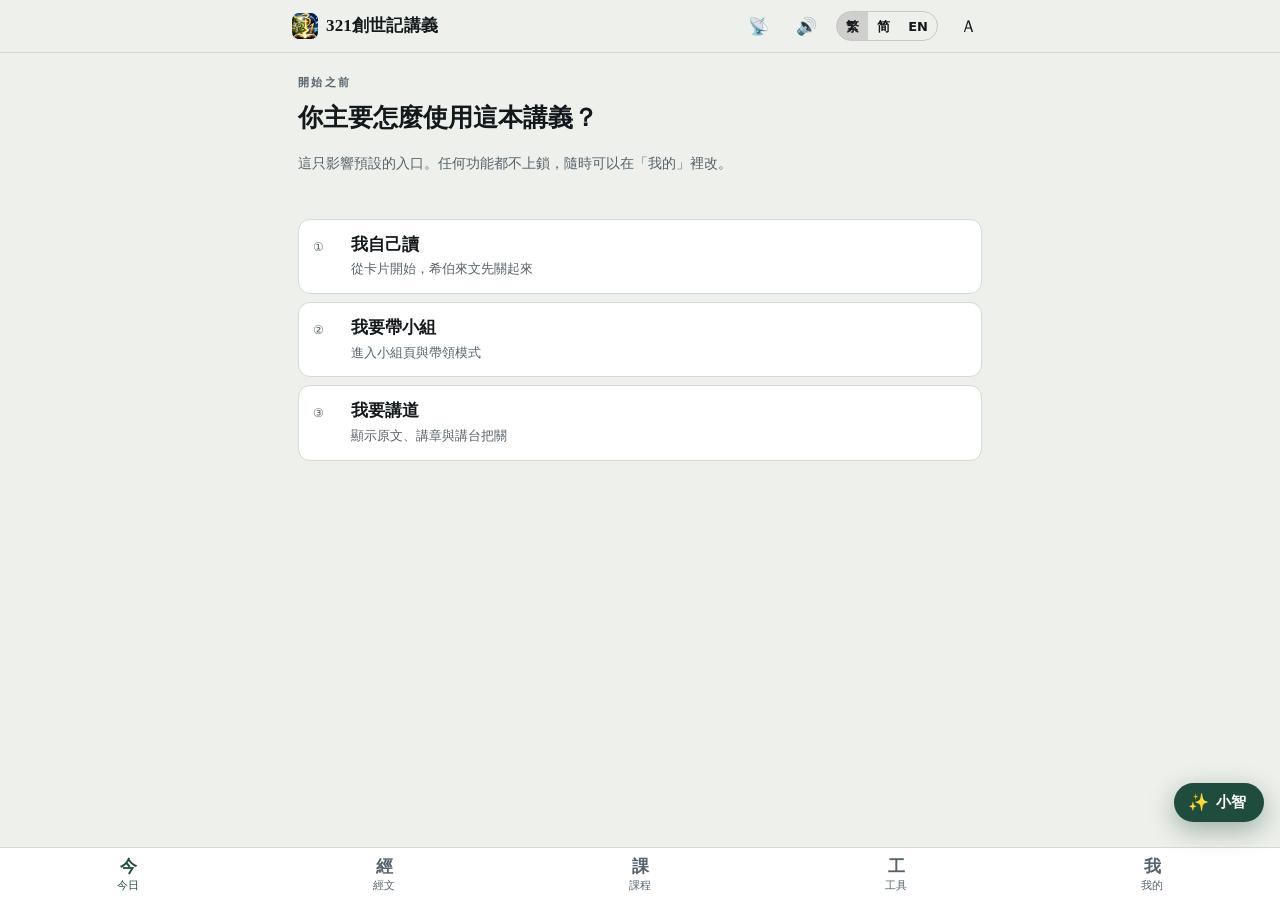
==== index.html @ d99c79cd "小智最新功能：回答長度五段、讀者資料、設定頁小智區塊、滿版小智頁（XZ2 套件，-xz1103） Co-Authored-By: Claude Sonnet 5.5 <noreply@anthropi" ====
<!DOCTYPE html>
<html lang="zh-Hant">
<head>
<meta charset="utf-8">
<meta name="viewport" content="width=device-width,initial-scale=1,viewport-fit=cover,maximum-scale=5">
<meta name="theme-color" content="#1F4D3D">
<meta name="apple-mobile-web-app-capable" content="yes">
<meta name="apple-mobile-web-app-status-bar-style" content="black-translucent">
<meta name="apple-mobile-web-app-title" content="321創世記講義">
<meta name="application-name" content="321創世記講義">
<meta name="description" content="321創世記講義：全書五十章逐節原文解經、講章逐字稿與321生命應用。">
<title>321創世記講義</title>
<link rel="apple-touch-icon" sizes="180x180" href="[data-uri]">
<link rel="icon" type="image/png" sizes="192x192" href="[data-uri]">
<link rel="icon" type="image/png" sizes="64x64" href="[data-uri]">
<link rel="manifest" id="MF">
<style>
:root{
  --ink:#12181B; --paper:#EEF0EB; --card:#FFFFFF; --line:#D6DAD2;
  --pine:#1F4D3D; --pine2:#2E6B55; --brass:#9C6B18; --clay:#8C3A2E; --dusk:#54636B;
  --fs:17px; --r:14px;
  --hl-gold:rgba(156,107,24,.32);
  --hl-green:#CFE6CC; --hl-blue:#CFDFF4; --hl-pink:#F7D3DC; --hl-purple:#E3D5F1;
  --hl-maroon:#EBD0D0; --hl-brown:#E9D9BF; --hl-charcoal:#DBDAD4;
  --hb-green:#5E9E63; --hb-blue:#5583C7; --hb-pink:#DB7A90; --hb-purple:#9377C0;
  --hb-maroon:#8C4A4E; --hb-brown:#8A6740; --hb-charcoal:#54534E;
  --hl-now:#FFE9A8;
  --sans:"Noto Sans TC","PingFang TC","Microsoft JhengHei",system-ui,sans-serif;
  --serif:"Noto Serif TC","Source Han Serif TC","Songti TC",serif;
  --mono:"SF Mono",ui-monospace,Menlo,monospace;
}
html[data-dark="1"]{
  --ink:#E8EDE9; --paper:#0E1412; --card:#161E1A; --line:#28332D;
  --pine:#7FBFA4; --pine2:#9BD3BA; --brass:#D6A250; --clay:#D98A78; --dusk:#93A29A;
  --hl-gold:rgba(214,162,80,.34);
  --hl-green:#22402A; --hl-blue:#1F3350; --hl-pink:#45222E; --hl-purple:#332A48;
  --hl-maroon:#3D2525; --hl-brown:#3B3020; --hl-charcoal:#34342F;
  --hb-green:#7BC28C; --hb-blue:#7FA0DE; --hb-pink:#E58FA0; --hb-purple:#A48AC9;
  --hb-maroon:#C08084; --hb-brown:#B99168; --hb-charcoal:#8E8D86;
  --hl-now:#4A3C16;
}
*{box-sizing:border-box;-webkit-tap-highlight-color:transparent}
html,body{margin:0;padding:0}
body{
  background:var(--paper); color:var(--ink);
  font-family:var(--sans); font-size:var(--fs); line-height:1.85;
  padding-bottom:calc(66px + env(safe-area-inset-bottom));
  -webkit-font-smoothing:antialiased;
}
.wrap{max-width:720px;margin:0 auto;padding:0 18px}

/* ── 頁首 ── */
header.top{
  position:sticky;top:0;z-index:40;background:var(--paper);
  border-bottom:1px solid var(--line);
  padding-top:env(safe-area-inset-top);
}
header .bar{display:flex;align-items:center;gap:8px;height:52px;max-width:720px;margin:0 auto;padding:0 12px}
header h1{font-family:var(--serif);font-size:17px;font-weight:700;margin:0;flex:1;letter-spacing:.01em;
  white-space:nowrap;overflow:hidden;text-overflow:ellipsis}
.ico{
  width:40px;height:40px;border:0;background:transparent;color:var(--ink);
  font-size:17px;border-radius:10px;cursor:pointer;display:grid;place-items:center;flex:0 0 auto;
}
.ico:active{background:var(--line)}
.ico.hide{display:none}
.ico.lang{font-family:var(--serif);font-size:16px;font-weight:700;letter-spacing:0}
.ico.lang.on{color:var(--pine)}

/* ── 分頁 ── */
nav.tabs{
  position:fixed;left:0;right:0;bottom:0;z-index:50;display:flex;
  background:var(--card);border-top:1px solid var(--line);
  padding-bottom:env(safe-area-inset-bottom);
}
nav.tabs button{
  flex:1;border:0;background:transparent;color:var(--dusk);
  font-family:var(--sans);font-size:11px;padding:8px 0 7px;cursor:pointer;line-height:1.3;
}
nav.tabs button b{display:block;font-family:var(--serif);font-size:17px;font-weight:600;margin-bottom:1px}
nav.tabs button.on{color:var(--pine)}

/* ── 通用 ── */
.eyebrow{
  font-size:11px;letter-spacing:.22em;color:var(--dusk);
  margin:0 0 6px;text-transform:none;font-weight:600;
}
h2.big{font-family:var(--serif);font-size:25px;line-height:1.5;margin:0 0 14px;font-weight:700}
h3.sec{font-family:var(--serif);font-size:19px;margin:26px 0 10px;font-weight:700;color:var(--pine)}
.sect{padding:20px 0}
.card{
  background:var(--card);border:1px solid var(--line);border-radius:var(--r);
  padding:16px;margin:12px 0;
}
.muted{color:var(--dusk)}
.sm{font-size:calc(var(--fs) * .82)}
.xs{font-size:calc(var(--fs) * .74)}
.btn{
  display:inline-block;border:1px solid var(--line);background:var(--card);color:var(--ink);
  padding:9px 14px;border-radius:10px;font:inherit;font-size:14px;cursor:pointer;
}
.btn.pri{background:var(--pine);border-color:var(--pine);color:#fff}
html[data-dark="1"] .btn.pri{color:#0E1412}
.btn:active{transform:translateY(1px)}
.bigbtn{
  display:block;width:100%;text-align:left;background:var(--pine);color:#fff;
  border:0;border-radius:var(--r);padding:16px 18px;cursor:pointer;font:inherit;
}
html[data-dark="1"] .bigbtn{color:#0E1412}
.bigbtn small{display:block;font-size:12px;opacity:.82;letter-spacing:.1em}
.bigbtn b{display:block;font-family:var(--serif);font-size:19px;margin:5px 0 0;line-height:1.5}
.row{display:flex;gap:8px;flex-wrap:wrap}
.pill{
  border:1px solid var(--line);background:var(--card);color:var(--dusk);
  border-radius:999px;padding:5px 12px;font-size:12.5px;cursor:pointer;font:inherit;
}
.pill.on{background:var(--pine);border-color:var(--pine);color:#fff}
html[data-dark="1"] .pill.on{color:#0E1412}

/* ── 地形圖（招牌元素）── */
.terrain{background:var(--card);border:1px solid var(--line);border-radius:var(--r);padding:12px 10px 6px;margin:6px 0 0}
.terrain svg{display:block;width:100%;height:auto}
.tlab{font-family:var(--mono);font-size:8.5px;fill:var(--dusk)}
.tlab.hi{fill:var(--brass);font-weight:700}
.tpath{fill:none;stroke:var(--pine);stroke-width:2;stroke-linecap:round;stroke-linejoin:round}
.tdot{fill:var(--brass)}
.tdot.low{fill:var(--clay)}
.tnow{fill:none;stroke:var(--ink);stroke-width:1.5}

/* ── 章清單 ── */
.chrow{
  display:flex;gap:12px;align-items:flex-start;width:100%;text-align:left;
  background:var(--card);border:1px solid var(--line);border-radius:12px;
  padding:13px 14px;margin:8px 0;cursor:pointer;font:inherit;color:inherit;
}
.chn{
  font-family:var(--mono);font-size:12px;color:var(--dusk);
  min-width:26px;padding-top:3px;letter-spacing:-.04em
}
.chrow b{font-family:var(--serif);font-size:17px;display:block;line-height:1.45}
.chrow .s{font-size:13px;color:var(--dusk);display:block;margin-top:2px;line-height:1.6}
.chrow .done{color:var(--pine);font-size:12px}

/* ── 經文 ── */
.vs{
  display:flex;gap:9px;padding:7px 0 7px 10px;border-left:2px solid transparent;
  cursor:pointer;align-items:flex-start;
}
.vs:active{background:var(--card)}
.vs.has{border-left-color:var(--pine)}
.vs.star{border-left-color:var(--brass);border-left-width:3px}
.vs.warn{border-left-color:var(--clay);border-left-width:3px}
.vn{font-family:var(--mono);font-size:11.5px;color:var(--dusk);min-width:20px;padding-top:5px;text-align:right}
.vt{flex:1;line-height:1.95}
.vs .flag{font-size:11px;color:var(--clay);margin-left:4px}

/* ── 六層 ── */
.layer{border-top:1px solid var(--line);padding:12px 0}
.layer:first-child{border-top:0}
.lh{
  display:flex;align-items:center;gap:8px;cursor:pointer;font-size:12px;
  letter-spacing:.14em;color:var(--dusk);font-weight:600;user-select:none
}
.lh .n{font-family:var(--mono);color:var(--pine)}
.lh .caret{margin-left:auto;font-size:11px;opacity:.6}
.lb{margin-top:8px}
.lb.grk{font-family:var(--serif);font-size:16px;line-height:2.05;color:var(--pine)}
.lb.lit{font-family:var(--serif)}
.kw{
  display:inline-block;border:1px solid var(--line);border-radius:8px;
  padding:3px 9px;margin:3px 5px 3px 0;font-size:13px;cursor:pointer;background:var(--card)
}
.kw i{font-style:normal;font-family:var(--serif);color:var(--pine)}

/* ── 表 ── */
table{width:100%;border-collapse:collapse;font-size:14px;margin:8px 0}
th,td{border-bottom:1px solid var(--line);padding:7px 6px;text-align:left;vertical-align:top}
th{color:var(--dusk);font-weight:600;font-size:12.5px}

/* ── 軌跡 ── */
.track{background:var(--card);border:1px solid var(--line);border-radius:var(--r);padding:15px;margin:10px 0}
.track .gk{font-family:var(--serif);font-size:22px;color:var(--pine)}
.stops{margin:12px 0 4px;padding-left:0;list-style:none}
.stop{display:flex;gap:10px;align-items:baseline;padding:5px 0}
.stop .r{font-family:var(--mono);font-size:12px;min-width:44px;color:var(--dusk)}
.stop .d{width:8px;height:8px;border-radius:50%;flex:0 0 auto;background:var(--dusk);margin-top:6px}
.stop.dark .d{background:var(--clay)} .stop.light .d{background:var(--brass)}
.insight{border-left:3px solid var(--brass);padding:8px 0 8px 12px;margin:10px 0 0;font-family:var(--serif);font-size:16px}

/* ── 爭議 ── */
.iss{background:var(--card);border:1px solid var(--line);border-radius:var(--r);padding:15px;margin:10px 0}
.pos{border:1px solid var(--line);border-radius:10px;padding:11px;margin:8px 0;font-size:14px}
.pos b{color:var(--pine)}
.consensus{background:rgba(156,107,24,.09);border-radius:10px;padding:11px;margin:10px 0;font-size:14px}
.say{border-left:3px solid var(--pine);padding-left:12px;margin:10px 0;font-family:var(--serif)}

/* ── 分級 ── */
.lv{display:inline-block;font-size:11px;padding:2px 7px;border-radius:6px;font-weight:700;margin-right:6px}
.lv.g{background:rgba(31,77,61,.13);color:var(--pine)}
.lv.y{background:rgba(156,107,24,.16);color:var(--brass)}
.lv.r{background:rgba(140,58,46,.14);color:var(--clay)}

/* ── 打卡 ── */
.chk{display:flex;gap:11px;align-items:flex-start;padding:10px 0;border-bottom:1px solid var(--line);cursor:pointer}
.chk:last-child{border-bottom:0}
.box{
  width:21px;height:21px;border:1.5px solid var(--line);border-radius:6px;flex:0 0 auto;margin-top:3px;
  display:grid;place-items:center;font-size:13px;color:#fff
}
.chk.on .box{background:var(--pine);border-color:var(--pine)}
.chk.on .t{color:var(--dusk);text-decoration:line-through}
.chk .t{flex:1;font-size:15px;line-height:1.7}

/* ── 底部抽屜 ── */
.sheet{
  position:fixed;inset:0;z-index:90;background:rgba(10,16,14,.42);
  display:none;align-items:flex-end;
}
.sheet.on{display:flex}
.sheet .inner{
  background:var(--paper);width:100%;max-height:88vh;overflow:auto;
  border-radius:20px 20px 0 0;padding:8px 18px calc(28px + env(safe-area-inset-bottom));
  animation:up .22s ease;
}
@keyframes up{from{transform:translateY(24px);opacity:.5}}
.grab{width:38px;height:4px;border-radius:2px;background:var(--line);margin:6px auto 12px}
.sheet h4{font-family:var(--serif);font-size:20px;margin:4px 0 2px}

/* ── 其他 ── */
.toast{
  position:fixed;left:50%;bottom:88px;transform:translateX(-50%);
  background:var(--ink);color:var(--paper);padding:9px 16px;border-radius:999px;
  font-size:13.5px;z-index:120;opacity:0;transition:.2s;pointer-events:none;white-space:nowrap
}
.toast.on{opacity:1}
.note{
  width:100%;border:1px solid var(--line);border-radius:10px;background:var(--card);
  color:inherit;font:inherit;font-size:15px;padding:11px;min-height:88px;resize:vertical
}
.q{font-family:var(--serif);font-size:var(--fs);line-height:1.75;margin:0 0 4px}
.tip{font-size:calc(var(--fs) * .8);color:var(--dusk);background:rgba(31,77,61,.07);border-radius:9px;padding:9px 11px;margin-top:8px}
.blank i{font-style:normal;color:var(--clay);letter-spacing:.05em}

/* ── 教學講義逐字稿（長文閱讀）── */
.les p{font-family:var(--serif);font-size:var(--fs);line-height:1.95;margin:0 0 15px;text-align:justify}
.les h4{
  font-family:var(--serif);font-size:calc(var(--fs) * 1.18);font-weight:700;color:var(--pine);
  margin:30px 0 12px;padding-top:14px;border-top:1px solid var(--line);scroll-margin-top:64px
}
.les h4:first-child{margin-top:6px;padding-top:0;border-top:0}
.les p.dec{color:var(--pine);font-weight:600;margin-bottom:9px}
/* 想更深：收起來的一問一答 */
.les details.deeper{
  border:1px solid var(--line);border-radius:12px;background:var(--card);
  padding:10px 13px;margin:0 0 16px
}
.les details.deeper summary{
  font-family:var(--serif);font-size:calc(var(--fs) * .92);line-height:1.65;color:var(--pine);
  font-weight:600;cursor:pointer;list-style:none
}
.les details.deeper summary::-webkit-details-marker{display:none}
.les details.deeper summary::before{content:"＋　";opacity:.6}
.les details.deeper[open] summary::before{content:"−　"}
.les details.deeper[open] summary{margin-bottom:8px}
.les .deeper-a p{font-size:calc(var(--fs) * .95);line-height:1.9;margin:0;color:var(--dusk)}
/* 三個化 */
.les p.t3s{
  font-family:var(--serif);font-size:calc(var(--fs) * 1.06);font-weight:700;color:var(--pine);
  margin:26px 0 10px
}
.les p.t3t{font-family:var(--serif);font-size:calc(var(--fs) * .95);font-weight:700;color:var(--brass);margin:16px 0 6px}
.les p.t3m{
  font-size:calc(var(--fs) * .85);line-height:1.8;color:var(--dusk);background:rgba(31,77,61,.07);
  border-radius:11px;padding:10px 13px;margin:0 0 13px;text-align:left
}
.les p.t3n{margin:0 0 12px}
.toc button{
  display:block;width:100%;text-align:left;border:0;background:transparent;color:inherit;
  font-family:var(--serif);font-size:16px;line-height:1.6;padding:7px 0;cursor:pointer;
  border-bottom:1px solid var(--line)
}
.toc button:last-child{border-bottom:0}
.toc button:active{color:var(--pine)}
.hr{height:1px;background:var(--line);margin:22px 0}
.center{text-align:center}
a{color:var(--pine)}
.foot{padding:26px 0 8px;font-size:12px;color:var(--dusk);line-height:1.9}

/* ── 全螢幕模式（講台／小組）── */
.full{position:fixed;inset:0;z-index:200;background:var(--paper);display:none;flex-direction:column}
.full.on{display:flex}
html[data-tele="1"]{--paper:#0C1210;--ink:#EDF2EE;--card:#141C18;--line:#26332C;--dusk:#8FA098;--pine:#7FBFA4;--brass:#D9A94F;--clay:#D98A78}
.fbar{display:flex;align-items:center;gap:10px;padding:calc(8px + env(safe-area-inset-top)) 14px 8px;border-bottom:1px solid var(--line)}
.fbar .clock{font-family:var(--mono);font-size:15px;color:var(--dusk);letter-spacing:-.02em}
.fbar .clock.over{color:var(--clay)}
.fbar b{font-family:var(--serif);font-size:15px;flex:1;text-align:center}
.fbody{flex:1;overflow:auto;padding:22px 20px 30px;-webkit-overflow-scrolling:touch}
.ffoot{display:flex;gap:8px;padding:10px 14px calc(12px + env(safe-area-inset-bottom));border-top:1px solid var(--line)}
.rail{height:3px;background:var(--line)}
.rail i{display:block;height:3px;background:var(--brass);width:0;transition:width .3s}
/* 提詞機 */
.tele p{font-size:calc(var(--fs) * 1.45);line-height:2.05;margin:0 0 20px;font-weight:600}
.tele .qq{font-family:var(--serif);color:var(--brass);border-left:3px solid var(--brass);padding-left:14px}
.tele h5{font-family:var(--serif);color:var(--pine);font-size:calc(var(--fs) * 1.1);margin:34px 0 18px;letter-spacing:.04em}
.tele .pause{color:var(--dusk);font-family:var(--mono);font-size:13px;letter-spacing:.2em;margin:26px 0;text-align:center}
.tele .pause b{color:var(--brass)}
/* 小組 */
.live h5{font-family:var(--serif);font-size:15px;color:var(--pine);letter-spacing:.1em;margin:0 0 18px}
.live .qq{font-family:var(--serif);font-size:calc(var(--fs) * 1.5);line-height:1.85;margin:0 0 20px}
.live .tipbox{background:rgba(156,107,24,.12);border-radius:12px;padding:14px;font-size:15px;line-height:1.8}
/* 搜尋 */
.sbox{width:100%;border:1px solid var(--line);border-radius:12px;background:var(--card);color:inherit;font:inherit;font-size:16px;padding:12px 14px}
mark{background:rgba(156,107,24,.3);color:inherit;padding:0 2px;border-radius:3px}

/* ── 品牌與啟動畫面 ── */
.brand{width:26px;height:26px;border-radius:7px;flex:0 0 auto;display:block}
.brand.hide{display:none}
#splash{
  position:fixed;inset:0;z-index:300;background:#12305E;color:#fff;
  display:flex;flex-direction:column;align-items:center;justify-content:center;gap:2px;
  transition:opacity .45s ease;
}
#splash.gone{opacity:0;pointer-events:none}
#splash img{width:132px;height:132px;border-radius:28px;box-shadow:0 12px 40px rgba(0,0,0,.4);margin-bottom:20px}
#splash h2{font-family:var(--serif);font-size:25px;margin:0;letter-spacing:.06em;font-weight:700}
#splash p{margin:4px 0 0;font-size:15px;opacity:.85;letter-spacing:.3em}
#splash small{margin-top:26px;font-size:11.5px;opacity:.55;letter-spacing:.16em}

/* ── 畫線與領受 ──
   樣式在 321-app-core/marks.css，顏色全部走變數；
   下面照這支 App 原本的調色盤與字體覆寫一遍，換基座看不出來。 */
/* ============================================================================
 * 321 App Core — 畫線與筆記樣式  marks.css  v1.0.0
 *
 * 四樣東西：可點的一句（.mks / .mkp）、領受（.mknote）、選色盤（.hlrow .hlsw）、
 * 面板上的原句（.mkq）。顏色一律走 CSS 變數，宿主想換色只覆寫變數。
 *
 * 畫線用 linear-gradient 從 60% 起——像真的螢光筆劃過下半截字，
 * 不是整塊反白。整塊反白在長段落裡會蓋掉字，讀起來吃力。
 * ==========================================================================*/

:root {
  /* 畫線底色（七色 ＋ 預設的金）*/
  --mk-gold: rgba(156, 107, 24, .32);
  --mk-green: #CFE6CC;
  --mk-blue: #CFDFF4;
  --mk-pink: #F7D3DC;
  --mk-purple: #E3D5F1;
  --mk-maroon: #EBD2D0;
  --mk-brown: #E6DBC9;
  --mk-charcoal: #DEDEDA;

  /* 領受區塊左邊那一條（比畫線深，才看得出是同一色系）*/
  --mkb-gold: #9C6B18;
  --mkb-green: #5E9E63;
  --mkb-blue: #5583C7;
  --mkb-pink: #DB7A90;
  --mkb-purple: #9377C0;
  --mkb-maroon: #8C4A4E;
  --mkb-brown: #8A6740;
  --mkb-charcoal: #54534E;

  --mk-note-bg: rgba(156, 107, 24, .08);
  --mk-muted: #54636B;
  --mk-line: #D6DAD2;
  --mk-card: #FFFFFF;
  --mk-ink: #12181B;
  --mk-cut: 60%;               /* 螢光筆從字的哪一截開始 */
  --mk-tap: rgba(0, 0, 0, .08); /* 點下去那一瞬間的回饋 */
}

/* 深色：宿主標了就跟著走；宿主完全沒有主題開關時才聽作業系統 */
:root[data-dark="1"],
:root[data-theme="dark"],
:root.dark {
  --mk-gold: rgba(214, 162, 80, .34);
  --mk-green: #22402A;
  --mk-blue: #1F3350;
  --mk-pink: #45222E;
  --mk-purple: #332A48;
  --mk-maroon: #3D2525;
  --mk-brown: #3B3020;
  --mk-charcoal: #34342F;

  --mkb-gold: #D6A250;
  --mkb-green: #7BC28C;
  --mkb-blue: #7FA0DE;
  --mkb-pink: #E58FA0;
  --mkb-purple: #A48AC9;
  --mkb-maroon: #C08084;
  --mkb-brown: #B99168;
  --mkb-charcoal: #8E8D86;

  --mk-note-bg: rgba(214, 162, 80, .10);
  --mk-muted: #93A29A;
  --mk-line: #28332D;
  --mk-card: #161E1A;
  --mk-ink: #E8EDE9;
  --mk-tap: rgba(255, 255, 255, .10);
}

@media (prefers-color-scheme: dark) {
  :root:not([data-dark]):not([data-theme]):not(.dark):not(.light) {
    --mk-gold: rgba(214, 162, 80, .34);
    --mk-green: #22402A;
    --mk-blue: #1F3350;
    --mk-pink: #45222E;
    --mk-purple: #332A48;
    --mk-maroon: #3D2525;
    --mk-brown: #3B3020;
    --mk-charcoal: #34342F;
    --mk-note-bg: rgba(214, 162, 80, .10);
  }
}

/* ── 可點的一句 ────────────────────────────────────────────────────
 * .mks 是句子（行內），.mkp 是整段（區塊）。兩者行為一樣。
 * 沒畫線時不給任何樣式——只有 cursor，讓畫面保持乾淨。
 * ------------------------------------------------------------------ */
.mks, .mkp {
  cursor: pointer;
  border-radius: 5px;
  transition: background .12s;
  -webkit-tap-highlight-color: transparent;
  /* 跨行的句子，兩行都要有底色——少了這一行，第二行的畫線會斷掉 */
  -webkit-box-decoration-break: clone;
  box-decoration-break: clone;
}

/* 點下去的那一瞬間給個回饋，手機上才知道點到了 */
.mks:active, .mkp:active { background: var(--mk-tap); }

/* tagParas() 產生的段落 */
.mkw { margin: 0 0 14px; }

.mks.hl, .mkp.hl { background: linear-gradient(transparent var(--mk-cut), var(--mk-gold) var(--mk-cut)); }
.mks.hl[data-c="green"],    .mkp.hl[data-c="green"]    { background: linear-gradient(transparent var(--mk-cut), var(--mk-green) var(--mk-cut)); }
.mks.hl[data-c="blue"],     .mkp.hl[data-c="blue"]     { background: linear-gradient(transparent var(--mk-cut), var(--mk-blue) var(--mk-cut)); }
.mks.hl[data-c="pink"],     .mkp.hl[data-c="pink"]     { background: linear-gradient(transparent var(--mk-cut), var(--mk-pink) var(--mk-cut)); }
.mks.hl[data-c="purple"],   .mkp.hl[data-c="purple"]   { background: linear-gradient(transparent var(--mk-cut), var(--mk-purple) var(--mk-cut)); }
.mks.hl[data-c="maroon"],   .mkp.hl[data-c="maroon"]   { background: linear-gradient(transparent var(--mk-cut), var(--mk-maroon) var(--mk-cut)); }
.mks.hl[data-c="brown"],    .mkp.hl[data-c="brown"]    { background: linear-gradient(transparent var(--mk-cut), var(--mk-brown) var(--mk-cut)); }
.mks.hl[data-c="charcoal"], .mkp.hl[data-c="charcoal"] { background: linear-gradient(transparent var(--mk-cut), var(--mk-charcoal) var(--mk-cut)); }

/* ── 領受 ────────────────────────────────────────────────────────── */
.mknote {
  display: block;
  border-left: 3px solid var(--mkb-gold);
  background: var(--mk-note-bg);
  border-radius: 0 10px 10px 0;
  padding: 10px 12px;
  margin: 8px 0 12px;
  font-size: .85em;
  line-height: 1.8;
}

.mknote[data-c="green"]    { border-left-color: var(--mkb-green); }
.mknote[data-c="blue"]     { border-left-color: var(--mkb-blue); }
.mknote[data-c="pink"]     { border-left-color: var(--mkb-pink); }
.mknote[data-c="purple"]   { border-left-color: var(--mkb-purple); }
.mknote[data-c="maroon"]   { border-left-color: var(--mkb-maroon); }
.mknote[data-c="brown"]    { border-left-color: var(--mkb-brown); }
.mknote[data-c="charcoal"] { border-left-color: var(--mkb-charcoal); }

.mknote b {
  color: var(--mkb-gold);
  font-size: 12px;
  letter-spacing: .1em;
}

/* 領受裡的小按鈕（問小智／刪除）*/
.mkask {
  display: inline-block;
  margin-left: 8px;
  border: 1px solid var(--mk-line);
  background: var(--mk-card);
  color: inherit;
  border-radius: 8px;
  padding: 3px 9px;
  font: inherit;
  font-size: 12.5px;
  cursor: pointer;
}

/* ── 選色盤 ──────────────────────────────────────────────────────── */
.hlrow {
  display: flex;
  align-items: center;
  gap: 9px;
  flex-wrap: wrap;
  margin: 2px 0 12px;
}

.hlrow .lb {
  font-size: 12.5px;
  color: var(--mk-muted);
  white-space: nowrap;
}

.hlsw {
  width: 28px;
  height: 28px;
  border-radius: 50%;
  border: 2px solid transparent;
  padding: 0;
  cursor: pointer;
  box-shadow: inset 0 0 0 1px rgba(0, 0, 0, .12);
}

.hlsw.on { border-color: var(--mk-ink); }

/* ── 面板上的原句 ────────────────────────────────────────────────── */
.mkq {
  font-size: .94em;
  line-height: 1.85;
  border-left: 3px solid var(--mkb-gold);
  padding: 8px 0 8px 12px;
  margin: 6px 0 12px;
  color: var(--mk-muted);
}

/* 清單裡可點去原處的那一句 */
.hlq {
  font-size: .92em;
  line-height: 1.8;
  margin: 0;
  cursor: pointer;
}

@media (prefers-reduced-motion: reduce) {
  .mks, .mkp { transition: none; }
}

:root, :root[data-dark="0"], :root[data-dark="1"]{
  --mk-gold:var(--hl-gold);
  --mk-green:var(--hl-green); --mk-blue:var(--hl-blue); --mk-pink:var(--hl-pink);
  --mk-purple:var(--hl-purple); --mk-maroon:var(--hl-maroon);
  --mk-brown:var(--hl-brown); --mk-charcoal:var(--hl-charcoal);
  --mkb-gold:var(--brass);
  --mkb-green:var(--hb-green); --mkb-blue:var(--hb-blue); --mkb-pink:var(--hb-pink);
  --mkb-purple:var(--hb-purple); --mkb-maroon:var(--hb-maroon);
  --mkb-brown:var(--hb-brown); --mkb-charcoal:var(--hb-charcoal);
  --mk-note-bg:rgba(156,107,24,.08);
  --mk-muted:var(--dusk); --mk-line:var(--line); --mk-card:var(--card); --mk-ink:var(--ink);
  --mk-tap:var(--line);
}
.vs.hl .vt{background:linear-gradient(transparent 58%, rgba(156,107,24,.32) 58%)}
.mknote{font-size:calc(var(--fs) * .85)}
.mkq{font-family:var(--serif);font-size:calc(var(--fs) * .94)}
.hlq{font-family:var(--serif);font-size:calc(var(--fs) * .92)}
.mkask{color:var(--pine)}
.mkask.del{color:var(--clay);border-color:var(--clay)}
.btn.danger{color:var(--clay);border-color:var(--clay)}
.btn.xs2{font-size:12.5px;padding:6px 11px}
.mkhint{
  font-size:12.5px;color:var(--dusk);background:rgba(31,77,61,.07);
  border-radius:9px;padding:9px 11px;margin:4px 0 12px;line-height:1.75
}
/* 正在朗讀的那一句 ＋ 底部控制列：樣式在 321-app-core/tts.css，
   顏色與位置全部走變數，下面照這支 App 原本的樣子覆寫一遍，
   使用者看不出換過基座。 */
/* ============================================================================
 * 321 App Core — 朗讀模組樣式  tts.css  v1.1.0
 *
 * 只有兩樣東西：正在朗讀的那一句（.spk-now），和底部的控制列（.spkbar）。
 * 顏色一律走 CSS 變數，宿主 App 想換色只要覆寫變數，不必改這一份。
 * ==========================================================================*/

:root {
  --spk-now: #FFE9A8;          /* 正在讀的那一句的底色 */
  --spk-bar-bg: #12305E;       /* 控制列底色 */
  --spk-bar-fg: #FFFFFF;
  --spk-bar-on: #F0C462;       /* 「自動捲動」開著時的顏色 */
  --spk-bar-bottom: 64px;      /* 底部分頁列的高度，宿主自己調（可以整段 calc，含 env(safe-area-inset-bottom)）*/
  --spk-bar-gap-right: 0px;    /* 右下角有浮動鈕（例如「小智」）的 App 設它的寬度＋邊距 */
  --spk-bar-z: 60;             /* 宿主若有更高的浮動層（小智 fab…），把它疊上去 */

  /* 按鈕外觀：宿主本來就有自己一套樣子的，覆寫這四個就能長得一模一樣，
     不必為了換基座而改變使用者看慣的畫面 */
  --spk-btn-bg: transparent;
  --spk-btn-size: 32px;
  --spk-btn-radius: 8px;
  --spk-btn-font: 16px;
}

/* ── 主題 ────────────────────────────────────────────────────────
 * 淺色是底色。宿主用什麼機制標深色，核心都跟得上：
 *   data-dark="1"（321 這一家 App 的慣例）／data-theme="dark"／class="dark"
 * 只有在宿主完全沒有自己的主題開關時，才去聽作業系統——否則會出現
 * 「App 是淺色的，標示卻是深色的」這種不一致。
 * -------------------------------------------------------------- */
:root[data-dark="1"],
:root[data-theme="dark"],
:root.dark {
  --spk-now: #6B5A22;
  --spk-bar-bg: #0B1D3A;
}

:root[data-dark="0"],
:root[data-theme="light"],
:root.light {
  --spk-now: #FFE9A8;
  --spk-bar-bg: #12305E;
}

@media (prefers-color-scheme: dark) {
  :root:not([data-dark]):not([data-theme]):not(.dark):not(.light) {
    --spk-now: #6B5A22;
    --spk-bar-bg: #0B1D3A;
  }
}

/* ── 正在朗讀的那一句 ──────────────────────────────────────────────
 * 用 box-shadow 把底色往外撐，而不是加 padding——加 padding 會讓整段文字
 * 在朗讀時跳動。box-decoration-break 讓跨行的句子兩行都有底。
 * ------------------------------------------------------------------ */
.spk-now {
  background: var(--spk-now) !important;
  border-radius: 4px;
  box-shadow: 0 0 0 3px var(--spk-now);
  -webkit-box-decoration-break: clone;
  box-decoration-break: clone;
  transition: background .18s ease;
}

/* ── 底部控制列 ────────────────────────────────────────────────── */
.spkbar {
  position: fixed;
  left: 50%;
  /* 右下角若有浮動鈕，整條往左讓一半的距離，兩邊看起來仍然平衡 */
  transform: translateX(calc(-50% - var(--spk-bar-gap-right) / 2));
  bottom: calc(var(--spk-bar-bottom) + 10px);
  z-index: var(--spk-bar-z);
  display: flex;
  align-items: center;
  gap: 8px;
  max-width: calc(100vw - 24px - var(--spk-bar-gap-right));
  padding: 8px 12px;
  border-radius: 999px;
  background: var(--spk-bar-bg);
  color: var(--spk-bar-fg);
  box-shadow: 0 8px 28px rgba(0, 0, 0, .34);
  font-size: 14px;
  line-height: 1;
}

.spkbar b {
  font-weight: 600;
  /* 標題讓給按鈕，但至少留得下幾個字，不要被擠成一個字加句點 */
  flex: 1 1 auto;
  min-width: 4.5em;
  max-width: 34vw;
  overflow: hidden;
  text-overflow: ellipsis;
  white-space: nowrap;
}

/* 「3/14」這種進度字：跟著控制列自己的字色走再調暗，
   不要寫死成白色——有些 App 的控制列在深色模式反而是淺底深字。 */
.spkbar .pv {
  color: inherit;
  opacity: .7;
  font-size: 12px;
  font-variant-numeric: tabular-nums;
  white-space: nowrap;
}

.spkbar button {
  appearance: none;
  -webkit-appearance: none;
  border: 0;
  background: var(--spk-btn-bg);
  color: var(--spk-bar-fg);
  font-size: var(--spk-btn-font);
  line-height: 1;
  padding: 0;
  cursor: pointer;
  border-radius: var(--spk-btn-radius);
  min-width: var(--spk-btn-size);
  height: var(--spk-btn-size);
  flex: 0 0 auto;
}

.spkbar button:active { background: rgba(255, 255, 255, .16); }
.spkbar button.on { color: var(--spk-bar-on); }

/* 正在播的小圓點 */
.spkbar .dot {
  width: 8px;
  height: 8px;
  border-radius: 50%;
  background: var(--spk-bar-on);
  flex: 0 0 auto;
  animation: spk-pulse 1.4s ease-in-out infinite;
}

@keyframes spk-pulse {
  0%, 100% { opacity: 1; }
  50% { opacity: .35; }
}

@media (prefers-reduced-motion: reduce) {
  .spkbar .dot { animation: none; }
  .spk-now { transition: none; }
}

/* 窄螢幕：標題讓位給按鈕 */
@media (max-width: 380px) {
  .spkbar { gap: 4px; padding: 7px 9px; }
  .spkbar b { max-width: 24vw; }
  .spkbar button { min-width: 28px; height: 28px; font-size: 15px; }
}

/* 這支 App 的顏色本來就跟著 --hl-now / --ink 走，深淺色都已經定義好了。
   選擇器要跟核心裡的 :root[data-dark="…"] 一樣重，否則蓋不過它。 */
:root, :root[data-dark="0"], :root[data-dark="1"]{
  --spk-now:var(--hl-now);
  --spk-bar-bg:var(--ink); --spk-bar-fg:var(--paper);
  --spk-bar-on:var(--brass);
  --spk-bar-bottom:calc(64px + env(safe-area-inset-bottom));
  --spk-bar-z:110;
  --spk-btn-bg:rgba(255,255,255,.16); --spk-btn-size:30px;
  --spk-btn-radius:50%; --spk-btn-font:13px;
}
.spkbar{gap:9px;padding:8px 8px 8px 15px;font-size:13.5px;max-width:calc(100% - 32px);
  box-shadow:0 6px 24px rgba(0,0,0,.22)}
.spkbar b{max-width:40vw}
.spkbar .dot{width:7px;height:7px;background:var(--brass)}
.spkbar button.on{background:var(--brass);color:#fff}
.les h4 .spk-now,.les details.deeper.spk-now{box-shadow:none}
.les details.deeper.spk-now{background:var(--hl-now)!important}

/* ── 版面骨架（分頁、面板、提示、啟動畫面、開機守門員）──
   樣式在 321-app-core/shell.css，顏色走 --ui-* 變數。
   這支 App 原有的那幾條（字體、間距）留在後面覆寫。 */
/* ============================================================================
 * 321 App Core — 版面骨架樣式  shell.css  v1.0.0
 *
 * 五樣東西：底部分頁（nav.tabs）、底部面板（.sheet）、提示（.toast）、
 * 啟動畫面（#splash）、開機守門員（#boot）。
 *
 * 顏色一律走變數，宿主覆寫變數就好。變數名帶 --ui- 前綴，
 * 不佔用宿主可能已經在用的名字（經文出處那一輪的教訓：核心的 .vs
 * 撞到宿主的「經文那一列」，連結整條被撐成一整行，而且完全不報錯）。
 * ==========================================================================*/

:root {
  --ui-ink: #12181B;
  --ui-paper: #EEF0EB;
  --ui-card: #FFFFFF;
  --ui-line: #D6DAD2;
  --ui-dim: #54636B;
  --ui-accent: #1F4D3D;
  --ui-brand-bg: #12305E;     /* 啟動畫面與開機畫面的底色 */
  --ui-brand-fg: #FFFFFF;
  --ui-tabs-h: 56px;          /* 分頁列高度；內容底部要留這麼多 */
  --ui-radius: 14px;
  --ui-serif: inherit;
  --ui-upd: #B4893C;          /* 更新提示條的底色（金）*/
  --ui-upd-fg: #FFFFFF;
}

:root[data-dark="1"],
:root[data-theme="dark"],
:root.dark {
  --ui-ink: #E8EDE9;
  --ui-paper: #0E1412;
  --ui-card: #161E1A;
  --ui-line: #28332D;
  --ui-dim: #93A29A;
  --ui-accent: #7FBFA4;
}

@media (prefers-color-scheme: dark) {
  :root:not([data-dark]):not([data-theme]):not(.dark):not(.light) {
    --ui-ink: #E8EDE9;
    --ui-paper: #0E1412;
    --ui-card: #161E1A;
    --ui-line: #28332D;
    --ui-dim: #93A29A;
    --ui-accent: #7FBFA4;
  }
}

/* ── 底部分頁 ────────────────────────────────────────────────────
 * `padding-bottom: env(safe-area-inset-bottom)` 是 iPhone 沒有實體 Home 鍵
 * 那一條橫線的空間。少了它，分頁文字會被那條線壓住。
 * ------------------------------------------------------------------ */
nav.tabs {
  position: fixed;
  left: 0; right: 0; bottom: 0;
  z-index: 50;
  display: flex;
  background: var(--ui-card);
  border-top: 1px solid var(--ui-line);
  padding-bottom: env(safe-area-inset-bottom);
}

nav.tabs button {
  flex: 1;
  border: 0;
  background: transparent;
  color: var(--ui-dim);
  font: inherit;
  font-size: 11px;
  padding: 8px 0 7px;
  cursor: pointer;
  line-height: 1.3;
  -webkit-tap-highlight-color: transparent;
}

nav.tabs button b {
  display: block;
  font-family: var(--ui-serif);
  font-size: 17px;
  font-weight: 600;
  margin-bottom: 1px;
}

nav.tabs button.on { color: var(--ui-accent); }

/* 內容最後一段不可以被分頁列吃掉——每支 App 都漏過一次 */
.ui-wrap {
  padding-bottom: calc(var(--ui-tabs-h) + env(safe-area-inset-bottom) + 16px);
}

/* ── 底部面板 ────────────────────────────────────────────────────
 * 整片是背景（點它關閉），裡面那一層才是面板本身（點它不關）。
 * ------------------------------------------------------------------ */
.sheet {
  position: fixed;
  inset: 0;
  z-index: 90;
  background: rgba(10, 16, 14, .42);
  display: none;
  align-items: flex-end;
}

.sheet.on { display: flex; }

.sheet .inner {
  background: var(--ui-paper);
  width: 100%;
  max-height: 88vh;
  overflow: auto;
  border-radius: 20px 20px 0 0;
  padding: 8px 18px calc(28px + env(safe-area-inset-bottom));
  animation: ui-up .22s ease;
}

@keyframes ui-up { from { transform: translateY(24px); opacity: .5; } }

.sheet .grab {
  width: 38px; height: 4px;
  border-radius: 2px;
  background: var(--ui-line);
  margin: 6px auto 12px;
}

.sheet h4 {
  font-family: var(--ui-serif);
  font-size: 20px;
  margin: 4px 0 2px;
}

/* ── 提示 ────────────────────────────────────────────────────────
 * 浮在分頁列上方；不可以攔到點擊（pointer-events:none），
 * 否則正好蓋住按鈕的那一下會點不到。
 * ------------------------------------------------------------------ */
.toast {
  position: fixed;
  left: 50%;
  bottom: calc(var(--ui-tabs-h) + env(safe-area-inset-bottom) + 32px);
  transform: translateX(-50%);
  background: var(--ui-ink);
  color: var(--ui-paper);
  padding: 9px 16px;
  border-radius: 999px;
  font-size: 13.5px;
  z-index: 120;
  opacity: 0;
  transition: opacity .2s;
  pointer-events: none;
  white-space: nowrap;
  max-width: calc(100vw - 32px);
  overflow: hidden;
  text-overflow: ellipsis;
}

.toast.on { opacity: 1; }

/* ── 啟動畫面 ────────────────────────────────────────────────────
 * 顏色寫死不跟主題走：它在主題套上去之前就要顯示。
 * ------------------------------------------------------------------ */
#splash {
  position: fixed;
  inset: 0;
  z-index: 300;
  background: var(--ui-brand-bg);
  color: var(--ui-brand-fg);
  display: flex;
  flex-direction: column;
  align-items: center;
  justify-content: center;
  gap: 2px;
  transition: opacity .45s ease;
}

#splash.gone { opacity: 0; pointer-events: none; }

#splash img {
  width: 132px; height: 132px;
  border-radius: 28px;
  box-shadow: 0 12px 40px rgba(0, 0, 0, .4);
  margin-bottom: 20px;
}

#splash h2 {
  font-family: var(--ui-serif);
  font-size: 25px;
  margin: 0;
  letter-spacing: .06em;
  font-weight: 700;
}

#splash p { margin: 4px 0 0; font-size: 15px; opacity: .85; letter-spacing: .3em; }
#splash small { margin-top: 26px; font-size: 11.5px; opacity: .55; letter-spacing: .16em; }

/* ── 開機守門員 ──────────────────────────────────────────────────
 * 檔案沒下載完就是一片白。與其讓使用者看著白畫面，不如告訴他發生什麼事，
 * 並且給一個「清除快取後重試」——「看不到更新」十之八九就是這個。
 * 這一塊的樣式刻意不依賴任何變數：它要在主程式壞掉時也長得出來。
 * ------------------------------------------------------------------ */
#boot {
  position: fixed;
  inset: 0;
  z-index: 400;
  background: #12305E;
  color: #fff;
  display: none;
  flex-direction: column;
  align-items: center;
  justify-content: center;
  padding: 32px;
  font-family: -apple-system, BlinkMacSystemFont, 'Segoe UI', system-ui, sans-serif;
  text-align: center;
  gap: 14px;
}

#boot .t { font-size: 19px; font-weight: 600; }
#boot .s { font-size: 14.5px; opacity: .8; line-height: 1.7; max-width: 340px; }
#boot .row { display: flex; gap: 10px; margin-top: 8px; }

#boot button {
  border: 0;
  border-radius: 999px;
  padding: 11px 20px;
  font: inherit;
  font-size: 15px;
  background: #fff;
  color: #12305E;
  cursor: pointer;
}

#boot button.ghost {
  border: 1px solid rgba(255, 255, 255, .4);
  background: transparent;
  color: #fff;
}

/* ── 更新提示條 ───────────────────────────────────────────────────
 * 固定在最頂端，蓋在所有東西上面（面板 z-index 300，所以它要更高），
 * 但比開機守門員低——開機都還沒過，講更新沒有意義。
 *
 * 三件事是刻意的：
 *   · 不是彈窗。彈窗會打斷正在讀的人；一條在頂端的提示，不理它也能繼續讀。
 *   · 整條都可以點。手機上不要做小小的「更新」兩個字讓人瞄準。
 *   · 它一出現，就把頁面往下推（--ui-upd-h），不去蓋住 App 自己的頂端列。
 * ------------------------------------------------------------------ */

:root { --ui-upd-h: 0px; }
:root[data-upd="1"] { --ui-upd-h: 40px; }

.upd321 {
  position: fixed;
  left: 0;
  right: 0;
  top: 0;
  z-index: 340;
  background: var(--ui-upd);
  color: var(--ui-upd-fg);
  font-size: 13.5px;
  font-weight: 700;
  letter-spacing: .02em;
  text-align: center;
  padding: 10px 16px;
  padding-top: calc(10px + env(safe-area-inset-top, 0px));
  box-shadow: 0 2px 10px rgba(0, 0, 0, .18);
  cursor: pointer;
  user-select: none;
  animation: upd321-in .25s ease-out;
}

.upd321:active { filter: brightness(.94); }

@keyframes upd321-in {
  from { transform: translateY(-100%); }
  to   { transform: translateY(0); }
}

/* 提示條出現時，把整頁往下讓一格。App 的頂端列若是 position:fixed，
   宿主自己把 top 接到 --ui-upd-h 上就會跟著讓。 */
:root[data-upd="1"] body { padding-top: var(--ui-upd-h); }

@media (prefers-reduced-motion: reduce) {
  .sheet .inner, .upd321 { animation: none; }
  .toast, #splash { transition: none; }
}

:root, :root[data-dark="0"], :root[data-dark="1"]{
  --ui-ink:var(--ink); --ui-paper:var(--paper); --ui-card:var(--card);
  --ui-line:var(--line); --ui-dim:var(--dusk); --ui-accent:var(--pine);
  --ui-serif:var(--serif); --ui-tabs-h:56px;
}

/* ── 經文出處 ──
   樣式在 321-app-core/scripture.css，顏色走變數，下面接到這支 App 的調色盤。 */
/* ============================================================================
 * 321 App Core — 經文出處樣式  scripture.css  v1.0.0
 *
 * 只有一樣東西：文字裡被認出來的經文出處（a.ref321）。
 *
 * class 帶前綴，不叫 .vs——創世記與啟示錄的 .vs 是「經文那一列」，display:flex。
 * 核心若佔用同一個名字，連結會被撐成一整行，而且完全不會報錯。
 * 用虛線底線，不用藍色連結——它在一段中文裡要看得出可以點，
 * 又不能把整段文字變得像網頁目錄。
 * ==========================================================================*/

:root {
  --ref-fg: #1F4D3D;          /* 出處的字色 */
  --ref-line: rgba(31, 77, 61, .45);
  --ref-tap: rgba(31, 77, 61, .10);
}

:root[data-dark="1"],
:root[data-theme="dark"],
:root.dark {
  --ref-fg: #7FBFA4;
  --ref-line: rgba(127, 191, 164, .5);
  --ref-tap: rgba(127, 191, 164, .14);
}

@media (prefers-color-scheme: dark) {
  :root:not([data-dark]):not([data-theme]):not(.dark):not(.light) {
    --ref-fg: #7FBFA4;
    --ref-line: rgba(127, 191, 164, .5);
    --ref-tap: rgba(127, 191, 164, .14);
  }
}

a.ref321 {
  color: var(--ref-fg);
  text-decoration: none;
  border-bottom: 1px dashed var(--ref-line);
  padding: 0 1px;
  border-radius: 3px;
  cursor: pointer;
  -webkit-tap-highlight-color: transparent;
  white-space: nowrap;
}

a.ref321:active { background: var(--ref-tap); }

/* 這個 App 自己開得了的那一卷，線畫實一點——點下去會留在 App 裡，
   不是跳去別的地方。讀者一眼分得出來。 */
a.ref321.ref321-here { border-bottom-style: solid; }

:root, :root[data-dark="0"], :root[data-dark="1"]{
  --ref-fg:var(--pine); --ref-line:var(--pine2); --ref-tap:rgba(31,77,61,.10);
}

/* ── 小智 ──
   樣式在 321-app-core/sage.css，顏色走 --sg-* 變數。 */
/* ============================================================================
 * 321 App Core — AI 陪讀樣式  sage.css  v1.0.0
 *
 * 三樣東西：右下角的浮動鈕（.xzfab）、整片的對話面板（.xz）、
 * 收藏頁裡的一則回答（.xzsv）。
 *
 * 顏色走 --sg-* 變數。前綴是自己的，不佔用宿主可能已經在用的名字
 * （經文出處那一輪的教訓：核心的 .vs 撞到宿主的「經文那一列」，
 *  連結整條被撐成一整行，而且完全不報錯）。
 * ==========================================================================*/

:root {
  --sg-ink: #12181B;
  --sg-paper: #EEF0EB;
  --sg-card: #FFFFFF;
  --sg-line: #D6DAD2;
  --sg-dim: #54636B;
  --sg-accent: #1F4D3D;        /* 使用者那一側的泡泡、浮動鈕 */
  --sg-on-accent: #FFFFFF;
  --sg-star: #9C6B18;          /* 已收藏 */
  --sg-fab-bottom: 78px;       /* 分頁列高度 ＋ 一點空隙 */
  --sg-serif: inherit;
}

:root[data-dark="1"],
:root[data-theme="dark"],
:root.dark {
  --sg-ink: #E8EDE9;
  --sg-paper: #0E1412;
  --sg-card: #161E1A;
  --sg-line: #28332D;
  --sg-dim: #93A29A;
  --sg-accent: #7FBFA4;
  --sg-on-accent: #0E1412;     /* 深色模式的主色是淺的，字要反過來 */
  --sg-star: #D6A250;
}

@media (prefers-color-scheme: dark) {
  :root:not([data-dark]):not([data-theme]):not(.dark):not(.light) {
    --sg-ink: #E8EDE9;
    --sg-paper: #0E1412;
    --sg-card: #161E1A;
    --sg-line: #28332D;
    --sg-dim: #93A29A;
    --sg-accent: #7FBFA4;
    --sg-on-accent: #0E1412;
    --sg-star: #D6A250;
  }
}

/* ── 右下角的浮動鈕 ──────────────────────────────────────────────
 * 要避開底部分頁列，也要避開 iPhone 那一條橫線。
 * ------------------------------------------------------------------ */
.xzfab {
  position: fixed;
  right: 16px;
  bottom: calc(var(--sg-fab-bottom) + env(safe-area-inset-bottom));
  z-index: 70;
  border: 0;
  cursor: pointer;
  border-radius: 999px;
  padding: 11px 17px 11px 14px;
  background: var(--sg-accent);
  color: var(--sg-on-accent);
  font: inherit;
  box-shadow: 0 8px 26px rgba(31, 77, 61, .4);
  display: flex;
  align-items: center;
  gap: 7px;
  -webkit-tap-highlight-color: transparent;
}

.xzfab i { font-style: normal; font-size: 17px; line-height: 1; }
.xzfab em {
  font-style: normal; font-size: 15px; font-weight: 600;
  letter-spacing: .04em; line-height: 1; white-space: nowrap;
}

/* ── 對話面板 ────────────────────────────────────────────────────
 * 整片是背景（點它關閉），底下那一張卡才是面板。
 * z-index 要比底部面板（.sheet，90）高——兩個同時開的時候小智在上面。
 * ------------------------------------------------------------------ */
.xz { position: fixed; inset: 0; z-index: 150; display: none; }
.xz.on { display: block; }

.xzmask { position: absolute; inset: 0; background: rgba(10, 16, 14, .44); }

.xzcard {
  position: absolute;
  left: 0; right: 0; bottom: 0;
  max-height: 86vh;
  background: var(--sg-paper);
  border-radius: 20px 20px 0 0;
  display: flex;
  flex-direction: column;
  animation: sg-up .22s ease;
}

@keyframes sg-up { from { transform: translateY(24px); opacity: .5; } }

.xzh {
  display: flex; align-items: center; gap: 8px;
  padding: 14px 16px 10px;
  border-bottom: 1px solid var(--sg-line);
}
.xzh b { font-family: var(--sg-serif); font-size: 17px; }
.xzh button { flex: 0 0 auto; white-space: nowrap; }
.xzh .ico { width: auto; min-width: 34px; padding: 0 9px; font-size: 13.5px; }

.xzb {
  flex: 1; overflow: auto;
  padding: 14px 16px;
  -webkit-overflow-scrolling: touch;
}

/* ── 一則訊息 ────────────────────────────────────────────────── */
.xzm {
  max-width: 88%;
  padding: 11px 14px;
  border-radius: 15px;
  margin: 0 0 11px;
  font-size: 15px;
  line-height: 1.85;
  white-space: normal;
}

.xzm.user {
  background: var(--sg-accent);
  color: var(--sg-on-accent);
  margin-left: auto;
  border-bottom-right-radius: 5px;
}

.xzm.assistant {
  background: var(--sg-card);
  border: 1px solid var(--sg-line);
  border-bottom-left-radius: 5px;
  padding-bottom: 8px;
}

.xzm.xzwait { opacity: .6; font-style: italic; }

/* 太長的回答先收起來——一則長回答會把整個畫面佔滿 */
.xzt.clip {
  display: -webkit-box;
  -webkit-line-clamp: 6;
  -webkit-box-orient: vertical;
  overflow: hidden;
  position: relative;
}

.xzmore {
  display: block;
  margin: 6px 0 0;
  border: 0;
  background: transparent;
  padding: 2px 0;
  color: var(--sg-accent);
  font: inherit;
  font-size: 13px;
  font-weight: 600;
  cursor: pointer;
}

/* 每一則回答底下的動作列：朗讀／收藏／刪除 */
.xzact {
  display: flex; gap: 6px;
  margin-top: 9px; padding-top: 8px;
  border-top: 1px solid var(--sg-line);
}

.xzact button {
  border: 1px solid var(--sg-line);
  background: transparent;
  color: var(--sg-dim);
  border-radius: 9px;
  padding: 5px 10px;
  font: inherit;
  font-size: 12.5px;
  cursor: pointer;
  -webkit-tap-highlight-color: transparent;
}

.xzact button.on {
  border-color: var(--sg-star);
  color: var(--sg-star);
  font-weight: 600;
}

/* ── 開場白與快捷問題 ────────────────────────────────────────── */
.xzhi {
  background: var(--sg-card);
  border: 1px solid var(--sg-line);
  border-radius: 14px;
  padding: 14px;
  font-size: 15px;
  line-height: 1.85;
  margin-bottom: 12px;
}

.xzq { display: flex; flex-direction: column; gap: 7px; }

.xzq button {
  text-align: left;
  border: 1px solid var(--sg-line);
  background: var(--sg-card);
  color: var(--sg-ink);
  border-radius: 11px;
  padding: 11px 13px;
  font: inherit;
  font-size: 14.5px;
  cursor: pointer;
  line-height: 1.7;
}

/* ── 輸入列 ──────────────────────────────────────────────────── */
.xzf {
  display: flex; gap: 8px;
  padding: 10px 14px calc(14px + env(safe-area-inset-bottom));
  border-top: 1px solid var(--sg-line);
}

.xzf input {
  flex: 1;
  border: 1px solid var(--sg-line);
  border-radius: 12px;
  background: var(--sg-card);
  color: inherit;
  font: inherit;
  /* 16px 以下 iOS Safari 會自己放大整個畫面，不要小於它 */
  font-size: 16px;
  padding: 11px 13px;
}

/* ── 收藏頁裡的一則 ──────────────────────────────────────────── */
.xzsv { font-size: 15px; line-height: 1.85; margin: 0; white-space: normal; }

@media (prefers-reduced-motion: reduce) {
  .xzcard { animation: none; }
}

/* ── 回答裡的表格與條列 ──────────────────────────────────────────
 * 樣式本身在 narrate.css；這裡只處理「在對話泡泡裡」的那幾件事。
 * 最要緊的是寬度：一張三欄表在手機上一定超出泡泡，
 * 不擋的話整個對話面板會被撐開，而且使用者不知道是哪裡出了問題。 */

.xzt .nartw {
  max-width: 100%;
  margin: 9px 0;
}

.xzt .narh:first-child { margin-top: 0; }
.xzt .narl { margin: 6px 0; }
.xzt .narq { margin: 8px 0; }
.xzt p { margin: 6px 0; }
.xzt p:first-child { margin-top: 0; }
.xzt p:last-child { margin-bottom: 0; }

/* 收合的時候表格也要跟著被裁掉，不可以冒出來 */
.xzt.clip .nartw { overflow: hidden; }


/* ── 經文美圖 ──
   樣式在 321-app-core/card.css，顏色走 --cd-* 變數。
   三個選擇器一起寫：只寫 :root 的話，特異性贏不過核心自己的
   :root[data-dark="1"]，深色模式下整組覆寫會靜靜地失效。 */
/* ============================================================================
 * 321 App Core — 經文美圖樣式  card.css  v1.0.0
 *
 * 顏色走 --cd-* 變數，宿主覆寫變數就好。
 * 覆寫時記得三個選擇器一起寫：
 *
 *     :root, :root[data-dark="0"], :root[data-dark="1"] { --cd-ink: … }
 *
 * 只寫 :root 的話，特異性贏不過核心自己的 :root[data-dark="1"]，
 * 深色模式下整組覆寫會靜靜地失效。（第一輪就踩過這個坑。）
 * ==========================================================================*/

:root {
  --cd-ink: #12181B;
  --cd-paper: #EEF0EB;
  --cd-card: #FFFFFF;
  --cd-line: #D6DAD2;
  --cd-dim: #54636B;
  --cd-accent: #1F4D3D;
  --cd-on-accent: #FFFFFF;
  --cd-radius: 14px;
}

:root[data-dark="1"] {
  --cd-ink: #E8EDE9;
  --cd-paper: #0E1412;
  --cd-card: #161E1A;
  --cd-line: #28332D;
  --cd-dim: #93A29A;
  --cd-accent: #7FBFA4;
  --cd-on-accent: #0E1412;
}

/* ── 面板 ──────────────────────────────────────────────────────────
 * 從底部滑上來，不是中央彈窗。手機上中央彈窗按不到下緣的按鈕。 */

.cd321 {
  position: fixed;
  inset: 0;
  z-index: 320;
  background: rgba(0, 0, 0, .46);
  display: none;
  align-items: flex-end;
  justify-content: center;
}

.cd321.on { display: flex; }

.cd321 .cdbox {
  width: 100%;
  max-width: 560px;
  max-height: 94vh;
  overflow-y: auto;
  -webkit-overflow-scrolling: touch;
  background: var(--cd-paper);
  color: var(--cd-ink);
  border-radius: var(--cd-radius) var(--cd-radius) 0 0;
  padding: 14px 16px calc(16px + env(safe-area-inset-bottom, 0px));
  animation: cd321-up .22s ease-out;
}

@keyframes cd321-up {
  from { transform: translateY(14px); opacity: .6; }
  to   { transform: translateY(0); opacity: 1; }
}

.cd321 .cdhead {
  display: flex;
  align-items: center;
  justify-content: space-between;
  margin: 2px 0 12px;
}

.cd321 .cdhead b { font-size: 16px; font-weight: 700; }

.cd321 .cdx {
  border: 0;
  background: transparent;
  color: var(--cd-dim);
  font: inherit;
  font-size: 18px;
  line-height: 1;
  padding: 6px 8px;
  cursor: pointer;
}

/* ── 預覽 ──────────────────────────────────────────────────────────
 * 這裡放的是 <img>，不是 <canvas>——canvas 長按不會跳出「儲存圖片」。
 * 手機上長按是最可靠的儲存方式，所以預覽一定要是圖片。 */

.cd321 .cdpvwrap {
  display: flex;
  justify-content: center;
  background: var(--cd-card);
  border: 1px solid var(--cd-line);
  border-radius: var(--cd-radius);
  padding: 10px;
}

.cd321 .cdpv {
  display: block;
  max-width: 100%;
  max-height: 46vh;
  width: auto;
  border-radius: 6px;
  box-shadow: 0 4px 18px rgba(0, 0, 0, .16);
  /* 要能長按 */
  -webkit-touch-callout: default;
  -webkit-user-select: auto;
  user-select: auto;
}

.cd321 .cdhold {
  margin: 8px 0 12px;
  text-align: center;
  font-size: 12px;
  color: var(--cd-dim);
}

/* ── 選項 ─────────────────────────────────────────────────────────── */

.cd321 .cdrow {
  display: flex;
  align-items: flex-start;
  gap: 10px;
  margin-bottom: 10px;
}

.cd321 .cdlab {
  flex: 0 0 auto;
  width: 34px;
  padding-top: 8px;
  font-size: 12.5px;
  color: var(--cd-dim);
  line-height: 1.3;
}

.cd321 .cdchips {
  flex: 1 1 auto;
  display: flex;
  gap: 7px;
  overflow-x: auto;
  padding-bottom: 3px;
  scrollbar-width: none;
}

.cd321 .cdchips::-webkit-scrollbar { display: none; }

.cd321 .cdchip {
  flex: 0 0 auto;
  border: 1px solid var(--cd-line);
  background: var(--cd-card);
  color: var(--cd-ink);
  border-radius: 999px;
  padding: 7px 13px;
  font: inherit;
  font-size: 13px;
  cursor: pointer;
  white-space: nowrap;
  transition: background .15s, border-color .15s, color .15s;
}

.cd321 .cdchip.on {
  background: var(--cd-accent);
  border-color: var(--cd-accent);
  color: var(--cd-on-accent);
}

/* 底圖的小縮圖：3:4，跟最常用的直式一致 */
.cd321 .cdthumb {
  width: 54px;
  height: 72px;
  padding: 0;
  border-radius: 9px;
  background-size: cover;
  background-position: center;
  position: relative;
  overflow: hidden;
}

.cd321 .cdthumb span {
  position: absolute;
  left: 0; right: 0; bottom: 0;
  padding: 3px 4px;
  font-size: 10px;
  color: #fff;
  background: linear-gradient(transparent, rgba(0, 0, 0, .62));
  white-space: nowrap;
  overflow: hidden;
  text-overflow: ellipsis;
}

.cd321 .cdthumb.on { box-shadow: 0 0 0 3px var(--cd-accent) inset; }

/* ── 按鈕 ─────────────────────────────────────────────────────────── */

.cd321 .cdacts {
  display: flex;
  gap: 9px;
  margin-top: 14px;
}

.cd321 .cdbtn {
  flex: 1 1 0;
  border: 1px solid var(--cd-line);
  background: var(--cd-card);
  color: var(--cd-ink);
  border-radius: 12px;
  padding: 13px 10px;
  font: inherit;
  font-size: 15px;
  font-weight: 600;
  cursor: pointer;
}

.cd321 .cdbtn.pri {
  background: var(--cd-accent);
  border-color: var(--cd-accent);
  color: var(--cd-on-accent);
}

.cd321 .cdbtn:active { filter: brightness(.95); }

/* 面板開著的時候不要讓底下的頁面跟著捲 */
:root[data-cd="1"] body { overflow: hidden; }

@media (prefers-reduced-motion: reduce) {
  .cd321 .cdbox { animation: none; }
}


/* ── 內容排版（表格、條列、引用）──
   樣式在 321-app-core/narrate.css，顏色走 --nar-* 變數。
   三個選擇器一起寫：只寫 :root 的話，特異性贏不過核心自己的
   :root[data-dark="1"]，深色模式下整組覆寫會靜靜地失效。 */
/* ============================================================================
 * 321 App Core — 內容排版樣式  narrate.css  v1.0.0
 *
 * NAR321.html() 產出的那幾種東西：標題、條列、引用、表格。
 * 顏色走 --nar-* 變數，宿主覆寫變數就好。
 *
 * 覆寫時三個選擇器一起寫：
 *     :root, :root[data-dark="0"], :root[data-dark="1"] { --nar-ink: … }
 * 只寫 :root 的話，特異性贏不過核心自己的 :root[data-dark="1"]。
 * ==========================================================================*/

:root {
  --nar-ink: #12181B;
  --nar-dim: #54636B;
  --nar-line: #D6DAD2;
  --nar-accent: #1F4D3D;
  --nar-head-bg: #F2F5F0;
  --nar-zebra: #FAFBF9;
  --nar-quote-bg: #F5F7F3;
  --nar-code-bg: #EDF0EA;
  --nar-serif: inherit;
}

:root[data-dark="1"] {
  --nar-ink: #E8EDE9;
  --nar-dim: #93A29A;
  --nar-line: #28332D;
  --nar-accent: #7FBFA4;
  --nar-head-bg: #1B2420;
  --nar-zebra: #141B18;
  --nar-quote-bg: #161E1A;
  --nar-code-bg: #1B2420;
}

/* ── 標題 ─────────────────────────────────────────────────────────── */

.narh {
  margin: 14px 0 6px;
  font-size: 15.5px;
  font-weight: 700;
  color: var(--nar-ink);
  line-height: 1.5;
}

.narh.sm { font-size: 14.5px; }
.narh:first-child { margin-top: 2px; }

/* ── 條列 ─────────────────────────────────────────────────────────
 * padding-left 用 em 不用 px：字級放大之後，項目符號與文字之間的距離
 * 要跟著長，不然大字級下會擠在一起。 */

.narl {
  margin: 8px 0;
  padding-left: 1.5em;
}

.narl li {
  margin: 4px 0;
  line-height: 1.75;
}

.narl li::marker { color: var(--nar-accent); }

/* ── 引用 ─────────────────────────────────────────────────────────── */

.narq {
  margin: 10px 0;
  padding: 10px 13px;
  border-left: 3px solid var(--nar-accent);
  background: var(--nar-quote-bg);
  border-radius: 0 8px 8px 0;
  font-family: var(--nar-serif);
  line-height: 1.85;
}

/* ── 表格 ─────────────────────────────────────────────────────────
 * 手機上一張三欄表幾乎一定超出畫面寬度。
 * 外面包一層可以橫向捲動的殼，而不是讓它把整個版面撐開——
 * 表格撐開版面的話，整頁的文字都會跟著跑出畫面外，
 * 而且使用者不會知道是哪裡出了問題。 */

.nartw {
  margin: 10px 0;
  overflow-x: auto;
  -webkit-overflow-scrolling: touch;
  border: 1px solid var(--nar-line);
  border-radius: 10px;
}

.nart {
  border-collapse: collapse;
  width: 100%;
  min-width: 260px;
  font-size: .94em;
  line-height: 1.6;
}

.nart th,
.nart td {
  padding: 8px 11px;
  text-align: left;
  vertical-align: top;
  border-bottom: 1px solid var(--nar-line);
}

.nart th {
  background: var(--nar-head-bg);
  font-weight: 700;
  color: var(--nar-ink);
  white-space: nowrap;
}

/* 第一欄是那一列在講什麼，讓它站出來一點 */
.nart td:first-child {
  font-weight: 600;
  color: var(--nar-ink);
  white-space: nowrap;
}

.nart tbody tr:nth-child(even) { background: var(--nar-zebra); }
.nart tbody tr:last-child th,
.nart tbody tr:last-child td { border-bottom: 0; }

/* ── 行內碼 ───────────────────────────────────────────────────────── */

.narq code,
.nart code,
code {
  background: var(--nar-code-bg);
  border-radius: 4px;
  padding: 1px 5px;
  font-size: .92em;
  font-family: ui-monospace, "SF Mono", Menlo, Consolas, monospace;
}

:root, :root[data-dark="0"], :root[data-dark="1"]{
  --nar-ink:var(--ink); --nar-dim:var(--dusk); --nar-line:var(--line);
  --nar-accent:var(--pine); --nar-serif:var(--serif);
  --nar-head-bg:var(--wash); --nar-zebra:var(--paper);
  --nar-quote-bg:var(--wash); --nar-code-bg:var(--wash);
}
:root, :root[data-dark="0"], :root[data-dark="1"]{
  --cd-ink:var(--ink); --cd-paper:var(--paper); --cd-card:var(--card);
  --cd-line:var(--line); --cd-dim:var(--dusk);
  --cd-accent:var(--pine); --cd-radius:14px;
}
:root[data-dark="1"]{ --cd-on-accent:#0E1412; }
:root, :root[data-dark="0"], :root[data-dark="1"]{
  --sg-ink:var(--ink); --sg-paper:var(--paper); --sg-card:var(--card);
  --sg-line:var(--line); --sg-dim:var(--dusk);
  --sg-accent:var(--pine); --sg-star:var(--brass);
  --sg-serif:var(--serif); --sg-fab-bottom:78px;
}
:root[data-dark="1"]{ --sg-on-accent:#0E1412; }

.xzfab{
  position:fixed;right:16px;bottom:calc(78px + env(safe-area-inset-bottom));z-index:70;
  border:0;cursor:pointer;border-radius:999px;padding:11px 17px 11px 14px;
  background:var(--pine);color:#fff;font-family:var(--sans);
  box-shadow:0 8px 26px rgba(31,77,61,.4);
  display:flex;align-items:center;gap:7px;-webkit-tap-highlight-color:transparent
}
.xzfab i{font-style:normal;font-size:17px;line-height:1}
.xzfab em{font-style:normal;font-size:15px;font-weight:600;letter-spacing:.04em;line-height:1;white-space:nowrap}
html[data-dark="1"] .xzfab{color:#0E1412}
.xz{position:fixed;inset:0;z-index:150;display:none}
.xz.on{display:block}
.xzmask{position:absolute;inset:0;background:rgba(10,16,14,.44)}
.xzcard{
  position:absolute;left:0;right:0;bottom:0;max-height:86vh;
  background:var(--paper);border-radius:20px 20px 0 0;display:flex;flex-direction:column;
  animation:up .22s ease
}
.xzh{display:flex;align-items:center;gap:8px;padding:14px 16px 10px;border-bottom:1px solid var(--line)}
.xzh button{flex:0 0 auto;white-space:nowrap}
.xzh .ico{width:auto;min-width:34px;padding:0 9px;font-size:13.5px}
.xzh b{font-family:var(--serif);font-size:17px}
.xzb{flex:1;overflow:auto;padding:14px 16px;-webkit-overflow-scrolling:touch}
.xzm{
  max-width:88%;padding:11px 14px;border-radius:15px;margin:0 0 11px;
  font-size:15px;line-height:1.85;white-space:normal
}
.xzm.user{background:var(--pine);color:#fff;margin-left:auto;border-bottom-right-radius:5px}
html[data-dark="1"] .xzm.user{color:#0E1412}
.xzm.assistant{background:var(--card);border:1px solid var(--line);border-bottom-left-radius:5px}
.xzm.xzwait{opacity:.6;font-style:italic}
.xzspk{
  display:block;margin-top:8px;border:1px solid var(--line);background:transparent;
  color:var(--dusk);border-radius:8px;padding:3px 9px;font:inherit;font-size:12px;cursor:pointer
}
.xzhi{
  background:var(--card);border:1px solid var(--line);border-radius:14px;
  padding:14px;font-size:15px;line-height:1.85;margin-bottom:12px
}
.xzq{display:flex;flex-direction:column;gap:7px}
.xzq button{
  text-align:left;border:1px solid var(--line);background:var(--card);color:var(--ink);
  border-radius:11px;padding:11px 13px;font:inherit;font-size:14.5px;cursor:pointer;line-height:1.7
}
.xzf{
  display:flex;gap:8px;padding:10px 14px calc(14px + env(safe-area-inset-bottom));
  border-top:1px solid var(--line)
}
.xzf input{
  flex:1;border:1px solid var(--line);border-radius:12px;background:var(--card);
  color:inherit;font:inherit;font-size:16px;padding:11px 13px
}

/* ── 語音選擇 ── */
.vrow{display:flex;gap:8px}
.vpill{
  flex:1;border:1px solid var(--line);background:var(--card);color:var(--ink);
  border-radius:13px;padding:11px 6px;font:inherit;cursor:pointer;text-align:center;
  display:flex;flex-direction:column;gap:3px;transition:all .15s
}
.vpill{text-decoration:none}
.vpill b{font-size:15px;font-weight:600}
.vpill span{font-size:11.5px;color:var(--dusk);line-height:1.4}
.vpill.on{background:var(--pine);border-color:var(--pine);color:#fff}
.vpill.on span{color:rgba(255,255,255,.75)}
html[data-dark="1"] .vpill.on{color:#0E1412}
html[data-dark="1"] .vpill.on span{color:rgba(0,0,0,.6)}

@media(prefers-reduced-motion:reduce){*{animation:none!important;transition:none!important}}
</style>
</head>
<body>

<div id="boot" style="position:fixed;inset:0;z-index:400;background:#12305E;color:#fff;
  display:none;flex-direction:column;align-items:center;justify-content:center;padding:32px;
  font-family:-apple-system,BlinkMacSystemFont,'Segoe UI',system-ui,sans-serif;text-align:center;gap:14px">
  <div style="font-size:19px;font-weight:600">載入沒有完成</div>
  <div style="font-size:14.5px;opacity:.8;line-height:1.7;max-width:340px">這通常是網路中斷、或檔案沒有下載完整。</div>
  <div style="display:flex;gap:10px;margin-top:8px">
    <button onclick="location.reload(true)" style="border:0;border-radius:999px;padding:11px 20px;
      font:inherit;font-size:15px;background:#fff;color:#12305E;cursor:pointer">重新載入</button>
    <button onclick="UI321.hardReload()" style="border:1px solid rgba(255,255,255,.4);border-radius:999px;
      padding:11px 20px;font:inherit;font-size:15px;background:transparent;color:#fff;cursor:pointer">清除快取後重試</button>
  </div>
</div>
<script>
/* 開機守門員：主程式若沒能在 8 秒內畫出東西，就顯示可診斷的畫面，而不是一片白 */
/* 開機守門員在核心裡（UI321.bootGuard／hardReload），
   在下面主程式載入之後才啟動。這裡只先把旗標備好。 */
window.__booted = false;
</script>

<div id="splash">
  <img id="splashIcon" alt="321創世記講義">
  <h2>321創世記講義</h2>
  <small>國度321空中團契</small>
</div>

<header class="top">
  <div class="bar">
    <button class="ico hide" id="back" aria-label="返回">‹</button>
    <img class="brand" id="brand" alt="">
    <h1 id="ttl">321創世記講義</h1>
    <button class="ico" id="spk" aria-label="朗讀">🔊</button>
    <button class="ico lang" id="lang" aria-label="繁簡切換" title="繁體／简体">简</button>
    <button class="ico" id="fsz" aria-label="字級">Ａ</button>
  </div>
</header>

<main class="wrap" id="view"></main>

<nav class="tabs" id="tabs">
  <button data-t="today" class="on"><b>今</b>今日</button>
  <button data-t="text"><b>經</b>經文</button>
  <button data-t="course"><b>課</b>課程</button>
  <button data-t="tools"><b>工</b>工具</button>
  <button data-t="me"><b>我</b>我的</button>
</nav>

<div class="sheet" id="sheet"><div class="inner"><div class="grab"></div><div id="sbody"></div></div></div>
<div class="full" id="full">
  <div class="fbar">
    <button class="ico" id="fx" aria-label="結束">✕</button>
    <b id="ftitle"></b>
    <span class="clock" id="fclock">00:00</span>
    <button class="ico lang" id="fLang" aria-label="繁簡切換">简</button>
    <button class="ico" id="fA" aria-label="字級">Ａ</button>
  </div>
  <div class="rail"><i id="frail"></i></div>
  <div class="fbody" id="fbody"></div>
  <div class="ffoot">
    <button class="btn" id="fprev">‹ 上一段</button>
    <button class="btn" id="fplay">暫停</button>
    <button class="btn pri" id="fnext" style="flex:1">下一段 ›</button>
  </div>
</div>

<button class="xzfab" id="xzfab" aria-label="問小智"><i>✨</i><em>小智</em></button>

<div class="toast" id="toast"></div>

<script id="DATA" type="application/json">{"ch":[{"n":1,"t":"神說，就有了","sub":"光、分、好","lv":"A","arc":"創造與安息","sec":[["1:1--2","起初與空虛"],["1:3--13","前三日：分開"],["1:14--25","後三日：充滿"],["1:26--31","照我們的形像"]],"serm":{"pts":[["神說，就有了","1:3--5","話一出口，混沌就退位。"],["各從其類","1:11--25","神的體系從一開始就有界線。"],["照著我們的形像","1:26--31","人的尊嚴不在自己，在那位造他的。"]]},"q":"你有沒有過這種時刻：看著自己的一天，覺得一片混亂、空虛、什麼都抓不住？工作沒有頭緒，關係一團亂，心裡黑漆漆的，連自己想要什麼都說不清楚。創世記第一章一開頭，就是這樣一幅畫面——空虛混沌，淵面黑暗。然後神做了一件事：祂說話了。「神說：要有光，就有了光。」聖經對混亂的回答，不是「你要振作」，是「神開口」。祂沒有先把黑暗趕走，祂是把光帶進來。光一進來，黑暗就自己退了。所以這一章要問你的是：你的混沌，願不願意讓祂說一句話？","truth":"神不是先整理好一切才開口，祂是一開口，混沌就開始有了秩序；而祂看著那個秩序說「好」的時候，你也在裡面。","mv":{"t":"神說：「要有光」，就有了光。","r":"創1:3"},"card":["創世記第一章記載神用話語創造天地：六日之內，祂先分開光暗、空氣、海陸，再填滿光體、魚鳥、走獸，最後照著自己的形像造男造女，交給他們治理與看守的職分，並在第七日安息，把整個受造界安置在秩序、豐盛與祝福之中。","神的話就是祂的作為——「神說」אָמַר 一出口，無有就成為有，混沌就變成秩序。","祂造人在人做任何事以前（完成式），所以你的價值是被賜下的，不是被賺來的。","無己的起點，是承認我是受造的，不是創造的；我在本位裡作人，讓神在祂的位上作神。","「你還沒有做任何事，我已經說你甚好。」","這一週每天早上開口讀一句聖經再開始工作，讓祂的話先進到你的一天裡。","最終整合：起初，一片黑。\n沒有形狀，沒有次序，沒有聲音。\n然後神的靈運行在水面上。\n\n祂開口了。\n「要有光。」\n就有了光。\n\n一句話，黑暗退到一邊去。\n一句話，混沌開始排隊。\n\n第六天，祂造了一個人，照著自己的形像。\n那個人什麼都還沒有做。\n可是神看著他說：\n甚好。\n\n弟兄姊妹，你的價值不是你掙來的。\n是祂說的。\n\n第七天，祂歇了工。\n人被造的第一個整天，\n不是拚命，是安息。\n\n所以我們不是先做出成績，才配被接納。\n我們是先被接納，才有力氣做事。\n\n你今天的混沌，祂知道。\n你不必先把它整理好才來見祂。\n把它擺在祂面前就好。\n\n因為那位對黑暗說「要有光」的，\n今天還在說話。\n\n而祂說的話，從來不會落空。"],"self":"受造的定義：我是被說出來的，不是自己長出來的；所以我的本位是聽，不是定。","t321":{"k":"「神說」是這一章的節奏（1:3、6、9…）。：\\ > 主耶穌在世上也說：「我的話就是靈，就是生命。」\\ > 祂用話語創造，也用話語醫治、平靜風浪、叫死人復活。\\ > 我的榜樣是：先聽祂說，再開口。","g":"神給人的職分是「治理」（1:28）與「看守」（2:15），不是「擁有」。：\\ > 治理是代管，不是所有權。\\ > 讓耶穌作王，就是把我手上這一塊——工作、家庭、時間——重新標記成「祂的」，我只是管家。","p":"第一章的秩序是分開、充滿、安息（1:4、22、2:2）。：\\ > 神的體系不是一團熱鬧，是有次序、有職分、有節奏的。\\ > 建立屬神的體系，就是把混亂的地方，一塊一塊帶回神所定的秩序裡。"},"grp":["【一、破冰】你最近一次覺得生活「空虛混沌」是什麼時候？只說一個場景就好。","【二、扎心】神在第一章說了七次「好」。你上一次真心對自己說「這樣就好」是什麼時候？如果很久了，你覺得是什麼把那個「好」拿走的？","【三、福音】人是在第六日被造的，第七日就是安息。人的第一個完整的日子，是跟神一起安息。這件事對你「先做出成績才配休息」的想法，說了什麼？","【四、行動】「治理」和「看守」是兩個動作。你手上有一件事，是需要治理，還是需要看守？這一週你要調整哪一個？","【五、代禱】請為組裡每一個人指名禱告：「主，求祢對他的混沌說一句話。」"],"prac":{"main":"這一週，讓神的話先進到你的一天裡","items":["對神：每天早上開口讀一節聖經，再開始做事——先聽祂說","對自己：寫下一句「我是照著神的形像造的」，貼在你每天看得見的地方","對人：這一週對一個人說一句肯定的話，說出你在他身上看見的「好」","對生活：挑一個混亂的角落——書桌、行事曆、一段關係——照著分開與充滿的次序整理它","對使命：找一件你一直當作「我的」的東西，在禱告中改口說「這是祢的，我只是管家」"]},"safe":["① 把六日創造講成一堂科學課","第一章的重點不是宇宙的年齡，是那位說話的神是誰。\n把講台變成年代學的辯論場，會眾學到立場，卻沒有遇見神。","檢驗標準：會眾走出去，是更認識那位創造主，還是只學會一套反駁別人的話？","② 用「神的形像」推出人的能力優越","「照著神的形像」講的是身分與代表權，不是智商、才能或成就。\n一講成能力，殘障的、年幼的、失智的弟兄姊妹立刻被排除在外。","檢驗標準：你的講法，能不能原封不動地對一位臥床的長輩說？","③ 把「治理這地」講成人可以任意開發","「治理」與「看守」是一組，後者是園丁式的守護。\n只取治理不取看守，就把管家的職分講成了地主的權利。","檢驗標準：講完之後，會眾對受造之物是更負責任，還是更理直氣壯？","④ 把「神看著是好的」講成正面思考","那個「好」是神對受造界的宣告，不是叫人忽略破碎與痛苦。\n第三章之後的世界，需要救贖，不是需要換一種心情。","檢驗標準：一個正在受苦的人聽了，會覺得被安慰，還是被否認？","⑤ 把安息日講成一條要遵守的規條就結束","第七日的安息是神先做的，人是被邀請進入的。\n只講「你要守」，不講「祂先安息」，就把恩典講成了律法。","檢驗標準：會眾聽完，是想歇下來親近神，還是又多了一項要達成的標準？"]},{"n":2,"t":"祂把人安置在園子裡","sub":"安息、園、骨","lv":"A","arc":"創造與安息","sec":[["2:1--3","第七日的安息"],["2:4--7","用塵土造人"],["2:8--17","安置在園中"],["2:18--25","骨中的骨"]],"serm":{"pts":[["神歇了祂一切的工","2:1--3","體系的頂點不是工作，是安息。"],["修理看守","2:8--17","職分與界線是一起給的。"],["二人成為一體","2:18--25","神說「不好」的第一件事，是人獨居。"]]},"q":"你是不是也覺得，自己得先有點成就，人生才算數？書念完了、工作穩了、房子有了、孩子上軌道了——然後才配歇一口氣。可是創世記第二章告訴我們：人是在第六日被造的，第七日就是安息。人的第一個完整的日子，不是拚命，是跟神一起歇著。而且神把人「安置」在園子裡——那個字有安放、使之安息的意思。然後祂說了受造以來第一句「不好」：那人獨居不好。所以這一章要問的是：你是先被安置，才做工；還是一直在用做工，換一個位置？","truth":"人不是先工作才得到安息，是先被安置在安息裡，才有力氣工作；而神說的第一件「不好」，是一個人孤單。","mv":{"t":"耶和華神將那人安置在伊甸園，使他修理看守。","r":"創2:15"},"card":["創世記第二章把鏡頭從整個宇宙拉近到一個人：神用地上的塵土造人，將生氣吹進他鼻孔，把他安置在伊甸園裡修理看守，給他一條界線，又說那人獨居不好，從他的肋骨造了一個與他相配的幫助者，使二人成為一體，赤身露體並不羞恥。","「安置」נוּחַ 帶著使人安息的意思——人被放進園子，是被安放，不是被派工。","生命是被吹進來的（完成式），不是自己長出來的；所以人一開始就是領受者。","無己的第一課是承認我有界線：園中各樣樹都可以吃，惟有那一棵不可以。","「你獨居不好——所以我不打算讓你一個人。」","這一週安排一段完全不做事的時間，只跟神在一起，並且不覺得自己在浪費。","最終整合：先有一團塵土。\n沒有名字，沒有呼吸，沒有故事。\n\n然後神俯下身來。\n祂把氣吹進那個鼻孔。\n塵土就成了有靈的活人。\n\n祂沒有把人放在曠野，\n祂把人安置在園子裡。\n\n有水，有樹，有果子。\n有事可做，也有界線可守。\n\n然後祂看著那個人，說了第一句「不好」。\n「那人獨居不好。」\n\n於是祂使他沉睡，\n取了他的肋骨，\n造了一個與他相配的。\n\n那人醒來說：\n這是我骨中的骨，肉中的肉。\n\n弟兄姊妹，你不是被丟在這個世界上的。\n你是被安放的。\n\n而那位安放你的，\n從一開始就不打算讓你一個人。"],"self":"受造者的本位：我的呼吸是借來的，我的界線是被畫的，我的伴侶是被給的。","t321":{"k":"神親手造人，還「使他沉睡」才動工（2:21）。：\\ > 這位神是會俯下身、會動手、會為人預備的神。\\ > 主耶穌洗門徒的腳，也是同一種俯下身。\\ > 我的榜樣是：肯彎下腰去服事一個人。","g":"「分別善惡樹上的果子，你不可吃」（2:17）。：\\ > 那棵樹是一個記號：定義善惡的權柄在神，不在我。\\ > 讓耶穌作王，最具體的樣子就是：有一件事我明明做得到，卻因為祂說不，我就不做。","p":"「二人成為一體」（2:24）是神設立的第一個體系。：\\ > 神的國不是從機構開始的，是從關係開始的。\\ > 建立屬神的體系，先建立家；家對了，其餘的才站得住。"},"grp":["【一、破冰】如果有一整天完全不用做任何事，你會做什麼？誠實一點。","【二、扎心】神說「那人獨居不好」。你目前生活裡，有沒有一塊是你堅持一個人扛的？那個堅持，是能力，還是不肯讓人靠近？","【三、福音】人是先被安置在園子裡，才開始修理看守。這個次序，跟你平常「先做出成績才配休息」的想法，差在哪裡？","【四、行動】神給了一條界線。你的生活裡，有沒有一條你知道該畫、卻一直沒畫的界線？這一週你要怎麼畫？","【五、代禱】請為組裡每一個人的家庭指名禱告：「主，求祢在他家中作那位安置的神。」"],"prac":{"main":"這一週，先安息，再工作","items":["對神：安排一段不做事的時間，只讀經禱告，不安排任何產出","對自己：寫下你目前最不肯放手的一件事，問自己：這是責任，還是不安？","對人：找一個你一直沒有讓他靠近的人，告訴他一件你正在難的事","對生活：為一件事畫一條界線——一個時間點、一個不去的場合、一個不再說的話題","對使命：為你的家人禱告，把家排在事工前面一次"]},"safe":["① 把「幫助者」講成地位比較低","「幫助者」עֵזֶר 在舊約多半用來形容神自己（詩121:2）。\n把它講成助手、下屬，是把經文讀反了。","檢驗標準：你的講法，會不會讓在座的姊妹覺得自己是配角？","② 把伊甸園講成一個不用做事的地方","第 15 節明明說「修理看守」。工作是墮落以前就有的，是祝福不是咒詛。\n把工作講成罪的結果，會讓會眾厭惡自己的職場。","檢驗標準：會眾聽完，是更願意好好上班，還是更想逃避工作？","③ 用第二章的次序推論男尊女卑","先造與後造在聖經裡從來不等於高低——動物比人先造。\n「骨中的骨、肉中的肉」講的是同等與相配。","檢驗標準：這段話能不能原封不動地在一對夫妻面前講兩次？","④ 把界線講成神在為難人","神給的是一整座園子，只留下一棵樹。比例是壓倒性的恩典。\n只講那一棵不能吃，不講其餘都可以吃，就把恩典講成了限制。","檢驗標準：會眾對神的印象，是慷慨，還是小氣？","⑤ 把婚姻經文用來壓單身的人","「二人成為一體」是設立婚姻的宣告，不是判定單身不完整。\n主耶穌和保羅都是單身，聖經從來沒有說他們缺了一塊。","檢驗標準：一位單身的弟兄姊妹聽完，是被祝福，還是被刺傷？"]},{"n":3,"t":"你在哪裡？","sub":"蛇、果、衣","lv":"A","arc":"墮落與擴散","sec":[["3:1--5","神豈是真說"],["3:6--7","她就摘下果子"],["3:8--13","你在哪裡"],["3:14--19","三重的咒詛"],["3:20--24","皮衣與火焰的劍"]],"serm":{"pts":[["神豈是真說","3:1--5","第一步不是吃，是先懷疑神說過的話。"],["你在哪裡","3:8--13","神先來找人，人才知道自己在躲。"],["神為他們作皮衣","3:20--24","遮蓋的代價是流血。"]]},"q":"為什麼一個知道自己做錯了的人，第一個反應不是認錯，是躲起來？為什麼夫妻吵架以後，最先出現的不是道歉，是「都是你」？創世記第三章把人類所有問題的根，一次攤開來給我們看。蛇沒有叫人去殺人放火，牠只是問了一句：「神豈是真說……？」然後把神的話改了一個字，把神的心說壞了。人吃了，眼睛就明亮了——明亮到只看見自己赤身露體。而神來的時候，沒有先審問，祂先問了一句：「你在哪裡？」","truth":"罪的根不是那顆果子，是想要自己定義善惡、自己坐上神的位子；而神在人躲起來之後說的第一句話，是來找他。","mv":{"t":"耶和華神呼喚那人，對他說：「你在哪裡？」","r":"創3:9"},"card":["創世記第三章記載人的墮落：蛇質疑神的話與神的心，女人看見那果子好作食物、悅人眼目、且是可喜愛的，就摘下來吃了，又給丈夫；二人眼睛明亮就用無花果樹的葉子編裙子，躲避神的面；神來尋找、審問、宣判，卻在咒詛中埋下女人後裔要傷蛇頭的應許，並親手為他們作皮衣穿上。","「你們便如神能知道善惡」——罪的核心是離開本位，要自己作那個定義善惡的人。","在咒詛還沒有宣佈完以前，福音已經先藏在 3:15 裡了：女人的後裔要傷蛇的頭——這是完成的宣告。","有己就是這一章的病根：以自己為中心，自己要作主作王，要代替神；無己是回到本位，讓神作神。","「你在哪裡？我來找你，不是來罰你。」","這一週，把一件你一直在辯解的事，直接對神承認一次，不加「可是」。","最終整合：蛇沒有說謊到底。\n牠只是把一個字改了。\n「神豈是真說，不許你們吃園中所有樹上的果子嗎？」\n\n神說的是：各樣樹的果子你可以隨意吃。\n蛇說的是：所有的都不許。\n\n牠先把神說壞，\n人就開始懷疑，\n然後就伸手了。\n\n眼睛明亮了。\n看見的第一件事，是自己赤身露體。\n\n他們編了葉子。\n他們躲進樹林。\n\n然後天起了涼風，\n有腳步聲。\n\n「你在哪裡？」\n\n弟兄姊妹，那不是質問。\n那是尋找。\n\n葉子會枯。\n所以神殺了一隻，作了皮衣，親手給他們穿上。\n\n從那一天起，\n遮蓋人的，一直都要流血。"],"self":"驕傲的定義：離開人的本位，抓住神的權力，想要代替神。","t321":{"k":"亞當在園中失敗，主耶穌在曠野得勝（太4）。：\\ > 同樣是被試探，一位說「這果子可喜愛」，一位說「經上記著說」。\\ > 我的榜樣是：面對試探的時候，先回到神說過的話，不回到自己的感覺。","g":"「你們便如神」（3:5）是舊人的宣言。：\\ > 讓耶穌作王，就是把這句話倒過來說：我不是神，我不必知道全部，也不必決定全部。\\ > 交出定義善惡的權柄，人才有平安。","p":"「女人的後裔要傷你的頭」（3:15）是神國的第一句戰報。：\\ > 從這一節開始，整本聖經都在走同一條線。\\ > 建立屬神的體系，是站在這條已經宣告得勝的線上做工。"},"grp":["【一、破冰】你小時候做錯事，最常用的躲藏方式是什麼？躲起來、裝沒事，還是先怪別人？","【二、扎心】蛇的手法是先把神的話改一個字，再把神的心說壞。你心裡有沒有一句關於神的話，其實是被改過的？例如「神大概不會理我」。","【三、福音】神在宣判之前先問「你在哪裡」，在趕出去之前先作皮衣。這兩個動作，對你心裡「神一定很生我的氣」的印象，說了什麼？","【四、行動】亞當說「你所賜給我的女人」，夏娃說「那蛇引誘我」。這一週，有沒有一件事你要停止推卸、直接承認？","【五、代禱】請為組裡每一個人禱告：「主，求祢來到他躲藏的地方，叫他敢回答祢。」"],"prac":{"main":"這一週，停止躲藏，直接承認一件事","items":["對神：把一件你一直在解釋的事，禱告時直接說「主啊，是我錯了」，不加可是","對自己：寫下一句你心裡對神的誤解，然後找一節經文把它改回來","對人：向一個你曾經推卸過責任的人，說一句完整的道歉","對生活：找出一個常常引你越界的場景，這一週先避開它一次","對使命：對一個還在躲的人說：神在找你，不是要罰你"]},"safe":["① 把「你在哪裡」講成神在興師問罪","希伯來文的語氣是尋找，不是審問。神是自己走進園子來找人的那一位。\n講成質問，會眾對神的第一印象就變成怕，不是恩。","檢驗標準：會眾聽完，是想回到神面前，還是更想躲？","② 把罪責全部推給夏娃","第 6 節說「又給她丈夫，她丈夫也吃了」，原文帶著「與她同在」。亞當在旁邊。\n而且羅馬書第五章把罪算在亞當身上。","檢驗標準：講完之後，姊妹會不會覺得自己天生就是那個引人犯罪的？","③ 把 3:16 講成婚姻的標準模式","「你必戀慕你丈夫，你丈夫必管轄你」是墮落的結果，是描述，不是命令。\n拿它當作夫妻相處的規範，等於把咒詛立成家規。","檢驗標準：你的講法，是在描述破碎，還是在合理化壓制？","④ 把蛇講成一齣恐怖片的主角","這一章的重點是人怎麼離開本位，不是魔鬼有多厲害。\n把焦點放在蛇身上，會眾會怕鬼過於敬畏神。","檢驗標準：會眾走出去，是更留意自己的心，還是更留意黑暗權勢？","⑤ 只講咒詛，不講皮衣","第 21 節神親手作皮衣給他們穿。那是全章的恩典高峰，也是獻祭的預表。\n只講趕出伊甸園，會眾聽見的就只有審判。","檢驗標準：這篇講道的最後一個畫面，是關上的門，還是那件皮衣？"]},{"n":4,"t":"罪伏在門前","sub":"供物、門、記號","lv":"A","arc":"墮落與擴散","sec":[["4:1--7","罪伏在門前"],["4:8--12","你兄弟的血"],["4:13--16","該隱的記號"],["4:17--24","拉麥的歌"],["4:25--26","求告耶和華的名"]],"serm":{"pts":[["你若行得好","4:1--7","罪蹲在門口，等你開門。"],["你兄弟的血有聲音","4:8--12","被害的人，血會說話。"],["那時候人才求告","4:25--26","最黑的一頁末了，有人開始禱告。"]]},"q":"你有沒有那種時候：看見別人被稱讚、被選上、被祝福，心裡就有一塊往下沉？嘴上說恭喜，回家卻怎麼想都不舒服。創世記第四章，該隱就是在這個地方被抓住的。神看中亞伯的供物，沒有看中該隱的，他就大大地發怒，變了臉色。然後神來了。祂沒有先罵他，祂先問他兩個問題，還給他一個警告：「罪伏在門前，牠必戀慕你，你卻要制伏牠。」所以這一章要問的是：當那股情緒上來的時候，你是被牠制伏，還是你制伏牠？","truth":"嫉妒不會停在心裡，它一定會走到門口；而神在事情發生以前就來提醒了，問題不是你有沒有情緒，是你聽不聽祂那一句。","mv":{"t":"你若行得好，豈不蒙悅納？你若行得不好，罪就伏在門前。它必戀慕你，你卻要制伏它。","r":"創4:7"},"card":["創世記第四章記載人類第一樁凶殺案：該隱與亞伯各自獻供物，神看中亞伯的卻不看中該隱的；該隱發怒變色，神親自來提醒他罪伏在門前，他卻在田間殺了兄弟；神咒詛他流離飄蕩，卻又立一個記號保護他；末了塞特出生，「那時候，人才求告耶和華的名」。","「罪伏在門前」的動詞רָבַץ 是野獸蹲伏等候獵物——罪是活的，牠在等一個時機。","神在該隱動手以前就先來對他說話（4:6，未完成式的提醒），恩典總是走在人的罪之前，不是等罪成了才出現。","有己的人問「我豈是看守我兄弟的嗎」；無己的人說「我是」，然後彎下腰去看守他。","「你為甚麼發怒呢？你為甚麼變了臉色呢？」","這一週當嫉妒上來的時候，先停三十秒，開口為那個人祝福一句。","最終整合：兩個人，兩份供物。\n一份被看中，一份沒有。\n\n該隱的臉，就變了。\n\n神沒有等他動手才說話。\n神先來了。\n「你為甚麼發怒呢？」\n\n「罪伏在門前。」\n那不是已經進來，是還蹲在門口。\n門，還在他手上。\n\n可是他把門打開了。\n他對兄弟說：我們往田間去吧。\n\n地開了口，喝了血。\n神說：你兄弟的血有聲音，從地裡向我哀告。\n\n該隱說：我豈是看守我兄弟的嗎？\n\n弟兄姊妹，聖經對這個問題的答案是：是的。\n你是。\n\n可是那日以後，還有一位。\n祂的血所說的話，比亞伯的血所說的更美。"],"self":"有己的定義：以自己的感覺為中心，把別人的蒙福，讀成對我的否定。","t321":{"k":"亞伯的血從地裡哀告（4:10），主耶穌的血「所說的比亞伯的血所說的更美」（來12:24）。：\\ > 一個喊冤，一個喊赦免。\\ > 我的榜樣是：被虧待的時候，先求赦免，不先求公道。","g":"「你卻要制伏牠」（4:7）。：\\ > 神把責任交在人手上，門把手在我這一邊。\\ > 讓耶穌作王，就是在情緒上來的那三十秒，把主權交出去，不交給那股怒氣。","p":"第四章結尾說「那時候，人才求告耶和華的名」（4:26）。：\\ > 在該隱建城、文明擴張的同時，另一條線悄悄開始了。\\ > 建立屬神的體系，常常不是在最熱鬧的那一邊，是在肯求告的那一小群人裡。"},"grp":["【一、破冰】你最近一次替別人高興，卻高興得有點勉強，是什麼事？","【二、扎心】神問該隱：「你為甚麼發怒呢？」如果神今天問你這一句，你的答案會是什麼？那個怒氣，真正對著的是誰？","【三、福音】神在該隱動手以前就先來提醒他，殺人以後又給他記號保護他。這說出神是怎樣的一位？","【四、行動】「你卻要制伏牠」。這一週你要用什麼具體的方法，在情緒上來的時候先停一下？","【五、代禱】請為組裡每一個人禱告：「主，求祢守住他心裡那扇門。」"],"prac":{"main":"這一週，在門口就攔住它","items":["對神：每天求一次「主啊，替我看守我的心」","對自己：寫下一個最容易讓你嫉妒的人或場景，誠實承認它","對人：這一週為那個你難以祝福的人，開口祝福一次","對生活：找出你情緒失控前的那個訊號——語氣、呼吸、握拳——學會認出它","對使命：主動關心一個你「本來可以不管」的人，做一次看守兄弟的人"]},"safe":["① 說神偏心，所以不看中該隱的供物","希伯來書十一章說亞伯獻祭是「因著信」。差別在心，不在神的偏好。\n而且經文說「看中亞伯和他的供物」——先是人，後是供物。","檢驗標準：會眾聽完，對神的印象是公義，還是任性？","② 把差別完全歸在「血祭與素祭」上","利未記裡素祭也是神所悅納的。把差別簡化成祭物種類，會誤導人以為儀式決定一切。\n第 7 節神講的是「你若行得好」，重點在行為與心。","檢驗標準：這樣講，會不會讓人以為只要獻對東西，神就一定要接納？","③ 把該隱的記號講成咒詛的印記","第 15 節說得很清楚：那個記號是為了保護他不被人殺。那是恩典。\n講成標記罪人的烙印，就把神的憐憫講反了。","檢驗標準：講到那個記號的時候，會眾感受到的是保護，還是羞辱？","④ 把嫉妒講成只要「多讚美別人」就好","第 7 節說罪是蹲伏等候的野獸，那是要對付的東西，不是靠正面思考蓋過去。\n不處理根，只換說法，情緒還會再回來。","檢驗標準：你給的是對付的方法，還是掩蓋的技巧？"]},{"n":5,"t":"以諾與神同行，神將他取去","sub":"生、死、同行","lv":"A","arc":"墮落與擴散","sec":[["5:1--5","神造人的日子"],["5:6--20","八個「就死了」"],["5:21--24","以諾與神同行"],["5:25--32","挪亞"]],"serm":{"pts":[["照自己的樣式生子","5:1--5","形像壞了，卻沒有斷。"],["他就死了","5:6--20","一連八次，是第三章的回聲。"],["與神同行","5:21--24","同行不是走一趟，是走一輩子。"]]},"q":"你有沒有讀過那種一整章都是名字和年歲的經文，讀到一半就想跳過去？創世記第五章就是這樣：某某活了多少歲，生了誰，又活了多少歲，就死了。同一句話重複了八次：「就死了。」像一記一記的鐘聲。第三章神說「你必定死」，第五章就是那句話的清單。可是在第八次鐘聲響起之前，忽然有一個名字不一樣。「以諾與神同行，神將他取去，他就不在世了。」所以這一章要問的是：在一份人人都要走到句點的名單裡，有沒有另一種活法？","truth":"死亡是這份名單的節奏，可是有一個人的段落沒有句點；分別不在他活得多久，在他一生跟誰一起走。","mv":{"t":"以諾與神同行，神將他取去，他就不在世了。","r":"創5:24"},"card":["創世記第五章是從亞當到挪亞的十代家譜：每一代都用同一個公式記載——活了多少歲、生了兒子、又活了多少歲、就死了；「就死了」在這一章重複了八次，應驗第三章的宣告；惟有第七代的以諾與神同行三百年，神將他取去，而第十代的挪亞被父親拉麥指望為「安慰」。","「同行」הָלַךְ 是反身式，帶著持續、往返、相伴的意思——不是短跑，是一直走。","以諾不是因為完全才被取去，是因為與神同行；恩典的重點在同行，不在成績。","無己的生活很樸素：不是做了什麼驚人的事，是三百年一直走在同一位旁邊。","「你要不要跟我一起走？路我來帶。」","這一週每天固定十分鐘與神同行——同一個時間、同一個地方，一天也不跳過。","最終整合：一份很長的名單。\n活了、生了、又活了、就死了。\n活了、生了、又活了、就死了。\n\n八次。像八下鐘聲。\n\n然後到了第七代。\n經文換了說法。\n\n「以諾與神同行三百年。」\n「神將他取去，他就不在世了。」\n\n沒有「就死了」。\n那個句點不見了。\n\n弟兄姊妹，他不是超人。\n經文說他六十五歲生了瑪土撒拉，然後就開始與神同行。\n他是一個當爸爸的人。\n\n同行，就是每天往同一個方向走。\n阿摩司說：二人若不同心，豈能同行呢？\n\n三百年，一天一天。\n\n然後有一天，路走到了神的家門口，\n祂說：進來吧。"],"self":"同行的定義：不是偶爾拜訪，是每天跟同一位往同一個方向走。","t321":{"k":"以諾與神同行，是舊約裡最早的「與神同在」的樣本。：\\ > 主耶穌自己說：「子憑著自己不能做甚麼，惟有看見父所做的，子才能做。」\\ > 我的榜樣是：祂一生沒有一步是自己決定往哪裡走。","g":"同行的前提是路線由對方定。：\\ > 兩個人同行，一定有一個人配合另一個人的腳步。\\ > 讓耶穌作王，就是承認方向不是我定的，速度也不是。","p":"在一份充滿死亡的名單裡，神仍然一代一代保守那條線（5:29 指向挪亞）。：\\ > 神的體系不靠一兩個英雄，靠一代一代肯走的人。\\ > 建立屬神的體系，就是把這條線交下去。"},"grp":["【一、破冰】你這一生「重複最多次」的日常習慣是什麼？刷牙？喝咖啡？","【二、扎心】以諾與神同行三百年。你跟神最長的一段「連續同行」有多久？是什麼把它中斷的？","【三、福音】以諾沒有死。這對你怎麼看死亡，有什麼影響？","【四、行動】同行需要一個固定的時間和地點。這一週你要把它訂在哪裡？","【五、代禱】請為組裡每一個人禱告：「主，求祢叫他這一週一天也不缺席。」"],"prac":{"main":"這一週，每天固定與神同行十分鐘","items":["對神：訂一個固定的時間與地點，每天十分鐘，不跳過","對自己：記下你這一週有幾天做到了，不責備，只記錄","對人：找一個屬靈同伴，彼此問一句「這一週你走了幾天」","對生活：把手機放在另一個房間，讓那十分鐘是乾淨的","對使命：邀請一個人跟你一起開始這個習慣"]},"safe":["① 把長壽的歲數當作講道的重點","第五章的重點不是他們為什麼活那麼久，是那八次「就死了」。\n把時間花在年歲的爭論上，會眾就聽不見那個鐘聲。","檢驗標準：會眾走出去，記得的是數字，還是那個句點？","② 把以諾講成完全無罪的人","經文只說他與神同行，沒有說他無罪。猶大書提到他也是說他傳講審判。\n講成無罪，會眾會覺得那是自己永遠達不到的門檻。","檢驗標準：會眾聽完，是想開始走，還是覺得反正做不到？","③ 用以諾被取去推論某種被提的時間表","這一章沒有給任何時間表，凡是叫人去算日子的教導，都偏離經文目的。\n以諾的重點是同行，不是離開的方式。","檢驗標準：會眾聽完，是想今天就與神同行，還是想推算哪一天被提？"]},{"n":6,"t":"挪亞在耶和華眼前蒙恩","sub":"強暴、憂傷、蒙恩","lv":"A","arc":"洪水與新開始","sec":[["6:1--4","神的兒子們"],["6:5--8","心中憂傷"],["6:9--12","挪亞與神同行"],["6:13--22","造一隻方舟"]],"serm":{"pts":[["心中憂傷","6:5--7","神會痛——這是聖經最早的記錄之一。"],["惟有挪亞蒙恩","6:8--9","蒙恩在先，行義在後。"],["挪亞就這樣行了","6:13--22","信心的樣子是動手。"]]},"q":"你有沒有想過，神會不會為一個世代難過？創世記第六章第 6 節說了一句聖經裡最令人震動的話：「耶和華就後悔造人在地上，心中憂傷。」那個「憂傷」的希伯來文，跟第三章「你生產兒女必多受苦楚」是同一個字。神看見人終日所思想的盡都是惡，祂痛。然後在一整章的敗壞、強暴、洪水宣告當中，出現了一句轉折：「惟有挪亞在耶和華眼前蒙恩。」所以這一章要問的是：在一個什麼都歪掉的世代裡，一個人還能怎麼站住？","truth":"神不是冷冷地看著世界爛掉，祂會痛；而在祂心痛的同一段經文裡，祂已經先揀選了一個人，開始造方舟。","mv":{"t":"惟有挪亞在耶和華眼前蒙恩。","r":"創6:8"},"card":["創世記第六章記載洪水以前的世代：人在地上罪惡很大，終日所思想的盡都是惡，地上滿了強暴；神心中憂傷，宣告要除滅地上的人；惟有挪亞在耶和華眼前蒙恩，是個義人，與神同行；神吩咐他造一隻方舟，定下尺寸、材料、艙門與窗戶，並且應許要與他立約。","「蒙恩」מָצָא חֵן 直譯是「在耶和華眼前找著了恩」——恩典是被遇見的，不是被賺來的。","第 8 節的蒙恩在前，第 9 節的「義人、完全人、與神同行」在後；先有恩典臨到，才長出那個生命。","無己不是與世界一樣，也不是與世界為敵，是在一個歪掉的世代裡照著神說的尺寸造船。","「我看見了，我也心痛；可是我已經替你預備了一隻船。」","這一週照著神已經說明白的一件事去做一步，不問結果，只照著尺寸做。","最終整合：地上滿了強暴。\n人終日所思想的，盡都是惡。\n\n然後聖經寫了一句很少人敢想的話：\n「耶和華就後悔造人在地上，心中憂傷。」\n\n神會痛。\n這位神不是遠遠看著的神。\n\n祂痛，然後祂做了兩件事。\n一件是宣告審判。\n一件是叫一個人開始造船。\n\n「惟有挪亞在耶和華眼前蒙恩。」\n\n那個「惟有」，是全章的轉彎。\n\n一百二十年，一個人在旱地上敲釘子。\n鄰居看著他笑。\n\n可是他照著尺寸做。\n長三百肘，寬五十肘，高三十肘。\n一分不差。\n\n弟兄姊妹，蒙恩的人不是比較厲害的人。\n蒙恩的人，是肯照著祂說的去做的人。"],"self":"蒙恩的定義：不是我找到了神，是神的恩找到了我，然後我照祂的話開始動手。","t321":{"k":"「挪亞與神同行」（6:9），跟以諾用的是同一個詞。：\\ > 主耶穌一生都是「照著父所指示的」去做。\\ > 我的榜樣是：不看周圍的人怎麼過，只看那位與我同行的怎麼說。","g":"神給了方舟的尺寸、材料、門和窗（6:14–16）。：\\ > 挪亞一樣也沒有改。\\ > 讓耶穌作王，就是在祂已經說清楚的地方不加自己的意見。","p":"「我卻要與你立約」（6:18）是聖經第一次出現「約」這個字。：\\ > 審判要來，可是神先講約。\\ > 建立屬神的體系，永遠是從一個立約的關係開始的。"},"grp":["【一、破冰】你最近一次因為「跟大家不一樣」而尷尬，是什麼場合？","【二、扎心】神說人「終日所思想的盡都是惡」。你這一週腦子裡最常轉的念頭是什麼？誠實一點，那個念頭在往哪裡去？","【三、福音】第 8 節的蒙恩，在第 9 節說他是義人之前。這個次序，對你「我要先變好神才會接納我」的想法，說了什麼？","【四、行動】挪亞照著尺寸做了一百二十年。你手上有沒有一件神已經說清楚、你卻一直沒有動手的事？","【五、代禱】請為組裡每一個人禱告：「主，求祢叫他在這個世代裡站得住。」"],"prac":{"main":"這一週，照著神已經說清楚的去做一步","items":["對神：讀經的時候問一句「這一段祢要我做的是什麼」，然後寫下來","對自己：檢查一件你一直在改神的尺寸的事——加了自己的意見的那一項","對人：找一個在世代壓力中撐得很累的弟兄姊妹，陪他一次","對生活：拒絕一件「大家都這樣做」但你知道不對的事","對使命：開始一件你這輩子可能看不見成果、但你知道是對的工程"]},"safe":["① 把「神後悔」講成神會出錯","希伯來文 נָחַם 在這裡表達的是深切的憂傷與轉向，不是承認判斷失誤。\n民數記二十三章說「神非人，必不致說謊；也非人子，必不致後悔」。","檢驗標準：會眾聽完，對神的印象是不可靠，還是有情感卻信實？","② 花整篇講道爭論神的兒子們是誰","第 6 章 1–4 節有數種解法，講義應陳列立場再給判斷，不該佔滿講台。\n整章的重心是敗壞、憂傷、蒙恩與方舟。","檢驗標準：會眾走出去，記得的是這個爭論，還是那句「惟有挪亞蒙恩」？","③ 把挪亞講成因為夠好才被揀選","第 8 節的蒙恩在第 9 節的義人之前。把次序講反，就把恩典講成獎賞。\n而且第九章他一出方舟就醉酒了。","檢驗標準：會眾聽完，是靠恩典站立，還是又開始比表現？","④ 用洪水嚇會眾，卻不給方舟","審判的宣告與方舟的尺寸在同一段經文裡。只講其一是斷章。\n講章的果效應該是忍耐與盼望，不是恐慌。","檢驗標準：會眾離開的時候，是更愛主，還是更怕世界？"]},{"n":7,"t":"耶和華把他關在方舟裡","sub":"進、關、漲","lv":"A","arc":"洪水與新開始","sec":[["7:1--5","你和你的全家"],["7:6--10","進入方舟"],["7:11--16","耶和華把他關在裡頭"],["7:17--24","水勢浩大"]],"serm":{"pts":[["你和你的全家","7:1--5","揀選一個人，是為了救一群人。"],["耶和華把他關在裡頭","7:16","那扇門不是挪亞關的。"],["水勢極其浩大","7:17--24","審判是真的，方舟也是真的。"]]},"q":"你有沒有在一個地方待過，那裡很安全，可是門是別人關上的，你出不去？可能是一段等待，一場疾病，一個你走不開的責任。創世記第七章第 16 節說了一句很小、卻很重的話：「耶和華就把他關在方舟裡頭。」門不是挪亞自己關的。是神關的。外面下了四十晝夜的雨，水淹過了最高的山十五肘。而那一家八口在裡面，一年多，什麼也不能做。所以這一章要問的是：當你被關在一個地方的時候，那扇門是誰關的？","truth":"同一扇門，關起來擋住了水，也擋住了自由；可是關門的那一位，才是決定裡面的人安不安全的關鍵。","mv":{"t":"耶和華就把他關在方舟裡頭。","r":"創7:16"},"card":["創世記第七章記載洪水的來到：神吩咐挪亞一家和各樣走獸進入方舟，潔淨的畜類取七公七母，不潔淨的一公一母；七天之後大淵的泉源裂開，天上的窗戶敞開，雨下了四十晝夜；水勢浩大，淹沒了天下的高山，凡在旱地上有氣息的生靈都死了；水勢浩大，在地上共一百五十天。","「關在裡頭」的動詞 סָגַר 是主動語態，主詞是耶和華——這扇門是神親手關的。","神先說「你和你的全家都要進入方舟」（7:1），過了七天才降下大雨；邀請在前，審判在後。","無己就是承認：門的把手不在我這一邊，而我仍然可以安心，因為關門的是祂。","「門我來關，水我來管，你只管進來。」","這一週，把一件你控制不了的事，在禱告中交出去，並且不再拿回來。","最終整合：神說：進來吧。\n挪亞就進去了，帶著他的全家。\n\n然後聖經寫了七個字。\n「耶和華就把他關在方舟裡頭。」\n\n門，不是他關的。\n\n那扇門一關，兩件事同時發生了。\n外面的水，進不來。\n裡面的人，出不去。\n\n四十晝夜。\n然後一百五十天。\n什麼也不能做。\n\n沒有窗子可以看外面——方舟的窗開在頂上，只能往上看。\n\n弟兄姊妹，你有沒有在那種地方待過？\n四面都是牆，唯一的開口朝著天。\n\n那不是被困住，那是被保護。\n\n因為關門的那一位，\n也是那位說「我要與你立約」的那一位。"],"self":"受保護者的本位：我不掌管門，我也不需要掌管門；我只需要進到祂說的那個地方。","t321":{"k":"挪亞進去，然後神關門（7:16）。：\\ > 主耶穌說：「我就是門；凡從我進來的，必然得救。」\\ > 我的榜樣是：祂自己就是那扇門，祂為我們站在那個位置上。","g":"門的把手不在裡面。：\\ > 讓耶穌作王，最難的一課就是接受「這件事不由我決定」。\\ > 那不是無奈，是把主權交回給那位有能力關也有能力開的主。","p":"方舟裡有八個人和各樣的活物，是一個被保存下來的完整世界。：\\ > 神保存的不是一個人，是一個體系。\\ > 建立屬神的體系，就是預備一個能承載下一個世代的地方。"},"grp":["【一、破冰】你人生中最長的一次「什麼都不能做」的等待，是什麼時候？","【二、扎心】方舟的窗開在頂上，只能往上看。你目前的處境，有沒有一個你一直想從側面看出去的口，其實神要你往上看？","【三、福音】神先說「進來」，才降下洪水。這對你怎麼看神的審判與邀請？","【四、行動】這一週，有沒有一件事你要停止用力去掌控？","【五、代禱】請為組裡每一個人禱告：「主，祢關的門，求祢也親自看守。」"],"prac":{"main":"這一週，把控制權交回給關門的那一位","items":["對神：每天一次舉手禱告，象徵把一件事交上去","對自己：寫下一件你一直想掌控卻掌控不了的事，承認它不在你手上","對人：陪一個正在「被關著」的人，不給建議，只陪伴","對生活：這一週減少一次你習慣性的查看與確認","對使命：預備一件能承載下一代的事——一份紀錄、一個習慣、一段教導"]},"safe":["① 把洪水講成地質學辯論","第七章的重點是神的審判與保守，不是全球或局部的爭論。\n把講台變成地質課，會眾學到立場，卻沒有聽見那扇關上的門。","檢驗標準：會眾走出去，是更敬畏神，還是只多了一套辯論資料？","② 只講審判的可怕，不講進來的邀請","神先說「你和你的全家都要進入方舟」，然後才有雨。\n只講水，不講門，會眾聽見的是恐嚇，不是福音。","檢驗標準：這篇講道的最後一個畫面，是滅頂的水，還是敞開的門？","③ 把「一家八口」講成信主就家人一定得救","挪亞的家人是隨他進方舟的，那是恩典，不是自動的公式。\n講成保證，會叫家人還沒信主的弟兄姊妹陷在自責裡。","檢驗標準：家人還沒信主的人聽完，是有盼望，還是被定罪？","④ 把「被關起來」直接等同於神在懲罰","第 16 節那扇門是保護，不是刑罰。同一個處境可以是牢房，也可以是方舟。\n不分辨清楚，會眾會把一切困難都讀成神的責打。","檢驗標準：正在受苦的人聽完，是被安慰，還是被加了一層罪咎？"]},{"n":8,"t":"神記念挪亞","sub":"記念、風、鴿","lv":"A","arc":"洪水與新開始","sec":[["8:1--5","神記念挪亞"],["8:6--12","烏鴉與鴿子"],["8:13--19","出方舟"],["8:20--22","築壇獻祭"]],"serm":{"pts":[["神記念挪亞","8:1--5","記念不是想起來，是動手。"],["鴿子啣著橄欖葉","8:6--12","等候也是信心的一種。"],["不再咒詛地","8:20--22","一次獻祭，換來四季的常存。"]]},"q":"你有沒有等過一件事，等到覺得神大概是忘了？挪亞在方舟裡待了一年又十天。前面四十天下雨，然後一百五十天水勢浩大。他不能出去，也不知道還要多久。然後第八章第一句話來了：「神記念挪亞和挪亞方舟裡的一切走獸牲畜。」聖經裡的「記念」不是「忽然想起來」，是「到了時候，出手了」。接著神叫風吹地，水就漸消。不是一夜退光，是漸漸地退。所以這一章要問的是：你相不相信，在那段安靜裡，祂一直記得？","truth":"神的記念不是忽然想起來，是按著約動起來；而祂做事的方式往往是「漸消」，不是一夜之間翻轉，卻一天也不會停下來。","mv":{"t":"神記念挪亞和挪亞方舟裡的一切走獸牲畜。","r":"創8:1"},"card":["創世記第八章記載洪水的退去：神記念挪亞，叫風吹地，水勢漸落；方舟停在亞拉臘山上，挪亞先放烏鴉，再三次放鴿子，第二次鴿子叼回橄欖葉；神吩咐他出方舟，他一出來就築壇獻燔祭，耶和華聞那馨香之氣，心裡說不再因人的緣故咒詛地，並立下四季不止息的應許。","「記念」זָכַר 不是想起，是按著所立的約出手施行——這個字後面通常跟著一個動作。","神在挪亞什麼也不能做的時候記念他，恩典的主動權從頭到尾都在神那一邊，不在人。","無己的樣子是：出方舟以後第一個動作不是蓋房子，是築一座壇，把第一份獻上。","「我沒有忘記你，我只是在把水一天一天退掉。」","這一週，數算一件神已經在暗中為你退掉的水，並且開口謝恩一次。","最終整合：一年又十天。\n門一直關著。\n外面是水，裡面是等待。\n\n然後有一句話：\n「神記念挪亞。」\n\n祂沒有忘記過。\n只是時候到了，祂動手了。\n\n祂叫風吹地。\n水就漸消。\n\n不是一夜退光。\n是漸漸地，一天一天。\n\n鴿子第一次回來，找不到落腳的地方。\n第二次回來，嘴裡叼著一片橄欖葉。\n第三次，不回來了。\n\n水退了。門開了。\n\n挪亞出來的第一件事，\n不是找地方蓋房子，\n是築一座壇。\n\n耶和華聞那馨香之氣，\n心裡說：\n地還存留的時候，稼穡寒暑、冬夏晝夜就永不停息了。"],"self":"被記念者的本位：我不是靠自己撐過那段安靜，我是被一位一直記得我的神托著。","t321":{"k":"挪亞出方舟第一件事是築壇獻祭（8:20）。：\\ > 主耶穌一生也是先把自己獻上，然後才做事。\\ > 我的榜樣是：得著之後第一個動作是敬拜，不是慶祝。","g":"水退了，挪亞卻沒有自己開門（8:15–16 是神吩咐他出去）。：\\ > 他等神說話。\\ > 讓耶穌作王，就是連「時候到了」也讓祂說了算。","p":"神應許四季不止息（8:22），是為整個受造界立下秩序。：\\ > 那是神國度的節奏：可預期、有信實、不隨人的心情變動。\\ > 建立屬神的體系，就是把這種可靠帶進我的家。"},"grp":["【一、破冰】你最近一次等到快要放棄，結果事情忽然轉了，是什麼事？","【二、扎心】水是「漸消」的，不是一夜退光。你有沒有因為改變太慢，就以為神沒有在做工？","【三、福音】神先記念，才叫風吹地。這個次序，對你怎麼看等待？","【四、行動】挪亞出來第一件事是築壇。這一週你要在哪一件事上，把第一份先獻給神？","【五、代禱】請為組裡每一個人禱告：「主，祢記念他，求祢叫他也知道祢記念他。」"],"prac":{"main":"這一週，數算神已經退掉的水","items":["對神：每天記下一件神今天做成的小事，週末讀一遍","對自己：把「神大概忘了我」這句話換成「祂正在一天一天退水」","對人：告訴一個正在等待的人，你看見神在他身上做的一件事","對生活：在一件事上先獻上第一份——時間的第一段、收入的第一筆","對使命：為你的家立一個可靠的節奏，一週一次，不因心情變動"]},"safe":["① 把「神記念」講成神會忘記","希伯來文的「記念」是按約行動，不是記憶功能。詩篇說神「必不打盹，也不睡覺」。\n講成祂忘了又想起，會眾對神的信實就打了折。","檢驗標準：會眾聽完，是更相信神一直都在，還是覺得要提醒祂？","② 花整篇講道找亞拉臘山上的方舟","考古的興趣不是壞事，可是它不能取代這一章的信息。\n方舟找不找得到，都不改變「神記念」這四個字。","檢驗標準：會眾走出去，記得的是探險故事，還是那位記念人的神？","③ 把「馨香之氣」講成人的獻祭能改變神的心意","神在人獻祭之前早已預備恩典，第 21 節的「心裡說」是祂主動的宣告。\n講成交易，就把獻祭變成了賄賂。","檢驗標準：你的講法，是恩典先行，還是人先出價？","④ 只講水退了，不講壇","第 20 節那座壇是全章的高峰，也是挪亞的第一個動作。\n只講脫困，會眾學到的只是「熬過去就好」。","檢驗標準：會眾學到的是熬，還是敬拜？"]},{"n":9,"t":"我把虹放在雲彩中","sub":"血、虹、醉","lv":"A","arc":"洪水與新開始","sec":[["9:1--7","血裡有生命"],["9:8--17","我把虹放在雲彩中"],["9:18--23","挪亞醉了"],["9:24--29","迦南當受咒詛"]],"serm":{"pts":[["血裡有生命","9:1--7","人命的分量，來自神的形像。"],["我看見虹就記念","9:8--17","約的記號掛在天上，是給神自己看的。"],["挪亞醉了","9:18--29","出方舟的義人，也會在葡萄園裡跌倒。"]]},"q":"你有沒有想過，彩虹原本是什麼？在古代近東的圖畫裡，弓是戰爭的兵器。神說：「我把虹放在雲彩中。」希伯來文那個字 קֶשֶׁת，就是「弓」。而那把弓的弦，是朝著地，弓背朝著天。換句話說：如果那把弓要射，箭是射向天的。神把兵器掛起來了，而且掛的方向是對著自己。所以這一章要問的是：你心裡的神，是一位隨時要發作的神，還是一位已經把弓掛起來、並且立下約的神？","truth":"彩虹不是給人看的安慰劑，是神給自己立的記號；祂說「我看見，就要記念」——這個約的保證人，從頭到尾都是祂。","mv":{"t":"我把虹放在雲彩中，這就可作我與地立約的記號了。","r":"創9:13"},"card":["創世記第九章記載洪水以後的新開始：神賜福給挪亞一家，重申生養眾多、遍滿了地的使命，把活物交在他們手中，卻禁止吃血、禁止流人的血，因為人是照神的形像造的；神與挪亞和一切活物立永約，以彩虹為記號，不再用洪水滅地；末了挪亞醉酒，含看見父親的赤身，招來咒詛。","「虹」קֶשֶׁת 就是戰弓；神把弓掛在雲中，弦朝地、背朝天，等於把兵器指向自己。","立約的記號是給神自己看的：「我看見，就要記念」——保證人是神，不是我的表現。","無己的樣子是遮蓋：閃和雅弗拿件衣服倒退著進去遮蓋父親，眼睛不看，嘴巴也不說出去。","「我看見那虹，就要記念我與你們所立的永約。」","這一週，選一件別人的難堪，你不轉述、不評論，安靜地替他遮蓋起來。","最終整合：水退了。\n世界重新開始。\n\n神說：我與你們立約。\n我把虹放在雲彩中。\n\n那個字，本來是弓。\n戰爭用的弓。\n\n祂把弓掛起來了。\n而且弦朝著地，背朝著天。\n\n如果那把弓要射，\n箭要射向天。\n\n然後祂說了一句話：\n「我看見，就要記念。」\n\n不是「你們看見要記得」。\n是「我看見」。\n\n弟兄姊妹，這個約的保證人，\n是神自己。\n\n所以每一次下雨的時候，\n你可以抬頭看一看。\n\n那不是提醒你要乖一點。\n那是提醒你：祂記得。\n\n而這一章的結尾提醒我們另一件事。\n剛剛築完壇的挪亞，醉倒在帳棚裡。\n\n兩個兒子拿了一件衣服，\n倒退著走進去，\n把父親遮蓋起來。\n\n他們沒有看，也沒有說出去。\n\n弟兄姊妹，愛能遮掩許多的罪。\n那不是包庇，是不把人的羞恥拿出來展覽。"],"self":"遮蓋的定義：看見別人的難堪時，我倒退著走進去，不是站著看，也不是出去講。","t321":{"k":"閃和雅弗拿件衣服倒退著進去，遮蓋父親（9:23）。：\\ > 主耶穌對那個行淫時被拿的婦人說：「我也不定你的罪。」\\ > 我的榜樣是：祂的手裡拿的是衣服，不是石頭。","g":"「凡流人血的，他的血也必被人所流」（9:6），因為人是照神的形像造的。：\\ > 生命的主權在神手裡。\\ > 讓耶穌作王，就是連我對別人的評斷權，也交回給祂。","p":"神與挪亞立的是「永約」，對象是「地上各樣有血肉的活物」（9:16）。：\\ > 這個約涵蓋整個受造界，不只是一個民族。\\ > 建立屬神的體系，眼光要放到那麼寬。"},"grp":["【一、破冰】你上一次看見彩虹是什麼時候？當下心裡的第一個念頭是什麼？","【二、扎心】含看見父親的赤身，出去告訴兩個弟兄。你有沒有轉述過一個人的難堪？當時你替自己找的理由是什麼？","【三、福音】神說「我看見，就要記念」，記號是給祂自己看的。這對你「我要夠好，神才會守約」的想法，說了什麼？","【四、行動】這一週有一件事你可以選擇遮蓋，也可以選擇傳開。你要怎麼做？","【五、代禱】請為組裡每一個人禱告：「主，求祢作他的遮蓋，也叫他成為別人的遮蓋。」"],"prac":{"main":"這一週，作一次遮蓋的人","items":["對神：下雨的時候停下來一分鐘，謝謝祂是守約的神","對自己：檢查你最近轉述過的一件事，問自己：那是必要的，還是好奇？","對人：對一個人的難堪，選擇不說，並且為他禱告","對生活：把一段容易傳話的群組對話，安靜地退出或不接","對使命：教你的孩子或門徒一次「怎麼遮蓋人」，用這一章當教材"]},"safe":["① 把「含的咒詛」拿來支持任何形式的種族歧視","第 25 節咒詛的是迦南，不是含，也不是任何膚色。\n歷史上這節經文被嚴重濫用過，講台上必須明說這是誤用。","檢驗標準：講完之後，會眾有沒有可能拿這段話去看輕任何一個族群？","② 把彩虹講成給人看的心理安慰","第 16 節說「我看見，就要記念」，主詞是神。記號是立在神那一邊的。\n講成人的安慰劑，就把約的重量拿掉了。","檢驗標準：會眾聽完，倚靠的是自己的感覺，還是神的信實？","③ 把挪亞的醉酒輕輕帶過","一個剛剛蒙恩、剛剛築壇的義人，出方舟不久就醉倒了。這是聖經的誠實。\n跳過它，會眾就以為屬靈到某個程度就不會跌倒。","檢驗標準：會眾聽完，是更警醒，還是更自信？","④ 用「不可吃血」延伸成一堆飲食規條","第 4 節的重點是生命屬於神，不是建立一套食譜。\n使徒行傳十五章保留這一條，也是為了合一，不是為了律法主義。","檢驗標準：會眾走出去，看重的是敬畏生命，還是又多了幾條規矩？"]},{"n":10,"t":"列國從這裡分散","sub":"名、地、族","lv":"A","arc":"列國與巴別","sec":[["10:1--5","雅弗的後代"],["10:6--20","含的後代"],["10:21--31","閃的後代"],["10:32","各隨各的宗族"]],"serm":{"pts":[["各隨各的方言宗族","10:1--5","多元不是咒詛，是神造的。"],["寧錄是世上英雄","10:8--12","第一個「英雄」，也蓋了第一座巴別。"],["這都是閃的子孫","10:21--32","鏡頭正在收窄，往一個人身上去。"]]},"q":"你會不會在教會裡遇到一種人，他跟你什麼都不一樣，讓你很難相處？個性不一樣，做事的方法不一樣，連禱告的樣子都不一樣。創世記第十章是一份七十個民族的名單。那個時代每一個帝國寫族譜，都是為了證明「我比你高貴」。可是聖經把閃、含、雅弗三支平平地並排寫下來，沒有誰是神明生的，也沒有誰天生為奴。而且它說：「各隨各的方言、宗族立國。」那是描述，不是譴責。所以這一章要問的是：你把「不一樣」當成問題，還是當成神造的？","truth":"多元不是巴別的咒詛，是神造的；合一的相反是分裂，不是不一樣，而使七十族成為一體的，是那位收窄到一個人身上的恩典。","mv":{"t":"這些人的後裔將各國的地土、海島分開居住，各隨各的方言、宗族立國。","r":"創10:5"},"card":["創世記第十章是聖經的列國表：挪亞三個兒子雅弗、含、閃的後代共七十族，各隨各的方言宗族分開居住立國；其中特別記載寧錄是世上英雄之首，他國的起頭是巴別；末了鏡頭收到閃這一支，經過亞法撒、沙拉到希伯，為第十一章末的亞伯蘭預備了那條線。","「各隨各的方言、宗族立國」是敘述句，不是判決句；聖經把分散寫在巴別以前一次。","神一路收窄到一個人身上，是為了藉著他祝福這七十族——揀選不是獨佔，是輸送。","無己才能合一：合一不是把大家變成一模一樣，是每個人回到本位，讓耶穌作那個頭。","「我沒有把世界造成一種顏色，你也不要。」","這一週，主動去認識一個跟你很不一樣的弟兄姊妹，聽他說二十分鐘。","最終整合：七十個名字。\n閃、含、雅弗，平平地並排。\n\n沒有一族被說成是神明生的。\n沒有一族被說成天生為奴。\n\n在那個時代，這是一份革命性的名單。\n\n然後名單中間停了一下，\n多講了一個人。\n寧錄。世上英雄之首。\n\n「他國的起頭是巴別。」\n\n第一個被稱為英雄的人，\n也蓋了第一座巴別城。\n\n能力不是問題。\n能力歸誰用，才是問題。\n\n然後鏡頭慢慢往閃這一支收。\n從七十族，收到一支；\n從一支，收到一個人。\n\n可是收窄，是為了再打開。\n\n「地上的萬族都要因你得福。」\n\n那個萬族，就是這七十族。"],"self":"合一的定義：不是每個人變成一樣，是每個人回到自己的本位，只有一位作頭。","t321":{"k":"寧錄是獵戶，主耶穌說「我是好牧人」。：\\ > 獵人算自己收穫多少，牧人算羊活得怎麼樣。\\ > 我的榜樣是：在我帶的人身上，先問他有沒有長進。","g":"「他為世上英雄之首」（10:8），而他的國起頭是巴別。：\\ > 同樣的能力，可以建自己的名，也可以建神的國。\\ > 讓耶穌作王，就是把手上的影響力重新標記給祂。","p":"七十族被一一登記，然後神揀選一個人去祝福他們。：\\ > 神的體系從來不是把別人排除在外。\\ > 建立屬神的體系，是把祝福一路輸送出去，不是圈起來自己用。"},"grp":["【一、破冰】你身邊有沒有一個「跟你很不一樣」的人？說一個他跟你不同的地方。","【二、扎心】寧錄很成功，可是他建的是自己的國。你手上的能力、時間、資源，這半年主要在建誰的國？","【三、福音】神揀選一個人，是為了祝福七十族。你有沒有把神給你的祝福，變成了私產？","【四、行動】這一週你要怎麼具體地「輸送」一次祝福出去？","【五、代禱】請為組裡每一個人禱告：「主，求祢叫他成為別人的祝福，不只是蒙福的人。」"],"prac":{"main":"這一週，把祝福輸送出去","items":["對神：為一個跟你完全不同文化的族群禱告一次","對自己：寫下你最難接納的一種人，問神：這是罪，還是只是不一樣？","對人：主動約一個跟你很不一樣的弟兄姊妹，聽他說話，不辯論","對生活：這一週在一件事上按別人的方法做一次","對使命：把你會的一件事，教給一個人"]},"safe":["① 把多語言、多民族講成巴別的咒詛","第十章「各隨各的方言」寫在第十一章變亂口音之前。摩西是刻意這樣排的。\n講成咒詛，會眾就會把差異當作要修掉的問題。","檢驗標準：會眾聽完，是更欣賞不同，還是更想同化別人？","② 用列國表推論某個現代民族的優劣","這份名單的用意正好相反：它把各族平等地並排寫下來。\n把它拿去支持任何民族優越論，是對經文的背叛。","檢驗標準：會眾走出去，有沒有可能拿這章去看輕任何一群人？","③ 把寧錄講成單純的英雄故事","第 10 節說「他國的起頭是巴別」。經文把他跟巴別綁在一起，是有意的。\n只講他的能力不講他的方向，會眾學到的是成功學。","檢驗標準：會眾聽完，是更想有能力，還是更留意自己的能力在建誰的國？"]},{"n":11,"t":"我們要傳揚我們的名","sub":"磚、塔、名","lv":"A","arc":"列國與巴別","sec":[["11:1--4","傳揚我們的名"],["11:5--9","耶和華降臨察看"],["11:10--26","閃的後代"],["11:27--32","他拉的後代"]],"serm":{"pts":[["來，我們要建造","11:1--4","人一合一，第一件事竟是自己傳名。"],["耶和華降臨要看看","11:5--9","那座塔高到神得「降下來」才看得見。"],["他拉帶著亞伯蘭","11:27--32","一個停在哈蘭的家，神要把它帶完。"]]},"q":"你有沒有花很多力氣，在做一件其實是為了讓別人記得你的事？加班到深夜的那個專案，社群上那張精心挑過的照片，聚會裡那句「其實我當年也……」。創世記第十一章，一群人說了一句非常誠實的話：「來吧，我們要建造一座城和一座塔，塔頂通天，為要傳揚我們的名。」他們不是要作惡，他們只是要一個名。然後聖經寫了一句很妙的話：「耶和華降臨，要看看世人所建造的城和塔。」那座號稱通天的塔，神還要「降臨」下來才看得見。","truth":"巴別的罪不是蓋房子，是「為要傳揚我們的名」；而神拆散他們，是為了攔阻一個沒有神的合一走到底。","mv":{"t":"他們說：「來吧，我們要建造一座城和一座塔，塔頂通天，為要傳揚我們的名。」","r":"創11:4"},"card":["創世記第十一章記載巴別塔：那時天下人的口音言語都是一樣，他們往東邊遷移，在示拿地要建造一座城和一座塔，為要傳揚自己的名；耶和華降臨察看，變亂他們的口音，使他們分散在全地上；接著是閃的後代家譜，一路收窄到他拉和亞伯蘭，為第十二章的呼召鋪好路。","「為要傳揚我們的名」是全章的病灶；同一卷書裡，神對亞伯蘭說「我必叫你的名為大」。","巴別是人往上爬，福音是神降下來；第 5 節「耶和華降臨」，後來成了道成肉身的預告。","無己的相反就是巴別：要留名、要不分散、要靠自己通天，全都是「我」的三種說法。","「你的名，不必你自己去傳；那件事交給我。」","這一週做一件完全不會有人知道是你做的好事，並且不告訴任何人。","最終整合：他們說：來吧。\n我們要建造一座城和一座塔。\n塔頂通天。\n\n為要傳揚我們的名。\n\n不是為了活下去，\n不是為了照顧誰。\n是為了名。\n\n然後聖經寫了一句幽默的話：\n「耶和華降臨，要看看世人所建造的城和塔。」\n\n那座號稱通天的塔，\n祂要降下來才看得見。\n\n祂變亂了他們的口音。\n他們就停工，分散了。\n\n巴別，是人往上爬。\n\n可是有一天，在五旬節，\n聖靈降下來，門徒說起別國的話。\n每個人都聽見自己的鄉談。\n\n巴別把口音變亂，\n五旬節把口音接回來。\n\n不是變回一種話，\n是每一種話都聽見同一位主。"],"self":"驕傲的定義：離開人的本位，抓住神的權力，用自己的名去佔神的位子。","t321":{"k":"巴別的人要往上爬，神卻降臨（11:5）。：\\ > 腓立比書說主耶穌「不以自己與神同等為強奪的，反倒虛己」。\\ > 我的榜樣是：祂走的是下來的路，不是上去的路。","g":"「傳揚我們的名」對照「我必賜福給你，叫你的名為大」（12:2）。：\\ > 名要自己傳，還是讓神來給——這是兩種人生。\\ > 讓耶穌作王，就是不再自己經營自己的名聲。","p":"神變亂口音，攔阻的是一個沒有祂的合一。：\\ > 屬神的體系不是規模，是誰在中間。\\ > 建立屬神的體系，第一件要問的是：這是為誰的名？"},"grp":["【一、破冰】你最近一次很想讓別人知道「這是我做的」，是什麼事？","【二、扎心】他們說「免得我們分散在全地上」。神卻說「要生養眾多，遍滿了地」。你有沒有一件事，是在抗拒神要你出去的方向？","【三、福音】巴別是人往上爬，五旬節是聖靈降下來。這兩幅畫面，對你怎麼認識福音？","【四、行動】這一週你要做一件「不留名」的事嗎？想好是什麼。","【五、代禱】請為組裡每一個人禱告：「主，求祢親自作他的名。」"],"prac":{"main":"這一週，做一件不留名的事","items":["對神：禱告時把一件你很想被看見的事，交給祂處理","對自己：檢查你最近的一次分享，裡面有多少是為了讓人知道你","對人：默默幫一個人做一件事，不讓他知道是你","對生活：這一週少發一次可以炫耀的內容","對使命：問自己一句：我現在做的這件事，是為誰的名？"]},"safe":["① 把巴別講成「科技與文明是罪」","問題不在磚與石漆，也不在建築技術，在「為要傳揚我們的名」。\n把工具當成罪，會眾就會逃避世界，而不是在世界裡作光。","檢驗標準：會眾聽完，是更想遠離文明，還是更留意自己的動機？","② 把變亂口音講成神怕人太強","第 6 節的重點是那個合一的方向，不是神的不安全感。\n神攔阻的是一個沒有祂的整體性，這是憐憫，不是嫉妒。","檢驗標準：會眾對神的印象，是慈愛而有主權，還是小心眼？","③ 用巴別反對一切的合作與組織","後來的會幕、聖殿、初代教會都是大規模的共同工程。\n分別在中心是誰，不在人多人少。","檢驗標準：你的講法，會不會讓會眾害怕一起同工？","④ 只講審判，不接到五旬節","使徒行傳第二章那份名單的骨架，正是創世記第十章。\n不接上去，這一章就只剩下一個失敗的故事。","檢驗標準：這篇講道的最後一個畫面，是停工的塔，還是聽見鄉談的人群？"]},{"n":12,"t":"你要離開本地、本族、本家","sub":"離開、應許、下埃及","lv":"A","arc":"亞伯拉罕：立約之人","sec":[["12:1--3","三重的應許"],["12:4--9","亞伯蘭就照著去了"],["12:10--16","下埃及與說謊"],["12:17--20","法老的責備"]],"serm":{"pts":[["你要離開","12:1","呼召的第一個動作是放手。"],["萬族都要因你得福","12:2--3","神給的名，是為了給別人福。"],["亞伯蘭下埃及去","12:10--20","剛蒙召的人，也會用自己的辦法。"]]},"q":"如果神今天叫你離開你最熟悉的一切，你會問什麼？大部分人會問：去哪裡？多久？穩定嗎？孩子怎麼辦？創世記第十二章，神對七十五歲的亞伯蘭說：「你要離開本地、本族、本家，往我所要指示你的地去。」請注意那個時態：「我所要指示你的」——還沒有指示。神叫他先動身，才給地址。而經文接著只寫了一句：「亞伯蘭就照著耶和華的吩咐去了。」沒有討價還價，沒有問地址。所以這一章要問的是：你的信心，是先看見，還是先動身？","truth":"神的呼召常常是先要一個人動身，才給他地址；而祂要人離開的，從來不是為了剝奪，是為了叫萬族因他得福。","mv":{"t":"耶和華對亞伯蘭說：「你要離開本地、本族、本家，往我所要指示你的地去。」","r":"創12:1"},"card":["創世記第十二章是救恩史的轉彎：神呼召七十五歲的亞伯蘭離開本地本族本家，應許使他成為大國、賜福給他、叫他的名為大，並且地上的萬族都要因他得福；他就帶著撒萊和羅得出發，在示劍與伯特利築壇求告耶和華的名；後來因饑荒下埃及，稱妻為妹，被法老責備而離開。","「離開」לֶךְ־לְךָ 字面是「你為自己走出去」——這是一個叫人往前的命令，不是流放。","神先賜福，然後才有託付；第 2 至 3 節一連五次說到「賜福」，最後才說萬族因他得福——恩典永遠是源頭。","無己的第一步是鬆手：離開本地是財產，離開本族是身分，離開本家是最後的靠山。","「你先動身，地址我路上告訴你。」","這一週，做一件你早就知道該做、卻因為看不清結果而一直沒動的事。","最終整合：神說：你要離開。\n本地、本族、本家。\n\n三個圈子，一個比一個小，\n一個比一個難放。\n\n然後祂說：往我所要指示你的地去。\n\n「所要指示的」——還沒有指示。\n\n神沒有給地址。\n祂只給了方向。\n\n而經文只寫了一句：\n「亞伯蘭就照著耶和華的吩咐去了。」\n\n沒有問去哪裡。\n沒有問多久。\n\n七十五歲，帶著妻子、姪兒和所有的財物，\n走出去。\n\n弟兄姊妹，這就是信心。\n不是先看清楚，才走。\n是先走，然後才看見。\n\n而神給他的最後一句應許是：\n「地上的萬族都要因你得福。」\n\n神叫一個人出去，\n是為了讓所有人蒙福。"],"self":"蒙召者的本位：我不需要知道全部的路，我只需要知道是誰在叫我。","t321":{"k":"亞伯蘭離開本家，主耶穌離開父的家（腓2:6–7）。：\\ > 一個離開迦勒底的吾珥，一位離開天上的榮耀。\\ > 我的榜樣是：祂為了我，走了那條沒有人願意走的路。","g":"「往我所要指示你的地去」（12:1）。：\\ > 路線圖在祂手上，不在我手上。\\ > 讓耶穌作王，就是接受我只拿得到下一步，拿不到全程。","p":"「地上的萬族都要因你得福」（12:3）是整卷聖經的宣教宣言。：\\ > 揀選一個人，是為了輸送給萬族。\\ > 建立屬神的體系，眼睛要一直放在那個「萬族」上。"},"grp":["【一、破冰】你這一生搬過幾次家？哪一次最難？","【二、扎心】本地、本族、本家，一個比一個難放。你現在最放不下的是哪一個？誠實說一說。","【三、福音】神先說了五次賜福，然後才說萬族因你得福。這個次序，對你怎麼看服事？","【四、行動】有沒有一件事你已經知道該做，卻因為看不清結果而一直沒動？這一週的第一步是什麼？","【五、代禱】請為組裡每一個人禱告：「主，求祢給他動身的勇氣。」"],"prac":{"main":"這一週，先動身，不等地址","items":["對神：禱告時說一次「主啊，我願意去，路祢帶」","對自己：寫下三個你最捨不得的圈子，交給神一個","對人：告訴一個正在猶豫的人，你會陪他走第一步","對生活：做一件看不清結果、但你知道是對的小事","對使命：為一個未得之民或一個還沒信主的家庭禱告一週"]},"safe":["① 把呼召講成一定要辭職去傳道","「離開本地本族本家」是亞伯蘭那一次具體的呼召，不是每個人的標準劇本。\n把它一律化，會叫在職場忠心的弟兄姊妹覺得自己是次等的。","檢驗標準：一位認真上班的弟兄聽完，是被肯定，還是被貶低？","② 把「叫你的名為大」講成成功神學","同一卷書第十一章，人要「傳揚我們的名」，結果被拆散。\n神叫他的名為大，是為了叫萬族得福，不是為了他自己風光。","檢驗標準：會眾聽完，追求的是被神使用，還是被人看見？","③ 跳過下埃及那一段","第 10 至 20 節緊接在偉大的呼召之後，是聖經的誠實。\n略過它，會眾會以為蒙召的人不會跌倒。","檢驗標準：會眾聽完，是更警醒，還是把亞伯蘭神化了？","④ 把「咒詛你的，我必咒詛他」講成不可批評某個國家","這句話的對象是亞伯拉罕和他的後裔，落實在基督裡。\n把它變成當代政治的護身符，是把經文挪作他用。","檢驗標準：這樣講，會不會把講台變成政治立場的宣傳？"]},{"n":13,"t":"你舉目向四方觀看","sub":"分開、選、看","lv":"A","arc":"亞伯拉罕：立約之人","sec":[["13:1--4","回到築壇的地方"],["13:5--9","你先選"],["13:10--13","羅得舉目"],["13:14--18","神叫亞伯蘭舉目"]],"serm":{"pts":[["回到起先築壇的地方","13:1--4","跌倒之後要回原點，不是往前衝。"],["你向左我就向右","13:5--9","放下先選的權力，就是謙卑的樣子。"],["你舉目觀看","13:14--18","讓出去的，神親自量給你。"]]},"q":"當你跟一個人起了衝突，而你明明有理，你會怎麼做？創世記第十三章，亞伯蘭是長輩，是蒙召的人，那地是神應許給他的。論輩分、論應許、論資歷，他都應該先挑。可是他對姪兒羅得說：「你向左，我就向右；你向右，我就向左。」他把選擇權讓出去了。而羅得「舉目看見約但河的全平原」，就選了最好的那一塊。然後羅得走了以後，神才對亞伯蘭說：「你舉目向四方觀看。」所以這一章要問的是：你舉目的時候，先看見的是好處，還是神？","truth":"讓，不是因為軟弱，是因為知道我的份不在人手上；羅得的舉目是看見肥沃的地，亞伯蘭的舉目是神叫他抬頭之後才有的。","mv":{"t":"從你所在的地方，你舉目向東西南北觀看；凡你所看見的一切地，我都要賜給你和你的後裔，直到永遠。","r":"創13:14--15"},"card":["創世記第十三章記載亞伯蘭與羅得分開：兩人的財物甚多，那地容不下他們同居，牧人之間起了爭競；亞伯蘭主動讓步，把選擇權交給姪兒；羅得舉目看見約但河全平原，就選了那一塊，漸漸挪移帳棚直到所多瑪；羅得離別以後，神叫亞伯蘭舉目向四方觀看，並且應許把全地賜給他。","羅得的「舉目看見」（13:10）跟夏娃「見那樹的果子好作食物」用的是同一種眼光。","亞伯蘭讓出去的那一塊，神在羅得走了以後，用四個方向整個還給了他，而且是永遠。","無己就是敢讓：讓不是輸，是我知道我的產業不在人的手上，在那位應許者手裡。","「你讓出去的，我來還你，而且還得更多。」","這一週在一件小事上主動讓一次，並且不告訴任何人你讓了什麼。","最終整合：兩群牧人吵起來了。\n為了草、為了水、為了地。\n\n亞伯蘭是長輩。\n地是神應許給他的。\n他有一百個理由先挑。\n\n可是他說：\n「你向左，我就向右；\n你向右，我就向左。」\n\n羅得舉目觀看，\n看見約但河的全平原，\n如同耶和華的園子。\n\n他就選了。\n他沒有想過叔叔。\n\n然後他往東遷移，\n漸漸挪移帳棚，直到所多瑪。\n\n羅得離別以後，\n神對亞伯蘭說：\n「你舉目向東西南北觀看。」\n\n同一個動作，兩種眼睛。\n\n一個人舉目，是為了挑走最好的。\n一個人舉目，是因為神叫他抬頭。\n\n而神說：凡你所看見的一切地，\n我都要賜給你，直到永遠。"],"self":"讓的定義：不是我沒有份，是我的份由神給，所以我不必從人手裡搶。","t321":{"k":"亞伯蘭把好的讓給姪兒（13:9）。：\\ > 主耶穌說：「人子來，並不是要受人的服事，乃是要服事人。」\\ > 我的榜樣是：祂讓出的不是一塊地，是天上的榮耀。","g":"羅得先舉目，亞伯蘭等神叫他舉目。：\\ > 一個是自己選，一個是神指給他看。\\ > 讓耶穌作王，就是把「我要挑哪一個」交給祂說。","p":"神說「凡你所看見的一切地，我都要賜給你和你的後裔」（13:15）。：\\ > 那是領土的應許，也是神國的雛形。\\ > 建立屬神的體系，是在神指給我們的那塊地上築壇。"},"grp":["【一、破冰】你上一次為了一件小事跟人起爭執，是為了什麼？現在想起來覺得如何？","【二、扎心】羅得舉目就選了最好的。你做選擇的時候，第一個看的是什麼——條件、方便，還是神？","【三、福音】亞伯蘭讓出去以後，神把四個方向都給了他。這對你「讓了就吃虧」的想法，說了什麼？","【四、行動】這一週有一件事你可以爭，也可以讓。你決定怎麼做？","【五、代禱】請為組裡每一個人禱告：「主，求祢作他的份，叫他不必去搶。」"],"prac":{"main":"這一週，主動讓一次","items":["對神：禱告時說「主啊，我的份在祢手上」，然後把一件爭執交出去","對自己：檢查你最近的一個選擇，動機裡有多少是「哪個對我最好」","對人：在一件事上主動讓步，並且不宣傳","對生活：注意你正在「漸漸挪移帳棚」的方向，這一週往回挪一步","對使命：在你目前所在的地方築一座壇——固定的家庭禱告或讀經"]},"safe":["① 把「讓」講成任何時候都不可以爭","第十四章亞伯蘭為了救羅得帶三百一十八人去追，第二十一章他為水井指責亞比米勒。\n為東西可以讓，為公義要說話。不分辨，會養出不敢面對問題的人。","檢驗標準：會眾聽完，是學會謙讓，還是學會逃避？","② 把羅得講成一個壞人","彼得後書稱他為「義人羅得」。他的問題是選擇的方向，不是本性。\n把他妖魔化，會眾就不會在自己身上看見同樣的傾向。","檢驗標準：會眾聽完，是在看別人，還是在看自己？","③ 用「神把地都給你」講成信主就會發財","第 15 節的應許是關乎後裔與神的計畫，不是個人致富的保證。\n而且亞伯拉罕一生在那地只買到一個洞。","檢驗標準：會眾聽完，期待的是產業，還是那位應許的主？","④ 只講分家，不講築壇","第 18 節說他搬到幔利，「在那裡為耶和華築了一座壇」。那是全章的收尾。\n只講人際處理，這一章就變成一堂溝通課。","檢驗標準：這篇講道的最後一個畫面，是分開的兩群羊，還是那座壇？"]},{"n":14,"t":"至高神的祭司迎接他","sub":"刀、餅、十分之一","lv":"A","arc":"亞伯拉罕：立約之人","sec":[["14:1--12","四王與五王"],["14:13--16","亞伯蘭救羅得"],["14:17--20","麥基洗德"],["14:21--24","一根線一根鞋帶"]],"serm":{"pts":[["聽見姪兒被擄","14:13--16","分了家，沒有分掉責任。"],["至高神的祭司","14:17--20","餅和酒，第一次出現在這裡。"],["一根線也不拿","14:21--24","拒絕所多瑪王的錢，是為了讓神得名。"]]},"q":"你跟一個人「分了家」以後，還要為他負責到什麼程度？上一章羅得挑走了最好的地，把叔叔撇在山地。按人情，亞伯蘭大可以說：這是他自己選的路。可是第十四章，他一聽見姪兒被擄，就率領家中三百一十八人，直追到但。那是幾百公里，對抗剛打贏五個王的四國聯軍。然後打完仗回來，他做了兩件事：向麥基洗德獻上十分之一，對所多瑪王說「一根線、一根鞋帶我都不拿」。所以這一章要問的是：分了家，是不是也分掉了責任？","truth":"放手不等於放棄：你可以放下對一個人的控制，卻不放下對他的愛；而一個真正得勝的人，最需要聽見的是「那是神做的」。","mv":{"t":"又有撒冷王麥基洗德帶著餅和酒出來迎接；他是至高神的祭司。","r":"創14:18"},"card":["創世記第十四章記載四王與五王的戰爭：羅得住在所多瑪，被擄去；亞伯蘭一聽見，就率領家裡的精練壯丁三百一十八人追到但，把人和財物都奪回來；歸來時撒冷王麥基洗德帶著餅和酒出來為他祝福，他將所得的獻上十分之一；所多瑪王要給他財物，他卻一根線也不拿。","「麥基洗德」是「公義的王」，「撒冷」是平安；公義與平安在這一個人身上合起來了。","他帶著餅和酒出來——這是聖經第一次餅與酒同時出現，指向那位照他等次永遠的大祭司。","無己的具體樣子是：拒絕一筆本來合法屬於自己的財富，只為了讓神得那個名。","「你剛剛打贏的那一仗，是我打的。」","這一週找一個剛得勝或剛很累的人，帶點吃的去，為他祝福，然後把榮耀歸給神。","最終整合：一個人分了家，\n卻沒有分掉責任。\n\n羅得挑走了最好的地。\n羅得沒有想過叔叔。\n\n可是亞伯蘭聽見的第一秒鐘，\n就起來去追。\n\n三百一十八人。\n追了幾百公里。\n\n打完仗回來，兩個王出來迎接。\n\n一個帶著交易來。\n一個帶著餅和酒來。\n\n麥基洗德先為他祝福，\n再把榮耀歸給神。\n\n「至高的神把敵人交在你手裡，是應當稱頌的。」\n\n一個剛剛以少勝多的人，\n最需要聽的就是這一句。\n\n然後所多瑪王說：財物你自己拿去吧。\n\n他說：我已經向至高的神起誓，\n一根線、一根鞋帶，我都不拿。\n\n免得你說：我使亞伯蘭富足。"],"self":"責任的定義：我可以不再管他怎麼選，可是我不能不管他的死活。","t321":{"k":"麥基洗德帶著餅和酒出來（14:18），詩篇一一〇篇說彌賽亞是照他的等次永遠為祭司。：\\ > 主耶穌在樓房裡拿起餅和杯。\\ > 我的榜樣是：祂一手把神的福遞給人，一手把人的感謝送給神。","g":"「我已經向天地的主——至高的神耶和華起誓」（14:22）——他在試探來以前就先決定了。：\\ > 讓耶穌作王，就是在事情發生以前，先在祂面前把界線畫好。","p":"十分之一在律法之前四百三十年就出現了（14:20）。：\\ > 那不是規條，是得勝者自願的回應。\\ > 建立屬神的體系，是把最先的一份先分別為聖。"},"grp":["【一、破冰】你有沒有一個「已經疏遠、可是還在心上」的親人？","【二、扎心】亞伯蘭一聽見就去追。你心裡有沒有一個人，你其實聽見了他的難處，卻選擇不動？","【三、福音】麥基洗德先祝福人，再把榮耀歸給神。你上一次得勝的時候，第一個念頭是什麼？","【四、行動】「事先起誓」是這一章的智慧。你要為哪一件事先畫好界線？","【五、代禱】請為組裡每一個人指名禱告：「主，求祢在他得意的時候提醒他。」"],"prac":{"main":"這一週，作一次麥基洗德","items":["對神：在得著什麼之前，先決定要把哪一份歸給祂","對自己：寫下一條你要事先畫好的界線——哪種錢不拿、哪種場合不去","對人：為一個剛得勝或剛很累的人送一份小小的餅和酒","對生活：檢查你有沒有一份「白拿的人情」，需要處理掉","對使命：為一個已經分了家、卻仍在你責任裡的人禱告並行動一次"]},"safe":["① 把麥基洗德講成天上下來的神秘人物","希伯來書七章說他「與神的兒子相似」，是預表，不是說他是道成肉身的基督。\n講過頭，會眾的注意力就從基督轉到一個謎團上。","檢驗標準：會眾聽完，記得的是麥基洗德的身世，還是那位照他等次的大祭司？","② 用這一章建立「十一奉獻換祝福」的公式","亞伯蘭是得勝之後自願獻上，不是先獻再求。\n講成交易，就把奉獻變成投資。","檢驗標準：會眾奉獻的動機，是感恩，還是期待回報？","③ 把「一根線也不拿」講成基督徒不可接受任何餽贈","第 24 節他明說僕人和同伴應得的分可以任憑他們拿去。\n他拒絕的是自己的那一份，沒有替別人拒絕。","檢驗標準：你的講法，會不會把個人的高標準拿去綁別人？","④ 把這一場戰爭講成鼓勵基督徒好鬥","亞伯蘭出兵是為了救人，不是為了擴張。事後他一寸地也沒有要。\n不說清楚，容易被拿來合理化爭鬥。","檢驗標準：會眾聽完，是更願意為人挺身，還是更想爭勝？"]},{"n":15,"t":"他信耶和華，耶和華以此為他的義","sub":"星、義、火","lv":"A","arc":"亞伯拉罕：立約之人","sec":[["15:1--3","我還是無子"],["15:4--6","算為他的義"],["15:7--11","劈開的牲畜"],["15:12--16","大而可怕的黑暗"],["15:17--21","冒煙的爐與燒著的火把"]],"serm":{"pts":[["你的後裔將要如此","15:1--5","神把人帶到外面，叫他抬頭。"],["算為他的義","15:6","信不是條件，是通道。"],["神自己從中間經過","15:17--21","毀約的代價，立約的那一位自己承擔。"]]},"q":"你有沒有一件事，求了太久，久到你已經不好意思再提？久到你在別人面前禱告會跳過那一項，因為說出來好像顯得沒有信心。創世記第十五章，亞伯蘭跟隨神已經十年了。神說「我必大大地賞賜你」，他第一句回答卻是：「主耶和華啊，我既無子，你還賜我甚麼呢？」神沒有責備他。神把他領到外邊，說：你向天觀看，數算眾星。然後聖經寫下那一節：「亞伯蘭信耶和華，耶和華就以此為他的義。」所以這一章要問的是：你敢不敢把那句真話對神說出來？","truth":"神沒有先解釋為什麼要等十年，祂只是換掉了那個人眼睛的方向；而那一夜立約的時候，走過血路的只有祂自己。","mv":{"t":"亞伯蘭信耶和華，耶和華就以此為他的義。","r":"創15:6"},"card":["創世記第十五章記載神與亞伯蘭立約：亞伯蘭因無子而向神訴苦，神領他到外邊叫他數算眾星，應許他的後裔要如此；他信耶和華，耶和華就以此為他的義；隨後神吩咐他預備牲畜劈開排列，在他沉睡與大黑暗中預告四百年的寄居，並使冒煙的爐與燒著的火把獨自從肉塊中經過。","「信」אָמַן 的字根是「靠得住」，阿們就是從這裡來的；信心是把整個重量靠上去。","「算」חָשַׁב 是記帳的字：義被記到他的帳上，而那份義本來不是他的，是被算進來的。","無己是承認我付不起這個約：立約的那一位自己走過血路，毀約的代價祂自己承擔。","「你不必先變好，你只要把重量靠在我身上。」","這一週晚上走到外面抬頭看天，把那件等了很久的事重新交給神一次。","最終整合：他跟隨神十年了。\n帳棚裡還是空的。\n\n神說：我必大大地賞賜你。\n他說：祢還賜我甚麼呢？我還是無子。\n\n神沒有責備他。\n神把他領到外邊。\n\n「你向天觀看，數算眾星。」\n\n祂沒有解釋那十年。\n祂只是換掉了他眼睛的方向。\n\n然後那一節出現了：\n「亞伯蘭信耶和華，耶和華就以此為他的義。」\n\n那天晚上，牲畜被劈開，排成兩列。\n中間留一條血路。\n\n照規矩，立約的雙方要一起走過去。\n\n可是神使他沉睡。\n\n冒煙的爐，燒著的火把，\n獨自從那些肉塊中經過。\n\n只有一位走過去。\n\n而兩千年後，在各各他，\n祂把那條路走完了。"],"self":"信心的定義：不是我情緒有多強，是我把整個重量放在誰身上。","t321":{"k":"神使亞伯蘭沉睡，自己走過血路（15:17）。：\\ > 主耶穌在客西馬尼獨自禱告，門徒睡著了。\\ > 我的榜樣是：祂替我走了那一段我走不了的路。","g":"耶和華「領他走到外邊」（15:5）。：\\ > 焦點在自己，看見的是一個沒有孩子的老人；焦點在神，看見的是能數算眾星的主。\\ > 讓耶穌作王，就是讓祂決定我看哪裡。","p":"神在這一章就把出埃及講完了（15:13–16）。：\\ > 祂的計畫以四百年為單位。\\ > 建立屬神的體系，要用祂的尺度看時間，不用我的。"},"grp":["【一、破冰】你有沒有一件求了很久的事，久到不好意思再提？可以只說類別。","【二、扎心】亞伯蘭已經在安排「如果神不給」的方案（以利以謝）。你心裡有沒有一條這樣的備用路？","【三、福音】義是被「算」進來的，不是被賺進來的。這對你心裡那個記功過的算盤，說了什麼？","【四、行動】這一週你要在哪一個晚上走出去抬頭，把那件事重新交出去？","【五、代禱】請為組裡每一個人禱告：「主，求祢叫他抬起頭來。」"],"prac":{"main":"這一週，抬頭，把那件事重新交出去","items":["對神：找一個晚上走到外面抬頭看天，說一句「這件事我不會，祢會」","對自己：把你心裡那個計分板寫下來，然後劃掉它","對人：告訴一位等了很久的弟兄姊妹：神的時間還沒到，不是祂忘了","對生活：這一週跌倒的時候，不用加倍努力補，先回到十字架","對使命：為一個你等了很久還沒信主的人，重新開始每天禱告"]},"safe":["① 把「以此為他的義」講成信心是一種功德","羅馬書第四章特別強調：那是「算」給他的，不是他做工得的工價。\n講成功德，就把恩典換成交易。","檢驗標準：會眾聽完，是靠祂的義站立，還是又開始算自己的分數？","② 把亞伯蘭的抱怨講成不該有的失敗","神沒有責備他，反而領他出去。詩篇有一半是這種禱告。\n教會若不許人說真話，人就只會客氣地遠離神。","檢驗標準：會眾聽完，是更敢對神說實話，還是更會裝？","③ 用四百年的預言去算現代的時間表","第 13 至 16 節是對那一段歷史的預告，不是拿來推算今日日期的公式。\n凡叫人去算日子的教導，都偏離經文目的。","檢驗標準：會眾聽完，是今天就信靠，還是回去查年表？","④ 只講數星星的浪漫，不講劈開的牲畜","第 9 至 17 節那段血腥的立約儀式，才是神信實的重量所在。\n只講星空，這一章會變成一段勵志的句子。","檢驗標準：會眾記得的是天上的星，還是那位獨自走過血路的神？"]},{"n":16,"t":"你是看顧人的神","sub":"使女、逃、井","lv":"A","arc":"亞伯拉罕：立約之人","sec":[["16:1--3","撒萊的辦法"],["16:4--6","被輕看與苦待"],["16:7--12","曠野的泉旁"],["16:13--16","你是看顧人的神"]],"serm":{"pts":[["求你和我的使女同房","16:1--3","等不下去的時候，人就開始想辦法。"],["夏甲，你從哪裡來","16:7--12","神先去找那個被丟掉的人。"],["你是看顧人的神","16:13--16","被人輕看的，被神看見。"]]},"q":"我們最傷人的決定，通常不是在憤怒的時候做的，是在焦急的時候做的。憤怒的時候人還知道自己在生氣；焦急的時候，人會覺得自己只是在「想辦法」。創世記第十六章，撒萊等不下去了。她說：耶和華使我不能生育，求你和我的使女同房。她的神學是對的，可是她把那句話當成了結案的理由。結果三個人都受了傷，夏甲逃進曠野。然後神做了一件出人意料的事：祂沒有先去找亞伯蘭，也沒有先去找撒萊。祂先去找那個被丟掉的女奴。","truth":"等不下去的時候，人就開始想辦法；而神在那些辦法製造出來的殘局裡，第一個去找的，是那個沒有人看見的人。","mv":{"t":"夏甲就稱那對她說話的耶和華為看顧人的神。","r":"創16:13"},"card":["創世記第十六章記載撒萊的辦法：她因不生育就把使女夏甲給亞伯蘭，夏甲懷孕後小看主母，撒萊苦待她，她就逃往曠野；耶和華的使者在書珥路上的水泉旁遇見她，叫她的名字，問她從哪裡來要往哪裡去，應許使她後裔繁多，並吩咐她回去；她就稱神為看顧人的神，那井名叫庇耳拉海萊。","「你是看顧人的神」אֵל רֳאִי 直譯是「看見我的神」——聖經第一個給神起名的人是女奴。","夏甲從頭到尾沒有禱告，神卻說「耶和華聽見了你的苦情」；恩典先於人的呼求而動。","有己是把神的旨意當成自己動手的理由；無己是等，即使等到看起來不可能了還等。","「我看見你了，我也聽見你了。」","這一週去看見一個人——叫他的名字，問他一句真的問題，聽他說完。","最終整合：她說：耶和華使我不能生育。\n神學是對的。\n\n可是她把它當成結案的理由。\n既然是神關的門，那我得自己想辦法。\n\n辦法在當時完全合法。\n古代的法典就是這樣寫的。\n\n最難分辨的試探，\n就是合法、合理、大家都這麼做。\n\n然後三個人都受傷了。\n撒萊被輕看。\n亞伯蘭家裡大亂。\n夏甲逃進曠野。\n\n然後神來了。\n\n祂沒有先去找那個有應許的人。\n祂先去找那個被丟掉的人。\n\n「夏甲，你從哪裡來？要往哪裡去？」\n\n從頭到現在，這是第一次有人叫她的名字。\n\n在人的口中，她只是一個使女。\n在神的口中，她是夏甲。\n\n所以她給神起了一個名字：\n看見我的神。"],"self":"有己的定義：把「我等不下去」包裝成「我在為神想辦法」。","t321":{"k":"神先去找那個被丟掉的人（16:7）。：\\ > 主耶穌撇下九十九隻，去找那一隻。\\ > 我的榜樣是：祂的腳步總是先往邊緣走。","g":"撒萊說「耶和華使我不能生育」，然後自己動手。：\\ > 承認主權，卻不交出主權。\\ > 讓耶穌作王，就是連「時候」也讓祂決定。","p":"「庇耳拉海萊」這口井，後來是以撒住的地方（24:62、25:11）。：\\ > 神沒有忘記被丟棄之人遇見祂的地方。\\ > 建立屬神的體系，要把那些被忽略的人算進來。"},"grp":["【一、破冰】你上一次因為等不及而做了一個決定，後來後悔的是什麼事？","【二、扎心】「這是神的旨意」有時候是順服，有時候是放棄。你最近說這句話的時候，是哪一種？","【三、福音】神先去找夏甲，並且叫她的名字。這對你「我是不是被神忽略了」的感覺，說了什麼？","【四、行動】這一週你要去看見哪一個人？叫他的名字，問他一句真的問題。","【五、代禱】請為組裡每一個人禱告：「主，祢是看見他的神。」"],"prac":{"main":"這一週，去看見一個人","items":["對神：把你正在急的那件事列出來，在祂面前說一句「我等祢」","對自己：檢查你有沒有一個「合法但不安」的辦法正在進行","對人：叫一個常被忽略的人的名字，問他從哪裡來、要往哪裡去","對生活：這一週在一件事上刻意慢一天再決定","對使命：關心一個在你團體邊緣的人，讓他知道他被看見"]},"safe":["① 把責任全部推給撒萊","第 2 節說「亞伯蘭聽從了撒萊的話」，用字與第三章亞當的失敗如出一轍。\n而且全章亞伯蘭一次也沒有求問神。","檢驗標準：講完之後，姊妹會不會覺得又是女人惹的禍？","② 把「你回到你主母那裡」講成神容許欺壓","神從來不祝福任何形式的暴力與欺壓；那句話是在應許保護之後說的。\n不說清楚，會被拿來要求受害者忍耐。","檢驗標準：一位正在受暴的姊妹聽完，會不會覺得自己該回去忍？","③ 把夏甲講成一個罪魁禍首","她是被送進去的，沒有選擇權。經文對她的態度是憐憫，不是責備。\n把她講成禍水，會眾就學不到神看見人的心腸。","檢驗標準：會眾聽完，是憐憫那個沒有選擇的人，還是評斷她？","④ 用以實瑪利的後代推論現代某個民族被咒詛","第 10 節神應許使她的後裔極其繁多，第二十一章神親自保佑那個孩子。\n把它讀成咒詛，是把神的憐憫講反了。","檢驗標準：會眾有沒有可能拿這章去看輕任何一個民族？"]},{"n":17,"t":"你要在我面前作完全人","sub":"改名、割禮、喜笑","lv":"A","arc":"亞伯拉罕：立約之人","sec":[["17:1--8","我是全能的神"],["17:9--14","割禮的記號"],["17:15--18","亞伯拉罕俯伏喜笑"],["17:19--27","就在那一天"]],"serm":{"pts":[["在我面前作完全人","17:1--8","完全不是無瑕，是完全歸給祂。"],["你的名要叫亞伯拉罕","17:5--16","神給名字，是把人放進祂的計畫裡。"],["正當那日","17:23--27","順服不留到明天。"]]},"q":"「你當在我面前作完全人」——這句話是不是嚇到你了？完全，聽起來像是一點錯都不能有。誰做得到？可是希伯來文的「完全」תָּמִים，在利未記裡是用來形容獻祭的牲畜：沒有殘疾的、完整的、不缺角的。一隻羊要是 tamim，意思是：整隻都給，不留下一條腿。所以神說的不是「你要做到一點錯都沒有」，祂說的是：你要整個人歸給我，不要留一塊自己管的地方。那麼問題就變成：你把哪一塊留給自己了？","truth":"完全不是無瑕，是整份歸給祂；而神說這句話的時候，對面站的是一個九十九歲、沉默了十三年的老人。","mv":{"t":"我是全能的神。你當在我面前作完全人。","r":"創17:1"},"card":["創世記第十七章記載神與亞伯蘭重申立約：他九十九歲時神向他顯現，自稱全能的神，吩咐他作完全人；神給他改名亞伯拉罕，給撒萊改名撒拉，立割禮為記號，並應許明年撒拉必生以撒；亞伯拉罕俯伏喜笑，為以實瑪利求，神也應允賜福他，卻把約堅立在以撒身上；當日他就給全家男丁行了割禮。","「完全」תָּמִים 就是獻祭牲畜「沒有殘疾」的那個字，核心是完整、是全份，不是無瑕疵。","神在人的辦法用盡以後才自稱全能：在一個九十九歲的人面前，「全能」這兩個字才有重量。","無己就是 tamim：不是把自己弄到沒有，是整份交出去，包括那間一直鎖著門的房間。","「你不必無瑕，你只要整份歸給我。」","這一週把一件你早就知道該做、卻一直拖著的事，今天就去做，不留到明天。","最終整合：十三年的沉默。\n以實瑪利在長大。\n每叫一次那個名字，就提醒一次：這是我自己想的辦法。\n\n然後神回來了。\n「我是全能的神。」\n\n祂很少在我們還有辦法的時候自稱全能。\n祂常常等到我們的辦法全部用完。\n\n「你當在我面前作完全人。」\n\n那個字，是獻祭牲畜的字。\n整隻都給，不留下一條腿。\n\n然後祂給了一個新名字。\n亞伯蘭變成亞伯拉罕，\n中間多了一個字母。\n\n那個字母，是神名字裡的一個。\n\n神給人改名的方式，\n是把祂自己放進去。\n\n然後第 23 節說：\n「正當那日。」\n\n九十九歲的人，聽見了，當天就動刀。"],"self":"完全的定義：不是我一點錯都沒有，是我整個人歸祂，不留一塊自己管。","t321":{"k":"亞伯拉罕俯伏在地（17:3、17）。：\\ > 主耶穌在客西馬尼「俯伏在地禱告」。\\ > 我的榜樣是：面對最難的一件事，祂的姿勢是趴下去，不是站起來爭。","g":"「你當在我面前作完全人」（17:1）。：\\ > 完全的定義是整份交出去。\\ > 讓耶穌作王，就是把那間一直鎖著的房間，鑰匙也遞出去。","p":"割禮是刻在身上、看不見、在生命源頭上的記號（17:11）。：\\ > 神的體系是從隱藏處建立的。\\ > 建立屬神的體系，先從沒有人看見的地方開始。"},"grp":["【一、破冰】你家裡有沒有一個抽屜或角落，是你不想給人看的？","【二、扎心】你把哪一塊留給自己了？一段關係、一筆錢、一個不肯饒恕的人，還是一個「這件事我要自己決定」的堅持？","【三、福音】神先給名字，人才慢慢長成那個樣子。你心裡怎麼稱呼自己？那個名字是誰給的？","【四、行動】「正當那日」。這一週有哪一件事，你要今天就做？","【五、代禱】請為組裡每一個人禱告：「主，求祢拿走他那串鑰匙。」"],"prac":{"main":"這一週，把那間鎖著的房間交出去","items":["對神：在禱告中說出那個你一直不肯交的東西的名字","對自己：把貶低自己的稱呼換掉，找一節神稱呼你的經文抄下來貼起來","對人：向一個你一直沒有交心的人，說一件你真實的難處","對生活：今天就做一件你拖了很久卻知道該做的事","對使命：像亞伯拉罕帶全家一樣，帶你的家做一次屬靈的決定"]},"safe":["① 把「作完全人」講成無罪完美主義","תָּמִים 的核心是完整與全然歸屬，不是道德零瑕疵。\n講成完美主義，會眾要嘛絕望，要嘛假裝。","檢驗標準：會眾聽完，是被邀請，還是被壓垮？","② 把割禮講成今天仍需遵行的外在條例","羅馬書第二章說真割禮是心裡的，歌羅西書說我們受的是不是人手所行的割禮。\n不接到新約，會把記號當成得救的條件。","檢驗標準：會眾聽完，看重的是儀式，還是那個立約的關係？","③ 只講改名的浪漫，不講那十三年的沉默","第十六章結尾八十六歲，第十七章開頭九十九歲，中間是空白。\n略過它，會眾就以為神總是很快回應。","檢驗標準：正在等待的人聽完，是被理解，還是更焦慮？","④ 把以實瑪利講成神不要的孩子","第 20 節神明說「至於以實瑪利，我也應允你」，並且賜福給他。\n講成棄兒，就把神的憐憫抹掉了。","檢驗標準：會眾聽完，看見的是一位有揀選也有憐憫的神嗎？"]},{"n":18,"t":"耶和華豈有難成的事","sub":"三個人、笑、代求","lv":"A","arc":"亞伯拉罕：立約之人","sec":[["18:1--8","帳棚門口的三個人"],["18:9--15","撒拉暗笑"],["18:16--21","我豈可瞞著亞伯拉罕"],["18:22--33","五十個到十個"]],"serm":{"pts":[["快快拿三細亞細麵","18:1--8","接待客旅的，接待了主。"],["耶和華豈有難成的事","18:9--15","笑聲被聽見了，應許仍然算數。"],["我還敢對主說話","18:22--33","代求，是站在神與人中間的膽量。"]]},"q":"有沒有一件事，你已經笑不出來了？不是憤怒，也不是傷心，是那種等太久以後、自己把門關起來的笑。創世記第十八章，撒拉九十歲，在帳棚裡聽見那句應許，她心裡暗笑。沒有出聲，只在裡面笑了一下。然後神說：「撒拉為甚麼暗笑呢？」她笑在心裡，神聽見了。這件事可以是可怕的，也可以是最大的安慰。接著神說了那句話：「耶和華豈有難成的事嗎？」所以這一章要問的是：你心裡那件已經關起來的事，願不願意再交給祂一次？","truth":"你心裡沒有出聲的那個笑，祂聽見了，而且祂沒有因此收回應許；一年以後，那個苦笑被改寫成一個孩子的名字。","mv":{"t":"耶和華豈有難成的事嗎？到了日期，明年這時候，我必回到你這裡，撒拉必生一個兒子。","r":"創18:14"},"card":["創世記第十八章記載三位客人來到幔利：亞伯拉罕在正熱的時候跑去迎接，急忙預備三細亞細麵和一隻牛犢款待他們；那一位應許明年這時候撒拉必生兒子，撒拉在帳棚門口暗笑，神說「耶和華豈有難成的事嗎」；隨後神把所多瑪的事告訴他，他就站著代求，從五十個義人求到十個。","「難成」פָּלָא 的意思是「太奇妙以致做不到」；這個字後來也用在馬利亞的處境上。","撒拉笑了，也否認了，可是第二十一章孩子照樣生下來；恩典不靠人的信心維持。","無己是敢代求：我雖然是灰塵，還敢對主說話——謙卑與膽量這兩樣必須同時在場，缺一樣都不成。","「你心裡那一聲笑，我聽見了，可是應許照樣算數。」","這一週為一個跟你無關的地方代求——你住的那條街，或你上班的那個公司。","最終整合：正熱的時候，一個老人坐在帳棚門口。\n他看見三個趕路的人，就跑過去。\n\n他說：容我拿點餅來。\n然後拿出二十公斤細麵和一隻牛犢。\n\n說得少，做得多。\n而且他不知道對方是誰。\n\n飯吃完了，那一位說：\n明年這時候，撒拉必生一個兒子。\n\n撒拉在帳棚裡，心裡暗笑。\n沒有出聲。\n\n「撒拉為甚麼暗笑呢？」\n\n她笑在心裡，神聽見了。\n\n「耶和華豈有難成的事嗎？」\n\n後來，那個笑聲成了孩子的名字。\n以撒——他笑。\n\n而她說：神使我喜笑，\n凡聽見的必與我一同喜笑。\n\n同一個字，換了內容。"],"self":"代求的定義：我知道我是誰（灰塵），我也知道祂是誰（審判全地的主）。","t321":{"k":"亞伯拉罕站著伺候客人（18:8）。：\\ > 主耶穌在最後晚餐束上腰帶洗門徒的腳。\\ > 我的榜樣是：祂在最尊貴的時刻，選擇站在旁邊服事。","g":"「耶和華豈有難成的事嗎」（18:14）。：\\ > 這是把可能性的界線交回給神。\\ > 讓耶穌作王，就是不再用自己的經驗去限制祂能做什麼。","p":"「我所要做的事豈可瞞著亞伯拉罕呢」（18:17）——神把計畫告訴一個會傳下去的人。：\\ > 神的體系是有承接的。\\ > 建立屬神的體系，是把神的心事交給下一代。"},"grp":["【一、破冰】你上一次「說得少、做得多」地款待一個人，是什麼時候？","【二、扎心】撒拉的笑是很多次失望以後的自我保護。你心裡有沒有一件事，已經先笑一下免得再被摔碎？","【三、福音】神聽見了她心裡沒出聲的笑，卻沒有收回應許。這對你「我信心不夠，神大概不會做」的想法，說了什麼？","【四、行動】亞伯拉罕為一座跟他無關的城站住了。這一週你要為哪一個地方代求？","【五、代禱】請為組裡每一個人禱告：「主，在祢沒有難成的事。」"],"prac":{"main":"這一週，為一個地方代求","items":["對神：把那件你已經不敢再提的事，重新在祂面前說一次","對自己：寫下你心裡那句「這大概不可能了」，然後在旁邊寫上 18:14","對人：請一個「沒有什麼可報答你」的人吃一頓飯","對生活：練習說得少、做得多——答應一件事，然後多做一點","對使命：為你住的街道或工作的地方，連續七天代求"]},"safe":["① 把「耶和華豈有難成的事」講成凡祈求必得著","這句話講的是神的能力，不是保證每一個願望都會成就。\n講成公式，會眾遇到不成的時候，會以為是自己信心不夠。","檢驗標準：禱告未蒙應允的人聽完，是被安慰，還是被定罪？","② 把撒拉的笑當作反面教材來責備","神確實點出來，卻沒有收回應許，而且後來把那個笑變成孩子的名字。\n只用來教訓人，就漏掉了整段恩典。","檢驗標準：會眾聽完，是更敢對神說真話，還是更會遮掩？","③ 把代求講成可以改變神的心意的談判術","亞伯拉罕的姿態是「我雖然是灰塵，還敢對主說話」。\n講成技巧，就把禱告變成議價。","檢驗標準：會眾學到的是敬畏中的膽量，還是操作的方法？","④ 把所多瑪的審判講成單一罪名的宣傳","以西結書十六章列出所多瑪的罪：狂傲、糧食飽足、大享安逸、不扶助困苦人。\n只講一項，會讓講台變成攻擊特定族群的工具。","檢驗標準：會眾走出去，是更敬畏神的公義，還是更有理由輕看某些人？"]},{"n":19,"t":"天使催逼羅得","sub":"城門、催逼、鹽柱","lv":"A","arc":"亞伯拉罕：立約之人","sec":[["19:1--3","坐在城門口"],["19:4--11","全城的人圍住房子"],["19:12--22","天使催逼他"],["19:23--26","回頭一看"],["19:27--38","洞裡的兩夜"]],"serm":{"pts":[["羅得正坐在城門口","19:1--3","他選了那塊地，最後坐進了那座城。"],["耶和華憐恤羅得","19:12--22","他還遲延，天使拉著他的手。"],["他妻子回頭一看","19:23--26","腳離開了，心還留在後面。"]]},"q":"你有沒有一件事，你心裡知道不對，你也真的難過，可是你就是離不開？彼得後書稱羅得為「義人」，說他「天天看見聽見，就傷損他的義心」。一個心裡難過、卻一直沒有搬走的人。創世記第十九章第 16 節寫了一句話：「但羅得遲延不走。二人因為耶和華憐恤羅得，就拉著他的手……把他們領出來，安置在城外。」火要燒下來了，他還在磨蹭。最後是被拉出來的。所以這一章要問的是：你正在遲延的，是哪一件事？","truth":"我們得救的原因從來不是我們比較清醒，是那雙手不忍心；可是得救雖是白白的，拖延卻是有代價的。","mv":{"t":"但羅得遲延不走。二人因為耶和華憐恤羅得，就拉著他的手和他妻子的手，並他兩個女兒的手，把他們領出來，安置在城外。","r":"創19:16"},"card":["創世記第十九章記載所多瑪的傾覆：兩位天使晚上到城裡，羅得正坐在城門口，接他們回家；全城的人圍住房子，天使擊瞎他們的眼；天使催促羅得離開，他卻遲延，天使就拉著四個人的手領他們到城外；硫磺與火從天降下，羅得的妻子回頭一看變成鹽柱，末了他在洞中生下摩押和亞捫。","「憐恤」חֶמְלָה 是不忍心的意思；救恩最後不是他自己走出來的，是被硬拉出來的。","四隻手被抓住：救恩本乎恩，不是出於自己，若不是那雙手，沒有一個人走得出來。","無己是願意整個人離開：腳出來了，心還留在後面，人就會凍在那個回頭的姿勢裡。","「起來，不要遲延；那城我要傾覆了。」","這一週，把一件你早就知道該離開、卻一直拖著的事，今天就動一步。","最終整合：他選了那塊地。\n然後他漸漸挪移帳棚，直到所多瑪。\n然後他住在所多瑪。\n然後他坐在所多瑪的城門口。\n\n看見、靠近、住進去、坐上位子。\n四步。\n\n沒有人是一步掉下去的。\n\n天亮了，天使催他。\n「起來！帶著你的妻子和兩個女兒出去。」\n\n「但羅得遲延不走。」\n\n火要燒下來了，他還在磨蹭。\n因為那裡有他的房子、他的產業、他的位子。\n\n然後經文說：\n二人因為耶和華憐恤羅得，\n就拉著他的手。\n\n四隻手。\n\n救恩不是他自己走出來的。\n是被拉出來的。\n\n他的妻子在後邊回頭一看，\n就變成了一根鹽柱。\n\n腳離開了，心還留在後面。"],"self":"遲延的定義：我知道該走，我也同意該走，可是我的腳沒有動。","t321":{"k":"天使拉著他們的手把人領出來（19:16）。：\\ > 主耶穌對彼得說：「我已經為你祈求，叫你不至於失了信心。」\\ > 我的榜樣是：祂主動伸手，不等我先站穩。","g":"「不可回頭看，也不可在平原站住」（19:17）。：\\ > 出來還不夠，還不能在旁邊繞。\\ > 讓耶穌作王，就是整個人轉身，不留一個回頭的角度。","p":"第 29 節說：神記念亞伯拉罕，就打發羅得出來。：\\ > 一個人的代求，救了另一個人。\\ > 建立屬神的體系，就是有人一直在山上為城裡的人站著。"},"grp":["【一、破冰】你有沒有一個「漸漸挪移」的習慣，回頭看才發現走了很遠？","【二、扎心】羅得的女婿以為他說的是戲言。如果今天你跟家人談信仰，他們會怎麼反應？那說明了什麼？","【三、福音】他是被拉出來的，不是自己走出來的。這對你怎麼看自己的得救？","【四、行動】有一件事你早就知道該離開。這一週的第一步是什麼？","【五、代禱】請為組裡每一個人禱告：「主，求祢拉住他的手。」"],"prac":{"main":"這一週，不要遲延，動一步","items":["對神：求神指出你正在漸漸挪移的方向，然後在禱告中轉回來","對自己：檢查你的時間、注意力、金錢這半年慢慢往哪裡去了","對人：為一個還在「城裡」的家人代求，像亞伯拉罕那樣站住","對生活：這一週把一個你一直回頭望的東西，收起來或刪掉","對使命：告訴一個人你真實的信仰，不要等到最後一刻才說"]},"safe":["① 用這一章去羞辱或攻擊特定族群","以西結書十六章列出所多瑪的罪：狂傲、安逸、不扶助困苦人。\n把整章簡化成一項罪名，講台就變成了攻擊的武器。","檢驗標準：會眾走出去，是更敬畏神的公義，還是更有理由輕看人？","② 為羅得把女兒推出去的行為找理由","那是一個父親的崩塌，聖經記下來是要我們看見環境如何扭曲一個人的是非。\n替他辯護，等於默許用一個人去換另一個人。","檢驗標準：會眾聽完，是警惕環境的侵蝕，還是學會權宜？","③ 把「回頭看」講成一個小小的好奇","希伯來文的「看」帶著留戀與注視。她是停住了，回頭望著那座城。\n講輕了，主耶穌那句「回想羅得的妻子」就沒有份量。","檢驗標準：會眾聽完，是檢查自己的心，還是覺得那只是運氣不好？","④ 只講審判的火，不講被拉住的手","第 16 節那四隻手是全章的恩典。神不忍心，所以動手。\n只講火，會眾聽見的是恐嚇。","檢驗標準：這篇講道的最後一個畫面，是燒毀的城，還是那雙拉住人的手？"]},{"n":20,"t":"同一個謊，說了第二次","sub":"重蹈、夢、代求","lv":"A","arc":"亞伯拉罕：立約之人","sec":[["20:1--7","神在夢中來"],["20:8--13","我以為這地方沒有敬畏神的"],["20:14--18","亞伯拉罕禱告"]],"serm":{"pts":[["她是我的妹子","20:1--2","同一個坑，二十五年後又掉一次。"],["我知道你作這事是心中正直","20:3--7","攔阻他的，是一個外邦人的夢。"],["亞伯拉罕禱告","20:14--18","犯錯的人仍被稱作先知——這就是恩典。"]]},"q":"有沒有一個老毛病，你走了很多年，它還在？創世記第二十章，亞伯拉罕又說了一次「她是我的妹子」。同一個謊，同一個城，隔了二十五年。中間他跟神立了約，改了名字，全家行了割禮，上一章還站在山上為一座城代求。然後他一遇到壓力，那個舊反應又出來了。而且他的理由是：「我以為這地方的人總不懼怕神。」結果那個外邦王比他更敬畏神。所以這一章要問的是：你那個「一遇到壓力就會出現」的反應，是什麼？","truth":"屬靈的高峰不保證明天不跌倒；老毛病不會因為經歷多就自動消失，而神的計畫從來不是靠人的完美維持的。","mv":{"t":"我知道你作這事是心中正直，我也攔阻了你，免得你得罪我。","r":"創20:6"},"card":["創世記第二十章記載亞伯拉罕重蹈覆轍：他寄居基拉耳，因為害怕就稱撒拉為妹子，亞比米勒把她取了去；神夜間在夢中警告那王，說他是心中正直的，並且已經攔阻了他；亞比米勒清早責備亞伯拉罕，歸還他的妻子並賜他牛羊財物；亞伯拉罕禱告，神就醫好了亞比米勒全家，使她們能生育。","「我也攔阻了你」——神在事情發生以前就先攔住了，這是全章最寶貴的一句話。","神稱這個剛剛說謊的人為「先知」，並且說他要為別人禱告；恩典不撤回身分。","無己是承認：我離開本位去替神估算了環境，然後根據那個估算替自己開了後路。","「我知道你在怕，可是我早就先攔住了。」","這一週找出你那個一遇到壓力就出現的反應，寫下來，指名求神對付它。","最終整合：同一個謊，二十五年後又說一次。\n\n中間他跟神立了約。\n中間神自己從火中經過。\n中間他改了名字，全家行了割禮。\n上一章他還在山上為一座城代求。\n\n然後他走下山，就說了那句話。\n\n理由是：「我以為這地方的人總不懼怕神。」\n\n「我以為」。\n\n他先在心裡替全城的人定了罪，\n然後根據那個假設，替自己開了一條後路。\n\n結果那個外邦王一聽見神說話，\n清早起來，全家都甚懼怕。\n\n神說：我知道你是心中正直的，\n我也攔阻了你。\n\n然後神說：他是先知，他要為你禱告。\n\n剛剛說謊的人，被稱為先知。\n犯錯的人，要為被連累的人禱告。\n\n這就是恩典。"],"self":"老毛病的定義：不是我沒有進步，是那個舊反應還躲著，等壓力來的那天出來。","t321":{"k":"神說「他要為你禱告，使你存活」（20:7）。：\\ > 主耶穌在十字架上為釘祂的人禱告。\\ > 我的榜樣是：即使自己一身狼狽，仍然站在別人與神中間。","g":"「我以為這地方的人總不懼怕神」（20:11）。：\\ > 我替神估算了環境，然後自己安排。\\ > 讓耶穌作王，就是不再用我的假設去決定該不該誠實。","p":"神在夢中攔住亞比米勒（20:3、6）。：\\ > 神保護祂的計畫，有時候不是透過我們，是繞過我們。\\ > 建立屬神的體系，要記得它不掛在我身上。"},"grp":["【一、破冰】你有沒有一個從小到大改不掉的小習慣？","【二、扎心】亞伯拉罕的問題是「我以為」。你最近有沒有一件事，是你先假設了對方的反應，然後就替自己開了後路？","【三、福音】神在他跌倒以後仍然稱他為先知。這對你「我犯了錯就不配再服事」的想法，說了什麼？","【四、行動】這一週你要為哪一個老毛病，指名求神對付？","【五、代禱】請為組裡每一個人禱告：「主，求祢攔阻他，也求祢對付那個根。」"],"prac":{"main":"這一週，指名對付那個老毛病","items":["對神：每天求一次「主啊，攔阻我，不要讓我走進去」","對自己：寫下你在壓力下最常出現的反應，一句話就好","對人：向一個曾經被你的老毛病傷過的人道歉","對生活：找出一件「沒有成」的事，試著問神：這是不是祢攔阻我？","對使命：即使剛跌倒過，也照樣去為一個人禱告，不停止服事"]},"safe":["① 把亞伯拉罕的失敗淡化成「小小的權宜」","他把應許之子的母親送進別人的宮裡，那不是小事。\n淡化，會眾就學會替自己的權宜找屬靈的說法。","檢驗標準：會眾聽完，是更誠實，還是更會包裝？","② 把神攔阻亞比米勒講成神偏袒自己人","神保護的是祂的應許與那個無辜的王，而且祂稱亞比米勒是心中正直的。\n講成偏袒，會眾對神的公義就打折。","檢驗標準：會眾聽完，看見的是有主權又公義的神嗎？","③ 用「他是先知」推論領袖不可以被責備","全章正是一個外邦王當眾責備先知，而聖經一字不漏地記下來。\n拿身分擋責備，是把恩典當成護身符。","檢驗標準：這樣講，會不會讓教會裡的問題更難被指出來？"]},{"n":21,"t":"神聽見童子的聲音","sub":"喜笑、趕出、井","lv":"A","arc":"亞伯拉罕：立約之人","sec":[["21:1--7","神使我喜笑"],["21:8--14","打發她們走"],["21:15--21","神聽見童子的聲音"],["21:22--34","別是巴的誓約"]],"serm":{"pts":[["撒拉懷了孕","21:1--7","應許遲到二十五年，一天也沒有錯。"],["神聽見童子的聲音","21:15--21","被趕出去的，神在曠野聽見。"],["神在你所行的事上與你同在","21:22--34","是外邦人先看出來的。"]]},"q":"你正在等的那件事，等了多久了？撒拉等了二十五年。從七十五歲的應許，到一百歲的以撒。可是創世記第二十一章第 1 節說：「耶和華按著先前的話眷顧撒拉。」第 2 節說：「到神所說的日期。」二十五年不是遲到，是日期。然後在同一章裡，夏甲第二次進了曠野，水用盡了，她把孩子撇在小樹底下，走開約有一箭之遠，放聲大哭。經文說：「神聽見童子的聲音。」然後祂使她的眼睛明亮，她就看見一口井。","truth":"應許看起來遲到了二十五年，其實一天也沒有錯；而在絕望的時候，我們最需要的常常不是環境改變，是那雙眼睛被打開。","mv":{"t":"神使夏甲的眼睛明亮，她就看見一口水井。","r":"創21:19"},"card":["創世記第二十一章記載以撒的出生：耶和華按著先前的話眷顧撒拉，她在亞伯拉罕一百歲時生下以撒；孩子斷奶擺設筵席，撒拉要趕使女和她兒子出去，神吩咐亞伯拉罕聽從，並應許使那孩子成為一國；夏甲在曠野水盡痛哭，神聽見童子的聲音，開她的眼看見水井。","「眷顧」פָּקַד 是按時前來、出手處理的意思：神不是忽然想起，祂一直在等那個日期。","神使她的眼睛明亮——那口井本來就在，神沒有造井，祂是打開了一雙看不見的眼睛。","無己是接受神的時間表：搶來的以實瑪利，最後要用一場含著眼淚的順服送出去。","「我聽見了，起來，把童子抱在懷中。」","這一週如果走到絕境，先求神開你的眼睛，再求祂改變環境。","最終整合：二十五年。\n從七十五歲，到一百歲。\n\n可是經文說：\n「耶和華按著先前的話眷顧撒拉。」\n「到神所說的日期。」\n\n二十五年不是遲到。\n是日期。\n\n那個孩子叫以撒——他笑。\n\n從前她躲在帳棚裡暗笑，\n現在她說：神使我喜笑，\n凡聽見的必與我一同喜笑。\n\n同一天，另一邊的曠野。\n\n夏甲把孩子撇在小樹底下，\n走開約有一箭之遠，\n相對而坐。\n\n「我不忍見孩子死。」\n\n然後她放聲大哭。\n\n而經文說：神聽見童子的聲音。\n\n祂沒有造一口井。\n祂使她的眼睛明亮。\n\n井本來就在那裡。"],"self":"等候的定義：不是神忘了我，是那個日期還沒有到，而祂一直記得。","t321":{"k":"神說「起來！把童子抱在懷中」（21:18）。：\\ > 主耶穌對癱子說：「起來，拿你的褥子走吧。」\\ > 我的榜樣是：祂的安慰總是帶著一個叫人站起來的動作。","g":"「凡撒拉對你說的話，你都該聽從」（21:12）。：\\ > 亞伯拉罕很憂愁，卻順服了。\\ > 讓耶穌作王，包括那些含著眼淚的順服。","p":"亞伯拉罕在別是巴栽了一棵垂絲柳樹，求告永生神的名（21:33）。：\\ > 栽樹是一個很慢的動作。\\ > 建立屬神的體系，就是做那些十年後才成蔭的事。"},"grp":["【一、破冰】你人生中等最久的一件事是什麼？結果如何？","【二、扎心】以實瑪利是人的辦法生的，最後要用眼淚送走。你有沒有一個「自己想辦法弄來的東西」，正在付代價？","【三、福音】神使夏甲的眼睛明亮，井本來就在。你現在的困境裡，有沒有一口你還沒看見的井？","【四、行動】這一週你要栽哪一棵「十年後才成蔭」的樹？","【五、代禱】請為組裡每一個人禱告：「主，求祢開他的眼睛。」"],"prac":{"main":"這一週，先求神開眼睛","items":["對神：禱告時先求「主啊，開我的眼睛」，再求環境改變","對自己：把「神忘了我」這句話改成「日期還沒有到」","對人：陪一個正在曠野裡的人坐一坐，不急著給答案","對生活：這一週記下三件你原本沒注意到的供應","對使命：開始一件短期看不見成果、十年後會成蔭的事"]},"safe":["① 把「趕出使女」講成神不要以實瑪利","第 13 節與第 20 節神明說要保佑那孩子，使他成為一國。\n講成棄絕，會把神的憐憫講反。","檢驗標準：會眾聽完，看見的是揀選中仍有憐憫嗎？","② 用加拉太書的比喻去輕看任何現代族群","保羅是在講兩種生命——憑血氣與憑應許，不是在講民族優劣。\n誤用會製造仇恨。","檢驗標準：會眾有沒有可能拿這段去看輕某一群人？","③ 把「等了二十五年」講成只要夠久就一定會得到","撒拉的等待有神明確的應許在先，那不是通用的公式。\n講成保證，會叫沒有得著的人以為自己等得不夠。","檢驗標準：仍在等待且未得的人聽完，是有盼望，還是被責備？","④ 只講以撒的喜笑，跳過曠野的哭聲","同一章裡有筵席，也有母親抱著快渴死的孩子。聖經把兩幕並排寫。\n只講喜樂，會眾會覺得自己的眼淚不屬於這裡。","檢驗標準：正在哭的人聽完，覺得自己在這一章裡有位置嗎？"]},{"n":22,"t":"耶和華必預備","sub":"獨生的、刀、羊","lv":"A","arc":"亞伯拉罕：立約之人","sec":[["22:1--2","你獨生的兒子"],["22:3--8","神必自己預備"],["22:9--12","伸手拿刀"],["22:13--14","一隻公羊"],["22:15--24","因為你聽從了我的話"]],"serm":{"pts":[["你所愛的獨生的兒子","22:1--2","神要的，是最寶貝的那一個。"],["神必自己預備","22:3--8","父子同行三天；兒子問，父親答。"],["耶和華以勒","22:13--14","人自己看就墮落，讓神看就有羊。"]]},"q":"有沒有一樣東西，如果神要把它拿走，你整個人會抗拒到底？不用回答我，你在心裡想一想就好。創世記第二十二章，神向亞伯拉罕要的，不是一個壞東西。以撒是應許之子，是他等了二十五年的答案，是他晚年一切的喜樂。神一個字一個字地說：你的兒子、你獨生的兒子、你所愛的、以撒。最危險的偶像，從來不是壞東西，是好東西被放到了神的位置上。所以這一章要問的不是「你有沒有罪」，是「誰坐在你心裡的第一位」。","truth":"神在這一章要的從來不是以撒的命，是亞伯拉罕心裡的那個位子；而那隻羊本來就在樹叢裡，只是留給走上山的人看見。","mv":{"t":"亞伯拉罕說：「我兒，神必自己預備作燔祭的羊羔。」","r":"創22:8"},"card":["創世記第二十二章記載摩利亞山上的獻祭：神試驗亞伯拉罕，吩咐他把獨生的以撒獻為燔祭；他清早起來備驢劈柴，走了三天，把柴放在兒子身上，回答兒子說神必自己預備羊羔；他築壇捆綁兒子伸手拿刀，天使呼叫攔住他；他舉目看見一隻公羊，就取來獻上，給那地方起名叫耶和華以勒。","「試驗」נָסָה 與「試探」完全不同：試探的目的是要人跌倒，試驗的目的是要人被證實、被建立。","「預備」的字根就是「看見」רָאָה：神的看見就是神的供應，祂先看見我們的需要，供應就跟著來了。","無己是把最寶貝的那一樣放上壇：無己不是沒有，無己是鬆手之後進入無限、活出無限。","「你沒有留下你獨生的兒子；我也沒有。」","這一週安靜下來問神一句：我心裡的以撒是什麼？想到哪一樣會緊，那就是答案。","最終整合：神說了四層。\n你的兒子。\n你獨生的兒子。\n你所愛的。\n以撒。\n\n一層一層往心裡刺。\n\n他清早起來。\n他親手劈柴。\n\n走了三天。\n三天足夠一個人改變主意一百次。\n\n他對僕人說：\n「我與童子往那裡去拜一拜，就回到你們這裡來。」\n\n他說的是「我們」。\n\n兒子問：燔祭的羊羔在哪裡呢？\n\n父親說：神必自己預備。\n\n刀舉起來的時候，他的眼睛是向下的。\n天使叫住他，他抬起頭，\n就看見那隻羊。\n\n那隻羊，上山的時候就在樹叢裡了。\n\n只是他要走到那一步，才看得見。\n\n那一天，神攔住了他的刀。\n後來在同一片山地上，\n沒有人攔住那一把。"],"self":"偶像的定義：不是壞東西，是好東西被我放到了神的位置上。","t321":{"k":"以撒背著木頭上山（22:6）。：\\ > 兩千年後，另一位獨生子背著十字架走上同一片山地。\\ > 我的榜樣是：祂就是那隻羊，替我躺在壇上。","g":"「你沒有將你的兒子，就是你獨生的兒子，留下不給我」（22:12）。：\\ > 讓耶穌作王，就是把最寶貝的那一樣也放上壇。\\ > 放上壇不等於失去，但那個位置從此不一樣了。","p":"摩利亞後來是聖殿所在的那座山（代下3:1）。：\\ > 一個人的順服，成了整個民族敬拜的地點。\\ > 建立屬神的體系，常常是從一個人在山上的順服開始的。"},"grp":["【一、破冰】你手上最捨不得的一樣東西是什麼？可以只說類別。","【二、扎心】有一個簡單的檢驗：如果神要把它拿走，你的反應是什麼？想到哪一樣的時候，你裡面會緊？","【三、福音】那隻羊在他上山以前就已經卡在樹叢裡了。這對你「先看見才願意順服」的習慣，說了什麼？","【四、行動】這一週你要「先走上去」的那一步是什麼？","【五、代禱】請為組裡每一個人禱告：「主，求祢在他心裡坐第一位。」"],"prac":{"main":"這一週，把心裡的以撒放上壇","items":["對神：安靜十分鐘，問祂：我心裡的以撒是什麼？然後把它放上壇","對自己：寫下你最怕失去的三樣，圈出那個最緊的","對人：把你對一個人的期待鬆開，交還給神","對生活：做一件「先走上去」的事，不等條件齊全","對使命：為一件你看不見結果的事，先擺上第一步"]},"safe":["① 把這一章講成神喜歡人獻上兒女","神攔住了那把刀，而且申命記與耶利米書一再嚴斥獻兒女為祭。\n不說清楚，會眾會對神產生錯誤的恐懼。","檢驗標準：作父母的聽完，是更信靠神，還是害怕神會要走他的孩子？","② 把「耶和華以勒」講成求財的口號","這句話的原始場景是壇、柴、刀，然後才有羊。\n把它縮小成供應的標語，就把整章的重量拿掉了。","檢驗標準：會眾聽完，想到的是自己的需要，還是那位獻上兒子的父？","③ 把試驗與試探混為一談","雅各書說神不試探人。試探要人跌倒，試驗要人被建立。\n混在一起講，會眾會以為神在陷害人。","檢驗標準：會眾對神的印象，是煉淨他們的父，還是設陷阱的人？","④ 只講亞伯拉罕的信心，不講以撒的順服","以撒二十多歲，可以推開一個一百二十歲的老人，他卻沒有掙扎。\n只講父親，就漏掉了那個更清楚的預表。","檢驗標準：會眾看見的，是一個父親的偉大，還是父與子的同行？"]},{"n":23,"t":"我在你們中間是外人","sub":"哀哭、買地、洞","lv":"A","arc":"亞伯拉罕：立約之人","sec":[["23:1--2","撒拉死了"],["23:3--16","我在你們中間是外人"],["23:17--20","定準歸與亞伯拉罕"]],"serm":{"pts":[["我在你們中間是外人","23:3--4","應許了全地，先得買一塊墳地。"],["四百舍客勒銀子","23:10--16","他不肯白拿，因為這是憑據。"],["那塊田定準歸與亞伯拉罕","23:17--20","一生擁有的地，只有一個洞。"]]},"q":"如果神應許給你整片土地，你卻要花錢去買一個洞來埋妻子，你會怎麼想？創世記第二十三章，亞伯拉罕在迦南已經住了六十二年。神四次應許把這全地賜給他。可是撒拉死的那一天，他連一塊土都沒有。他對赫人說：「我在你們中間是外人，是寄居的。」然後他花了四百舍客勒銀子，買下麥比拉洞。那是他一生在應許之地唯一擁有的產業。所以這一章要問的是：你把根扎在哪裡？","truth":"一個知道自己有家的人，才敢承認自己現在在作客；而他一生只得著一個洞，那個洞卻是他釘在應許地上的第一根樁。","mv":{"t":"我在你們中間是外人，是寄居的。","r":"創23:4"},"card":["創世記第二十三章記載撒拉的死與麥比拉洞的購置：撒拉活了一百二十七歲死在希伯崙，亞伯拉罕為她哀慟哭號，然後起來向赫人求一塊墳地；他自稱是外人、是寄居的，堅持按著足價購買以弗崙的田和洞，付了四百舍客勒銀子，在眾人面前立契，那塊田和洞就定準歸與亞伯拉罕作墳地。","「外人、寄居的」גֵּר וְתוֹשָׁב 兩個字疊起來，意思是：我在這裡沒有根，也沒有產業。","神應許了全地，他卻先得著一個洞；應許常常先兌現在心裡，然後才兌現在手上。","無己是為人肯爭、為己肯讓：他為所多瑪一路講價，為自己的錢一句都沒有講。","「這地我要賜給你，你先埋在這裡等我。」","這一週做一件你這一生看不見成果、卻相信十年後會成蔭的事。","最終整合：撒拉死了。\n六十二年的同行，走到這裡。\n\n那個在摩利亞山上舉刀的人，\n這一天坐在地上哭。\n\n信心不會讓一個人不流淚。\n信心只是讓他哭的時候知道自己在誰的懷裡。\n\n然後他從死人面前起來。\n\n他說：我在你們中間是外人，是寄居的。\n\n住了六十二年，還說自己是外人。\n\n赫人說：你隨便埋吧。\n他說：我要按著足價買。\n\n四百舍客勒。一句價都沒有還。\n\n為所多瑪，他從五十講到十。\n為自己的錢，他一句都沒有講。\n\n他一生在那地擁有的，\n就只有那一個洞。\n\n可是那個洞不是失敗。\n那是他釘在應許地上的第一根樁。\n\n因為他等候那座有根基的城。"],"self":"客旅的定義：我知道這一切我帶不走，所以我不必抓，也不怕讓。","t321":{"k":"他從死人面前起來（23:3）。：\\ > 主耶穌在拉撒路墳前哭了，然後說：「拉撒路出來！」\\ > 我的榜樣是：祂陪我們哭，也帶我們起來。","g":"「我在你們中間是外人」（23:4）。：\\ > 承認自己是客旅，就不必為一塊地拚命。\\ > 讓耶穌作王，就是把「我一定要抓住的東西」重新排位。","p":"那個洞後來葬了四代人（49:31）。：\\ > 一個人買下的一小塊地，成了一個民族的根。\\ > 建立屬神的體系，就是先打下那一根別人看不出價值的樁。"},"grp":["【一、破冰】你目前住的地方，你會說那是「家」還是「暫住」？為什麼？","【二、扎心】你在哪裡蓋了塔？哪一樣東西你心裡覺得「這個我一定要抓住」？","【三、福音】亞伯拉罕一生只得到一個洞，卻被稱為信心之父。這對你怎麼衡量一生的成敗？","【四、行動】這一週你要在哪一件事上「為人爭、為己讓」？","【五、代禱】請為組裡每一個人禱告：「主，求祢叫他的根扎在祢的應許裡。」"],"prac":{"main":"這一週，為人爭、為己讓","items":["對神：禱告時列出三樣你抓得最緊的東西，交上去一樣","對自己：問一句「這一切我帶得走嗎」，然後重新排一次順序","對人：這一週有一個人被虧待，請你替他說話","對生活：在一件跟自己利益有關的小事上，甘心吃一點虧","對使命：做一件你這一生看不見成果的事——栽樹、記錄、帶一個人"]},"safe":["① 把買地講成理財或投資的教導","第 23 章的重心是「我是寄居的」與那座有根基的城，不是不動產策略。\n講成理財，會眾學到的是技巧，不是眼光。","檢驗標準：會眾走出去，看重的是產業，還是那座城？","② 把「不還價」推成基督徒一律不可議價","他為所多瑪一路講到十。分別在於：為人的事可以爭，為自己的利益可以讓。\n一律化，會養出不敢處理事情的人。","檢驗標準：你講的是原則，還是一條僵硬的規矩？","③ 把「作客旅」講成不必好好經營現在的生活","亞伯拉罕買地、立契、有見證人，處理得非常認真。\n客旅的心不等於敷衍的手。","檢驗標準：會眾聽完，是更認真生活，還是更消極？","④ 略過亞伯拉罕的哀哭","第 2 節說他為撒拉哀慟哭號。聖經沒有要求信心的人不流淚。\n跳過去，正在喪親的弟兄姊妹會覺得自己軟弱。","檢驗標準：剛失去親人的人聽完，是被理解，還是被要求堅強？"]},{"n":24,"t":"耶和華一路引領我","sub":"起誓、井旁、引領","lv":"A","arc":"亞伯拉罕：立約之人","sec":[["24:1--9","起誓"],["24:10--21","井旁的禱告"],["24:22--33","拉班的家"],["24:34--49","僕人述說"],["24:50--61","利百加說我去"],["24:62--67","以撒的帳棚"]],"serm":{"pts":[["把手放在我大腿底下","24:1--9","老僕人扛的，是一個家族的未來。"],["耶和華一路引領我","24:10--27","禱告還沒說完，答案已經來了。"],["我去","24:50--61","兩個字，接上了整條應許線。"]]},"q":"你怎麼知道神在帶領你？有人說要等平安的感覺，有人說要等印證，有人乾脆說：我看不出來，自己決定就好。創世記第二十四章是全本聖經最長的章之一，六十七節，從頭到尾只講一件事：一個沒有名字的老僕人，出門去找一個媳婦。而這一章的中心句，是他說的一句話：「至於我，耶和華在路上引領我。」希伯來文的語序更有力：我在路上，耶和華引領了我。不是他先看見路，是他先上路。","truth":"神的引領是給走動的人的，不是給坐著空等的人；而真正的印證從來不是一個湊巧的記號，是一個人身上的品格。","mv":{"t":"至於我，耶和華在路上引領我，直走到我主人的兄弟家裡。","r":"創24:27"},"card":["創世記第二十四章記載為以撒娶妻：亞伯拉罕叫老僕人起誓，不可為兒子娶迦南女子，也不可帶以撒回本鄉；僕人帶著十匹駱駝到拿鶴的城外，在井旁禱告求一個具體的記號；話還沒說完利百加就出來，為他和駱駝打水；他下拜稱頌神，述說整件事，利百加說「我去」，末了以撒在田間默想時迎接她。","「引領」נָחָה 是牧人帶路的字：僕人先上路，然後神在路上引領——次序不能顛倒。","「話還沒有說完」（24:15）——利百加半個鐘頭前就準備要出門了；神的預備一直走在我們的禱告前面。","無己是那位僕人：全章沒有記他的名字，他只說主人的話，只誇主人的兒子。","「你只管上路，路上我來領。」","這一週在一件你還沒有全部看清的事上，照著你已經知道的那一點，先動一步。","最終整合：他走了八百公里。\n到了城外，第一件事是叫駱駝跪下。\n\n第二件事是禱告。\n\n他求的不是一個巧合。\n他求的是一個品格。\n\n一匹口渴的駱駝一次喝一百公升。\n他帶了十匹。\n\n所以那個記號的意思是：\n那個女子有沒有一顆願意多走一里路的心。\n\n「話還沒有說完」，利百加就出來了。\n\n她急忙拿下瓶來。\n她說：我再為你的駱駝打水。\n\n她不知道有人在看她。\n她只是照她平常的樣子做事。\n\n那人定睛看她，一句話也不說。\n\n然後他低頭下拜，說：\n至於我，耶和華在路上引領我。\n\n先上路，先禱告，看品格，先敬拜。\n\n而那個女孩子說了兩個字：\n我去。"],"self":"引領的定義：不是先看清全程，是照著已知的那一點先動，其餘的祂在路上說。","t321":{"k":"老僕人不題自己的名，只說主人的話，只誇主人的兒子。：\\ > 主耶穌說聖靈「不是憑自己說的……他要榮耀我」。\\ > 我的榜樣是：服事的人退到後面，好叫人看見主。","g":"亞伯拉罕說：「倘若女子不肯跟你來，我使你起的誓就與你無干了」（24:8）。：\\ > 他有把握，卻不強求。\\ > 讓耶穌作王，就是確信祂的心意，卻不操控結果。","p":"利百加說「我去」（24:58），跟第十二章神對亞伯蘭的呼召同一個方向。：\\ > 每一代都要有人肯說這兩個字。\\ > 建立屬神的體系，就是把這條線交下去。"},"grp":["【一、破冰】你上一次憑著不完整的資訊做決定，是什麼事？結果如何？","【二、扎心】僕人求的是品格的印證，不是天氣的巧合。你平常在求什麼樣的印證？","【三、福音】「話還沒有說完」，神早就預備了。這對你怎麼看禱告？","【四、行動】這一週你要照著已知的哪一點先動一步？","【五、代禱】請為組裡每一個人禱告：「主，求祢在他的路上引領他。」"],"prac":{"main":"這一週，照著已知的那一點先動一步","items":["對神：辦成一件事以後，第一個動作是低頭敬拜，不是先發訊息","對自己：寫下一件你在等「完全確定」才做的事，然後先做第一步","對人：學利百加多走一里路——為一個人多做一點，不讓他知道","對生活：在一件事上先禱告再開口，不先張望","對使命：把神在你身上做的一件事，好好講給一個人聽"]},"safe":["① 把「求記號」講成一套可以套用的求問方法","僕人求的是品格的測試，不是隨機的巧合，而且他先上路、先禱告、先觀察。\n講成方法，會眾會把神當成籤筒。","檢驗標準：會眾學到的是同行的關係，還是操作的技巧？","② 把這一章直接講成擇偶指南","它確實有關婚姻，可是主線是神的引領與應許線的延續。\n縮成擇偶術，會眾就漏掉了那位在路上引領的神。","檢驗標準：單身的弟兄姊妹聽完，是更信靠神，還是更焦慮？","③ 把「不可娶迦南女子」講成種族的分別","亞伯拉罕在意的是信仰的方向，不是血統；後來路得是摩押人，卻進了家譜。\n講成血統，會養出排他的心。","檢驗標準：會眾聽完，看重的是信仰，還是出身？","④ 略過那位僕人沒有名字這件事","全章最重要的角色，聖經一次也沒有寫他的名字。這是刻意的。\n略過它，就漏掉了無己最清楚的一個樣本。","檢驗標準：會眾看見的是一個能幹的人，還是一個退到後面的人？"]},{"n":25,"t":"為一碗紅豆湯","sub":"歸到列祖、雙生、輕看","lv":"A","arc":"亞伯拉罕：立約之人","sec":[["25:1--11","亞伯拉罕的晚年與死"],["25:12--18","以實瑪利的後代"],["25:19--26","兩國在你腹內"],["25:27--34","紅豆湯"]],"serm":{"pts":[["氣絕而死，歸到他列祖那裡","25:1--11","帶著沒兌現的應許死，仍稱為滿足。"],["兩國在你腹內","25:19--26","揀選在出生以前。"],["以掃輕看了他長子的名分","25:27--34","把永遠的賣給現在的，就是有己。"]]},"q":"你有沒有在很餓、很累的時候，做過一個後來很後悔的決定？加班到深夜，順手買了不需要的東西；吵完架，衝動傳了一則訊息。人在疲乏的時候，判斷力會整個垮下來，心裡只有一句話：現在就要。創世記第二十五章，以掃打獵回來累昏了，聞到一鍋紅豆湯。他說：「我將要死，這長子的名分於我有甚麼益處呢？」然後經文用了四個動詞：吃了、喝了、起來、走了。最後下了一句評語：「這就是以掃輕看了他長子的名分。」","truth":"重點不是他賣了，是他不在乎；把永遠的賣給現在的，那個帳單要用一生去付，而且有些門關上就開不回來。","mv":{"t":"於是雅各將餅和紅豆湯給了以掃，以掃吃了喝了，便起來走了。這就是以掃輕看了他長子的名分。","r":"創25:34"},"card":["創世記第二十五章記載三件事：亞伯拉罕晚年再娶並在一百七十五歲時壽高年邁而死，以撒與以實瑪利一同把他葬在麥比拉洞；以撒為不生育的利百加祈求，神應允使她懷了雙生子，並預告將來大的要服事小的；末了以掃為一碗紅豆湯把長子的名分賣給雅各。","「輕看」בָּזָה 是藐視、當作不值錢的意思：問題不在他賣了，在他一點也不在乎。","羅馬書第九章抓住這裡：雙子還沒生下來，善惡還沒做出來，揀選就已經定了。","無己是不用眼前的感覺去衡量永恆的份：有己就是把「我現在的需要」放在最前面。","「你為一碗湯賣掉的，是我留給你的一整條線。」","這一週認出你的「紅豆湯」，並且預先定好界線：累的時候不做重大決定。","最終整合：一個老人壽高年邁，氣絕而死。\n經文說他「滿足」。\n\n神應許他全地——他只得了一個洞。\n神應許他子孫如沙——他只看見一個兒子，孫子還沒出生。\n\n可是他帶著沒兌現的應許，安心地走了。\n\n然後鏡頭轉到兩個孩子。\n\n一個從田野回來，累昏了。\n一個在帳棚裡熬湯。\n\n「我累昏了，求你把這紅湯給我喝。」\n他連湯的名字都懶得說。\n\n「我將要死，這長子的名分於我有甚麼益處呢？」\n\n他沒有真的快死。\n他只是餓，餓到覺得自己快死了。\n\n吃了。喝了。起來。走了。\n四個動作，毫不留戀。\n\n「這就是以掃輕看了他長子的名分。」\n\n後來他號哭切求，卻得不著門路。"],"self":"有己的定義：用「我現在的感覺」去定價，把永遠的東西賣成一碗湯。","t321":{"k":"以掃用永遠的換現在的；主耶穌在曠野餓了四十天，仍不肯把石頭變餅。：\\ > 同樣是飢餓，兩種回答。\\ > 我的榜樣是：祂說人活著不是單靠食物。","g":"「將來大的要服事小的」（25:23）是神在他們出生以前說的。：\\ > 揀選在我以外。\\ > 讓耶穌作王，就是連我的價值定位，也交給祂說了算。","p":"亞伯拉罕死的時候，兩個兒子一同埋葬他（25:9）。：\\ > 有些破裂要很多年才癒合。\\ > 建立屬神的體系，要在活著的時候把界線與傳承說清楚。"},"grp":["【一、破冰】你什麼時候最容易做出後悔的決定？餓的時候？累的時候？","【二、扎心】你的「紅豆湯」是什麼？哪一樣東西在你疲乏的時候特別有吸引力？","【三、福音】神在雙子出生以前就揀選了。這對你「我要夠好神才會揀選我」的想法，說了什麼？","【四、行動】這一週你要預先定好哪一條界線？","【五、代禱】請為組裡每一個人禱告：「主，求祢保守他不在疲乏中賣掉產業。」"],"prac":{"main":"這一週，累的時候不做重大決定","items":["對神：每天為自己的疲乏禱告一次，求祂看守你的判斷","對自己：寫下你的紅豆湯是什麼，並且預先定好一條界線","對人：檢查你家裡有沒有偏心，這一週刻意平衡一次","對生活：這一週有一個重大決定，先睡一覺再說","對使命：像亞伯拉罕一樣，把該交代的先交代清楚，不留混亂給下一代"]},"safe":["① 把以掃講成一個天生的壞人","希伯來書十二章責備的是他「貪戀世俗」與「輕看」，不是說他從出生就被定死。\n講成命定，會眾就學不到那個當下的選擇。","檢驗標準：會眾聽完，是檢查自己的選擇，還是覺得反正命定了？","② 把雅各的趁人之危講成智慧","趁弟兄軟弱談條件，是趁火打劫。聖經最後評的是以掃，不表示雅各是對的。\n美化他，會眾會學會用敬虔包裝手段。","檢驗標準：會眾聽完，是更誠實，還是更懂得算計？","③ 用揀選的教義叫人停止傳福音","羅馬書講揀選是為了叫已信的人得安慰，不是叫人放棄邀請。\n誤用會讓教會失去福音的急迫。","檢驗標準：會眾聽完，是更想帶人信主，還是更被動？","④ 只講後果，不講那扇仍然開著的門","以掃後來與雅各和好，抱頭痛哭（33章）；神也把西珥山賜給他。\n只講失去，會眾會停在絕望裡。","檢驗標準：曾經賣過重要東西的人聽完，還看得見出路嗎？"]},{"n":26,"t":"他重挖父親的井","sub":"饑荒、謊、井","lv":"A","arc":"以撒與雅各：抓與被摸","sec":[["26:1--5","不要下埃及"],["26:6--11","她是我的妹子"],["26:12--22","重挖父親的井"],["26:23--33","別是巴的誓"],["26:34--35","以掃娶妻"]],"serm":{"pts":[["不要下埃及去","26:1--5","父親走過的路，兒子被攔住了。"],["她是我的妹子","26:6--11","第三次同樣的謊——這次是兒子說的。"],["他重新挖出來","26:12--22","不爭，是因為知道地是誰的。"]]},"q":"你家裡有沒有一條一直傳下來的模式，是你希望在你這一代停住的？可能是暴怒，可能是冷戰，可能是不肯認錯，可能是用金錢衡量愛。創世記第二十六章，以撒對基拉耳王說：「她是我的妹子。」同一個謊，同一座城，兩代人。他父親說過兩次，他自己又說了一次。而這一章最漂亮的部分是另一件事：非利士人把他父親挖的井都塞住了，他就一口一口重新挖出來，還照著父親起的名字叫回去。所以這一章要問的是：你要傳下什麼，又要停住什麼？","truth":"沒有被處理的軟弱會傳到下一代，可是被填住的井也可以被重新挖開；而一個知道地是誰的人，就不必為一口井拚命。","mv":{"t":"以撒就重新挖出來，仍照他父親所叫的叫那些井的名字。","r":"創26:18"},"card":["創世記第二十六章是全卷唯一專講以撒的一章：饑荒再來，神攔阻他下埃及，並把亞伯拉罕之約重新對他說；他卻在基拉耳稱妻為妹，被亞比米勒責備；非利士人嫉妒他，填了他父親的井，他就一口口重新挖出來；兩次被爭他都讓，第三口井起名利河伯；末了神向他顯現，他築壇立約。","「重新挖出來」——他沒有另找地方挖新井，也照著父親起的名字叫回去，那是承接。","他犯了錯，第 12 節緊接著說「耶和華賜福給他」；神的恩賜和選召是沒有後悔的。","無己是敢讓：兩次被搶都不爭，因為他知道地是神的，不必用力去守住每一寸。","「你不要下埃及去，要住在我所指示你的地。」","這一週挖開一口被填住的井——一個你曾經很有生命、後來被忙碌埋掉的屬靈習慣。","最終整合：饑荒又來了。\n他往南走，走上他父親走過的那條路。\n\n然後神攔住他。\n「你不要下埃及去。」\n\n神的攔阻，就是神的說話。\n\n可是有一樣神沒有攔住。\n他說：她是我的妹子。\n\n同一句話，同一座城，隔了八十年。\n\n家族的軟弱是會遺傳的，\n除非有人主動去斷開它。\n\n然後是那些井。\n\n非利士人把他父親挖的井全塞住了，\n填滿了土。\n\n他就重新挖出來。\n一口一口，一個名字一個名字。\n\n第一口井，他們爭，他讓。\n第二口井，他們爭，他又讓。\n第三口井，沒有人爭了。\n\n他給它起名叫利河伯——寬闊。\n\n然後那些趕他走的人回來說：\n我們明明地看見耶和華與你同在。"],"self":"承接的定義：不是另起爐灶，是把上一代被填住的井，一口一口挖回來。","t321":{"k":"以撒兩次被搶井都不爭（26:20–22）。：\\ > 主耶穌「被罵不還口，受害不說威嚇的話」。\\ > 我的榜樣是：祂能爭，卻選擇讓，因為祂知道自己的份在父那裡。","g":"神說「你不要下埃及去」（26:2）。：\\ > 攔阻就是說話。\\ > 讓耶穌作王，就是接受那扇關上的門，不硬推。","p":"他重挖父親的井，仍照父親起的名字（26:18）。：\\ > 復興常常不是挖新井，是把老井上的土清掉。\\ > 建立屬神的體系，要願意接續，不急著另立門戶。"},"grp":["【一、破冰】你身上有沒有一個明顯遺傳自父母的習慣？好的或不好的都可以。","【二、扎心】以撒說了跟父親一樣的謊。你家裡有沒有一條你想在你這一代停住的模式？","【三、福音】他剛說完謊，經文就說耶和華賜福給他。這對你「我犯錯了神就不祝福我」的想法，說了什麼？","【四、行動】哪一口井你要這一週挖開？","【五、代禱】請為組裡每一個人禱告：「主，求祢叫那條線在他這一代停住。」"],"prac":{"main":"這一週，挖開一口被填住的井","items":["對神：恢復一個你曾經有、後來停掉的屬靈習慣，這一週先做一次","對自己：寫下一條你要在你這一代停住的家族模式","對人：告訴一位屬靈同伴那一條線，請他陪你走","對生活：這一週在一件小事上主動讓一次，不爭","對使命：把上一代留下的一樣好東西找出來，接續下去"]},"safe":["① 把「重挖父親的井」講成守舊、拒絕更新","以撒挖的是活水井，不是保存古董。重點是水源，不是形式。\n講成守舊，會眾會用傳統擋住聖靈的工作。","檢驗標準：會眾聽完，是回到源頭，還是抱住形式？","② 把「不爭」講成所有的事都不可以爭","第 27 節他仍然指責亞比米勒霸佔水井那件事。\n為東西可以讓，為公義要說話。","檢驗標準：會眾學到的是度量，還是不敢面對問題？","③ 把「百倍收成」講成信主就會發大財","那一節緊接在他說謊之後，經文強調的是神的信實，不是他的操作。\n講成公式，會眾會拿它去衡量彼此的屬靈。","檢驗標準：收入不好的弟兄姊妹聽完，會不會覺得自己不蒙福？","④ 只講以撒的軟弱，不講他的承接","第 18 至 22 節那一連串的挖井，是他一生最漂亮的部分。\n只講謊言，這一章就變成一篇責備。","檢驗標準：會眾記得的是那個謊，還是那些重新湧出水來的井？"]},{"n":27,"t":"你的祝福被奪去了","sub":"昏花、皮子、哭號","lv":"A","arc":"以撒與雅各：抓與被摸","sec":[["27:1--17","利百加的計謀"],["27:18--29","你真是我兒子以掃嗎"],["27:30--38","我父啊，也為我祝福"],["27:39--46","逃到哈蘭去"]],"serm":{"pts":[["我眼睛昏花","27:1--17","一個看不見的父親，一家人各自算計。"],["聲音是雅各的聲音","27:18--29","拿到了祝福，代價是二十年。"],["以掃就放聲大哭","27:30--40","搶來的祝福，讓弟兄哭了。"]]},"q":"一個家裡最可怕的事，不是有人犯了大罪，是四個人各自都覺得自己有道理，然後一起把這個家拆了。創世記第二十七章就是這樣一章。以撒偏心，而且他明知神說「大的要服事小的」，還是要祝福以掃。利百加有神的話，卻用騙的手段去成全神的話。雅各騙了瞎眼的父親，還說「因為耶和華你的神使我遇見好機會」。以掃早就把長子名分賣了，這時候卻回頭要祝福。四個人，沒有一個是壞人；四個人，全部出了問題。","truth":"神的旨意從來不需要我們的謊言來成就；搶到手的東西可以立刻拿到，那張帳單卻要用整整二十年去付清。","mv":{"t":"以撒對雅各說：「我兒，你近前來，我摸摸你，知道你真是我的兒子以掃不是。」……聲音是雅各的聲音，手卻是以掃的手。","r":"創27:21--22"},"card":["創世記第二十七章記載騙取祝福：以撒年老眼睛昏花，要為以掃祝福，先叫他去打野味；利百加聽見就叫雅各穿上哥哥的衣服、用山羊羔皮包手，端著美味進去冒名；以撒起疑摸他、聞他，最後仍為他祝福；以掃回來放聲痛哭，以撒也給了他一段話；以掃因此怨恨雅各，利百加就打發雅各逃往哈蘭。","第 20 節雅各說「耶和華你的神使我遇見好機會」——他把神的名拉進自己的謊言裡。","以撒說「我已經給他祝福了，他也必蒙福」；人的詭計沒有攔住神，神的計畫照樣成了。","無己是不必去搶：那份祝福本來就是神要給他的，他只要等，可是他不信神會給。","「我要給你的，你不必用騙的去拿。」","這一週檢查一件你正在「幫神一把」的事：目標對了，手段乾淨嗎？","最終整合：一個看不見的父親。\n一個偷聽的母親。\n一個穿著哥哥衣服的弟弟。\n一個還在山上打獵的哥哥。\n\n四個人，各自有理。\n\n以撒明知神說「大的要服事小的」，\n卻要祝福以掃。\n\n利百加有神的話，\n卻用騙的手段去成全它。\n\n雅各說：耶和華你的神使我遇見好機會。\n「你的神」——那時神還不是他的。\n\n「聲音是雅各的聲音，手卻是以掃的手。」\n\n四票對一票。\n他選擇相信那四票。\n\n可是那一票是對的。\n\n以掃回來，放聲痛哭。\n\n然後母親說：你逃到哈蘭去，住些日子。\n\n「些日子」是二十年。\n\n罪從來不會告訴你真正的價錢。\n\n他用一件衣服和一隻山羊騙了父親；\n後來他的兒子們，用同樣的兩樣東西騙了他。"],"self":"幫神一把的定義：目標是神的，手段是我的——那不是順服，是不信。","t321":{"k":"雅各冒名頂替去得祝福；主耶穌是「本有神的形像」的那一位，卻虛己取了奴僕的形像。：\\ > 一個冒名去拿，一位卸下來給。\\ > 我的榜樣是：祂不需要搶，祂選擇捨。","g":"以撒明知神的話，卻順著自己的口腹去祝福（27:4）。：\\ > 慾望會悄悄帶偏判斷。\\ > 讓耶穌作王，就是不讓自己的偏好決定屬靈的事。","p":"亞伯拉罕之約在一頓假的野味裡交到雅各手上（27:29）。：\\ > 神的計畫不被人的罪打亂。\\ > 建立屬神的體系，可以放心，因為它不掛在人的完美上。"},"grp":["【一、破冰】你家裡有沒有一件「大家都知道、卻沒有人講」的事？不用說內容。","【二、扎心】利百加用騙的去成全神的話。你有沒有一件事，目標是對的，手段卻不乾淨？","【三、福音】那份祝福本來就是神要給雅各的，他不必騙。你有沒有在搶一樣神本來就要給你的東西？","【四、行動】這一週你要在家裡把哪一句話攤開來說？","【五、代禱】請為組裡每一個人的家庭禱告：「主，求祢在他家中作那位說真話的主。」"],"prac":{"main":"這一週，用愛心說一次誠實話","items":["對神：把一件你正在用自己的辦法推進的事，交回給祂","對自己：檢查你最近的一個決定，手段有沒有需要修正的地方","對人：在家裡把一句一直沒說出口的話，帶著愛說出來","對生活：這一週不用「反正結果是好的」替任何手段辯護","對使命：向一個你曾經欺瞞過的人道歉，並且不解釋"]},"safe":["① 把雅各的欺騙講成有信心的積極","接下來的二十年就是這件事的帳單，聖經沒有為他的手段背書。\n美化他，會眾學到的是屬靈的包裝術。","檢驗標準：會眾聽完，是更誠實，還是更會替自己找理由？","② 說神既然容許，就等於神認可","容許與認可是兩件事。羅得、大衛、雅各都在同一個原則下受了管教。\n混為一談，會使會眾對罪麻木。","檢驗標準：會眾聽完，對罪是更敏銳，還是更寬鬆？","③ 把利百加講成全章唯一的壞人","以撒明知神的話卻要祝福以掃，雅各主動配合，以掃早已輕看名分。\n只責備一個人，會眾就在別人身上找答案。","檢驗標準：會眾聽完，是在檢查自己，還是在評斷別人？","④ 用以掃的號哭嚇唬人說「悔改可能來不及」","希伯來書講的是他的懊悔只為失去的產業，不是心轉向神。\n講成神拒絕悔改的人，會叫真心悔改的人絕望。","檢驗標準：想悔改的人聽完，是被邀請，還是被關在門外？"]},{"n":28,"t":"這是神的殿，是天的門","sub":"石頭、梯子、油","lv":"A","arc":"以撒與雅各：抓與被摸","sec":[["28:1--9","打發他往巴旦亞蘭去"],["28:10--15","天梯的異象"],["28:16--19","耶和華真在這裡"],["28:20--22","雅各許願"]],"serm":{"pts":[["枕著石頭睡了","28:10--12","逃亡的第一夜，天開了。"],["我必與你同在","28:13--15","神主動來，沒有一句責備。"],["神若與我同在","28:20--22","他還在講條件——神也接住了。"]]},"q":"如果神要向一個人顯現，你猜祂會挑哪一天？大概是那個人最虔誠、最乾淨、剛剛認完罪的那一天吧。可是創世記第二十八章，神向雅各顯現的那一夜，是他剛剛騙完瞎眼的父親、被哥哥追殺、連夜逃亡的第一夜。他手上只有一根杖，睡覺的時候拿石頭當枕頭。然後天開了。有一個梯子立在地上，頭頂著天。神說了四個「我必」，而他回了一個「若」。所以這一章要問的是：你以為神什麼時候才會靠近你？","truth":"神向雅各顯現的那一夜，是他一生最不配的一夜；祂沒有等人變好才來，也沒有一句責備，先抓住，再處理。","mv":{"t":"我也與你同在。你無論往哪裡去，我必保佑你，領你歸回這地，總不離棄你，直到我成全了向你所應許的。","r":"創28:15"},"card":["創世記第二十八章記載伯特利的異象：以撒打發雅各往巴旦亞蘭去娶妻，他出了別是巴，太陽落了就枕著石頭睡了；夢見梯子立在地上頭頂著天，神的使者上去下來，耶和華站在其上重申亞伯拉罕之約，並應許與他同在、總不離棄他；他醒來就立石為柱、澆油、許願。","「梯子」סֻלָּם 全本聖經只出現這一次；使者是「上去下來」，因為他們本來就在那裡。","神說了四個「我必」，最後一句是「直到我成全」——保障掛在祂的成全上，不掛在我的表現上。","無己的起點常常是一無所有：他手上只有一根杖，什麼都沒有了，卻在那一夜遇見了神。","「你無論往哪裡去，我必保佑你，總不離棄你。」","這一週立一塊自己的石頭——把神在你生命裡做過的一件事寫下來，貼起來。","最終整合：太陽落了。\n他撿了一塊石頭當枕頭。\n\n身後有一個要殺他的哥哥。\n前面是八百公里的陌生路。\n\n他手上抓到了祝福，\n卻失去了家。\n\n然後天開了。\n\n一個梯子立在地上，頭頂著天。\n使者在上面上去下來。\n\n巴別的人要靠自己爬上去。\n這一夜，是天自己開下來。\n\n神說了四句話：\n我與你同在。\n我必保佑你。\n領你歸回這地。\n總不離棄你。\n\n一句責備都沒有。\n\n他醒了，說：\n「耶和華真在這裡，我竟不知道。」\n\n然後他把枕過的石頭立起來，澆上油。\n\n昨晚它承接他的疲乏，\n今天它指向天。\n\n那地方原先叫路斯。\n從此叫伯特利——神的殿。"],"self":"恩典的定義：不是我先變好祂才來，是祂先來了，我才慢慢變好。","t321":{"k":"主耶穌對拿但業說：「你們將要看見天開了，神的使者上去下來在人子身上。」：\\ > 祂就是那道梯子。\\ > 我的榜樣是：祂親自作了天與地之間的那個接口。","g":"神說了四個「我必」，雅各回了一個「若」（28:20）。：\\ > 神接住了那個「若」，卻沒有讓他停在那裡。\\ > 讓耶穌作王，是從現在的高度開始，一路被祂帶大。","p":"「這不是別的，乃是神的殿，也是天的門」（28:17）。：\\ > 那裡沒有建築，只有石頭。\\ > 建立屬神的體系，關鍵不在場地，在祂在不在那裡。"},"grp":["【一、破冰】你人生中最狼狽的一個晚上，是什麼時候？可以只說一句。","【二、扎心】「耶和華真在這裡，我竟不知道。」你有沒有一段日子，回頭看才發現神一直在？","【三、福音】神沒有等他悔改才顯現，也沒有一句責備。這對你「我要先整理好自己才能禱告」的想法，說了什麼？","【四、行動】你要立一塊什麼樣的石頭，好記住神做過的事？","【五、代禱】請為組裡每一個人禱告：「主，求祢在他的路上向他顯現。」"],"prac":{"main":"這一週，立一塊記念的石頭","items":["對神：回想一個你以為神不在的時刻，禱告時對祂說「祢真在那裡」","對自己：把神在你生命裡做過的一件事寫下來，貼在看得見的地方","對人：對一個剛跌倒的人，先扶住他，不先分析他","對生活：這一週把最狼狽的一件事，直接帶到神面前，不先整理","對使命：陪一個剛信主的人，不急著糾正他的每一句話"]},"safe":["① 把天梯講成人可以靠努力爬上去","使者是「上去下來」，梯子是神放下來的，主耶穌說那梯子就是祂自己。\n講成階梯，會眾就回到宗教裡。","檢驗標準：會眾聽完，倚靠的是自己往上爬，還是那位下來的主？","② 把雅各的許願講成信心的榜樣","神說了四個「我必」，他回了一個「若」，還把應許縮小成吃穿平安。\n當成榜樣，會眾學到的是講條件的信仰。","檢驗標準：會眾學到的是被接住的恩典，還是討價還價的技巧？","③ 用「伯特利」推論某個地點特別有神的能力","第 16 節說神本來就在那裡，只是他不知道。地點不是關鍵。\n講成聖地，會眾會把信仰綁在場所上。","檢驗標準：會眾聽完，是隨處都能遇見神，還是要去某個地方才行？","④ 只講恩典，不講後來的二十年","神接住那個「若」，卻用二十年把他從雅各帶成以色列。\n只講接納，會眾以為恩典不帶來改變。","檢驗標準：會眾聽完，是安於現狀，還是願意被神帶著走？"]},{"n":29,"t":"七年就像幾天","sub":"井口、掉包、生子","lv":"A","arc":"以撒與雅各：抓與被摸","sec":[["29:1--14","井旁的相認"],["29:15--20","七年如同幾天"],["29:21--30","早晨一看是利亞"],["29:31--35","耶和華見利亞失寵"]],"serm":{"pts":[["因為深愛她","29:15--20","愛能把七年變成幾天。"],["早晨一看是利亞","29:21--30","騙人的雅各，被人騙了。"],["耶和華見利亞失寵","29:31--35","沒有被愛的那一個，被神看見。"]]},"q":"同樣一件服事，為什麼有人做三年就枯乾，有人做三十年還發光？創世記第二十九章給了一個答案，只有一句話：「雅各就為拉結服事了七年；他因為深愛拉結，就看這七年如同幾天。」請注意：不是「七年很短」，是「愛讓七年感覺很短」。那七年一樣有酷熱，一樣有夜裡的寒霜——他自己後來說過。客觀的辛苦沒有變，是他心裡有一個人，所以撐得住。而同一章的結尾，有一個沒有被愛的女人，在生了第四個孩子的時候說：這回我要讚美耶和華。","truth":"愛能把七年變成幾天，而沒有愛的服事，三年就會變成三十年；可是那個沒有被愛的人，被天上的那一位看見了。","mv":{"t":"雅各就為拉結服事了七年；他因為深愛拉結，就看這七年如同幾天。","r":"創29:20"},"card":["創世記第二十九章記載雅各到哈蘭：他在井旁遇見拉結，獨自轉開井口的石頭，與她親嘴放聲而哭；他願為拉結服事拉班七年，因深愛她就看這七年如同幾天；婚宴之夜拉班用利亞掉包，他被騙了，只得再服事七年；耶和華見利亞失寵，就使她生育，她連生四子，末子取名猶大——讚美。","「欺哄」רָמָה 正是第二十七章以撒說雅各「用詭計」的同一個字根：騙人的被人騙了。","「耶和華見利亞失寵」（29:31）——這一章裡沒有一個人在乎她，可是天上有一位看見了她。","無己是不再靠一個人的眼光確定自己：前三個孩子她盼丈夫的愛，第四個她只讚美神。","「沒有人看見你，可是我看見了。」","這一週檢查你事奉的動力來源：是責任、別人的期待，還是對主的愛？","最終整合：他為她服事了七年。\n經文說：如同幾天。\n\n不是七年很短。\n是愛讓七年感覺很短。\n\n白日的酷熱沒有少，\n夜裡的寒霜也沒有少。\n\n只是他心裡有一個目標。\n\n然後到了早晨。\n「雅各一看是利亞。」\n\n那個騙了瞎眼父親的人，\n在黑暗中被騙了。\n\n拉班說：在我們這地方，\n沒有把小的放在大的前面的規矩。\n\n那句話，正好打在他臉上。\n\n然後鏡頭轉到那個沒有人要的姊姊。\n\n「耶和華見利亞失寵，就使她生育。」\n\n第一個孩子：耶和華看見我的苦情。\n第二個：耶和華聽見我失寵。\n第三個：他必與我聯合。\n\n三次盼望，三次落空。\n\n第四個孩子出生，她說：\n這回我要讚美耶和華。\n\n那個孩子叫猶大。"],"self":"服事的定義：不是我撐得住，是我心裡有一位值得，所以七年像幾天。","t321":{"k":"雅各獨自轉開井口的石頭（29:10）。：\\ > 主耶穌在雅各井旁對撒瑪利亞婦人說：「我所賜的水要在他裡頭成為泉源。」\\ > 我的榜樣是：祂親自為人挪開那塊石頭。","g":"他被拉班十次改工價，卻沒有自己動手報復。：\\ > 神用二十年鬆開那隻抓的手。\\ > 讓耶穌作王，包括接受祂管教的方式與時間。","p":"十二支派從這個破碎的家庭生出來，而彌賽亞出自利亞的猶大。：\\ > 神的體系不是建在完美的家上。\\ > 建立屬神的體系，是從被神看見的那個人開始的。"},"grp":["【一、破冰】你有沒有為了一件事等很久，卻不覺得苦？那件事是什麼？","【二、扎心】你目前的服事，動力是愛，還是責任與別人的期待？誠實說。","【三、福音】「耶和華見利亞失寵。」你有沒有一塊沒有人看見的地方？那一句對你說了什麼？","【四、行動】這一週你要怎麼把「起初的愛心」找回來一點？","【五、代禱】請為組裡每一個人禱告：「主，祢看見他，也求祢叫他知道祢看見。」"],"prac":{"main":"這一週，把起初的愛找回來","items":["對神：回想你剛信主時最愛做的一件事，這一週做一次","對自己：問一句「我在為誰做這件事」，把答案寫下來","對人：去看見一個常被忽略的人，說出你看見他做的一件事","對生活：在事奉之前先安靜五分鐘，不先看待辦清單","對使命：學利亞說一次「這回我要讚美耶和華」，不因環境，因為祂"]},"safe":["① 把「七年如同幾天」講成愛情的浪漫金句","這節經文的重點是愛帶來的續航力，可以應用在婚姻，也應用在服事。\n只講浪漫，會眾聽完只覺得溫馨，沒有被挑戰。","檢驗標準：會眾聽完，是回去看自己的服事，還是只是感動一下？","② 把利亞講成配角或反派","彌賽亞從她的兒子猶大出來，她葬在列祖的墳裡。神對她的看重非常明顯。\n貶低她，會傷到教會裡每一個覺得自己是備胎的人。","檢驗標準：覺得自己不被偏愛的人聽完，是被抬起來，還是更沉下去？","③ 用這一章合理化多妻或家庭的混亂","經文是記述，不是規範；接下來的爭競與痛苦正是後果。\n不分辨，會眾會以為聖經默許。","檢驗標準：你講的是描述，還是不小心變成了許可？","④ 把拉班的欺騙講成神在報復雅各","這是管教，不是報復。希伯來書說「主所愛的，他必管教」。\n講成報應，會眾會活在恐懼裡。","檢驗標準：會眾對神的印象，是嚴父的教育，還是記帳的債主？"]},{"n":30,"t":"神記念拉結","sub":"爭競、風茄、羊群","lv":"A","arc":"以撒與雅各：抓與被摸","sec":[["30:1--13","兩個姊妹的爭競"],["30:14--21","風茄"],["30:22--24","神記念拉結"],["30:25--43","有紋的、有點的"]],"serm":{"pts":[["你給我孩子，不然我就死了","30:1--8","把神的位子放在人身上，兩敗俱傷。"],["神記念拉結","30:22--24","祂的記念，總在人用盡辦法之後。"],["雅各就極其發大","30:25--43","他還在用計，神仍在賜福——那是恩典，不是認可。"]]},"q":"你有沒有把一樣只有神能給的東西，向一個人要過？「你要讓我覺得自己有價值。」「你要讓我有安全感。」「你要讓我的人生有意義。」創世記第三十章，拉結對雅各說：「你給我孩子，不然我就死了。」她的痛是真的，可是她把神的位子放到了一個人身上。雅各發怒說：「叫你不生育的是神，我豈能代替他作主呢？」那句話講得非常準。人給不起神才能給的東西。所以這一章要問的是：你正在向哪一個人，要一樣他給不起的東西？","truth":"把神的位子放在人身上，一定兩敗俱傷：被要的人給不起，要的人拿不到；而神的記念，總在人的辦法用盡之後。","mv":{"t":"神顧念拉結，應允了她，使她能生育。","r":"創30:22"},"card":["創世記第三十章記載兩姊妹的爭競：拉結因不生育就把使女辟拉給雅各，利亞也把悉帕給他，孩子的名字成了這場戰爭的戰報；後來為了風茄，姊妹之間做了一夜的交易；末了神顧念拉結，使她生了約瑟；雅各要回本鄉，拉班留他，兩人用有紋有點的羊立約，雅各就極其發大。","「顧念」זָכַר 是按著所立的約出手的意思，跟「神記念挪亞」用的是同一個字。","神記念拉結，發生在她逼過丈夫、用過使女、換過風茄，所有辦法全部失敗以後。","無己是先在神那裡被填滿，才不會把身邊的人榨乾；關係的次序不能顛倒。","「這件事人給不起你，你來向我要。」","這一週把你向某一個人索取的期待收回來，改成向神求。","最終整合：一個被丈夫深愛的女人說：\n你給我孩子，不然我就死了。\n\n一個沒有被愛的姊姊說：\n這回我要讚美耶和華。\n\n什麼都有的人在絕望，\n什麼都沒有的人在讚美。\n\n差別在哪裡？\n在神的位子給了誰。\n\n然後是一連串的辦法。\n使女、風茄、交易。\n\n拉結拿到了風茄，還是沒有懷孕。\n利亞失去了風茄，卻懷孕了。\n\n人的辦法，換不到神手裡的東西。\n\n然後經文安靜下來，寫了一句：\n「神顧念拉結。」\n\n祂記得，只是時候到了才動手。\n\n她說：神除去了我的羞恥。\n\n只有神能收走羞恥。\n人的安慰只能蓋住它。"],"self":"索取的定義：向一個人要一樣只有神能給的東西，然後怪他給不起。","t321":{"k":"雅各說「我豈能代替他作主呢」（30:2）。：\\ > 主耶穌說：「我憑著自己不能做甚麼。」\\ > 我的榜樣是：祂一生清楚自己的位分，從不越過父。","g":"神顧念拉結，在她所有辦法用盡以後（30:22）。：\\ > 只要手上還有辦法，人就不會真的張開手。\\ > 讓耶穌作王，是先鬆手，再等祂。","p":"十二支派就是從這一場爭競裡生出來的。：\\ > 神沒有另外找一個乾淨的家庭。\\ > 建立屬神的體系，是在現有的混亂裡開始，不是等一切都好了才開始。"},"grp":["【一、破冰】你有沒有一件事，越用力越做不成？後來怎麼了？","【二、扎心】你正在向哪一個人，要一樣他給不起的東西？配偶、孩子、主管，還是某位屬靈長輩？","【三、福音】神的記念發生在她辦法用盡之後。這對你「我要再想想辦法」的習慣，說了什麼？","【四、行動】這一週你要把哪一份期待收回來，改成向神求？","【五、代禱】請為組裡每一個人禱告：「主，求祢先填滿他，叫他不再榨乾別人。」"],"prac":{"main":"這一週，把期待交還給神","items":["對神：把你最深的需要一項一項說給神聽，不再要求人給","對自己：寫下你最常向人索取的那一樣東西，承認它","對人：對那個被你索取的人說一句「這件事不該是你扛的」","對生活：在一件事上停止用力，先安靜一天","對使命：先建立與神的關係，再處理與人的關係，這一週照這個次序走"]},"safe":["① 把「神顧念拉結」講成只要熬夠久神就會給","這一章的重點是神主動的記念，不是人熬出來的成果。\n講成公式，會叫還沒得著的人以為自己不夠虔誠。","檢驗標準：仍在等待的人聽完，是被安慰，還是被責備？","② 用羊群的枝子講成某種屬靈操作技巧","第三十一章雅各自己說是神在夢中做的，枝子沒有功勞。\n講成技巧，會眾會去追求方法，不追求神。","檢驗標準：會眾學到的是倚靠神，還是又一套操作？","③ 把雅各的發財講成神認可他的手段","賜福不等於認可。結果好，過程不一定對。\n混為一談，會眾會用結果替手段背書。","檢驗標準：會眾聽完，是更看重過程的乾淨，還是只看成果？","④ 拿姊妹的爭競去嘲諷女性","這一章的病根是雅各的偏愛與整個家的失序，不是女人愛計較。\n講成性別笑話，會傷人也失焦。","檢驗標準：在座的姊妹聽完，是被理解，還是被取笑？"]},{"n":31,"t":"願耶和華在你我中間鑒察","sub":"逃走、追趕、堆石","lv":"A","arc":"以撒與雅各：抓與被摸","sec":[["31:1--16","回你本地去"],["31:17--21","偷神像與偷跑"],["31:22--35","拉班搜尋"],["31:36--42","二十年的帳"],["31:43--55","米斯巴"]],"serm":{"pts":[["回你本地本族去","31:1--16","二十年後，那位在伯特利的神再開口。"],["拉結偷了她父親的神像","31:17--35","要回去了，手裡還抓著別的神。"],["有耶和華在你我中間鑒察","31:43--55","兩個都不肯吃虧的人，只好請神作見證。"]]},"q":"你有沒有一樣東西，是你嘴上說交給神了，行李裡卻還帶著的？創世記第三十一章，雅各一家要離開哈蘭，回到神應許之地。神說話了，環境也變了，兩個訊號一起指向同一個方向。可是第 19 節寫了一句很短的話：「拉結偷了她父親家中的神像。」一家人正要走向神，行李裡藏著別的神。後來拉班來搜，她把神像藏在駱駝的馱簍裡，坐在上頭。一個要被人坐著才藏得住的神，能保護誰呢？所以這一章要問的是：你的行李裡，帶著什麼？","truth":"環境變了，加上神的話來了，就是時候到了；可是走向神的路上，人手裡常常還抓著一個備用的保險。","mv":{"t":"耶和華對雅各說：「你要回你祖、你父之地，到你親族那裡去，我必與你同在。」","r":"創31:3"},"card":["創世記第三十一章記載雅各離開拉班：拉班的兒子們有怨言，拉班的氣色也變了，神吩咐雅各回本地並應許同在；他召兩個妻子到田野說明神的作為，就不告而別；拉結偷了父親的神像；拉班追了七天，神在夢中攔阻他；搜查未果，雅各二十年的委屈一次說開，兩人在米斯巴堆石為證，各自離去。","「願耶和華在你我中間鑒察」（31:49）不是祝福，是警告：我盯不到你，可是神會。","神在夢中攔住了拉班（31:24）：神保護祂的兒女，常常是在他們完全不知道的地方做的。","無己是把行李先清乾淨：要回去了，手裡卻還抓著別的神，那條路就一定走不遠。","「你要回去，我必與你同在——就像我在伯特利說的那樣。」","這一週檢查你的行李：哪一樣東西，如果沒了你就撐不住？把它拿出來處理。","最終整合：二十年了。\n羊群多了，兒女多了，日子過去了。\n\n然後兩個訊號同時來了。\n拉班的氣色變了。\n神說：你要回你祖、你父之地。\n\n環境和神的話指向同一個方向，\n通常就是時候到了。\n\n而神說了一句話：\n「我是伯特利的神。」\n\n二十年前的那一夜，祂記得。\n你許過的願，祂記得。\n\n可是他們走的時候，\n拉結偷了她父親的神像。\n\n一家人正要走向神，\n行李裡藏著別的神。\n\n後來拉班來搜，\n她坐在那些神像上面，說：我身上不便。\n\n一個要被人坐著才藏得住的神。\n\n然後兩個人堆了一堆石頭。\n各取各的名字，誰也不讓誰。\n\n最後只能說：\n願耶和華在你我中間鑒察。"],"self":"偶像的定義：那一樣「萬一神不管用」的備案，我一直沒有丟掉的保險。","t321":{"k":"雅各二十年白日受盡乾熱、黑夜受盡寒霜（31:40）。：\\ > 主耶穌也是「常經憂患，多受痛苦」的那一位。\\ > 我的榜樣是：祂在不公平裡仍然忠心到底。","g":"「我是伯特利的神」（31:13）。：\\ > 神記得我們許過的願，即使我們忘了。\\ > 讓耶穌作王，就是回去把那個願兌現。","p":"米斯巴的石堆只換來停戰，不是和好。：\\ > 有些關係在地上只能走到這裡。\\ > 建立屬神的體系，要學會在不完美的關係裡仍然守住自己信的是誰。"},"grp":["【一、破冰】你搬家的時候最捨不得丟的是什麼東西？","【二、扎心】你的行李裡有沒有神像？問一句：如果那樣東西沒了，我還撐得住嗎？","【三、福音】神說「我是伯特利的神」——二十年前的事祂記得。你有沒有一個對神許過、卻一直沒兌現的願？","【四、行動】有一件事你已經逃了很久。這一週你要怎麼面對它？","【五、代禱】請為組裡每一個人禱告：「主，求祢清空他的行李。」"],"prac":{"main":"這一週，清一次行李","items":["對神：把你許過卻沒兌現的願，重新在神面前說一次並訂日期","對自己：寫下那個「萬一」的備案，誠實承認它的位置","對人：面對一段你一直閃躲的關係，做一件你能做的事","對生活：處理掉一樣佔著神位子的東西——一個習慣、一筆錢、一個依賴","對使命：在一段只能停戰的關係裡，仍然守住你信的是誰"]},"safe":["① 把米斯巴那句話當成分離時的祝福詞","上下文是兩個彼此不信任的人請神監視對方，第 50 節說得很清楚。\n當成祝福印在卡片上，是完全讀反了。","檢驗標準：你有沒有把上下文交代清楚？","② 把「神攔阻拉班」講成神一定會替我出頭","神保護的是祂的約與計畫，不是替每一次爭執選邊。\n講成保證，會眾會把神當成靠山來對付人。","檢驗標準：會眾聽完，是敬畏神的主權，還是想利用它？","③ 把不告而別講成有智慧","怕，不等於對。經文用「偷了拉班的心」形容他，語氣是負面的。\n美化它，會養出一輩子閃躲衝突的人。","檢驗標準：會眾學到的是面對，還是逃避？","④ 把拉結偷神像講成小事一樁","第三十五章神叫他們「除掉外邦神」，說明那件事拖了將近十年。\n輕輕帶過，會眾就不會檢查自己的行李。","檢驗標準：會眾聽完，有沒有想起自己還帶著什麼？"]},{"n":32,"t":"大腿窩被摸了一把","sub":"懼怕、摔跤、瘸腿","lv":"A","arc":"以撒與雅各：抓與被摸","sec":[["32:1--8","甚懼怕而且愁煩"],["32:9--12","我不配得"],["32:13--21","用禮物解他的恨"],["32:22--26","摔跤到黎明"],["32:27--32","你的名要叫以色列"]],"serm":{"pts":[["我實在不配","32:9--12","二十年來第一次，他說自己不配。"],["只剩下雅各一人","32:22--26","能送的都送出去了，剩下他自己。"],["你的名不要再叫雅各","32:27--32","抓了一輩子的手，被摸了一把大腿窩。"]]},"q":"神要對付一個人的時候，祂會等到什麼時候才動手？創世記第三十二章給了答案：等到那個人手上沒有東西可以調度了。羊群送出去了，禮物送出去了，妻子兒女也送過河了。然後經文寫了五個字：「只剩下雅各一人。」那一夜有一個人來和他摔跤，直到黎明。既然一碰就能讓他瘸，為什麼要摔一整夜？因為神要的不是贏他，是要他自己承認：我贏不了。所以這一章要問的是：你手上還有幾張牌？","truth":"得勝的方式是認輸：他被稱為以色列的那一刻，正是他說出「我叫雅各」的那一刻；而那條瘸腿，是他一生最大的祝福。","mv":{"t":"你的名不要再叫雅各，要叫以色列；因為你與神與人較力，都得了勝。","r":"創32:28"},"card":["創世記第三十二章記載雅博渡口的摔跤：雅各聽見以掃帶四百人來就甚懼怕，先分隊，再禱告承認自己不配，又預備一群群禮物想解他的恨；夜間他把一切都送過河去，只剩下自己一人，有一個人來和他摔跤直到黎明；他被摸了大腿窩，卻不放手直到得祝福，那位就給他起名以色列。","「摸了一把」נָגַע 只是很輕的觸碰：一碰就行，祂卻陪他摔了一整夜，為要他自己認輸。","「我一點也不配得」（32:10）字面的意思是「我太小了」，這是他活了七十幾年來第一次說自己小。","無己就是承認本相：他說出「我名叫雅各」，等於承認我就是那個抓的人、騙的人。","「你的名不要再叫雅各，要叫以色列。」","這一週在神面前把你的名字說出來——那個你一直不太願意承認的自己。","最終整合：能送的都送出去了。\n羊群、禮物、妻子、兒女。\n\n「只剩下雅各一人。」\n\n神常常要等到這個時候才動手。\n因為手上還有牌，人就會繼續打。\n\n那一夜有一個人來和他摔跤。\n直到黎明。\n\n祂本來一碰就行。\n可是祂陪他摔到天亮。\n\n然後輕輕地摸了他的大腿窩。\n\n那是人身上最有力的關節。\n神對付我們，常常不是對付我們的軟弱，\n是對付我們的強項。\n\n那人問：你名叫甚麼？\n\n他說：我名叫雅各。\n\n二十年前他父親問「你是誰」，他說「我是以掃」。\n這一次他說了真話。\n\n「你的名不要再叫雅各，要叫以色列。」\n\n日頭剛出來的時候，他經過毗努伊勒，\n他的大腿就瘸了。\n\n從此他每走一步，都記得自己是被恩典托住的。"],"self":"無己的定義：不是把自己弄到沒有，是承認我贏不了，然後讓祂在我裡面活。","t321":{"k":"希伯來書說雅各臨死的時候「扶著杖頭敬拜神」。：\\ > 主耶穌也是在最軟弱的地方成就最大的得勝。\\ > 我的榜樣是：祂的能力在人的軟弱上顯得完全。","g":"「你不給我祝福，我就不容你去」（32:26）。：\\ > 他終於抓對了東西：從前要祝福，這一次要那位賜福的。\\ > 讓耶穌作王，就是要祂本身，不只要祂的好處。","p":"「以色列」這個名字後來成了一個民族的名字。：\\ > 一個人的降服，成了一個國的起頭。\\ > 建立屬神的體系，從一個人在夜裡認輸開始。"},"grp":["【一、破冰】你有沒有一件事，是拚到最後一刻才發現自己做不到的？","【二、扎心】神摸的是他最有力的關節。你身上最強的那一項是什麼？那一項，你有沒有交給神？","【三、福音】他承認「我叫雅各」，神才給他新名字。你有沒有一個一直不願承認的自己？","【四、行動】這一週你要在哪一件事上「認輸」，把它交出去？","【五、代禱】請為組裡每一個人禱告：「主，求祢摸他，也求祢給他新的名字。」"],"prac":{"main":"這一週，承認一次「我不配、我不會」","items":["對神：學雅各數算恩典——從你的「一根杖」開始數到今天","對自己：把那個你一直不願承認的自己說出來：主啊，我就是那個人","對人：對一個你一直用力控制的人鬆手，把他交給神","對生活：在你最拿手的那件事上，先禱告再動手","對使命：接受你身上那條「瘸腿」，讓它成為你不再靠自己的記號"]},"safe":["① 把摔跤講成人可以強迫神就範","那一位「見自己勝不過他」是從雅各的角度寫的；祂刻意不用全力。\n講成人贏了神，會眾會把禱告當成施壓。","檢驗標準：會眾學到的是降服，還是纏著神要東西？","② 把「不容你去」講成禱告要夠久夠大聲才有用","他抓住的是那一位本身，不是一個技巧。\n講成方法，禱告就變成談判術。","檢驗標準：會眾追求的是主自己，還是主手上的東西？","③ 把瘸腿講成失敗的記號","那是他一生最大的祝福，也是他臨終扶杖敬拜的原因。\n講成損失，會眾會逃避神的對付。","檢驗標準：帶著長期軟弱的人聽完，是被安慰，還是被定罪？","④ 只講改名的榮耀，不講他隔天仍在分隊","第三十三章他仍然把最愛的排在最後面。改變是一個過程。\n講成一夜之間變完美，會眾會對自己絕望。","檢驗標準：會眾聽完，是有盼望地繼續走，還是覺得自己不夠？"]},{"n":33,"t":"我見你的面，如同見神的面","sub":"擁抱、禮物、帳棚","lv":"A","arc":"以撒與雅各：抓與被摸","sec":[["33:1--4","以掃跑來抱住他"],["33:5--11","請受我的禮物"],["33:12--20","到了示劍"]],"serm":{"pts":[["以掃跑來抱住他的頸項","33:1--4","他怕了一整夜，弟兄卻先跑過來。"],["我見你的面如同見神的面","33:5--11","和好的臉，能看見神的臉。"],["在那裡築了一座壇","33:18--20","還沒回伯特利，先停在示劍。"]]},"q":"你心裡有沒有一份名單，上面是那些你不敢打電話的人？每過一年，那些名字就更難開口一次。我們替對方寫好了劇本：他會冷淡，他會翻舊帳，他不會理我。然後那通電話就一直沒有打。創世記第三十三章，雅各怕了整整一夜。他分了隊，備了禮物，禱告了，還跟神摔了一場。結果那一天的重點，不是他準備了什麼。是他哥哥跑過來，抱住他的頸項，兩個人就哭了。","truth":"我們怕的那一關，神常常先在對方心裡走過一趟；而昨夜在神面前俯伏過的人，今天才俯伏得下來。","mv":{"t":"我見了你的面，如同見了神的面，並且你容納了我。","r":"創33:10"},"card":["創世記第三十三章記載兄弟相認：雅各看見以掃帶四百人來，就把家人分開排列，自己走在最前面，一連七次俯伏在地；以掃卻跑來抱住他的頸項與他親嘴，兩個人就哭了；以掃說「我的已經夠了」，雅各堅持把禮物送上，說見了你的面如同見了神的面；末了他沒有去西珥，卻到示劍買地築壇。","「我見了你的面，如同見了神的面」——這裡的「面」與昨夜的「毗努伊勒」是同一個字。","以掃跑過來抱住他，跟浪子的父親「跑去抱著他的頸項」用的是同一組動作。","無己是俯伏得下來：昨夜先在神面前俯伏了，今天在人面前的低頭才不是演出來的。","「你怕了一整夜，我早就先走過那顆心了。」","這一週對一個你不敢面對的人，做你那一部分——先發一則訊息，或先道一次歉。","最終整合：天剛亮，一個瘸腿的人往前走。\n前面揚起塵土，四百個人。\n\n他把家人排好隊，\n最愛的放在最後面。\n\n然後他做了一件不像他的事：\n他自己走到最前面。\n\n一連七次俯伏在地。\n\n那個搶了「你要作你弟兄的主」的人，\n在他哥哥面前俯伏七次。\n\n然後以掃跑過來。\n抱住他，摟著他的頸項，與他親嘴。\n\n兩個人就哭了。\n\n他怕了一整夜。\n結果那一天的重點是：哥哥先跑過來。\n\n他說：我見了你的面，如同見了神的面。\n\n昨夜他見了神的面。\n今天他見了哥哥的面。\n\n他說：這兩件事，是同一件事。"],"self":"和好的定義：先在神面前俯伏，然後才有力氣在人面前低頭。","t321":{"k":"以掃跑來抱住他的頸項（33:4）。：\\ > 浪子還在遠處，父親就跑過去抱住他。\\ > 我的榜樣是：被得罪的那一位，主動縮短了距離。","g":"雅各說：「神恩待我，使我充足」（33:11）。：\\ > 一個知道自己在神那裡有一切的人，才給得出去。\\ > 讓耶穌作王，就是先讓祂作我的份。","p":"他到了示劍就買地築壇（33:18–20），卻沒有上伯特利。：\\ > 差不多到了，常常是危險的開始。\\ > 建立屬神的體系，要走完那最後三十公里。"},"grp":["【一、破冰】你有沒有一個「很久沒聯絡、心裡卻常想起」的人？","【二、扎心】你替那個人寫好的劇本是什麼？那個劇本是他寫的，還是你寫的？","【三、福音】以掃跑過來的時候，什麼都還沒解釋。這對你怎麼看和好？","【四、行動】這一週你要做哪一個「你那一部分」的動作？","【五、代禱】請為組裡每一個人禱告：「主，求祢先走進那個人的心裡。」"],"prac":{"main":"這一週，做你那一部分","items":["對神：先在神面前為那段關係俯伏禱告，再想怎麼開口","對自己：把你替對方寫的劇本寫下來，然後承認那是你寫的","對人：發一則訊息、打一通電話，或當面說一句對不起","對生活：把當年拿的還回去——一句話、一筆錢、一個道歉","對使命：檢查你有沒有停在示劍，把那最後一段路走完"]},"safe":["① 把和好講成一定會有圓滿的結局","同一卷書裡也有米斯巴那種只能停戰的關係。\n講成保證，會叫努力多年卻沒有復和的人覺得自己失敗。","檢驗標準：關係還沒恢復的人聽完，是被安慰，還是被責備？","② 把以掃講成完全改變的模範","經文只記了那一天的擁抱，沒有交代他後來的信仰。\n過度延伸，會讓應用失去根據。","檢驗標準：你講的是經文寫的，還是你想像的？","③ 略過雅各沒有去西珥這件事","他說要走到西珥，卻往疏割去了，方向相反。這是經文刻意留下的裂縫。\n跳過它，會眾會以為和好之後一切都好了。","檢驗標準：會眾看見的是一個完美的結局，還是一個仍在路上的人？"]},{"n":34,"t":"示劍城門口的血","sub":"玷辱、詭詐、刀","lv":"A","arc":"以撒與雅各：抓與被摸","sec":[["34:1--7","底拿出去"],["34:8--17","用詭詐回答"],["34:18--24","城門口的說服"],["34:25--31","第三天"]],"serm":{"pts":[["底拿出去要見那地的女子","34:1--7","停在示劍的代價，落在女兒身上。"],["雅各的兒子們用詭詐","34:8--24","把割禮的記號拿來當武器。"],["你們連累我","34:25--31","父親說的第一句話，還是關於自己。"]]},"q":"一個家庭裡，最受傷的那個人如果從頭到尾沒有說過一句話，會怎麼樣？創世記第三十四章，底拿被玷污。整整三十一節，她一句台詞也沒有。父親聽見了，「閉口不言」。哥哥們忿恨，然後拿刀屠了一座城。最後父親開口說的第一句話是：「你們連累我。」女兒受傷，一城的人死了，這個父親第一個念頭仍然是自己。而這一切的背景，是上一章他停在示劍，沒有上伯特利。所以這一章要問的是：你家裡有沒有一個受傷、卻從來沒有被聽見的人？","truth":"該生氣的時候不生氣，那不是成熟，是失職；而把神聖的記號拿來當作武器，比公然的暴力還要可怕。","mv":{"t":"雅各聽見示劍玷污了他的女兒底拿，那時他的兒子們正和群畜在田野，雅各就閉口不言，等他們回來。","r":"創34:5"},"card":["創世記第三十四章記載示劍城的慘劇：雅各的女兒底拿出去見那地的女子，被示劍拉住玷辱；哈抹來提親，要兩族彼此結親同住；雅各的兒子們用詭詐回答，要求全城男丁受割禮；第三天眾人正疼痛的時候，西緬和利未拿刀殺了全城男丁，眾子擄掠財物；雅各責備他們，說的卻是「你們連累我」。","「用詭詐」רָמָה 與第二十七章雅各騙父親是同一個字根：這一家的模式又出現了。","神的記號被拿來當武器：割禮本是「我要作你的神」的印記，卻被用來使人動不了。","無己的相反就是那句「你們連累我」：女兒的傷、兒子的罪、一城人的血，全被算成對我的影響。","「那孩子受了傷，你有沒有問過她？」","這一週去聽一個受傷的人說話——不給答案，不急著解釋，只是聽完。","最終整合：一個女兒出去，要見那地的女子們。\n然後她被拉住，被玷辱。\n\n聖經沒有一句責備她。\n\n父親聽見了。\n經文說：雅各就閉口不言。\n\n有時候我們以為不說話是成熟。\n可是對一個受傷的孩子來說，\n父親的沉默，等於第二次被丟下。\n\n哥哥們回來了，人人忿恨。\n他們有情緒，父親沒有。\n\n然後他們用詭詐回答，\n把割禮的記號當成武器。\n\n第三天，眾人正在疼痛的時候，\n兩把刀進了城。\n\n全城的男丁都死了。\n\n為受害者伸張公義是對的。\n可是報復沒有底。\n\n最後父親開口了：\n「你們連累我。」\n\n整章裡，底拿一句話也沒有。"],"self":"有己的定義：不管發生什麼事，我的第一個念頭都是「這對我有什麼影響」。","t321":{"k":"底拿從頭到尾沒有聲音。：\\ > 主耶穌在人群裡認出那個摸祂衣裳繸子的女人，還停下來聽她把實情說出來。\\ > 我的榜樣是：祂會停下腳步，讓受傷的人說話。","g":"「伸冤在我，我必報應」（羅12:19）。：\\ > 報復是搶了神的位子，而搶了那個位子的人一定會失控。\\ > 讓耶穌作王，就是把審判權還給祂。","p":"第四十九章的帳單在四十年後才結（49:5–7）。：\\ > 家裡沒有處理的事，會延到下一代。\\ > 建立屬神的體系，就是在這一代把它處理掉。"},"grp":["【一、破冰】你家裡誰最會說話？誰最安靜？","【二、扎心】你有沒有在該說話的時候選擇沉默，事後才發現那份沉默傷了人？","【三、福音】神從來沒有責備底拿。這對曾經受過傷、卻一直自責的人，說了什麼？","【四、行動】這一週你要去聽哪一個人說話？","【五、代禱】請為組裡每一個人禱告：「主，求祢醫治那些沒有被聽見的傷。」"],"prac":{"main":"這一週，去聽一個受傷的人說完","items":["對神：為你家裡一個沒有被處理的傷，開口禱告","對自己：檢查你在壞消息來的時候，第一個念頭是不是自己","對人：找一個受傷的人，聽他說，不給建議，不急著安慰","對生活：這一週不用屬靈的話去壓任何一個人","對使命：如果你曾用經文或禱告去壓過人，向他道歉"]},"safe":["① 暗示底拿「出去」是這件事的起因","經文沒有一句責備她；罪責完全在施暴者身上。\n這樣講，會使受過性侵害的弟兄姊妹二次受傷。","檢驗標準：曾受過這種傷害的人聽完，會不會覺得是自己的錯？","② 把西緬和利未的屠城講成義怒的榜樣","第四十九章雅各臨終明說他們的忿怒可咒。經文的評價很清楚。\n當成榜樣，會眾會把報復包裝成公義。","檢驗標準：會眾學到的是公義，還是報復的許可？","③ 只講兒子的錯，不講父親的沉默","第 5 節的「閉口不言」與第 30 節的「連累我」，是這一章真正的病根。\n略過它，講道就只剩下譴責年輕人。","檢驗標準：作父母的聽完，有沒有被光照？","④ 用示劍的結局暗示某些族群該被除滅","這是敘事，不是命令；經文對這場屠殺的評價是負面的。\n誤用會非常危險。","檢驗標準：會眾有沒有可能拿這章去合理化任何形式的仇恨？"]},{"n":35,"t":"起來，上伯特利去","sub":"除掉、改名、埋葬","lv":"A","arc":"以撒與雅各：抓與被摸","sec":[["35:1--5","除掉外邦神"],["35:6--15","神在伯特利再顯現"],["35:16--21","拉結難產而死"],["35:22--29","十二個兒子與以撒的死"]],"serm":{"pts":[["起來，上伯特利去","35:1--5","神叫他回到當初許願的地方。"],["除掉你們中間外邦的神","35:2--4","回去之前，先把手裡的東西埋掉。"],["拉結死了","35:16--21","在往家的路上，最愛的那一個走了。"]]},"q":"你的伯特利在哪裡？我的意思是：在你信主的路上，有沒有一個時刻，你清清楚楚地遇見過神？那一次你對祂說過一些話，你許過願，你立過志。然後生活繼續往前走了，那些話還在，只是很久沒有拿出來看。創世記第三十五章一開頭，神說：「起來！上伯特利去。」而祂說這句話的時機，是在第三十四章那場慘劇剛剛結束的時候。在那個家最不像樣的時候，神說：起來，我們現在往那裡去。","truth":"神叫人回去的時機，常常是他最不像樣的時候；而回去之前要先做減法——有些東西不埋掉，山是上不去的。","mv":{"t":"神對雅各說：「起來！上伯特利去，在那裡住，在那裡築一座壇給神，就是你逃避你哥哥以掃的時候向你顯現的那位。」","r":"創35:1"},"card":["創世記第三十五章記載雅各回伯特利：神吩咐他起來上伯特利築壇，他就叫全家除掉外邦神、自潔、更換衣裳，把神像埋在示劍的橡樹底下；他們平安起行；神在伯特利再次顯現，重申以色列這個名與應許；後來拉結在往以法他的路上難產而死，末了以撒去世。","「藏在橡樹底下」的動詞 טָמַן 是埋起來的意思：他沒有把那些神像帶上山。","神在第 10 節再一次說「你的名要叫以色列」；新的身分需要被反覆提醒才長進生命裡。","無己常常是減法而不是加法：想要復興，卻捨不得先埋掉一些東西，就上不去。","「起來，上伯特利去，回到你當初許願的地方。」","這一週埋掉一樣東西——不是十樣，就一樣，那個你知道該處理卻放在角落的。","最終整合：第三十四章剛剛結束。\n屠城、搶劫、父子對立、女兒受傷。\n\n然後神開口了。\n\n祂沒有說：你看你，我早就叫你回伯特利了。\n\n祂說：起來，上伯特利去。\n\n神的話總是往前走的。\n\n雅各聽見了，做的第一件事是減法。\n「你們要除掉你們中間的外邦神。」\n\n那些神像從哈蘭帶到示劍，待了將近十年。\n\n他把它們埋在示劍的橡樹底下。\n\n把那段日子留下來的東西，\n埋在那段日子的土裡，\n然後起身往山上走。\n\n然後在路上，拉結死了。\n\n母親用她的痛給孩子命名：便俄尼——我苦難之子。\n父親擦乾眼淚，把它改成便雅憫——右手之子。\n\n苦難是真的。\n可是不要讓苦難替你的未來命名。"],"self":"回轉的定義：不是等我變好一點再回去，是聽見的那一天就起來。","t321":{"k":"神說「起來，上伯特利去」（35:1）。：\\ > 主耶穌對以弗所教會說：「應當回想你是從哪裡墜落的……行起初所行的事。」\\ > 我的榜樣是：祂總是先來找那個不像樣的人。","g":"「除掉你們中間的外邦神」（35:2）。：\\ > 讓耶穌作王，先要騰出位子。\\ > 有些東西不埋掉，山是上不去的。","p":"神在伯特利重申「以色列」這個名與應許（35:10–12）。：\\ > 一個民族的名字在這裡被定下來。\\ > 建立屬神的體系，是回到那個立約的地方重新出發。"},"grp":["【一、破冰】你信主以後最難忘的一次經歷是什麼？在哪裡？","【二、扎心】你有沒有一個對神許過、卻一直沒有兌現的願？","【三、福音】神叫他回去的時機，是在他最不像樣的時候。這對你「等我好一點再回到神面前」的想法，說了什麼？","【四、行動】這一週你要埋掉哪一樣東西？就一樣。","【五、代禱】請為組裡每一個人禱告：「主，求祢帶他回伯特利。」"],"prac":{"main":"這一週，回一次伯特利","items":["對神：把你當初對神說過的話寫下來，看看哪一句還沒兌現","對自己：找出一樣該埋掉的東西，這一週把它處理掉","對人：帶你的家人一起做一件屬靈的決定，像雅各帶全家那樣","對生活：把一個苦難的名字換掉——不再叫自己「便俄尼」","對使命：回到你起初服事的那份單純，做一次當初做的事"]},"safe":["① 把「上伯特利」講成要回到某個地點或某場特會","伯特利代表的是那個立約的關係，不是一個場所或一種聚會形式。\n講成地點，會眾會去追感覺。","檢驗標準：會眾聽完，是回到與神的關係，還是想再參加一場特會？","② 只講除掉偶像，不講神先開口","第 1 節是神先說話，第 2 節才是雅各的行動。次序不能顛倒。\n講反了，就變成靠人的決心。","檢驗標準：會眾走出去，靠的是決心，還是那位先來找他的神？","③ 把拉結的死講成雅各順服不夠的懲罰","她是在順服的路上過世的。順服不保證路上沒有眼淚。\n講成懲罰，會叫在苦難中的人加倍自責。","檢驗標準：正在受苦的順服者聽完，是被安慰，還是被定罪？","④ 略過呂便那一節","第 22 節只有一句，卻在第四十九章結出果子。\n跳過去，會眾就學不到「沒有處理的事會延後爆發」。","檢驗標準：會眾聽完，有沒有想到自己家裡那件還沒處理的事？"]},{"n":36,"t":"以掃的後代","sub":"名單、族長、君王","lv":"A","arc":"以撒與雅各：抓與被摸","sec":[["36:1--8","以掃就是以東"],["36:9--30","西珥山的族長"],["36:31--43","以東的君王"]],"serm":{"pts":[["以掃就是以東","36:1--8","被放在旁邊的那一支，神也交代得清清楚楚。"],["以東地的君王","36:31--39","他們先有王，以色列還在等。"],["這是以掃的後代","36:40--43","鏡頭掃過，然後轉向雅各。"]]},"q":"你有沒有一種時候，看見那些不理神的人反而過得比你好？創世記第三十六章第 31 節寫了一句很刺眼的話：「以色列人未有君王治理以先，在以東地作王的記在下面。」以東已經有八個王了，以色列還是一群將要下埃及作奴隸的人。以掃的後代有城、有王、有版圖；雅各的後代呢？四百年的為奴。詩篇七十三篇的亞薩也為這件事差點跌倒，直到他說：「等我進了神的聖所，思想他們的結局。」所以這一章要問的是：你是站在哪個位置看這件事？","truth":"來得快不一定是恩典，來得慢也不一定是被遺忘；站在不同的位置讀同一份名單，得到的結論會完全相反。","mv":{"t":"以色列人未有君王治理以先，在以東地作王的記在下面。","r":"創36:31"},"card":["創世記第三十六章是以掃的家譜：開頭與結尾都說「以掃就是以東」；他因財物太多與雅各分開，住到西珥山；經文詳列他的妻子兒女、西珥山的族長，以及以色列人未有君王以先在以東作王的八個王；末了再列一次族長的名字，然後鏡頭轉向雅各。","「以東」的意思是「紅」，來自那一碗紅豆湯：一個決定，標記了一個家族好幾百年。","申命記說神把西珥山賜給以掃為業，不許以色列人去爭：被放在旁邊的，神也照顧。","無己是不比較：揀選不是「我比別人好」，明白揀選的人只會更謙卑，不會更自大。","「他們的地是我給的，你不要去爭。」","這一週，把一件你正在比較的事帶到神面前，問祂：這在永恆裡算什麼？","最終整合：四十三節，全部是名字。\n\n以掃就是以東。\n這句話重複了四次。\n\n「以東」的意思是紅。\n來自那一碗紅豆湯。\n\n一個決定，標記一個家族好幾百年。\n\n可是聖經寫這一章的語氣一點也不刻薄。\n它把名字一個一個好好記下來。\n\n而且申命記說：\n西珥山是我賜給以掃的，你們不可去爭。\n\n神沒有隨手丟掉任何一個人。\n\n然後是那一節：\n以色列人未有君王以先，\n以東已經有八個王了。\n\n從地上的觀點看，以東贏了。\n\n可是那八個王，一個一個死了，\n名字只留在這一章。\n\n而以色列出的那一位王，\n是萬王之王。"],"self":"比較的定義：用眼前的名次，去衡量一件神用永恆在計算的事。","t321":{"k":"神照顧以掃，也吩咐以色列人不可爭他的地。：\\ > 主耶穌說：「叫日頭照好人，也照歹人。」\\ > 我的榜樣是：祂的恩慈臨到所有人，不只臨到自己人。","g":"以東的王一個接一個，是政變與輪替；以色列的王要等神說時候到了。：\\ > 讓耶穌作王，就是不用自己的手去搶那個位子。","p":"第三十七章第 1 節說雅各「住在他父親寄居的地方」，以東人卻「按著地土得產業」。：\\ > 一個定居，一個仰望。\\ > 建立屬神的體系，心要一直朝著那座有根基的城。"},"grp":["【一、破冰】你最近一次跟人比較，是比什麼？","【二、扎心】看見不理神的人過得好，你心裡真實的感覺是什麼？","【三、福音】神連以掃的地都保護。這對你怎麼看那些「不是我們這一邊」的人？","【四、行動】這一週你要怎麼「進聖所」，換一個位置看那件讓你不平的事？","【五、代禱】請為組裡每一個人禱告：「主，求祢挪去他心裡的比較。」"],"prac":{"main":"這一週，換一個位置看","items":["對神：把讓你不平的那件事帶到神面前，問祂：這在永恆裡算什麼？","對自己：寫下你最常比較的那一項，然後放下它一週","對人：為一個你曾經羨慕或不服的人禱告祝福","對生活：這一週不查看一次讓你比較的數字或名單","對使命：檢查你的心有沒有太早在地上定居下來"]},"safe":["① 把家譜跳過去不講","四十三節的名單是刻意寫的：神連被放在旁邊的那一支都交代清楚。\n跳過它，會眾就學不到神對每一個人的看重。","檢驗標準：會眾聽完，是覺得這章沒用，還是看見神的心？","② 用「以東是仇敵」推論某個現代族群","以東後來確實與以色列為敵，可是那是歷史敘事，不是族群標籤。\n誤用會製造仇恨。","檢驗標準：會眾有沒有可能拿這章去看輕任何一群人？","③ 把「以東先有王」講成惡人終究得勝","詩篇七十三篇給了答案：要進聖所，思想他們的結局。\n只講前半，會眾會跌倒。","檢驗標準：這篇講道的最後一個畫面，是以東的王，還是萬王之王？"]},{"n":37,"t":"那作夢的來了","sub":"彩衣、坑、血衣","lv":"A","arc":"約瑟：從坑到寶座","sec":[["37:1--4","那件彩衣"],["37:5--11","兩個夢"],["37:12--24","丟在坑裡"],["37:25--28","賣了二十舍客勒"],["37:29--36","這是我兒子的外衣"]],"serm":{"pts":[["以色列愛約瑟過於愛他的眾子","37:1--4","偏愛，是這一家所有裂痕的起點。"],["坑裡沒有水","37:12--24","他們坐下吃飯，弟弟在坑裡喊。"],["這是我兒子的外衣","37:29--36","當年騙父親的手法，被兒子用上了。"]]},"q":"一個家庭最大的殺傷力，不是外面的敵人，是父母的偏心。創世記第三十七章第 3 至 4 節把因果寫得非常直接：「以色列愛約瑟過於愛他的眾子……約瑟的哥哥們見父親愛約瑟過於愛他們，就恨約瑟。」而雅各自己是誰？他就是那個從小被媽媽偏愛的孩子。他被偏愛過，也嘗過那個代價——逃亡二十年。然後他自己作父親了，做了一模一樣的事。所以這一章要問的是：你身上有沒有一條，明明傷過你、你卻正在複製的線？","truth":"一個人可以聽見哭聲，還照樣坐下吃飯；良心壓下去以後，還可以過二十年正常的日子——可是它不會消失。","mv":{"t":"他們遠遠地看見他，趁他還沒有走到跟前，大家就同謀要害死他。","r":"創37:18"},"card":["創世記第三十七章記載約瑟被賣：雅各愛約瑟過於眾子，為他做了一件彩衣，哥哥們就恨他；約瑟又說了兩個夢，連父親也責備他；後來父親差他去看哥哥們，他們剝去彩衣把他丟在坑裡，坐下吃飯，又賣給以實瑪利人；他們用山羊的血染了彩衣去騙父親，雅各為他悲哀了多日。","「那作夢的來了」（37:19）——他們連他的名字都不叫了，關係崩壞的訊號就在稱呼裡。","他們做的每一件事，都成了那個夢應驗的步驟；人的惡沒有能力攔阻神的計畫。","無己是連受過傷也不拿來當通行證：委屈是真的，可是委屈不能當作傷人的許可。","「你們坐下吃飯的時候，我聽見坑裡的聲音。」","這一週回應一個你「聽見了卻假裝沒聽見」的哭聲，哪怕只是一則訊息。","最終整合：一件彩衣。\n長袖，長到腳踝。\n穿的人不用做粗活。\n\n哥哥們在田裡牧羊，\n弟弟穿著它站在旁邊。\n\n那件衣服每天都在說一句話：\n他不一樣。\n\n「不與他說和睦的話」\n——原文是：不能對他說平安。\n\n然後那一天，他們遠遠看見他。\n「你看！那作夢的來了。」\n\n他們剝了他的外衣，\n把他丟在坑裡。\n\n「那坑是空的，裡頭沒有水。」\n\n然後——他們坐下吃飯。\n\n二十二年後他們自己說：\n他哀求我們的時候，我們卻不肯聽。\n\n原來他們聽見了。\n\n而在同一天，一件染了山羊血的衣服，\n送到了一個父親手上。\n\n三十年前，他也用過一件衣服和一隻山羊。"],"self":"偏心的定義：孩子不是用耳朵聽我們愛不愛他，是用眼睛看我們先看向誰。","t321":{"k":"父親差約瑟去看哥哥們，他說：「我在這裡」（37:13）。：\\ > 「差我去的父」差了祂的獨生子到不接待祂的人那裡。\\ > 我的榜樣是：祂順服地走進那個危險的地方。","g":"「我們且看他的夢將來怎麼樣」（37:20）。：\\ > 人以為可以廢掉神說的話。\\ > 讓耶穌作王，就是承認祂說的必定成就，我攔不住，也不必攔。","p":"他們賣他二十舍客勒，那是奴隸的價錢。：\\ > 這條線後來通到三十塊錢。\\ > 建立屬神的體系，是走在一條神早已鋪好的救恩線上。"},"grp":["【一、破冰】你家裡有沒有一個「大家心知肚明的偏愛」？可以只說有或沒有。","【二、扎心】你有沒有一個「聽見了卻假裝沒聽見」的哭聲？","【三、福音】他們做的每一件事，都成了夢應驗的步驟。這對你目前的難處，說了什麼？","【四、行動】這一週你要回應哪一個人？","【五、代禱】請為組裡每一個人的家庭禱告：「主，求祢停住那條複製的線。」"],"prac":{"main":"這一週，回應一個你一直迴避的呼求","items":["對神：求神光照你家裡的偏心，然後承認它","對自己：觀察一週，你的眼睛最常看向哪一個人","對人：回應一個你聽見卻沒有回應的人，哪怕只是一則訊息","對生活：這一週不用「他先怎樣」替自己的冷漠找理由","對使命：把神給你的看見，先存在心裡養一段時間再說出去"]},"safe":["① 把約瑟講成完全無辜的受害者","他打小報告，也把夢一五一十地講出來。經文很誠實。\n神化他，年輕人就學不到「異象要先存在心裡」。","檢驗標準：會眾聽完，學到的是智慧，還是只有同情？","② 用這一章鼓勵人「有異象就要大聲說出來」","馬利亞把一切的事存在心裡反覆思想，那是另一種樣本。\n不分辨，會養出急著證明自己的人。","檢驗標準：會眾學到的是存記，還是宣傳？","③ 把哥哥們的惡輕輕帶過，只說「神有美意」","第五十章約瑟自己說「你們的意思是要害我」。惡就是惡。\n太快跳到美意，是對受害者的殘忍。","檢驗標準：受過傷的人聽完，覺得他的傷被承認了嗎？","④ 把彩衣講成單純的父愛","那件衣服是這一家所有裂痕的起點，經文把因果寫得很清楚。\n美化它，作父母的就不會被光照。","檢驗標準：作父母的聽完，有沒有檢查自己的偏心？"]},{"n":38,"t":"插曲：猶大與他瑪","sub":"下去、蒙臉、認出","lv":"A","arc":"約瑟：從坑到寶座","sec":[["38:1--11","猶大離開弟兄下去"],["38:12--19","蒙臉坐在路旁"],["38:20--23","找不著那女子"],["38:24--30","她比我更有義"]],"serm":{"pts":[["猶大離開他弟兄下去","38:1--11","賣了弟弟的人，自己也往下走。"],["她比我更有義","38:24--26","一句認錯，救了兩條命。"],["法勒斯","38:27--30","這條線，一直通到大衛與基督。"]]},"q":"你有沒有一件事，同樣的行為發生在自己身上叫「情有可原」，發生在別人身上就叫「不可原諒」？創世記第三十八章，猶大在路邊做了一件事，事後說：「任憑她拿去吧，免得我們被羞辱。」三個月後有人告訴他兒婦懷了孕，他說：「拉出她來，把她燒了！」然後他瑪送來三樣東西：印、帶子、杖。她說：「請你認一認，這些是誰的？」然後猶大說了六個字，那六個字改寫了他的後半生：「她比我更有義。」","truth":"真悔改是兩件事一起發生：承認，然後停止；而一句真實的認錯，可以救兩條命，也可以改寫一個人的後半生。","mv":{"t":"猶大承認說：「她比我更有義，因為我沒有將她給我的兒子示拉。」","r":"創38:26"},"card":["創世記第三十八章是插在約瑟故事中間的一段：猶大離開弟兄下去，娶了迦南女子；兩個兒子先後因行惡而死，他卻用一句空話打發媳婦他瑪回娘家守寡；他瑪蒙臉坐在路旁，取了他的印、帶子和杖為當頭；三個月後猶大要燒死她，她拿出當頭說「請你認一認」；他承認「她比我更有義」，末了生下法勒斯。","「認一認」נָכַר 這個字把整卷創世記的後半縫起來：彩衣、印和杖、認不出的宰相。","神從這段最不堪的故事裡接出了大衛與基督的線；恩典不是給配得的人的。","無己是不用雙重標準：對自己寬容、對別人嚴厲，那正是有己在生活裡最常見的樣子。","「你的印、你的帶子和你的杖——請你認一認。」","這一週練習說一次「是我錯了」，不加「可是」，不加「不過你也……」。","最終整合：猶大離開他弟兄下去。\n\n「下去」——那是屬靈的下坡。\n\n他剛剛出主意賣了弟弟，\n然後他離開了現場。\n\n接著是三個兒子、一個媳婦、一句空話。\n\n「等我兒子示拉長大」——他心裡想的是永遠不給。\n\n然後那一天，他在路邊。\n他把印、帶子和杖交了出去。\n\n身分證、印章、和職權。\n全部押了，為了一個晚上。\n\n三個月後：拉出她來，把她燒了！\n\n自己做過的，說「免得我們被羞辱」就算了。\n別人做了，就要燒死。\n\n然後她送來三樣東西。\n「請你認一認。」\n\n他認出了那些東西，\n也認出了自己。\n\n「她比我更有義。」\n\n六個字。\n從此他不再與她同寢。\n\n而從這條線，出了大衛，也出了基督。"],"self":"雙重標準的定義：同一件事，我做叫難處，你做叫罪。","t321":{"k":"猶大後來說「容僕人住下，替這童子作我主的奴僕」（44:33）。：\\ > 那位從猶大支派出來的獅子，真的替我們作了奴僕。\\ > 我的榜樣是：祂沒有押別人，祂押上了自己。","g":"「她比我更有義」（38:26）。：\\ > 承認加上停止，這才是悔改。\\ > 讓耶穌作王，就是在真相攤開的時候不再辯解。","p":"法勒斯進了大衛的族譜，也進了馬太福音第一章。：\\ > 神的家譜不是光榮榜。\\ > 建立屬神的體系，是恩典從最不堪的地方接出來的工程。"},"grp":["【一、破冰】你有沒有一句「等我有空再說」，其實心裡想的是永遠不做？","【二、扎心】你有沒有雙重標準？同一件事，你怎麼看自己，怎麼看別人？","【三、福音】馬太福音第一章的家譜裡有他瑪。這對你「我的過去太髒了」的感覺，說了什麼？","【四、行動】這一週你要對誰說一次「是我錯了」？","【五、代禱】請為組裡每一個人禱告：「主，求祢給他認錯的勇氣。」"],"prac":{"main":"這一週，說一次「是我錯了」","items":["對神：把一件你一直辯解的事，直接在禱告中承認","對自己：寫下你的雙重標準，一句就好","對人：對一個人說「是我錯了」，不加可是","對生活：這一週不評論任何一個人的過去","對使命：把馬太福音第一章讀一遍，看看神都用了什麼樣的人"]},"safe":["① 講得太露骨或太獵奇","這一章有敏感的內容，講台要清楚也要節制。\n講得太細，會眾記得的會是情節，不是那句認罪。","檢驗標準：會眾走出去，記得的是故事，還是「她比我更有義」？","② 把他瑪的手段當成榜樣","經文沒有稱讚她的方法，只是說猶大虧欠她在先。\n當成榜樣，會眾會學到用手段爭取自己應得的。","檢驗標準：你講的是她的處境，還是她的方法？","③ 把這一章當成不相干的插曲跳過","「認一認」這個字把第三十七章與第四十二章縫在一起，法勒斯進了基督的家譜。\n跳過它，會漏掉猶大轉變的關鍵。","檢驗標準：會眾明不明白這一章為什麼放在這裡？","④ 只講罪，不講那條救恩的線","從這段最不堪的故事，神接出了大衛與基督。\n只講失敗，會眾停在羞恥裡。","檢驗標準：覺得自己過去太髒的人聽完，看得見出路嗎？"]},{"n":39,"t":"耶和華與約瑟同在","sub":"通達、逃跑、監獄","lv":"A","arc":"約瑟：從坑到寶座","sec":[["39:1--6","耶和華與他同在"],["39:7--12","把衣裳丟在婦人手裡"],["39:13--20","下在監裡"],["39:21--23","在監裡仍然同在"]],"serm":{"pts":[["耶和華與約瑟同在","39:1--6","同在不等於順利，是在任何地方都在。"],["我怎能作這大惡","39:7--12","他掛念的不是被抓到，是得罪神。"],["耶和華與他同在","39:21--23","被冤枉下監，那一句又出現一次。"]]},"q":"「神與我同在」，是不是等於「我的事情會順利」？很多人是這樣理解的。所以事情一不順，就開始懷疑神是不是走了。創世記第三十九章有一句話出現了四次：「耶和華與約瑟同在。」而那四次出現的位置很有意思：兩次在他當奴隸的時候，兩次在他坐牢的時候。一次都沒有出現在順境裡。同在不等於順境。同在的意思是：無論你在哪裡，祂都在。所以這一章要問的是：你現在的處境，前面能不能加一個「但」？","truth":"神的同在不等於事情順利，是無論我在哪裡祂都在；而一個裡面有神的人，換到哪一個地方都會發出同樣的光。","mv":{"t":"但耶和華與約瑟同在，向他施恩，使他在司獄的眼前蒙恩。","r":"創39:21"},"card":["創世記第三十九章記載約瑟在埃及：波提乏買了他，耶和華與他同在使他百事順利，主人就把一切所有的都交在他手裡；主母天天引誘他，他說「我怎能作這大惡，得罪神呢」，最後把衣裳丟在她手裡跑了出去；他被誣告下在監裡，但耶和華仍與他同在，司獄又把監裡所有的囚犯都交在他手下。","「順利」צָלַח 是「辦得成」的意思：他仍是奴隸，卻在那個位置上做什麼成什麼。","波提乏「見耶和華與他同在」——一個拜偶像的埃及人，從一個奴隸的工作品質裡看見神。","無己是為神守界線：他掛念的不是會不會被人抓到，而是那一句「我怎能作這大惡得罪神呢」。","「我在坑裡，我在監裡，我都在。」","這一週在你現在的位置上，把一件事做到最好——不為升遷，只因主在看。","最終整合：他被賣了。\n走了四百公里的沙漠路。\n語言不通，沒有家人，沒有身分。\n\n然後聖經寫了一句話：\n「耶和華與約瑟同在。」\n\n這句話在這一章出現四次。\n兩次在奴隸的時候，\n兩次在監獄裡。\n\n一次都沒有出現在順境裡。\n\n主母天天引誘他。\n他離家幾百公里，沒有人認識他。\n他大可以說：這是祢讓我落到這地步的。\n\n可是他說：\n「我怎能作這大惡，得罪神呢？」\n\n不是怕被抓到。\n是怕得罪神。\n\n然後他把衣裳丟下，跑了。\n\n結果做對了事，卻坐了牢。\n\n第 21 節有一個字：\n「但。」\n\n他被冤枉了。他被鐵鍊捆著。\n但耶和華與約瑟同在。\n\n那個「但」，不會讓環境消失，\n可是它讓環境不再是最後一句話。"],"self":"敬畏的定義：不是怕被人發現，是怕得罪那一位——所以有沒有人看見都一樣。","t321":{"k":"約瑟丟下衣裳跑了（39:12）。：\\ > 保羅說「你要逃避少年的私慾」。\\ > 我的榜樣是：有些試探不是站著抵擋，是離開現場。","g":"「我怎能作這大惡，得罪神呢」（39:9）。：\\ > 界線是為神畫的，不是為名聲畫的。\\ > 讓耶穌作王，就是連沒有人看見的地方也歸祂管。","p":"他在波提乏家、在監獄、在埃及，三次「把一切交在他手裡」。：\\ > 神一層一層加，為將來的託付造那個人。\\ > 建立屬神的體系，是從小事上的忠心開始的。"},"grp":["【一、破冰】你做過最不甘心、卻還是把它做好的一件事是什麼？","【二、扎心】你的界線是為誰畫的——為了名聲，還是為了神？","【三、福音】「但耶和華與約瑟同在。」你現在的處境，前面能不能加上這個「但」？","【四、行動】這一週你要預先畫好哪一條界線？","【五、代禱】請為組裡每一個人禱告：「主，求祢的同在在他現在的地方顯明。」"],"prac":{"main":"這一週，在現在的位置上做到最好","items":["對神：每天上班前禱告一次：主啊，這一天是為祢做的","對自己：在你的處境前面加一個「但」，寫下那一句話","對人：讓一個同事從你的工作品質裡看見一點不一樣","對生活：預先定好一條界線——哪種場合不去、哪種訊息不回","對使命：在你目前的位置上，忠心地做好一件最小的事"]},"safe":["① 把「同在」講成一定會順利","四次「同在」有兩次是在監獄裡。同在不等於順境。\n講成順利，會眾在患難中會以為神走了。","檢驗標準：正在受苦的人聽完，還相信神與他同在嗎？","② 把約瑟的成功講成守貞的獎賞","他守住了，結果是下監。經文沒有給「好人有好報」的公式。\n講成獎賞，會眾在受冤時會失望。","檢驗標準：做對了事卻吃虧的人聽完，是被理解，還是被誤導？","③ 把「逃跑」講成懦弱","聖經對某些試探的教導就是「逃避」。那是勇氣，不是退縮。\n講反了，會有人為了證明自己而留在危險裡。","檢驗標準：會眾學到的是離開現場，還是硬撐？","④ 責備約瑟「不夠有智慧才被誣告」","經文完全沒有責備他。把責任推回受害者，是很危險的講法。\n會叫被誣告過的人加倍受傷。","檢驗標準：被冤枉過的人聽完，是被安慰，還是被檢討？"]},{"n":40,"t":"你得意的時候，求你記念我","sub":"夢、解夢、忘記","lv":"A","arc":"約瑟：從坑到寶座","sec":[["40:1--8","解夢不是出於神嗎"],["40:9--15","求你記念我"],["40:16--23","卻不記念約瑟"]],"serm":{"pts":[["解夢不是出於神嗎","40:1--8","在監裡，他先問別人為何愁悶。"],["求你記念我","40:9--15","他求人記念，人忘了。"],["竟忘了他","40:23","神的時候還沒到，還要兩年。"]]},"q":"被拒絕和被遺忘，哪一個比較難受？被拒絕至少有個答案；被遺忘連個交代都沒有。創世記第四十章，約瑟好心關心兩個囚犯，準確地解了夢，然後很客氣地求了一件事：「你得好處的時候，求你記念我。」這一章的最後一節是：「酒政卻不記念約瑟，竟忘了他。」然後第四十一章第一句話是：「過了兩年。」所以這一章要問的是：在那看似白費的兩年裡，你相不相信有一位一直記得？","truth":"那兩年不是延誤，是對準：早兩年出來他得的是自由，晚兩年出來他得的是整個埃及；人會忘記我們，神從來不會。","mv":{"t":"但你得好處的時候，求你記念我，在法老面前提說我，救我出這監牢。","r":"創40:14"},"card":["創世記第四十章記載監中的兩個夢：法老的酒政和膳長得罪主，被下在約瑟所在的監裡；約瑟早晨見他們面帶愁容就問為何愁悶，說「解夢不是出於神嗎」；他解酒政的夢是三日復職，解膳長的夢是三日被掛；他求酒政記念他、在法老面前提說他；三日後兩事都應驗了，酒政卻不記念約瑟，竟忘了他。","「記念」與「忘了」在第 23 節並排出現，是刻意的強調：他徹底地、完全地忘了。","在監獄裡，一個自己滿了委屈的人，先注意到別人的臉色——這是恩典長出來的樣子。","無己是把功勞先讓開：他大可以說「我從小就會解夢」，他卻先說「解夢不是出於神嗎」。","「人會忘記你，我不會；我把你銘刻在我掌上。」","這一週在自己也很累的時候，去問一個人：「你今天還好嗎？」","最終整合：兩個囚犯，面帶愁容。\n\n約瑟自己是被賣的、被誣告的、被關著的。\n可是他早晨看見他們的臉色，就問：\n「你們今日為甚麼面帶愁容呢？」\n\n痛苦會讓人的世界縮到只剩下自己。\n他沒有。\n\n他們說：我們做了夢，沒有人能解。\n\n他說：解夢不是出於神嗎？\n\n第一句話，就把自己讓開了。\n\n然後他解了兩個夢。\n一個是生，一個是死。\n他照著神給的意思說，一個字也沒有改。\n\n然後他求了一件事：\n「你得好處的時候，求你記念我。」\n\n三日後，兩件事都應驗了。\n\n「酒政卻不記念約瑟，竟忘了他。」\n\n然後是兩年。\n\n早兩年出來，他得的是自由。\n晚兩年出來，他得的是整個埃及。\n\n那兩年不是延誤，是對準。"],"self":"被遺忘的定義：人不記得我，不表示我不被記得——記念我的那一位沒有忘。","t321":{"k":"約瑟解了兩個夢，一個得生，一個被掛在木頭上。：\\ > 各各他也有兩個人，一左一右，其中一個說「求你記念我」。\\ > 我的榜樣是：那一位真的記念了他。","g":"「解夢不是出於神嗎」（40:8）。：\\ > 在小地方就習慣把榮耀歸給神的人，站在王面前也不會忘。\\ > 讓耶穌作王，是從沒有人看見的地方開始練的。","p":"神用兩年把一個囚犯的時間，對準一個王的夢。：\\ > 祂的時間表是按國度算的。\\ > 建立屬神的體系，要學會照神的時間看事情。"},"grp":["【一、破冰】你有沒有被人答應過、卻一直沒有下文的事？當時心裡怎麼樣？","【二、扎心】自己很難過的時候，你還看得見別人的臉色嗎？","【三、福音】那兩年是對準，不是延誤。你有沒有一段「白費的日子」，現在回頭看有不同的意思？","【四、行動】這一週你要對誰說一句「你今天還好嗎」？","【五、代禱】請為組裡每一個人禱告：「主，祢沒有忘記他。」"],"prac":{"main":"這一週，在自己也累的時候看見別人","items":["對神：把你覺得白費的那一段日子，交給神重新定義","對自己：把「神大概忘了」改成「時候還沒有滿」","對人：問一個人「你今天還好嗎」，然後聽他說完","對生活：這一週說一次不好聽卻真實的話，帶著愛說","對使命：在你目前的位置上，服事一個比你更難的人"]},"safe":["① 說約瑟不該求人幫忙、應該只靠神","求人幫忙不是不信；保羅也一再請弟兄姊妹為他禱告、接受供給。\n講成不屬靈，會叫需要幫助的人不敢開口。","檢驗標準：正在需要幫助的人聽完，是敢求助，還是更孤單？","② 把「兩年」講成神在懲罰或試煉他的信心不夠","經文沒有說原因，第四十一章顯明那是時間的對準。\n講成懲罰，等待中的人會加倍自責。","檢驗標準：正在等待的人聽完，是安心，還是自我審判？","③ 把解夢講成一種可以學的恩賜技巧","約瑟自己說「解夢不是出於神嗎」，第四十一章又說「這不在乎我」。\n講成技巧，會眾會去追求能力。","檢驗標準：會眾追求的是神，還是恩賜？","④ 只講酒政的忘恩，不講神的記念","全章最後一句停在「忘了他」，可是聖經整體的答案是「我卻不忘記你」。\n停在那裡，會眾聽完只覺得世界很涼薄。","檢驗標準：這篇講道的最後一個畫面，是被遺忘，還是被銘刻？"]},{"n":41,"t":"神已將所要作的指示法老","sub":"兩年、夢、積糧","lv":"A","arc":"約瑟：從坑到寶座","sec":[["41:1--8","法老的兩個夢"],["41:9--13","酒政想起"],["41:14--36","這不在乎我"],["41:37--45","（待作者確認原本要寫什麼）"],["41:46--57","積蓄糧食"]],"serm":{"pts":[["過了兩年","41:1","神的兩年，是約瑟的兩年。"],["這不在乎我","41:14--36","站在王面前，第一句話把自己讓開。"],["神已將所要作的指示法老","41:37--45","從監裡到宰相，一天之內。"]]},"q":"如果有一天你等了十三年的機會終於來了，你的第一句話會是什麼？創世記第四十一章，一個三十歲的希伯來奴隸，剛從監獄裡被急急忙忙提出來，剃了頭、換了衣，站在世界上最有權勢的人面前。法老說：「我聽見人說，你聽了夢就能解。」一句「是的，我會解夢」，他的命運就翻轉了。可是約瑟開口的第一句話是：「這不在乎我。」一個等了十三年的人，在他人生最關鍵的一分鐘，先把自己讓開。所以這一章要問的是：你在小地方，習慣把榮耀給誰？","truth":"神的延遲從來不是神的忘記，是那個日期還沒有滿；而一個肯把自己讓開的人，別人才看得見他背後的那一位。","mv":{"t":"約瑟回答法老說：「這不在乎我，神必將平安的話回答法老。」","r":"創41:16"},"card":["創世記第四十一章記載約瑟登位：過了兩年，法老夢見七隻瘦牛吃了七隻肥牛、七個乾穗吞了七個飽穗，全埃及的術士無人能解；酒政想起約瑟，他被急忙提出監，說「這不在乎我」，解明七個豐年與七個荒年並提出積糧的方案；法老就立他治理全地，他在受苦的地方昌盛。","「過了兩年」的原文是「兩年的日子到了盡頭」——那不是時間流逝，是一個期限滿了。","法老是從那句「這不在乎我」認出他裡頭有神的靈；我們讓得越開，人看見祂就越清楚。","無己不是沒有能力，是有能力卻不歸自己：他解得出那個夢，卻先說這不在乎我。","「時候滿了，我就把你從監裡提出來。」","這一週有人稱讚你的時候，先在心裡對神說一句：主啊，這不在乎我。","最終整合：過了兩年。\n原文是：兩年的日子到了盡頭。\n\n不是時間過去了，是時候到了。\n\n法老作夢，全埃及的術士沒有一個能解。\n\n如果隨便一個術士就解出來了，\n約瑟永遠不會被叫上去。\n\n然後他被急忙帶出監牢。\n剃頭，刮臉，換衣裳。\n\n等了十三年，然後急忙。\n\n法老說：我聽見你聽了夢就能解。\n\n他說：「這不在乎我。」\n\n一個等了十三年的人，\n在最關鍵的一分鐘，先把自己讓開。\n\n然後法老說：\n「像這樣的人，有神的靈在他裡頭，我們豈能找得著呢？」\n\n後來他給兒子起名以法蓮，說：\n神使我在受苦的地方昌盛。\n\n不是離開受苦的地方以後。\n是在受苦的地方。"],"self":"無己的定義：不是我沒有份，是我把那一份先還給那位給我的。","t321":{"k":"「這不在乎我」（41:16）。：\\ > 施洗約翰說：「他必興旺，我必衰微。」\\ > 我的榜樣是：主耶穌說「子憑著自己不能做甚麼」。","g":"十三年一層一層的訓練：管家、管監、管全埃及。：\\ > 神先造那個人，才給那個位子。\\ > 讓耶穌作王，是在小事上就先讓祂作主。","p":"他把七個豐年的糧積蓄起來，救了許多人的性命。：\\ > 屬靈的洞察要落實成具體的行動。\\ > 建立屬神的體系，是為將來的荒年先蓋糧倉。"},"grp":["【一、破冰】你等最久的一個機會是什麼？後來來了嗎？","【二、扎心】你在小地方習慣把功勞給誰？誠實一點想一想最近一次分享。","【三、福音】神使他在受苦的地方昌盛，不是離開以後。這對你目前的處境，說了什麼？","【四、行動】這一週你要在現在的位置上，做哪一件建設性的事？","【五、代禱】請為組裡每一個人禱告：「主，願祢得著一切的榮耀。」"],"prac":{"main":"這一週，練習說「這不在乎我」","items":["對神：被稱讚的時候，先在心裡對神說一句「這不在乎我」","對自己：把「神好像忘了」改成「時候還沒有滿」","對人：把一次可以自己出頭的機會，讓給另一個人","對生活：在你現在受苦的地方，做一件建設性的事，不等環境變好","對使命：像積糧一樣，為將來預備一件現在還用不到的東西"]},"safe":["① 把約瑟的升遷講成信主就會出人頭地","他是先在坑裡、在波提乏家、在監獄裡待了十三年。\n只講結局，會眾學到的是成功神學。","檢驗標準：還在監獄裡的人聽完，是被鼓勵，還是被比較？","② 把「這不在乎我」講成客套的謙虛","那是他一生的模式，也是法老認出神的靈的原因。\n講成客套，就把無己講薄了。","檢驗標準：會眾學到的是一句話術，還是一種生命？","③ 只講解夢，不講積糧","第 33 至 36 節他提出的是完整的行政方案。信心不是坐著等。\n只講屬靈的洞察，會眾學不到落實。","檢驗標準：會眾走出去，有沒有一件可以動手做的事？","④ 略過他娶祭司女兒那件張力","經文沒有評論，可是他給兒子起的是希伯來名字，那是他的告白。\n略過它，會漏掉他在異教文化中守住身分的樣本。","檢驗標準：在世俗環境工作的弟兄姊妹，聽到可應用的原則了嗎？"]},{"n":42,"t":"他們卻不認得他","sub":"糴糧、認出、銀子","lv":"A","arc":"約瑟：從坑到寶座","sec":[["42:1--5","下埃及糴糧"],["42:6--17","你們是奸細"],["42:18--24","我們在兄弟身上實在有罪"],["42:25--38","銀子在口袋裡"]],"serm":{"pts":[["他們卻不認得他","42:6--8","夢應驗了，作夢的人在哭。"],["我們在兄弟身上實在有罪","42:18--24","二十二年後，那件事終於被說出口。"],["這些事都歸到我身上","42:29--38","父親還在數自己失去的。"]]},"q":"一件二十二年沒有被提起的事，算不算已經過去了？創世記第四十二章，十個哥哥被關了三天。然後他們彼此說了一句話，是二十二年來第一次：「我們在兄弟身上實在有罪。他哀求我們的時候，我們見他心裡的愁苦，卻不肯聽。」原來約瑟在坑底哀求過。原來他們聽見了。原來他們選擇不聽。二十二年裡，他們娶妻、生子、放羊、過日子，看起來一切正常。可是壓力一來，那件事整個浮上來。所以這一章要問的是：你心底有沒有一件從來沒有說出口的事？","truth":"沒有處理的罪不會因為時間久了就消失，它只是沉到底下；而夢應驗的那一天，作夢的那個人躲起來哭了。","mv":{"t":"他們彼此說：「我們在兄弟身上實在有罪。他哀求我們的時候，我們見他心裡的愁苦，卻不肯聽，所以這場苦難臨到我們身上。」","r":"創42:21"},"card":["創世記第四十二章記載兄弟初次下埃及：饑荒臨到迦南，雅各打發十個兒子去糴糧，他們俯伏在約瑟面前，他認得他們，他們卻不認得他；他指控他們是奸細關了三天，他們就彼此承認在兄弟身上實在有罪；約瑟退去哭了一場，扣下西緬，又把銀子放回口袋；雅各說「這些事都歸到我身上了」。","「認得」與「不認得」用的是同一個字 נָכַר，這個字把創世記後半的幾章縫在一起。","他們以為那個埃及人聽不懂，就當著他的面用希伯來話認罪；神一直在聽，也一直在等。","無己是不再說「這些事都歸到我身上」：有己就是把每一件事都算成自己的損失。","「我等這一句話，等了二十二年。」","這一週，把一件你以為已經過去、其實還壓在心底的事，在神面前說出來。","最終整合：他們俯伏在他面前。\n\n二十二年前，一個少年說：\n「你們的捆來圍著我的捆下拜。」\n\n他們說：難道你真要作我們的王嗎？\n然後把他丟進坑裡。\n\n現在夢應驗了。\n\n可是作夢的那個人，\n轉身退去，哭了一場。\n\n他們被關了三天。\n然後彼此說了一句二十二年沒說過的話：\n\n「我們在兄弟身上實在有罪。」\n\n「他哀求我們的時候，\n我們見他心裡的愁苦，卻不肯聽。」\n\n原來他哀求過。\n原來他們聽見了。\n\n他們以為那個埃及人聽不懂，\n就當著他的面用希伯來話認罪。\n\n而那個人，一個字一個字都聽見了。\n\n然後他轉身，哭了。"],"self":"壓下去的定義：良心可以被壓住，而且壓住以後還能過二十年正常的日子。","t321":{"k":"約瑟轉身退去哭了一場，又回來對他們說話（42:24）。：\\ > 主耶穌看見耶路撒冷就為它哀哭。\\ > 我的榜樣是：祂有權柄的時候，心裡沒有恨。","g":"他認得他們，他們卻不認得他。：\\ > 他大可以立刻報復或立刻相認，卻兩樣都沒有做。\\ > 讓耶穌作王，就是連「什麼時候揭開」也交給祂定。","p":"神用二十二年不只預備一個宰相，也醫治一顆心。：\\ > 沒有被醫治的人拿到權柄，那權柄會傷人。\\ > 建立屬神的體系，先醫治，再交託。"},"grp":["【一、破冰】你有沒有一件很多年沒提、卻一直記得的事？可以只說有沒有。","【二、扎心】他們記得連細節都清楚。你心裡有沒有一個畫面，一直沒有處理過？","【三、福音】約瑟等了二十二年，不是等一句道歉，是等他們面對自己。這對你怎麼看饒恕？","【四、行動】這一週你要在神面前說出哪一件事？","【五、代禱】請為組裡每一個人禱告：「主，求祢光照那些沉在底下的事。」"],"prac":{"main":"這一週，把壓在底下的事說出來","items":["對神：把一件從來沒有承認過的事，在禱告中說出來","對自己：檢查你在壞消息裡的第一個念頭，是不是自己","對人：把「我早就說過了」這句話從你的口中拿掉","對生活：這一週不用忙碌去蓋住一件你知道該處理的事","對使命：為一個心裡有重擔的人禱告，並且陪他一次"]},"safe":["① 把約瑟的試探哥哥講成心機報復","他從頭到尾沒有害他們，也在他們認罪時退去哭了。他要看的是他們變了沒有。\n講成報復，會眾學不到饒恕與分辨可以並存。","檢驗標準：會眾聽完，看見的是恨，還是等待？","② 把「饒恕」講成什麼都不必查證","饒恕不等於不分辨。約瑟設計了一連串的處境，正是為了看清楚。\n講反了，會眾會把縱容當成愛。","檢驗標準：會眾學到的是有分辨的饒恕，還是無底線的順從？","③ 用呂便那句「我早就說過了」當成正面榜樣","在弟兄一起認罪的時候，他忙著把自己撇清。\n當成榜樣，會眾會學會在團隊出事時保護自己。","檢驗標準：團隊出事時，會眾學到的是同擔，還是撇清？","④ 只講哥哥們的罪，不講雅各的有己","第 36 節「這些事都歸到我身上了」是這個家長年的病根。\n略過它，作父母的就不會被光照。","檢驗標準：作長輩的聽完，有沒有檢查自己說話的方式？"]},{"n":43,"t":"願全能的神使你們蒙憐憫","sub":"作保、赴宴、座次","lv":"A","arc":"約瑟：從坑到寶座","sec":[["43:1--14","我便喪了兒子"],["43:15--25","領到約瑟的屋裡"],["43:26--34","按著長幼的次序坐席"]],"serm":{"pts":[["我為他作保","43:1--10","猶大站出來，作了當年沒作的事。"],["願全能的神使你們蒙憐憫","43:11--14","父親終於放手，把便雅憫交出去。"],["按著長幼的次序坐席","43:26--34","他們彼此詫異——有人知道他們全部的事。"]]},"q":"團隊出事的時候，你聽過幾種說法？「不然這樣，你去。」「這是他負責的。」「當初就說不要這樣做。」創世記第四十三章，一家人卡住了：不去埃及會餓死，去了就要交出便雅憫。上一章呂便說：「我若不帶他回來，你可以殺我的兩個兒子。」他押的是別人。這一章猶大說：「我為他作保；你可以從我手中追討，我情願永遠擔罪。」他押的是自己。所以這一章要問的是：輪到你的時候，你會說「算我的」，還是「你去」？","truth":"真領袖說「算我的」，假領袖說「不然你去」；而一個抓了一輩子的父親，終於說出「我若喪了兒子，就喪了吧」。","mv":{"t":"我為他作保；你可以從我手中追討，我若不帶他回來交在你面前，我情願永遠擔罪。","r":"創43:9"},"card":["創世記第四十三章記載第二次下埃及：糧食吃盡了，雅各叫兒子們再去，猶大說「我為他作保」；雅各終於放手，叫他們帶著禮物、雙倍銀子和便雅憫下去，並說「但願全能的神使你們蒙憐憫」；他們進了約瑟的屋裡就害怕，家宰安慰他們；約瑟見了便雅憫就急忙尋找可哭之地，末了眾兄弟按長幼次序坐席。","「作保」עָרַב 是法律用語：我用我的身家性命，擔保這一筆——那是猶大的轉變。","「我若喪了兒子，就喪了吧」——那不是認命，是一個抓了一輩子的人終於張開手。","無己是把自己押上去：呂便押的是兩個兒子的命，猶大押的是他自己的一生。","「你們終於能一起為那個弟弟高興了。」","這一週在一件事上說一次「算我的」，不說「不然你去」。","最終整合：糧食吃完了。\n帳棚裡沒有人說話。\n\n因為每個人都知道下一句是什麼：\n要去，就得帶便雅憫。\n\n然後猶大站出來。\n\n「我為他作保。」\n「我情願永遠擔罪。」\n\n二十二年前，就是他說：\n我們把他賣了吧。\n\n中間發生了什麼？\n第三十八章，他說過六個字：\n她比我更有義。\n\n一次真實的認罪，改寫了一個人的後半生。\n\n然後父親說：\n「但願全能的神使你們蒙憐憫……我若喪了兒子，就喪了吧！」\n\n那個抓了一輩子的人，終於張開手。\n\n最後他們坐席，按著長幼的次序。\n十一個人，一個順序都沒錯。\n\n他們就彼此詫異。\n\n有一個人，知道他們全部的事。"],"self":"作保的定義：不是替別人擔保一句話，是把自己的一生押在那一句上。","t321":{"k":"猶大說「我為他作保……我情願永遠擔罪」（43:9）。：\\ > 猶大支派中的獅子真的替我們擔了永遠的罪。\\ > 我的榜樣是：祂沒有押別人，祂押上了自己。","g":"「我若喪了兒子，就喪了吧」（43:14）。：\\ > 那是把主權交還給全能的神。\\ > 讓耶穌作王，包括把我最捨不得的那個人交出去。","p":"眾兄弟按長幼次序坐席，卻沒有人嫉妒便雅憫多得五倍（43:33–34）。：\\ > 這個家終於能一起為一個人高興。\\ > 建立屬神的體系，從彼此不再嫉妒開始。"},"grp":["【一、破冰】你在團隊裡最常聽到哪一種推託的話？","【二、扎心】輪到你的時候，你會說「算我的」，還是「不然你去」？","【三、福音】猶大的改變是從一次認罪開始的。你有沒有一句一直沒說出口的「是我錯了」？","【四、行動】這一週你要把哪一個人或哪一件事鬆手交給神？","【五、代禱】請為組裡每一個人禱告：「主，求祢給他擔當的心。」"],"prac":{"main":"這一週，說一次「算我的」","items":["對神：把你抓得最緊的那個人交在全能神的手裡","對自己：檢查你最近一次推託，換一句話重講一遍","對人：在一件事上主動承擔，不推給別人","對生活：這一週為一個人的好消息真心高興一次","對使命：為一件你要負責到底的事，向神立一個具體的承諾"]},"safe":["① 把猶大的作保講成人可以替別人贖罪","他是預表，不是替代者本身；真正擔罪的是那位從他支派出來的。\n混淆了，會眾會誤以為人能為人贖罪。","檢驗標準：會眾看見的是預表，還是替代？","② 把「放手」講成不必再關心","雅各放手以後仍然禱告、仍然預備禮物。放手不是撒手。\n講反了，會眾會把冷漠當成信心。","檢驗標準：會眾學到的是交託，還是不管？","③ 略過「按長幼次序坐席」那個細節","十一個人的排列有將近四千萬種可能，那是約瑟給的線索。\n略過它，就漏掉了「有一位知道你全部的事」這個安慰。","檢驗標準：會眾有沒有感受到那位知道一切的主？","④ 把雅各的禮物與雙倍銀子講成信心不足","他一邊預備，一邊說「但願全能的神使你們蒙憐憫」。兩者可以並存。\n苛責他，會讓會眾以為做預備就是不信。","檢驗標準：會眾學到的是又信靠又盡責，還是二選一？"]},{"n":44,"t":"銀杯在便雅憫的口袋裡","sub":"銀杯、搜查、代替","lv":"A","arc":"約瑟：從坑到寶座","sec":[["44:1--13","銀杯在便雅憫口袋裡"],["44:14--17","神已經查出僕人的罪孽"],["44:18--34","求你容僕人留下"]],"serm":{"pts":[["從年長的起","44:1--13","最後一次試驗，設計得剛剛好。"],["神已經查出僕人的罪孽","44:14--17","他們不再推卸，一同回去。"],["容僕人代替童子","44:18--34","當年賣弟弟的猶大，願意替弟弟作奴僕。"]]},"q":"如果拋下一個人，不但可行，而且合理、合法、沒有人會怪你，你會怎麼做？創世記第四十四章，銀杯從便雅憫的口袋裡搜出來。家宰說得很清楚：「在誰那裡搜出來，誰就作我的奴僕；其餘的都沒有罪。」門是開著的，糧食在驢背上，家裡有妻子孩子在等。二十二年前，他們就是這樣走的：把一個弟弟留下，帶著銀子回家。可是經文說：「他們就撕裂衣服，各人把馱子抬在驢上，回城去了。」他們——十一個人，一起回去。這一節，是這個家二十二年來最重要的一節。","truth":"悔改不只是說對不起，是在同樣的處境裡做出相反的選擇；那個當年賣掉弟弟的人，如今願意替弟弟作奴僕。","mv":{"t":"現在求你容僕人住下，替那童子作我主的奴僕，叫童子和他哥哥們一同上去。","r":"創44:33"},"card":["創世記第四十四章記載最後的試驗：約瑟吩咐家宰把銀杯裝在便雅憫的口袋裡，家宰追上他們，從年長的搜到年幼的，杯在便雅憫口袋裡搜出；他們撕裂衣服一同回城，猶大說「神已經查出僕人的罪孽了」；約瑟說只留下那一個，猶大就上前求容自己代替童子作奴僕。","「罪孽」עָוֺן 指的是那個深層積累的罪過：猶大知道神追討的不是這個杯。","他們可以走的，門是開著的；可是十一個人一起回城——那是二十二年前欠的帳被還清。","無己是願意代替：猶大的講詞裡「父親」出現了十四次，他在乎的不再是自己。","「同樣的處境，這一次你們選了不一樣。」","這一週練習不推卸：團隊出事的時候，說一次「這件事我也有份」。","最終整合：杯在便雅憫的口袋裡。\n\n家宰說：其餘的都沒有罪。\n\n門是開著的。\n糧食在驢背上。\n他們可以走。\n\n二十二年前，他們就是這樣走的。\n\n可是經文說：\n「他們就撕裂衣服，\n各人把馱子抬在驢上，回城去了。」\n\n十一個人，一起回去。\n\n猶大說：\n「神已經查出僕人的罪孽了。」\n\n他知道神追討的不是這個杯。\n\n然後他說了創世記最長的一段話。\n十七節。\n「父親」這兩個字出現了十四次。\n\n二十二年前，他把一個弟弟賣了。\n他看著父親哭了二十二年，一句話沒說。\n\n現在他說：\n「求你容僕人住下，\n替那童子作我主的奴僕。」\n\n同樣的處境，相反的選擇。\n\n這叫作徹底的悔改。"],"self":"悔改的定義：不只是說對不起，是在同樣的處境裡，做出相反的選擇。","t321":{"k":"「容僕人住下，替這童子作我主的奴僕」（44:33）。：\\ > 以賽亞書說：「他誠然擔當我們的憂患。」\\ > 我的榜樣是：人子來，要捨命作多人的贖價。","g":"「神已經查出僕人的罪孽了」（44:16）。：\\ > 不辯解，不推卸，願意承擔後果。\\ > 讓耶穌作王，就是在真相攤開的時候不再閃躲。","p":"十一個人一同回城。：\\ > 無己才能合一：合一不是意見一樣，是願意一起承擔。\\ > 建立屬神的體系，在出事的時候才看得出來。"},"grp":["【一、破冰】你有沒有一次「明明可以走，卻留下來」的經驗？","【二、扎心】你有沒有一個人，你可以理直氣壯地不管他，而且沒有人會怪你？","【三、福音】猶大的講詞裡「父親」出現十四次。一個人真正改變的記號，是開始在乎他從前不在乎的人。你呢？","【四、行動】這一週你要在哪一件事上說「這件事我也有份」？","【五、代禱】請為組裡每一個人禱告：「主，求祢給他重新選擇的機會與勇氣。」"],"prac":{"main":"這一週，不推卸，一同承擔","items":["對神：求神給你一次在同樣處境裡重新選擇的機會","對自己：寫下一個你「可以合理拋下」的人，然後決定不拋下他","對人：團隊出事的時候，說一次「這件事我也有份」","對生活：這一週不用「那是他負責的」把自己撇清","對使命：為一個你從前不在乎、現在應該在乎的人，開始禱告"]},"safe":["① 責備約瑟設局是不誠實","那是一場必要的試驗，目的不是陷害，是看見他們變了沒有。\n只責備手段，會漏掉整章的重心。","檢驗標準：會眾看見的是心機，還是等待？","② 把「代替」講成人可以替人贖罪","猶大願意代替，可是他沒有真的作成；真正代替的是那位獅子。\n混淆了，會眾會誤解救恩。","檢驗標準：會眾看見的是預表，還是替代本身？","③ 只講猶大的偉大，不講他的過去","他就是那個說「我們把他賣了吧」的人。中間隔著第三十八章的認罪。\n略過過去，這段轉變就失去重量。","檢驗標準：會眾聽完，相不相信一個人真的可以改變？","④ 把「一同回城」講成理所當然","二十二年前他們正是留下弟弟自己走的。這一次是真正的翻轉。\n講輕了，會眾感受不到那個對照。","檢驗標準：會眾有沒有看見兩次選擇的對照？"]},{"n":45,"t":"我是約瑟，我的父親還在嗎","sub":"放聲、相認、差遣","lv":"A","arc":"約瑟：從坑到寶座","sec":[["45:1--4","我是約瑟"],["45:5--8","是神差我"],["45:9--15","你們要快快上去"],["45:16--28","法老的吩咐與雅各的甦醒"]],"serm":{"pts":[["我是約瑟","45:1--4","他先問的不是「你們怎麼可以」，是「我父親還在嗎」。"],["是神差我在你們以先來","45:5--8","他看見的不是弟兄的手，是神的手。"],["雅各的心甦醒了","45:25--28","二十二年的死訊，一句話翻了過來。"]]},"q":"你會背「要饒恕人七十個七次」，可是那通電話你已經二十年沒有打了。我們對自己說：我沒有恨他，我只是不想再往來。可是饒恕不是把一個人從心裡刪掉，那叫切割。饒恕是把那個人重新放回關係裡。創世記第四十五章，約瑟終於開口。他沒有說「你們怎麼可以那樣對我」，也沒有算那二十二年的帳。他第一句問的是：「我的父親還在嗎？」而他做的第一個動作，是把所有埃及人趕出房間。","truth":"饒恕的第一個記號是保護對方的尊嚴；而人的惡是真的惡，神的主權仍然更大——這兩句話必須同時說。","mv":{"t":"這樣看來，差我到這裡來的不是你們，乃是神。","r":"創45:8"},"card":["創世記第四十五章記載約瑟與兄弟相認：他情不自禁把左右的人都趕出去，放聲大哭說「我是約瑟。我的父親還在嗎」；他叫他們近前來，說「差我到這裡來的不是你們，乃是神」，是為要保全許多人的性命；他吩咐他們趕緊接父親下來住歌珊；雅各起初心裡冰涼，看見車輛心就甦醒了。","「差我在你們以先來」——他不把自己看成被丟棄的人，而是一個被差派、走在前面的人。","他一邊說「就是你們所賣到埃及的」，一邊說「乃是神」；不掩蓋惡，也不否認主權。","無己是不坐上審判的位子：他有全埃及的權力，卻先把房間清空，保住哥哥們的臉。","「請你們近前來——我是約瑟，你們的兄弟。」","這一週把一件你「已經原諒、卻還在講」的事，從你的話題裡拿掉。","最終整合：他撐了很久。\n第四十二章躲起來哭。\n第四十三章急忙尋找可哭之地。\n\n這一次撐不住了。\n\n他做的第一件事，\n是把所有埃及人趕出去。\n\n接下來要說的話，\n會揭開他哥哥們最不堪的過去。\n\n他不要他們在外人面前丟臉。\n\n然後他放聲大哭。\n埃及人和法老家中的人都聽見了。\n\n「我是約瑟。我的父親還在嗎？」\n\n他們往後退。\n他說：請你們近前來。\n\n被得罪的那一位，主動縮短距離。\n\n「就是你們所賣到埃及的。」\n他沒有假裝那件事沒發生。\n\n然後他說：\n「差我到這裡來的不是你們，乃是神。」\n\n他看見的不是弟兄的手，\n是神的手。\n\n最後他說了一句很懂人的話：\n「你們不要在路上相爭。」"],"self":"饒恕的定義：不是把人從心裡刪掉，是把他重新放回關係裡。","t321":{"k":"「請你們近前來」（45:4）。：\\ > 復活的主對逃跑的門徒說：「願你們平安。」又說：「你們來，且吃早飯。」\\ > 我的榜樣是：被得罪的那一位先走過來。","g":"「差我到這裡來的不是你們，乃是神」（45:8）。：\\ > 把焦點從人的手挪到神的手。\\ > 讓耶穌作王，就是讓祂決定我怎麼解釋我的過去。","p":"「為要給你們存留餘種在世上」（45:7）。：\\ > 神救的不只是一個人，是一個族。\\ > 建立屬神的體系，是為了保全許多人的性命。"},"grp":["【一、破冰】你最近一次哭是什麼時候？可以只說有沒有。","【二、扎心】有沒有一件事你說已經原諒了，卻還常常跟別人提？","【三、福音】「差我來的不是你們，乃是神。」這句話是他二十二年以後自己說的，不是別人替他說的。你走到哪一步了？","【四、行動】這一週你要把哪一件事，從你的話題裡拿掉？","【五、代禱】請為組裡每一個人禱告：「主，求祢醫治他還沒有真正放下的傷。」"],"prac":{"main":"這一週，把那件事從話題裡拿掉","items":["對神：把你排練很久的那段話，交給神，不再排練","對自己：檢查你是否還在轉述某個人的難堪","對人：對一個曾經傷過你的人，做一件保護他尊嚴的事","對生活：這一週不在任何場合提起那件舊事","對使命：去對一個心裡冰涼的人，說一句真實的好消息"]},"safe":["① 拿「神的意思原是好的」去安慰還在受苦的人","那是約瑟二十二年以後自己說的，不是旁人替他說的。\n太早說出口，是對受苦者的殘忍。","檢驗標準：正在痛裡的人聽完，是被陪伴，還是被打發？","② 把神的主權講成人的惡不算惡","第 4 節他明說「就是你們所賣到埃及的」，第五十章說「你們的意思是要害我」。\n兩句話必須同時在。","檢驗標準：會眾聽完，罪還是罪嗎？","③ 把饒恕講成必須立刻恢復如初","約瑟先觀察了兩章，確認他們變了，才相認。\n講成立刻和好，會叫受害者被迫回到危險裡。","檢驗標準：仍在受傷害中的人聽完，會不會被要求太快回去？","④ 略過「你們不要在路上相爭」","被赦免的人若回頭彼此清算，那份赦免就白費了。\n略過它，會漏掉一個很實際的提醒。","檢驗標準：會眾聽完，會不會回頭追究彼此？"]},{"n":46,"t":"七十個人下埃及","sub":"獻祭、異象、名單","lv":"A","arc":"約瑟：從坑到寶座","sec":[["46:1--7","我要和你同下埃及去"],["46:8--27","七十個人的名單"],["46:28--34","猶大先去"]],"serm":{"pts":[["在別是巴獻祭","46:1--4","要走一步大的，他先停下來獻祭。"],["我必和你同下埃及去","46:3--4","神說：我也去，而且我必帶你上來。"],["共有七十人","46:8--27","應許如同海邊的沙，此刻是七十個。"]]},"q":"你在做重大決定以前，第一件事通常是什麼？算數字？問朋友？比較利弊？這些都不錯。創世記第四十六章，雅各要下埃及了。兒子還活著，法老親自邀請，車輛都派來了，全家等著吃飯。一切都指向「應該去」。可是他先繞到別是巴——他家族的祭壇所在——在那裡獻祭。因為神曾經明明地攔阻他父親下埃及。然後神在夜間說：「我要和你同下埃及去，也必定帶你上來。」","truth":"要走一步大的，先停下來回到祭壇前獻祭；而神說「你下去」的時候，在同一句話裡也已經說了「我必定帶你上來」。","mv":{"t":"我要和你同下埃及去，也必定帶你上來。","r":"創46:4"},"card":["創世記第四十六章記載雅各下埃及：他帶著一切所有的來到別是巴，獻祭給他父親以撒的神；神在夜間的異象中兩次叫他的名，說不要害怕下埃及去，因為要使他在那裡成為大族，並應許同下同上；接著是七十個人的名單；末了他打發猶大先去見約瑟，父子在歌珊相見，抱頭痛哭許久。","「我必和你同下埃及去」——那時的人以為神明有地界，耶和華卻說我也一起去。","七十個人不是海邊的沙，可是聖經誠實地寫下來；神的應許在中途常常看起來很小。","無己是肯停下來問：他有一百個理由直接走，卻先回到祭壇，願意接受「不」這個答案。","「你下去不要害怕，我也去；我必定帶你上來。」","這一週在做一個決定以前，先停一天，安靜在神面前問祂一次。","最終整合：一百三十歲的老人，要搬最後一次家。\n\n他這一生搬過很多次：\n從別是巴逃到哈蘭，從哈蘭回到迦南，\n從示劍到伯特利，從伯特利到希伯崙。\n\n這一次要去埃及。\n\n而那是他父親被明明禁止過的方向。\n\n所以他先繞到別是巴。\n那是他家族的祭壇所在。\n\n他獻祭給「他父親以撒的神」。\n\n等於在問：主啊，祢當年攔住我父親，\n現在我要往那個方向去，祢說可以嗎？\n\n那一夜神叫了兩次他的名字。\n「雅各！雅各！」\n\n然後說了四句話：\n不要害怕。\n我必使你成為大族。\n我要和你同下埃及去。\n也必定帶你上來。\n\n祂說下去的時候，\n已經說了上來。"],"self":"求問的定義：真正的求問，是願意接受「不」；否則那只是找一個屬靈的說法。","t321":{"k":"神說「我要和你同下埃及去」（46:4）。：\\ > 主耶穌的名字叫以馬內利——神與我們同在。\\ > 我的榜樣是：祂不是送我們進去，祂是陪我們進去。","g":"他有一百個理由直接走，卻先停下來獻祭。：\\ > 讓耶穌作王，就是在最合理的時候仍然先問祂一句。","p":"七十個人下埃及，四百年後出來的是一個民族。：\\ > 神用一個家開始一個國。\\ > 建立屬神的體系，不要因為眼前只有七十個人就灰心。"},"grp":["【一、破冰】你上一次做重大決定，第一件事是什麼？","【二、扎心】你所謂的求問神，有沒有可能只是要一個屬靈的說法？你願不願意接受「不」？","【三、福音】神說「我也去」。這對你正要走的那一步，說了什麼？","【四、行動】這一週你要在哪一件事上先停一天？","【五、代禱】請為組裡每一個人禱告：「主，求祢與他同下、也帶他上來。」"],"prac":{"main":"這一週，做決定以前先停一天","items":["對神：訂一個固定的「別是巴」——安靜在神面前的時間與地點","對自己：問一句「如果神說不，我願不願意」，把答案寫下來","對人：在做一個影響家人的決定以前，先跟他們說明白","對生活：這一週有一個決定，先睡一覺、先禱告，再回覆","對使命：不要因為現在只有七十個人就灰心，忠心做好眼前那一小塊"]},"safe":["① 把「先獻祭再決定」講成一套決策程序","重點是那顆願意聽「不」的心，不是一個儀式。\n講成程序，會眾會做完動作然後照原意去做。","檢驗標準：會眾學到的是降服，還是流程？","② 把下埃及講成神改變了心意","第十五章神早就預告後裔要在異鄉寄居四百年。這是計畫，不是轉彎。\n講成改變，會眾對神的信實會存疑。","檢驗標準：會眾看見的是一致的計畫，還是善變的神？","③ 略過七十這個數字的張力","神應許如海邊的沙，此刻只有七十個人。經文誠實地寫下來。\n略過它，會眾就學不到在小的時候相信。","檢驗標準：眼前成果很小的人聽完，是被鼓勵，還是被比較？"]},{"n":47,"t":"我平生的年日又少又苦","sub":"見王、糴糧、賣地","lv":"A","arc":"約瑟：從坑到寶座","sec":[["47:1--12","雅各為法老祝福"],["47:13--26","賣地與賣身"],["47:27--31","把手放在我大腿底下"]],"serm":{"pts":[["雅各就給法老祝福","47:7--10","位分小的給位分大的祝福——這裡的次序是神的。"],["我平生的年日又少又苦","47:9","一句誠實的自述，沒有美化。"],["不要將我葬在埃及","47:27--31","他住在最好的地，心卻在應許的地。"]]},"q":"如果有人問你「你這一生過得怎麼樣」，你會怎麼回答？大部分人會客氣地說：還好啦，感謝主。創世記第四十七章，一個一百三十歲的老人站在法老面前。法老問：「你平生的年日是多少呢？」他說：「我平生的年日又少又苦，不及我列祖在世寄居的年日。」又少又苦。這是全本聖經最誠實的一段自述之一。可是就在前兩節，他才剛剛為法老祝福過。一邊承認自己的苦，一邊仍然祝福人——那是很成熟的生命。","truth":"真實地說出自己的苦，不是不信，那是關係還活著的證據；而一個承認一生又少又苦的人，最後的畫面是扶著杖頭敬拜。","mv":{"t":"我寄居在世的年日是一百三十歲，我平生的年日又少又苦，不及我列祖在世寄居的年日。","r":"創47:9"},"card":["創世記第四十七章記載雅各見法老與晚年的安排：約瑟領五個哥哥和父親見法老，他們得住歌珊；雅各兩次為法老祝福，並說自己平生的年日又少又苦；饑荒加重，埃及人先用銀子再用牲畜，末了用田地換糧，約瑟為法老買了全地；末了雅各叫約瑟起誓，不要把他葬在埃及。","「寄居」גּוּר 是他一開口就用的字：住了一百三十年，他從來沒有把哪裡當作家。","希伯來書說「位分大的給位分小的祝福」——一個老牧人為世界最強帝國的王祝福兩次。","無己是不被最好的地留住：他住在歌珊，享盡上好，心卻在那個只有一個洞的應許地。","「你只管在這裡住，可是不要把心留在這裡。」","這一週對神說一次真話：如果你這一年很苦，就說苦，不要用屬靈的話包起來。","最終整合：法老問：你平生的年日是多少呢？\n\n他說：又少又苦。\n\n一百三十歲的人說自己的年日「少」。\n一個兒子作了宰相的人說「苦」。\n\n他這一生：\n在偏心的家裡長大，跟哥哥爭。\n騙了父親，逃亡二十年。\n被岳父騙了十四年。\n最愛的妻子死在路上。\n最疼的兒子失蹤二十二年。\n\n說「苦」是誠實。\n\n而神沒有責備他。\n\n更重要的是：前兩節他才剛剛為法老祝福過。\n\n一邊承認自己的苦，\n一邊仍然祝福別人。\n\n最後他說：不要將我葬在埃及。\n\n他住在最好的地，\n心卻在應許的地。\n\n然後經文說：\n以色列在床頭上敬拜神。"],"self":"誠實的定義：把苦說成苦，不用屬靈的話把它包起來，因為那一位受得住。","t321":{"k":"「以色列在床頭上敬拜神」（47:31）。：\\ > 希伯來書說他「扶著杖頭敬拜」。\\ > 我的榜樣是：主耶穌也說「我心裡甚是憂傷」，卻仍然說「不要照我的意思」。","g":"「不要將我葬在埃及」（47:29–30）。：\\ > 他拒絕讓最好的地決定他的歸屬。\\ > 讓耶穌作王，就是讓祂決定我最終屬於哪裡。","p":"他兩次為法老祝福（47:7、10）。：\\ > 我們的身分不由處境定義。\\ > 建立屬神的體系，就是帶著神給的祝福，走進任何一個場合。"},"grp":["【一、破冰】如果用三個字形容你這一年，你會說哪三個字？","【二、扎心】你敢不敢對神說真話？還是你連禱告都很客氣？","【三、福音】他一邊說苦，一邊祝福法老。這兩件事怎麼可能同時發生？","【四、行動】這一週你要在哪一個場合，用主的名祝福一個人？","【五、代禱】請為組裡每一個人禱告：「主，求祢叫他敢對祢說真話。」"],"prac":{"main":"這一週，對神說一次真話","items":["對神：把你這一年最苦的一件事，直接告訴祂，不包裝","對自己：寫下三個字形容你的這一年，然後帶到禱告裡","對人：在你覺得自己位分很小的地方，祝福一個人","對生活：檢查你的心最深的安全感放在哪一樣東西上","對使命：像雅各交代葬地一樣，把你最終的歸屬說清楚一次"]},"safe":["① 責備雅各不該說「又少又苦」","神沒有責備他，詩篇有一大半是這種哀歌。\n責備它，會眾就只會在教會裡假裝好。","檢驗標準：會眾聽完，是更敢說真話，還是更會裝？","② 用約瑟買地的政策去支持某種經濟主張","那是敘事，不是規範；而且是百姓自己來求的，稅率也留下五分之四。\n拿它當政策依據，會把講台變成政論。","檢驗標準：講台有沒有變成立場的宣傳？","③ 把「祝福法老」講成基督徒高人一等","位分的意思是承載應許的職分，不是身分的優越。\n講成優越，會養出屬靈的驕傲。","檢驗標準：會眾聽完，是更謙卑地祝福人，還是更覺得自己高？"]},{"n":48,"t":"我想不到能得見你的面","sub":"認養、按手、雙份","lv":"A","arc":"約瑟：從坑到寶座","sec":[["48:1--7","我要認他們作我的"],["48:8--12","我想不到能得見你的面"],["48:13--16","交叉按手"],["48:17--22","弟弟必比哥哥大"]],"serm":{"pts":[["我想不到能得見你的面","48:8--11","神給的，比他失去的還多。"],["剪搭過手來","48:13--16","又一次，神揀選在後的那一個。"],["救贖我脫離一切患難的那使者","48:15--16","臨終的祝福裡，他終於只講神。"]]},"q":"一個人走到人生的最後一段，會記得什麼？創世記第四十八章，一百四十七歲的雅各勉強從床上坐起來。他開口說的第一件事，是七十多年前伯特利的那一夜。第二件事，是拉結死在往以法他的路上——連「還有一段路程」都記得那麼細。然後他說了一句這一章最動人的話：「我想不到得見你的面，不料，神又使我得見你的兒子。」他失去的是一個，神還給他的是三個。所以這一章要問的是：你怎麼看你失去的，又怎麼看神給的？","truth":"神給我們的，常常超過我們敢開口求的；而那一雙抓了一輩子的手，到了最後，是交叉著張開來祝福人的手。","mv":{"t":"願我祖亞伯拉罕和我父以撒所事奉的神，就是一生牧養我直到今日的神，救贖我脫離一切患難的那使者，賜福與這兩個童子。","r":"創48:15--16"},"card":["創世記第四十八章記載雅各認養與祝福：約瑟帶兩個兒子去見病中的父親，雅各提起伯特利的顯現與拉結的死，宣告以法蓮和瑪拿西是他的；他說「我想不到得見你的面」；祝福時他剪搭雙手，把右手按在次子頭上，約瑟要挪開，他說「我知道，我兒，我知道」，並稱神為一生牧養他的神。","「剪搭過手來」是他刻意的：神一次又一次揀選在後的那一個，好叫沒有人能自誇。","「一生牧養我直到今日的神」——這是聖經第一次有人稱神為牧者，說的人牧了一輩子羊。","無己是臨終的祝福裡只講神：沒有一句「你們要記得爺爺的辛苦」，全部是那一位。","「我想不到得見你的面，神又使我得見你的兒子。」","這一週為一個晚輩具體地禱告祝福，內容多講神所做的，少講自己的辛苦。","最終整合：一百四十七歲的人，勉強坐起來。\n\n他第一句講的，是七十多年前的一夜。\n「全能的神曾在迦南地的路斯向我顯現。」\n\n一個人一生真正的地基，\n就是那幾個他遇見神的時刻。\n\n然後他忽然講起拉結。\n「離以法他還有一段路程。」\n\n幾十年了，他還記得那麼細。\n\n有些傷，一輩子都在。\n\n然後他看著兩個孫子說：\n「我想不到得見你的面，\n不料，神又使我得見你的兒子。」\n\n他失去的是一個，\n神還給他的是三個。\n\n祝福的時候，他把兩隻手交叉了。\n\n約瑟要挪開，他說：\n「我知道，我兒，我知道。」\n\n然後他祝福的內容，從頭到尾都是神：\n一生牧養我直到今日的神，\n救贖我脫離一切患難的那使者。\n\n那雙抓了一輩子的手，\n最後是張開來祝福人的。"],"self":"成熟的定義：年輕的時候滿口是「我」，到了最後，滿口都是「神」。","t321":{"k":"「一生牧養我直到今日的神」（48:15）。：\\ > 主耶穌說：「我是好牧人，好牧人為羊捨命。」\\ > 我的榜樣是：那位牧養我一生的，親自成了牧人。","g":"「我知道，我兒，我知道」（48:19）。：\\ > 他刻意打破人的次序，順著神的揀選。\\ > 讓耶穌作王，就是連我以為理所當然的順序，也交給祂重排。","p":"以法蓮與瑪拿西被算作雅各的兒子，補上利未支派的那一份。：\\ > 神的體系有祂的算法。\\ > 建立屬神的體系，是把下一代認養進來，當作自己的。"},"grp":["【一、破冰】你記得爺爺奶奶或父母說過的哪一句話？","【二、扎心】你心裡有沒有一個「連細節都還記得」的傷？","【三、福音】「我想不到得見你的面。」你有沒有一件原本不敢盼望、神卻給了你的事？","【四、行動】這一週你要為哪一個晚輩祝福？你要說什麼？","【五、代禱】請為組裡每一個人禱告：「主，祢是一生牧養他直到今日的神。」"],"prac":{"main":"這一週，為一個晚輩祝福","items":["對神：用「一生牧養我直到今日的神」這個稱呼禱告一次","對自己：寫下一件「你想不到」神卻給了你的事，感謝一次","對人：為一個晚輩具體地祝福——說出你在他身上看見的","對生活：這一週講你的故事的時候，多講神，少講自己","對使命：認養一個屬靈的兒女，把你有的傳給他"]},"safe":["① 把交叉的手講成雅各弄錯了","第 19 節他自己說「我知道，我兒，我知道」。那是刻意的。\n講成失誤，就漏掉神一貫的揀選原則。","檢驗標準：會眾看見的是一個老糊塗，還是一個順服的長者？","② 用「神揀選在後的」推論長子或長輩不重要","重點是叫一切有血氣的在神面前不能自誇，不是貶低任何一個位分。\n誤用會在家庭裡製造傷害。","檢驗標準：家中的長子聽完，會不會覺得自己被否定？","③ 把祝福講成一種可以操作的儀式","第 15 至 16 節的內容從頭到尾是神——那是一份信仰告白，不是咒語。\n講成儀式，會眾會追求形式。","檢驗標準：會眾學到的是把神說給下一代聽，還是一套動作？","④ 略過他提起拉結的那一節","第 7 節突然插進來，是這位老人心裡放了幾十年的事。\n略過它，就漏掉了「有些傷一輩子都在」這份誠實。","檢驗標準：帶著長年傷痛的人聽完，覺得自己被理解了嗎？"]},{"n":49,"t":"圭必不離猶大","sub":"聚集、圭、細羅","lv":"A","arc":"約瑟：從坑到寶座","sec":[["49:1--7","呂便、西緬、利未"],["49:8--12","圭必不離猶大"],["49:13--21","六個支派"],["49:22--26","約瑟是多結果子的樹枝"],["49:27--33","便雅憫與囑咐"]],"serm":{"pts":[["你們都要聚集","49:1--7","臨終的父親，一個一個說實話。"],["圭必不離猶大","49:8--12","第三章埋下的那條線，收在這一節。"],["把我葬在祖墳裡","49:28--33","他要回那個洞——那是他唯一擁有的地。"]]},"q":"如果你只剩下最後一次機會，對你最親近的人說話，你會說什麼？創世記第四十九章，雅各把十二個兒子叫到床前。他說的不全是好聽的話。對呂便：「本當大有尊榮……但你放縱情慾，滾沸如水。」對西緬和利未：「他們的忿怒殘忍可咒。」四十多年前示劍城那件事，在這裡結算。可是同一段詩裡，他對猶大說：「圭必不離猶大……直等細羅來到。」第三章埋下的那條線，在這一節對準了。","truth":"真正的祝福不是空話，是看見；而一個沒有國、沒有地、寄居在埃及的老人，說出了萬民歸順的那句話。","mv":{"t":"圭必不離猶大，杖必不離他兩腳之間，直等細羅來到，萬民都必歸順。","r":"創49:10"},"card":["創世記第四十九章記載雅各臨終的祝福：他叫十二個兒子聚集，一一說出他們日後的光景；呂便失了首位，西緬和利未因忿怒被分散，猶大得著圭與杖直等細羅來到；其餘各支派也各按福分受祝福；末了他囑咐眾子把他葬在麥比拉洞，就把腳收在床上氣絕而死。","「圭」שֵׁבֶט 既是牧人的杖，也是王的權杖；那根杖要留在猶大，直等那一位來到。","第三章第 15 節女人的後裔要傷蛇頭，這條線一路收窄，在這一節對準了猶大。","無己是說實話也留恩典：他咒的是「他們的忿怒」，不是把那兩個兒子整個否定掉。","「圭必不離猶大，直等細羅來到。」","這一週為身邊的一個人說一句「看見他」的祝福，說出你在他身上看見的。","最終整合：十二個兒子圍在床前。\n\n他說的不全是好聽的話。\n\n「呂便哪，你本當大有尊榮……\n但你放縱情慾。」\n\n「本當」——這兩個字裡有多少嘆息。\n\n那件事發生在第三十五章，只有一句話。\n父親當時沒有處理。\n\n沒有處理的事，不會消失。\n它會沉在家裡，等到某一天再出現。\n\n然後輪到猶大。\n\n「圭必不離猶大，杖必不離他兩腳之間，\n直等細羅來到，萬民都必歸順。」\n\n說這話的是誰？\n一個躺在埃及、快要斷氣的老人。\n\n沒有國，沒有軍隊，沒有一寸地。\n\n從人的觀點看，這句話荒唐得可笑。\n從神的觀點看，這是最實在的事實。\n\n最後他說：把我葬在祖墳裡。\n\n然後他把腳收在床上，氣絕而死。"],"self":"祝福的定義：不是說一句誰都能用的好話，是說出我在這個人身上真正看見的。","t321":{"k":"「圭必不離猶大」（49:10）。：\\ > 啟示錄說：「猶大支派中的獅子，大衛的根，他已得勝。」\\ > 我的榜樣是：那位騎著驢駒進城的王。","g":"他咒的是「他們的忿怒」，不是那兩個人（49:7）。：\\ > 對事不對人，是成熟的責備。\\ > 讓耶穌作王，就是讓祂的真理透過我的口，卻不帶著我的怒氣。","p":"「這一切是以色列的十二支派」（49:28）。：\\ > 十二個都不完美，神卻用他們建立祂的國。\\ > 建立屬神的體系，不是等完美的人，是用肯讓祂作王的人。"},"grp":["【一、破冰】如果有人要用一句話形容你，你希望他說什麼？","【二、扎心】你家裡有沒有一件被拖了很多年、一直沒處理的事？不要等到臨終的床上才說。","【三、福音】一個沒有國的老人說「萬民都必歸順」。這對你怎麼在缺乏中相信神的應許？","【四、行動】這一週你要為誰說一句「看見他」的祝福？","【五、代禱】請為組裡每一個人禱告：「主，願祢在他家中作王。」"],"prac":{"main":"這一週，說一句看見人的祝福","items":["對神：把一件拖了很久沒處理的事，先在神面前攤開","對自己：檢查你有沒有把責備變成對人的否定","對人：對一個人說出你在他身上真正看見的，作為祝福","對生活：這一週不用泛泛的好話打發任何一個人","對使命：把神的應許說給下一代聽，即使現在什麼都還看不見"]},"safe":["① 把各支派的預言拿去對應現代的國家或人物","這是對十二支派日後光景的宣告，不是給人算命的密碼。\n誤用會把講台變成預言秀。","檢驗標準：會眾聽完，是敬畏神的話，還是想拿去對號入座？","② 只講猶大，跳過前面三個兒子","呂便、西緬、利未那三段是這一家長年未處理之事的結算。\n跳過去，會眾學不到「今天就處理」。","檢驗標準：會眾聽完，有沒有想到自己家裡那件事？","③ 把「細羅」講得斬釘截鐵而不交代爭議","這是舊約最難譯的詞之一，講義應先陳列各家立場再給判斷。\n只給結論，是剝奪讀者思考的權利。","檢驗標準：你有沒有讓會眾看見這一節的難處與各家的讀法？","④ 把利未的分散只講成咒詛","出埃及記三十二章以後，利未人被分別出來作祭司，散住成了託付。\n只講咒詛，會眾看不見神能贖回一個人最糟的一面。","檢驗標準：會眾聽完，還相信神能翻轉一個人的過去嗎？"]},{"n":50,"t":"神的意思原是好的——棺材停在埃及","sub":"哀哭、赦免、骸骨","lv":"A","arc":"約瑟：從坑到寶座","sec":[["50:1--14","上去葬他的父親"],["50:15--18","我們是你的僕人"],["50:19--21","神的意思原是好的"],["50:22--26","我死了，神必看顧你們"]],"serm":{"pts":[["我豈能代替神呢","50:15--18","他不肯坐上那個位子。"],["神的意思原是好的","50:19--21","同一件事，兩種意思，神的那一個算數。"],["把我的骸骨從這裡搬上去","50:22--26","他沒看見應許，卻交代骨頭要跟著走。"]]},"q":"為什麼一個人被原諒了十七年，還是不敢相信自己真的被原諒？創世記第五十章，父親一死，哥哥們立刻說：「或者約瑟懷恨我們，照著我們從前待他一切的惡足足地報復我們。」十七年了。他們一起住在歌珊，一起吃飯，一起牧羊。可是他們心裡一直以為：約瑟不動手，是看在父親的面子上。他們從來沒有真的相信那份饒恕。約瑟聽見這話就哭了。然後他說：「我豈能代替神呢？」所以這一章要問的是：你相不相信自己已經被赦免了？","truth":"饒恕不是說你沒有錯，是說審判你的那個位子不是我的；而那具停在埃及沒有下葬的棺材，是一篇講了四百年的道。","mv":{"t":"從前你們的意思是要害我，但神的意思原是好的，要保全許多人的性命，成就今日的光景。","r":"創50:20"},"card":["創世記第五十章是全卷的收尾：約瑟伏在父親面上哀哭，領著埃及的儀隊把雅各葬回麥比拉洞；父親一死，哥哥們害怕報復，約瑟哭著說「我豈能代替神呢」「神的意思原是好的」；他離世前叫以色列人起誓把他的骸骨搬上去，末了被收殮在棺材裡，停在埃及。","「你們的意思」與「神的意思」用的是同一個動詞 חָשַׁב：人在盤算，神也在盤算。","「神必定看顧你們」的 פָּקַד，四百年後在出埃及記第三章被神自己一字不差地說出來。","無己是不坐上那個位子：他手上有全埃及的權力，卻說審判不是我的職分。","「我豈能代替神呢？你們不要害怕。」","這一週從審判的位子上下來：把一個你一直在替他判刑的人，交回給神。","最終整合：一本從「起初神創造天地」開始的書，\n結束在一句「停在埃及」。\n\n從一個花園，到一具棺材。\n\n可是那具棺材沒有被埋。\n它「停在」那裡。\n\n它在等。\n\n約瑟說：把我的骸骨從這裡搬上去。\n\n他有能力立刻辦一場盛大的葬禮。\n他父親的葬禮就是他辦的。\n\n可是他選擇不。\n\n那具棺材停在埃及四百年，\n就在以色列人中間。\n\n每一代的孩子問：那是什麼？\n\n大人就要回答：\n那是約瑟。他說神會領我們回去，\n那一天他要跟我們一起走。\n\n一具棺材，講了四百年的道。\n\n而在整本聖經的最後，還有另一個墳墓。\n\n那一個，第三天就空了。"],"self":"饒恕的定義：不是說你沒有錯，是說審判的位子不是我的，我不坐上去。","t321":{"k":"「我豈能代替神呢？」（50:19）。：\\ > 主耶穌在十字架上說：「父啊，赦免他們。」\\ > 我的榜樣是：祂有一切的權柄，卻用它來赦免。","g":"「伸冤在我，我必報應」。：\\ > 不肯饒恕的本質，是要坐上那個審判的位子。\\ > 讓耶穌作王，就是把那個案子從我的法庭轉到祂的法庭。","p":"「把我的骸骨從這裡搬上去」（50:25）。：\\ > 一個看不見應許的人，留下了一個記號給四百年後的人。\\ > 建立屬神的體系，是為看不見的那一天先立樁。"},"grp":["【一、破冰】創世記讀完了，哪一章對你影響最大？","【二、扎心】你心裡有沒有一個人，你一直在替他判刑？","【三、福音】「神的意思原是好的」是約瑟自己說的，不是別人替他說的。你走到哪一步了？","【四、行動】你要留下什麼記號，讓下一代問起？","【五、代禱】請為組裡每一個人禱告：「主，願祢的意思成就在他身上。」"],"prac":{"main":"這一週，從審判的位子上下來","items":["對神：把一個你一直在替他判刑的人，禱告時交回給神","對自己：問一句「我相不相信自己已經被赦免了」，把答案寫下來","對人：陪一個還在坑裡的人，先不解釋神的美意","對生活：這一週不再提起一件你已經說要放下的事","對使命：做一件你這一生看不到成果、下一代會問起的事"]},"safe":["① 用「神的意思原是好的」去打發還在受苦的人","那是二十二年以後，約瑟自己說的。旁人替他說，就變成殘忍。\n主耶穌在拉撒路墳前是先哭了，才行神蹟。","檢驗標準：正在痛裡的人聽完，是被陪伴，還是被打發？","② 把神的主權講成人的惡不必負責","同一節裡說「你們的意思是要害我」。惡就是惡。\n只講主權，會把加害者的責任抹掉。","檢驗標準：會眾聽完，罪還是罪嗎？","③ 把饒恕講成不需要對方認錯","約瑟先看了兩章，確認他們變了，才相認；饒恕不等於不分辨。\n講混了，會眾會被要求回到危險的關係裡。","檢驗標準：仍在受害中的人聽完，會不會被迫太快和好？","④ 把創世記的結尾講成一個失敗的收場","那具棺材沒有被埋，它在等；出埃及記第一句話的開頭是一個連接詞。\n講成句點，會眾就看不見那個逗號。","檢驗標準：這篇講道的最後一個畫面，是停在埃及的棺材，還是那個空的墳墓？"]}],"txt":{"1":["起初，神創造天地。","地是空虛混沌，淵面黑暗；神的靈運行在水面上。","神說：「要有光」，就有了光。","神看光是好的，就把光暗分開了。","神稱光為「晝」，稱暗為「夜」。有晚上，有早晨，這是頭一日。","神說：「諸水之間要有空氣，將水分為上下。」","神就造出空氣，將空氣以下的水、空氣以上的水分開了。事就這樣成了。","神稱空氣為「天」。有晚上，有早晨，是第二日。","神說：「天下的水要聚在一處，使旱地露出來。」事就這樣成了。","神稱旱地為「地」，稱水的聚處為「海」。神看著是好的。","神說：「地要發生青草和結種子的菜蔬，並結果子的樹木，各從其類，果子都包著核。」事就這樣成了。","於是地發生了青草和結種子的菜蔬，各從其類；並結果子的樹木，各從其類；果子都包著核。神看著是好的。","有晚上，有早晨，是第三日。","神說：「天上要有光體，可以分晝夜，作記號，定節令、日子、年歲，","並要發光在天空，普照在地上。」事就這樣成了。","於是神造了兩個大光，大的管晝，小的管夜，又造眾星，","就把這些光擺列在天空，普照在地上，","管理晝夜，分別明暗。神看著是好的。","有晚上，有早晨，是第四日。","神說：「水要多多滋生有生命的物；要有雀鳥飛在地面以上，天空之中。」","神就造出大魚和水中所滋生各樣有生命的動物，各從其類；又造出各樣飛鳥，各從其類。神看著是好的。","神就賜福給這一切，說：「滋生繁多，充滿海中的水；雀鳥也要多生在地上。」","有晚上，有早晨，是第五日。","神說：「地要生出活物來，各從其類；牲畜、昆蟲、野獸，各從其類。」事就這樣成了。","於是神造出野獸，各從其類；牲畜，各從其類；地上一切昆蟲，各從其類。神看著是好的。","神說：「我們要照著我們的形像、按著我們的樣式造人，使他們管理海裡的魚、空中的鳥、地上的牲畜，和全地，並地上所爬的一切昆蟲。」","神就照著自己的形像造人，乃是照著他的形像造男造女。","神就賜福給他們，又對他們說：「要生養眾多，遍滿地面，治理這地，也要管理海裡的魚、空中的鳥，和地上各樣行動的活物。」","神說：「看哪，我將遍地上一切結種子的菜蔬和一切樹上所結有核的果子全賜給你們作食物。","至於地上的走獸和空中的飛鳥，並各樣爬在地上有生命的物，我將青草賜給牠們作食物。」事就這樣成了。","神看著一切所造的都甚好。有晚上，有早晨，是第六日。"],"2":["天地萬物都造齊了。","到第七日，神造物的工已經完畢，就在第七日歇了他一切的工，安息了。","神賜福給第七日，定為聖日；因為在這日，神歇了他一切創造的工，就安息了。","創造天地的來歷，在耶和華神造天地的日子，乃是這樣，","野地還沒有草木，田間的菜蔬還沒有長起來；因為耶和華神還沒有降雨在地上，也沒有人耕地，","但有霧氣從地上騰，滋潤遍地。","耶和華神用地上的塵土造人，將生氣吹在他鼻孔裡，他就成了有靈的活人，名叫 \\+pn 亞當\\+pn*。","耶和華神在東方的伊甸立了一個園子，把所造的人安置在那裡。","耶和華神使各樣的樹從地裡長出來，可以悅人的眼目，其上的果子好作食物。園子當中又有生命樹和分別善惡的樹。","有河從伊甸流出來，滋潤那園子，從那裡分為四道：","第一道名叫比遜，就是環繞哈腓拉全地的。在那裡有金子，","並且那地的金子是好的；在那裡又有珍珠和紅瑪瑙。","第二道河名叫基訓，就是環繞古實全地的。","第三道河名叫底格里斯，流在亞述的東邊。第四道河就是幼發拉底河。","耶和華神將那人安置在伊甸園，使他修理，看守。","耶和華神吩咐他說：「園中各樣樹上的果子，你可以隨意吃，","只是分別善惡樹上的果子，你不可吃，因為你吃的日子必定死！」","耶和華神說：「那人獨居不好，我要為他造一個配偶幫助他。」","耶和華神用土所造成的野地各樣走獸和空中各樣飛鳥都帶到那人面前，看他叫甚麼。那人怎樣叫各樣的活物，那就是牠的名字。","那人便給一切牲畜和空中飛鳥、野地走獸都起了名；只是那人沒有遇見配偶幫助他。","耶和華神使他沉睡，他就睡了；於是取下他的一條肋骨，又把肉合起來。","耶和華神就用那人身上所取的肋骨造成一個女人，領她到那人跟前。","那人說： 這是我骨中的骨， 肉中的肉， 可以稱她為「女人」， 因為她是從「男人」身上取出來的。","因此，人要離開父母，與妻子連合，二人成為一體。","當時夫妻二人赤身露體，並不羞恥。"],"3":["耶和華神所造的，惟有蛇比田野一切的活物更狡猾。蛇對女人說：「神豈是真說不許你們吃園中所有樹上的果子嗎？」","女人對蛇說：「園中樹上的果子，我們可以吃，","惟有園當中那棵樹上的果子，神曾說：『你們不可吃，也不可摸，免得你們死。』」","蛇對女人說：「你們不一定死；","因為神知道，你們吃的日子眼睛就明亮了，你們便如神能知道善惡。」","於是女人見那棵樹的果子好作食物，也悅人的眼目，且是可喜愛的，能使人有智慧，就摘下果子來吃了，又給她丈夫，她丈夫也吃了。","他們二人的眼睛就明亮了，才知道自己是赤身露體，便拿無花果樹的葉子為自己編做裙子。","天起了涼風，耶和華神在園中行走。那人和他妻子聽見神的聲音，就藏在園裡的樹木中，躲避耶和華神的面。","耶和華神呼喚那人，對他說：「你在哪裡？」","他說：「我在園中聽見你的聲音，我就害怕；因為我赤身露體，我便藏了。」","耶和華說：「誰告訴你赤身露體呢？莫非你吃了我吩咐你不可吃的那樹上的果子嗎？」","那人說：「你所賜給我、與我同居的女人，她把那樹上的果子給我，我就吃了。」","耶和華神對女人說：「你做的是甚麼事呢？」女人說：「那蛇引誘我，我就吃了。」","耶和華神對蛇說： 你既做了這事，就必受咒詛， 比一切的牲畜野獸更甚； 你必用肚子行走， 終身吃土。","我又要叫你和女人彼此為仇； 你的後裔和女人的後裔也彼此為仇。 女人的後裔要傷你的頭； 你要傷他的腳跟。","又對女人說： 我必多多加增你懷胎的苦楚； 你生產兒女必多受苦楚。 你必戀慕你丈夫； 你丈夫必管轄你。","又對亞當說： 你既聽從妻子的話， 吃了我所吩咐你不可吃的那樹上的果子， 地必為你的緣故受咒詛； 你必終身勞苦才能從地裡得吃的。","地必給你長出荊棘和蒺藜來； 你也要吃田間的菜蔬。","你必汗流滿面才得糊口， 直到你歸了土， 因為你是從土而出的。 你本是塵土，仍要歸於塵土。","亞當給他妻子起名叫夏娃，因為她是眾生之母。","耶和華神為亞當和他妻子用皮子做衣服給他們穿。","耶和華神說：「那人已經與我們相似，能知道善惡；現在恐怕他伸手又摘生命樹的果子吃，就永遠活著。」","耶和華神便打發他出伊甸園去，耕種他所自出之土。","於是把他趕出去了；又在伊甸園的東邊安設基路伯和四面轉動發火焰的劍，要把守生命樹的道路。"],"4":["有一日，那人和他妻子夏娃同房，夏娃就懷孕，生了該隱，便說：「耶和華使我得了一個男子。」","又生了該隱的兄弟亞伯。亞伯是牧羊的；該隱是種地的。","有一日，該隱拿地裡的出產為供物獻給耶和華；","亞伯也將他羊群中頭生的和羊的脂油獻上。耶和華看中了亞伯和他的供物，","只是看不中該隱和他的供物。該隱就大大地發怒，變了臉色。","耶和華對該隱說：「你為甚麼發怒呢？你為甚麼變了臉色呢？","你若行得好，豈不蒙悅納？你若行得不好，罪就伏在門前。它必戀慕你，你卻要制伏它。」","該隱與他兄弟亞伯說話；二人正在田間。該隱起來打他兄弟亞伯，把他殺了。","耶和華對該隱說：「你兄弟亞伯在哪裡？」他說：「我不知道！我豈是看守我兄弟的嗎？」","耶和華說：「你做了甚麼事呢？你兄弟的血有聲音從地裡向我哀告。","地開了口，從你手裡接受你兄弟的血。現在你必從這地受咒詛。","你種地，地不再給你效力；你必流離飄蕩在地上。」","該隱對耶和華說：「我的刑罰太重，過於我所能當的。","你如今趕逐我離開這地，以致不見你面；我必流離飄蕩在地上，凡遇見我的必殺我。」","耶和華對他說：「凡殺該隱的，必遭報七倍。」耶和華就給該隱立一個記號，免得人遇見他就殺他。","於是該隱離開耶和華的面，去住在伊甸東邊挪得之地。","該隱與妻子同房，他妻子就懷孕，生了以諾。該隱建造了一座城，就按著他兒子的名將那城叫做以諾。","以諾生以拿；以拿生米戶雅利；米戶雅利生瑪土撒利；瑪土撒利生拉麥。","拉麥娶了兩個妻：一個名叫亞大，一個名叫洗拉。","亞大生雅八；雅八就是住帳棚、牧養牲畜之人的祖師。","雅八的兄弟名叫猶八；他是一切彈琴吹簫之人的祖師。","洗拉又生了土八‧該隱；他是打造各樣銅鐵利器的。土八‧該隱的妹子是拿瑪。","拉麥對他兩個妻子說： 亞大、洗拉，聽我的聲音； 拉麥的妻子，細聽我的話語： 壯年人傷我，我把他殺了； 少年人損我，我把他害了 。","若殺該隱，遭報七倍， 殺拉麥，必遭報七十七倍。","亞當又與妻子同房，她就生了一個兒子，起名叫塞特，意思說：「神另給我立了一個兒子代替亞伯，因為該隱殺了他。」","塞特也生了一個兒子，起名叫以挪士。那時候，人才求告耶和華的名。"],"5":["亞當的後代記在下面。（當神造人的日子，是照著自己的樣式造的，","並且造男造女。在他們被造的日子，神賜福給他們，稱他們為「人」。）","亞當活到一百三十歲，生了一個兒子，形像樣式和自己相似，就給他起名叫塞特。","亞當生塞特之後，又在世八百年，並且生兒養女。","亞當共活了九百三十歲就死了。","塞特活到一百零五歲，生了以挪士。","塞特生以挪士之後，又活了八百零七年，並且生兒養女。","塞特共活了九百一十二歲就死了。","以挪士活到九十歲，生了該南。","以挪士生該南之後，又活了八百一十五年，並且生兒養女。","以挪士共活了九百零五歲就死了。","該南活到七十歲，生了瑪勒列。","該南生瑪勒列之後，又活了八百四十年，並且生兒養女。","該南共活了九百一十歲就死了。","瑪勒列活到六十五歲，生了雅列。","瑪勒列生雅列之後，又活了八百三十年，並且生兒養女。","瑪勒列共活了八百九十五歲就死了。","雅列活到一百六十二歲，生了以諾。","雅列生以諾之後，又活了八百年，並且生兒養女。","雅列共活了九百六十二歲就死了。","以諾活到六十五歲，生了瑪土撒拉。","以諾生瑪土撒拉之後，與神同行三百年，並且生兒養女。","以諾共活了三百六十五歲。","以諾與神同行，神將他取去，他就不在世了。","瑪土撒拉活到一百八十七歲，生了拉麥。","瑪土撒拉生拉麥之後，又活了七百八十二年，並且生兒養女。","瑪土撒拉共活了九百六十九歲就死了。","拉麥活到一百八十二歲，生了一個兒子，","給他起名叫挪亞，說：「這個兒子必為我們的操作和手中的勞苦安慰我們；這操作勞苦是因為耶和華咒詛地。」","拉麥生挪亞之後，又活了五百九十五年，並且生兒養女。","拉麥共活了七百七十七歲就死了。","挪亞五百歲生了閃、含、雅弗。"],"6":["當人在世上多起來、又生女兒的時候，","神的兒子們看見人的女子美貌，就隨意挑選，娶來為妻。","耶和華說：「人既屬乎血氣，我的靈就不永遠住在他裡面；然而他的日子還可到一百二十年。」","那時候有偉人在地上，後來神的兒子們和人的女子們交合生子；那就是上古英武有名的人。","耶和華見人在地上罪惡很大，終日所思想的盡都是惡，","耶和華就後悔造人在地上，心中憂傷。","耶和華說：「我要將所造的人和走獸，並昆蟲，以及空中的飛鳥，都從地上除滅，因為我造他們後悔了。」","惟有挪亞在耶和華眼前蒙恩。","挪亞的後代記在下面。挪亞是個義人，在當時的世代是個完全人。挪亞與神同行。","挪亞生了三個兒子，就是閃、含、雅弗。","世界在神面前敗壞，地上滿了強暴。","神觀看世界，見是敗壞了；凡有血氣的人在地上都敗壞了行為。","神就對挪亞說：「凡有血氣的人，他的盡頭已經來到我面前；因為地上滿了他們的強暴，我要把他們和地一併毀滅。","你要用歌斐木造一隻方舟，分一間一間地造，裡外抹上松香。","方舟的造法乃是這樣：要長三百肘，寬五十肘，高三十肘。","方舟上邊要留透光處，高一肘。方舟的門要開在旁邊。方舟要分上、中、下三層。","看哪，我要使洪水氾濫在地上，毀滅天下；凡地上有血肉、有氣息的活物，無一不死。","我卻要與你立約；你同你的妻，與兒子兒婦，都要進入方舟。","凡有血肉的活物，每樣兩個，一公一母，你要帶進方舟，好在你那裡保全生命。","飛鳥各從其類，牲畜各從其類，地上的昆蟲各從其類，每樣兩個，要到你那裡，好保全生命。","你要拿各樣食物積蓄起來，好作你和牠們的食物。」","挪亞就這樣行。凡神所吩咐的，他都照樣行了。"],"7":["耶和華對挪亞說：「你和你的全家都要進入方舟；因為在這世代中，我見你在我面前是義人。","凡潔淨的畜類，你要帶七公七母；不潔淨的畜類，你要帶一公一母；","空中的飛鳥也要帶七公七母，可以留種，活在全地上；","因為再過七天，我要降雨在地上四十晝夜，把我所造的各種活物都從地上除滅。」","挪亞就遵著耶和華所吩咐的行了。","當洪水氾濫在地上的時候，挪亞整六百歲。","挪亞就同他的妻和兒子兒婦都進入方舟，躲避洪水。","潔淨的畜類和不潔淨的畜類，飛鳥並地上一切的昆蟲，","都是一對一對地，有公有母，到挪亞那裡進入方舟，正如神所吩咐挪亞的。","過了那七天，洪水氾濫在地上。","當挪亞六百歲，二月十七日那一天，大淵的泉源都裂開了，天上的窗戶也敞開了，","四十晝夜降大雨在地上。","正當那日，挪亞和他三個兒子閃、含、雅弗，並挪亞的妻子和三個兒婦，都進入方舟。","他們和百獸，各從其類，一切牲畜，各從其類，爬在地上的昆蟲，各從其類，一切禽鳥，各從其類，都進入方舟。","凡有血肉、有氣息的活物，都一對一對地到挪亞那裡，進入方舟。","凡有血肉進入方舟的，都是有公有母，正如神所吩咐挪亞的。耶和華就把他關在方舟裡頭。","洪水氾濫在地上四十天，水往上長，把方舟從地上漂起。","水勢浩大，在地上大大地往上長，方舟在水面上漂來漂去。","水勢在地上極其浩大，天下的高山都淹沒了。","水勢比山高過十五肘，山嶺都淹沒了。","凡在地上有血肉的動物，就是飛鳥、牲畜、走獸，和爬在地上的昆蟲，以及所有的人，都死了。","凡在旱地上、鼻孔有氣息的生靈都死了。","凡地上各類的活物，連人帶牲畜、昆蟲，以及空中的飛鳥，都從地上除滅了，只留下挪亞和那些與他同在方舟裡的。","水勢浩大，在地上共一百五十天。"],"8":["神記念挪亞和挪亞方舟裡的一切走獸牲畜。神叫風吹地，水勢漸落。","淵源和天上的窗戶都閉塞了，天上的大雨也止住了。","水從地上漸退。過了一百五十天，水就漸消。","七月十七日，方舟停在亞拉臘山上。","水又漸消，到十月初一日，山頂都現出來了。","過了四十天，挪亞開了方舟的窗戶，","放出一隻烏鴉去；那烏鴉飛來飛去，直到地上的水都乾了。","他又放出一隻鴿子去，要看看水從地上退了沒有。","但遍地上都是水，鴿子找不著落腳之地，就回到方舟挪亞那裡，挪亞伸手把鴿子接進方舟來。","他又等了七天，再把鴿子從方舟放出去。","到了晚上，鴿子回到他那裡，嘴裡叼著一個新擰下來的橄欖葉子，挪亞就知道地上的水退了。","他又等了七天，放出鴿子去，鴿子就不再回來了。","到挪亞六百零一歲，正月初一日，地上的水都乾了。挪亞撤去方舟的蓋觀看，便見地面上乾了。","到了二月二十七日，地就都乾了。","神對挪亞說：","「你和你的妻子、兒子、兒婦都可以出方舟。","在你那裡凡有血肉的活物，就是飛鳥、牲畜，和一切爬在地上的昆蟲，都要帶出來，叫牠在地上多多滋生，大大興旺。」","於是挪亞和他的妻子、兒子、兒婦都出來了。","一切走獸、昆蟲、飛鳥，和地上所有的動物，各從其類，也都出了方舟。","挪亞為耶和華築了一座壇，拿各類潔淨的牲畜、飛鳥獻在壇上為燔祭。","耶和華聞那馨香之氣，就心裡說：「我不再因人的緣故咒詛地（人從小時心裡懷著惡念），也不再按著我才行的滅各種的活物了。","地還存留的時候，稼穡、寒暑、冬夏、晝夜就永不停息了。」"],"9":["神賜福給挪亞和他的兒子，對他們說：「你們要生養眾多，遍滿了地。","凡地上的走獸和空中的飛鳥都必驚恐，懼怕你們，連地上一切的昆蟲並海裡一切的魚都交付你們的手。","凡活著的動物都可以作你們的食物。這一切我都賜給你們，如同菜蔬一樣。","惟獨肉帶著血，那就是牠的生命，你們不可吃。","流你們血、害你們命的，無論是獸是人，我必討他的罪，就是向各人的弟兄也是如此。","凡流人血的，他的血也必被人所流，因為神造人是照自己的形像造的。","你們要生養眾多，在地上昌盛繁茂。」","神曉諭挪亞和他的兒子說：","「我與你們和你們的後裔立約，","並與你們這裡的一切活物－就是飛鳥、牲畜、走獸，凡從方舟裡出來的活物－立約。","我與你們立約，凡有血肉的，不再被洪水滅絕，也不再有洪水毀壞地了。」","神說：「我與你們並你們這裡的各樣活物所立的永約是有記號的。","我把虹放在雲彩中，這就可作我與地立約的記號了。","我使雲彩蓋地的時候，必有虹現在雲彩中，","我便記念我與你們和各樣有血肉的活物所立的約，水就再不氾濫、毀壞一切有血肉的物了。","虹必現在雲彩中，我看見，就要記念我與地上各樣有血肉的活物所立的永約。」","神對挪亞說：「這就是我與地上一切有血肉之物立約的記號了。」","出方舟挪亞的兒子就是閃、含、雅弗。含是迦南的父親。","這是挪亞的三個兒子，他們的後裔分散在全地。","挪亞作起農夫來，栽了一個葡萄園。","他喝了園中的酒便醉了，在帳棚裡赤著身子。","迦南的父親含看見他父親赤身，就到外邊告訴他兩個弟兄。","於是閃和雅弗拿件衣服搭在肩上，倒退著進去，給他父親蓋上；他們背著臉就看不見父親的赤身。","挪亞醒了酒，知道小兒子向他所做的事，","就說： 迦南當受咒詛， 必給他弟兄作奴僕的奴僕；","又說： 耶和華－閃的神是應當稱頌的！ 願迦南作閃的奴僕。","願神使雅弗擴張， 使他住在閃的帳棚裡； 又願迦南作他的奴僕。","洪水以後，挪亞又活了三百五十年。","挪亞共活了九百五十歲就死了。"],"10":["挪亞的兒子閃、含、雅弗的後代記在下面。洪水以後，他們都生了兒子。","雅弗的兒子是歌篾、瑪各、瑪代、雅完、土巴、米設、提拉。","歌篾的兒子是亞實基拿、利法、陀迦瑪。","雅完的兒子是以利沙、他施、基提、多單。","這些人的後裔將各國的地土、海島分開居住，各隨各的方言、宗族立國。","含的兒子是古實、麥西、弗、迦南。","古實的兒子是西巴、哈腓拉、撒弗他、拉瑪、撒弗提迦。拉瑪的兒子是示巴、底但。","古實又生寧錄，他為世上英雄之首。","他在耶和華面前是個英勇的獵戶，所以俗語說：「像寧錄在耶和華面前是個英勇的獵戶。」","他國的起頭是巴別、以力、亞甲、甲尼，都在示拿地。","他從那地出來往亞述去，建造尼尼微、利河伯、迦拉，","和尼尼微、迦拉中間的利鮮，這就是那大城。","麥西生路低人、亞拿米人、利哈比人、拿弗土希人、","帕斯魯細人、迦斯路希人、迦斐託人；從迦斐託出來的有非利士人。","迦南生長子西頓，又生赫","和耶布斯人、亞摩利人、革迦撒人、","希未人、亞基人、西尼人、","亞瓦底人、洗瑪利人、哈馬人，後來迦南的諸族分散了。","迦南的境界是從西頓向基拉耳的路上，直到迦薩，又向所多瑪、蛾摩拉、押瑪、洗扁的路上，直到拉沙。","這就是含的後裔，各隨他們的宗族、方言，所住的地土、邦國。","雅弗的哥哥閃，是希伯子孫之祖，他也生了兒子。","閃的兒子是以攔、亞述、亞法撒、路德、亞蘭。","亞蘭的兒子是烏斯、戶勒、基帖、瑪施。","亞法撒生沙拉；沙拉生希伯。","希伯生了兩個兒子，一個名叫法勒，因為那時人就分地居住；法勒的兄弟名叫約坍。","約坍生亞摩答、沙列、哈薩瑪非、耶拉、","哈多蘭、烏薩、德拉、","俄巴路、亞比瑪利、示巴、","阿斐、哈腓拉、約巴，這都是約坍的兒子。","他們所住的地方是從米沙直到西發東邊的山。","這就是閃的子孫，各隨他們的宗族、方言，所住的地土、邦國。","這些都是挪亞三個兒子的宗族，各隨他們的支派立國。洪水以後，他們在地上分為邦國。"],"11":["那時，天下人的口音、言語都是一樣。","他們往東邊遷移的時候，在示拿地遇見一片平原，就住在那裡。","他們彼此商量說：「來吧！我們要做磚，把磚燒透了。」他們就拿磚當石頭，又拿石漆當灰泥。","他們說：「來吧！我們要建造一座城和一座塔，塔頂通天，為要傳揚我們的名，免得我們分散在全地上。」","耶和華降臨，要看看世人所建造的城和塔。","耶和華說：「看哪，他們成為一樣的人民，都是一樣的言語，如今既做起這事來，以後他們所要做的事就沒有不成就的了。","我們下去，在那裡變亂他們的口音，使他們的言語彼此不通。」","於是耶和華使他們從那裡分散在全地上；他們就停工，不造那城了。","因為耶和華在那裡變亂天下人的言語，使眾人分散在全地上，所以那城名叫巴別。","閃的後代記在下面。洪水以後二年，閃一百歲生了亞法撒。","閃生亞法撒之後又活了五百年，並且生兒養女。","亞法撒活到三十五歲，生了沙拉。","亞法撒生沙拉之後又活了四百零三年，並且生兒養女。","沙拉活到三十歲，生了希伯。","沙拉生希伯之後又活了四百零三年，並且生兒養女。","希伯活到三十四歲，生了法勒。","希伯生法勒之後又活了四百三十年，並且生兒養女。","法勒活到三十歲，生了拉吳。","法勒生拉吳之後又活了二百零九年，並且生兒養女。","拉吳活到三十二歲，生了西鹿。","拉吳生西鹿之後又活了二百零七年，並且生兒養女。","西鹿活到三十歲，生了拿鶴。","西鹿生拿鶴之後又活了二百年，並且生兒養女。","拿鶴活到二十九歲，生了他拉。","拿鶴生他拉之後又活了一百一十九年，並且生兒養女。","他拉活到七十歲，生了亞伯蘭、拿鶴、哈蘭。","他拉的後代記在下面。他拉生亞伯蘭、拿鶴、哈蘭；哈蘭生羅得。","哈蘭死在他的本地迦勒底的吾珥，在他父親他拉之先。","亞伯蘭、拿鶴各娶了妻：亞伯蘭的妻子名叫撒萊；拿鶴的妻子名叫密迦，是哈蘭的女兒；哈蘭是密迦和亦迦的父親。","撒萊不生育，沒有孩子。","他拉帶著他兒子亞伯蘭和他孫子哈蘭的兒子羅得，並他兒婦亞伯蘭的妻子撒萊，出了迦勒底的吾珥，要往迦南地去；他們走到哈蘭，就住在那裡。","他拉共活了二百零五歲，就死在哈蘭。"],"12":["耶和華對亞伯蘭說：「你要離開本地、本族、父家，往我所要指示你的地去。","我必叫你成為大國。我必賜福給你，叫你的名為大；你也要叫別人得福。","為你祝福的，我必賜福與他；那咒詛你的，我必咒詛他。地上的萬族都要因你得福。」","亞伯蘭就照著耶和華的吩咐去了；羅得也和他同去。亞伯蘭出哈蘭的時候年七十五歲。","亞伯蘭將他妻子撒萊和姪兒羅得，連他們在哈蘭所積蓄的財物、所得的人口，都帶往迦南地去。他們就到了迦南地。","亞伯蘭經過那地，到了示劍地方、摩利橡樹那裡。那時迦南人住在那地。","耶和華向亞伯蘭顯現，說：「我要把這地賜給你的後裔。」亞伯蘭就在那裡為向他顯現的耶和華築了一座壇。","從那裡他又遷到伯特利東邊的山，支搭帳棚；西邊是伯特利，東邊是艾。他在那裡又為耶和華築了一座壇，求告耶和華的名。","後來亞伯蘭又漸漸遷往南地去。","那地遭遇饑荒。因饑荒甚大，亞伯蘭就下埃及去，要在那裡暫居。","將近埃及，就對他妻子撒萊說：「我知道你是容貌俊美的婦人。","埃及人看見你必說：『這是他的妻子』，他們就要殺我，卻叫你存活。","求你說，你是我的妹子，使我因你得平安，我的命也因你存活。」","及至亞伯蘭到了埃及，埃及人看見那婦人極其美貌。","法老的臣宰看見了她，就在法老面前誇獎她。那婦人就被帶進法老的宮去。","法老因這婦人就厚待亞伯蘭，亞伯蘭得了許多牛、羊、駱駝、公驢、母驢、僕婢。","耶和華因亞伯蘭妻子撒萊的緣故，降大災與法老和他的全家。","法老就召了亞伯蘭來，說：「你這向我做的是甚麼事呢？為甚麼沒有告訴我她是你的妻子？","為甚麼說她是你的妹子，以致我把她取來要作我的妻子？現在你的妻子在這裡，可以帶她走吧。」","於是法老吩咐人將亞伯蘭和他妻子，並他所有的都送走了。"],"13":["亞伯蘭帶著他的妻子與羅得，並一切所有的，都從埃及上南地去。","亞伯蘭的金、銀、牲畜極多。","他從南地漸漸往伯特利去，到了伯特利和艾的中間，就是從前支搭帳棚的地方，","也是他起先築壇的地方；他又在那裡求告耶和華的名。","與亞伯蘭同行的羅得也有牛群、羊群、帳棚。","那地容不下他們；因為他們的財物甚多，使他們不能同居。","當時，迦南人與比利洗人在那地居住。亞伯蘭的牧人和羅得的牧人相爭。","亞伯蘭就對羅得說：「你我不可相爭，你的牧人和我的牧人也不可相爭，因為我們是骨肉。","遍地不都在你眼前嗎？請你離開我：你向左，我就向右；你向右，我就向左。」","羅得舉目看見約旦河的全平原，直到瑣珥，都是滋潤的，那地在耶和華未滅所多瑪、蛾摩拉以先如同耶和華的園子，也像埃及地。","於是羅得選擇約旦河的全平原，往東遷移；他們就彼此分離了。","亞伯蘭住在迦南地，羅得住在平原的城邑，漸漸挪移帳棚，直到所多瑪。","所多瑪人在耶和華面前罪大惡極。","羅得離別亞伯蘭以後，耶和華對亞伯蘭說：「從你所在的地方，你舉目向東西南北觀看；","凡你所看見的一切地，我都要賜給你和你的後裔，直到永遠。","我也要使你的後裔如同地上的塵沙那樣多，人若能數算地上的塵沙才能數算你的後裔。","你起來，縱橫走遍這地，因為我必把這地賜給你。」","亞伯蘭就搬了帳棚，來到希伯崙幔利的橡樹那裡居住，在那裡為耶和華築了一座壇。"],"14":["當暗拉非作示拿王，亞略作以拉撒王，基大老瑪作以攔王，提達作戈印王的時候，","他們都攻打所多瑪王比拉、蛾摩拉王比沙、押瑪王示納、洗扁王善以別，和比拉王；比拉就是瑣珥。","這五王都在西訂谷會合；西訂谷就是鹽海。","他們已經事奉基大老瑪十二年，到十三年就背叛了。","十四年，基大老瑪和同盟的王都來在亞特律‧加寧，殺敗了利乏音人，在哈麥殺敗了蘇西人，在沙微‧基列亭殺敗了以米人，","在何利人的西珥山殺敗了何利人，一直殺到靠近曠野的伊勒‧巴蘭。","他們回到安‧密巴，就是加低斯，殺敗了亞瑪力全地的人，以及住在哈洗遜‧他瑪的亞摩利人。","於是所多瑪王、蛾摩拉王、押瑪王、洗扁王，和比拉王（比拉就是瑣珥）都出來，在西訂谷擺陣，與他們交戰，","就是與以攔王基大老瑪、戈印王提達、示拿王暗拉非、以拉撒王亞略交戰；乃是四王與五王交戰。","西訂谷有許多石漆坑。所多瑪王和蛾摩拉王逃跑，有掉在坑裡的，其餘的人都往山上逃跑。","四王就把所多瑪和蛾摩拉所有的財物，並一切的糧食都擄掠去了；","又把亞伯蘭的姪兒羅得和羅得的財物擄掠去了。當時羅得正住在所多瑪。","有一個逃出來的人告訴希伯來人亞伯蘭；亞伯蘭正住在亞摩利人幔利的橡樹那裡。幔利和以實各並亞乃都是弟兄，曾與亞伯蘭聯盟。","亞伯蘭聽見他姪兒被擄去，就率領他家裡生養的精練壯丁三百一十八人，直追到但，","便在夜間，自己同僕人分隊殺敗敵人，又追到大馬士革左邊的何把，","將被擄掠的一切財物奪回來，連他姪兒羅得和他的財物，以及婦女、人民也都奪回來。","亞伯蘭殺敗基大老瑪和與他同盟的王回來的時候，所多瑪王出來，在沙微谷迎接他；沙微谷就是王谷。","又有撒冷王麥基洗德帶著餅和酒出來迎接；他是至高神的祭司。","他為亞伯蘭祝福，說：「願天地的主、至高的神賜福與亞伯蘭！","至高的神把敵人交在你手裡，是應當稱頌的！」亞伯蘭就把所得的拿出十分之一來，給麥基洗德。","所多瑪王對亞伯蘭說：「你把人口給我，財物你自己拿去吧！」","亞伯蘭對所多瑪王說：「我已經向天地的主－至高的神耶和華起誓：","凡是你的東西，就是一根線、一根鞋帶，我都不拿，免得你說：『我使亞伯蘭富足！』","只有僕人所吃的，並與我同行的亞乃、以實各、幔利所應得的分，可以任憑他們拿去。」"],"15":["這事以後，耶和華在異象中有話對亞伯蘭說：「亞伯蘭，你不要懼怕！我是你的盾牌，必大大地賞賜你。」","亞伯蘭說：「主耶和華啊，我既無子，你還賜我甚麼呢？並且要承受我家業的是大馬士革人以利以謝。」","亞伯蘭又說：「你沒有給我兒子；那生在我家中的人就是我的後嗣。」","耶和華又有話對他說：「這人必不成為你的後嗣；你本身所生的才成為你的後嗣。」","於是領他走到外邊，說：「你向天觀看，數算眾星，能數得過來嗎？」又對他說：「你的後裔將要如此。」","亞伯蘭信耶和華，耶和華就以此為他的義。","耶和華又對他說：「我是耶和華，曾領你出了迦勒底的吾珥，為要將這地賜你為業。」","亞伯蘭說：「主耶和華啊，我怎能知道必得這地為業呢？」","他說：「你為我取一隻三年的母牛，一隻三年的母山羊，一隻三年的公綿羊，一隻斑鳩，一隻雛鴿。」","亞伯蘭就取了這些來，每樣劈開，分成兩半，一半對著一半地擺列，只有鳥沒有劈開。","有鷙鳥下來，落在那死畜的肉上，亞伯蘭就把牠嚇飛了。","日頭正落的時候，亞伯蘭沉沉地睡了；忽然有驚人的大黑暗落在他身上。","耶和華對亞伯蘭說：「你要的確知道，你的後裔必寄居別人的地，又服事那地的人；那地的人要苦待他們四百年。","並且他們所要服事的那國，我要懲罰，後來他們必帶著許多財物從那裡出來。","但你要享大壽數，平平安安地歸到你列祖那裡，被人埋葬。","到了第四代，他們必回到此地，因為亞摩利人的罪孽還沒有滿盈。」","日落天黑，不料有冒煙的爐並燒著的火把從那些肉塊中經過。","當那日，耶和華與亞伯蘭立約，說：「我已賜給你的後裔，從埃及河直到幼發拉底大河之地，","就是基尼人、基尼洗人、甲摩尼人、","赫人、比利洗人、利乏音人、","亞摩利人、迦南人、革迦撒人、耶布斯人之地。」"],"16":["亞伯蘭的妻子撒萊不給他生兒女。撒萊有一個使女，名叫夏甲，是埃及人。","撒萊對亞伯蘭說：「耶和華使我不能生育。求你和我的使女同房，或者我可以因她得孩子。」亞伯蘭聽從了撒萊的話。","於是亞伯蘭的妻子撒萊將使女埃及人夏甲給了丈夫為妾；那時亞伯蘭在迦南已經住了十年。","亞伯蘭與夏甲同房，夏甲就懷了孕；她見自己有孕，就小看她的主母。","撒萊對亞伯蘭說：「我因你受屈。我將我的使女放在你懷中，她見自己有了孕，就小看我。願耶和華在你我中間判斷。」","亞伯蘭對撒萊說：「使女在你手下，你可以隨意待她。」撒萊苦待她，她就從撒萊面前逃走了。","耶和華的使者在曠野書珥路上的水泉旁遇見她，","對她說：「撒萊的使女夏甲，你從哪裡來？要往哪裡去？」夏甲說：「我從我的主母撒萊面前逃出來。」","耶和華的使者對她說：「你回到你主母那裡，服在她手下」；","又說：「我必使你的後裔極其繁多，甚至不可勝數」；","並說：「你如今懷孕要生一個兒子，可以給他起名叫以實瑪利，因為耶和華聽見了你的苦情。","他為人必像野驢。他的手要攻打人，人的手也要攻打他；他必住在眾弟兄的東邊。」","夏甲就稱那對她說話的耶和華為「看顧人的神」。因而說：「在這裡我也看見那看顧我的嗎？」","所以這井名叫庇耳‧拉海‧萊。這井正在加低斯和巴列中間。","後來夏甲給亞伯蘭生了一個兒子；亞伯蘭給他起名叫以實瑪利。","夏甲給亞伯蘭生以實瑪利的時候，亞伯蘭年八十六歲。"],"17":["亞伯蘭年九十九歲的時候，耶和華向他顯現，對他說：「我是全能的神。你當在我面前作完全人，","我就與你立約，使你的後裔極其繁多。」","亞伯蘭俯伏在地；神又對他說：","「我與你立約：你要作多國的父。","從此以後，你的名不再叫亞伯蘭，要叫亞伯拉罕，因為我已立你作多國的父。","我必使你的後裔極其繁多；國度從你而立，君王從你而出。","我要與你並你世世代代的後裔堅立我的約，作永遠的約，是要作你和你後裔的神。","我要將你現在寄居的地，就是迦南全地，賜給你和你的後裔永遠為業，我也必作他們的神。」","神又對亞伯拉罕說：「你和你的後裔必世世代代遵守我的約。","你們所有的男子都要受割禮；這就是我與你並你的後裔所立的約，是你們所當遵守的。","你們都要受割禮；這是我與你們立約的證據。","你們世世代代的男子，無論是家裡生的，是在你後裔之外用銀子從外人買的，生下來第八日，都要受割禮。","你家裡生的和你用銀子買的，都必須受割禮。這樣，我的約就立在你們肉體上作永遠的約。","但不受割禮的男子必從民中剪除，因他背了我的約。」","神又對亞伯拉罕說：「你的妻子撒萊不可再叫撒萊，她的名要叫撒拉。","我必賜福給她，也要使你從她得一個兒子。我要賜福給她，她也要作多國之母；必有百姓的君王從她而出。」","亞伯拉罕就俯伏在地喜笑，心裡說：「一百歲的人還能得孩子嗎？撒拉已經九十歲了，還能生養嗎？」","亞伯拉罕對神說：「但願以實瑪利活在你面前。」","神說：「不然，你妻子撒拉要給你生一個兒子，你要給他起名叫以撒。我要與他堅定所立的約，作他後裔永遠的約。","至於以實瑪利，我也應允你：我必賜福給他，使他昌盛，極其繁多。他必生十二個族長；我也要使他成為大國。","到明年這時節，撒拉必給你生以撒，我要與他堅定所立的約。」","神和亞伯拉罕說完了話，就離開他上升去了。","正當那日，亞伯拉罕遵著神的命，給他的兒子以實瑪利和家裡的一切男子，無論是在家裡生的，是用銀子買的，都行了割禮。","亞伯拉罕受割禮的時候年九十九歲。","他兒子以實瑪利受割禮的時候年十三歲。","正當那日，亞伯拉罕和他兒子以實瑪利一同受了割禮。","家裡所有的人，無論是在家裡生的，是用銀子從外人買的，也都一同受了割禮。"],"18":["耶和華在幔利橡樹那裡向亞伯拉罕顯現出來。那時正熱，亞伯拉罕坐在帳棚門口，","舉目觀看，見有三個人在對面站著。他一見，就從帳棚門口跑去迎接他們，俯伏在地，","說：「我主，我若在你眼前蒙恩，求你不要離開僕人往前去。","容我拿點水來，你們洗洗腳，在樹下歇息歇息。","我再拿一點餅來，你們可以加添心力，然後往前去。你們既到僕人這裡來，理當如此。」他們說：「就照你說的行吧。」","亞伯拉罕急忙進帳棚見撒拉，說：「你速速拿三細亞細麵調和做餅。」","亞伯拉罕又跑到牛群裡，牽了一隻又嫩又好的牛犢來，交給僕人，僕人急忙預備好了。","亞伯拉罕又取了奶油和奶，並預備好的牛犢來，擺在他們面前，自己在樹下站在旁邊，他們就吃了。","他們問亞伯拉罕說：「你妻子撒拉在哪裡？」他說：「在帳棚裡。」","三人中有一位說：「到明年這時候，我必要回到你這裡；你的妻子撒拉必生一個兒子。」撒拉在那人後邊的帳棚門口也聽見了這話。","亞伯拉罕和撒拉年紀老邁，撒拉的月經已斷絕了。","撒拉心裡暗笑，說：「我既已衰敗，我主也老邁，豈能有這喜事呢？」","耶和華對亞伯拉罕說：「撒拉為甚麼暗笑，說：『我既已年老，果真能生養嗎？』","耶和華豈有難成的事嗎？到了日期，明年這時候，我必回到你這裡，撒拉必生一個兒子。」","撒拉就害怕，不承認，說：「我沒有笑。」那位說：「不然，你實在笑了。」","三人就從那裡起行，向所多瑪觀看，亞伯拉罕也與他們同行，要送他們一程。","耶和華說：「我所要做的事豈可瞞著亞伯拉罕呢？","亞伯拉罕必要成為強大的國；地上的萬國都必因他得福。","我眷顧他，為要叫他吩咐他的眾子和他的眷屬遵守我的道，秉公行義，使我所應許亞伯拉罕的話都成就了。」","耶和華說：「所多瑪和蛾摩拉的罪惡甚重，聲聞於我。","我現在要下去，察看他們所行的，果然盡像那達到我耳中的聲音一樣嗎？若是不然，我也必知道。」","二人轉身離開那裡，向所多瑪去；但亞伯拉罕仍舊站在耶和華面前。","亞伯拉罕近前來，說：「無論善惡，你都要剿滅嗎？","假若那城裡有五十個義人，你還剿滅那地方嗎？不為城裡這五十個義人饒恕其中的人嗎？","將義人與惡人同殺，將義人與惡人一樣看待，這斷不是你所行的。審判全地的主豈不行公義嗎？」","耶和華說：「我若在所多瑪城裡見有五十個義人，我就為他們的緣故饒恕那地方的眾人。」","亞伯拉罕說：「我雖然是灰塵，還敢對主說話。","假若這五十個義人短了五個，你就因為短了五個毀滅全城嗎？」他說：「我在那裡若見有四十五個，也不毀滅那城。」","亞伯拉罕又對他說：「假若在那裡見有四十個怎麼樣呢？」他說：「為這四十個的緣故，我也不做這事。」","亞伯拉罕說：「求主不要動怒，容我說，假若在那裡見有三十個怎麼樣呢？」他說：「我在那裡若見有三十個，我也不做這事。」","亞伯拉罕說：「我還敢對主說話，假若在那裡見有二十個怎麼樣呢？」他說：「為這二十個的緣故，我也不毀滅那城。」","亞伯拉罕說：「求主不要動怒，我再說這一次，假若在那裡見有十個呢？」他說：「為這十個的緣故，我也不毀滅那城。」","耶和華與亞伯拉罕說完了話就走了；亞伯拉罕也回到自己的地方去了。"],"19":["那兩個天使晚上到了所多瑪；羅得正坐在所多瑪城門口，看見他們，就起來迎接，臉伏於地下拜，","說：「我主啊，請你們到僕人家裡洗洗腳，住一夜，清早起來再走。」他們說：「不！我們要在街上過夜。」","羅得切切地請他們，他們這才進去，到他屋裡。羅得為他們預備筵席，烤無酵餅，他們就吃了。","他們還沒有躺下，所多瑪城裡各處的人，連老帶少，都來圍住那房子，","呼叫羅得說：「今日晚上到你這裡來的人在哪裡呢？把他們帶出來，任我們所為。」","羅得出來，把門關上，到眾人那裡，","說：「眾弟兄，請你們不要做這惡事。","我有兩個女兒，還是處女，容我領出來，任憑你們的心願而行；只是這兩個人既然到我舍下，不要向他們做甚麼。」","眾人說：「退去吧！」又說：「這個人來寄居，還想要作官哪！現在我們要害你比害他們更甚。」眾人就向前擁擠羅得，要攻破房門。","只是那二人伸出手來，將羅得拉進屋去，把門關上，","並且使門外的人，無論老少，眼都昏迷；他們摸來摸去，總尋不著房門。","二人對羅得說：「你這裡還有甚麼人嗎？無論是女婿是兒女，和這城中一切屬你的人，你都要將他們從這地方帶出去。","我們要毀滅這地方；因為城內罪惡的聲音在耶和華面前甚大，耶和華差我們來，要毀滅這地方。」","羅得就出去，告訴娶了他女兒的女婿們說：「你們起來離開這地方，因為耶和華要毀滅這城。」他女婿們卻以為他說的是戲言。","天明了，天使催逼羅得說：「起來！帶著你的妻子和你在這裡的兩個女兒出去，免得你因這城裡的罪惡同被剿滅。」","但羅得遲延不走。二人因為耶和華憐恤羅得，就拉著他的手和他妻子的手，並他兩個女兒的手，把他們領出來，安置在城外；","領他們出來以後，就說：「逃命吧！不可回頭看，也不可在平原站住。要往山上逃跑，免得你被剿滅。」","羅得對他們說：「我主啊，不要如此！","你僕人已經在你眼前蒙恩；你又向我顯出莫大的慈愛，救我的性命。我不能逃到山上去，恐怕這災禍臨到我，我便死了。","看哪，這座城又小又近，容易逃到，這不是一個小的嗎？求你容我逃到那裡，我的性命就得存活。」","天使對他說：「這事我也應允你；我不傾覆你所說的這城。","你要速速地逃到那城；因為你還沒有到那裡，我不能做甚麼。」因此那城名叫瑣珥。","羅得到了瑣珥，日頭已經出來了。","當時，耶和華將硫磺與火從天上耶和華那裡降與所多瑪和蛾摩拉，","把那些城和全平原，並城裡所有的居民，連地上生長的，都毀滅了。","羅得的妻子在後邊回頭一看，就變成了一根鹽柱。","亞伯拉罕清早起來，到了他從前站在耶和華面前的地方，","向所多瑪和蛾摩拉與平原的全地觀看，不料，那地方煙氣上騰，如同燒窯一般。","當神毀滅平原諸城的時候，他記念亞伯拉罕，正在傾覆羅得所住之城的時候，就打發羅得從傾覆之中出來。","羅得因為怕住在瑣珥，就同他兩個女兒從瑣珥上去，住在山裡；他和兩個女兒住在一個洞裡。","大女兒對小女兒說：「我們的父親老了，地上又無人按著世上的常規進到我們這裡。","來！我們可以叫父親喝酒，與他同寢。這樣，我們好從他存留後裔。」","於是，那夜她們叫父親喝酒，大女兒就進去和她父親同寢；她幾時躺下，幾時起來，父親都不知道。","第二天，大女兒對小女兒說：「我昨夜與父親同寢。今夜我們再叫他喝酒，你可以進去與他同寢。這樣，我們好從父親存留後裔。」","於是，那夜她們又叫父親喝酒，小女兒起來與她父親同寢；她幾時躺下，幾時起來，父親都不知道。","這樣，羅得的兩個女兒都從她父親懷了孕。","大女兒生了兒子，給他起名叫摩押，就是現今摩押人的始祖。","小女兒也生了兒子，給他起名叫便‧亞米，就是現今亞捫人的始祖。"],"20":["亞伯拉罕從那裡向南地遷去，寄居在加低斯和書珥中間的基拉耳。","亞伯拉罕稱他的妻撒拉為妹子，基拉耳王亞比米勒差人把撒拉取了去。","但夜間，神來，在夢中對亞比米勒說：「你是個死人哪！因為你取了那女人來；她原是別人的妻子。」","亞比米勒卻還沒有親近撒拉；他說：「主啊，連有義的國，你也要毀滅嗎？","那人豈不是自己對我說『她是我的妹子』嗎？就是女人也自己說：『他是我的哥哥。』我做這事是心正手潔的。」","神在夢中對他說：「我知道你做這事是心中正直；我也攔阻了你，免得你得罪我，所以我不容你沾著她。","現在你把這人的妻子歸還他；因為他是先知，他要為你禱告，使你存活。你若不歸還他，你當知道，你和你所有的人都必要死。」","亞比米勒清早起來，召了眾臣僕來，將這些事都說給他們聽，他們都甚懼怕。","亞比米勒召了亞伯拉罕來，對他說：「你怎麼向我這樣行呢？我在甚麼事上得罪了你，你竟使我和我國裡的人陷在大罪裡？你向我行不當行的事了！」","亞比米勒又對亞伯拉罕說：「你見了甚麼才做這事呢？」","亞伯拉罕說：「我以為這地方的人總不懼怕神，必為我妻子的緣故殺我。","況且她也實在是我的妹子；她與我是同父異母，後來作了我的妻子。","當神叫我離開父家、飄流在外的時候，我對她說：『我們無論走到甚麼地方，你可以對人說：他是我的哥哥；這就是你待我的恩典了。』」","亞比米勒把牛、羊、僕婢賜給亞伯拉罕，又把他的妻子撒拉歸還他。","亞比米勒又說：「看哪，我的地都在你面前，你可以隨意居住」；","又對撒拉說：「我給你哥哥一千銀子，作為你在閤家人面前遮羞的，你就在眾人面前沒有不是了。」","亞伯拉罕禱告神，神就醫好了亞比米勒和他的妻子，並他的眾女僕，她們便能生育。","因耶和華為亞伯拉罕的妻子撒拉的緣故，已經使亞比米勒家中的婦人不能生育。"],"21":["耶和華按著先前的話眷顧撒拉，便照他所說的給撒拉成就。","當亞伯拉罕年老的時候，撒拉懷了孕；到神所說的日期，就給亞伯拉罕生了一個兒子。","亞伯拉罕給撒拉所生的兒子起名叫以撒。","以撒生下來第八日，亞伯拉罕照著神所吩咐的，給以撒行了割禮。","他兒子以撒生的時候，亞伯拉罕年一百歲。","撒拉說：「神使我喜笑，凡聽見的必與我一同喜笑」；","又說：「誰能預先對亞伯拉罕說『撒拉要乳養嬰孩』呢？因為在他年老的時候，我給他生了一個兒子。」","孩子漸長，就斷了奶。以撒斷奶的日子，亞伯拉罕設擺豐盛的筵席。","當時，撒拉看見埃及人夏甲給亞伯拉罕所生的兒子戲笑，","就對亞伯拉罕說：「你把這使女和她兒子趕出去！因為這使女的兒子不可與我的兒子以撒一同承受產業。」","亞伯拉罕因他兒子的緣故很憂愁。","神對亞伯拉罕說：「你不必為這童子和你的使女憂愁。凡撒拉對你說的話，你都該聽從；因為從以撒生的，才要稱為你的後裔。","至於使女的兒子，我也必使他的後裔成立一國，因為他是你所生的。」","亞伯拉罕清早起來，拿餅和一皮袋水，給了夏甲，搭在她的肩上，又把孩子交給她，打發她走。夏甲就走了，在別是巴的曠野走迷了路。","皮袋的水用盡了，夏甲就把孩子撇在小樹底下，","自己走開約有一箭之遠，相對而坐，說：「我不忍見孩子死」，就相對而坐，放聲大哭。","神聽見童子的聲音；神的使者從天上呼叫夏甲說：「夏甲，你為何這樣呢？不要害怕，神已經聽見童子的聲音了。","起來！把童子抱在懷中，我必使他的後裔成為大國。」","神使夏甲的眼睛明亮，她就看見一口水井，便去將皮袋盛滿了水，給童子喝。","神保佑童子，他就漸長，住在曠野，成了弓箭手。","他住在巴蘭的曠野；他母親從埃及地給他娶了一個妻子。","當那時候，亞比米勒同他軍長非各對亞伯拉罕說：「凡你所行的事都有神的保佑。","我願你如今在這裡指著神對我起誓，不要欺負我與我的兒子，並我的子孫。我怎樣厚待了你，你也要照樣厚待我與你所寄居這地的民。」","亞伯拉罕說：「我情願起誓。」","從前，亞比米勒的僕人霸佔了一口水井，亞伯拉罕為這事指責亞比米勒。","亞比米勒說：「誰做這事，我不知道，你也沒有告訴我，今日我才聽見了。」","亞伯拉罕把羊和牛給了亞比米勒，二人就彼此立約。","亞伯拉罕把七隻母羊羔另放在一處。","亞比米勒問亞伯拉罕說：「你把這七隻母羊羔另放在一處，是甚麼意思呢？」","他說：「你要從我手裡受這七隻母羊羔，作我挖這口井的證據。」","所以他給那地方起名叫別是巴，因為他們二人在那裡起了誓。","他們在別是巴立了約，亞比米勒就同他軍長非各起身回非利士地去了。","亞伯拉罕在別是巴栽上一棵垂絲柳樹，又在那裡求告耶和華－永生神的名。","亞伯拉罕在非利士人的地寄居了多日。"],"22":["這些事以後，神要試驗亞伯拉罕，就呼叫他說：「亞伯拉罕！」他說：「我在這裡。」","神說：「你帶著你的兒子，就是你獨生的兒子，你所愛的以撒，往摩利亞地去，在我所要指示你的山上，把他獻為燔祭。」","亞伯拉罕清早起來，備上驢，帶著兩個僕人和他兒子以撒，也劈好了燔祭的柴，就起身往神所指示他的地方去了。","到了第三日，亞伯拉罕舉目遠遠地看見那地方。","亞伯拉罕對他的僕人說：「你們和驢在此等候，我與童子往那裡去拜一拜，就回到你們這裡來。」","亞伯拉罕把燔祭的柴放在他兒子以撒身上，自己手裡拿著火與刀；於是二人同行。","以撒對他父親亞伯拉罕說：「父親哪！」亞伯拉罕說：「我兒，我在這裡。」以撒說：「請看，火與柴都有了，但燔祭的羊羔在哪裡呢？」","亞伯拉罕說：「我兒，神必自己預備作燔祭的羊羔。」於是二人同行。","他們到了神所指示的地方，亞伯拉罕在那裡築壇，把柴擺好，捆綁他的兒子以撒，放在壇的柴上。","亞伯拉罕就伸手拿刀，要殺他的兒子。","耶和華的使者從天上呼叫他說：「亞伯拉罕！亞伯拉罕！」他說：「我在這裡。」","天使說：「你不可在這童子身上下手。一點不可害他！現在我知道你是敬畏神的了；因為你沒有將你的兒子，就是你獨生的兒子，留下不給我。」","亞伯拉罕舉目觀看，不料，有一隻公羊，兩角扣在稠密的小樹中。亞伯拉罕就取了那隻公羊來，獻為燔祭，代替他的兒子。","亞伯拉罕給那地方起名叫「耶和華以勒」，直到今日人還說：「在耶和華的山上必有預備。」","耶和華的使者第二次從天上呼叫亞伯拉罕說：","「耶和華說：『你既行了這事，不留下你的兒子，就是你獨生的兒子，我便指著自己起誓說：","論福，我必賜大福給你；論子孫，我必叫你的子孫多起來，如同天上的星，海邊的沙。你子孫必得著仇敵的城門，","並且地上萬國都必因你的後裔得福，因為你聽從了我的話。』」","於是亞伯拉罕回到他僕人那裡，他們一同起身往別是巴去，亞伯拉罕就住在別是巴。","這事以後，有人告訴亞伯拉罕說：「密迦給你兄弟拿鶴生了幾個兒子，","長子是烏斯，他的兄弟是布斯和亞蘭的父親基母利，","並基薛、哈瑣、必達、益拉、彼土利（彼土利生利百加）。」","這八個人都是密迦給亞伯拉罕的兄弟拿鶴生的。","拿鶴的妾名叫流瑪，生了提八、迦含、他轄，和瑪迦。"],"23":["撒拉享壽一百二十七歲，這是撒拉一生的歲數。","撒拉死在迦南地的基列‧亞巴，就是希伯崙。亞伯拉罕為她哀慟哭號。","後來亞伯拉罕從死人面前起來，對赫人說：","「我在你們中間是外人，是寄居的。求你們在這裡給我一塊地，我好埋葬我的死人，使她不在我眼前。」","赫人回答亞伯拉罕說：","「我主請聽。你在我們中間是一位尊大的王子，只管在我們最好的墳地裡埋葬你的死人；我們沒有一人不容你在他的墳地裡埋葬你的死人。」","亞伯拉罕就起來，向那地的赫人下拜，","對他們說：「你們若有意叫我埋葬我的死人，使她不在我眼前，就請聽我的話，為我求瑣轄的兒子以弗崙，","把田頭上那麥比拉洞給我，他可以按著足價賣給我，作我在你們中間的墳地。」","當時以弗崙正坐在赫人中間。於是，赫人以弗崙在城門出入的赫人面前對亞伯拉罕說：","「不然，我主請聽。我送給你這塊田，連田間的洞也送給你，在我同族的人面前都給你，可以埋葬你的死人。」","亞伯拉罕就在那地的人民面前下拜，","在他們面前對以弗崙說：「你若應允，請聽我的話。我要把田價給你，求你收下，我就在那裡埋葬我的死人。」","以弗崙回答亞伯拉罕說：","「我主請聽。值四百舍客勒銀子的一塊田，在你我中間還算甚麼呢？只管埋葬你的死人吧！」","亞伯拉罕聽從了以弗崙，照著他在赫人面前所說的話，把買賣通用的銀子平了四百舍客勒給以弗崙。","於是，麥比拉、幔利前、以弗崙的那塊田和其中的洞，並田間四圍的樹木，","都定準歸與亞伯拉罕，乃是他在赫人面前並城門出入的人面前買妥的。","此後，亞伯拉罕把他妻子撒拉埋葬在迦南地幔利前的麥比拉田間的洞裡。（幔利就是希伯崙）。","從此，那塊田和田間的洞就藉著赫人定準歸與亞伯拉罕作墳地。"],"24":["亞伯拉罕年紀老邁，向來在一切事上耶和華都賜福給他。","亞伯拉罕對管理他全業最老的僕人說：「請你把手放在我大腿底下。","我要叫你指著耶和華－天地的主起誓，不要為我兒子娶這迦南地中的女子為妻。","你要往我本地本族去，為我的兒子以撒娶一個妻子。」","僕人對他說：「倘若女子不肯跟我到這地方來，我必須將你的兒子帶回你原出之地嗎？」","亞伯拉罕對他說：「你要謹慎，不要帶我的兒子回那裡去。","耶和華－天上的主曾帶領我離開父家和本族的地，對我說話，向我起誓說：『我要將這地賜給你的後裔。』他必差遣使者在你面前，你就可以從那裡為我兒子娶一個妻子。","倘若女子不肯跟你來，我使你起的誓就與你無干了，只是不可帶我的兒子回那裡去。」","僕人就把手放在他主人亞伯拉罕的大腿底下，為這事向他起誓。","那僕人從他主人的駱駝裡取了十匹駱駝，並帶些他主人各樣的財物，起身往美索不達米亞去，到了拿鶴的城。","天將晚，眾女子出來打水的時候，他便叫駱駝跪在城外的水井那裡。","他說：「耶和華－我主人亞伯拉罕的神啊，求你施恩給我主人亞伯拉罕，使我今日遇見好機會。","我現今站在井旁，城內居民的女子們正出來打水。","我向那一個女子說：『請你拿下水瓶來，給我水喝。』她若說：『請喝！我也給你的駱駝喝。』願那女子就作你所預定給你僕人以撒的妻。這樣，我便知道你施恩給我主人了。」","話還沒有說完，不料，利百加肩頭上扛著水瓶出來。利百加是彼土利所生的；彼土利是亞伯拉罕兄弟拿鶴妻子密迦的兒子。","那女子容貌極其俊美，還是處女，也未曾有人親近她。她下到井旁，打滿了瓶，又上來。","僕人跑上前去迎著她，說：「求你將瓶裡的水給我一點喝。」","女子說：「我主請喝！」就急忙拿下瓶來，托在手上給他喝。","女子給他喝了，就說：「我再為你的駱駝打水，叫駱駝也喝足。」","她就急忙把瓶裡的水倒在槽裡，又跑到井旁打水，就為所有的駱駝打上水來。","那人定睛看她，一句話也不說，要曉得耶和華賜他通達的道路沒有。","駱駝喝足了，那人就拿一個金環，重半舍客勒，兩個金鐲，重十舍客勒，給了那女子，","說：「請告訴我，你是誰的女兒？你父親家裡有我們住宿的地方沒有？」","女子說：「我是密迦與拿鶴之子彼土利的女兒」；","又說：「我們家裡足有糧草，也有住宿的地方。」","那人就低頭向耶和華下拜，","說：「耶和華－我主人亞伯拉罕的神是應當稱頌的，因他不斷地以慈愛誠實待我主人。至於我，耶和華在路上引領我，直走到我主人的兄弟家裡。」","女子跑回去，照著這些話告訴她母親和她家裡的人。","利百加有一個哥哥，名叫拉班，看見金環，又看見金鐲在他妹子的手上，並聽見他妹子利百加的話，說那人對我如此如此說。拉班就跑出來往井旁去，到那人跟前，見他仍站在駱駝旁邊的井旁那裡，","","便對他說：「你這蒙耶和華賜福的，請進來，為甚麼站在外邊？我已經收拾了房屋，也為駱駝預備了地方。」","那人就進了拉班的家。拉班卸了駱駝，用草料餵上，拿水給那人和跟隨的人洗腳；","把飯擺在他面前，叫他吃，他卻說：「我不吃，等我說明白我的事情再吃。」拉班說：「請說。」","他說：「我是亞伯拉罕的僕人。","耶和華大大地賜福給我主人，使他昌大，又賜給他羊群、牛群、金銀、僕婢、駱駝，和驢。","我主人的妻子撒拉年老的時候給我主人生了一個兒子；我主人也將一切所有的都給了這個兒子。","我主人叫我起誓說：『你不要為我兒子娶迦南地的女子為妻。","你要往我父家、我本族那裡去，為我的兒子娶一個妻子。』","我對我主人說：『恐怕女子不肯跟我來。』","他就說：『我所事奉的耶和華必要差遣他的使者與你同去，叫你的道路通達，你就得以在我父家、我本族那裡，給我的兒子娶一個妻子。","只要你到了我本族那裡，我使你起的誓就與你無干。他們若不把女子交給你，我使你起的誓也與你無干。』","「我今日到了井旁，便說：『耶和華－我主人亞伯拉罕的神啊，願你叫我所行的道路通達。","我如今站在井旁，對哪一個出來打水的女子說：請你把你瓶裡的水給我一點喝；","她若說：你只管喝，我也為你的駱駝打水；願那女子就作耶和華給我主人兒子所預定的妻。』","我心裡的話還沒有說完，利百加就出來，肩頭上扛著水瓶，下到井旁打水。我便對她說：『請你給我水喝。』","她就急忙從肩頭上拿下瓶來，說：『請喝！我也給你的駱駝喝。』我便喝了；她又給我的駱駝喝了。","我問她說：『你是誰的女兒？』她說：『我是密迦與拿鶴之子彼土利的女兒。』我就把環子戴在她鼻子上，把鐲子戴在她兩手上。","隨後我低頭向耶和華下拜，稱頌耶和華－我主人亞伯拉罕的神；因為他引導我走合式的道路，使我得著我主人兄弟的孫女，給我主人的兒子為妻。","現在你們若願以慈愛誠實待我主人，就告訴我；若不然，也告訴我，使我可以或向左，或向右。」","拉班和彼土利回答說：「這事乃出於耶和華，我們不能向你說好說歹。","看哪，利百加在你面前，可以將她帶去，照著耶和華所說的，給你主人的兒子為妻。」","亞伯拉罕的僕人聽見他們這話，就向耶和華俯伏在地。","當下僕人拿出金器、銀器，和衣服送給利百加，又將寶物送給她哥哥和她母親。","僕人和跟從他的人吃了喝了，住了一夜。早晨起來，僕人就說：「請打發我回我主人那裡去吧。」","利百加的哥哥和她母親說：「讓女子同我們再住幾天，至少十天，然後她可以去。」","僕人說：「耶和華既賜給我通達的道路，你們不要耽誤我，請打發我走，回我主人那裡去吧。」","他們說：「我們把女子叫來問問她」，","就叫了利百加來，問她說：「你和這人同去嗎？」利百加說：「我去。」","於是他們打發妹子利百加和她的乳母，同亞伯拉罕的僕人，並跟從僕人的，都走了。","他們就給利百加祝福說： 我們的妹子啊，願你作千萬人的母！ 願你的後裔得著仇敵的城門！","利百加和她的使女們起來，騎上駱駝，跟著那僕人，僕人就帶著利百加走了。","那時，以撒住在南地，剛從庇耳‧拉海‧萊回來。","天將晚，以撒出來在田間默想，舉目一看，見來了些駱駝。","利百加舉目看見以撒，就急忙下了駱駝，","問那僕人說：「這田間走來迎接我們的是誰？」僕人說：「是我的主人。」利百加就拿帕子蒙上臉。","僕人就將所辦的一切事都告訴以撒。","以撒便領利百加進了他母親撒拉的帳棚，娶了她為妻，並且愛她。以撒自從他母親不在了，這才得了安慰。"],"25":["亞伯拉罕又娶了一妻，名叫基土拉。","基土拉給他生了心蘭、約珊、米但、米甸、伊施巴，和書亞。","約珊生了示巴和底但。底但的子孫是亞書利族、利都是族，和利烏米族。","米甸的兒子是以法、以弗、哈諾、亞比大，和以勒大。這都是基土拉的子孫。","亞伯拉罕將一切所有的都給了以撒。","亞伯拉罕把財物分給他庶出的眾子，趁著自己還在世的時候打發他們離開他的兒子以撒，往東方去。","亞伯拉罕一生的年日是一百七十五歲。","亞伯拉罕壽高年邁，氣絕而死，歸到他列祖那裡。","他兩個兒子以撒、以實瑪利把他埋葬在麥比拉洞裡。這洞在幔利前、赫人瑣轄的兒子以弗崙的田中，","就是亞伯拉罕向赫人買的那塊田。亞伯拉罕和他妻子撒拉都葬在那裡。","亞伯拉罕死了以後，神賜福給他的兒子以撒。以撒靠近庇耳‧拉海‧萊居住。","撒拉的使女埃及人夏甲給亞伯拉罕所生的兒子是以實瑪利。","以實瑪利兒子們的名字，按著他們的家譜記在下面。以實瑪利的長子是尼拜約，又有基達、亞德別、米比衫、","米施瑪、度瑪、瑪撒、","哈大、提瑪、伊突、拿非施、基底瑪。","這是以實瑪利眾子的名字，照著他們的村莊、營寨，作了十二族的族長。","以實瑪利享壽一百三十七歲，氣絕而死，歸到他列祖那裡。","他子孫的住處在他眾弟兄東邊，從哈腓拉直到埃及前的書珥，正在亞述的道上。","亞伯拉罕的兒子以撒的後代記在下面。亞伯拉罕生以撒。","以撒娶利百加為妻的時候正四十歲。利百加是巴旦‧亞蘭地的亞蘭人彼土利的女兒，是亞蘭人拉班的妹子。","以撒因他妻子不生育，就為她祈求耶和華；耶和華應允他的祈求，他的妻子利百加就懷了孕。","孩子們在她腹中彼此相爭，她就說：「若是這樣，我為甚麼活著呢？」她就去求問耶和華。","耶和華對她說： 兩國在你腹內； 兩族要從你身上出來。 這族必強於那族； 將來大的要服事小的。","生產的日子到了，腹中果然是雙子。","先產的身體發紅，渾身有毛，如同皮衣，他們就給他起名叫以掃。","隨後又生了以掃的兄弟，手抓住以掃的腳跟，因此給他起名叫雅各。利百加生下兩個兒子的時候，以撒年正六十歲。","兩個孩子漸漸長大，以掃善於打獵，常在田野；雅各為人安靜，常住在帳棚裡。","以撒愛以掃，因為常吃他的野味；利百加卻愛雅各。","有一天，雅各熬湯，以掃從田野回來累昏了。","以掃對雅各說：「我累昏了，求你把這紅湯給我喝。」因此以掃又叫以東。","雅各說：「你今日把長子的名分賣給我吧。」","以掃說：「我將要死，這長子的名分於我有甚麼益處呢？」","雅各說：「你今日對我起誓吧。」以掃就對他起了誓，把長子的名分賣給雅各。","於是雅各將餅和紅豆湯給了以掃，以掃吃了喝了，便起來走了。這就是以掃輕看了他長子的名分。"],"26":["在亞伯拉罕的日子，那地有一次饑荒；這時又有饑荒，以撒就往基拉耳去，到非利士人的王亞比米勒那裡。","耶和華向以撒顯現，說：「你不要下埃及去，要住在我所指示你的地。","你寄居在這地，我必與你同在，賜福給你，因為我要將這些地都賜給你和你的後裔。我必堅定我向你父亞伯拉罕所起的誓。","我要加增你的後裔，像天上的星那樣多，又要將這些地都賜給你的後裔。並且地上萬國必因你的後裔得福－","都因亞伯拉罕聽從我的話，遵守我的吩咐和我的命令、律例、法度。」","以撒就住在基拉耳。","那地方的人問到他的妻子，他便說：「那是我的妹子。」原來他怕說：「是我的妻子」；他心裡想：「恐怕這地方的人為利百加的緣故殺我」，因為她容貌俊美。","他在那裡住了許久。有一天，非利士人的王亞比米勒從窗戶裡往外觀看，見以撒和他的妻子利百加戲玩。","亞比米勒召了以撒來，對他說：「她實在是你的妻子，你怎麼說她是你的妹子？」以撒說：「我心裡想，恐怕我因她而死。」","亞比米勒說：「你向我們做的是甚麼事呢？民中險些有人和你的妻同寢，把我們陷在罪裡。」","於是亞比米勒曉諭眾民說：「凡沾著這個人，或是他妻子的，定要把他治死。」","以撒在那地耕種，那一年有百倍的收成。耶和華賜福給他，","他就昌大，日增月盛，成了大富戶。","他有羊群牛群，又有許多僕人，非利士人就嫉妒他。","當他父親亞伯拉罕在世的日子，他父親的僕人所挖的井，非利士人全都塞住，填滿了土。","亞比米勒對以撒說：「你離開我們去吧。因為你比我們強盛得多。」","以撒就離開那裡，在基拉耳谷支搭帳棚，住在那裡。","當他父親亞伯拉罕在世之日所挖的水井因非利士人在亞伯拉罕死後塞住了，以撒就重新挖出來，仍照他父親所叫的叫那些井的名字。","以撒的僕人在谷中挖井，便得了一口活水井。","基拉耳的牧人與以撒的牧人爭競，說：「這水是我們的。」以撒就給那井起名叫埃色，因為他們和他相爭。","以撒的僕人又挖了一口井，他們又為這井爭競，因此以撒給這井起名叫西提拿。","以撒離開那裡，又挖了一口井，他們不為這井爭競了，他就給那井起名叫利河伯。他說：「耶和華現在給我們寬闊之地，我們必在這地昌盛。」","以撒從那裡上別是巴去。","當夜耶和華向他顯現，說：「我是你父親亞伯拉罕的神，不要懼怕！因為我與你同在，要賜福給你，並要為我僕人亞伯拉罕的緣故，使你的後裔繁多。」","以撒就在那裡築了一座壇，求告耶和華的名，並且支搭帳棚；他的僕人便在那裡挖了一口井。","亞比米勒，同他的朋友亞戶撒和他的軍長非各，從基拉耳來見以撒。","以撒對他們說：「你們既然恨我，打發我走了，為甚麼到我這裡來呢？」","他們說：「我們明明地看見耶和華與你同在，便說，不如我們兩下彼此起誓，彼此立約，","使你不害我們，正如我們未曾害你，一味地厚待你，並且打發你平平安安地走。你是蒙耶和華賜福的了。」","以撒就為他們設擺筵席，他們便吃了喝了。","他們清早起來彼此起誓。以撒打發他們走，他們就平平安安地離開他走了。","那一天，以撒的僕人來，將挖井的事告訴他說：「我們得了水了。」","他就給那井起名叫示巴；因此那城叫做別是巴，直到今日。","以掃四十歲的時候娶了赫人比利的女兒猶滴，與赫人以倫的女兒巴實抹為妻。","她們常使以撒和利百加心裡愁煩。"],"27":["以撒年老，眼睛昏花，不能看見，就叫了他大兒子以掃來，說：「我兒。」以掃說：「我在這裡。」","他說：「我如今老了，不知道哪一天死。","現在拿你的器械，就是箭囊和弓，往田野去為我打獵，","照我所愛的做成美味，拿來給我吃，使我在未死之先給你祝福。」","以撒對他兒子以掃說話，利百加也聽見了。以掃往田野去打獵，要得野味帶來。","利百加就對她兒子雅各說：「我聽見你父親對你哥哥以掃說：","『你去把野獸帶來，做成美味給我吃，我好在未死之先，在耶和華面前給你祝福。』","現在，我兒，你要照著我所吩咐你的，聽從我的話。","你到羊群裡去，給我拿兩隻肥山羊羔來，我便照你父親所愛的給他做成美味。","你拿到你父親那裡給他吃，使他在未死之先給你祝福。」","雅各對他母親利百加說：「我哥哥以掃渾身是有毛的，我身上是光滑的；","倘若我父親摸著我，必以我為欺哄人的，我就招咒詛，不得祝福。」","他母親對他說：「我兒，你招的咒詛歸到我身上；你只管聽我的話，去把羊羔給我拿來。」","他便去拿來，交給他母親；他母親就照他父親所愛的做成美味。","利百加又把家裡所存大兒子以掃上好的衣服給她小兒子雅各穿上，","又用山羊羔皮包在雅各的手上和頸項的光滑處，","就把所做的美味和餅交在她兒子雅各的手裡。","雅各到他父親那裡說：「我父親！」他說：「我在這裡。我兒，你是誰？」","雅各對他父親說：「我是你的長子以掃；我已照你所吩咐我的行了。請起來坐著，吃我的野味，好給我祝福。」","以撒對他兒子說：「我兒，你如何找得這麼快呢？」他說：「因為耶和華－你的神使我遇見好機會得著的。」","以撒對雅各說：「我兒，你近前來，我摸摸你，知道你真是我的兒子以掃不是。」","雅各就挨近他父親以撒。以撒摸著他，說：「聲音是雅各的聲音，手卻是以掃的手。」","以撒就辨不出他來；因為他手上有毛，像他哥哥以掃的手一樣，就給他祝福；","又說：「你真是我兒子以掃嗎？」他說：「我是。」","以撒說：「你遞給我，我好吃我兒子的野味，給你祝福。」雅各就遞給他，他便吃了，又拿酒給他，他也喝了。","他父親以撒對他說：「我兒，你上前來與我親嘴。」","他就上前與父親親嘴。他父親一聞他衣服上的香氣，就給他祝福，說： 我兒的香氣 如同耶和華賜福之田地的香氣一樣。","願神賜你天上的甘露， 地上的肥土， 並許多五穀新酒。","願多民事奉你， 多國跪拜你。 願你作你弟兄的主； 你母親的兒子向你跪拜。 凡咒詛你的，願他受咒詛； 為你祝福的，願他蒙福。","以撒為雅各祝福已畢，雅各從他父親那裡才出來，他哥哥以掃正打獵回來，","也做了美味，拿來給他父親，說：「請父親起來，吃你兒子的野味，好給我祝福。」","他父親以撒對他說：「你是誰？」他說：「我是你的長子以掃。」","以撒就大大地戰兢，說：「你未來之先，是誰得了野味拿來給我呢？我已經吃了，為他祝福；他將來也必蒙福。」","以掃聽了他父親的話，就放聲痛哭，說：「我父啊，求你也為我祝福！」","以撒說：「你兄弟已經用詭計來將你的福分奪去了。」","以掃說：「他名雅各，豈不是正對嗎？因為他欺騙了我兩次：他從前奪了我長子的名分，你看，他現在又奪了我的福分。」以掃又說：「你沒有留下為我可祝的福嗎？」","以撒回答以掃說：「我已立他為你的主，使他的弟兄都給他作僕人，並賜他五穀新酒可以養生。我兒，現在我還能為你做甚麼呢？」","以掃對他父親說：「父啊，你只有一樣可祝的福嗎？我父啊，求你也為我祝福！」以掃就放聲而哭。","他父親以撒說： 地上的肥土必為你所住； 天上的甘露必為你所得。","你必倚靠刀劍度日， 又必事奉你的兄弟； 到你強盛的時候， 必從你頸項上掙開他的軛。","以掃因他父親給雅各祝的福，就怨恨雅各，心裡說：「為我父親居喪的日子近了，到那時候，我要殺我的兄弟雅各。」","有人把利百加大兒子以掃的話告訴利百加，她就打發人去，叫了她小兒子雅各來，對他說：「你哥哥以掃想要殺你，報仇雪恨。","現在，我兒，你要聽我的話：起來，逃往哈蘭、我哥哥拉班那裡去，","同他住些日子，直等你哥哥的怒氣消了。","你哥哥向你消了怒氣，忘了你向他所做的事，我便打發人去把你從那裡帶回來。為甚麼一日喪你們二人呢？」","利百加對以撒說：「我因這赫人的女子連性命都厭煩了；倘若雅各也娶赫人的女子為妻，像這些一樣，我活著還有甚麼益處呢？」"],"28":["以撒叫了雅各來，給他祝福，並囑咐他說：「你不要娶迦南的女子為妻。","你起身往巴旦‧亞蘭去，到你外祖彼土利家裡，在你母舅拉班的女兒中娶一女為妻。","願全能的神賜福給你，使你生養眾多，成為多族，","將應許亞伯拉罕的福賜給你和你的後裔，使你承受你所寄居的地為業，就是神賜給亞伯拉罕的地。」","以撒打發雅各走了，他就往巴旦‧亞蘭去，到亞蘭人彼土利的兒子拉班那裡。拉班是雅各、以掃的母舅。","以掃見以撒已經給雅各祝福，而且打發他往巴旦‧亞蘭去，在那裡娶妻，並見祝福的時候囑咐他說：「不要娶迦南的女子為妻」，","又見雅各聽從父母的話往巴旦‧亞蘭去了，","以掃就曉得他父親以撒看不中迦南的女子，","便往以實瑪利那裡去，在他二妻之外又娶了瑪哈拉為妻。她是亞伯拉罕兒子以實瑪利的女兒，尼拜約的妹子。","雅各出了別是巴，向哈蘭走去；","到了一個地方，因為太陽落了，就在那裡住宿，便拾起那地方的一塊石頭枕在頭下，在那裡躺臥睡了，","夢見一個梯子立在地上，梯子的頭頂著天，有神的使者在梯子上，上去下來。","耶和華站在梯子以上，說：「我是耶和華－你祖亞伯拉罕的神，也是以撒的神；我要將你現在所躺臥之地賜給你和你的後裔。","你的後裔必像地上的塵沙那樣多，必向東西南北開展；地上萬族必因你和你的後裔得福。","我也與你同在。你無論往哪裡去，我必保佑你，領你歸回這地，總不離棄你，直到我成全了向你所應許的。」","雅各睡醒了，說：「耶和華真在這裡，我竟不知道！」","就懼怕，說：「這地方何等可畏！這不是別的，乃是神的殿，也是天的門。」","雅各清早起來，把所枕的石頭立作柱子，澆油在上面。","他就給那地方起名叫伯特利；但那地方起先名叫路斯。","雅各許願說：「神若與我同在，在我所行的路上保佑我，又給我食物吃，衣服穿，","使我平平安安地回到我父親的家，我就必以耶和華為我的神。","我所立為柱子的石頭也必作神的殿；凡你所賜給我的，我必將十分之一獻給你。」"],"29":["雅各起行，到了東方人之地，","看見田間有一口井，有三群羊臥在井旁；因為人飲羊群都是用那井裡的水。井口上的石頭是大的。","常有羊群在那裡聚集，牧人把石頭轉離井口飲羊，隨後又把石頭放在井口的原處。","雅各對牧人說：「弟兄們，你們是哪裡來的？」他們說：「我們是哈蘭來的。」","他問他們說：「拿鶴的孫子拉班，你們認識嗎？」他們說：「我們認識。」","雅各說：「他平安嗎？」他們說：「平安。看哪，他女兒拉結領著羊來了。」","雅各說：「日頭還高，不是羊群聚集的時候，你們不如飲羊，再去放一放。」","他們說：「我們不能，必等羊群聚齊，人把石頭轉離井口才可飲羊。」","雅各正和他們說話的時候，拉結領著她父親的羊來了，因為那些羊是她牧放的。","雅各看見母舅拉班的女兒拉結和母舅拉班的羊群，就上前把石頭轉離井口，飲他母舅拉班的羊群。","雅各與拉結親嘴，就放聲而哭。","雅各告訴拉結，自己是她父親的外甥，是利百加的兒子，拉結就跑去告訴她父親。","拉班聽見外甥雅各的信息，就跑去迎接，抱著他，與他親嘴，領他到自己的家。雅各將一切的情由告訴拉班。","拉班對他說：「你實在是我的骨肉。」雅各就和他同住了一個月。","拉班對雅各說：「你雖是我的骨肉，豈可白白地服事我？請告訴我，你要甚麼為工價？」","拉班有兩個女兒，大的名叫利亞，小的名叫拉結。","利亞的眼睛沒有神氣，拉結卻生得美貌俊秀。","雅各愛拉結，就說：「我願為你小女兒拉結服事你七年。」","拉班說：「我把她給你，勝似給別人，你與我同住吧！」","雅各就為拉結服事了七年；他因為深愛拉結，就看這七年如同幾天。","雅各對拉班說：「日期已經滿了，求你把我的妻子給我，我好與她同房。」","拉班就擺設筵席，請齊了那地方的眾人。","到晚上，拉班將女兒利亞送來給雅各，雅各就與她同房。","拉班又將婢女悉帕給女兒利亞作使女。","到了早晨，雅各一看是利亞，就對拉班說：「你向我做的是甚麼事呢？我服事你，不是為拉結嗎？你為甚麼欺哄我呢？」","拉班說：「大女兒還沒有給人，先把小女兒給人，在我們這地方沒有這規矩。","你為這個滿了七日，我就把那個也給你，你再為她服事我七年。」","雅各就如此行。滿了利亞的七日，拉班便將女兒拉結給雅各為妻。","拉班又將婢女辟拉給女兒拉結作使女。","雅各也與拉結同房，並且愛拉結勝似愛利亞，於是又服事了拉班七年。","耶和華見利亞失寵，就使她生育，拉結卻不生育。","利亞懷孕生子，就給他起名叫呂便，因而說：「耶和華看見我的苦情，如今我的丈夫必愛我。」","她又懷孕生子，就說：「耶和華因為聽見我失寵，所以又賜給我這個兒子」，於是給他起名叫西緬。","她又懷孕生子，起名叫利未，說：「我給丈夫生了三個兒子，他必與我聯合。」","她又懷孕生子，說：「這回我要讚美耶和華」，因此給他起名叫猶大。這才停了生育。"],"30":["拉結見自己不給雅各生子，就嫉妒她姊姊，對雅各說：「你給我孩子，不然我就死了。」","雅各向拉結生氣，說：「叫你不生育的是神，我豈能代替他作主呢？」","拉結說：「有我的使女辟拉在這裡，你可以與她同房，使她生子在我膝下，我便因她也得孩子。」","拉結就把她的使女辟拉給丈夫為妾；雅各便與她同房，","辟拉就懷孕，給雅各生了一個兒子。","拉結說：「神伸了我的冤，也聽了我的聲音，賜我一個兒子」，因此給他起名叫但。","拉結的使女辟拉又懷孕，給雅各生了第二個兒子。","拉結說：「我與我姊姊大大相爭，並且得勝」，於是給他起名叫拿弗他利。","利亞見自己停了生育，就把使女悉帕給雅各為妾。","利亞的使女悉帕給雅各生了一個兒子。","利亞說：「萬幸！」於是給他起名叫迦得 。","利亞的使女悉帕又給雅各生了第二個兒子。","利亞說：「我有福啊，眾女子都要稱我是有福的」，於是給他起名叫亞設。","割麥子的時候，呂便往田裡去，尋見風茄，拿來給他母親利亞。拉結對利亞說：「請你把你兒子的風茄給我些。」","利亞說：「你奪了我的丈夫還算小事嗎？你又要奪我兒子的風茄嗎？」拉結說：「為你兒子的風茄，今夜他可以與你同寢。」","到了晚上，雅各從田裡回來，利亞出來迎接他，說：「你要與我同寢，因為我實在用我兒子的風茄把你雇下了。」那一夜，雅各就與她同寢。","神應允了利亞，她就懷孕，給雅各生了第五個兒子。","利亞說：「神給了我價值，因為我把使女給了我丈夫」，於是給他起名叫以薩迦。","利亞又懷孕，給雅各生了第六個兒子。","利亞說：「神賜我厚賞；我丈夫必與我同住，因我給他生了六個兒子」，於是給他起名西布倫。","後來又生了一個女兒，給她起名叫底拿。","神顧念拉結，應允了她，使她能生育。","拉結懷孕生子，說：「神除去了我的羞恥」，","就給他起名叫約瑟，意思說：「願耶和華再增添我一個兒子。」","拉結生約瑟之後，雅各對拉班說：「請打發我走，叫我回到我本鄉本土去。","請你把我服事你所得的妻子和兒女給我，讓我走；我怎樣服事你，你都知道。」","拉班對他說：「我若在你眼前蒙恩，請你仍與我同住，因為我已算定，耶和華賜福與我是為你的緣故」；","又說：「請你定你的工價，我就給你。」","雅各對他說：「我怎樣服事你，你的牲畜在我手裡怎樣，是你知道的。","我未來之先，你所有的很少，現今卻發大眾多，耶和華隨我的腳步賜福與你。如今，我甚麼時候才為自己興家立業呢？」","拉班說：「我當給你甚麼呢？」雅各說：「甚麼你也不必給我，只有一件事，你若應承，我便仍舊牧放你的羊群。","今天我要走遍你的羊群，把綿羊中凡有點的、有斑的，和黑色的，並山羊中凡有斑的、有點的，都挑出來；將來這一等的就算我的工價。","以後你來查看我的工價，凡在我手裡的山羊不是有點有斑的，綿羊不是黑色的，那就算是我偷的；這樣便可證出我的公義來。」","拉班說：「好啊！我情願照著你的話行。」","當日，拉班把有紋的、有斑的公山羊，有點的、有斑的、有雜白紋的母山羊，並黑色的綿羊，都挑出來，交在他兒子們的手下，","又使自己和雅各相離三天的路程。雅各就牧養拉班其餘的羊。","雅各拿楊樹、杏樹、楓樹的嫩枝，將皮剝成白紋，使枝子露出白的來，","將剝了皮的枝子，對著羊群，插在飲羊的水溝裡和水槽裡，羊來喝的時候，牝牡配合。","羊對著枝子配合，就生下有紋的、有點的、有斑的來。","雅各把羊羔分出來，使拉班的羊與這有紋和黑色的羊相對，把自己的羊另放一處，不叫他和拉班的羊混雜。","到羊群肥壯配合的時候，雅各就把枝子插在水溝裡，使羊對著枝子配合。","只是到羊瘦弱配合的時候就不插枝子。這樣，瘦弱的就歸拉班，肥壯的就歸雅各。","於是雅各極其發大，得了許多的羊群、僕婢、駱駝，和驢。"],"31":["雅各聽見拉班的兒子們有話說：「雅各把我們父親所有的都奪了去，並藉著我們父親的，得了這一切的榮耀。」","雅各見拉班的氣色向他不如從前了。","耶和華對雅各說：「你要回你祖、你父之地，到你親族那裡去，我必與你同在。」","雅各就打發人，叫拉結和利亞到田野羊群那裡來，","對她們說：「我看你們父親的氣色向我不如從前了；但我父親的神向來與我同在。","你們也知道，我盡了我的力量服事你們的父親。","你們的父親欺哄我，十次改了我的工價；然而神不容他害我。","他若說：『有點的歸你作工價』，羊群所生的都有點；他若說：『有紋的歸你作工價』，羊群所生的都有紋。","這樣，神把你們父親的牲畜奪來賜給我了。","羊配合的時候，我夢中舉目一看，見跳母羊的公羊都是有紋的、有點的、有花斑的。","神的使者在那夢中呼叫我說：『雅各。』我說：『我在這裡。』","他說：『你舉目觀看，跳母羊的公羊都是有紋的、有點的、有花斑的；凡拉班向你所做的，我都看見了。","我是伯特利的神；你在那裡用油澆過柱子，向我許過願。現今你起來，離開這地，回你本地去吧！』」","拉結和利亞回答雅各說：「在我們父親的家裡還有我們可得的分嗎？還有我們的產業嗎？","我們不是被他當作外人嗎？因為他賣了我們，吞了我們的價值。","神從我們父親所奪出來的一切財物，那就是我們和我們孩子們的。現今凡神所吩咐你的，你只管去行吧！」","雅各起來，使他的兒子和妻子都騎上駱駝，","又帶著他在巴旦‧亞蘭所得的一切牲畜和財物，往迦南地、他父親以撒那裡去了。","當時拉班剪羊毛去了，拉結偷了他父親家中的神像。","雅各背著亞蘭人拉班偷走了，並不告訴他，","就帶著所有的逃跑。他起身過大河，面向基列山行去。","到第三日，有人告訴拉班，雅各逃跑了。","拉班帶領他的眾弟兄去追趕，追了七日，在基列山就追上了。","夜間，神到亞蘭人拉班那裡，在夢中對他說：「你要小心，不可與雅各說好說歹。」","拉班追上雅各。雅各在山上支搭帳棚；拉班和他的眾弟兄也在基列山上支搭帳棚。","拉班對雅各說：「你做的是甚麼事呢？你背著我偷走了，又把我的女兒們帶了去，如同用刀劍擄去的一般。","你為甚麼暗暗地逃跑，偷著走，並不告訴我，叫我可以歡樂、唱歌、擊鼓、彈琴地送你回去？","又不容我與外孫和女兒親嘴？你所行的真是愚昧！","我手中原有能力害你，只是你父親的神昨夜對我說：『你要小心，不可與雅各說好說歹。』","現在你雖然想你父家，不得不去，為甚麼又偷了我的神像呢？」","雅各回答拉班說：「恐怕你把你的女兒從我奪去，所以我逃跑。","至於你的神像，你在誰那裡搜出來，就不容誰存活。當著我們的眾弟兄，你認一認，在我這裡有甚麼東西是你的，就拿去。」原來雅各不知道拉結偷了那些神像。","拉班進了雅各、利亞，並兩個使女的帳棚，都沒有搜出來，就從利亞的帳棚出來，進了拉結的帳棚。","拉結已經把神像藏在駱駝的馱簍裡，便坐在上頭。拉班摸遍了那帳棚，並沒有摸著。","拉結對她父親說：「現在我身上不便，不能在你面前起來，求我主不要生氣。」這樣，拉班搜尋神像，竟沒有搜出來。","雅各就發怒斥責拉班說：「我有甚麼過犯，有甚麼罪惡，你竟這樣火速地追我？","你摸遍了我一切的家具，你搜出甚麼來呢？可以放在你我弟兄面前，叫他們在你我中間辨別辨別。","我在你家這二十年，你的母綿羊、母山羊沒有掉過胎。你群中的公羊，我沒有吃過；","被野獸撕裂的，我沒有帶來給你，是我自己賠上。無論是白日，是黑夜，被偷去的，你都向我索要。","我白日受盡乾熱，黑夜受盡寒霜，不得合眼睡著，我常是這樣。","我這二十年在你家裡，為你的兩個女兒服事你十四年，為你的羊群服事你六年，你又十次改了我的工價。","若不是我父親以撒所敬畏的神，就是亞伯拉罕的神與我同在，你如今必定打發我空手而去。神看見我的苦情和我的勞碌，就在昨夜責備你。」","拉班回答雅各說：「這女兒是我的女兒，這些孩子是我的孩子，這些羊群也是我的羊群；凡在你眼前的都是我的。我的女兒並她們所生的孩子，我今日能向他們做甚麼呢？","來吧！你我二人可以立約，作你我中間的證據。」","雅各就拿一塊石頭立作柱子，","又對眾弟兄說：「你們堆聚石頭。」他們就拿石頭來堆成一堆，大家便在旁邊吃喝。","拉班稱那石堆為伊迦爾‧撒哈杜他，雅各卻稱那石堆為迦累得。","拉班說：「今日這石堆作你我中間的證據。」因此這地方名叫迦累得，","又叫米斯巴，意思說：「我們彼此離別以後，願耶和華在你我中間鑒察。","你若苦待我的女兒，又在我的女兒以外另娶妻，雖沒有人知道，卻有神在你我中間作見證。」","拉班又說：「你看我在你我中間所立的這石堆和柱子。","這石堆作證據，這柱子也作證據。我必不過這石堆去害你；你也不可過這石堆和柱子來害我。","但願亞伯拉罕的神和拿鶴的神，就是他們父親的神，在你我中間判斷。」雅各就指著他父親以撒所敬畏的神起誓，","又在山上獻祭，請眾弟兄來吃飯。他們吃了飯，便在山上住宿。","拉班清早起來，與他外孫和女兒親嘴，給他們祝福，回往自己的地方去了。"],"32":["雅各仍舊行路，神的使者遇見他。","雅各看見他們就說：「這是神的軍兵」，於是給那地方起名叫瑪哈念。","雅各打發人先往西珥地去，就是以東地，見他哥哥以掃，","吩咐他們說：「你們對我主以掃說：『你的僕人雅各這樣說：我在拉班那裡寄居，直到如今。","我有牛、驢、羊群、僕婢，現在打發人來報告我主，為要在你眼前蒙恩。』」","所打發的人回到雅各那裡，說：「我們到了你哥哥以掃那裡，他帶著四百人，正迎著你來。」","雅各就甚懼怕，而且愁煩，便把那與他同在的人口和羊群、牛群、駱駝分做兩隊，","說：「以掃若來擊殺這一隊，剩下的那一隊還可以逃避。」","雅各說：「耶和華－我祖亞伯拉罕的神，我父親以撒的神啊，你曾對我說：『回你本地本族去，我要厚待你。』","你向僕人所施的一切慈愛和誠實，我一點也不配得；我先前只拿著我的杖過這約旦河，如今我卻成了兩隊了。","求你救我脫離我哥哥以掃的手；因為我怕他來殺我，連妻子帶兒女一同殺了。","你曾說：『我必定厚待你，使你的後裔如同海邊的沙，多得不可勝數。』」","當夜，雅各在那裡住宿，就從他所有的物中拿禮物要送給他哥哥以掃：","母山羊二百隻，公山羊二十隻，母綿羊二百隻，公綿羊二十隻，","奶崽子的駱駝三十隻－各帶著崽子，母牛四十隻，公牛十隻，母驢二十匹，驢駒十匹；","每樣各分一群，交在僕人手下，就對僕人說：「你們要在我前頭過去，使群群相離，有空閒的地方」；","又吩咐儘先走的說：「我哥哥以掃遇見你的時候，問你說：『你是哪家的人？要往哪裡去？你前頭這些是誰的？』","你就說：『是你僕人雅各的，是送給我主以掃的禮物；他自己也在我們後邊。』」","又吩咐第二、第三，和一切趕群畜的人說：「你們遇見以掃的時候也要這樣對他說；","並且你們要說：『你僕人雅各在我們後邊。』」因雅各心裡說：「我藉著在我前頭去的禮物解他的恨，然後再見他的面，或者他容納我。」","於是禮物先過去了；那夜，雅各在隊中住宿。","他夜間起來，帶著兩個妻子，兩個使女，並十一個兒子，都過了雅博渡口，","先打發他們過河，又打發所有的都過去，","只剩下雅各一人。有一個人來和他摔跤，直到黎明。","那人見自己勝不過他，就將他的大腿窩摸了一把，雅各的大腿窩正在摔跤的時候就扭了。","那人說：「天黎明了，容我去吧！」雅各說：「你不給我祝福，我就不容你去。」","那人說：「你名叫甚麼？」他說：「我名叫雅各。」","那人說：「你的名不要再叫雅各，要叫以色列；因為你與神與人較力，都得了勝。」","雅各問他說：「請將你的名告訴我。」那人說：「何必問我的名？」於是在那裡給雅各祝福。","雅各便給那地方起名叫毗努伊勒，意思說：「我面對面見了神，我的性命仍得保全。」","日頭剛出來的時候，雅各經過毗努伊勒，他的大腿就瘸了。","故此，以色列人不吃大腿窩的筋，直到今日，因為那人摸了雅各大腿窩的筋。"],"33":["雅各舉目觀看，見以掃來了，後頭跟著四百人，他就把孩子們分開交給利亞、拉結，和兩個使女，","並且叫兩個使女和她們的孩子在前頭，利亞和她的孩子在後頭，拉結和約瑟在儘後頭。","他自己在他們前頭過去，一連七次俯伏在地才就近他哥哥。","以掃跑來迎接他，將他抱住，又摟著他的頸項，與他親嘴，兩個人就哭了。","以掃舉目看見婦人孩子，就說：「這些和你同行的是誰呢？」雅各說：「這些孩子是神施恩給你的僕人的。」","於是兩個使女和她們的孩子前來下拜；","利亞和她的孩子也前來下拜；隨後約瑟和拉結也前來下拜。","以掃說：「我所遇見的這些群畜是甚麼意思呢？」雅各說：「是要在我主面前蒙恩的。」","以掃說：「兄弟啊，我的已經夠了，你的仍歸你吧！」","雅各說：「不然，我若在你眼前蒙恩，就求你從我手裡收下這禮物；因為我見了你的面，如同見了神的面，並且你容納了我。","求你收下我帶來給你的禮物；因為神恩待我，使我充足。」雅各再三地求他，他才收下了。","以掃說：「我們可以起身前往，我在你前頭走。」","雅各對他說：「我主知道孩子們年幼嬌嫩，牛羊也正在乳養的時候，若是催趕一天，群畜都必死了。","求我主在僕人前頭走，我要量著在我面前群畜和孩子的力量慢慢地前行，直走到西珥我主那裡。」","以掃說：「容我把跟隨我的人留幾個在你這裡。」雅各說：「何必呢？只要在我主眼前蒙恩就是了。」","於是，以掃當日起行，回往西珥去了。","雅各就往疏割去，在那裡為自己蓋造房屋，又為牲畜搭棚；因此那地方名叫疏割。","雅各從巴旦‧亞蘭回來的時候，平平安安地到了迦南地的示劍城，在城東支搭帳棚，","就用一百塊銀子向示劍的父親、哈抹的子孫買了支帳棚的那塊地，","在那裡築了一座壇，起名叫伊利‧伊羅伊‧以色列 。"],"34":["利亞給雅各所生的女兒底拿出去，要見那地的女子們。","那地的主－希未人、哈抹的兒子示劍看見她，就拉住她，與她行淫，玷辱她。","示劍的心繫戀雅各的女兒底拿，喜愛這女子，甜言蜜語地安慰她。","示劍對他父親哈抹說：「求你為我聘這女子為妻。」","雅各聽見示劍玷污了他的女兒底拿。那時他的兒子們正和群畜在田野，雅各就閉口不言，等他們回來。","示劍的父親哈抹出來見雅各，要和他商議。","雅各的兒子們聽見這事，就從田野回來，人人忿恨，十分惱怒；因示劍在以色列家做了醜事，與雅各的女兒行淫，這本是不該做的事。","哈抹和他們商議說：「我兒子示劍的心戀慕這女子，求你們將她給我的兒子為妻。","你們與我們彼此結親；你們可以把女兒給我們，也可以娶我們的女兒。","你們與我們同住吧！這地都在你們面前，只管在此居住，做買賣，置產業。」","示劍對女兒的父親和弟兄們說：「但願我在你們眼前蒙恩，你們向我要甚麼，我必給你們。","任憑向我要多重的聘金和禮物，我必照你們所說的給你們；只要把女子給我為妻。」","雅各的兒子們因為示劍玷污了他們的妹子底拿，就用詭詐的話回答示劍和他父親哈抹，","對他們說：「我們不能把我們的妹子給沒有受割禮的人為妻，因為那是我們的羞辱。","惟有一件才可以應允：若你們所有的男丁都受割禮，和我們一樣，","我們就把女兒給你們，也娶你們的女兒；我們便與你們同住，兩下成為一樣的人民。","倘若你們不聽從我們受割禮，我們就帶著妹子走了。」","哈抹和他的兒子示劍喜歡這話。","那少年人做這事並不遲延，因為他喜愛雅各的女兒；他在他父親家中也是人最尊重的。","哈抹和他兒子示劍到本城的門口，對本城的人說：","「這些人與我們和睦，不如許他們在這地居住，做買賣；這地也寬闊，足可容下他們。我們可以娶他們的女兒為妻，也可以把我們的女兒嫁給他們。","惟有一件事我們必須做，他們才肯應允和我們同住，成為一樣的人民：就是我們中間所有的男丁都要受割禮，和他們一樣。","他們的群畜、貨財，和一切的牲口豈不都歸我們嗎？只要依從他們，他們就與我們同住。」","凡從城門出入的人就都聽從哈抹和他兒子示劍的話；於是凡從城門出入的男丁都受了割禮。","到第三天，眾人正在疼痛的時候，雅各的兩個兒子，就是底拿的哥哥西緬和利未，各拿刀劍，趁著眾人想不到的時候來到城中，把一切男丁都殺了，","又用刀殺了哈抹和他兒子示劍，把底拿從示劍家裡帶出來就走了。","雅各的兒子們因為他們的妹子受了玷污，就來到被殺的人那裡，擄掠那城，","奪了他們的羊群、牛群，和驢，並城裡田間所有的；","又把他們一切貨財、孩子、婦女，並各房中所有的，都擄掠去了。","雅各對西緬和利未說：「你們連累我，使我在這地的居民中，就是在迦南人和比利洗人中，有了臭名。我的人丁既然稀少，他們必聚集來擊殺我，我和全家的人都必滅絕。」","他們說：「他豈可待我們的妹子如同妓女嗎？」"],"35":["神對雅各說：「起來！上伯特利去，住在那裡；要在那裡築一座壇給神，就是你逃避你哥哥以掃的時候向你顯現的那位。」","雅各就對他家中的人並一切與他同在的人說：「你們要除掉你們中間的外邦神，也要自潔，更換衣裳。","我們要起來，上伯特利去，在那裡我要築一座壇給神，就是在我遭難的日子應允我的禱告、在我行的路上保佑我的那位。」","他們就把外邦人的神像和他們耳朵上的環子交給雅各；雅各都藏在示劍那裡的橡樹底下。","他們便起行前往。神使那周圍城邑的人都甚驚懼，就不追趕雅各的眾子了。","於是雅各和一切與他同在的人到了迦南地的路斯，就是伯特利。","他在那裡築了一座壇，就給那地方起名叫伊勒‧伯特利；因為他逃避他哥哥的時候，神在那裡向他顯現。","利百加的奶母底波拉死了，就葬在伯特利下邊橡樹底下；那棵樹名叫亞倫‧巴古。","雅各從巴旦‧亞蘭回來，神又向他顯現，賜福與他，","且對他說：「你的名原是雅各，從今以後不要再叫雅各，要叫以色列。」這樣，他就改名叫以色列。","神又對他說：「我是全能的神；你要生養眾多，將來有一族和多國的民從你而生，又有君王從你而出。","我所賜給亞伯拉罕和以撒的地，我要賜給你與你的後裔。」","神就從那與雅各說話的地方升上去了。","雅各便在那裡立了一根石柱，在柱子上奠酒，澆油。","雅各就給那地方起名叫伯特利。","他們從伯特利起行，離以法他還有一段路程，拉結臨產甚是艱難。","正在艱難的時候，收生婆對她說：「不要怕，你又要得一個兒子了。」","她將近於死，靈魂要走的時候，就給她兒子起名叫便‧俄尼；他父親卻給他起名叫便雅憫。","拉結死了，葬在以法他的路旁；以法他就是伯利恆。","雅各在她的墳上立了一統碑，就是拉結的墓碑，到今日還在。","以色列起行前往，在以得臺那邊支搭帳棚。","以色列住在那地的時候，呂便去與他父親的妾辟拉同寢，以色列也聽見了。 雅各共有十二個兒子。","利亞所生的是雅各的長子呂便，還有西緬、利未、猶大、以薩迦、西布倫。","拉結所生的是約瑟、便雅憫。","拉結的使女辟拉所生的是但、拿弗他利。","利亞的使女悉帕所生的是迦得、亞設。這是雅各在巴旦‧亞蘭所生的兒子。","雅各來到他父親以撒那裡，到了基列‧亞巴的幔利，乃是亞伯拉罕和以撒寄居的地方；基列‧亞巴就是希伯崙。","以撒共活了一百八十歲。","以撒年紀老邁，日子滿足，氣絕而死，歸到他列祖那裡。他兩個兒子以掃、雅各把他埋葬了。"],"36":["以掃就是以東，他的後代記在下面。","以掃娶迦南的女子為妻，就是赫人以倫的女兒亞大和希未人祭便的孫女、亞拿的女兒阿何利巴瑪，","又娶了以實瑪利的女兒、尼拜約的妹子巴實抹。","亞大給以掃生了以利法；巴實抹生了流珥；","阿何利巴瑪生了耶烏施、雅蘭、可拉。這都是以掃的兒子，是在迦南地生的。","以掃帶著他的妻子、兒女，與家中一切的人口，並他的牛羊、牲畜，和一切貨財，就是他在迦南地所得的，往別處去，離了他兄弟雅各。","因為二人的財物群畜甚多，寄居的地方容不下他們，所以不能同居。","於是以掃住在西珥山裡；以掃就是以東。","以掃是西珥山裡以東人的始祖，他的後代記在下面。","以掃眾子的名字如下。以掃的妻子亞大生以利法；以掃的妻子巴實抹生流珥。","以利法的兒子是提幔、阿抹、洗玻、迦坦、基納斯。","亭納是以掃兒子以利法的妾；她給以利法生了亞瑪力。這是以掃的妻子亞大的子孫。","流珥的兒子是拿哈、謝拉、沙瑪、米撒。這是以掃妻子巴實抹的子孫。","以掃的妻子阿何利巴瑪是祭便的孫女，亞拿的女兒；她給以掃生了耶烏施、雅蘭、可拉。","以掃子孫中作族長的記在下面。以掃的長子以利法的子孫中，有提幔族長、阿抹族長、洗玻族長、基納斯族長、","可拉族長、迦坦族長、亞瑪力族長。這是在以東地從以利法所出的族長，都是亞大的子孫。","以掃的兒子流珥的子孫中，有拿哈族長、謝拉族長、沙瑪族長、米撒族長。這是在以東地從流珥所出的族長，都是以掃妻子巴實抹的子孫。","以掃的妻子阿何利巴瑪的子孫中，有耶烏施族長、雅蘭族長、可拉族長。這是從以掃妻子，亞拿的女兒，阿何利巴瑪子孫中所出的族長。","以上的族長都是以掃的子孫；以掃就是以東。","那地原有的居民－何利人西珥的子孫記在下面：就是羅坍、朔巴、祭便、亞拿、","底順、以察、底珊。這是從以東地的何利人西珥子孫中所出的族長。","羅坍的兒子是何利、希幔；羅坍的妹子是亭納。","朔巴的兒子是亞勒文、瑪拿轄、以巴錄、示玻、阿南。","祭便的兒子是亞雅、亞拿（當時在曠野放他父親祭便的驢，遇著溫泉的，就是這亞拿）。","亞拿的兒子是底順；亞拿的女兒是阿何利巴瑪。","底順的兒子是欣但、伊是班、益蘭、基蘭。","以察的兒子是辟罕、撒番、亞干。","底珊的兒子是烏斯、亞蘭。","從何利人所出的族長記在下面：就是羅坍族長、朔巴族長、祭便族長、亞拿族長、","底順族長、以察族長、底珊族長。這是從何利人所出的族長，都在西珥地，按著宗族作族長。","以色列人未有君王治理以先，在以東地作王的記在下面。","比珥的兒子比拉在以東作王，他的京城名叫亭哈巴。","比拉死了，波斯拉人謝拉的兒子約巴接續他作王。","約巴死了，提幔地的人戶珊接續他作王。","戶珊死了，比達的兒子哈達接續他作王；這哈達就是在摩押地殺敗米甸人的，他的京城名叫亞未得。","哈達死了，瑪士利加人桑拉接續他作王。","桑拉死了，大河邊的利河伯人掃羅接續他作王。","掃羅死了，亞革波的兒子巴勒‧哈南接續他作王。","亞革波的兒子巴勒‧哈南死了，哈達接續他作王，他的京城名叫巴烏；他的妻子名叫米希她別，是米‧薩合的孫女，瑪特列的女兒。","從以掃所出的族長，按著他們的宗族、住處、名字記在下面：就是亭納族長、亞勒瓦族長、耶帖族長、","阿何利巴瑪族長、以拉族長、比嫩族長、","基納斯族長、提幔族長、米比薩族長、","瑪基疊族長、以蘭族長。這是以東人在所得為業的地上，按著他們的住處。（所有的族長都是以東人的始祖以掃的後代。）"],"37":["雅各住在迦南地，就是他父親寄居的地。","雅各的記略如下。 約瑟十七歲與他哥哥們一同牧羊。他是個童子，與他父親的妾辟拉、悉帕的兒子們常在一處。約瑟將他哥哥們的惡行報給他們的父親。","以色列原來愛約瑟過於愛他的眾子，因為約瑟是他年老生的；他給約瑟做了一件彩衣。","約瑟的哥哥們見父親愛約瑟過於愛他們，就恨約瑟，不與他說和睦的話。","約瑟做了一夢，告訴他哥哥們，他們就越發恨他。","約瑟對他們說：「請聽我所做的夢：","我們在田裡捆禾稼，我的捆起來站著，你們的捆來圍著我的捆下拜。」","他的哥哥們回答說：「難道你真要作我們的王嗎？難道你真要管轄我們嗎？」他們就因為他的夢和他的話越發恨他。","後來他又做了一夢，也告訴他的哥哥們說：「看哪，我又做了一夢，夢見太陽、月亮，與十一個星向我下拜。」","約瑟將這夢告訴他父親和他哥哥們，他父親就責備他說：「你做的這是甚麼夢！難道我和你母親、你弟兄果然要來俯伏在地，向你下拜嗎？」","他哥哥們都嫉妒他，他父親卻把這話存在心裡。","約瑟的哥哥們往示劍去放他們父親的羊。","以色列對約瑟說：「你哥哥們不是在示劍放羊嗎？你來，我要打發你往他們那裡去。」約瑟說：「我在這裡。」","以色列說：「你去看看你哥哥們平安不平安，群羊平安不平安，就回來報信給我」；於是打發他出希伯崙谷，他就往示劍去了。","有人遇見他在田野走迷了路，就問他說：「你找甚麼？」","他說：「我找我的哥哥們，求你告訴我，他們在何處放羊。」","那人說：「他們已經走了，我聽見他們說要往多坍去。」約瑟就去追趕他哥哥們，遇見他們在多坍。","他們遠遠地看見他，趁他還沒有走到跟前，大家就同謀要害死他，","彼此說：「你看！那做夢的來了。","來吧！我們將他殺了，丟在一個坑裡，就說有惡獸把他吃了。我們且看他的夢將來怎麼樣。」","呂便聽見了，要救他脫離他們的手，說：「我們不可害他的性命」；","又說：「不可流他的血，可以把他丟在這野地的坑裡，不可下手害他。」呂便的意思是要救他脫離他們的手，把他歸還他的父親。","約瑟到了他哥哥們那裡，他們就剝了他的外衣，就是他穿的那件彩衣，","把他丟在坑裡；那坑是空的，裡頭沒有水。","他們坐下吃飯，舉目觀看，見有一夥\\+pn 米甸\\+pn* 的以實瑪利人從基列來，用駱駝馱著香料、乳香、沒藥，要帶下埃及去。","猶大對眾弟兄說：「我們殺我們的兄弟，藏了他的血有甚麼益處呢？","我們不如將他賣給以實瑪利人，不可下手害他；因為他是我們的兄弟，我們的骨肉。」眾弟兄就聽從了他。","有些米甸的商人從那裡經過，哥哥們就把約瑟從坑裡拉上來，講定二十舍客勒銀子，把約瑟賣給以實瑪利人。他們就把約瑟帶到埃及去了。","呂便回到坑邊，見約瑟不在坑裡，就撕裂衣服，","回到兄弟們那裡，說：「童子沒有了。我往哪裡去才好呢？」","他們宰了一隻公山羊，把約瑟的那件彩衣染了血，","打發人送到他們的父親那裡，說：「我們撿了這個；請認一認是你兒子的外衣不是？」","他認得，就說：「這是我兒子的外衣。有惡獸把他吃了，約瑟被撕碎了！撕碎了！」","雅各便撕裂衣服，腰間圍上麻布，為他兒子悲哀了多日。","他的兒女都起來安慰他，他卻不肯受安慰，說：「我必悲哀著下陰間，到我兒子那裡。」約瑟的父親就為他哀哭。","米甸人帶約瑟到埃及，把他賣給法老的內臣－護衛長波提乏。"],"38":["那時，猶大離開他弟兄下去，到一個亞杜蘭人名叫希拉的家裡去。","猶大在那裡看見一個迦南人名叫書亞的女兒，就娶她為妻，與她同房，","她就懷孕生了兒子，猶大給他起名叫珥。","她又懷孕生了兒子，母親給他起名叫俄南。","她復又生了兒子，給他起名叫示拉。她生示拉的時候，猶大正在基悉。","猶大為長子珥娶妻，名叫她瑪。","猶大的長子珥在耶和華眼中看為惡，耶和華就叫他死了。","猶大對俄南說：「你當與你哥哥的妻子同房，向她盡你為弟的本分，為你哥哥生子立後。」","俄南知道生子不歸自己，所以同房的時候便遺在地，免得給他哥哥留後。","俄南所做的在耶和華眼中看為惡，耶和華也就叫他死了。","猶大心裡說：「恐怕示拉也死，像他兩個哥哥一樣」，就對他兒婦她瑪說：「你去，在你父親家裡守寡，等我兒子示拉長大。」她瑪就回去，住在她父親家裡。","過了許久，猶大的妻子書亞的女兒死了。猶大得了安慰，就和他朋友亞杜蘭人希拉上亭拿去，到他剪羊毛的人那裡。","有人告訴她瑪說：「你的公公上亭拿剪羊毛去了。」","她瑪見示拉已經長大，還沒有娶她為妻，就脫了她作寡婦的衣裳，用帕子蒙著臉，又遮住身體，坐在亭拿路上的伊拿印城門口。","猶大看見她，以為是妓女，因為她蒙著臉。","猶大就轉到她那裡去，說：「來吧！讓我與你同寢。」他原不知道是他的兒婦。她瑪說：「你要與我同寢，把甚麼給我呢？」","猶大說：「我從羊群裡取一隻山羊羔，打發人送來給你。」她瑪說：「在未送以先，你願意給我一個當頭嗎？」","他說：「我給你甚麼當頭呢？」她瑪說：「你的印、你的帶子，和你手裡的杖。」猶大就給了她，與她同寢，她就從猶大懷了孕。","她瑪起來走了，除去帕子，仍舊穿上作寡婦的衣裳。","猶大託他朋友亞杜蘭人送一隻山羊羔去，要從那女人手裡取回當頭來，卻找不著她，","就問那地方的人說：「伊拿印路旁的妓女在哪裡？」他們說：「這裡並沒有妓女。」","他回去見猶大說：「我沒有找著她，並且那地方的人說：『這裡沒有妓女。』」","猶大說：「我把這山羊羔送去了，你竟找不著她。任憑她拿去吧，免得我們被羞辱。」","約過了三個月，有人告訴猶大說：「你的兒婦她瑪作了妓女，且因行淫有了身孕。」猶大說：「拉出她來，把她燒了！」","她瑪被拉出來的時候便打發人去見她公公，對他說：「這些東西是誰的，我就是從誰懷的孕。請你認一認，這印和帶子並杖都是誰的？」","猶大承認說：「她比我更有義，因為我沒有將她給我的兒子示拉。」從此猶大不再與她同寢了。","她瑪將要生產，不料她腹裡是一對雙生。","到生產的時候，一個孩子伸出一隻手來；收生婆拿紅線拴在他手上，說：「這是頭生的。」","隨後這孩子把手收回去，他哥哥生出來了；收生婆說：「你為甚麼搶著來呢？」因此給他起名叫法勒斯。","後來，他兄弟那手上有紅線的也生出來，就給他起名叫謝拉。"],"39":["約瑟被帶下埃及去。有一個埃及人，是法老的內臣－護衛長波提乏，從那些帶下他來的以實瑪利人手下買了他去。","約瑟住在他主人埃及人的家中，耶和華與他同在，他就百事順利。","他主人見耶和華與他同在，又見耶和華使他手裡所辦的盡都順利，","約瑟就在主人眼前蒙恩，伺候他主人，並且主人派他管理家務，把一切所有的都交在他手裡。","自從主人派約瑟管理家務和他一切所有的，耶和華就因約瑟的緣故賜福與那埃及人的家；凡家裡和田間一切所有的都蒙耶和華賜福。","波提乏將一切所有的都交在約瑟的手中，除了自己所吃的飯，別的事一概不知。 約瑟原來秀雅俊美。","這事以後，約瑟主人的妻以目送情給約瑟，說：「你與我同寢吧！」","約瑟不從，對他主人的妻說：「看哪，一切家務，我主人都不知道；他把所有的都交在我手裡。","在這家裡沒有比我大的；並且他沒有留下一樣不交給我，只留下了你，因為你是他的妻子。我怎能作這大惡，得罪神呢？」","後來她天天和約瑟說，約瑟卻不聽從她，不與她同寢，也不和她在一處。","有一天，約瑟進屋裡去辦事，家中人沒有一個在那屋裡，","婦人就拉住他的衣裳，說：「你與我同寢吧！」約瑟把衣裳丟在婦人手裡，跑到外邊去了。","婦人看見約瑟把衣裳丟在她手裡跑出去了，","就叫了家裡的人來，對他們說：「你們看！他帶了一個希伯來人進入我們家裡，要戲弄我們。他到我這裡來，要與我同寢，我就大聲喊叫。","他聽見我放聲喊起來，就把衣裳丟在我這裡，跑到外邊去了。」","婦人把約瑟的衣裳放在自己那裡，等著他主人回家，","就對他如此如此說：「你所帶到我們這裡的那希伯來僕人進來要戲弄我，","我放聲喊起來，他就把衣裳丟在我這裡，跑出去了。」","約瑟的主人聽見他妻子對他所說的話，說「你的僕人如此如此待我」，他就生氣，","把約瑟下在監裡，就是王的囚犯被囚的地方。於是約瑟在那裡坐監。","但耶和華與約瑟同在，向他施恩，使他在司獄的眼前蒙恩。","司獄就把監裡所有的囚犯都交在約瑟的手下；他們在那裡所辦的事都是經他的手。","凡在約瑟手下的事，司獄一概不察，因為耶和華與約瑟同在；耶和華使他所做的盡都順利。"],"40":["這事以後，埃及王的酒政和膳長得罪了他們的主－埃及王，","法老就惱怒酒政和膳長這二臣，","把他們下在護衛長府內的監裡，就是約瑟被囚的地方。","護衛長把他們交給約瑟，約瑟便伺候他們；他們有些日子在監裡。","被囚在監之埃及王的酒政和膳長二人同夜各做一夢，各夢都有講解。","到了早晨，約瑟進到他們那裡，見他們有愁悶的樣子。","他便問法老的二臣，就是與他同囚在他主人府裡的，說：「你們今日為甚麼面帶愁容呢？」","他們對他說：「我們各人做了一夢，沒有人能解。」約瑟說：「解夢不是出於神嗎？請你們將夢告訴我。」","酒政便將他的夢告訴約瑟說：「我夢見在我面前有一棵葡萄樹，","樹上有三根枝子，好像發了芽，開了花，上頭的葡萄都成熟了。","法老的杯在我手中，我就拿葡萄擠在法老的杯裡，將杯遞在他手中。」","約瑟對他說：「你所做的夢是這樣解：三根枝子就是三天；","三天之內，法老必提你出監，叫你官復原職，你仍要遞杯在法老的手中，和先前作他的酒政一樣。","但你得好處的時候，求你記念我，施恩與我，在法老面前提說我，救我出這監牢。","我實在是從希伯來人之地被拐來的；我在這裡也沒有做過甚麼，叫他們把我下在監裡。」","膳長見夢解得好，就對約瑟說：「我在夢中見我頭上頂著三筐白餅；","極上的筐子裡有為法老烤的各樣食物，有飛鳥來吃我頭上筐子裡的食物。」","約瑟說：「你的夢是這樣解：三個筐子就是三天；","三天之內，法老必斬斷你的頭，把你掛在木頭上，必有飛鳥來吃你身上的肉。」","到了第三天，是法老的生日，他為眾臣僕設擺筵席，把酒政和膳長提出監來，","使酒政官復原職，他仍舊遞杯在法老手中；","但把膳長掛起來，正如約瑟向他們所解的話。","酒政卻不記念約瑟，竟忘了他。"],"41":["過了兩年，法老做夢，夢見自己站在河邊，","有七隻母牛從河裡上來，又美好又肥壯，在蘆荻中吃草。","隨後又有七隻母牛從河裡上來，又醜陋又乾瘦，與那七隻母牛一同站在河邊。","這又醜陋又乾瘦的七隻母牛吃盡了那又美好又肥壯的七隻母牛。法老就醒了。","他又睡著，第二回做夢，夢見一棵麥子長了七個穗子，又肥大又佳美，","隨後又長了七個穗子，又細弱又被東風吹焦了。","這細弱的穗子吞了那七個又肥大又飽滿的穗子。法老醒了，不料是個夢。","到了早晨，法老心裡不安，就差人召了埃及所有的術士和博士來；法老就把所做的夢告訴他們，卻沒有人能給法老圓解。","那時酒政對法老說：「我今日想起我的罪來。","從前法老惱怒臣僕，把我和膳長下在護衛長府內的監裡。","我們二人同夜各做一夢，各夢都有講解。","在那裡同著我們有一個希伯來的少年人，是護衛長的僕人，我們告訴他，他就把我們的夢圓解，是按著各人的夢圓解的。","後來正如他給我們圓解的成就了：我官復原職，膳長被掛起來了。」","法老遂即差人去召約瑟，他們便急忙帶他出監，他就剃頭，刮臉，換衣裳，進到法老面前。","法老對約瑟說：「我做了一夢，沒有人能解；我聽見人說，你聽了夢就能解。」","約瑟回答法老說：「這不在乎我，神必將平安的話回答法老。」","法老對約瑟說：「我夢見我站在河邊，","有七隻母牛從河裡上來，又肥壯又美好，在蘆荻中吃草。","隨後又有七隻母牛上來，又軟弱又醜陋又乾瘦，在埃及遍地，我沒有見過這樣不好的。","這又乾瘦又醜陋的母牛吃盡了那以先的七隻肥母牛，","吃了以後卻看不出是吃了，那醜陋的樣子仍舊和先前一樣。我就醒了。","我又夢見一棵麥子，長了七個穗子，又飽滿又佳美，","隨後又長了七個穗子，枯槁細弱，被東風吹焦了。","這些細弱的穗子吞了那七個佳美的穗子。我將這夢告訴了術士，卻沒有人能給我解說。」","約瑟對法老說：「法老的夢乃是一個。神已將所要做的事指示法老了。","七隻好母牛是七年，七個好穗子也是七年；這夢乃是一個。","那隨後上來的七隻又乾瘦又醜陋的母牛是七年，那七個虛空、被東風吹焦的穗子也是七年，都是七個荒年。","這就是我對法老所說，神已將所要做的事顯明給法老了。","埃及遍地必來七個大豐年，","隨後又要來七個荒年，甚至在埃及地都忘了先前的豐收，全地必被饑荒所滅。","因那以後的饑荒甚大，便不覺得先前的豐收了。","至於法老兩回做夢，是因神命定這事，而且必速速成就。","所以，法老當揀選一個有聰明有智慧的人，派他治理埃及地。","法老當這樣行，又派官員管理這地。當七個豐年的時候，征收埃及地的五分之一，","叫他們把將來豐年一切的糧食聚斂起來，積蓄五穀，收存在各城裡做食物，歸於法老的手下。","所積蓄的糧食可以防備埃及地將來的七個荒年，免得這地被饑荒所滅。」","法老和他一切臣僕都以這事為妙。","法老對臣僕說：「像這樣的人，有神的靈在他裡頭，我們豈能找得著呢？」","法老對約瑟說：「神既將這事都指示你，可見沒有人像你這樣有聰明有智慧。","你可以掌管我的家；我的民都必聽從你的話。惟獨在寶座上我比你大。」","法老又對約瑟說：「我派你治理埃及全地。」","法老就摘下手上打印的戒指，戴在約瑟的手上，給他穿上細麻衣，把金鍊戴在他的頸項上，","又叫約瑟坐他的副車，喝道的在前呼叫說：「跪下。」這樣，法老派他治理埃及全地。","法老對約瑟說：「我是法老，在埃及全地，若沒有你的命令，不許人擅自辦事。」","法老賜名給約瑟，叫撒發那忒‧巴內亞，又將安城的祭司波提非拉的女兒亞西納給他為妻。約瑟就出去巡行埃及地。","約瑟見埃及王法老的時候年三十歲。他從法老面前出去，遍行埃及全地。","七個豐年之內，地的出產極豐極盛，","約瑟聚斂埃及地七個豐年一切的糧食，把糧食積存在各城裡；各城周圍田地的糧食都積存在本城裡。","約瑟積蓄五穀甚多，如同海邊的沙，無法計算，因為穀不可勝數。","荒年未到以前，安城的祭司波提非拉的女兒亞西納給約瑟生了兩個兒子。","約瑟給長子起名叫瑪拿西，因為他說：「神使我忘了一切的困苦和我父的全家。」","他給次子起名叫以法蓮，因為他說：「神使我在受苦的地方昌盛。」","埃及地的七個豐年一完，","七個荒年就來了。正如約瑟所說的，各地都有饑荒；惟獨埃及全地有糧食。","及至埃及全地有了饑荒，眾民向法老哀求糧食，法老對他們說：「你們往約瑟那裡去，凡他所說的，你們都要做。」","當時饑荒遍滿天下，約瑟開了各處的倉，糶糧給埃及人；在埃及地饑荒甚大。","各地的人都往埃及去，到約瑟那裡糴糧，因為天下的饑荒甚大。"],"42":["雅各見埃及有糧，就對兒子們說：「你們為甚麼彼此觀望呢？","我聽見埃及有糧，你們可以下去，從那裡為我們糴些來，使我們可以存活，不至於死。」","於是，約瑟的十個哥哥都下埃及糴糧去了。","但約瑟的兄弟便雅憫，雅各沒有打發他和哥哥們同去，因為雅各說：「恐怕他遭害。」","來糴糧的人中有以色列的兒子們，因為迦南地也有饑荒。","當時治理埃及地的是約瑟；糶糧給那地眾民的就是他。約瑟的哥哥們來了，臉伏於地，向他下拜。","約瑟看見他哥哥們，就認得他們，卻裝作生人，向他們說些嚴厲話，問他們說：「你們從哪裡來？」他們說：「我們從迦南地來糴糧。」","約瑟認得他哥哥們，他們卻不認得他。","約瑟想起從前所做的那兩個夢，就對他們說：「你們是奸細，來窺探這地的虛實。」","他們對他說：「我主啊，不是的。僕人們是糴糧來的。","我們都是一個人的兒子，是誠實人；僕人們並不是奸細。」","約瑟說：「不然，你們必是窺探這地的虛實來的。」","他們說：「僕人們本是弟兄十二人，是迦南地一個人的兒子，頂小的現今在我們的父親那裡，有一個沒有了。」","約瑟說：「我才說你們是奸細，這話實在不錯。","我指著法老的性命起誓，若是你們的小兄弟不到這裡來，你們就不得出這地方，從此就可以把你們證驗出來了。","須要打發你們中間一個人去，把你們的兄弟帶來。至於你們，都要囚在這裡，好證驗你們的話真不真，若不真，我指著法老的性命起誓，你們一定是奸細。」","於是約瑟把他們都下在監裡三天。","到第三天，約瑟對他們說：「我是敬畏神的；你們照我的話行就可以存活。","你們如果是誠實人，可以留你們中間的一個人囚在監裡，但你們可以帶著糧食回去，救你們家裡的饑荒。","把你們的小兄弟帶到我這裡來，如此，你們的話便有證據，你們也不至於死。」他們就照樣而行。","他們彼此說：「我們在兄弟身上實在有罪。他哀求我們的時候，我們見他心裡的愁苦，卻不肯聽，所以這場苦難臨到我們身上。」","呂便說：「我豈不是對你們說過，不可傷害那孩子嗎？只是你們不肯聽，所以流他血的罪向我們追討。」","他們不知道約瑟聽得出來，因為在他們中間用通事傳話。","約瑟轉身退去，哭了一場，又回來對他們說話，就從他們中間挑出西緬來，在他們眼前把他捆綁。","約瑟吩咐人把糧食裝滿他們的器具，把各人的銀子歸還在各人的口袋裡，又給他們路上用的食物，人就照他的話辦了。","他們就把糧食馱在驢上，離開那裡去了。","到了住宿的地方，他們中間有一個人打開口袋，要拿料餵驢，才看見自己的銀子仍在口袋裡，","就對弟兄們說：「我的銀子歸還了，看哪，仍在我口袋裡！」他們就提心吊膽，戰戰兢兢地彼此說：「這是神向我們做甚麼呢？」","他們來到迦南地、他們的父親雅各那裡，將所遭遇的事都告訴他，說：","「那地的主對我們說嚴厲的話，把我們當作窺探那地的奸細。","我們對他說：『我們是誠實人，並不是奸細。","我們本是弟兄十二人，都是一個父親的兒子，有一個沒有了，頂小的如今同我們的父親在迦南地。』","那地的主對我們說：『若要我知道你們是誠實人，可以留下你們中間的一個人在我這裡，你們可以帶著糧食回去，救你們家裡的饑荒。","把你們的小兄弟帶到我這裡來，我便知道你們不是奸細，乃是誠實人。這樣，我就把你們的弟兄交給你們，你們也可以在這地做買賣。』」","後來他們倒口袋，不料，各人的銀包都在口袋裡；他們和父親看見銀包就都害怕。","他們的父親雅各對他們說：「你們使我喪失我的兒子：約瑟沒有了，西緬也沒有了，你們又要將便雅憫帶去；這些事都歸到我身上了。」","呂便對他父親說：「我若不帶他回來交給你，你可以殺我的兩個兒子。只管把他交在我手裡，我必帶他回來交給你。」","雅各說：「我的兒子不可與你們一同下去；他哥哥死了，只剩下他，他若在你們所行的路上遭害，那便是你們使我白髮蒼蒼、悲悲慘慘地下陰間去了。」"],"43":["那地的饑荒甚大。","他們從埃及帶來的糧食吃盡了，他們的父親就對他們說：「你們再去給我糴些糧來。」","猶大對他說：「那人諄諄地告誡我們說：『你們的兄弟若不與你們同來，你們就不得見我的面。』","你若打發我們的兄弟與我們同去，我們就下去給你糴糧；","你若不打發他去，我們就不下去，因為那人對我們說：『你們的兄弟若不與你們同來，你們就不得見我的面。』」","以色列說：「你們為甚麼這樣害我，告訴那人你們還有兄弟呢？」","他們回答說：「那人詳細問到我們和我們的親屬，說：『你們的父親還在嗎？你們還有兄弟嗎？』我們就按著他所問的告訴他，焉能知道他要說『必須把你們的兄弟帶下來』呢？」","猶大又對他父親以色列說：「你打發童子與我同去，我們就起身下去，好叫我們和你，並我們的婦人孩子，都得存活，不至於死。","我為他作保；你可以從我手中追討，我若不帶他回來交在你面前，我情願永遠擔罪。","我們若沒有耽擱，如今第二次都回來了。」","他們的父親以色列說：「若必須如此，你們就當這樣行：可以將這地土產中最好的乳香、蜂蜜、香料、沒藥、榧子、杏仁都取一點，收在器具裡，帶下去送給那人作禮物，","又要手裡加倍地帶銀子，並將歸還在你們口袋內的銀子仍帶在手裡；那或者是錯了。","也帶著你們的兄弟，起身去見那人。","但願全能的神使你們在那人面前蒙憐憫，釋放你們的那弟兄和便雅憫回來。我若喪了兒子，就喪了吧！」","於是，他們拿著那禮物，又手裡加倍地帶銀子，並且帶著便雅憫，起身下到埃及，站在約瑟面前。","約瑟見便雅憫和他們同來，就對家宰說：「將這些人領到屋裡。要宰殺牲畜，預備筵席，因為晌午這些人同我吃飯。」","家宰就遵著約瑟的命去行，領他們進約瑟的屋裡。","他們因為被領到約瑟的屋裡，就害怕，說：「領我們到這裡來，必是因為頭次歸還在我們口袋裡的銀子，找我們的錯縫，下手害我們，強取我們為奴僕，搶奪我們的驢。」","他們就挨近約瑟的家宰，在屋門口和他說話，","說：「我主啊，我們頭次下來實在是要糴糧。","後來到了住宿的地方，我們打開口袋，不料，各人的銀子，分量足數，仍在各人的口袋內，現在我們手裡又帶回來了。","另外又帶下銀子來糴糧。不知道先前誰把銀子放在我們的口袋裡。」","家宰說：「你們可以放心，不要害怕，是你們的神和你們父親的神賜給你們財寶在你們的口袋裡；你們的銀子，我早已收了。」他就把西緬帶出來，交給他們。","家宰就領他們進約瑟的屋裡，給他們水洗腳，又給他們草料餵驢。","他們就預備那禮物，等候約瑟晌午來，因為他們聽見要在那裡吃飯。","約瑟來到家裡，他們就把手中的禮物拿進屋去給他，又俯伏在地，向他下拜。","約瑟問他們好，又問：「你們的父親－就是你們所說的那老人家平安嗎？他還在嗎？」","他們回答說：「你僕人－我們的父親平安；他還在。」於是他們低頭下拜。","約瑟舉目看見他同母的兄弟便雅憫，就說：「你們向我所說那頂小的兄弟就是這位嗎？」又說：「小兒啊，願神賜恩給你！」","約瑟愛弟之情發動，就急忙尋找可哭之地，進入自己的屋裡，哭了一場。","他洗了臉出來，勉強隱忍，吩咐人擺飯。","他們就為約瑟單擺了一席，為那些人又擺了一席，也為和約瑟同吃飯的埃及人另擺了一席，因為埃及人不可和希伯來人一同吃飯；那原是埃及人所厭惡的。","約瑟使眾弟兄在他面前排列坐席，都按著長幼的次序，眾弟兄就彼此詫異。","約瑟把他面前的食物分出來，送給他們；但便雅憫所得的比別人多五倍。他們就飲酒，和約瑟一同宴樂。"],"44":["約瑟吩咐家宰說：「把糧食裝滿這些人的口袋，儘著他們的驢所能馱的，又把各人的銀子放在各人的口袋裡，","並將我的銀杯和那少年人糴糧的銀子一同裝在他的口袋裡。」家宰就照約瑟所說的話行了；","天一亮就打發那些人帶著驢走了。","他們出城走了不遠，約瑟對家宰說：「起來，追那些人去，追上了就對他們說：『你們為甚麼以惡報善呢？","這不是我主人飲酒的杯嗎？豈不是他占卜用的嗎？你們這樣行是作惡了。』」","家宰追上他們，將這些話對他們說了。","他們回答說：「我主為甚麼說這樣的話呢？你僕人斷不能做這樣的事。","你看，我們從前在口袋裡所見的銀子，尚且從迦南地帶來還你，我們怎能從你主人家裡偷竊金銀呢？","你僕人中無論在誰那裡搜出來，就叫他死，我們也作我主的奴僕。」","家宰說：「現在就照你們的話行吧！在誰那裡搜出來，誰就作我的奴僕；其餘的都沒有罪。」","於是他們各人急忙把口袋卸在地下，各人打開口袋。","家宰就搜查，從年長的起到年幼的為止，那杯竟在便雅憫的口袋裡搜出來。","他們就撕裂衣服，各人把馱子抬在驢上，回城去了。","猶大和他弟兄們來到約瑟的屋中，約瑟還在那裡，他們就在他面前俯伏於地。","約瑟對他們說：「你們做的是甚麼事呢？你們豈不知像我這樣的人必能占卜嗎？」","猶大說：「我們對我主說甚麼呢？還有甚麼話可說呢？我們怎能自己表白出來呢？神已經查出僕人的罪孽了。我們與那在他手中搜出杯來的都是我主的奴僕。」","約瑟說：「我斷不能這樣行！在誰的手中搜出杯來，誰就作我的奴僕；至於你們，可以平平安安地上你們父親那裡去。」","猶大挨近他，說：「我主啊，求你容僕人說一句話給我主聽，不要向僕人發烈怒，因為你如同法老一樣。","我主曾問僕人們說：『你們有父親有兄弟沒有？』","我們對我主說：『我們有父親，已經年老，還有他老年所生的一個小孩子。他哥哥死了，他母親只撇下他一人，他父親疼愛他。』","你對僕人說：『把他帶到我這裡來，叫我親眼看看他。』","我們對我主說：『童子不能離開他父親，若是離開，他父親必死。』","你對僕人說：『你們的小兄弟若不與你們一同下來，你們就不得再見我的面。』","我們上到你僕人－我們父親那裡，就把我主的話告訴了他。","我們的父親說：『你們再去給我糴些糧來。』","我們就說：『我們不能下去。我們的小兄弟若和我們同往，我們就可以下去。因為，小兄弟若不與我們同往，我們必不得見那人的面。』","你僕人－我父親對我們說：『你們知道我的妻子給我生了兩個兒子。","一個離開我出去了；我說他必是被撕碎了，直到如今我也沒有見他。","現在你們又要把這個帶去離開我，倘若他遭害，那便是你們使我白髮蒼蒼、悲悲慘慘地下陰間去了。』","我父親的命與這童子的命相連。如今我回到你僕人－我父親那裡，若沒有童子與我們同在，","我們的父親見沒有童子，他就必死。這便是我們使你僕人－我們的父親白髮蒼蒼、悲悲慘慘地下陰間去了。","因為僕人曾向我父親為這童子作保，說：『我若不帶他回來交給父親，我便在父親面前永遠擔罪。』","現在求你容僕人住下，替這童子作我主的奴僕，叫童子和他哥哥們一同上去。","若童子不和我同去，我怎能上去見我父親呢？恐怕我看見災禍臨到我父親身上。」"],"45":["約瑟在左右站著的人面前情不自禁，吩咐一聲說：「人都要離開我出去！」約瑟和弟兄們相認的時候並沒有一人站在他面前。","他就放聲大哭；埃及人和法老家中的人都聽見了。","約瑟對他弟兄們說：「我是約瑟。我的父親還在嗎？」他弟兄不能回答，因為在他面前都驚惶。","約瑟又對他弟兄們說：「請你們近前來。」他們就近前來。他說：「我是你們的兄弟約瑟，就是你們所賣到埃及的。","現在，不要因為把我賣到這裡自憂自恨。這是神差我在你們以先來，為要保全生命。","現在這地的饑荒已經二年了，還有五年不能耕種，不能收成。","神差我在你們以先來，為要給你們存留餘種在世上，又要大施拯救，保全你們的生命。","這樣看來，差我到這裡來的不是你們，乃是神。他又使我如法老的父，作他全家的主，並埃及全地的宰相。","你們要趕緊上到我父親那裡，對他說：『你兒子約瑟這樣說：神使我作全埃及的主，請你下到我這裡來，不要耽延。","你和你的兒子孫子，連牛群羊群，並一切所有的，都可以住在歌珊地，與我相近。","我要在那裡奉養你；因為還有五年的饑荒，免得你和你的眷屬，並一切所有的，都敗落了。』","況且你們的眼和我兄弟便雅憫的眼都看見是我親口對你們說話。","你們也要將我在埃及一切的榮耀和你們所看見的事都告訴我父親，又要趕緊地將我父親搬到我這裡來。」","於是約瑟伏在他兄弟便雅憫的頸項上哭，便雅憫也在他的頸項上哭。","他又與眾弟兄親嘴，抱著他們哭，隨後他弟兄們就和他說話。","這風聲傳到法老的宮裡，說：「約瑟的弟兄們來了。」法老和他的臣僕都很喜歡。","法老對約瑟說：「你吩咐你的弟兄們說：『你們要這樣行：把馱子抬在牲口上，起身往迦南地去。","將你們的父親和你們的眷屬都搬到我這裡來，我要把埃及地的美物賜給你們，你們也要吃這地肥美的出產。","現在我吩咐你們要這樣行：從埃及地帶著車輛去，把你們的孩子和妻子，並你們的父親都搬來。","你們眼中不要愛惜你們的家具，因為埃及全地的美物都是你們的。』」","以色列的兒子們就如此行。約瑟照著法老的吩咐給他們車輛和路上用的食物，","又給他們各人一套衣服，惟獨給便雅憫三百銀子，五套衣服；","送給他父親公驢十匹，馱著埃及的美物，母驢十匹，馱著糧食與餅和菜，為他父親路上用。","於是約瑟打發他弟兄們回去，又對他們說：「你們不要在路上相爭。」","他們從埃及上去，來到迦南地、他們的父親雅各那裡，","告訴他說：「約瑟還在，並且作埃及全地的宰相。」雅各心裡冰涼，因為不信他們。","他們便將約瑟對他們說的一切話都告訴了他。他們父親雅各又看見約瑟打發來接他的車輛，心就甦醒了。","以色列說：「罷了！罷了！我的兒子約瑟還在，趁我未死以先，我要去見他一面。」"],"46":["以色列帶著一切所有的，起身來到別是巴，就獻祭給他父親以撒的神。","夜間，神在異象中對以色列說：「雅各！雅各！」他說：「我在這裡。」","神說：「我是神，就是你父親的神。你下埃及去不要害怕，因為我必使你在那裡成為大族。","我要和你同下埃及去，也必定帶你上來；約瑟必給你送終。」","雅各就從別是巴起行。以色列的兒子們使他們的父親雅各和他們的妻子、兒女都坐在法老為雅各送來的車上。","他們又帶著迦南地所得的牲畜、貨財來到埃及。雅各和他的一切子孫都一同來了。","雅各把他的兒子、孫子、女兒、孫女，並他的子子孫孫，一同帶到埃及。","來到埃及的以色列人名字記在下面。雅各和他的兒孫：雅各的長子是呂便。","呂便的兒子是哈諾、法路、希斯倫、迦米。","西緬的兒子是耶母利、雅憫、阿轄、雅斤、瑣轄，還有迦南女子所生的掃羅。","利未的兒子是革順、哥轄、米拉利。","猶大的兒子是珥、俄南、示拉、法勒斯、謝拉；惟有珥與俄南死在迦南地。法勒斯的兒子是希斯崙、哈母勒。","以薩迦的兒子是陀拉、普瓦、約伯、伸崙。","西布倫的兒子是西烈、以倫、雅利。","這是利亞在巴旦‧亞蘭給雅各所生的兒子，還有女兒底拿。兒孫共有三十三人。","迦得的兒子是洗非芸、哈基、書尼、以斯本、以利、亞羅底、亞列利。","亞設的兒子是音拿、亦施瓦、亦施韋、比利亞，還有他們的妹子西拉。比利亞的兒子是希別、瑪結。","這是拉班給他女兒利亞的婢女悉帕從雅各所生的兒孫，共有十六人。","雅各之妻拉結的兒子是約瑟和便雅憫。","約瑟在埃及地生了瑪拿西和以法蓮，就是安城的祭司波提非拉的女兒亞西納給約瑟生的。","便雅憫的兒子是比拉、比結、亞實別、基拉、乃幔、以希、羅實、母平、戶平、亞勒。","這是拉結給雅各所生的兒孫，共有十四人。","但的兒子是戶伸。","拿弗他利的兒子是雅薛、沽尼、耶色、示冷。","這是拉班給他女兒拉結的婢女辟拉從雅各所生的兒孫，共有七人。","那與雅各同到埃及的，除了他兒婦之外，凡從他所生的，共有六十六人。","還有約瑟在埃及所生的兩個兒子。雅各家來到埃及的共有七十人。","雅各打發猶大先去見約瑟，請派人引路往歌珊去；於是他們來到歌珊地。","約瑟套車往歌珊去，迎接他父親以色列，及至見了面，就伏在父親的頸項上，哭了許久。","以色列對約瑟說：「我既得見你的面，知道你還在，就是死我也甘心。」","約瑟對他的弟兄和他父的全家說：「我要上去告訴法老，對他說：『我的弟兄和我父的全家從前在迦南地，現今都到我這裡來了。","他們本是牧羊的人，以養牲畜為業；他們把羊群牛群和一切所有的都帶來了。』","等法老召你們的時候，問你們說：『你們以何事為業？』","你們要說：『你的僕人，從幼年直到如今，都以養牲畜為業，連我們的祖宗也都以此為業。』這樣，你們可以住在歌珊地，因為凡牧羊的都被埃及人所厭惡。」"],"47":["約瑟進去告訴法老說：「我的父親和我的弟兄帶著羊群牛群，並一切所有的，從迦南地來了，如今在歌珊地。」","約瑟從他弟兄中挑出五個人來，引他們去見法老。","法老問約瑟的弟兄說：「你們以何事為業？」他們對法老說：「你僕人是牧羊的，連我們的祖宗也是牧羊的。」","他們又對法老說：「迦南地的饑荒甚大，僕人的羊群沒有草吃，所以我們來到這地寄居。現在求你容僕人住在歌珊地。」","法老對約瑟說：「你父親和你弟兄到你這裡來了，","埃及地都在你面前，只管叫你父親和你弟兄住在國中最好的地；他們可以住在歌珊地。你若知道他們中間有甚麼能人，就派他們看管我的牲畜。」","約瑟領他父親雅各進到法老面前，雅各就給法老祝福。","法老問雅各說：「你平生的年日是多少呢？」","雅各對法老說：「我寄居在世的年日是一百三十歲，我平生的年日又少又苦，不及我列祖在世寄居的年日。」","雅各又給法老祝福，就從法老面前出去了。","約瑟遵著法老的命，把埃及國最好的地，就是蘭塞境內的地，給他父親和弟兄居住，作為產業。","約瑟用糧食奉養他父親和他弟兄，並他父親全家的眷屬，都是照各家的人口奉養他們。","饑荒甚大，全地都絕了糧，甚至埃及地和迦南地的人因那饑荒的緣故都餓昏了。","約瑟收聚了埃及地和迦南地所有的銀子，就是眾人糴糧的銀子，約瑟就把那銀子帶到法老的宮裡。","埃及地和迦南地的銀子都花盡了，埃及眾人都來見約瑟，說：「我們的銀子都用盡了，求你給我們糧食，我們為甚麼死在你面前呢？」","約瑟說：「若是銀子用盡了，可以把你們的牲畜給我，我就為你們的牲畜給你們糧食。」","於是他們把牲畜趕到約瑟那裡，約瑟就拿糧食換了他們的牛、羊、驢、馬；那一年因換他們一切的牲畜，就用糧食養活他們。","那一年過去，第二年他們又來見約瑟，說：「我們不瞞我主，我們的銀子都花盡了，牲畜也都歸了我主。我們在我主眼前，除了我們的身體和田地之外，一無所剩。","你何忍見我們人死地荒呢？求你用糧食買我們和我們的地，我們和我們的地就要給法老效力。又求你給我們種子，使我們得以存活，不致死亡，地土也不致荒涼。」","於是，約瑟為法老買了埃及所有的地，埃及人因被饑荒所迫，各都賣了自己的田地；那地就都歸了法老。","至於百姓，約瑟叫他們，從埃及這邊直到埃及那邊，都各歸各城。","惟有祭司的地，約瑟沒有買，因為祭司有從法老所得的常俸。他們吃法老所給的常俸，所以他們不賣自己的地。","約瑟對百姓說：「我今日為法老買了你們和你們的地，看哪，這裡有種子給你們，你們可以種地。","後來打糧食的時候，你們要把五分之一納給法老，四分可以歸你們做地裡的種子，也做你們和你們家口孩童的食物。」","他們說：「你救了我們的性命。但願我們在我主眼前蒙恩，我們就作法老的僕人。」","於是約瑟為埃及地定下常例，直到今日：法老必得五分之一，惟獨祭司的地不歸法老。","以色列人住在埃及的歌珊地。他們在那裡置了產業，並且生育甚多。","雅各住在埃及地十七年，雅各平生的年日是一百四十七歲。","以色列的死期臨近了，他就叫了他兒子約瑟來，說：「我若在你眼前蒙恩，請你把手放在我大腿底下，用慈愛和誠實待我，請你不要將我葬在埃及。","我與我祖我父同睡的時候，你要將我帶出埃及，葬在他們所葬的地方。」約瑟說：「我必遵著你的命而行。」","雅各說：「你要向我起誓。」約瑟就向他起了誓，於是以色列在床頭上敬拜神。"],"48":["這事以後，有人告訴約瑟說：「你的父親病了。」他就帶著兩個兒子瑪拿西和以法蓮同去。","有人告訴雅各說：「請看，你兒子約瑟到你這裡來了。」以色列就勉強在床上坐起來。","雅各對約瑟說：「全能的神曾在迦南地的路斯向我顯現，賜福與我，","對我說：『我必使你生養眾多，成為多民，又要把這地賜給你的後裔，永遠為業。』","我未到埃及見你之先，你在埃及地所生的以法蓮和瑪拿西這兩個兒子是我的，正如呂便和西緬是我的一樣。","你在他們以後所生的就是你的，他們可以歸於他們弟兄的名下得產業。","至於我，我從巴旦來的時候，拉結死在我眼前，在迦南地的路上，離以法他還有一段路程，我就把她葬在以法他的路上（以法他就是伯利恆）。」","以色列看見約瑟的兩個兒子，就說：「這是誰？」","約瑟對他父親說：「這是神在這裡賜給我的兒子。」以色列說：「請你領他們到我跟前，我要給他們祝福。」","以色列年紀老邁，眼睛昏花，不能看見。約瑟領他們到他跟前，他就和他們親嘴，抱著他們。","以色列對約瑟說：「我想不到得見你的面，不料，神又使我得見你的兒子。」","約瑟把兩個兒子從以色列兩膝中領出來，自己就臉伏於地下拜。","隨後，約瑟又拉著他們兩個，以法蓮在他的右手裡，對著以色列的左手，瑪拿西在他的左手裡，對著以色列的右手，領他們到以色列的跟前。","以色列伸出右手來，按在以法蓮的頭上（以法蓮乃是次子），又剪搭過左手來，按在瑪拿西的頭上（瑪拿西原是長子）。","他就給約瑟祝福說：「願我祖亞伯拉罕和我父以撒所事奉的神，就是一生牧養我直到今日的神，","救贖我脫離一切患難的那使者，賜福與這兩個童子。願他們歸在我的名下和我祖亞伯拉罕、我父以撒的名下。又願他們在世界中生養眾多。」","約瑟見他父親把右手按在以法蓮的頭上，就不喜悅，便提起他父親的手，要從以法蓮頭上挪到瑪拿西的頭上。","約瑟對他父親說：「我父，不是這樣。這本是長子，求你把右手按在他的頭上。」","他父親不從，說：「我知道，我兒，我知道。他也必成為一族，也必昌大。只是他的兄弟將來比他還大；他兄弟的後裔要成為多族。」","當日就給他們祝福說：「以色列人要指著你們祝福說：『願神使你如以法蓮、瑪拿西一樣。』」於是立以法蓮在瑪拿西以上。","以色列又對約瑟說：「我要死了，但神必與你們同在，領你們回到你們列祖之地。","並且我從前用弓用刀從亞摩利人手下奪的那塊地，我都賜給你，使你比眾弟兄多得一分。」"],"49":["雅各叫了他的兒子們來，說：「你們都來聚集，我好把你們日後必遇的事告訴你們。","雅各的兒子們，你們要聚集而聽， 要聽你們父親以色列的話。","呂便哪，你是我的長子， 是我力量強壯的時候生的， 本當大有尊榮，權力超眾。","但你放縱情慾，滾沸如水， 必不得居首位； 因為你上了你父親的床， 污穢了我的榻。","西緬和利未是弟兄； 他們的刀劍是殘忍的器具。","我的靈啊，不要與他們同謀； 我的心哪，不要與他們聯絡； 因為他們趁怒殺害人命， 任意砍斷牛腿大筋。","他們的怒氣暴烈可咒； 他們的忿恨殘忍可詛。 我要使他們分居在雅各家裡， 散住在以色列地中。","猶大啊，你弟兄們必讚美你； 你手必掐住仇敵的頸項； 你父親的兒子們必向你下拜。","猶大是個小獅子； 我兒啊，你抓了食便上去。 你屈下身去，臥如公獅， 蹲如母獅，誰敢惹你？","圭必不離猶大， 杖必不離他兩腳之間， 直等細羅來到， 萬民都必歸順。","猶大把小驢拴在葡萄樹上， 把驢駒拴在美好的葡萄樹上。 他在葡萄酒中洗了衣服， 在葡萄汁中洗了袍褂。","他的眼睛必因酒紅潤； 他的牙齒必因奶白亮。","西布倫必住在海口， 必成為停船的海口； 他的境界必延到西頓。","以薩迦是個強壯的驢， 臥在羊圈之中。","他以安靜為佳，以肥地為美， 便低肩背重，成為服苦的僕人。","但必判斷他的民， 作以色列支派之一。","但必作道上的蛇，路中的虺， 咬傷馬蹄，使騎馬的墜落於後。","耶和華啊，我向來等候你的救恩。","迦得必被敵軍追逼， 他卻要追逼他們的腳跟。","亞設之地必出肥美的糧食， 且出君王的美味。","拿弗他利是被釋放的母鹿； 他出嘉美的言語。","約瑟是多結果子的樹枝， 是泉旁多結果的枝子； 他的枝條探出牆外。","弓箭手將他苦害， 向他射箭，逼迫他。","但他的弓仍舊堅硬； 他的手健壯敏捷。 這是因以色列的牧者，以色列的磐石－ 就是雅各的大能者。","你父親的神必幫助你； 那全能者必將天上所有的福， 地裡所藏的福，以及生產乳養的福，都賜給你。","你父親所祝的福 勝過我祖先所祝的福， 如永世的山嶺，至極的邊界； 這些福必降在約瑟的頭上， 臨到那與弟兄迥別之人的頂上。","便雅憫是個撕掠的狼， 早晨要吃他所抓的， 晚上要分他所奪的。」","這一切是以色列的十二支派；這也是他們的父親對他們所說的話，為他們所祝的福，都是按著各人的福分為他們祝福。","他又囑咐他們說：「我將要歸到我列祖那裡，你們要將我葬在赫人以弗崙田間的洞裡，與我祖我父在一處，","就是在迦南地幔利前、麥比拉田間的洞；那洞和田是亞伯拉罕向赫人以弗崙買來為業，作墳地的。","他們在那裡葬了亞伯拉罕和他妻子撒拉，又在那裡葬了以撒和他的妻子利百加；我也在那裡葬了利亞。","那塊田和田間的洞原是向赫人買的。」","雅各囑咐眾子已畢，就把腳收在床上，氣絕而死，歸他列祖那裡去了。"],"50":["約瑟伏在他父親的面上哀哭，與他親嘴。","約瑟吩咐伺候他的醫生用香料薰他父親，醫生就用香料薰了以色列。","薰屍的常例是四十天；那四十天滿了，埃及人為他哀哭了七十天。","為他哀哭的日子過了，約瑟對法老家中的人說：「我若在你們眼前蒙恩，請你們報告法老說：","『我父親要死的時候叫我起誓說：你要將我葬在迦南地，在我為自己所掘的墳墓裡。』現在求你讓我上去葬我父親，以後我必回來。」","法老說：「你可以上去，照著你父親叫你起的誓，將他葬埋。」","於是約瑟上去葬他父親。與他一同上去的，有法老的臣僕和法老家中的長老，並埃及國的長老，","還有約瑟的全家和他的弟兄們，並他父親的眷屬；只有他們的婦人孩子，和羊群牛群，都留在歌珊地。","又有車輛馬兵，和他一同上去；那一幫人甚多。","他們到了約旦河外、亞達的禾場，就在那裡大大地號咷痛哭。約瑟為他父親哀哭了七天。","迦南的居民見亞達禾場上的哀哭，就說：「這是埃及人一場極大的哀哭。」因此那地方名叫亞伯‧麥西，是在約旦河東。","雅各的兒子們就遵著他父親所吩咐的辦了，","把他搬到迦南地，葬在幔利前、麥比拉田間的洞裡；那洞和田是亞伯拉罕向赫人以弗崙買來為業，作墳地的。","約瑟葬了他父親以後，就和眾弟兄，並一切同他上去葬他父親的人，都回埃及去了。","約瑟的哥哥們見父親死了，就說：「或者約瑟懷恨我們，照著我們從前待他一切的惡足足地報復我們。」","他們就打發人去見約瑟，說：「你父親未死以先吩咐說：","『你們要對約瑟這樣說：從前你哥哥們惡待你，求你饒恕他們的過犯和罪惡。』如今求你饒恕你父親神之僕人的過犯。」他們對約瑟說這話，約瑟就哭了。","他的哥哥們又來俯伏在他面前，說：「我們是你的僕人。」","約瑟對他們說：「不要害怕，我豈能代替神呢？","從前你們的意思是要害我，但神的意思原是好的，要保全許多人的性命，成就今日的光景。","現在你們不要害怕，我必養活你們和你們的婦人孩子。」於是約瑟用親愛的話安慰他們。","約瑟和他父親的眷屬都住在埃及。約瑟活了一百一十歲。","約瑟得見以法蓮第三代的子孫。瑪拿西的孫子、瑪吉的兒子也養在約瑟的膝上。","約瑟對他弟兄們說：「我要死了，但神必定看顧你們，領你們從這地上去，到他起誓所應許給亞伯拉罕、以撒、雅各之地。」","約瑟叫以色列的子孫起誓說：「神必定看顧你們；你們要把我的骸骨從這裡搬上去。」","約瑟死了，正一百一十歲。人用香料將他薰了，把他收殮在棺材裡，停在埃及。"]},"blk":{"1":[{"a":1,"z":1,"star":3,"grk":"<blockquote dir=\"rtl\" lang=\"he\"><p>1　בְּרֵאשִׁית בָּרָא אֱלֹהִים אֵת הַשָּׁמַיִם וְאֵת הָאָרֶץ׃<\/p><\/blockquote>","lit":"<blockquote><p>1　在起初，神創造了諸天與那地。<\/p><\/blockquote>","key":"<table><tr><th>中文<\/th><th>原文<\/th><th>音譯<\/th><th>Strong’s<\/th><th>字根／構詞<\/th><th>基本字義<\/th><th>本節語境<\/th><\/tr><tr><td>起初<\/td><td>בְּרֵאשִׁית<\/td><td>bereshit<\/td><td>H7225<\/td><td>√ראשׁ（頭）<\/td><td>起頭、首要的<\/td><td>★不只是時間的第一刻，更是次序的源頭——萬有從祂而出<\/td><\/tr><tr><td>創造<\/td><td>בָּרָא<\/td><td>bara<\/td><td>H1254<\/td><td>—<\/td><td>造、開創<\/td><td>全舊約中，這個動詞的主詞永遠是神。人可以「做」，不能「創造」<\/td><\/tr><tr><td>神<\/td><td>אֱלֹהִים<\/td><td>elohim<\/td><td>H430<\/td><td>√אל（大能者）<\/td><td>神<\/td><td>複數形，卻配單數動詞——獨一，卻不單薄<\/td><\/tr><tr><td>天<\/td><td>שָׁמַיִם<\/td><td>shamayim<\/td><td>H8064<\/td><td>—<\/td><td>諸天<\/td><td>雙數形，涵蓋看得見與看不見的一切<\/td><\/tr><tr><td>地<\/td><td>אֶרֶץ<\/td><td>eretz<\/td><td>H776<\/td><td>—<\/td><td>地、土地<\/td><td>全卷追蹤字之一：這裡是「一切的地」，到二十三章縮成一個墳洞<\/td><\/tr><\/table>","gram":"<p><strong>① בָּרָא（創造，Qal 完成式）的主詞為何永遠是神？<\/strong><\/p><ul><li>舊約用 בָּרָא（bara） 約四十八次，<strong>主詞無一例外是神<\/strong>。<\/li><li>人的製作用 עָשָׂה（做）或 יָצַר（塑造），都需要材料。<\/li><li>בָּרָא 從不與材料連用——這是它與其他動詞的分水嶺。<\/li><\/ul><p><strong>② אֱלֹהִים（Elohim） 是複數形，動詞 בָּרָא 卻是單數。<\/strong>各家理解：<\/p><ul><li><strong>尊嚴複數<\/strong>：表達威嚴與豐盛。<\/li><li><strong>三一的伏筆<\/strong>：與 1:26「我們」相呼應。<\/li><li><strong>迦南語言的遺留<\/strong>：純粹語法習慣。<\/li><\/ul><blockquote><p><strong>最好的理解：語法上是尊嚴複數，神學上為 1:26 留了一道門。<\/strong>本講義不從這一節單獨論證三一，但也不否認經文把門留著。<\/p><\/blockquote>","exp":"<p><strong>「起初」——這句話是說給一群相信世界是諸神打架的殘骸的人聽的。<\/strong><\/p><p>創世記寫成的那個世界，人人都有一套創造故事。巴比倫人說：天地是被劈開的屍體，人被造出來是替神明做苦工。埃及人說：世界從混沌之水中自己冒出來。<\/p><p>創 1:1 只用七個字，把那些故事全部推翻。<\/p><p>沒有戰爭。沒有對手。沒有材料。<strong>只有一位神，一個動作。<\/strong><\/p><p>בָּרָא（bara） 這個動詞是關鍵。舊約用它四十八次，主詞永遠是神，而且從不交代材料。人做東西要有木頭、有泥土；神創造，什麼都不需要。這一節底下藏著整本聖經的地基：<strong>萬有不是必然存在的，是被給予的。<\/strong><\/p><p>「起初」也不只是時間。בְּרֵאשִׁית（bereshit） 的字根是「頭」——是首位、是源頭、是次序的起點。所以這一節同時回答了兩個問題：世界從哪裡來？誰是第一？<\/p><p>這對今天的人有什麼用？<\/p><p>一個人若相信自己是偶然的，他一生都在證明自己值得存在。若他知道自己是被造的，他就可以不必證明——<strong>因為在他做任何事以前，已經有一位決定他要存在。<\/strong><\/p><p>而這也是「有己」最早的解藥。有己說：我是我自己的起初。創 1:1 說：不是。<\/p>"},{"a":2,"z":2,"star":2,"grk":"<blockquote dir=\"rtl\" lang=\"he\"><p>2　וְהָאָרֶץ הָיְתָה תֹהוּ וָבֹהוּ וְחֹשֶׁךְ עַל־פְּנֵי תְהוֹם וְרוּחַ אֱלֹהִים מְרַחֶפֶת עַל־פְּנֵי הַמָּיִם׃<\/p><\/blockquote>","lit":"<blockquote><p>2　那地是空虛混沌，黑暗在深淵的面上；神的靈在水面上鼓動盤旋。<\/p><\/blockquote>","key":"<table><tr><th>中文<\/th><th>原文<\/th><th>音譯<\/th><th>Strong’s<\/th><th>字根／構詞<\/th><th>基本字義<\/th><th>本節語境<\/th><\/tr><tr><td>空虛混沌<\/td><td>תֹהוּ וָבֹהוּ<\/td><td>tohu vavohu<\/td><td>H8414／H922<\/td><td>—<\/td><td>荒蕪而空無<\/td><td>一組疊韻詞。不是「壞」，是「還沒被安排」<\/td><\/tr><tr><td>淵<\/td><td>תְהוֹם<\/td><td>tehom<\/td><td>H8415<\/td><td>—<\/td><td>深淵、深水<\/td><td>巴比倫神話裡的海怪之名，在這裡只是一片水——連神格都被拿掉了<\/td><\/tr><tr><td>靈／風<\/td><td>רוּחַ<\/td><td>ruach<\/td><td>H7307<\/td><td>—<\/td><td>靈、風、氣息<\/td><td>★全卷主線之一：混沌之上第一個動的，是神的靈<\/td><\/tr><tr><td>運行<\/td><td>מְרַחֶפֶת<\/td><td>merachefet<\/td><td>H7363<\/td><td>√רחף，Piel 分詞<\/td><td>盤旋、鼓動<\/td><td>申 32:11 用同一個字寫老鷹在雛鷹上面盤旋——是護庇，不是巡邏<\/td><\/tr><\/table>","gram":"<p><strong>מְרַחֶפֶת（merachefet） 是 Piel 分詞（陰性單數）。<\/strong>Piel 詞幹表示<strong>持續而集中的動作<\/strong>；分詞則表示<strong>正在進行<\/strong>，不是一次完成。<\/p><p>這個字全舊約只出現三次（創 1:2、申 32:11、耶 23:9）。申 32:11 的畫面決定了它的語氣：<\/p><blockquote><p>「又如鷹攪動巢窩，在雛鷹以上兩翅搧展。」（申 32:11）<\/p><\/blockquote><p><strong>最好的理解：不是「在水面上飄過去」，是「像母鷹一樣，在上面持續地護庇著、預備著」。<\/strong><\/p>","exp":"<p><strong>混沌不是神的失敗，是神的第一道工序。<\/strong><\/p><p>很多人讀到 1:2 會不安：怎麼一開始就是「空虛混沌」？是不是出了什麼事？<\/p><p>希伯來文沒有這個意思。תֹהוּ וָבֹהוּ（tohu vavohu） 是一組疊韻詞，講的不是「壞掉」，是<strong>「還沒被安排」<\/strong>——像一塊還沒裁的布，一堆還沒排的積木。接下來的六日，正是把它安排起來的過程：前三日分開，後三日充滿。<\/p><p>更值得停一下的是「淵」（תְהוֹם，tehom）。在巴比倫的故事裡，這個字是一位海怪女神的名字，眾神得先把她殺了才能造世界。創世記提到她的時候，連定冠詞都沒給——<strong>她不是神，是一片水。<\/strong><\/p><p>然後，在那片黑暗與水的上面，有一樣東西在動。<\/p><p>「神的靈運行在水面上。」מְרַחֶפֶת（merachefet） 是持續進行式，畫面是母鷹在巢上盤旋、翅膀鼓動、護著底下還沒成形的雛鳥。<\/p><p><strong>混沌之上，第一個動的是靈。<\/strong><\/p><p>這正是 321 的第三個基礎——聖靈是我的引導——最早的樣子。不是等你把生活整理好了聖靈才來；是你還一團混亂的時候，祂已經在上面盤旋。<\/p><p>一個人生命裡最像創 1:2 的時刻，往往不是他最有信心的時候，是他覺得什麼都還沒成形的時候。經文說：那正是神的靈在的地方。<\/p>"},{"a":3,"z":5,"star":2,"grk":"<blockquote dir=\"rtl\" lang=\"he\"><p>3　וַיֹּאמֶר אֱלֹהִים יְהִי אוֹר וַיְהִי־אוֹר׃<\/p><p>4　וַיַּרְא אֱלֹהִים אֶת־הָאוֹר כִּי־טוֹב וַיַּבְדֵּל אֱלֹהִים בֵּין הָאוֹר וּבֵין הַחֹשֶׁךְ׃<\/p><p>5　וַיִּקְרָא אֱלֹהִים לָאוֹר יוֹם וְלַחֹשֶׁךְ קָרָא לָיְלָה וַיְהִי־עֶרֶב וַיְהִי־בֹקֶר יוֹם אֶחָד׃<\/p><\/blockquote>","lit":"<blockquote><p>3　神說：「要有光。」就有了光。<\/p><p>4　神看那光，是好的；神就把光和暗分開了。<\/p><p>5　神稱光為「晝」，稱暗為「夜」。有晚上，有早晨——第一日。<\/p><\/blockquote>","key":"<table><tr><th>中文<\/th><th>原文<\/th><th>音譯<\/th><th>Strong’s<\/th><th>字根／構詞<\/th><th>基本字義<\/th><th>本節語境<\/th><\/tr><tr><td>說<\/td><td>וַיֹּאמֶר<\/td><td>vayomer<\/td><td>H559<\/td><td>√אמר，敘述式<\/td><td>說<\/td><td>本章出現十次「神說」——世界是被話造出來的<\/td><\/tr><tr><td>要有<\/td><td>יְהִי<\/td><td>yehi<\/td><td>H1961<\/td><td>√היה，祈使／短式<\/td><td>願……成為<\/td><td>命令與成就之間，一個字都沒有隔<\/td><\/tr><tr><td>看<\/td><td>וַיַּרְא<\/td><td>vayar<\/td><td>H7200<\/td><td>√ראה，敘述式<\/td><td>看見<\/td><td>★全卷主追蹤：本章七次「神看著是好的」，到 3:6 換成人自己看<\/td><\/tr><tr><td>好<\/td><td>טוֹב<\/td><td>tov<\/td><td>H2896<\/td><td>—<\/td><td>好、合宜<\/td><td>不是道德評語，是「合乎它被造的目的」<\/td><\/tr><tr><td>分開<\/td><td>וַיַּבְדֵּל<\/td><td>vayavdel<\/td><td>H914<\/td><td>√בדל，Hiphil<\/td><td>使分別<\/td><td>使役式：光暗不會自己分開，是神分的<\/td><\/tr><\/table>","gram":"<p><strong>וַיַּבְדֵּל（vayavdel） 是 Hiphil（使役詞幹）。<\/strong>這一點決定了整章的神學走向。<\/p><ul><li>Qal 是「分別」；<strong>Hiphil 是「使之分別」<\/strong>——動作的發起者是神，不是被分開的雙方。<\/li><li>同一個字根 בדל（badal） 後來用在祭司分別聖俗（利 10:10）、以色列從萬民中被分別出來（利 20:24）。<\/li><\/ul><blockquote><p><strong>最好的理解：界線不是事物本身的性質，是神設立的。<\/strong>體系之所以是體系，因為有人劃了線。<\/p><\/blockquote>","exp":"<p><strong>神造世界的方式是說話——這件事本身就是一篇道。<\/strong><\/p><p>第一章一共十次「神說」。不是揮手，不是用力，是開口。<\/p><p>而命令與成就之間，希伯來文連一個字都沒有隔：יְהִי אוֹר וַיְהִי־אוֹר（yehi or vayhi-or）——「要有光」「就有了光」，兩個詞根本是同一個字的變化。<strong>神的話說出來，事情就在那裡了。<\/strong><\/p><p>接著出現本章第一次「神看著是好的」。要注意，טוֹב（tov） 在這裡不是道德評語，是「合乎它被造的目的」——像木匠做完一張桌子，端詳一下，說：對，就是這樣。<\/p><p>然後是「分開」。וַיַּבְדֵּל（vayavdel） 是使役詞幹：光和暗不會自己分開，是神把它們分開的。<\/p><p>這一個小小的語法點，其實撐住了整卷創世記。<\/p><p>神造的體系，靠的是界線。光與暗、上面的水與下面的水、海與陸、各從其類、第七日與前六日——<strong>一層一層，全是分開。<\/strong>而第三章那條蛇要做的第一件事，就是模糊一條界線：神說的和你想的，真的差那麼多嗎？<\/p><p>所以「聖經是我的準則」不是一句口號，是創世記第一日就立下的秩序：<strong>界線由神劃，不由我劃。<\/strong>我要做的，是站在祂劃的位置上。<\/p>"},{"a":6,"z":8,"star":1,"grk":"<blockquote dir=\"rtl\" lang=\"he\"><p>6　וַיֹּאמֶר אֱלֹהִים יְהִי רָקִיעַ בְּתוֹךְ הַמָּיִם וִיהִי מַבְדִּיל בֵּין מַיִם לָמָיִם׃<\/p><p>7　וַיַּעַשׂ אֱלֹהִים אֶת־הָרָקִיעַ וַיַּבְדֵּל בֵּין הַמַּיִם אֲשֶׁר מִתַּחַת לָרָקִיעַ וּבֵין הַמַּיִם אֲשֶׁר מֵעַל לָרָקִיעַ וַיְהִי־כֵן׃<\/p><p>8　וַיִּקְרָא אֱלֹהִים לָרָקִיעַ שָׁמָיִם וַיְהִי־עֶרֶב וַיְהִי־בֹקֶר יוֹם שֵׁנִי׃<\/p><\/blockquote>","lit":"<blockquote><p>6　神說：「諸水之間要有穹蒼，把水和水分開。」<\/p><p>7　神就造了那穹蒼，把穹蒼以下的水和穹蒼以上的水分開了。事就這樣成了。<\/p><p>8　神稱那穹蒼為「天」。有晚上，有早晨——第二日。<\/p><\/blockquote>","key":"<table><tr><th>中文<\/th><th>原文<\/th><th>音譯<\/th><th>Strong’s<\/th><th>字根／構詞<\/th><th>基本字義<\/th><th>本節語境<\/th><\/tr><tr><td>空氣<\/td><td>רָקִיעַ<\/td><td>raqia<\/td><td>H7549<\/td><td>√רקע（鋪展、錘薄）<\/td><td>展開的穹蒼<\/td><td>古人抬頭看見的那一片；經文關心它的功能（分開），不是它的材質<\/td><\/tr><tr><td>分開<\/td><td>מַבְדִּיל<\/td><td>mavdil<\/td><td>H914<\/td><td>√בדל，Hiphil 分詞<\/td><td>正在使分別<\/td><td>第二日仍是分開——體系是一層層劃出來的<\/td><\/tr><\/table>","gram":"<p><strong>第二日沒有「神看著是好的」。<\/strong>本章七個「好」分佈在第一、三（兩次）、四、五、六日（兩次），唯獨第二日缺席。各家解釋：<\/p><ul><li><strong>敘述技巧說<\/strong>：分水的工作到第三日才完成，所以「好」延到第三日一起說（第三日出現兩次）。<\/li><li><strong>七十士譯本<\/strong>在此補了一句「神看著是好的」，反映抄本傳統覺得這裡不順。<\/li><li><strong>象徵說<\/strong>：與「水」在後文的審判意象有關——證據較弱。<\/li><\/ul><blockquote><p><strong>最好的理解：第一種。<\/strong>第三日兩次「好」，正好補上第二日的空缺。不必在這一節上建立神學。<\/p><\/blockquote>","exp":"<p><strong>第二日的工作，是把水推開，好讓底下有地方住人。<\/strong><\/p><p>רָקִיעַ（raqia） 這個字的字根意思是「錘薄、鋪展」——像銀匠把一塊銀子敲成一張薄片。古人抬頭，看見的就是那樣一片。<\/p><p>有人在這裡爭論：聖經是不是主張天空是一個固體的穹頂？<\/p><p>這個問題問錯了方向。<strong>經文從頭到尾只交代它的功能，不交代它的材質。<\/strong>它在這裡做的事只有一件：分開。上面的水，下面的水。<\/p><p>這正好可以練習一個讀經的習慣：<strong>先問經文在說什麼，再問我想知道什麼。<\/strong>我們常常把自己的問題塞進去，然後怪經文答得不清楚。<\/p><p>第二日也有一個值得留意的重複：分開、分開、又分開。第一日分光暗，第二日分水，第三日分海陸。神造世界的頭三天，做的全是同一件事——劃線。<\/p><p>還有一件小事值得注意——第二日沒有「神看著是好的」。有些讀者為此不安。但第三日出現了兩次「好」，很可能是把分水的工作收在那裡一起說。<\/p><p>在這種地方，最誠實的態度是承認：<strong>我們知道的沒有那麼多。<\/strong>而一個肯在小事上說「我不確定」的人，在大事上說「我確定」的時候，別人才會信。<\/p>"},{"a":9,"z":10,"star":1,"grk":"<blockquote dir=\"rtl\" lang=\"he\"><p>9　וַיֹּאמֶר אֱלֹהִים יִקָּווּ הַמַּיִם מִתַּחַת הַשָּׁמַיִם אֶל־מָקוֹם אֶחָד וְתֵרָאֶה הַיַּבָּשָׁה וַיְהִי־כֵן׃<\/p><p>10　וַיִּקְרָא אֱלֹהִים לַיַּבָּשָׁה אֶרֶץ וּלְמִקְוֵה הַמַּיִם קָרָא יַמִּים וַיַּרְא אֱלֹהִים כִּי־טוֹב׃<\/p><\/blockquote>","lit":"<blockquote><p>9　神說：「天下的水要聚到一處，使乾地顯露出來。」事就這樣成了。<\/p><p>10　神稱乾地為「地」，稱水聚之處為「海」。神看，是好的。<\/p><\/blockquote>","key":"<table><tr><th>中文<\/th><th>原文<\/th><th>音譯<\/th><th>Strong’s<\/th><th>字根／構詞<\/th><th>基本字義<\/th><th>本節語境<\/th><\/tr><tr><td>聚在一處<\/td><td>יִקָּווּ<\/td><td>yiqavu<\/td><td>H6960<\/td><td>קָוָה 的 Niphal 祈願式<\/td><td>願（水）被聚集<\/td><td>與「等候」同一個字根：水也要就位<\/td><\/tr><tr><td>一處<\/td><td>מָקוֹם אֶחָד<\/td><td>maqom echad<\/td><td>H4725<\/td><td>名詞＋數詞<\/td><td>一個地方<\/td><td>神給水劃了界<\/td><\/tr><tr><td>旱地<\/td><td>הַיַּבָּשָׁה<\/td><td>hayabashah<\/td><td>H3004<\/td><td>出自 יָבֵשׁ（乾）<\/td><td>乾地<\/td><td>人要站的地方，是水退出來的地方<\/td><\/tr><tr><td>露出來<\/td><td>וְתֵרָאֶה<\/td><td>vetera'eh<\/td><td>H7200<\/td><td>רָאָה 的 Niphal 祈願式<\/td><td>願（旱地）被看見<\/td><td>被動：不是自己冒出來的<\/td><\/tr><tr><td>稱……為<\/td><td>וַיִּקְרָא<\/td><td>vayiqra<\/td><td>H7121<\/td><td>קָרָא 的 Qal 敘述式<\/td><td>他就給……起名<\/td><td>命名＝立定次序<\/td><\/tr><tr><td>海<\/td><td>יַמִּים<\/td><td>yamim<\/td><td>H3220<\/td><td>名詞複數<\/td><td>眾海<\/td><td>古代近東視海為混沌；聖經說它也被命名<\/td><\/tr><tr><td>好的<\/td><td>טוֹב<\/td><td>tov<\/td><td>H2896<\/td><td>形容詞<\/td><td>好<\/td><td>本章第三次「神看著是好的」<\/td><\/tr><\/table>","gram":"<p><strong>וְתֵרָאֶה（顯露）是 Niphal（被動／反身）。<\/strong>字根是 √ראה（ra'ah）——<strong>就是本章七次「神看」的那個字<\/strong>。<\/p><p>旱地不是自己冒出來的，是「被顯明」的。同一個字根，一邊是神主動地看，一邊是受造被看見。<\/p>","exp":"<p><strong>水一退，地就出來了——神造居所的方式，是先騰出空間。<\/strong><\/p><p>前兩日都是「分開」，第三日上半仍是分開：水聚一處，乾地顯露。到這裡，三個場域已經備齊——光暗、天水、海陸。接下來三日要做的，就是把它們一一填滿。<\/p><p>這個「分開—充滿」的結構，是創 1 最漂亮的設計：<\/p><p>第一日的光暗，對上第四日的日月；第二日的天與水，對上第五日的鳥與魚；第三日的陸地與植物，對上第六日的走獸與人。<strong>先備好房間，再請住客進來。<\/strong><\/p><p>而「顯露」用的是被動式，字根正是那個貫穿全章的「看」。旱地不是自己浮起來的，是被顯明的。<\/p><p>這句話落到人身上，意思其實很暖：<strong>一個人被看見，不是因為他夠大聲，是因為有一位讓他被看見。<\/strong><\/p><p>夏甲在曠野裡稱耶和華為「看顧人的神」（16:13），利亞在無人疼愛的時候「耶和華見利亞失寵」（29:31）——都是這個字根。第三日的水退去，那道邏輯已經在了。<\/p><p>還有一句話容易滑過去：「事就這樣成了。」本章出現六次。神說了，就成了——中間沒有掙扎，沒有延遲。這是往後五十章所有等候的人的底氣。<\/p>"},{"a":11,"z":13,"star":2,"grk":"<blockquote dir=\"rtl\" lang=\"he\"><p>11　וַיֹּאמֶר אֱלֹהִים תַּדְשֵׁא הָאָרֶץ דֶּשֶׁא עֵשֶׂב מַזְרִיעַ זֶרַע עֵץ פְּרִי עֹשֶׂה פְּרִי לְמִינוֹ אֲשֶׁר זַרְעוֹ־בוֹ עַל־הָאָרֶץ וַיְהִי־כֵן׃<\/p><p>12　וַתּוֹצֵא הָאָרֶץ דֶּשֶׁא עֵשֶׂב מַזְרִיעַ זֶרַע לְמִינֵהוּ וְעֵץ עֹשֶׂה־פְּרִי אֲשֶׁר זַרְעוֹ־בוֹ לְמִינֵהוּ וַיַּרְא אֱלֹהִים כִּי־טוֹב׃<\/p><p>13　וַיְהִי־עֶרֶב וַיְהִי־בֹקֶר יוֹם שְׁלִישִׁי׃<\/p><\/blockquote>","lit":"<blockquote><p>11　神說：「地要長出青草、結種子的菜蔬，和地上按其類結果子、果子裡有核的果樹。」事就這樣成了。<\/p><p>12　地就長出青草、按其類結種子的菜蔬，和按其類結果子、果子裡有核的樹。神看，是好的。<\/p><p>13　有晚上，有早晨——第三日。<\/p><\/blockquote>","key":"<table><tr><th>中文<\/th><th>原文<\/th><th>音譯<\/th><th>Strong’s<\/th><th>字根／構詞<\/th><th>基本字義<\/th><th>本節語境<\/th><\/tr><tr><td>各從其類<\/td><td>לְמִינוֹ<\/td><td>lemino<\/td><td>H4327<\/td><td>√מין＋所有格詞尾<\/td><td>按著它的種類<\/td><td>本章出現十次。界線不只在天地之間，也在物種之間<\/td><\/tr><tr><td>種子<\/td><td>זֶרַע<\/td><td>zera<\/td><td>H2233<\/td><td>√זרע（撒種）<\/td><td>種子、後裔<\/td><td>★全卷追蹤字：這裡是植物的種子，到 3:15 成了「女人的後裔」<\/td><\/tr><\/table>","gram":"<p><strong>本段的動詞 תַּדְשֵׁא（使長出）是 Hiphil<\/strong>——地不是生命的源頭，是神使它長出。<\/p><p><strong>「各從其類」（לְמִינוֹ，lemino）在本章出現十次<\/strong>，集中在第三、五、六日——凡是有生命的，都帶著這個標記。<\/p><p>要注意它的語法位置：它<strong>修飾的是受造物，不是造的方法<\/strong>。經文說的是「牠們是按類別存在的」，沒有說「牠們是一次造齊、彼此不能有任何變化的」。<\/p><blockquote><p><strong>最好的理解：這是秩序的宣告，不是生物學的論斷。<\/strong>把它當成物種起源的技術主張，是要它回答它沒有要回答的問題。<\/p><\/blockquote>","exp":"<p><strong>「果子都包著核」——神造的東西，裡面裝著繼續下去的辦法。<\/strong><\/p><p>第三日下半，第一次出現生命。而經文特別留意一件事：果子裡面有種子。<\/p><p>這是一個關於神如何工作的線索。<strong>祂不做一次性的東西。<\/strong>祂造一棵樹，樹裡面就有下一棵樹；祂造一個人，那人裡面就有下一代。生命被造出來的時候，就已經帶著繁殖的能力。<\/p><p>「各從其類」在本章出現十次，是第三、五、六日的共同標記。它在說：秩序不只在天與地之間，也在每一樣活物身上。<strong>每一類都有它的位置，站在位置上，就是好的。<\/strong><\/p><p>這個字要小心用。經文說的是「牠們是按類別存在的」，不是在回答物種怎麼來的技術問題。把它拉去打那場仗，是叫它回答它沒有要回答的事。<\/p><p>至於 זֶרַע（種子）——記住這個字。<\/p><p>它現在只是果子裡的核，但到了第三章，蛇被咒詛的時候，神會說：「我又要叫你和女人彼此為仇；你的後裔（זֶרַע，zera）和女人的後裔也彼此為仇。」<\/p><p><strong>福音的第一條線，就藏在第三日的果核裡。<\/strong><\/p>"},{"a":14,"z":15,"star":1,"grk":"<blockquote dir=\"rtl\" lang=\"he\"><p>14　וַיֹּאמֶר אֱלֹהִים יְהִי מְאֹרֹת בִּרְקִיעַ הַשָּׁמַיִם לְהַבְדִּיל בֵּין הַיּוֹם וּבֵין הַלָּיְלָה וְהָיוּ לְאֹתֹת וּלְמוֹעֲדִים וּלְיָמִים וְשָׁנִים׃<\/p><p>15　וְהָיוּ לִמְאוֹרֹת בִּרְקִיעַ הַשָּׁמַיִם לְהָאִיר עַל־הָאָרֶץ וַיְהִי־כֵן׃<\/p><\/blockquote>","lit":"<blockquote><p>14　神說：「天上的穹蒼要有發光體，來分晝夜；它們要作記號，定節令、日子和年歲；」<\/p><p>15　「又要在天上的穹蒼作光體，普照在地上。」事就這樣成了。<\/p><\/blockquote>","key":"<table><tr><th>中文<\/th><th>原文<\/th><th>音譯<\/th><th>Strong’s<\/th><th>字根／構詞<\/th><th>基本字義<\/th><th>本節語境<\/th><\/tr><tr><td>光體<\/td><td>מְאֹרֹת<\/td><td>meorot<\/td><td>H3974<\/td><td>√אור（光）<\/td><td>發光的東西<\/td><td>不是「太陽」「月亮」——經文刻意用了一個功能性的字<\/td><\/tr><tr><td>節令<\/td><td>מוֹעֲדִים<\/td><td>moadim<\/td><td>H4150<\/td><td>√יעד（相會）<\/td><td>定期、節期<\/td><td>同一個字後來指以色列的節期：時間本身是為了相會而設的<\/td><\/tr><\/table>","gram":"<p><strong>לְהַבְדִּיל（lehavdil） 又是 Hiphil 不定詞<\/strong>——第四日的光體，職責仍是「使分別」。第一日神親自分光暗，第四日祂把這職分交給受造物。<\/p><p>這是本章一個安靜的模式：<strong>神先自己做，然後把工作交出去。<\/strong>到第 26 節，祂把「治理」交給人。<\/p>","exp":"<p><strong>神造日月的時候，沒有叫它們的名字。<\/strong><\/p><p>這件事在今天讀來平淡，在當時卻是一記重擊。<\/p><p>在埃及，太陽是拉；在巴比倫，月亮是辛。<strong>那些名字就是神名。<\/strong> 創世記寫到它們的時候，只說「兩個大光」——大的、小的。連名字都不給。<\/p><p>不給名字，本身就是宣告：<strong>你們崇拜的，是我造的燈。<\/strong><\/p><p>而它們的職責也很清楚：分晝夜、作記號、定節令日子年歲。מוֹעֲדִים（節令）這個字的字根是「相會」——後來以色列的節期都用這個字。<\/p><p>換句話說，<strong>時間從被造的那一刻起，就是為了相會而設的。<\/strong>不是為了讓人忙，是為了讓人赴約。<\/p><p>還有一個安靜的模式在這裡開始：第一日是神親自把光暗分開，第四日祂把「分開」這件事交給光體去做。到了第 26 節，祂會把「治理」交給人。<\/p><p><strong>神做事的方式，是先自己做，然後把工作交出去。<\/strong>祂不是需要幫手，是願意讓受造有分。<\/p><p>這件事在今天有一個很實際的樣子：一個真正像神的帶領者，會把自己會做的事教給別人做，而不是把它抓在手裡。321 說的「繁殖」，最早的模型在第四日。<\/p>"},{"a":16,"z":19,"star":2,"grk":"<blockquote dir=\"rtl\" lang=\"he\"><p>16　וַיַּעַשׂ אֱלֹהִים אֶת־שְׁנֵי הַמְּאֹרֹת הַגְּדֹלִים אֶת־הַמָּאוֹר הַגָּדֹל לְמֶמְשֶׁלֶת הַיּוֹם וְאֶת־הַמָּאוֹר הַקָּטֹן לְמֶמְשֶׁלֶת הַלַּיְלָה וְאֵת הַכּוֹכָבִים׃<\/p><p>17　וַיִּתֵּן אֹתָם אֱלֹהִים בִּרְקִיעַ הַשָּׁמָיִם לְהָאִיר עַל־הָאָרֶץ׃<\/p><p>18　וְלִמְשֹׁל בַּיּוֹם וּבַלַּיְלָה וּלֲהַבְדִּיל בֵּין הָאוֹר וּבֵין הַחֹשֶׁךְ וַיַּרְא אֱלֹהִים כִּי־טוֹב׃<\/p><p>19　וַיְהִי־עֶרֶב וַיְהִי־בֹקֶר יוֹם רְבִיעִי׃<\/p><\/blockquote>","lit":"<blockquote><p>16　神造了那兩個大的光體：大的那個管白晝，小的那個管黑夜；又造了眾星。<\/p><p>17　神把它們擺列在天上的穹蒼，普照在地上，<\/p><p>18　管理晝夜，分別光暗。神看，是好的。<\/p><p>19　有晚上，有早晨——第四日。<\/p><\/blockquote>","key":"<table><tr><th>中文<\/th><th>原文<\/th><th>音譯<\/th><th>Strong’s<\/th><th>字根／構詞<\/th><th>基本字義<\/th><th>本節語境<\/th><\/tr><tr><td>管理<\/td><td>מֶמְשֶׁלֶת<\/td><td>memshelet<\/td><td>H4475<\/td><td>√משׁל（掌權）<\/td><td>治權、統管<\/td><td>日月有職分，卻是受託的職分——牠們管的是時間，不是人<\/td><\/tr><tr><td>又造眾星<\/td><td>וְאֵת הַכּוֹכָבִים<\/td><td>ve'et hakochavim<\/td><td>H3556<\/td><td>—<\/td><td>眾星<\/td><td>四個字，順帶一提。當時整個世界都在拜的星象，經文一句話帶過<\/td><\/tr><\/table>","gram":"<p><strong>וַיַּעַשׂ（造，Qal 敘述式）用的是 עָשָׂה（asah），不是 1:1 的 בָּרָא（同為 Qal）。<\/strong>兩者的差別不在詞幹，在語意：<\/p><ul><li><strong>בָּרָא（bara）<\/strong>：從無而有，主詞只能是神（1:1、1:21、1:27）。<\/li><li><strong>עָשָׂה<\/strong>：製作、安排，可用於人。<\/li><\/ul><blockquote><p><strong>最好的理解：本章三次 בָּרָא——天地、有生命的水族、人——是三個真正的起點；其餘用 עָשָׂה，是在已有之上的安排。<\/strong><\/p><\/blockquote>","exp":"<p><strong>「又造眾星」——四個字，把整個古代世界的宗教打發掉了。<\/strong><\/p><p>在美索不達米亞，星象是命運的書。人一生的吉凶、王朝的興替，都寫在上面，要靠祭司去讀。<\/p><p>創世記怎麼處理這件事？<strong>順帶一提。<\/strong>「又造眾星。」句子的末尾，一個附加語。<\/p><p>這不是輕率，是刻意。經文用位置說話：那些叫萬民發抖的東西，在創造的敘述裡連一個獨立的句子都排不上。<\/p><p>至於日月，經文給了牠們職分——「管理」（מֶמְשֶׁלֶת（memshelet），字根是「掌權」）。牠們確實有治權，但管的是白晝和黑夜，不是人的命運。<strong>受託的職分，有它的範圍。<\/strong><\/p><p>這裡也順帶交代一個常被忽略的字：這一節用 עָשָׂה（造、安排），不是 1:1 的 בָּרָא（創造）。全章只有三處用 בָּרָא（bara）——天地、有生命的水族、人。<strong>三個真正的起點。<\/strong><\/p><p>落到今天：人心裡總想找一個東西來決定自己的命運。古人看星，現代人看數字、看行情、看別人的眼色。<\/p><p>經文的回答一直沒變：<strong>那些都是被造的燈。抬頭看燈可以，跪下來就錯了。<\/strong><\/p>"},{"a":20,"z":23,"star":1,"grk":"<blockquote dir=\"rtl\" lang=\"he\"><p>20　וַיֹּאמֶר אֱלֹהִים יִשְׁרְצוּ הַמַּיִם שֶׁרֶץ נֶפֶשׁ חַיָּה וְעוֹף יְעוֹפֵף עַל־הָאָרֶץ עַל־פְּנֵי רְקִיעַ הַשָּׁמָיִם׃<\/p><p>21　וַיִּבְרָא אֱלֹהִים אֶת־הַתַּנִּינִם הַגְּדֹלִים וְאֵת כָּל־נֶפֶשׁ הַחַיָּה הָרֹמֶשֶׂת אֲשֶׁר שָׁרְצוּ הַמַּיִם לְמִינֵהֶם וְאֵת כָּל־עוֹף כָּנָף לְמִינֵהוּ וַיַּרְא אֱלֹהִים כִּי־טוֹב׃<\/p><p>22　וַיְבָרֶךְ אֹתָם אֱלֹהִים לֵאמֹר פְּרוּ וּרְבוּ וּמִלְאוּ אֶת־הַמַּיִם בַּיַּמִּים וְהָעוֹף יִרֶב בָּאָרֶץ׃<\/p><p>23　וַיְהִי־עֶרֶב וַיְהִי־בֹקֶר יוֹם חֲמִישִׁי׃<\/p><\/blockquote>","lit":"<blockquote><p>20　神說：「水要多多滋生有生命的活物；也要有飛鳥飛在地上、在天空的穹蒼之中。」<\/p><p>21　神就創造了大魚，和水中所滋生、各從其類、有生命而游動的活物，並各從其類有翅膀的飛鳥。神看，是好的。<\/p><p>22　神賜福給牠們說：「要繁衍增多，充滿海中的水；飛鳥也要在地上增多。」<\/p><p>23　有晚上，有早晨——第五日。<\/p><\/blockquote>","key":"<table><tr><th>中文<\/th><th>原文<\/th><th>音譯<\/th><th>Strong’s<\/th><th>字根／構詞<\/th><th>基本字義<\/th><th>本節語境<\/th><\/tr><tr><td>滋生<\/td><td>יִשְׁרְצוּ<\/td><td>yishretsu<\/td><td>H8317<\/td><td>שָׁרַץ 的 Qal 祈願式<\/td><td>願（水）群群湧出<\/td><td>一個「多到滿出來」的動詞<\/td><\/tr><tr><td>有生命的物<\/td><td>נֶפֶשׁ חַיָּה<\/td><td>nefesh chayah<\/td><td>H5315／H2416<\/td><td>構造連綴<\/td><td>有氣息的活物<\/td><td>2:7 說人成了「有靈的活人」，同一個詞<\/td><\/tr><tr><td>大魚<\/td><td>הַתַּנִּינִם<\/td><td>hataninim<\/td><td>H8577<\/td><td>名詞複數<\/td><td>大水獸<\/td><td>列邦神話中的海怪；聖經說牠們是受造的<\/td><\/tr><tr><td>造出<\/td><td>וַיִּבְרָא<\/td><td>vayivra<\/td><td>H1254<\/td><td>בָּרָא 的 Qal 敘述式<\/td><td>神就創造<\/td><td>本章第二次用「創造」<\/td><\/tr><tr><td>各從其類<\/td><td>לְמִינֵהֶם<\/td><td>lemineihem<\/td><td>H4327<\/td><td>介詞＋名詞<\/td><td>按牠們的類<\/td><td>本章反覆出現十次<\/td><\/tr><tr><td>賜福<\/td><td>וַיְבָרֶךְ<\/td><td>vayvarech<\/td><td>H1288<\/td><td>בָּרַךְ 的 Piel 敘述式<\/td><td>神就賜福<\/td><td>第一次對受造物說的祝福<\/td><\/tr><tr><td>繁多<\/td><td>וּרְבוּ<\/td><td>urvu<\/td><td>H7235<\/td><td>רָבָה 的 Qal 命令式<\/td><td>你們要增多<\/td><td>1:28 對人說的同一句話<\/td><\/tr><\/table>","gram":"<p><strong>第 21 節的「大魚」用了 בָּרָא（Qal 敘述式）。<\/strong>這是本章第二次出現這個動詞。<\/p><p>תַּנִּינִם（大魚、海中巨獸）在迦南神話裡是與神爭戰的混沌之獸。經文特意用「創造」這個字，並在後面加一句「神看著是好的」——<strong>牠不是敵人，是受造，而且是好的。<\/strong><\/p>","exp":"<p><strong>連海裡最可怕的那一種，也是神造的，而且神說「好」。<\/strong><\/p><p>第五日，水和天被填滿了。<\/p><p>第 21 節有一個容易滑過去的字：「大魚」（תַּנִּינִם，taninim）。在迦南人的故事裡，這是與神爭戰的海獸，是混沌的化身，是要被制伏的對手。<\/p><p>創世記怎麼講牠？「神就<strong>創造<\/strong>大魚。」——用的是 בָּרָא（bara），全章只用三次的那個動詞。而且緊接著：「神看著是好的。」<\/p><p><strong>那個叫別人做惡夢的東西，在這裡只是神的作品之一。<\/strong><\/p><p>會眾裡總有人心裡有一頭「大魚」——一件想起來就發冷的事，一個過不去的關卡，一段不敢碰的記憶。它在你的世界裡像一個獨立的權勢，會說話，會索取。<\/p><p>創 1:21 沒有否認牠很大。經文只是把牠放回受造的那一邊。<\/p><p>這就是「焦點在耶穌，不在環境」最古老的根據：<strong>你怕的那樣東西，和你一樣是被造的。<\/strong>它不能自己存在，也不能決定你。<\/p><p>第五日結束，經文加了一句祝福（1:22）——這是全卷第一次出現「賜福」（בָּרַךְ，barak）。神造完，就開口祝福。<\/p><p>這個字會走完整卷創世記：雅各用搶的，以掃哭著要，最後在四十九章成了一位父親按在十二個兒子頭上的手。<strong>而它的第一次，是神對魚和鳥說的。<\/strong><\/p>"},{"a":24,"z":25,"star":1,"grk":"<blockquote dir=\"rtl\" lang=\"he\"><p>24　וַיֹּאמֶר אֱלֹהִים תּוֹצֵא הָאָרֶץ נֶפֶשׁ חַיָּה לְמִינָהּ בְּהֵמָה וָרֶמֶשׂ וְחַיְתוֹ־אֶרֶץ לְמִינָהּ וַיְהִי־כֵן׃<\/p><p>25　וַיַּעַשׂ אֱלֹהִים אֶת־חַיַּת הָאָרֶץ לְמִינָהּ וְאֶת־הַבְּהֵמָה לְמִינָהּ וְאֵת כָּל־רֶמֶשׂ הָאֲדָמָה לְמִינֵהוּ וַיַּרְא אֱלֹהִים כִּי־טוֹב׃<\/p><\/blockquote>","lit":"<blockquote><p>24　神說：「地要生出活物，各從其類：牲畜、爬物、地上的野獸，各從其類。」事就這樣成了。<\/p><p>25　神就造了地上的野獸，各從其類；牲畜，各從其類；地上一切爬物，各從其類。神看，是好的。<\/p><\/blockquote>","key":"<table><tr><th>中文<\/th><th>原文<\/th><th>音譯<\/th><th>Strong’s<\/th><th>字根／構詞<\/th><th>基本字義<\/th><th>本節語境<\/th><\/tr><tr><td>生出<\/td><td>תּוֹצֵא<\/td><td>totse<\/td><td>H3318<\/td><td>יָצָא 的 Hiphil 祈願式<\/td><td>願（地）使之出來<\/td><td>地是器皿，不是源頭<\/td><\/tr><tr><td>活物<\/td><td>נֶפֶשׁ חַיָּה<\/td><td>nefesh chayah<\/td><td>H5315／H2416<\/td><td>構造連綴<\/td><td>有氣息的活物<\/td><td>與第五日水中的活物同一個詞<\/td><\/tr><tr><td>牲畜<\/td><td>בְּהֵמָה<\/td><td>behemah<\/td><td>H929<\/td><td>名詞<\/td><td>家畜<\/td><td>與人最近的一類<\/td><\/tr><tr><td>昆蟲<\/td><td>רֶמֶשׂ<\/td><td>remes<\/td><td>H7431<\/td><td>出自 רָמַשׂ（爬行）<\/td><td>爬行之物<\/td><td>貼著地走的一切<\/td><\/tr><tr><td>野獸<\/td><td>חַיְתוֹ־אֶרֶץ<\/td><td>chayto-erets<\/td><td>H2416<\/td><td>構造連綴<\/td><td>地上的活物<\/td><td>古體構造形，詩體語感<\/td><\/tr><tr><td>各從其類<\/td><td>לְמִינָהּ<\/td><td>leminah<\/td><td>H4327<\/td><td>介詞＋名詞<\/td><td>按牠的類<\/td><td>界線就是秩序<\/td><\/tr><tr><td>造出<\/td><td>וַיַּעַשׂ<\/td><td>vaya'as<\/td><td>H6213<\/td><td>עָשָׂה 的 Qal 敘述式<\/td><td>神就造<\/td><td>此處用「做」，不是「創造」<\/td><\/tr><\/table>","gram":"<p><strong>תּוֹצֵא（生出）是 Hiphil<\/strong>——「使地生出」。地不是生命的源頭，是神使它生出。<\/p><p>與第三日的 תַּדְשֵׁא（使長出青草）同一個結構。<strong>受造之物參與，卻不是原因。<\/strong><\/p>","exp":"<p><strong>第六日的上半場，和人無關——這件事本身要先站住。<\/strong><\/p><p>牲畜、爬物、野獸，各從其類。神造牠們，看著是好的。這時人還沒出現。<\/p><p>為什麼要留意這一點？因為我們太容易把整章讀成「神造了世界給人用」。經文不是這樣寫的。<strong>在人被造以前，神已經對這個世界說了五次「好」。<\/strong><\/p><p>牠們的好，不取決於人覺得牠們有沒有用。<\/p><p>文法上也有一個細節：「地要生出」（תּוֹצֵא，totse）是使役式——是神使地生出，不是地自己會生。第三日的青草也是同樣的結構。<strong>受造之物有分，卻不是原因。<\/strong><\/p><p>這件事一路影響到後面。人被交付「治理」，管的是一個神已經說過「好」的世界，不是一個等著人賦予價值的原料堆。<\/p><p>所以人怎麼對待這個世界，不只是效率問題，是<strong>怎麼對待神看為好的東西<\/strong>的問題。<\/p><p>第六日到這裡，房間都備好了，住客也都進來了。只剩下一個還沒造——而經文接下來的口氣，會整個改變。<\/p><p>值得先停一下：神造走獸的時候，用的仍是「各從其類」。每一樣受造都有牠的位置，站在位置上就是好的。<strong>下一段要造的那一位，是唯一會離開自己位置的。<\/strong><\/p>"},{"a":26,"z":26,"star":3,"grk":"<blockquote dir=\"rtl\" lang=\"he\"><p>26　וַיֹּאמֶר אֱלֹהִים נַעֲשֶׂה אָדָם בְּצַלְמֵנוּ כִּדְמוּתֵנוּ וְיִרְדּוּ בִדְגַת הַיָּם וּבְעוֹף הַשָּׁמַיִם וּבַבְּהֵמָה וּבְכָל־הָאָרֶץ וּבְכָל־הָרֶמֶשׂ הָרֹמֵשׂ עַל־הָאָרֶץ׃<\/p><\/blockquote>","lit":"<blockquote><p>26　神說：「我們要照著我們的形像、按著我們的樣式造人，使他們管理海裡的魚、空中的鳥、牲畜、全地，和地上一切爬行的活物。」<\/p><\/blockquote>","key":"<table><tr><th>中文<\/th><th>原文<\/th><th>音譯<\/th><th>Strong’s<\/th><th>字根／構詞<\/th><th>基本字義<\/th><th>本節語境<\/th><\/tr><tr><td>我們要造<\/td><td>נַעֲשֶׂה<\/td><td>na'aseh<\/td><td>H6213<\/td><td>√עשׂה，第一人稱複數<\/td><td>我們要做<\/td><td>★全章唯一一次神用複數自稱——語氣整個變了<\/td><\/tr><tr><td>形像<\/td><td>צֶלֶם<\/td><td>tselem<\/td><td>H6754<\/td><td>—<\/td><td>像、representation<\/td><td>古代近東用這個字指「王立在境內的雕像」，代表王本人在場<\/td><\/tr><tr><td>樣式<\/td><td>דְּמוּת<\/td><td>demut<\/td><td>H1823<\/td><td>√דמה（相像）<\/td><td>相似、樣子<\/td><td>與 צֶלֶם 互相限定：像，但不是同一位<\/td><\/tr><tr><td>管理<\/td><td>רָדָה<\/td><td>radah<\/td><td>H7287<\/td><td>—<\/td><td>治理、掌權<\/td><td>受託的權柄。人是代表，不是原主<\/td><\/tr><\/table>","gram":"<p><strong>נַעֲשֶׂה（我們要造）是 Qal 未完成式、第一人稱複數（勸勉語氣）<\/strong>——全章唯一一次的複數自稱。各家立場：<\/p><ul><li><strong>尊嚴複數<\/strong>：君王的自稱。難處：希伯來文並無此慣例的清楚旁證。<\/li><li><strong>天庭議會<\/strong>：神向眾天使說話。難處：下一節說「照<strong>自己的<\/strong>形像造人」，未提天使。<\/li><li><strong>自我商議<\/strong>：神在自己裡面說話。<\/li><li><strong>三一的伏筆<\/strong>：新約回頭讀時的理解（約 1:1–3、西 1:16）。<\/li><\/ul><blockquote><p><strong>最好的理解：經文本身不作結論，但它刻意留了一道門。<\/strong>本講義不從這一節單獨論證三一；也不否認新約走進了這道門。<\/p><\/blockquote>","exp":"<p><strong>造到人的時候，神的語氣變了。<\/strong><\/p><p>前面五日都是「神說：要有……」——命令，一句話。到了第 26 節，變成「<strong>我們要造人<\/strong>」。<\/p><p>從命令，變成商議。從第三人稱，變成第一人稱複數。<strong>整章只有這一次。<\/strong><\/p><p>然後給了兩個字：形像（צֶלֶם，tselem）與樣式（דְּמוּת，demut）。<\/p><p>צֶלֶם 在古代近東有一個很具體的用法：王在遙遠的省份立一座自己的雕像，宣告「這地是我的，我在這裡」。<\/p><p>所以「神的形像」不是說人長得像神，也不只是說人有理性。<strong>是說：人被立在這地上，代表那位不在場的王。<\/strong><\/p><p>接著的動詞就順理成章了——「管理」（רָדָה，radah）。人有治權，但那是受託的治權。他是代表，不是原主。<\/p><p>而創世記整卷的悲劇，就從這裡開始長出來。<\/p><p>人被立在本位上，帶著神的形像，替神管理。第三章那條蛇提出的建議只有一句話：<strong>你可以不只是代表，你可以像神一樣自己定善惡。<\/strong><\/p><p>離開人的本位，抓住神的權力——<strong>驕傲的定義，是從第 26 節的反面讀出來的。<\/strong><\/p><p>所以本章的最高點，也是全卷最深的傷口。人的尊嚴與人的墮落，用的是同一個字：形像。<\/p><p>帶著神的形像替神管理，這叫本位；帶著神的形像想要代替神，這叫驕傲。<strong>兩者之間只差一步，而創世記用四十九章講那一步的代價。<\/strong><\/p>"},{"a":27,"z":27,"star":3,"grk":"<blockquote dir=\"rtl\" lang=\"he\"><p>27　וַיִּבְרָא אֱלֹהִים אֶת־הָאָדָם בְּצַלְמוֹ בְּצֶלֶם אֱלֹהִים בָּרָא אֹתוֹ זָכָר וּנְקֵבָה בָּרָא אֹתָם׃<\/p><\/blockquote>","lit":"<blockquote><p>27　神就照著自己的形像創造了人；照著神的形像創造了他；創造了他們，有男有女。<\/p><\/blockquote>","key":"<table><tr><th>中文<\/th><th>原文<\/th><th>音譯<\/th><th>Strong’s<\/th><th>字根／構詞<\/th><th>基本字義<\/th><th>本節語境<\/th><\/tr><tr><td>創造<\/td><td>בָּרָא<\/td><td>bara<\/td><td>H1254<\/td><td>—<\/td><td>從無而有<\/td><td>★本章第三次，也是最後一次。人是一個真正的起點<\/td><\/tr><tr><td>人<\/td><td>אָדָם<\/td><td>adam<\/td><td>H120<\/td><td>√אדמה（土地）<\/td><td>人、人類<\/td><td>帶冠詞，指「人類」；名字裡就帶著他從哪裡來<\/td><\/tr><tr><td>男<\/td><td>זָכָר<\/td><td>zakar<\/td><td>H2145<\/td><td>√זכר（記念）<\/td><td>男性<\/td><td>與下一列同在一句話裡，同受一個「照著神的形像」<\/td><\/tr><tr><td>女<\/td><td>נְקֵבָה<\/td><td>neqevah<\/td><td>H5347<\/td><td>—<\/td><td>女性<\/td><td>兩者同在一句話裡，同受一個「照著神的形像」<\/td><\/tr><\/table>","gram":"<p><strong>本節是全章第一首詩。<\/strong>三行，一個交叉結構：<\/p><ul><li>A　神創造人　<strong>照著自己的形像<\/strong><\/li><li>A′　<strong>照著神的形像<\/strong>　創造他<\/li><li>B　創造他們——有男有女<\/li><\/ul><p>前兩行把「形像」放在中心反覆；第三行忽然從單數「他」轉成複數「他們」。<\/p><blockquote><p><strong>最好的理解：形像不是單獨一個人身上的屬性，是在關係裡顯出來的。<\/strong>「他」與「他們」在同一節裡並存，不是矛盾，是設計。<\/p><\/blockquote>","exp":"<p><strong>整章第一次出現詩體，是在講人的時候。<\/strong><\/p><p>前面二十六節都是敘述。到了第 27 節，希伯來文的節奏忽然收緊，成了三行一組的詩。<\/p><p>而這首短詩裡，「形像」出現兩次，「創造」出現三次。<strong>經文在這裡放慢，是要人聽清楚。<\/strong><\/p><p>第一件要聽清楚的事：人是照著神的形像造的。不是照著別人的期待，不是照著自己的成績。這件事在他做任何一件事以前就已經是真的了。<\/p><p>第二件事藏在人稱的轉換裡。前兩行說「他」，第三行忽然說「<strong>他們<\/strong>，有男有女」。<\/p><p>同一節，單數變複數。這不是筆誤，是設計：<strong>神的形像不是一個人自己身上的一項屬性，是在關係裡才顯得出來的東西。<\/strong><\/p><p>這也是為什麼下一章神說的第一句「不好」，是「那人獨居不好」。<\/p><p>還有一個字要記住：אָדָם（人）的字根是 אֲדָמָה（土地）。<strong>他的名字裡就帶著他從哪裡來。<\/strong><\/p><p>帶著神的形像，卻是從土裡來的——這兩件事同時是真的。忘掉前一半，人就自卑；忘掉後一半，人就驕傲。<\/p><p>321 說「回到人的本位」，本位就是這一節：<strong>照著神的形像，用塵土造的。<\/strong><\/p>"},{"a":28,"z":28,"star":2,"grk":"<blockquote dir=\"rtl\" lang=\"he\"><p>28　וַיְבָרֶךְ אֹתָם אֱלֹהִים וַיֹּאמֶר לָהֶם אֱלֹהִים פְּרוּ וּרְבוּ וּמִלְאוּ אֶת־הָאָרֶץ וְכִבְשֻׁהָ וּרְדוּ בִּדְגַת הַיָּם וּבְעוֹף הַשָּׁמַיִם וּבְכָל־חַיָּה הָרֹמֶשֶׂת עַל־הָאָרֶץ׃<\/p><\/blockquote>","lit":"<blockquote><p>28　神賜福給他們，又對他們說：「要繁衍增多，遍滿全地，治理這地；也要管理海裡的魚、空中的鳥，和地上一切爬行的活物。」<\/p><\/blockquote>","key":"<table><tr><th>中文<\/th><th>原文<\/th><th>音譯<\/th><th>Strong’s<\/th><th>字根／構詞<\/th><th>基本字義<\/th><th>本節語境<\/th><\/tr><tr><td>賜福<\/td><td>וַיְבָרֶךְ<\/td><td>vayvarech<\/td><td>H1288<\/td><td>√ברך，Piel<\/td><td>祝福<\/td><td>★全卷追蹤字：職分是包在祝福裡給的，不是包在命令裡<\/td><\/tr><tr><td>治理<\/td><td>וְכִבְשֻׁהָ<\/td><td>vechivshuha<\/td><td>H3533<\/td><td>√כבשׁ，Qal 祈使<\/td><td>制伏、使就範<\/td><td>強烈的字。放在「賜福」之後，才不會被讀成剝削<\/td><\/tr><tr><td>管理<\/td><td>וּרְדוּ<\/td><td>uredu<\/td><td>H7287<\/td><td>√רדה，Qal 祈使<\/td><td>治理<\/td><td>與 26 節同一個字：受託的治權<\/td><\/tr><\/table>","gram":"<p><strong>כָּבַשׁ（治理）是本章語氣最強的一個動詞，此處為 Qal 祈使式<\/strong>；別處用來指制伏仇敵、使人就範。放在這裡，歷來引起爭論：<\/p><ul><li><strong>剝削說<\/strong>：這節被指為西方掠奪自然的經文根據。<\/li><li><strong>託管說<\/strong>：動詞雖強，但主詞是「照神形像的人」，範圍由 2:15「修理看守」界定。<\/li><\/ul><blockquote><p><strong>最好的理解：託管說。<\/strong>兩個關鍵在上下文——這句話包在「神賜福」裡面，而受託的人是代表，不是原主。把 1:28 從 2:15 切開來讀，才會讀成剝削。<\/p><\/blockquote>","exp":"<p><strong>職分是包在祝福裡給的。<\/strong><\/p><p>留意第 28 節的次序：<strong>先賜福，再吩咐。<\/strong><\/p><p>「神就賜福給他們，又對他們說……」不是先派工作，做得好才給獎賞。是先給福，工作在福裡面。<\/p><p>這個次序在整本聖經裡沒有變過。神先領以色列出埃及，才在西奈山頒律法；先有救恩，才有跟隨。<strong>恩典在前，責任在後——這個次序一顛倒，信仰就變成交易。<\/strong><\/p><p>至於「治理這地」（כָּבַשׁ，kavash）——這是本章最重的一個動詞，別處用來講制伏仇敵。有人因此說，環境被破壞，這一節要負責。<\/p><p>這個指控值得認真對待，但它漏了兩件事。<\/p><p>第一，這句話包在祝福裡。第二，動作的主詞是「照神形像的人」——他是代表，不是原主，而代表要照著他所代表的那一位的心意行事。<\/p><p>第二章會把界線劃得更清楚：人被安置在園中，是要「修理看守」（2:15）。<strong>看守，是保護的意思。<\/strong><\/p><p>所以這一節不是給人一張任意使用的許可證，是給他一個職分：<strong>替一位說過「甚好」的主人，看好祂的園子。<\/strong><\/p>"},{"a":29,"z":30,"star":1,"grk":"<blockquote dir=\"rtl\" lang=\"he\"><p>29　וַיֹּאמֶר אֱלֹהִים הִנֵּה נָתַתִּי לָכֶם אֶת־כָּל־עֵשֶׂב זֹרֵעַ זֶרַע אֲשֶׁר עַל־פְּנֵי כָל־הָאָרֶץ וְאֶת־כָּל־הָעֵץ אֲשֶׁר־בּוֹ פְרִי־עֵץ זֹרֵעַ זָרַע לָכֶם יִהְיֶה לְאָכְלָה׃<\/p><p>30　וּלְכָל־חַיַּת הָאָרֶץ וּלְכָל־עוֹף הַשָּׁמַיִם וּלְכֹל רוֹמֵשׂ עַל־הָאָרֶץ אֲשֶׁר־בּוֹ נֶפֶשׁ חַיָּה אֶת־כָּל־יֶרֶק עֵשֶׂב לְאָכְלָה וַיְהִי־כֵן׃<\/p><\/blockquote>","lit":"<blockquote><p>29　神說：「看哪，我把遍地上一切結種子的菜蔬，和一切樹上有核的果子，都賜給你們作食物。<\/p><p>30　至於地上一切的走獸、空中一切的飛鳥，和地上一切有生命的爬物，我把一切青草賜給牠們作食物。」事就這樣成了。<\/p><\/blockquote>","key":"<table><tr><th>中文<\/th><th>原文<\/th><th>音譯<\/th><th>Strong’s<\/th><th>字根／構詞<\/th><th>基本字義<\/th><th>本節語境<\/th><\/tr><tr><td>看哪<\/td><td>הִנֵּה<\/td><td>hineh<\/td><td>H2009<\/td><td>感嘆詞<\/td><td>看哪<\/td><td>神要人注意接下來這件禮物<\/td><\/tr><tr><td>我將……賜給<\/td><td>נָתַתִּי לָכֶם<\/td><td>natati lachem<\/td><td>H5414<\/td><td>נָתַן 的 Qal 完成式<\/td><td>我已經給了你們<\/td><td>完成式：已經給定了<\/td><\/tr><tr><td>結種子的<\/td><td>זֹרֵעַ זֶרַע<\/td><td>zorea zera<\/td><td>H2232／H2233<\/td><td>Qal 分詞＋同源受詞<\/td><td>撒種的種子<\/td><td>能自我繁衍的，才是禮物<\/td><\/tr><tr><td>菜蔬<\/td><td>עֵשֶׂב<\/td><td>esev<\/td><td>H6212<\/td><td>名詞<\/td><td>青草、草本<\/td><td>人與獸共有的糧<\/td><\/tr><tr><td>食物<\/td><td>לְאָכְלָה<\/td><td>le'ochlah<\/td><td>H402<\/td><td>出自 אָכַל（吃）<\/td><td>作食物<\/td><td>第一份菜單是素的<\/td><\/tr><tr><td>青草<\/td><td>יֶרֶק עֵשֶׂב<\/td><td>yereq esev<\/td><td>H3418<\/td><td>構造連綴<\/td><td>綠色的草<\/td><td>賜給走獸飛鳥的那一份<\/td><\/tr><tr><td>事就這樣成了<\/td><td>וַיְהִי־כֵן<\/td><td>vayehi-chen<\/td><td>H1961<\/td><td>Qal 敘述式<\/td><td>就這樣成了<\/td><td>本章第六次，也是最後一次<\/td><\/tr><\/table>","gram":"<p><strong>נָתַתִּי（我把……賜給）是 Qal 完成式。<\/strong>不是「我將要給」，是<strong>「我已經給了」<\/strong>。<\/p><p>人被造出來，睜開眼睛的時候，桌上已經擺好了。<\/p>","exp":"<p><strong>人還沒做過一件事，飯已經在桌上了。<\/strong><\/p><p>第 29 節的動詞是完成式：「我<strong>已經<\/strong>把……賜給你們。」不是預告，是宣告。<\/p><p>第六日的人被造出來，第一件遇見的事不是工作，是供應。他還沒耕過一塊地，還沒證明過什麼，糧食已經預備好了。<\/p><p>這件事和上一節的次序是同一個道理：<strong>神給，然後人做。<\/strong><\/p><p>一個人如果把這個次序記住，他工作的時候會很不一樣。他不是在賺取自己活著的資格，是在管理一份已經給了他的東西。<strong>前者叫人焦慮，後者叫人自由。<\/strong><\/p><p>還有一個細節：連走獸飛鳥也被交代了食物（1:30）。神的供應不只給人。祂看顧的範圍，比人的視野大。<\/p><p>這一段沒有難解的原文，也沒有爭議。它只是安靜地說明一件事——<\/p><p>在人開口求以前，神已經給了。整卷創世記接下來要講的所有故事，都是人在這個已經給了的世界裡，反覆學習相信這件事。<\/p><p>亞伯拉罕要學，雅各要學，約瑟的哥哥們也要學。而第三章那條蛇問的第一句話，正是要人懷疑這件事：<strong>神真的都給了嗎？祂是不是留了一樣不給你？<\/strong><\/p>"},{"a":31,"z":31,"star":2,"grk":"<blockquote dir=\"rtl\" lang=\"he\"><p>31　וַיַּרְא אֱלֹהִים אֶת־כָּל־אֲשֶׁר עָשָׂה וְהִנֵּה־טוֹב מְאֹד וַיְהִי־עֶרֶב וַיְהִי־בֹקֶר יוֹם הַשִּׁשִּׁי׃<\/p><\/blockquote>","lit":"<blockquote><p>31　神看祂所造的一切，看哪，甚好。有晚上，有早晨——那第六日。<\/p><\/blockquote>","key":"<table><tr><th>中文<\/th><th>原文<\/th><th>音譯<\/th><th>Strong’s<\/th><th>字根／構詞<\/th><th>基本字義<\/th><th>本節語境<\/th><\/tr><tr><td>看<\/td><td>וַיַּרְא<\/td><td>vayar<\/td><td>H7200<\/td><td>√ראה<\/td><td>看見<\/td><td>★本章第七次，也是最後一次。這一次看的是「一切」<\/td><\/tr><tr><td>看哪<\/td><td>וְהִנֵּה<\/td><td>vehinneh<\/td><td>H2009<\/td><td>—<\/td><td>看哪<\/td><td>把讀者拉到神的視角，跟著祂一起看<\/td><\/tr><tr><td>甚好<\/td><td>טוֹב מְאֹד<\/td><td>tov meod<\/td><td>H2896／H3966<\/td><td>—<\/td><td>非常好<\/td><td>前六次是「好」，只有這一次加了「甚」<\/td><\/tr><tr><td>第六日<\/td><td>יוֹם הַשִּׁשִּׁי<\/td><td>yom hashishi<\/td><td>H3117<\/td><td>帶定冠詞<\/td><td>那第六日<\/td><td>前五日都不帶冠詞，第六日忽然帶了——這一日是有指定的<\/td><\/tr><\/table>","gram":"<p><strong>וַיַּרְא（神看）是 Qal 敘述式；本節的重點則在名詞——「第六日」帶了定冠詞（הַשִּׁשִּׁי，hashishi），前五日都沒有。<\/strong><\/p><ul><li>第一日甚至不是序數，是基數：「<strong>一<\/strong>日」（יוֹם אֶחָד，yom echad）。<\/li><li>第二到第五日是無冠詞的序數。<\/li><li>到第六日忽然帶冠詞——<strong>「那第六日」<\/strong>。<\/li><\/ul><blockquote><p><strong>最好的理解：這是敘述的收束記號，不是時間長度的線索。<\/strong>經文用文法告訴讀者：到這裡，一件完整的事做完了。<\/p><\/blockquote>","exp":"<p><strong>本章第七次「神看」，也是最後一次——這一次，祂看的是全部。<\/strong><\/p><p>前面六次，神看的都是那一天的工作：光、旱地、青草、光體、水族、走獸。每一次都說「好」。<\/p><p>第 31 節不一樣。「神看<strong>一切<\/strong>所造的，都甚好。」<\/p><p>第一次加上「甚」（מְאֹד，me'od）。而且這一次是把整幅圖一起看。<strong>單看每一件都是好的；合起來看，是甚好。<\/strong><\/p><p>這裡有一件事要對會眾說清楚：<strong>世界原本是好的。<\/strong>敗壞是後來進來的，不是本來就有的。<\/p><p>這句話比它聽起來重要得多。因為一個相信世界本質上就是壞的人，會覺得救恩是逃離；而聖經說的救恩，是<strong>修復<\/strong>——把那個原本甚好、後來壞掉的東西，重新造好。<\/p><p>還有一個安靜的細節。「第六日」在原文帶了定冠詞，前五日都沒有。文法上，這是收束的記號：一件完整的事，做完了。<\/p><p>最後，記住這個「看」字。<\/p><p>神看了七次，說了七次好。到第三章第 6 節，同一個字第一次用在人身上——「女人<strong>見<\/strong>那棵樹的果子好作食物」。<\/p><p><strong>神看，就說好；人自己看，就伸手去摘。<\/strong>創世記全卷的分水嶺，就在這一個動詞上。<\/p>"}],"2":[{"a":1,"z":3,"star":3,"grk":"<blockquote dir=\"rtl\" lang=\"he\"><p>1　וַיְכֻלּוּ הַשָּׁמַיִם וְהָאָרֶץ וְכָל־צְבָאָם׃<\/p><p>2　וַיְכַל אֱלֹהִים בַּיּוֹם הַשְּׁבִיעִי מְלַאכְתּוֹ אֲשֶׁר עָשָׂה וַיִּשְׁבֹּת בַּיּוֹם הַשְּׁבִיעִי מִכָּל־מְלַאכְתּוֹ אֲשֶׁר עָשָׂה׃<\/p><p>3　וַיְבָרֶךְ אֱלֹהִים אֶת־יוֹם הַשְּׁבִיעִי וַיְקַדֵּשׁ אֹתוֹ כִּי בוֹ שָׁבַת מִכָּל־מְלַאכְתּוֹ אֲשֶׁר־בָּרָא אֱלֹהִים לַעֲשׂוֹת׃<\/p><\/blockquote>","lit":"<blockquote><p>1　諸天與大地，並其中的萬象，都完成了。<\/p><p>2　到第七日，神完成了祂所做的工；就在第七日，祂歇了祂所做的一切工。<\/p><p>3　神賜福給第七日，把它分別為聖，因為在這一日祂歇了祂創造並所要做的一切工。<\/p><\/blockquote>","key":"<table><tr><th>中文<\/th><th>原文<\/th><th>音譯<\/th><th>Strong’s<\/th><th>字根／構詞<\/th><th>基本字義<\/th><th>本節語境<\/th><\/tr><tr><td>歇了<\/td><td>וַיִּשְׁבֹּת<\/td><td>vayishbot<\/td><td>H7673<\/td><td>√שׁבת，Qal 敘述式<\/td><td>停止、歇工<\/td><td>不是累了要休息——是工作完成了，可以停<\/td><\/tr><tr><td>安息日<\/td><td>שַׁבָּת<\/td><td>shabbat<\/td><td>H7676<\/td><td>√שׁבת<\/td><td>停止之日<\/td><td>字面就是「停」。安息日的核心動作是「不做」<\/td><\/tr><tr><td>分別為聖<\/td><td>וַיְקַדֵּשׁ<\/td><td>vayqadesh<\/td><td>H6942<\/td><td>√קדשׁ，Piel<\/td><td>使成聖、分別出來<\/td><td>★聖經第一次出現「聖」——分別出來的不是地方，是一段時間<\/td><\/tr><tr><td>賜福<\/td><td>וַיְבָרֶךְ<\/td><td>vayvarech<\/td><td>H1288<\/td><td>√ברך，Piel<\/td><td>祝福<\/td><td>全卷追蹤字。第七日是唯一被祝福的「日子」<\/td><\/tr><\/table>","gram":"<p><strong>第七日沒有「有晚上，有早晨」。<\/strong>前六日每一日都用這句話收尾，第七日忽然沒有。<\/p><ul><li><strong>敘述技巧說<\/strong>：安息日是敞開的，沒有結束的記號。<\/li><li><strong>抄本說<\/strong>：撒瑪利亞五經與七十士譯本此處有異文——證據不強。<\/li><\/ul><blockquote><p><strong>最好的理解：第一種。<\/strong>作者刻意讓第七日不收尾。來 4:9「必另有一安息日的安息，為神的子民存留」——新約正是從這個缺口讀進去的。<\/p><\/blockquote>","exp":"<p><strong>神造世界的最後一個動作，是停下來。<\/strong><\/p><p>六日的工作寫得轟轟烈烈：說、造、看、分開、賜福。到了第七日，經文只用了一個動詞——<strong>שָׁבַת（shavat），停。<\/strong><\/p><p>這個字不是「休息」的意思。希伯來文另有 נוּחַ（nuach） 表示歇息、恢復體力。שָׁבַת 單純就是「不做了」。<\/p><p>為什麼要強調這件事？因為神不累。祂停下來，不是因為做不動，是因為<strong>做完了<\/strong>。<\/p><p>而更要緊的是下一個動詞：וַיְקַדֵּשׁ（vayqadesh）——祂把第七日分別為聖。<\/p><p><strong>這是聖經第一次出現「聖」這個字。<\/strong>而被分別為聖的，不是一座山，不是一個人，不是一件器皿——是<strong>一段時間<\/strong>。<\/p><p>人還沒有聖殿，還沒有律法，還沒有祭司。神先把時間分出來。<\/p><p>這對今天的人是一記重擊。我們衡量自己的價值，靠的是產出；一個停不下來的人，其實是在說：我不停，這個世界就不轉。<\/p><p>第七日在拆這句話。<strong>世界在你不做事的時候，照樣好好的——因為它本來就不是你撐著的。<\/strong><\/p><p>體系的頂點不是工作，是安息。這是神造這套秩序時，親手放在最上面的一塊。<\/p>"},{"a":4,"z":4,"star":1,"grk":"<blockquote dir=\"rtl\" lang=\"he\"><p>4　אֵלֶּה תוֹלְדוֹת הַשָּׁמַיִם וְהָאָרֶץ בְּהִבָּרְאָם בְּיוֹם עֲשׂוֹת יְהוָה אֱלֹהִים אֶרֶץ וְשָׁמָיִם׃<\/p><\/blockquote>","lit":"<blockquote><p>4　這是諸天與大地被創造時的來歷——在耶和華神造地與天的日子。<\/p><\/blockquote>","key":"<table><tr><th>中文<\/th><th>原文<\/th><th>音譯<\/th><th>Strong’s<\/th><th>字根／構詞<\/th><th>基本字義<\/th><th>本節語境<\/th><\/tr><tr><td>來歷<\/td><td>תוֹלְדוֹת<\/td><td>toledot<\/td><td>H8435<\/td><td>√ילד（生）<\/td><td>後代、來歷<\/td><td>★全卷十一次的結構標記。每一次出現，鏡頭就換一個焦點<\/td><\/tr><tr><td>耶和華<\/td><td>יְהוָה<\/td><td>YHWH<\/td><td>H3068<\/td><td>—<\/td><td>那位自有永有的<\/td><td>★本節第一次出現。前面一章只稱「神」，從這裡起是「耶和華神」<\/td><\/tr><\/table>","gram":"<p><strong>「創造」在這裡是 בְּהִבָּרְאָם（behibar'am）——Niphal（被動）不定詞附屬形，直譯是「在它們被創造的時候」。<\/strong>第一章用的是 Qal 主動的 בָּרָא（神創造），這裡回頭看，用被動：<strong>受造之物只能被動地承認自己是被造的。<\/strong><\/p><p><strong>「耶和華神」（יְהוָה אֱלֹהִים，YHWH Elohim）這個複合稱呼，在創 2–3 出現二十次，在舊約其餘部分幾乎絕跡。<\/strong>各家理解：<\/p><ul><li><strong>來源批判說<\/strong>：兩份文獻的接縫（見全卷立場宣告）。<\/li><li><strong>神學意圖說<\/strong>：作者刻意把「大能的創造主」與「立約的主」焊在一起。<\/li><\/ul><blockquote><p><strong>最好的理解：無論來源如何，經文現在的形態有話要說。<\/strong>第一章那位造宇宙的 אֱלֹהִים（Elohim），和第二章這位彎腰捏土、親自吹氣的 יְהוָה（YHWH），是同一位。<\/p><\/blockquote>","exp":"<p><strong>第一章的神在說話，第二章的神在彎腰。<\/strong><\/p><p>創 2:4 是全卷十一個「後代記」的第一個。它像一個鏡頭切換的記號：畫面從宇宙拉近到一個園子，從六日拉近到一個人。<\/p><p>同時，神的名字變了。<\/p><p>第一章從頭到尾只用 אֱלֹהִים（Elohim）——那是普遍的、大能的稱呼，強調祂是造物主。從 2:4 起，變成「耶和華神」。<\/p><p><strong>יְהוָה（YHWH） 是名字，不是頭銜。<\/strong>是後來祂在燒著的荊棘裡向摩西自報的那個名，是立約的名，是可以呼求的名。<\/p><p>所以這一節等於在說：那位造星球的，和那位跟你立約的，是同一位。<\/p><p>這件事對信仰的分量很重。一個人可以相信「有一位造物主」而完全不認識祂——那只是承認宇宙有個來源。<\/p><p>但創世記不讓你停在那裡。它把鏡頭推近，讓你看見祂蹲下來，抓一把土。<\/p><p><strong>認識神不是知道祂存在，是知道祂的名。<\/strong><\/p><p>這一節也是全卷第一次把兩個名字併在一起。從這裡起，讀創世記的人手上就多了一把尺：凡讀到「神」的地方，要記得祂有名字；凡讀到「耶和華」的地方，要記得祂造了星球。<\/p><p>人最常犯的錯，是把這兩半拆開——不是把祂想得太遠，就是把祂想得太小。<\/p>"},{"a":5,"z":6,"star":1,"grk":"<blockquote dir=\"rtl\" lang=\"he\"><p>5　וְכֹל שִׂיחַ הַשָּׂדֶה טֶרֶם יִהְיֶה בָאָרֶץ וְכָל־עֵשֶׂב הַשָּׂדֶה טֶרֶם יִצְמָח כִּי לֹא הִמְטִיר יְהוָה אֱלֹהִים עַל־הָאָרֶץ וְאָדָם אַיִן לַעֲבֹד אֶת־הָאֲדָמָה׃<\/p><p>6　וְאֵד יַעֲלֶה מִן־הָאָרֶץ וְהִשְׁקָה אֶת־כָּל־פְּנֵי־הָאֲדָמָה׃<\/p><\/blockquote>","lit":"<blockquote><p>5　田野還沒有草木，田間的菜蔬還沒有長出來，因為耶和華神還沒有降雨在地上，也沒有人耕種土地。<\/p><p>6　但有霧氣從地上騰起，滋潤了整個地面。<\/p><\/blockquote>","key":"<table><tr><th>中文<\/th><th>原文<\/th><th>音譯<\/th><th>Strong’s<\/th><th>字根／構詞<\/th><th>基本字義<\/th><th>本節語境<\/th><\/tr><tr><td>野地<\/td><td>הַשָּׂדֶה<\/td><td>hasadeh<\/td><td>H7704<\/td><td>名詞，帶冠詞<\/td><td>田野<\/td><td>與下句「田間」同一個字<\/td><\/tr><tr><td>草木<\/td><td>שִׂיחַ<\/td><td>siach<\/td><td>H7880<\/td><td>名詞<\/td><td>灌木、野生植物<\/td><td>未經人手的那一類<\/td><\/tr><tr><td>還沒有<\/td><td>טֶרֶם<\/td><td>terem<\/td><td>H2962<\/td><td>副詞<\/td><td>尚未<\/td><td>一節之內出現兩次，等待的語氣<\/td><\/tr><tr><td>降雨<\/td><td>הִמְטִיר<\/td><td>himtir<\/td><td>H4305<\/td><td>מָטַר 的 Hiphil 完成式<\/td><td>使雨降下<\/td><td>雨是神使之降的<\/td><\/tr><tr><td>耕地<\/td><td>לַעֲבֹד אֶת־הָאֲדָמָה<\/td><td>la'avod et-ha'adamah<\/td><td>H5647／H127<\/td><td>不定詞＋名詞<\/td><td>服事那土地<\/td><td>「耕」與「事奉」同一個字<\/td><\/tr><tr><td>人<\/td><td>אָדָם<\/td><td>adam<\/td><td>H120<\/td><td>與 אֲדָמָה（土地）同根<\/td><td>人<\/td><td>名字裡就帶著他的出處<\/td><\/tr><tr><td>霧氣<\/td><td>אֵד<\/td><td>ed<\/td><td>H108<\/td><td>名詞，舊約僅兩見<\/td><td>水氣／地下湧流<\/td><td>解法有二：地上的霧或地下的泉<\/td><\/tr><\/table>","gram":"<p><strong>「還沒有」（טֶרֶם，terem）連用兩次，配未完成式。<\/strong>這是希伯來敘事常見的「背景鋪陳」句法——先把舞台的空缺講清楚，主要動作才登場。<\/p><p><strong>「降雨」（הִמְטִיר，himtir）是 Hiphil（使役）——不是「天下雨」，是「祂使雨降下」。<\/strong>希伯來文在講天氣的時候，習慣把主詞放在神身上：雨不是自然現象，是有人在降。<\/p><p>兩個空缺：<strong>沒有雨，也沒有人耕地。<\/strong>下一節，神親手補上第二個。<\/p>","exp":"<p><strong>經文先告訴你少了什麼，再告訴你神做了什麼。<\/strong><\/p><p>第五、六節像是把鏡頭停在一片還沒開工的工地上：田野沒有草木，地上沒有菜蔬。<\/p><p>原因有兩個，經文都說了：<strong>神還沒有降雨，也沒有人耕地。<\/strong><\/p><p>第一個原因在神那邊，第二個原因在人這邊。而這一章接下來要做的，就是補上第二個——祂要造一個耕地的人。<\/p><p>這裡藏著一個容易被跳過的觀念：<strong>人被造出來，是有工作要做的。<\/strong> 工作不是墮落之後的懲罰。第三章的咒詛是「地必長出荊棘」，讓工作變得艱難；但工作本身，在還沒有罪的時候就在了。<\/p><p>一個人如果覺得工作只是為了糊口，是必須忍受的東西，那他讀到這裡應該停一下。<\/p><p><strong>在人有罪以前，神已經給了他一塊地要耕。<\/strong><\/p><p>還有一件小事：這兩節用了兩次「還沒有」。希伯來敘事很喜歡這樣——先把空缺講清楚，你才會知道接下來那個動作有多要緊。<\/p><p>而這兩個空缺的補法不一樣。雨，是神自己降的，人插不上手；耕地的人，是神造出來、然後交出去的。<strong>一件事神自己做，一件事神找人一起做。<\/strong><\/p><p>這就是全卷體系的雛形：神從不需要人，卻選擇要人。<\/p>"},{"a":7,"z":7,"star":3,"grk":"<blockquote dir=\"rtl\" lang=\"he\"><p>7　וַיִּיצֶר יְהוָה אֱלֹהִים אֶת־הָאָדָם עָפָר מִן־הָאֲדָמָה וַיִּפַּח בְּאַפָּיו נִשְׁמַת חַיִּים וַיְהִי הָאָדָם לְנֶפֶשׁ חַיָּה׃<\/p><\/blockquote>","lit":"<blockquote><p>7　耶和華神用地上的塵土塑造了人，把生命的氣息吹進他的鼻孔裡，那人就成了有生命的活物。<\/p><\/blockquote>","key":"<table><tr><th>中文<\/th><th>原文<\/th><th>音譯<\/th><th>Strong’s<\/th><th>字根／構詞<\/th><th>基本字義<\/th><th>本節語境<\/th><\/tr><tr><td>塑造<\/td><td>וַיִּיצֶר<\/td><td>vayyitser<\/td><td>H3335<\/td><td>√יצר，Qal 敘述式<\/td><td>塑造、捏製<\/td><td>陶匠捏泥的那個字。與 1:1 的「創造」（בָּרָא）是兩種手法<\/td><\/tr><tr><td>塵土<\/td><td>עָפָר<\/td><td>afar<\/td><td>H6083<\/td><td>—<\/td><td>乾土、灰塵<\/td><td>人最卑微的材料。3:19「你本是塵土」用的是同一個字<\/td><\/tr><tr><td>土地<\/td><td>אֲדָמָה<\/td><td>adamah<\/td><td>H127<\/td><td>—<\/td><td>可耕的土<\/td><td>與「人」（אָדָם）同一個字根——名字裡就帶著出處<\/td><\/tr><tr><td>吹<\/td><td>וַיִּפַּח<\/td><td>vayipach<\/td><td>H5301<\/td><td>√נפח，Qal<\/td><td>吹氣<\/td><td>★全舊約唯一一次神向人「吹氣」。約 20:22 耶穌對門徒做了同一個動作<\/td><\/tr><tr><td>生命的氣息<\/td><td>נִשְׁמַת חַיִּים<\/td><td>nishmat chayim<\/td><td>H5397<\/td><td>—<\/td><td>生命之氣<\/td><td>נְשָׁמָה 這個字在舊約幾乎專用於人，不用於走獸<\/td><\/tr><tr><td>活物<\/td><td>נֶפֶשׁ חַיָּה<\/td><td>nefesh chayah<\/td><td>H5315<\/td><td>—<\/td><td>活的生命<\/td><td>注意：人不是「有」魂，人「成了」活的魂<\/td><\/tr><\/table>","gram":"<p><strong>יָצַר（塑造）與 בָּרָא（創造）的分工。<\/strong><\/p><ul><li><strong>בָּרָא（Qal）<\/strong>：從無而有，主詞只能是神（1:1、1:21、1:27）。<\/li><li><strong>יָצַר（Qal）<\/strong>：用材料塑造，字根與「陶匠」（יוֹצֵר，yotser）同源。耶 18:6「泥在窯匠的手中」用的就是這個字。<\/li><\/ul><blockquote><p><strong>最好的理解：兩個動詞不衝突，是同一件事的兩個角度。<\/strong>1:27 說人的地位（照神的形像被創造），2:7 說人的質地（用塵土被塑造）。<\/p><\/blockquote>","exp":"<p><strong>神造人的時候，跪了下來。<\/strong><\/p><p>第一章的神說話，世界就成了。到了造人，經文換了一個動詞——<strong>יָצַר（yatsar）<\/strong>，陶匠捏泥的那個字。<\/p><p>祂沒有說「要有人」。祂蹲下去，抓了一把土。<\/p><p>這個畫面本身就是一篇道。<strong>在全能與親手之間，神選了親手。<\/strong><\/p><p>而材料是 עָפָר（afar）——塵土，乾土，被踩在腳下的那種。人的名字 אָדָם（adam） 就是從 אֲדָמָה（土地）來的。<strong>他的名字裡帶著他從哪裡來。<\/strong><\/p><p>然後是那個動作：祂把生命的氣息吹進他的鼻孔。<\/p><p><strong>全舊約，神只對人做過這件事。<\/strong>祂造走獸沒有吹氣，造飛鳥沒有吹氣。而這個動作近到不能再近——吹氣的人，臉必須貼著。<\/p><p>還有一句話值得慢慢讀：「那人就成了有生命的活物。」<\/p><p>經文不是說人「有」一個魂，是說人「<strong>成了<\/strong>」活的魂（נֶפֶשׁ חַיָּה，nefesh chayah）。人不是一個靈魂裝在身體裡；<strong>塵土加上氣息，才是一個完整的人。<\/strong><\/p><p>所以人的尊嚴與人的謙卑，在同一節裡：<strong>神親口吹的氣，裝在一把土裡。<\/strong>忘掉前一半，人就自卑；忘掉後一半，人就驕傲。<\/p><p>而這兩半指向同一個結論：<strong>人不是自己的來源。<\/strong>土不是他挖的，氣不是他吸來的。他從第一秒起，全身上下都是被給的。<\/p><p>第三章要出的事，正是在這一點上翻車——一個從頭到腳都是被給的人，忽然想要作自己的主。<\/p>"},{"a":8,"z":8,"star":1,"grk":"<blockquote dir=\"rtl\" lang=\"he\"><p>8　וַיִּטַּע יְהוָה אֱלֹהִים גַּן־בְּעֵדֶן מִקֶּדֶם וַיָּשֶׂם שָׁם אֶת־הָאָדָם אֲשֶׁר יָצָר׃<\/p><\/blockquote>","lit":"<blockquote><p>8　耶和華神在東方的伊甸栽了一個園子，把祂所塑造的那人安置在那裡。<\/p><\/blockquote>","key":"<table><tr><th>中文<\/th><th>原文<\/th><th>音譯<\/th><th>Strong’s<\/th><th>字根／構詞<\/th><th>基本字義<\/th><th>本節語境<\/th><\/tr><tr><td>栽了<\/td><td>וַיִּטַּע<\/td><td>vayita<\/td><td>H5193<\/td><td>√נטע，Qal 敘述式<\/td><td>栽種<\/td><td>神親自栽的園子——這是一位園丁的動作<\/td><\/tr><tr><td>伊甸<\/td><td>עֵדֶן<\/td><td>Eden<\/td><td>H5731<\/td><td>—<\/td><td>歡愉、豐盛<\/td><td>不只是地名。字義本身就是「喜樂」<\/td><\/tr><tr><td>安置<\/td><td>וַיָּשֶׂם<\/td><td>vayasem<\/td><td>H7760<\/td><td>√שׂים，Qal<\/td><td>放置、安放<\/td><td>人不是自己走進去的，是被安放進去的<\/td><\/tr><\/table>","gram":"<p><strong>「栽了」（וַיִּטַּע，vayita）是 Qal 敘述式——神親手栽的動作，與 2:7 的「塑造」同一個語態。<\/strong><\/p><p><strong>「在東方的伊甸」（בְּעֵדֶן（be'Eden） מִקֶּדֶם（miqedem））的 מִקֶּדֶם 有兩種讀法：<\/strong><\/p><ul><li><strong>方位<\/strong>：在東邊（相對於作者的位置）。<\/li><li><strong>時間<\/strong>：從起初、在古時。同一個字在彌 5:2 用作「從亙古」。<\/li><\/ul><blockquote><p><strong>最好的理解：方位為主。<\/strong>創世記後文的「往東」帶著離開的意味（3:24 趕出去、4:16 該隱住在伊甸東邊、11:2 往東遷移）——那條路一直往外走。<\/p><\/blockquote>","exp":"<p><strong>人是被安放進去的，不是自己爭取進去的。<\/strong><\/p><p>עֵדֶן（Eden） 這個字的意思是「歡愉、豐盛」。所以「伊甸園」不只是一個地名，它的名字就在說那裡的日子是什麼樣的。<\/p><p>而經文用了兩個動詞：神<strong>栽<\/strong>了園子，神<strong>安置<\/strong>了人。<\/p><p>兩個動作的主詞都是神。園子不是人開墾出來的，人也不是自己找到那裡的。<strong>他一睜開眼睛，就已經在最好的地方了。<\/strong><\/p><p>這件事跟第一章的次序一樣：先給，再吩咐。飯先擺在桌上（1:29），園子先栽好，人才被放進去。<\/p><p>會眾裡有很多人，一輩子在證明自己配得站在某個位置上。創 2:8 說的是另一回事：<strong>你在的那個位置，是被安放的，不是被贏來的。<\/strong><\/p><p>還有一個細節要記住，因為它會一路走到第三章：<strong>往東<\/strong>。<\/p><p>人被趕出園子，是往東（3:24）；該隱離開耶和華的面，住在伊甸東邊（4:16）；巴別的人往東遷移（11:2）。<strong>創世記裡，「往東」一直是離開的方向。<\/strong><\/p><p>所以 2:8 這個方位詞是先埋下的一根釘子：園子在東邊，人卻要一路往東走，越走越遠。<\/p><p><strong>神把人安置在一個地方，人卻總是想去下一個地方。<\/strong>這不是地理問題，是心的問題——而福音要做的，是把人帶回本位。<\/p>"},{"a":9,"z":9,"star":2,"grk":"<blockquote dir=\"rtl\" lang=\"he\"><p>9　וַיַּצְמַח יְהוָה אֱלֹהִים מִן־הָאֲדָמָה כָּל־עֵץ נֶחְמָד לְמַרְאֶה וְטוֹב לְמַאֲכָל וְעֵץ הַחַיִּים בְּתוֹךְ הַגָּן וְעֵץ הַדַּעַת טוֹב וָרָע׃<\/p><\/blockquote>","lit":"<blockquote><p>9　耶和華神使各樣的樹從土地裡長出來——悅人眼目、又好作食物的；園子當中有生命樹，還有分別善惡的樹。<\/p><\/blockquote>","key":"<table><tr><th>中文<\/th><th>原文<\/th><th>音譯<\/th><th>Strong’s<\/th><th>字根／構詞<\/th><th>基本字義<\/th><th>本節語境<\/th><\/tr><tr><td>生命樹<\/td><td>עֵץ הַחַיִּים<\/td><td>ets hachayim<\/td><td>H6086／H2416<\/td><td>—<\/td><td>生命之樹<\/td><td>啟 22:2 城裡又出現這棵樹——中間隔著整本聖經<\/td><\/tr><tr><td>分別善惡的樹<\/td><td>עֵץ הַדַּעַת טוֹב וָרָע<\/td><td>ets hada'at tov vara<\/td><td>H1847<\/td><td>√ידע（知道）<\/td><td>知善惡之樹<\/td><td>דַּעַת 不只是「知道」，是「經歷、涉入、據為己有」<\/td><\/tr><tr><td>悅人眼目<\/td><td>נֶחְמָד לְמַרְאֶה<\/td><td>nechmad lemar'eh<\/td><td>H2530<\/td><td>√חמד（貪愛）<\/td><td>可羨慕的<\/td><td>★3:6 女人「見那樹好」用的正是這組字——誘惑不是憑空冒出來的<\/td><\/tr><\/table>","gram":"<p><strong>「使……長出」（וַיַּצְמַח，vayatsmach）是 Hiphil（使役）——樹不是自己長的，是神使它長出來的。<\/strong><\/p><p><strong>「分別善惡」（דַּעַת（da'at） טוֹב（tov） וָרָע（vara））是一個「合一對立」（merism）句式<\/strong>——用兩個極端代表全部，像中文說「上上下下」。<\/p><p>所以它不是「知道什麼是對、什麼是錯」這種道德常識，而是<strong>「全盤的、自主的判定權」<\/strong>。<\/p><blockquote><p><strong>最好的理解：那棵樹的爭議不是知識，是主權。<\/strong>不是「你會不會分辨善惡」，是「由誰來定義善惡」。<\/p><\/blockquote>","exp":"<p><strong>園子裡的每一棵樹都是好的，包括那一棵。<\/strong><\/p><p>經文說得很清楚：耶和華神使各樣的樹長出來，<strong>悅人眼目、又好作食物<\/strong>。然後才提到中間那兩棵。<\/p><p>所以那棵樹不是毒樹，不是陷阱。它跟別的樹一樣是神造的、一樣是好的。<\/p><p>問題從來不在那棵樹，在那一句「不可吃」。<\/p><p>而「分別善惡」這個詞要看清楚。דַּעַת（da'at） 在希伯來文裡不是課堂上的知識，是<strong>親身涉入<\/strong>——同一個字用來描述夫妻之間的認識。而「善與惡」放在一起，是一種修辭：<strong>用兩個極端代表全部。<\/strong><\/p><p>所以那棵樹真正的意思是：<strong>由誰來決定什麼是善、什麼是惡。<\/strong><\/p><p>這不是知識問題，是<strong>主權<\/strong>問題。而這正是 321 的第一個核心——讓耶穌作王——在伊甸園裡的原始形態。<\/p><p>最後留意一個字：「悅人眼目」（נֶחְמָד לְמַרְאֶה，nechmad lemar'eh）。<\/p><p>到了 3:6，經文寫女人「見那棵樹的果子好作食物，也悅人的眼目」——<strong>用的是同一組字<\/strong>。<\/p><p><strong>誘惑不是憑空冒出來的東西。它借用的，一直是神原本造為美好的那些。<\/strong><\/p>"},{"a":10,"z":14,"star":0,"grk":"<blockquote dir=\"rtl\" lang=\"he\"><p>10　וְנָהָר יֹצֵא מֵעֵדֶן לְהַשְׁקוֹת אֶת־הַגָּן וּמִשָּׁם יִפָּרֵד וְהָיָה לְאַרְבָּעָה רָאשִׁים׃<\/p><p>11　שֵׁם הָאֶחָד פִּישׁוֹן הוּא הַסֹּבֵב אֵת כָּל־אֶרֶץ הַחֲוִילָה אֲשֶׁר־שָׁם הַזָּהָב׃<\/p><p>12　וּזֲהַב הָאָרֶץ הַהִוא טוֹב שָׁם הַבְּדֹלַח וְאֶבֶן הַשֹּׁהַם׃<\/p><p>13　וְשֵׁם־הַנָּהָר הַשֵּׁנִי גִּיחוֹן הוּא הַסּוֹבֵב אֵת כָּל־אֶרֶץ כּוּשׁ׃<\/p><p>14　וְשֵׁם הַנָּהָר הַשְּׁלִישִׁי חִדֶּקֶל הוּא הַהֹלֵךְ קִדְמַת אַשּׁוּר וְהַנָּהָר הָרְבִיעִי הוּא פְרָת׃<\/p><\/blockquote>","lit":"<blockquote><p>10　有一道河從伊甸流出來滋潤那園子，從那裡分開，成了四道源頭。<\/p><p>11　第一道名叫比遜，環繞哈腓拉全地，那裡有金子。<\/p><p>12　那地的金子是好的；在那裡也有珍珠和紅瑪瑙。<\/p><p>13　第二道河名叫基訓，環繞古實全地。<\/p><p>14　第三道河名叫底格里斯，流在亞述的東邊；第四道河就是幼發拉底。<\/p><\/blockquote>","key":"<table><tr><th>中文<\/th><th>原文<\/th><th>音譯<\/th><th>Strong’s<\/th><th>字根／構詞<\/th><th>基本字義<\/th><th>本節語境<\/th><\/tr><tr><td>河<\/td><td>נָהָר<\/td><td>nahar<\/td><td>H5104<\/td><td>名詞<\/td><td>河流<\/td><td>從園中流出，往外供應<\/td><\/tr><tr><td>流出來<\/td><td>יֹצֵא<\/td><td>yotse<\/td><td>H3318<\/td><td>יָצָא 的 Qal 分詞<\/td><td>正流出<\/td><td>進行式：源頭不斷<\/td><\/tr><tr><td>滋潤<\/td><td>לְהַשְׁקוֹת<\/td><td>lehashqot<\/td><td>H8248<\/td><td>שָׁקָה 的 Hiphil 不定詞<\/td><td>為要澆灌<\/td><td>水是被差來服事園子的<\/td><\/tr><tr><td>分為<\/td><td>יִפָּרֵד<\/td><td>yipared<\/td><td>H6504<\/td><td>פָּרַד 的 Niphal 未完成式<\/td><td>就分開<\/td><td>一源四流<\/td><\/tr><tr><td>比遜<\/td><td>פִּישׁוֹן<\/td><td>Pishon<\/td><td>H6376<\/td><td>專名<\/td><td>比遜<\/td><td>位置今已不可考<\/td><\/tr><tr><td>基訓<\/td><td>גִּיחוֹן<\/td><td>Gichon<\/td><td>H1521<\/td><td>出自 גִּיחַ（噴湧）<\/td><td>基訓<\/td><td>王上 1:33 耶路撒冷的泉也叫這名<\/td><\/tr><tr><td>幼發拉底<\/td><td>פְּרָת<\/td><td>Perat<\/td><td>H6578<\/td><td>專名<\/td><td>伯拉河<\/td><td>唯一不必加說明的一條——人人都知道<\/td><\/tr><\/table>","gram":"<p><strong>「流出來」（יֹצֵא，yotse）是 Qal 分詞——持續進行，不是一次流完。那道河一直在流。<\/strong><\/p><p><strong>四道河裡，只有兩條可以確定：底格里斯（חִדֶּקֶל，Chideqel）與幼發拉底（פְרָת，Perat）。<\/strong>比遜與基訓的位置無定論，歷代主張從印度到衣索比亞都有。<\/p><blockquote><p><strong>最好的理解：經文的用意不是給地圖，是給一個座標。<\/strong>它告訴以色列人：那個園子不在神話裡，它在你們認得的兩條大河的方向上。<\/p><\/blockquote>","exp":"<p><strong>一段看似離題的地理，其實是在說「這件事是真的」。<\/strong><\/p><p>讀到第十到十四節，很多人會跳過去。四條河的名字，兩條認得，兩條不認得。這段在做什麼？<\/p><p>它在做一件敘事上很重要的事：<strong>把園子放進真實的地理裡。<\/strong><\/p><p>巴比倫的創造故事沒有地址。它們發生在諸神的時間裡，跟人的世界不接壤。創世記不一樣——它報出了底格里斯和幼發拉底，那是當時每一個讀者都知道的兩條河。<\/p><p>意思是：<strong>這不是神話。這是在你們家附近發生的事。<\/strong><\/p><p>另外一個細節：那道河是從伊甸「流出來」滋潤園子的。生命之水的源頭在園子外面、在神那裡，園子只是承受。<\/p><p>這條河會再出現一次——在整本聖經的最後一頁：<\/p><p>「天使又指示我在城內街道當中一道生命水的河，明亮如水晶，從神和羔羊的寶座流出來。」（啟 22:1）<\/p><p><strong>從第一個園子流出來的那道河，最後流進那座城。<\/strong><\/p><p>還有一件事值得留意：這四道河的名字，有兩條是後人認得出來的真地名。經文不是在講一個雲端上的神話花園——它把園子釘在地圖上。<\/p><p><strong>神的作為從來不是發生在別處，是發生在有名有姓的地上。<\/strong>這也正是「在地上建立屬神體系」這句話的根據。<\/p>"},{"a":15,"z":15,"star":2,"grk":"<blockquote dir=\"rtl\" lang=\"he\"><p>15　וַיִּקַּח יְהוָה אֱלֹהִים אֶת־הָאָדָם וַיַּנִּחֵהוּ בְגַן־עֵדֶן לְעָבְדָהּ וּלְשָׁמְרָהּ׃<\/p><\/blockquote>","lit":"<blockquote><p>15　耶和華神把那人領去，安置在伊甸園裡，叫他耕種它、看守它。<\/p><\/blockquote>","key":"<table><tr><th>中文<\/th><th>原文<\/th><th>音譯<\/th><th>Strong’s<\/th><th>字根／構詞<\/th><th>基本字義<\/th><th>本節語境<\/th><\/tr><tr><td>安置<\/td><td>וַיַּנִּחֵהוּ<\/td><td>vayanichehu<\/td><td>H3240<\/td><td>√נוח，Hiphil<\/td><td>使安歇、安放<\/td><td>字根是「安息」——他被放在那裡「歇下」<\/td><\/tr><tr><td>耕種<\/td><td>לְעָבְדָהּ<\/td><td>le'ovdah<\/td><td>H5647<\/td><td>√עבד<\/td><td>耕作、服事<\/td><td>★同一個字後來指祭司在聖所裡「事奉」<\/td><\/tr><tr><td>看守<\/td><td>וּלְשָׁמְרָהּ<\/td><td>uleshomrah<\/td><td>H8104<\/td><td>√שׁמר<\/td><td>看守、保護<\/td><td>★同一個字後來指利未人「看守」帳幕（民 3:8）<\/td><\/tr><\/table>","gram":"<p><strong>兩個動詞都是 Qal 不定詞附屬形，帶陰性詞尾「它」（指園子）：לְעָבְדָהּ（le'ovdah）、וּלְשָׁמְרָהּ（uleshomrah）。<\/strong><\/p><p><strong>עָבַד（avad） 與 שָׁמַר（shamar） 這一組動詞，在五經裡還有另一個固定用法：<\/strong>利未人在會幕裡的「供職」與「看守」（民 3:7-8、8:26）。<\/p><p>兩處用的是同一組字，這在希伯來文裡不是巧合。<\/p><blockquote><p><strong>最好的理解：園子是第一座聖所，人是第一個祭司。<\/strong>他的工作不只是農務，是在神的居所裡事奉並護衛。<\/p><\/blockquote>","exp":"<p><strong>人的第一份工作，用的是後來祭司在聖殿裡事奉的那兩個字。<\/strong><\/p><p>「耕種」和「看守」聽起來像農夫的活。但在五經裡，<strong>עָבַד（avad） 與 שָׁמַר（shamar） 這一組字，是利未人在會幕裡供職與看守的專用語<\/strong>（民 3:7-8）。<\/p><p>同一組字，在這裡用在一個園丁身上。<\/p><p>所以創 2:15 說的不只是勞動。它是在說：<strong>這園子是神的居所，而人是被立在裡面事奉的那一位。<\/strong><\/p><p>這件事把「工作」的地位整個提起來了。人在地上的職分，從一開始就是敬拜的一部分。你不是禮拜天事奉神、其餘六天賺錢——<strong>你耕的那塊地，本來就是聖所的地板。<\/strong><\/p><p>還有「看守」（שָׁמַר）這個字，值得停一下。<\/p><p>看守的意思是：<strong>有東西需要被保護。<\/strong>園子裡有一樣東西是脆弱的，需要有人守著。<\/p><p>而下一章我們會看見，人守住了地，卻沒有守住那句話。<\/p><p>順帶一提「安置」（וַיַּנִּחֵהוּ，vayanichehu）的字根是 נוּחַ（nuach）——安息。神把人放進園子，用的動詞是「使他安歇」。<strong>工作與安息，從一開始就不是對立的。<\/strong><\/p><p>一個人若把工作當成不得不忍的苦役，他其實是把園子讀成了工地；若把安息當成什麼都不做，他又把園子讀成了躺椅。<\/p><p><strong>園子兩樣都是：有事要做，卻是在神安置的位置上做。<\/strong>累人的從來不是工作，是離開本位以後的工作。<\/p>"},{"a":16,"z":17,"star":3,"grk":"<blockquote dir=\"rtl\" lang=\"he\"><p>16　וַיְצַו יְהוָה אֱלֹהִים עַל־הָאָדָם לֵאמֹר מִכֹּל עֵץ־הַגָּן אָכֹל תֹּאכֵל׃<\/p><p>17　וּמֵעֵץ הַדַּעַת טוֹב וָרָע לֹא תֹאכַל מִמֶּנּוּ כִּי בְּיוֹם אֲכָלְךָ מִמֶּנּוּ מוֹת תָּמוּת׃<\/p><\/blockquote>","lit":"<blockquote><p>16　耶和華神吩咐那人說：「園中各樣樹上的果子，你可以隨意吃；<\/p><p>17　只是分別善惡樹上的果子，你不可吃；因為你吃的那一日，你必定死。」<\/p><\/blockquote>","key":"<table><tr><th>中文<\/th><th>原文<\/th><th>音譯<\/th><th>Strong’s<\/th><th>字根／構詞<\/th><th>基本字義<\/th><th>本節語境<\/th><\/tr><tr><td>吩咐<\/td><td>וַיְצַו<\/td><td>vaytsav<\/td><td>H6680<\/td><td>√צוה，Piel<\/td><td>命令、囑咐<\/td><td>★聖經第一條命令。給的對象是一個還沒有罪的人<\/td><\/tr><tr><td>可以隨意吃<\/td><td>אָכֹל תֹּאכֵל<\/td><td>achol tochel<\/td><td>H398<\/td><td>不定詞＋未完成式<\/td><td>你儘管吃<\/td><td>加強語氣。神先說的是「都可以」，不是「不可以」<\/td><\/tr><tr><td>必定死<\/td><td>מוֹת תָּמוּת<\/td><td>mot tamut<\/td><td>H4191<\/td><td>不定詞＋未完成式<\/td><td>你必定死<\/td><td>同樣的加強句式。兩句話用同一種語氣，一正一反<\/td><\/tr><\/table>","gram":"<p><strong>兩個關鍵動詞都是 Qal，都用「不定詞獨立式＋未完成式」的加強句型：<\/strong><\/p><ul><li><strong>אָכֹל תֹּאכֵל（achol tochel）<\/strong>——「你儘管吃、放心吃」。<\/li><li><strong>מוֹת תָּמוּת（mot tamut）<\/strong>——「你必定死」。<\/li><\/ul><p><strong>兩句用的是同一種語法。<\/strong>這在解經上很要緊：如果第二句是真的，第一句也是真的；神說「都可以吃」的力度，和祂說「必定死」的力度，一模一樣。<\/p><p>關於「你吃的日子必定死」，各家理解：<\/p><ul><li><strong>靈性的死<\/strong>：與神隔絕，當日即應驗。<\/li><li><strong>肉體的死<\/strong>：從那日起人成了必死的，只是過程漫長。<\/li><li><strong>法律的死<\/strong>：當日被判死刑，執行延後。<\/li><\/ul><blockquote><p><strong>最好的理解：三者不必互斥。<\/strong>當天他們躲避神的面（靈性），當天他們被逐出生命樹（法律），而塵土歸塵土的路從那天開始（肉體）。<\/p><\/blockquote>","exp":"<p><strong>神說的第一句話是「都可以」，不是「不可以」。<\/strong><\/p><p>這個次序被讀錯了幾千年。人一提起伊甸園，先想到的是那條禁令。<\/p><p>但經文的次序是反的：<strong>園中各樣樹上的果子，你可以隨意吃<\/strong>——先是一整座園子的自由，然後才是一棵樹的界線。<\/p><p>而且原文用的是加強句型：「你儘管吃、放心吃。」神幾乎是在催促他享用。<\/p><p>這一點決定了一個人怎麼看神。<strong>把神想成一位主要在說「不」的神，你跟祂的關係從第一步就歪了。<\/strong><\/p><p>那一棵樹的禁令，在整座園子的自由面前，比例小得幾乎看不見。而蛇在第三章做的第一件事，就是<strong>把這個比例倒過來<\/strong>——「神豈是真說，不許你們吃園中所有樹上的果子嗎？」<\/p><p>牠沒有加東西，牠只是改了比例。<\/p><p>至於「你吃的日子必定死」——這句話跟前一句用的是同一種加強語氣。<strong>神說「都可以吃」有多認真，祂說「必定死」就有多認真。<\/strong><\/p><p>而人真正相信哪一句，會決定他怎麼活。<\/p><p>最後留意：這條命令是給一個<strong>還沒有罪的人<\/strong>的。界線不是因為人壞才設的；界線是體系的一部分，跟第一章的「分開」是同一件事。<strong>讓神作神，讓人作人——那條線就是本位。<\/strong><\/p>"},{"a":18,"z":18,"star":2,"grk":"<blockquote dir=\"rtl\" lang=\"he\"><p>18　וַיֹּאמֶר יְהוָה אֱלֹהִים לֹא־טוֹב הֱיוֹת הָאָדָם לְבַדּוֹ אֶעֱשֶׂה־לּוֹ עֵזֶר כְּנֶגְדּוֹ׃<\/p><\/blockquote>","lit":"<blockquote><p>18　耶和華神說：「那人獨居不好，我要為他造一個與他相配、能幫助他的。」<\/p><\/blockquote>","key":"<table><tr><th>中文<\/th><th>原文<\/th><th>音譯<\/th><th>Strong’s<\/th><th>字根／構詞<\/th><th>基本字義<\/th><th>本節語境<\/th><\/tr><tr><td>不好<\/td><td>לֹא־טוֹב<\/td><td>lo-tov<\/td><td>H2896<\/td><td>—<\/td><td>不好<\/td><td>★全章第一次出現「不好」。前面七次都是「好」<\/td><\/tr><tr><td>幫助<\/td><td>עֵזֶר<\/td><td>ezer<\/td><td>H5828<\/td><td>√עזר<\/td><td>幫助、援助<\/td><td>舊約用這個字二十一次，其中十六次的主詞是神自己<\/td><\/tr><tr><td>與他相配<\/td><td>כְּנֶגְדּוֹ<\/td><td>kenegdo<\/td><td>H5048<\/td><td>נֶגֶד（在……對面）<\/td><td>與他相對而立的<\/td><td>不是「在他之下」，是「站在他對面、與他相稱」<\/td><\/tr><\/table>","gram":"<p><strong>「我要為他造」（אֶעֱשֶׂה־לּוֹ，e'eseh-lo）是 Qal 未完成式第一人稱——與 1:26「我們要造人」同一個動詞根，語氣同樣是主動出手。<\/strong><\/p><p><strong>עֵזֶר כְּנֶגְדּוֹ（ezer kenegdo） 這個詞組常被誤讀為「助手」。<\/strong>看兩個字：<\/p><ul><li><strong>עֵזֶר（ezer）<\/strong>：舊約二十一次裡有十六次指<strong>神是人的幫助<\/strong>（詩 33:20「他是我們的幫助」）。這個字本身沒有任何「次等」的意思。<\/li><li><strong>כְּנֶגְדּוֹ（kenegdo）<\/strong>：字根 נֶגֶד（neged） 是「在對面」。不是在下面，是<strong>面對面、相稱、對得上<\/strong>。<\/li><\/ul><blockquote><p><strong>最好的理解：「一個與他面對面、能與他匹配的援助者」。<\/strong>走獸不行，不是因為牠們地位低，是因為牠們對不上。<\/p><\/blockquote>","exp":"<p><strong>第一章說了七次「好」。第一次說「不好」，是關於一個人的孤單。<\/strong><\/p><p>這件事值得停下來想。世界剛造好，還沒有罪，還沒有死亡，一切都是甚好——而神看著那個人，說：<strong>不好。<\/strong><\/p><p>不好的不是他的能力，不是他的處境，是他<strong>獨自一個<\/strong>。<\/p><p>所以孤單不是人犯罪之後的後遺症。<strong>在完美的世界裡，一個人獨處仍然是「不好」的。<\/strong> 這是神親口說的。<\/p><p>然後祂說要造一個「幫助」（עֵזֶר，ezer）。<\/p><p>這個字被誤解得很厲害。中文聽起來像助手、像下屬。但舊約用它二十一次，其中十六次的主詞是<strong>神自己<\/strong>——「他是我們的幫助，我們的盾牌」（詩 33:20）。<\/p><p><strong>這個字裡沒有一絲「次等」的意思。<\/strong><\/p><p>而「與他相配」（כְּנֶגְדּוֹ，kenegdo）的字根是「在對面」。不是在下面，是<strong>面對面站著、對得上<\/strong>。<\/p><p>所以神要造的，是一個能與他正面相對、彼此相稱的人。<\/p><p>這也回答了 321 那句「先生命、再關係、後事工」為什麼把關係放在中間——<strong>在神眼中，一個人再完整，沒有關係仍然是不好的。<\/strong><\/p><p>而「幫助者」這個詞更要緊。它在舊約用了二十一次，其中十六次是講神自己——「我的幫助從造天地的耶和華而來」（詩 121:2）用的就是這個字。<\/p><p><strong>能被稱為幫助者的，從來不是低一等的那個。<\/strong>把這個字讀成附屬，是讀者的問題，不是經文的問題。<\/p>"},{"a":19,"z":20,"star":1,"grk":"<blockquote dir=\"rtl\" lang=\"he\"><p>19　וַיִּצֶר יְהוָה אֱלֹהִים מִן־הָאֲדָמָה כָּל־חַיַּת הַשָּׂדֶה וְאֵת כָּל־עוֹף הַשָּׁמַיִם וַיָּבֵא אֶל־הָאָדָם לִרְאוֹת מַה־יִּקְרָא־לוֹ וְכֹל אֲשֶׁר יִקְרָא־לוֹ הָאָדָם נֶפֶשׁ חַיָּה הוּא שְׁמוֹ׃<\/p><p>20　וַיִּקְרָא הָאָדָם שֵׁמוֹת לְכָל־הַבְּהֵמָה וּלְעוֹף הַשָּׁמַיִם וּלְכֹל חַיַּת הַשָּׂדֶה וּלְאָדָם לֹא־מָצָא עֵזֶר כְּנֶגְדּוֹ׃<\/p><\/blockquote>","lit":"<blockquote><p>19　耶和華神用土地塑造了田野各樣的走獸和空中各樣的飛鳥，帶到那人面前，看他叫牠們什麼；那人怎樣叫各樣的活物，那就是牠的名字。<\/p><p>20　那人給一切牲畜、空中的飛鳥、田野各樣的走獸都起了名；只是那人沒有找到一個與他相配、能幫助他的。<\/p><\/blockquote>","key":"<table><tr><th>中文<\/th><th>原文<\/th><th>音譯<\/th><th>Strong’s<\/th><th>字根／構詞<\/th><th>基本字義<\/th><th>本節語境<\/th><\/tr><tr><td>所造成<\/td><td>יָצַר<\/td><td>yatsar<\/td><td>H3335<\/td><td>Qal 完成式<\/td><td>塑造<\/td><td>與 2:7 造人的動詞相同<\/td><\/tr><tr><td>帶到<\/td><td>וַיָּבֵא<\/td><td>vayave<\/td><td>H935<\/td><td>בּוֹא 的 Hiphil 敘述式<\/td><td>他就帶來<\/td><td>神親自把牠們領到人面前<\/td><\/tr><tr><td>看他叫甚麼<\/td><td>לִרְאוֹת מַה־יִּקְרָא־לוֹ<\/td><td>lir'ot mah-yiqra-lo<\/td><td>H7200／H7121<\/td><td>不定詞＋子句<\/td><td>要看他怎麼稱呼牠<\/td><td>神把命名權交給人<\/td><\/tr><tr><td>起名<\/td><td>וַיִּקְרָא … שֵׁמוֹת<\/td><td>vayiqra … shemot<\/td><td>H7121／H8034<\/td><td>Qal 敘述式＋名詞<\/td><td>他就起了名<\/td><td>1:5 神命名，這裡人命名<\/td><\/tr><tr><td>活物<\/td><td>נֶפֶשׁ חַיָּה<\/td><td>nefesh chayah<\/td><td>H5315／H2416<\/td><td>構造連綴<\/td><td>有氣息的活物<\/td><td>與 2:7 說人的用詞相同<\/td><\/tr><tr><td>配偶幫助他<\/td><td>עֵזֶר כְּנֶגְדּוֹ<\/td><td>ezer kenegdo<\/td><td>H5828<\/td><td>名詞＋介詞<\/td><td>與他相對的幫助者<\/td><td>「相對」＝面對面、相稱<\/td><\/tr><tr><td>沒有遇見<\/td><td>לֹא־מָצָא<\/td><td>lo-matsa<\/td><td>H4672<\/td><td>מָצָא 的 Qal 完成式<\/td><td>他沒有找著<\/td><td>命名到最後，發現自己是孤單的<\/td><\/tr><\/table>","gram":"<p><strong>19 節的動詞在時態上引起過爭論。<\/strong>有人讀成「神造了走獸，然後帶來」，與第一章「先造走獸再造人」的次序衝突。<\/p><ul><li><strong>過去完成式讀法<\/strong>：「耶和華神<strong>已經<\/strong>用土造了走獸」——中英多數譯本採此。<\/li><li><strong>敘事非嚴格時序讀法<\/strong>：希伯來敘事本就不總是照時間排列。<\/li><\/ul><blockquote><p><strong>最好的理解：兩者皆可，都不構成矛盾。<\/strong>第二章的關注點不是時序，是那個人：所有活物都到他面前來了，卻沒有一個對得上。<\/p><\/blockquote>","exp":"<p><strong>神讓那人自己發現他缺什麼。<\/strong><\/p><p>第十八節神已經說了「那人獨居不好」，也說了要為他造一個相配的。<\/p><p>但祂沒有馬上動手。祂先把所有的走獸飛鳥帶到那人面前，讓他一個一個起名。<\/p><p>這一段常被讀成「人有權柄管理萬物」——那是真的，起名確實是權柄的記號。但這一段真正的重點在最後一句：<\/p><p><strong>「只是那人沒有找到一個與他相配、能幫助他的。」<\/strong><\/p><p>神大可以直接給。祂卻讓那人先走一趟——一隻一隻看過去，一個一個叫過名字，然後在心裡慢慢升起一個空缺。<\/p><p><strong>神常常這樣做。祂知道你缺什麼，卻讓你自己走到「我缺」那一句。<\/strong><\/p><p>因為一個還不知道自己缺的人，拿到禮物也不會知道那是禮物。<\/p><p>亞伯拉罕要等到二十五年後才抱到以撒；哈拿要哭過多少年才有撒母耳。<strong>神的延遲，很多時候不是不給，是在你裡面挖一個夠深的地方，好把祂要給的放進去。<\/strong><\/p><p>而那人在替所有活物起完名之後，才真正準備好接受下一節發生的事。<\/p>"},{"a":21,"z":22,"star":2,"grk":"<blockquote dir=\"rtl\" lang=\"he\"><p>21　וַיַּפֵּל יְהוָה אֱלֹהִים תַּרְדֵּמָה עַל־הָאָדָם וַיִּישָׁן וַיִּקַּח אַחַת מִצַּלְעֹתָיו וַיִּסְגֹּר בָּשָׂר תַּחְתֶּנָּה׃<\/p><p>22　וַיִּבֶן יְהוָה אֱלֹהִים אֶת־הַצֵּלָע אֲשֶׁר־לָקַח מִן־הָאָדָם לְאִשָּׁה וַיְבִאֶהָ אֶל־הָאָדָם׃<\/p><\/blockquote>","lit":"<blockquote><p>21　耶和華神使那人沉睡，他就睡了；祂取下他的一條肋骨，又把肉合起來。<\/p><p>22　耶和華神把從那人身上取下的那條肋骨，建造成一個女人，領她到那人面前。<\/p><\/blockquote>","key":"<table><tr><th>中文<\/th><th>原文<\/th><th>音譯<\/th><th>Strong’s<\/th><th>字根／構詞<\/th><th>基本字義<\/th><th>本節語境<\/th><\/tr><tr><td>沉睡<\/td><td>תַּרְדֵּמָה<\/td><td>tardemah<\/td><td>H8639<\/td><td>√רדם<\/td><td>深沉的昏睡<\/td><td>15:12 亞伯拉罕立約時也是這個字——人睡著，神動工<\/td><\/tr><tr><td>肋骨<\/td><td>צֵלָע<\/td><td>tsela<\/td><td>H6763<\/td><td>—<\/td><td>肋、側面<\/td><td>出埃及記用同一個字指會幕的「旁邊」——是一整個側面，不只一根骨<\/td><\/tr><tr><td>建造<\/td><td>וַיִּבֶן<\/td><td>vayiven<\/td><td>H1129<\/td><td>√בנה，Qal 敘述式<\/td><td>建造<\/td><td>★不是「造」，是「建」——蓋房子、築祭壇用的那個字<\/td><\/tr><\/table>","gram":"<p><strong>בָּנָה（建造，Qal 敘述式）這個動詞在這裡很特別。<\/strong>造亞當用的是 יָצַר（捏塑，同為 Qal），造女人用的是 בָּנָה（建造）——蓋房子、築城、立祭壇用的那個字。<\/p><p>而 צֵלָע（tsela） 在舊約出現四十餘次，<strong>其他每一次都不是「肋骨」<\/strong>，而是「旁邊、側面」（會幕的側板、山的一側）。<\/p><blockquote><p><strong>最好的理解：神取的是那人的一個「側面」，把它建造成一個人。<\/strong>不是從頭上取的，也不是從腳下取的——是從身側。<\/p><\/blockquote>","exp":"<p><strong>那人睡著的時候，神在動工。<\/strong><\/p><p>這是聖經第一次出現麻醉。神使他沉睡（תַּרְדֵּמָה，tardemah），然後動手。<\/p><p>同一個字後來用在亞伯拉罕身上——神與他立約的那一夜，「亞伯蘭沉沉地睡了」（15:12），然後冒煙的爐和燒著的火把自己從肉塊中間經過。<\/p><p><strong>兩次都是同一個模式：最要緊的那件事，是人睡著的時候神做成的。<\/strong><\/p><p>然後是那個字：צֵלָע（tsela）。中文譯「肋骨」，但這個字在舊約其他四十幾處，講的都是「側面」——會幕的側板、山的一側。<\/p><p>所以神取的不是一根小骨頭，是那人的<strong>一個側面<\/strong>。<\/p><p>而動詞更值得留意。造亞當用的是「捏塑」（יָצַר，yatsar），造女人用的是「<strong>建造<\/strong>」（בָּנָה，banah）——蓋房子、築祭壇的那個字。<\/p><p>中世紀有一句話流傳很久：神不從頭上取骨，免得她轄管他；不從腳下取骨，免得他踐踏她；<strong>從肋旁取，好叫她與他並肩，靠近他的心。<\/strong><\/p><p>那句話不是經文，但它讀對了方向——<strong>神在這裡建造的，是一個站在旁邊的人。<\/strong><\/p><p>還有一個細節：神做這件事的時候，先讓那人沉睡。<strong>人生最要緊的一件禮物，是在他完全沒有參與、也完全不知情的時候預備好的。<\/strong><\/p><p>這是全本聖經一再重複的節奏——最大的恩典，總是在人睡著的時候動工。<\/p>"},{"a":23,"z":23,"star":2,"grk":"<blockquote dir=\"rtl\" lang=\"he\"><p>23　וַיֹּאמֶר הָאָדָם זֹאת הַפַּעַם עֶצֶם מֵעֲצָמַי וּבָשָׂר מִבְּשָׂרִי לְזֹאת יִקָּרֵא אִשָּׁה כִּי מֵאִישׁ לֻקֳחָה־זֹּאת׃<\/p><\/blockquote>","lit":"<blockquote><p>23　那人說：「這一次，這是我骨中的骨、肉中的肉；她要稱為『女人』，因為她是從『男人』身上取出來的。」<\/p><\/blockquote>","key":"<table><tr><th>中文<\/th><th>原文<\/th><th>音譯<\/th><th>Strong’s<\/th><th>字根／構詞<\/th><th>基本字義<\/th><th>本節語境<\/th><\/tr><tr><td>這一次<\/td><td>זֹאת הַפַּעַם<\/td><td>zot hapa'am<\/td><td>H6471<\/td><td>—<\/td><td>這一回、終於<\/td><td>走獸一隻隻過去都不是；這一次是了<\/td><\/tr><tr><td>骨中的骨<\/td><td>עֶצֶם מֵעֲצָמַי<\/td><td>etsem me'atsamai<\/td><td>H6106<\/td><td>—<\/td><td>我骨頭中的骨頭<\/td><td>希伯來的親屬慣用語，意思是「同一家的人」<\/td><\/tr><tr><td>女人<\/td><td>אִשָּׁה<\/td><td>ishah<\/td><td>H802<\/td><td>—<\/td><td>女人、妻子<\/td><td>與「男人」אִישׁ 同源。中文譯不出這個諧音<\/td><\/tr><tr><td>男人<\/td><td>אִישׁ<\/td><td>ish<\/td><td>H376<\/td><td>—<\/td><td>男人、丈夫<\/td><td>★這是那人第一次用這個字稱呼自己——有了她，他才知道自己是誰<\/td><\/tr><\/table>","gram":"<p><strong>「她要稱為女人」的動詞 יִקָּרֵא（yiqare） 是 Niphal（被動式）<\/strong>——不是「她自稱」，是「她被稱為」。命名的權柄在那人手中，這與 2:19-20 給走獸起名是同一個動作。<\/p><p><strong>אִישׁ（ish）／אִשָּׁה（ishah） 的諧音在希伯來文裡是這一節的重心，中文譯不出來。<\/strong><\/p><p>要注意一個容易被滑過去的事實：<strong>在這一節以前，那人一直被稱為 הָאָדָם（那人、人類）。<\/strong>「男人」這個詞，是在女人出現之後才第一次出現的。<\/p><blockquote><p><strong>最好的理解：他不是先知道自己是男人，才遇見女人；<\/strong>是有了她，他才有了自己的身分。關係不是在既有的自我之上加東西，關係造就自我。<\/p><\/blockquote>","exp":"<p><strong>全章第一句人說的話，是一首詩。<\/strong><\/p><p>前面二十二節，那人一句話也沒說。他被造、被安置、被吩咐、被帶著一隻隻走獸看過去——都是被動的。<\/p><p>他開口的第一句，是看見她的時候。而且是詩體：<strong>「這一次，這是我骨中的骨、肉中的肉。」<\/strong><\/p><p>「這一次」（זֹאת הַפַּעַם，zot hapa'am）三個字裡有一整段等待。一隻隻活物過去了，都不是；<strong>這一次，是了。<\/strong><\/p><p>「骨中的骨、肉中的肉」不是浪漫的形容，是希伯來人的親屬慣用語，意思是「這是我的家人，我們是同一家的」（拉班對雅各說過同樣的話，29:14）。<\/p><p>他在說：<strong>她跟我是一夥的。<\/strong><\/p><p>而希伯來文裡藏著一個中文譯不出來的東西：אִישׁ（男人）與 אִשָּׁה（女人）是同源的一對。<\/p><p>更要緊的是——<strong>在這一節以前，那人一直只被叫作「人」（הָאָדָם，ha'adam）。「男人」這個詞，是等她出現之後才第一次出現的。<\/strong><\/p><p>他不是先知道自己是誰，才遇見她；<strong>是有了她，他才知道自己是誰。<\/strong><\/p><p>這正是「先生命、再關係、後事工」裡，關係為什麼不能跳過的原因。<\/p><p>並且要留意，這是聖經裡人說的第一句話。人開口的第一句，不是抱怨，不是要求，是<strong>認出來<\/strong>——他看著另一個人，說出「這是我的」。<\/p><p><strong>人被造出來的第一個能力，是辨認關係的能力。<\/strong>一個人若一輩子沒有真正認出過誰，他其實還沒有真正開口說過話。<\/p>"},{"a":24,"z":24,"star":3,"grk":"<blockquote dir=\"rtl\" lang=\"he\"><p>24　עַל־כֵּן יַעֲזָב־אִישׁ אֶת־אָבִיו וְאֶת־אִמּוֹ וְדָבַק בְּאִשְׁתּוֹ וְהָיוּ לְבָשָׂר אֶחָד׃<\/p><\/blockquote>","lit":"<blockquote><p>24　因此，人要離開父母，與妻子連合，二人成為一體。<\/p><\/blockquote>","key":"<table><tr><th>中文<\/th><th>原文<\/th><th>音譯<\/th><th>Strong’s<\/th><th>字根／構詞<\/th><th>基本字義<\/th><th>本節語境<\/th><\/tr><tr><td>離開<\/td><td>יַעֲזָב<\/td><td>ya'azov<\/td><td>H5800<\/td><td>√עזב，Qal<\/td><td>離開、撇下<\/td><td>強烈的字：同一個字用來講「離棄」。這是一次真正的切割<\/td><\/tr><tr><td>連合<\/td><td>וְדָבַק<\/td><td>vedavaq<\/td><td>H1692<\/td><td>√דבק<\/td><td>黏住、緊貼<\/td><td>申 10:20 用同一個字講人「專靠」耶和華——是盟約的用語<\/td><\/tr><tr><td>一體<\/td><td>לְבָשָׂר אֶחָד<\/td><td>levasar echad<\/td><td>H1320／H259<\/td><td>—<\/td><td>一個肉身<\/td><td>不只是身體的結合，是整個生命成為一個單位<\/td><\/tr><\/table>","gram":"<p><strong>三個動詞的形態：יַעֲזָב（ya'azov） 是 Qal 未完成式（習慣性的通則），וְדָבַק（vedavaq） 是 Qal 連續完成式，וְהָיוּ（vehayu） 同之。<\/strong>未完成式在這裡表達的不是未來，是<strong>「歷來如此、也當如此」<\/strong>。<\/p><p><strong>本節是敘事中插入的一句評註<\/strong>——說話的不再是那人，是作者。希伯來文用「因此」（עַל־כֵּן，al-ken）標明：這是從剛才那件事引出的通則。<\/p><p><strong>דָּבַק（連合）是舊約的盟約用語。<\/strong>申 10:20、11:22、13:4 都用它講以色列要「專靠」耶和華。<\/p><blockquote><p><strong>最好的理解：婚姻在這裡被放在盟約的語彙裡。<\/strong>它不是一份感情協議，是一個立約的關係——這正是主耶穌引用這一節的理由（太 19:5）。<\/p><\/blockquote>","exp":"<p><strong>這一節不是那人說的，是作者說的。<\/strong><\/p><p>前一節是詩，是那人見到她時脫口而出的話。第二十四節換了聲音——「因此，人要離開父母……」這是敘事者插進來的一句評註。<\/p><p>而它成了整本聖經論婚姻最常被引用的一節。主耶穌引它（太 19:5），保羅引它（弗 5:31）。<\/p><p>三個動詞，一個次序：<strong>離開、連合、成為一體。<\/strong><\/p><p>「離開」（יַעֲזָב，ya'azov）是一個很重的字——同一個字也用來講「離棄」。這不是搬出去住而已，是<strong>一次真正的切割<\/strong>：從此我人生最要緊的那個關係，換了對象。<\/p><p>「連合」（דָּבַק，davaq）的意思是黏住、緊貼。而這個字在申命記裡，是講以色列要「<strong>專靠<\/strong>耶和華」的那個字。<\/p><p><strong>婚姻在這裡是被放在盟約的語彙裡講的。<\/strong>不是一份感覺的協議，是一個立約——所以主耶穌才會用這一節來說「神配合的，人不可分開」。<\/p><p>值得留意的是這一節出現的時間：<strong>在人犯罪以前。<\/strong><\/p><p>婚姻不是墮落之後為了節制罪而設的制度。它是那個「甚好」的世界裡，神親手設立的第一個關係體系。<\/p><p>而「二人成為一體」的方向也值得想：<strong>兩個獨立的人，要成為一個單位。<\/strong> 那不可能不付代價——每一個「我要」都得讓一步。<\/p><p><strong>婚姻是無己最日常、也最難的一間教室。<\/strong><\/p>"},{"a":25,"z":25,"star":1,"grk":"<blockquote dir=\"rtl\" lang=\"he\"><p>25　וַיִּהְיוּ שְׁנֵיהֶם עֲרוּמִּים הָאָדָם וְאִשְׁתּוֹ וְלֹא יִתְבֹּשָׁשׁוּ׃<\/p><\/blockquote>","lit":"<blockquote><p>25　當時夫妻二人赤身露體，彼此並不覺得羞恥。<\/p><\/blockquote>","key":"<table><tr><th>中文<\/th><th>原文<\/th><th>音譯<\/th><th>Strong’s<\/th><th>字根／構詞<\/th><th>基本字義<\/th><th>本節語境<\/th><\/tr><tr><td>赤身露體<\/td><td>עֲרוּמִּים<\/td><td>arumim<\/td><td>H6174<\/td><td>√ערם<\/td><td>赤裸<\/td><td>★3:1 說蛇「狡猾」（עָרוּם）——與這個字幾乎同形，是全卷最尖的一次雙關<\/td><\/tr><tr><td>羞恥<\/td><td>יִתְבֹּשָׁשׁוּ<\/td><td>yitboshashu<\/td><td>H954<\/td><td>√בושׁ，Hithpolel<\/td><td>感到羞恥<\/td><td>反身式：不是別人使他羞恥，是自己在別人面前覺得羞恥<\/td><\/tr><\/table>","gram":"<p><strong>「羞恥」（יִתְבֹּשָׁשׁוּ，yitboshashu）是 Hithpolel——反身加強式：不是被別人羞辱，是在對方面前自己覺得無地自容。<\/strong>此刻這種感覺還不存在。<\/p><p><strong>2:25 的「赤身」（עֲרוּמִּים，arumim）與 3:1 的「狡猾」（עָרוּם，arum）在希伯來文裡幾乎同形。<\/strong><\/p><p>這不是巧合。作者把兩章縫在一起：<strong>人是「赤裸的」，蛇是「精明的」<\/strong>——同一個音，兩個世界。<\/p><blockquote><p><strong>最好的理解：這是刻意的雙關，用來標記轉場。<\/strong>第二章結束在「赤裸而不羞恥」，第三章開場在「那條蛇比一切都精明」。中間什麼都還沒發生，讀者已經感覺到不對了。<\/p><\/blockquote>","exp":"<p><strong>全章最後一句話，是關於「不覺得有什麼好遮的」。<\/strong><\/p><p>「當時夫妻二人赤身露體，並不羞恥。」<\/p><p>赤裸在這裡不只是沒穿衣服。它是一種狀態：<strong>沒有什麼需要藏起來。<\/strong> 在神面前沒有，在彼此面前也沒有。<\/p><p>羞恥的原文是反身式——不是別人讓他羞恥，是<strong>他自己在別人面前覺得抬不起頭<\/strong>。而這種感覺，此刻還不存在。<\/p><p>這是人類最後一個沒有遮蔽的時刻。翻過這一頁，就是第三章。<\/p><p>而作者在這裡放了一個極尖的字。「赤身」是 עֲרוּמִּים（arumim）；下一節形容那條蛇「比田野一切的活物更狡猾」，用的是 עָרוּם（arum）。<strong>兩個字幾乎同形。<\/strong><\/p><p>人是赤裸的——沒有防備。蛇是精明的——全是心機。<\/p><p>同一個音，兩個世界。作者一個字都還沒開始講墮落，讀者已經感覺到不對了。<\/p><p>這一節值得對會眾說慢一點。因為<strong>今天大部分人的疲憊，來自於一直要遮<\/strong>——遮軟弱、遮失敗、遮那個沒有人知道的自己。<\/p><p>而創 2:25 在說：<strong>人本來不是這樣活的。<\/strong><\/p><p>赤身而不羞恥，不是因為他們臉皮厚，是因為當時沒有任何東西需要遮。心裡沒有藏著的，身上就不必蓋著。<\/p><p><strong>遮掩是罪的第一個副作用，不是罪的第一個原因。<\/strong>下一章第一件事，就是拿葉子來縫。<\/p>"}],"3":[{"a":1,"z":1,"star":3,"grk":"<blockquote dir=\"rtl\" lang=\"he\"><p>1　וְהַנָּחָשׁ הָיָה עָרוּם מִכֹּל חַיַּת הַשָּׂדֶה אֲשֶׁר עָשָׂה יְהוָה אֱלֹהִים וַיֹּאמֶר אֶל־הָאִשָּׁה אַף כִּי־אָמַר אֱלֹהִים לֹא תֹאכְלוּ מִכֹּל עֵץ הַגָּן׃<\/p><\/blockquote>","lit":"<blockquote><p>1　那蛇比耶和華神所造的田野一切活物更狡猾。牠對女人說：「神豈是真說，園中所有樹上的果子，你們都不可吃嗎？」<\/p><\/blockquote>","key":"<table><tr><th>中文<\/th><th>原文<\/th><th>音譯<\/th><th>Strong’s<\/th><th>字根／構詞<\/th><th>基本字義<\/th><th>本節語境<\/th><\/tr><tr><td>蛇<\/td><td>נָחָשׁ<\/td><td>nachash<\/td><td>H5175<\/td><td>—<\/td><td>蛇<\/td><td>經文只說牠是受造物，沒有說牠是誰。全卷不解釋牠的來歷<\/td><\/tr><tr><td>狡猾<\/td><td>עָרוּם<\/td><td>arum<\/td><td>H6175<\/td><td>√ערם<\/td><td>精明、狡詐<\/td><td>★與 2:25「赤身」（עֲרוּמִּים）只差一個母音。經文故意用諧音接上一章<\/td><\/tr><tr><td>豈是真說<\/td><td>אַף כִּי<\/td><td>af ki<\/td><td>H637<\/td><td>—<\/td><td>難道說……嗎<\/td><td>帶質疑語氣的開場，把神的話拉到被審問的位置<\/td><\/tr><tr><td>所有<\/td><td>מִכֹּל<\/td><td>mikol<\/td><td>H3605<\/td><td>—<\/td><td>全部、一切<\/td><td>★神說的是「都可以吃，只有一棵不可」；蛇改成「都不可吃」<\/td><\/tr><\/table>","gram":"<p><strong>「更狡猾」的 עָרוּם（arum） 是形容詞，不是動詞；本節唯一的動詞 עָשָׂה（造，Qal 完成式）的主詞是耶和華神。<\/strong>經文開場就先定調：<strong>這條蛇是被造的。<\/strong>牠不是另一位神，牠在受造之列。<\/p><p><strong>蛇的第一句話，動了三個字。<\/strong>把 2:16-17 與 3:1 並排就看得出來：<\/p><ul><li>神說的是「園中各樣樹上的果子，你<strong>可以隨意吃<\/strong>」——先給，再限。<\/li><li>蛇說的是「神豈是真說，園中所有樹上的果子，你們<strong>都不可吃<\/strong>嗎」——只剩限，沒有給。<\/li><li>蛇還把「耶和華神」改成「神」（אֱלֹהִים，Elohim）——立約的名不見了，只剩一個遙遠的權柄。<\/li><\/ul><blockquote><p><strong>牠沒有說一句假話，牠只是把真話換了個排列。<\/strong>這是全本聖經第一次示範：<strong>謊言最有效的形態，是重組過的真理。<\/strong><\/p><\/blockquote>","exp":"<p><strong>撒但的第一個動作，不是叫人犯罪，是叫人重讀神的話。<\/strong><\/p><p>牠沒有說「神是騙你的」，牠問：「神豈是真說……？」<\/p><p>一個問句。不負責任，也不必舉證，卻足以在人心裡開一道縫。<\/p><p>而牠改的那一個字最要命：神明明說「都可以吃，只有一棵不可」，蛇卻說成「都不可吃」。<\/p><p><strong>牠把一個充滿慷慨、只有一條界線的神，說成了一個處處禁止的神。<\/strong><\/p><p>這個手法從那天用到今天，一次也沒換過。人受試探的時候，很少是先想「我要背叛神」；通常是先覺得：<strong>神好像對我特別小氣。<\/strong><\/p><p>然後那九十九棵可以吃的樹就從眼前消失了，整座園子縮成一棵不能碰的樹。<\/p><p>一個人若開始覺得神虧待自己，他離開本位只是時間問題。<\/p><p><strong>對付試探的第一道防線，不是意志力，是把神的話記準。<\/strong><\/p><p>耶穌在曠野受試探，三次都用「經上記著說」。祂不辯論，祂只是把話擺回原來的樣子。<\/p><p><strong>而經文對這條蛇的來歷一個字都沒說。<\/strong>牠是誰、從哪裡來、為甚麼在那裡，創世記全部略過。<\/p><p>這是刻意的。聖經從不給邪惡一個完整的身世，因為那會讓人開始研究牠、甚至同情牠。經文只說一句：牠是受造的。<\/p><p><strong>你不需要弄懂撒但，你只需要認得神的話。<\/strong><\/p>"},{"a":2,"z":3,"star":2,"grk":"<blockquote dir=\"rtl\" lang=\"he\"><p>2　וַתֹּאמֶר הָאִשָּׁה אֶל־הַנָּחָשׁ מִפְּרִי עֵץ־הַגָּן נֹאכֵל׃<\/p><p>3　וּמִפְּרִי הָעֵץ אֲשֶׁר בְּתוֹךְ־הַגָּן אָמַר אֱלֹהִים לֹא תֹאכְלוּ מִמֶּנּוּ וְלֹא תִגְּעוּ בּוֹ פֶּן־תְּמֻתוּן׃<\/p><\/blockquote>","lit":"<blockquote><p>2　女人對蛇說：「園中樹上的果子，我們可以吃；<\/p><p>3　惟獨園子當中那棵樹的果子，神曾說：『你們不可吃，也不可摸，免得你們死。』」<\/p><\/blockquote>","key":"<table><tr><th>中文<\/th><th>原文<\/th><th>音譯<\/th><th>Strong’s<\/th><th>字根／構詞<\/th><th>基本字義<\/th><th>本節語境<\/th><\/tr><tr><td>也不可摸<\/td><td>וְלֹא תִגְּעוּ<\/td><td>velo tigu<\/td><td>H5060<\/td><td>√נגע，Qal<\/td><td>觸碰<\/td><td>★神從來沒有說過這句話。是女人自己加上去的<\/td><\/tr><tr><td>免得<\/td><td>פֶּן<\/td><td>pen<\/td><td>H6435<\/td><td>—<\/td><td>恐怕、免得<\/td><td>比神原話「必定死」弱了一階——從斷言變成可能<\/td><\/tr><tr><td>死<\/td><td>תְּמֻתוּן<\/td><td>temutun<\/td><td>H4191<\/td><td>√מות，Qal 未完成式<\/td><td>死<\/td><td>神說的是「必定死」（מוֹת תָּמוּת，不定詞獨立式加強）；這裡加強式沒了<\/td><\/tr><\/table>","gram":"<p><strong>「不可摸」（תִגְּעוּ，tigu）與「不可吃」（תֹאכְלוּ，tochlu）都是 Qal 未完成式第二人稱複數——<\/strong>她把自己加的那一條，套進神原話的同一個文法模子裡，聽起來就跟神說的沒有兩樣。<\/p><p><strong>女人的回答改了神的話三次——兩次加重，一次減輕。<\/strong><\/p><ul><li><strong>刪<\/strong>：神說「各樣樹上的果子<strong>都可以隨意吃<\/strong>」（אָכֹל תֹּאכֵל（achol tochel） 加強式），她只說「我們可以吃」。神的慷慨被砍掉了。<\/li><li><strong>加<\/strong>：「也不可摸」——經文裡神沒有說過這句。<\/li><li><strong>減<\/strong>：神說「<strong>必定<\/strong>死」，她說「免得死」。斷言變成了可能性。<\/li><\/ul>","exp":"<p><strong>她開口為神辯護，卻在辯護的過程裡把神講小了。<\/strong><\/p><p>女人沒有站在蛇那邊。她反駁了牠，她想把話講清楚。問題是她講的版本，已經不是神說的版本。<\/p><p>她把神的慷慨刪掉了一半：神說「都可以隨意吃」，她只說「可以吃」。<\/p><p>她又替神加了一條規矩：「也不可摸」。這句聽起來更敬虔、更保險——但神沒有說過。<\/p><p><strong>替神加規矩的人，看起來比神更嚴，其實是把神變得更難親近。<\/strong><\/p><p>然後她把後果講輕了：神說「必定死」，她說「免得死」。<\/p><p>這三個改動放在一起，畫出一位新的神：小氣一點、嚴苛一點、又沒那麼認真。<\/p><p>這樣的神，是可以商量的。而蛇要的就是這個。<\/p><p>很多信徒的信心不是一夕垮掉的，是在無數次「差不多是這樣吧」裡面慢慢鬆掉的。<\/p><p><strong>你怎麼複述神的話，就顯出你心裡的神是甚麼樣子。<\/strong><\/p><p>321 的第二個基礎說「聖經是我的準則」——準則的意思是原文照著念，不是照著印象背。<\/p><p>還有一件事值得留意：<strong>從頭到尾，那人都在旁邊。<\/strong>希伯來文用的是複數——蛇問的是「你們」。<\/p><p>該回話的是那個聽過神親口吩咐的人（2:16-17 是對他說的），開口的卻是沒有親耳聽過的那一位。<\/p><p><strong>當該站出來的人沉默，錯的話就會由不該回答的人來答。<\/strong><\/p>"},{"a":4,"z":5,"star":3,"grk":"<blockquote dir=\"rtl\" lang=\"he\"><p>4　וַיֹּאמֶר הַנָּחָשׁ אֶל־הָאִשָּׁה לֹא־מוֹת תְּמֻתוּן׃<\/p><p>5　כִּי יֹדֵעַ אֱלֹהִים כִּי בְּיוֹם אֲכָלְכֶם מִמֶּנּוּ וְנִפְקְחוּ עֵינֵיכֶם וִהְיִיתֶם כֵּאלֹהִים יֹדְעֵי טוֹב וָרָע׃<\/p><\/blockquote>","lit":"<blockquote><p>4　蛇對女人說：「你們絕不一定死；<\/p><p>5　因為神知道，你們吃的那一日，你們的眼睛就必開了，你們便如神一樣，能知道善惡。」<\/p><\/blockquote>","key":"<table><tr><th>中文<\/th><th>原文<\/th><th>音譯<\/th><th>Strong’s<\/th><th>字根／構詞<\/th><th>基本字義<\/th><th>本節語境<\/th><\/tr><tr><td>不一定死<\/td><td>לֹא־מוֹת תְּמֻתוּן<\/td><td>lo-mot temutun<\/td><td>H4191<\/td><td>否定＋加強式<\/td><td>絕不會死<\/td><td>★直接否定神的加強句。牠用了神一模一樣的句型，只在前面加一個「不」<\/td><\/tr><tr><td>眼睛就開了<\/td><td>וְנִפְקְחוּ<\/td><td>venifqechu<\/td><td>H6491<\/td><td>√פקח，Niphal<\/td><td>被打開<\/td><td>應驗了——3:7 果然開了。蛇說的是真的，只是沒說開了會看見甚麼<\/td><\/tr><tr><td>如神<\/td><td>כֵּאלֹהִים<\/td><td>ke'Elohim<\/td><td>H430<\/td><td>כְּ＋אלהים<\/td><td>像神一樣<\/td><td>★人類墮落的核心：不是想要果子，是想要神的位子<\/td><\/tr><tr><td>知道善惡<\/td><td>יֹדְעֵי טוֹב וָרָע<\/td><td>yod'ei tov vara<\/td><td>H3045<\/td><td>分詞複數<\/td><td>判定善惡者<\/td><td>不是「懂得分辨」，是「自己來定義」<\/td><\/tr><\/table>","gram":"<p><strong>「眼睛就開了」（וְנִפְקְחוּ，venifqechu）是 Niphal（被動）——眼睛是被打開的。<\/strong>蛇很小心地沒有說是誰打開的。<\/p><p><strong>蛇的第二句話，用的是神自己的句型。<\/strong>神說 מוֹת תָּמוּת（不定詞獨立式＋未完成式，最強的斷言）；蛇說 לֹא־מוֹת תְּמֻתוּן（lo-mot temutun）——把同一個結構原封不動搬過來，前面加一個「不」。<\/p><p><strong>這不是含糊其詞，這是正面對撞。<\/strong>神說一定會，蛇說一定不會。<\/p><blockquote><p>而蛇接下來說的「你們的眼睛就開了」，<strong>是真的<\/strong>——3:7 一字不差地應驗。<strong>撒但最危險的話，往往不是假的，是真的一半。<\/strong>牠沒有說：眼睛開了，看見的第一樣東西是自己的赤身。<\/p><\/blockquote>","exp":"<p><strong>整件事的核心不在那顆果子，在「如神」兩個字。<\/strong><\/p><p>蛇拋出來的，是人類歷史上第一個、也是唯一一個真正的誘惑：<strong>你可以自己作神。<\/strong><\/p><p>後來的每一種試探都是這一句的變形。貪心是我要自己供應自己；驕傲是我要自己決定我的價值；苦毒是我要自己執行審判。<\/p><p>而「知道善惡」這句話常被誤讀。它不是「獲得道德判斷力」——神給人良心，本來就要人分辨是非。<\/p><p>希伯來文的「知道」（דַּעַת，da'at）帶著<strong>掌握、決定<\/strong>的意思。所以這裡真正的意思是：<strong>由誰來定義甚麼是善、甚麼是惡。<\/strong><\/p><p>人要的不是知識，是那支筆。<\/p><p>這正是 321 說的「驕傲是離開本位抓住權力」——離開人的本位，抓住神的權力，想要代替神。<\/p><p>而蛇說對了一件事：他們的眼睛確實開了。<\/p><p><strong>只是開了以後，第一眼看見的不是神的奧祕，是自己的赤身。<\/strong><\/p><p>人想要看見神所看見的，結果只多看見了自己的難堪。<\/p><p>再看牠這句話的手法：<strong>牠把神講成一個心懷防備、怕人超過祂的神。<\/strong>「因為神知道……你們便如神」——言下之意是神有事瞞著你。<\/p><p>這是同一個試探換了角度。3:1 說神小氣，3:5 說神有私心。兩句都在做同一件事：<strong>破壞人對神的信任。<\/strong><\/p><p>而信任一垮，接下來的事就不需要說服了。人自己會走過去。<\/p>"},{"a":6,"z":6,"star":3,"grk":"<blockquote dir=\"rtl\" lang=\"he\"><p>6　וַתֵּרֶא הָאִשָּׁה כִּי טוֹב הָעֵץ לְמַאֲכָל וְכִי תַאֲוָה־הוּא לָעֵינַיִם וְנֶחְמָד הָעֵץ לְהַשְׂכִּיל וַתִּקַּח מִפִּרְיוֹ וַתֹּאכַל וַתִּתֵּן גַּם־לְאִישָׁהּ עִמָּהּ וַיֹּאכַל׃<\/p><\/blockquote>","lit":"<blockquote><p>6　女人見那棵樹好作食物，也是眼目的貪戀，且是可喜愛的、能使人有智慧，就摘下果子來吃了；又給了與她一同在那裡的丈夫，他也吃了。<\/p><\/blockquote>","key":"<table><tr><th>中文<\/th><th>原文<\/th><th>音譯<\/th><th>Strong’s<\/th><th>字根／構詞<\/th><th>基本字義<\/th><th>本節語境<\/th><\/tr><tr><td>見<\/td><td>וַתֵּרֶא<\/td><td>vatere<\/td><td>H7200<\/td><td>√ראה，Qal 敘述式<\/td><td>看見<\/td><td>★全卷追蹤字。前面十二次都是「神看著是好的」，這裡第一次換成人在看<\/td><\/tr><tr><td>好作食物<\/td><td>טוֹב לְמַאֲכָל<\/td><td>tov lema'achal<\/td><td>H2896<\/td><td>—<\/td><td>可以吃<\/td><td>肉體的情慾<\/td><\/tr><tr><td>悅人眼目<\/td><td>תַאֲוָה לָעֵינַיִם<\/td><td>ta'avah la'einayim<\/td><td>H8378<\/td><td>√אוה（渴望）<\/td><td>眼目的貪戀<\/td><td>眼目的情慾<\/td><\/tr><tr><td>可喜愛能使人有智慧<\/td><td>נֶחְמָד לְהַשְׂכִּיל<\/td><td>nechmad lehaskil<\/td><td>H2530<\/td><td>Niphal 分詞<\/td><td>令人渴慕、使人精明<\/td><td>今生的驕傲。約壹 2:16 三句話，就是從這一節抄下來的<\/td><\/tr><\/table>","gram":"<p><strong>這一節的動詞排成一條下坡：看見 → 摘下 → 吃了 → 給了。<\/strong>וַתֵּרֶא（vatere，看見）、וַתִּקַּח（拿）、וַתֹּאכַל（吃）、וַתִּתֵּן（給）——四個 Qal 敘述式，一氣呵成，中間沒有一個停頓。<\/p><p><strong>「見……好」這個句型，是從第一章搬過來的。<\/strong>1:4 到 1:31，經文十二次說「神看著是好的」。到了 3:6，換成人「見那樹……是好的」。<\/p><blockquote><p><strong>同一個動詞，換了主詞，世界就翻了。<\/strong>誰在看、誰說了算——這是全章、也是全卷的分水嶺。<\/p><\/blockquote>","exp":"<p><strong>經文沒有寫她掙扎了多久。四個動詞，一路到底。<\/strong><\/p><p>她看見那棵樹好作食物、悅人的眼目、且是可喜愛能使人有智慧的。<\/p><p>這三句話，一千年後被約翰原封不動搬進新約：「凡世界上的事，就像肉體的情慾、眼目的情慾，並今生的驕傲」（約壹 2:16）。<\/p><p><strong>人類受試探的結構，從第一天到今天沒有改過版本。<\/strong><\/p><p>而最要命的是那個動詞：<strong>「見」。<\/strong><\/p><p>第一章裡，這個字十二次都是主詞是神——「神看著是好的」。定義甚麼叫好，是神的事。<\/p><p>到了這一節，換人在看，換人說好。<\/p><p><strong>罪的本質不是做了壞事，是把「這是好的」這句話從神手裡接過來，自己說。<\/strong><\/p><p>還有一句常被跳過的話：「又給了與她一同在那裡的丈夫」。<\/p><p>希伯來文寫得很清楚——<strong>他一直在旁邊。<\/strong>從蛇開口到她伸手，那個受託「修理看守」園子的人，全程沒有出聲。<\/p><p>有時候讓事情垮掉的不是誰做了甚麼，是該說話的人選擇不說。<\/p><p>還有一件事，經文寫得很輕，分量卻很重：<strong>她吃完，就給了他；他沒有問，就吃了。<\/strong><\/p><p>沒有討論，沒有猶豫，也沒有一句「等一下，神不是說……」。前一章那個為她說出詩句的人，這一節一個字都沒有。<\/p><p><strong>罪從來不是單獨發生的。它一旦進到一個人裡面，最快傳到的就是最親近的那一個。<\/strong><\/p>"},{"a":7,"z":7,"star":2,"grk":"<blockquote dir=\"rtl\" lang=\"he\"><p>7　וַתִּפָּקַחְנָה עֵינֵי שְׁנֵיהֶם וַיֵּדְעוּ כִּי עֵירֻמִּם הֵם וַיִּתְפְּרוּ עֲלֵה תְאֵנָה וַיַּעֲשׂוּ לָהֶם חֲגֹרֹת׃<\/p><\/blockquote>","lit":"<blockquote><p>7　他們二人的眼睛就明亮了，才知道自己是赤身露體的；便拿無花果樹的葉子縫在一起，為自己作了裙子。<\/p><\/blockquote>","key":"<table><tr><th>中文<\/th><th>原文<\/th><th>音譯<\/th><th>Strong’s<\/th><th>字根／構詞<\/th><th>基本字義<\/th><th>本節語境<\/th><\/tr><tr><td>眼睛就明亮了<\/td><td>וַתִּפָּקַחְנָה<\/td><td>vatipaqachnah<\/td><td>H6491<\/td><td>√פקח，Niphal<\/td><td>被打開<\/td><td>蛇說對了。開了——然後呢<\/td><\/tr><tr><td>赤身<\/td><td>עֵירֻמִּם<\/td><td>eirumim<\/td><td>H5903<\/td><td>√ערם<\/td><td>赤裸<\/td><td>與 2:25 同一個字。同樣的身體，換了一雙眼睛<\/td><\/tr><tr><td>縫<\/td><td>וַיִּתְפְּרוּ<\/td><td>vayitperu<\/td><td>H8609<\/td><td>Qal<\/td><td>縫合<\/td><td>人類的第一個發明，是遮蔽物<\/td><\/tr><tr><td>裙子<\/td><td>חֲגֹרֹת<\/td><td>chagorot<\/td><td>H2290<\/td><td>√חגר（束腰）<\/td><td>腰布<\/td><td>只遮腰部——遮得住羞恥，遮不住那個人<\/td><\/tr><\/table>","gram":"<p><strong>「眼睛開了」用 Niphal（被動）——是被打開的，不是他們自己睜開的。<\/strong>蛇的預言一字不差地應驗了：3:5 說「וְנִפְקְחוּ（venifqechu） 眼睛就開了」，3:7 就是 וַתִּפָּקַחְנָה（vatipaqachnah）。<\/p><p><strong>但接下來的動詞是他們自己動手：縫（וַיִּתְפְּרוּ，vayitperu）、作（וַיַּעֲשׂוּ，vaya'asu）。<\/strong>被打開的眼睛是被動的，遮掩卻是主動的——人一發現自己有問題，第一個反應就是自己想辦法蓋起來。<\/p>","exp":"<p><strong>眼睛開了。看見的第一樣東西，是自己。<\/strong><\/p><p>上一章結尾說：「二人赤身露體，並不羞恥。」同樣的兩個人，同樣的身體，這一節只多了一件事——他們知道了。<\/p><p><strong>改變的不是他們的樣子，是他們看自己的眼光。<\/strong><\/p><p>罪帶來的第一個後果不是雷劈，是一種說不出口的難堪。從此人看自己，就再也不能坦然。<\/p><p>而他們的反應，是人類的第一個發明：<strong>縫葉子。<\/strong><\/p><p>無花果葉子很大，看起來夠用；但葉子會枯，會裂，會掉。這是一個撐不了幾天的解決方案。<\/p><p><strong>人遮羞的方法一直沒變，只是葉子換了材質。<\/strong>學歷、頭銜、業績、修養、事奉的紀錄——都可以拿來縫成一條裙子。<\/p><p>而且他們只遮了腰。遮得住那個地方，遮不住那個人。<\/p><p>這正是 321 說的「舊人有己的生命」——問題出在裡面，人卻永遠先處理外面。<\/p><p>第二十一節，神會把這條裙子換掉。<strong>人縫葉子，神作皮衣；人用會枯的東西，神用要流血的東西。<\/strong><\/p><p>還有一個對比不能漏：<strong>他們縫葉子，是為了彼此遮；下一節躲樹木，是為了躲神。<\/strong><\/p><p>先處理人跟人之間的難堪，再處理人跟神之間的問題——順序完全顛倒了。<\/p><p>321 說「先生命、再關係、後事工」，而人跌倒之後的本能，永遠是倒著來：先補外面的關係，最後才敢面對神。<\/p>"},{"a":8,"z":8,"star":2,"grk":"<blockquote dir=\"rtl\" lang=\"he\"><p>8　וַיִּשְׁמְעוּ אֶת־קוֹל יְהוָה אֱלֹהִים מִתְהַלֵּךְ בַּגָּן לְרוּחַ הַיּוֹם וַיִּתְחַבֵּא הָאָדָם וְאִשְׁתּוֹ מִפְּנֵי יְהוָה אֱלֹהִים בְּתוֹךְ עֵץ הַגָּן׃<\/p><\/blockquote>","lit":"<blockquote><p>8　天起了涼風，他們聽見耶和華神在園中行走的聲音，那人和他妻子就藏在園裡的樹木中，躲避耶和華神的面。<\/p><\/blockquote>","key":"<table><tr><th>中文<\/th><th>原文<\/th><th>音譯<\/th><th>Strong’s<\/th><th>字根／構詞<\/th><th>基本字義<\/th><th>本節語境<\/th><\/tr><tr><td>行走<\/td><td>מִתְהַלֵּךְ<\/td><td>mithalech<\/td><td>H1980<\/td><td>√הלך，Hithpael 分詞<\/td><td>來回走動<\/td><td>★反身式，帶著「習慣性、來來去去」的味道——這不是頭一回<\/td><\/tr><tr><td>天起了涼風<\/td><td>לְרוּחַ הַיּוֹם<\/td><td>leruach hayom<\/td><td>H7307<\/td><td>—<\/td><td>當日之風時<\/td><td>傳統理解為黃昏。רוּחַ 也是「靈」——與 1:2 同一個字<\/td><\/tr><tr><td>藏<\/td><td>וַיִּתְחַבֵּא<\/td><td>vayitchabe<\/td><td>H2244<\/td><td>√חבא，Hithpael<\/td><td>把自己藏起來<\/td><td>反身式：自己躲自己<\/td><\/tr><tr><td>躲避……的面<\/td><td>מִפְּנֵי<\/td><td>mipnei<\/td><td>H6440<\/td><td>√פנים（臉）<\/td><td>從……的面前<\/td><td>要躲開的不是懲罰，是那張臉<\/td><\/tr><\/table>","gram":"<p><strong>「行走」用 Hithpael 分詞，這個形態帶著反覆、習慣的意味。<\/strong>換句話說，神在園中走動，讀起來像是<strong>常有的事<\/strong>——經文用一個文法形態，暗示了一段從前的日常。<\/p><p><strong>「藏」也是 Hithpael：他們是「把自己藏起來」。<\/strong>同一個文法形態，一個是神走過來，一個是人躲進去。這一節就是這兩個動作的對撞。<\/p>","exp":"<p><strong>神照常來了。改變的是人。<\/strong><\/p><p>「天起了涼風」，神在園中行走——文法告訴我們這是常有的事。以前這是一天裡最好的一段時間。<\/p><p>這一次，同樣的腳步聲，卻讓人躲進樹裡。<\/p><p><strong>罪最先破壞的不是行為，是關係。<\/strong>神沒有變冷淡，是人聽見祂就怕。<\/p><p>而經文寫得很細：他們躲的不是懲罰，是「耶和華神的<strong>面<\/strong>」。<\/p><p>他們怕的不是被罰，是被看見。<\/p><p>這是一個人跌倒之後最真實的反應——不想禱告，不想聚會，不想安靜下來，因為安靜下來就會遇見祂。<\/p><p>更諷刺的是他們藏身的地方：<strong>園中的樹木。<\/strong>用神栽的樹，躲神。<\/p><p>人用神給的恩賜、神給的職分、神給的服事，來躲避神本人——這件事在教會裡從來不算少見。<\/p><p>但要看清楚：<strong>躲起來的是人，走過來的是神。<\/strong><\/p><p>整本聖經的方向，在這一節就定下來了。<\/p><p>再看那個時間點：<strong>「天起了涼風」<\/strong>。一天當中最舒服的時候，本來是最適合同行的時候。<\/p><p>神來的時間沒有變，來的方式沒有變，連腳步聲都沒有變。<strong>變的只有聽見的人。<\/strong><\/p><p>很多人以為自己跟神疏遠了是因為神走遠了。多半不是。是同樣的那位一直在走過來，人開始往樹後面挪。<\/p>"},{"a":9,"z":10,"star":3,"grk":"<blockquote dir=\"rtl\" lang=\"he\"><p>9　וַיִּקְרָא יְהוָה אֱלֹהִים אֶל־הָאָדָם וַיֹּאמֶר לוֹ אַיֶּכָּה׃<\/p><p>10　וַיֹּאמֶר אֶת־קֹלְךָ שָׁמַעְתִּי בַּגָּן וָאִירָא כִּי־עֵירֹם אָנֹכִי וָאֵחָבֵא׃<\/p><\/blockquote>","lit":"<blockquote><p>9　耶和華神呼喚那人，對他說：「你在哪裡？」<\/p><p>10　他說：「我在園中聽見你的聲音，我就害怕；因為我赤身露體，我便藏了起來。」<\/p><\/blockquote>","key":"<table><tr><th>中文<\/th><th>原文<\/th><th>音譯<\/th><th>Strong’s<\/th><th>字根／構詞<\/th><th>基本字義<\/th><th>本節語境<\/th><\/tr><tr><td>你在哪裡<\/td><td>אַיֶּכָּה<\/td><td>ayekah<\/td><td>H335<\/td><td>אַיֵּה＋你<\/td><td>你在何處<\/td><td>★全章的心臟。神不是找不到人——是要人自己說出他在哪裡<\/td><\/tr><tr><td>呼喚<\/td><td>וַיִּקְרָא<\/td><td>vayiqra<\/td><td>H7121<\/td><td>Qal 敘述式<\/td><td>呼叫、點名<\/td><td>與 2:19 那人給動物「起名」同一個動詞<\/td><\/tr><tr><td>害怕<\/td><td>וָאִירָא<\/td><td>va'ira<\/td><td>H3372<\/td><td>√ירא，Qal<\/td><td>懼怕<\/td><td>★聖經第一次出現「怕」。在罪以前，人不知道甚麼叫怕<\/td><\/tr><tr><td>藏了<\/td><td>וָאֵחָבֵא<\/td><td>va'echave<\/td><td>H2244<\/td><td>Niphal<\/td><td>躲藏<\/td><td>他承認了行為，沒有承認原因<\/td><\/tr><\/table>","gram":"<p><strong>「呼喚」（וַיִּקְרָא，vayiqra）是 Qal 敘述式，「藏了」（וָאֵחָבֵא，va'echave）是 Niphal（被動／反身）。<\/strong>神主動叫，人被動躲——連文法都站在對立面。<\/p><p><strong>אַיֶּכָּה（ayekah）不是查戶口的問句。<\/strong>希伯來文問「在哪裡」有好幾種說法；這個帶人稱後綴的形態，語氣是<strong>對著一個人喊他<\/strong>，不是搜索一個座標。<\/p><p><strong>而亞當的回答，避開了問題。<\/strong>神問「你在哪裡」，他答的是「我聽見、我害怕、我藏了」——三個動詞全是講感受和行為，一個字都沒有碰到「我吃了」。<\/p><blockquote><p><strong>「怕」（יָרֵא，yare）在這裡是聖經第一次出現。<\/strong>在罪進來以前，人的字典裡沒有這個字。<\/p><\/blockquote>","exp":"<p><strong>宇宙中第一個開口的，是神。而祂問的是一個問句。<\/strong><\/p><p>祂當然知道人在哪裡。這句話不是為了取得資訊，是為了讓人自己走出來。<\/p><p><strong>神大可以直接宣判，祂卻選擇先發問。<\/strong>審判者要定罪只需要證據；父親要的是那個人自己回話。<\/p><p>這一問，定了整本聖經的調子。從此以後，神一直在找人：找亞當、找該隱、找亞伯拉罕、找摩西、找以利亞、找那一隻走失的羊。<\/p><p><strong>福音的第一個動作不是人去尋找神，是神先開口叫人。<\/strong><\/p><p>而亞當的回答值得細讀。他說：我聽見你的聲音，我就害怕，因為我赤身露體，我便藏了。<\/p><p>每一句都是真的，卻沒有一句碰到重點。<\/p><p>他講「我怕」，不講「我吃了」；他講狀態，不講行為。<\/p><p><strong>人認罪的時候最常做的事，就是承認感受，迴避事實。<\/strong><\/p><p>「我最近比較軟弱」——這句話說得再誠懇，也不等於「我做了甚麼」。<\/p><p>321 說「看見自己的問題」，看見的意思是看到底，不是看到自己不舒服為止。<\/p><p>還有一句要說在前頭：<strong>神問「你在哪裡」，不是問地點，是問狀態。<\/strong><\/p><p>一個人可以人在聚會裡，心不知道在哪裡；可以事奉滿檔，卻早就不在本位上。<\/p><p><strong>這句話今天問的，是同一件事。<\/strong>不是你人在哪裡，是你跟我之間，走到哪裡了。<\/p>"},{"a":11,"z":13,"star":2,"grk":"<blockquote dir=\"rtl\" lang=\"he\"><p>11　וַיֹּאמֶר מִי הִגִּיד לְךָ כִּי עֵירֹם אָתָּה הֲמִן־הָעֵץ אֲשֶׁר צִוִּיתִיךָ לְבִלְתִּי אֲכָל־מִמֶּנּוּ אָכָלְתָּ׃<\/p><p>12　וַיֹּאמֶר הָאָדָם הָאִשָּׁה אֲשֶׁר נָתַתָּה עִמָּדִי הִוא נָתְנָה־לִּי מִן־הָעֵץ וָאֹכֵל׃<\/p><p>13　וַיֹּאמֶר יְהוָה אֱלֹהִים לָאִשָּׁה מַה־זֹּאת עָשִׂית וַתֹּאמֶר הָאִשָּׁה הַנָּחָשׁ הִשִּׁיאַנִי וָאֹכֵל׃<\/p><\/blockquote>","lit":"<blockquote><p>11　耶和華神說：「誰告訴你赤身露體呢？莫非你吃了我吩咐你不可吃的那棵樹上的果子嗎？」<\/p><p>12　那人說：「你所賜給我、與我同居的女人，她把那樹上的果子給我，我就吃了。」<\/p><p>13　耶和華神對女人說：「你做的是甚麼事呢？」女人說：「那蛇引誘我，我就吃了。」<\/p><\/blockquote>","key":"<table><tr><th>中文<\/th><th>原文<\/th><th>音譯<\/th><th>Strong’s<\/th><th>字根／構詞<\/th><th>基本字義<\/th><th>本節語境<\/th><\/tr><tr><td>誰告訴你<\/td><td>מִי הִגִּיד לְךָ<\/td><td>mi higid lecha<\/td><td>H5046<\/td><td>Hiphil<\/td><td>誰向你報告<\/td><td>神順著他的話追問——你的羞恥感是哪裡來的<\/td><\/tr><tr><td>你所賜給我的<\/td><td>אֲשֶׁר נָתַתָּה<\/td><td>asher natatah<\/td><td>H5414<\/td><td>Qal 完成式第二人稱<\/td><td>你所給的<\/td><td>★推到女人身上，再推到神身上。一句話推兩層<\/td><\/tr><tr><td>引誘<\/td><td>הִשִּׁיאַנִי<\/td><td>hishi'ani<\/td><td>H5377<\/td><td>√נשׁא，Hiphil<\/td><td>使我受騙<\/td><td>女人的說法：牠讓我上當了<\/td><\/tr><tr><td>我就吃了<\/td><td>וָאֹכֵל<\/td><td>va'ochel<\/td><td>H398<\/td><td>Qal 敘述式<\/td><td>我吃了<\/td><td>★兩個人最後都說了這三個字——只是都放在句子的最後面<\/td><\/tr><\/table>","gram":"<p><strong>「誰告訴你」的「告訴」（הִגִּיד，higid）是 Hiphil——使人知道。<\/strong>女人說的「引誘我」（הִשִּׁיאַנִי，hishi'ani）也是 Hiphil：牠<strong>使<\/strong>我上當。兩個使役式擺在一起，正好是這三節的主題——每個人都在說：是別人讓我這樣的。<\/p><p><strong>神問了三次，每一次都留著出路。<\/strong><\/p><ul><li>對男人：「<strong>誰<\/strong>告訴你赤身露體呢？」——先問來源，不先問行為。<\/li><li>對男人：「莫非你吃了……嗎？」——用問句，不用指控。<\/li><li>對女人：「你做的是<strong>甚麼事<\/strong>呢？」——請她自己說。<\/li><\/ul><p><strong>兩個人的回答句型一模一樣：主詞不是我。<\/strong>「<strong>你所賜給我<\/strong>的女人……她給我，我就吃了」；「<strong>那蛇<\/strong>引誘我，我就吃了」。<\/p><blockquote><p>注意兩句話的結尾都是同一個字：<strong>וָאֹכֵל（va'ochel）——我吃了。<\/strong>真話都在最後一個詞，前面全是鋪墊。<\/p><\/blockquote>","exp":"<p><strong>神給了他們三次機會說實話。兩個人都用來找人頂替。<\/strong><\/p><p>亞當的回答是全章最刺耳的一句：「<strong>你所賜給我<\/strong>、與我同居的女人，她把果子給我。」<\/p><p>一句話推了兩次責任。先推給妻子，再推給那位把妻子給他的神。<\/p><p>而就在幾節之前，他看見她的時候說的是：「這是我骨中的骨、肉中的肉。」<\/p><p><strong>從「這是我的」到「是你給我的」，中間只隔了一顆果子。<\/strong>罪一進來，最親密的關係第一個變質。<\/p><p>女人也一樣：「那蛇引誘我。」往下推給一條蛇。<\/p><p>沒有人說謊——他們講的都是事實。<strong>但把事實當成理由，就是推卸。<\/strong><\/p><p>有意思的是，神問到蛇的時候不問了（3:14）。祂沒有給蛇說話的機會。<\/p><p><strong>神給人機會回答，是因為人還有得救的餘地。<\/strong>問句本身就是恩典。<\/p><p>321 說「改變從我開始」——這句話的反面就是這三節。只要還在找人負責，那個人就永遠改不了。<\/p><p>再看一個細節：<strong>神問男人的時候，用的是單數；問的順序是男人、女人、蛇——正好和犯罪的順序相反。<\/strong><\/p><p>蛇先誘、女人先吃、男人後吃；神卻從男人問起。因為那條吩咐是對他說的，園子是交在他手上的。<\/p><p><strong>神先找的，是那個受託的人。<\/strong>責任不是按誰先動手算，是按誰被交託算。<\/p>"},{"a":14,"z":15,"star":3,"grk":"<blockquote dir=\"rtl\" lang=\"he\"><p>14　וַיֹּאמֶר יְהוָה אֱלֹהִים אֶל־הַנָּחָשׁ כִּי עָשִׂיתָ זֹּאת אָרוּר אַתָּה מִכָּל־הַבְּהֵמָה וּמִכֹּל חַיַּת הַשָּׂדֶה עַל־גְּחֹנְךָ תֵלֵךְ וְעָפָר תֹּאכַל כָּל־יְמֵי חַיֶּיךָ׃<\/p><p>15　וְאֵיבָה אָשִׁית בֵּינְךָ וּבֵין הָאִשָּׁה וּבֵין זַרְעֲךָ וּבֵין זַרְעָהּ הוּא יְשׁוּפְךָ רֹאשׁ וְאַתָּה תְּשׁוּפֶנּוּ עָקֵב׃<\/p><\/blockquote>","lit":"<blockquote><p>14　耶和華神對蛇說：「你既做了這事，就必受咒詛，比一切的牲畜、田野一切的活物更甚。你必用肚子行走，終身吃土。<\/p><p>15　我又要叫你和女人彼此為仇；你的後裔和女人的後裔也彼此為仇。他要傷你的頭，你要傷他的腳跟。」<\/p><\/blockquote>","key":"<table><tr><th>中文<\/th><th>原文<\/th><th>音譯<\/th><th>Strong’s<\/th><th>字根／構詞<\/th><th>基本字義<\/th><th>本節語境<\/th><\/tr><tr><td>受咒詛<\/td><td>אָרוּר<\/td><td>arur<\/td><td>H779<\/td><td>Qal 被動分詞<\/td><td>被咒詛的<\/td><td>★全章只有蛇和土地被咒詛，人沒有。神咒詛環境，不咒詛祂的形像<\/td><\/tr><tr><td>仇恨<\/td><td>אֵיבָה<\/td><td>eivah<\/td><td>H342<\/td><td>√איב<\/td><td>敵意<\/td><td>是神放的：「我又要叫你和女人彼此為仇」<\/td><\/tr><tr><td>後裔<\/td><td>זֶרַע<\/td><td>zera<\/td><td>H2233<\/td><td>—<\/td><td>種子、後代<\/td><td>★全卷追蹤字。單數集合名詞——加 3:15 的動詞是單數陽性，指向一位<\/td><\/tr><tr><td>傷<\/td><td>יְשׁוּפְךָ／תְּשׁוּפֶנּוּ<\/td><td>yeshufcha／teshufenu<\/td><td>H7779<\/td><td>√שׁוף<\/td><td>擊打、壓碎<\/td><td>同一個動詞用兩次，傷的部位不同：頭與腳跟<\/td><\/tr><\/table>","gram":"<p><strong>「受咒詛」（אָרוּר，arur）是 Qal 被動分詞，「我要叫」（אָשִׁית，ashit）是 Qal 未完成式第一人稱——連那場仇恨都是神親自設立的。<\/strong><\/p><p><strong>3:15 的關鍵在一個代名詞。<\/strong>「後裔」（זֶרַע，zera）是集合名詞，文法上可以指一整群後代；但接下來的代名詞是 <strong>הוּא（hu）——單數陽性「他」<\/strong>，動詞 יְשׁוּפְךָ（yeshufcha） 也是單數。<\/p><p><strong>希伯來文若要講「他們」，這裡會用 הֵם（hem）。經文偏偏用了「他」。<\/strong>各家理解：<\/p><ul><li><strong>集合說<\/strong>：泛指人類與蛇長期的敵對，代名詞只是就近搭配。<\/li><li><strong>彌賽亞說<\/strong>：從古代猶太譯本（七十士譯本此處用陽性單數代名詞 αὐτός）到教父，都讀為指向一位。<\/li><\/ul><blockquote><p><strong>最好的理解：兩者不衝突，但文法確實把鏡頭收窄了。<\/strong>「女人的後裔」這說法本身就不尋常——舊約族譜一律算男人的後裔。同一個動詞 שׁוּף（shuf） 用在兩邊：傷頭是致命的，傷腳跟不是。<\/p><\/blockquote>","exp":"<p><strong>人類墮落之後，神說的第一段話裡就有福音。<\/strong><\/p><p>這一節被稱為「原始福音」——聖經第一次應許有一位要來。<\/p><p>先看神咒詛了誰：蛇，還有土地。<strong>人沒有被咒詛。<\/strong>人承受了後果，卻沒有被神咒詛——因為人還是照祂形像造的，祂還要救回來。<\/p><p>然後是那句應許：「我又要叫你和女人彼此為仇。」<\/p><p><strong>連這場仇恨都是神放進去的。<\/strong>如果神不放，人和蛇早就相安無事了——一個和罪相安無事的人，是沒有指望的。<\/p><p>接著是那個動詞：<strong>שׁוּף（shuf），傷。<\/strong>同一個字用兩次，部位不同。<\/p><p>傷頭的，是要命的；傷腳跟的，不是。<\/p><p>所以這一節寫的是一場雙方都會流血、卻只有一方會死的爭戰。<\/p><p><strong>各各他就是這一節的兌現。<\/strong>釘子傷的是腳跟，墳墓卻空了；蛇傷得到肉身，傷不了那個人。<\/p><p>而「女人的後裔」這個說法，在一本從頭到尾按男人算族譜的書裡，本身就是一個記號。<\/p><p><strong>從人吃下果子到神說出這句話，中間沒有隔一章。<\/strong>神的救法，比人的問題更早預備好。<\/p>"},{"a":16,"z":16,"star":2,"grk":"<blockquote dir=\"rtl\" lang=\"he\"><p>16　אֶל־הָאִשָּׁה אָמַר הַרְבָּה אַרְבֶּה עִצְּבוֹנֵךְ וְהֵרֹנֵךְ בְּעֶצֶב תֵּלְדִי בָנִים וְאֶל־אִישֵׁךְ תְּשׁוּקָתֵךְ וְהוּא יִמְשָׁל־בָּךְ׃<\/p><\/blockquote>","lit":"<blockquote><p>16　對女人祂說：「我必大大加增你懷胎的苦楚；你生產兒女必多受苦楚。你必戀慕你丈夫，你丈夫必管轄你。」<\/p><\/blockquote>","key":"<table><tr><th>中文<\/th><th>原文<\/th><th>音譯<\/th><th>Strong’s<\/th><th>字根／構詞<\/th><th>基本字義<\/th><th>本節語境<\/th><\/tr><tr><td>大大加增<\/td><td>הַרְבָּה אַרְבֶּה<\/td><td>harbah arbeh<\/td><td>H7235<\/td><td>不定詞獨立式＋未完成式<\/td><td>必定大大增多<\/td><td>與 2:17「必定死」同一種加強句型<\/td><\/tr><tr><td>苦楚<\/td><td>עִצָּבוֹן<\/td><td>itsavon<\/td><td>H6093<\/td><td>√עצב（痛）<\/td><td>勞苦、劇痛<\/td><td>★同一個字，17 節用在男人身上。兩人受的是同一種苦<\/td><\/tr><tr><td>戀慕<\/td><td>תְּשׁוּקָה<\/td><td>teshuqah<\/td><td>H8669<\/td><td>—<\/td><td>強烈的渴望<\/td><td>舊約只出現三次。另一次在 4:7，講罪「戀慕」該隱<\/td><\/tr><tr><td>管轄<\/td><td>יִמְשָׁל<\/td><td>yimshol<\/td><td>H4910<\/td><td>√משׁל，Qal<\/td><td>統治<\/td><td>是描述，不是命令。這是墮落的後果，不是婚姻的藍圖<\/td><\/tr><\/table>","gram":"<p><strong>「我必大大加增」（הַרְבָּה אַרְבֶּה，harbah arbeh）是 Hiphil——使役式：不是苦楚自己變多，是神使它增多。<\/strong>與 2:17「必定死」同一種不定詞獨立式加強句型。<\/p><p><strong>「戀慕」（תְּשׁוּקָה，teshuqah）舊約只用三次，其中兩次緊挨著：3:16 和 4:7。<\/strong>4:7 說「罪必戀慕你，你卻要制伏它」——同一個字，講的是一種<strong>想要掌控對方<\/strong>的渴望。<\/p><p>各家理解：<\/p><ul><li><strong>情感說<\/strong>：女人對丈夫的依戀，卻換來被轄制。<\/li><li><strong>權力說<\/strong>（依 4:7 的用法）：兩人從此陷入爭奪主導權的循環——一個想掌控，一個用轄制回應。<\/li><\/ul><blockquote><p><strong>最好的理解：後者更貼合上下文，也更能解釋現實。<\/strong>而無論哪一種，這一節都是<strong>陳述句，不是命令句<\/strong>——神在描述罪要造成的婚姻樣貌，不是在頒布婚姻的規章。<\/p><\/blockquote>","exp":"<p><strong>神對女人說的話，落在她生命中最寶貴的兩件事上：孩子與丈夫。<\/strong><\/p><p>生養是 1:28 的祝福，如今要在痛苦裡完成；婚姻是 2:24 的合一，如今要在角力裡度過。<\/p><p><strong>罪沒有奪走神給的祝福，它讓每一樣祝福都帶著刺。<\/strong><\/p><p>而「戀慕」這個字要小心讀。它在下一章用來形容罪對該隱的態度：「罪必戀慕你」——那是一種想要壓過去、掌控住的力量。<\/p><p>照這個用法，這一節寫的是一幅很寫實的圖：<strong>一個想掌握主導權，一個用轄制回應。<\/strong>從此夫妻之間有了一場說不出口的拉鋸。<\/p><p>這正是 321 說的「驕傲激起驕傲、驕傲對抗驕傲，兩敗俱傷」。<\/p><p>但要把話說清楚：<strong>這一節是診斷書，不是處方箋。<\/strong><\/p><p>神在說罪會把婚姻變成甚麼樣子，不是在說婚姻應該是甚麼樣子。<\/p><p>把「丈夫必管轄你」當成聖經對婚姻的教導，等於把「地必長出荊棘」當成神對農業的旨意。<\/p><p><strong>咒詛的內容從來不是神的心意，是神的心意被破壞之後的樣子。<\/strong><\/p><p>所以以弗所書五章要丈夫「愛妻子，正如基督愛教會，為教會捨己」——福音要做的，正是把這一節翻回來。<\/p>"},{"a":17,"z":19,"star":2,"grk":"<blockquote dir=\"rtl\" lang=\"he\"><p>17　וּלְאָדָם אָמַר כִּי־שָׁמַעְתָּ לְקוֹל אִשְׁתֶּךָ וַתֹּאכַל מִן־הָעֵץ אֲשֶׁר צִוִּיתִיךָ לֵאמֹר לֹא תֹאכַל מִמֶּנּוּ אֲרוּרָה הָאֲדָמָה בַּעֲבוּרֶךָ בְּעִצָּבוֹן תֹּאכֲלֶנָּה כֹּל יְמֵי חַיֶּיךָ׃<\/p><p>18　וְקוֹץ וְדַרְדַּר תַּצְמִיחַ לָךְ וְאָכַלְתָּ אֶת־עֵשֶׂב הַשָּׂדֶה׃<\/p><p>19　בְּזֵעַת אַפֶּיךָ תֹּאכַל לֶחֶם עַד שׁוּבְךָ אֶל־הָאֲדָמָה כִּי מִמֶּנָּה לֻקָּחְתָּ כִּי־עָפָר אַתָּה וְאֶל־עָפָר תָּשׁוּב׃<\/p><\/blockquote>","lit":"<blockquote><p>17　對亞當祂說：「你既聽從妻子的話，吃了我吩咐你不可吃的那樹上的果子，土地必因你的緣故受咒詛。你必終身勞苦，才能從地裡得吃的。<\/p><p>18　地必給你長出荊棘和蒺藜來，你也要吃田間的菜蔬。<\/p><p>19　你必汗流滿面才得餬口，直到你歸了土；因為你是從土而出的。你本是塵土，仍要歸於塵土。」<\/p><\/blockquote>","key":"<table><tr><th>中文<\/th><th>原文<\/th><th>音譯<\/th><th>Strong’s<\/th><th>字根／構詞<\/th><th>基本字義<\/th><th>本節語境<\/th><\/tr><tr><td>因你的緣故<\/td><td>בַּעֲבוּרֶךָ<\/td><td>ba'avurecha<\/td><td>H5668<\/td><td>—<\/td><td>為了你<\/td><td>★受咒詛的是土地，不是人。但受苦的是人<\/td><\/tr><tr><td>勞苦<\/td><td>עִצָּבוֹן<\/td><td>itsavon<\/td><td>H6093<\/td><td>√עצב<\/td><td>痛苦、辛勞<\/td><td>與 16 節女人的「苦楚」同一個字。兩人受的是同一種苦，換了場景<\/td><\/tr><tr><td>荊棘和蒺藜<\/td><td>קוֹץ וְדַרְדַּר<\/td><td>qots vedardar<\/td><td>H6975／H1863<\/td><td>—<\/td><td>刺、蒺藜<\/td><td>地不是不長了，是長錯了東西<\/td><\/tr><tr><td>歸於塵土<\/td><td>וְאֶל־עָפָר תָּשׁוּב<\/td><td>ve'el-afar tashuv<\/td><td>H7725<\/td><td>√שׁוב<\/td><td>回到塵土<\/td><td>2:7 那把土，繞了一圈回來<\/td><\/tr><\/table>","gram":"<p><strong>「受咒詛」（אֲרוּרָה，arurah）是 Qal 被動分詞——一種狀態，不是一次動作。<\/strong>土地從此就是這個樣子，不是被罰了一次就過去了。18 節「長出」（תַּצְמִיחַ，tatsmiach）則是 Hiphil：地被<strong>使<\/strong>長出荊棘。<\/p><p><strong>「因你的緣故」——被咒詛的是 הָאֲדָמָה（ha'adamah，土地），不是 הָאָדָם（ha'adam，那人）。<\/strong>希伯來文這兩個字只差一個字母，是刻意的呼應：人出於土，土為人受咒詛。<\/p><p><strong>而 17 節給女人和給男人的判詞，用了同一個字。<\/strong>16 節女人的「苦楚」是 עִצָּבוֹן（itsavon），17 節男人的「勞苦」也是 עִצָּבוֹן——一個在生育上，一個在工作上，<strong>同一種痛，換了場景<\/strong>。<\/p><blockquote><p>19 節的 תָּשׁוּב（tashuv，歸回）與 2:7 的 עָפָר（afar，塵土）首尾相接：<strong>從土裡來，回土裡去。<\/strong>一整段人生，繞成一個圓。<\/p><\/blockquote>","exp":"<p><strong>神沒有咒詛人，祂咒詛了人腳下的地。<\/strong><\/p><p>這件事要看清楚：整章裡被說「你受咒詛」的，只有蛇和土地。人承受後果，卻沒有被咒詛——因為人還是照祂形像造的。<\/p><p>但後果是實在的。地不是從此不長東西，是<strong>長錯了東西<\/strong>：荊棘和蒺藜。<\/p><p>人還是要工作，只是從此每一分收成都要跟阻力搶。<\/p><p>而且經文用了跟女人同一個字——<strong>עִצָּבוֹן（itsavon）<\/strong>。女人在生育上受這種苦，男人在工作上受這種苦。<\/p><p><strong>神沒有偏袒誰。兩個人領的是同一份判詞，只是落在各自最看重的地方。<\/strong><\/p><p>然後是那句最沉的話：「你本是塵土，仍要歸於塵土。」<\/p><p>第二章那把土，繞了一圈回來了。人被造的材料，成了人的終點。<\/p><p><strong>死不是神加上去的一樣新東西，是神把手收回去以後，土本來的樣子。<\/strong><\/p><p>第二章的人是「土加上神的氣」；如今氣要收回，剩下的就只有土。<\/p><p>這也是為甚麼創世記第五章那份族譜，會一次又一次地寫「就死了」——那不是修辭，是這一節在一代一代地兌現。<\/p>"},{"a":20,"z":20,"star":1,"grk":"<blockquote dir=\"rtl\" lang=\"he\"><p>20　וַיִּקְרָא הָאָדָם שֵׁם אִשְׁתּוֹ חַוָּה כִּי הִוא הָיְתָה אֵם כָּל־חָי׃<\/p><\/blockquote>","lit":"<blockquote><p>20　那人給他妻子起名叫夏娃，因為她是眾生之母。<\/p><\/blockquote>","key":"<table><tr><th>中文<\/th><th>原文<\/th><th>音譯<\/th><th>Strong’s<\/th><th>字根／構詞<\/th><th>基本字義<\/th><th>本節語境<\/th><\/tr><tr><td>夏娃<\/td><td>חַוָּה<\/td><td>Chavah<\/td><td>H2332<\/td><td>√חיה（活）<\/td><td>生命<\/td><td>名字的意思是「活」。在剛聽完死亡的判決之後<\/td><\/tr><tr><td>眾生之母<\/td><td>אֵם כָּל־חָי<\/td><td>em kol-chai<\/td><td>H517<\/td><td>—<\/td><td>一切活著的之母<\/td><td>★他不叫她「死人之母」，叫她生命之母<\/td><\/tr><\/table>","gram":"<p><strong>「起名」（וַיִּקְרָא，vayiqra）是 Qal 敘述式——與 2:19 給走獸起名、與 3:9 神呼喚人，是同一個動詞。<\/strong><\/p><p><strong>「夏娃」（חַוָּה，Chavah）與「活」（חַי，chai）同源。<\/strong>這是這段敘事第三次命名——2:23 他叫她「女人」，這裡他叫她「夏娃」。第一次是按<strong>來源<\/strong>命名（從男人出來），這一次是按<strong>將來<\/strong>命名。<\/p><p><strong>位置很重要。<\/strong>這一節緊接在「你必歸於塵土」的後面。判決剛落，人就給妻子取了一個叫「生命」的名字。<\/p>","exp":"<p><strong>剛聽完死刑判決的人，轉頭給妻子取名叫「生命」。<\/strong><\/p><p>這一節很短，常常被跳過去。但它擺的位置一點都不隨便。<\/p><p>上一節神才說完「你本是塵土，仍要歸於塵土」。這一節，亞當開口，叫她夏娃——意思是<strong>活<\/strong>。<\/p><p>他大可以叫她「害我的那個人」。他沒有。<\/p><p>為甚麼？因為他聽見了 3:15。神說「女人的後裔要傷你的頭」——那句應許是從女人來的。<\/p><p><strong>他在一片判決裡，抓住了那一句應許。<\/strong><\/p><p>這是全本聖經第一個信心的動作。不是求神收回懲罰，是相信神留下的那一句話。<\/p><p>希伯來書十一章那份信心名單裡沒有亞當的名字，但這一節做的，正是那份名單上的事：<strong>在還沒有看見的時候，先照著應許說話。<\/strong><\/p><p>一個人怎麼稱呼他身邊的人，透露出他心裡信的是甚麼。<\/p><p>叫她「眾生之母」的那個人，心裡已經站在應許那一邊了。<\/p><p>這一節也把 2:23 的那句話接上了。當時他說「這是我骨中的骨」，是按著她的來源說；如今他說「眾生之母」，是按著她的將來說。<\/p><p>中間隔著一場推卸——他才剛把她說成「你所賜給我的女人」。<\/p><p><strong>從「是你給我的」回到「她是生命之母」，這個人心裡發生了一件事。<\/strong>經文沒有寫他悔改，卻寫了他改口。而改口，往往是悔改最先露出來的樣子。<\/p>"},{"a":21,"z":21,"star":3,"grk":"<blockquote dir=\"rtl\" lang=\"he\"><p>21　וַיַּעַשׂ יְהוָה אֱלֹהִים לְאָדָם וּלְאִשְׁתּוֹ כָּתְנוֹת עוֹר וַיַּלְבִּשֵׁם׃<\/p><\/blockquote>","lit":"<blockquote><p>21　耶和華神為亞當和他妻子作了皮衣，給他們穿上。<\/p><\/blockquote>","key":"<table><tr><th>中文<\/th><th>原文<\/th><th>音譯<\/th><th>Strong’s<\/th><th>字根／構詞<\/th><th>基本字義<\/th><th>本節語境<\/th><\/tr><tr><td>作<\/td><td>וַיַּעַשׂ<\/td><td>vaya'as<\/td><td>H6213<\/td><td>Qal 敘述式<\/td><td>製作<\/td><td>與第一章造天地同一個動詞。神親手做的<\/td><\/tr><tr><td>皮衣<\/td><td>כָּתְנוֹת עוֹר<\/td><td>kotnot or<\/td><td>H3801／H5785<\/td><td>—<\/td><td>皮製的長衣<\/td><td>★不是裙子（חֲגֹרֹת）。כֻּתֹּנֶת 是從肩到腳的長衣——遮的是整個人<\/td><\/tr><tr><td>給他們穿上<\/td><td>וַיַּלְבִּשֵׁם<\/td><td>vayalbishem<\/td><td>H3847<\/td><td>Hiphil<\/td><td>使他們穿上<\/td><td>★不是遞給他們，是替他們穿上。人在這一節完全被動<\/td><\/tr><\/table>","gram":"<p><strong>兩個字把這一節和 3:7 對起來看：<\/strong><\/p><ul><li>人作的是 <strong>חֲגֹרֹת（chagorot）<\/strong>（chagorot，腰布）——只遮腰。<\/li><li>神作的是 <strong>כָּתְנוֹת（kotnot）<\/strong>（kotnot，長衣）——同一個字後來用在<strong>祭司的聖服<\/strong>上（出 28:40）。<\/li><\/ul><p><strong>וַיַּלְבִּשֵׁם（vayalbishem） 是 Hiphil（使役）——「使他們穿上」。<\/strong>全節人沒有一個動詞。神做、神穿、人只是站著。<\/p><blockquote><p><strong>而皮子要從哪裡來，經文一個字沒提。<\/strong>但要有皮，就要有一隻動物死。<strong>這是聖經裡第一次，有東西為人死。<\/strong><\/p><\/blockquote>","exp":"<p><strong>神沒有拆掉他們的葉子，祂做了一件更好的，替他們換上。<\/strong><\/p><p>這一節是整章的轉彎處。判決已經下完，該說的都說了。然後神彎下腰，做了一件衣服。<\/p><p><strong>人縫的是腰布，神作的是長衣。<\/strong>人遮的是一個部位，神遮的是整個人。<\/p><p>而「長衣」這個字（כָּתְנוֹת，kotnot），後來出埃及記用來指<strong>祭司的聖服<\/strong>。神給墮落的人穿上的，是同一種衣服。<\/p><p>更要緊的是那個動詞：<strong>「給他們穿上」<\/strong>。不是放在旁邊讓他們自己穿，是神親手替他們穿。<\/p><p>這一節裡人沒有做任何事。<strong>救恩從第一天起，就是神做、人穿。<\/strong><\/p><p>然後是那件經文沒有明說、卻不能不想的事——皮從哪裡來？<\/p><p>要有一件皮衣，就要有一隻動物倒下。<strong>伊甸園裡流了血，人才有得穿。<\/strong><\/p><p>從這一節到利未記的祭壇，到施洗約翰指著耶穌說「看哪，神的羔羊」，是同一條線。<\/p><p><strong>遮蓋人的羞恥，從來不是免費的。<\/strong>只是付錢的那一位，從來不是人。<\/p><p>這正是 321 說的「藉著耶穌的死解決我們的罪性和罪行」——這節經文是那句話最早的影子。<\/p>"},{"a":22,"z":23,"star":2,"grk":"<blockquote dir=\"rtl\" lang=\"he\"><p>22　וַיֹּאמֶר יְהוָה אֱלֹהִים הֵן הָאָדָם הָיָה כְּאַחַד מִמֶּנּוּ לָדַעַת טוֹב וָרָע וְעַתָּה פֶּן־יִשְׁלַח יָדוֹ וְלָקַח גַּם מֵעֵץ הַחַיִּים וְאָכַל וָחַי לְעֹלָם׃<\/p><p>23　וַיְשַׁלְּחֵהוּ יְהוָה אֱלֹהִים מִגַּן־עֵדֶן לַעֲבֹד אֶת־הָאֲדָמָה אֲשֶׁר לֻקַּח מִשָּׁם׃<\/p><\/blockquote>","lit":"<blockquote><p>22　耶和華神說：「看哪，那人已經與我們相似，能知道善惡；現在恐怕他伸手又摘生命樹的果子吃，就永遠活著。」<\/p><p>23　耶和華神便打發他出伊甸園去，耕種他所自出的土地。<\/p><\/blockquote>","key":"<table><tr><th>中文<\/th><th>原文<\/th><th>音譯<\/th><th>Strong’s<\/th><th>字根／構詞<\/th><th>基本字義<\/th><th>本節語境<\/th><\/tr><tr><td>與我們相似<\/td><td>כְּאַחַד מִמֶּנּוּ<\/td><td>ke'achad mimenu<\/td><td>H259<\/td><td>—<\/td><td>像我們中間的一位<\/td><td>呼應 1:26「我們要造人」。人得到了一半——知道，卻沒有能力承擔<\/td><\/tr><tr><td>恐怕<\/td><td>פֶּן<\/td><td>pen<\/td><td>H6435<\/td><td>—<\/td><td>免得<\/td><td>★下一句是「就永遠活著」。神攔阻的，是人永遠停在這個狀態<\/td><\/tr><tr><td>打發他出去<\/td><td>וַיְשַׁלְּחֵהוּ<\/td><td>vayeshalchehu<\/td><td>H7971<\/td><td>√שׁלח，Piel<\/td><td>遣送出去<\/td><td>Piel 是強化式，但這個字本身也用於「差派」<\/td><\/tr><tr><td>耕種<\/td><td>לַעֲבֹד<\/td><td>la'avod<\/td><td>H5647<\/td><td>Qal 不定詞<\/td><td>服事、耕作<\/td><td>★與 2:15 同一個字。工作的內容沒變，場地換了<\/td><\/tr><\/table>","gram":"<p><strong>「打發他出去」（וַיְשַׁלְּחֵהוּ，vayeshalchehu）是 Piel（強化式），下一節的「趕出去」（וַיְגָרֶשׁ，vayegaresh）也是 Piel。<\/strong>同一件事用兩個 Piel 說兩次，一次比一次重——經文不讓讀者把這件事讀輕。<\/p><p><strong>「恐怕他……就永遠活著」——這句話的重點在後半。<\/strong>神攔阻的不是人得永生，是人<strong>在這個狀態下<\/strong>得永生。<\/p><p><strong>「打發出去」（וַיְשַׁלְּחֵהוּ）與 2:15 的「安置」（וַיַּנִּחֵהוּ，vayanichehu）成對。<\/strong>一個把人放進去，一個把人送出來，中間隔了一整章。<\/p><blockquote><p>而 23 節的「耕種」用的是 <strong>לַעֲבֹד（la'avod）<\/strong>——與 2:15「修理看守」的「修理」同一個字。<strong>職分沒有被收回，只是換了土地。<\/strong><\/p><\/blockquote>","exp":"<p><strong>把人趕出園子，是那一天最大的恩典。<\/strong><\/p><p>這句話乍聽刺耳，但把經文讀完就懂了：「恐怕他伸手又摘生命樹的果子吃，<strong>就永遠活著<\/strong>。」<\/p><p>神攔住的不是永生，是<strong>永遠停在墮落狀態裡的永生<\/strong>。<\/p><p>一個帶著罪、帶著羞恥、帶著推卸與敵意的人，如果從此不死——那不是恩典，那是地獄的定義。<\/p><p><strong>死亡在這一刻不只是刑罰，也是一道剎車。<\/strong>它讓這個壞掉的狀態有一個終點，好讓神有機會給一個新的開始。<\/p><p>所以趕出去，是為了將來能接回來。<\/p><p>而經文留了一個溫柔的細節：人出去以後要做的事，是「耕種他所自出的土地」——<strong>לַעֲבֹד（la'avod）<\/strong>，跟他在園子裡的工作是同一個動詞。<\/p><p><strong>神收回了園子，沒有收回他的職分。<\/strong><\/p><p>人失去了地址，沒有失去身分。他還是那個要耕、要看守的人，只是從此在荊棘裡做。<\/p><p>這對每一個跌倒過的人是一句要緊的話：<strong>神可能挪走你的環境，但祂沒有取消你的呼召。<\/strong><\/p><p>「與我們相似」這句話也要讀準。人得到的不是神的地位，是神的<strong>知道<\/strong>——而且是殘缺的那一半。<\/p><p>他能判斷善惡了，卻沒有能力行善；看得見對錯了，卻背不動後果。<\/p><p><strong>這才是墮落最難堪的地方：人拿到了神的眼光，卻沒有神的能力。<\/strong>看得越清楚，越無能為力——羅馬書七章寫的就是這種人。<\/p>"},{"a":24,"z":24,"star":2,"grk":"<blockquote dir=\"rtl\" lang=\"he\"><p>24　וַיְגָרֶשׁ אֶת־הָאָדָם וַיַּשְׁכֵּן מִקֶּדֶם לְגַן־עֵדֶן אֶת־הַכְּרֻבִים וְאֵת לַהַט הַחֶרֶב הַמִּתְהַפֶּכֶת לִשְׁמֹר אֶת־דֶּרֶךְ עֵץ הַחַיִּים׃<\/p><\/blockquote>","lit":"<blockquote><p>24　於是把那人趕出去了，又在伊甸園的東邊安設基路伯和四面轉動發火焰的劍，要把守生命樹的道路。<\/p><\/blockquote>","key":"<table><tr><th>中文<\/th><th>原文<\/th><th>音譯<\/th><th>Strong’s<\/th><th>字根／構詞<\/th><th>基本字義<\/th><th>本節語境<\/th><\/tr><tr><td>趕出去<\/td><td>וַיְגָרֶשׁ<\/td><td>vayegaresh<\/td><td>H1644<\/td><td>√גרשׁ，Piel<\/td><td>驅逐<\/td><td>比 23 節的「打發」重。同一件事，說了兩次，一次比一次重<\/td><\/tr><tr><td>安設<\/td><td>וַיַּשְׁכֵּן<\/td><td>vayashken<\/td><td>H7931<\/td><td>√שׁכן，Hiphil<\/td><td>使住下<\/td><td>★字根 שׁכן 就是後來「שְׁכִינָה 榮耀同在」的字根<\/td><\/tr><tr><td>基路伯<\/td><td>כְּרוּבִים<\/td><td>keruvim<\/td><td>H3742<\/td><td>—<\/td><td>基路伯<\/td><td>★後來繡在會幕的幔子上，也立在約櫃的施恩座上（出 25:18）<\/td><\/tr><tr><td>把守<\/td><td>לִשְׁמֹר<\/td><td>lishmor<\/td><td>H8104<\/td><td>Qal 不定詞<\/td><td>看守<\/td><td>與 2:15 交給人的「看守」同一個字。人不守了，天使來守<\/td><\/tr><\/table>","gram":"<p><strong>「安設」（וַיַּשְׁכֵּן，vayashken）是 Hiphil——使……住下。<\/strong>字根 שָׁכַן（shachan） 就是後來「שְׁכִינָה（Shechinah）」（神的榮耀同在）的字根：神使基路伯<strong>住<\/strong>在那裡，那道門不是臨時的路障。<\/p><p><strong>三個字把這一節和後來的會幕綁在一起：<\/strong><\/p><ul><li><strong>מִקֶּדֶם（miqedem）<\/strong>（miqedem，東邊）——會幕與聖殿的入口一律朝東。<\/li><li><strong>כְּרֻבִים（keruvim）<\/strong>（keruvim，基路伯）——繡在至聖所的幔子上，也立在施恩座的兩端。<\/li><li><strong>לִשְׁמֹר（lishmor）<\/strong>（lishmor，把守）——與 2:15 交給人的「看守」同一個動詞。<\/li><\/ul><blockquote><p><strong>換句話說：伊甸園的門口，長得跟聖殿的門口一模一樣。<\/strong>人要回去見神，從此得從東門進，得經過基路伯，得有血。<\/p><\/blockquote>","exp":"<p><strong>園子的門口，從那一天起長得像聖殿的門口。<\/strong><\/p><p>經文給了三個細節，每一個後來都出現在會幕裡：東邊、基路伯、把守。<\/p><p>會幕的門朝東，基路伯繡在至聖所的幔子上、立在約櫃的施恩座兩端。<\/p><p><strong>創世記三章結尾的那道門，就是舊約整套獻祭制度的原型。<\/strong>人要回到神面前，從此有了一條規定的路。<\/p><p>而那把「四面轉動發火焰的劍」，攔住的是生命樹的道路。<\/p><p>路被攔住了——但經文說的是「把守道路」，不是「毀掉道路」。<strong>那條路還在。<\/strong><\/p><p>一千五百年後，那幅繡著基路伯的幔子，從上到下裂為兩半（太 27:51）。裂的方向是從上往下——不是人撕開的。<\/p><p><strong>攔路的劍最後落在誰身上？落在祂自己的兒子身上。<\/strong><\/p><p>所以啟示錄二十二章，生命樹又出現了，而且這一次沒有人把守——「在河這邊與那邊有生命樹」，城門白晝總不關閉。<\/p><p>創世記三章關上的那道門，啟示錄二十二章重新打開。<\/p><p><strong>從這一節到那一節，整本聖經都在講同一件事：怎麼回家。<\/strong><\/p>"}],"4":[{"a":1,"z":2,"star":2,"grk":"<blockquote dir=\"rtl\" lang=\"he\"><p>1　וְהָאָדָם יָדַע אֶת־חַוָּה אִשְׁתּוֹ וַתַּהַר וַתֵּלֶד אֶת־קַיִן וַתֹּאמֶר קָנִיתִי אִישׁ אֶת־יְהוָה׃<\/p><p>2　וַתֹּסֶף לָלֶדֶת אֶת־אָחִיו אֶת־הָבֶל וַיְהִי־הֶבֶל רֹעֵה צֹאן וְקַיִן הָיָה עֹבֵד אֲדָמָה׃<\/p><\/blockquote>","lit":"<blockquote><p>1　那人與他妻子夏娃同房，她就懷孕，生了該隱。她說：「我得了一個男子——與耶和華一同。」<\/p><p>2　她又生了該隱的兄弟亞伯。亞伯是牧羊的，該隱是耕地的。<\/p><\/blockquote>","key":"<table><tr><th>中文<\/th><th>原文<\/th><th>音譯<\/th><th>Strong’s<\/th><th>字根／構詞<\/th><th>基本字義<\/th><th>本節語境<\/th><\/tr><tr><td>同房<\/td><td>יָדַע<\/td><td>yada<\/td><td>H3045<\/td><td>Qal<\/td><td>知道、認識<\/td><td>★與 2:9「知道善惡」同一個字。最深的認識，用在夫妻身上<\/td><\/tr><tr><td>該隱<\/td><td>קַיִן<\/td><td>Qayin<\/td><td>H7014<\/td><td>√קנה（得著）<\/td><td>得著<\/td><td>母親按「我得了」取的名——名字裡有一份期待<\/td><\/tr><tr><td>亞伯<\/td><td>הֶבֶל<\/td><td>Hevel<\/td><td>H1893<\/td><td>—<\/td><td>氣息、虛空<\/td><td>★與傳道書「虛空的虛空」同一個字。經文沒有寫他出生時說了甚麼<\/td><\/tr><tr><td>耕地的<\/td><td>עֹבֵד אֲדָמָה<\/td><td>oved adamah<\/td><td>H5647<\/td><td>Qal 分詞<\/td><td>服事土地的<\/td><td>與 2:15 交給亞當的「修理」同一個字。職分傳下去了<\/td><\/tr><\/table>","gram":"<p><strong>兩個名字的落差，是這一段最先要注意的事。<\/strong><\/p><ul><li><strong>該隱<\/strong>（קַיִן，Qayin）出自 קָנָה（qanah，得著）——夏娃說「我得了一個男子」。<\/li><li><strong>亞伯<\/strong>（הֶבֶל，Hevel）就是傳道書那個「虛空」（הָבֶל，hevel）。經文沒有說是誰取的，也沒有說為甚麼。<\/li><\/ul><p><strong>而 4:1 的末三個字有名的難譯：קָנִיתִי（qaniti） אִישׁ（ish） אֶת־יְהוָה（et-YHWH）。<\/strong>אֵת（et） 這個字可以是受詞記號，也可以是介系詞「與」。各家理解：<\/p><ul><li><strong>「與耶和華一同」<\/strong>：我靠著耶和華得了一個男子（和合本近此）。<\/li><li><strong>「就是耶和華」<\/strong>：她以為這孩子就是 3:15 應許的那一位（古猶太譯本有此讀法）。<\/li><\/ul><blockquote><p><strong>最好的理解：第一種在文法上較穩，但第二種解釋了她的語氣。<\/strong>無論哪一種，這位母親對這個孩子有極高的期待——而這份期待落空了。<\/p><\/blockquote>","exp":"<p><strong>園子外面的第一件事，是生孩子。<\/strong><\/p><p>創世記第四章一開頭，人已經被趕出來了。但神在 1:28 說的「要生養眾多」沒有取消——<strong>咒詛之外，祝福還在運轉。<\/strong><\/p><p>夏娃生了第一個兒子，說：「我得了一個男子。」<\/p><p>這句話裡有一份很深的盼望。3:15 神應許過「女人的後裔要傷你的頭」，她抱著這個嬰孩，可能真的以為應許到了。<\/p><p><strong>然而這個名字裡有期待的孩子，將成為第一個殺人的人。<\/strong><\/p><p>而第二個兒子的名字是「亞伯」——希伯來文 הֶבֶל（Hevel），就是傳道書從頭到尾那句「虛空的虛空」用的字。意思是一口氣，吹過就散。<\/p><p>經文沒有記載他出生時母親說了甚麼。<strong>第一個兒子有一整句宣告，第二個兒子只有一個名字。<\/strong><\/p><p>而這個名叫「一口氣」的孩子，一生短得像他的名字。<\/p><p>然後經文交代兩人的職業：一個牧羊，一個耕地。<\/p><p>「耕地」用的是 עָבַד（avad）——與 2:15 神交給亞當「修理看守」的「修理」同一個字。<\/p><p><strong>職分傳下來了。園子沒了，工作還在。<\/strong><\/p><p>這一段沒有一句評論，只有兩個名字和兩份工作。但接下來要發生的事，全在這兩行字裡埋好了。<\/p>"},{"a":3,"z":5,"star":3,"grk":"<blockquote dir=\"rtl\" lang=\"he\"><p>3　וַיְהִי מִקֵּץ יָמִים וַיָּבֵא קַיִן מִפְּרִי הָאֲדָמָה מִנְחָה לַיהוָה׃<\/p><p>4　וְהֶבֶל הֵבִיא גַם־הוּא מִבְּכֹרוֹת צֹאנוֹ וּמֵחֶלְבֵהֶן וַיִּשַׁע יְהוָה אֶל־הֶבֶל וְאֶל־מִנְחָתוֹ׃<\/p><p>5　וְאֶל־קַיִן וְאֶל־מִנְחָתוֹ לֹא שָׁעָה וַיִּחַר לְקַיִן מְאֹד וַיִּפְּלוּ פָּנָיו׃<\/p><\/blockquote>","lit":"<blockquote><p>3　過了些日子，該隱拿地裡的出產作供物獻給耶和華；<\/p><p>4　亞伯也把他羊群中頭生的、並那些羊的脂油獻上。耶和華看中了亞伯和他的供物，<\/p><p>5　卻沒有看中該隱和他的供物。該隱就大大發怒，臉也沉下來了。<\/p><\/blockquote>","key":"<table><tr><th>中文<\/th><th>原文<\/th><th>音譯<\/th><th>Strong’s<\/th><th>字根／構詞<\/th><th>基本字義<\/th><th>本節語境<\/th><\/tr><tr><td>供物<\/td><td>מִנְחָה<\/td><td>minchah<\/td><td>H4503<\/td><td>—<\/td><td>禮物、貢物<\/td><td>中性字，不專指贖罪祭。兩人獻的都叫這個字<\/td><\/tr><tr><td>頭生的<\/td><td>מִבְּכֹרוֹת<\/td><td>mibechorot<\/td><td>H1062<\/td><td>√בכר<\/td><td>首生的<\/td><td>★亞伯獻的是「頭生的」加「脂油」——最好的那一份<\/td><\/tr><tr><td>看中<\/td><td>וַיִּשַׁע<\/td><td>vayisha<\/td><td>H8159<\/td><td>√שׁעה，Qal<\/td><td>注視、垂顧<\/td><td>字面是「定睛看」。神看的是人，經文先說「看中亞伯」，才說供物<\/td><\/tr><tr><td>發怒<\/td><td>וַיִּחַר<\/td><td>vayichar<\/td><td>H2734<\/td><td>√חרה，Qal<\/td><td>發熱、burning<\/td><td>字面是「燒起來」。怒氣在希伯來文裡是一種溫度<\/td><\/tr><\/table>","gram":"<p><strong>經文的語序透露了關鍵：神「看中<em>亞伯<\/em>和他的供物」。<\/strong>人在前，供物在後。不看中的那一句也一樣：「不看中<em>該隱<\/em>和他的供物」。<\/p><p><strong>而兩份供物的描述不對稱。<\/strong>該隱獻的是「地裡的出產」——沒有形容詞；亞伯獻的是「羊群中<strong>頭生的<\/strong>，並那些羊的<strong>脂油<\/strong>」——兩個最高級。<\/p><blockquote><p><strong>兩份都叫 מִנְחָה（minchah）<\/strong>——中性的「供物」，不是贖罪祭。所以差別不在種類（素祭在利未記完全合法），而在<strong>那個「最好的」有沒有出現<\/strong>。<\/p><\/blockquote>","exp":"<p><strong>差別不在獻甚麼，在誰在獻。<\/strong><\/p><p>這一段常被誤讀成「神喜歡血祭、不喜歡素祭」。可是利未記裡素祭是合法的獻祭，而且這兩份供物用的是同一個字。<\/p><p>經文自己給了兩條線索。<\/p><p>第一條在語序：<strong>神先看中「亞伯」，才看中「他的供物」。<\/strong>神的目光落在人身上，供物是跟著人被接納的。<\/p><p>第二條在形容詞。該隱獻的是「地裡的出產」，沒有任何修飾；亞伯獻的是「頭生的」和「脂油」——牲畜身上最好的兩樣。<\/p><p><strong>一個獻了一些，一個獻了最好的。<\/strong><\/p><p>希伯來書十一章給了最後的答案：「亞伯因著<strong>信<\/strong>獻祭與神，比該隱所獻的更美。」問題從來不在祭壇上，在心裡。<\/p><p>然後是該隱的反應：他「大大發怒，臉也沉下來」。希伯來文的「發怒」字面是<strong>燒起來<\/strong>。<\/p><p>有意思的是他生誰的氣。神沒有看中他，他卻沒有轉向神；他轉向了弟弟。<\/p><p><strong>當一個人不肯面對神對他的評價，他就會去找一個人來恨。<\/strong><\/p><p>而這正是 321 說的「焦點在耶穌不在自己不在別人」。該隱的焦點在弟弟身上——一個被拒絕的人，最快找到的出口就是比較。<\/p><p>他不是輸給了亞伯，他是輸給了自己不肯低頭的那一口氣。<\/p>"},{"a":6,"z":7,"star":3,"grk":"<blockquote dir=\"rtl\" lang=\"he\"><p>6　וַיֹּאמֶר יְהוָה אֶל־קָיִן לָמָּה חָרָה לָךְ וְלָמָּה נָפְלוּ פָנֶיךָ׃<\/p><p>7　הֲלוֹא אִם־תֵּיטִיב שְׂאֵת וְאִם לֹא תֵיטִיב לַפֶּתַח חַטָּאת רֹבֵץ וְאֵלֶיךָ תְּשׁוּקָתוֹ וְאַתָּה תִּמְשָׁל־בּוֹ׃<\/p><\/blockquote>","lit":"<blockquote><p>6　耶和華對該隱說：「你為甚麼發怒？你的臉為甚麼沉下來？<\/p><p>7　你若行得好，豈不蒙悅納嗎？你若行得不好，罪就伏在門口，它戀慕你，你卻要制伏它。」<\/p><\/blockquote>","key":"<table><tr><th>中文<\/th><th>原文<\/th><th>音譯<\/th><th>Strong’s<\/th><th>字根／構詞<\/th><th>基本字義<\/th><th>本節語境<\/th><\/tr><tr><td>行得好<\/td><td>תֵּיטִיב<\/td><td>teitiv<\/td><td>H3190<\/td><td>√יטב，Hiphil<\/td><td>做得好<\/td><td>★神給的是條件句，不是判決句。門還開著<\/td><\/tr><tr><td>蒙悅納<\/td><td>שְׂאֵת<\/td><td>se'et<\/td><td>H7613<\/td><td>√נשׂא（抬起）<\/td><td>抬起<\/td><td>字面是「抬起」——與 5 節「臉沉下來」正好相反。行得好，臉就抬得起來<\/td><\/tr><tr><td>門<\/td><td>פֶּתַח<\/td><td>petach<\/td><td>H6607<\/td><td>—<\/td><td>門口、入口<\/td><td>罪不在裡面，在門口。它還沒進來，正等著被放進來<\/td><\/tr><tr><td>伏<\/td><td>רֹבֵץ<\/td><td>rovets<\/td><td>H7257<\/td><td>Qal 分詞<\/td><td>蹲伏<\/td><td>★野獸蹲著等撲的姿勢。與阿卡德文的門口守護獸同源<\/td><\/tr><tr><td>戀慕<\/td><td>תְּשׁוּקָה<\/td><td>teshuqah<\/td><td>H8669<\/td><td>—<\/td><td>強烈渴望<\/td><td>與 3:16 同一個字。罪想要掌控你<\/td><\/tr><\/table>","gram":"<p><strong>7 節與 3:16 用了完全相同的一對字。<\/strong><\/p><ul><li>3:16：「你必<strong>戀慕<\/strong>（תְּשׁוּקָה，teshuqah）你丈夫，你丈夫必<strong>管轄<\/strong>（מָשַׁל，mashal）你。」<\/li><li>4:7：「它<strong>戀慕<\/strong>你（תְּשׁוּקָתוֹ，teshuqato），你卻要<strong>制伏<\/strong>（תִּמְשָׁל־בּוֹ，timshol-bo）它。」<\/li><\/ul><p><strong>兩節相隔十四節，句型一模一樣。<\/strong>這是經文自己給的解經鑰匙——3:16 那個「戀慕」，講的正是這一種<strong>要壓過去、要掌控<\/strong>的力量。<\/p><blockquote><p><strong>「伏」（רֹבֵץ，rovets）是 Qal 分詞，動物蹲踞待撲的姿勢。<\/strong>這是聖經第一次把罪擬人化——罪在這裡不是一個行為，是一頭活的東西。<\/p><\/blockquote>","exp":"<p><strong>殺人之前，神先來跟他說話。<\/strong><\/p><p>這是全章最容易被跳過、卻最要緊的一段。該隱還沒有動手，神就先開口了。<\/p><p>而神說的第一句話是兩個問句：「你為甚麼發怒？你的臉為甚麼沉下來？」<\/p><p><strong>跟第三章一樣，神來的時候先發問。<\/strong>祂沒有先定罪，祂給人一個機會把心裡的東西講出來。<\/p><p>接著是那句經典的話：「罪就伏在門前。」<\/p><p>「伏」這個字，是野獸蹲著等撲的姿勢。<strong>罪不是一個抽象的概念，是一頭蹲在你門口的活物。<\/strong><\/p><p>但要看清楚位置：<strong>它在門外，不在屋裡。<\/strong>它還沒進來——它在等你開門。<\/p><p>然後神說了兩件事，中間隔著一個轉折：「它戀慕你，<strong>你卻要制伏它<\/strong>。」<\/p><p>這句話用的動詞，跟 3:16「你丈夫必管轄你」是同一個字。經文在說：這股要壓過你的力量，你是可以壓回去的。<\/p><p><strong>神從來不對一個沒有出路的人說話。<\/strong>祂說「你若行得好，豈不蒙悅納嗎」——那是一句邀請，不是一句嘲諷。<\/p><p>而「蒙悅納」（שְׂאֵת，se'et）字面是「抬起」，正好對著上一節「臉沉下來」。<strong>行得好，臉就抬得起來。<\/strong><\/p><p>321 說「看見自己的問題」，這一段就是神親自幫一個人看。可惜該隱聽完了，門還是開了。<\/p>"},{"a":8,"z":8,"star":3,"grk":"<blockquote dir=\"rtl\" lang=\"he\"><p>8　וַיֹּאמֶר קַיִן אֶל־הֶבֶל אָחִיו וַיְהִי בִּהְיוֹתָם בַּשָּׂדֶה וַיָּקָם קַיִן אֶל־הֶבֶל אָחִיו וַיַּהַרְגֵהוּ׃<\/p><\/blockquote>","lit":"<blockquote><p>8　該隱對他兄弟亞伯說話。二人正在田間的時候，該隱起來打他兄弟亞伯，把他殺了。<\/p><\/blockquote>","key":"<table><tr><th>中文<\/th><th>原文<\/th><th>音譯<\/th><th>Strong’s<\/th><th>字根／構詞<\/th><th>基本字義<\/th><th>本節語境<\/th><\/tr><tr><td>說話<\/td><td>וַיֹּאמֶר<\/td><td>vayomer<\/td><td>H559<\/td><td>Qal 敘述式<\/td><td>說<\/td><td>★馬索拉本這裡沒有說話的內容，是全章最有名的空白<\/td><\/tr><tr><td>起來<\/td><td>וַיָּקָם<\/td><td>vayaqam<\/td><td>H6965<\/td><td>√קום，Qal<\/td><td>站起來<\/td><td>從坐著談話到站起來動手，只隔一個動詞<\/td><\/tr><tr><td>打他<\/td><td>וַיַּהַרְגֵהוּ<\/td><td>vayahargehu<\/td><td>H2026<\/td><td>√הרג，Qal<\/td><td>殺害<\/td><td>不是誤殺。הָרַג 是蓄意的殺<\/td><\/tr><tr><td>兄弟<\/td><td>אָחִיו<\/td><td>achiv<\/td><td>H251<\/td><td>—<\/td><td>他的兄弟<\/td><td>★這個字在本章出現七次。經文一直提醒你：那是他弟弟<\/td><\/tr><\/table>","gram":"<p><strong>「該隱對他兄弟亞伯說話」——說了甚麼，馬索拉本沒有記。<\/strong>各家處理：<\/p><ul><li><strong>抄本說<\/strong>：撒瑪利亞五經、七十士譯本、敘利亞譯本都補上「我們往田間去吧」。<\/li><li><strong>刻意留白說<\/strong>：希伯來文「וַיֹּאמֶר（vayomer）……אֶל（el）」也可以只表示「開口對他說」，不必接內容。<\/li><\/ul><blockquote><p><strong>最好的理解：不論抄本如何，這個空白本身就在說話。<\/strong>他跟弟弟講的最後一句話，經文沒有留下來——留下來的只有他做的事。<\/p><\/blockquote>","exp":"<p><strong>神剛講完，他就動手了。<\/strong><\/p><p>第七節神說「你卻要制伏它」。第八節，該隱起來，把弟弟殺了。<\/p><p>中間沒有一節經文，沒有一句掙扎的描寫。<strong>從聽見到動手，經文一個字都沒有多給。<\/strong><\/p><p>而經文在這裡留了一個著名的空白：「該隱對他兄弟亞伯說話」——說了甚麼？沒有記。<\/p><p>有些古譯本補上了「我們往田間去吧」。但馬索拉本就是這樣空著。<\/p><p><strong>那個空白很難堪。<\/strong>兄弟之間最後的一段對話，經文不覺得值得留下。留下來的只有一個動詞：他殺了他。<\/p><p>而這一節裡「兄弟」這個字出現了兩次。整章出現七次。<\/p><p><strong>經文每一次都不肯只叫他「亞伯」，一定要加上「他兄弟」。<\/strong>它不讓讀者忘記這兩個人是甚麼關係。<\/p><p>從吃一顆果子到殺一個人，只隔了一章。<\/p><p><strong>罪不會停在原地。<\/strong>第三章是人對神伸手，第四章是人對人動手；第三章是遮掩，第四章是流血。<\/p><p>321 說「有己是人類墮落的根源」——第三章那個「我要如神」，到了第四章就變成「我不能容你比我好」。<\/p><p>同一個根，長出兩種果子。而且第二種，是要人命的。<\/p>"},{"a":9,"z":10,"star":3,"grk":"<blockquote dir=\"rtl\" lang=\"he\"><p>9　וַיֹּאמֶר יְהוָה אֶל־קַיִן אֵי הֶבֶל אָחִיךָ וַיֹּאמֶר לֹא יָדַעְתִּי הֲשֹׁמֵר אָחִי אָנֹכִי׃<\/p><p>10　וַיֹּאמֶר מֶה עָשִׂיתָ קוֹל דְּמֵי אָחִיךָ צֹעֲקִים אֵלַי מִן־הָאֲדָמָה׃<\/p><\/blockquote>","lit":"<blockquote><p>9　耶和華對該隱說：「你兄弟亞伯在哪裡？」他說：「我不知道。我豈是看守我兄弟的嗎？」<\/p><p>10　耶和華說：「你做了甚麼事呢？你兄弟的血，有聲音從地裡向我哀告。<\/p><\/blockquote>","key":"<table><tr><th>中文<\/th><th>原文<\/th><th>音譯<\/th><th>Strong’s<\/th><th>字根／構詞<\/th><th>基本字義<\/th><th>本節語境<\/th><\/tr><tr><td>在哪裡<\/td><td>אֵי<\/td><td>ei<\/td><td>H335<\/td><td>—<\/td><td>何處<\/td><td>★呼應 3:9「你在哪裡」（אַיֶּכָּה）。神問的第二個問題<\/td><\/tr><tr><td>我豈是看守的<\/td><td>הֲשֹׁמֵר<\/td><td>hashomer<\/td><td>H8104<\/td><td>√שׁמר，Qal 分詞<\/td><td>看守者<\/td><td>★與 2:15 神交給人「看守」園子的同一個字。他反問神的，正是神原本交託他的<\/td><\/tr><tr><td>血<\/td><td>דְּמֵי<\/td><td>demei<\/td><td>H1818<\/td><td>複數形<\/td><td>眾血<\/td><td>希伯來文用複數——被流的血不只一滴，是一條命<\/td><\/tr><tr><td>哀告<\/td><td>צֹעֲקִים<\/td><td>tso'aqim<\/td><td>H6817<\/td><td>Qal 分詞複數<\/td><td>呼喊<\/td><td>持續進行式。那聲音沒有停<\/td><\/tr><\/table>","gram":"<p><strong>神在創世記問人的頭兩個問題，排在一起看：<\/strong><\/p><ul><li>3:9 <strong>אַיֶּכָּה（ayekah）<\/strong>（ayekah）——「<strong>你<\/strong>在哪裡？」問人與神的關係。<\/li><li>4:9 <strong>אֵי（ei） הֶבֶל（Hevel） אָחִיךָ（achicha）<\/strong>——「<strong>你兄弟<\/strong>在哪裡？」問人與人的關係。<\/li><\/ul><p><strong>而該隱的回答用了一個致命的字。<\/strong>他說「我豈是<strong>看守<\/strong>（שֹׁמֵר，shomer）我兄弟的嗎」——שָׁמַר（shamar） 正是 2:15 神交給人「修理<strong>看守<\/strong>」園子的那個動詞。<\/p><blockquote><p><strong>他用來推卸的那個字，正是神原本交在他手上的職分。<\/strong>10 節的「血」是複數（דְּמֵי，demei），「哀告」是分詞——<strong>那聲音是持續的，沒有停過。<\/strong><\/p><\/blockquote>","exp":"<p><strong>神問的第二個問題，是「你兄弟在哪裡」。<\/strong><\/p><p>第三章祂問「你在哪裡」，第四章祂問「你兄弟在哪裡」。<\/p><p><strong>兩個問題合起來，就是全本聖經對人的全部要求。<\/strong>耶穌後來說的兩條最大誡命——愛神、愛人——在這兩節裡已經站好了位置。<\/p><p>而該隱的回答，是人類說過最冷的一句話：「我不知道。我豈是看守我兄弟的嗎？」<\/p><p>他先說謊，再反問。而他反問用的那個字——<strong>「看守」<\/strong>——正是神在 2:15 交給人的職分。<\/p><p><strong>他把神原本託付的責任，說成一件不關他的事。<\/strong><\/p><p>「我又不是他的誰」——這句話從那天說到今天，一直是最省事的一句話。<\/p><p>然後神說了一句讓人背脊發涼的話：「你兄弟的血，有聲音從地裡向我哀告。」<\/p><p>血會說話。而且希伯來文用的是<strong>複數的血、進行式的呼喊<\/strong>——那個聲音一直在響。<\/p><p><strong>人可以埋掉一個人，埋不掉那件事。<\/strong>該隱以為田裡沒有目擊者；地本身就是。<\/p><p>希伯來書十二章後來把這句話翻了過來：「所灑的血，所說的比亞伯的血所說的更美。」<\/p><p><strong>亞伯的血喊的是報應，耶穌的血喊的是赦免。<\/strong>同樣是流在地上的血，一個要人償命，一個替人償命。<\/p>"},{"a":11,"z":12,"star":2,"grk":"<blockquote dir=\"rtl\" lang=\"he\"><p>11　וְעַתָּה אָרוּר אָתָּה מִן־הָאֲדָמָה אֲשֶׁר פָּצְתָה אֶת־פִּיהָ לָקַחַת אֶת־דְּמֵי אָחִיךָ מִיָּדֶךָ׃<\/p><p>12　כִּי תַעֲבֹד אֶת־הָאֲדָמָה לֹא־תֹסֵף תֵּת־כֹּחָהּ לָךְ נָע וָנָד תִּהְיֶה בָאָרֶץ׃<\/p><\/blockquote>","lit":"<blockquote><p>11　如今你必從這地受咒詛——這地開了口，從你手裡接受了你兄弟的血。<\/p><p>12　你耕種土地，它不再給你效力；你必在地上流離飄蕩。」<\/p><\/blockquote>","key":"<table><tr><th>中文<\/th><th>原文<\/th><th>音譯<\/th><th>Strong’s<\/th><th>字根／構詞<\/th><th>基本字義<\/th><th>本節語境<\/th><\/tr><tr><td>受咒詛<\/td><td>אָרוּר<\/td><td>arur<\/td><td>H779<\/td><td>Qal 被動分詞<\/td><td>被咒詛的<\/td><td>★3:17 神咒詛土地，這裡第一次咒詛一個人<\/td><\/tr><tr><td>開了口<\/td><td>פָּצְתָה אֶת־פִּיהָ<\/td><td>patstah et-piha<\/td><td>H6475<\/td><td>Qal<\/td><td>張開它的口<\/td><td>地被寫成活的——它張口喝了那血<\/td><\/tr><tr><td>不再效力<\/td><td>לֹא־תֹסֵף תֵּת־כֹּחָהּ<\/td><td>lo-tosef tet-kochah<\/td><td>H3254<\/td><td>—<\/td><td>不再給它的力量<\/td><td>3:17 是地長荊棘，這裡是地乾脆不給了<\/td><\/tr><tr><td>流離飄蕩<\/td><td>נָע וָנָד<\/td><td>na vanad<\/td><td>H5128／H5110<\/td><td>兩個 Qal 分詞<\/td><td>搖晃且飄蕩<\/td><td>★疊字，音也相近。下一段的地名「挪得」（נוֹד）就是從這裡來的<\/td><\/tr><\/table>","gram":"<p><strong>三章的咒詛，一層比一層近。<\/strong><\/p><ul><li>3:14 蛇受咒詛。<\/li><li>3:17 土地<strong>因人的緣故<\/strong>受咒詛——人還沒有被咒詛。<\/li><li>4:11 <strong>「你必從這地受咒詛」<\/strong>——第一次落在一個人身上。<\/li><\/ul><p><strong>而 12 節的懲罰，正好對著他的職業。<\/strong>他是「耕地的」（עֹבֵד אֲדָמָה，oved adamah），神說：「你耕種土地，它不再給你效力。」<\/p><blockquote><p><strong>נָע וָנָד（na vanad）是一組疊音詞<\/strong>——中文的「流離飄蕩」譯得很準。下一段那個地名「挪得」（נוֹד，Nod）就是這個字，意思就是<strong>「飄蕩之地」<\/strong>。<\/p><\/blockquote>","exp":"<p><strong>他做過的事，落回他最在乎的地方。<\/strong><\/p><p>該隱是耕地的。神給他的懲罰是：這地不再給你效力。<\/p><p><strong>咒詛不是隨機的。它精準地落在一個人的身分上。<\/strong><\/p><p>而經文用了一個很生動的說法：這地「開了口，從你手裡接受了你兄弟的血」。<\/p><p>地被寫成活的。它張開嘴，喝下了那血，然後它記住了。<\/p><p>第三章的地是長荊棘——還會長，只是難；這一章的地是<strong>乾脆不給了<\/strong>。<\/p><p><strong>罪一代比一代往下走，連土地都跟著更沉默。<\/strong><\/p><p>然後是那個判詞：「你必在地上流離飄蕩。」<\/p><p>希伯來文 נָע וָנָד（na vanad） 是一組疊音字，唸起來就晃。一個耕地的人，從此不能定居——<strong>他失去的不只是收成，是一個可以叫作家的地方。<\/strong><\/p><p>而這正是罪最深的後果：不是被打，是被鬆開。<\/p><p>第三章人被趕出園子，第四章人連土地都留不住。<strong>離神越遠，腳底下越沒有東西。<\/strong><\/p><p>這也是為甚麼下一章那份族譜會一直重複「就死了」——人往外走的每一步，都在證明同一件事。<\/p><p>回不去了。除非有人來接。<\/p>"},{"a":13,"z":15,"star":2,"grk":"<blockquote dir=\"rtl\" lang=\"he\"><p>13　וַיֹּאמֶר קַיִן אֶל־יְהוָה גָּדוֹל עֲוֺנִי מִנְּשֹׂא׃<\/p><p>14　הֵן גֵּרַשְׁתָּ אֹתִי הַיּוֹם מֵעַל פְּנֵי הָאֲדָמָה וּמִפָּנֶיךָ אֶסָּתֵר וְהָיִיתִי נָע וָנָד בָּאָרֶץ וְהָיָה כָל־מֹצְאִי יַהַרְגֵנִי׃<\/p><p>15　וַיֹּאמֶר לוֹ יְהוָה לָכֵן כָּל־הֹרֵג קַיִן שִׁבְעָתַיִם יֻקָּם וַיָּשֶׂם יְהוָה לְקַיִן אוֹת לְבִלְתִּי הַכּוֹת־אֹתוֹ כָּל־מֹצְאוֹ׃<\/p><\/blockquote>","lit":"<blockquote><p>13　該隱對耶和華說：「我的刑罰太重，過於我所能承擔的。<\/p><p>14　看哪，你今日趕逐我離開這地，我要從你面前躲藏；我必在地上流離飄蕩，凡遇見我的必殺我。」<\/p><p>15　耶和華對他說：「不然，凡殺該隱的，必遭報七倍。」耶和華就給該隱立一個記號，免得遇見他的人擊殺他。<\/p><\/blockquote>","key":"<table><tr><th>中文<\/th><th>原文<\/th><th>音譯<\/th><th>Strong’s<\/th><th>字根／構詞<\/th><th>基本字義<\/th><th>本節語境<\/th><\/tr><tr><td>刑罰<\/td><td>עֲוֺן<\/td><td>avon<\/td><td>H5771<\/td><td>√עוה<\/td><td>罪孽／罪的刑罰<\/td><td>★同一個字兼指「罪」與「罰」。他說的是哪一個，正是這段的爭議<\/td><\/tr><tr><td>過於我所能承擔<\/td><td>מִנְּשֹׂא<\/td><td>minso<\/td><td>H5375<\/td><td>√נשׂא<\/td><td>過於承受<\/td><td>נָשָׂא 也是「擔罪、赦免」的動詞——這個字裡本來就有赦免的可能<\/td><\/tr><tr><td>躲藏<\/td><td>אֶסָּתֵר<\/td><td>esater<\/td><td>H5641<\/td><td>Niphal<\/td><td>被隱藏<\/td><td>與 3:8 亞當躲樹木同一個處境。父子兩代都在躲同一張臉<\/td><\/tr><tr><td>記號<\/td><td>אוֹת<\/td><td>ot<\/td><td>H226<\/td><td>—<\/td><td>記號、憑據<\/td><td>★與 9:13 彩虹、17:11 割禮同一個字。這是保護的記號，不是恥辱的烙印<\/td><\/tr><\/table>","gram":"<p><strong>13 節的 עֲוֺן（avon）一字兩義，整段的讀法就看這裡：<\/strong><\/p><ul><li><strong>讀作「罪孽」<\/strong>：「我的罪孽太大，無法得赦免」——那是認罪。<\/li><li><strong>讀作「刑罰」<\/strong>：「我的刑罰太重，過於我所能承擔」——那是喊冤。<\/li><\/ul><p><strong>最好的理解：後者。<\/strong>因為他接下來說的全是自己的處境——被趕、躲藏、飄蕩、怕被殺——<strong>從頭到尾沒有一個字提到亞伯。<\/strong><\/p><blockquote><p>而神的回應完全不照他的邏輯走。他喊「太重了」，神給他一個 <strong>אוֹת（ot，記號）<\/strong>——與後來彩虹、割禮同一個字。<strong>那是立約性質的保護記號，不是烙印。<\/strong><\/p><\/blockquote>","exp":"<p><strong>他喊的是太重了，不是我錯了。<\/strong><\/p><p>該隱開口了，而且講了三節。但仔細聽他講甚麼：我被趕出去、我要躲藏、我要飄蕩、凡遇見我的必殺我。<\/p><p><strong>四句話，四個「我」。從頭到尾沒有提過亞伯一次。<\/strong><\/p><p>他在意的不是弟弟死了，是自己往後怎麼辦。<\/p><p>而他說「我必從你面前躲藏」——這句話跟他父親在 3:8 做的事一模一樣。<strong>父子兩代，躲的是同一張臉。<\/strong><\/p><p>然後發生了這一章最出人意料的事：<strong>神給了他一個記號。<\/strong><\/p><p>這個字（אוֹת，ot）後來用在彩虹上，用在割禮上。<strong>那是立約的記號，是保護，不是恥辱的烙印。<\/strong><\/p><p>很多人把「該隱的記號」讀成一個詛咒的印記。經文說的正好相反：那是為了「免得遇見他的人擊殺他」。<\/p><p>一個殺了親弟弟、認罪認得這麼難看的人，神仍然給他一層保護。<\/p><p><strong>神的恩典從來不等人的態度先合格。<\/strong><\/p><p>但也要看清楚恩典的界線：記號保住了他的命，沒有把他帶回神面前。他仍然要走。<\/p><p><strong>神可以保住一個人，那個人卻可以選擇不回頭。<\/strong><\/p><p>這正是 321 說的「改變觀念就改變生命」——該隱的處境改變了，觀念一步都沒有動。<\/p>"},{"a":16,"z":16,"star":1,"grk":"<blockquote dir=\"rtl\" lang=\"he\"><p>16　וַיֵּצֵא קַיִן מִלִּפְנֵי יְהוָה וַיֵּשֶׁב בְּאֶרֶץ־נוֹד קִדְמַת־עֵדֶן׃<\/p><\/blockquote>","lit":"<blockquote><p>16　於是該隱從耶和華面前出去，住在伊甸東邊挪得之地。<\/p><\/blockquote>","key":"<table><tr><th>中文<\/th><th>原文<\/th><th>音譯<\/th><th>Strong’s<\/th><th>字根／構詞<\/th><th>基本字義<\/th><th>本節語境<\/th><\/tr><tr><td>從……面前出去<\/td><td>מִלִּפְנֵי<\/td><td>milifnei<\/td><td>H6440<\/td><td>√פנים（臉）<\/td><td>從……的面前<\/td><td>★全章的低點。他不是被趕走的——這一節是他自己出去<\/td><\/tr><tr><td>挪得<\/td><td>נוֹד<\/td><td>Nod<\/td><td>H5113<\/td><td>√נוד（飄蕩）<\/td><td>飄蕩<\/td><td>地名就是他的判詞。他住進了「流浪」這個地方<\/td><\/tr><tr><td>伊甸東邊<\/td><td>קִדְמַת־עֵדֶן<\/td><td>qidmat-Eden<\/td><td>H6926<\/td><td>—<\/td><td>伊甸的東面<\/td><td>★第三次「往東」。3:24 人被趕往東，這裡再往東一步<\/td><\/tr><\/table>","gram":"<p><strong>「住」（וַיֵּשֶׁב，vayeshev）與「飄蕩」（נוֹד，Nod）在同一節裡，是一組矛盾。<\/strong>他定居在一個叫「不定居」的地方。<\/p><p><strong>而「往東」在創世記是一條線。<\/strong><\/p><ul><li>2:8　神在<strong>東方<\/strong>的伊甸栽了園子——那是家的方向。<\/li><li>3:24　基路伯安設在園子的<strong>東邊<\/strong>——人被關在門外。<\/li><li>4:16　該隱住在伊甸<strong>東邊<\/strong>——又遠了一步。<\/li><li>11:2　巴別的人往<strong>東<\/strong>遷移——然後他們造了一座塔。<\/li><\/ul>","exp":"<p><strong>這一節只有一句話，卻是全章的最低點。<\/strong><\/p><p>「於是該隱從耶和華面前出去。」<\/p><p>注意動詞：<strong>不是被趕出去，是他自己出去。<\/strong>神給了他記號，保住了他的命，門其實還沒關死。是他轉身走的。<\/p><p>而他去的地方叫「挪得」——這個地名的意思就是<strong>飄蕩<\/strong>。<\/p><p>經文寫得很諷刺：他「住」在「流浪」之地。<strong>一個人可以在一個地方安頓下來，心裡仍然沒有家。<\/strong><\/p><p>而方向又是往東。<\/p><p>從 2:8 神在東方栽園子，到 3:24 人被關在東門外，到這一節再往東——<strong>創世記裡的「東」，一直是離開的方向。<\/strong><\/p><p>後來巴別的人也是往東遷移，然後造了一座塔。<\/p><p>這條線一直要到亞伯拉罕才被扭轉：神叫他離開東方的吾珥，往西走，走向應許之地。<\/p><p><strong>整本聖經在做的事，就是把人往回帶。<\/strong><\/p><p>而這一節提醒每一個讀的人：離開神的面，往往不是一場驅逐，是一個決定。<\/p><p><strong>神留了一道門，人自己走出去。<\/strong><\/p><p>321 說「讓耶穌作王」——王的反面通常不是舉旗造反，多半只是安安靜靜地走開，然後在別處替自己蓋一個家。<\/p>"},{"a":17,"z":22,"star":1,"grk":"<blockquote dir=\"rtl\" lang=\"he\"><p>17　וַיֵּדַע קַיִן אֶת־אִשְׁתּוֹ וַתַּהַר וַתֵּלֶד אֶת־חֲנוֹךְ וַיְהִי בֹּנֶה עִיר וַיִּקְרָא שֵׁם הָעִיר כְּשֵׁם בְּנוֹ חֲנוֹךְ׃<\/p><p>18　וַיִּוָּלֵד לַחֲנוֹךְ אֶת־עִירָד וְעִירָד יָלַד אֶת־מְחוּיָאֵל וּמְחִיָּיאֵל יָלַד אֶת־מְתוּשָׁאֵל וּמְתוּשָׁאֵל יָלַד אֶת־לָמֶךְ׃<\/p><p>19　וַיִּקַּח־לוֹ לֶמֶךְ שְׁתֵּי נָשִׁים שֵׁם הָאַחַת עָדָה וְשֵׁם הַשֵּׁנִית צִלָּה׃<\/p><p>20　וַתֵּלֶד עָדָה אֶת־יָבָל הוּא הָיָה אֲבִי יֹשֵׁב אֹהֶל וּמִקְנֶה׃<\/p><p>21　וְשֵׁם אָחִיו יוּבָל הוּא הָיָה אֲבִי כָּל־תֹּפֵשׂ כִּנּוֹר וְעוּגָב׃<\/p><p>22　וְצִלָּה גַם־הִוא יָלְדָה אֶת־תּוּבַל קַיִן לֹטֵשׁ כָּל־חֹרֵשׁ נְחֹשֶׁת וּבַרְזֶל וַאֲחוֹת תּוּבַל־קַיִן נַעֲמָה׃<\/p><\/blockquote>","lit":"<blockquote><p>17　該隱與他妻子同房，她就懷孕，生了以諾。該隱建造了一座城，就按他兒子的名將那城叫作以諾。<\/p><p>18　以諾生以拿；以拿生米戶雅利；米戶雅利生瑪土撒利；瑪土撒利生拉麥。<\/p><p>19　拉麥娶了兩個妻子：一個名叫亞大，一個名叫洗拉。<\/p><p>20　亞大生雅八；雅八是住帳棚、牧養牲畜之人的祖師。<\/p><p>21　雅八的兄弟名叫猶八；猶八是一切彈琴吹簫之人的祖師。<\/p><p>22　洗拉又生了土八該隱；他是打造各樣銅鐵利器的。土八該隱的妹子是拿瑪。<\/p><\/blockquote>","key":"<table><tr><th>中文<\/th><th>原文<\/th><th>音譯<\/th><th>Strong’s<\/th><th>字根／構詞<\/th><th>基本字義<\/th><th>本節語境<\/th><\/tr><tr><td>建造一座城<\/td><td>בֹּנֶה עִיר<\/td><td>boneh ir<\/td><td>H1129<\/td><td>Qal 分詞<\/td><td>建城者<\/td><td>★一個被判「飄蕩」的人，第一件事是蓋一座固定的城<\/td><\/tr><tr><td>以諾<\/td><td>חֲנוֹךְ<\/td><td>Chanoch<\/td><td>H2585<\/td><td>√חנך（奉獻、開始）<\/td><td>奉獻<\/td><td>他用兒子的名字命名那座城——把自己留在名字裡<\/td><\/tr><tr><td>祖師<\/td><td>אֲבִי<\/td><td>avi<\/td><td>H1<\/td><td>—<\/td><td>……之父<\/td><td>文化的三個源頭：畜牧、音樂、金屬工藝<\/td><\/tr><tr><td>銅鐵利器<\/td><td>נְחֹשֶׁת וּבַרְזֶל<\/td><td>nechoshet uvarzel<\/td><td>H5178／H1270<\/td><td>—<\/td><td>銅與鐵<\/td><td>★人類第一次冶金。而下一節，拉麥就唱起殺人的歌<\/td><\/tr><\/table>","gram":"<p><strong>「建造」（בֹּנֶה，boneh）是 Qal 分詞——持續進行的動作。<\/strong>這與 12 節的判詞 נָע וָנָד（流離飄蕩）正面衝突：<strong>他用蓋城來對抗那個判決。<\/strong><\/p><p><strong>三個「祖師」（אֲבִי，avi）撐起人類文明的三根柱子：<\/strong><\/p><ul><li><strong>雅八<\/strong>——畜牧與居住（經濟）。<\/li><li><strong>猶八<\/strong>——琴與簫（藝術）。<\/li><li><strong>土八該隱<\/strong>——銅鐵利器（技術）。<\/li><\/ul><blockquote><p><strong>經文對這三樣沒有一句批評。<\/strong>文化本身不是罪。問題在下一節——同一個家族，緊接著唱出一首誇耀殺人的歌。<\/p><\/blockquote>","exp":"<p><strong>離神最遠的那一支，蓋出了最早的文明。<\/strong><\/p><p>這六節很容易被跳過，因為它讀起來像族譜。但它記的是人類文化的起點。<\/p><p>第一座城、第一批牧人、第一批音樂家、第一批鐵匠——全都出在該隱這一系。<\/p><p><strong>而經文對這些成就，一句批評也沒有。<\/strong><\/p><p>城不是罪，琴不是罪，鐵不是罪。人是照神形像造的，就算走遠了，那份創造的能力還在運轉。<\/p><p><strong>神的形像不會因為人離開就失效。<\/strong>這是讀這一段最要緊的一件事。<\/p><p>但有一個細節很刺眼：一個被神判定要「流離飄蕩」的人，第一件事是<strong>蓋一座城<\/strong>。<\/p><p>城是甚麼？是牆，是定點，是「我要在這裡待下來」。<\/p><p><strong>他不能改變神的判決，就用自己的方法蓋一個對抗它的東西。<\/strong><\/p><p>而且他用兒子的名字給城命名——把自己的家留在一個地名裡。人被鬆開之後，本能就是替自己找一個立足點。<\/p><p>這正是巴別塔的雛形：「來吧，我們要建造一座城和一座塔……為要傳揚我們的名。」<\/p><p><strong>人離開神以後最會做的事，就是替自己造一個家、留一個名。<\/strong><\/p><p>文明本身是好的。但一個沒有神的文明，越有能力，就越危險——下一節就要證明這句話。<\/p>"},{"a":23,"z":24,"star":2,"grk":"<blockquote dir=\"rtl\" lang=\"he\"><p>23　וַיֹּאמֶר לֶמֶךְ לְנָשָׁיו עָדָה וְצִלָּה שְׁמַעַן קוֹלִי נְשֵׁי לֶמֶךְ הַאְזֵנָּה אִמְרָתִי כִּי אִישׁ הָרַגְתִּי לְפִצְעִי וְיֶלֶד לְחַבֻּרָתִי׃<\/p><p>24　כִּי שִׁבְעָתַיִם יֻקַּם־קָיִן וְלֶמֶךְ שִׁבְעִים וְשִׁבְעָה׃<\/p><\/blockquote>","lit":"<blockquote><p>23　拉麥對他兩個妻子說：「亞大、洗拉，聽我的聲音；拉麥的妻子，細聽我的話語：壯年人傷我，我把他殺了；少年人損我，我把他害了。<\/p><p>24　若殺該隱，遭報七倍；殺拉麥，必遭報七十七倍。」<\/p><\/blockquote>","key":"<table><tr><th>中文<\/th><th>原文<\/th><th>音譯<\/th><th>Strong’s<\/th><th>字根／構詞<\/th><th>基本字義<\/th><th>本節語境<\/th><\/tr><tr><td>聽我的聲音<\/td><td>שְׁמַעַן קוֹלִי<\/td><td>shema'an qoli<\/td><td>H8085<\/td><td>Qal 命令式<\/td><td>你們聽我的聲音<\/td><td>★這是聖經第一首詩。而詩的內容是誇耀殺人<\/td><\/tr><tr><td>傷我<\/td><td>לְפִצְעִי<\/td><td>lefits'i<\/td><td>H6482<\/td><td>—<\/td><td>為了傷我<\/td><td>只是傷，不是殺。他的報復遠超過所受的<\/td><\/tr><tr><td>少年人<\/td><td>וְיֶלֶד<\/td><td>veyeled<\/td><td>H3206<\/td><td>—<\/td><td>孩子、少年<\/td><td>比他弱的。他連這個都殺<\/td><\/tr><tr><td>七十七倍<\/td><td>שִׁבְעִים וְשִׁבְעָה<\/td><td>shiv'im veshiv'ah<\/td><td>H7657<\/td><td>—<\/td><td>七十七<\/td><td>★神說七倍是為了保護，拉麥說七十七倍是為了報復。同一個數字，兩種用法<\/td><\/tr><\/table>","gram":"<p><strong>這是聖經記載的第一首詩。<\/strong>它有完整的希伯來詩體：兩行對偶、呼名（「亞大、洗拉」）、平行句（「聽我的聲音／細聽我的話語」）、遞進（「壯年人／少年人」）。<\/p><p><strong>而它的內容，是誇耀殺人。<\/strong><\/p><blockquote><p><strong>他把神給該隱的保護，改寫成自己的報復標準。<\/strong>神說「凡殺該隱的，必遭報七倍」——那是為了<strong>攔住<\/strong>殺戮。拉麥說「殺拉麥，必遭報七十七倍」——那是為了<strong>擴大<\/strong>殺戮。一千多年後，耶穌把這個數字再拿回來一次（太 18:22）。<\/p><\/blockquote>","exp":"<p><strong>人類的第一首詩，是一首殺人的歌。<\/strong><\/p><p>音樂在前面幾節才剛剛被發明。這裡就用上了。<strong>而第一次派上用場，是拿來炫耀一樁命案。<\/strong><\/p><p>拉麥叫他兩個妻子聽——他要有觀眾。<\/p><p>他的詞是：「壯年人傷我，我把他殺了；少年人損我，我把他害了。」<\/p><p>看清楚比例：對方只是<strong>傷<\/strong>他，他還以<strong>殺<\/strong>。而且連少年人他都不放過。<\/p><p>從該隱到拉麥只隔七代，罪已經從<strong>羞於見人<\/strong>變成<strong>編成歌來唱<\/strong>。<\/p><p><strong>該隱殺了人還會躲，拉麥殺了人要人聽。<\/strong>這才是墮落真正的軌跡——不是行為越來越壞，是良心越來越安靜。<\/p><p>而最刺眼的是那個數字。<\/p><p>神說「凡殺該隱的，必遭報七倍」，那是一句<strong>保護<\/strong>——為了讓報復停下來。<\/p><p>拉麥把它改成「七十七倍」，變成一句<strong>威嚇<\/strong>——為了讓報復沒有上限。<\/p><p><strong>同一個數字，一個用來止血，一個用來放血。<\/strong><\/p><p>而這個數字還會再出現一次。彼得問耶穌：饒恕人七次夠了嗎？耶穌說：「不是到七次，乃是到七十個七次。」<\/p><p><strong>拉麥用七十七來報復，耶穌用七十七來饒恕。<\/strong>從創世記四章到馬太福音十八章，這個數字終於被翻了過來。<\/p>"},{"a":25,"z":26,"star":3,"grk":"<blockquote dir=\"rtl\" lang=\"he\"><p>25　וַיֵּדַע אָדָם עוֹד אֶת־אִשְׁתּוֹ וַתֵּלֶד בֵּן וַתִּקְרָא אֶת־שְׁמוֹ שֵׁת כִּי שָׁת־לִי אֱלֹהִים זֶרַע אַחֵר תַּחַת הֶבֶל כִּי הֲרָגוֹ קָיִן׃<\/p><p>26　וּלְשֵׁת גַּם־הוּא יֻלַּד־בֵּן וַיִּקְרָא אֶת־שְׁמוֹ אֱנוֹשׁ אָז הוּחַל לִקְרֹא בְּשֵׁם יְהוָה׃<\/p><\/blockquote>","lit":"<blockquote><p>25　亞當又與妻子同房，她就生了一個兒子，起名叫塞特，說：「神另給我立了一個後裔代替亞伯，因為該隱殺了他。」<\/p><p>26　塞特也生了一個兒子，起名叫以挪士。那時候，人才開始求告耶和華的名。<\/p><\/blockquote>","key":"<table><tr><th>中文<\/th><th>原文<\/th><th>音譯<\/th><th>Strong’s<\/th><th>字根／構詞<\/th><th>基本字義<\/th><th>本節語境<\/th><\/tr><tr><td>塞特<\/td><td>שֵׁת<\/td><td>Shet<\/td><td>H8352<\/td><td>√שׁית（安置、立）<\/td><td>立定<\/td><td>「神另立了一個後裔」——神親自補上被殺的那一位<\/td><\/tr><tr><td>後裔<\/td><td>זֶרַע<\/td><td>zera<\/td><td>H2233<\/td><td>—<\/td><td>種子<\/td><td>★3:15 那個「女人的後裔」。應許的線沒有斷<\/td><\/tr><tr><td>以挪士<\/td><td>אֱנוֹשׁ<\/td><td>Enosh<\/td><td>H582<\/td><td>√אנשׁ（軟弱）<\/td><td>必死的人<\/td><td>名字的意思是「軟弱必死的人」——人終於認清自己是誰<\/td><\/tr><tr><td>求告<\/td><td>לִקְרֹא בְּשֵׁם יְהוָה<\/td><td>liqro beshem YHWH<\/td><td>H7121<\/td><td>Qal 不定詞<\/td><td>呼求耶和華的名<\/td><td>★全本聖經第一次公開的敬拜。就在最黑的一章末尾<\/td><\/tr><\/table>","gram":"<p><strong>「塞特」（שֵׁת，Shet）與夏娃的話同一個字根：「神<strong>另立<\/strong>（שָׁת，shat）了一個後裔。」<\/strong>與 4:1「我<strong>得了<\/strong>一個男子」對照——一個是「我得」，一個是「神立」。<\/p><p><strong>26 節的 הוּחַל（huchal）是 Hophal（被動使役）<\/strong>——字面是「那時被開始了」。沒有說是誰開始的。各家理解：<\/p><ul><li><strong>人為主動說<\/strong>：那時候人才開始求告耶和華的名（和合本近此）。<\/li><li><strong>神為推手說<\/strong>：被動語態暗示這不是人自發的，是神使它開始。<\/li><\/ul><blockquote><p><strong>最好的理解：被動式留了餘地，而放在這一章的位置更有分量。<\/strong>在最黑的一頁末了，有人開始禱告——那不太可能是人自己想出來的。<\/p><\/blockquote>","exp":"<p><strong>全章最黑的一頁末了，有人開始禱告。<\/strong><\/p><p>拉麥的歌唱完了。血、鐵、城、誇耀殺人的詩——這一章一路往下，看不到底。<\/p><p>然後經文轉了鏡頭，回到亞當和夏娃。<\/p><p>他們又生了一個兒子。夏娃這一次說的話跟第一節完全不同：<strong>「神另給我立了一個後裔。」<\/strong><\/p><p>第一節她說的是「<strong>我<\/strong>得了一個男子」；這一節她說的是「<strong>神<\/strong>另立了」。<\/p><p><strong>中間隔著一個死掉的兒子和一個走掉的兒子。她學會了把主詞換掉。<\/strong><\/p><p>而她用的字是 זֶרַע（zera）——「後裔」，正是 3:15 那個字。<strong>應許的線沒有斷。<\/strong>該隱走了，亞伯死了，神再立一個。<\/p><p>然後是那個孫子的名字：以挪士，意思是<strong>軟弱必死的人<\/strong>。<\/p><p>該隱給城命名，是為了留名；這一家給孩子命名，是承認自己會死。<\/p><p><strong>而正是在這一家，人開始求告耶和華的名。<\/strong><\/p><p>這是全本聖經第一次記載公開的敬拜。它不出現在第一章那個完好的世界裡，出現在第四章這個滿手血的世界末尾。<\/p><p><strong>人是在知道自己軟弱之後，才學會開口禱告的。<\/strong><\/p><p>一個以為自己「得了」的人不會禱告；一個知道自己是「必死的人」的才會。<\/p><p>321 說「無己讓耶穌在裡面活」——這一節就是最早的那一步：人終於不再說我得了，開始說主啊。<\/p>"}],"5":[{"a":1,"z":2,"star":2,"grk":"<blockquote dir=\"rtl\" lang=\"he\"><p>1　זֶה סֵפֶר תּוֹלְדֹת אָדָם בְּיוֹם בְּרֹא אֱלֹהִים אָדָם בִּדְמוּת אֱלֹהִים עָשָׂה אֹתוֹ׃<\/p><p>2　זָכָר וּנְקֵבָה בְּרָאָם וַיְבָרֶךְ אֹתָם וַיִּקְרָא אֶת־שְׁמָם אָדָם בְּיוֹם הִבָּרְאָם׃<\/p><\/blockquote>","lit":"<blockquote><p>1　這是亞當後代的家譜：神造人的日子，是照著神的樣式造他。<\/p><p>2　祂造男造女，並且賜福給他們；在他們被造的日子，稱他們為「人」。<\/p><\/blockquote>","key":"<table><tr><th>中文<\/th><th>原文<\/th><th>音譯<\/th><th>Strong’s<\/th><th>字根／構詞<\/th><th>基本字義<\/th><th>本節語境<\/th><\/tr><tr><td>家譜<\/td><td>סֵפֶר תּוֹלְדֹת<\/td><td>sefer toledot<\/td><td>H5612／H8435<\/td><td>—<\/td><td>後代的書卷<\/td><td>★全卷十一個「後代記」中，只有這一個加上「書卷」二字<\/td><\/tr><tr><td>樣式<\/td><td>דְּמוּת<\/td><td>demut<\/td><td>H1823<\/td><td>√דמה（相似）<\/td><td>相似、樣式<\/td><td>1:26 用過。墮落之後，經文特意再說一次<\/td><\/tr><tr><td>賜福<\/td><td>וַיְבָרֶךְ<\/td><td>vayvarech<\/td><td>H1288<\/td><td>√ברך，Piel<\/td><td>祝福<\/td><td>★1:28 的祝福，在第五章開頭被重新引述一次<\/td><\/tr><tr><td>稱他們為人<\/td><td>וַיִּקְרָא אֶת־שְׁמָם אָדָם<\/td><td>vayiqra et-shemam adam<\/td><td>H7121<\/td><td>Qal<\/td><td>給他們起名叫『人』<\/td><td>男女合起來才叫「亞當」——這個名字從一開始就是兩個人的<\/td><\/tr><\/table>","gram":"<p><strong>「這是亞當後代的<em>書<\/em>」——סֵפֶר（sefer）這個字只在這裡出現。<\/strong>全卷十一個 תּוֹלְדֹת（toledot）記號，只有第五章這一個帶著「書卷」。作者像是把一份現成的名冊，整份抄了進來。<\/p><p><strong>第 1–2 節幾乎是第一章的複誦。<\/strong>「照著神的樣式造他」「造男造女」「賜福給他們」——三句話都是 1:26–28 的原話。<\/p><blockquote><p><strong>經過第三章的墮落、第四章的兇殺，經文回頭把第一章那段話再念一遍。<\/strong>這個安排本身就是一句宣告：<strong>人壞了，但神當初說的話沒有撤回。<\/strong><\/p><\/blockquote>","exp":"<p><strong>寫族譜之前，經文先把第一章的話再念一次。<\/strong><\/p><p>第五章開頭這兩節，讀起來像是重複。照著神的樣式、造男造女、賜福給他們——這些話第一章都說過了。<\/p><p>但放在這個位置，重複就有了分量。<\/p><p><strong>中間隔著甚麼？隔著一顆果子、一場推卸、一樁命案、一首誇耀殺人的歌。<\/strong><\/p><p>人已經證明自己壞到甚麼地步了。而經文在這裡不急著往下走，先停下來，把神當初怎麼說的，一字不漏地再講一遍。<\/p><p>這是全章的定調：<strong>人變了，神的話沒有變。<\/strong><\/p><p>還有一個細節很值得留意。第 2 節說神「稱他們的名為『人』」——男女兩個人，合起來才叫 אָדָם（adam）。<\/p><p><strong>「人」這個名字，從一開始就不是一個人的名字。<\/strong><\/p><p>而「賜福」這個動詞被再次引用，等於在說：1:28 那句「要生養眾多」還在運轉。<\/p><p>接下來這一整章的生兒養女，不是生物本能，是那句祝福還沒有失效的證據。<\/p><p><strong>咒詛帶來死亡，祝福帶來下一代。這兩股力量在第五章裡並行，一路走到底。<\/strong><\/p><p>而最後跑贏的是哪一股，第六章開頭會給出一個很沉重的答案。<\/p>"},{"a":3,"z":5,"star":3,"grk":"<blockquote dir=\"rtl\" lang=\"he\"><p>3　וַיְחִי אָדָם שְׁלֹשִׁים וּמְאַת שָׁנָה וַיּוֹלֶד בִּדְמוּתוֹ כְּצַלְמוֹ וַיִּקְרָא אֶת־שְׁמוֹ שֵׁת׃<\/p><p>4　וַיִּהְיוּ יְמֵי־אָדָם אַחֲרֵי הוֹלִידוֹ אֶת־שֵׁת שְׁמֹנֶה מֵאֹת שָׁנָה וַיּוֹלֶד בָּנִים וּבָנוֹת׃<\/p><p>5　וַיִּהְיוּ כָּל־יְמֵי אָדָם אֲשֶׁר־חַי תְּשַׁע מֵאוֹת שָׁנָה וּשְׁלֹשִׁים שָׁנָה וַיָּמֹת׃<\/p><\/blockquote>","lit":"<blockquote><p>3　亞當活到一百三十歲，生了一個兒子，形像樣式和自己相似，給他起名叫塞特。<\/p><p>4　亞當生塞特之後，又活了八百年，並且生兒養女。<\/p><p>5　亞當共活了九百三十歲，就死了。<\/p><\/blockquote>","key":"<table><tr><th>中文<\/th><th>原文<\/th><th>音譯<\/th><th>Strong’s<\/th><th>字根／構詞<\/th><th>基本字義<\/th><th>本節語境<\/th><\/tr><tr><td>形像樣式和自己相似<\/td><td>בִּדְמוּתוֹ כְּצַלְמוֹ<\/td><td>bidmuto ketsalmo<\/td><td>H1823／H6754<\/td><td>—<\/td><td>按他的樣式、照他的形像<\/td><td>★1:26 是「照神的形像」，這裡是「照亞當的形像」。同一組字，換了來源<\/td><\/tr><tr><td>生<\/td><td>וַיּוֹלֶד<\/td><td>vayoled<\/td><td>H3205<\/td><td>√ילד，Hiphil<\/td><td>使……生出<\/td><td>本章出現三十餘次，是族譜的節拍器<\/td><\/tr><tr><td>就死了<\/td><td>וַיָּמֹת<\/td><td>vayamot<\/td><td>H4191<\/td><td>√מות，Qal 敘述式<\/td><td>他就死了<\/td><td>★全章八次。2:17「你吃的日子必定死」在這裡開始兌現<\/td><\/tr><\/table>","gram":"<p><strong>把 1:26 與 5:3 並排，這一章的主題就出來了：<\/strong><\/p><ul><li>1:26　神說：我們要照著<strong>我們的形像（בְּצֶלֶם，betselem）<\/strong>、按著<strong>我們的樣式（דְּמוּת，demut）<\/strong>造人。<\/li><li>5:3　　亞當生了一個兒子，<strong>按他的樣式（בִּדְמוּתוֹ，bidmuto）<\/strong>、照他的<strong>形像（כְּצַלְמוֹ，ketsalmo）<\/strong>。<\/li><\/ul><p><strong>兩個字一模一樣，來源換了一個。<\/strong><\/p><blockquote><p><strong>形像沒有斷，但傳下去的那份，已經是墮落過的。<\/strong>這正是羅 5:12 那句話的舊約根據：「罪是從一人入了世界，死又是從罪來的。」<\/p><\/blockquote>","exp":"<p><strong>神照祂的形像造人；人照自己的形像生子。<\/strong><\/p><p>這一節用的兩個字，跟 1:26 完全一樣——「樣式」和「形像」。只有一個地方不同：<strong>那個「誰的」換了。<\/strong><\/p><p>神造人，是照神的形像。亞當生子，是照亞當的形像。<\/p><p><strong>這句話同時說了兩件事，一好一壞。<\/strong><\/p><p>好的那件：形像沒有斷。塞特身上還有那份尊貴，人類還是照神形像造的族類——這是第九章「凡流人血的，他的血也必被人所流」的根據。<\/p><p>壞的那件：傳下去的那一份，已經是壞掉的。<strong>亞當能給兒子的，只有他自己現在的樣子。<\/strong><\/p><p>一個推卸責任的人，教不出一個承擔責任的兒子；一個躲避神的父親，養不出一個坦然見神的孩子。<\/p><p>所以第四章才會有該隱，第四章才會有拉麥。<\/p><p>然後是那三個字：<strong>「就死了」。<\/strong><\/p><p>亞當活了九百三十歲。以當時的尺度，這是極長的一生。但經文不記他做過甚麼，只記他活了多久，然後——他死了。<\/p><p><strong>2:17 神說「你吃的日子必定死」。有人說神的話沒有應驗，因為亞當那天沒死。<\/strong><\/p><p>第五章就是那句話的兌現書。他那天開始死，走了九百三十年才走完。<\/p><p>而這正是 321 說的「舊人有己的生命」為甚麼非換不可——<strong>它不是修得好的，它是一路傳下去的。<\/strong><\/p>"},{"a":6,"z":20,"star":2,"grk":"<blockquote dir=\"rtl\" lang=\"he\"><p>6　וַיְחִי שֵׁת חָמֵשׁ שָׁנִים וּמְאַת שָׁנָה וַיּוֹלֶד אֶת־אֱנוֹשׁ׃<\/p><p>7　וַיְחִי־שֵׁת אַחֲרֵי הוֹלִידוֹ אֶת־אֱנוֹשׁ שֶׁבַע שָׁנִים וּשְׁמֹנֶה מֵאוֹת שָׁנָה וַיּוֹלֶד בָּנִים וּבָנוֹת׃<\/p><p>8　וַיִּהְיוּ כָּל־יְמֵי־שֵׁת שְׁתֵּים עֶשְׂרֵה שָׁנָה וּתְשַׁע מֵאוֹת שָׁנָה וַיָּמֹת׃<\/p><p>9　וַיְחִי אֱנוֹשׁ תִּשְׁעִים שָׁנָה וַיּוֹלֶד אֶת־קֵינָן׃<\/p><p>10　וַיְחִי אֱנוֹשׁ אַחֲרֵי הוֹלִידוֹ אֶת־קֵינָן חֲמֵשׁ עֶשְׂרֵה שָׁנָה וּשְׁמֹנֶה מֵאוֹת שָׁנָה וַיּוֹלֶד בָּנִים וּבָנוֹת׃<\/p><p>11　וַיִּהְיוּ כָּל־יְמֵי אֱנוֹשׁ חָמֵשׁ שָׁנִים וּתְשַׁע מֵאוֹת שָׁנָה וַיָּמֹת׃<\/p><p>12　וַיְחִי קֵינָן שִׁבְעִים שָׁנָה וַיּוֹלֶד אֶת־מַהֲלַלְאֵל׃<\/p><p>13　וַיְחִי קֵינָן אַחֲרֵי הוֹלִידוֹ אֶת־מַהֲלַלְאֵל אַרְבָּעִים שָׁנָה וּשְׁמֹנֶה מֵאוֹת שָׁנָה וַיּוֹלֶד בָּנִים וּבָנוֹת׃<\/p><p>14　וַיִּהְיוּ כָּל־יְמֵי קֵינָן עֶשֶׂר שָׁנִים וּתְשַׁע מֵאוֹת שָׁנָה וַיָּמֹת׃<\/p><p>15　וַיְחִי מַהֲלַלְאֵל חָמֵשׁ שָׁנִים וְשִׁשִּׁים שָׁנָה וַיּוֹלֶד אֶת־יָרֶד׃<\/p><p>16　וַיְחִי מַהֲלַלְאֵל אַחֲרֵי הוֹלִידוֹ אֶת־יֶרֶד שְׁלֹשִׁים שָׁנָה וּשְׁמֹנֶה מֵאוֹת שָׁנָה וַיּוֹלֶד בָּנִים וּבָנוֹת׃<\/p><p>17　וַיִּהְיוּ כָּל־יְמֵי מַהֲלַלְאֵל חָמֵשׁ וְתִשְׁעִים שָׁנָה וּשְׁמֹנֶה מֵאוֹת שָׁנָה וַיָּמֹת׃<\/p><p>18　וַיְחִי־יֶרֶד שְׁתַּיִם וְשִׁשִּׁים שָׁנָה וּמְאַת שָׁנָה וַיּוֹלֶד אֶת־חֲנוֹךְ׃<\/p><p>19　וַיְחִי־יֶרֶד אַחֲרֵי הוֹלִידוֹ אֶת־חֲנוֹךְ שְׁמֹנֶה מֵאוֹת שָׁנָה וַיּוֹלֶד בָּנִים וּבָנוֹת׃<\/p><p>20　וַיִּהְיוּ כָּל־יְמֵי־יֶרֶד שְׁתַּיִם וְשִׁשִּׁים שָׁנָה וּתְשַׁע מֵאוֹת שָׁנָה וַיָּמֹת׃<\/p><\/blockquote>","lit":"<blockquote><p>6　塞特活到一百零五歲，生了以挪士。<\/p><p>7　塞特生以挪士之後，又活了八百零七年，並且生兒養女。<\/p><p>8　塞特共活了九百一十二歲，就死了。<\/p><p>9　以挪士活到九十歲，生了該南。<\/p><p>10　以挪士生該南之後，又活了八百一十五年，並且生兒養女。<\/p><p>11　以挪士共活了九百零五歲，就死了。<\/p><p>12　該南活到七十歲，生了瑪勒列。<\/p><p>13　該南生瑪勒列之後，又活了八百四十年，並且生兒養女。<\/p><p>14　該南共活了九百一十歲，就死了。<\/p><p>15　瑪勒列活到六十五歲，生了雅列。<\/p><p>16　瑪勒列生雅列之後，又活了八百三十年，並且生兒養女。<\/p><p>17　瑪勒列共活了八百九十五歲，就死了。<\/p><p>18　雅列活到一百六十二歲，生了以諾。<\/p><p>19　雅列生以諾之後，又活了八百年，並且生兒養女。<\/p><p>20　雅列共活了九百六十二歲，就死了。<\/p><\/blockquote>","key":"<table><tr><th>中文<\/th><th>原文<\/th><th>音譯<\/th><th>Strong’s<\/th><th>字根／構詞<\/th><th>基本字義<\/th><th>本節語境<\/th><\/tr><tr><td>活到<\/td><td>וַיְחִי<\/td><td>vaychi<\/td><td>H2421<\/td><td>√חיה，Qal<\/td><td>他活了<\/td><td>每一段的第一個字。生命是從這裡起算的<\/td><\/tr><tr><td>生兒養女<\/td><td>בָּנִים וּבָנוֹת<\/td><td>banim uvanot<\/td><td>H1121／H1323<\/td><td>—<\/td><td>眾子與眾女<\/td><td>★族譜只記一條線，但每一代都寫這句——旁邊還有很多人<\/td><\/tr><tr><td>共活了<\/td><td>כָּל־יְמֵי<\/td><td>kol-yemei<\/td><td>H3117<\/td><td>—<\/td><td>他一生的日子<\/td><td>字面是「他所有的日子」。全部加起來，然後畫上句點<\/td><\/tr><tr><td>就死了<\/td><td>וַיָּמֹת<\/td><td>vayamot<\/td><td>H4191<\/td><td>Qal 敘述式<\/td><td>他就死了<\/td><td>本段五次，全章八次。經文用重複本身在講道<\/td><\/tr><\/table>","gram":"<p><strong>這一段是一個嚴格的三行公式，一代一代照抄：<\/strong><\/p><ul><li><strong>甲活到 X 歲，生了乙。<\/strong><\/li><li><strong>甲生乙之後，又活了 Y 年，並且生兒養女。<\/strong><\/li><li><strong>甲共活了 Z 歲——就死了。<\/strong><\/li><\/ul><p><strong>五代人，十五節經文，一個字都沒有變。<\/strong>希伯來敘事很少這樣寫。這種刻意的單調，本身就是修辭。<\/p><blockquote><p><strong>וַיָּמֹת（vayamot）在本段出現五次，全章八次。<\/strong>而全章唯一沒有這三個字的那一位，就在下一段。<\/p><\/blockquote>","exp":"<p><strong>這一段的重點，不在它說了甚麼，在它一直說同一句話。<\/strong><\/p><p>五代人，十五節經文，同一個句型抄了五遍：活到幾歲、生了誰、又活了多久、生兒養女——<strong>就死了。<\/strong><\/p><p>讀起來很單調。而這份單調就是經文要的效果。<\/p><p><strong>第二章神說「你必歸於塵土」，是一句判詞；第五章是那句判詞在一代一代地執行。<\/strong><\/p><p>沒有辯論，沒有解釋，沒有例外。每一段結尾都是那三個字。<\/p><p>這些人活得比誰都久——八百歲、九百歲。可是活得再久，句號還是同一個。<\/p><p><strong>長壽不是解方。把死推遠九百年，它還是在那裡等。<\/strong><\/p><p>但這一段裡藏著一句常被跳過的話：<strong>「並且生兒養女。」<\/strong><\/p><p>族譜只記一條線，可是每一代都補上這句——旁邊還有很多兄弟姊妹，只是經文不記他們。<\/p><p><strong>神的應許走的是一條線，祂的祝福卻是撒開的。<\/strong><\/p><p>而這條線在往下走的時候，一直沒有斷。死亡收割了每一代，卻沒有一次收得完。<\/p><p>這正是全卷在做的事：<strong>用族譜證明 3:15 那個「後裔」還在路上。<\/strong><\/p><p>從亞當到塞特，到以挪士，一路往下——每一個「就死了」的後面，都還有一個名字。<\/p><p>死亡有它的節奏，應許也有它的節奏。而應許走得比死亡遠。<\/p>"},{"a":21,"z":24,"star":3,"grk":"<blockquote dir=\"rtl\" lang=\"he\"><p>21　וַיְחִי חֲנוֹךְ חָמֵשׁ וְשִׁשִּׁים שָׁנָה וַיּוֹלֶד אֶת־מְתוּשָׁלַח׃<\/p><p>22　וַיִּתְהַלֵּךְ חֲנוֹךְ אֶת־הָאֱלֹהִים אַחֲרֵי הוֹלִידוֹ אֶת־מְתוּשֶׁלַח שְׁלֹשׁ מֵאוֹת שָׁנָה וַיּוֹלֶד בָּנִים וּבָנוֹת׃<\/p><p>23　וַיְהִי כָּל־יְמֵי חֲנוֹךְ חָמֵשׁ וְשִׁשִּׁים שָׁנָה וּשְׁלֹשׁ מֵאוֹת שָׁנָה׃<\/p><p>24　וַיִּתְהַלֵּךְ חֲנוֹךְ אֶת־הָאֱלֹהִים וְאֵינֶנּוּ כִּי־לָקַח אֹתוֹ אֱלֹהִים׃<\/p><\/blockquote>","lit":"<blockquote><p>21　以諾活到六十五歲，生了瑪土撒拉。<\/p><p>22　以諾生瑪土撒拉之後，與神同行三百年，並且生兒養女。<\/p><p>23　以諾共活了三百六十五歲。<\/p><p>24　以諾與神同行，神將他取去，他就不在世了。<\/p><\/blockquote>","key":"<table><tr><th>中文<\/th><th>原文<\/th><th>音譯<\/th><th>Strong’s<\/th><th>字根／構詞<\/th><th>基本字義<\/th><th>本節語境<\/th><\/tr><tr><td>與神同行<\/td><td>וַיִּתְהַלֵּךְ אֶת־הָאֱלֹהִים<\/td><td>vayithalech et-ha'Elohim<\/td><td>H1980<\/td><td>√הלך，Hithpael<\/td><td>來回行走、往來相處<\/td><td>★與 3:8 神在園中「行走」同一個動詞、同一個語態。人回到了神走路的地方<\/td><\/tr><tr><td>同<\/td><td>אֵת<\/td><td>et<\/td><td>H854<\/td><td>—<\/td><td>與……一起<\/td><td>不是「跟隨在後」，是「並肩同行」的介系詞<\/td><\/tr><tr><td>他就不在世了<\/td><td>וְאֵינֶנּוּ<\/td><td>ve'einenu<\/td><td>H369<\/td><td>—<\/td><td>他不在了<\/td><td>族譜的句型被打斷。這裡本該寫「就死了」<\/td><\/tr><tr><td>取去<\/td><td>לָקַח<\/td><td>laqach<\/td><td>H3947<\/td><td>Qal<\/td><td>接走、取去<\/td><td>★王下 2:3 以利亞被接升天，用的是同一個動詞<\/td><\/tr><\/table>","gram":"<p><strong>「同行」（וַיִּתְהַלֵּךְ，vayithalech）是 Hithpael——與 3:8 神在園中「行走」（מִתְהַלֵּךְ，mithalech）同一個字根、同一個語態。<\/strong><\/p><p><strong>那個語態帶著「來來回回、習以為常」的意味。<\/strong>3:8 是神在園裡來回走，人躲起來；5:22 是有一個人，重新走進那個來回裡。<\/p><p><strong>而 24 節在句型上是一個斷裂。<\/strong>族譜的公式要求這裡出現 וַיָּמֹת（vayamot，就死了）。經文寫的卻是 <strong>וְאֵינֶנּוּ（ve'einenu）<\/strong>（ve'einenu，他就不在了）。<\/p><blockquote><p><strong>「取去」（לָקַח，laqach）這個動詞，後來用在以利亞身上（王下 2:3、5、9）。<\/strong>來 11:5 引用這一節：「以諾因著信被接去，不至於見死。」<\/p><\/blockquote>","exp":"<p><strong>八次「就死了」中間，有一個人沒有死。<\/strong><\/p><p>第五章的節拍走得很穩：活了、生了、死了。走到第二十四節，鼓點忽然停了。<\/p><p>經文說的不是「以諾共活了三百六十五歲，就死了」，而是——<strong>「神將他取去，他就不在世了。」<\/strong><\/p><p>而經文給的理由只有一句：<strong>他與神同行。<\/strong><\/p><p>這個「同行」用的動詞，跟 3:8 神在園中「行走」是同一個字、同一個語態。<\/p><p><strong>第三章，神在園裡來回走，人躲在樹後面。第五章，有一個人重新走進那個來回裡。<\/strong><\/p><p>這就是整本聖經的方向：把人帶回那條走道上。<\/p><p>而「同行」不是走一趟。經文說他同行了三百年——那不是一次奮興會，是三百年的日常。<\/p><p><strong>同行的意思是同一個方向、同一個速度、同一段路。<\/strong>兩個人要走在一起，慢的那個不會突然變快，快的那個必須願意慢下來。<\/p><p>神就是那個願意慢下來的。<\/p><p>還有一個細節：經文說他「生了瑪土撒拉之後」才開始與神同行。<\/p><p><strong>他不是從小就敬虔的，是當了父親以後才開始的。<\/strong>抱著一個孩子，一個人常常會忽然認真起來。<\/p><p>這正是 321 說的「先生命、再關係、後事工」——以諾沒有留下一篇道、一本書、一座城。他只是走了三百年的路。<\/p><p>而神說：夠了，你上來吧。<\/p>"},{"a":25,"z":27,"star":1,"grk":"<blockquote dir=\"rtl\" lang=\"he\"><p>25　וַיְחִי מְתוּשֶׁלַח שֶׁבַע וּשְׁמֹנִים שָׁנָה וּמְאַת שָׁנָה וַיּוֹלֶד אֶת־לָמֶךְ׃<\/p><p>26　וַיְחִי מְתוּשֶׁלַח אַחֲרֵי הוֹלִידוֹ אֶת־לֶמֶךְ שְׁתַּיִם וּשְׁמוֹנִים שָׁנָה וּשְׁבַע מֵאוֹת שָׁנָה וַיּוֹלֶד בָּנִים וּבָנוֹת׃<\/p><p>27　וַיִּהְיוּ כָּל־יְמֵי מְתוּשֶׁלַח תֵּשַׁע וְשִׁשִּׁים שָׁנָה וּתְשַׁע מֵאוֹת שָׁנָה וַיָּמֹת׃<\/p><\/blockquote>","lit":"<blockquote><p>25　瑪土撒拉活到一百八十七歲，生了拉麥。<\/p><p>26　瑪土撒拉生拉麥之後，又活了七百八十二年，並且生兒養女。<\/p><p>27　瑪土撒拉共活了九百六十九歲，就死了。<\/p><\/blockquote>","key":"<table><tr><th>中文<\/th><th>原文<\/th><th>音譯<\/th><th>Strong’s<\/th><th>字根／構詞<\/th><th>基本字義<\/th><th>本節語境<\/th><\/tr><tr><td>瑪土撒拉<\/td><td>מְתוּשֶׁלַח<\/td><td>Metushelach<\/td><td>H4968<\/td><td>—<\/td><td>（字義有爭議）<\/td><td>全本聖經最長壽的人：九百六十九歲<\/td><\/tr><tr><td>九百六十九歲<\/td><td>תֵּשַׁע וְשִׁשִּׁים<\/td><td>tesha veshishim<\/td><td>H8672<\/td><td>—<\/td><td>六十九（加九百）<\/td><td>★活得最久的那一位，結尾仍舊是那三個字<\/td><\/tr><\/table>","gram":"<p><strong>「瑪土撒拉」的字義，各家不一：<\/strong><\/p><ul><li><strong>מַת（人）＋שֶׁלַח（投擲物、標槍）<\/strong>：「投槍之人」——最平實的構詞讀法。<\/li><li><strong>מוּת（死）＋שָׁלַח（差遣、送來）<\/strong>：「他死，那就來了」——傳統上與洪水對應的讀法。<\/li><\/ul><p><strong>而數字是可以算的：<\/strong>瑪土撒拉九百六十九歲（5:27），他一百八十七歲生拉麥，拉麥一百八十二歲生挪亞，洪水來時挪亞六百歲（7:6）。<strong>187＋182＋600 ＝ 969。<\/strong><\/p><blockquote><p><strong>最好的理解：第二種字義證據不足，不宜當作定論；但那個數字是實在的。<\/strong>瑪土撒拉死的那一年，正是洪水的那一年。<\/p><\/blockquote>","exp":"<p><strong>活得最久的那一位，最後還是那三個字。<\/strong><\/p><p>瑪土撒拉九百六十九歲——全本聖經的紀錄保持人。沒有人比他活得更久。<\/p><p>而經文給他的結尾，跟前面每一個人一模一樣：<strong>就死了。<\/strong><\/p><p><strong>這是第五章最安靜、也最扎人的一句話。<\/strong><\/p><p>人可以把死亡推遲到極限，推到一個誰也追不上的數字，然後還是要走同一道門。<\/p><p>多活的那幾十年，不會改變句號的形狀。<\/p><p>而這一段藏著一個算得出來的細節。<\/p><p>瑪土撒拉活了 969 年。他 187 歲生拉麥，拉麥 182 歲生挪亞，洪水來的時候挪亞 600 歲。<\/p><p>把這三個數字加起來：<strong>187＋182＋600，正好是 969。<\/strong><\/p><p><strong>他死的那一年，就是洪水來的那一年。<\/strong><\/p><p>有人據此解他的名字是「他死，那就來了」。這個字義在構詞上證據不足，不宜當作定論——但那個數字是實在的，經文自己給的。<\/p><p>如果這不是巧合，那麼神把人類歷史上最長的一條命，放在審判來到之前。<\/p><p><strong>那不是拖延，是寬容。<\/strong>彼後 3:9 說：「主所應許的尚未成就，……乃是寬容你們，不願有一人沉淪。」<\/p><p>神最長的一次忍耐，長度是九百六十九年。<\/p>"},{"a":28,"z":32,"star":2,"grk":"<blockquote dir=\"rtl\" lang=\"he\"><p>28　וַיְחִי־לֶמֶךְ שְׁתַּיִם וּשְׁמֹנִים שָׁנָה וּמְאַת שָׁנָה וַיּוֹלֶד בֵּן׃<\/p><p>29　וַיִּקְרָא אֶת־שְׁמוֹ נֹחַ לֵאמֹר זֶה יְנַחֲמֵנוּ מִמַּעֲשֵׂנוּ וּמֵעִצְּבוֹן יָדֵינוּ מִן־הָאֲדָמָה אֲשֶׁר אֵרְרָהּ יְהוָה׃<\/p><p>30　וַיְחִי־לֶמֶךְ אַחֲרֵי הוֹלִידוֹ אֶת־נֹחַ חָמֵשׁ וְתִשְׁעִים שָׁנָה וַחֲמֵשׁ מֵאֹת שָׁנָה וַיּוֹלֶד בָּנִים וּבָנוֹת׃<\/p><p>31　וַיְהִי כָּל־יְמֵי־לֶמֶךְ שֶׁבַע וְשִׁבְעִים שָׁנָה וּשְׁבַע מֵאוֹת שָׁנָה וַיָּמֹת׃<\/p><p>32　וַיְהִי־נֹחַ בֶּן־חֲמֵשׁ מֵאוֹת שָׁנָה וַיּוֹלֶד נֹחַ אֶת־שֵׁם אֶת־חָם וְאֶת־יָפֶת׃<\/p><\/blockquote>","lit":"<blockquote><p>28　拉麥活到一百八十二歲，生了一個兒子，<\/p><p>29　給他起名叫挪亞，說：「這個兒子必為我們的操作和手中的勞苦安慰我們——就是因耶和華咒詛土地而來的勞苦。」<\/p><p>30　拉麥生挪亞之後，又活了五百九十五年，並且生兒養女。<\/p><p>31　拉麥共活了七百七十七歲，就死了。<\/p><p>32　挪亞五百歲的時候，生了閃、含、雅弗。<\/p><\/blockquote>","key":"<table><tr><th>中文<\/th><th>原文<\/th><th>音譯<\/th><th>Strong’s<\/th><th>字根／構詞<\/th><th>基本字義<\/th><th>本節語境<\/th><\/tr><tr><td>挪亞<\/td><td>נֹחַ<\/td><td>Noach<\/td><td>H5146<\/td><td>√נוח（安息）<\/td><td>安息<\/td><td>與 2:15「安置」（וַיַּנִּחֵהוּ）同一個字根<\/td><\/tr><tr><td>安慰<\/td><td>יְנַחֲמֵנוּ<\/td><td>yenachamenu<\/td><td>H5162<\/td><td>√נחם，Piel<\/td><td>使我們得安慰<\/td><td>★與「挪亞」諧音但不同根（נחם／נוח）。經文在玩字音<\/td><\/tr><tr><td>勞苦<\/td><td>עִצָּבוֹן<\/td><td>itsavon<\/td><td>H6093<\/td><td>√עצב<\/td><td>勞苦、痛苦<\/td><td>★3:17 神給男人的判詞。過了十代，人還記得那句話<\/td><\/tr><tr><td>咒詛<\/td><td>אֵרְרָהּ<\/td><td>ererah<\/td><td>H779<\/td><td>√ארר，Qal<\/td><td>祂咒詛了它<\/td><td>指 3:17 那次咒詛。這一家人知道問題出在哪裡<\/td><\/tr><\/table>","gram":"<p><strong>拉麥給兒子取名的那句話，是一個諧音，不是一個字源。<\/strong><\/p><ul><li><strong>נֹחַ（Noach）<\/strong>（Noach，挪亞）出自 <strong>נוּחַ（nuach）<\/strong>（nuach，安息）。<\/li><li><strong>יְנַחֲמֵנוּ（yenachamenu）<\/strong>（yenachamenu，安慰我們）出自 <strong>נָחַם（nacham）<\/strong>（nacham，安慰）。<\/li><\/ul><p><strong>兩個字根不同，音卻很近。<\/strong>希伯來聖經常用這種音近取名法，重點不在詞源學上站不站得住，而在那位父親當下心裡想的是甚麼。<\/p><blockquote><p><strong>而他指名道姓地引了 3:17。<\/strong>「勞苦」（עִצָּבוֹן，itsavon）與「咒詛」（אָרַר，arar）正是那一節的兩個關鍵字。<strong>過了十代，這一家人還記得問題是從哪裡開始的。<\/strong><\/p><\/blockquote>","exp":"<p><strong>第五章結束在一個父親的盼望上。<\/strong><\/p><p>拉麥生了一個兒子，給他取名叫挪亞，然後說了一句話——<strong>這是全章唯一一句有人說話的記錄。<\/strong><\/p><p>前面每一代都只有數字。到了這裡，有一個人開口了。<\/p><p>他說：「這個兒子必為我們的操作和手中的勞苦安慰我們。」<\/p><p>而他用的字很準：「勞苦」（עִצָּבוֹן，itsavon）和「咒詛」——正是 3:17 神對亞當說的那兩個字。<\/p><p><strong>過了十代人，這一家還記得問題是從哪一節開始的。<\/strong><\/p><p>他們沒有忘記自己為甚麼活得這麼辛苦。這件事本身就不簡單——大多數人流著汗，早就不去問汗是從哪裡來的了。<\/p><p>而他給兒子取的名字，意思是「安息」。<\/p><p><strong>一個活在咒詛底下的父親，替兒子取名叫安息。<\/strong>那是一份盼望，也是一份重擔。<\/p><p>後來這個孩子確實帶來了一種安息——方舟停住的那一天，鴿子找到了落腳的地方。<\/p><p>但要說實話：<strong>挪亞沒有真正解決那個咒詛。<\/strong>洪水之後，地還是那塊地，人心還是那個人心，挪亞自己還會醉倒在帳棚裡。<\/p><p>真正的安息不在第五章，也不在第八章。<\/p><p><strong>要到那一位說「凡勞苦擔重擔的人，可以到我這裡來，我就使你們得安息」，拉麥這句話才算兌現。<\/strong><\/p><p>而第五章就在這裡收尾：滿章的死亡，最後一句話是一個父親說出來的盼望。<\/p>"}],"6":[{"a":1,"z":2,"star":2,"grk":"<blockquote dir=\"rtl\" lang=\"he\"><p>1　וַיְהִי כִּי־הֵחֵל הָאָדָם לָרֹב עַל־פְּנֵי הָאֲדָמָה וּבָנוֹת יֻלְּדוּ לָהֶם׃<\/p><p>2　וַיִּרְאוּ בְנֵי־הָאֱלֹהִים אֶת־בְּנוֹת הָאָדָם כִּי טֹבֹת הֵנָּה וַיִּקְחוּ לָהֶם נָשִׁים מִכֹּל אֲשֶׁר בָּחָרוּ׃<\/p><\/blockquote>","lit":"<blockquote><p>1　當人在地面上開始增多、又生了女兒的時候，<\/p><p>2　神的眾子看見人的女兒們美貌，就從其中隨自己所挑選的，娶來為妻。<\/p><\/blockquote>","key":"<table><tr><th>中文<\/th><th>原文<\/th><th>音譯<\/th><th>Strong’s<\/th><th>字根／構詞<\/th><th>基本字義<\/th><th>本節語境<\/th><\/tr><tr><td>神的兒子們<\/td><td>בְּנֵי־הָאֱלֹהִים<\/td><td>benei-ha'Elohim<\/td><td>H1121／H430<\/td><td>—<\/td><td>神的眾子<\/td><td>★全章最有爭議的一詞。舊約他處多指天使（伯 1:6、2:1、38:7）<\/td><\/tr><tr><td>看見……美貌<\/td><td>וַיִּרְאוּ……כִּי טֹבֹת<\/td><td>vayir'u… ki tovot<\/td><td>H7200<\/td><td>Qal<\/td><td>看見……是好的<\/td><td>★與 3:6「女人見那棵樹……好」同一組動詞。這是第二次「見了就拿」<\/td><\/tr><tr><td>隨意挑選<\/td><td>מִכֹּל אֲשֶׁר בָּחָרוּ<\/td><td>mikol asher bacharu<\/td><td>H977<\/td><td>Qal<\/td><td>凡他們所揀選的<\/td><td>字面是「從所有他們挑中的當中」——想要誰就拿誰<\/td><\/tr><tr><td>娶來<\/td><td>וַיִּקְחוּ<\/td><td>vayiqchu<\/td><td>H3947<\/td><td>Qal<\/td><td>他們就拿<\/td><td>★與 3:6 夏娃「摘下」（וַתִּקַּח）同一個動詞<\/td><\/tr><\/table>","gram":"<p><strong>「神的兒子們」是誰，各家理解不一：<\/strong><\/p><ul><li><strong>天使說<\/strong>：בְּנֵי־הָאֱלֹהִים（benei-ha'Elohim） 在舊約他處（伯 1:6、2:1、38:7）都指天上的存有；彼後 2:4、猶 6 提到「不守本位的天使」，古猶太傳統多持此說。難處：太 22:30 說天使不娶不嫁。<\/li><li><strong>塞特後裔說<\/strong>：敬虔的一支（第五章）娶了該隱一支（第四章）的女子，兩條線混了。難處：經文沒有明說，而且 4:26 之後並未把塞特一系稱為「神的兒子」。<\/li><li><strong>王族／掌權者說<\/strong>：אֱלֹהִים（Elohim） 偶爾用於審判官（詩 82:6）；上古君王強娶民女，正合「隨意挑選」的語氣。難處：這個用法在創世記裡沒有先例。<\/li><\/ul><blockquote><p><strong>本講義並陳三說，不作裁定。<\/strong>經文在這裡的重點不是他們的身分，而是那組動詞：<strong>看見 → 挑選 → 拿。<\/strong>與 3:6「見……好……就摘下」一模一樣。<\/p><\/blockquote>","exp":"<p><strong>這四節是全卷最難解的一段，但它要說的事其實不難。<\/strong><\/p><p>「神的兒子們」到底是誰，兩千年來沒有定論。是天使、是塞特的後裔、還是上古的王族——三種讀法各有經文根據，也各有難處。<\/p><p><strong>本講義三說並陳，不作裁定。<\/strong>因為經文自己沒有解釋，我們也不替它解釋。<\/p><p>但要注意的是，經文用甚麼字寫這件事。<\/p><p><strong>看見……是好的 → 就拿。<\/strong><\/p><p>這組動詞在創世記出現過。第三章：「女人<strong>見<\/strong>那棵樹的果子<strong>好<\/strong>作食物……就<strong>摘下<\/strong>果子來吃了。」<\/p><p>同樣三個動作，換了場景，重演了一次。<\/p><p><strong>而中間那個字最要命：「隨意挑選」。<\/strong>字面是「從所有他們挑中的當中」——想要誰就拿誰，沒有界線。<\/p><p>第三章那一次，人要的是一顆果子；這一次，人要的是人。<\/p><p><strong>罪從來不會停在原地。它從吃一顆不該吃的，走到拿一個不該拿的人。<\/strong><\/p><p>而經文把這段放在第五章那份「就死了」的名單之後，位置很清楚：<strong>族譜還在往下走的時候，敗壞也在往下走。<\/strong><\/p><p>祝福與咒詛並行了五章，到這一章要分出勝負了。<\/p>"},{"a":3,"z":3,"star":2,"grk":"<blockquote dir=\"rtl\" lang=\"he\"><p>3　וַיֹּאמֶר יְהוָה לֹא־יָדוֹן רוּחִי בָאָדָם לְעֹלָם בְּשַׁגַּם הוּא בָשָׂר וְהָיוּ יָמָיו מֵאָה וְעֶשְׂרִים שָׁנָה׃<\/p><\/blockquote>","lit":"<blockquote><p>3　耶和華說：「我的靈不永遠與人相爭，因為他也是血肉之軀；他的日子還有一百二十年。」<\/p><\/blockquote>","key":"<table><tr><th>中文<\/th><th>原文<\/th><th>音譯<\/th><th>Strong’s<\/th><th>字根／構詞<\/th><th>基本字義<\/th><th>本節語境<\/th><\/tr><tr><td>不永遠住在<\/td><td>לֹא־יָדוֹן<\/td><td>lo-yadon<\/td><td>H1777<\/td><td>√דון／דין，Qal<\/td><td>不永遠相爭／審理<\/td><td>★字義有爭議：דּוּן（相爭、審理）或 דָּנַן（居留）。和合本取後者<\/td><\/tr><tr><td>我的靈<\/td><td>רוּחִי<\/td><td>ruchi<\/td><td>H7307<\/td><td>—<\/td><td>我的靈／氣息<\/td><td>與 2:7 神吹進人鼻孔的氣息、與 1:2 運行的靈同一個字<\/td><\/tr><tr><td>屬乎血氣<\/td><td>בָשָׂר<\/td><td>basar<\/td><td>H1320<\/td><td>—<\/td><td>肉體<\/td><td>★本章出現六次。從這裡到 6:17，「凡有血氣的」成了全人類的代稱<\/td><\/tr><tr><td>一百二十年<\/td><td>מֵאָה וְעֶשְׂרִים שָׁנָה<\/td><td>me'ah ve'esrim shanah<\/td><td>H3967<\/td><td>—<\/td><td>一百二十年<\/td><td>各家理解不一：壽命上限，或洪水前的寬限期<\/td><\/tr><\/table>","gram":"<p><strong>「不永遠住在」的動詞 יָדוֹן（yadon） 字義有爭議：<\/strong><\/p><ul><li><strong>讀作 דּוּן（相爭、審理）<\/strong>：「我的靈不永遠與人相爭」——神不會無限期地跟人耗下去。<\/li><li><strong>讀作阿卡德語同源的「居留」<\/strong>：「我的靈不永遠住在他裡面」（和合本近此）。<\/li><\/ul><p><strong>而「一百二十年」指甚麼，也是兩說：<\/strong><\/p><ul><li><strong>壽命上限說<\/strong>：從此人的年歲縮短到一百二十。難處：洪水後閃活了六百歲（11:11）。<\/li><li><strong>寬限期說<\/strong>：從神說這話到洪水，還有一百二十年。難處：經文沒有明說。<\/li><\/ul><blockquote><p><strong>最好的理解：寬限期說較合上下文。<\/strong>因為這一節的語氣不是「我要縮短你們」，是<strong>「我的忍耐有期限」<\/strong>。彼前 3:20 說「神容忍等待，挪亞預備方舟的時候」——那正是這一段。<\/p><\/blockquote>","exp":"<p><strong>神給了一個期限。而期限本身，就是恩典。<\/strong><\/p><p>這一節讀起來像判決，其實是一張倒數計時的通知單。<\/p><p>神說：我的靈不永遠這樣下去，還有一百二十年。<\/p><p><strong>祂大可以當天就動手。祂沒有。祂給了一百二十年。<\/strong><\/p><p>彼得後來提到這一段時說：「從前在挪亞預備方舟、神容忍等待的時候」（彼前 3:20）。<\/p><p>那一百二十年裡，挪亞在造船。而一艘在旱地上造了一百二十年的大船，本身就是一篇天天在講的道。<\/p><p>彼後 2:5 稱挪亞是「傳義道的」——他傳的道，可能一句話都沒說，只是每天在敲木頭。<\/p><p><strong>神從不悄悄動手。祂總是先給時間，而且把時間給得很長。<\/strong><\/p><p>而這一節也說了一件關於人的事：「人既屬乎血氣。」<\/p><p><strong>「血氣」（בָּשָׂר，basar）在本章出現六次，成了全人類的代稱。<\/strong><\/p><p>第二章的人是「土加上神的氣」；到了第六章，經文只稱他為「血氣」。<\/p><p><strong>那口氣還在，但人已經活得像沒有那口氣一樣了。<\/strong><\/p><p>神的靈與人的血氣，在這一節裡正面相對。而神先開口說的，是給期限，不是下判決。<\/p>"},{"a":4,"z":4,"star":1,"grk":"<blockquote dir=\"rtl\" lang=\"he\"><p>4　הַנְּפִלִים הָיוּ בָאָרֶץ בַּיָּמִים הָהֵם וְגַם אַחֲרֵי־כֵן אֲשֶׁר יָבֹאוּ בְּנֵי הָאֱלֹהִים אֶל־בְּנוֹת הָאָדָם וְיָלְדוּ לָהֶם הֵמָּה הַגִּבֹּרִים אֲשֶׁר מֵעוֹלָם אַנְשֵׁי הַשֵּׁם׃<\/p><\/blockquote>","lit":"<blockquote><p>4　那些日子，地上有偉人；後來也是這樣——神的眾子到人的女兒那裡，她們就給他們生了兒女。那些人是上古的勇士，是有名的人。<\/p><\/blockquote>","key":"<table><tr><th>中文<\/th><th>原文<\/th><th>音譯<\/th><th>Strong’s<\/th><th>字根／構詞<\/th><th>基本字義<\/th><th>本節語境<\/th><\/tr><tr><td>偉人<\/td><td>נְפִילִים<\/td><td>nefilim<\/td><td>H5303<\/td><td>√נפל（跌落）？<\/td><td>（字義有爭議）<\/td><td>★民 13:33 探子回報迦南地也用這個字。字源不確定<\/td><\/tr><tr><td>英武<\/td><td>הַגִּבֹּרִים<\/td><td>hagiborim<\/td><td>H1368<\/td><td>√גבר（強壯）<\/td><td>勇士、大能者<\/td><td>中性字，也用在大衛的勇士身上<\/td><\/tr><tr><td>有名的人<\/td><td>אַנְשֵׁי הַשֵּׁם<\/td><td>anshei hashem<\/td><td>H8034<\/td><td>—<\/td><td>名聲之人<\/td><td>★「名」是全卷追蹤字。11:4 巴別的人也要「傳揚我們的名」<\/td><\/tr><\/table>","gram":"<p><strong>נְפִילִים（nefilim）的字源不確定。<\/strong>各家理解：<\/p><ul><li><strong>√נָפַל（跌落）<\/strong>：「墮落者」——傳統上與前一節的「神的兒子們」相連。難處：構詞上要成立需經過一些推論。<\/li><li><strong>借詞或古語<\/strong>：一個作者當時已在使用、來源不明的舊稱，所以他要補一句「那時候有偉人在地上」來說明。<\/li><\/ul><p><strong>要緊的是民 13:33。<\/strong>十二個探子回報迦南地時說：「我們在那裡看見亞衲族人，就是偉人（נְפִילִים，nefilim）。」<\/p><blockquote><p><strong>洪水以後這個詞又出現了。<\/strong>所以它不是一個只屬於洪水前的族類，而是一個形容「地上那些強得嚇人的人」的稱呼。<\/p><\/blockquote>","exp":"<p><strong>經文對這些人只給了三個詞，然後就轉開了。<\/strong><\/p><p>偉人、勇士、有名的人。沒有名字，沒有事蹟，沒有一句評論。<\/p><p><strong>這份克制本身就是評論。<\/strong><\/p><p>在上古世界，這種人是史詩的主角。吉爾伽美什、赫拉克勒斯——各國的文獻都把整卷書獻給他們。<\/p><p>創世記給了他們一節，然後下一節就說：「耶和華見人在地上罪惡很大。」<\/p><p><strong>經文不否認他們很強，它只是不覺得那件事重要。<\/strong><\/p><p>而那個稱呼值得留意：<strong>「有名的人」。<\/strong><\/p><p>「名」（שֵׁם，shem）是全卷的追蹤字。第四章該隱蓋城，用兒子的名字命名；這一章的人被稱為有名的；第十一章巴別的人說「要傳揚我們的名」。<\/p><p><strong>一條線一直在走：人離神越遠，越想替自己留一個名。<\/strong><\/p><p>而這條線的答案在第十二章：神對亞伯蘭說「我必叫你的名為大」。<\/p><p><strong>人自己爭來的名，和神給的名，是兩回事。<\/strong><\/p><p>巴別的塔沒有留下名字；那個被神改名的老人，四千年後全世界都還在念他。<\/p><p>321 說「讓耶穌得到一切的榮耀」——這一節就是它的反面教材。<\/p>"},{"a":5,"z":5,"star":3,"grk":"<blockquote dir=\"rtl\" lang=\"he\"><p>5　וַיַּרְא יְהוָה כִּי רַבָּה רָעַת הָאָדָם בָּאָרֶץ וְכָל־יֵצֶר מַחְשְׁבֹת לִבּוֹ רַק רַע כָּל־הַיּוֹם׃<\/p><\/blockquote>","lit":"<blockquote><p>5　耶和華看見人在地上的惡很大，他心裡所思念的一切籌算，終日都只是惡。<\/p><\/blockquote>","key":"<table><tr><th>中文<\/th><th>原文<\/th><th>音譯<\/th><th>Strong’s<\/th><th>字根／構詞<\/th><th>基本字義<\/th><th>本節語境<\/th><\/tr><tr><td>見<\/td><td>וַיַּרְא<\/td><td>vayar<\/td><td>H7200<\/td><td>Qal 敘述式<\/td><td>看見<\/td><td>★第一章十二次「神看著是好的」；到這一節，神看見的是「盡都是惡」<\/td><\/tr><tr><td>罪惡<\/td><td>רָעַת<\/td><td>ra'at<\/td><td>H7451<\/td><td>—<\/td><td>惡<\/td><td>與 1:31「甚好」（טוֹב מְאֹד）正面相對<\/td><\/tr><tr><td>所思想的<\/td><td>יֵצֶר<\/td><td>yetser<\/td><td>H3336<\/td><td>√יצר（塑造）<\/td><td>所塑造出來的、意念<\/td><td>★與 2:7「塑造」人的動詞同一個字根。神塑造人，人塑造惡念<\/td><\/tr><tr><td>終日<\/td><td>כָּל־הַיּוֹם<\/td><td>kol-hayom<\/td><td>H3117<\/td><td>—<\/td><td>整天<\/td><td>一天也不例外。經文用三個限定詞把出路全部堵死<\/td><\/tr><\/table>","gram":"<p><strong>這一節用三個限定詞，把所有例外都堵死了：<\/strong><\/p><ul><li><strong>כָּל־יֵצֶר（kol-yetser）<\/strong>——<strong>一切<\/strong>的意念。範圍上沒有例外。<\/li><li><strong>רַק רַע（raq ra）<\/strong>——<strong>只是<\/strong>惡。性質上沒有例外。<\/li><li><strong>כָּל־הַיּוֹם（kol-hayom）<\/strong>——<strong>終日<\/strong>。時間上沒有例外。<\/li><\/ul><p><strong>而「意念」（יֵצֶר，yetser）的字根是 יָצַר（yatsar）——2:7 神用塵土「塑造」人的那個動詞。<\/strong><\/p><blockquote><p><strong>神塑造了人，人用同一種力量塑造惡念。<\/strong>受造者拿著造物主給的能力，做出了與造物主相反的東西。<strong>這就是罪最完整的定義。<\/strong><\/p><\/blockquote>","exp":"<p><strong>第一章神看，看見的是好。第六章神看，看見的是惡。<\/strong><\/p><p>「見」這個動詞在第一章出現十二次，每一次後面都跟著「是好的」。<\/p><p>到了這一節，同一個動詞，後面跟著的是——<strong>「罪惡很大，終日所思想的盡都是惡」。<\/strong><\/p><p>而經文用了三個字把出路全部堵死：<strong>一切<\/strong>的意念、<strong>只是<\/strong>惡、<strong>終日<\/strong>。<\/p><p>範圍、性質、時間，三面都沒有例外。<strong>這是全本聖經對人性最重的一句判詞。<\/strong><\/p><p>還有一個字要看清楚：「所思想的」（יֵצֶר，yetser），字根就是 2:7 神「塑造」人的那個動詞。<\/p><p><strong>神用土塑造了人；人用神給的那份能力，塑造惡念。<\/strong><\/p><p>同一種創造力，一個造出了人，一個造出了強暴。<\/p><p>而問題的位置也標得很清楚：<strong>「心裡」。<\/strong>不是手，不是嘴，是心。<\/p><p>耶穌後來說：「從心裡發出來的，有惡念、凶殺、姦淫」（太 15:19）——祂引的正是這一節的診斷。<\/p><p><strong>這就是為甚麼 321 說「一生的果效從心發出」，也說「用心靠聖靈，不要用腦靠自己」。<\/strong><\/p><p>外面的行為只是徵狀。經文從第六章就把手指按在心上。<\/p><p>而一個壞在心裡的人，修不好——他需要一顆新的心。這正是以西結書三十六章要說的話。<\/p>"},{"a":6,"z":6,"star":3,"grk":"<blockquote dir=\"rtl\" lang=\"he\"><p>6　וַיִּנָּחֶם יְהוָה כִּי־עָשָׂה אֶת־הָאָדָם בָּאָרֶץ וַיִּתְעַצֵּב אֶל־לִבּוֹ׃<\/p><\/blockquote>","lit":"<blockquote><p>6　耶和華就後悔造人在地上，心中痛極了。<\/p><\/blockquote>","key":"<table><tr><th>中文<\/th><th>原文<\/th><th>音譯<\/th><th>Strong’s<\/th><th>字根／構詞<\/th><th>基本字義<\/th><th>本節語境<\/th><\/tr><tr><td>後悔<\/td><td>וַיִּנָּחֶם<\/td><td>vayinachem<\/td><td>H5162<\/td><td>√נחם，Niphal<\/td><td>改變心意、感到痛惜<\/td><td>★與 5:29「安慰」（יְנַחֲמֵנוּ）同一個字根。拉麥盼望安慰，神卻先為人痛<\/td><\/tr><tr><td>心中憂傷<\/td><td>וַיִּתְעַצֵּב אֶל־לִבּוֹ<\/td><td>vayit'atsev el-libo<\/td><td>H6087<\/td><td>√עצב，Hithpael<\/td><td>使自己痛到心裡<\/td><td>★與 3:16「苦楚」、3:17「勞苦」（עִצָּבוֹן）同一個字根<\/td><\/tr><tr><td>心<\/td><td>לֵב<\/td><td>lev<\/td><td>H3820<\/td><td>—<\/td><td>心<\/td><td>★上一節說人的心盡都是惡，這一節說神的心痛。兩顆心並排<\/td><\/tr><\/table>","gram":"<p><strong>這一節的兩個動詞，都與前面的經文扣在一起：<\/strong><\/p><ul><li><strong>וַיִּנָּחֶם（vayinachem）<\/strong>（Niphal）——字根 נָחַם（nacham），就是 5:29 拉麥給挪亞取名時說的「<strong>安慰<\/strong>我們」。<\/li><li><strong>וַיִּתְעַצֵּב（vayit'atsev）<\/strong>（Hithpael，反身）——字根 עָצַב（atsav），就是 3:16 女人的「苦楚」、3:17 男人的「勞苦」（עִצָּבוֹן，itsavon）。<\/li><\/ul><p><strong>第二個扣得最深。<\/strong>神在第三章把 עִצָּבוֹן 給了人；到了第六章，經文用同一個字根寫神自己——而且是 Hithpael 反身式：<strong>祂使自己痛。<\/strong><\/p><blockquote><p><strong>神親自嘗了祂當初給人的那一種痛。<\/strong>而「後悔」（נָחַם）在聖經裡不是「做錯了要改」——民 23:19 說「神非人，必不致說謊；也非人子，必不致後悔」。這個字講的是<strong>關係裡的轉向與心裡的痛惜<\/strong>，不是知識上的失誤。<\/p><\/blockquote>","exp":"<p><strong>聖經第一次寫神的痛，用的是祂給人的那個字。<\/strong><\/p><p>「心中憂傷」——原文是 עָצַב（atsav） 的反身式，字面是「祂使自己痛到心裡」。<\/p><p>而這個字根，第三章出現過兩次：女人生產的「苦楚」、男人耕地的「勞苦」，都是 עִצָּבוֹן（itsavon）。<\/p><p><strong>神在第三章把那份痛給了人；到了第六章，祂自己嘗了同一種痛。<\/strong><\/p><p>這一節把上一節的畫面補完了。上一節說：人的心終日盡都是惡。這一節說：神的心痛了。<\/p><p><strong>兩顆心並排放著。一顆滿是惡，一顆滿是痛。<\/strong><\/p><p>至於「後悔」這兩個字，常有人問：神會後悔，那祂豈不是做錯了？<\/p><p>希伯來文的 נָחַם（nacham） 不是「發現算錯了」。民數記 23:19 明說神「非人子，必不致後悔」——那裡講的是神不會食言。<\/p><p><strong>這個字講的是心裡的痛惜與關係上的轉向，不是知識上的失誤。<\/strong><\/p><p>換句話說：<strong>神不是說「早知道就不造了」，是說「我造的這個人，讓我心痛」。<\/strong><\/p><p>而這正是這一章最要緊的一件事——<strong>審判不是從憤怒出來的，是從心痛出來的。<\/strong><\/p><p>一位無動於衷的神不會審判，祂會走開。<\/p><p>第五章拉麥給兒子取名，盼望有人來「安慰」；這一節神先用同一個字根，為人痛了一次。<\/p><p>很多年後，有一位在墳墓前哭了。<strong>那不是新鮮事，第六章就寫過了。<\/strong><\/p>"},{"a":7,"z":7,"star":2,"grk":"<blockquote dir=\"rtl\" lang=\"he\"><p>7　וַיֹּאמֶר יְהוָה אֶמְחֶה אֶת־הָאָדָם אֲשֶׁר־בָּרָאתִי מֵעַל פְּנֵי הָאֲדָמָה מֵאָדָם עַד־בְּהֵמָה עַד־רֶמֶשׂ וְעַד־עוֹף הַשָּׁמָיִם כִּי נִחַמְתִּי כִּי עֲשִׂיתִם׃<\/p><\/blockquote>","lit":"<blockquote><p>7　耶和華說：「我要把我所造的人從地面上抹去——連人帶牲畜、昆蟲、空中的飛鳥；因為我後悔造了他們。」<\/p><\/blockquote>","key":"<table><tr><th>中文<\/th><th>原文<\/th><th>音譯<\/th><th>Strong’s<\/th><th>字根／構詞<\/th><th>基本字義<\/th><th>本節語境<\/th><\/tr><tr><td>除滅<\/td><td>אֶמְחֶה<\/td><td>emcheh<\/td><td>H4229<\/td><td>√מחה，Qal<\/td><td>抹去、擦掉<\/td><td>★不是「炸毀」，是「擦掉」——像擦掉寫錯的字<\/td><\/tr><tr><td>所造的<\/td><td>אֲשֶׁר־בָּרָאתִי<\/td><td>asher-barati<\/td><td>H1254<\/td><td>√ברא<\/td><td>我所創造的<\/td><td>神用第一章那個動詞稱呼要被抹去的人<\/td><\/tr><tr><td>走獸<\/td><td>בְּהֵמָה<\/td><td>behemah<\/td><td>H929<\/td><td>—<\/td><td>牲畜<\/td><td>★從人到飛鳥，這份清單是 1:20-27 受造次序的倒帶<\/td><\/tr><\/table>","gram":"<p><strong>「除滅」（מָחָה，machah）的字面是「擦掉」<\/strong>——這個動詞後來用在「塗抹過犯」上（詩 51:1、賽 43:25）。<strong>同一個動作，可以用來抹去人，也可以用來抹去罪。<\/strong><\/p><p><strong>而 7 節的清單，是第一章的倒帶。<\/strong><\/p><ul><li>1:20–27 的次序是：水族 → 飛鳥 → 牲畜 → 昆蟲 → 人。<\/li><li>6:7 的次序是：人 → 牲畜 → 昆蟲 → 飛鳥。<\/li><\/ul><blockquote><p><strong>創造的次序倒著念一遍，就是這一節。<\/strong>洪水不是一場天災，是<strong>創造被收回<\/strong>——1:2 那片「空虛混沌、淵面黑暗」的水要回來了。<\/p><\/blockquote>","exp":"<p><strong>神說的不是「毀滅」，是「擦掉」。<\/strong><\/p><p>מָחָה（machah） 這個動詞，是抹去寫在版上的字。<\/p><p>而同一個字，大衛在詩篇五十一篇用過：「求你……<strong>塗抹<\/strong>我的過犯。」以賽亞書神也說：「我塗抹你的過犯。」<\/p><p><strong>同一個動作，可以用來抹去人，也可以用來抹去罪。<\/strong>神最後選了哪一種，整本聖經都在回答。<\/p><p>而這一節的名單值得細看：人、走獸、昆蟲、飛鳥。<\/p><p><strong>那正是第一章創造次序的倒帶。<\/strong><\/p><p>第一章一樣一樣造出來，第六章一樣一樣收回去。洪水不是一場特別大的雨，是<strong>創造在往回走<\/strong>——1:2 那片吞沒一切的水，要重新蓋上來。<\/p><p>但這裡有一個問題常有人問：牲畜飛鳥做錯了甚麼？<\/p><p>經文的答案在第一章：人是被交託「治理」這地的。<strong>受託的人垮了，他管的一切跟著垮。<\/strong><\/p><p>羅馬書八章說「受造之物服在虛空之下……一同歎息勞苦」，講的就是這個道理。<\/p><p><strong>一個人的敗壞從來不是他一個人的事。<\/strong>他的家、他的職分、他所管的一切，都在他的敗壞底下受累。<\/p><p>這正是 321 說「先生命、再關係、後事工」的重量所在——生命一垮，後面兩樣一個都保不住。<\/p>"},{"a":8,"z":8,"star":3,"grk":"<blockquote dir=\"rtl\" lang=\"he\"><p>8　וְנֹחַ מָצָא חֵן בְּעֵינֵי יְהוָה׃<\/p><\/blockquote>","lit":"<blockquote><p>8　惟有挪亞在耶和華眼前蒙恩。<\/p><\/blockquote>","key":"<table><tr><th>中文<\/th><th>原文<\/th><th>音譯<\/th><th>Strong’s<\/th><th>字根／構詞<\/th><th>基本字義<\/th><th>本節語境<\/th><\/tr><tr><td>尋得<\/td><td>מָצָא<\/td><td>matsa<\/td><td>H4672<\/td><td>Qal<\/td><td>找到<\/td><td>★不是掙來的，是找到的。而 8 節開頭那個「惟有」（וְ）把整章從審判拗向恩典<\/td><\/tr><tr><td>蒙恩<\/td><td>מָצָא חֵן<\/td><td>matsa chen<\/td><td>H2580<\/td><td>√חנן（施恩）<\/td><td>尋得恩寵<\/td><td>★聖經第一次出現「恩」（חֵן）這個字<\/td><\/tr><tr><td>眼前<\/td><td>בְּעֵינֵי יְהוָה<\/td><td>be'einei YHWH<\/td><td>H5869<\/td><td>—<\/td><td>在耶和華眼中<\/td><td>5 節神「見」人的惡，8 節神的眼看見挪亞。同一雙眼睛<\/td><\/tr><\/table>","gram":"<p><strong>חֵן（chen，恩）在聖經裡第一次出現，就在這一節。<\/strong>而它出現的位置，是全章最黑的地方——緊接在「我要把他們都除滅」的後面。<\/p><p><strong>還有一件希伯來文讀者一眼會看見的事：<\/strong>「挪亞」是 נֹחַ（nun–chet），「恩」是 חֵן（chet–nun）。<strong>兩個字的字母正好倒過來。<\/strong><\/p><blockquote><p><strong>這是字形上的呼應，不是字源上的關係<\/strong>——兩個字並非同根。但希伯來聖經很喜歡這種安排，而經文把它放在這裡：<strong>挪亞的名字裡，藏著恩。<\/strong><\/p><\/blockquote><p><strong>語序也要看：先「蒙恩」（8 節），後「義人」（9 節）。<\/strong>經文不是說他因為義所以蒙恩，是先說他蒙恩，才說他是義人。<\/p>","exp":"<p><strong>聖經第一次出現「恩」這個字，是在整章最黑的地方。<\/strong><\/p><p>上一節神才說：我要把所造的人從地上除滅。<\/p><p>然後是一個轉折：<strong>「惟有挪亞在耶和華眼前蒙恩。」<\/strong><\/p><p><strong>審判宣告完了，恩典才登場。<\/strong>而且只有一個人。<\/p><p>希伯來文的「恩」是 חֵן（chen）；「挪亞」是 נֹחַ（Noach）——兩個字的字母正好倒過來。<\/p><p>這不是字源上的親屬關係，是字形上的呼應。<strong>但經文把它放在這裡，讀希伯來文的人一眼就會看見：挪亞的名字裡藏著恩。<\/strong><\/p><p>而最要緊的是語序。<\/p><p>第八節說他蒙恩，第九節才說他是義人。<strong>不是因為義所以蒙恩，是先蒙恩，然後才活得出義。<\/strong><\/p><p>這個次序，整本聖經沒有改過。以弗所書二章：「你們得救是本乎恩，也因著信……不是出於行為。」<\/p><p><strong>一個人若把次序倒過來，信仰就變成一場永遠考不完的試。<\/strong><\/p><p>而「蒙恩」的字面是「尋得恩寵」——不是掙來的，是<strong>找到的<\/strong>。<\/p><p>第五節神的眼睛看見人的惡，第八節同一雙眼睛看見挪亞。<\/p><p><strong>同一雙眼，看見了審判的理由，也看見了留下一個人的理由。<\/strong><\/p><p>321 說「無己讓耶穌在裡面活」——起點從來不是人先做到甚麼，是神先看見了誰。<\/p>"},{"a":9,"z":10,"star":3,"grk":"<blockquote dir=\"rtl\" lang=\"he\"><p>9　אֵלֶּה תּוֹלְדֹת נֹחַ נֹחַ אִישׁ צַדִּיק תָּמִים הָיָה בְּדֹרֹתָיו אֶת־הָאֱלֹהִים הִתְהַלֶּךְ־נֹחַ׃<\/p><p>10　וַיּוֹלֶד נֹחַ שְׁלֹשָׁה בָנִים אֶת־שֵׁם אֶת־חָם וְאֶת־יָפֶת׃<\/p><\/blockquote>","lit":"<blockquote><p>9　這是挪亞的來歷：挪亞是個義人，在他那世代中是完全的；挪亞與神同行。<\/p><p>10　挪亞生了三個兒子：閃、含、雅弗。<\/p><\/blockquote>","key":"<table><tr><th>中文<\/th><th>原文<\/th><th>音譯<\/th><th>Strong’s<\/th><th>字根／構詞<\/th><th>基本字義<\/th><th>本節語境<\/th><\/tr><tr><td>義人<\/td><td>אִישׁ צַדִּיק<\/td><td>ish tsadiq<\/td><td>H6662<\/td><td>√צדק<\/td><td>公義的人<\/td><td>★聖經第一次稱一個人為「義人」<\/td><\/tr><tr><td>完全人<\/td><td>תָּמִים<\/td><td>tamim<\/td><td>H8549<\/td><td>√תמם（完整）<\/td><td>完整的、無瑕的<\/td><td>後來專用於獻祭的牲畜「沒有殘疾」（利 1:3）<\/td><\/tr><tr><td>在當時的世代<\/td><td>בְּדֹרֹתָיו<\/td><td>bedorotav<\/td><td>H1755<\/td><td>—<\/td><td>在他的世代中<\/td><td>★這七個字是修飾語，也可以是限定語。歷代讀法不一<\/td><\/tr><tr><td>與神同行<\/td><td>הִתְהַלֶּךְ־נֹחַ<\/td><td>hithalech-Noach<\/td><td>H1980<\/td><td>Hithpael<\/td><td>挪亞行走<\/td><td>★與 5:22 以諾同一個字、同一個語態。全卷只有這兩個人<\/td><\/tr><\/table>","gram":"<p><strong>「在當時的世代」這七個字，歷代有兩種讀法：<\/strong><\/p><ul><li><strong>稱讚說<\/strong>：在那樣一個世代裡他還能站住，更顯難得。<\/li><li><strong>限定說<\/strong>（部分古猶太釋經）：只是在<em>那個<\/em>世代算義人，換個世代就未必。<\/li><\/ul><p><strong>最好的理解：稱讚說。<\/strong>因為經文緊接著給了第三個評語——<strong>「挪亞與神同行」<\/strong>，而且用的是 5:22 描寫以諾的同一個字、同一個 Hithpael 語態。<\/p><blockquote><p><strong>全卷只有兩個人被說「與神同行」：以諾與挪亞。<\/strong>而 6:9 用了三個評語：義人、完全人、與神同行。前兩個講他是甚麼樣的人，第三個講他跟誰在一起——<strong>而第三個才是前兩個的原因。<\/strong><\/p><\/blockquote>","exp":"<p><strong>經文給挪亞三個評語，最後一個才是關鍵。<\/strong><\/p><p>義人、完全人、與神同行。<\/p><p>「義人」（צַדִּיק，tsadiq）是聖經第一次這樣稱呼一個人。「完全人」（תָּמִים，tamim）這個字後來專門用在獻祭的牲畜上——沒有殘疾的那一種。<\/p><p>但要小心：<strong>「完全」不是「無罪」。<\/strong>第九章他就會醉倒在自己的帳棚裡。<\/p><p>希伯來文的 תָּמִים 是「完整、不摻雜」的意思——<strong>不是沒有缺點，是沒有兩面。<\/strong><\/p><p>而第三個評語才是前兩個的根：<strong>「挪亞與神同行。」<\/strong><\/p><p>這個字跟 5:22 以諾的「與神同行」一模一樣——同一個字根、同一個 Hithpael 語態。<strong>全卷只有這兩個人得到這句話。<\/strong><\/p><p>在一個「終日所思想的盡都是惡」的世代裡，有一個人天天在走那條路。<\/p><p>還有一句話很容易被跳過：<strong>「在當時的世代」。<\/strong><\/p><p>有古代釋經家把它讀成限定語——意思是他只在那個爛世代裡算義人。這個讀法站不住，因為經文緊接著就說他與神同行。<\/p><p><strong>那七個字是稱讚，不是打折。<\/strong>在那樣一個世代裡還站得住，本身就是最重的評語。<\/p><p>而這正是 321 說的「先生命、再關係、後事工」——挪亞先是與神同行的人，然後才是那個造方舟的人。<\/p><p><strong>次序反過來，那艘船就只是一堆木頭。<\/strong><\/p>"},{"a":11,"z":12,"star":2,"grk":"<blockquote dir=\"rtl\" lang=\"he\"><p>11　וַתִּשָּׁחֵת הָאָרֶץ לִפְנֵי הָאֱלֹהִים וַתִּמָּלֵא הָאָרֶץ חָמָס׃<\/p><p>12　וַיַּרְא אֱלֹהִים אֶת־הָאָרֶץ וְהִנֵּה נִשְׁחָתָה כִּי־הִשְׁחִית כָּל־בָּשָׂר אֶת־דַּרְכּוֹ עַל־הָאָרֶץ׃<\/p><\/blockquote>","lit":"<blockquote><p>11　那地在神面前敗壞了，地上滿了強暴。<\/p><p>12　神觀看那地，看哪，它敗壞了；因為凡有血氣的，都在地上敗壞了自己的道路。<\/p><\/blockquote>","key":"<table><tr><th>中文<\/th><th>原文<\/th><th>音譯<\/th><th>Strong’s<\/th><th>字根／構詞<\/th><th>基本字義<\/th><th>本節語境<\/th><\/tr><tr><td>敗壞<\/td><td>וַתִּשָּׁחֵת<\/td><td>vatishachet<\/td><td>H7843<\/td><td>√שׁחת，Niphal<\/td><td>被毀壞<\/td><td>★本章此字根用了五次：11、12（兩次）、13、17<\/td><\/tr><tr><td>強暴<\/td><td>חָמָס<\/td><td>chamas<\/td><td>H2555<\/td><td>—<\/td><td>暴力、殘害<\/td><td>字面是「加在別人身上的傷害」。是人對人的罪<\/td><\/tr><tr><td>滿了<\/td><td>וַתִּמָּלֵא<\/td><td>vatimale<\/td><td>H4390<\/td><td>Niphal<\/td><td>被充滿<\/td><td>★1:28 神說「遍滿地面」；這裡地被另一樣東西填滿了<\/td><\/tr><tr><td>敗壞了行為<\/td><td>הִשְׁחִית אֶת־דַּרְכּוֹ<\/td><td>hishchit et-darko<\/td><td>H7843<\/td><td>Hiphil<\/td><td>毀壞了他的道路<\/td><td>主動式：不是地變壞了，是人把自己的路走壞了<\/td><\/tr><\/table>","gram":"<p><strong>שָׁחַת（shachat，敗壞）這個字根，在本章串成一條線：<\/strong><\/p><ul><li>11 節　地<strong>敗壞了<\/strong>（Niphal 被動）——結果。<\/li><li>12 節　凡有血氣的<strong>敗壞了<\/strong>自己的行為（Hiphil 主動）——原因。<\/li><li>13 節　我要<strong>毀滅<\/strong>他們（Hiphil）——回應。<\/li><li>17 節　我要<strong>毀滅<\/strong>凡有血氣的（Piel）——執行。<\/li><\/ul><blockquote><p><strong>四個地方，同一個字根。這是全章最重要的一組文字設計。<\/strong>人「敗壞」了地，神就「敗壞」他們——<strong>中文用了兩個詞，希伯來文從頭到尾只用一個。<\/strong>神的審判，在用詞上就是人所做的事回到人身上。<\/p><\/blockquote>","exp":"<p><strong>「敗壞」與「毀滅」，希伯來文是同一個字。<\/strong><\/p><p>第十一節說地敗壞了，第十三節說神要毀滅他們——中文看起來是兩件事，原文是同一個動詞。<\/p><p><strong>人敗壞了地，神就敗壞他們。<\/strong><\/p><p>這不是報復，是把人做的事按原樣還回去。<strong>審判在原文裡，讀起來就像一面鏡子。<\/strong><\/p><p>而經文說地上滿了甚麼？<strong>強暴（חָמָס，chamas）。<\/strong><\/p><p>這個字的意思是「加在別人身上的傷害」——不是對神的褻瀆，是<strong>人對人的殘害<\/strong>。<\/p><p>神在第一章說「要生養眾多，<strong>遍滿<\/strong>地面」。到了第六章，地確實滿了，滿的卻是強暴。<\/p><p><strong>該充滿的東西沒有充滿，不該充滿的先滿了。<\/strong><\/p><p>而 12 節那個動詞是主動式：<strong>「凡有血氣的都敗壞了自己的行為。」<\/strong><\/p><p>不是環境把人弄壞了，是人自己把路走壞了。經文不給任何一個人推卸的空間——第三章男人推給女人、女人推給蛇，到這裡沒得推了。<\/p><p><strong>還有一件事：這一章從頭到尾沒有提拜偶像。<\/strong>它列的罪是強暴——人怎麼對人。<\/p><p>後來的先知也是這樣：以賽亞、阿摩司、彌迦，罵得最重的都是欺壓窮人。<\/p><p>321 說「人比事重要、關係比東西重要」——第六章證明，這句話反過來的時候，一個世界會怎麼收場。<\/p>"},{"a":13,"z":16,"star":2,"grk":"<blockquote dir=\"rtl\" lang=\"he\"><p>13　וַיֹּאמֶר אֱלֹהִים לְנֹחַ קֵץ כָּל־בָּשָׂר בָּא לְפָנַי כִּי־מָלְאָה הָאָרֶץ חָמָס מִפְּנֵיהֶם וְהִנְנִי מַשְׁחִיתָם אֶת־הָאָרֶץ׃<\/p><p>14　עֲשֵׂה לְךָ תֵּבַת עֲצֵי־גֹפֶר קִנִּים תַּעֲשֶׂה אֶת־הַתֵּבָה וְכָפַרְתָּ אֹתָהּ מִבַּיִת וּמִחוּץ בַּכֹּפֶר׃<\/p><p>15　וְזֶה אֲשֶׁר תַּעֲשֶׂה אֹתָהּ שְׁלֹשׁ מֵאוֹת אַמָּה אֹרֶךְ הַתֵּבָה חֲמִשִּׁים אַמָּה רָחְבָּהּ וּשְׁלֹשִׁים אַמָּה קוֹמָתָהּ׃<\/p><p>16　צֹהַר תַּעֲשֶׂה לַתֵּבָה וְאֶל־אַמָּה תְּכַלֶּנָּה מִלְמַעְלָה וּפֶתַח הַתֵּבָה בְּצִדָּהּ תָּשִׂים תַּחְתִּיִּם שְׁנִיִּם וּשְׁלִשִׁים תַּעֲשֶׂהָ׃<\/p><\/blockquote>","lit":"<blockquote><p>13　神就對挪亞說：「一切有血氣者的盡頭已經來到我面前，因為地上因他們滿了強暴。看哪，我要把他們與這地一同毀滅。<\/p><p>14　你要用歌斐木為自己造一隻方舟；要一間一間地造，裡外都要塗上松香。<\/p><p>15　你要這樣造它：方舟長三百肘，寬五十肘，高三十肘。<\/p><p>16　方舟上面要造透光處，高一肘；門要開在旁邊；要造上、中、下三層。<\/p><\/blockquote>","key":"<table><tr><th>中文<\/th><th>原文<\/th><th>音譯<\/th><th>Strong’s<\/th><th>字根／構詞<\/th><th>基本字義<\/th><th>本節語境<\/th><\/tr><tr><td>方舟<\/td><td>תֵּבָה<\/td><td>tevah<\/td><td>H8392<\/td><td>（可能為埃及借詞）<\/td><td>箱子<\/td><td>★全舊約只用兩次：這裡，與出 2:3 摩西的蒲草箱。都是「水上救命的容器」<\/td><\/tr><tr><td>歌斐木<\/td><td>עֲצֵי־גֹפֶר<\/td><td>atsei-gofer<\/td><td>H1613<\/td><td>—<\/td><td>歌斐木<\/td><td>字義失傳。全聖經只出現這一次<\/td><\/tr><tr><td>抹上松香<\/td><td>וְכָפַרְתָּ……בַּכֹּפֶר<\/td><td>vechafarta… bakofer<\/td><td>H3722<\/td><td>√כפר，Qal<\/td><td>你要塗抹……用瀝青<\/td><td>★כָּפַר 就是利未記「贖罪」那個動詞。它在聖經第一次出現，是塗一艘船<\/td><\/tr><tr><td>肘<\/td><td>אַמָּה<\/td><td>amah<\/td><td>H520<\/td><td>—<\/td><td>肘（約 45 公分）<\/td><td>三百肘約一百三十五公尺——比一個足球場還長<\/td><\/tr><\/table>","gram":"<p><strong>14 節有一組全章最值得注意的字：<\/strong>「<strong>抹上<\/strong>松香」的動詞是 <strong>כָּפַר（kafar）<\/strong>（kafar），名詞「松香」是 <strong>כֹּפֶר（kofer）<\/strong>（kofer）。<\/p><p><strong>而 כָּפַר 正是利未記「贖罪」的那個動詞<\/strong>——贖罪日（יוֹם כִּפֻּרִים，Yom Kipurim）、施恩座（כַּפֹּרֶת，kaporet）都出自這個字根。<\/p><blockquote><p><strong>這個字在聖經第一次出現，不是在祭壇上，是在一艘船的木板上。<\/strong>字面的意思是<strong>「塗上一層，把水擋在外面」<\/strong>——而利未記要說的贖罪，正是這件事：塗上一層，把該進來的擋在外面。<\/p><\/blockquote><p><strong>「方舟」（תֵּבָה，tevah）也只在舊約出現兩次<\/strong>：這裡，以及出 2:3 摩西母親塗上石漆的蒲草箱。<strong>兩次都是水上救命的容器，兩次都塗了瀝青。<\/strong><\/p>","exp":"<p><strong>聖經第一次出現「贖罪」這個動詞，是在一艘船的木板上。<\/strong><\/p><p>神吩咐挪亞「裡外抹上松香」。這個「抹」字是 כָּפַר（kafar）——後來利未記整卷書講的「贖罪」，用的就是它。<\/p><p>贖罪日、施恩座，都是這個字根。<\/p><p><strong>而它的字面意思很樸素：塗上一層，把水擋在外面。<\/strong><\/p><p>這就是贖罪最原始的畫面。不是抹去一段記錄，是<strong>在你和那要淹沒你的東西之間，加上一層。<\/strong><\/p><p>洪水照樣來，浪照樣打在船上——船裡的人一滴也沒濕。<\/p><p><strong>方舟沒有讓洪水消失，它讓人在洪水裡活著。<\/strong><\/p><p>而那個名詞「方舟」（תֵּבָה，tevah）也很特別。全舊約只出現在兩處：這裡，和出埃及記二章摩西的蒲草箱。<\/p><p><strong>兩次都是水上救命的容器，兩次都塗了瀝青，兩次裡面都裝著一個要救一群人的人。<\/strong><\/p><p>至於尺寸：三百肘長、五十肘寬、三十肘高——換算約一百三十五公尺長，比一個足球場還長。<\/p><p>而經文沒有給帆，沒有給舵，沒有給槳。<\/p><p><strong>那不是一艘船，是一個箱子。<\/strong>它不是用來航行的，是用來浮著的。<\/p><p>裡面的人不決定方向，也不能決定何時靠岸。他們只做一件事：<strong>在裡面。<\/strong><\/p><p>門開在旁邊，透光處開在上面——低頭進去，抬頭看天。這艘船的設計，本身就是一篇道。<\/p>"},{"a":17,"z":21,"star":2,"grk":"<blockquote dir=\"rtl\" lang=\"he\"><p>17　וַאֲנִי הִנְנִי מֵבִיא אֶת־הַמַּבּוּל מַיִם עַל־הָאָרֶץ לְשַׁחֵת כָּל־בָּשָׂר אֲשֶׁר־בּוֹ רוּחַ חַיִּים מִתַּחַת הַשָּׁמָיִם כֹּל אֲשֶׁר־בָּאָרֶץ יִגְוָע׃<\/p><p>18　וַהֲקִמֹתִי אֶת־בְּרִיתִי אִתָּךְ וּבָאתָ אֶל־הַתֵּבָה אַתָּה וּבָנֶיךָ וְאִשְׁתְּךָ וּנְשֵׁי־בָנֶיךָ אִתָּךְ׃<\/p><p>19　וּמִכָּל־הָחַי מִכָּל־בָּשָׂר שְׁנַיִם מִכֹּל תָּבִיא אֶל־הַתֵּבָה לְהַחֲיֹת אִתָּךְ זָכָר וּנְקֵבָה יִהְיוּ׃<\/p><p>20　מֵהָעוֹף לְמִינֵהוּ וּמִן־הַבְּהֵמָה לְמִינָהּ מִכֹּל רֶמֶשׂ הָאֲדָמָה לְמִינֵהוּ שְׁנַיִם מִכֹּל יָבֹאוּ אֵלֶיךָ לְהַחֲיוֹת׃<\/p><p>21　וְאַתָּה קַח־לְךָ מִכָּל־מַאֲכָל אֲשֶׁר יֵאָכֵל וְאָסַפְתָּ אֵלֶיךָ וְהָיָה לְךָ וְלָהֶם לְאָכְלָה׃<\/p><\/blockquote>","lit":"<blockquote><p>17　看哪，我要使洪水氾濫在地上，毀滅天下一切有生命氣息的血肉之軀；地上的一切都要斷氣。<\/p><p>18　我卻要與你立我的約；你要進入方舟——你和你的兒子、你的妻子、你的兒媳，都同你進去。<\/p><p>19　凡有血肉的活物，每樣兩個，你要帶進方舟，好與你一同存活；牠們要一公一母。<\/p><p>20　飛鳥各從其類，牲畜各從其類，地上的爬物各從其類，每樣兩個，都要到你那裡，好保全性命。<\/p><p>21　你要為自己拿各樣可吃的食物，積蓄起來，作你和牠們的糧食。」<\/p><\/blockquote>","key":"<table><tr><th>中文<\/th><th>原文<\/th><th>音譯<\/th><th>Strong’s<\/th><th>字根／構詞<\/th><th>基本字義<\/th><th>本節語境<\/th><\/tr><tr><td>洪水<\/td><td>הַמַּבּוּל<\/td><td>hamabul<\/td><td>H3999<\/td><td>—<\/td><td>（大水）<\/td><td>★專有名詞，只用在這場洪水（與詩 29:10）。不是一般的「水災」<\/td><\/tr><tr><td>約<\/td><td>בְּרִיתִי<\/td><td>beriti<\/td><td>H1285<\/td><td>—<\/td><td>我的約<\/td><td>★聖經第一次出現「約」（בְּרִית）。全本聖經的骨架從這一節開始<\/td><\/tr><tr><td>立<\/td><td>וַהֲקִמֹתִי<\/td><td>vahaqimoti<\/td><td>H6965<\/td><td>√קום，Hiphil<\/td><td>我要使它立起來<\/td><td>不是「談成」，是神單方面「立起」的<\/td><\/tr><tr><td>保全生命<\/td><td>לְהַחֲיֹת<\/td><td>lehachayot<\/td><td>H2421<\/td><td>√חיה，Hiphil<\/td><td>使……存活<\/td><td>★審判的段落裡，動詞是「使活」。神在毀滅之中忙著保命<\/td><\/tr><\/table>","gram":"<p><strong>「約」（בְּרִית，berit）在聖經第一次出現，就在這裡。<\/strong>而動詞不是常見的 כָּרַת（karat，切／立約），是 <strong>הֵקִים（heqim）<\/strong>（heqim，Hiphil「使……立起」）。<\/p><p><strong>語態很要緊：這是神單方面立起來的。<\/strong>挪亞沒有被詢問，沒有談條件，也沒有簽字。經文只寫：「我卻要與你立我的約。」<\/p><blockquote><p><strong>而全段的動詞方向值得留意。<\/strong>神說「我要毀滅」（17 節），緊接著就是四個保命的動詞：「立約」「進入」「保全生命」（19 節）「保全性命」（20 節）。<strong>審判的宣告中間，塞滿了救命的指令。<\/strong><\/p><\/blockquote>","exp":"<p><strong>聖經第一次出現「約」，是在洪水要來的時候。<\/strong><\/p><p>「我卻要與你立我的約。」——那個「卻」字，是全段的轉折。<\/p><p>神說完「我要毀滅」，下一句就是「我卻要與你立約」。<strong>審判和恩典，在同一段話裡並排。<\/strong><\/p><p>而立約用的動詞是 Hiphil「使它立起來」——不是談成的，是神一手立起來的。<\/p><p><strong>挪亞沒有被詢問，沒有談條件，也沒有簽名。<\/strong>他只是被告知，然後被吩咐進去。<\/p><p>從這一節開始，「約」成了整本聖經的骨架：挪亞之約、亞伯拉罕之約、西奈之約、大衛之約，一直到最後那一句「這杯是用我血所立的<strong>新約<\/strong>」。<\/p><p><strong>而每一次，主動的都是神。<\/strong><\/p><p>還有一件事：這一段是宣告審判，可是動詞一直在講活。<\/p><p>「保全生命」「保全性命」——希伯來文都是「<strong>使……活<\/strong>」的使役式。<\/p><p><strong>神在說毀滅的同時，正在細心地安排怎麼讓生命活下來。<\/strong><\/p><p>祂一樣一樣交代：飛鳥、牲畜、爬物，各從其類，一公一母；還要記得帶糧食。<\/p><p><strong>一位真要毀滅一切的神，不會叮嚀你別忘了帶飼料。<\/strong><\/p><p>第一章「各從其類」那個詞在這裡又出現了——祂造的時候怎麼分，救的時候就怎麼帶。<\/p><p><strong>神從不因為要清算，就忘了自己造過甚麼。<\/strong><\/p>"},{"a":22,"z":22,"star":3,"grk":"<blockquote dir=\"rtl\" lang=\"he\"><p>22　וַיַּעַשׂ נֹחַ כְּכֹל אֲשֶׁר צִוָּה אֹתוֹ אֱלֹהִים כֵּן עָשָׂה׃<\/p><\/blockquote>","lit":"<blockquote><p>22　挪亞就這樣行了——凡神所吩咐他的，他都照樣行了。<\/p><\/blockquote>","key":"<table><tr><th>中文<\/th><th>原文<\/th><th>音譯<\/th><th>Strong’s<\/th><th>字根／構詞<\/th><th>基本字義<\/th><th>本節語境<\/th><\/tr><tr><td>就這樣行<\/td><td>וַיַּעַשׂ נֹחַ<\/td><td>vaya'as Noach<\/td><td>H6213<\/td><td>Qal 敘述式<\/td><td>挪亞就做了<\/td><td>★與 1:7、1:16、1:25「神就造出」同一個動詞。神怎麼做，人就怎麼做<\/td><\/tr><tr><td>凡……吩咐的<\/td><td>כְּכֹל אֲשֶׁר צִוָּה<\/td><td>kechol asher tsivah<\/td><td>H6680<\/td><td>Piel<\/td><td>照著一切所吩咐的<\/td><td>「凡」——一件都沒有漏<\/td><\/tr><tr><td>他都照樣行了<\/td><td>כֵּן עָשָׂה<\/td><td>ken asah<\/td><td>H6213<\/td><td>Qal<\/td><td>他就這樣做了<\/td><td>★一節之內同一個動詞用兩次。經文用重複來按下句點<\/td><\/tr><\/table>","gram":"<p><strong>這一節的希伯來文只有九個字，動詞 עָשָׂה（做）出現兩次：<\/strong>「挪亞<strong>就做了<\/strong>……凡神吩咐他的，他<strong>就這樣做了<\/strong>。」<\/p><p><strong>這是聖經敘事裡表示「完全順服」的固定句式。<\/strong>出 39–40 章記會幕落成，一連七次用同一個句型：「都是照耶和華所吩咐摩西的<strong>行了<\/strong>。」<\/p><blockquote><p><strong>而 עָשָׂה（asah） 正是第一章「神就造出」的那個動詞。<\/strong>第一章神說了就做，第六章人聽了就做。<strong>受造者第一次在動詞上與造物主對齊。<\/strong><\/p><\/blockquote>","exp":"<p><strong>全章結束在一個動詞上，而且說了兩遍。<\/strong><\/p><p>「挪亞就這樣行。凡神所吩咐的，他都照樣行了。」<\/p><p>希伯來文只有九個字，「做」出現了兩次。<strong>經文用重複把句點按得很重。<\/strong><\/p><p>這一章寫了很多：偉人、強暴、神的心痛、審判的宣告、一艘船的尺寸。<\/p><p>而它的最後一句，是一個人動手去做。<\/p><p><strong>經文沒有記載挪亞說過任何一句話。<\/strong>整章他一言不發——他只是照著做。<\/p><p>亞伯拉罕會跟神討價還價，摩西會推託五次，約拿會往反方向跑。挪亞甚麼都沒說。<\/p><p>而他要做的事有多不合理，想一想就知道：在旱地上，造一艘一百三十五公尺長的船，造一百二十年。<\/p><p><strong>鄰居看了會怎麼說，經文一個字都沒提。他就是每天去敲那些木頭。<\/strong><\/p><p>希伯來書十一章把這件事定了性：「挪亞因著信，既蒙神指示他未見的事，動了敬畏的心，預備了一隻方舟。」<\/p><p><strong>信心在這裡的樣子，不是一種感覺，是一堆木屑。<\/strong><\/p><p>而這正是 321 那八個步驟走到底的地方：資訊、啟示、信服、<strong>實踐<\/strong>——前三步都在心裡，第四步才看得見。<\/p><p>很多人停在第三步。他們信服了，感動了，然後回家了。<\/p><p><strong>第六章告訴我們，那個世代最後只有一家人上了船——不是因為只有一個人聽見，是因為只有一個人動手。<\/strong><\/p>"}],"7":[{"a":1,"z":3,"star":2,"grk":"<blockquote dir=\"rtl\" lang=\"he\"><p>1　וַיֹּאמֶר יְהוָה לְנֹחַ בֹּא־אַתָּה וְכָל־בֵּיתְךָ אֶל־הַתֵּבָה כִּי־אֹתְךָ רָאִיתִי צַדִּיק לְפָנַי בַּדּוֹר הַזֶּה׃<\/p><p>2　מִכֹּל הַבְּהֵמָה הַטְּהוֹרָה תִּקַּח־לְךָ שִׁבְעָה שִׁבְעָה אִישׁ וְאִשְׁתּוֹ וּמִן־הַבְּהֵמָה אֲשֶׁר לֹא טְהֹרָה הִוא שְׁנַיִם אִישׁ וְאִשְׁתּוֹ׃<\/p><p>3　גַּם מֵעוֹף הַשָּׁמַיִם שִׁבְעָה שִׁבְעָה זָכָר וּנְקֵבָה לְחַיּוֹת זֶרַע עַל־פְּנֵי כָל־הָאָרֶץ׃<\/p><\/blockquote>","lit":"<blockquote><p>1　耶和華對挪亞說：「你和你的全家都要進入方舟，因為在這世代中，我看見你在我面前是義人。<\/p><p>2　凡潔淨的牲畜，你要各帶七公七母；不潔淨的牲畜，各帶一公一母；<\/p><p>3　空中的飛鳥也要各帶七公七母，好在全地面上留存後裔。<\/p><\/blockquote>","key":"<table><tr><th>中文<\/th><th>原文<\/th><th>音譯<\/th><th>Strong’s<\/th><th>字根／構詞<\/th><th>基本字義<\/th><th>本節語境<\/th><\/tr><tr><td>進入<\/td><td>בֹּא־אַתָּה<\/td><td>bo-atah<\/td><td>H935<\/td><td>Qal 命令式<\/td><td>你要進來<\/td><td>★不是「去」，是「進來」——神說話的位置，是在方舟裡面<\/td><\/tr><tr><td>你的全家<\/td><td>וְכָל־בֵּיתְךָ<\/td><td>vechol-beitcha<\/td><td>H1004<\/td><td>—<\/td><td>你全部的家<\/td><td>義的是一個人，得救的是一整家<\/td><\/tr><tr><td>潔淨的<\/td><td>הַטְּהוֹרָה<\/td><td>hatehorah<\/td><td>H2889<\/td><td>√טהר<\/td><td>潔淨的<\/td><td>★利未記還沒寫。挪亞卻已經知道哪些是潔淨的<\/td><\/tr><tr><td>七公七母<\/td><td>שִׁבְעָה שִׁבְעָה<\/td><td>shiv'ah shiv'ah<\/td><td>H7651<\/td><td>—<\/td><td>七個七個<\/td><td>多帶的那幾隻，是為了 8:20 的祭壇<\/td><\/tr><\/table>","gram":"<p><strong>神說的第一個字是 בֹּא（bo）——「進來」，不是「去」。<\/strong>希伯來文分得很清楚：<strong>הָלַךְ（halach） 是「去」，בּוֹא（bo） 是「來」。<\/strong><\/p><blockquote><p><strong>用「來」這個字，說話的人就在裡面。<\/strong>神不是站在岸上指著船說「你去吧」，祂是從裡面說「你進來」。<\/p><\/blockquote><p><strong>而潔淨／不潔淨的分別，在這裡第一次出現。<\/strong>利未記還要等好幾百年才寫成，挪亞卻已經知道分別。<\/p><ul><li><strong>預示說<\/strong>：作者用後來讀者熟悉的分類寫古事。<\/li><li><strong>早期已知說<\/strong>：獻祭的規矩早於成文律法（該隱亞伯已在獻祭）。<\/li><\/ul><blockquote><p><strong>多帶的那幾隻是為了甚麼，8:20 會給答案<\/strong>——挪亞下船的第一件事是築壇獻祭。<strong>神吩咐多帶的時候，已經想到下船那一天了。<\/strong><\/p><\/blockquote>","exp":"<p><strong>神說的第一個字，是「進來」。<\/strong><\/p><p>希伯來文的「來」和「去」分得很清楚。這裡用的是「<strong>來<\/strong>」——說這句話的那一位，人就在裡面。<\/p><p><strong>神不是站在船外指著船說「你去躲好」。祂在裡面，說「你進來」。<\/strong><\/p><p>這一節定了整章的調子。方舟不是一個避難所，是<strong>一個神在裡面的地方<\/strong>。<\/p><p>而祂說的是：「你<strong>和你的全家<\/strong>都要進入方舟。」<\/p><p>第六章說挪亞是義人，這一節說全家都上船。<strong>神看見的是一個人，救的是一整家。<\/strong><\/p><p>這不是說他的妻兒因為他就自動得救了——經文沒有那樣說。它說的是：<strong>神揀選一個人的時候，眼光從來不只停在那一個人身上。<\/strong><\/p><p>使徒行傳十六章那個禁卒問：「我當怎樣行才可以得救？」保羅說：「當信主耶穌，你和你一家都必得救。」——同一個結構。<\/p><p>然後是那個常被跳過的細節：<strong>潔淨的牲畜要帶七公七母。<\/strong><\/p><p>為甚麼要多帶？經文在這裡沒說，答案在下船那一天：8:20 挪亞築了一座壇，取各類潔淨的牲畜獻為燔祭。<\/p><p><strong>神吩咐多帶的時候，已經在想那一天了。<\/strong><\/p><p>洪水還沒來，祂已經預備了洪水過後第一炷煙。<strong>神從不只計畫到審判為止。<\/strong><\/p>"},{"a":4,"z":5,"star":2,"grk":"<blockquote dir=\"rtl\" lang=\"he\"><p>4　כִּי לְיָמִים עוֹד שִׁבְעָה אָנֹכִי מַמְטִיר עַל־הָאָרֶץ אַרְבָּעִים יוֹם וְאַרְבָּעִים לָיְלָה וּמָחִיתִי אֶת־כָּל־הַיְקוּם אֲשֶׁר עָשִׂיתִי מֵעַל פְּנֵי הָאֲדָמָה׃<\/p><p>5　וַיַּעַשׂ נֹחַ כְּכֹל אֲשֶׁר־צִוָּהוּ יְהוָה׃<\/p><\/blockquote>","lit":"<blockquote><p>4　因為再過七天，我要降雨在地上四十晝夜，把我所造的一切生物都從地面上抹去。」<\/p><p>5　挪亞就照著耶和華一切所吩咐他的行了。<\/p><\/blockquote>","key":"<table><tr><th>中文<\/th><th>原文<\/th><th>音譯<\/th><th>Strong’s<\/th><th>字根／構詞<\/th><th>基本字義<\/th><th>本節語境<\/th><\/tr><tr><td>再過七天<\/td><td>עוֹד שִׁבְעָה<\/td><td>od shiv'ah<\/td><td>H7651<\/td><td>—<\/td><td>還有七天<\/td><td>★最後的七天。門還開著，日子已經在倒數<\/td><\/tr><tr><td>四十晝夜<\/td><td>אַרְבָּעִים יוֹם וְאַרְבָּעִים לָיְלָה<\/td><td>arba'im yom ve'arba'im laylah<\/td><td>H705<\/td><td>—<\/td><td>四十天四十夜<\/td><td>★聖經第一個「四十」。摩西、以利亞、耶穌都走過這個數字<\/td><\/tr><tr><td>除滅<\/td><td>וּמָחִיתִי<\/td><td>umachiti<\/td><td>H4229<\/td><td>√מחה，Qal<\/td><td>我要抹去<\/td><td>與 6:7 同一個動詞。說過的話，這裡開始執行<\/td><\/tr><tr><td>就遵著行了<\/td><td>וַיַּעַשׂ נֹחַ<\/td><td>vaya'as Noach<\/td><td>H6213<\/td><td>Qal<\/td><td>挪亞就做了<\/td><td>★與 6:22 一字不差。第二次用同一句話收尾<\/td><\/tr><\/table>","gram":"<p><strong>「四十晝夜」是聖經裡第一個「四十」。<\/strong>後來這個數字成了一個固定的記號：摩西在山上四十晝夜（出 24:18）、以利亞走了四十晝夜（王上 19:8）、耶穌在曠野四十晝夜（太 4:2）。<\/p><blockquote><p><strong>四十在聖經裡，通常是一段「熬過去就換一個世界」的日子。<\/strong><\/p><\/blockquote><p><strong>而 5 節是本章第一次重複 6:22 的句型：「挪亞就這樣行了。」<\/strong>這句話在挪亞的故事裡出現四次（6:22、7:5、7:9、7:16），<strong>每一次都在一段吩咐的結尾。<\/strong><\/p>","exp":"<p><strong>還有七天。門還開著，日子已經在倒數。<\/strong><\/p><p>這七天很難想像。船造好了，神的話下來了，日期定了——然後還有整整七天。<\/p><p><strong>七天可以做很多事。可以再去勸一次，可以再敲一次門。<\/strong><\/p><p>經文沒有記載挪亞這七天做了甚麼。它只說：挪亞就遵著耶和華所吩咐的行了。<\/p><p>而神說的是「四十晝夜」。<\/p><p><strong>這是聖經裡第一個「四十」。<\/strong>後來摩西在西奈山上四十晝夜，以利亞走了四十晝夜到何烈山，耶穌在曠野禁食四十晝夜。<\/p><p><strong>這個數字在聖經裡，通常是一段「熬過去就換一個世界」的日子。<\/strong><\/p><p>而「除滅」用的是 6:7 那個動詞——<strong>抹去<\/strong>。神說過的話，在這裡開始執行。<\/p><p>有人讀到這裡會覺得神太狠。但要記得經文前面說過甚麼：一百二十年的寬限、一艘造了一百二十年的船、六章那一句「心中憂傷」。<\/p><p><strong>這場審判前面，鋪了一百二十年的忍耐。<\/strong><\/p><p>而挪亞的反應還是那六個字：<strong>「就遵著……行了。」<\/strong><\/p><p>他沒有問「四十天夠嗎」「水會有多高」「我們吃甚麼」。他只是照做。<\/p><p><strong>信心不是把每件事都想通了才動，是話聽清楚了就動。<\/strong><\/p><p>321 那八個步驟裡，「實踐」永遠排在「信服」後面——而多數人卡住的位置，正是這兩步之間。<\/p>"},{"a":6,"z":10,"star":1,"grk":"<blockquote dir=\"rtl\" lang=\"he\"><p>6　וְנֹחַ בֶּן־שֵׁשׁ מֵאוֹת שָׁנָה וְהַמַּבּוּל הָיָה מַיִם עַל־הָאָרֶץ׃<\/p><p>7　וַיָּבֹא נֹחַ וּבָנָיו וְאִשְׁתּוֹ וּנְשֵׁי־בָנָיו אִתּוֹ אֶל־הַתֵּבָה מִפְּנֵי מֵי הַמַּבּוּל׃<\/p><p>8　מִן־הַבְּהֵמָה הַטְּהוֹרָה וּמִן־הַבְּהֵמָה אֲשֶׁר אֵינֶנָּה טְהֹרָה וּמִן־הָעוֹף וְכֹל אֲשֶׁר־רֹמֵשׂ עַל־הָאֲדָמָה׃<\/p><p>9　שְׁנַיִם שְׁנַיִם בָּאוּ אֶל־נֹחַ אֶל־הַתֵּבָה זָכָר וּנְקֵבָה כַּאֲשֶׁר צִוָּה אֱלֹהִים אֶת־נֹחַ׃<\/p><p>10　וַיְהִי לְשִׁבְעַת הַיָּמִים וּמֵי הַמַּבּוּל הָיוּ עַל־הָאָרֶץ׃<\/p><\/blockquote>","lit":"<blockquote><p>6　洪水氾濫在地上的時候，挪亞六百歲。<\/p><p>7　挪亞就同他的兒子、妻子、兒媳，一起進入方舟，躲避洪水。<\/p><p>8　潔淨的牲畜、不潔淨的牲畜、飛鳥，以及一切在地上爬的，<\/p><p>9　都一對一對地到挪亞那裡進入方舟，有公有母，正如神所吩咐挪亞的。<\/p><p>10　過了那七天，洪水就氾濫在地上。<\/p><\/blockquote>","key":"<table><tr><th>中文<\/th><th>原文<\/th><th>音譯<\/th><th>Strong’s<\/th><th>字根／構詞<\/th><th>基本字義<\/th><th>本節語境<\/th><\/tr><tr><td>六百歲<\/td><td>בֶּן־שֵׁשׁ מֵאוֹת שָׁנָה<\/td><td>ben-shesh me'ot shanah<\/td><td>H8337<\/td><td>—<\/td><td>六百歲<\/td><td>★接上 5:32「挪亞五百歲」。他造船造了一百年上下<\/td><\/tr><tr><td>躲避<\/td><td>מִפְּנֵי מֵי הַמַּבּוּל<\/td><td>mipnei mei hamabul<\/td><td>H6440<\/td><td>—<\/td><td>從洪水的面前<\/td><td>字面是「從水的面前」——躲的是一個已經在逼近的東西<\/td><\/tr><tr><td>一對一對<\/td><td>שְׁנַיִם שְׁנַיִם<\/td><td>shnayim shnayim<\/td><td>H8147<\/td><td>—<\/td><td>兩個兩個<\/td><td>希伯來文用疊字表示「一對接一對」<\/td><\/tr><tr><td>正如神所吩咐的<\/td><td>כַּאֲשֶׁר צִוָּה אֱלֹהִים<\/td><td>ka'asher tsivah Elohim<\/td><td>H6680<\/td><td>Piel<\/td><td>照著神所吩咐的<\/td><td>★本章第三次出現這句話<\/td><\/tr><\/table>","gram":"<p><strong>這一段的動詞主詞值得留意：牲畜是自己「來」的。<\/strong>9 節說牠們「בָּאוּ אֶל־נֹחַ（ba'u el-Noach）」——<strong>到挪亞那裡<\/strong>。經文沒有寫挪亞去抓。<\/p><p><strong>而 8-9 節與 2-3 節是一組「吩咐—執行」的對稱：<\/strong><\/p><ul><li>2–3 節　神說：潔淨的、不潔淨的、飛鳥，各要帶多少。<\/li><li>8–9 節　經文說：潔淨的、不潔淨的、飛鳥，都來了。<\/li><\/ul><blockquote><p><strong>希伯來敘事常用這種「說了甚麼／做成甚麼」的對照。<\/strong>第一章「神說……事就這樣成了」是同一個手法。<\/p><\/blockquote>","exp":"<p><strong>牠們是自己來的。<\/strong><\/p><p>這一段最容易被漏掉的一句話在第九節：牲畜飛鳥「<strong>到挪亞那裡<\/strong>，進入方舟」。<\/p><p>經文沒有寫挪亞出門去抓、去趕、去哄。<strong>牠們自己走來。<\/strong><\/p><p>這件事在第六章神就說了：「每樣兩個，要<strong>到你那裡<\/strong>」（6:20）。<\/p><p><strong>神交給人的工作，從來不是全部的工作。<\/strong>挪亞負責造船、備糧、上船；把動物帶來這件事，神自己做。<\/p><p>一個人若以為所有的事都要靠自己張羅，他遲早會累垮——而且他會發現，有些事本來就不是他能辦的。<\/p><p>然後是那個年齡：<strong>六百歲。<\/strong><\/p><p>第五章結尾說「挪亞五百歲的時候，生了閃、含、雅弗」。從那裡到這裡，是一百年上下。<\/p><p><strong>那一百年，他都在造船。<\/strong><\/p><p>而這一段裡，「正如神所吩咐的」這句話又出現了一次——本章第三次。<\/p><p>經文用這種近乎囉唆的重複，在說一件事：<strong>這艘船上沒有一樣東西是挪亞自己的主意。<\/strong><\/p><p>尺寸是神給的，材料是神指定的，帶甚麼、帶幾隻、甚麼時候上去，全是神說的。<\/p><p><strong>這正是 321 說的「讓耶穌作王」——不是我來想辦法，是我照著祂說的做。<\/strong><\/p>"},{"a":11,"z":12,"star":3,"grk":"<blockquote dir=\"rtl\" lang=\"he\"><p>11　בִּשְׁנַת שֵׁשׁ־מֵאוֹת שָׁנָה לְחַיֵּי־נֹחַ בַּחֹדֶשׁ הַשֵּׁנִי בְּשִׁבְעָה־עָשָׂר יוֹם לַחֹדֶשׁ בַּיּוֹם הַזֶּה נִבְקְעוּ כָּל־מַעְיְנֹת תְּהוֹם רַבָּה וַאֲרֻבֹּת הַשָּׁמַיִם נִפְתָּחוּ׃<\/p><p>12　וַיְהִי הַגֶּשֶׁם עַל־הָאָרֶץ אַרְבָּעִים יוֹם וְאַרְבָּעִים לָיְלָה׃<\/p><\/blockquote>","lit":"<blockquote><p>11　挪亞六百歲那一年，二月十七日那一天——就在那一天，大淵的泉源全都裂開了，天上的窗戶也敞開了。<\/p><p>12　大雨降在地上四十晝夜。<\/p><\/blockquote>","key":"<table><tr><th>中文<\/th><th>原文<\/th><th>音譯<\/th><th>Strong’s<\/th><th>字根／構詞<\/th><th>基本字義<\/th><th>本節語境<\/th><\/tr><tr><td>裂開<\/td><td>נִבְקְעוּ<\/td><td>nivqe'u<\/td><td>H1234<\/td><td>√בקע，Niphal<\/td><td>被裂開<\/td><td>★被動式。不是地自己裂的，是被裂開的<\/td><\/tr><tr><td>大淵<\/td><td>תְּהוֹם רַבָּה<\/td><td>tehom rabah<\/td><td>H8415<\/td><td>—<\/td><td>大深淵<\/td><td>★與 1:2「淵面黑暗」同一個字。創造之初那片水回來了<\/td><\/tr><tr><td>天上的窗戶<\/td><td>אֲרֻבֹּת הַשָּׁמַיִם<\/td><td>arubot hashamayim<\/td><td>H699<\/td><td>—<\/td><td>諸天的窗<\/td><td>1:7 神把水分開，這裡窗戶開了——水合回來了<\/td><\/tr><tr><td>敞開<\/td><td>נִפְתָּחוּ<\/td><td>niftachu<\/td><td>H6605<\/td><td>Niphal<\/td><td>被打開<\/td><td>與「裂開」一樣是被動。上下兩邊，都是神開的<\/td><\/tr><\/table>","gram":"<p><strong>這一節是第一章的倒帶，一個字一個字對得上：<\/strong><\/p><ul><li>1:2　地是空虛混沌，<strong>淵（תְּהוֹם，tehom）<\/strong>面黑暗。<\/li><li>1:6–7　神造空氣（רָקִיעַ，raqia），<strong>將空氣以下的水、空氣以上的水分開<\/strong>（בָּדַל，badal）。<\/li><li>7:11　<strong>大淵（תְּהוֹם רַבָּה，tehom rabah）<\/strong>的泉源裂開，<strong>天上的窗戶<\/strong>敞開——上下兩邊的水合回來了。<\/li><\/ul><p><strong>兩個動詞都是 Niphal 被動式<\/strong>：裂開的、被打開的。<strong>經文不說是誰做的，但被動式本身就指著那一位。<\/strong><\/p><blockquote><p><strong>洪水不是一場大雨，是創造的第二日被取消。<\/strong>神在第二日把水分開，人才有地方站；到了這一天，祂把手鬆開，水就回到原位。<\/p><\/blockquote>","exp":"<p><strong>這不是一場大雨，是神把第二日收回去了。<\/strong><\/p><p>經文寫得很精確：<strong>大淵的泉源裂開了，天上的窗戶敞開了。<\/strong><\/p><p>「大淵」（תְּהוֹם，tehom）這個字，第一章出現過——「淵面黑暗」。那是天地未分之前，覆蓋一切的那片水。<\/p><p>而創造的第二日，神做的事是<strong>把水分開<\/strong>：空氣以上的水，空氣以下的水。人和一切活物，就住在那道分界裡面。<\/p><p><strong>到了這一天，上面的窗開了，下面的泉裂了。<\/strong>被分開的水，從兩邊合了回來。<\/p><p>所以洪水不是天氣事件，是<strong>創造的秩序被鬆手<\/strong>。<\/p><p>而兩個動詞都是被動式：裂開的、被打開的。經文沒有寫是誰動的手，可是被動式本身就指著那一位。<\/p><p>這件事讀起來很沉，卻藏著一個安慰：<strong>世界之所以能住人，不是因為它天生穩固，是因為有一位一直扶著。<\/strong><\/p><p>水本來就在上面，也本來就在下面。它們沒有淹過來，是因為有一道界。<\/p><p><strong>而那道界不是自然律，是神的手。<\/strong><\/p><p>歌羅西書一章說「萬有也靠他而立」——立，就是這件事。<\/p><p>所以這一節同時說了兩句話：<strong>神若鬆手，世界撐不過一天；而祂到今天還沒有鬆手。<\/strong><\/p><p>9:11 祂會親口說：不再用洪水滅世。那句應許的分量，要讀懂這一節才明白。<\/p>"},{"a":13,"z":14,"star":1,"grk":"<blockquote dir=\"rtl\" lang=\"he\"><p>13　בְּעֶצֶם הַיּוֹם הַזֶּה בָּא נֹחַ וְשֵׁם־וְחָם וָיֶפֶת בְּנֵי־נֹחַ וְאֵשֶׁת נֹחַ וּשְׁלֹשֶׁת נְשֵׁי־בָנָיו אִתָּם אֶל־הַתֵּבָה׃<\/p><p>14　הֵמָּה וְכָל־הַחַיָּה לְמִינָהּ וְכָל־הַבְּהֵמָה לְמִינָהּ וְכָל־הָרֶמֶשׂ הָרֹמֵשׂ עַל־הָאָרֶץ לְמִינֵהוּ וְכָל־הָעוֹף לְמִינֵהוּ כֹּל צִפּוֹר כָּל־כָּנָף׃<\/p><\/blockquote>","lit":"<blockquote><p>13　正當那一天，挪亞和他的兒子閃、含、雅弗，以及挪亞的妻子和三個兒媳，都進入了方舟。<\/p><p>14　他們和一切走獸各從其類、一切牲畜各從其類、地上一切爬物各從其類、一切飛鳥各從其類——凡有翅膀的雀鳥，都進去了。<\/p><\/blockquote>","key":"<table><tr><th>中文<\/th><th>原文<\/th><th>音譯<\/th><th>Strong’s<\/th><th>字根／構詞<\/th><th>基本字義<\/th><th>本節語境<\/th><\/tr><tr><td>正當那日<\/td><td>בְּעֶצֶם הַיּוֹם הַזֶּה<\/td><td>be'etsem hayom hazeh<\/td><td>H6106<\/td><td>—<\/td><td>就在這一天的骨頭上<\/td><td>★慣用語，意思是「就在那一天，分毫不差」<\/td><\/tr><tr><td>各從其類<\/td><td>לְמִינֵהוּ／לְמִינָהּ<\/td><td>lemineihu／leminah<\/td><td>H4327<\/td><td>—<\/td><td>按牠的類<\/td><td>★第一章用了十次的詞。造的時候怎麼分，救的時候就怎麼帶<\/td><\/tr><tr><td>凡有翅膀的<\/td><td>כָּל־כָּנָף<\/td><td>kol-kanaf<\/td><td>H3671<\/td><td>—<\/td><td>一切有翼的<\/td><td>經文把清單列到最細——一樣都沒有漏掉<\/td><\/tr><\/table>","gram":"<p><strong>「正當那日」（בְּעֶצֶם הַיּוֹם הַזֶּה，be'etsem hayom hazeh）字面是「就在這一天的骨頭上」。<\/strong>עֶצֶם（etsem） 是「骨頭」，引申為「本身、正是」。這是希伯來文表示<strong>分毫不差<\/strong>的慣用語。<\/p><p><strong>同一個說法用在出 12:41、12:51 出埃及那一天，也用在利 23:28 贖罪日。<\/strong><strong>凡是用這個詞的日子，都是不能挪動的日子。<\/strong><\/p><blockquote><p><strong>而「各從其類」在本章又出現四次。<\/strong>這是第一章的詞（1:11、12、21、24、25 共十次）。<strong>神造的時候怎麼分，救的時候就怎麼帶——一類都沒有少。<\/strong><\/p><\/blockquote>","exp":"<p><strong>「正當那日」——經文用了一個很硬的詞。<\/strong><\/p><p>希伯來文字面是「就在這一天的<strong>骨頭<\/strong>上」，意思是分毫不差、就是那一天。<\/p><p><strong>同一個說法後來用在出埃及的那一天，也用在贖罪日。<\/strong>凡是用這個詞的日子，都是不能挪、不能改的日子。<\/p><p>神說「再過七天」，就是七天。不早一天，也不晚一天。<\/p><p><strong>神的時間表不會因為人還沒準備好而順延。<\/strong><\/p><p>而這一段又把清單念了一遍：走獸、牲畜、爬物、飛鳥，各從其類。<\/p><p><strong>「各從其類」是第一章的詞<\/strong>，那一章用了十次。神造的時候一類一類地造，這一天一類一類地帶進去。<\/p><p>經文甚至補了一句「凡有翅膀的雀鳥」——連最小的都點到了。<\/p><p><strong>這份囉唆是刻意的。它在說：一樣都沒有漏。<\/strong><\/p><p>洪水要毀的是敗壞，不是受造之物本身。<\/p><p>所以這一段讀起來像清點，其實是<strong>保存<\/strong>。神在關門之前，把祂造過的東西一樣一樣數過去。<\/p><p><strong>一位真心厭棄這個世界的神，不會這樣數。<\/strong><\/p><p>祂數了，因為祂還要用。第八章那片重新露出來的地，就是為這些名字留的。<\/p>"},{"a":15,"z":16,"star":3,"grk":"<blockquote dir=\"rtl\" lang=\"he\"><p>15　וַיָּבֹאוּ אֶל־נֹחַ אֶל־הַתֵּבָה שְׁנַיִם שְׁנַיִם מִכָּל־הַבָּשָׂר אֲשֶׁר־בּוֹ רוּחַ חַיִּים׃<\/p><p>16　וְהַבָּאִים זָכָר וּנְקֵבָה מִכָּל־בָּשָׂר בָּאוּ כַּאֲשֶׁר צִוָּה אֹתוֹ אֱלֹהִים וַיִּסְגֹּר יְהוָה בַּעֲדוֹ׃<\/p><\/blockquote>","lit":"<blockquote><p>15　凡有血肉、有生命氣息的，都一對一對地到挪亞那裡，進入方舟。<\/p><p>16　凡進去的，都是有公有母，正如神所吩咐他的。耶和華就把他關在裡面。<\/p><\/blockquote>","key":"<table><tr><th>中文<\/th><th>原文<\/th><th>音譯<\/th><th>Strong’s<\/th><th>字根／構詞<\/th><th>基本字義<\/th><th>本節語境<\/th><\/tr><tr><td>有氣息的活物<\/td><td>רוּחַ חַיִּים<\/td><td>ruach chayim<\/td><td>H7307<\/td><td>—<\/td><td>生命的氣息<\/td><td>與 2:7 神吹進人鼻孔的那口氣同源<\/td><\/tr><tr><td>正如神所吩咐<\/td><td>כַּאֲשֶׁר צִוָּה אֹתוֹ אֱלֹהִים<\/td><td>ka'asher tsivah oto Elohim<\/td><td>H430<\/td><td>—<\/td><td>照著神所吩咐他的<\/td><td>★這半節用的是「神」（אֱלֹהִים）<\/td><\/tr><tr><td>關<\/td><td>וַיִּסְגֹּר<\/td><td>vayisgor<\/td><td>H5462<\/td><td>√סגר，Qal<\/td><td>關上<\/td><td>★主詞是耶和華。全章最要緊的一個動詞<\/td><\/tr><tr><td>把他關在裡頭<\/td><td>בַּעֲדוֹ<\/td><td>ba'ado<\/td><td>H1157<\/td><td>—<\/td><td>在他周圍／為著他<\/td><td>不是「把他鎖起來」，是「圍著他關上」——關的方向是保護<\/td><\/tr><\/table>","gram":"<p><strong>16 節這一句話裡，神的名字換了一次：<\/strong><\/p><ul><li>前半：「正如<strong>神<\/strong>（אֱלֹהִים，Elohim）所吩咐挪亞的」——吩咐用的是大能創造主的稱呼。<\/li><li>後半：「<strong>耶和華<\/strong>（יְהוָה，YHWH）就把他關在方舟裡頭」——關門用的是立約的名。<\/li><\/ul><blockquote><p><strong>下命令的是那位造宇宙的神，動手關門的是那位立約的主。<\/strong>這一節裡兩個名字並排，正是創 2:4「耶和華神」那個複合稱呼要說的事。<\/p><\/blockquote><p><strong>而「關」（סָגַר，sagar）後面接的介系詞是 בַּעַד（ba'ad）<\/strong>——意思是「圍著、為著」。同一個結構用在王下 4:33 以利沙進屋<strong>關上門<\/strong>禱告。<\/p><blockquote><p><strong>不是把人鎖進去，是把人圍起來。關門的方向，是護著裡面的人。<\/strong><\/p><\/blockquote>","exp":"<p><strong>那扇門不是挪亞關的。<\/strong><\/p><p>整章挪亞都在做事：帶動物、備糧、上船。到了最後一個動作，主詞換了。<\/p><p><strong>「耶和華就把他關在方舟裡頭。」<\/strong><\/p><p>這一句是全章的心臟。<\/p><p><strong>因為門若是挪亞關的，他就得負責關得夠不夠緊。<\/strong>水一天比一天高，他會一夜一夜地想：接縫會不會裂？門閂撐不撐得住？<\/p><p>但門是神關的。<strong>那扇門的可靠程度，等於關門那一位的可靠程度。<\/strong><\/p><p>而希伯來文的介系詞更要緊：「關在他<strong>周圍<\/strong>」。不是把他鎖進去，是把他圍起來。<\/p><p><strong>關門的方向不是禁閉，是保護。<\/strong><\/p><p>還有一件事：這一節裡神的名字換了。前半句「正如<strong>神<\/strong>所吩咐的」用的是 אֱלֹהִים（Elohim），後半句「<strong>耶和華<\/strong>就把他關在裡頭」用的是立約的名。<\/p><p><strong>下命令的是那位造宇宙的，關門的是那位立約的。<\/strong>同一位，兩個名字，一個放在吩咐上，一個放在保護上。<\/p><p>而這扇門一關，就有了裡面和外面。<\/p><p>耶穌後來說：「我就是門；凡從我進來的，必然得救。」（約 10:9）——門的意義從這一節就定下來了。<\/p><p><strong>門關上的那一刻，救恩就完成了，跟裡面的人再做甚麼無關。<\/strong><\/p><p>321 說「無己讓耶穌在裡面活」——在方舟裡的人不掌舵、不划槳、不決定何時靠岸。他們只是在裡面。<\/p>"},{"a":17,"z":18,"star":2,"grk":"<blockquote dir=\"rtl\" lang=\"he\"><p>17　וַיְהִי הַמַּבּוּל אַרְבָּעִים יוֹם עַל־הָאָרֶץ וַיִּרְבּוּ הַמַּיִם וַיִּשְׂאוּ אֶת־הַתֵּבָה וַתָּרָם מֵעַל הָאָרֶץ׃<\/p><p>18　וַיִּגְבְּרוּ הַמַּיִם וַיִּרְבּוּ מְאֹד עַל־הָאָרֶץ וַתֵּלֶךְ הַתֵּבָה עַל־פְּנֵי הַמָּיִם׃<\/p><\/blockquote>","lit":"<blockquote><p>17　洪水在地上四十天；水往上漲，把方舟托起，方舟就離開了地面。<\/p><p>18　水勢兇猛，在地上大大地漲起來，方舟就在水面上漂行。<\/p><\/blockquote>","key":"<table><tr><th>中文<\/th><th>原文<\/th><th>音譯<\/th><th>Strong’s<\/th><th>字根／構詞<\/th><th>基本字義<\/th><th>本節語境<\/th><\/tr><tr><td>水往上長<\/td><td>וַיִּרְבּוּ הַמַּיִם<\/td><td>vayirbu hamayim<\/td><td>H7235<\/td><td>√רבה，Qal<\/td><td>水增多了<\/td><td>★與 1:28「生養眾多」的「多」同一個字根。這一次多的是水<\/td><\/tr><tr><td>漂起<\/td><td>וַתָּרָם<\/td><td>vataram<\/td><td>H7311<\/td><td>√רום，Qal<\/td><td>它就被舉高<\/td><td>方舟不是自己浮的，是被水托起來的<\/td><\/tr><tr><td>水勢浩大<\/td><td>וַיִּגְבְּרוּ<\/td><td>vayigberu<\/td><td>H1396<\/td><td>√גבר，Qal<\/td><td>得勢、壓過<\/td><td>★字根與「勇士」（גִּבּוֹר）同源。水成了那個強者<\/td><\/tr><tr><td>漂來漂去<\/td><td>וַתֵּלֶךְ<\/td><td>vatelech<\/td><td>H1980<\/td><td>√הלך，Qal<\/td><td>它就行走<\/td><td>與「與神同行」的「行」同一個動詞<\/td><\/tr><\/table>","gram":"<p><strong>「水勢浩大」的動詞 גָּבַר（gavar），字根與 6:4 的「勇士」（גִּבֹּרִים，giborim）同源。<\/strong><\/p><blockquote><p><strong>第六章地上有「大能的人」；第七章真正大能的是水。<\/strong>經文用同一個字根做了一次對照——那些被稱為英武有名的，在這一章一個字都沒有再提。<\/p><\/blockquote><p><strong>而 17 節「水往上長」（רָבָה，ravah）<\/strong>，正是 1:28 神給人的祝福「生養<strong>眾多<\/strong>」那個字。<strong>該增多的沒有增多，不該增多的長了起來。<\/strong><\/p><p><strong>18 節的「漂來漂去」（הָלַךְ，halach）<\/strong>，與 5:22、6:9「與神同行」的「行」是同一個動詞。方舟在水面上「行走」。<\/p>","exp":"<p><strong>方舟不是自己浮起來的，是被水托起來的。<\/strong><\/p><p>經文用的動詞很清楚：水往上長，<strong>把方舟從地上漂起<\/strong>——原文是「它被舉高」。<\/p><p><strong>那股要淹死所有人的力量，正是把挪亞托起來的力量。<\/strong><\/p><p>同一場水，一邊在毀，一邊在托。差別只在你是不是在船裡。<\/p><p>彼得後來把洗禮跟這件事連在一起（彼前 3:20-21）——<strong>水既是審判，也是分界線。<\/strong><\/p><p>而「水勢浩大」這個動詞值得留意：它的字根與第六章那些「勇士」（גִּבֹּרִים，giborim）同源。<\/p><p><strong>第六章地上有大能的人，第七章真正大能的是水。<\/strong><\/p><p>那些被稱為英武有名的人，這一章一個字都沒有再提。經文不必評論他們，水已經替它說完了。<\/p><p>還有一個字很輕，卻很動人：方舟「<strong>漂來漂去<\/strong>」——原文是「行走」。<\/p><p><strong>與「以諾與神同行」的「行」，是同一個動詞。<\/strong><\/p><p>那艘船沒有帆、沒有舵、沒有槳。它不能決定去哪裡，只能在水面上行走。<\/p><p><strong>而它走了一百五十天，一次都沒有翻。<\/strong><\/p><p>有時候信心的樣子不是站得穩，是浮著。<strong>浮著，也是一種被扶持。<\/strong><\/p>"},{"a":19,"z":20,"star":2,"grk":"<blockquote dir=\"rtl\" lang=\"he\"><p>19　וְהַמַּיִם גָּבְרוּ מְאֹד מְאֹד עַל־הָאָרֶץ וַיְכֻסּוּ כָּל־הֶהָרִים הַגְּבֹהִים אֲשֶׁר־תַּחַת כָּל־הַשָּׁמָיִם׃<\/p><p>20　חֲמֵשׁ עֶשְׂרֵה אַמָּה מִלְמַעְלָה גָּבְרוּ הַמָּיִם וַיְכֻסּוּ הֶהָרִים׃<\/p><\/blockquote>","lit":"<blockquote><p>19　水勢在地上極其兇猛，天下所有的高山都被淹沒了。<\/p><p>20　水勢高過山頂十五肘，山嶺都淹沒了。<\/p><\/blockquote>","key":"<table><tr><th>中文<\/th><th>原文<\/th><th>音譯<\/th><th>Strong’s<\/th><th>字根／構詞<\/th><th>基本字義<\/th><th>本節語境<\/th><\/tr><tr><td>極其浩大<\/td><td>מְאֹד מְאֹד<\/td><td>me'od me'od<\/td><td>H3966<\/td><td>—<\/td><td>極其、非常非常<\/td><td>★1:31「甚好」用的是 מְאֹד。這裡疊用兩次，講的是水<\/td><\/tr><tr><td>天下<\/td><td>תַּחַת כָּל־הַשָּׁמָיִם<\/td><td>tachat kol-hashamayim<\/td><td>H8064<\/td><td>—<\/td><td>諸天之下<\/td><td>★範圍用語。它有多大，正是本段的爭議所在<\/td><\/tr><tr><td>淹沒<\/td><td>וַיְכֻסּוּ<\/td><td>vayechusu<\/td><td>H3680<\/td><td>√כסה，Pual<\/td><td>被遮蓋<\/td><td>字面是「被蓋住」——與 3:21 神給人作衣服「遮蓋」同一個字根<\/td><\/tr><tr><td>十五肘<\/td><td>חֲמֵשׁ עֶשְׂרֵה אַמָּה<\/td><td>chamesh esreh amah<\/td><td>H2568<\/td><td>—<\/td><td>十五肘（約 6.75 公尺）<\/td><td>★正好是方舟吃水深度的一半（三十肘高）——船底不會擦到山<\/td><\/tr><\/table>","gram":"<p><strong>「天下的高山都淹沒了」——這句話的範圍，歷代有兩種讀法：<\/strong><\/p><ul><li><strong>全地說<\/strong>：אֶרֶץ（erets） 與「天下」按字面理解為全球；彼後 3:6「當時的世界被水淹沒就消滅了」支持普世規模。難處：地質與生物分布上有大量待解問題。<\/li><li><strong>當時已知之地說<\/strong>：אֶרֶץ 在希伯來文也常指「地方、地區」（如 41:57「各地的人」）；敘事的視角是船上的人所見。難處：19 節的用語相當絕對。<\/li><\/ul><blockquote><p><strong>本講義並陳兩說，不作裁定<\/strong>——理由與全卷立場一致：<strong>凡經文清楚的地方要清楚，凡經文留白的地方也要留白。<\/strong>而經文清楚說了的是三件：神審判了罪、神保全了祂所揀選的、神起誓不再這樣做。<strong>這三件，不受範圍之爭影響。<\/strong><\/p><\/blockquote><p><strong>而「十五肘」是一個很實際的數字。<\/strong>方舟高三十肘（6:15），水高過山頂十五肘——<strong>正好是船身的一半。船底不會擦到任何一座山。<\/strong><\/p>","exp":"<p><strong>水高過山頂十五肘——那是方舟高度的一半。<\/strong><\/p><p>這個數字很容易被當成單純的記錄，其實它是一句安慰。<\/p><p>方舟高三十肘。水高過山頂十五肘，正好是船身吃水的深度。<\/p><p><strong>換句話說：不論船漂到哪裡，船底都不會擦到任何一座山。<\/strong><\/p><p>神量得剛剛好。<strong>不多不少，剛好夠。<\/strong><\/p><p>而「淹沒」這個動詞（כָּסָה，kasah）也值得留意——它的字根，正是 3:21 神給亞當夏娃作皮衣「遮蓋」他們的那個字。<\/p><p><strong>同一個動作，可以用來遮蓋人的羞恥，也可以用來蓋住一個世界。<\/strong><\/p><p>至於這場水到底有多大——「天下的高山都淹沒了」，這句話該讀成全球，還是讀成當時人所知的世界？<\/p><p><strong>這件事歷代有爭論，本講義兩說並陳，不作裁定。<\/strong><\/p><p>理由跟我們處理創造年代的理由一樣：<strong>凡經文清楚的地方我們要清楚，凡經文留白的地方我們也要留白。<\/strong><\/p><p>而經文清楚說了的，是三件事：<strong>神審判了罪；神保全了祂所揀選的；神起誓不再這樣做。<\/strong><\/p><p>這三件不受範圍之爭影響。一個弟兄在這件事上跟你讀法不同，他仍然是你的弟兄。<\/p><p><strong>要小心的是把這種問題當成信心的測驗——那會讓一個還沒聽見福音的人，先被判出局。<\/strong><\/p>"},{"a":21,"z":23,"star":3,"grk":"<blockquote dir=\"rtl\" lang=\"he\"><p>21　וַיִּגְוַע כָּל־בָּשָׂר הָרֹמֵשׂ עַל־הָאָרֶץ בָּעוֹף וּבַבְּהֵמָה וּבַחַיָּה וּבְכָל־הַשֶּׁרֶץ הַשֹּׁרֵץ עַל־הָאָרֶץ וְכֹל הָאָדָם׃<\/p><p>22　כֹּל אֲשֶׁר נִשְׁמַת־רוּחַ חַיִּים בְּאַפָּיו מִכֹּל אֲשֶׁר בֶּחָרָבָה מֵתוּ׃<\/p><p>23　וַיִּמַח אֶת־כָּל־הַיְקוּם אֲשֶׁר עַל־פְּנֵי הָאֲדָמָה מֵאָדָם עַד־בְּהֵמָה עַד־רֶמֶשׂ וְעַד־עוֹף הַשָּׁמַיִם וַיִּמָּחוּ מִן־הָאָרֶץ וַיִּשָּׁאֶר אַךְ־נֹחַ וַאֲשֶׁר אִתּוֹ בַּתֵּבָה׃<\/p><\/blockquote>","lit":"<blockquote><p>21　凡在地上活動的血肉之軀——飛鳥、牲畜、走獸、地上一切爬行的，以及所有的人——都斷氣了。<\/p><p>22　凡在旱地上、鼻孔有生命氣息的，都死了。<\/p><p>23　神把地面上的一切生物都抹去了——連人帶牲畜、爬物、空中的飛鳥，都從地上抹去；只剩下挪亞和那些與他同在方舟裡的。<\/p><\/blockquote>","key":"<table><tr><th>中文<\/th><th>原文<\/th><th>音譯<\/th><th>Strong’s<\/th><th>字根／構詞<\/th><th>基本字義<\/th><th>本節語境<\/th><\/tr><tr><td>都死了<\/td><td>וַיִּגְוַע<\/td><td>vayigva<\/td><td>H1478<\/td><td>√גוע，Qal<\/td><td>斷氣<\/td><td>★與 25:8 亞伯拉罕「氣絕而死」同一個字<\/td><\/tr><tr><td>鼻孔有氣息<\/td><td>נִשְׁמַת־רוּחַ חַיִּים בְּאַפָּיו<\/td><td>nishmat-ruach chayim be'apav<\/td><td>H5397<\/td><td>—<\/td><td>鼻孔裡有生命的氣息<\/td><td>★2:7 神吹進人鼻孔的那口氣，在這裡收回去了<\/td><\/tr><tr><td>除滅<\/td><td>וַיִּמַח<\/td><td>vayimach<\/td><td>H4229<\/td><td>√מחה，Qal<\/td><td>他抹去了<\/td><td>6:7 說要抹去，7:23 抹去了。說了就成<\/td><\/tr><tr><td>只留下<\/td><td>וַיִּשָּׁאֶר אַךְ־נֹחַ<\/td><td>vayisha'er ach-Noach<\/td><td>H7604<\/td><td>√שׁאר，Niphal<\/td><td>只剩下挪亞<\/td><td>★שָׁאַר 是先知書「餘民」（שְׁאֵרִית）的字根<\/td><\/tr><\/table>","gram":"<p><strong>22 節把 2:7 整句話收了回去。<\/strong><\/p><ul><li>2:7　神將<strong>生氣（נִשְׁמַת חַיִּים，nishmat chayim）<\/strong>吹在他<strong>鼻孔<\/strong>裡，他就成了有靈的活人。<\/li><li>7:22　凡<strong>鼻孔<\/strong>有<strong>生命氣息<\/strong>的，都死了。<\/li><\/ul><p><strong>人被造的那一節，和人被抹去的這一節，用的是同一組字。<\/strong><strong>那口氣是借來的。給的時候是恩典，收的時候是主權。<\/strong><\/p><blockquote><p>而 23 節末了那個動詞是先知書的關鍵字：<strong>שָׁאַר（sha'ar，剩下）<\/strong>。它的名詞形 שְׁאֵרִית（she'erit） 就是以賽亞、耶利米一再說的<strong>「餘民」<\/strong>。<strong>聖經第一次出現「只剩下」，剩下的是一船人。<\/strong><\/p><\/blockquote>","exp":"<p><strong>第二章吹進去的那口氣，在這一節收了回來。<\/strong><\/p><p>2:7 說：神將生氣吹在他<strong>鼻孔<\/strong>裡，他就成了有靈的活人。<\/p><p>7:22 說：凡在旱地上、<strong>鼻孔<\/strong>有氣息的，都死了。<\/p><p><strong>同一組字，一給一收。<\/strong><\/p><p>這件事把人的位置說得很清楚：<strong>那口氣從來不是人自己的。<\/strong>給的時候是恩典，收的時候是主權。<\/p><p>詩篇一百零四篇說：「你收回他們的氣，他們就死亡歸於塵土。」——講的正是這一節。<\/p><p>而 6:7 神說「我要把人從地上<strong>抹去<\/strong>」，7:23 說「都從地上<strong>抹去<\/strong>了」。<\/p><p><strong>說了就成。這是第一章「神說，就有了」的另一面。<\/strong><\/p><p>然後是全章最輕、也最重的四個字：<strong>「只留下挪亞。」<\/strong><\/p><p>「剩下」（שָׁאַר，sha'ar）這個動詞，後來成了先知書的關鍵字——以賽亞、耶利米一再講的「<strong>餘民<\/strong>」，就是這個字根。<\/p><p><strong>聖經第一次出現「只剩下」，剩下的是一船人。<\/strong><\/p><p>從此以後，神的作為常常是這個樣子：世界垮掉的時候，總還有一小群。<\/p><p>以利亞以為只剩自己，神說還有七千人。<\/p><p><strong>神從不因為多數而改變祂的心意，也從不因為只剩一個就放棄。<\/strong><\/p><p>而這一節的最後幾個字是：<strong>「與他同在方舟裡的」。<\/strong>得救的條件不是身分，是位置。<\/p>"},{"a":24,"z":24,"star":2,"grk":"<blockquote dir=\"rtl\" lang=\"he\"><p>24　וַיִּגְבְּרוּ הַמַּיִם עַל־הָאָרֶץ חֲמִשִּׁים וּמְאַת יוֹם׃<\/p><\/blockquote>","lit":"<blockquote><p>24　水勢在地上兇猛了一百五十天。<\/p><\/blockquote>","key":"<table><tr><th>中文<\/th><th>原文<\/th><th>音譯<\/th><th>Strong’s<\/th><th>字根／構詞<\/th><th>基本字義<\/th><th>本節語境<\/th><\/tr><tr><td>水勢浩大<\/td><td>וַיִּגְבְּרוּ הַמַּיִם<\/td><td>vayigberu hamayim<\/td><td>H1396<\/td><td>√גבר，Qal<\/td><td>水得勢<\/td><td>與 18-20 節同一個動詞。這一次跟著的是一個很長的數字<\/td><\/tr><tr><td>一百五十天<\/td><td>חֲמִשִּׁים וּמְאַת יוֹם<\/td><td>chamishim ume'at yom<\/td><td>H3967<\/td><td>—<\/td><td>一百五十天<\/td><td>★下雨只有四十天，水卻高了一百五十天<\/td><\/tr><\/table>","gram":"<p><strong>把本章兩個數字並排，就看出這一節的分量：<\/strong><\/p><ul><li><strong>四十晝夜<\/strong>——下雨的日子（7:12）。<\/li><li><strong>一百五十天<\/strong>——水勢浩大的日子（7:24）。<\/li><\/ul><p><strong>雨停了一百一十天，水還沒有退。<\/strong>而下一章第一節接的是：「<strong>神記念挪亞<\/strong>……水勢漸落。」<\/p><blockquote><p><strong>這一節是全章的最後一句，也是全卷最安靜的一句。<\/strong>沒有動作，沒有對話，只有一個數字。<strong>經文用一個數字，寫了一段很長的等待。<\/strong><\/p><\/blockquote>","exp":"<p><strong>雨只下了四十天，水卻高了一百五十天。<\/strong><\/p><p>這一節只有一句話，卻是全章最難的一節。<\/p><p>災難的那一部分，四十天就結束了。<strong>而後面還有一百一十天，甚麼都沒有發生。<\/strong><\/p><p>沒有雨聲了，也沒有水退。船就那樣浮著。<\/p><p><strong>很多人以為最難熬的是災難本身。其實最難熬的，是災難停了以後那段甚麼都沒發生的日子。<\/strong><\/p><p>打擊來的時候，人反而有力氣——腎上腺素撐著，事情緊急，心裡繃著。<\/p><p>難的是打擊過去了，事情還沒好轉，而你不知道還要多久。<\/p><p><strong>船上的挪亞不知道一百五十天這個數字。他只知道今天窗外還是水。<\/strong><\/p><p>這個數字是我們讀的時候才知道的。他當時只有一天一天。<\/p><p>而經文把這句話單獨放在章末，甚麼註解都不加。<strong>它就讓你在那裡浮著，然後翻頁。<\/strong><\/p><p>翻過去第一句是：「<strong>神記念挪亞<\/strong>。」（8:1）<\/p><p><strong>那句話不是說神忘記了又想起來。<\/strong>希伯來文的「記念」是「開始行動」的意思。<\/p><p>所以這一百五十天要這樣讀：<strong>神從來沒有走開，祂只是還沒有動。<\/strong><\/p><p>而一個人要學的功課，往往就在這一段：神不動的時候，我還信不信祂在。<\/p>"}],"8":[{"a":1,"z":2,"star":3,"grk":"<blockquote dir=\"rtl\" lang=\"he\"><p>1　וַיִּזְכֹּר אֱלֹהִים אֶת־נֹחַ וְאֵת כָּל־הַחַיָּה וְאֶת־כָּל־הַבְּהֵמָה אֲשֶׁר אִתּוֹ בַּתֵּבָה וַיַּעֲבֵר אֱלֹהִים רוּחַ עַל־הָאָרֶץ וַיָּשֹׁכּוּ הַמָּיִם׃<\/p><p>2　וַיִּסָּכְרוּ מַעְיְנֹת תְּהוֹם וַאֲרֻבֹּת הַשָּׁמָיִם וַיִּכָּלֵא הַגֶּשֶׁם מִן־הַשָּׁמָיִם׃<\/p><\/blockquote>","lit":"<blockquote><p>1　神記念挪亞，和那些與他同在方舟裡的一切走獸牲畜。神使風吹過地上，水就消退了。<\/p><p>2　深淵的泉源和天上的窗戶都關閉了，天上的大雨也止住了。<\/p><\/blockquote>","key":"<table><tr><th>中文<\/th><th>原文<\/th><th>音譯<\/th><th>Strong’s<\/th><th>字根／構詞<\/th><th>基本字義<\/th><th>本節語境<\/th><\/tr><tr><td>記念<\/td><td>וַיִּזְכֹּר<\/td><td>vayizkor<\/td><td>H2142<\/td><td>√זכר，Qal 敘述式<\/td><td>記起、記念<\/td><td>★不是「想起來」。聖經的「記念」是「開始為那人動手」<\/td><\/tr><tr><td>風<\/td><td>רוּחַ<\/td><td>ruach<\/td><td>H7307<\/td><td>—<\/td><td>風／靈／氣息<\/td><td>★與 1:2「神的靈運行在水面上」同一個字。新的創造，同一個開頭<\/td><\/tr><tr><td>消退<\/td><td>וַיָּשֹׁכּוּ<\/td><td>vayashoku<\/td><td>H7918<\/td><td>√שׁכך，Qal<\/td><td>平息下來<\/td><td>字面是「安靜下來」——水不再發怒了<\/td><\/tr><tr><td>閉塞<\/td><td>וַיִּסָּכְרוּ<\/td><td>vayisachru<\/td><td>H5534<\/td><td>Niphal<\/td><td>被關閉<\/td><td>★7:11 是「裂開、敞開」，這裡是「關閉」。同一組門，關回去了<\/td><\/tr><\/table>","gram":"<p><strong>「記念」（זָכַר，zachar）在聖經裡不是記憶動作，是<em>行動<\/em>的開始。<\/strong>神記念亞伯拉罕，就把羅得救出來（19:29）；神記念拉結，就使她生育（30:22）；神記念祂與亞伯拉罕的約，就差摩西下埃及（出 2:24）。<\/p><blockquote><p><strong>「記念」的反面不是忘記，是不動手。<\/strong><\/p><\/blockquote><p><strong>而 1 節後半是第一章的回聲：<\/strong><\/p><ul><li>1:2　<strong>神的靈（רוּחַ（ruach） אֱלֹהִים（Elohim））<\/strong>運行在<strong>水<\/strong>面上。<\/li><li>8:1　<strong>神叫風（רוּחַ）<\/strong>吹<strong>地<\/strong>，<strong>水<\/strong>勢漸落。<\/li><\/ul><blockquote><p><strong>同一個字，同一片水。新的創造，用的是舊的開頭。<\/strong>而 2 節把 7:11 那兩扇門關了回去：<strong>裂開的，關上了；敞開的，閉塞了。<\/strong><\/p><\/blockquote>","exp":"<p><strong>「神記念挪亞。」——這不是說神想起了一件忘掉的事。<\/strong><\/p><p>希伯來文的「記念」（זָכַר，zachar）從來不是腦子裡的動作，是<strong>手上的動作<\/strong>。<\/p><p>神記念亞伯拉罕，就把羅得從所多瑪救出來；神記念拉結，就開了她的胎；神記念祂的約，就差摩西下埃及。<\/p><p><strong>每一次「神記念」的後面，都緊跟著一個動作。<\/strong><\/p><p>所以上一章結尾那一百五十天不是神走開了，是神還沒有動。<strong>而這一節，祂動了。<\/strong><\/p><p>而祂動的第一件事，用的是一個很熟悉的字。<\/p><p>「神叫<strong>風<\/strong>吹地」——這個「風」（רוּחַ，ruach），就是 1:2「神的<strong>靈<\/strong>運行在水面上」那個字。<\/p><p><strong>同一個字，同一片水，同一位。<\/strong><\/p><p>第一章世界從水裡浮出來的時候，רוּחַ 在水面上；第八章世界要重新從水裡浮出來，רוּחַ 又吹過水面。<\/p><p><strong>神重造一個世界，用的是祂當初造世界的那個開頭。<\/strong><\/p><p>而第二節把上一章那兩扇門關了回去：裂開的泉源閉塞了，敞開的窗戶關上了。<\/p><p>審判有始，也有終。<strong>神開了門，也親手關上。<\/strong><\/p><p>這是讀洪水最要緊的一件事：<strong>那場水從頭到尾都在祂手裡，一分鐘也沒有失控。<\/strong><\/p>"},{"a":3,"z":5,"star":2,"grk":"<blockquote dir=\"rtl\" lang=\"he\"><p>3　וַיָּשֻׁבוּ הַמַּיִם מֵעַל הָאָרֶץ הָלוֹךְ וָשׁוֹב וַיַּחְסְרוּ הַמַּיִם מִקְצֵה חֲמִשִּׁים וּמְאַת יוֹם׃<\/p><p>4　וַתָּנַח הַתֵּבָה בַּחֹדֶשׁ הַשְּׁבִיעִי בְּשִׁבְעָה־עָשָׂר יוֹם לַחֹדֶשׁ עַל הָרֵי אֲרָרָט׃<\/p><p>5　וְהַמַּיִם הָיוּ הָלוֹךְ וְחָסוֹר עַד הַחֹדֶשׁ הָעֲשִׂירִי בָּעֲשִׂירִי בְּאֶחָד לַחֹדֶשׁ נִרְאוּ רָאשֵׁי הֶהָרִים׃<\/p><\/blockquote>","lit":"<blockquote><p>3　水從地上一直往回退；過了一百五十天，水就減少了。<\/p><p>4　七月十七日，方舟停在亞拉臘山上。<\/p><p>5　水繼續消退，直到十月；十月初一日，山頂就露出來了。<\/p><\/blockquote>","key":"<table><tr><th>中文<\/th><th>原文<\/th><th>音譯<\/th><th>Strong’s<\/th><th>字根／構詞<\/th><th>基本字義<\/th><th>本節語境<\/th><\/tr><tr><td>漸退<\/td><td>הָלוֹךְ וָשׁוֹב<\/td><td>haloch vashov<\/td><td>H1980／H7725<\/td><td>兩個不定詞獨立式<\/td><td>去了又回<\/td><td>希伯來文表示「持續、慢慢地」的句型。水退得很慢<\/td><\/tr><tr><td>停<\/td><td>וַתָּנַח<\/td><td>vatanach<\/td><td>H5117<\/td><td>√נוח，Qal<\/td><td>它安歇了<\/td><td>★字根 נוּחַ 就是「挪亞」的字根。方舟「挪亞」了——它安息了<\/td><\/tr><tr><td>亞拉臘<\/td><td>אֲרָרָט<\/td><td>Ararat<\/td><td>H780<\/td><td>—<\/td><td>亞拉臘<\/td><td>經文說的是「亞拉臘的眾山」，不是某一座特定的山峰<\/td><\/tr><tr><td>山頂現出<\/td><td>נִרְאוּ רָאשֵׁי הֶהָרִים<\/td><td>nir'u rashei heharim<\/td><td>H7200<\/td><td>Niphal<\/td><td>山頂被看見<\/td><td>★1:9「旱地露出來」的同一個畫面，重演一次<\/td><\/tr><\/table>","gram":"<p><strong>「漸退」（הָלוֹךְ וָשׁוֹב，haloch vashov）是兩個不定詞獨立式疊用<\/strong>——希伯來文表示<strong>持續而緩慢<\/strong>的句型。字面是「去了又回、去了又回」。<\/p><p><strong>而 4 節的動詞是全章最漂亮的一個字：וַתָּנַח（vatanach）。<\/strong>字根 נוּחַ（nuach）——就是<strong>「挪亞」（נֹחַ，Noach）<\/strong>的字根，也是 2:15 神把人「安置」在園子裡的那個字。<\/p><blockquote><p><strong>5:29 拉麥給兒子取名叫「安息」，說他必安慰我們。<\/strong>到了 8:4，那艘載著他的船——<strong>安息了。<\/strong>希伯來文讀者在這裡會聽見那個名字。<\/p><\/blockquote><p><strong>而 5 節「山頂現出來」是 Niphal 被動<\/strong>，與 1:9「旱地露出來」是同一個畫面：<strong>水退，地現。<\/strong><\/p>","exp":"<p><strong>水退得很慢。經文用一個疊詞寫這件事：去了又回。<\/strong><\/p><p>不是一夜之間退光的，是一天一點、一天一點。<strong>神的作為常常是這個速度。<\/strong><\/p><p>而第四節有一個很漂亮的動詞：方舟「<strong>停<\/strong>」在亞拉臘山上。<\/p><p>希伯來文的「停」是 נוּחַ（nuach）——<strong>就是「挪亞」這個名字的字根<\/strong>。<\/p><p>第五章拉麥給兒子取名叫「安息」，說：「這個兒子必為我們的勞苦安慰我們。」<\/p><p><strong>到了這一節，那艘載著他的船，安息了。<\/strong><\/p><p>讀希伯來文的人在這裡會聽見那個名字被叫了一次。一個叫「安息」的人，坐在一艘終於安息的船上。<\/p><p>還有一件事值得留意：<strong>船停下來的日子是七月十七日。<\/strong><\/p><p>而水是二月十七日開始的（7:11）。<strong>整整五個月，一天不差。<\/strong><\/p><p>經文一直在記日期。這件事本身在說：<strong>這不是一團混亂，是一份有起訖的行程。<\/strong><\/p><p>而船停了以後，山頂還要再等兩個半月才露出來。<\/p><p><strong>停下來，不等於可以下船。<\/strong><\/p><p>很多人在難處裡最先感覺到的轉機，只是「不再往下掉了」。那還不是結束，那是船碰到地了。<\/p><p>接下來還有一段更磨人的日子——要等地乾。<\/p>"},{"a":6,"z":7,"star":1,"grk":"<blockquote dir=\"rtl\" lang=\"he\"><p>6　וַיְהִי מִקֵּץ אַרְבָּעִים יוֹם וַיִּפְתַּח נֹחַ אֶת־חַלּוֹן הַתֵּבָה אֲשֶׁר עָשָׂה׃<\/p><p>7　וַיְשַׁלַּח אֶת־הָעֹרֵב וַיֵּצֵא יָצוֹא וָשׁוֹב עַד־יְבֹשֶׁת הַמַּיִם מֵעַל הָאָרֶץ׃<\/p><\/blockquote>","lit":"<blockquote><p>6　過了四十天，挪亞打開他所造的方舟的窗戶，<\/p><p>7　放出一隻烏鴉；那烏鴉飛來飛去，直到地上的水乾了。<\/p><\/blockquote>","key":"<table><tr><th>中文<\/th><th>原文<\/th><th>音譯<\/th><th>Strong’s<\/th><th>字根／構詞<\/th><th>基本字義<\/th><th>本節語境<\/th><\/tr><tr><td>窗戶<\/td><td>חַלּוֹן<\/td><td>chalon<\/td><td>H2474<\/td><td>—<\/td><td>窗<\/td><td>★與 6:16 的「透光處」（צֹהַר）不同字。這是一扇可以開的窗<\/td><\/tr><tr><td>放出<\/td><td>וַיְשַׁלַּח<\/td><td>vayeshalach<\/td><td>H7971<\/td><td>Piel<\/td><td>他差出去<\/td><td>與 3:23 神「打發」人出伊甸園同一個動詞<\/td><\/tr><tr><td>烏鴉<\/td><td>הָעֹרֵב<\/td><td>ha'orev<\/td><td>H6158<\/td><td>—<\/td><td>烏鴉<\/td><td>★利 11:15 列為不潔淨的鳥。牠吃腐肉，水面上有的是食物<\/td><\/tr><tr><td>飛來飛去<\/td><td>יָצוֹא וָשׁוֹב<\/td><td>yatso vashov<\/td><td>H3318／H7725<\/td><td>不定詞獨立式疊用<\/td><td>出去又回來<\/td><td>牠沒有停下來，也沒有帶回任何消息<\/td><\/tr><\/table>","gram":"<p><strong>「烏鴉飛來飛去」（יָצוֹא וָשׁוֹב，yatso vashov）與 3 節「水漸退」（הָלוֹךְ וָשׁוֹב，haloch vashov）是同一個句型<\/strong>——兩個不定詞獨立式疊用，表示持續反覆。<\/p><p><strong>而挪亞開的是「窗戶」（חַלּוֹן，chalon），不是 6:16 那個「透光處」（צֹהַר，tsohar）。<\/strong>兩個字不同：צֹהַר 是採光的開口，חַלּוֹן 是可以開闔的窗。<\/p><blockquote><p><strong>經文特意加一句「他所造的」窗戶。<\/strong>船是照神的尺寸造的，窗也是他自己一斧一鑿做出來的。<strong>一百二十年前釘上去的那扇窗，今天派上用場了。<\/strong><\/p><\/blockquote>","exp":"<p><strong>他先放的是烏鴉。<\/strong><\/p><p>烏鴉在利未記裡是不潔淨的鳥，牠吃腐肉。而洪水過後的水面上，正是牠的天下。<\/p><p>所以牠「飛來飛去」，一直沒有回來，也沒有帶回任何消息。<strong>牠過得挺好，就是不幫忙。<\/strong><\/p><p>經文對這隻鳥沒有一句評論，只記下事實。<\/p><p>而挪亞開的那扇窗，經文特別註明是「<strong>他所造的<\/strong>」。<\/p><p>船是照神給的尺寸造的，這扇窗是他自己一斧一鑿釘上去的。<strong>一百二十年前做的那個小工，今天用上了。<\/strong><\/p><p>還有一個時間點：他是「過了四十天」才開窗的。<\/p><p>船在七月十七日停住，山頂在十月初一日露出。<strong>從山頂露出來到他開窗，又是四十天。<\/strong><\/p><p><strong>他沒有一看見山就急著出去。<\/strong><\/p><p>這件事很值得想。船停了、山看得見了，一個等了一年的人，最想做的就是推門下船。<\/p><p>但他沒有。他先開一扇窗，先放一隻鳥，先看看。<\/p><p><strong>信心不是急著證明神已經動工了，是願意再等一等，等到確定。<\/strong><\/p><p>而這份耐性，接下來還要再用三次。<\/p>"},{"a":8,"z":9,"star":2,"grk":"<blockquote dir=\"rtl\" lang=\"he\"><p>8　וַיְשַׁלַּח אֶת־הַיּוֹנָה מֵאִתּוֹ לִרְאוֹת הֲקַלּוּ הַמַּיִם מֵעַל פְּנֵי הָאֲדָמָה׃<\/p><p>9　וְלֹא־מָצְאָה הַיּוֹנָה מָנוֹחַ לְכַף־רַגְלָהּ וַתָּשָׁב אֵלָיו אֶל־הַתֵּבָה כִּי־מַיִם עַל־פְּנֵי כָל־הָאָרֶץ וַיִּשְׁלַח יָדוֹ וַיִּקָּחֶהָ וַיָּבֵא אֹתָהּ אֵלָיו אֶל־הַתֵּבָה׃<\/p><\/blockquote>","lit":"<blockquote><p>8　他又放出一隻鴿子，要看看水從地面上退了沒有。<\/p><p>9　但鴿子找不到落腳的地方，就回到方舟他那裡，因為水還在全地面上。他就伸出手，把牠接進方舟來。<\/p><\/blockquote>","key":"<table><tr><th>中文<\/th><th>原文<\/th><th>音譯<\/th><th>Strong’s<\/th><th>字根／構詞<\/th><th>基本字義<\/th><th>本節語境<\/th><\/tr><tr><td>鴿子<\/td><td>הַיּוֹנָה<\/td><td>hayonah<\/td><td>H3123<\/td><td>—<\/td><td>鴿子<\/td><td>★潔淨的鳥，後來是最窮的人獻得起的祭牲（利 5:7）<\/td><\/tr><tr><td>落腳之地<\/td><td>מָנוֹחַ לְכַף־רַגְלָהּ<\/td><td>manoach lechaf-raglah<\/td><td>H4494<\/td><td>√נוח<\/td><td>牠腳掌的安歇處<\/td><td>★又是 נוּחַ。鴿子找不到「挪亞」——找不到安息<\/td><\/tr><tr><td>伸手<\/td><td>וַיִּשְׁלַח יָדוֹ<\/td><td>vayishlach yado<\/td><td>H7971<\/td><td>Qal<\/td><td>他伸出他的手<\/td><td>★與 3:22「恐怕他伸手」同一組字。這一次伸手，是為了接一隻鳥<\/td><\/tr><tr><td>接進來<\/td><td>וַיִּקָּחֶהָ<\/td><td>vayiqacheha<\/td><td>H3947<\/td><td>Qal<\/td><td>他就把牠取來<\/td><td>與 3:6 夏娃「摘下」同一個動詞。同一個動作，這一次是救<\/td><\/tr><\/table>","gram":"<p><strong>「落腳之地」（מָנוֹחַ，manoach）又是 נוּחַ（nuach） 的名詞形。<\/strong>本章第三次出現這個字根：4 節方舟「停」（וַתָּנַח，vatanach），這裡鴿子找不到「安歇處」，21 節神聞「馨香」（נִיחֹחַ，nichoach）。<\/p><blockquote><p><strong>鴿子找不到安息的地方，只好回到那艘名叫「安息」的船上。<\/strong><\/p><\/blockquote><p><strong>而 9 節末了那兩個動詞值得對照：<\/strong><\/p><ul><li>3:22　「<strong>恐怕他伸手<\/strong>（יִשְׁלַח יָדוֹ，yishlach yado）又<strong>摘<\/strong>（לָקַח，laqach）生命樹的果子」——伸手是為了搶。<\/li><li>8:9　　「挪亞<strong>伸手<\/strong>（וַיִּשְׁלַח יָדוֹ，vayishlach yado）把鴿子<strong>接<\/strong>（וַיִּקָּחֶהָ，vayiqacheha）進方舟」——伸手是為了接。<\/li><\/ul><blockquote><p><strong>同一組動詞，一次是人向神伸手，一次是人向一隻疲倦的鳥伸手。<\/strong><\/p><\/blockquote>","exp":"<p><strong>鴿子飛出去，找不到落腳的地方，就回來了。<\/strong><\/p><p>希伯來文寫的是「牠找不到<strong>安歇處<\/strong>」——又是 נוּחַ（nuach） 那個字根。<\/p><p><strong>本章第三次出現這個字：方舟「停」了，鴿子找不到「安歇」，最後神聞到「馨香」。<\/strong><\/p><p>整個世界都是水，沒有一塊地能站。牠只好回到那艘船上——<strong>那艘名字就叫「安息」的船。<\/strong><\/p><p>然後是這一章最溫柔的一個動作：<strong>「挪亞伸手把鴿子接進方舟來。」<\/strong><\/p><p>他沒有等牠自己飛進來。牠在窗外撲翅膀，他把手伸出去。<\/p><p>而這個動作用的字，第三章出現過。神說：「恐怕他<strong>伸手<\/strong>又<strong>摘<\/strong>生命樹的果子。」<\/p><p><strong>同樣是伸手，同樣是取——一次是為了搶，一次是為了接。<\/strong><\/p><p>人的手可以做這兩件事。第三章那隻手要抓神的位子，第八章這隻手接住一隻飛不動的鳥。<\/p><p><strong>一雙手做甚麼，看的不是那雙手，是那個人裡面住著誰。<\/strong><\/p><p>而這幅畫還有一層：世界上找不到安息的，回到方舟就有。<\/p><p><strong>那隻鴿子代表每一個在外面飛累了的人。<\/strong><\/p><p>耶穌說：「凡勞苦擔重擔的人，可以到我這裡來，我就使你們<strong>得安息<\/strong>。」——那句話的畫面，在這一節就畫好了。<\/p>"},{"a":10,"z":12,"star":3,"grk":"<blockquote dir=\"rtl\" lang=\"he\"><p>10　וַיָּחֶל עוֹד שִׁבְעַת יָמִים אֲחֵרִים וַיֹּסֶף שַׁלַּח אֶת־הַיּוֹנָה מִן־הַתֵּבָה׃<\/p><p>11　וַתָּבֹא אֵלָיו הַיּוֹנָה לְעֵת עֶרֶב וְהִנֵּה עֲלֵה־זַיִת טָרָף בְּפִיהָ וַיֵּדַע נֹחַ כִּי־קַלּוּ הַמַּיִם מֵעַל הָאָרֶץ׃<\/p><p>12　וַיִּיָּחֶל עוֹד שִׁבְעַת יָמִים אֲחֵרִים וַיְשַׁלַּח אֶת־הַיּוֹנָה וְלֹא־יָסְפָה שׁוּב־אֵלָיו עוֹד׃<\/p><\/blockquote>","lit":"<blockquote><p>10　他又等了七天，再一次把鴿子從方舟放出去。<\/p><p>11　到了黃昏，鴿子回到他那裡，嘴裡叼著一片新擰下來的橄欖葉。挪亞就知道水從地上退了。<\/p><p>12　他又等了七天，再放出鴿子；這一次鴿子不再回到他那裡了。<\/p><\/blockquote>","key":"<table><tr><th>中文<\/th><th>原文<\/th><th>音譯<\/th><th>Strong’s<\/th><th>字根／構詞<\/th><th>基本字義<\/th><th>本節語境<\/th><\/tr><tr><td>又等了七天<\/td><td>וַיָּחֶל עוֹד שִׁבְעַת יָמִים<\/td><td>vayachel od shiv'at yamim<\/td><td>H2342<\/td><td>√יחל，Qal<\/td><td>他就等候<\/td><td>★יָחַל 不是乾等，是「盼望著等」。詩篇「仰望」用的就是這個字<\/td><\/tr><tr><td>橄欖葉<\/td><td>עֲלֵה־זַיִת<\/td><td>aleh-zayit<\/td><td>H5929／H2132<\/td><td>—<\/td><td>橄欖的葉子<\/td><td>橄欖樹長在低地。有葉子，表示低處也露出來了<\/td><\/tr><tr><td>新擰下來的<\/td><td>טָרָף<\/td><td>taraf<\/td><td>H2965<\/td><td>√טרף（撕、掠）<\/td><td>新摘的<\/td><td>★這個字通常指猛獸撕下的獵物。用在一片葉子上，是說它是「剛扯下來的」<\/td><\/tr><tr><td>不再回來<\/td><td>וְלֹא־יָסְפָה שׁוּב<\/td><td>velo-yasfah shuv<\/td><td>H3254<\/td><td>Qal<\/td><td>牠不再回來了<\/td><td>★好消息不是牠帶回甚麼，是牠不必再回來<\/td><\/tr><\/table>","gram":"<p><strong>「等」（יָחַל，yachal）這個字，不是消極的乾等。<\/strong>詩 130:5「我的心等候主，我也<strong>仰望<\/strong>他的話」、詩 31:24「凡<strong>仰望<\/strong>耶和華的人，你們都要壯膽」——用的都是它。<\/p><blockquote><p><strong>יָחַל 是「帶著盼望的等」。挪亞不是在窗邊發呆，他在等神。<\/strong><\/p><\/blockquote><p><strong>而「新擰下來的」（טָרָף，taraf）是一個很硬的字。<\/strong>它的字根 טָרַף（taraf） 通常指猛獸<strong>撕裂<\/strong>獵物（創 37:33 雅各說約瑟「被撕碎了」）。<\/p><blockquote><p><strong>用在一片葉子上，強調的是「剛從樹上扯下來的」——不是漂在水上的枯葉。<\/strong><strong>那片葉子是活的。它證明水底下有一棵活著的樹。<\/strong><\/p><\/blockquote>","exp":"<p><strong>那片葉子的重點不是「有葉子」，是「它是活的」。<\/strong><\/p><p>經文用了一個很硬的字：<strong>「新擰下來的」<\/strong>。這個字的字根，通常指野獸撕裂獵物。<\/p><p>用在一片葉子上，意思很清楚：<strong>不是漂在水面上的枯葉，是剛從樹上扯下來的。<\/strong><\/p><p>而橄欖樹長在低地。有橄欖葉，表示連低處都露出來了。<\/p><p><strong>更要緊的是：那棵樹活過來了。<\/strong><\/p><p>水淹了一年多，那棵樹泡在水底，可是它還活著，還在發新葉。<\/p><p><strong>審判過去以後，地不是一片死寂——它在長東西。<\/strong><\/p><p>而這一段最動人的，其實是那三個「七天」。<\/p><p>他放鴿子，等七天；再放，再等七天；第三次放，牠不回來了。<\/p><p>希伯來文的「等」（יָחַל，yachal）不是乾等，是<strong>仰望著等<\/strong>——詩篇裡「等候耶和華」用的就是這個字。<\/p><p><strong>挪亞不是在窗邊發呆，他每一次都是在等神。<\/strong><\/p><p>而第三次的好消息，不是鴿子帶回了甚麼，是<strong>牠不必再回來了<\/strong>。<\/p><p><strong>有時候神給的答案不是一個東西，是一件事終於不用再問了。<\/strong><\/p><p>他一次一次地放，一次一次地等——這正是 321 說的「反覆」：改變觀念的第七步，不是想通一次，是同一件事做到底。<\/p>"},{"a":13,"z":14,"star":2,"grk":"<blockquote dir=\"rtl\" lang=\"he\"><p>13　וַיְהִי בְּאַחַת וְשֵׁשׁ־מֵאוֹת שָׁנָה בָּרִאשׁוֹן בְּאֶחָד לַחֹדֶשׁ חָרְבוּ הַמַּיִם מֵעַל הָאָרֶץ וַיָּסַר נֹחַ אֶת־מִכְסֵה הַתֵּבָה וַיַּרְא וְהִנֵּה חָרְבוּ פְּנֵי הָאֲדָמָה׃<\/p><p>14　וּבַחֹדֶשׁ הַשֵּׁנִי בְּשִׁבְעָה וְעֶשְׂרִים יוֹם לַחֹדֶשׁ יָבְשָׁה הָאָרֶץ׃<\/p><\/blockquote>","lit":"<blockquote><p>13　挪亞六百零一歲，正月初一日，地上的水都乾了。挪亞掀開方舟的蓋子觀看，看哪，地面乾了。<\/p><p>14　到了二月二十七日，地就完全乾了。<\/p><\/blockquote>","key":"<table><tr><th>中文<\/th><th>原文<\/th><th>音譯<\/th><th>Strong’s<\/th><th>字根／構詞<\/th><th>基本字義<\/th><th>本節語境<\/th><\/tr><tr><td>撤去<\/td><td>וַיָּסַר<\/td><td>vayasar<\/td><td>H5493<\/td><td>√סור，Hiphil<\/td><td>他挪開<\/td><td>一個很費力的動作。那個蓋子是他自己蓋上去的<\/td><\/tr><tr><td>方舟的蓋<\/td><td>מִכְסֵה הַתֵּבָה<\/td><td>michseh hatevah<\/td><td>H4372<\/td><td>√כסה（遮蓋）<\/td><td>方舟的覆蓋物<\/td><td>★字根與 7:19「山都淹沒（被蓋住）」同一個字。蓋住人的與蓋住山的，一起挪開<\/td><\/tr><tr><td>乾了<\/td><td>חָרְבוּ<\/td><td>charvu<\/td><td>H2717<\/td><td>Qal<\/td><td>乾涸<\/td><td>13 節的「乾」——水沒了<\/td><\/tr><tr><td>都乾了<\/td><td>יָבְשָׁה<\/td><td>yavshah<\/td><td>H3001<\/td><td>Qal<\/td><td>乾透<\/td><td>★14 節換了一個字，程度更深：不只沒水，是可以住人了<\/td><\/tr><\/table>","gram":"<p><strong>13 節與 14 節用了兩個不同的「乾」，程度不一樣：<\/strong><\/p><ul><li>13 節 <strong>חָרְבוּ（charvu）<\/strong>——水退了，地面看得見了。<\/li><li>14 節 <strong>יָבְשָׁה（yavshah）<\/strong>（yavshah）——地<strong>乾透<\/strong>了，可以走、可以住、可以耕。<\/li><\/ul><blockquote><p><strong>中間隔了五十七天。<\/strong>眼睛看見的乾，和實際能住的乾，差了將近兩個月。<\/p><\/blockquote><p><strong>而「方舟的蓋」（מִכְסֶה，michseh）字根是 כָּסָה（kasah）——<\/strong>正是 7:19「高山都<strong>淹沒<\/strong>了」那個「被蓋住」的字。<strong>蓋住山的水退了，蓋住人的頂也掀開了。<\/strong><\/p>","exp":"<p><strong>他看見地乾了，卻沒有下船。<\/strong><\/p><p>第十三節：挪亞掀開方舟的蓋子觀看，看見地面乾了。<\/p><p>然後第十四節：又過了五十七天，地才「都乾了」。<\/p><p><strong>希伯來文用了兩個不同的字。<\/strong>第一個是「水退了」，第二個是「乾透了」——可以走、可以耕、可以住。<\/p><p>而中間那五十七天，他就在船上。<\/p><p><strong>他看得見外面已經好了，他還是沒有出去。<\/strong><\/p><p>這件事比造船更難。造船的時候有事做；這五十七天，甚麼都不必做，就是等。<\/p><p>而且他不是不能出去——蓋子是他自己掀開的，門在旁邊，他隨時可以走。<\/p><p><strong>他等的不是條件成熟，是那一句話。<\/strong><\/p><p>下一節才寫：「神對挪亞說：你可以出方舟。」<\/p><p><strong>進去的時候是神說的，出來的時候也要神說。<\/strong>他上船的那一天沒有自作主張，下船的這一天也沒有。<\/p><p>很多人的難處不在最黑的時候，在天快亮的時候。<\/p><p><strong>眼看有路了，就自己先走了——然後走進另一個困局。<\/strong><\/p><p>而這一段還有一個溫柔的細節：那個蓋子的字根，正是「淹沒」高山的那個字。<strong>蓋住山的水退了，蓋住人的頂也掀開了。<\/strong><\/p>"},{"a":15,"z":17,"star":2,"grk":"<blockquote dir=\"rtl\" lang=\"he\"><p>15　וַיְדַבֵּר אֱלֹהִים אֶל־נֹחַ לֵאמֹר׃<\/p><p>16　צֵא מִן־הַתֵּבָה אַתָּה וְאִשְׁתְּךָ וּבָנֶיךָ וּנְשֵׁי־בָנֶיךָ אִתָּךְ׃<\/p><p>17　כָּל־הַחַיָּה אֲשֶׁר־אִתְּךָ מִכָּל־בָּשָׂר בָּעוֹף וּבַבְּהֵמָה וּבְכָל־הָרֶמֶשׂ הָרֹמֵשׂ עַל־הָאָרֶץ הוֹצֵא אִתָּךְ וְשָׁרְצוּ בָאָרֶץ וּפָרוּ וְרָבוּ עַל־הָאָרֶץ׃<\/p><\/blockquote>","lit":"<blockquote><p>15　神對挪亞說：<\/p><p>16　「你要出方舟——你和你的妻子、兒子、兒媳，都同你出來。<\/p><p>17　凡與你同在、有血肉的活物——飛鳥、牲畜、地上一切爬物——你都要帶出來，叫牠們在地上繁衍，生養眾多。」<\/p><\/blockquote>","key":"<table><tr><th>中文<\/th><th>原文<\/th><th>音譯<\/th><th>Strong’s<\/th><th>字根／構詞<\/th><th>基本字義<\/th><th>本節語境<\/th><\/tr><tr><td>神對挪亞說<\/td><td>וַיְדַבֵּר אֱלֹהִים<\/td><td>vaydaber Elohim<\/td><td>H1696<\/td><td>Piel<\/td><td>神說話<\/td><td>★洪水開始以來，神第一次開口。中間隔了一整年<\/td><\/tr><tr><td>出方舟<\/td><td>צֵא<\/td><td>tse<\/td><td>H3318<\/td><td>Qal 命令式<\/td><td>你要出來<\/td><td>與 7:1「你要進來」（בֹּא）成對。進出都是神說的<\/td><\/tr><tr><td>繁衍<\/td><td>וְשָׁרְצוּ<\/td><td>vesharetsu<\/td><td>H8317<\/td><td>Qal<\/td><td>要滋生眾多<\/td><td>1:20 造水族用的動詞<\/td><\/tr><tr><td>生養眾多<\/td><td>וּפָרוּ וְרָבוּ<\/td><td>ufaru veravu<\/td><td>H6509／H7235<\/td><td>Qal<\/td><td>要多結果、要增多<\/td><td>★1:22、1:28 的祝福，原話重述。新的開始，舊的命令<\/td><\/tr><\/table>","gram":"<p><strong>7:1 神說「בֹּא（進來）」，8:16 神說「צֵא（出去）」。<\/strong>一進一出，兩個命令式，中間隔了一整年。<\/p><p><strong>而 17 節是 1:22、1:28 那段祝福的重播：<\/strong><\/p><ul><li>1:22　神賜福給牠們說：<strong>「滋生繁多（שָׁרַץ（sharats）／פָּרָה（parah）／רָבָה（ravah））」<\/strong>——第五日對水族說的。<\/li><li>1:28　神賜福給他們說：<strong>「生養眾多，遍滿地面」<\/strong>——第六日對人說的。<\/li><li>8:17　<strong>「叫牠在地上多多滋生，大大興旺」<\/strong>——同一組動詞，洪水之後再說一次。<\/li><\/ul><blockquote><p><strong>洪水沒有廢掉第一章的祝福。神把那句話原封不動地又說了一遍。<\/strong><\/p><\/blockquote>","exp":"<p><strong>一整年了，神第一次開口。<\/strong><\/p><p>從 7:16 神關上門那一刻起，到這一節，經文沒有記載神說過一句話。<\/p><p>水漲、水退、船停、放鴿、開窗——這一整年，<strong>神沒有說話，但祂一直在做事。<\/strong><\/p><p>然後祂開口了，說的是：「你可以出方舟。」<\/p><p><strong>而祂用的字，正好和 7:1 那個字成對。<\/strong>進去的時候祂說「בֹּא（bo）——進來」，出來的時候祂說「צֵא（tse）——出去」。<\/p><p><strong>一年前是祂請人進來，一年後是祂請人出去。<\/strong><\/p><p>然後神說的第二句話，是第一章的原話：<strong>「叫牠在地上多多滋生，大大興旺。」<\/strong><\/p><p>這句話 1:22 對水族說過，1:28 對人說過。<strong>洪水之後，神把它原封不動又說了一遍。<\/strong><\/p><p>這件事的分量很重。<\/p><p>洪水沒有廢掉創造的祝福。<strong>神沒有因為人搞砸了，就收回祂當初的心意。<\/strong><\/p><p>祂還是要人生養眾多，還是要地上滿了活物。<strong>祂的計畫沒有改，只是重新啟動。<\/strong><\/p><p>而這正是 321 說的「建立屬神的體系」——體系會被破壞，神的心意不會。<\/p><p>祂拆掉的是敗壞，不是那份託付。人下船以後要做的事，跟第一章第一天要做的事，是同一件。<\/p>"},{"a":18,"z":19,"star":1,"grk":"<blockquote dir=\"rtl\" lang=\"he\"><p>18　וַיֵּצֵא־נֹחַ וּבָנָיו וְאִשְׁתּוֹ וּנְשֵׁי־בָנָיו אִתּוֹ׃<\/p><p>19　כָּל־הַחַיָּה כָּל־הָרֶמֶשׂ וְכָל־הָעוֹף כֹּל רוֹמֵשׂ עַל־הָאָרֶץ לְמִשְׁפְּחֹתֵיהֶם יָצְאוּ מִן־הַתֵּבָה׃<\/p><\/blockquote>","lit":"<blockquote><p>18　於是挪亞和他的兒子、妻子、兒媳，都出來了。<\/p><p>19　一切走獸、一切爬物、一切飛鳥，凡在地上活動的，都按著各自的族類出了方舟。<\/p><\/blockquote>","key":"<table><tr><th>中文<\/th><th>原文<\/th><th>音譯<\/th><th>Strong’s<\/th><th>字根／構詞<\/th><th>基本字義<\/th><th>本節語境<\/th><\/tr><tr><td>都出來了<\/td><td>וַיֵּצֵא<\/td><td>vayetse<\/td><td>H3318<\/td><td>Qal 敘述式<\/td><td>他就出去了<\/td><td>★神說「出去」，人就出去。本卷第五次出現「照著做了」的結構<\/td><\/tr><tr><td>各從其類<\/td><td>לְמִשְׁפְּחֹתֵיהֶם<\/td><td>lemishpechoteihem<\/td><td>H4940<\/td><td>—<\/td><td>按他們的家族<\/td><td>★這裡不用 מִין（類），改用 מִשְׁפָּחָה（家族）——一個更有人味的字<\/td><\/tr><\/table>","gram":"<p><strong>19 節換了一個詞。<\/strong>前面幾章講動物一律用「各從其<strong>類<\/strong>」（לְמִינֵהוּ（lemineihu），מִין（min） 是生物的類別）；這一節用的是 <strong>לְמִשְׁפְּחֹתֵיהֶם（lemishpechoteihem）<\/strong>——「按他們的<strong>家族<\/strong>」。<\/p><blockquote><p><strong>מִשְׁפָּחָה（mishpachah） 是講人的字。<\/strong>後來 12:3 神對亞伯蘭說「地上的萬<strong>族<\/strong>都要因你得福」，用的就是這個字。<\/p><\/blockquote><p><strong>進去的時候是「一對一對」，出來的時候是「一家一家」。<\/strong><strong>船上那一年，兩隻變成了一群。<\/strong><\/p>","exp":"<p><strong>進去的時候是一對一對，出來的時候是一家一家。<\/strong><\/p><p>這一節換了一個字。前面講動物都用「各從其<strong>類<\/strong>」，這裡用的是「按他們的<strong>家族<\/strong>」。<\/p><p>而「家族」（מִשְׁפָּחָה，mishpachah）是一個講人的字。<strong>後來神對亞伯蘭說「地上的萬族都要因你得福」，用的就是它。<\/strong><\/p><p>為甚麼在這裡換？<\/p><p>因為船上那一年，牠們生了。<strong>進去的是一對，出來的是一家。<\/strong><\/p><p>神吩咐「每樣兩個」，是為了留種；出來的時候已經不只兩個了。<\/p><p><strong>神給的常常只是一個起頭。祂不會給你一片森林，祂給你一顆種子。<\/strong><\/p><p>而這一節還有一件事：<strong>經文再一次不加評論地記下順服。<\/strong><\/p><p>神說「出來」，他們就出來了。沒有討論、沒有遲疑、沒有多問一句。<\/p><p>從 6:22 到現在，這個句型出現了第五次。<strong>整個挪亞的故事，就是靠這五次撐起來的。<\/strong><\/p><p>他沒有講過一篇道，沒有寫過一卷書，沒有留下一句名言。<\/p><p><strong>經文只是一次又一次地說：神吩咐他，他就照樣行了。<\/strong><\/p><p>而這一段的最後一個畫面很值得停一下：一船的活物走下去，走進一個空的世界。<\/p><p><strong>那是自伊甸以後，地上第一次乾乾淨淨。<\/strong><\/p>"},{"a":20,"z":20,"star":3,"grk":"<blockquote dir=\"rtl\" lang=\"he\"><p>20　וַיִּבֶן נֹחַ מִזְבֵּחַ לַיהוָה וַיִּקַּח מִכֹּל הַבְּהֵמָה הַטְּהֹרָה וּמִכֹּל הָעוֹף הַטָּהֹר וַיַּעַל עֹלֹת בַּמִּזְבֵּחַ׃<\/p><\/blockquote>","lit":"<blockquote><p>20　挪亞為耶和華築了一座壇，取各樣潔淨的牲畜和潔淨的飛鳥，獻在壇上作燔祭。<\/p><\/blockquote>","key":"<table><tr><th>中文<\/th><th>原文<\/th><th>音譯<\/th><th>Strong’s<\/th><th>字根／構詞<\/th><th>基本字義<\/th><th>本節語境<\/th><\/tr><tr><td>築了一座壇<\/td><td>וַיִּבֶן מִזְבֵּחַ<\/td><td>vayiven mizbeach<\/td><td>H4196<\/td><td>√זבח（宰殺）<\/td><td>建了一座祭壇<\/td><td>★聖經第一座壇。字根就是「宰殺」——壇是流血的地方<\/td><\/tr><tr><td>建造<\/td><td>וַיִּבֶן<\/td><td>vayiven<\/td><td>H1129<\/td><td>Qal<\/td><td>他建造<\/td><td>★與 4:17 該隱「建造一座城」同一個動詞。下船第一件事，兩個人選得不一樣<\/td><\/tr><tr><td>潔淨的<\/td><td>הַטְּהֹרָה<\/td><td>hatehorah<\/td><td>H2889<\/td><td>—<\/td><td>潔淨的<\/td><td>★7:2 神吩咐多帶七對的那些。多帶的用途，在這一節揭曉<\/td><\/tr><tr><td>燔祭<\/td><td>עֹלֹת<\/td><td>olot<\/td><td>H5930<\/td><td>√עלה（上升）<\/td><td>全燒的祭<\/td><td>字面是「上升之物」——整隻燒盡，全部歸神，一點不留給自己<\/td><\/tr><\/table>","gram":"<p><strong>「壇」（מִזְבֵּחַ，mizbeach）的字根是 זָבַח（zavach）——宰殺。<\/strong>這是聖經第一次出現「壇」。<strong>而它的名字裡就有血。<\/strong><\/p><p><strong>「築」（בָּנָה，banah）這個動詞，值得跟 4:17 對照：<\/strong><\/p><ul><li>4:17　該隱離開耶和華的面之後，<strong>建造了一座城<\/strong>（בֹּנֶה עִיר，boneh ir）。<\/li><li>8:20　挪亞出方舟之後，<strong>築了一座壇<\/strong>（וַיִּבֶן מִזְבֵּחַ，vayiven mizbeach）。<\/li><\/ul><blockquote><p><strong>兩個人下船／出走以後的第一個動作，用的是同一個動詞。<\/strong>一個蓋了牆，一個蓋了壇。<strong>一個要立自己的名，一個要獻上自己的祭。<\/strong><\/p><\/blockquote><p><strong>而「燔祭」（עֹלָה，olah）字面是「上升之物」<\/strong>——整隻燒盡，煙全部往上，<strong>一點都不留給獻的人。<\/strong><\/p>","exp":"<p><strong>他下船的第一件事，是築一座壇。<\/strong><\/p><p>想一想那個處境：一年多沒踩到地，糧食吃完了，家當只剩一船，全世界只有他們八個人。<\/p><p><strong>換了誰，第一件事都是找地方住、找東西吃。<\/strong><\/p><p>挪亞先築了一座壇。<\/p><p>而這是<strong>聖經第一座壇<\/strong>。「壇」（מִזְבֵּחַ，mizbeach）這個字的字根是「宰殺」——<strong>壇的名字裡就有血。<\/strong><\/p><p>他獻的是「潔淨的牲畜」——正是 7:2 神吩咐要多帶七對的那些。<\/p><p><strong>上船之前神就預備好了。<\/strong>那時挪亞未必明白為甚麼要多帶，現在他知道了。<\/p><p>神吩咐我們多做的事，用途常常要到很後面才顯出來。<\/p><p>而他獻的是<strong>燔祭<\/strong>——整隻燒盡，煙全部往上，一點都不留給自己。<\/p><p>在一個資源少到極點的時刻，他把最好的、也是最不能浪費的，全燒了。<\/p><p><strong>這就是敬拜：把明明可以留下的，交出去。<\/strong><\/p><p>還有一個對照要看。第四章該隱離開耶和華的面以後，做的第一件事是「<strong>建造<\/strong>一座城」；挪亞下船以後，做的第一件事是「<strong>築<\/strong>一座壇」——<strong>同一個動詞。<\/strong><\/p><p>一個蓋牆，一個蓋壇；一個要留自己的名，一個要獻上自己的祭。<\/p><p><strong>離開一場災難以後蓋甚麼，會決定接下來幾百年長成甚麼。<\/strong><\/p>"},{"a":21,"z":22,"star":3,"grk":"<blockquote dir=\"rtl\" lang=\"he\"><p>21　וַיָּרַח יְהוָה אֶת־רֵיחַ הַנִּיחֹחַ וַיֹּאמֶר יְהוָה אֶל־לִבּוֹ לֹא־אֹסִף לְקַלֵּל עוֹד אֶת־הָאֲדָמָה בַּעֲבוּר הָאָדָם כִּי יֵצֶר לֵב הָאָדָם רַע מִנְּעֻרָיו וְלֹא־אֹסִף עוֹד לְהַכּוֹת אֶת־כָּל־חַי כַּאֲשֶׁר עָשִׂיתִי׃<\/p><p>22　עֹד כָּל־יְמֵי הָאָרֶץ זֶרַע וְקָצִיר וְקֹר וָחֹם וְקַיִץ וָחֹרֶף וְיוֹם וָלַיְלָה לֹא יִשְׁבֹּתוּ׃<\/p><\/blockquote>","lit":"<blockquote><p>21　耶和華聞了那馨香之氣，就心裡說：「我不再因人的緣故咒詛土地了——雖然人從小心裡的意念就是惡的；我也不再照我所行的擊殺一切活物了。<\/p><p>22　地還存留的日子，撒種、收割、寒暑、冬夏、晝夜，永不停息。」<\/p><\/blockquote>","key":"<table><tr><th>中文<\/th><th>原文<\/th><th>音譯<\/th><th>Strong’s<\/th><th>字根／構詞<\/th><th>基本字義<\/th><th>本節語境<\/th><\/tr><tr><td>馨香之氣<\/td><td>רֵיחַ הַנִּיחֹחַ<\/td><td>reiach hanichoach<\/td><td>H5207<\/td><td>√נוח（安息）<\/td><td>安息之香<\/td><td>★字根又是 נוּחַ。這股煙讓神「安息」了——本章第四次出現這個字根<\/td><\/tr><tr><td>心裡說<\/td><td>אֶל־לִבּוֹ<\/td><td>el-libo<\/td><td>H3820<\/td><td>—<\/td><td>對他自己的心說<\/td><td>★6:6 神「心中憂傷」，8:21 神「心裡說」。同一顆心，換了內容<\/td><\/tr><tr><td>意念<\/td><td>יֵצֶר לֵב הָאָדָם<\/td><td>yetser lev ha'adam<\/td><td>H3336<\/td><td>—<\/td><td>人心所塑造的<\/td><td>★與 6:5 一模一樣的診斷。洪水前是審判的理由，洪水後是不再審判的理由<\/td><\/tr><tr><td>永不停息<\/td><td>לֹא יִשְׁבֹּתוּ<\/td><td>lo yishbotu<\/td><td>H7673<\/td><td>√שׁבת，Qal<\/td><td>不停止<\/td><td>★與 2:2 神「歇了（שָׁבַת）他一切的工」同一個動詞<\/td><\/tr><\/table>","gram":"<p><strong>21 節是全卷最令人吃驚的一句話，關鍵在那個「因為」。<\/strong><\/p><ul><li><strong>6:5<\/strong>　耶和華見……人「終日所<strong>思想<\/strong>（יֵצֶר，yetser）的盡都是惡」<strong>→ 所以我要除滅。<\/strong><\/li><li><strong>8:21<\/strong>　「我不再咒詛地，<strong>因為<\/strong>人從小時心裡<strong>懷著惡念<\/strong>（יֵצֶר）」<strong>→ 所以我不再滅。<\/strong><\/li><\/ul><blockquote><p><strong>同一個字，同一份診斷，推出相反的結論。<\/strong>洪水前，人的敗壞是審判的<em>理由<\/em>；洪水後，人的敗壞成了神不再這樣審判的<em>理由<\/em>。<strong>中間隔著一座壇。<\/strong><\/p><\/blockquote><p><strong>而「馨香」（נִיחֹחַ，nichoach）的字根又是 נוּחַ（nuach）<\/strong>——本章第四次。<strong>方舟安息了、鴿子找不到安息、如今那股煙讓神安息了。<\/strong><\/p><p><strong>22 節「永不停息」（לֹא יִשְׁבֹּתוּ，lo yishbotu）用的是 שָׁבַת（shavat）<\/strong>——2:2-3 神第七日「歇了」的那個動詞。<strong>神歇了工，四季卻不歇。<\/strong><\/p>","exp":"<p><strong>同一句話，洪水前是審判的理由，洪水後是不審判的理由。<\/strong><\/p><p>6:5 說：「人終日所思想的盡都是惡」——所以神說我要除滅。<\/p><p>8:21 說：「我不再咒詛地，<strong>因為<\/strong>人從小時心裡懷著惡念」——所以神說我不再滅。<\/p><p><strong>同一個字（יֵצֶר，yetser），同一份診斷，推出完全相反的結論。<\/strong><\/p><p>人沒有變好。洪水沒有洗掉人心裡的東西——船上那八個人，第九章就會證明這件事。<\/p><p><strong>那麼中間發生了甚麼？中間隔著一座壇。<\/strong><\/p><p>神聞的是「馨香之氣」。而這個字（נִיחֹחַ，nichoach）的字根又是 נוּחַ（nuach）——安息。<\/p><p><strong>本章第四次出現這個字根了：方舟安息了、鴿子找不到安息、如今那股煙讓神安息了。<\/strong><\/p><p>換句話說：<strong>那炷煙一上去，事情就定了。<\/strong><\/p><p>神不再用洪水，不是因為人值得，是因為<strong>有一個祭在中間<\/strong>。<\/p><p>這正是整本聖經的邏輯。羅馬書三章說神「用耶穌的血立了挽回祭」——那個「挽回」，就是這一節那股煙。<\/p><p><strong>神看人的眼光沒有變，看祭的眼光讓祂改了做法。<\/strong><\/p><p>然後是全章最後那句應許：稼穡、寒暑、冬夏、晝夜，<strong>永不停息<\/strong>。<\/p><p>這個「停息」（שָׁבַת，shavat），正是 2:2 神第七日「歇了」那個字。<strong>神歇了工，四季卻不歇。<\/strong><\/p><p>所以每一年的春天都是一句誓言。<strong>你今天早上看見天亮，那不是自然規律，那是神在守約。<\/strong><\/p>"}],"9":[{"a":1,"z":3,"star":2,"grk":"<blockquote dir=\"rtl\" lang=\"he\"><p>1　וַיְבָרֶךְ אֱלֹהִים אֶת־נֹחַ וְאֶת־בָּנָיו וַיֹּאמֶר לָהֶם פְּרוּ וּרְבוּ וּמִלְאוּ אֶת־הָאָרֶץ׃<\/p><p>2　וּמוֹרַאֲכֶם וְחִתְּכֶם יִהְיֶה עַל כָּל־חַיַּת הָאָרֶץ וְעַל כָּל־עוֹף הַשָּׁמָיִם בְּכֹל אֲשֶׁר תִּרְמֹשׂ הָאֲדָמָה וּבְכָל־דְּגֵי הַיָּם בְּיֶדְכֶם נִתָּנוּ׃<\/p><p>3　כָּל־רֶמֶשׂ אֲשֶׁר הוּא־חַי לָכֶם יִהְיֶה לְאָכְלָה כְּיֶרֶק עֵשֶׂב נָתַתִּי לָכֶם אֶת־כֹּל׃<\/p><\/blockquote>","lit":"<blockquote><p>1　神賜福給挪亞和他的兒子們，對他們說：「你們要生養眾多，遍滿這地。<\/p><p>2　地上一切走獸、空中一切飛鳥、地上一切爬物，並海裡一切的魚，都必懼怕你們、驚恐你們；牠們都交在你們手中。<\/p><p>3　凡活著的動物都可以作你們的食物；這一切我都賜給你們，如同青菜一樣。<\/p><\/blockquote>","key":"<table><tr><th>中文<\/th><th>原文<\/th><th>音譯<\/th><th>Strong’s<\/th><th>字根／構詞<\/th><th>基本字義<\/th><th>本節語境<\/th><\/tr><tr><td>賜福<\/td><td>וַיְבָרֶךְ<\/td><td>vayvarech<\/td><td>H1288<\/td><td>√ברך，Piel<\/td><td>祝福<\/td><td>★與 1:28 造人之後那句祝福，用的是同一個開頭<\/td><\/tr><tr><td>驚恐懼怕<\/td><td>מוֹרָא וְחַת<\/td><td>mora vechat<\/td><td>H4172／H2844<\/td><td>—<\/td><td>畏懼與驚駭<\/td><td>★1:28 是「治理」（רָדָה），這裡換成「懼怕」。人與受造界的關係變了<\/td><\/tr><tr><td>交付你們的手<\/td><td>בְּיֶדְכֶם נִתָּנוּ<\/td><td>beyedchem nitanu<\/td><td>H5414<\/td><td>Niphal<\/td><td>被交在你們手中<\/td><td>被動式——不是人奪來的，是神交的<\/td><\/tr><tr><td>作食物<\/td><td>לְאָכְלָה<\/td><td>le'ochlah<\/td><td>H402<\/td><td>—<\/td><td>作為食物<\/td><td>★1:29 神給人的是菜蔬；到這裡才加上肉<\/td><\/tr><\/table>","gram":"<p><strong>1 節是 1:28 的重播，但有三處不一樣：<\/strong><\/p><ul><li><strong>同<\/strong>：「生養眾多，遍滿了地」——原話一字不改。<\/li><li><strong>缺<\/strong>：1:28 有「<strong>治理這地<\/strong>（כָּבַשׁ，kavash）、<strong>管理<\/strong>（רָדָה，radah）海裡的魚」——這兩個動詞在第九章<em>沒有出現<\/em>。<\/li><li><strong>增<\/strong>：多了「<strong>驚恐、懼怕<\/strong>」（מוֹרָא（mora） וְחַת（vechat））與「凡活著的動物都可以作食物」。<\/li><\/ul><blockquote><p><strong>祝福還在，職分縮了。<\/strong>第一章人與受造界的關係是「管理」；第九章變成「牠們怕你」。<strong>統治沒有消失，但它從託付變成了威懾。<\/strong><\/p><\/blockquote>","exp":"<p><strong>神說的第一句話，跟第一章一模一樣。<\/strong><\/p><p>「你們要生養眾多，遍滿了地。」——這是 1:28 的原話。<\/p><p><strong>洪水之後的第一句，是創造之初的那一句。<\/strong>神重新開機，用的是同一份指令。<\/p><p>但把兩段並排，就看見三個不同。<\/p><p><strong>第一，少了兩個動詞。<\/strong>1:28 說人要「治理這地、管理海裡的魚」。第九章沒有這兩個字。<\/p><p><strong>第二，多了兩個字：驚恐、懼怕。<\/strong>從此走獸飛鳥見了人會怕。<\/p><p>第一章人與動物的關係是牧養，第九章變成了畏懼。<strong>統治還在，只是從託付變成了威懾。<\/strong><\/p><p><strong>第三，人可以吃肉了。<\/strong>1:29 神給人的是菜蔬和果子；這一節才加上「凡活著的動物」。<\/p><p>這三個改動指向同一件事：<strong>這是一個受過傷的世界。<\/strong><\/p><p>神沒有把伊甸還給人。祂給的是一份在破碎裡仍然可以活下去的秩序。<\/p><p>而祝福那一句沒有改，這件事很要緊。<strong>神調整了條件，沒有收回心意。<\/strong><\/p><p>人還是要生養、還是要遍滿、還是要管這片地——只是從此，這件事要在一個會怕人的世界裡做。<\/p>"},{"a":4,"z":4,"star":2,"grk":"<blockquote dir=\"rtl\" lang=\"he\"><p>4　אַךְ־בָּשָׂר בְּנַפְשׁוֹ דָמוֹ לֹא תֹאכֵלוּ׃<\/p><\/blockquote>","lit":"<blockquote><p>4　只是帶著血、就是帶著生命的肉，你們不可吃。<\/p><\/blockquote>","key":"<table><tr><th>中文<\/th><th>原文<\/th><th>音譯<\/th><th>Strong’s<\/th><th>字根／構詞<\/th><th>基本字義<\/th><th>本節語境<\/th><\/tr><tr><td>惟獨<\/td><td>אַךְ<\/td><td>ach<\/td><td>H389<\/td><td>—<\/td><td>只是、惟獨<\/td><td>★整段許可裡唯一的一個限制。與 2:17 只有一棵樹不可吃，是同一個結構<\/td><\/tr><tr><td>血<\/td><td>דָּם<\/td><td>dam<\/td><td>H1818<\/td><td>—<\/td><td>血<\/td><td>★本章出現四次。全章的主題字<\/td><\/tr><tr><td>生命<\/td><td>נֶפֶשׁ<\/td><td>nefesh<\/td><td>H5315<\/td><td>—<\/td><td>魂、生命<\/td><td>與 2:7「有靈的活人」同一個字<\/td><\/tr><tr><td>肉<\/td><td>בָּשָׂר<\/td><td>basar<\/td><td>H1320<\/td><td>—<\/td><td>肉、血肉<\/td><td>★字面是「肉，帶著牠的生命——就是牠的血」：נֶפֶשׁ 與 דָּם 在這裡被等同起來<\/td><\/tr><\/table>","gram":"<p><strong>這一節的結構，跟伊甸園那條命令一模一樣：<\/strong><\/p><ul><li>2:16–17　「園中各樣樹上的果子都可以吃，<strong>只是<\/strong>分別善惡樹上的果子不可吃。」<\/li><li>9:3–4　　「凡活著的動物都可以作你們的食物……<strong>惟獨<\/strong>肉帶著血，你們不可吃。」<\/li><\/ul><blockquote><p><strong>先給，再限；給得很寬，限得很窄。<\/strong>神給人的規矩，形狀從來沒有變過。<\/p><\/blockquote><p><strong>而經文自己解釋了理由：「那就是牠的生命。」<\/strong>希伯來文把 נֶפֶשׁ（nefesh，生命）與 דָּם（dam，血）等同起來。利 17:11 後來說得更明白：「<strong>因為活物的生命是在血中<\/strong>……因血裡有生命，所以能贖罪。」<\/p>","exp":"<p><strong>神許可人吃肉，卻在血上畫了一條線。<\/strong><\/p><p>這條線的位置很有意思。神沒有說不可以吃某一種動物，也沒有說要吃多少。<\/p><p><strong>祂只說：血不可以。<\/strong><\/p><p>而理由經文自己說了：<strong>「那就是牠的生命。」<\/strong><\/p><p>利未記後來把這句話講得更透：「活物的生命是在血中……因血裡有生命，所以能贖罪。」<\/p><p>所以這一節不是飲食規定，是一個提醒：<strong>你可以取用生命，但你要記得那是生命。<\/strong><\/p><p>一個人若能隨便吃血，他很快就會忘記那是一條命。而忘記這件事的人，離第四章的該隱只有一步。<\/p><p><strong>經文在給人吃肉的許可時，同時給了他一個剎車。<\/strong><\/p><p>而這一節的結構，跟伊甸園那條命令一模一樣：先給一大片，再留一條線。<\/p><p><strong>「都可以吃，惟獨這一樣不可以。」<\/strong>神給規矩的形狀，四千年沒有變過。<\/p><p>第三章那條線被跨過去，世界就垮了；這一條線立在血上，因為血最要緊。<\/p><p>而這條線後來一路走到十字架。<strong>神說血裡有生命，所以血能贖罪——那不是象徵，那是這一節定下的道理。<\/strong><\/p>"},{"a":5,"z":6,"star":3,"grk":"<blockquote dir=\"rtl\" lang=\"he\"><p>5　וְאַךְ אֶת־דִּמְכֶם לְנַפְשֹׁתֵיכֶם אֶדְרֹשׁ מִיַּד כָּל־חַיָּה אֶדְרְשֶׁנּוּ וּמִיַּד הָאָדָם מִיַּד אִישׁ אָחִיו אֶדְרֹשׁ אֶת־נֶפֶשׁ הָאָדָם׃<\/p><p>6　שֹׁפֵךְ דַּם הָאָדָם בָּאָדָם דָּמוֹ יִשָּׁפֵךְ כִּי בְּצֶלֶם אֱלֹהִים עָשָׂה אֶת־הָאָדָם׃<\/p><\/blockquote>","lit":"<blockquote><p>5　至於你們的血、你們的生命，我必追討：向一切走獸追討，也向人追討；我要向各人和他的弟兄追討人的生命。<\/p><p>6　凡流人血的，他的血也必被人所流；因為神是照自己的形像造人的。<\/p><\/blockquote>","key":"<table><tr><th>中文<\/th><th>原文<\/th><th>音譯<\/th><th>Strong’s<\/th><th>字根／構詞<\/th><th>基本字義<\/th><th>本節語境<\/th><\/tr><tr><td>討他的罪<\/td><td>אֶדְרֹשׁ<\/td><td>edrosh<\/td><td>H1875<\/td><td>√דרשׁ，Qal<\/td><td>我必追討<\/td><td>本段用了三次。神親自出面，這件事祂不外包<\/td><\/tr><tr><td>流<\/td><td>שֹׁפֵךְ／יִשָּׁפֵךְ<\/td><td>shofech／yishafech<\/td><td>H8210<\/td><td>Qal 分詞／Niphal<\/td><td>流出／被流出<\/td><td>★一主動一被動，前後對稱。文法本身就是那條律<\/td><\/tr><tr><td>形像<\/td><td>בְּצֶלֶם אֱלֹהִים<\/td><td>betselem Elohim<\/td><td>H6754<\/td><td>—<\/td><td>按神的形像<\/td><td>★1:27 那個字。人命的分量，從這一節得到根據<\/td><\/tr><tr><td>向各人的弟兄<\/td><td>מִיַּד אִישׁ אָחִיו<\/td><td>miyad ish achiv<\/td><td>H251<\/td><td>—<\/td><td>從各人他弟兄的手<\/td><td>★「弟兄」——經文用第四章那個字。該隱的事，神沒有忘<\/td><\/tr><\/table>","gram":"<p><strong>6 節的希伯來文只有六個字，排成一面鏡子：<\/strong><\/p><blockquote><p><strong>שֹׁפֵךְ（shofech）　דַּם（dam）　הָאָדָם（ha'adam） ｜ בָּאָדָם（ba'adam）　דָּמוֹ（damo）　יִשָּׁפֵךְ（yishafech）<\/strong><br/>流／血／人　｜　人／他的血／被流<\/p><\/blockquote><p><strong>前三個字與後三個字，順序完全顛倒。<\/strong>第一個動詞是主動分詞（שֹׁפֵךְ，流人血的），最後一個是 Niphal 被動（יִשָּׁפֵךְ，被流）。<\/p><blockquote><p><strong>句子的形狀，就是那條律的形狀。<\/strong>這在希伯來詩體裡叫交錯結構（chiasm）——<strong>你怎麼待人，那件事就照樣回到你身上。<\/strong><\/p><\/blockquote><p><strong>而 6 節後半給了理由，這是全節的重心：<\/strong>「<strong>因為<\/strong>神造人是照自己的形像造的。」<\/p>","exp":"<p><strong>這一節的希伯來文只有六個字，而它們排成一面鏡子。<\/strong><\/p><p>「流人血的，他的血也必被人所流」——原文前三個字和後三個字順序完全顛倒，第一個動詞是主動，最後一個是被動。<\/p><p><strong>句子的形狀，就是那條律的形狀。<\/strong><\/p><p>但真正的重量在後半句：<strong>「因為神造人是照自己的形像造的。」<\/strong><\/p><p>這一句給了人命一個根據。<strong>殺人為甚麼是重罪？不是因為人有用，不是因為人被愛，是因為人身上有神的形像。<\/strong><\/p><p>而這句話說在洪水之後——說在人已經證明自己壞透了之後。<\/p><p><strong>神沒有因為人敗壞，就撤回那個形像。<\/strong>第五章說亞當照自己的樣式生子，形像傳下去了；這一節說那份形像仍然算數。<\/p><p>所以一個罪犯身上有神的形像，一個仇敵身上有神的形像，一個看起來一無是處的人身上也有。<\/p><p><strong>人命的分量不是掙來的，是被造出來就帶著的。<\/strong><\/p><p>而經文用了一個字，讓人想起第四章：「向各人的<strong>弟兄<\/strong>也是如此。」<\/p><p><strong>該隱那件事，神沒有忘。<\/strong>那時祂沒有立這條律，只給了一個記號；到了這一章，祂把界線畫下來了。<\/p><p>還有一件事要說清楚：這一節是<strong>制止暴力<\/strong>的，不是鼓勵報復的。<\/p><p>拉麥說「殺我的必遭報七十七倍」，那是私刑；這一節把追討權收回到神手裡——「<strong>我必討他的罪<\/strong>」。<\/p>"},{"a":7,"z":7,"star":1,"grk":"<blockquote dir=\"rtl\" lang=\"he\"><p>7　וְאַתֶּם פְּרוּ וּרְבוּ שִׁרְצוּ בָאָרֶץ וּרְבוּ־בָהּ׃<\/p><\/blockquote>","lit":"<blockquote><p>7　你們要生養眾多，在地上滋生，在其中繁衍。」<\/p><\/blockquote>","key":"<table><tr><th>中文<\/th><th>原文<\/th><th>音譯<\/th><th>Strong’s<\/th><th>字根／構詞<\/th><th>基本字義<\/th><th>本節語境<\/th><\/tr><tr><td>生養眾多<\/td><td>פְּרוּ וּרְבוּ<\/td><td>peru urevu<\/td><td>H6509／H7235<\/td><td>Qal 命令式<\/td><td>要多結果、要增多<\/td><td>★本章第二次。1 節說過，7 節再說一次<\/td><\/tr><tr><td>昌盛<\/td><td>שִׁרְצוּ<\/td><td>shirtsu<\/td><td>H8317<\/td><td>Qal 命令式<\/td><td>要滋生<\/td><td>1:20 造水族用的動詞<\/td><\/tr><\/table>","gram":"<p><strong>1 節與 7 節說了同一句話——這叫「首尾呼應」（inclusio）。<\/strong>希伯來敘事用這個手法把中間那一段框起來。<\/p><blockquote><p><strong>被框在中間的，正是那條「凡流人血的」的律（4–6 節）。<\/strong><\/p><\/blockquote><p><strong>換句話說，經文的排法是這樣的：<\/strong><\/p><ul><li>要生養眾多（1 節）<\/li><li>……但是血不可吃、人血不可流（4–6 節）……<\/li><li>要生養眾多（7 節）<\/li><\/ul>","exp":"<p><strong>同一句話說了兩次，中間夾著一條律。<\/strong><\/p><p>第一節說：你們要生養眾多。第七節又說一次：你們要生養眾多。<\/p><p>而中間夾的是甚麼？<strong>是不可吃血、不可流人血。<\/strong><\/p><p>希伯來文用這種前後重複，把中間那一段框起來——這是經文自己的畫重點方式。<\/p><p><strong>而框住的意思是：這兩件事要一起讀。<\/strong><\/p><p>「生養眾多」是要人<strong>多起來<\/strong>；「凡流人血的」是要人<strong>不減少<\/strong>。<\/p><p><strong>神一手叫人繁衍，一手替人命立界線。<\/strong><\/p><p>一個社會若只顧前一半，人會越來越多卻越來越不值錢；只顧後一半，會變成一個小心翼翼、卻不再生長的地方。<\/p><p><strong>神要的是兩樣：又多，又貴重。<\/strong><\/p><p>而這一節放在洪水剛過的時候，語氣特別重。<\/p><p>地上只剩八個人。這時候說「生養眾多」，聽起來像一個近乎不可能的命令。<\/p><p><strong>但神從來不看基數。祂看的是祂說過的話。<\/strong><\/p><p>祂對亞當說過，對挪亞說過，後來還要對亞伯拉罕說——那時亞伯拉罕連一個兒子都沒有。<\/p><p><strong>神的命令從來不是照著人的條件下的。<\/strong>祂說「要多」的時候，地上只有八個人；祂說「萬國要因你得福」的時候，那個人還沒有後代。<\/p><p>而今天全地的人，都是從那八個人來的。<\/p>"},{"a":8,"z":11,"star":2,"grk":"<blockquote dir=\"rtl\" lang=\"he\"><p>8　וַיֹּאמֶר אֱלֹהִים אֶל־נֹחַ וְאֶל־בָּנָיו אִתּוֹ לֵאמֹר׃<\/p><p>9　וַאֲנִי הִנְנִי מֵקִים אֶת־בְּרִיתִי אִתְּכֶם וְאֶת־זַרְעֲכֶם אַחֲרֵיכֶם׃<\/p><p>10　וְאֵת כָּל־נֶפֶשׁ הַחַיָּה אֲשֶׁר אִתְּכֶם בָּעוֹף בַּבְּהֵמָה וּבְכָל־חַיַּת הָאָרֶץ אִתְּכֶם מִכֹּל יֹצְאֵי הַתֵּבָה לְכֹל חַיַּת הָאָרֶץ׃<\/p><p>11　וַהֲקִמֹתִי אֶת־בְּרִיתִי אִתְּכֶם וְלֹא־יִכָּרֵת כָּל־בָּשָׂר עוֹד מִמֵּי הַמַּבּוּל וְלֹא־יִהְיֶה עוֹד מַבּוּל לְשַׁחֵת הָאָרֶץ׃<\/p><\/blockquote>","lit":"<blockquote><p>8　神又對挪亞和他同在的兒子們說：<\/p><p>9　「看哪，我要與你們，並你們以後的後裔立我的約，<\/p><p>10　也與那些和你們同在的一切活物立約——飛鳥、牲畜、地上一切走獸，凡從方舟出來的，就是地上所有的活物。<\/p><p>11　我要與你們立我的約：凡有血肉的，不再被洪水剪除；也不再有洪水毀壞這地。」<\/p><\/blockquote>","key":"<table><tr><th>中文<\/th><th>原文<\/th><th>音譯<\/th><th>Strong’s<\/th><th>字根／構詞<\/th><th>基本字義<\/th><th>本節語境<\/th><\/tr><tr><td>立<\/td><td>מֵקִים<\/td><td>meqim<\/td><td>H6965<\/td><td>√קום，Hiphil 分詞<\/td><td>使……立起來<\/td><td>★不是 כָּרַת（切／立約）。神這裡是單方面「把約立起來」<\/td><\/tr><tr><td>與你們的後裔<\/td><td>וְאֶת־זַרְעֲכֶם<\/td><td>ve'et-zar'achem<\/td><td>H2233<\/td><td>—<\/td><td>與你們的後裔<\/td><td>★這約跨代。不是簽給挪亞一個人的<\/td><\/tr><tr><td>一切活物<\/td><td>כָּל־נֶפֶשׁ הַחַיָּה<\/td><td>kol-nefesh hachayah<\/td><td>H5315<\/td><td>—<\/td><td>一切有生命的<\/td><td>★聖經唯一一個把動物列為立約對象的約<\/td><\/tr><tr><td>剪除<\/td><td>יִכָּרֵת<\/td><td>yikaret<\/td><td>H3772<\/td><td>√כרת，Niphal<\/td><td>被剪除<\/td><td>★כָּרַת 正是「立約」的那個動詞。同一個字，一次是立約，一次是剪除<\/td><\/tr><\/table>","gram":"<p><strong>希伯來文說「立約」通常是 כָּרַת בְּרִית（karat berit）——字面是「<em>切<\/em>一個約」<\/strong>（古代立約要把牲畜劈開，兩造從中間走過）。<\/p><p><strong>但這一段用的是 הֵקִים（heqim，使……立起來）。<\/strong>沒有牲畜、沒有兩造走過、沒有條件。<strong>神一個人把它立起來。<\/strong><\/p><blockquote><p>而 11 節那個「剪除」（יִכָּרֵת，yikaret）用的正是 <strong>כָּרַת（karat）<\/strong>——「立約」的那個動詞。<strong>同一個字，一次用來立約，一次用來剪除。<\/strong>神說：凡有血肉的不再被「切斷」，因為我已經「切」了一個約。<\/p><\/blockquote><p><strong>而 10 節把立約對象列到了動物身上<\/strong>——「飛鳥、牲畜、走獸，凡從方舟裡出來的活物」。<strong>全本聖經唯一的一次。<\/strong><\/p>","exp":"<p><strong>這是聖經第一個正式的約，而它是神單方面立的。<\/strong><\/p><p>希伯來文說立約，通常是「<strong>切<\/strong>一個約」——古代兩造立約要把牲畜劈開，一起從中間走過去，意思是：誰違約，誰就像這牲畜一樣。<\/p><p><strong>可是這一段沒有用那個字。<\/strong>神用的是「我使我的約<strong>立起來<\/strong>」。<\/p><p>沒有條件，沒有交換，也沒有問挪亞願不願意。<strong>神說了就算。<\/strong><\/p><p>這件事定了往後一切約的性質。亞伯拉罕之約、大衛之約，一直到新約——<strong>主動的永遠是神。<\/strong><\/p><p>而這個約最特別的地方在第十節：<strong>神把動物也列進去了。<\/strong><\/p><p>「飛鳥、牲畜、走獸，凡從方舟裡出來的活物」——經文一樣一樣點名。<\/p><p><strong>全本聖經只有這一次，神跟不會說話的受造物立約。<\/strong><\/p><p>這件事說了一句很重的話：<strong>神在意的不只是人。<\/strong><\/p><p>羅馬書八章說受造之物「切望等候神的眾子顯出來」，因為它們也一同歎息勞苦——那份牽掛，從這一節就開始了。<\/p><p>而神應許的內容只有一句：不再用洪水。<\/p><p><strong>祂沒有應許不再有審判，祂應許的是不再用這一種。<\/strong><\/p><p>彼得後書三章說得很清楚：那一天要用火。<strong>神的忍耐有界線，但祂的話一句都不會落空。<\/strong><\/p>"},{"a":12,"z":13,"star":3,"grk":"<blockquote dir=\"rtl\" lang=\"he\"><p>12　וַיֹּאמֶר אֱלֹהִים זֹאת אוֹת־הַבְּרִית אֲשֶׁר־אֲנִי נֹתֵן בֵּינִי וּבֵינֵיכֶם וּבֵין כָּל־נֶפֶשׁ חַיָּה אֲשֶׁר אִתְּכֶם לְדֹרֹת עוֹלָם׃<\/p><p>13　אֶת־קַשְׁתִּי נָתַתִּי בֶּעָנָן וְהָיְתָה לְאוֹת בְּרִית בֵּינִי וּבֵין הָאָרֶץ׃<\/p><\/blockquote>","lit":"<blockquote><p>12　神說：「這就是我與你們、並與你們同在的一切活物所立之約的記號，直到萬代：<\/p><p>13　我把我的弓放在雲彩中，這就作我與地立約的記號。<\/p><\/blockquote>","key":"<table><tr><th>中文<\/th><th>原文<\/th><th>音譯<\/th><th>Strong’s<\/th><th>字根／構詞<\/th><th>基本字義<\/th><th>本節語境<\/th><\/tr><tr><td>記號<\/td><td>אוֹת<\/td><td>ot<\/td><td>H226<\/td><td>—<\/td><td>記號、憑據<\/td><td>★與 4:15 該隱的記號、17:11 割禮同一個字。神給約掛一個看得見的東西<\/td><\/tr><tr><td>虹<\/td><td>קֶשֶׁת<\/td><td>qeshet<\/td><td>H7198<\/td><td>—<\/td><td>★弓<\/td><td>★這個字在舊約絕大多數地方指<em>作戰的弓<\/em>。經文沒有另造一個「彩虹」的字<\/td><\/tr><tr><td>放<\/td><td>נָתַתִּי<\/td><td>natati<\/td><td>H5414<\/td><td>Qal 完成式<\/td><td>我已經放了<\/td><td>完成式——不是將來要放，是已經放好了<\/td><\/tr><tr><td>永約<\/td><td>לְדֹרֹת עוֹלָם<\/td><td>ledorot olam<\/td><td>H5769<\/td><td>—<\/td><td>直到萬代<\/td><td>不是一代的事。這把弓要一直掛在那裡<\/td><\/tr><\/table>","gram":"<p><strong>「虹」的原文是 קֶשֶׁת（qeshet）——就是「弓」。<\/strong>希伯來文沒有另造一個字來指彩虹。而這個字在舊約其他地方，絕大多數指<strong>戰爭用的弓<\/strong>（如 48:22、詩 7:12、哀 2:4）。<\/p><p><strong>所以這一節照字面讀是：「我把<em>我的弓<\/em>放在雲彩中。」<\/strong><\/p><blockquote><p><strong>而弓掛上去的方向，弦朝下、弓背朝人。<\/strong>一把這樣掛著的弓，射不出任何東西——它是一把<strong>收起來的兵器<\/strong>。<\/p><\/blockquote><p><strong>經文沒有明說這層意思，本講義也不把它當作定論；<\/strong>但這個字就是「弓」，這件事是文法上確定的。<\/p>","exp":"<p><strong>「虹」這個字，希伯來文就是「弓」。<\/strong><\/p><p>舊約用這個字（קֶשֶׁת，qeshet）的地方，絕大多數是指<strong>作戰的弓<\/strong>。經文沒有另造一個詞來講天上那道彩色的橋。<\/p><p>所以照字面讀，神說的是：<strong>「我把我的弓放在雲彩中。」<\/strong><\/p><p>而一把掛在雲上的弓，弦朝下、弓背朝人——<strong>那是一把射不出東西的弓。<\/strong><\/p><p><strong>經文沒有明說這一層，我們也不把它當定論。<\/strong>但那個字就是弓，這件事沒有疑問。<\/p><p>而這個記號的位置很值得想：<strong>它在天上，不在地上。<\/strong><\/p><p>神大可以在地上立一塊石頭、一根柱子，讓人天天看見。祂沒有。祂把它掛在雲裡。<\/p><p><strong>而且它只在下雨的時候出現。<\/strong><\/p><p>這一點最要緊。虹不會在晴天出現——它出現在<strong>正在下雨的時候<\/strong>。<\/p><p>換句話說：<strong>神給的記號，是在你最容易害怕的時候才顯出來的。<\/strong><\/p><p>水一開始落，人心裡就會冒出那個舊的恐懼；就在那個時候，天上出現一把收起來的弓。<\/p><p>還有一個字要看清楚：「我把虹<strong>放<\/strong>在雲彩中」是完成式——<strong>不是「我將要放」，是「我已經放好了」。<\/strong><\/p><p><strong>那把弓在你看見以前就已經在那裡了。<\/strong>看不見的日子，它也在。<\/p>"},{"a":14,"z":17,"star":3,"grk":"<blockquote dir=\"rtl\" lang=\"he\"><p>14　וְהָיָה בְּעַנְנִי עָנָן עַל־הָאָרֶץ וְנִרְאֲתָה הַקֶּשֶׁת בֶּעָנָן׃<\/p><p>15　וְזָכַרְתִּי אֶת־בְּרִיתִי אֲשֶׁר בֵּינִי וּבֵינֵיכֶם וּבֵין כָּל־נֶפֶשׁ חַיָּה בְּכָל־בָּשָׂר וְלֹא־יִהְיֶה עוֹד הַמַּיִם לְמַבּוּל לְשַׁחֵת כָּל־בָּשָׂר׃<\/p><p>16　וְהָיְתָה הַקֶּשֶׁת בֶּעָנָן וּרְאִיתִיהָ לִזְכֹּר בְּרִית עוֹלָם בֵּין אֱלֹהִים וּבֵין כָּל־נֶפֶשׁ חַיָּה בְּכָל־בָּשָׂר אֲשֶׁר עַל־הָאָרֶץ׃<\/p><p>17　וַיֹּאמֶר אֱלֹהִים אֶל־נֹחַ זֹאת אוֹת־הַבְּרִית אֲשֶׁר הֲקִמֹתִי בֵּינִי וּבֵין כָּל־בָּשָׂר אֲשֶׁר עַל־הָאָרֶץ׃<\/p><\/blockquote>","lit":"<blockquote><p>14　我使雲彩遮蓋大地的時候，那弓必現在雲彩中；<\/p><p>15　我就記念我與你們、並與一切有血肉的活物所立的約：水不再氾濫成災，毀滅一切有血肉的。<\/p><p>16　弓現在雲彩中，我一看見，就記念我與地上一切有血肉的活物所立的永約。」<\/p><p>17　神對挪亞說：「這就是我與地上一切有血肉之物所立之約的記號。」<\/p><\/blockquote>","key":"<table><tr><th>中文<\/th><th>原文<\/th><th>音譯<\/th><th>Strong’s<\/th><th>字根／構詞<\/th><th>基本字義<\/th><th>本節語境<\/th><\/tr><tr><td>我看見<\/td><td>וּרְאִיתִיהָ<\/td><td>ur'itiha<\/td><td>H7200<\/td><td>Qal＋詞尾<\/td><td>我要看見它<\/td><td>★主詞是神。這個記號是給神看的<\/td><\/tr><tr><td>我便記念<\/td><td>וְזָכַרְתִּי<\/td><td>vezacharti<\/td><td>H2142<\/td><td>√זכר，Qal<\/td><td>我就記念<\/td><td>★與 8:1「神記念挪亞」同一個動詞。記念＝動手<\/td><\/tr><tr><td>永約<\/td><td>בְּרִית עוֹלָם<\/td><td>berit olam<\/td><td>H1285<\/td><td>—<\/td><td>永遠的約<\/td><td>★聖經第一次出現「永約」。後來用在亞伯拉罕、大衛、新約上<\/td><\/tr><tr><td>蓋地<\/td><td>בְּעַנְנִי עָנָן<\/td><td>be'anni anan<\/td><td>H6051<\/td><td>Piel＋名詞<\/td><td>當我使雲遮蓋<\/td><td>「我使雲彩蓋地」——連下雨都是神在做的<\/td><\/tr><\/table>","gram":"<p><strong>這四節裡，動詞的主詞值得一個一個看：<\/strong><\/p><ul><li>14 節　「<strong>我<\/strong>使雲彩蓋地」——下雨的是神。<\/li><li>15 節　「<strong>我<\/strong>便記念我的約」——記念的是神。<\/li><li>16 節　「<strong>我<\/strong>看見，就要記念」——看那道虹的是神。<\/li><\/ul><blockquote><p><strong>整段沒有一個動詞的主詞是人。<\/strong>這個記號不是給人看的提醒卡，是<strong>神給自己立的憑據<\/strong>。<\/p><\/blockquote><p><strong>而「記念」（זָכַר，zachar）就是 8:1 那個字<\/strong>——神記念挪亞，然後叫風吹地。<strong>神一記念，事情就動。<\/strong><\/p><p><strong>「永約」（בְּרִית עוֹלָם，berit olam）在這裡第一次出現<\/strong>，後來用在亞伯拉罕之約（17:7）、大衛之約、以及耶利米書的新約上。<\/p>","exp":"<p><strong>那道虹掛在天上，是給神自己看的。<\/strong><\/p><p>這四節裡，每一個動詞的主詞都是神：<strong>我<\/strong>使雲彩蓋地、<strong>我<\/strong>看見、<strong>我<\/strong>便記念。<\/p><p><strong>從頭到尾，沒有一句是「你們看見就要記得」。<\/strong><\/p><p>這件事顛覆了很多人對彩虹的印象。我們以為虹是掛給人看的、提醒人神還在。<\/p><p><strong>經文說的是反過來：神說「我看見，就要記念」。<\/strong><\/p><p>為甚麼神需要記號？祂又不會忘。<\/p><p>希伯來文的「記念」不是記憶——是<strong>動手<\/strong>。8:1「神記念挪亞」，接著就叫風吹地。<\/p><p>所以這句話的意思是：<strong>每一次下雨，神都在對自己重申一次那個承諾。<\/strong><\/p><p><strong>約的可靠，不靠人記得住。<\/strong><\/p><p>這正是恩典的結構。人會忘、會跌倒、會在下一章就醉倒在帳棚裡——但那把弓還掛在那裡，因為守約的不是人。<\/p><p>而這裡第一次出現「<strong>永約<\/strong>」這個詞。<\/p><p>後來神對亞伯拉罕說永約，對大衛說永約，耶利米書說要立新約——<strong>每一次，記念的都是神。<\/strong><\/p><p>所以下一次你在雨裡看見一道虹，記得那不是給你的提醒。<\/p><p><strong>那是神在做一件祂答應過自己的事，而你剛好看見了。<\/strong><\/p>"},{"a":18,"z":19,"star":1,"grk":"<blockquote dir=\"rtl\" lang=\"he\"><p>18　וַיִּהְיוּ בְנֵי־נֹחַ הַיֹּצְאִים מִן־הַתֵּבָה שֵׁם וְחָם וָיָפֶת וְחָם הוּא אֲבִי כְנָעַן׃<\/p><p>19　שְׁלֹשָׁה אֵלֶּה בְּנֵי־נֹחַ וּמֵאֵלֶּה נָפְצָה כָל־הָאָרֶץ׃<\/p><\/blockquote>","lit":"<blockquote><p>18　出方舟的挪亞的兒子是閃、含、雅弗。含是迦南的父親。<\/p><p>19　這三個人是挪亞的兒子；全地的人都是從他們分散出來的。<\/p><\/blockquote>","key":"<table><tr><th>中文<\/th><th>原文<\/th><th>音譯<\/th><th>Strong’s<\/th><th>字根／構詞<\/th><th>基本字義<\/th><th>本節語境<\/th><\/tr><tr><td>含是迦南的父親<\/td><td>וְחָם הוּא אֲבִי כְנָעַן<\/td><td>veCham hu avi Kena'an<\/td><td>H3667<\/td><td>—<\/td><td>含就是迦南的父親<\/td><td>★經文提前告訴你這件事。它知道你讀到 25 節會問<\/td><\/tr><tr><td>分散<\/td><td>נָפְצָה<\/td><td>nafetsah<\/td><td>H5310<\/td><td>√פוץ，Qal<\/td><td>散開<\/td><td>★第十一章巴別之後，神「分散」他們用的也是這個字根<\/td><\/tr><\/table>","gram":"<p><strong>18 節多了一句看似多餘的話：「含是迦南的父親。」<\/strong>族譜要到第十章才正式展開，這裡卻先插進來。<\/p><blockquote><p><strong>這是敘事的預告。<\/strong>作者知道讀者讀到 25 節會問：「犯錯的是含，為甚麼咒詛落在迦南身上？」<strong>所以他提前把這個名字擺出來。<\/strong><\/p><\/blockquote><p><strong>而 19 節的「分散」（נָפְצָה（nafetsah），字根 פּוּץ（puts））<\/strong>，正是 11:4 巴別的人所懼怕的那件事——「免得我們<strong>分散<\/strong>在全地上」。<\/p>","exp":"<p><strong>經文提前告訴你一個名字。<\/strong><\/p><p>「含是迦南的父親」——這句話插在這裡，看起來很多餘。族譜要到第十章才展開。<\/p><p><strong>但作者知道你讀到第二十五節會問甚麼。<\/strong><\/p><p>犯錯的是含，被咒詛的是迦南。這件事讀起來突兀，所以經文先把名字擺出來。<\/p><p><strong>經文從不迴避自己造成的難處，它只是先把材料交給你。<\/strong><\/p><p>而第十九節那個「分散」值得留意。<\/p><p>希伯來文是 פּוּץ（puts）——正是第十一章巴別的人最害怕的那件事：「免得我們<strong>分散<\/strong>在全地上。」<\/p><p><strong>這一節說的是事實：全地的人都是從這三個兒子分出來的。<\/strong>那是神的計畫。<\/p><p>第十一章那些人要蓋一座塔，正是為了不分散。<\/p><p><strong>神要人遍滿全地，人卻想擠在一起留一個名。<\/strong><\/p><p>而這裡還有一件事：全人類都出自這三兄弟。<\/p><p><strong>換句話說，第二十五節那句咒詛，是在一個家裡發生的事。<\/strong><\/p><p>不是一個民族對另一個民族，是一個父親對一個孫子。讀這一段的時候，這件事要先擺在心裡。<\/p>"},{"a":20,"z":21,"star":2,"grk":"<blockquote dir=\"rtl\" lang=\"he\"><p>20　וַיָּחֶל נֹחַ אִישׁ הָאֲדָמָה וַיִּטַּע כָּרֶם׃<\/p><p>21　וַיֵּשְׁתְּ מִן־הַיַּיִן וַיִּשְׁכָּר וַיִּתְגַּל בְּתוֹךְ אָהֳלֹה׃<\/p><\/blockquote>","lit":"<blockquote><p>20　挪亞作起種地的人來，栽了一個葡萄園。<\/p><p>21　他喝了那酒就醉了，在自己的帳棚裡赤著身子。<\/p><\/blockquote>","key":"<table><tr><th>中文<\/th><th>原文<\/th><th>音譯<\/th><th>Strong’s<\/th><th>字根／構詞<\/th><th>基本字義<\/th><th>本節語境<\/th><\/tr><tr><td>作起農夫來<\/td><td>אִישׁ הָאֲדָמָה<\/td><td>ish ha'adamah<\/td><td>H127<\/td><td>—<\/td><td>土地的人<\/td><td>★字面是「土地之人」。與 2:15 修理看守、4:2 該隱耕地，是同一塊土<\/td><\/tr><tr><td>栽<\/td><td>וַיִּטַּע<\/td><td>vayita<\/td><td>H5193<\/td><td>Qal<\/td><td>他栽種<\/td><td>★與 2:8 神「栽」了一個園子同一個動詞。神栽園，人栽葡萄園<\/td><\/tr><tr><td>醉了<\/td><td>וַיִּשְׁכָּר<\/td><td>vayishkar<\/td><td>H7937<\/td><td>Qal<\/td><td>他喝醉了<\/td><td>經文不加一句評論，只記事實<\/td><\/tr><tr><td>赤著身子<\/td><td>וַיִּתְגַּל<\/td><td>vayitgal<\/td><td>H1540<\/td><td>√גלה，Hithpael 反身<\/td><td>他把自己露了出來<\/td><td>★反身式：是他自己脫的。與 3:7 那兩個人急著遮，正好相反<\/td><\/tr><\/table>","gram":"<p><strong>「作起農夫來」原文是 אִישׁ הָאֲדָמָה（ish ha'adamah）——「<em>土地<\/em>之人」。<\/strong>אֲדָמָה（adamah） 就是 3:17 被咒詛的那塊土，也是 4:2 該隱耕的那塊土。<\/p><p><strong>而「栽」（נָטַע，nata）這個動詞，2:8 用過<\/strong>：「耶和華神在東方的伊甸<strong>栽了<\/strong>一個園子。」<\/p><blockquote><p><strong>神栽了一個園子，把人放進去；挪亞栽了一個園子，把自己喝倒在裡面。<\/strong><\/p><\/blockquote><p><strong>「赤著身子」（וַיִּתְגַּל，vayitgal）是 Hithpael 反身式<\/strong>——字面是<strong>「他把自己露了出來」<\/strong>。<strong>3:7 那兩個人拚命遮，這一位自己脫。<\/strong><\/p>","exp":"<p><strong>那個從方舟走出來的義人，在自己的葡萄園裡喝倒了。<\/strong><\/p><p>經文寫得極冷靜：他栽了一個葡萄園，喝了園中的酒，就醉了，在帳棚裡赤著身子。<\/p><p><strong>沒有一句評論，沒有一句辯護，也沒有一句責備。<\/strong><\/p><p>而這件事的位置很殘忍：<strong>就在彩虹之約的下一段。<\/strong><\/p><p>神才說完永不再用洪水滅世，經文立刻讓你看見——<strong>人還是那個人。<\/strong><\/p><p>8:21 說「人從小時心裡懷著惡念」，第九章馬上舉了一個例子，而且舉的是挪亞。<\/p><p><strong>洪水洗掉了一個世代，沒有洗掉一顆心。<\/strong><\/p><p>還有幾個字很扎人。「作起農夫來」原文是「<strong>土地之人<\/strong>」——那塊土，正是第三章被咒詛的土。<\/p><p>而「栽」這個動詞，第二章神用過：「耶和華神在東方的伊甸<strong>栽了<\/strong>一個園子。」<\/p><p><strong>神栽了一個園子，把人放進去；挪亞栽了一個園子，把自己喝倒在裡面。<\/strong><\/p><p>最後那個動詞是反身式：<strong>他把自己露了出來。<\/strong><\/p><p>第三章那兩個人一發現赤身就急著縫葉子遮；這一位在自己帳棚裡，自己脫了。<\/p><p><strong>羞恥感是可以喝掉的。<\/strong>而一個人失去羞恥感的那一刻，通常是他覺得最安全的時候——在自己家裡，在自己種的園子中間。<\/p>"},{"a":22,"z":23,"star":2,"grk":"<blockquote dir=\"rtl\" lang=\"he\"><p>22　וַיַּרְא חָם אֲבִי כְנַעַן אֵת עֶרְוַת אָבִיו וַיַּגֵּד לִשְׁנֵי־אֶחָיו בַּחוּץ׃<\/p><p>23　וַיִּקַּח שֵׁם וָיֶפֶת אֶת־הַשִּׂמְלָה וַיָּשִׂימוּ עַל־שְׁכֶם שְׁנֵיהֶם וַיֵּלְכוּ אֲחֹרַנִּית וַיְכַסּוּ אֵת עֶרְוַת אֲבִיהֶם וּפְנֵיהֶם אֲחֹרַנִּית וְעֶרְוַת אֲבִיהֶם לֹא רָאוּ׃<\/p><\/blockquote>","lit":"<blockquote><p>22　迦南的父親含看見他父親的赤身，就到外面告訴他兩個兄弟。<\/p><p>23　於是閃和雅弗拿了一件衣服，搭在他們兩人的肩上，倒退著進去，蓋上他們父親的赤身；他們臉朝外，沒有看見父親的赤身。<\/p><\/blockquote>","key":"<table><tr><th>中文<\/th><th>原文<\/th><th>音譯<\/th><th>Strong’s<\/th><th>字根／構詞<\/th><th>基本字義<\/th><th>本節語境<\/th><\/tr><tr><td>看見<\/td><td>וַיַּרְא<\/td><td>vayar<\/td><td>H7200<\/td><td>Qal<\/td><td>他看見<\/td><td>★全卷追蹤字。1:31 神看是好的，3:6 女人看那果子好，這裡含看見父親的赤身<\/td><\/tr><tr><td>赤身<\/td><td>עֶרְוַת אָבִיו<\/td><td>ervat aviv<\/td><td>H6172<\/td><td>—<\/td><td>他父親的裸露<\/td><td>עֶרְוָה 帶著羞恥的意味，不只是「沒穿衣服」<\/td><\/tr><tr><td>告訴<\/td><td>וַיַּגֵּד<\/td><td>vayaged<\/td><td>H5046<\/td><td>Hiphil<\/td><td>他就報告<\/td><td>字面是「使人知道」。他做的事，是讓更多人知道<\/td><\/tr><tr><td>蓋上<\/td><td>וַיְכַסּוּ<\/td><td>vayechasu<\/td><td>H3680<\/td><td>Piel<\/td><td>他們遮蓋<\/td><td>★與 3:21 神為人作皮衣遮蓋、7:19 水淹沒山，同一個字根<\/td><\/tr><\/table>","gram":"<p><strong>三個兒子的動詞，排成一組對比：<\/strong><\/p><ul><li>含：<strong>看見<\/strong>（וַיַּרְא，vayar）→ <strong>告訴<\/strong>（וַיַּגֵּד（vayaged），Hiphil「使……知道」）。<\/li><li>閃與雅弗：<strong>拿<\/strong>（衣服）→ <strong>搭<\/strong>（在肩上）→ <strong>倒退著走<\/strong>（אֲחֹרַנִּית，achoranit）→ <strong>蓋上<\/strong>（וַיְכַסּוּ，vayechasu）。<\/li><\/ul><blockquote><p><strong>一個人用了兩個動詞，兩個人用了四個。<\/strong>傳話很省事，遮蓋很費事——經文連他們怎麼走路都記下來了。<\/p><\/blockquote><p><strong>而「蓋上」（כָּסָה，kasah）正是神在 3:21 為人遮蓋的那個動作。<\/strong>23 節末了那句話說得極重：<strong>「他們背著臉，就看不見父親的赤身。」<\/strong><\/p>","exp":"<p><strong>同一件事擺在三個兒子面前，三個人的手做了不同的事。<\/strong><\/p><p>含<strong>看見<\/strong>了，然後<strong>出去告訴<\/strong>兩個兄弟。經文只給他兩個動詞。<\/p><p>閃和雅弗做了四個動作：<strong>拿衣服、搭在肩上、倒退著進去、蓋上。<\/strong><\/p><p><strong>經文連他們怎麼走路都記下來了——倒退著走，臉朝外。<\/strong><\/p><p>為的是甚麼？為了「不看見父親的赤身」。<\/p><p><strong>傳話很省事，遮蓋很費事。<\/strong>這一段的重量就在這裡。<\/p><p>而含做錯的，未必是「看見」——那可能是意外撞見的。<strong>他做錯的是「出去告訴」。<\/strong><\/p><p>他把父親最難堪的一刻，變成一件可以講的事。<\/p><p><strong>一個人跌倒的時候，旁邊的人有兩種手：一種拿來指，一種拿來蓋。<\/strong><\/p><p>而「蓋上」這個動詞，第三章出現過——神為亞當和他妻子作皮衣，<strong>遮蓋<\/strong>他們。<\/p><p><strong>閃和雅弗做的，正是神做過的那件事。<\/strong><\/p><p>彼得前書四章說：「愛能遮掩許多的罪。」箴言十七章說：「遮掩人過的，尋求人愛。」——那個「遮掩」，就是這一節。<\/p><p>這也正是 321 說的「人比事重要、關係比東西重要」。<\/p><p><strong>一個家裡出了難堪的事，決定這個家往後幾十年的，往往不是那件事，是家裡的人怎麼處理它。<\/strong><\/p>"},{"a":24,"z":27,"star":3,"grk":"<blockquote dir=\"rtl\" lang=\"he\"><p>24　וַיִּיקֶץ נֹחַ מִיֵּינוֹ וַיֵּדַע אֵת אֲשֶׁר־עָשָׂה־לוֹ בְּנוֹ הַקָּטָן׃<\/p><p>25　וַיֹּאמֶר אָרוּר כְּנָעַן עֶבֶד עֲבָדִים יִהְיֶה לְאֶחָיו׃<\/p><p>26　וַיֹּאמֶר בָּרוּךְ יְהוָה אֱלֹהֵי שֵׁם וִיהִי כְנַעַן עֶבֶד לָמוֹ׃<\/p><p>27　יַפְתְּ אֱלֹהִים לְיֶפֶת וְיִשְׁכֹּן בְּאָהֳלֵי־שֵׁם וִיהִי כְנַעַן עֶבֶד לָמוֹ׃<\/p><\/blockquote>","lit":"<blockquote><p>24　挪亞酒醒了，知道他小兒子向他所做的事，<\/p><p>25　就說：「迦南當受咒詛，他必給他弟兄作奴僕中的奴僕。」<\/p><p>26　又說：「耶和華——閃的神，是應當稱頌的！願迦南作閃的奴僕。<\/p><p>27　願神使雅弗擴張，使他住在閃的帳棚裡；願迦南作他的奴僕。」<\/p><\/blockquote>","key":"<table><tr><th>中文<\/th><th>原文<\/th><th>音譯<\/th><th>Strong’s<\/th><th>字根／構詞<\/th><th>基本字義<\/th><th>本節語境<\/th><\/tr><tr><td>醒了酒<\/td><td>וַיִּיקֶץ<\/td><td>vayiqets<\/td><td>H3364<\/td><td>Qal<\/td><td>他醒過來<\/td><td>從醉到醒，再到開口——這一段的三個動作<\/td><\/tr><tr><td>小兒子<\/td><td>בְּנוֹ הַקָּטָן<\/td><td>beno haqatan<\/td><td>H6996<\/td><td>—<\/td><td>他的小兒子<\/td><td>★指含（9:18 的排序是閃、含、雅弗）。也有人讀為「孫子」<\/td><\/tr><tr><td>當受咒詛<\/td><td>אָרוּר כְּנָעַן<\/td><td>arur Kena'an<\/td><td>H779<\/td><td>Qal 被動分詞<\/td><td>迦南受咒詛<\/td><td>★被咒詛的是<em>迦南<\/em>，不是含。經文寫得毫不含糊<\/td><\/tr><tr><td>雅弗擴張<\/td><td>יַפְתְּ……לְיֶפֶת<\/td><td>yaft… leYefet<\/td><td>H6601<\/td><td>Hiphil<\/td><td>願神使雅弗寬闊<\/td><td>★諧音：יַפְתְּ（擴張）與 יֶפֶת（雅弗）。經文在玩名字<\/td><\/tr><\/table>","gram":"<p><strong>本段依全卷立場三〈咒詛迦南與族裔〉處理，這裡只講經文層面的三件事。<\/strong><\/p><ul><li><strong>一、被咒詛的是迦南，不是含。<\/strong>犯錯的是含（22 節），被指名的是含的兒子迦南（25 節）。經文沒有解釋為甚麼，但它說得毫不含糊。<\/li><li><strong>二、這句話出自挪亞的口，不是神的口。<\/strong>整章沒有一句「耶和華說」。這是一位剛醒酒的父親說的話。<strong>經文記下一句話，不等於認可那句話。<\/strong><\/li><li><strong>三、26–27 節的祝福，主詞是神。<\/strong>「<strong>耶和華<\/strong>——閃的神是應當稱頌的」「願<strong>神<\/strong>使雅弗擴張」——挪亞祝福的時候，是把福交回神手裡。<\/li><\/ul><blockquote><p><strong>而「雅弗擴張」是一個諧音：<\/strong>יַפְתְּ（yaft，使寬闊）與 יֶפֶת（Yefet，雅弗）。<strong>凡把這段經文與膚色、族裔連起來的讀法，本講義一律不收<\/strong>——理由與拆解見全卷立場三。<\/p><\/blockquote>","exp":"<p><strong>先把經文自己說的三件事看清楚。<\/strong><\/p><p><strong>第一，被咒詛的是迦南，不是含。<\/strong>做那件事的是含，被指名的是他兒子迦南。經文沒有解釋，但它寫得毫不含糊。<\/p><p><strong>第二，這句話出自挪亞的口，不是神的口。<\/strong>整章沒有一句「耶和華說」。這是一個剛醒酒的父親說的話。<\/p><p>而經文記下一句話，不等於認可那句話。創世記記下雅各的欺騙、記下猶大的醜事，一句辯護也沒有，一句認可也沒有。<\/p><p><strong>第三，祝福的部分主詞是神。<\/strong>「耶和華——閃的神是應當稱頌的」「願神使雅弗擴張」——挪亞說祝福的時候，是把福交回神手裡。<\/p><p><strong>咒詛他自己說，祝福他歸給神。<\/strong>這個落差本身就值得留意。<\/p><p>至於這段經文歷史上被怎麼誤用，以及那個誤用是怎麼一步步完成的，<strong>見全卷立場三〈咒詛迦南與族裔〉<\/strong>——本講義在那裡一次講清楚，各章不另訂說法。<\/p><p>這裡只重申一句：<strong>咒詛的對象是迦南。這段經文與膚色、族裔沒有任何關係。<\/strong><\/p><p>而經文自己後來把這件事翻了過來。<\/p><p>迦南地出了<strong>喇合<\/strong>——那個藏探子的妓女，進了基督的家譜；也有那位<strong>迦南婦人<\/strong>，得著主親口稱讚：「婦人，你的信心是大的！」<\/p><p><strong>神從來沒有把一個族裔關在門外。一句人說的咒詛，攔不住神要施的恩典。<\/strong><\/p><p>而這一段留給每個讀經的人一個問題：<strong>這是經文說的，還是我想要它說的？<\/strong><\/p><p>問得出這一句，人才回得到本位。<\/p>"},{"a":28,"z":29,"star":1,"grk":"<blockquote dir=\"rtl\" lang=\"he\"><p>28　וַיְחִי־נֹחַ אַחַר הַמַּבּוּל שְׁלֹשׁ מֵאוֹת שָׁנָה וַחֲמִשִּׁים שָׁנָה׃<\/p><p>29　וַיִּהְיוּ כָּל־יְמֵי־נֹחַ תְּשַׁע מֵאוֹת שָׁנָה וַחֲמִשִּׁים שָׁנָה וַיָּמֹת׃<\/p><\/blockquote>","lit":"<blockquote><p>28　洪水以後，挪亞又活了三百五十年。<\/p><p>29　挪亞共活了九百五十歲，就死了。<\/p><\/blockquote>","key":"<table><tr><th>中文<\/th><th>原文<\/th><th>音譯<\/th><th>Strong’s<\/th><th>字根／構詞<\/th><th>基本字義<\/th><th>本節語境<\/th><\/tr><tr><td>又活了<\/td><td>וַיְחִי<\/td><td>vaychi<\/td><td>H2421<\/td><td>Qal<\/td><td>他活了<\/td><td>★第五章族譜的句型，隔了四章又回來了<\/td><\/tr><tr><td>就死了<\/td><td>וַיָּמֹת<\/td><td>vayamot<\/td><td>H4191<\/td><td>Qal 敘述式<\/td><td>他就死了<\/td><td>★全卷第九次。挪亞也走了同一道門<\/td><\/tr><tr><td>年<\/td><td>שָׁנָה<\/td><td>shanah<\/td><td>H8141<\/td><td>—<\/td><td>年<\/td><td>★九百五十歲——洪水前的壽數。挪亞是最後幾位活到這個數字的人<\/td><\/tr><\/table>","gram":"<p><strong>這兩節把第五章那個句型原封不動搬了回來：<\/strong><\/p><ul><li>「<strong>又活了<\/strong>……年」——第五章每一代的第二句。<\/li><li>「<strong>共活了<\/strong>……歲，<strong>就死了<\/strong>」——第五章每一代的收尾。<\/li><\/ul><blockquote><p><strong>第五章那八次「就死了」，在這裡響了第九次。<\/strong>洪水中間隔了三章，那個節拍一次也沒有改。<\/p><\/blockquote><p><strong>而全卷的下一個「就死了」，要等到 11:28、11:32——<\/strong>他拉死在哈蘭。<strong>然後神就對亞伯蘭說話了。<\/strong><\/p>","exp":"<p><strong>第五章那個節拍，隔了四章又回來了。<\/strong><\/p><p>「洪水以後，挪亞又活了三百五十年。挪亞共活了九百五十歲<strong>就死了<\/strong>。」<\/p><p>這兩句話的句型，跟第五章每一代一模一樣。<strong>那八次「就死了」，在這裡響了第九次。<\/strong><\/p><p>中間隔了一場洪水、一艘方舟、一座壇、一道虹。<\/p><p><strong>而那個句號的形狀，一點都沒有改。<\/strong><\/p><p>這是創世記很誠實的地方。它剛講完彩虹之約，講完永不再有洪水——然後它說：那個蒙恩的人，死了。<\/p><p><strong>神的約救得了一個世代，救不了一個人的必死。<\/strong><\/p><p>洪水解決了那一代的敗壞，沒有解決第三章那句「你必歸於塵土」。<\/p><p>所以這一章的結尾，其實是一個未完成的記號。<\/p><p>方舟不是最後的答案，彩虹也不是。<strong>它們是應許，不是結局。<\/strong><\/p><p>而全卷下一次出現「就死了」，是十一章末了：他拉死在哈蘭。<\/p><p><strong>然後神就對亞伯蘭說話了。<\/strong><\/p><p>從第五章到第十一章，這個字反覆地響；響到那裡，神開口說：「你要離開本地本族本家，往我所要指示你的地去。」<\/p><p><strong>死亡的節拍要一直走到那一句話出現，才第一次被打斷。<\/strong><\/p>"}],"10":[{"a":1,"z":1,"star":2,"grk":"<blockquote dir=\"rtl\" lang=\"he\"><p>1　וְאֵלֶּה תּוֹלְדֹת בְּנֵי־נֹחַ שֵׁם חָם וָיָפֶת וַיִּוָּלְדוּ לָהֶם בָּנִים אַחַר הַמַּבּוּל׃<\/p><\/blockquote>","lit":"<blockquote><p>1　這是挪亞的兒子閃、含、雅弗的後代；洪水以後，他們都生了兒子。<\/p><\/blockquote>","key":"<table><tr><th>中文<\/th><th>原文<\/th><th>音譯<\/th><th>Strong’s<\/th><th>字根／構詞<\/th><th>基本字義<\/th><th>本節語境<\/th><\/tr><tr><td>後代記<\/td><td>תּוֹלְדֹת<\/td><td>toledot<\/td><td>H8435<\/td><td>√ילד（生）<\/td><td>後代、來歷<\/td><td>★全卷十一個「後代記」的第四個。鏡頭又要換一次<\/td><\/tr><tr><td>洪水以後<\/td><td>אַחַר הַמַּבּוּל<\/td><td>achar hamabul<\/td><td>H3999<\/td><td>—<\/td><td>在洪水之後<\/td><td>★這句話在 1 節與 32 節各出現一次，把全章框起來<\/td><\/tr><\/table>","gram":"<p><strong>「洪水以後」（אַחַר הַמַּבּוּל，achar hamabul）在 1 節與 32 節各出現一次<\/strong>——這是首尾呼應（inclusio），把整章框在同一句話裡面。<\/p><p><strong>而 תּוֹלְדֹת（toledot）是全卷的結構骨架。<\/strong>創世記共十一次用它開一個新段落，這是第四次：<\/p><ul><li>2:4　諸天與大地的後代　→ 鏡頭從宇宙拉到園子。<\/li><li>5:1　亞當的後代　→ 從園子拉到一條家譜。<\/li><li>6:9　挪亞的後代　→ 從人類拉到一家人。<\/li><li><strong>10:1　挪亞眾子的後代　→ 從一家人拉開到全世界。<\/strong><\/li><\/ul><blockquote><p><strong>前三次都在收窄，這一次忽然拉開。<\/strong>而拉開之後，11:10 又要收窄——收到閃，收到他拉，收到一個人。<\/p><\/blockquote>","exp":"<p><strong>這是全卷第四次「後代記」，也是唯一一次鏡頭往外拉。<\/strong><\/p><p>創世記用十一個「後代記」當骨架，每一次都是換一次鏡頭。<\/p><p>第二章從宇宙拉到一個園子，第五章從園子拉到一條家譜，第六章從人類拉到一家人。<\/p><p><strong>三次都在收窄。到了第十章，鏡頭忽然拉開，拉到整個世界。<\/strong><\/p><p>七十個名字、幾十個地名、三大支系——這是全本聖經裡最像一張地圖的一章。<\/p><p>而它為甚麼在這裡？<\/p><p>因為第九章剛說完「全地的人都是從這三個兒子分出來的」。<strong>第十章就是那句話的清單。<\/strong><\/p><p>還有一件事值得留意：<strong>「洪水以後」這句話，1 節說一次，32 節再說一次。<\/strong><\/p><p>希伯來敘事用這種前後重複把一段話框起來。<strong>被框在裡面的，是七十個民族。<\/strong><\/p><p>換句話說，這一章從頭到尾都在說同一件事：<strong>洪水之後，地上重新滿了人。<\/strong><\/p><p>8:17 神說「叫牠們在地上多多滋生」，9:1 說「你們要生養眾多，遍滿了地」。<\/p><p><strong>第十章就是那兩句話的兌現書。<\/strong><\/p><p>神說的話，隔了兩章就長成了一份七十個名字的名單。<\/p>"},{"a":2,"z":5,"star":2,"grk":"<blockquote dir=\"rtl\" lang=\"he\"><p>2　בְּנֵי יֶפֶת גֹּמֶר וּמָגוֹג וּמָדַי וְיָוָן וְתֻבָל וּמֶשֶׁךְ וְתִירָס׃<\/p><p>3　וּבְנֵי גֹּמֶר אַשְׁכֲּנַז וְרִיפַת וְתֹגַרְמָה׃<\/p><p>4　וּבְנֵי יָוָן אֱלִישָׁה וְתַרְשִׁישׁ כִּתִּים וְדֹדָנִים׃<\/p><p>5　מֵאֵלֶּה נִפְרְדוּ אִיֵּי הַגּוֹיִם בְּאַרְצֹתָם אִישׁ לִלְשֹׁנוֹ לְמִשְׁפְּחֹתָם בְּגוֹיֵהֶם׃<\/p><\/blockquote>","lit":"<blockquote><p>2　雅弗的兒子是歌篾、瑪各、瑪代、雅完、土巴、米設、提拉。<\/p><p>3　歌篾的兒子是亞實基拿、利法、陀迦瑪。<\/p><p>4　雅完的兒子是以利沙、他施、基提、多單。<\/p><p>5　從這些人，沿海列國的人分開，各在自己的地上，各按自己的語言、宗族、邦國。<\/p><\/blockquote>","key":"<table><tr><th>中文<\/th><th>原文<\/th><th>音譯<\/th><th>Strong’s<\/th><th>字根／構詞<\/th><th>基本字義<\/th><th>本節語境<\/th><\/tr><tr><td>雅完<\/td><td>יָוָן<\/td><td>Yavan<\/td><td>H3120<\/td><td>—<\/td><td>希臘<\/td><td>後來但以理書用這個字指希臘。愛琴海一帶<\/td><\/tr><tr><td>海島<\/td><td>אִיֵּי הַגּוֹיִם<\/td><td>iyei hagoyim<\/td><td>H339<\/td><td>—<\/td><td>列國的沿海與島嶼<\/td><td>以色列人眼中「海的那一邊」——最遠的地方<\/td><\/tr><tr><td>分開<\/td><td>נִפְרְדוּ<\/td><td>nifredu<\/td><td>H6504<\/td><td>√פרד，Niphal<\/td><td>被分開<\/td><td>★被動式。不是他們自己散的，是被分開的<\/td><\/tr><tr><td>各隨各的方言<\/td><td>אִישׁ לִלְשֹׁנוֹ<\/td><td>ish lilshono<\/td><td>H3956<\/td><td>—<\/td><td>各人按自己的語言<\/td><td>★語言在這裡<em>已經<\/em>分化了——而巴別在下一章<\/td><\/tr><\/table>","gram":"<p><strong>5 節說「各隨各的<em>方言<\/em>」——而巴別塔在第十一章。<\/strong>這件事常讓讀者困惑，其實是希伯來敘事的常規手法：<\/p><ul><li><strong>創世記不是嚴格的時間順序。<\/strong>它常先把一個段落交代完整，再倒回去補一段細節。<\/li><li>第四章講完該隱一系，第五章倒回亞當重講塞特一系；第十章鋪開列國，第十一章倒回去解釋<strong>他們為甚麼會分開<\/strong>。<\/li><\/ul><blockquote><p><strong>第十章是結果，第十一章是原因。<\/strong>作者先讓你看見那張地圖，再告訴你那張地圖是怎麼畫出來的。<\/p><\/blockquote><p><strong>而「分開」（נִפְרְדוּ，nifredu）是 Niphal 被動式<\/strong>——全章兩次（5、32 節）都用被動。<strong>不是人自己散的，是被分開的。<\/strong><\/p>","exp":"<p><strong>第十章的語言已經分開了，可是巴別在第十一章。<\/strong><\/p><p>很多人讀到這裡會停一下：這不是順序顛倒了嗎？<\/p><p><strong>沒有顛倒。這是希伯來敘事的常規寫法。<\/strong><\/p><p>創世記從不按碼表寫。它習慣先把一段交代完整，再倒回去補原因——第四章講完該隱，第五章倒回亞當重講一次，就是同一個手法。<\/p><p><strong>第十章是結果，第十一章是原因。<\/strong>作者先給你看那張地圖，再告訴你地圖是怎麼畫出來的。<\/p><p>而這樣安排有一個好處：<strong>你先看見的是列國，不是審判。<\/strong><\/p><p>若順序調過來，讀者會覺得「多種語言」是一場災難的殘骸。<\/p><p>經文偏偏先鋪出七十個名字，說他們「各隨各的方言、宗族立國」——語氣是平的，沒有一句責備。<\/p><p><strong>多元本身不是咒詛。<\/strong>神在 9:1 說「遍滿了地」，人分散開來，正是那句話在兌現。<\/p><p>而「分開」用的是被動式：<strong>不是他們自己散的，是被分開的。<\/strong><\/p><p>背後有一位在分。第十一章會說得更明白。<\/p><p>至於「海島」——那是以色列人眼中最遠的地方，海的那一邊。<strong>經文的視野從第一頁起就沒有小過。<\/strong><\/p><p>而啟示錄七章那幅畫面，正是這一節的終點：<strong>各國、各族、各民、各方，站在寶座前。<\/strong><\/p>"},{"a":6,"z":7,"star":1,"grk":"<blockquote dir=\"rtl\" lang=\"he\"><p>6　וּבְנֵי חָם כּוּשׁ וּמִצְרַיִם וּפוּט וּכְנָעַן׃<\/p><p>7　וּבְנֵי כוּשׁ סְבָא וַחֲוִילָה וְסַבְתָּה וְרַעְמָה וְסַבְתְּכָא וּבְנֵי רַעְמָה שְׁבָא וּדְדָן׃<\/p><\/blockquote>","lit":"<blockquote><p>6　含的兒子是古實、麥西、弗、迦南。<\/p><p>7　古實的兒子是西巴、哈腓拉、撒弗他、拉瑪、撒弗提迦；拉瑪的兒子是示巴、底但。<\/p><\/blockquote>","key":"<table><tr><th>中文<\/th><th>原文<\/th><th>音譯<\/th><th>Strong’s<\/th><th>字根／構詞<\/th><th>基本字義<\/th><th>本節語境<\/th><\/tr><tr><td>古實<\/td><td>כּוּשׁ<\/td><td>Kush<\/td><td>H3568<\/td><td>—<\/td><td>古實<\/td><td>尼羅河上游一帶<\/td><\/tr><tr><td>麥西<\/td><td>מִצְרַיִם<\/td><td>Mitsrayim<\/td><td>H4714<\/td><td>雙數形<\/td><td>埃及<\/td><td>★希伯來文的埃及是雙數形——上埃及與下埃及<\/td><\/tr><tr><td>迦南<\/td><td>כְּנָעַן<\/td><td>Kena'an<\/td><td>H3667<\/td><td>—<\/td><td>迦南<\/td><td>★放在最後，卻是全卷最要緊的一個名字<\/td><\/tr><\/table>","gram":"<p><strong>含的四個兒子，順序值得留意：古實、麥西、弗、<em>迦南<\/em>。<\/strong>迦南排最後——而經文接下來花了六節寫他（15–20 節），比其他三個加起來還多。<\/p><blockquote><p><strong>因為創世記是寫給正要進迦南的那一代人讀的。<\/strong>他們要進的那塊地，地上住的是誰，這一段一一點名：赫人、耶布斯人、亞摩利人、革迦撒人、希未人——<strong>那份名單，後來一字不差地出現在出埃及記與約書亞記裡。<\/strong><\/p><\/blockquote><p><strong>而「麥西」（מִצְרַיִם，Mitsrayim）是雙數形<\/strong>——希伯來文用一個雙數的字稱埃及，一般理解為上埃及與下埃及。<\/p>","exp":"<p><strong>含的四個兒子裡，最後一個名字最重要。<\/strong><\/p><p>古實、麥西、弗、迦南。前三個各佔幾節，<strong>迦南一個人佔了六節。<\/strong><\/p><p>為甚麼？<strong>因為創世記是寫給正要進迦南的那一代人讀的。<\/strong><\/p><p>他們背著行李站在曠野，前面是一塊有人住的地。這一章告訴他們：那些人是誰、住在哪裡、境界到哪裡。<\/p><p>而 15–19 節列的那份名單——赫人、耶布斯人、亞摩利人、革迦撒人、希未人——<strong>後來一字不差地出現在出埃及記和約書亞記裡。<\/strong><\/p><p>所以這一章不是閒筆，是<strong>一份戰前簡報<\/strong>。<\/p><p>同時，這份簡報做了一件更重要的事：<strong>它提醒讀者，那些人也是挪亞的後代。<\/strong><\/p><p>以色列要進去的那塊地上住的，不是妖魔，是親戚。<\/p><p><strong>經文從一開始就不讓人把敵人非人化。<\/strong>他們有名字，有族譜，有父親，跟你出自同一艘船。<\/p><p>而含的另一個兒子麥西，就是埃及——<strong>那是以色列要出來的地方。<\/strong><\/p><p>一個是出來的地方，一個是要進去的地方。<strong>整卷出埃及記的兩端，都在這一段的名單裡。<\/strong><\/p><p>讀族譜的人常想跳過去。可是這幾行字，是後面四卷書的地基。<\/p>"},{"a":8,"z":12,"star":3,"grk":"<blockquote dir=\"rtl\" lang=\"he\"><p>8　וְכוּשׁ יָלַד אֶת־נִמְרֹד הוּא הֵחֵל לִהְיוֹת גִּבֹּר בָּאָרֶץ׃<\/p><p>9　הוּא־הָיָה גִבֹּר־צַיִד לִפְנֵי יְהוָה עַל־כֵּן יֵאָמַר כְּנִמְרֹד גִּבּוֹר צַיִד לִפְנֵי יְהוָה׃<\/p><p>10　וַתְּהִי רֵאשִׁית מַמְלַכְתּוֹ בָּבֶל וְאֶרֶךְ וְאַכַּד וְכַלְנֵה בְּאֶרֶץ שִׁנְעָר׃<\/p><p>11　מִן־הָאָרֶץ הַהִוא יָצָא אַשּׁוּר וַיִּבֶן אֶת־נִינְוֵה וְאֶת־רְחֹבֹת עִיר וְאֶת־כָּלַח׃<\/p><p>12　וְאֶת־רֶסֶן בֵּין נִינְוֵה וּבֵין כָּלַח הִוא הָעִיר הַגְּדֹלָה׃<\/p><\/blockquote>","lit":"<blockquote><p>8　古實又生寧錄；他是地上第一個成為勇士的人。<\/p><p>9　他在耶和華面前是個英勇的獵人，所以有句俗話說：「像寧錄那樣，在耶和華面前是個英勇的獵人。」<\/p><p>10　他國度的起頭是巴別、以力、亞甲、甲尼，都在示拿地。<\/p><p>11　他從那地出來往亞述去，建造了尼尼微、利河伯、迦拉，<\/p><p>12　以及尼尼微與迦拉之間的利鮮——那是一座大城。<\/p><\/blockquote>","key":"<table><tr><th>中文<\/th><th>原文<\/th><th>音譯<\/th><th>Strong’s<\/th><th>字根／構詞<\/th><th>基本字義<\/th><th>本節語境<\/th><\/tr><tr><td>寧錄<\/td><td>נִמְרֹד<\/td><td>Nimrod<\/td><td>H5248<\/td><td>（字源有爭議）<\/td><td>寧錄<\/td><td>★全章唯一有故事的人。列國表在他身上停了五節<\/td><\/tr><tr><td>英雄<\/td><td>גִּבֹּר<\/td><td>gibor<\/td><td>H1368<\/td><td>√גבר（強壯）<\/td><td>勇士、大能者<\/td><td>★與 6:4「上古英武有名的人」同一個字<\/td><\/tr><tr><td>在耶和華面前<\/td><td>לִפְנֵי יְהוָה<\/td><td>lifnei YHWH<\/td><td>H6440<\/td><td>—<\/td><td>在耶和華面前<\/td><td>★介系詞可正可負：蒙悅納，或當面挑釁<\/td><\/tr><tr><td>巴別<\/td><td>בָּבֶל<\/td><td>Bavel<\/td><td>H894<\/td><td>—<\/td><td>巴別<\/td><td>★全卷第一次出現。下一章要講它的故事<\/td><\/tr><\/table>","gram":"<p><strong>「在耶和華面前」（לִפְנֵי יְהוָה，lifnei YHWH）這個介系詞片語，各家理解不一：<\/strong><\/p><ul><li><strong>正面說<\/strong>：לִפְנֵי（lifnei） 常指蒙神悅納（如 6:8「在耶和華眼前蒙恩」）；則本句是稱讚他的英勇。難處：他的城是巴別。<\/li><li><strong>負面說<\/strong>：לִפְנֵי 也可表示「當著……的面」，帶挑釁意味；古猶太傳統多讀為此。難處：這個用法在創世記裡沒有明確平行例。<\/li><li><strong>中性說<\/strong>：只是一句俗諺的成分，形容「舉世皆知」。<\/li><\/ul><blockquote><p><strong>本講義並陳，不作裁定。<\/strong>但有兩件事是文法與上下文確定的：<strong>一、「英雄」（גִּבֹּר，gibor）正是 6:4 那個字；二、他國度的起頭是巴別，而下一章講的就是巴別。<\/strong><strong>經文把材料擺出來，讓讀者自己把兩章連起來。<\/strong><\/p><\/blockquote>","exp":"<p><strong>七十個名字裡，只有一個人有故事。<\/strong><\/p><p>整章都是「某某生某某」，唯獨走到寧錄，鏡頭停了五節。<\/p><p>而經文給他的字是 <strong>גִּבֹּר（gibor）——「英雄、勇士」。<\/strong><\/p><p>這個字在創世記出現過一次：6:4，「上古<strong>英武<\/strong>有名的人」。<strong>洪水前的那些人，用的就是這個字。<\/strong><\/p><p>洪水沖走了他們，可是那個字回來了。<\/p><p>至於「在耶和華面前是個英勇的獵戶」該怎麼讀——是稱讚，還是挑釁？<strong>各家不一，本講義並陳，不作裁定。<\/strong><\/p><p>但經文接下來說的話很清楚：<strong>「他國的起頭是巴別。」<\/strong><\/p><p><strong>這是全卷第一次出現「巴別」。而下一章講的，就是巴別。<\/strong><\/p><p>他還往亞述去，建造尼尼微——那是後來擄掠北國的帝國首都；約拿被差去的，也是那座城。<\/p><p><strong>經文只是把名字排出來，一句評論都沒有。可是那些名字自己會說話。<\/strong><\/p><p>而這一段的位置很值得想：<strong>它夾在一大串平靜的名字中間。<\/strong><\/p><p>前後都是「某某生某某」，忽然出來一個人，開始建國、建城、往外擴。<\/p><p><strong>一份名單裡第一個想要「起頭一個國度」的人，他的城叫巴別。<\/strong><\/p><p>321 說「驕傲是離開本位抓住權力」——這五節就是那句話第一次長成一座城的樣子。<\/p>"},{"a":13,"z":20,"star":1,"grk":"<blockquote dir=\"rtl\" lang=\"he\"><p>13　וּמִצְרַיִם יָלַד אֶת־לוּדִים וְאֶת־עֲנָמִים וְאֶת־לְהָבִים וְאֶת־נַפְתֻּחִים׃<\/p><p>14　וְאֶת־פַּתְרֻסִים וְאֶת־כַּסְלֻחִים אֲשֶׁר יָצְאוּ מִשָּׁם פְּלִשְׁתִּים וְאֶת־כַּפְתֹּרִים׃<\/p><p>15　וּכְנַעַן יָלַד אֶת־צִידֹן בְּכֹרוֹ וְאֶת־חֵת׃<\/p><p>16　וְאֶת־הַיְבוּסִי וְאֶת־הָאֱמֹרִי וְאֵת הַגִּרְגָּשִׁי׃<\/p><p>17　וְאֶת־הַחִוִּי וְאֶת־הַעַרְקִי וְאֶת־הַסִּינִי׃<\/p><p>18　וְאֶת־הָאַרְוָדִי וְאֶת־הַצְּמָרִי וְאֶת־הַחֲמָתִי וְאַחַר נָפֹצוּ מִשְׁפְּחוֹת הַכְּנַעֲנִי׃<\/p><p>19　וַיְהִי גְּבוּל הַכְּנַעֲנִי מִצִּידֹן בֹּאֲכָה גְרָרָה עַד־עַזָּה בֹּאֲכָה סְדֹמָה וַעֲמֹרָה וְאַדְמָה וּצְבֹיִם עַד־לָשַׁע׃<\/p><p>20　אֵלֶּה בְנֵי־חָם לְמִשְׁפְּחֹתָם לִלְשֹׁנֹתָם בְּאַרְצֹתָם בְּגוֹיֵהֶם׃<\/p><\/blockquote>","lit":"<blockquote><p>13　麥西生了路低人、亞拿米人、利哈比人、拿弗土希人、<\/p><p>14　帕斯魯細人、迦斯路希人（非利士人就是從那裡出來的）、迦斐託人。<\/p><p>15　迦南生了長子西頓，又生赫，<\/p><p>16　以及耶布斯人、亞摩利人、革迦撒人、<\/p><p>17　希未人、亞基人、西尼人、<\/p><p>18　亞瓦底人、洗瑪利人、哈馬人；後來迦南的各族分散了。<\/p><p>19　迦南的境界從西頓沿著往基拉耳的路直到迦薩，又沿著往所多瑪、蛾摩拉、押瑪、洗扁的路直到拉沙。<\/p><p>20　這些是含的子孫，各按他們的宗族、語言、地土、邦國。<\/p><\/blockquote>","key":"<table><tr><th>中文<\/th><th>原文<\/th><th>音譯<\/th><th>Strong’s<\/th><th>字根／構詞<\/th><th>基本字義<\/th><th>本節語境<\/th><\/tr><tr><td>非利士人<\/td><td>פְּלִשְׁתִּים<\/td><td>Pelishtim<\/td><td>H6430<\/td><td>—<\/td><td>非利士人<\/td><td>★士師記與撒母耳記的頭號對手，名字在這裡第一次出現<\/td><\/tr><tr><td>赫<\/td><td>חֵת<\/td><td>Chet<\/td><td>H2845<\/td><td>—<\/td><td>赫人<\/td><td>★亞伯拉罕買墳地（23 章）就是向赫人買的<\/td><\/tr><tr><td>所多瑪、蛾摩拉<\/td><td>סְדֹם וַעֲמֹרָה<\/td><td>Sedom va'Amorah<\/td><td>H5467／H6017<\/td><td>—<\/td><td>所多瑪與蛾摩拉<\/td><td>★第一次出現。這裡只是兩個地名，第十九章才成為一場審判<\/td><\/tr><tr><td>分散<\/td><td>נָפֹצוּ<\/td><td>nafotsu<\/td><td>H6327<\/td><td>√פוץ，Qal<\/td><td>散開了<\/td><td>與 9:19、11:4 同一個字根<\/td><\/tr><\/table>","gram":"<p><strong>19 節那條境界線，是全章唯一一段地理描述。<\/strong>從西頓（北）到迦薩（南），從基拉耳到拉沙——<strong>經文把迦南地的四至畫了出來。<\/strong><\/p><p><strong>而那條線上，順口提到了四個城名：<\/strong>所多瑪、蛾摩拉、押瑪、洗扁。<\/p><blockquote><p><strong>此刻它們只是路標。<\/strong>十九章以後，同樣這四個名字會一起被提到——那時它們是一場審判的清單（申 29:23）。<strong>經文先讓你把地名記住，很久以後才讓你知道那裡發生了甚麼。<\/strong><\/p><\/blockquote>","exp":"<p><strong>這一段讀起來像地圖，其實是一份預告名單。<\/strong><\/p><p>非利士人、赫人、亞摩利人、耶布斯人——這些名字現在只是族名，後來每一個都是一段歷史。<\/p><p><strong>非利士人<\/strong>要跟參孫、跟大衛纏鬥好幾百年。<\/p><p><strong>赫人<\/strong>——亞伯拉罕第一次在迦南地擁有的東西，就是向赫人買的一個墳洞。<\/p><p><strong>耶布斯人<\/strong>住的那座城，後來叫耶路撒冷。<\/p><p>而 19 節那條境界線上，順口提到四個城名：<strong>所多瑪、蛾摩拉、押瑪、洗扁。<\/strong><\/p><p>此刻它們只是路標，用來說明迦南地南邊到哪裡為止。<\/p><p><strong>可是同樣這四個名字，後來會一起出現在申命記二十九章——那是一份被傾覆的城的清單。<\/strong><\/p><p>經文先讓你把地名記住，很久以後才讓你知道那裡發生過甚麼事。<\/p><p><strong>這是創世記很沉靜的一種寫法。<\/strong>它不預告、不感嘆，只是把名字放在那裡。<\/p><p>等你讀完全卷再回頭看這一節，那四個字才會忽然變重。<\/p><p>而這一段結尾的「分散」（נָפֹצוּ，nafotsu），與 9:19 和 11:4 是同一個字根。<\/p><p><strong>神要人分散，人卻怕分散。<\/strong>下一章那座塔，就是為了對抗這個字蓋起來的。<\/p>"},{"a":21,"z":25,"star":2,"grk":"<blockquote dir=\"rtl\" lang=\"he\"><p>21　וּלְשֵׁם יֻלַּד גַּם־הוּא אֲבִי כָּל־בְּנֵי־עֵבֶר אֲחִי יֶפֶת הַגָּדוֹל׃<\/p><p>22　בְּנֵי שֵׁם עֵילָם וְאַשּׁוּר וְאַרְפַּכְשַׁד וְלוּד וַאֲרָם׃<\/p><p>23　וּבְנֵי אֲרָם עוּץ וְחוּל וְגֶתֶר וָמַשׁ׃<\/p><p>24　וְאַרְפַּכְשַׁד יָלַד אֶת־שָׁלַח וְשֶׁלַח יָלַד אֶת־עֵבֶר׃<\/p><p>25　וּלְעֵבֶר יֻלַּד שְׁנֵי בָנִים שֵׁם הָאֶחָד פֶּלֶג כִּי בְיָמָיו נִפְלְגָה הָאָרֶץ וְשֵׁם אָחִיו יָקְטָן׃<\/p><\/blockquote>","lit":"<blockquote><p>21　閃也生了兒子；他是希伯眾子的祖先，是雅弗的哥哥。<\/p><p>22　閃的兒子是以攔、亞述、亞法撒、路德、亞蘭。<\/p><p>23　亞蘭的兒子是烏斯、戶勒、基帖、瑪施。<\/p><p>24　亞法撒生沙拉，沙拉生希伯。<\/p><p>25　希伯生了兩個兒子：一個名叫法勒，因為在他的日子，地就分開了；他兄弟名叫約坍。<\/p><\/blockquote>","key":"<table><tr><th>中文<\/th><th>原文<\/th><th>音譯<\/th><th>Strong’s<\/th><th>字根／構詞<\/th><th>基本字義<\/th><th>本節語境<\/th><\/tr><tr><td>希伯<\/td><td>עֵבֶר<\/td><td>Ever<\/td><td>H5677<\/td><td>√עבר（越過）<\/td><td>希伯<\/td><td>★「希伯來人」（עִבְרִי）這個稱呼的來源。字根意思是「渡過去的那一位」<\/td><\/tr><tr><td>亞法撒<\/td><td>אַרְפַּכְשַׁד<\/td><td>Arpachshad<\/td><td>H775<\/td><td>—<\/td><td>亞法撒<\/td><td>★11:10 之後，全卷的族譜就沿著他這一條往下走<\/td><\/tr><tr><td>法勒<\/td><td>פֶּלֶג<\/td><td>Peleg<\/td><td>H6389<\/td><td>√פלג（分開）<\/td><td>分開<\/td><td>★名字就是「分」。生他那時，地分開了<\/td><\/tr><tr><td>分地居住<\/td><td>נִפְלְגָה<\/td><td>niflegah<\/td><td>H6385<\/td><td>Niphal<\/td><td>地被分開了<\/td><td>與「法勒」同一個字根。經文在玩名字<\/td><\/tr><\/table>","gram":"<p><strong>25 節是一個諧音：<\/strong>「法勒」是 <strong>פֶּלֶג（Peleg）<\/strong>（Peleg），「地就分開」是 <strong>נִפְלְגָה（niflegah）<\/strong>（niflegah）——同一個字根 פָּלַג（palag）。<\/p><p><strong>而 21 節的「希伯」（עֵבֶר，Ever）更要緊。<\/strong>字根 עָבַר（avar） 的意思是「越過、渡過」；<strong>「希伯來人」（עִבְרִי，Ivri）這個稱呼，就是從這個名字來的。<\/strong><\/p><blockquote><p><strong>創世記第一次用「希伯來人」稱亞伯蘭，是 14:13。<\/strong>而這個名字的字根，講的是<strong>一個從那一邊渡過來的人<\/strong>——亞伯蘭正是渡過大河、從吾珥走出來的那一位。<\/p><\/blockquote>","exp":"<p><strong>鏡頭開始收窄了。<\/strong><\/p><p>前面二十節，經文一路往外鋪——雅弗十四個名字，含三十個名字，散在各地各國。<\/p><p>到了第二十一節，語氣變了：<strong>「雅弗的哥哥閃，是希伯子孫之祖。」<\/strong><\/p><p><strong>經文特意先介紹他是誰的祖先，然後才列他的兒子。<\/strong><\/p><p>而那個名字是<strong>希伯<\/strong>（עֵבֶר，Ever）——「希伯來人」這個稱呼就是從他來的。<\/p><p>字根的意思是<strong>「越過、渡過」<\/strong>。一個從那一邊渡過來的人。<\/p><p><strong>而亞伯蘭正是渡過大河、從吾珥走出來的那一位。<\/strong>創世記第一次稱他「希伯來人」，是 14:13。<\/p><p>所以這一節等於在說：<strong>那條線在這裡。你要往下看的，是這一支。<\/strong><\/p><p>然後是法勒。他的名字就是「分開」，而經文說「因為那時人就分地居住」——同一個字根玩了一次。<\/p><p><strong>而「分」這件事，下一章要出事。<\/strong><\/p><p>全章七十個名字，讀起來像一片開闊的地圖。可是經文一路在往一個點收：<strong>閃 → 亞法撒 → 沙拉 → 希伯 → 法勒。<\/strong><\/p><p>十一章十節以後，這條線會繼續往下：<strong>拉吳 → 西鹿 → 拿鶴 → 他拉 → 亞伯蘭。<\/strong><\/p><p><strong>神先讓你看見七十國，然後把鏡頭推到一個人身上。<\/strong><\/p><p>祂要祝福萬國，用的方法是先揀選一個。<\/p>"},{"a":26,"z":32,"star":2,"grk":"<blockquote dir=\"rtl\" lang=\"he\"><p>26　וְיָקְטָן יָלַד אֶת־אַלְמוֹדָד וְאֶת־שָׁלֶף וְאֶת־חֲצַרְמָוֶת וְאֶת־יָרַח׃<\/p><p>27　וְאֶת־הֲדוֹרָם וְאֶת־אוּזָל וְאֶת־דִּקְלָה׃<\/p><p>28　וְאֶת־עוֹבָל וְאֶת־אֲבִימָאֵל וְאֶת־שְׁבָא׃<\/p><p>29　וְאֶת־אוֹפִר וְאֶת־חֲוִילָה וְאֶת־יוֹבָב כָּל־אֵלֶּה בְּנֵי יָקְטָן׃<\/p><p>30　וַיְהִי מוֹשָׁבָם מִמֵּשָׁא בֹּאֲכָה סְפָרָה הַר הַקֶּדֶם׃<\/p><p>31　אֵלֶּה בְנֵי־שֵׁם לְמִשְׁפְּחֹתָם לִלְשֹׁנֹתָם בְּאַרְצֹתָם לְגוֹיֵהֶם׃<\/p><p>32　אֵלֶּה מִשְׁפְּחֹת בְּנֵי־נֹחַ לְתוֹלְדֹתָם בְּגוֹיֵהֶם וּמֵאֵלֶּה נִפְרְדוּ הַגּוֹיִם בָּאָרֶץ אַחַר הַמַּבּוּל׃<\/p><\/blockquote>","lit":"<blockquote><p>26　約坍生了亞摩答、沙列、哈薩瑪非、耶拉、<\/p><p>27　哈多蘭、烏薩、德拉、<\/p><p>28　俄巴路、亞比瑪利、示巴、<\/p><p>29　阿斐、哈腓拉、約巴——這些都是約坍的兒子。<\/p><p>30　他們居住的地方，是從米沙沿著往西發的路，直到東邊的山地。<\/p><p>31　這些是閃的子孫，各按他們的宗族、語言、地土、邦國。<\/p><p>32　這些是挪亞子孫的宗族，按著他們的後代、邦國；洪水以後，列國就是從他們分散在地上的。<\/p><\/blockquote>","key":"<table><tr><th>中文<\/th><th>原文<\/th><th>音譯<\/th><th>Strong’s<\/th><th>字根／構詞<\/th><th>基本字義<\/th><th>本節語境<\/th><\/tr><tr><td>俄斐<\/td><td>אוֹפִר<\/td><td>Ofir<\/td><td>H211<\/td><td>—<\/td><td>俄斐<\/td><td>後來所羅門取金子的地方（王上 9:28）<\/td><\/tr><tr><td>宗族<\/td><td>מִשְׁפָּחָה<\/td><td>mishpachah<\/td><td>H4940<\/td><td>—<\/td><td>家族<\/td><td>★12:3「地上的萬族」用的就是這個字<\/td><\/tr><tr><td>支派立國<\/td><td>לְתוֹלְדֹתָם בְּגוֹיֵהֶם<\/td><td>letoldotam begoyeihem<\/td><td>H1471<\/td><td>—<\/td><td>按他們的後代、邦國<\/td><td>四個層次：宗族、方言、地土、邦國<\/td><\/tr><tr><td>分為邦國<\/td><td>נִפְרְדוּ הַגּוֹיִם<\/td><td>nifredu hagoyim<\/td><td>H6504<\/td><td>Niphal<\/td><td>列國被分開<\/td><td>★與 5 節同一個被動式。首尾相扣<\/td><\/tr><\/table>","gram":"<p><strong>全章三次用同一組四層公式收尾（5、20、31 節），32 節做總結：<\/strong><\/p><ul><li><strong>מִשְׁפָּחָה（mishpachah）<\/strong>（宗族）——血緣。<\/li><li><strong>לָשׁוֹן（lashon）<\/strong>（方言）——語言。<\/li><li><strong>אֶרֶץ（erets）<\/strong>（地土）——土地。<\/li><li><strong>גּוֹי（goy）<\/strong>（邦國）——政治體。<\/li><\/ul><blockquote><p><strong>血緣、語言、土地、政治——一個民族的四個構成要件，經文在四千年前就列全了。<\/strong><\/p><\/blockquote><p><strong>而「宗族」（מִשְׁפָּחָה）這個字，下一次出現在 12:3：<\/strong>「地上的萬<strong>族<\/strong>都要因你得福。」<strong>第十章數出來的七十族，正是第十二章那句應許的受益人。<\/strong><\/p>","exp":"<p><strong>七十個名字。這個數字後來一直在聖經裡出現。<\/strong><\/p><p>把三支加起來——雅弗十四、含三十、閃二十六——<strong>剛好七十。<\/strong><\/p><p>（計法上略有出入，例如非利士人是否單獨計入；但傳統上的七十，就是這樣數出來的。）<\/p><p>而七十這個數字後來一再出現：雅各全家下埃及是七十人（出 1:5），摩西設立七十位長老，耶穌差遣七十個門徒出去傳道。<\/p><p><strong>猶太傳統一直把「七十」讀作「列國的數目」。<\/strong><\/p><p>所以路加福音十章那七十個人被差出去的時候，那個數字本身就在說話：<strong>這是要去萬國的。<\/strong><\/p><p>而全章用同一組公式收了三次尾：<strong>宗族、方言、地土、邦國。<\/strong><\/p><p>血緣、語言、土地、政治——一個民族的四個構成要件，經文在四千年前就列全了。<\/p><p>但最要緊的是這個字：<strong>「宗族」（מִשְׁפָּחָה，mishpachah）。<\/strong><\/p><p>它下一次出現，是在 12:3：<strong>「地上的萬族都要因你得福。」<\/strong><\/p><p><strong>第十章數出來的七十族，正是第十二章那句應許要祝福的對象。<\/strong><\/p><p>所以這一章不是一份枯燥的名單，是<strong>一份收件人清單<\/strong>。<\/p><p>神先把要祝福的人一個一個數過去，然後才去找那個要拿去傳的人。<\/p><p>而這份名單的終點在啟示錄七章：<strong>「各國、各族、各民、各方，站在寶座前。」<\/strong><\/p><p>從創世記第十章數到那裡，一個都沒有少。<\/p>"}],"11":[{"a":1,"z":2,"star":2,"grk":"<blockquote dir=\"rtl\" lang=\"he\"><p>1　וַיְהִי כָל־הָאָרֶץ שָׂפָה אֶחָת וּדְבָרִים אֲחָדִים׃<\/p><p>2　וַיְהִי בְּנָסְעָם מִקֶּדֶם וַיִּמְצְאוּ בִקְעָה בְּאֶרֶץ שִׁנְעָר וַיֵּשְׁבוּ שָׁם׃<\/p><\/blockquote>","lit":"<blockquote><p>1　那時全地只有一種語言、一樣的話語。<\/p><p>2　他們從東邊遷移的時候，在示拿地遇見一片平原，就住在那裡。<\/p><\/blockquote>","key":"<table><tr><th>中文<\/th><th>原文<\/th><th>音譯<\/th><th>Strong’s<\/th><th>字根／構詞<\/th><th>基本字義<\/th><th>本節語境<\/th><\/tr><tr><td>口音<\/td><td>שָׂפָה<\/td><td>safah<\/td><td>H8193<\/td><td>—<\/td><td>嘴唇、語言<\/td><td>字面是「嘴唇」。全章出現五次，是本章的主題字<\/td><\/tr><tr><td>言語<\/td><td>דְּבָרִים אֲחָדִים<\/td><td>devarim achadim<\/td><td>H1697<\/td><td>—<\/td><td>一樣的話語<\/td><td>不只是同一種語言，是<em>說同一套話<\/em><\/td><\/tr><tr><td>往東邊<\/td><td>מִקֶּדֶם<\/td><td>miqedem<\/td><td>H6924<\/td><td>—<\/td><td>從東方／往東<\/td><td>★第四次「往東」。3:24、4:16、10:30，都是離開的方向<\/td><\/tr><tr><td>示拿<\/td><td>שִׁנְעָר<\/td><td>Shin'ar<\/td><td>H8152<\/td><td>—<\/td><td>示拿<\/td><td>★10:10 寧錄國度的起頭就在示拿地。同一塊地，同一件事<\/td><\/tr><\/table>","gram":"<p><strong>1 節沒有主要動詞，只有一個 וַיְהִי（Qal「就是」）帶出狀態；2 節的四個動詞全是 Qal：遷移、遇見、住下。<\/strong>整段語氣很平——經文還沒有要評論甚麼。<\/p><p><strong>「口音、言語都是一樣」是兩個詞：<\/strong><strong>שָׂפָה אֶחָת（safah echat）<\/strong>（一個嘴唇）與 <strong>דְּבָרִים אֲחָדִים（devarim achadim）<\/strong>（一樣的話語）。<\/p><blockquote><p><strong>前者是語言，後者是內容。<\/strong>他們不只講同一種話，還講同一套話——<strong>沒有一個人說不一樣的。<\/strong><\/p><\/blockquote><p><strong>而「往東邊遷移」（מִקֶּדֶם，miqedem）是全卷第四次出現這個方向：<\/strong><\/p><ul><li>3:24　人被趕出園子，基路伯安設在<strong>東邊<\/strong>。<\/li><li>4:16　該隱住在伊甸<strong>東邊<\/strong>的挪得之地。<\/li><li>10:30　約坍的子孫住在<strong>東邊<\/strong>的山地。<\/li><li><strong>11:2　他們往<em>東<\/em>邊遷移，在示拿地住下。<\/strong><\/li><\/ul><blockquote><p><strong>而示拿，正是 10:10 寧錄國度起頭的那塊地。<\/strong><\/p><\/blockquote>","exp":"<p><strong>「口音、言語都是一樣」——這句話寫的不只是語言。<\/strong><\/p><p>希伯來文用了兩個詞：一個是「<strong>嘴唇<\/strong>」（שָׂפָה，safah），一個是「<strong>話語<\/strong>」（דְּבָרִים，devarim）。<\/p><p>前者是他們講同一種語言，後者是他們<strong>講同一套話<\/strong>。<\/p><p><strong>沒有一個人說不一樣的。<\/strong><\/p><p>這件事本身很危險。一個誰都不唱反調的群體，走起來特別快——快到沒有人來得及問一句「這樣對嗎」。<\/p><p>而下一節，他們就開始蓋塔了。<\/p><p>還有那個方向：<strong>往東。<\/strong><\/p><p>第三章人被趕出園子往東，第四章該隱住在東邊，第十章約坍的子孫住在東邊。<\/p><p><strong>創世記裡「往東」一直是離開的方向。<\/strong><\/p><p>而他們停下來的那塊地叫示拿——<strong>正是 10:10 寧錄「國度的起頭」那塊地。<\/strong><\/p><p>經文沒有把兩章連起來說明，可是地名一樣。<strong>同一塊地上，同一件事又發生了一次。<\/strong><\/p><p>他們找到一片平原就住下了。而神給人的話是「遍滿了地」。<\/p><p><strong>住下來本身沒有錯，錯的是他們為甚麼要住下來——下一節會說。<\/strong><\/p><p>而經文說他們是「<strong>遇見<\/strong>一片平原」。那是找到的，不是神指示的。<\/p><p>很多年後，神會對一個人說：「往<strong>我所要指示你<\/strong>的地去。」<\/p><p><strong>一個是自己找到一塊好地就住下，一個是被帶著走、不知道終點在哪裡。<\/strong>這一章與下一章的差別，從第二節就開始了。<\/p>"},{"a":3,"z":3,"star":2,"grk":"<blockquote dir=\"rtl\" lang=\"he\"><p>3　וַיֹּאמְרוּ אִישׁ אֶל־רֵעֵהוּ הָבָה נִלְבְּנָה לְבֵנִים וְנִשְׂרְפָה לִשְׂרֵפָה וַתְּהִי לָהֶם הַלְּבֵנָה לְאָבֶן וְהַחֵמָר הָיָה לָהֶם לַחֹמֶר׃<\/p><\/blockquote>","lit":"<blockquote><p>3　他們彼此說：「來吧，我們作磚，把它燒透。」他們就以磚為石頭，以石漆為灰泥。<\/p><\/blockquote>","key":"<table><tr><th>中文<\/th><th>原文<\/th><th>音譯<\/th><th>Strong’s<\/th><th>字根／構詞<\/th><th>基本字義<\/th><th>本節語境<\/th><\/tr><tr><td>來吧<\/td><td>הָבָה<\/td><td>havah<\/td><td>H3051<\/td><td>Qal 命令式<\/td><td>來吧、給<\/td><td>★全章三次。人說兩次（3、4 節），神說一次（7 節）<\/td><\/tr><tr><td>做磚<\/td><td>נִלְבְּנָה לְבֵנִים<\/td><td>nilbenah levenim<\/td><td>H3835／H3843<\/td><td>Qal＋名詞<\/td><td>我們要磚出磚來<\/td><td>★動詞與名詞同一個字根，唸起來是疊音<\/td><\/tr><tr><td>燒透<\/td><td>וְנִשְׂרְפָה לִשְׂרֵפָה<\/td><td>venisrefah lisrefah<\/td><td>H8313<\/td><td>Qal＋名詞<\/td><td>燒之以燒<\/td><td>又是一組同源疊用。經文在模仿他們的口氣<\/td><\/tr><tr><td>石漆<\/td><td>חֵמָר<\/td><td>chemar<\/td><td>H2564<\/td><td>—<\/td><td>瀝青<\/td><td>★6:14 方舟塗的是 כֹּפֶר（贖罪的字根）；這裡是 חֵמָר，不同的字<\/td><\/tr><\/table>","gram":"<p><strong>「我們要做磚」「我們要燒」都是 Qal 勸告式（cohortative，第一人稱複數）<\/strong>——「讓我們來……」。這個語氣專門用在<strong>互相鼓動<\/strong>的場合。<\/p><p><strong>這一節的希伯來文唸起來像順口溜：<\/strong><\/p><ul><li><strong>נִלְבְּנָה（nilbenah） לְבֵנִים（levenim）<\/strong>（nilbenah levenim）——「我們要<em>磚<\/em>出<em>磚<\/em>來」。<\/li><li><strong>וְנִשְׂרְפָה לִשְׂרֵפָה（venisrefah lisrefah）<\/strong>（venisrefah lisrefah）——「<em>燒<\/em>它一個<em>燒<\/em>」。<\/li><li><strong>הַלְּבֵנָה לְאָבֶן（halevenah le'aven）<\/strong>／<strong>הַחֵמָר（hachemar） לַחֹמֶר（lachomer）<\/strong>——磚當石頭，石漆當灰泥；後一組（chemar／chomer）連音都幾乎一樣。<\/li><\/ul><blockquote><p><strong>四組疊音，一節之內。經文在模仿一群人越講越興奮的樣子。<\/strong><\/p><\/blockquote><p><strong>而「石漆」（חֵמָר，chemar）值得跟 6:14 對照。<\/strong>方舟塗的是 <strong>כֹּפֶר（kofer）<\/strong>（kofer）——與「贖罪」（כָּפַר，kafar）同一個字根。<strong>這座塔用的是另一種黏合劑。<\/strong>兩者都是瀝青，字卻不同。<\/p>","exp":"<p><strong>這一節唸起來像一群人越講越興奮。<\/strong><\/p><p>希伯來文四組疊音疊在一節裡：「我們要<strong>磚<\/strong>出<strong>磚<\/strong>來」「<strong>燒<\/strong>它一個<strong>燒<\/strong>」——<strong>經文在模仿他們的語氣。<\/strong><\/p><p>而這一節其實是一段技術說明：<strong>他們拿磚當石頭，拿石漆當灰泥。<\/strong><\/p><p>示拿地在兩河流域，那裡沒有石頭。<strong>沒有石頭，就自己燒磚。<\/strong><\/p><p>這是一項了不起的成就。人類第一次不靠現成的材料蓋東西，而是把泥巴變成建材。<\/p><p><strong>經文沒有一句話說燒磚是罪。<\/strong>那是技術，技術本身是中性的。<\/p><p>但那個「拿甚麼當甚麼」的句型，讀起來有一點涼意。<\/p><p><strong>石頭是神造的，磚是人做的。<\/strong>他們用自己做的東西，代替了神給的東西。<\/p><p>而黏合劑那個字也值得一提：方舟塗的是 כֹּפֶר（kofer）——與「贖罪」同一個字根；這座塔用的是 חֵמָר（chemar）。<\/p><p><strong>兩樣都是瀝青，字卻不一樣。<\/strong><\/p><p>一個是神吩咐塗上去、把水擋在外面的；一個是人自己調出來、把磚黏在一起的。<\/p><p><strong>經文沒有明說這層對比，我們也不當定論。<\/strong>但那兩個字確實不同，而它們相隔只有五章。<\/p>"},{"a":4,"z":4,"star":3,"grk":"<blockquote dir=\"rtl\" lang=\"he\"><p>4　וַיֹּאמְרוּ הָבָה נִבְנֶה־לָּנוּ עִיר וּמִגְדָּל וְרֹאשׁוֹ בַשָּׁמַיִם וְנַעֲשֶׂה־לָּנוּ שֵׁם פֶּן־נָפוּץ עַל־פְּנֵי כָל־הָאָרֶץ׃<\/p><\/blockquote>","lit":"<blockquote><p>4　他們說：「來吧，我們為自己建造一座城和一座塔，塔頂通天；我們要為自己立名，免得我們分散在全地面上。」<\/p><\/blockquote>","key":"<table><tr><th>中文<\/th><th>原文<\/th><th>音譯<\/th><th>Strong’s<\/th><th>字根／構詞<\/th><th>基本字義<\/th><th>本節語境<\/th><\/tr><tr><td>塔<\/td><td>מִגְדָּל<\/td><td>migdal<\/td><td>H4026<\/td><td>√גדל（大）<\/td><td>高塔<\/td><td>字根就是「大」。一座「使自己變大」的建築<\/td><\/tr><tr><td>塔頂通天<\/td><td>וְרֹאשׁוֹ בַשָּׁמַיִם<\/td><td>verosho vashamayim<\/td><td>H8064<\/td><td>—<\/td><td>它的頭在諸天<\/td><td>★不是「很高」，是「頭在天上」——那是神的地方<\/td><\/tr><tr><td>傳揚我們的名<\/td><td>נַעֲשֶׂה־לָּנוּ שֵׁם<\/td><td>na'aseh-lanu shem<\/td><td>H8034<\/td><td>Qal<\/td><td>我們要為自己造一個名<\/td><td>★全卷追蹤字。4:17、6:4 都在爭這個字<\/td><\/tr><tr><td>免得分散<\/td><td>פֶּן־נָפוּץ<\/td><td>pen-nafuts<\/td><td>H6327<\/td><td>√פוץ，Qal<\/td><td>恐怕我們被分散<\/td><td>★他們最怕的那件事，8、9 節就發生了<\/td><\/tr><\/table>","gram":"<p><strong>「我們要建造」（נִבְנֶה，nivneh）、「我們要造名」（נַעֲשֶׂה，na'aseh）也都是 Qal 勸告式，與上一節同一個語氣。<\/strong>而「免得我們分散」（נָפוּץ，nafuts）是 Qal 未完成式，配 פֶּן（pen） 表示<strong>他們害怕的事<\/strong>。<\/p><p><strong>這一節的每一個動詞後面都跟著「為我們自己」（לָּנוּ，lanu）：<\/strong><\/p><ul><li>我們要<strong>為自己<\/strong>建造一座城和一座塔。<\/li><li>我們要<strong>為自己<\/strong>造一個名。<\/li><\/ul><blockquote><p><strong>希伯來文的這個 לָּנוּ 是全節的鑰匙。<\/strong>同一個結構，12:2 神會反過來說一次：「<strong>我<\/strong>必叫<strong>你<\/strong>的名為大。」<strong>一個是自己給自己，一個是神給。<\/strong><\/p><\/blockquote><p><strong>而「名」（שֵׁם，shem）是全卷的追蹤字，這裡是第三次：<\/strong><\/p><ul><li>4:17　該隱用兒子的名字給城命名。<\/li><li>6:4　那些人是「上古<strong>有名<\/strong>的人」。<\/li><li><strong>11:4　「我們要傳揚我們的<em>名<\/em>。」<\/strong><\/li><\/ul><blockquote><p><strong>而 11:10 下一段的標題是「<em>閃<\/em>的後代」——閃（שֵׁם）這個名字就是「名」。<\/strong>人在造名，神在數名。<\/p><\/blockquote>","exp":"<p><strong>整節的鑰匙是三個字：「為我們自己」。<\/strong><\/p><p>希伯來文兩次出現這個詞：<strong>為自己<\/strong>建城，<strong>為自己<\/strong>造名。<\/p><p>而下一章神對亞伯蘭說的第一段話裡有一句：<strong>「我必叫你的名為大。」<\/strong><\/p><p><strong>同一件事，一個是自己給自己，一個是神給。<\/strong><\/p><p>所以巴別的問題不在蓋塔。人蓋房子沒有錯，蓋高的也沒有錯。<\/p><p>問題在那句「<strong>塔頂通天<\/strong>」——原文是「它的<strong>頭<\/strong>在諸天」。<\/p><p><strong>那是神的地方。<\/strong>他們不是要住得高一點，是要把自己頂到天上去。<\/p><p>這正是 321 說的「驕傲是離開本位抓住權力」——<strong>離開人的本位，抓住神的位子。<\/strong><\/p><p>第三章那個試探是「你們便如神」，第十一章是「我們自己上去」。<strong>同一件事，長大了。<\/strong><\/p><p>而最諷刺的是最後那半句：<strong>「免得我們分散在全地上。」<\/strong><\/p><p>神在 9:1 說「你們要生養眾多，<strong>遍滿了地<\/strong>」。他們蓋這座塔，正是為了不要遍滿。<\/p><p><strong>他們怕的，恰恰是神吩咐的。<\/strong><\/p><p>而八、九兩節會告訴你：他們最怕的那件事，一字不差地發生了。<\/p><p><strong>人躲甚麼，常常就撞上甚麼——因為他躲的那個東西，往往是神給他的路。<\/strong><\/p>"},{"a":5,"z":5,"star":3,"grk":"<blockquote dir=\"rtl\" lang=\"he\"><p>5　וַיֵּרֶד יְהוָה לִרְאֹת אֶת־הָעִיר וְאֶת־הַמִּגְדָּל אֲשֶׁר בָּנוּ בְּנֵי הָאָדָם׃<\/p><\/blockquote>","lit":"<blockquote><p>5　耶和華降臨，要看看世人所建造的那城和那塔。<\/p><\/blockquote>","key":"<table><tr><th>中文<\/th><th>原文<\/th><th>音譯<\/th><th>Strong’s<\/th><th>字根／構詞<\/th><th>基本字義<\/th><th>本節語境<\/th><\/tr><tr><td>降臨<\/td><td>וַיֵּרֶד<\/td><td>vayered<\/td><td>H3381<\/td><td>√ירד，Qal<\/td><td>他下來了<\/td><td>★塔頂通天，神卻得「下來」才看得見<\/td><\/tr><tr><td>要看看<\/td><td>לִרְאֹת<\/td><td>lir'ot<\/td><td>H7200<\/td><td>Qal 不定詞<\/td><td>為要察看<\/td><td>全卷追蹤字。1:31 神看是好的，6:5 神看是惡的，這裡神下來看<\/td><\/tr><tr><td>世人<\/td><td>בְּנֵי הָאָדָם<\/td><td>benei ha'adam<\/td><td>H1121<\/td><td>—<\/td><td>人的兒子們<\/td><td>★字面是「亞當的兒子們」。經文提醒你他們是誰的後代<\/td><\/tr><\/table>","gram":"<p><strong>「降臨」（וַיֵּרֶד（vayered），Qal 敘述式）——這一個動詞，就把整座塔講完了。<\/strong><\/p><blockquote><p>他們說塔頂<strong>在諸天<\/strong>（בַשָּׁמַיִם，vashamayim）；而神要看見它，<strong>得先下來<\/strong>。<strong>那座塔高到神必須降下來，才看得見。<\/strong><\/p><\/blockquote><p><strong>而經文稱他們為「בְּנֵי הָאָדָם（benei ha'adam）」——「<em>亞當<\/em>的兒子們」。<\/strong>在一段講「人要作神」的敘事裡，經文用一個提醒他們出身的稱呼。<\/p><p><strong>「下來看」這個動作，聖經後面還會用兩次：<\/strong>18:21 神說「我要下去察看」所多瑪；出 3:8 神說「我下來要救他們脫離埃及人的手」。<\/p><blockquote><p><strong>神下來，有時是為了審判，有時是為了拯救。<\/strong>而最後一次下來，是道成了肉身。<\/p><\/blockquote>","exp":"<p><strong>這一節只有一個動詞，卻是全章最有力的一句嘲諷。<\/strong><\/p><p>他們說：塔頂<strong>通天<\/strong>。<\/p><p>經文說：<strong>「耶和華降臨，要看看。」<\/strong><\/p><p><strong>那座塔高到神得先下來，才看得見。<\/strong><\/p><p>人類最高的成就，從天上看是一個要瞇著眼、彎下腰才找得到的小點。<\/p><p><strong>而經文沒有一句嘲笑的話。它只是用一個動詞，把比例還原了。<\/strong><\/p><p>還有一個稱呼要留意：經文說神來看「<strong>世人<\/strong>」所建造的——原文是「<strong>亞當的兒子們<\/strong>」。<\/p><p><strong>在一段講「人要作神」的故事裡，經文用一個提醒他們是誰的後代的稱呼。<\/strong><\/p><p>你是那個從土裡被捏出來、被吹了一口氣的人的兒子。<\/p><p>而「下來」這個動作，聖經後面還會用。<\/p><p>十八章神說「我要<strong>下去<\/strong>察看」所多瑪；出埃及記三章神說「我<strong>下來<\/strong>要救他們脫離埃及人的手」。<\/p><p><strong>神下來，有時是為了審判，有時是為了拯救。<\/strong><\/p><p>而最後那一次下來，不是為了看，是為了住。<strong>「道成了肉身，住在我們中間。」<\/strong><\/p><p>人拚命想上去的那條路走不通；神走下來的那條路，通了。<\/p>"},{"a":6,"z":7,"star":3,"grk":"<blockquote dir=\"rtl\" lang=\"he\"><p>6　וַיֹּאמֶר יְהוָה הֵן עַם אֶחָד וְשָׂפָה אַחַת לְכֻלָּם וְזֶה הַחִלָּם לַעֲשׂוֹת וְעַתָּה לֹא־יִבָּצֵר מֵהֶם כֹּל אֲשֶׁר יָזְמוּ לַעֲשׂוֹת׃<\/p><p>7　הָבָה נֵרְדָה וְנָבְלָה שָׁם שְׂפָתָם אֲשֶׁר לֹא יִשְׁמְעוּ אִישׁ שְׂפַת רֵעֵהוּ׃<\/p><\/blockquote>","lit":"<blockquote><p>6　耶和華說：「看哪，他們是一樣的人民，都有一樣的語言；這只是他們開始要做的事，今後他們所圖謀要做的，就沒有攔阻得住的了。<\/p><p>7　來吧，我們下去，在那裡變亂他們的語言，使他們彼此聽不懂對方的話。」<\/p><\/blockquote>","key":"<table><tr><th>中文<\/th><th>原文<\/th><th>音譯<\/th><th>Strong’s<\/th><th>字根／構詞<\/th><th>基本字義<\/th><th>本節語境<\/th><\/tr><tr><td>這只是開始<\/td><td>וְזֶה הַחִלָּם<\/td><td>vezeh hachilam<\/td><td>H2490<\/td><td>√חלל，Hiphil<\/td><td>這是他們的起頭<\/td><td>神看的不是這一座塔，是這條路的方向<\/td><\/tr><tr><td>沒有不成就的<\/td><td>לֹא־יִבָּצֵר<\/td><td>lo-yibatser<\/td><td>H1219<\/td><td>Niphal<\/td><td>不會被攔阻<\/td><td>★語氣是嚴肅的，不是稱讚。人的能力沒有上限，是一件可怕的事<\/td><\/tr><tr><td>圖謀<\/td><td>יָזְמוּ<\/td><td>yazmu<\/td><td>H2161<\/td><td>Qal<\/td><td>他們所謀算的<\/td><td>與 6:5「所思想的」（יֵצֶר）同一類的心思用語<\/td><\/tr><tr><td>變亂<\/td><td>וְנָבְלָה<\/td><td>venavlah<\/td><td>H1101<\/td><td>√בלל，Qal<\/td><td>我們要攪亂<\/td><td>★字根 בָּלַל，與「巴別」（בָּבֶל）諧音。9 節會點破<\/td><\/tr><\/table>","gram":"<p><strong>7 節神說的「我們下去」（נֵרְדָה，nerdah）、「我們變亂」（וְנָבְלָה，venavlah），用的是與 3、4 節人完全相同的 Qal 勸告式。<\/strong><strong>人怎麼互相鼓動，神就用同一個語氣回應。<\/strong><\/p><p><strong>7 節的「來吧，我們下去」（הָבָה（havah） נֵרְדָה），是全章第三個「來吧」：<\/strong><\/p><ul><li>3 節　<strong>人說<\/strong>：הָבָה——來吧，我們做磚。<\/li><li>4 節　<strong>人說<\/strong>：הָבָה——來吧，我們建造。<\/li><li><strong>7 節　神說<\/strong>：הָבָה——來吧，我們下去。<\/li><\/ul><blockquote><p><strong>經文用同一個字，讓神的回應與人的提議並排。<\/strong>人說兩次，神說一次；人往上蓋，神往下走。<\/p><\/blockquote><p><strong>而 6 節那句「沒有不成就的了」，語氣不是稱讚。<\/strong>神說的是：<strong>這只是他們的<em>起頭<\/em>。<\/strong>祂看的不是這一座塔，是這條路的走向。<\/p><blockquote><p><strong>「我們下去」的複數，與 1:26「我們要造人」同一個形態<\/strong>——各家理解一如 1:26，本講義同樣不從單一節論斷。<\/p><\/blockquote>","exp":"<p><strong>全章有三個「來吧」，人說了兩次，神說了一次。<\/strong><\/p><p>3 節：「來吧，我們要做磚。」4 節：「來吧，我們要建造。」<\/p><p>然後 7 節：<strong>「來吧，我們下去。」<\/strong><\/p><p><strong>經文用同一個字，把神的回應接在人的提議後面。<\/strong>人往上蓋，神往下走。<\/p><p>而神說的那句話值得細讀：<strong>「這只是他們開始要做的事，以後他們所要做的就沒有不成就的了。」<\/strong><\/p><p>這句話常被讀成稱讚人類的潛力。<strong>它不是。<\/strong><\/p><p>神看的不是這一座塔，是<strong>這條路會通到哪裡去<\/strong>。<\/p><p>一群人講同一套話、沒有一個人唱反調、能力又沒有上限——<strong>那不是天堂，那是第六章的前夕。<\/strong><\/p><p>洪水前的世界就是這樣長成的：能力越來越強，良心越來越安靜，最後「地上滿了強暴」。<\/p><p><strong>而神起過誓，不再用洪水。所以這一次，祂用了另一個辦法。<\/strong><\/p><p>祂沒有毀城，沒有降火，沒有殺一個人。<strong>祂只是動了他們的舌頭。<\/strong><\/p><p><strong>這是全本聖經裡最輕的一次審判，也是最有效的一次。<\/strong><\/p><p>把語言打亂，那座塔自己就停了。<\/p><p>而這件事說了一句很深的話：<strong>神攔阻人，往往不是奪走人的能力，是收回人的合一。<\/strong><\/p><p>一個沒有人說得通話的世界走不遠——<strong>但走不遠，有時正是一種保護。<\/strong><\/p>"},{"a":8,"z":9,"star":2,"grk":"<blockquote dir=\"rtl\" lang=\"he\"><p>8　וַיָּפֶץ יְהוָה אֹתָם מִשָּׁם עַל־פְּנֵי כָל־הָאָרֶץ וַיַּחְדְּלוּ לִבְנֹת הָעִיר׃<\/p><p>9　עַל־כֵּן קָרָא שְׁמָהּ בָּבֶל כִּי־שָׁם בָּלַל יְהוָה שְׂפַת כָּל־הָאָרֶץ וּמִשָּׁם הֱפִיצָם יְהוָה עַל־פְּנֵי כָּל־הָאָרֶץ׃<\/p><\/blockquote>","lit":"<blockquote><p>8　於是耶和華使他們從那裡分散在全地面上；他們就停工，不造那城了。<\/p><p>9　因此那城名叫巴別，因為耶和華在那裡變亂了全地的語言；耶和華也從那裡使他們分散在全地面上。<\/p><\/blockquote>","key":"<table><tr><th>中文<\/th><th>原文<\/th><th>音譯<\/th><th>Strong’s<\/th><th>字根／構詞<\/th><th>基本字義<\/th><th>本節語境<\/th><\/tr><tr><td>分散<\/td><td>וַיָּפֶץ<\/td><td>vayafets<\/td><td>H6327<\/td><td>√פוץ，Hiphil<\/td><td>他使他們分散<\/td><td>★正是他們 4 節說「免得」的那個字<\/td><\/tr><tr><td>停工<\/td><td>וַיַּחְדְּלוּ<\/td><td>vayachdelu<\/td><td>H2308<\/td><td>Qal<\/td><td>他們就停下<\/td><td>字面是「住手了」。沒有被摧毀，是自己蓋不下去了<\/td><\/tr><tr><td>巴別<\/td><td>בָּבֶל<\/td><td>Bavel<\/td><td>H894<\/td><td>—<\/td><td>巴別<\/td><td>巴比倫語 bab-ilu 意為「神的門」；希伯來文卻聽成 בָּלַל（混亂）<\/td><\/tr><tr><td>變亂<\/td><td>בָּלַל<\/td><td>balal<\/td><td>H1101<\/td><td>Qal<\/td><td>他攪亂了<\/td><td>★經文自己給了字源：בָּבֶל 因為 בָּלַל<\/td><\/tr><\/table>","gram":"<p><strong>「使他們分散」（וַיָּפֶץ，vayafets）與 9 節的「使眾人分散」（הֱפִיצָם，hefitsam）都是 Hiphil 使役式<\/strong>——不是他們散了，是<strong>神使他們散<\/strong>。而「停工」（וַיַּחְדְּלוּ，vayachdelu）是 Qal：那一個動作是他們自己做的。<\/p><p><strong>9 節是經文自己給的字源解釋，而且是一個雙關：<\/strong><\/p><ul><li><strong>巴比倫人自己<\/strong>把這個名字讀作 <em>bab-ilu<\/em>——「<strong>神的門<\/strong>」。<\/li><li><strong>希伯來文卻聽成 בָּלַל（balal）<\/strong>（balal，攪亂）——「<strong>混亂<\/strong>」。<\/li><\/ul><blockquote><p><strong>經文不採用那座城自己的說法，改用一個音近的希伯來字。<\/strong>那不是語源學上的錯誤，是刻意的評論：<strong>你們叫它神的門，我們叫它一團亂。<\/strong><\/p><\/blockquote><p><strong>而 8–9 節出現三次「分散」（פּוּץ，puts）<\/strong>，正是 4 節他們說「<strong>免得<\/strong>我們分散」的那個字。<\/p><blockquote><p><strong>他們怕甚麼，就臨到甚麼——而且是神親手做的。<\/strong><\/p><\/blockquote>","exp":"<p><strong>他們最怕的那件事，一字不差地發生了。<\/strong><\/p><p>4 節他們說：「<strong>免得<\/strong>我們分散在全地上。」<\/p><p>8 節：「於是耶和華使他們<strong>分散<\/strong>在全地上。」9 節又說一次：「使眾人<strong>分散<\/strong>在全地上。」<\/p><p><strong>同一個字，兩節之內用了三次。<\/strong><\/p><p>而經文沒有寫城被拆掉，也沒有寫塔倒了。它只寫：<strong>「他們就停工，不造那城了。」<\/strong><\/p><p>字面是「他們住手了」。<strong>沒有人來拆，是他們自己蓋不下去。<\/strong><\/p><p>然後是那個名字。<\/p><p>巴比倫人自己把「巴別」讀作「<strong>神的門<\/strong>」——那是他們給自己城起的名，聽起來很體面。<\/p><p><strong>希伯來文卻把它聽成「混亂」（בָּלַל，balal）。<\/strong><\/p><p>經文不採用那座城自己的說法。<strong>那不是弄錯了字源，是一句刻意的評論：你們叫它神的門，我們叫它一團亂。<\/strong><\/p><p>而最深的一層在這裡：<strong>他們要為自己造一個名，最後真的得到了一個名。<\/strong><\/p><p>只是那個名字不是他們挑的。<strong>他們想留下「偉大」，留下來的是「巴別」。<\/strong><\/p><p>四千年來，全世界的人講到那座塔，用的都是神給的那個名字。<\/p><p>321 說「讓耶穌得到一切的榮耀」——這一節是它最完整的反面。<\/p>"},{"a":10,"z":17,"star":1,"grk":"<blockquote dir=\"rtl\" lang=\"he\"><p>10　אֵלֶּה תּוֹלְדֹת שֵׁם שֵׁם בֶּן־מְאַת שָׁנָה וַיּוֹלֶד אֶת־אַרְפַּכְשָׁד שְׁנָתַיִם אַחַר הַמַּבּוּל׃<\/p><p>11　וַיְחִי־שֵׁם אַחֲרֵי הוֹלִידוֹ אֶת־אַרְפַּכְשָׁד חֲמֵשׁ מֵאוֹת שָׁנָה וַיּוֹלֶד בָּנִים וּבָנוֹת׃<\/p><p>12　וְאַרְפַּכְשַׁד חַי חָמֵשׁ וּשְׁלֹשִׁים שָׁנָה וַיּוֹלֶד אֶת־שָׁלַח׃<\/p><p>13　וַיְחִי אַרְפַּכְשַׁד אַחֲרֵי הוֹלִידוֹ אֶת־שֶׁלַח שָׁלֹשׁ שָׁנִים וְאַרְבַּע מֵאוֹת שָׁנָה וַיּוֹלֶד בָּנִים וּבָנוֹת׃<\/p><p>14　וְשֶׁלַח חַי שְׁלֹשִׁים שָׁנָה וַיּוֹלֶד אֶת־עֵבֶר׃<\/p><p>15　וַיְחִי־שֶׁלַח אַחֲרֵי הוֹלִידוֹ אֶת־עֵבֶר שָׁלֹשׁ שָׁנִים וְאַרְבַּע מֵאוֹת שָׁנָה וַיּוֹלֶד בָּנִים וּבָנוֹת׃<\/p><p>16　וַיְחִי־עֵבֶר אַרְבַּע וּשְׁלֹשִׁים שָׁנָה וַיּוֹלֶד אֶת־פָּלֶג׃<\/p><p>17　וַיְחִי־עֵבֶר אַחֲרֵי הוֹלִידוֹ אֶת־פֶּלֶג שְׁלֹשִׁים שָׁנָה וְאַרְבַּע מֵאוֹת שָׁנָה וַיּוֹלֶד בָּנִים וּבָנוֹת׃<\/p><\/blockquote>","lit":"<blockquote><p>10　這是閃的後代：洪水以後兩年，閃一百歲生了亞法撒。<\/p><p>11　閃生亞法撒之後，又活了五百年，並且生兒養女。<\/p><p>12　亞法撒活到三十五歲，生了沙拉。<\/p><p>13　亞法撒生沙拉之後，又活了四百零三年，並且生兒養女。<\/p><p>14　沙拉活到三十歲，生了希伯。<\/p><p>15　沙拉生希伯之後，又活了四百零三年，並且生兒養女。<\/p><p>16　希伯活到三十四歲，生了法勒。<\/p><p>17　希伯生法勒之後，又活了四百三十年，並且生兒養女。<\/p><\/blockquote>","key":"<table><tr><th>中文<\/th><th>原文<\/th><th>音譯<\/th><th>Strong’s<\/th><th>字根／構詞<\/th><th>基本字義<\/th><th>本節語境<\/th><\/tr><tr><td>閃的後代<\/td><td>תּוֹלְדֹת שֵׁם<\/td><td>toledot Shem<\/td><td>H8435<\/td><td>—<\/td><td>閃的後代<\/td><td>★全卷第五個「後代記」。而「閃」（שֵׁם）就是「名」<\/td><\/tr><tr><td>年<\/td><td>שָׁנָה<\/td><td>shanah<\/td><td>H8141<\/td><td>—<\/td><td>年<\/td><td>★「洪水以後二年」——族譜從洪水起算，那是重新開機的時間點<\/td><\/tr><tr><td>生兒養女<\/td><td>בָּנִים וּבָנוֹת<\/td><td>banim uvanot<\/td><td>H1121／H1323<\/td><td>—<\/td><td>眾子與眾女<\/td><td>與第五章同一句。但這一段少了一樣東西<\/td><\/tr><\/table>","gram":"<p><strong>族譜的動詞很固定：「活到」（וַיְחִי（vaychi），Qal）、「生了」（וַיּוֹלֶד（vayoled），Hiphil「使……生出」）。<\/strong>整段就靠這兩個動詞往下走。<\/p><p><strong>把這一段與第五章並排，會發現少了一句話。<\/strong><\/p><ul><li><strong>第五章<\/strong>的公式：某某活到 X 歲生了某某／又活了 Y 年並且生兒養女／<strong>共活了 Z 歲，就死了。<\/strong><\/li><li><strong>第十一章<\/strong>的公式：某某活到 X 歲生了某某／又活了 Y 年並且生兒養女。<strong>沒有總數，也沒有「就死了」。<\/strong><\/li><\/ul><blockquote><p><strong>第五章「就死了」響了八次；第十一章 10–26 節，一次都沒有。<\/strong>（經文自身可查：本章只有 28 與 32 節出現「死」。）<\/p><\/blockquote><p><strong>而下一段標題是「<em>閃<\/em>的後代」——閃（שֵׁם，shem）這個名字，就是「名」。<\/strong>上一段人拚命要「傳揚我們的<strong>名<\/strong>」；這一段經文轉頭去數<strong>名<\/strong>的後代。<\/p>","exp":"<p><strong>這一段少了一句話，而那句話的缺席是整段的重點。<\/strong><\/p><p>第五章每一代的結尾都是：<strong>「共活了 X 歲，就死了。」<\/strong>一連八次，像鼓點一樣。<\/p><p>第十一章這一段，句型幾乎一樣——活到幾歲、生了誰、又活了多久、生兒養女。<\/p><p><strong>然後就沒了。沒有總數，也沒有「就死了」。<\/strong><\/p><p>從第十節到第二十六節，九代人，<strong>那三個字一次都沒有出現。<\/strong><\/p><p>第五章那個死亡的鼓點，在這裡停了。<\/p><p><strong>為甚麼？經文沒有說。但那個停頓本身很難忽略。<\/strong><\/p><p>一份族譜若一路寫「就死了」，讀的人會覺得這條線是往下走的；這一份不寫，讀的人會覺得——<strong>這條線在往前走。<\/strong><\/p><p>而這一段的標題也值得看一眼：<strong>「閃的後代」。<\/strong><\/p><p>上一段那些人喊著「我們要傳揚我們的<strong>名<\/strong>」。<\/p><p><strong>而「閃」（שֵׁם，shem）這個名字，就是「名」。<\/strong><\/p><p>經文剛講完一群人怎麼替自己爭名，轉頭就開始數「名」的後代。<\/p><p><strong>一邊是一座沒蓋完的塔，一邊是一條一直往下走的線。<\/strong><\/p><p>四千年後，那座塔只剩地基，這條線上的名字全世界都還在念。<\/p>"},{"a":18,"z":26,"star":2,"grk":"<blockquote dir=\"rtl\" lang=\"he\"><p>18　וַיְחִי־פֶלֶג שְׁלֹשִׁים שָׁנָה וַיּוֹלֶד אֶת־רְעוּ׃<\/p><p>19　וַיְחִי־פֶלֶג אַחֲרֵי הוֹלִידוֹ אֶת־רְעוּ תֵּשַׁע שָׁנִים וּמָאתַיִם שָׁנָה וַיּוֹלֶד בָּנִים וּבָנוֹת׃<\/p><p>20　וַיְחִי רְעוּ שְׁתַּיִם וּשְׁלֹשִׁים שָׁנָה וַיּוֹלֶד אֶת־שְׂרוּג׃<\/p><p>21　וַיְחִי רְעוּ אַחֲרֵי הוֹלִידוֹ אֶת־שְׂרוּג שֶׁבַע שָׁנִים וּמָאתַיִם שָׁנָה וַיּוֹלֶד בָּנִים וּבָנוֹת׃<\/p><p>22　וַיְחִי שְׂרוּג שְׁלֹשִׁים שָׁנָה וַיּוֹלֶד אֶת־נָחוֹר׃<\/p><p>23　וַיְחִי שְׂרוּג אַחֲרֵי הוֹלִידוֹ אֶת־נָחוֹר מָאתַיִם שָׁנָה וַיּוֹלֶד בָּנִים וּבָנוֹת׃<\/p><p>24　וַיְחִי נָחוֹר תֵּשַׁע וְעֶשְׂרִים שָׁנָה וַיּוֹלֶד אֶת־תָּרַח׃<\/p><p>25　וַיְחִי נָחוֹר אַחֲרֵי הוֹלִידוֹ אֶת־תֶּרַח תְּשַׁע־עֶשְׂרֵה שָׁנָה וּמְאַת שָׁנָה וַיּוֹלֶד בָּנִים וּבָנוֹת׃<\/p><p>26　וַיְחִי־תֶרַח שִׁבְעִים שָׁנָה וַיּוֹלֶד אֶת־אַבְרָם אֶת־נָחוֹר וְאֶת־הָרָן׃<\/p><\/blockquote>","lit":"<blockquote><p>18　法勒活到三十歲，生了拉吳。<\/p><p>19　法勒生拉吳之後，又活了二百零九年，並且生兒養女。<\/p><p>20　拉吳活到三十二歲，生了西鹿。<\/p><p>21　拉吳生西鹿之後，又活了二百零七年，並且生兒養女。<\/p><p>22　西鹿活到三十歲，生了拿鶴。<\/p><p>23　西鹿生拿鶴之後，又活了二百年，並且生兒養女。<\/p><p>24　拿鶴活到二十九歲，生了他拉。<\/p><p>25　拿鶴生他拉之後，又活了一百一十九年，並且生兒養女。<\/p><p>26　他拉活到七十歲，生了亞伯蘭、拿鶴、哈蘭。<\/p><\/blockquote>","key":"<table><tr><th>中文<\/th><th>原文<\/th><th>音譯<\/th><th>Strong’s<\/th><th>字根／構詞<\/th><th>基本字義<\/th><th>本節語境<\/th><\/tr><tr><td>法勒<\/td><td>פֶּלֶג<\/td><td>Peleg<\/td><td>H6389<\/td><td>√פלג（分開）<\/td><td>分開<\/td><td>10:25 說「那時人就分地居住」——正對著巴別<\/td><\/tr><tr><td>拿鶴<\/td><td>נָחוֹר<\/td><td>Nachor<\/td><td>H5152<\/td><td>—<\/td><td>拿鶴<\/td><td>他拉的父親；他拉的次子也叫拿鶴（11:26）<\/td><\/tr><tr><td>他拉<\/td><td>תֶּרַח<\/td><td>Terach<\/td><td>H8646<\/td><td>—<\/td><td>他拉<\/td><td>★這條線的終點。下一段就是他的後代記<\/td><\/tr><tr><td>生了亞伯蘭<\/td><td>וַיּוֹלֶד אֶת־אַבְרָם<\/td><td>vayoled et-Avram<\/td><td>H87<\/td><td>Hiphil<\/td><td>他生了亞伯蘭<\/td><td>★全卷等了十一章的名字，在這裡出現<\/td><\/tr><\/table>","gram":"<p><strong>26 節的「生了」仍是 Hiphil（וַיּוֹלֶד，vayoled）——與前面每一代同一個形態。<\/strong>經文用完全一樣的句型，把一個全新的名字放了進來。<\/p><p><strong>把本章族譜的壽數列出來，會看見一個斷崖：<\/strong><\/p><ul><li>閃 <strong>600<\/strong>（100＋500）／亞法撒 <strong>438<\/strong>／沙拉 <strong>433<\/strong>／希伯 <strong>464<\/strong><\/li><li>法勒 <strong>239<\/strong>／拉吳 <strong>239<\/strong>／西鹿 <strong>230<\/strong>／拿鶴 <strong>148<\/strong>／他拉 <strong>205<\/strong><\/li><\/ul><blockquote><p><strong>從希伯（464）到法勒（239），一代之間幾乎腰斬。<\/strong>而法勒的名字意思是「分開」——10:25 說「那時人就分地居住」。<strong>壽數斷崖，正好落在巴別那一代。<\/strong><\/p><\/blockquote><p><strong>對照第五章：亞當 930、瑪土撒拉 969、挪亞 950。<\/strong>從九百多到兩百多，中間隔了一場洪水和一座塔。<\/p><blockquote><p><strong>而 26 節那個名字，是全卷等了十一章的：אַבְרָם（Avram，亞伯蘭）。<\/strong><\/p><\/blockquote>","exp":"<p><strong>把這一段的數字列出來，會看見一道斷崖。<\/strong><\/p><p>閃活了六百歲，亞法撒四百三十八，沙拉四百三十三，希伯四百六十四。<\/p><p>然後：<strong>法勒二百三十九。<\/strong><\/p><p><strong>一代之間，幾乎腰斬。<\/strong><\/p><p>而法勒的名字，意思就是「<strong>分開<\/strong>」——10:25 說「因為那時人就分地居住」。<\/p><p><strong>壽數垮下來的那一代，正好是巴別那一代。<\/strong><\/p><p>經文沒有把這兩件事連起來說，只是把數字擺在那裡。<\/p><p>再往前看：第五章的亞當活了九百三十歲，瑪土撒拉九百六十九，挪亞九百五十。<\/p><p><strong>從九百多到兩百多，中間隔了一場洪水和一座塔。<\/strong><\/p><p>6:3 神說過「他的日子還可到一百二十年」。這條線正在往那個數字走。<\/p><p><strong>人越來越短命，這件事在族譜裡不吵不鬧，就是一行一行地變小。<\/strong><\/p><p>然後，在這一段的最後一節，出現了一個名字：<strong>亞伯蘭。<\/strong><\/p><p>全卷從第一章走到這裡，講的都是全人類——創造、墮落、洪水、列國、巴別。<\/p><p><strong>十一章二十六節，鏡頭第一次停在一個還沒做過任何事的人身上。<\/strong><\/p><p>他此刻甚麼都不是。他只是他拉三個兒子當中的一個。<\/p>"},{"a":27,"z":28,"star":1,"grk":"<blockquote dir=\"rtl\" lang=\"he\"><p>27　וְאֵלֶּה תּוֹלְדֹת תֶּרַח תֶּרַח הוֹלִיד אֶת־אַבְרָם אֶת־נָחוֹר וְאֶת־הָרָן וְהָרָן הוֹלִיד אֶת־לוֹט׃<\/p><p>28　וַיָּמָת הָרָן עַל־פְּנֵי תֶּרַח אָבִיו בְּאֶרֶץ מוֹלַדְתּוֹ בְּאוּר כַּשְׂדִּים׃<\/p><\/blockquote>","lit":"<blockquote><p>27　這是他拉的後代：他拉生亞伯蘭、拿鶴、哈蘭；哈蘭生羅得。<\/p><p>28　哈蘭死在他本地迦勒底的吾珥，死在他父親他拉之前。<\/p><\/blockquote>","key":"<table><tr><th>中文<\/th><th>原文<\/th><th>音譯<\/th><th>Strong’s<\/th><th>字根／構詞<\/th><th>基本字義<\/th><th>本節語境<\/th><\/tr><tr><td>他拉的後代<\/td><td>תּוֹלְדֹת תֶּרַח<\/td><td>toledot Terach<\/td><td>H8435<\/td><td>—<\/td><td>他拉的後代<\/td><td>★全卷第六個「後代記」。從這裡到卷末，都是這一家的事<\/td><\/tr><tr><td>羅得<\/td><td>לוֹט<\/td><td>Lot<\/td><td>H3876<\/td><td>—<\/td><td>羅得<\/td><td>哈蘭的兒子。他會跟著亞伯蘭走很遠，然後選了所多瑪<\/td><\/tr><tr><td>死在他父親之先<\/td><td>עַל־פְּנֵי תֶּרַח אָבִיו<\/td><td>al-penei Terach aviv<\/td><td>H6440<\/td><td>—<\/td><td>在他父親他拉面前<\/td><td>★白髮人送黑髮人。經文用一句話交代了一個家的傷<\/td><\/tr><tr><td>吾珥<\/td><td>אוּר כַּשְׂדִּים<\/td><td>Ur Kasdim<\/td><td>H218<\/td><td>—<\/td><td>迦勒底的吾珥<\/td><td>兩河流域南端的大城，月神崇拜的中心<\/td><\/tr><\/table>","gram":"<p><strong>27 節「他拉<em>生<\/em>」用的是 הוֹלִיד（holid，Hiphil），與族譜同一個字；28 節「死」是 וַיָּמָת（Qal 敘述式）。<\/strong>一生一死，兩個動詞，一節之隔。<\/p><p><strong>「他拉的後代」是全卷第六個 תּוֹלְדֹת（toledot）。<\/strong>而它的位置是一個分水嶺：<strong>前五個講的是全人類，從這一個起，講的是一家人。<\/strong><\/p><p><strong>28 節的「死在他父親之先」（עַל־פְּנֵי אָבִיו，al-penei aviv）字面是「在他父親的<em>面前<\/em>」。<\/strong><\/p><blockquote><p><strong>這是聖經第一次記載父親送走兒子。<\/strong>經文用一句話交代，沒有描寫他拉的反應。<strong>但下一段他拉忽然要舉家離開吾珥——那件事很難說跟這一節沒有關係。<\/strong><\/p><\/blockquote>","exp":"<p><strong>從這一節起，創世記換了主題。<\/strong><\/p><p>「他拉的後代記在下面」——這是全卷第六個「後代記」，也是一道分水嶺。<\/p><p><strong>前面五個講的都是全人類：宇宙、亞當、挪亞、挪亞的眾子、閃。<\/strong><\/p><p><strong>從這一個起，剩下的三十九章，講的都是一家人。<\/strong><\/p><p>神要祝福萬國，用的方法是先揀選一家。<\/p><p>而這一家開場就有一個傷口：<strong>「哈蘭死在他的本地迦勒底的吾珥，在他父親他拉之先。」<\/strong><\/p><p>原文字面是「死在他父親的<strong>面前<\/strong>」。<\/p><p><strong>這是聖經第一次記載一個父親送走自己的兒子。<\/strong><\/p><p>經文只寫了一句，沒有描寫他拉的臉，沒有寫他說了甚麼。<\/p><p>但下一段，他拉忽然要舉家離開吾珥——<strong>離開這個埋著兒子的地方。<\/strong><\/p><p>經文沒有把這兩件事連起來，可是它把它們排在一起。<\/p><p><strong>很多人是在失去了甚麼之後，才開始動身的。<\/strong><\/p><p>而哈蘭留下了一個兒子叫羅得。這個孩子會跟著伯父走很遠的路，最後在所多瑪選了自己的方向。<\/p><p>一句話裡藏著兩代人的故事。<strong>創世記寫家庭，從來不修飾。<\/strong><\/p>"},{"a":29,"z":30,"star":3,"grk":"<blockquote dir=\"rtl\" lang=\"he\"><p>29　וַיִּקַּח אַבְרָם וְנָחוֹר לָהֶם נָשִׁים שֵׁם אֵשֶׁת־אַבְרָם שָׂרָי וְשֵׁם אֵשֶׁת־נָחוֹר מִלְכָּה בַּת־הָרָן אֲבִי־מִלְכָּה וַאֲבִי יִסְכָּה׃<\/p><p>30　וַתְּהִי שָׂרַי עֲקָרָה אֵין לָהּ וָלָד׃<\/p><\/blockquote>","lit":"<blockquote><p>29　亞伯蘭和拿鶴各自娶妻：亞伯蘭的妻子名叫撒萊，拿鶴的妻子名叫密迦，是哈蘭的女兒；哈蘭是密迦和亦迦的父親。<\/p><p>30　撒萊不生育，她沒有孩子。<\/p><\/blockquote>","key":"<table><tr><th>中文<\/th><th>原文<\/th><th>音譯<\/th><th>Strong’s<\/th><th>字根／構詞<\/th><th>基本字義<\/th><th>本節語境<\/th><\/tr><tr><td>撒萊<\/td><td>שָׂרָי<\/td><td>Sarai<\/td><td>H8297<\/td><td>—<\/td><td>撒萊<\/td><td>17:15 神會把她改名為撒拉（שָׂרָה，公主）<\/td><\/tr><tr><td>不生育<\/td><td>עֲקָרָה<\/td><td>aqarah<\/td><td>H6135<\/td><td>√עקר（連根拔）<\/td><td>不孕的<\/td><td>★聖經第一次出現這個字。字根的意思是「被連根拔起」<\/td><\/tr><tr><td>沒有孩子<\/td><td>אֵין לָהּ וָלָד<\/td><td>ein lah valad<\/td><td>H2056<\/td><td>—<\/td><td>她沒有孩子<\/td><td>★同一件事說兩次。經文要你停在這裡<\/td><\/tr><\/table>","gram":"<p><strong>30 節沒有動詞。<\/strong>希伯來文用的是一個名詞句：「撒萊<em>是<\/em>不生育的」（עֲקָרָה（aqarah） 是形容詞），後半「沒有」（אֵין，ein）也不是動詞。<\/p><blockquote><p><strong>整章的動詞一路是「生了、生了、生了」（Hiphil）；走到這一節，動詞停了。<\/strong><\/p><\/blockquote><p><strong>30 節說了兩次同一件事：「撒萊不生育」「沒有孩子」。<\/strong>希伯來敘事很少這樣重複——<strong>重複的地方，就是要你停下來的地方。<\/strong><\/p><p><strong>而「不生育」（עֲקָרָה）是聖經第一次出現這個字。<\/strong>字根 עָקַר（aqar） 的意思是<strong>「連根拔起」<\/strong>——不只是沒有孩子，是那條線<em>斷了<\/em>。<\/p><blockquote><p><strong>而經文剛剛才數完九代人的族譜。<\/strong>一整章都在「某某生某某」，走到這裡，忽然一句：<strong>她不生育。<\/strong><\/p><\/blockquote><p><strong>創世記後來還會有兩位不生育的母親：利百加（25:21）、拉結（29:31）。<\/strong><strong>三代人的母親都不能生。<\/strong><\/p>","exp":"<p><strong>整章都在「某某生某某」，走到這一節，忽然停了。<\/strong><\/p><p>「撒萊不生育，沒有孩子。」<\/p><p><strong>同一件事，經文說了兩次。<\/strong>希伯來敘事很少這樣重複——重複的地方，就是要你停下來的地方。<\/p><p>而「不生育」（עֲקָרָה，aqarah）是聖經第一次出現這個字。字根的意思是<strong>「連根拔起」<\/strong>。<\/p><p><strong>不只是還沒有孩子，是那條線斷了。<\/strong><\/p><p>這句話的位置太狠了。前面二十六節，經文一代一代往下數，數了九代人；到這裡，那條線走到一個沒有出口的地方。<\/p><p><strong>下一章，神就要對這個人說：「我必叫你成為大國。」<\/strong><\/p><p>神揀選一個人來生出一個民族——而祂挑的那一家，妻子不能生。<\/p><p><strong>這件事不是意外，是設計。<\/strong><\/p><p>羅馬書四章說得很清楚：亞伯拉罕所信的，是「那叫死人復活、使無變為有的神」。<\/p><p><strong>神若挑一對很會生的夫妻，那個民族的出現就只證明了生理學。<\/strong><\/p><p>而創世記後來還會重複兩次：利百加不生育，拉結不生育。<strong>三代人的母親都不能生。<\/strong><\/p><p><strong>神偏要從一條斷掉的線上，長出一個民族來。<\/strong><\/p><p>所以每一個覺得自己這條路已經走到底的人，要記得聖經是從哪裡開始講應許的。<\/p><p><strong>它是從一句「她沒有孩子」開始的。<\/strong><\/p>"},{"a":31,"z":31,"star":3,"grk":"<blockquote dir=\"rtl\" lang=\"he\"><p>31　וַיִּקַּח תֶּרַח אֶת־אַבְרָם בְּנוֹ וְאֶת־לוֹט בֶּן־הָרָן בֶּן־בְּנוֹ וְאֵת שָׂרַי כַּלָּתוֹ אֵשֶׁת אַבְרָם בְּנוֹ וַיֵּצְאוּ אִתָּם מֵאוּר כַּשְׂדִּים לָלֶכֶת אַרְצָה כְּנַעַן וַיָּבֹאוּ עַד־חָרָן וַיֵּשְׁבוּ שָׁם׃<\/p><\/blockquote>","lit":"<blockquote><p>31　他拉帶著他兒子亞伯蘭、他孫子哈蘭的兒子羅得，和他兒媳、亞伯蘭的妻子撒萊，一同出了迦勒底的吾珥，要往迦南地去；他們走到哈蘭，就住在那裡。<\/p><\/blockquote>","key":"<table><tr><th>中文<\/th><th>原文<\/th><th>音譯<\/th><th>Strong’s<\/th><th>字根／構詞<\/th><th>基本字義<\/th><th>本節語境<\/th><\/tr><tr><td>他拉帶著<\/td><td>וַיִּקַּח תֶּרַח<\/td><td>vayiqach Terach<\/td><td>H3947<\/td><td>Qal<\/td><td>他拉就帶了<\/td><td>★動身的是他拉，不是亞伯蘭。這一節主詞很要緊<\/td><\/tr><tr><td>出了吾珥<\/td><td>וַיֵּצְאוּ מֵאוּר<\/td><td>vayetse'u me'Ur<\/td><td>H3318<\/td><td>Qal<\/td><td>他們就出來<\/td><td>徒 7:2 說神在吾珥就向亞伯拉罕顯現了<\/td><\/tr><tr><td>要往迦南地去<\/td><td>לָלֶכֶת אַרְצָה כְּנַעַן<\/td><td>lalechet artsah Kena'an<\/td><td>H1980<\/td><td>Qal 不定詞<\/td><td>為要往迦南地去<\/td><td>★目的地說得很清楚。他們知道要去哪裡<\/td><\/tr><tr><td>就住在那裡<\/td><td>וַיֵּשְׁבוּ שָׁם<\/td><td>vayeshvu sham<\/td><td>H3427<\/td><td>Qal<\/td><td>他們就住下了<\/td><td>★與 11:2 巴別那群人「就住在那裡」同一句話<\/td><\/tr><\/table>","gram":"<p><strong>四個動詞排成一條路：「帶」（וַיִּקַּח（vayiqach），Qal）、「出來」（וַיֵּצְאוּ（vayetse'u），Qal）、「走到」（וַיָּבֹאוּ（vayavo'u），Qal）、「住下」（וַיֵּשְׁבוּ（vayeshvu），Qal）。<\/strong>前三個都在動，第四個把人釘住了。<\/p><p><strong>這一節有一組刺眼的對照：出發地、目的地、實際停下的地方。<\/strong><\/p><ul><li><strong>出了<\/strong>迦勒底的吾珥（מֵאוּר כַּשְׂדִּים，me'Ur Kasdim）。<\/li><li><strong>要往<\/strong>迦南地去（אַרְצָה כְּנַעַן，artsah Kena'an）。<\/li><li><strong>走到哈蘭，就住在那裡<\/strong>（וַיָּבֹאוּ עַד־חָרָן（vayavo'u ad-Charan） וַיֵּשְׁבוּ שָׁם（vayeshvu sham））。<\/li><\/ul><blockquote><p><strong>目的地是迦南，停下的地方是哈蘭。<\/strong>哈蘭在往迦南的路上——<strong>方向沒有錯，只是沒有走完。<\/strong><\/p><\/blockquote><p><strong>而「就住在那裡」（וַיֵּשְׁבוּ שָׁם）這句話，本章出現過一次：<\/strong>11:2 那群人「在示拿地遇見一片平原，<strong>就住在那裡<\/strong>」。<\/p><blockquote><p><strong>同一句話，一次是巴別，一次是哈蘭。<\/strong><strong>人停下來的地方，往往不是他要去的地方。<\/strong><\/p><\/blockquote>","exp":"<p><strong>他們出發了，方向也對，可是沒有走完。<\/strong><\/p><p>這一節把三件事排在一起：<strong>出了吾珥、要往迦南、走到哈蘭就住下了。<\/strong><\/p><p>哈蘭在路上。它不是反方向，不是走岔了——<strong>它就是還沒到。<\/strong><\/p><p><strong>而經文用的那句「就住在那裡」，本章出現過一次。<\/strong><\/p><p>11:2 那群人「在示拿地遇見一片平原，<strong>就住在那裡<\/strong>」——然後他們蓋了巴別。<\/p><p><strong>同一句話，一次用在一座塔上，一次用在一個半途的家上。<\/strong><\/p><p>而這一節的主詞值得注意：<strong>是他拉帶著他們走的，不是亞伯蘭。<\/strong><\/p><p>使徒行傳七章說，神在吾珥就已經向亞伯拉罕顯現了。所以呼召早就發出了。<\/p><p><strong>但真正動身的，是那個父親；而那個父親，走到一半就停了。<\/strong><\/p><p>為甚麼停在哈蘭？經文一個字都沒說。可能是老了，可能是累了，可能是那裡日子好過。<\/p><p>也可能是——那座城的名字，跟他死去的兒子同音。<\/p><p><strong>（希伯來文其實是兩個不同的字：地名是 חָרָן（Charan），兒子是 הָרָן（Haran）；中文都寫作「哈蘭」。）<\/strong><\/p><p><strong>而這一節留下的問題，是很多信徒的問題：不是走錯了路，是停在半路上。<\/strong><\/p><p>他還在路上，可是他不走了。而住久了，半路就會變成家。<\/p>"},{"a":32,"z":32,"star":2,"grk":"<blockquote dir=\"rtl\" lang=\"he\"><p>32　וַיִּהְיוּ יְמֵי־תֶרַח חָמֵשׁ שָׁנִים וּמָאתַיִם שָׁנָה וַיָּמָת תֶּרַח בְּחָרָן׃<\/p><\/blockquote>","lit":"<blockquote><p>32　他拉共活了二百零五歲，就死在哈蘭。<\/p><\/blockquote>","key":"<table><tr><th>中文<\/th><th>原文<\/th><th>音譯<\/th><th>Strong’s<\/th><th>字根／構詞<\/th><th>基本字義<\/th><th>本節語境<\/th><\/tr><tr><td>共活了<\/td><td>וַיִּהְיוּ יְמֵי־תֶרַח<\/td><td>vayihyu yemei-Terach<\/td><td>H3117<\/td><td>—<\/td><td>他拉的日子共是<\/td><td>★第五章那個句型，隔了六章回來了<\/td><\/tr><tr><td>就死了<\/td><td>וַיָּמָת<\/td><td>vayamot<\/td><td>H4191<\/td><td>Qal 敘述式<\/td><td>他就死了<\/td><td>★全章唯一一次。族譜十七節沒說，這裡說了<\/td><\/tr><tr><td>死在哈蘭<\/td><td>בְּחָרָן<\/td><td>beCharan<\/td><td>H2771<\/td><td>—<\/td><td>在哈蘭<\/td><td>不是在吾珥，也不是在迦南。死在半路上<\/td><\/tr><\/table>","gram":"<p><strong>本章 10–26 節的族譜，一次都沒有出現「就死了」；<\/strong>全章只有兩處提到死：<strong>28 節哈蘭死在吾珥，32 節他拉死在哈蘭。<\/strong><\/p><blockquote><p><strong>第五章那個鼓點停了十七節，然後在這裡響了一次。<\/strong>而它一響完，下一句就是 12:1：<strong>「耶和華對亞伯蘭說：你要離開本地、本族、父家……」<\/strong><\/p><\/blockquote><p><strong>希伯來聖經的分章，正是在這裡切開的。<\/strong>一個人死在半路上，然後神開口。<\/p><blockquote><p><strong>從 5:5 到 11:32，「就死了」響了十次。<\/strong>第十次響完的下一句話，是神的呼召。<\/p><\/blockquote>","exp":"<p><strong>「他拉共活了二百零五歲，就死在哈蘭。」<\/strong><\/p><p>第五章那個鼓點，在這一節響了最後一次。<\/p><p>從亞當「就死了」開始，這三個字一路走了六章。中間隔了洪水、隔了列國、隔了一座塔。<\/p><p>而第十一章的族譜十七節，一次都沒有用它。<strong>直到這一節。<\/strong><\/p><p><strong>他拉死在哈蘭——不是死在吾珥，也不是死在迦南。他死在半路上。<\/strong><\/p><p>這是全卷前十一章最後一個句子。<\/p><p>而下一句話——就在下一章第一節——是：<strong>「耶和華對亞伯蘭說：你要離開本地、本族、父家，往我所要指示你的地去。」<\/strong><\/p><p><strong>死亡的節拍響完，神開口了。<\/strong><\/p><p>從第三章「你必歸於塵土」到這裡，經文用了九章來讓你聽清楚一件事：<strong>人會死，一代一代地死，沒有例外。<\/strong><\/p><p>然後在那個節拍的最後一聲之後，出現了一個新的聲音。<\/p><p><strong>而神說的第一個字是：「離開。」<\/strong><\/p><p>祂沒有說「留下來」，祂說「走」。他拉停在半路，亞伯蘭要接著走。<\/p><p><strong>神的呼召常常從一個停滯的地方開始。<\/strong>不是從一個一切順利的家，是從一個埋著兒子、又停在中途的家。<\/p><p>前十一章走到這裡結束了。<strong>接下來三十九章，講的都是這一個人和他的後裔。<\/strong><\/p><p>而神要對他說的第一句應許，剛好回答了 11:4 那群人的心願：<strong>「我必叫你的名為大。」<\/strong><\/p>"}],"12":[{"a":1,"z":1,"star":3,"grk":"<blockquote dir=\"rtl\" lang=\"he\"><p>1　וַיֹּאמֶר יְהוָה אֶל־אַבְרָם לֶךְ־לְךָ מֵאַרְצְךָ וּמִמּוֹלַדְתְּךָ וּמִבֵּית אָבִיךָ אֶל־הָאָרֶץ אֲשֶׁר אַרְאֶךָּ׃<\/p><\/blockquote>","lit":"<blockquote><p>1　耶和華對亞伯蘭說：「你要離去——離開你的地、你的親族、你父親的家，往我所要指示你的地去。<\/p><\/blockquote>","key":"<table><tr><th>中文<\/th><th>原文<\/th><th>音譯<\/th><th>Strong’s<\/th><th>字根／構詞<\/th><th>基本字義<\/th><th>本節語境<\/th><\/tr><tr><td>你要離開<\/td><td>לֶךְ־לְךָ<\/td><td>lech-lecha<\/td><td>H1980<\/td><td>Qal 命令式＋為你自己<\/td><td>你去——為你自己去<\/td><td>★全本聖經只出現在兩處：這裡與 22:2（獻以撒）<\/td><\/tr><tr><td>本地<\/td><td>מֵאַרְצְךָ<\/td><td>me'artsecha<\/td><td>H776<\/td><td>—<\/td><td>從你的地<\/td><td>第一層：土地、產業、謀生的地方<\/td><\/tr><tr><td>本族<\/td><td>וּמִמּוֹלַדְתְּךָ<\/td><td>umimoladtecha<\/td><td>H4138<\/td><td>√ילד（生）<\/td><td>從你的親族<\/td><td>第二層：親戚、宗族、身分的來源<\/td><\/tr><tr><td>父家<\/td><td>וּמִבֵּית אָבִיךָ<\/td><td>umibeit avicha<\/td><td>H1004<\/td><td>—<\/td><td>從你父親的家<\/td><td>★第三層：最裡面、最難放的那一圈<\/td><\/tr><\/table>","gram":"<p><strong>לֶךְ（lech） 是 הָלַךְ（走）的 Qal 命令式，後面接一個 לְךָ（為你自己）。<\/strong>希伯來文管這種用法叫「與格的切身用法」——<strong>這件事是為你自己做的。<\/strong><\/p><p><strong>לֶךְ־לְךָ（lech-lecha）是一個很特別的片語。<\/strong>字面是「你去——<em>為你自己<\/em>去」（命令式加上一個表示切身的與格）。<\/p><blockquote><p><strong>這個片語在全本聖經只出現在兩處：<\/strong><strong>12:1<\/strong>——「你要離開本地、本族、父家」；<strong>22:2<\/strong>——「帶著你的獨生子……往摩利亞地去。」<strong>一次是要他放下過去，一次是要他放下將來。<\/strong><\/p><\/blockquote><p><strong>而那三個「離開」是一層一層往裡收的：<\/strong><\/p><ul><li><strong>本地<\/strong>（אֶרֶץ，erets）——土地、產業、謀生的地方。<\/li><li><strong>本族<\/strong>（מוֹלֶדֶת，moledet）——親戚、宗族、你從哪裡來。<\/li><li><strong>父家<\/strong>（בֵּית אָב，beit av）——最裡面那一圈，最難放的。<\/li><\/ul><blockquote><p><strong>神沒有從最難的講起。祂從外圈講到內圈，一圈比一圈痛。<\/strong><\/p><\/blockquote>","exp":"<p><strong>神開口的第一個字，是「去」。<\/strong><\/p><p>希伯來文是 <strong>לֶךְ־לְךָ（lech-lecha）<\/strong>——字面是「你去，為你自己去」。<\/p><p><strong>這個片語在全本聖經只出現在兩處。<\/strong><\/p><p>一次在這裡，神說：離開你的地、你的親族、你父親的家。<\/p><p>另一次在二十二章，神說：<strong>「帶著你的獨生子……往摩利亞地去。」<\/strong><\/p><p><strong>一次是要他放下過去，一次是要他放下將來。<\/strong>亞伯拉罕的一生，就框在這兩句話中間。<\/p><p>而第一句話裡那三個「離開」，是一層一層往裡收的。<\/p><p><strong>本地<\/strong>——那是你的田、你的房子、你賴以吃飯的地方。<\/p><p><strong>本族<\/strong>——那是你的親戚，是你出了事會來幫你的人。<\/p><p><strong>父家<\/strong>——那是最裡面的一圈。在古代近東，離開父家幾乎等於自願變成孤兒。<\/p><p><strong>神沒有從最難的講起。祂從外圈講到內圈，一圈比一圈痛。<\/strong><\/p><p>而祂沒有說要去哪裡。祂只說：<strong>「往我所要指示你的地去。」<\/strong><\/p><p>上一章那群人自己「遇見」一片平原就住下了；這一章這個人要走一條連終點都不知道的路。<\/p><p><strong>信心不是知道目的地才動身，是知道那位叫你動身的是誰。<\/strong><\/p><p>321 說「聖靈是我的引導」——引導的意思，正是你只看得見下一步。<\/p>"},{"a":2,"z":2,"star":3,"grk":"<blockquote dir=\"rtl\" lang=\"he\"><p>2　וְאֶעֶשְׂךָ לְגוֹי גָּדוֹל וַאֲבָרֶכְךָ וַאֲגַדְּלָה שְׁמֶךָ וֶהְיֵה בְּרָכָה׃<\/p><\/blockquote>","lit":"<blockquote><p>2　我要使你成為大國，我要賜福給你，使你的名為大；你要成為祝福。<\/p><\/blockquote>","key":"<table><tr><th>中文<\/th><th>原文<\/th><th>音譯<\/th><th>Strong’s<\/th><th>字根／構詞<\/th><th>基本字義<\/th><th>本節語境<\/th><\/tr><tr><td>大國<\/td><td>גּוֹי גָּדוֹל<\/td><td>goy gadol<\/td><td>H1471<\/td><td>—<\/td><td>大的邦國<\/td><td>★גּוֹי 是第十章數列國的那個字。神要從一個人裡面再造一國<\/td><\/tr><tr><td>叫你的名為大<\/td><td>וַאֲגַדְּלָה שְׁמֶךָ<\/td><td>va'agadlah shemecha<\/td><td>H1431<\/td><td>Piel<\/td><td>我要使你的名為大<\/td><td>★正面回答 11:4「我們要傳揚我們的名」<\/td><\/tr><tr><td>賜福給你<\/td><td>וַאֲבָרֶכְךָ<\/td><td>va'avarechecha<\/td><td>H1288<\/td><td>Piel<\/td><td>我要賜福給你<\/td><td>本段五個「福」的第一個<\/td><\/tr><tr><td>你要成為祝福<\/td><td>וֶהְיֵה בְּרָכָה<\/td><td>vehyeh berachah<\/td><td>H1293<\/td><td>命令式<\/td><td>你要作一個祝福<\/td><td>★不是「你會蒙福」，是「你要<em>成為<\/em>祝福」<\/td><\/tr><\/table>","gram":"<p><strong>本節四個動詞的語態：「使你成為」（וְאֶעֶשְׂךָ（ve'e'escha），Qal）、「賜福」（וַאֲבָרֶכְךָ（va'avarechecha），Piel）、「使你的名為大」（וַאֲגַדְּלָה（va'agadlah），Piel）——三個都是神；末了「你要成為祝福」（וֶהְיֵה，vehyeh）是<em>命令式<\/em>，主詞是人。<\/strong><\/p><p><strong>這一節逐句回答了 11:4。<\/strong><\/p><ul><li>11:4　人說：「我們要為<strong>自己<\/strong>造一個<strong>名<\/strong>」（נַעֲשֶׂה־לָּנוּ שֵׁם，na'aseh-lanu shem）。<\/li><li>12:2　神說：「<strong>我<\/strong>要使<strong>你<\/strong>的名為大」（וַאֲגַדְּלָה שְׁמֶךָ，va'agadlah shemecha）。<\/li><\/ul><blockquote><p><strong>同一件事，兩個主詞。人自己造的名叫巴別；神給的名叫亞伯拉罕。<\/strong><\/p><\/blockquote><p><strong>而末了那句最要緊：וֶהְיֵה בְּרָכָה（vehyeh berachah）——「你要<em>成為<\/em>祝福」。<\/strong>這是命令式，不是應許式；不是「你會蒙福」，是<strong>「你要作一個祝福」<\/strong>。<\/p><blockquote><p><strong>蒙福不是終點，是職分。<\/strong>神給亞伯蘭的福，從第一句起就是要他拿出去的。<\/p><\/blockquote>","exp":"<p><strong>這一節是上一章那句話的正面回答。<\/strong><\/p><p>11:4 那群人說：「我們要為<strong>自己<\/strong>造一個名。」<\/p><p>12:2 神說：「<strong>我<\/strong>要使<strong>你<\/strong>的名為大。」<\/p><p><strong>同一件事，兩個主詞。人自己造的名叫巴別，神給的名叫亞伯拉罕。<\/strong><\/p><p>四千年後，那座塔只剩地基，這個人的名字全世界都還在念。<\/p><p>而神說的第一樣是「<strong>大國<\/strong>」——用的正是第十章數七十個民族的那個字（גּוֹי，goy）。<\/p><p><strong>神在列國中間，要再造一國。<\/strong>而祂手上只有一個七十五歲、妻子不能生的人。<\/p><p>但這一節真正的重心在最後四個字：<strong>「你也要叫別人得福。」<\/strong><\/p><p>希伯來文是一個命令式：<strong>「你要成為祝福。」<\/strong><\/p><p><strong>不是「你會蒙福」，是「你要作一個祝福」。<\/strong><\/p><p>這件事把整個揀選的意思定死了。<strong>神揀選一個人，從來不是為了那一個人。<\/strong><\/p><p>祂賜福給亞伯蘭，是因為祂要透過他祝福別人。<\/p><p><strong>蒙福不是終點，是職分。<\/strong><\/p><p>一個信主的人若只停在「神祝福我」，他讀漏了這一節的後半句。<\/p><p>321 說「建立屬神的體系」——體系的意思就是這個：<strong>恩典不能停在你身上，它要往下一個人流過去。<\/strong><\/p>"},{"a":3,"z":3,"star":3,"grk":"<blockquote dir=\"rtl\" lang=\"he\"><p>3　וַאֲבָרֲכָה מְבָרְכֶיךָ וּמְקַלֶּלְךָ אָאֹר וְנִבְרְכוּ בְךָ כֹּל מִשְׁפְּחֹת הָאֲדָמָה׃<\/p><\/blockquote>","lit":"<blockquote><p>3　為你祝福的，我必賜福給他；咒詛你的，我必咒詛他。地上的萬族都要因你得福。」<\/p><\/blockquote>","key":"<table><tr><th>中文<\/th><th>原文<\/th><th>音譯<\/th><th>Strong’s<\/th><th>字根／構詞<\/th><th>基本字義<\/th><th>本節語境<\/th><\/tr><tr><td>為你祝福的<\/td><td>מְבָרְכֶיךָ<\/td><td>mevarcheicha<\/td><td>H1288<\/td><td>Piel 分詞複數<\/td><td>那些祝福你的人<\/td><td>複數——會有很多人<\/td><\/tr><tr><td>咒詛你的<\/td><td>וּמְקַלֶּלְךָ<\/td><td>umeqalelcha<\/td><td>H7043<\/td><td>Piel 分詞單數<\/td><td>那咒詛你的<\/td><td>★單數。祝福的是一群，咒詛的只有一個<\/td><\/tr><tr><td>我必咒詛他<\/td><td>אָאֹר<\/td><td>a'or<\/td><td>H779<\/td><td>√ארר，Qal<\/td><td>我必咒詛<\/td><td>★換了一個更重的字：אָרַר，就是 3:14 咒詛蛇的那個字<\/td><\/tr><tr><td>萬族<\/td><td>כֹּל מִשְׁפְּחֹת הָאֲדָמָה<\/td><td>kol mishpechot ha'adamah<\/td><td>H4940<\/td><td>—<\/td><td>土地上的一切宗族<\/td><td>★正是第十章數出來那七十族用的字<\/td><\/tr><\/table>","gram":"<p><strong>「我必賜福」（וַאֲבָרֲכָה，va'avarachah）是 Piel 勸告式，「我必咒詛」（אָאֹר，a'or）是 Qal 未完成式，「都要因你得福」（וְנִבְרְכוּ，venivrechu）是 Niphal——<em>被動<\/em>。<\/strong>萬族不是自己去掙福，是<strong>因著他而被賜福<\/strong>。<\/p><p><strong>3 節前半有一個常被中譯抹平的細節：單數與複數不一樣。<\/strong><\/p><ul><li>「為你祝福的」（מְבָרְכֶיךָ，mevarcheicha）是<strong>複數<\/strong>分詞——<em>那些<\/em>祝福你的人。<\/li><li>「咒詛你的」（וּמְקַלֶּלְךָ，umeqalelcha）是<strong>單數<\/strong>分詞——<em>那一個<\/em>咒詛你的。<\/li><\/ul><blockquote><p><strong>祝福的會有很多，咒詛的只有一個。<\/strong><\/p><\/blockquote><p><strong>而「咒詛」用了兩個不同的字。<\/strong>人那一邊是 <strong>קָלַל（qalal）<\/strong>（qalal，輕看、看不起）；神這一邊是 <strong>אָרַר（arar）<\/strong>（arar）——<strong>3:14 咒詛那條蛇的那個字。<\/strong><\/p><blockquote><p><strong>把 1–11 章的 אָרַר 數一遍，正好五次：<\/strong>3:14 蛇、3:17 地、4:11 該隱、5:29 地、9:25 迦南。<strong>而 12:2–3 裡「祝福」（בָּרַךְ，barach）的字根，也正好五次。<\/strong>五個咒詛用了十一章，五個祝福只用了兩節。<\/p><\/blockquote>","exp":"<p><strong>前十一章有五個咒詛，這兩節有五個祝福。<\/strong><\/p><p>把 1–11 章的「咒詛」（אָרַר，arar）數一遍：蛇、土地、該隱、土地、迦南——<strong>正好五次。<\/strong><\/p><p>而 12:2–3 裡「祝福」（בָּרַךְ，barach）的字根出現了幾次？<strong>也正好五次。<\/strong><\/p><p><strong>五個咒詛用了十一章，五個祝福只用了兩節。<\/strong><\/p><p>經文用這種方式告訴你：前面那一段結束了。<strong>從這裡起，神的主軸是祝福。<\/strong><\/p><p>而這一節裡藏著一個中譯看不出來的細節。<\/p><p>「為你祝福的」是<strong>複數<\/strong>——那些人；「咒詛你的」是<strong>單數<\/strong>——那一個人。<\/p><p><strong>祝福的會有很多，咒詛的只有一個。<\/strong>經文連比例都寫進了文法裡。<\/p><p>還有，兩個「咒詛」用的不是同一個字。人那邊是「輕看」（קָלַל，qalal），神這邊是 אָרַר——<strong>咒詛那條蛇用的那個字。<\/strong><\/p><p><strong>人的輕看是一句話，神的咒詛是一個判決。<\/strong><\/p><p>而全節的重心在最後：<strong>「地上的萬族都要因你得福。」<\/strong><\/p><p>「萬族」（מִשְׁפָּחָה，mishpachah）正是第十章數出七十族用的那個字。<\/p><p><strong>第十章數的那份名單，在這一節變成了收件人。<\/strong><\/p><p>神從七十族裡揀出一個人，不是要冷落其餘六十九——是要透過他，把福送回那六十九族去。<\/p><p>加拉太書三章說得最直接：「那先前的福音，就是『萬國都必因你得福』。」<strong>福音在這一節就傳過一次了。<\/strong><\/p>"},{"a":4,"z":5,"star":2,"grk":"<blockquote dir=\"rtl\" lang=\"he\"><p>4　וַיֵּלֶךְ אַבְרָם כַּאֲשֶׁר דִּבֶּר אֵלָיו יְהוָה וַיֵּלֶךְ אִתּוֹ לוֹט וְאַבְרָם בֶּן־חָמֵשׁ שָׁנִים וְשִׁבְעִים שָׁנָה בְּצֵאתוֹ מֵחָרָן׃<\/p><p>5　וַיִּקַּח אַבְרָם אֶת־שָׂרַי אִשְׁתּוֹ וְאֶת־לוֹט בֶּן־אָחִיו וְאֶת־כָּל־רְכוּשָׁם אֲשֶׁר רָכָשׁוּ וְאֶת־הַנֶּפֶשׁ אֲשֶׁר־עָשׂוּ בְחָרָן וַיֵּצְאוּ לָלֶכֶת אַרְצָה כְּנַעַן וַיָּבֹאוּ אַרְצָה כְּנָעַן׃<\/p><\/blockquote>","lit":"<blockquote><p>4　亞伯蘭就照著耶和華對他所說的去了，羅得也與他同去。亞伯蘭出哈蘭的時候，是七十五歲。<\/p><p>5　亞伯蘭帶著他妻子撒萊、姪兒羅得，和他們在哈蘭所積蓄的一切財物、所得的人口，出來要往迦南地去；他們就到了迦南地。<\/p><\/blockquote>","key":"<table><tr><th>中文<\/th><th>原文<\/th><th>音譯<\/th><th>Strong’s<\/th><th>字根／構詞<\/th><th>基本字義<\/th><th>本節語境<\/th><\/tr><tr><td>就照著……去了<\/td><td>וַיֵּלֶךְ אַבְרָם<\/td><td>vayelech Avram<\/td><td>H1980<\/td><td>Qal 敘述式<\/td><td>亞伯蘭就去了<\/td><td>★神說 לֵךְ，他就 וַיֵּלֶךְ。同一個動詞，一句回答<\/td><\/tr><tr><td>歲<\/td><td>שָׁנָה<\/td><td>shanah<\/td><td>H8141<\/td><td>—<\/td><td>年<\/td><td>★七十五歲——不是年輕人的故事。他起步的年紀，多數人已經在收尾<\/td><\/tr><tr><td>財物<\/td><td>רְכוּשׁ<\/td><td>rechush<\/td><td>H7399<\/td><td>√רכשׁ<\/td><td>積蓄的資產<\/td><td>他不是身無長物地走的<\/td><\/tr><tr><td>所得的人口<\/td><td>הַנֶּפֶשׁ אֲשֶׁר־עָשׂוּ<\/td><td>hanefesh asher-asu<\/td><td>H5315<\/td><td>—<\/td><td>他們所造的魂<\/td><td>★字面很特別：「他們所<em>作成<\/em>的人」。古猶太釋經多讀為家中僕從<\/td><\/tr><\/table>","gram":"<p><strong>神說「לֵךְ（lech）」（去），經文說「וַיֵּלֶךְ（vayelech）」（他就去了）。<\/strong><strong>同一個動詞，一個命令式，一個敘述式。<\/strong>希伯來敘事用這種對稱表示<strong>毫無折扣的順服<\/strong>。<\/p><p><strong>而經文沒有記載亞伯蘭說過一句話。<\/strong>神說了三節，他一個字都沒回——只有一個動作。<\/p><blockquote><p><strong>這與 6:22、7:5 挪亞那句「就這樣行了」是同一種寫法。<\/strong>創世記寫信心，從來不寫感受，只寫動作。<\/p><\/blockquote><p><strong>5 節的動詞全是 Qal：帶（וַיִּקַּח，vayiqach）、出來（וַיֵּצְאוּ，vayetse'u）、到了（וַיָּבֹאוּ，vayavo'u）。<\/strong>而「所得的人口」（הַנֶּפֶשׁ אֲשֶׁר־עָשׂוּ，hanefesh asher-asu）字面是「他們所<em>作成<\/em>的魂」——一般理解為在哈蘭所收的僕婢家眷。<\/p>","exp":"<p><strong>神說「去」，經文說「他就去了」。中間沒有一句對話。<\/strong><\/p><p>神說了整整三節：離開、應許、萬族得福。<\/p><p><strong>亞伯蘭一個字都沒有回。經文只給了一個動詞：他就去了。<\/strong><\/p><p>而那個動詞，正是神說的那個字。神說 לֵךְ（lech），他就 וַיֵּלֶךְ（vayelech）。<\/p><p><strong>這跟第六章挪亞那句「凡神所吩咐的，他都照樣行了」是同一種寫法。<\/strong><\/p><p>創世記寫信心，從來不寫感受，只寫動作。<\/p><p>然後經文補了一個數字：<strong>他出哈蘭的時候，七十五歲。<\/strong><\/p><p><strong>這不是一個年輕人的故事。<\/strong>七十五歲的人，多數已經在收尾了——安頓好，看孫子，等著走完。<\/p><p>神卻在這個年紀對他說：<strong>你要離開。<\/strong><\/p><p>而經文也很誠實地記下：他帶走了在哈蘭積蓄的一切財物和人口。<\/p><p><strong>他不是甚麼都沒帶。他帶了很多。<\/strong><\/p><p>經文沒有因此貶低他，也沒有稱讚他。它只是照實寫。<\/p><p>還有一個名字要留意：<strong>羅得也和他同去。<\/strong><\/p><p>神說「離開本族、父家」，而他把姪兒帶著。<strong>經文一句評論都沒有——但這個姪兒後來會出很多事。<\/strong><\/p><p><strong>順服常常不是一次到位的。神說了三樣，人先做到兩樣，剩下那一樣要走很多年。<\/strong><\/p>"},{"a":6,"z":6,"star":2,"grk":"<blockquote dir=\"rtl\" lang=\"he\"><p>6　וַיַּעֲבֹר אַבְרָם בָּאָרֶץ עַד מְקוֹם שְׁכֶם עַד אֵלוֹן מוֹרֶה וְהַכְּנַעֲנִי אָז בָּאָרֶץ׃<\/p><\/blockquote>","lit":"<blockquote><p>6　亞伯蘭經過那地，到了示劍地方、摩利的橡樹那裡。那時迦南人住在那地。<\/p><\/blockquote>","key":"<table><tr><th>中文<\/th><th>原文<\/th><th>音譯<\/th><th>Strong’s<\/th><th>字根／構詞<\/th><th>基本字義<\/th><th>本節語境<\/th><\/tr><tr><td>經過<\/td><td>וַיַּעֲבֹר<\/td><td>vaya'avor<\/td><td>H5674<\/td><td>√עבר，Qal<\/td><td>他經過<\/td><td>★字根 עָבַר 就是「希伯來人」（עִבְרִי）的字根——渡過去的人<\/td><\/tr><tr><td>示劍<\/td><td>שְׁכֶם<\/td><td>Shechem<\/td><td>H7927<\/td><td>—<\/td><td>示劍<\/td><td>迦南地中部要衝。後來雅各、約書亞都在這裡立約<\/td><\/tr><tr><td>摩利橡樹<\/td><td>אֵלוֹן מוֹרֶה<\/td><td>elon Moreh<\/td><td>H436／H4176<\/td><td>√ירה（教導）<\/td><td>教師之橡<\/td><td>★「摩利」意為「教導者」。可能是當地一處神諭之地<\/td><\/tr><tr><td>那時迦南人住在那地<\/td><td>וְהַכְּנַעֲנִי אָז בָּאָרֶץ<\/td><td>vehaKena'ani az ba'arets<\/td><td>H3669<\/td><td>—<\/td><td>那時迦南人在那地<\/td><td>★經文提醒你：神應許的地上，已經有人了<\/td><\/tr><\/table>","gram":"<p><strong>「經過」（וַיַּעֲבֹר（vaya'avor），Qal 敘述式）這個動詞，正是「希伯來人」（עִבְרִי，Ivri）的字根。<\/strong>亞伯蘭在這一節做的事，就是他這個稱呼的意思：<strong>一個經過的人。<\/strong><\/p><p><strong>而 6 節末了那一句是全節的重量：「那時迦南人住在那地。」<\/strong><\/p><blockquote><p><strong>神應許給他的地上，已經住滿了人。<\/strong>經文用一句不動聲色的補述，把應許與現實並排。<\/p><\/blockquote><p><strong>「摩利」（מוֹרֶה，Moreh）的字根是 יָרָה（教導、指示）<\/strong>——與 1 節「我所要<strong>指示<\/strong>你的地」不是同一個動詞（那裡是 רָאָה（ra'ah）），但這個地名帶著「有話在這裡說」的意味。<\/p>","exp":"<p><strong>他走到了應許之地，然後經文補了一句話。<\/strong><\/p><p>「<strong>那時迦南人住在那地。<\/strong>」<\/p><p>神說「我要把這地賜給你的後裔」，而那塊地上已經住滿了人。<\/p><p><strong>經文不動聲色地把應許和現實排在一起，一句評論都沒有。<\/strong><\/p><p>這是創世記很誠實的地方。它從不假裝跟隨神的路上沒有難處。<\/p><p>神應許的地是真的，地上住著別人也是真的。<strong>兩件事同時成立。<\/strong><\/p><p>很多人一走進應許就遇見迦南人，然後懷疑自己是不是走錯了。<\/p><p><strong>應許之地不等於空地。神給的東西，常常要在有人佔著的地方領受。<\/strong><\/p><p>而這一節的動詞也值得看：他「<strong>經過<\/strong>」（עָבַר，avar）那地。<\/p><p><strong>這個字根，正是「希伯來人」（עִבְרִי，Ivri）的字根——一個經過的人、一個渡過來的人。<\/strong><\/p><p>他到了應許之地，卻只是路過。他沒有買地，沒有蓋房子，沒有插旗。<\/p><p><strong>他一生在那塊地上唯一擁有的，是一個墳洞（23 章）。<\/strong><\/p><p>希伯來書十一章說得很準：「他因著信，在所應許之地作客，好像在異地居住帳棚。」<\/p><p><strong>神給了他一塊地，他卻活得像個過路的。而那正是經文稱讚他的理由。<\/strong><\/p>"},{"a":7,"z":7,"star":3,"grk":"<blockquote dir=\"rtl\" lang=\"he\"><p>7　וַיֵּרָא יְהוָה אֶל־אַבְרָם וַיֹּאמֶר לְזַרְעֲךָ אֶתֵּן אֶת־הָאָרֶץ הַזֹּאת וַיִּבֶן שָׁם מִזְבֵּחַ לַיהוָה הַנִּרְאֶה אֵלָיו׃<\/p><\/blockquote>","lit":"<blockquote><p>7　耶和華向亞伯蘭顯現，說：「我要把這地賜給你的後裔。」亞伯蘭就在那裡為向他顯現的耶和華築了一座壇。<\/p><\/blockquote>","key":"<table><tr><th>中文<\/th><th>原文<\/th><th>音譯<\/th><th>Strong’s<\/th><th>字根／構詞<\/th><th>基本字義<\/th><th>本節語境<\/th><\/tr><tr><td>顯現<\/td><td>וַיֵּרָא<\/td><td>vayera<\/td><td>H7200<\/td><td>√ראה，Niphal<\/td><td>他被看見／顯現<\/td><td>★聖經第一次說「耶和華向……顯現」<\/td><\/tr><tr><td>你的後裔<\/td><td>לְזַרְעֲךָ<\/td><td>lezar'acha<\/td><td>H2233<\/td><td>—<\/td><td>給你的後裔<\/td><td>★3:15 那個字。而說這話的對象，妻子不能生<\/td><\/tr><tr><td>這地<\/td><td>הָאָרֶץ הַזֹּאת<\/td><td>ha'arets hazot<\/td><td>H776<\/td><td>—<\/td><td>這一塊地<\/td><td>不是「一塊地」，是「這一塊」——他腳下站的這塊<\/td><\/tr><tr><td>築了一座壇<\/td><td>וַיִּבֶן מִזְבֵּחַ<\/td><td>vayiven mizbeach<\/td><td>H4196<\/td><td>Qal<\/td><td>他建了一座壇<\/td><td>★8:20 挪亞下船築壇；這是聖經第二座壇<\/td><\/tr><\/table>","gram":"<p><strong>「顯現」（וַיֵּרָא，vayera）是 Niphal——字面是「他<em>被看見<\/em>」。<\/strong><strong>這是聖經第一次出現「耶和華向……顯現」。<\/strong><\/p><p><strong>而 1 節神說「往我所要<em>指示<\/em>（אַרְאֶךָּ，ar'eka）你的地去」，用的是同一個字根 רָאָה（ra'ah）。<\/strong><\/p><blockquote><p><strong>神說「我要給你看」，走到這裡，祂讓自己被看見。<\/strong>應許的第一步不是拿到地，是<strong>見到那一位<\/strong>。<\/p><\/blockquote><p><strong>而亞伯蘭的回應是築壇——這是聖經第二座壇（第一座是 8:20 挪亞的）。<\/strong><strong>他在別人的地上，為神立了一個記號。<\/strong><\/p>","exp":"<p><strong>神第一次讓自己被看見，是在應許之地的一棵樹下。<\/strong><\/p><p>「耶和華<strong>向亞伯蘭顯現<\/strong>」——這是聖經第一次出現這句話。<\/p><p>在此以前，神說話、神吩咐、神降臨，但經文沒有用過「顯現」這個詞。<\/p><p>而希伯來文是被動式：<strong>「他被看見。」<\/strong><\/p><p><strong>不是亞伯蘭找到了神，是神讓自己被看見。<\/strong><\/p><p>而祂說的話很短：<strong>「我要把這地賜給你的後裔。」<\/strong><\/p><p>兩件事同時卡住了。<strong>地上住著迦南人，而他沒有後裔——他的妻子不能生。<\/strong><\/p><p>神給了一個沒有地的人一塊地，給了一個沒有孩子的人一群後裔。<\/p><p><strong>應許從第一天起，就大過眼前所有的證據。<\/strong><\/p><p>然後亞伯蘭做了一件事：<strong>他築了一座壇。<\/strong><\/p><p>這是聖經第二座壇。第一座是挪亞下船那一天築的。<\/p><p><strong>而這一座，是築在別人的地上。<\/strong><\/p><p>他沒有買地，沒有蓋房子，沒有立界碑。他立了一座壇。<\/p><p><strong>一個人在一塊還不屬於他的地上，先為神留了一個記號。<\/strong><\/p><p>這正是 321 說的「讓耶穌得到一切的榮耀」——<strong>還沒有拿到甚麼，先把榮耀歸給誰，這件事就定了一個人往後怎麼走。<\/strong><\/p>"},{"a":8,"z":9,"star":2,"grk":"<blockquote dir=\"rtl\" lang=\"he\"><p>8　וַיַּעְתֵּק מִשָּׁם הָהָרָה מִקֶּדֶם לְבֵית־אֵל וַיֵּט אָהֳלֹה בֵּית־אֵל מִיָּם וְהָעַי מִקֶּדֶם וַיִּבֶן־שָׁם מִזְבֵּחַ לַיהוָה וַיִּקְרָא בְּשֵׁם יְהוָה׃<\/p><p>9　וַיִּסַּע אַבְרָם הָלוֹךְ וְנָסוֹעַ הַנֶּגְבָּה׃<\/p><\/blockquote>","lit":"<blockquote><p>8　他從那裡遷到伯特利東邊的山，支搭帳棚——西邊是伯特利，東邊是艾。他在那裡又為耶和華築了一座壇，求告耶和華的名。<\/p><p>9　亞伯蘭又一路往南地遷去。<\/p><\/blockquote>","key":"<table><tr><th>中文<\/th><th>原文<\/th><th>音譯<\/th><th>Strong’s<\/th><th>字根／構詞<\/th><th>基本字義<\/th><th>本節語境<\/th><\/tr><tr><td>支搭帳棚<\/td><td>וַיֵּט אָהֳלֹה<\/td><td>vayet aholoh<\/td><td>H168<\/td><td>Qal<\/td><td>他支開他的帳棚<\/td><td>★帳棚是可以拆的。他在應許之地住的是隨時能走的房子<\/td><\/tr><tr><td>伯特利<\/td><td>בֵּית־אֵל<\/td><td>Beit-El<\/td><td>H1008<\/td><td>—<\/td><td>神的家<\/td><td>字面就是「神的家」。日後雅各在這裡夢見天梯<\/td><\/tr><tr><td>艾<\/td><td>הָעַי<\/td><td>ha'Ai<\/td><td>H5857<\/td><td>—<\/td><td>艾<\/td><td>日後約書亞第一次戰敗的地方（書 7 章）<\/td><\/tr><tr><td>求告耶和華的名<\/td><td>וַיִּקְרָא בְּשֵׁם יְהוָה<\/td><td>vayiqra beshem YHWH<\/td><td>H7121<\/td><td>Qal<\/td><td>他呼求耶和華的名<\/td><td>★4:26 之後第二次。這一次是一個人在曠野裡<\/td><\/tr><\/table>","gram":"<p><strong>這兩節的動詞多為 Qal 敘述式：遷（וַיַּעְתֵּק（vaya'teq），Hiphil「使自己移開」）、支搭（וַיֵּט，vayet）、築（וַיִּבֶן，vayiven）、求告（וַיִּקְרָא，vayiqra）。<\/strong>四個動作，一氣呵成，沒有一句心理描寫。<\/p><p><strong>這兩節裡，亞伯蘭做了三件事：支搭帳棚、築壇、求告耶和華的名。<\/strong><\/p><blockquote><p><strong>帳棚是可以拆的，壇是留下來的。<\/strong>他自己住臨時的房子，替神立永久的記號。<\/p><\/blockquote><p><strong>而他紮營的位置很有意思：西邊是伯特利（בֵּית־אֵל（Beit-El），「神的家」），東邊是艾（הָעַי，ha'Ai）。<\/strong><\/p><blockquote><p><strong>他把帳棚支在兩者之間。<\/strong>日後約書亞攻打的第一座城是耶利哥，第一次戰敗的地方就是艾（書 7 章）。<\/p><\/blockquote><p><strong>「求告耶和華的名」（וַיִּקְרָא בְּשֵׁם יְהוָה，vayiqra beshem YHWH）<\/strong>上一次出現是 4:26——「那時候人才求告耶和華的名。」<\/p>","exp":"<p><strong>他住帳棚，卻築石壇。<\/strong><\/p><p>這兩節記了三件事：支搭帳棚、築一座壇、求告耶和華的名。<\/p><p><strong>帳棚是可以拆的，壇是留下來的。<\/strong><\/p><p>他自己住的是隨時能收起來的房子，替神立的卻是搬不走的石頭。<\/p><p><strong>一個人把甚麼蓋得牢，就顯出他心裡甚麼要緊。<\/strong><\/p><p>第十一章那群人蓋城蓋塔，要一個永遠不散的家；這個人在應許之地上，住的是一頂帳棚。<\/p><p>而他紮營的地點很值得看一眼：<strong>西邊是伯特利，東邊是艾。<\/strong><\/p><p>「伯特利」的意思就是「<strong>神的家<\/strong>」。<\/p><p><strong>他把帳棚支在「神的家」旁邊。<\/strong><\/p><p>然後是那句話：<strong>「求告耶和華的名。」<\/strong><\/p><p>這句話上一次出現，是 4:26——「那時候人才求告耶和華的名」，那是全本聖經第一次公開敬拜。<\/p><p><strong>而這一次，是一個人在一塊陌生的地上，一個人開口。<\/strong><\/p><p>他身邊沒有會堂、沒有祭司、沒有同伴，只有一頂帳棚和一堆石頭。<\/p><p><strong>敬拜不需要一座建築。它需要的是一個知道自己在跟誰說話的人。<\/strong><\/p><p>而下一節，他「漸漸遷往南地」——一路往南走。<strong>那個方向會把他一直帶到埃及。<\/strong><\/p>"},{"a":10,"z":10,"star":2,"grk":"<blockquote dir=\"rtl\" lang=\"he\"><p>10　וַיְהִי רָעָב בָּאָרֶץ וַיֵּרֶד אַבְרָם מִצְרַיְמָה לָגוּר שָׁם כִּי־כָבֵד הָרָעָב בָּאָרֶץ׃<\/p><\/blockquote>","lit":"<blockquote><p>10　那地遭遇饑荒。因為饑荒嚴重，亞伯蘭就下埃及去，要在那裡寄居。<\/p><\/blockquote>","key":"<table><tr><th>中文<\/th><th>原文<\/th><th>音譯<\/th><th>Strong’s<\/th><th>字根／構詞<\/th><th>基本字義<\/th><th>本節語境<\/th><\/tr><tr><td>饑荒<\/td><td>רָעָב<\/td><td>ra'av<\/td><td>H7458<\/td><td>—<\/td><td>饑荒<\/td><td>★他剛到應許之地，地就荒了。經文不解釋為甚麼<\/td><\/tr><tr><td>下埃及去<\/td><td>וַיֵּרֶד מִצְרַיְמָה<\/td><td>vayered Mitsraymah<\/td><td>H3381<\/td><td>√ירד，Qal<\/td><td>他下到埃及<\/td><td>★聖經裡「下埃及」是一條走了很多次的路<\/td><\/tr><tr><td>暫居<\/td><td>לָגוּר<\/td><td>lagur<\/td><td>H1481<\/td><td>Qal 不定詞<\/td><td>去寄居<\/td><td>他自己說是暫時的。人離開的時候，多半都這樣說<\/td><\/tr><tr><td>甚大<\/td><td>כָּבֵד<\/td><td>kaved<\/td><td>H3515<\/td><td>—<\/td><td>沉重<\/td><td>字面是「重」。那場饑荒壓得很重<\/td><\/tr><\/table>","gram":"<p><strong>「下」（וַיֵּרֶד（vayered），Qal 敘述式）與 11:5「耶和華降臨」是同一個動詞。<\/strong>神下來是為了察看，人下去是為了糊口。<\/p><p><strong>這一節沒有神。<\/strong>沒有「耶和華說」，沒有「耶和華顯現」，沒有築壇，沒有求告。<\/p><blockquote><p><strong>從 12:1 到 12:9，每一段都有神；從 12:10 到 12:20，一次都沒有——直到 17 節神自己出手。<\/strong><\/p><\/blockquote><p><strong>而「下」（יָרַד，yarad）這個動詞，在聖經裡幾乎成了一個方向感：<\/strong>下埃及、上耶路撒冷。<strong>地理上確實是往低處走，但那個字後來帶了別的味道。<\/strong><\/p><p><strong>亞伯蘭說是「暫居」（לָגוּר，lagur）。<\/strong>同一個字根後來用在以色列人在埃及的四百年上。<\/p>","exp":"<p><strong>他剛到應許之地，那地就鬧饑荒。<\/strong><\/p><p>這一節讀起來很突兀。神才剛顯現，才剛說「我要把這地賜給你的後裔」——然後地就荒了。<\/p><p><strong>經文沒有解釋為甚麼。它只寫：那地遭遇饑荒，因饑荒甚大。<\/strong><\/p><p>「甚大」的原文是「<strong>重<\/strong>」。那場饑荒壓得很重。<\/p><p><strong>順服神，不保證路上沒有難處。<\/strong>他走對了路，然後餓了。<\/p><p>而他做的事是：<strong>下埃及去。<\/strong><\/p><p>這一節有一件事很容易被漏掉：<strong>從 10 節到 20 節，經文沒有記載神說過一句話。<\/strong><\/p><p>前面九節，每一段都有神——神說、神顯現、他築壇、他求告。<\/p><p><strong>從這一節起，神安靜了。直到十七節，祂自己出手。<\/strong><\/p><p>經文也沒有寫亞伯蘭求問過神。他遇見饑荒，就往有糧食的地方走。<\/p><p><strong>那是很自然的反應，也是最容易錯過神的地方。<\/strong><\/p><p>而他對自己說的是「暫居」——只是去一下，很快回來。<\/p><p><strong>人離開自己該待的位置時，多半都這樣說。<\/strong><\/p><p>同一個字根，後來用在以色列人在埃及的那四百年上。<\/p><p><strong>沒有人打算住四百年。他們也只是先去避一避饑荒。<\/strong><\/p>"},{"a":11,"z":13,"star":2,"grk":"<blockquote dir=\"rtl\" lang=\"he\"><p>11　וַיְהִי כַּאֲשֶׁר הִקְרִיב לָבוֹא מִצְרָיְמָה וַיֹּאמֶר אֶל־שָׂרַי אִשְׁתּוֹ הִנֵּה־נָא יָדַעְתִּי כִּי אִשָּׁה יְפַת־מַרְאֶה אָתְּ׃<\/p><p>12　וְהָיָה כִּי־יִרְאוּ אֹתָךְ הַמִּצְרִים וְאָמְרוּ אִשְׁתּוֹ זֹאת וְהָרְגוּ אֹתִי וְאֹתָךְ יְחַיּוּ׃<\/p><p>13　אִמְרִי־נָא אֲחֹתִי אָתְּ לְמַעַן יִיטַב־לִי בַעֲבוּרֵךְ וְחָיְתָה נַפְשִׁי בִּגְלָלֵךְ׃<\/p><\/blockquote>","lit":"<blockquote><p>11　將要進入埃及的時候，他對妻子撒萊說：「看哪，我知道你是個容貌俊美的女人。<\/p><p>12　埃及人看見你，必說『這是他的妻子』，就會殺我，卻讓你活著。<\/p><p>13　求你說你是我的妹子，好叫我因你得平安，我的性命也因你存活。」<\/p><\/blockquote>","key":"<table><tr><th>中文<\/th><th>原文<\/th><th>音譯<\/th><th>Strong’s<\/th><th>字根／構詞<\/th><th>基本字義<\/th><th>本節語境<\/th><\/tr><tr><td>容貌俊美<\/td><td>יְפַת־מַרְאֶה<\/td><td>yefat-mar'eh<\/td><td>H3303<\/td><td>—<\/td><td>美貌的<\/td><td>★她此時六十五歲上下。經文不解釋，只照實寫<\/td><\/tr><tr><td>妹子<\/td><td>אֲחֹתִי<\/td><td>achoti<\/td><td>H269<\/td><td>—<\/td><td>我的妹子<\/td><td>20:12 亞伯拉罕自己說，她確實是同父異母的妹妹<\/td><\/tr><tr><td>使我得平安<\/td><td>יִיטַב־לִי<\/td><td>yitav-li<\/td><td>H3190<\/td><td>√יטב，Qal<\/td><td>叫我得好處<\/td><td>★字面是「使我好過」。他求的是自己<\/td><\/tr><tr><td>我的命也因你存活<\/td><td>וְחָיְתָה נַפְשִׁי<\/td><td>vechayetah nafshi<\/td><td>H5315<\/td><td>Qal<\/td><td>我的魂就得活<\/td><td>三句話裡，兩句的主詞是「我」<\/td><\/tr><\/table>","gram":"<p><strong>13 節三個子句，主詞排出來是這樣的：<\/strong><\/p><ul><li>「求你<strong>說<\/strong>你是我的妹子」——她要做的事。<\/li><li>「使<strong>我<\/strong>因你得平安」——他要得的好處。<\/li><li>「<strong>我的命<\/strong>也因你存活」——他要保的東西。<\/li><\/ul><blockquote><p><strong>三句話裡，兩句的主詞是「我」。<\/strong>而經文一句評論都沒有。<\/p><\/blockquote><p><strong>而這件事在文字上不算說謊——20:12 亞伯拉罕自己說，撒萊確實是他同父異母的妹妹。<\/strong><\/p><blockquote><p><strong>但那是一句真話用來達成一個假的印象。<\/strong>經文從不因為「字面沒錯」就放過一件事。<\/p><\/blockquote>","exp":"<p><strong>剛蒙召的人，也會用自己的辦法。<\/strong><\/p><p>這一段很難讀，因為它離上面那三節應許太近了。<\/p><p>神才說完「我必賜福給你」，他就在盤算怎麼保住自己的命。<\/p><p>而他的辦法是：<strong>叫妻子說她是妹妹。<\/strong><\/p><p>這件事在文字上不算說謊。二十章他自己說過，撒萊確實是他同父異母的妹妹。<\/p><p><strong>但那是一句真話，用來造成一個假的印象。<\/strong><\/p><p><strong>經文從不因為「字面沒錯」就放過一件事。<\/strong><\/p><p>而他說的三句話裡，兩句的主詞是「我」：使<strong>我<\/strong>得平安，<strong>我的命<\/strong>因你存活。<\/p><p><strong>他把妻子推到前面，好讓自己活著。<\/strong><\/p><p>經文一句責備都沒有，一句辯護也沒有。它只是照實記下來。<\/p><p><strong>這正是聖經寫人的方式。<\/strong>它不修圖。<\/p><p>亞伯拉罕後來被稱為「信心之父」，而聖經記下他信心的第一件大事之後，緊接著就記下這一段。<\/p><p><strong>信心之父不是一個從不害怕的人，是一個害怕過、走偏過、神仍然不放手的人。<\/strong><\/p><p>而這件事他二十章還會再做一次。<strong>人的老毛病，通常不是犯一次就改的。<\/strong><\/p><p>321 說「舊人有己的生命」——蒙召不等於舊人當天就死了。那是一場要走一輩子的更換。<\/p>"},{"a":14,"z":16,"star":2,"grk":"<blockquote dir=\"rtl\" lang=\"he\"><p>14　וַיְהִי כְּבוֹא אַבְרָם מִצְרָיְמָה וַיִּרְאוּ הַמִּצְרִים אֶת־הָאִשָּׁה כִּי־יָפָה הִוא מְאֹד׃<\/p><p>15　וַיִּרְאוּ אֹתָהּ שָׂרֵי פַרְעֹה וַיְהַלְלוּ אֹתָהּ אֶל־פַּרְעֹה וַתֻּקַּח הָאִשָּׁה בֵּית פַּרְעֹה׃<\/p><p>16　וּלְאַבְרָם הֵיטִיב בַּעֲבוּרָהּ וַיְהִי־לוֹ צֹאן־וּבָקָר וַחֲמֹרִים וַעֲבָדִים וּשְׁפָחֹת וַאֲתֹנֹת וּגְמַלִּים׃<\/p><\/blockquote>","lit":"<blockquote><p>14　亞伯蘭進了埃及，埃及人果然看見那女人極其美貌。<\/p><p>15　法老的臣宰看見了她，就在法老面前誇獎她；那女人就被帶進法老的宮裡。<\/p><p>16　法老因這女人的緣故厚待亞伯蘭；亞伯蘭就有了羊群、牛群、公驢、僕婢、母驢、駱駝。<\/p><\/blockquote>","key":"<table><tr><th>中文<\/th><th>原文<\/th><th>音譯<\/th><th>Strong’s<\/th><th>字根／構詞<\/th><th>基本字義<\/th><th>本節語境<\/th><\/tr><tr><td>被帶進<\/td><td>וַתֻּקַּח<\/td><td>vatuqach<\/td><td>H3947<\/td><td>√לקח，Pual 被動<\/td><td>她被取走了<\/td><td>★被動式。從頭到尾，她沒有一個主動的動詞<\/td><\/tr><tr><td>誇獎她<\/td><td>וַיְהַלְלוּ<\/td><td>vayhalelu<\/td><td>H1984<\/td><td>Piel<\/td><td>他們稱讚她<\/td><td>字根 הָלַל 就是「哈利路亞」的「讚美」<\/td><\/tr><tr><td>厚待亞伯蘭<\/td><td>הֵיטִיב<\/td><td>heitiv<\/td><td>H3190<\/td><td>Hiphil<\/td><td>使他得好處<\/td><td>★正是 13 節他求的那個字（יִיטַב）。他求的，他得到了<\/td><\/tr><tr><td>得了許多<\/td><td>וַיְהִי־לוֹ<\/td><td>vayhi-lo<\/td><td>H1961<\/td><td>—<\/td><td>他就有了<\/td><td>羊、牛、驢、僕婢、駱駝——清單很長<\/td><\/tr><\/table>","gram":"<p><strong>13 節他說「使我因你得平安」（יִיטַב־לִי，yitav-li）；16 節說法老「厚待亞伯蘭」（הֵיטִיב，heitiv）。<\/strong><strong>同一個字根 יָטַב（yatav）。他求的那件事，一字不差地得到了。<\/strong><\/p><blockquote><p><strong>他的計謀成功了。而經文用一句很長的清單記下他得到的東西：<\/strong>羊群、牛群、公驢、僕婢、母驢、駱駝。<\/p><\/blockquote><p><strong>而撒萊在這三節裡沒有一個主動的動詞。<\/strong>她被看見、被誇獎、<strong>被取走<\/strong>（וַתֻּקַּח（vatuqach），Pual 被動）。<\/p><blockquote><p><strong>經文用文法讓你看見：一個人被當成東西的時候，是甚麼樣子。<\/strong><\/p><\/blockquote>","exp":"<p><strong>他的計謀成功了。這才是最難堪的地方。<\/strong><\/p><p>13 節他說：「使<strong>我<\/strong>因你得平安。」<\/p><p>16 節說：「法老因這婦人就<strong>厚待<\/strong>亞伯蘭。」<\/p><p><strong>希伯來文是同一個字根。他求的那件事，一字不差地得到了。<\/strong><\/p><p>而經文用一長串清單記下他得了甚麼：羊群、牛群、公驢、僕婢、母驢、駱駝。<\/p><p><strong>他發財了。代價是他的妻子被帶進了法老的宮裡。<\/strong><\/p><p>這一段最沉的，是撒萊在這三節裡<strong>沒有一個主動的動詞<\/strong>。<\/p><p>她被看見、被誇獎、<strong>被取走<\/strong>——原文全是被動式。<\/p><p><strong>經文用文法讓你看見：一個人被當成東西的時候，是甚麼樣子。<\/strong><\/p><p>而神給亞伯蘭的應許是「你的後裔」。此刻，那個要生後裔的人，在別人的宮裡。<\/p><p><strong>應許在這一刻，被他自己的辦法推到了懸崖邊。<\/strong><\/p><p>有一句話要說在這裡：<strong>事情順利，不等於神喜悅。<\/strong><\/p><p>計謀奏效了，財物進來了，命保住了——這些沒有一樣可以證明他做對了。<\/p><p><strong>神容許一件事發生，跟神贊成一件事，是兩回事。<\/strong><\/p><p>而下一節，神要出手了。<strong>祂不是來獎賞他的聰明，是來收拾他的爛攤子。<\/strong><\/p>"},{"a":17,"z":19,"star":3,"grk":"<blockquote dir=\"rtl\" lang=\"he\"><p>17　וַיְנַגַּע יְהוָה אֶת־פַּרְעֹה נְגָעִים גְּדֹלִים וְאֶת־בֵּיתוֹ עַל־דְּבַר שָׂרַי אֵשֶׁת אַבְרָם׃<\/p><p>18　וַיִּקְרָא פַרְעֹה לְאַבְרָם וַיֹּאמֶר מַה־זֹּאת עָשִׂיתָ לִּי לָמָּה לֹא־הִגַּדְתָּ לִּי כִּי אִשְׁתְּךָ הִוא׃<\/p><p>19　לָמָה אָמַרְתָּ אֲחֹתִי הִוא וָאֶקַּח אֹתָהּ לִי לְאִשָּׁה וְעַתָּה הִנֵּה אִשְׁתְּךָ קַח וָלֵךְ׃<\/p><\/blockquote>","lit":"<blockquote><p>17　耶和華卻因亞伯蘭妻子撒萊的緣故，用大災擊打法老和他的全家。<\/p><p>18　法老就召亞伯蘭來，說：「你向我做的是甚麼事呢？為甚麼不告訴我她是你的妻子？<\/p><p>19　你為甚麼說『她是我的妹子』，以致我把她娶來作我的妻子？現在你的妻子在這裡，帶著走吧！」<\/p><\/blockquote>","key":"<table><tr><th>中文<\/th><th>原文<\/th><th>音譯<\/th><th>Strong’s<\/th><th>字根／構詞<\/th><th>基本字義<\/th><th>本節語境<\/th><\/tr><tr><td>降大災<\/td><td>נְגָעִים גְּדֹלִים<\/td><td>nega'im gedolim<\/td><td>H5061<\/td><td>√נגע（擊打）<\/td><td>大的災殃<\/td><td>★出埃及記十災用的是同一個字根<\/td><\/tr><tr><td>因……的緣故<\/td><td>עַל־דְּבַר שָׂרַי<\/td><td>al-devar Sarai<\/td><td>H1697<\/td><td>—<\/td><td>為著撒萊的事<\/td><td>神出手的理由是她，不是他<\/td><\/tr><tr><td>你這向我做的是甚麼事呢<\/td><td>מַה־זֹּאת עָשִׂיתָ<\/td><td>mah-zot asita<\/td><td>H6213<\/td><td>Qal<\/td><td>你做的是甚麼事<\/td><td>★與 3:13 神責問女人的話，一字不差（只差人稱詞尾）<\/td><\/tr><tr><td>帶她走吧<\/td><td>קַח וָלֵךְ<\/td><td>qach valech<\/td><td>H1980<\/td><td>Qal 命令式<\/td><td>拿去，走吧<\/td><td>法老趕他走。用的是「走」（הָלַךְ）——12:1 神說的那個字<\/td><\/tr><\/table>","gram":"<p><strong>「降大災」（וַיְנַגַּע，vaynaga）是 Piel 強化式——不是「災臨到」，是<em>神親手擊打<\/em>。<\/strong>而 18 節法老的「召」（וַיִּקְרָא（vayiqra），Qal）與 8 節亞伯蘭「求告」（וַיִּקְרָא）是同一個動詞。<\/p><p><strong>18 節法老說的那句話，聖經出現過一次——在伊甸園裡。<\/strong><\/p><ul><li>3:13　耶和華神對<strong>女人<\/strong>說：「<strong>מַה־זֹּאת עָשִׂית（mah-zot asit）<\/strong>——你做的是甚麼事呢？」<\/li><li>12:18　<strong>法老<\/strong>對<strong>亞伯蘭<\/strong>說：「<strong>מַה־זֹּאת עָשִׂיתָ（mah-zot asita）<\/strong>——你這向我做的是甚麼事呢？」<\/li><\/ul><blockquote><p><strong>一字不差（只差一個陽性人稱詞尾）。<\/strong>神在園子裡問墮落的女人的那句話，如今由一個外邦君王，問那個蒙召的人。<\/p><\/blockquote><p><strong>而「大災」（נְגָעִים，nega'im）的字根 נָגַע（naga），正是出埃及記十災用的字（出 11:1）。<\/strong><\/p><blockquote><p><strong>把這一段的骨架列出來，就是一次縮小的出埃及：<\/strong>饑荒 → 下埃及 → 妻子被奪 → 神降災在法老身上 → 被打發走 → 帶著財物出來。<\/p><\/blockquote>","exp":"<p><strong>那句責備，是神在伊甸園裡問過的話。<\/strong><\/p><p>法老說：「<strong>你這向我做的是甚麼事呢？<\/strong>」<\/p><p>希伯來文 מַה־זֹּאת עָשִׂיתָ（mah-zot asita）——<strong>與 3:13 神責問夏娃的那句話，一字不差。<\/strong><\/p><p><strong>神在園子裡問墮落的女人的那句話，如今由一個埃及王，問那個蒙召的人。<\/strong><\/p><p>這是全章最刺人的一節。<strong>那個要叫萬族得福的人，被外邦君王上了一課。<\/strong><\/p><p>而神為甚麼出手？經文說得很清楚：「<strong>因亞伯蘭妻子撒萊的緣故。<\/strong>」<\/p><p><strong>不是為了保護亞伯蘭，是為了那個被推出去的人。<\/strong><\/p><p>全段亞伯蘭一句話都沒說。法老問他兩個「為甚麼」，他一個字都沒有回。<\/p><p><strong>而神降的是「大災」——原文的字根，正是出埃及記十災用的那個字。<\/strong><\/p><p>把這一段的骨架排出來看：<strong>饑荒 → 下埃及 → 妻子被奪 → 神降災在法老身上 → 被打發走 → 帶著財物出來。<\/strong><\/p><p><strong>那是一次縮小的出埃及。<\/strong>四百年後，他的子孫要照同一條路再走一遍。<\/p><p>而最要緊的是這件事：<strong>應許沒有因為他搞砸而作廢。<\/strong><\/p><p>他推開了妻子，神把她要了回來。他走進了險境，神親自把他撈出來。<\/p><p><strong>約的可靠，從來不靠人守得住。<\/strong>這是第九章那道虹就說過的話。<\/p><p>321 說「無己讓耶穌在裡面活」——這一章告訴我們，那個「己」有多難死，也告訴我們神有多不放手。<\/p>"},{"a":20,"z":20,"star":2,"grk":"<blockquote dir=\"rtl\" lang=\"he\"><p>20　וַיְצַו עָלָיו פַּרְעֹה אֲנָשִׁים וַיְשַׁלְּחוּ אֹתוֹ וְאֶת־אִשְׁתּוֹ וְאֶת־כָּל־אֲשֶׁר־לוֹ׃<\/p><\/blockquote>","lit":"<blockquote><p>20　於是法老為他吩咐了人，把他和他妻子，並他所有的一切都送走了。<\/p><\/blockquote>","key":"<table><tr><th>中文<\/th><th>原文<\/th><th>音譯<\/th><th>Strong’s<\/th><th>字根／構詞<\/th><th>基本字義<\/th><th>本節語境<\/th><\/tr><tr><td>吩咐人<\/td><td>וַיְצַו עָלָיו<\/td><td>vaytsav alav<\/td><td>H6680<\/td><td>Piel<\/td><td>他為他吩咐了人<\/td><td>法老派人護送——不是驅逐，是請他走<\/td><\/tr><tr><td>送走了<\/td><td>וַיְשַׁלְּחוּ<\/td><td>vayshalchu<\/td><td>H7971<\/td><td>Piel<\/td><td>他們就打發他走<\/td><td>★出埃及記「容我的百姓去」用的正是這個字（שָׁלַח）<\/td><\/tr><tr><td>人<\/td><td>אֲנָשִׁים<\/td><td>anashim<\/td><td>H376<\/td><td>—<\/td><td>人們<\/td><td>★法老派人護送。而「並他所有的」——財物沒有被沒收，他帶著在埃及得的東西出來<\/td><\/tr><\/table>","gram":"<p><strong>「送走」（שָׁלַח（shalach），Piel）這個動詞，正是出埃及記的關鍵字。<\/strong>摩西對法老說「<strong>容<\/strong>我的百姓<strong>去<\/strong>」（שַׁלַּח אֶת־עַמִּי，shalach et-ami），用的就是它。<\/p><blockquote><p><strong>而經文特意加了一句：「並他所有的都送走了。」<\/strong>他帶著在埃及得的一切出來——<strong>與出 12:36 以色列人「把埃及人的財物奪去」是同一個結構。<\/strong><\/p><\/blockquote><p><strong>但這些財物後來要出事。<\/strong>13:2 說「亞伯蘭的金銀牲畜極多」，13:6 就說「那地容不下他們」——<strong>他與羅得分手的直接原因，是財物太多。<\/strong><\/p><blockquote><p>而 16:1 會出現一個名字：<strong>夏甲，一個埃及使女。<\/strong><\/p><\/blockquote>","exp":"<p><strong>他帶著在埃及得的一切，出來了。<\/strong><\/p><p>法老沒有沒收他的東西，也沒有為難他。<strong>經文說：「將亞伯蘭和他妻子，並他所有的都送走了。」<\/strong><\/p><p>而那個「送走」的動詞，正是出埃及記裡摩西對法老說「<strong>容<\/strong>我的百姓<strong>去<\/strong>」的那個字。<\/p><p><strong>四百年後，他的子孫也要帶著埃及的財物走出來。<\/strong><\/p><p>神保住了他，也保住了他得的東西。<strong>看起來，這件事圓滿收場了。<\/strong><\/p><p>但接下來的章節會告訴你：<strong>從埃及帶回來的東西，有代價。<\/strong><\/p><p>13:2 說「亞伯蘭的金銀牲畜極多」，13:6 就說「那地容不下他們」——<strong>他跟羅得分手的直接原因，是財物太多。<\/strong><\/p><p>而 16:1 會冒出一個名字：<strong>夏甲，一個埃及使女。<\/strong><\/p><p>經文沒有說她是這一次帶回來的，可是那個時間點很難不讓人想。<\/p><p><strong>那個使女後來會生一個兒子，而那個兒子的出生，會讓這個家痛很多年。<\/strong><\/p><p><strong>人靠自己的辦法脫身，常常會帶回一些東西——當下看起來像祝福，很久以後才發現是包袱。<\/strong><\/p><p>這一章就這樣結束了：一個蒙召的人，走了一條神沒有指示的路，靠自己的謀算活下來，發了財，然後被外邦人請出境。<\/p><p><strong>而神一句責備都沒有說。祂只是把他帶回應許之地。<\/strong><\/p><p>下一章第一句是：「亞伯蘭……從埃及<strong>上<\/strong>南地去。」——那個「上」字，正好對著這一章的「下」。<\/p>"}],"13":[{"a":1,"z":2,"star":2,"grk":"<blockquote dir=\"rtl\" lang=\"he\"><p>1　וַיַּעַל אַבְרָם מִמִּצְרַיִם הוּא וְאִשְׁתּוֹ וְכָל־אֲשֶׁר־לוֹ וְלוֹט עִמּוֹ הַנֶּגְבָּה׃<\/p><p>2　וְאַבְרָם כָּבֵד מְאֹד בַּמִּקְנֶה בַּכֶּסֶף וּבַזָּהָב׃<\/p><\/blockquote>","lit":"<blockquote><p>1　亞伯蘭從埃及上去，他和他的妻子，和一切屬他的，羅得也和他一同上到南地。<\/p><p>2　亞伯蘭在牲畜、銀子、金子上極其沉重。<\/p><\/blockquote>","key":"<table><tr><th>中文<\/th><th>原文<\/th><th>音譯<\/th><th>Strong’s<\/th><th>字根／構詞<\/th><th>基本字義<\/th><th>本節語境<\/th><\/tr><tr><td>上去<\/td><td>וַיַּעַל<\/td><td>vaya'al<\/td><td>H5927<\/td><td>Qal 敘述式<\/td><td>他上去了<\/td><td>★正對 12:10 的「下」（וַיֵּרֶד）——那條下去的路，現在原路上來<\/td><\/tr><tr><td>極多<\/td><td>כָּבֵד מְאֹד<\/td><td>kaved me'od<\/td><td>H3515<\/td><td>√כבד（重）<\/td><td>極其沉重<\/td><td>★字面是「很重」，與「榮耀」（כָּבוֹד）同一個字根<\/td><\/tr><tr><td>牲畜<\/td><td>מִקְנֶה<\/td><td>miqneh<\/td><td>H4735<\/td><td>√קנה（買）<\/td><td>牲畜、產業<\/td><td>古代近東的活動財產，也是後面相爭的導火線<\/td><\/tr><tr><td>金、銀<\/td><td>כֶּסֶף וְזָהָב<\/td><td>kesef vezahav<\/td><td>H3701／H2091<\/td><td>—<\/td><td>銀子和金子<\/td><td>次序是原文的：先銀後金<\/td><\/tr><\/table>","gram":"<p><strong>וַיַּעַל（vaya'al） 是 עָלָה（上去）的 Qal 敘述式，第三人稱單數。<\/strong>這個動詞和 12:10 的 וַיֵּרֶד（他下去）是一對——在聖經的地理語言裡，去埃及一律叫「下」，回迦南一律叫「上」。<\/p><p><strong>而 13:2 那個「極多」，原文用的字很值得停一下。<\/strong><\/p><ul><li>כָּבֵד（kaved） 是形容詞，本義是<strong>「重」<\/strong>——重量的重。<\/li><li>同一個字根 √כבד 名詞化就是 כָּבוֹד（kavod），<strong>「榮耀」<\/strong>。<\/li><li>希伯來人講一個人有分量、有榮耀、有財富，用的是同一個字。<\/li><\/ul><blockquote><p><strong>「亞伯蘭極多」在原文是「亞伯蘭很重」。<\/strong>重可以是榮耀，也可以是負擔。這一章接下來，就要讓你看見是哪一種。<\/p><\/blockquote><p>句法上還有一個細節：<strong>1 節把「他和他的妻子、一切屬他的、羅得也同他」逐項列出，2 節緊接著就說他很重。<\/strong>敘事者不評論，他只是把清單擺在那裡。<\/p>","exp":"<p><strong>這一章的第一個字，是「上」。<\/strong><\/p><p>上一章的第一個動作是「下」——「亞伯蘭就下埃及去」。<\/p><p>在聖經的說法裡，去埃及永遠叫下，回迦南永遠叫上。這不只是地勢的高低，這是一個屬靈的方向感。<\/p><p><strong>而現在，他原路上來了。<\/strong><\/p><p>神沒有責備他，也沒有讓他留在埃及。神只是把他帶回來，帶回到那條他本來應該走的路上。<\/p><p><strong>這是恩典最安靜的一種樣子：不罵你，只是把你領回原處。<\/strong><\/p><p>可是第二節馬上補了一句話，讀原文的人讀到這裡會皺一下眉。<\/p><p>和合本說「亞伯蘭的金、銀、牲畜極多」，原文那個「極多」是 <strong>כָּבֵד（kaved） מְאֹד（me'od）<\/strong>，字面是<strong>「很重」<\/strong>。<\/p><p>而「重」這個字根，名詞化就是「<strong>榮耀<\/strong>」。<\/p><p><strong>希伯來人形容一個人有分量、有榮耀、有財富，用的是同一個字。<\/strong><\/p><p>所以這一句話同時可以讀成兩種意思：他很有榮耀，或者——<strong>他背得很重。<\/strong><\/p><p>這些金銀是哪裡來的？上一章說得很清楚：法老因著撒萊，「厚待亞伯蘭」，他就得了許多牛羊駱駝僕婢。<\/p><p><strong>那是他用妻子換來的。<\/strong><\/p><p>神保住了他，也沒有沒收這些東西。可是東西跟著他一起上來了。<\/p><p>接下來的六節，你就會看見這個「重」怎麼壓下來：地容不下，牧人相爭，叔姪分家。<\/p><p><strong>人靠自己的辦法脫身，常常會帶回一些當下看起來像祝福的東西。<\/strong><\/p><p>很多年以後才發現，那不是祝福，是行李。<\/p><p>321 說「先生命再關係後事工」——<strong>生命裡沒有處理乾淨的東西，遲早會在關係裡出帳。<\/strong><\/p><p>所以這兩節不是過場。它是一個提醒：<strong>回到對的地方，不等於身上沒有從錯的地方帶回來的東西。<\/strong><\/p>"},{"a":3,"z":4,"star":3,"grk":"<blockquote dir=\"rtl\" lang=\"he\"><p>3　וַיֵּלֶךְ לְמַסָּעָיו מִנֶּגֶב וְעַד־בֵּית־אֵל עַד־הַמָּקוֹם אֲשֶׁר־הָיָה שָׁם אָהֳלֹה בַּתְּחִלָּה בֵּין בֵּית־אֵל וּבֵין הָעָי׃<\/p><p>4　אֶל־מְקוֹם הַמִּזְבֵּחַ אֲשֶׁר־עָשָׂה שָׁם בָּרִאשֹׁנָה וַיִּקְרָא שָׁם אַבְרָם בְּשֵׁם יְהוָה׃<\/p><\/blockquote>","lit":"<blockquote><p>3　他按著他的行程，從南地一直走到伯特利，到那地方——就是起初他的帳棚支搭在那裡的地方——在伯特利與艾的中間，<\/p><p>4　到那祭壇的地方，就是他起先在那裡所築的；亞伯蘭在那裡呼求耶和華的名。<\/p><\/blockquote>","key":"<table><tr><th>中文<\/th><th>原文<\/th><th>音譯<\/th><th>Strong’s<\/th><th>字根／構詞<\/th><th>基本字義<\/th><th>本節語境<\/th><\/tr><tr><td>漸漸往<\/td><td>לְמַסָּעָיו<\/td><td>lemasa'av<\/td><td>H4550<\/td><td>√נסע（拔營）<\/td><td>按著他的行程<\/td><td>★字面是「按著他一站一站的拔營」——他是照原路一站一站走回去的<\/td><\/tr><tr><td>從前<\/td><td>בַּתְּחִלָּה<\/td><td>batechilah<\/td><td>H8462<\/td><td>√חלל（開始）<\/td><td>在起初<\/td><td>指 12:8 支搭帳棚的那次<\/td><\/tr><tr><td>起先<\/td><td>בָּרִאשֹׁנָה<\/td><td>barishonah<\/td><td>H7223<\/td><td>√ראשׁ（頭）<\/td><td>在最初<\/td><td>與上一詞平行，兩次強調「原來的地方」<\/td><\/tr><tr><td>求告耶和華的名<\/td><td>וַיִּקְרָא בְּשֵׁם יְהוָה<\/td><td>vayiqra beshem YHWH<\/td><td>H7121<\/td><td>Qal 敘述式<\/td><td>他呼求耶和華的名<\/td><td>★與 12:8 一字不差地重複——他把中斷的地方接回去<\/td><\/tr><\/table>","gram":"<p><strong>לְמַסָּעָיו（lemasa'av） 是名詞 מַסָּע（拔營、行程）的複數加人稱字尾，前面帶介系詞 לְ（le）。<\/strong>字面直譯是「按著他的眾次拔營」——<strong>他不是抄近路回去的，他是一站一站，照原路走回去的。<\/strong><\/p><p>這兩節裡，敘事者用了兩個幾乎同義的詞，把「原來」講了兩次：<\/p><ul><li>3 節：<strong>בַּתְּחִלָּה（batechilah）<\/strong>——「在起初」，指帳棚支搭的地方。<\/li><li>4 節：<strong>בָּרִאשֹׁנָה（barishonah）<\/strong>——「在最先」，指祭壇築起的地方。<\/li><\/ul><blockquote><p><strong>一節講帳棚，一節講祭壇。<\/strong>帳棚是他住的地方，祭壇是他敬拜的地方。<strong>他兩樣都回去了。<\/strong><\/p><\/blockquote><p><strong>末句 וַיִּקְרָא（vayiqra） שָׁם（sham） אַבְרָם（Avram） בְּשֵׁם（beshem） יְהוָה（YHWH） 與 12:8 的句子完全相同。<\/strong>希伯來敘事很少無故重複整句；重複整句，就是要你把兩處放在一起讀——<strong>中間發生過的埃及，在這句話裡被接回去了。<\/strong><\/p>","exp":"<p><strong>他沒有往前衝，他往回走。<\/strong><\/p><p>從埃及上來以後，亞伯蘭做的第一件事不是找一塊新地、開一個新局面，而是回到伯特利和艾的中間——<\/p><p>回到<strong>「從前支搭帳棚的地方」<\/strong>，回到<strong>「起先築壇的地方」<\/strong>。<\/p><p>原文那個「漸漸往」是 <strong>לְמַסָּעָיו（lemasa'av）<\/strong>，字面是「按著他一站一站的拔營」。<\/p><p><strong>他是照原路，一站一站走回去的。<\/strong><\/p><p>這裡有一件事很值得留意：他離開這裡的時候，走的是「漸漸往南地遷去」；他回來的時候，走的是同一條路的反方向。<\/p><p><strong>人怎麼離開神的，常常就得怎麼回去。<\/strong>不是跳過去，是一站一站走回來。<\/p><p>而這兩節用了兩個詞把「原來」講了兩次：一次講<strong>帳棚<\/strong>，一次講<strong>祭壇<\/strong>。<\/p><p>帳棚是他住的地方，祭壇是他敬拜的地方。<strong>他兩樣都回去了。<\/strong><\/p><p>一個人跌倒之後回轉，最容易做的是把生活恢復原狀，最難做的是把敬拜恢復原狀。<\/p><p><strong>亞伯蘭沒有只搬回帳棚，他也回到壇前。<\/strong><\/p><p>最後一句話在原文裡跟 12:8 一模一樣：<strong>「他又在那裡求告耶和華的名。」<\/strong><\/p><p>希伯來人寫故事，很少無緣無故重複整句話。重複整句，就是要你把兩處疊在一起看。<\/p><p><strong>中間那段埃及的日子，在這一句話裡被接回去了。<\/strong><\/p><p>神沒有把那段刪掉，可是神讓他回到中斷的地方，重新開口。<\/p><p>很多人跌倒之後，最大的攔阻不是別人的眼光，是自己不敢再開口禱告。<\/p><p><strong>而這一節告訴你：可以回去，而且要回到你上一次還好好的地方。<\/strong><\/p><p>321 說「改變從我開始」——改變的第一步，往往不是往前，是回原點。<\/p><p><strong>回原點不是退步，是把偏掉的那一段接回來。<\/strong><\/p>"},{"a":5,"z":7,"star":2,"grk":"<blockquote dir=\"rtl\" lang=\"he\"><p>5　וְגַם־לְלוֹט הַהֹלֵךְ אֶת־אַבְרָם הָיָה צֹאן־וּבָקָר וְאֹהָלִים׃<\/p><p>6　וְלֹא־נָשָׂא אֹתָם הָאָרֶץ לָשֶׁבֶת יַחְדָּו כִּי־הָיָה רְכוּשָׁם רָב וְלֹא יָכְלוּ לָשֶׁבֶת יַחְדָּו׃<\/p><p>7　וַיְהִי־רִיב בֵּין רֹעֵי מִקְנֵה־אַבְרָם וּבֵין רֹעֵי מִקְנֵה־לוֹט וְהַכְּנַעֲנִי וְהַפְּרִזִּי אָז יֹשֵׁב בָּאָרֶץ׃<\/p><\/blockquote>","lit":"<blockquote><p>5　與亞伯蘭同行的羅得也有羊群、牛群和帳棚。<\/p><p>6　那地不能承載他們同住，因為他們的財物甚多，他們不能同住。<\/p><p>7　亞伯蘭的牧人和羅得的牧人中間起了爭鬧；當時迦南人和比利洗人住在那地。<\/p><\/blockquote>","key":"<table><tr><th>中文<\/th><th>原文<\/th><th>音譯<\/th><th>Strong’s<\/th><th>字根／構詞<\/th><th>基本字義<\/th><th>本節語境<\/th><\/tr><tr><td>那地容不下<\/td><td>וְלֹא־נָשָׂא אֹתָם הָאָרֶץ<\/td><td>velo-nasa otam ha'arets<\/td><td>H5375<\/td><td>Qal 完成式<\/td><td>那地不能承載他們<\/td><td>★נָשָׂא 是「舉起、承載」——本章的關鍵動詞，10 節、14 節還會再出現<\/td><\/tr><tr><td>財物<\/td><td>רְכוּשׁ<\/td><td>rechush<\/td><td>H7399<\/td><td>—<\/td><td>財產、家當<\/td><td>★12:5 帶出哈蘭的是這個字，14 章羅得被擄走的也是這個字<\/td><\/tr><tr><td>相爭<\/td><td>רִיב<\/td><td>riv<\/td><td>H7379<\/td><td>—<\/td><td>爭鬧、訴訟<\/td><td>法律用語，指正式的爭端，不是一時口角<\/td><\/tr><tr><td>迦南人與比利洗人<\/td><td>וְהַכְּנַעֲנִי וְהַפְּרִזִּי<\/td><td>vehaKena'ani vehaPerizi<\/td><td>H3669／H6522<\/td><td>—<\/td><td>迦南人和比利洗人<\/td><td>★敘事者刻意插一句：外人在旁邊看著<\/td><\/tr><\/table>","gram":"<p><strong>6 節的主要動詞是 נָשָׂא（Qal 完成式），本義是「舉起、擔起、承載」。<\/strong>字面直譯是<strong>「那地舉不動他們」<\/strong>——地像一個人扛不動太重的擔子。<\/p><p><strong>這個字是本章的鑰匙，一共出現三次，每一次都換一種意思：<\/strong><\/p><ul><li>6 節　地<strong>承載<\/strong>不了他們——因為東西太多。<\/li><li>10 節　羅得<strong>舉起<\/strong>他的眼睛——自己選。<\/li><li>14 節　神叫亞伯蘭<strong>舉起<\/strong>你的眼睛——神給。<\/li><\/ul><blockquote><p><strong>同一個動詞，串起一整章：擔不動的、自己看的、神叫你看的。<\/strong><\/p><\/blockquote><p><strong>另外，6 節「不能同居」在原文重複了兩次 לָשֶׁבֶת（lashevet） יַחְדָּו（同住）。<\/strong>前一次說地承載不了他們同住，後一次說他們自己不能同住——<strong>先講環境不許可，再講人不願意。<\/strong><\/p><p>7 節末句是一個「情境子句」（名詞句），時態上是插入的背景說明：<strong>當時迦南人和比利洗人正住在那地。<\/strong>希伯來敘事用這種句子，等於旁白。<\/p>","exp":"<p><strong>問題不是他們窮，問題是他們太富有了。<\/strong><\/p><p>第六節說：「那地容不下他們。」原文那個動詞是 <strong>נָשָׂא（nasa）<\/strong>，本義是「舉起、擔起」。<\/p><p>字面直譯是——<strong>「那地舉不動他們。」<\/strong>像一個人扛不動太重的擔子。<\/p><p>為什麼扛不動？經文自己回答：<strong>「因為他們的財物甚多。」<\/strong><\/p><p>上一節才數過羅得的家當：牛群、羊群、帳棚。上上一節數過亞伯蘭的：金、銀、牲畜。<\/p><p><strong>兩個人都發了，然後這塊地就不夠站了。<\/strong><\/p><p>這是一件很扎心的事。他們一無所有的時候可以同行，從哈蘭一路走到迦南，走到埃及再走回來，一句爭執都沒有。<\/p><p><strong>富有以後，才吵起來。<\/strong><\/p><p>而且經文說得很細：吵架的不是亞伯蘭和羅得，是<strong>牧人<\/strong>。<\/p><p>當事人往往還沒翻臉，底下的人先為了草場、水源、界線槓上了。<\/p><p><strong>財物本身不是罪，可是財物一多，界線就出現了；界線一出現，關係就開始被東西定義。<\/strong><\/p><p>第七節末了，敘事者輕輕插了一句旁白：<strong>「當時，迦南人與比利洗人在那地居住。」<\/strong><\/p><p>這句話看起來像地理背景，其實是道德壓力。<\/p><p><strong>神家裡的人在吵架，而不認識神的人就站在旁邊看著。<\/strong><\/p><p>這是聖經第一次讓你看見：神百姓的內鬨，是有觀眾的。<\/p><p>後來保羅在哥林多前書六章也講同一件事——弟兄告弟兄，還告到不信的人面前去。<\/p><p>321 說「人比事重要，關係比東西重要」，又說「不要為了東西破壞關係」。<\/p><p><strong>這一段就是那句話的反面教材：東西多到一個地步，地都扛不動，人也扛不動了。<\/strong><\/p>"},{"a":8,"z":9,"star":3,"grk":"<blockquote dir=\"rtl\" lang=\"he\"><p>8　וַיֹּאמֶר אַבְרָם אֶל־לוֹט אַל־נָא תְהִי מְרִיבָה בֵּינִי וּבֵינֶיךָ וּבֵין רֹעַי וּבֵין רֹעֶיךָ כִּי־אֲנָשִׁים אַחִים אֲנָחְנוּ׃<\/p><p>9　הֲלֹא כָל־הָאָרֶץ לְפָנֶיךָ הִפָּרֶד נָא מֵעָלָי אִם־הַשְּׂמֹאל וְאֵימִנָה וְאִם־הַיָּמִין וְאַשְׂמְאִילָה׃<\/p><\/blockquote>","lit":"<blockquote><p>8　亞伯蘭對羅得說：「求你，你我中間、我的牧人和你的牧人中間，不要有爭鬧，因為我們是弟兄的人。<\/p><p>9　全地不都在你面前嗎？請你從我這裡分開；你若向左，我就向右；你若向右，我就向左。」<\/p><\/blockquote>","key":"<table><tr><th>中文<\/th><th>原文<\/th><th>音譯<\/th><th>Strong’s<\/th><th>字根／構詞<\/th><th>基本字義<\/th><th>本節語境<\/th><\/tr><tr><td>不可相爭<\/td><td>אַל־נָא תְהִי מְרִיבָה<\/td><td>al-na tehi merivah<\/td><td>H4808<\/td><td>√ריב<\/td><td>但願不要有爭鬧<\/td><td>★אַל־נָא 是最柔和的勸阻語氣，不是命令，是懇求<\/td><\/tr><tr><td>骨肉<\/td><td>אֲנָשִׁים אַחִים<\/td><td>anashim achim<\/td><td>H251<\/td><td>—<\/td><td>弟兄的人<\/td><td>★羅得其實是姪子，亞伯蘭卻叫他「弟兄」——把長輩的位分讓掉了<\/td><\/tr><tr><td>請你離開我<\/td><td>הִפָּרֶד נָא מֵעָלָי<\/td><td>hipared na me'alai<\/td><td>H6504<\/td><td>Niphal 命令式<\/td><td>請你從我這裡分開<\/td><td>Niphal 是被動／反身：讓自己被分開<\/td><\/tr><tr><td>你向左，我就向右<\/td><td>אִם־הַשְּׂמֹאל וְאֵימִנָה<\/td><td>im-hasemol ve'eiminah<\/td><td>H8040／H3225<\/td><td>denominative 動詞<\/td><td>你若向左，我就向右<\/td><td>★左右在原文是動詞化的名詞：「你左，我就右」<\/td><\/tr><\/table>","gram":"<p><strong>8 節開頭 אַל־נָא（al-na） 是希伯來文最軟的一種阻止語氣。<\/strong>אַל（al） 用於祈願式的否定，נָא（na） 是懇求質詞——<strong>合起來不是「不許」，是「求你別」。<\/strong>有權力的一方，用了沒有權力的一方才會用的句型。<\/p><p><strong>「因為我們是骨肉」原文是 כִּי־אֲנָשִׁים（ki-anashim） אַחִים（achim） אֲנָחְנוּ（anachnu），字面「因為我們是弟兄的人」。<\/strong><\/p><ul><li>按血緣，羅得是亞伯蘭的<strong>姪子<\/strong>（11:27）。<\/li><li>按當時的規矩，長輩對晚輩有絕對的優先權。<\/li><li>亞伯蘭卻用 <strong>אָח（ach）<\/strong>（弟兄）稱呼他——<strong>一句話就把輩分的高度讓掉了。<\/strong><\/li><\/ul><p><strong>9 節的 הִפָּרֶד（hipared） 是 פָּרַד（parad） 的 Niphal 命令式。<\/strong>Niphal 帶被動／反身的意思，直譯是「你使自己被分開」——<strong>亞伯蘭沒有趕他走，他請他自己走。<\/strong><\/p><blockquote><p><strong>末句在原文是完全對稱的兩句：<\/strong>「你左，我就右；你右，我就左。」<strong>兩個方向都留給對方，自己只接剩下的那一邊。<\/strong><\/p><\/blockquote>","exp":"<p><strong>這是聖經裡第一次有人主動讓出選擇權。<\/strong><\/p><p>亞伯蘭有三個理由可以先選：他是長輩，他是蒙召的那一位，這塊地是神應許給他的。<\/p><p>羅得能站在這裡，是因為跟著他叔叔出來的。<\/p><p><strong>可是亞伯蘭一個理由都沒有拿出來用。<\/strong><\/p><p>他開口的第一句是 <strong>אַל־נָא（al-na）<\/strong>——希伯來文裡最軟的一種阻止語氣。<\/p><p>不是「不許」，是「<strong>求你別<\/strong>」。有權力的那一方，用了沒有權力的那一方才會用的句型。<\/p><p>第二句更輕：<strong>「因為我們是骨肉。」<\/strong><\/p><p>原文是「因為我們是<strong>弟兄<\/strong>的人」。可是羅得不是他的弟兄，是他姪子。<\/p><p><strong>一句稱呼，就把輩分的高度讓掉了。<\/strong><\/p><p>然後是第九節那句話：<strong>「你向左，我就向右；你向右，我就向左。」<\/strong><\/p><p>在原文裡這是完全對稱的兩句。<strong>兩個方向都留給對方，自己只接剩下的那一邊。<\/strong><\/p><p>他不是讓了一半，他是把整個選擇權交出去。<\/p><p><strong>這就是謙卑的樣子。<\/strong><\/p><p>321 說：驕傲是離開本位抓住權力，謙卑是放下權力回到本位。<\/p><p>亞伯蘭本來有先選的權力——那是他的權力，不是搶來的。<strong>可是他放下了。<\/strong><\/p><p>他之所以敢放，是因為他心裡清楚一件事：<strong>這塊地不是他選來的，是神應許的。<\/strong><\/p><p>既然是神要給的，就不必自己動手去搶最好的那一塊。<\/p><p><strong>一個人爭得越凶，往往不是因為他要的太多，是因為他信的太少。<\/strong><\/p><p>十四節你會看見，這一讓，讓出了什麼。<\/p>"},{"a":10,"z":11,"star":3,"grk":"<blockquote dir=\"rtl\" lang=\"he\"><p>10　וַיִּשָּׂא־לוֹט אֶת־עֵינָיו וַיַּרְא אֶת־כָּל־כִּכַּר הַיַּרְדֵּן כִּי כֻלָּהּ מַשְׁקֶה לִפְנֵי שַׁחֵת יְהוָה אֶת־סְדֹם וְאֶת־עֲמֹרָה כְּגַן־יְהוָה כְּאֶרֶץ מִצְרַיִם בֹּאֲכָה צֹעַר׃<\/p><p>11　וַיִּבְחַר־לוֹ לוֹט אֵת כָּל־כִּכַּר הַיַּרְדֵּן וַיִּסַּע לוֹט מִקֶּדֶם וַיִּפָּרְדוּ אִישׁ מֵעַל אָחִיו׃<\/p><\/blockquote>","lit":"<blockquote><p>10　羅得舉起他的眼睛，看見約旦河的全平原，直到瑣珥，全都是有水滋潤的——那是在耶和華毀滅所多瑪與蛾摩拉以前——如同耶和華的園子，如同埃及地。<\/p><p>11　羅得為自己揀選了約旦河的全平原，羅得就往東起行；他們彼此分開了。<\/p><\/blockquote>","key":"<table><tr><th>中文<\/th><th>原文<\/th><th>音譯<\/th><th>Strong’s<\/th><th>字根／構詞<\/th><th>基本字義<\/th><th>本節語境<\/th><\/tr><tr><td>舉目<\/td><td>וַיִּשָּׂא־לוֹט אֶת־עֵינָיו<\/td><td>vayisa-Lot et-einav<\/td><td>H5375<\/td><td>Qal 敘述式<\/td><td>羅得舉起他的眼睛<\/td><td>★動詞是主動的，主詞是羅得——是他自己舉的<\/td><\/tr><tr><td>滋潤的<\/td><td>מַשְׁקֶה<\/td><td>mashqeh<\/td><td>H4945<\/td><td>√שׁקה（給水喝）<\/td><td>有水灌溉的<\/td><td>★用的是「澆灌」那個字根，正是伊甸園河水的語彙<\/td><\/tr><tr><td>如同耶和華的園子<\/td><td>כְּגַן־יְהוָה<\/td><td>kegan-YHWH<\/td><td>H1588<\/td><td>—<\/td><td>像耶和華的園<\/td><td>★指伊甸園；下一句「也像埃及地」——一句話裡有天堂也有埃及<\/td><\/tr><tr><td>選擇<\/td><td>וַיִּבְחַר־לוֹ<\/td><td>vayivchar-lo<\/td><td>H977<\/td><td>Qal＋為自己的與格<\/td><td>他為自己揀選<\/td><td>★לוֹ 是「為他自己」——全章唯一一個為自己做的動作<\/td><\/tr><tr><td>往東遷移<\/td><td>וַיִּסַּע מִקֶּדֶם<\/td><td>vayisa miqedem<\/td><td>H6924<\/td><td>—<\/td><td>他從東邊起行／往東遷<\/td><td>★「往東」在創世記前半一直是離開神的方向（3:24、4:16、11:2）<\/td><\/tr><\/table>","gram":"<p><strong>וַיִּשָּׂא־לוֹט（vayisa-Lot） אֶת־עֵינָיו（et-einav）——「羅得舉起他的眼睛」。<\/strong>動詞是 נָשָׂא（nasa） 的 Qal 敘述式，主動語態，主詞是羅得自己。<strong>請把這一句記住，十四節神會用同一個動詞，但主詞換人。<\/strong><\/p><p>10 節裡塞了三個地理比喻，位置很有意思：<\/p><ul><li><strong>מַשְׁקֶה（mashqeh）<\/strong>——「有水滋潤的」，用的是 √שׁקה（澆灌），正是 2:10 伊甸河的語彙。<\/li><li><strong>כְּגַן־יְהוָה（kegan-YHWH）<\/strong>——「如同耶和華的園子」，指伊甸園。<\/li><li><strong>כְּאֶרֶץ（ke'erets） מִצְרַיִם（Mitsrayim）<\/strong>——「也像埃及地」。<\/li><\/ul><blockquote><p><strong>一句話裡，天堂和埃及並排站著。<\/strong>而中間敘事者插了一句：「那地在耶和華未滅所多瑪、蛾摩拉<em>以先<\/em>。」<strong>讀者知道結局，羅得不知道。<\/strong><\/p><\/blockquote><p><strong>11 節的 וַיִּבְחַר־לוֹ（vayivchar-lo） 帶一個「為自己」的與格。<\/strong>12:1 神對亞伯蘭說 לֶךְ־לְךָ（你去，為你自己去）——那是神叫他為自己；<strong>這裡是羅得自己為自己。同一種語法，一個是順服，一個是自取。<\/strong><\/p>","exp":"<p><strong>羅得舉目，看見的是水。<\/strong><\/p><p>第十節說他「舉目看見約旦河的全平原……都是滋潤的」。<\/p><p>原文那個「滋潤」用的是「<strong>澆灌<\/strong>」的字根，正是創世記二章形容伊甸園河水的那個字。<\/p><p>接著敘事者一口氣給了兩個比喻：<strong>「如同耶和華的園子，也像埃及地。」<\/strong><\/p><p><strong>一句話裡，天堂和埃及並排站著。<\/strong><\/p><p>這不是隨手寫的。伊甸園是人失去的地方，埃及是亞伯蘭剛出來的地方。<\/p><p><strong>看起來像伊甸，其實是埃及。<\/strong><\/p><p>而敘事者還偷偷塞了一句括號：「那地在耶和華<strong>未滅<\/strong>所多瑪、蛾摩拉<strong>以先<\/strong>。」<\/p><p><strong>讀者知道結局，羅得不知道。<\/strong>他站在那裡看見的，是一片這輩子最好的地。<\/p><p>問題出在他用什麼眼睛看。<\/p><p>他看見的是<strong>水源、草場、產值<\/strong>——他沒有問一句：那些城裡住的是什麼人？<\/p><p>更沒有問：神要我住哪裡？<\/p><p><strong>「舉目」這個動作，在原文是他自己做的：וַיִּשָּׂא־לוֹט（vayisa-Lot） אֶת־עֵינָיו（et-einav）。<\/strong><\/p><p>請把這句記住，因為四節之後，神會用同一個動詞對亞伯蘭說話，但主詞換人。<\/p><p><strong>一個是自己舉目，一個是神叫他舉目。看的是同一片地，來源完全不同。<\/strong><\/p><p>然後第十一節說他「<strong>為自己<\/strong>揀選」，又說他「<strong>往東<\/strong>遷移」。<\/p><p>在創世記的前半部，「往東」一直是離開神的方向：亞當夏娃被趕出伊甸往東，該隱住在伊甸東邊，示拿平原也是往東遇見的。<\/p><p><strong>眼睛先動，腳才動；方向錯了，路再好走也是往外走。<\/strong><\/p><p>321 說「焦點在耶穌不在自己不在別人不在環境」。<strong>羅得的焦點，從頭到尾在環境。<\/strong><\/p>"},{"a":12,"z":13,"star":3,"grk":"<blockquote dir=\"rtl\" lang=\"he\"><p>12　אַבְרָם יָשַׁב בְּאֶרֶץ־כְּנָעַן וְלוֹט יָשַׁב בְּעָרֵי הַכִּכָּר וַיֶּאֱהַל עַד־סְדֹם׃<\/p><p>13　וְאַנְשֵׁי סְדֹם רָעִים וְחַטָּאִים לַיהוָה מְאֹד׃<\/p><\/blockquote>","lit":"<blockquote><p>12　亞伯蘭住在迦南地，羅得住在平原的城邑，把帳棚支到所多瑪。<\/p><p>13　所多瑪人在耶和華面前是惡的，是大有罪的。<\/p><\/blockquote>","key":"<table><tr><th>中文<\/th><th>原文<\/th><th>音譯<\/th><th>Strong’s<\/th><th>字根／構詞<\/th><th>基本字義<\/th><th>本節語境<\/th><\/tr><tr><td>漸漸挪移帳棚<\/td><td>וַיֶּאֱהַל עַד־סְדֹם<\/td><td>vaye'ehal ad-Sedom<\/td><td>H167<\/td><td>Qal 敘述式（名詞動詞化）<\/td><td>他支搭帳棚直到所多瑪<\/td><td>★動詞由「帳棚」（אֹהֶל）造出來——搬家搬到城門口<\/td><\/tr><tr><td>城邑<\/td><td>עָרֵי הַכִּכָּר<\/td><td>arei hakikar<\/td><td>H3603<\/td><td>—<\/td><td>平原的眾城<\/td><td>羅得從遊牧進了城市——生活型態換了<\/td><\/tr><tr><td>罪大惡極<\/td><td>רָעִים וְחַטָּאִים<\/td><td>ra'im vechata'im<\/td><td>H7451／H2400<\/td><td>形容詞並列<\/td><td>是惡的，是有罪的<\/td><td>兩個詞並列，程度副詞 מְאֹד 收尾<\/td><\/tr><tr><td>在耶和華面前<\/td><td>לַיהוָה<\/td><td>laYHWH<\/td><td>H3068<\/td><td>介系詞 לְ<\/td><td>對耶和華而言<\/td><td>★不是「別人覺得」，是神的判斷<\/td><\/tr><\/table>","gram":"<p><strong>וַיֶּאֱהַל（vaye'ehal） 是一個由名詞造出來的動詞：אֹהֶל（帳棚）→ 「支帳棚」。<\/strong>敘述式接上 עַד־סְדֹם（直到所多瑪），<strong>形成一個持續推進的畫面：帳棚一次一次往城的方向挪。<\/strong><\/p><p>這兩節的對照是刻意排出來的：<\/p><ul><li><strong>亞伯蘭<\/strong>「住在<em>迦南地<\/em>」——應許之地，曠野，帳棚。<\/li><li><strong>羅得<\/strong>「住在<em>平原的城邑<\/em>」——水草豐美，城市，最後住進所多瑪。<\/li><\/ul><blockquote><p><strong>13 節把敘事停住，插入一句評語：「所多瑪人在耶和華面前罪大惡極。」<\/strong>希伯來敘事極少直接下判語；一下判語，就是要你在往下讀之前先知道。<\/p><\/blockquote><p><strong>「在耶和華面前」原文只是一個介系詞 לְ（le） 加上聖名——「對耶和華而言」。<\/strong>這不是社會觀感，是神的評估。至於所多瑪的罪究竟指什麼，本卷的立場已在〈全卷立場・所多瑪〉一則裡界定，本章按該處引用，不另立說法。<\/p>","exp":"<p><strong>經文用一個很慢的動詞，寫一件很快的事。<\/strong><\/p><p>第十二節說羅得「<strong>漸漸挪移帳棚，直到所多瑪<\/strong>」。<\/p><p>原文那個動詞是從「帳棚」這個名詞造出來的，意思是「支帳棚」。<\/p><p>配上「直到所多瑪」，畫面就出來了：<strong>帳棚一次一次往城的方向挪，一次挪一點，一次挪一點。<\/strong><\/p><p>他不是一天就搬進去的。<strong>他是一次搬近一點。<\/strong><\/p><p>十九章你會看見他坐在所多瑪的城門口——那是長老的位子。<\/p><p><strong>從帳棚挪到城門口，中間沒有一個決定性的時刻，只有很多個小小的「再近一點」。<\/strong><\/p><p>這一段最可怕的地方，就在這裡。<\/p><p>沒有人是一天墮落的。<strong>人是一次挪一點，挪到最後回頭一看，發現自己住在所多瑪。<\/strong><\/p><p>而經文接著把兩個人並排放：<strong>亞伯蘭住在迦南地，羅得住在平原的城邑。<\/strong><\/p><p>一個住在應許之地——地不肥、水不多、要住帳棚；一個住在城裡——水草豐美、生活方便。<\/p><p><strong>短期看，羅得選對了。長期看，十九章會給答案。<\/strong><\/p><p>第十三節，敘事者停下來，直接下了一句評語：<strong>「所多瑪人在耶和華面前罪大惡極。」<\/strong><\/p><p>希伯來人寫故事極少這樣直接評論。一評論，就是要你在往下讀之前先知道。<\/p><p>而「在耶和華面前」這七個字很要緊：<strong>不是別人覺得，是神看見。<\/strong><\/p><p>羅得舉目的時候看見水，沒看見這個。<\/p><p><strong>因為罪從來不寫在地表上。你舉目望過去，看到的是滋潤，看不到罪。<\/strong><\/p><p>所以選擇不能只靠眼睛。321 說「用心靠聖靈不要用腦靠自己」——<\/p><p><strong>眼睛量得出水，量不出神怎麼看那個地方。<\/strong><\/p>"},{"a":14,"z":15,"star":3,"grk":"<blockquote dir=\"rtl\" lang=\"he\"><p>14　וַיהוָה אָמַר אֶל־אַבְרָם אַחֲרֵי הִפָּרֶד־לוֹט מֵעִמּוֹ שָׂא נָא עֵינֶיךָ וּרְאֵה מִן־הַמָּקוֹם אֲשֶׁר־אַתָּה שָׁם צָפֹנָה וָנֶגְבָּה וָקֵדְמָה וָיָמָּה׃<\/p><p>15　כִּי אֶת־כָּל־הָאָרֶץ אֲשֶׁר־אַתָּה רֹאֶה לְךָ אֶתְּנֶנָּה וּלְזַרְעֲךָ עַד־עוֹלָם׃<\/p><\/blockquote>","lit":"<blockquote><p>14　羅得從亞伯蘭那裡分開以後，耶和華對亞伯蘭說：「從你所在的地方，舉起你的眼睛觀看，向北、向南、向東、向西；<\/p><p>15　因為凡你所看見的全地，我都要賜給你和你的後裔，直到永遠。<\/p><\/blockquote>","key":"<table><tr><th>中文<\/th><th>原文<\/th><th>音譯<\/th><th>Strong’s<\/th><th>字根／構詞<\/th><th>基本字義<\/th><th>本節語境<\/th><\/tr><tr><td>羅得離別以後<\/td><td>אַחֲרֵי הִפָּרֶד־לוֹט<\/td><td>acharei hipared-Lot<\/td><td>H310<\/td><td>—<\/td><td>在羅得分開之後<\/td><td>★時間點是刻意標出來的：讓完了，神才開口<\/td><\/tr><tr><td>你舉目<\/td><td>שָׂא נָא עֵינֶיךָ<\/td><td>sa na einecha<\/td><td>H5375<\/td><td>Qal 命令式＋נָא<\/td><td>請你舉起你的眼睛<\/td><td>★與 10 節同一個動詞，但這次主詞是神在命令<\/td><\/tr><tr><td>東西南北<\/td><td>צָפֹנָה וָנֶגְבָּה וָקֵדְמָה וָיָמָּה<\/td><td>tsafonah vanegbah vaqedmah vayamah<\/td><td>H6828／H5045／H6924／H3220<\/td><td>方位加 ־ָה（方向詞尾）<\/td><td>向北、向南、向東、向西<\/td><td>四個字都帶方向詞尾——不是四個點，是四面展開<\/td><\/tr><tr><td>我都要賜給你<\/td><td>לְךָ אֶתְּנֶנָּה<\/td><td>lecha etnenah<\/td><td>H5414<\/td><td>Qal 未完成＋強調字尾<\/td><td>我必把它賜給你<\/td><td>★人稱字尾重複，語氣是「我一定給」<\/td><\/tr><tr><td>直到永遠<\/td><td>עַד־עוֹלָם<\/td><td>ad-olam<\/td><td>H5769<\/td><td>—<\/td><td>直到永遠<\/td><td>羅得選的是一片地，神給的是一份產業<\/td><\/tr><\/table>","gram":"<p><strong>14 節開頭的時間子句 אַחֲרֵי（acharei） הִפָּרֶד־לוֹט（hipared-Lot） מֵעִמּוֹ（me'imo） 是全章的樞紐。<\/strong>希伯來敘事把時間標出來，就是要你注意先後：<strong>亞伯蘭讓完了，神才說話。<\/strong><\/p><p><strong>שָׂא（sa） נָא（na） עֵינֶיךָ（einecha） 與 10 節的 וַיִּשָּׂא־לוֹט（vayisa-Lot） אֶת־עֵינָיו（et-einav） 用的是同一個動詞 נָשָׂא（nasa）。<\/strong><\/p><ul><li>10 節　<strong>敘述式，主詞是羅得<\/strong>——他自己舉目。<\/li><li>14 節　<strong>命令式，主詞是神<\/strong>——神叫他舉目。<\/li><\/ul><blockquote><p><strong>同一個動作，同一片地，來源完全不同。<\/strong>一個是自取的，一個是被賜的。<\/p><\/blockquote><p><strong>四個方位詞都帶著 ־ָה（-ah） 這個「方向詞尾」（he locale）。<\/strong>不是「北方、南方、東方、西方」四個定點，而是<strong>「往北、往南、往東、往西」——四面推出去<\/strong>。<\/p><p><strong>末句 לְךָ（lecha） אֶתְּנֶנָּה（etnenah） 把「給你」的人稱說了兩遍：<\/strong>介系詞 לְךָ（給你）在前，動詞又帶了一個受詞字尾。希伯來文靠重複來加重語氣——<strong>「我一定給你」。<\/strong><\/p>","exp":"<p><strong>神開口的時間，是這一段最要緊的地方。<\/strong><\/p><p>第十四節第一句話是：<strong>「羅得離別亞伯蘭以後，耶和華對亞伯蘭說……」<\/strong><\/p><p>不是在他讓之前，不是在他猶豫的時候，是在他<strong>讓完了以後<\/strong>。<\/p><p>神沒有先給他一個保證，說「你放心讓，我會補給你」。<\/p><p><strong>神讓他先讓，讓到底，讓完了才開口。<\/strong><\/p><p>這件事很不容易。真正的謙卑，是在沒有保證的情況下放手；有了保證再讓，那不叫讓，那叫交換。<\/p><p>然後神說的第一句話是：<strong>「你舉目向東西南北觀看。」<\/strong><\/p><p>原文那個「舉目」，和第十節羅得的動作是同一個動詞。<\/p><p><strong>差別在誰是主詞。<\/strong><\/p><p>十節是「<strong>羅得<\/strong>舉起他的眼睛」——他自己舉的；十四節是<strong>神命令<\/strong>他舉目——神叫他看的。<\/p><p>同一個動作，同一片地，來源完全不同。<strong>一個是自取，一個是被賜。<\/strong><\/p><p>而神叫他看的範圍，比羅得看的大得多。<\/p><p>羅得看的是約旦河一片平原；神說：<strong>東、西、南、北。<\/strong><\/p><p>原文那四個字都帶著「往那個方向去」的詞尾——不是四個定點，是四面推出去，一直推到看不見為止。<\/p><p><strong>羅得選了一塊；神給亞伯蘭的，是全部。<\/strong><\/p><p>更要緊的是第十五節那句話：「凡你所看見的一切地，我都要賜給<strong>你和你的後裔，直到永遠<\/strong>。」<\/p><p>羅得選的，是他這一代能用的水草；神給的，是<strong>永遠<\/strong>。<\/p><p><strong>你讓出去的，神會親自量給你；而且量的單位跟你想的不一樣。<\/strong><\/p><p>321 說「讓耶穌作王」——王作主的意思，就是分配權在祂手上。<\/p><p><strong>你不需要搶最好的，因為分東西的那一位，是你的父親。<\/strong><\/p>"},{"a":16,"z":17,"star":2,"grk":"<blockquote dir=\"rtl\" lang=\"he\"><p>16　וְשַׂמְתִּי אֶת־זַרְעֲךָ כַּעֲפַר הָאָרֶץ אֲשֶׁר אִם־יוּכַל אִישׁ לִמְנוֹת אֶת־עֲפַר הָאָרֶץ גַּם־זַרְעֲךָ יִמָּנֶה׃<\/p><p>17　קוּם הִתְהַלֵּךְ בָּאָרֶץ לְאָרְכָּהּ וּלְרָחְבָּהּ כִּי לְךָ אֶתְּנֶנָּה׃<\/p><\/blockquote>","lit":"<blockquote><p>16　我要使你的後裔如同地上的塵土；人若能數點地上的塵土，你的後裔也就能被數點。<\/p><p>17　你起來，縱橫走遍這地，因為我要把它賜給你。」<\/p><\/blockquote>","key":"<table><tr><th>中文<\/th><th>原文<\/th><th>音譯<\/th><th>Strong’s<\/th><th>字根／構詞<\/th><th>基本字義<\/th><th>本節語境<\/th><\/tr><tr><td>塵沙<\/td><td>כַּעֲפַר הָאָרֶץ<\/td><td>ka'afar ha'arets<\/td><td>H6083<\/td><td>—<\/td><td>如同地的塵土<\/td><td>★עָפָר 是 2:7 造人的那個字，也是 3:19「歸於塵土」的那個字<\/td><\/tr><tr><td>數算<\/td><td>לִמְנוֹת<\/td><td>limnot<\/td><td>H4487<\/td><td>Qal 不定詞<\/td><td>去數點<\/td><td>與末句被動的 יִמָּנֶה（被數點）呼應<\/td><\/tr><tr><td>起來<\/td><td>קוּם<\/td><td>qum<\/td><td>H6965<\/td><td>Qal 命令式<\/td><td>你起來<\/td><td>應許之後總是接一個動作——信心要用腳走<\/td><\/tr><tr><td>縱橫走遍<\/td><td>הִתְהַלֵּךְ<\/td><td>hithalech<\/td><td>H1980<\/td><td>Hithpael 命令式<\/td><td>你來回走動<\/td><td>★Hithpael 是反身、持續：不是走過去，是在裡面走來走去<\/td><\/tr><tr><td>長寬<\/td><td>לְאָרְכָּהּ וּלְרָחְבָּהּ<\/td><td>le'orkah ulerochbah<\/td><td>H753／H7341<\/td><td>—<\/td><td>按它的長、按它的寬<\/td><td>古代取得產業的法定動作：走過就是宣告<\/td><\/tr><\/table>","gram":"<p><strong>16 節的比喻是「地上的塵沙」（עֲפַר הָאָרֶץ，afar ha'arets）。<\/strong>עָפָר（afar） 這個字在創世記已經出現過兩次要緊的地方：2:7 神用<strong>地上的塵土<\/strong>造人；3:19「你本是<strong>塵土<\/strong>，仍要歸於塵土」。<\/p><blockquote><p><strong>神拿人最卑微的材料，作最大的應許的量詞。<\/strong>同一個字，前面講必死，這裡講無數。<\/p><\/blockquote><p><strong>17 節的 הִתְהַלֵּךְ（hithalech） 是 הָלַךְ（halach） 的 Hithpael 命令式。<\/strong>Hithpael 是反身兼持續的語幹，意思不是「走過去」，而是<strong>「在裡面來回走動」<\/strong>。<\/p><ul><li>同一個語幹在 3:8 用過：神在園中<strong>行走<\/strong>。<\/li><li>在 5:22、5:24 用過：以諾與神<strong>同行<\/strong>。<\/li><li>在 6:9 用過：挪亞與神<strong>同行<\/strong>。<\/li><\/ul><p><strong>「縱橫走遍這地」在古代近東是一個法定動作。<\/strong>走過一塊地的長和寬，等於當眾宣告產權。<strong>神叫他去走，不是去看——腳踏上去，這地就是他的。<\/strong><\/p>","exp":"<p><strong>神用最不值錢的東西，量最大的應許。<\/strong><\/p><p>第十六節說：「我也要使你的後裔如同<strong>地上的塵沙<\/strong>那樣多。」<\/p><p>「塵沙」這個字在創世記已經出現過兩次很重的地方。<\/p><p>二章七節：神用<strong>地上的塵土<\/strong>造人。三章十九節：<strong>「你本是塵土，仍要歸於塵土。」<\/strong><\/p><p><strong>同一個字，前面兩次講的是人的卑微和必死，這裡講的是無法數算。<\/strong><\/p><p>這是神慣常的作法：<strong>祂拿人最看不上的材料，作最大的應許的量詞。<\/strong><\/p><p>而且神說得很細：「人若能數算地上的塵沙，才能數算你的後裔。」<\/p><p>這句話對著一個七十五歲、妻子不能生的老人說。<strong>他到現在一個孩子都沒有。<\/strong><\/p><p>神不是先給他一個兒子，再說會有很多。<strong>神是在一個都還沒有的時候，先講數不完。<\/strong><\/p><p>然後第十七節，神叫他做一件事：<strong>「你起來，縱橫走遍這地。」<\/strong><\/p><p>原文那個「走遍」是 <strong>הִתְהַלֵּךְ（hithalech）<\/strong>，不是「走過去」，是<strong>「在裡面來回走動」<\/strong>。<\/p><p>這個字很熟——以諾與神同行、挪亞與神同行，用的都是它。<\/p><p>而在古代近東，走過一塊地的長和寬，是一個法定動作，等於當眾宣告：<strong>這是我的。<\/strong><\/p><p>所以神叫他去走，不是去看。<\/p><p><strong>神給的應許，要用腳去領。<\/strong><\/p><p>羅得是<strong>看見<\/strong>了就選；亞伯蘭是被神叫去<strong>走<\/strong>。<\/p><p>眼睛能看很遠，可是眼睛看不出腳底下的土是誰的。<\/p><p><strong>信心不是站在山頭上看，是在地上一步一步走出去。<\/strong><\/p><p>321 說「改變觀念的八大步驟」裡有一步叫「實踐」——<\/p><p><strong>領受了應許還坐著不動，那個應許就一直停在耳朵裡，進不到生活裡。<\/strong><\/p>"},{"a":18,"z":18,"star":2,"grk":"<blockquote dir=\"rtl\" lang=\"he\"><p>18　וַיֶּאֱהַל אַבְרָם וַיָּבֹא וַיֵּשֶׁב בְּאֵלֹנֵי מַמְרֵא אֲשֶׁר בְּחֶבְרוֹן וַיִּבֶן־שָׁם מִזְבֵּחַ לַיהוָה׃<\/p><\/blockquote>","lit":"<blockquote><p>18　亞伯蘭就遷移帳棚，來到希伯崙幔利的橡樹那裡居住，在那裡為耶和華築了一座壇。<\/p><\/blockquote>","key":"<table><tr><th>中文<\/th><th>原文<\/th><th>音譯<\/th><th>Strong’s<\/th><th>字根／構詞<\/th><th>基本字義<\/th><th>本節語境<\/th><\/tr><tr><td>搬了帳棚<\/td><td>וַיֶּאֱהַל<\/td><td>vaye'ehal<\/td><td>H167<\/td><td>Qal 敘述式<\/td><td>他支搭帳棚<\/td><td>★與 12 節羅得同一個動詞：一個挪向所多瑪，一個挪向希伯崙<\/td><\/tr><tr><td>幔利的橡樹<\/td><td>אֵלֹנֵי מַמְרֵא<\/td><td>elonei Mamre<\/td><td>H436／H4471<\/td><td>—<\/td><td>幔利的橡樹群<\/td><td>18 章神向他顯現、23 章撒拉安葬，都在這裡<\/td><\/tr><tr><td>希伯崙<\/td><td>חֶבְרוֹן<\/td><td>Chevron<\/td><td>H2275<\/td><td>√חבר（聯合）<\/td><td>希伯崙<\/td><td>字根意思是「連結、結盟」——後來成為列祖的墓地<\/td><\/tr><tr><td>築了一座壇<\/td><td>וַיִּבֶן־שָׁם מִזְבֵּחַ<\/td><td>vayiven-sham mizbeach<\/td><td>H1129／H4196<\/td><td>Qal 敘述式<\/td><td>他在那裡築了一座壇<\/td><td>★本章第三座提到的壇：起先的、回來求告的、如今新築的<\/td><\/tr><\/table>","gram":"<p><strong>18 節開頭的動詞 וַיֶּאֱהַל（vaye'ehal），與 12 節寫羅得的動詞完全相同。<\/strong>敘事者用同一個字收尾，是要把兩個人的方向擺在一起看：<\/p><ul><li>12 節　羅得<strong>支搭帳棚，直到所多瑪<\/strong>。<\/li><li>18 節　亞伯蘭<strong>支搭帳棚，來到希伯崙<\/strong>。<\/li><\/ul><blockquote><p><strong>同一個動作，兩個方向；一個往城裡挪，一個往山上挪。<\/strong><\/p><\/blockquote><p><strong>חֶבְרוֹן（希伯崙）的字根 √חבר 意思是「聯合、結盟」。<\/strong>這個地名在往後的敘事裡一再出現：18 章神在幔利橡樹那裡向他顯現，23 章他在這裡買下麥比拉洞埋葬撒拉，<strong>那是他在應許之地實際擁有的第一塊地。<\/strong><\/p><p><strong>末句 וַיִּבֶן־שָׁם（vayiven-sham） מִזְבֵּחַ（mizbeach） לַיהוָה（laYHWH） 是這一章的收尾，也是他的習慣。<\/strong>12:7 在示劍築壇，12:8 在伯特利築壇，13:4 回到那座壇，13:18 在希伯崙再築一座。<strong>他走到哪裡，壇就築到哪裡。<\/strong><\/p>","exp":"<p><strong>這一章用同一個動詞，寫了兩個人搬家。<\/strong><\/p><p>第十二節：羅得「<strong>漸漸挪移帳棚，直到所多瑪<\/strong>」。<\/p><p>第十八節：亞伯蘭「<strong>搬了帳棚，來到希伯崙<\/strong>」。<\/p><p>原文用的是同一個字。<strong>同一個動作，兩個方向。<\/strong><\/p><p>一個往城裡挪，往水草最豐美的地方挪；一個往山上挪，挪到一片橡樹林。<\/p><p>希伯崙在猶大山地，比約旦平原乾，比平原窮。<strong>按人的眼光，他讓虧了。<\/strong><\/p><p>可是聖經後面會告訴你這塊地的份量。<\/p><p>十八章，神在<strong>幔利的橡樹<\/strong>那裡向他顯現，告訴他撒拉要生以撒。<\/p><p>二十三章，他在希伯崙買下麥比拉洞埋葬撒拉——<strong>那是他一生在應許之地真正擁有的第一塊地。<\/strong><\/p><p>亞伯拉罕、撒拉、以撒、利百加、雅各、利亞，最後都葬在這裡。<\/p><p><strong>羅得選了他這一代能用的；亞伯蘭得的，是他四代子孫的家。<\/strong><\/p><p>而「希伯崙」這個名字的字根，意思是<strong>「聯合、結盟」<\/strong>。<\/p><p>一個剛剛因為分家而失去親人的人，神把他安置在一個叫「聯合」的地方。<\/p><p>然後這一章的最後一句話是：<strong>「在那裡為耶和華築了一座壇。」<\/strong><\/p><p>他走到哪裡，壇就築到哪裡。示劍一座，伯特利一座，現在希伯崙一座。<\/p><p><strong>他沒有城，他有壇；他沒有產業，他有敬拜。<\/strong><\/p><p>這一章從「回到起先築壇的地方」開始，到「為耶和華築了一座壇」結束。<\/p><p><strong>中間他失去了一個姪子，卻沒有失去那座壇。<\/strong><\/p><p>321 說「讓耶穌得到一切的榮耀」——一個人真正的產業，是他還能不能在那裡敬拜。<\/p><p><strong>羅得得了地，亞伯蘭得了神。<\/strong><\/p>"}],"14":[{"a":1,"z":4,"star":1,"grk":"<blockquote dir=\"rtl\" lang=\"he\"><p>1　וַיְהִי בִּימֵי אַמְרָפֶל מֶלֶךְ־שִׁנְעָר אַרְיוֹךְ מֶלֶךְ אֶלָּסָר כְּדָרְלָעֹמֶר מֶלֶךְ עֵילָם וְתִדְעָל מֶלֶךְ גּוֹיִם׃<\/p><p>2　עָשׂוּ מִלְחָמָה אֶת־בֶּרַע מֶלֶךְ סְדֹם וְאֶת־בִּרְשַׁע מֶלֶךְ עֲמֹרָה שִׁנְאָב מֶלֶךְ אַדְמָה וְשֶׁמְאֵבֶר מֶלֶךְ צְבֹיִים וּמֶלֶךְ בֶּלַע הִיא־צֹעַר׃<\/p><p>3　כָּל־אֵלֶּה חָבְרוּ אֶל־עֵמֶק הַשִּׂדִּים הוּא יָם הַמֶּלַח׃<\/p><p>4　שְׁתֵּים עֶשְׂרֵה שָׁנָה עָבְדוּ אֶת־כְּדָרְלָעֹמֶר וּשְׁלֹשׁ־עֶשְׂרֵה שָׁנָה מָרָדוּ׃<\/p><\/blockquote>","lit":"<blockquote><p>1　在暗拉非作示拿王、亞略作以拉撒王、基大老瑪作以攔王、提達作戈印王的日子，<\/p><p>2　他們與所多瑪王比拉、蛾摩拉王比沙、押瑪王示納、洗扁王善以別，並比拉王（比拉就是瑣珥）打仗。<\/p><p>3　這一切王都在西訂谷會合，那谷就是鹽海。<\/p><p>4　十二年他們服事基大老瑪，第九年他們背叛了。<\/p><\/blockquote>","key":"<table><tr><th>中文<\/th><th>原文<\/th><th>音譯<\/th><th>Strong’s<\/th><th>字根／構詞<\/th><th>基本字義<\/th><th>本節語境<\/th><\/tr><tr><td>示拿<\/td><td>שִׁנְעָר<\/td><td>Shin'ar<\/td><td>H8152<\/td><td>—<\/td><td>示拿地<\/td><td>★11:2 建巴別塔的那塊平原——巴別的勢力又回來了<\/td><\/tr><tr><td>以攔<\/td><td>עֵילָם<\/td><td>Eilam<\/td><td>H5867<\/td><td>—<\/td><td>以攔<\/td><td>10:22 閃的兒子；基大老瑪是這一帶的霸主<\/td><\/tr><tr><td>打仗<\/td><td>עָשׂוּ מִלְחָמָה<\/td><td>asu milchamah<\/td><td>H4421<\/td><td>字面「作了戰爭」<\/td><td>發動戰爭<\/td><td>★聖經第一次出現「戰爭」這個字<\/td><\/tr><tr><td>事奉<\/td><td>עָבְדוּ<\/td><td>avdu<\/td><td>H5647<\/td><td>Qal 完成式<\/td><td>他們服事／作奴僕<\/td><td>同一個字既是「服事」也是「作奴隸」<\/td><\/tr><tr><td>背叛<\/td><td>מָרָדוּ<\/td><td>maradu<\/td><td>H4775<\/td><td>Qal 完成式<\/td><td>他們背叛了<\/td><td>十二年順服，第九年翻臉<\/td><\/tr><\/table>","gram":"<p><strong>1 節是一個標準的年代學開場：וַיְהִי（vayhi） בִּימֵי（bimei）……（在……的日子）。<\/strong>希伯來敘事用這個句型，等於把鏡頭從家庭史拉到國際史。<strong>創世記到這裡為止都在寫一家人；這一章突然出現九個王的名字。<\/strong><\/p><p>四個東方王的地望，值得對著第十章的列國表看：<\/p><ul><li><strong>שִׁנְעָר（Shin'ar）<\/strong>（示拿）——就是 11:2 建巴別塔的那塊平原。<\/li><li><strong>עֵילָם（Eilam）<\/strong>（以攔）——10:22 列在閃的名下。<\/li><li><strong>גּוֹיִם（goyim）<\/strong>（戈印）——這個字本身就是「列國」。<\/li><\/ul><blockquote><p><strong>敘事者不必評論。他只要把地名擺出來，讀過第十、十一章的人自己會認出：巴別的勢力又壓過來了。<\/strong><\/p><\/blockquote><p><strong>4 節的 עָבְדוּ（avdu） 是 עָבַד（avad） 的 Qal 完成式。<\/strong>這個字在希伯來文裡既是「服事」，也是「作奴僕」——五王被壓了十二年，第九年 מָרָדוּ（背叛）。<strong>這是聖經裡第一場國際戰爭的起因：附庸不肯再當附庸。<\/strong><\/p>","exp":"<p><strong>創世記到這裡，第一次把鏡頭從一個帳棚拉到整個世界。<\/strong><\/p><p>前面十三章寫的是一家人：亞當一家、挪亞一家、他拉一家、亞伯蘭一家。<\/p><p><strong>這一章一開口就是九個王。<\/strong><\/p><p>四個從東方來的大國聯軍，五個死海邊的城邦小王，為了十二年的稅賦翻臉。<\/p><p>很多人讀創世記讀到這裡會跳過去，覺得這一段名字太多、跟自己沒關係。<\/p><p><strong>可是這一章是整卷書的轉折點：神揀選的那個人，第一次被世界的局勢波及。<\/strong><\/p><p>而地名裡藏著一句沒有說出口的話。<\/p><p>帶頭的第一個王來自 <strong>שִׁנְעָר（Shin'ar）<\/strong>——示拿。<\/p><p>示拿是哪裡？<strong>十一章第二節：「他們往東邊遷移的時候，在示拿地遇見一片平原，就住在那裡。」<\/strong><\/p><p>那是造巴別塔的地方。<\/p><p><strong>塔倒了，人散了，可是那股「我們要為自己立名」的勢力沒有散。<\/strong><\/p><p>四百年後它換了一個名字叫巴比倫，再過幾百年還會再來一次。<\/p><p>敘事者一句評論都沒有，他只是把地名擺在那裡。讀過前面幾章的人，自己會認出來。<\/p><p>第四節說五王「事奉」基大老瑪十二年。原文那個字既是「服事」，也是「作奴隸」。<\/p><p><strong>十二年當附庸，第九年背叛。<\/strong><\/p><p>這就是世界的邏輯：誰的拳頭大，誰收稅；等到覺得自己夠強了，就翻臉。<\/p><p><strong>而神的百姓就住在這樣的世界裡。<\/strong><\/p><p>321 說「建立屬神的體系」——體系不是建在真空裡，是建在四王五王打來打去的這塊地上。<\/p>"},{"a":5,"z":7,"star":1,"grk":"<blockquote dir=\"rtl\" lang=\"he\"><p>5　וּבְאַרְבַּע עֶשְׂרֵה שָׁנָה בָּא כְדָרְלָעֹמֶר וְהַמְּלָכִים אֲשֶׁר אִתּוֹ וַיַּכּוּ אֶת־רְפָאִים בְּעַשְׁתְּרֹת קַרְנַיִם וְאֶת־הַזּוּזִים בְּהָם וְאֵת הָאֵימִים בְּשָׁוֵה קִרְיָתָיִם׃<\/p><p>6　וְאֶת־הַחֹרִי בְּהַרְרָם שֵׂעִיר עַד אֵיל פָּארָן אֲשֶׁר עַל־הַמִּדְבָּר׃<\/p><p>7　וַיָּשֻׁבוּ וַיָּבֹאוּ אֶל־עֵין מִשְׁפָּט הִוא קָדֵשׁ וַיַּכּוּ אֶת־כָּל־שְׂדֵה הָעֲמָלֵקִי וְגַם אֶת־הָאֱמֹרִי הַיֹּשֵׁב בְּחַצְצֹן תָּמָר׃<\/p><\/blockquote>","lit":"<blockquote><p>5　第十四年，基大老瑪和與他同盟的王來到，在亞特律‧加寧擊敗利乏音人，在哈麥擊敗蘇西人，在沙微‧基列亭擊敗以米人，<\/p><p>6　又在何利人的山地西珥擊敗何利人，直到曠野旁邊的伊勒‧巴蘭。<\/p><p>7　他們回轉，來到安‧密巴（就是加低斯），擊敗亞瑪力人的全境，也擊敗住在哈洗遜‧他瑪的亞摩利人。<\/p><\/blockquote>","key":"<table><tr><th>中文<\/th><th>原文<\/th><th>音譯<\/th><th>Strong’s<\/th><th>字根／構詞<\/th><th>基本字義<\/th><th>本節語境<\/th><\/tr><tr><td>殺敗<\/td><td>וַיַּכּוּ<\/td><td>vayaku<\/td><td>H5221<\/td><td>Hiphil 敘述式<\/td><td>他們擊殺<\/td><td>本段連用三次，一路推進<\/td><\/tr><tr><td>利乏音人<\/td><td>רְפָאִים<\/td><td>Refa'im<\/td><td>H7497<\/td><td>—<\/td><td>利乏音人<\/td><td>古代巨人族，申 2:11、3:11 還會提到<\/td><\/tr><tr><td>何利人<\/td><td>הַחֹרִי<\/td><td>haChori<\/td><td>H2752<\/td><td>√חור（洞）<\/td><td>何利人<\/td><td>住西珥山，後被以掃的後裔取代（申 2:12）<\/td><\/tr><tr><td>曠野<\/td><td>הַמִּדְבָּר<\/td><td>hamidbar<\/td><td>H4057<\/td><td>√דבר<\/td><td>曠野<\/td><td>戰線最南端，已經到了西奈邊緣<\/td><\/tr><tr><td>加低斯<\/td><td>קָדֵשׁ<\/td><td>Qadesh<\/td><td>H6946<\/td><td>√קדשׁ（聖）<\/td><td>加低斯<\/td><td>後來以色列人在此徘徊三十八年<\/td><\/tr><\/table>","gram":"<p><strong>這三節是一份行軍路線圖，動詞 וַיַּכּוּ（他們擊殺，Hiphil 敘述式）連用三次，每一次都換一個地名。<\/strong>Hiphil 是使役語幹，語氣比 Qal 重，指「打垮、擊潰」。<\/p><p><strong>路線是由北往南，沿著約旦河東岸的「王道」一路掃下來：<\/strong><\/p><ul><li>亞特律‧加寧（今約旦北部）→ 哈麥 → 沙微‧基列亭<\/li><li>→ 西珥山（今約旦南部）→ 伊勒‧巴蘭（西奈北緣）<\/li><li>→ 折返加低斯 → 哈洗遜‧他瑪（死海西岸）<\/li><\/ul><blockquote><p><strong>四王不是直取所多瑪，他們先把整條商道兩側的部族全部清乾淨，才回頭包抄。<\/strong>這是一場有計畫的遠征，不是臨時起意的劫掠。<\/p><\/blockquote><p><strong>被點名的族群裡，רְפָאִים（利乏音）、אֵימִים（以米）、זוּזִים（蘇西）在後來的申命記都被記為巨人族。<\/strong>敘事者列這一長串，是要讓讀者掂一掂：<strong>連巨人都擋不住的軍隊，等一下要碰上的是誰。<\/strong><\/p>","exp":"<p><strong>這三節看起來像流水帳，其實是在替後面鋪路。<\/strong><\/p><p>敘事者把四王的行軍路線一站一站寫下來：從約旦河東岸的最北端出發，一路往南掃到西奈邊緣，再折回死海西岸。<\/p><p>路上他們打垮了利乏音人、蘇西人、以米人、何利人、亞瑪力人、亞摩利人。<\/p><p><strong>六個族群，一個都沒擋住。<\/strong><\/p><p>而申命記後來告訴我們，利乏音人、以米人這幾族，是當時公認的<strong>巨人族<\/strong>——身量高大，城牆堅固。<\/p><p><strong>敘事者列這一長串，是要讓你掂一掂份量。<\/strong><\/p><p>連巨人都攔不住這支軍隊。他們不是趁虛而入的劫匪，是一支有計畫的遠征軍。<\/p><p>他們甚至沒有直接去打所多瑪。<strong>他們先把整條商道兩側清乾淨，斷了五王所有的外援，才回頭包抄。<\/strong><\/p><p>這是很專業的打法。<\/p><p>所以等一下你讀到第十四節，一個牧人帶著三百一十八個家生的僕人去追這支軍隊，你才會知道那是什麼概念。<\/p><p><strong>不是以少勝多，是根本不成比例。<\/strong><\/p><p>順帶一提，第七節那個「加低斯」，四百年後以色列全會眾會停在那裡，因為十個探子回來說：<strong>「那地的居民是巨人，我們看自己就如蚱蜢一樣。」<\/strong><\/p><p>同樣一批巨人，同一個地名。<\/p><p><strong>一次是四王殺過去，一次是亞伯蘭殺過去，還有一次是六十萬人不敢過去。<\/strong><\/p><p>差別不在敵人有多大，差別在人心裡有沒有神。<\/p><p>321 說「焦點在耶穌不在環境」——巨人一直都在，問題是你的眼睛先看見誰。<\/p>"},{"a":8,"z":10,"star":1,"grk":"<blockquote dir=\"rtl\" lang=\"he\"><p>8　וַיֵּצֵא מֶלֶךְ־סְדֹם וּמֶלֶךְ עֲמֹרָה וּמֶלֶךְ אַדְמָה וּמֶלֶךְ צְבֹיִים וּמֶלֶךְ בֶּלַע הִוא־צֹעַר וַיַּעַרְכוּ אִתָּם מִלְחָמָה בְּעֵמֶק הַשִּׂדִּים׃<\/p><p>9　אֵת כְּדָרְלָעֹמֶר מֶלֶךְ עֵילָם וְתִדְעָל מֶלֶךְ גּוֹיִם וְאַמְרָפֶל מֶלֶךְ שִׁנְעָר וְאַרְיוֹךְ מֶלֶךְ אֶלָּסָר אַרְבָּעָה מְלָכִים אֶת־הַחֲמִשָּׁה׃<\/p><p>10　וְעֵמֶק הַשִּׂדִּים בֶּאֱרֹת בֶּאֱרֹת חֵמָר וַיָּנֻסוּ מֶלֶךְ־סְדֹם וַעֲמֹרָה וַיִּפְּלוּ־שָׁמָּה וְהַנִּשְׁאָרִים הֶרָה נָּסוּ׃<\/p><\/blockquote>","lit":"<blockquote><p>8　所多瑪王、蛾摩拉王、押瑪王、洗扁王，並比拉王（比拉就是瑣珥）出來，在西訂谷擺陣，與他們交戰——<\/p><p>9　與以攔王基大老瑪、戈印王提達、示拿王暗拉非、以拉撒王亞略：四個王對五個王。<\/p><p>10　西訂谷滿是石漆坑又石漆坑；所多瑪王和蛾摩拉王逃跑，掉在那裡，其餘的往山上逃了。<\/p><\/blockquote>","key":"<table><tr><th>中文<\/th><th>原文<\/th><th>音譯<\/th><th>Strong’s<\/th><th>字根／構詞<\/th><th>基本字義<\/th><th>本節語境<\/th><\/tr><tr><td>擺陣<\/td><td>וַיַּעַרְכוּ<\/td><td>vaya'archu<\/td><td>H6186<\/td><td>Qal 敘述式<\/td><td>他們列陣<\/td><td>軍事術語：把隊伍排開對戰<\/td><\/tr><tr><td>四王與五王<\/td><td>אַרְבָּעָה מְלָכִים אֶת־הַחֲמִשָּׁה<\/td><td>arba'ah melachim et-hachamishah<\/td><td>H4428<\/td><td>—<\/td><td>四個王對五個王<\/td><td>★人數多的那一方輸了<\/td><\/tr><tr><td>石漆坑<\/td><td>בֶּאֱרֹת בֶּאֱרֹת חֵמָר<\/td><td>be'erot be'erot chemar<\/td><td>H2564<\/td><td>名詞重疊<\/td><td>一坑又一坑的瀝青<\/td><td>★重疊表遍布；חֵמָר 正是 11:3 造巴別塔的黏土<\/td><\/tr><tr><td>逃跑<\/td><td>וַיָּנֻסוּ<\/td><td>vayanusu<\/td><td>H5127<\/td><td>Qal 敘述式<\/td><td>他們逃跑了<\/td><td>王先跑；下一節說掉在坑裡<\/td><\/tr><\/table>","gram":"<p><strong>9 節末句 אַרְבָּעָה（arba'ah） מְלָכִים（melachim） אֶת־הַחֲמִשָּׁה（et-hachamishah），字面是「四個王對那五個」。<\/strong>希伯來敘事很少報比數，一報就是要你注意：<strong>人多的那一邊輸了。<\/strong><\/p><p><strong>10 節的 בֶּאֱרֹת（be'erot） בֶּאֱרֹת חֵמָר（be'erot chemar） 用了名詞重疊。<\/strong>希伯來文靠重複表示「遍布、一個接一個」——整個谷地都是瀝青坑。<\/p><blockquote><p><strong>而 חֵמָר（石漆、瀝青）這個字，上一次出現是在 11:3：<\/strong>「他們就拿磚當石頭，又拿<em>石漆<\/em>當灰泥。」<strong>造巴別塔的材料，成了所多瑪王掉進去的坑。<\/strong><\/p><\/blockquote><p><strong>10 節的句法很刻薄：「所多瑪王和蛾摩拉王<em>逃跑<\/em>，有掉在坑裡的。」<\/strong>動詞的主詞是兩個王——<strong>王先跑，然後王掉下去。<\/strong>希伯來敘事不必罵人，把動作的次序寫清楚就夠了。<\/p>","exp":"<p><strong>五個王打四個王，人多的輸了。<\/strong><\/p><p>第九節末了報了一個比數：<strong>「乃是四王與五王交戰。」<\/strong><\/p><p>希伯來人寫仗很少報比數。一報，就是要你注意這件事——<strong>人多的那一邊，輸了。<\/strong><\/p><p>而輸的方式很難看。<\/p><p>第十節說西訂谷「有許多石漆坑」，原文是把名詞重複了一次：<strong>「一坑又一坑的瀝青。」<\/strong><\/p><p>那是死海南端的地形，地底冒瀝青，地表一個個黑色的坑。<\/p><p><strong>他們在自己的主場打仗，卻不知道自己的地是這樣的。<\/strong><\/p><p>更值得停一下的是「石漆」這個字。<\/p><p>上一次出現，是在十一章第三節：<strong>「他們就拿磚當石頭，又拿石漆當灰泥。」<\/strong><\/p><p><strong>那是造巴別塔的材料。<\/strong><\/p><p>人拿它把塔黏起來，要造一個通天的名；三章之後，同一種東西成了王逃命時掉進去的坑。<\/p><p><strong>人用來建自己名聲的材料，最後常常成為陷住自己的東西。<\/strong><\/p><p>而第十節那句話的次序，寫得非常不客氣：<strong>「所多瑪王和蛾摩拉王逃跑，有掉在坑裡的。」<\/strong><\/p><p>動詞的主詞是兩個王。<strong>王先跑，然後王掉下去。<\/strong><\/p><p>剩下的人往山上逃。城裡的百姓沒人管，財物沒人守，羅得就這樣被擄走了。<\/p><p>希伯來敘事不必罵人，把動作的先後寫清楚就夠了。<\/p><p><strong>領袖第一個跑，這座城就完了。<\/strong><\/p><p>321 說「先生命再關係後事工」——一個沒有生命的領袖，位子坐得再高，出事那一天就是第一個往外跑的人。<\/p>"},{"a":11,"z":12,"star":3,"grk":"<blockquote dir=\"rtl\" lang=\"he\"><p>11　וַיִּקְחוּ אֶת־כָּל־רְכֻשׁ סְדֹם וַעֲמֹרָה וְאֶת־כָּל־אָכְלָם וַיֵּלֵכוּ׃<\/p><p>12　וַיִּקְחוּ אֶת־לוֹט וְאֶת־רְכֻשׁוֹ בֶּן־אֲחִי אַבְרָם וַיֵּלֵכוּ וְהוּא יֹשֵׁב בִּסְדֹם׃<\/p><\/blockquote>","lit":"<blockquote><p>11　他們把所多瑪和蛾摩拉一切的財物、一切的糧食都拿走了，就走了。<\/p><p>12　他們又把亞伯蘭的姪兒羅得和他的財物拿走了，就走了；那時羅得正住在所多瑪。<\/p><\/blockquote>","key":"<table><tr><th>中文<\/th><th>原文<\/th><th>音譯<\/th><th>Strong’s<\/th><th>字根／構詞<\/th><th>基本字義<\/th><th>本節語境<\/th><\/tr><tr><td>財物<\/td><td>רְכֻשׁ<\/td><td>rechush<\/td><td>H7399<\/td><td>—<\/td><td>財產、家當<\/td><td>★13:6 說「他們的財物甚多」，這裡全被搬走<\/td><\/tr><tr><td>擄掠去了<\/td><td>וַיִּקְחוּ<\/td><td>vayiqchu<\/td><td>H3947<\/td><td>Qal 敘述式<\/td><td>他們拿走了<\/td><td>11、12 兩節開頭是同一個動詞：先拿東西，再拿人<\/td><\/tr><tr><td>姪兒<\/td><td>בֶּן־אֲחִי אַבְרָם<\/td><td>ben-achi Avram<\/td><td>H251<\/td><td>—<\/td><td>亞伯蘭兄弟的兒子<\/td><td>★這裡特別點明親屬關係，是為了 14 節的行動鋪路<\/td><\/tr><tr><td>正住在所多瑪<\/td><td>וְהוּא יֹשֵׁב בִּסְדֹם<\/td><td>vehu yoshev biSdom<\/td><td>H3427<\/td><td>分詞<\/td><td>而他正住在所多瑪<\/td><td>★13:12 是「挪移帳棚直到所多瑪」，現在是「住在所多瑪」<\/td><\/tr><\/table>","gram":"<p><strong>11 節和 12 節開頭是同一個動詞 וַיִּקְחוּ（他們拿走了）。<\/strong>先拿財物，再拿人——敘事者用重複的動詞把兩節綁在一起，<strong>讓「羅得」在句法上跟「財物」列在同一排。<\/strong><\/p><p><strong>12 節末句是一個分詞句：וְהוּא（vehu） יֹשֵׁב（yoshev） בִּסְדֹם（biSdom）。<\/strong>分詞表示持續的狀態——<strong>不是路過，是住著。<\/strong>把這一句放進整條線裡看：<\/p><ul><li>13:11　羅得<strong>選擇<\/strong>約旦河的全平原。<\/li><li>13:12　羅得<strong>漸漸挪移帳棚，直到<\/strong>所多瑪。<\/li><li>14:12　羅得<strong>正住在<\/strong>所多瑪。<\/li><li>19:1　羅得<strong>坐在<\/strong>所多瑪城門口。<\/li><\/ul><blockquote><p><strong>四個句子，四個階段：選了、靠近了、住進去了、坐上去了。<\/strong>每一步都不算大，合起來就是一生。<\/p><\/blockquote><p><strong>而 רְכֻשׁ（財物）這個字，正是 13:6 說「他們的財物甚多，使他們不能同居」的那個字。<\/strong><strong>當初讓叔姪分家的東西，如今一次全被搬走。<\/strong><\/p>","exp":"<p><strong>羅得選的那塊地，這一天全部被搬空了。<\/strong><\/p><p>第十一節和第十二節，原文開頭是同一個動詞：<strong>「他們拿走了。」<\/strong><\/p><p>先拿財物，再拿人。敘事者用重複的動詞把兩節綁在一起——<\/p><p><strong>在句法上，羅得跟財物列在同一排，一起被搬走。<\/strong><\/p><p>而「財物」這個字，正是十三章第六節那個字：<strong>「因為他們的財物甚多，使他們不能同居。」<\/strong><\/p><p><strong>當初讓叔姪分家的東西，今天一次被人搬光。<\/strong><\/p><p>他為了這些東西選了平原，為了這些東西跟叔叔分開，最後這些東西一樣都沒留下。<\/p><p>第十二節最後一句更要緊：<strong>「當時羅得正住在所多瑪。」<\/strong><\/p><p>原文用的是分詞——不是路過，是住著，是常態。<\/p><p>把羅得這條線拉開看，你會看見一個很安靜的下墜：<\/p><p>十三章十一節，他<strong>選了<\/strong>平原；十三章十二節，他把帳棚<strong>挪到<\/strong>所多瑪；<\/p><p>十四章十二節，他<strong>住在<\/strong>所多瑪；十九章第一節，他<strong>坐在<\/strong>所多瑪的城門口——那是長老的位子。<\/p><p><strong>選了、靠近了、住進去了、坐上去了。<\/strong><\/p><p>每一步都不算大。<strong>沒有一步是他當天覺得「我今天要墮落了」的那一步。<\/strong><\/p><p>可是四步加起來，就是一生。<\/p><p>更沉重的是：<strong>所多瑪出事，他跟著出事。<\/strong><\/p><p>他沒有參與那場戰爭，也沒有站在哪一邊，可是他住在那裡，所以他被擄了。<\/p><p><strong>你住在哪裡，那個地方的災難就是你的災難。<\/strong><\/p><p>321 說「改變觀念就改變生命，改變生命就改變生活」——生活是最後一層，可是生活會誠實地把前面幾層報出來。<\/p>"},{"a":13,"z":14,"star":3,"grk":"<blockquote dir=\"rtl\" lang=\"he\"><p>13　וַיָּבֹא הַפָּלִיט וַיַּגֵּד לְאַבְרָם הָעִבְרִי וְהוּא שֹׁכֵן בְּאֵלֹנֵי מַמְרֵא הָאֱמֹרִי אֲחִי אֶשְׁכֹּל וַאֲחִי עָנֵר וְהֵם בַּעֲלֵי בְרִית־אַבְרָם׃<\/p><p>14　וַיִּשְׁמַע אַבְרָם כִּי נִשְׁבָּה אָחִיו וַיָּרֶק אֶת־חֲנִיכָיו יְלִידֵי בֵיתוֹ שְׁמֹנָה עָשָׂר וּשְׁלֹשׁ מֵאוֹת וַיִּרְדֹּף עַד־דָּן׃<\/p><\/blockquote>","lit":"<blockquote><p>13　有一個逃脫的人來，告訴那希伯來人亞伯蘭；他正住在亞摩利人幔利的橡樹那裡——幔利是以實各的弟兄，也是亞乃的弟兄，他們都是與亞伯蘭立約的人。<\/p><p>14　亞伯蘭聽見他的弟兄被擄了，就抽出他家裡生養、受過訓練的人，三百一十八個，追到但。<\/p><\/blockquote>","key":"<table><tr><th>中文<\/th><th>原文<\/th><th>音譯<\/th><th>Strong’s<\/th><th>字根／構詞<\/th><th>基本字義<\/th><th>本節語境<\/th><\/tr><tr><td>希伯來人<\/td><td>הָעִבְרִי<\/td><td>ha'Ivri<\/td><td>H5680<\/td><td>√עבר（過去）<\/td><td>過河的那一位<\/td><td>★聖經第一次出現這個稱呼；字根意思是「渡過」<\/td><\/tr><tr><td>聯盟<\/td><td>בַּעֲלֵי בְרִית<\/td><td>ba'alei verit<\/td><td>H1285<\/td><td>—<\/td><td>立約的人<\/td><td>★בְּרִית（約）第一次用在人與人之間<\/td><\/tr><tr><td>被擄去<\/td><td>נִשְׁבָּה<\/td><td>nishbah<\/td><td>H7617<\/td><td>Niphal 完成式<\/td><td>他被擄了<\/td><td>被動語態：羅得是被拿走的，不是自己走的<\/td><\/tr><tr><td>率領<\/td><td>וַיָּרֶק<\/td><td>vayareq<\/td><td>H7324<\/td><td>Hiphil 敘述式<\/td><td>他抽出／傾倒出來<\/td><td>★字面像「拔刀出鞘」，也像把袋子倒空——他把全家的人都倒出來了<\/td><\/tr><tr><td>精練壯丁<\/td><td>חֲנִיכָיו<\/td><td>chanichav<\/td><td>H2593<\/td><td>√חנך（訓練、奉獻）<\/td><td>他受過訓練的人<\/td><td>★全舊約僅此一見；同一字根就是「奉獻」聖殿的那個字<\/td><\/tr><\/table>","gram":"<p><strong>13 節是聖經第一次稱人為「希伯來人」：הָעִבְרִי（ha'Ivri）。<\/strong>字根 √עבר 的意思是「渡過、經過」——<strong>「希伯來人」字面就是「從那邊過來的人」。<\/strong><\/p><ul><li>他從幼發拉底河那邊過來（書 24:2-3）。<\/li><li>他的先祖名叫 <strong>עֵבֶר（Ever）<\/strong>（希伯，11:14）。<\/li><li>更要緊的是身分：<strong>他是個過河的人，是個不屬於這裡的人。<\/strong><\/li><\/ul><blockquote><p><strong>敘事者偏偏在他要去打仗的那一節，用這個稱呼。<\/strong>接下來要動手的，不是本地人，是一個外人。<\/p><\/blockquote><p><strong>14 節的 וַיָּרֶק（vayareq） 是 רִיק（倒空）的 Hiphil，語感很強：<\/strong>既像「拔刀出鞘」，也像「把袋子倒空」。<strong>他把家裡所有能打的人全倒出來了——三百一十八個，一個不留。<\/strong><\/p><p><strong>חֲנִיכָיו（受過訓練的人）全舊約只出現這一次。<\/strong>同一個字根 √חנך 就是「奉獻」聖殿、「教養」孩童的那個字（箴 22:6）。<strong>這些人是他親手帶大、親手訓練的。<\/strong><\/p>","exp":"<p><strong>聖經第一次叫亞伯蘭「希伯來人」，是在他要去打仗的那一節。<\/strong><\/p><p>「希伯來人」原文是 <strong>הָעִבְרִי（ha'Ivri）<\/strong>，字根的意思是<strong>「渡過」<\/strong>。<\/p><p>字面就是——<strong>「從那邊過來的人」。<\/strong><\/p><p>他從幼發拉底河那邊過來，他的先祖名叫希伯。可是這個稱呼真正的意思是身分：<\/p><p><strong>他是個外人。他不屬於這塊地，他沒有城，沒有軍隊，沒有政治地位。<\/strong><\/p><p>敘事者偏偏在這裡用這個名字，是要你先掂清楚：<strong>接下來要動手的，是一個沒有資格動手的人。<\/strong><\/p><p>他聽見的消息也很簡單：<strong>「他姪兒被擄去了。」<\/strong><\/p><p>原文那個動詞是被動的——羅得是被拿走的，像財物一樣被拿走。<\/p><p>而經文一直用「弟兄」稱呼羅得，不用「姪兒」。<strong>那是十三章亞伯蘭自己選的稱呼，他到現在還這樣叫他。<\/strong><\/p><p>這一點很重要。羅得跟他分了家，選走了最好的地，搬進了所多瑪，這幾年大概也沒有回來看過他。<\/p><p><strong>可是亞伯蘭一聽見，就去了。<\/strong><\/p><p>他沒有說「這是他自己選的」，沒有說「早就跟他講過了」。<\/p><p><strong>他把家裡三百一十八個受過訓練的人全部帶出去。<\/strong><\/p><p>原文那個「率領」的動詞，語感像拔刀出鞘，也像把一個袋子整個倒空——<strong>一個不留。<\/strong><\/p><p>而「精練壯丁」這個字，全本舊約只出現這一次，字根就是「教養、奉獻」的那個字。<\/p><p><strong>那是他親手帶大、親手訓練的人。<\/strong><\/p><p>321 說「人比事重要，關係比東西重要」。<\/p><p><strong>羅得欠他一個道歉；亞伯蘭欠羅得的，只有那句「我們是骨肉」。<\/strong><\/p><p>而他為那句話，賭上了全家的性命。<\/p>"},{"a":15,"z":16,"star":2,"grk":"<blockquote dir=\"rtl\" lang=\"he\"><p>15　וַיֵּחָלֵק עֲלֵיהֶם לַיְלָה הוּא וַעֲבָדָיו וַיַּכֵּם וַיִּרְדְּפֵם עַד־חוֹבָה אֲשֶׁר מִשְּׂמֹאל לְדַמָּשֶׂק׃<\/p><p>16　וַיָּשֶׁב אֵת כָּל־הָרְכֻשׁ וְגַם אֶת־לוֹט אָחִיו וּרְכֻשׁוֹ הֵשִׁיב וְגַם אֶת־הַנָּשִׁים וְאֶת־הָעָם׃<\/p><\/blockquote>","lit":"<blockquote><p>15　他和他的僕人夜間分隊攻擊他們，擊殺他們，追趕他們直到大馬士革左邊的何把。<\/p><p>16　他把一切財物奪回；他的弟兄羅得和他的財物也奪了回來，還有婦女和百姓。<\/p><\/blockquote>","key":"<table><tr><th>中文<\/th><th>原文<\/th><th>音譯<\/th><th>Strong’s<\/th><th>字根／構詞<\/th><th>基本字義<\/th><th>本節語境<\/th><\/tr><tr><td>分隊<\/td><td>וַיֵּחָלֵק<\/td><td>vayechaleq<\/td><td>H2505<\/td><td>Niphal 敘述式<\/td><td>他使自己分開<\/td><td>以寡擊眾的戰術：夜襲、分隊、多點同時<\/td><\/tr><tr><td>夜間<\/td><td>לַיְלָה<\/td><td>laylah<\/td><td>H3915<\/td><td>—<\/td><td>夜間<\/td><td>三百一十八人打正規軍，只有夜襲一條路<\/td><\/tr><tr><td>追<\/td><td>וַיִּרְדְּפֵם<\/td><td>vayirdefem<\/td><td>H7291<\/td><td>Qal 敘述式＋受詞字尾<\/td><td>他追趕他們<\/td><td>從但追到大馬士革以北，約二百公里<\/td><\/tr><tr><td>奪回來<\/td><td>הֵשִׁיב<\/td><td>heshiv<\/td><td>H7725<\/td><td>Hiphil 完成式<\/td><td>他使之歸回<\/td><td>★全章關鍵字：不是「搶到」，是「使歸回原位」<\/td><\/tr><tr><td>婦女、人民<\/td><td>הַנָּשִׁים וְהָעָם<\/td><td>hanashim veha'am<\/td><td>H802／H5971<\/td><td>—<\/td><td>婦女和百姓<\/td><td>★他救的不只是羅得，是全城的人<\/td><\/tr><\/table>","gram":"<p><strong>15 節的 וַיֵּחָלֵק（vayechaleq） 是 חָלַק（分開）的 Niphal 敘述式，帶反身意味：「他使自己分開」——分成幾隊。<\/strong>加上 לַיְלָה（夜間），就是一場標準的夜襲：<strong>分隊、多點同時、趁對方紮營鬆懈。<\/strong>這是以寡擊眾唯一可行的打法。<\/p><p><strong>16 節的關鍵動詞是 הֵשִׁיב（heshiv）——שׁוּב（回轉）的 Hiphil，使役語幹。<\/strong>不是「搶到」（לָקַח，laqach），是<strong>「使之歸回原位」<\/strong>。<\/p><ul><li>四王的動詞是 <strong>וַיִּקְחוּ（vayiqchu）<\/strong>（他們拿走）。<\/li><li>亞伯蘭的動詞是 <strong>הֵשִׁיב<\/strong>（他使之歸回）。<\/li><\/ul><blockquote><p><strong>一個是拿，一個是還。整章的道德重量，就壓在這兩個動詞的差別上。<\/strong><\/p><\/blockquote><p><strong>16 節的受詞清單是遞進的：一切財物 → 羅得 → 羅得的財物 → 婦女 → 百姓。<\/strong>最後兩項跟他毫無關係。<strong>他去救一個人，順手救了一整座城。<\/strong><\/p>","exp":"<p><strong>三百一十八個人，打贏了掃平六個族的聯軍。<\/strong><\/p><p>怎麼打的？經文寫得很實在：<strong>夜間、分隊、追擊。<\/strong><\/p><p>沒有神蹟，沒有天使，沒有火從天降。就是一場算得很準的夜襲。<\/p><p><strong>神給人的得勝，很多時候不繞過人的智慧和力氣，是用上它們。<\/strong><\/p><p>而他追了多遠？從但一直追到大馬士革左邊的何把——那是往北兩百公里的路。<\/p><p><strong>他不是把人搶回來就跑，他一路追到底。<\/strong><\/p><p>第十六節有一個字，是整章的鑰匙。<\/p><p>和合本翻「奪回來」，原文是 <strong>הֵשִׁיב（heshiv）<\/strong>，字面是<strong>「使之歸回原位」<\/strong>。<\/p><p>請把兩邊的動詞擺在一起看：<\/p><p><strong>四王的動詞是「拿走」，亞伯蘭的動詞是「使歸回」。<\/strong><\/p><p>一個是掠奪，一個是歸還。這一章所有的道德重量，就壓在這兩個字的差別上。<\/p><p>而他歸回的清單，是一路往外擴的：先是一切財物，然後是羅得，然後是羅得的財物，然後是——<strong>婦女和百姓。<\/strong><\/p><p>最後那兩項，跟他一點關係都沒有。<\/p><p>那是所多瑪的人，是後來要被火燒滅的那座城的人。<\/p><p><strong>他去救一個姪子，順手救了一整座城。<\/strong><\/p><p>這是聖經裡「祝福萬國」第一次真的發生。<\/p><p>十二章神說：「地上的萬族都要因你得福。」講的時候他還沒有兒子；<\/p><p><strong>兩章之後，一座跟他毫無瓜葛、而且惡名昭彰的城，因著他活下來了。<\/strong><\/p><p>321 說「無己才能得勝」——他去的時候不是為自己去的，所以他帶回來的也不只是自己的。<\/p>"},{"a":17,"z":18,"star":3,"grk":"<blockquote dir=\"rtl\" lang=\"he\"><p>17　וַיֵּצֵא מֶלֶךְ־סְדֹם לִקְרָאתוֹ אַחֲרֵי שׁוּבוֹ מֵהַכּוֹת אֶת־כְּדָרְלָעֹמֶר וְאֶת־הַמְּלָכִים אֲשֶׁר אִתּוֹ אֶל־עֵמֶק שָׁוֵה הוּא עֵמֶק הַמֶּלֶךְ׃<\/p><p>18　וּמַלְכִּי־צֶדֶק מֶלֶךְ שָׁלֵם הוֹצִיא לֶחֶם וָיָיִן וְהוּא כֹהֵן לְאֵל עֶלְיוֹן׃<\/p><\/blockquote>","lit":"<blockquote><p>17　他擊敗基大老瑪和與他同盟的王回來以後，所多瑪王出來，到沙微谷（就是王谷）迎接他。<\/p><p>18　撒冷王麥基洗德帶出餅和酒來——他是至高神的祭司。<\/p><\/blockquote>","key":"<table><tr><th>中文<\/th><th>原文<\/th><th>音譯<\/th><th>Strong’s<\/th><th>字根／構詞<\/th><th>基本字義<\/th><th>本節語境<\/th><\/tr><tr><td>出來迎接<\/td><td>וַיֵּצֵא לִקְרָאתוֹ<\/td><td>vayetse liqrato<\/td><td>H3318<\/td><td>Qal 敘述式<\/td><td>他出去迎接他<\/td><td>★所多瑪王先出來；18 節麥基洗德也出來——兩個王同時到<\/td><\/tr><tr><td>王谷<\/td><td>עֵמֶק הַמֶּלֶךְ<\/td><td>emeq hamelech<\/td><td>H6010<\/td><td>—<\/td><td>王的谷<\/td><td>撒下 18:18 押沙龍為自己立柱的地方<\/td><\/tr><tr><td>麥基洗德<\/td><td>מַלְכִּי־צֶדֶק<\/td><td>Malki-Tsedeq<\/td><td>H4442<\/td><td>מַלְכִּי（我的王）＋צֶדֶק（義）<\/td><td>我的王是義／公義之王<\/td><td>★來 7:2 譯作「仁義王」<\/td><\/tr><tr><td>撒冷<\/td><td>שָׁלֵם<\/td><td>Shalem<\/td><td>H8004<\/td><td>√שׁלם（完全、平安）<\/td><td>撒冷<\/td><td>詩 76:2 以此指耶路撒冷；來 7:2 譯作「平安王」<\/td><\/tr><tr><td>祭司<\/td><td>כֹהֵן<\/td><td>kohen<\/td><td>H3548<\/td><td>—<\/td><td>祭司<\/td><td>★聖經第一次出現「祭司」——在利未支派誕生之前四百年<\/td><\/tr><tr><td>至高的神<\/td><td>אֵל עֶלְיוֹן<\/td><td>El Elyon<\/td><td>H410／H5945<\/td><td>—<\/td><td>至高的神<\/td><td>★本章新出現的神名，一連四次<\/td><\/tr><\/table>","gram":"<p><strong>17 節和 18 節，兩個王同時出場，動詞是刻意平行的：<\/strong><\/p><ul><li>17 節　所多瑪王 <strong>וַיֵּצֵא（vayetse）<\/strong>（出來）迎接他。<\/li><li>18 節　撒冷王 <strong>הוֹצִיא（hotsi）<\/strong>（帶出來）餅和酒。<\/li><\/ul><blockquote><p><strong>一個空手出來要東西，一個帶著餅和酒出來給東西。<\/strong>希伯來敘事把兩個人夾在一起寫，讀者自己會選邊。<\/p><\/blockquote><p><strong>מַלְכִּי־צֶדֶק（Malki-Tsedeq） 是兩個字的合成：מַלְכִּי（我的王）＋צֶדֶק（公義）。<\/strong>而 שָׁלֵם（撒冷）的字根 √שׁלם，就是 שָׁלוֹם（平安）的字根。<\/p><p><strong>希伯來書七章正是照這兩個字解的：<\/strong>「他頭一個名翻出來就是<em>仁義王<\/em>，他又名<em>撒冷王<\/em>，就是<em>平安王<\/em>的意思。」<\/p><p><strong>כֹּהֵן（祭司）是聖經第一次出現。<\/strong>這件事在時間上很要緊：<strong>亞倫還沒生，利未還沒生，連以撒都還沒生，可是地上已經有一位祭司。<\/strong>神的祭司職分，不是從西奈山才開始的。<\/p>","exp":"<p><strong>亞伯蘭打完仗回來，路上迎面來了兩個王。<\/strong><\/p><p>第十七節，<strong>所多瑪王<\/strong>出來迎接他。第十八節，<strong>撒冷王麥基洗德<\/strong>出來迎接他。<\/p><p>原文用的是平行的動詞：一個「出來」，一個「帶出來」。<\/p><p><strong>一個空著手出來，等一下要開口要東西；一個帶著餅和酒出來，是來給的。<\/strong><\/p><p>敘事者把這兩個人夾在一起寫，一句評語都不加，讀者自己會選邊。<\/p><p>而麥基洗德這個人，是聖經裡最神秘的一位。<\/p><p>他沒有家譜，沒有前文，沒有後續，出現三節就消失了。<\/p><p><strong>可是詩篇一一〇篇會再提他一次，希伯來書會用整整一章講他。<\/strong><\/p><p>他的名字拆開來是兩個字：<strong>「我的王」加上「公義」<\/strong>，所以叫仁義王。<\/p><p>他作王的城叫「撒冷」，字根就是「<strong>平安<\/strong>」，所以叫平安王。<\/p><p>而這一節有一個第一次，很容易讀過去：<strong>「他是至高神的祭司。」<\/strong><\/p><p><strong>這是聖經第一次出現「祭司」這個字。<\/strong><\/p><p>請算一下時間：亞倫還沒生，利未還沒生，摩西還要一千年，連以撒都還沒生。<\/p><p><strong>可是地上已經有一位神的祭司了。<\/strong><\/p><p>而且他不是猶太人，不在亞伯蘭的家譜裡，卻是至高神的祭司。<\/p><p>這件事告訴我們一件很要緊的事：<strong>神從來沒有把自己侷限在一條血脈裡。<\/strong><\/p><p>亞伯蘭是被揀選的，可是神在別的地方也有祂的人。<\/p><p>他帶來的是<strong>餅和酒<\/strong>。經文沒有解釋為什麼，可是四千年來每一個讀這一節的基督徒都會停一下。<\/p><p>321 說「耶穌是我的榜樣」——這一位又是王又是祭司的人，正是耶穌的影子。<\/p>"},{"a":19,"z":20,"star":3,"grk":"<blockquote dir=\"rtl\" lang=\"he\"><p>19　וַיְבָרְכֵהוּ וַיֹּאמַר בָּרוּךְ אַבְרָם לְאֵל עֶלְיוֹן קֹנֵה שָׁמַיִם וָאָרֶץ׃<\/p><p>20　וּבָרוּךְ אֵל עֶלְיוֹן אֲשֶׁר־מִגֵּן צָרֶיךָ בְּיָדֶךָ וַיִּתֶּן־לוֹ מַעֲשֵׂר מִכֹּל׃<\/p><\/blockquote>","lit":"<blockquote><p>19　他為亞伯蘭祝福說：「願亞伯蘭蒙至高的神、天地的主賜福！<\/p><p>20　至高的神把你的敵人交在你手裡，是當受稱頌的！」亞伯蘭把一切的十分之一給了他。<\/p><\/blockquote>","key":"<table><tr><th>中文<\/th><th>原文<\/th><th>音譯<\/th><th>Strong’s<\/th><th>字根／構詞<\/th><th>基本字義<\/th><th>本節語境<\/th><\/tr><tr><td>為亞伯蘭祝福<\/td><td>וַיְבָרְכֵהוּ<\/td><td>vayvarchehu<\/td><td>H1288<\/td><td>Piel 敘述式＋受詞字尾<\/td><td>他為他祝福<\/td><td>★12:3「為你祝福的，我必賜福給他」——這裡應驗<\/td><\/tr><tr><td>天地的主<\/td><td>קֹנֵה שָׁמַיִם וָאָרֶץ<\/td><td>qoneh shamayim va'arets<\/td><td>H7069<\/td><td>√קנה 分詞<\/td><td>天地的擁有者／創造者<\/td><td>★קָנָה 既是「買得」也是「造成」——祂是主，因為是祂造的<\/td><\/tr><tr><td>交在你手裡<\/td><td>מִגֵּן צָרֶיךָ בְּיָדֶךָ<\/td><td>migen tsarecha beyadecha<\/td><td>H4042<\/td><td>Piel 完成式<\/td><td>把你的敵人交付在你手中<\/td><td>★字根與「盾牌」（מָגֵן）相同——下一章神說「我是你的盾牌」<\/td><\/tr><tr><td>十分之一<\/td><td>מַעֲשֵׂר<\/td><td>ma'aser<\/td><td>H4643<\/td><td>√עשׂר（十）<\/td><td>十分之一<\/td><td>★聖經第一次出現；在律法頒布之前四百多年<\/td><\/tr><\/table>","gram":"<p><strong>19 節是一個標準的祝福公式：בָּרוּךְ（願……蒙福）＋人名＋לְ（歸給）＋神名。<\/strong>20 節反過來：בָּרוּךְ（baruch）＋神名。<strong>先為人祝福，再稱頌神——次序是希伯來祝禱的定式。<\/strong><\/p><p><strong>קֹנֵה（qoneh） 是 קָנָה（qanah） 的 Qal 分詞。這個字有兩層：<\/strong><\/p><ul><li>「獲得、買下」——擁有權。<\/li><li>「造成、生出」——4:1 夏娃說「耶和華使我<strong>得<\/strong>了一個男子」，用的就是它。<\/li><\/ul><blockquote><p><strong>所以「天地的主」也可以譯成「天地的創造者」。<\/strong>祂之所以擁有，是因為是祂造的。<\/p><\/blockquote><p><strong>20 節的 מִגֵּן（交付）字根與 מָגֵן（盾牌）相同。<\/strong>這個字選得極巧——<strong>下一章第一節，神親自對亞伯蘭說：「我是你的盾牌。」<\/strong>祭司口中的字，成了神自己的自稱。<\/p><p><strong>מַעֲשֵׂר（十分之一）是聖經第一次出現，比摩西律法早四百多年。<\/strong>而給的方式是主動的：<strong>沒有人要，是他自己拿出來的。<\/strong><\/p>","exp":"<p><strong>麥基洗德說的兩句話，一句對人，一句對神。<\/strong><\/p><p>第一句：<strong>「願天地的主、至高的神賜福與亞伯蘭。」<\/strong><\/p><p>第二句：<strong>「至高的神把敵人交在你手裡，是應當稱頌的。」<\/strong><\/p><p>先為人祝福，再把榮耀歸給神——這是希伯來祝禱的定式，也是一個祭司該做的事。<\/p><p>而「天地的主」這個詞，原文那個字既是「擁有」，也是「<strong>造成<\/strong>」。<\/p><p>夏娃生該隱的時候說「耶和華使我<strong>得<\/strong>了一個男子」，用的就是這個字。<\/p><p><strong>所以這句話真正的意思是：天地是祂造的，所以天地是祂的。<\/strong><\/p><p>麥基洗德一開口就把整件事的座標定住了：<strong>剛才那場仗，不是亞伯蘭打贏的。<\/strong><\/p><p>第二句話說得更直接：<strong>「至高的神把敵人交在你手裡。」<\/strong><\/p><p>三百一十八個人贏了掃平六族的聯軍——這件事只能有一種解釋。<\/p><p>而「交在」這個字，字根跟「<strong>盾牌<\/strong>」是同一個。<\/p><p>請記住這個字，因為下一章第一節，神會親自對亞伯蘭說：<strong>「我是你的盾牌。」<\/strong><\/p><p>祭司口中的字，成了神自己的自稱。<\/p><p>然後第二十節最後一句：<strong>「亞伯蘭就把所得的拿出十分之一來，給麥基洗德。」<\/strong><\/p><p><strong>這是聖經第一次出現「十分之一」，比摩西律法早了四百多年。<\/strong><\/p><p>沒有誡命規定他要這樣做，也沒有人開口跟他要。<\/p><p><strong>他打完仗，第一件事是承認這場勝仗不是他的。<\/strong><\/p><p>十分之一不是稅，是一個動作：<strong>把功勞交出去。<\/strong><\/p><p>321 說「讓耶穌得到一切的榮耀」——十分之一的意義從來不在錢，在於誰是那個得榮耀的人。<\/p>"},{"a":21,"z":23,"star":3,"grk":"<blockquote dir=\"rtl\" lang=\"he\"><p>21　וַיֹּאמֶר מֶלֶךְ־סְדֹם אֶל־אַבְרָם תֶּן־לִי הַנֶּפֶשׁ וְהָרְכֻשׁ קַח־לָךְ׃<\/p><p>22　וַיֹּאמֶר אַבְרָם אֶל־מֶלֶךְ סְדֹם הֲרִימֹתִי יָדִי אֶל־יְהוָה אֵל עֶלְיוֹן קֹנֵה שָׁמַיִם וָאָרֶץ׃<\/p><p>23　אִם־מִחוּט וְעַד שְׂרוֹךְ־נַעַל וְאִם־אֶקַּח מִכָּל־אֲשֶׁר־לָךְ וְלֹא תֹאמַר אֲנִי הֶעֱשַׁרְתִּי אֶת־אַבְרָם׃<\/p><\/blockquote>","lit":"<blockquote><p>21　所多瑪王對亞伯蘭說：「把人給我，財物你自己拿去。」<\/p><p>22　亞伯蘭對所多瑪王說：「我已向耶和華、至高的神、天地的主舉手起誓：<\/p><p>23　凡屬你的，就是一根線、一根鞋帶，我都不拿，免得你說：『是我使亞伯蘭富足的。』<\/p><\/blockquote>","key":"<table><tr><th>中文<\/th><th>原文<\/th><th>音譯<\/th><th>Strong’s<\/th><th>字根／構詞<\/th><th>基本字義<\/th><th>本節語境<\/th><\/tr><tr><td>你把人口給我<\/td><td>תֶּן־לִי הַנֶּפֶשׁ<\/td><td>ten-li hanefesh<\/td><td>H5315<\/td><td>Qal 命令式<\/td><td>把那些人給我<\/td><td>★נֶפֶשׁ 是「活的魂」；所多瑪王要的是人，讓出的是錢<\/td><\/tr><tr><td>我已經起誓<\/td><td>הֲרִימֹתִי יָדִי<\/td><td>harimoti yadi<\/td><td>H7311<\/td><td>Hiphil 完成式<\/td><td>我已舉起我的手<\/td><td>★古代起誓的動作；完成式表示他<em>早就<\/em>舉過手了<\/td><\/tr><tr><td>一根線<\/td><td>מִחוּט<\/td><td>michut<\/td><td>H2339<\/td><td>—<\/td><td>從一根線<\/td><td>最小的價值單位<\/td><\/tr><tr><td>一根鞋帶<\/td><td>שְׂרוֹךְ־נַעַל<\/td><td>seroch-na'al<\/td><td>H8288／H5275<\/td><td>—<\/td><td>鞋子的帶子<\/td><td>與「線」並列，成語式的「一絲一毫」<\/td><\/tr><tr><td>我使亞伯蘭富足<\/td><td>אֲנִי הֶעֱשַׁרְתִּי<\/td><td>ani he'esharti<\/td><td>H6238<\/td><td>Hiphil 完成式＋強調代名詞<\/td><td>是我使他富足的<\/td><td>★代名詞 אֲנִי 特意加上去，語氣就是搶功<\/td><\/tr><\/table>","gram":"<p><strong>21 節所多瑪王的話很短，卻藏著一筆帳：תֶּן־לִי（ten-li） הַנֶּפֶשׁ（hanefesh） וְהָרְכֻשׁ（veharechush） קַח־לָךְ（qach-lach）。<\/strong>字面是「把<em>人<\/em>給我，<em>財物<\/em>你自己拿去」。<strong>按當時的戰爭法，戰利品全歸得勝者，他一樣都不能要。<\/strong>他卻用施捨的口氣，把本來就不屬於他的東西「讓」給亞伯蘭。<\/p><p><strong>22 節的 הֲרִימֹתִי（harimoti） יָדִי（yadi） 是完成式：「我已經舉起我的手。」<\/strong>舉手是古代起誓的姿勢。用完成式，意思是<strong>他不是現在才決定，他早就起過誓了。<\/strong><\/p><blockquote><p><strong>而他起誓的對象，是「耶和華、至高的神、天地的主」。<\/strong>「至高的神、天地的主」正是麥基洗德剛剛用過的稱呼——<strong>亞伯蘭把祭司口中的神名接過來，前面加上「耶和華」。<\/strong>他認得那位神，也認得祂的名字。<\/p><\/blockquote><p><strong>23 節「一根線、一根鞋帶」是成語式的並列，指「最小的一點」。<\/strong>而他拒絕的理由只有一句：<strong>「免得你說：『我使亞伯蘭富足。』」<\/strong>原文在動詞前特意加了代名詞 <strong>אֲנִי（ani）<\/strong>（我）——<strong>那語氣就是搶功。<\/strong><\/p>","exp":"<p><strong>亞伯蘭一生最漂亮的一句話，是在他最有資格拿的時候說的。<\/strong><\/p><p>所多瑪王開口了：<strong>「你把人口給我，財物你自己拿去吧。」<\/strong><\/p><p>這句話聽起來很大方，其實很不要臉。<\/p><p><strong>按當時的戰爭法，戰利品全歸得勝的一方。<\/strong>那些財物已經是亞伯蘭的了。<\/p><p>所多瑪王一根手指頭都沒出，卻用施捨的口氣，把本來就不屬於他的東西「讓」給亞伯蘭。<\/p><p>而亞伯蘭的回答，第一句話就把座標定死了：<\/p><p><strong>「我已經向耶和華、至高的神、天地的主起誓。」<\/strong><\/p><p>請注意這個神名——<strong>「至高的神、天地的主」，正是麥基洗德剛才說的那句話。<\/strong><\/p><p>他把祭司口中的稱呼接了過來，前面再加上一個名字：<strong>耶和華。<\/strong><\/p><p>那是他認識的那一位。<strong>他認得別人口中的神，就是他自己的神。<\/strong><\/p><p>而「起誓」用的是完成式：<strong>「我已經舉起我的手。」<\/strong><\/p><p>意思是他不是現在才決定的。<strong>他在出兵之前，就已經在神面前把這件事定好了。<\/strong><\/p><p>所以所多瑪王一開口，他不必想。<\/p><p><strong>真正的原則，都是在試探還沒來之前就定好的；等到東西擺在眼前才開始想，多半就守不住了。<\/strong><\/p><p>他的話說得極重：<strong>「凡是你的東西，就是一根線、一根鞋帶，我都不拿。」<\/strong><\/p><p>一根線、一根鞋帶，是當時的成語，就是「一絲一毫」。<\/p><p>而理由只有一句：<strong>「免得你說：『我使亞伯蘭富足。』」<\/strong><\/p><p>他是從埃及回來的人。<strong>他知道靠人的手發財是什麼滋味，也知道那筆帳後來怎麼算。<\/strong><\/p><p>十二章他從法老手上拿了牛羊駱駝，十三章那些東西就把他跟羅得擠開了。<\/p><p><strong>這一次他學會了：有些好處拿了，你這一生就有人可以說「你是我養大的」。<\/strong><\/p><p>321 說「讓耶穌作王」——一個人只能有一個王。他不能一面說神是他的盾牌，一面讓所多瑪王當他的金主。<\/p>"},{"a":24,"z":24,"star":2,"grk":"<blockquote dir=\"rtl\" lang=\"he\"><p>24　בִּלְעָדַי רַק אֲשֶׁר אָכְלוּ הַנְּעָרִים וְחֵלֶק הָאֲנָשִׁים אֲשֶׁר הָלְכוּ אִתִּי עָנֵר אֶשְׁכֹּל וּמַמְרֵא הֵם יִקְחוּ חֶלְקָם׃<\/p><\/blockquote>","lit":"<blockquote><p>24　只有僕人所吃的，並與我同去的人亞乃、以實各、幔利所應得的分——讓他們拿他們的分。」<\/p><\/blockquote>","key":"<table><tr><th>中文<\/th><th>原文<\/th><th>音譯<\/th><th>Strong’s<\/th><th>字根／構詞<\/th><th>基本字義<\/th><th>本節語境<\/th><\/tr><tr><td>只有<\/td><td>בִּלְעָדַי רַק<\/td><td>bil'adai raq<\/td><td>H1107<\/td><td>—<\/td><td>不算我，只有<\/td><td>★他只把自己排除在外，沒有替別人決定<\/td><\/tr><tr><td>僕人<\/td><td>הַנְּעָרִים<\/td><td>hane'arim<\/td><td>H5288<\/td><td>—<\/td><td>少年人／僕從<\/td><td>打仗的人吃的那一份，本來就該算<\/td><\/tr><tr><td>分<\/td><td>חֵלֶק<\/td><td>cheleq<\/td><td>H2506<\/td><td>√חלק（分開）<\/td><td>分、份額<\/td><td>★與 14:15「分隊」同一字根：一同分兵的，就一同分利<\/td><\/tr><tr><td>他們拿他們的分<\/td><td>הֵם יִקְחוּ חֶלְקָם<\/td><td>hem yiqchu chelqam<\/td><td>H3947<\/td><td>Qal 未完成式<\/td><td>讓他們拿去他們的份<\/td><td>★代名詞 הֵם（他們）特意加上：他們的事，他們決定<\/td><\/tr><\/table>","gram":"<p><strong>בִּלְעָדַי（bil'adai） 的意思是「不算我在內、除我以外」。<\/strong>亞伯蘭上一節的誓，用的是第一人稱單數——<strong>他只綁住自己，沒有綁住別人。<\/strong><\/p><p><strong>末句 הֵם（hem） יִקְחוּ（yiqchu） חֶלְקָם（chelqam） 在動詞前加了代名詞 הֵם（他們），是強調式。<\/strong>直譯是「<strong>他們<\/strong>——讓他們拿他們的分」。<\/p><blockquote><p><strong>他把自己的立場守到一根線那麼細，卻沒有拿這個標準去要求同伴。<\/strong><\/p><\/blockquote><p><strong>而 חֵלֶק（分）的字根 √חלק，正是 15 節「分隊」（וַיֵּחָלֵק，vayechaleq）的字根。<\/strong><\/p><ul><li>15 節　他們一同<strong>分<\/strong>兵夜襲。<\/li><li>24 節　他們照樣<strong>分<\/strong>所得的。<\/li><\/ul><blockquote><p><strong>一同冒險的人，一同得著。這是希伯來文用同一個字根寫出來的公道。<\/strong><\/p><\/blockquote>","exp":"<p><strong>這一章的最後一句話，是很多人讀漏的一句。<\/strong><\/p><p>亞伯蘭剛剛才說完那句擲地有聲的話：<strong>「一根線、一根鞋帶，我都不拿。」<\/strong><\/p><p>然後他馬上補了一句：<strong>「只有僕人所吃的，並與我同行的亞乃、以實各、幔利所應得的分，可以任憑他們拿去。」<\/strong><\/p><p>原文開頭那個字是<strong>「不算我在內」<\/strong>。<\/p><p><strong>他的誓，只綁住自己。<\/strong><\/p><p>這一點非常要緊，也非常難。<\/p><p>一個人站在高處的時候，最容易做的事，就是把自己的標準變成別人的標準。<\/p><p><strong>他既然一根線都不拿，他大可以要求同伴也不要拿——那看起來更屬靈，也更好看。<\/strong><\/p><p>可是他沒有。<\/p><p>他說：<strong>「他們拿他們的分。」<\/strong>原文在動詞前面特意加了「他們」兩個字，語氣就是——<strong>這是他們的事。<\/strong><\/p><p>亞乃、以實各、幔利是亞摩利人，不是信神的人。他們陪他去打了一場不干他們事的仗。<\/p><p><strong>他們流的汗是真的，他們該得的分也是真的。<\/strong><\/p><p>而僕人吃掉的糧食，那更是理所當然——打仗的人要吃飯。<\/p><p>更漂亮的是原文的字。「分」這個字的字根，正是第十五節「<strong>分<\/strong>隊」的那個字根。<\/p><p><strong>一同分兵的人，一同分所得的。<\/strong>希伯來文用同一個字根，寫出了一句公道話。<\/p><p>所以這一章結束在一個很成熟的地方：<strong>對自己嚴，對別人寬。<\/strong><\/p><p>很多人是反過來的：對自己找理由，對別人講原則。<\/p><p>321 說「人比事重要」——原則是拿來管自己的，不是拿來壓人的。<\/p><p><strong>一個人真正的屬靈高度，不看他要求別人什麼，看他要求自己什麼。<\/strong><\/p>"}],"15":[{"a":1,"z":1,"star":3,"grk":"<blockquote dir=\"rtl\" lang=\"he\"><p>1　אַחַר הַדְּבָרִים הָאֵלֶּה הָיָה דְבַר־יְהוָה אֶל־אַבְרָם בַּמַּחֲזֶה לֵאמֹר אַל־תִּירָא אַבְרָם אָנֹכִי מָגֵן לָךְ שְׂכָרְךָ הַרְבֵּה מְאֹד׃<\/p><\/blockquote>","lit":"<blockquote><p>1　這些事以後，耶和華的話在異象中臨到亞伯蘭，說：「亞伯蘭，你不要懼怕，我是你的盾牌，你的賞賜極其大。」<\/p><\/blockquote>","key":"<table><tr><th>中文<\/th><th>原文<\/th><th>音譯<\/th><th>Strong’s<\/th><th>字根／構詞<\/th><th>基本字義<\/th><th>本節語境<\/th><\/tr><tr><td>這事以後<\/td><td>אַחַר הַדְּבָרִים הָאֵלֶּה<\/td><td>achar hadevarim ha'eleh<\/td><td>H310<\/td><td>—<\/td><td>在這些話／事以後<\/td><td>★緊接十四章：打完仗、拒絕所多瑪王之後<\/td><\/tr><tr><td>異象<\/td><td>מַחֲזֶה<\/td><td>machazeh<\/td><td>H4236<\/td><td>√חזה（看見）<\/td><td>異象<\/td><td>★全五經僅四見；不是夢，是清醒中的看見<\/td><\/tr><tr><td>不要懼怕<\/td><td>אַל־תִּירָא<\/td><td>al-tira<\/td><td>H3372<\/td><td>Qal 祈願式否定<\/td><td>你不要懼怕<\/td><td>★聖經第一次對人說「不要懼怕」<\/td><\/tr><tr><td>盾牌<\/td><td>מָגֵן<\/td><td>magen<\/td><td>H4043<\/td><td>√גנן（遮蓋）<\/td><td>盾牌<\/td><td>★14:20 麥基洗德說「交在你手裡」（מִגֵּן），同一字根<\/td><\/tr><tr><td>賞賜<\/td><td>שְׂכָרְךָ<\/td><td>secharcha<\/td><td>H7939<\/td><td>—<\/td><td>你的工價／報酬<\/td><td>★他剛剛拒絕了所多瑪王的財物，神接著提「賞賜」<\/td><\/tr><\/table>","gram":"<p><strong>מַחֲזֶה（異象）在五經只出現四次，這是第一次。<\/strong>字根 √חזה 是「注視、看見」——<strong>不是睡著作夢，是清醒中的看見。<\/strong><\/p><p><strong>אַל־תִּירָא（יָרֵא（yare） 的 Qal 祈願式）是聖經第一次出現「不要懼怕」。<\/strong>אַל（al） 是祈願式的否定，語氣比 לֹא（lo） 柔和：不是「禁止你怕」，是<strong>「你不必怕」<\/strong>。<\/p><p><strong>本節的神名自稱有兩個部分，都接著上一章：<\/strong><\/p><ul><li><strong>מָגֵן（magen）<\/strong>（盾牌）——字根與 14:20 麥基洗德說的 <strong>מִגֵּן（migen）<\/strong>（交付）相同。<\/li><li><strong>שָׂכָר（sachar）<\/strong>（賞賜、工價）——他剛剛才拒絕了所多瑪王的戰利品。<\/li><\/ul><blockquote><p><strong>「我是你的盾牌」——你剛剛把命賭出去，我來保護你。<\/strong><strong>「你的賞賜極大」——你剛剛把錢推出去，我來賞給你。<\/strong><\/p><\/blockquote><p>末句 שְׂכָרְךָ（secharcha） הַרְבֵּה（harbeh） מְאֹד（me'od） 的 הַרְבֵּה 是不定詞絕對式作副詞用，加上 מְאֹד，語氣是<strong>「大到不能再大」<\/strong>。<\/p>","exp":"<p><strong>神說的第一句話，正好回答他昨天做的兩件事。<\/strong><\/p><p>「這事以後」——哪一事？<strong>十四章。<\/strong><\/p><p>他帶三百一十八個人追殺四王的聯軍，又當面拒絕了所多瑪王的財物。<\/p><p>打完仗的那個晚上，一個人躺下來，最容易冒出兩個念頭：<\/p><p><strong>第一，那四個王會不會回來報仇？第二，我剛剛推掉的那筆財物，值不值得？<\/strong><\/p><p>而神開口就說了兩句話。<\/p><p><strong>「我是你的盾牌。」<\/strong>——你怕人來報仇，我來擋。<\/p><p><strong>「必大大地賞賜你。」<\/strong>——你推掉了所多瑪王的錢，我來賞。<\/p><p>這兩個字都是接著上一章來的。<\/p><p>「盾牌」的字根，正是麥基洗德說「至高的神把敵人<strong>交在<\/strong>你手裡」那個字；<\/p><p>「賞賜」原文是「工價」——<strong>你不肯拿所多瑪王的，我親自付。<\/strong><\/p><p>而這一節還有一個第一次：<strong>「你不要懼怕」，是聖經第一次出現這句話。<\/strong><\/p><p>後面它會出現三百多次，從摩西到約書亞，從以賽亞到天使對馬利亞說話。<\/p><p><strong>而它第一次出口，是對一個剛剛打了勝仗的人說的。<\/strong><\/p><p>這件事很值得想。人最怕的時候，往往不是失敗以後，是<strong>成功以後<\/strong>。<\/p><p>失敗的時候你知道自己需要神；成功以後你會忽然發現自己站在很高的地方，而底下沒有東西接著。<\/p><p>所以神來，不是給他更多戰功，是給他自己：<strong>「我是你的盾牌。」<\/strong><\/p><p>321 說「焦點在耶穌」——神最好的賞賜從來不是東西，是祂自己。<\/p>"},{"a":2,"z":3,"star":3,"grk":"<blockquote dir=\"rtl\" lang=\"he\"><p>2　וַיֹּאמֶר אַבְרָם אֲדֹנָי יְהוִה מַה־תִּתֶּן־לִי וְאָנֹכִי הוֹלֵךְ עֲרִירִי וּבֶן־מֶשֶׁק בֵּיתִי הוּא דַּמֶּשֶׂק אֱלִיעֶזֶר׃<\/p><p>3　וַיֹּאמֶר אַבְרָם הֵן לִי לֹא נָתַתָּה זָרַע וְהִנֵּה בֶן־בֵּיתִי יוֹרֵשׁ אֹתִי׃<\/p><\/blockquote>","lit":"<blockquote><p>2　亞伯蘭說：「主耶和華啊，你要給我甚麼呢？我還是無子而去，我家業的承受人是大馬士革人以利以謝。」<\/p><p>3　亞伯蘭又說：「看哪，你沒有給我後裔，看哪，我家中生的人要承受我的產業。」<\/p><\/blockquote>","key":"<table><tr><th>中文<\/th><th>原文<\/th><th>音譯<\/th><th>Strong’s<\/th><th>字根／構詞<\/th><th>基本字義<\/th><th>本節語境<\/th><\/tr><tr><td>主耶和華<\/td><td>אֲדֹנָי יְהוִה<\/td><td>Adonai YHWH<\/td><td>H136／H3068<\/td><td>—<\/td><td>我的主，耶和華<\/td><td>★聖經第一次用這個複合稱呼；語氣既恭敬又貼近<\/td><\/tr><tr><td>無子<\/td><td>עֲרִירִי<\/td><td>ariri<\/td><td>H6185<\/td><td>—<\/td><td>無後、孤絕<\/td><td>★極重的字，字面帶著「被剝光」的意思<\/td><\/tr><tr><td>家業的承受人<\/td><td>בֶן־מֶשֶׁק בֵּיתִי<\/td><td>ven-mesheq beiti<\/td><td>H4943<\/td><td>—<\/td><td>我家中掌管產業的人<\/td><td>古代近東：無子則由總管繼承<\/td><\/tr><tr><td>以利以謝<\/td><td>אֱלִיעֶזֶר<\/td><td>Eli'ezer<\/td><td>H461<\/td><td>אֵל（神）＋עֵזֶר（幫助）<\/td><td>神是幫助<\/td><td>★名字的意思很諷刺：他正在說神沒有幫他<\/td><\/tr><tr><td>後裔<\/td><td>זָרַע<\/td><td>zara<\/td><td>H2233<\/td><td>—<\/td><td>種子、後裔<\/td><td>★12:7、13:15、13:16 神講過三次的那個字<\/td><\/tr><\/table>","gram":"<p><strong>אֲדֹנָי（Adonai） יְהוִה（YHWH） 是聖經第一次出現的複合神名。<\/strong>אֲדֹנָי 字面是「我的主」（複數尊稱加第一人稱字尾），<strong>既是至高的稱呼，也是最貼身的稱呼。<\/strong>亞伯蘭要說重話之前，先把關係定清楚。<\/p><p><strong>עֲרִירִי（無子）是個很重的字。<\/strong>字根帶著「剝光、赤裸」的意味，利未記二十章用它形容受咒詛的絕後——<strong>不只是沒有小孩，是斷了、絕了。<\/strong><\/p><blockquote><p><strong>「我還是無子而去。」<\/strong>動詞 הוֹלֵךְ（holech） 是 Qal 分詞，表示正在進行——<strong>「我正一路無子地走下去。」<\/strong><\/p><\/blockquote><p><strong>3 節他把同一件事再說一次，這次更直接：「你沒有給我後裔。」<\/strong>「後裔」（זֶרַע，zera）正是神在 12:7、13:15、13:16 說過三次的那個字。<strong>他不是不信，他是把神自己的話拿出來，當面問。<\/strong><\/p>","exp":"<p><strong>神說「你的賞賜極大」，亞伯蘭的回答是一句抱怨。<\/strong><\/p><p>「主耶和華啊，<strong>我既無子，你還賜我甚麼呢？<\/strong>」<\/p><p>這句話很不客氣。翻成今天的話就是：<strong>「賞賜再大，我沒有兒子，給誰？」<\/strong><\/p><p>而「無子」這個字在原文很重，字根帶著「被剝光」的意思，利未記用它形容受咒詛的絕後。<\/p><p><strong>他不是說「我還在等」，他是說「我是斷的」。<\/strong><\/p><p>接著他報出一個名字：<strong>大馬士革人以利以謝。<\/strong><\/p><p>那是他的管家。按當時的規矩，一個人若無子，家業就由信得過的總管繼承。<\/p><p><strong>他已經在安排身後事了。<\/strong>一個七十五歲蒙召、如今八十幾歲的人，正在把家產寫給一個外人。<\/p><p>而這個名字的意思是——<strong>「神是幫助」。<\/strong><\/p><p>他一面說著「神是幫助」這個名字，一面說著「神沒有給我後裔」。<\/p><p><strong>這是很誠實的一幕，也是很多人的真實光景。<\/strong><\/p><p>第三節他又說了一次，這次更直接：<strong>「你沒有給我兒子。」<\/strong><\/p><p>他用的「後裔」，正是神在十二章、十三章一連講過三次的那個字。<\/p><p><strong>他是把神自己說過的話，翻出來，當面問。<\/strong><\/p><p>而神沒有生氣。<\/p><p>這件事對每一個信了很多年卻還沒等到答案的人，是很大的安慰。<\/p><p><strong>聖經沒有把亞伯蘭寫成一個從不發問的人。<\/strong>他信心的偉大，不在於他不問，在於他<strong>問對了對象<\/strong>。<\/p><p>他沒有去問埃及的術士，沒有去問所多瑪王，他直接問神。<\/p><p>321 說「先建立與神的關係」——關係好的標記之一，就是你敢把真話講出來。<\/p>"},{"a":4,"z":5,"star":3,"grk":"<blockquote dir=\"rtl\" lang=\"he\"><p>4　וְהִנֵּה דְבַר־יְהוָה אֵלָיו לֵאמֹר לֹא יִירָשְׁךָ זֶה כִּי־אִם אֲשֶׁר יֵצֵא מִמֵּעֶיךָ הוּא יִירָשֶׁךָ׃<\/p><p>5　וַיּוֹצֵא אֹתוֹ הַחוּצָה וַיֹּאמֶר הַבֶּט־נָא הַשָּׁמַיְמָה וּסְפֹר הַכּוֹכָבִים אִם־תּוּכַל לִסְפֹּר אֹתָם וַיֹּאמֶר לוֹ כֹּה יִהְיֶה זַרְעֶךָ׃<\/p><\/blockquote>","lit":"<blockquote><p>4　看哪，耶和華的話臨到他說：「這人必不承受你的產業；惟有從你身所出的，他要承受你的產業。」<\/p><p>5　他領他到外面，說：「你且向天觀看，數點眾星，你能數得清嗎？」又對他說：「你的後裔也要如此。」<\/p><\/blockquote>","key":"<table><tr><th>中文<\/th><th>原文<\/th><th>音譯<\/th><th>Strong’s<\/th><th>字根／構詞<\/th><th>基本字義<\/th><th>本節語境<\/th><\/tr><tr><td>你本身所生的<\/td><td>אֲשֶׁר יֵצֵא מִמֵּעֶיךָ<\/td><td>asher yetse mime'echa<\/td><td>H4578<\/td><td>—<\/td><td>從你腹中所出的<\/td><td>★מֵעִים 指內臟、腹中——強調是他自己身上出來的<\/td><\/tr><tr><td>領他走到外邊<\/td><td>וַיּוֹצֵא אֹתוֹ הַחוּצָה<\/td><td>vayotse oto hachutsah<\/td><td>H3318<\/td><td>Hiphil 敘述式<\/td><td>他把他領到外面<\/td><td>★神把他從帳棚裡帶出來——換一個地方看<\/td><\/tr><tr><td>觀看<\/td><td>הַבֶּט־נָא<\/td><td>habet-na<\/td><td>H5027<\/td><td>Hiphil 命令式＋נָא<\/td><td>你且定睛看<\/td><td>נָבַט 是專注地看，不是隨便瞄一眼<\/td><\/tr><tr><td>數算眾星<\/td><td>וּסְפֹר הַכּוֹכָבִים<\/td><td>usfor hakochavim<\/td><td>H5608<\/td><td>Qal 命令式<\/td><td>去數點那些星<\/td><td>★13:16 比作塵沙（往下看），這裡比作眾星（往上看）<\/td><\/tr><\/table>","gram":"<p><strong>4 節神的回答用了兩個平行的動詞，把話說死：<\/strong>「這人<strong>必不<\/strong>承受你的產業（לֹא（lo） יִירָשְׁךָ（yirashcha））；……<strong>他要<\/strong>承受你的產業（הוּא（hu） יִירָשֶׁךָ（yirashecha））。」同一個動詞 יָרַשׁ（Qal 未完成式），一否一肯，中間夾著 כִּי־אִם（乃是、惟有）。<\/p><p><strong>מִמֵּעֶיךָ（mime'echa） 字面是「從你的腹中」。<\/strong>神不是說「你會有繼承人」，是說<strong>「從你身上出來的那一個」<\/strong>——把以利以謝這條退路徹底堵死。<\/p><p><strong>5 節的動作很要緊：וַיּוֹצֵא（vayotse） אֹתוֹ（oto） הַחוּצָה（hachutsah）——神把他領到帳棚外面。<\/strong><\/p><ul><li>13:16　比喻是<strong>地上的塵沙<\/strong>——要往<em>下<\/em>看。<\/li><li>15:5　比喻是<strong>天上的眾星<\/strong>——要往<em>上<\/em>看。<\/li><\/ul><blockquote><p><strong>הַבֶּט（habet） 不是隨便瞄一眼，是定睛注視。<\/strong>神沒有先解釋，祂先叫他換一個姿勢。<\/p><\/blockquote>","exp":"<p><strong>神沒有解釋，神叫他走出去。<\/strong><\/p><p>亞伯蘭問「你還賜我甚麼呢」，神的回答分兩步。<\/p><p>第一步是把話說死：<strong>「這人必不成為你的後嗣；你本身所生的才成為你的後嗣。」<\/strong><\/p><p>原文那句「你本身所生的」，字面是<strong>「從你腹中出來的」<\/strong>。<\/p><p>神沒有含糊帶過。祂把以利以謝這條退路一次堵死——<strong>不是收養，不是總管，是你自己生的。<\/strong><\/p><p>第二步更妙。神沒有繼續講道理，<strong>神把他領到帳棚外面。<\/strong><\/p><p>「於是領他走到外邊，說：『你向天觀看，數算眾星。』」<\/p><p>帳棚裡是他的世界：一個八十幾歲的老人，一個不能生的妻子，一份寫給管家的遺囑。<\/p><p><strong>在那個帳棚裡，怎麼算都算不出一個兒子。<\/strong><\/p><p>所以神先叫他出去，換一個地方，換一個姿勢。<\/p><p>而原文那個「觀看」，不是隨便瞄一眼，是<strong>定睛注視<\/strong>。<\/p><p>請注意這個對照：<strong>十三章十六節，神說你的後裔要如同地上的塵沙。<\/strong>那是叫他<strong>往下看<\/strong>。<\/p><p><strong>這裡，神說你的後裔要如同天上的眾星。<\/strong>那是叫他<strong>往上看<\/strong>。<\/p><p>塵沙講的是數不完，眾星講的還多一件事——<strong>星是會發光的。<\/strong><\/p><p>神說：「你的後裔將要如此。」<\/p><p>他這一生，一顆星都還沒看見；可是神叫他先抬頭。<\/p><p><strong>信心常常不是在證據裡長出來的，是在抬頭的那個動作裡長出來的。<\/strong><\/p><p>321 說「從地上的觀點改變成天上的觀點」——改變觀點的第一步，有時候只是走出帳棚，抬起頭。<\/p>"},{"a":6,"z":6,"star":3,"grk":"<blockquote dir=\"rtl\" lang=\"he\"><p>6　וְהֶאֱמִן בַּיהוָה וַיַּחְשְׁבֶהָ לּוֹ צְדָקָה׃<\/p><\/blockquote>","lit":"<blockquote><p>6　他信耶和華，耶和華就以此算為他的義。<\/p><\/blockquote>","key":"<table><tr><th>中文<\/th><th>原文<\/th><th>音譯<\/th><th>Strong’s<\/th><th>字根／構詞<\/th><th>基本字義<\/th><th>本節語境<\/th><\/tr><tr><td>信<\/td><td>וְהֶאֱמִן<\/td><td>vehe'emin<\/td><td>H539<\/td><td>Hiphil 完成式<\/td><td>他信靠了<\/td><td>★√אמן 的字根是「穩固、可倚靠」；「阿們」就是這個字<\/td><\/tr><tr><td>耶和華<\/td><td>בַּיהוָה<\/td><td>baYHWH<\/td><td>H3068<\/td><td>介系詞 בְּ＋聖名<\/td><td>在耶和華裡面<\/td><td>★不是「信有神」，是「信入神裡面、靠住神」<\/td><\/tr><tr><td>以此為<\/td><td>וַיַּחְשְׁבֶהָ<\/td><td>vayachsheveha<\/td><td>H2803<\/td><td>Qal 敘述式＋受詞字尾<\/td><td>他把它算作<\/td><td>記帳用語：把一筆數目記在某人名下<\/td><\/tr><tr><td>義<\/td><td>צְדָקָה<\/td><td>tsedaqah<\/td><td>H6666<\/td><td>√צדק<\/td><td>公義、義行<\/td><td>★聖經第一次把「義」算給一個人<\/td><\/tr><\/table>","gram":"<p><strong>וְהֶאֱמִן（vehe'emin） 是 אָמַן（aman） 的 Hiphil 完成式。<\/strong>字根 √אמן 的本義是<strong>「穩固、可靠、承托得住」<\/strong>——同一個字根就是「<strong>阿們<\/strong>」，也是「乳養的人」（懷裡抱得穩的人）。<\/p><blockquote><p><strong>所以「信」在希伯來文裡不是一個腦子裡的意見，是一個身體的動作：把重量壓上去。<\/strong>他信神，意思是<strong>他把整個人的重量交給神承托<\/strong>。<\/p><\/blockquote><p><strong>介系詞用的是 בְּ（在……裡面），不是 לְ（對……）。<\/strong>不是「相信神說的話是真的」，是<strong>「信入神裡面、倚靠住祂」<\/strong>。<\/p><p><strong>וַיַּחְשְׁבֶהָ（vayachsheveha） 是記帳用語：把一筆數目記在某人的帳上。<\/strong>צְדָקָה（義）是關係性的詞——<strong>在關係中站得正、站得住。<\/strong><\/p><blockquote><p><strong>這一節在新約被引用三次，各講一面：<\/strong>羅四 3——義是<em>算<\/em>的，不是賺的；加三 6——因信稱義早在律法之前；雅二 23——真信心會在行為裡看得見。<\/p><\/blockquote>","exp":"<p><strong>這一節只有七個字，卻撐起了整本新約。<\/strong><\/p><p><strong>「亞伯蘭信耶和華，耶和華就以此為他的義。」<\/strong><\/p><p>先看「信」這個字。希伯來文的字根意思是<strong>「穩固、承托得住」<\/strong>。<\/p><p>同一個字根，就是我們每次禱告結尾說的那兩個字——<strong>「阿們」<\/strong>。<\/p><p>也是聖經裡形容乳母把嬰孩抱得穩穩的那個字。<\/p><p><strong>所以「信」在原文裡不是一個腦子裡的意見，是一個身體的動作：把重量壓上去。<\/strong><\/p><p>而經文用的介系詞是「在……裡面」，不是「對……」。<\/p><p><strong>不是「他相信神說的話是真的」，是「他把整個人靠了進去」。<\/strong><\/p><p>他當時有什麼證據？一個都沒有。<\/p><p>他八十幾歲，撒萊不能生，剛剛才擬好遺囑。<strong>他手上只有一句話和一片星空。<\/strong><\/p><p>然後第二句：<strong>「耶和華就以此為他的義。」<\/strong><\/p><p>「以此為」原文是記帳的詞——<strong>把一筆數目記在某人的帳上。<\/strong><\/p><p>神翻開亞伯蘭的帳本，在「義」那一欄，記下一筆。<\/p><p><strong>這筆義不是他賺來的，是神算給他的。<\/strong><\/p><p>請算一下時間：<strong>這件事發生在割禮之前十四年，在西奈山律法之前四百三十年。<\/strong><\/p><p>所以保羅在羅馬書第四章、加拉太書第三章，一再回到這一節：<\/p><p><strong>人被神算為義，從來就不是靠行為，是靠信。<\/strong><\/p><p>而雅各書第二章引同一節，補上另一面：<strong>真的把重量壓上去了，腳一定會跟著動。<\/strong><\/p><p>321 說「三個基礎」的第二條是「聖經是我的準則」——這一節就是准則裡的準則。<\/p><p><strong>你不是因為做得夠好才被神接納，你是被神算為義，然後才活得出來。<\/strong><\/p>"},{"a":7,"z":8,"star":2,"grk":"<blockquote dir=\"rtl\" lang=\"he\"><p>7　וַיֹּאמֶר אֵלָיו אֲנִי יְהוָה אֲשֶׁר הוֹצֵאתִיךָ מֵאוּר כַּשְׂדִּים לָתֶת לְךָ אֶת־הָאָרֶץ הַזֹּאת לְרִשְׁתָּהּ׃<\/p><p>8　וַיֹּאמַר אֲדֹנָי יְהוִה בַּמָּה אֵדַע כִּי אִירָשֶׁנָּה׃<\/p><\/blockquote>","lit":"<blockquote><p>7　他又對他說：「我是耶和華，曾領你出迦勒底的吾珥，為要把這地賜給你為業。」<\/p><p>8　他說：「主耶和華啊，我憑甚麼知道我必得這地為業呢？」<\/p><\/blockquote>","key":"<table><tr><th>中文<\/th><th>原文<\/th><th>音譯<\/th><th>Strong’s<\/th><th>字根／構詞<\/th><th>基本字義<\/th><th>本節語境<\/th><\/tr><tr><td>我是耶和華<\/td><td>אֲנִי יְהוָה<\/td><td>ani YHWH<\/td><td>H3068<\/td><td>—<\/td><td>我是耶和華<\/td><td>★與出 20:2 十誡開場句同一句型<\/td><\/tr><tr><td>領你出了<\/td><td>הוֹצֵאתִיךָ<\/td><td>hotseticha<\/td><td>H3318<\/td><td>Hiphil 完成式<\/td><td>我曾把你領出來<\/td><td>★同一動詞後來用在出埃及：領你出埃及地<\/td><\/tr><tr><td>吾珥<\/td><td>אוּר כַּשְׂדִּים<\/td><td>Ur Kasdim<\/td><td>H218<\/td><td>—<\/td><td>迦勒底的吾珥<\/td><td>★11:31 他拉帶全家出來的地方<\/td><\/tr><tr><td>為業<\/td><td>לְרִשְׁתָּהּ<\/td><td>lerishtah<\/td><td>H3423<\/td><td>Qal 不定詞＋字尾<\/td><td>去承受它為業<\/td><td>與 4 節「承受產業」同一動詞<\/td><\/tr><tr><td>我怎能知道<\/td><td>בַּמָּה אֵדַע<\/td><td>bamah eda<\/td><td>H3045<\/td><td>—<\/td><td>我憑甚麼知道<\/td><td>★不是懷疑，是求一個憑據<\/td><\/tr><\/table>","gram":"<p><strong>7 節的自我介紹句用 הוֹצֵאתִיךָ（יָצָא（yatsa） 的 Hiphil 完成式，「我領你出來」），與出埃及記 20:2 十誡的開場完全同型：<\/strong>「我是耶和華你的神，曾將你從埃及地領出來。」<\/p><blockquote><p><strong>神向亞伯蘭自我介紹的方式，就是祂四百年後向以色列全會眾自我介紹的方式。<\/strong>先講祂做過什麼，再講祂要給什麼。<\/p><\/blockquote><p><strong>8 節 בַּמָּה（bamah） אֵדַע（eda） 字面是「憑著甚麼我可以知道」。<\/strong>這句話和 2 節的抱怨不同——<strong>他不是問「會不會成」，是問「用什麼作憑據」。<\/strong><\/p><p><strong>對照撒迦利亞的問法（路 1:18）：「我憑著甚麼可知道這事呢？」語氣幾乎一樣，結果卻不同：撒迦利亞被責備，亞伯蘭得到一個約。<\/strong>差別在 6 節——<strong>問話的人已經信了。<\/strong><\/p>","exp":"<p><strong>剛剛才「信」了的人，兩節之後開口要憑據。<\/strong><\/p><p>第六節說：「亞伯蘭信耶和華。」<\/p><p>第八節他說：<strong>「主耶和華啊，我怎能知道必得這地為業呢？」<\/strong><\/p><p>很多人讀到這裡會覺得矛盾——<strong>信了，怎麼又問？<\/strong><\/p><p>可是原文的問法很有意思。他不是問「這件事會不會成」，他問的是<strong>「憑著什麼」<\/strong>。<\/p><p><strong>他不是在懷疑神，他是在求一個憑據。<\/strong><\/p><p>而神的回應也很說明問題：神沒有責備他，神給了他一個約。<\/p><p>順帶對照一下路加福音第一章。撒迦利亞問天使：「我憑著甚麼可知道這事呢？」<\/p><p>問法幾乎一樣，結果卻不同——<strong>撒迦利亞啞了九個月。<\/strong><\/p><p>差別在哪裡？差別在第六節。<strong>問話的人已經把重量壓上去了。<\/strong><\/p><p>信心不是不再有問題，信心是<strong>在誰面前問問題<\/strong>。<\/p><p>而神回答之前，先說了一句自我介紹：<\/p><p><strong>「我是耶和華，曾領你出了迦勒底的吾珥。」<\/strong><\/p><p>請記住這個句型，因為四百多年後，在西奈山，神對整個以色列說的第一句話是：<\/p><p><strong>「我是耶和華你的神，曾將你從埃及地為奴之家領出來。」<\/strong><\/p><p><strong>同一個句型，同一個動詞。<\/strong><\/p><p>神證明自己的方式從來不是講理論，是<strong>提醒你祂已經做過的事<\/strong>。<\/p><p>祂沒有說「你要相信我做得到」，祂說「<strong>你忘了嗎？你是我帶出來的<\/strong>」。<\/p><p>321 說「改變觀念的八大步驟」第一步是「資訊」，第二步是「啟示」——<\/p><p><strong>而神給的資訊，往往是你自己的來時路。<\/strong><\/p>"},{"a":9,"z":10,"star":2,"grk":"<blockquote dir=\"rtl\" lang=\"he\"><p>9　וַיֹּאמֶר אֵלָיו קְחָה לִי עֶגְלָה מְשֻׁלֶּשֶׁת וְעֵז מְשֻׁלֶּשֶׁת וְאַיִל מְשֻׁלָּשׁ וְתֹר וְגוֹזָל׃<\/p><p>10　וַיִּקַּח־לוֹ אֶת־כָּל־אֵלֶּה וַיְבַתֵּר אֹתָם בַּתָּוֶךְ וַיִּתֵּן אִישׁ־בִּתְרוֹ לִקְרַאת רֵעֵהוּ וְאֶת־הַצִּפֹּר לֹא בָתָר׃<\/p><\/blockquote>","lit":"<blockquote><p>9　他對他說：「你為我取一隻三歲的母牛、一隻三歲的母山羊、一隻三歲的公綿羊、一隻斑鳩、一隻雛鴿。」<\/p><p>10　他就把這一切為自己取來，從中間劈開，把劈開的一半對著另一半擺列；只是鳥沒有劈開。<\/p><\/blockquote>","key":"<table><tr><th>中文<\/th><th>原文<\/th><th>音譯<\/th><th>Strong’s<\/th><th>字根／構詞<\/th><th>基本字義<\/th><th>本節語境<\/th><\/tr><tr><td>三年的<\/td><td>מְשֻׁלֶּשֶׁת<\/td><td>meshuleshet<\/td><td>H8027<\/td><td>√שׁלשׁ（三）Pual 分詞<\/td><td>滿三歲的<\/td><td>已經長成、有價值的牲畜——不是敷衍<\/td><\/tr><tr><td>劈開<\/td><td>וַיְבַתֵּר<\/td><td>vayvater<\/td><td>H1334<\/td><td>Piel 敘述式<\/td><td>他把牠們剖成兩半<\/td><td>★立約專用動作；耶 34:18 記載同一儀式<\/td><\/tr><tr><td>從中間<\/td><td>בַּתָּוֶךְ<\/td><td>batavech<\/td><td>H8432<\/td><td>—<\/td><td>在正中間<\/td><td>對半剖開，留出中間一條通道<\/td><\/tr><tr><td>一半對著一半<\/td><td>אִישׁ־בִּתְרוֹ לִקְרַאת רֵעֵהוּ<\/td><td>ish-bitro liqrat re'ehu<\/td><td>H1335<\/td><td>字面「各人的半塊迎著他的同伴」<\/td><td>每一半對著另一半<\/td><td>★用「人」與「同伴」寫肉塊——立約是兩造的事<\/td><\/tr><\/table>","gram":"<p><strong>מְשֻׁלֶּשֶׁת（meshuleshet） 是 √שׁלשׁ（三）的 Pual 分詞，指「滿三歲的」。<\/strong>牲畜滿三歲才算長成，<strong>神要的不是最便宜的那一隻。<\/strong><\/p><p><strong>וַיְבַתֵּר（Piel）是立約專用的動作：把牲畜對半剖開，兩半分列兩邊，中間留一條路。<\/strong>希伯來文說「立約」的固定講法是 <strong>כָּרַת בְּרִית（karat berit）<\/strong>——字面是<strong>「砍一個約」<\/strong>，這一節就是那個「砍」字的來歷。<\/p><p><strong>耶利米書 34:18 保留了這個儀式的完整意義：<\/strong><\/p><blockquote><p>「他們……將牛犢劈開，分成兩半，從其中經過，我必將他們……交在他們仇敵手中，好像那劈開的牛犢一樣。」<strong>從肉塊中間走過去，等於說：我若背約，我就像這牛犢一樣。<\/strong><\/p><\/blockquote><p><strong>而 10 節寫肉塊的字很特別：אִישׁ־בִּתְרוֹ（ish-bitro） לִקְרַאת（liqrat） רֵעֵהוּ（re'ehu），<\/strong>字面是「<em>各人<\/em>的半塊迎著<em>他的同伴<\/em>」——用「人」和「同伴」來寫肉塊。<strong>立約，是兩造面對面的事。<\/strong><\/p>","exp":"<p><strong>神要立約，用的是一場血淋淋的儀式。<\/strong><\/p><p>亞伯蘭問「我怎能知道」，神的回答是一張清單：<strong>三歲的母牛、三歲的母山羊、三歲的公綿羊、一隻斑鳩、一隻雛鴿。<\/strong><\/p><p>「三歲」的意思是<strong>已經長成的<\/strong>。牲畜滿三歲才值錢。神要的不是最便宜的那一隻。<\/p><p>亞伯蘭一句話都沒問，把牲畜取來，<strong>每樣劈開，分成兩半，一半對著一半地擺列。<\/strong><\/p><p>這是古代近東最鄭重的立約方式。<\/p><p>希伯來文說「立約」，字面其實是<strong>「砍一個約」<\/strong>——就是從這個動作來的。<\/p><p><strong>兩排肉塊擺開，中間留一條路，立約的雙方要從中間走過去。<\/strong><\/p><p>走過去的意思是一句誓：<strong>「我若背這約，我就像這些牲畜一樣。」<\/strong><\/p><p>耶利米書三十四章記得很清楚，那是當時人人都懂的畫面。<\/p><p>所以亞伯蘭擺好肉塊之後，接下來該做的事很明確——<strong>他要走過去。<\/strong><\/p><p>他大概也是這樣以為的。<\/p><p>而原文寫那兩排肉塊的用字，非常有意思：<strong>「各人的半塊，迎著他的同伴。」<\/strong><\/p><p>它不用「這一半、那一半」，它用<strong>「人」和「同伴」<\/strong>。<\/p><p><strong>因為約從來不是一份文件，是兩個位格面對面。<\/strong><\/p><p>神大可以只給亞伯蘭一句保證。可是祂沒有。<\/p><p><strong>祂用了當時人最懂的、最重的、最不能反悔的方式。<\/strong><\/p><p>神屈就到人的處境裡，用人的規矩跟人立約。<\/p><p>321 說「耶穌是我的榜樣」——神從來不是站在雲上跟人談條件，祂是走進人的地界裡來的。<\/p>"},{"a":11,"z":11,"star":1,"grk":"<blockquote dir=\"rtl\" lang=\"he\"><p>11　וַיֵּרֶד הָעַיִט עַל־הַפְּגָרִים וַיַּשֵּׁב אֹתָם אַבְרָם׃<\/p><\/blockquote>","lit":"<blockquote><p>11　有鷙鳥下來，落在那些屍塊上，亞伯蘭就把牠們趕走。<\/p><\/blockquote>","key":"<table><tr><th>中文<\/th><th>原文<\/th><th>音譯<\/th><th>Strong’s<\/th><th>字根／構詞<\/th><th>基本字義<\/th><th>本節語境<\/th><\/tr><tr><td>鷙鳥<\/td><td>הָעַיִט<\/td><td>ha'ayit<\/td><td>H5861<\/td><td>√עיט（撲擊）<\/td><td>猛禽、食腐鳥<\/td><td>單數帶冠詞，指整群<\/td><\/tr><tr><td>下來<\/td><td>וַיֵּרֶד<\/td><td>vayered<\/td><td>H3381<\/td><td>Qal 敘述式<\/td><td>牠下來了<\/td><td>★與 12:10「下埃及」同一動詞<\/td><\/tr><tr><td>死畜的肉<\/td><td>הַפְּגָרִים<\/td><td>hapegarim<\/td><td>H6297<\/td><td>—<\/td><td>屍體、屍塊<\/td><td>專指死屍，語感很重<\/td><\/tr><tr><td>嚇飛了<\/td><td>וַיַּשֵּׁב<\/td><td>vayashev<\/td><td>H5380<\/td><td>Hiphil 敘述式<\/td><td>他把牠們吹／趕走<\/td><td>★動作重複進行——他得一直趕<\/td><\/tr><\/table>","gram":"<p><strong>הָעַיִט（ha'ayit） 是集合單數帶冠詞，指一整群食腐的猛禽。<\/strong>字根 √עיט 有「猛撲」的意思。<\/p><p><strong>וַיַּשֵּׁב（vayashev） 是 נָשַׁב（吹）的 Hiphil：「使牠們被吹走」——揮手驅趕。<\/strong>敘述式在這裡帶著持續的意味：<strong>不是趕一次，是趕了又趕。<\/strong><\/p><blockquote><p><strong>這一節只有六個字，卻是整章唯一由亞伯蘭主動做的事。<\/strong>神叫他取牲畜，他取了；神叫他劈開，他劈了。<strong>然後神沉默了，日頭還沒落，而鳥一直來。<\/strong><\/p><\/blockquote><p><strong>主耶穌在撒種的比喻裡，用飛鳥比喻那惡者：<\/strong>「撒在路旁的，就是人聽了道，撒但立刻來，把撒在他心裡的道奪了去。」（可 4:15）<strong>本節不必套進比喻，但兩處的畫面是同一種：擺上了，就有東西來搶。<\/strong><\/p>","exp":"<p><strong>擺上了祭物，接下來不是異象，是一群鳥。<\/strong><\/p><p>第十一節只有短短一句：<strong>「有鷙鳥下來，落在那死畜的肉上，亞伯蘭就把牠們嚇飛了。」<\/strong><\/p><p>很多人讀這一章會直接跳過這一節，因為它看起來只是背景。<\/p><p>可是這一節很重要——<strong>它是整章裡，唯一一件亞伯蘭自己主動做的事。<\/strong><\/p><p>前面神叫他取牲畜，他取；神叫他劈開，他劈。後面他要睡著，什麼都不能做。<\/p><p><strong>只有這一節，他在動。<\/strong><\/p><p>而他做的事很不起眼：<strong>趕鳥。<\/strong><\/p><p>原文那個動詞是「把牠們吹走」，語氣是持續的——<strong>不是趕一次，是趕了又趕。<\/strong><\/p><p>請想像那個畫面：日頭還很高，肉塊攤在那裡，血味往外散，鳥一群一群下來。<\/p><p><strong>神沒有出聲，異象還沒來，時間一分一分過去。<\/strong><\/p><p>他能做的，就是站在那裡揮手。<\/p><p><strong>這是很多人真實的屬靈光景。<\/strong><\/p><p>你已經把該獻的獻上了，已經照神說的擺好了，然後——什麼都沒發生。<\/p><p>而在等的過程裡，一群東西一直來搶：雜念、懷疑、旁人的話、心裡冒出來的算計。<\/p><p><strong>那個時候你唯一能做的，就是不斷把牠們趕開，守住這個祭壇。<\/strong><\/p><p>主耶穌在撒種的比喻裡，用飛鳥比喻那惡者——道撒下去，立刻有東西來奪。<\/p><p><strong>這一節沒有那麼多解釋，可是畫面是同一種：擺上了，就會有東西來搶。<\/strong><\/p><p>321 說「無己才能得勝」——守住祭壇的人，不是最會講的人，是等的時候還肯揮手的人。<\/p>"},{"a":12,"z":12,"star":3,"grk":"<blockquote dir=\"rtl\" lang=\"he\"><p>12　וַיְהִי הַשֶּׁמֶשׁ לָבוֹא וְתַרְדֵּמָה נָפְלָה עַל־אַבְרָם וְהִנֵּה אֵימָה חֲשֵׁכָה גְדֹלָה נֹפֶלֶת עָלָיו׃<\/p><\/blockquote>","lit":"<blockquote><p>12　日頭正要落的時候，沉睡落在亞伯蘭身上；看哪，有大而黑暗的驚恐落在他身上。<\/p><\/blockquote>","key":"<table><tr><th>中文<\/th><th>原文<\/th><th>音譯<\/th><th>Strong’s<\/th><th>字根／構詞<\/th><th>基本字義<\/th><th>本節語境<\/th><\/tr><tr><td>沉沉地睡了<\/td><td>תַּרְדֵּמָה<\/td><td>tardemah<\/td><td>H8639<\/td><td>√רדם（昏沉）<\/td><td>沉睡<\/td><td>★2:21 神使亞當沉睡取肋骨，同一個字<\/td><\/tr><tr><td>落在<\/td><td>נָפְלָה<\/td><td>naflah<\/td><td>H5307<\/td><td>Qal 完成式<\/td><td>降下、落下<\/td><td>主詞是「沉睡」——不是他睡著，是睡臨到他<\/td><\/tr><tr><td>驚人的<\/td><td>אֵימָה<\/td><td>eimah<\/td><td>H367<\/td><td>—<\/td><td>可怕、驚駭<\/td><td>出 15:16 用同一個字寫仇敵的驚駭<\/td><\/tr><tr><td>大黑暗<\/td><td>חֲשֵׁכָה גְדֹלָה<\/td><td>chashechah gedolah<\/td><td>H2825<\/td><td>√חשׁך<\/td><td>極大的黑暗<\/td><td>★1:2「淵面黑暗」的同一字根<\/td><\/tr><\/table>","gram":"<p><strong>תַּרְדֵּמָה（沉睡）在創世記只出現在兩處：<\/strong><\/p><ul><li>2:21　神使亞當<strong>沉睡<\/strong>，取他的肋骨造女人。<\/li><li>15:12　神使亞伯蘭<strong>沉睡<\/strong>，然後獨自走過肉塊。<\/li><\/ul><blockquote><p><strong>兩次都一樣：神要做一件人插不上手的事，就先讓人睡著。<\/strong><\/p><\/blockquote><p><strong>句法上要注意主詞：נָפְלָה（Qal 完成式，落下）的主詞是「沉睡」，不是亞伯蘭。<\/strong><strong>不是他睡著了，是睡「落在」他身上。<\/strong>同一個動詞的分詞 נֹפֶלֶת（nofelet） 又用了一次，主詞是「大黑暗」。<\/p><p><strong>אֵימָה（eimah） חֲשֵׁכָה（chashechah） גְדֹלָה（gedolah） 三個字堆在一起：驚駭、黑暗、極大。<\/strong>חֲשֵׁכָה 的字根與 1:2「淵面<em>黑暗<\/em>」相同——<strong>創造之前是那樣的黑，立約之前也是。<\/strong><\/p>","exp":"<p><strong>該他走過肉塊的時候，神讓他睡著了。<\/strong><\/p><p>第十二節：「日頭正落的時候，亞伯蘭<strong>沉沉地睡了<\/strong>。」<\/p><p>原文那個「沉睡」，在創世記只出現過兩次。<\/p><p><strong>第一次是二章二十一節：神使亞當沉睡，取他的肋骨造女人。<\/strong><\/p><p><strong>第二次就是這裡。<\/strong><\/p><p>兩次都一樣——<strong>神要做一件人完全插不上手的事，就先讓人睡著。<\/strong><\/p><p>而句子的主詞很值得看。原文不是「他睡著了」，是<strong>「沉睡落在他身上」<\/strong>。<\/p><p>他沒有選擇要不要睡。<strong>睡是臨到他的。<\/strong><\/p><p>接著又是同一個動詞：<strong>「有驚人的大黑暗落在他身上。」<\/strong><\/p><p>三個字疊在一起：驚駭、黑暗、極大。<\/p><p>而「黑暗」這個字的字根，正是創世記第一章第二節「<strong>淵面黑暗<\/strong>」的那個字。<\/p><p><strong>創造之前是那樣的黑，立約之前也是。<\/strong><\/p><p>神最大的作為，常常從人看不見的地方開始。<\/p><p>這一幕對亞伯蘭是很難的。他等了一整天，趕了一整天的鳥，等到日頭要落——<\/p><p><strong>然後他失去意識，什麼都看不見了。<\/strong><\/p><p>他準備了一場儀式，卻沒有參加成。<\/p><p>可是這正是整章最大的恩典。<\/p><p><strong>因為接下來從肉塊中間走過去的，只有神一位。<\/strong><\/p><p>如果亞伯蘭醒著，他就得走；他一走，這個約就變成兩造的合同——<strong>而他一定會毀約。<\/strong><\/p><p>神讓他睡，是為了不讓他簽那一份他守不住的字。<\/p><p>321 說「無己不再是我乃是基督」——最深的恩典，是在你完全無能為力的時候成就的。<\/p>"},{"a":13,"z":14,"star":3,"grk":"<blockquote dir=\"rtl\" lang=\"he\"><p>13　וַיֹּאמֶר לְאַבְרָם יָדֹעַ תֵּדַע כִּי־גֵר יִהְיֶה זַרְעֲךָ בְּאֶרֶץ לֹא לָהֶם וַעֲבָדוּם וְעִנּוּ אֹתָם אַרְבַּע מֵאוֹת שָׁנָה׃<\/p><p>14　וְגַם אֶת־הַגּוֹי אֲשֶׁר יַעֲבֹדוּ דָּן אָנֹכִי וְאַחֲרֵי־כֵן יֵצְאוּ בִּרְכֻשׁ גָּדוֹל׃<\/p><\/blockquote>","lit":"<blockquote><p>13　他對亞伯蘭說：「你要確實知道，你的後裔必在不屬他們的地上作寄居的，服事那地的人；那地的人要苦待他們四百年。<\/p><p>14　並且他們所服事的那國，我要親自審判；此後他們必帶著大量財物出來。<\/p><\/blockquote>","key":"<table><tr><th>中文<\/th><th>原文<\/th><th>音譯<\/th><th>Strong’s<\/th><th>字根／構詞<\/th><th>基本字義<\/th><th>本節語境<\/th><\/tr><tr><td>的確知道<\/td><td>יָדֹעַ תֵּדַע<\/td><td>yadoa teda<\/td><td>H3045<\/td><td>不定詞絕對式＋未完成式<\/td><td>你確確實實要知道<\/td><td>希伯來文加重語氣的定式：同一動詞疊用<\/td><\/tr><tr><td>寄居<\/td><td>גֵּר<\/td><td>ger<\/td><td>H1616<\/td><td>√גור（寄居）<\/td><td>寄居者、外人<\/td><td>★以色列律法一再說「要愛寄居的，因為你們在埃及作過寄居的」<\/td><\/tr><tr><td>服事<\/td><td>וַעֲבָדוּם<\/td><td>va'avadum<\/td><td>H5647<\/td><td>Qal 完成式（連續式）<\/td><td>他們要服事他們<\/td><td>與 14:4 五王「事奉」基大老瑪同一個字<\/td><\/tr><tr><td>苦待<\/td><td>וְעִנּוּ<\/td><td>ve'inu<\/td><td>H6031<\/td><td>Piel 完成式（連續式）<\/td><td>他們要苦待他們<\/td><td>出 1:11-12 寫埃及的苦役，用的正是這個字<\/td><\/tr><tr><td>懲罰<\/td><td>דָּן אָנֹכִי<\/td><td>dan anochi<\/td><td>H1777<\/td><td>Qal 分詞＋強調代名詞<\/td><td>我要親自審判<\/td><td>★דִּין 是審判，不只是報復——出埃及是一場法庭審理<\/td><\/tr><\/table>","gram":"<p><strong>יָדֹעַ（yadoa） תֵּדַע（teda） 是不定詞絕對式加未完成式，希伯來文最常見的加重法：<\/strong>同一個動詞疊用一次，等於<strong>「你要確確實實地知道」<\/strong>。（2:17「你吃的日子<em>必定<\/em>死」用的是同一個結構。）<\/p><p><strong>三個動詞把四百年的處境說盡了：<\/strong><\/p><ul><li><strong>גֵּר（ger）<\/strong>（寄居）——沒有地權、沒有身分。<\/li><li><strong>עָבַד（avad）<\/strong>（服事／作奴）——與 14:4 五王「事奉」基大老瑪同一字。<\/li><li><strong>עִנָּה（inah）<\/strong>（苦待，Piel）——出埃及記 1:11-12 寫法老的苦役，正是這個字。<\/li><\/ul><p><strong>14 節的 דָּן（dan） אָנֹכִי（anochi） 語序特別：分詞在前，代名詞在後，是強調式。<\/strong><strong>「審判——是我親自。」<\/strong>而 דִּין（din） 是法庭用語，不是報仇——<strong>十災是一場公開審理。<\/strong><\/p><blockquote><p><strong>末句「帶著許多財物出來」（בִּרְכֻשׁ（birchush） גָּדוֹל（gadol）），<\/strong>與 14:11-12 四王擄走羅得「財物」的同一個字。<strong>被搶走的，神會加倍要回來。<\/strong><\/p><\/blockquote>","exp":"<p><strong>神在立約的當下，先把四百年的苦難講清楚。<\/strong><\/p><p>「你要<strong>的確知道<\/strong>」——原文是把同一個動詞說兩次，希伯來文加重語氣的講法。<\/p><p><strong>神不要他之後說「你沒有告訴我」。<\/strong><\/p><p>然後神說了三件事：<strong>你的後裔必寄居別人的地，服事那地的人，被苦待四百年。<\/strong><\/p><p>這三個字都很重。<\/p><p>「寄居」的意思是<strong>沒有地權、沒有身分<\/strong>；「服事」這個字，就是十四章五王給基大老瑪當附庸的那個字，也可以譯作<strong>作奴隸<\/strong>；<\/p><p>「苦待」這個字，正是出埃及記第一章寫法老加給以色列人苦役的那個字。<\/p><p><strong>神沒有給他一個修飾過的版本。<\/strong><\/p><p>很多人以為信心的應許就是一路順風。可是神在這裡把帳算得清清楚楚：<\/p><p><strong>應許是真的，四百年也是真的。<\/strong><\/p><p>而第十四節馬上接上另一半：<strong>「他們所要服事的那國，我要懲罰。」<\/strong><\/p><p>原文的語序很有力：<strong>「審判——是我親自。」<\/strong><\/p><p>「懲罰」這個字是法庭用語，不是報仇，是<strong>審理<\/strong>。<\/p><p>所以四百年後的十災不是發洩，是一場公開的審判——每一災都對著埃及的一位神明。<\/p><p>最後一句更妙：<strong>「後來他們必帶著許多財物從那裡出來。」<\/strong><\/p><p>「財物」這個字，正是十四章四王擄走羅得時用的那個字。<\/p><p><strong>被搶走的，神記得；祂不只要回來，還要加倍。<\/strong><\/p><p>一個信主的人，最需要的往往不是「不會有苦難」的保證，而是<strong>「苦難有期限，而且有人在算帳」<\/strong>。<\/p><p>321 說「從暫時觀點改變成永恆觀點」——四百年在人是幾代人的一生，在神的敘事裡是兩節經文。<\/p>"},{"a":15,"z":15,"star":2,"grk":"<blockquote dir=\"rtl\" lang=\"he\"><p>15　וְאַתָּה תָּבוֹא אֶל־אֲבֹתֶיךָ בְּשָׁלוֹם תִּקָּבֵר בְּשֵׂיבָה טוֹבָה׃<\/p><\/blockquote>","lit":"<blockquote><p>15　至於你，你必平平安安歸到你列祖那裡，在高壽中被埋葬。<\/p><\/blockquote>","key":"<table><tr><th>中文<\/th><th>原文<\/th><th>音譯<\/th><th>Strong’s<\/th><th>字根／構詞<\/th><th>基本字義<\/th><th>本節語境<\/th><\/tr><tr><td>歸到你列祖那裡<\/td><td>תָּבוֹא אֶל־אֲבֹתֶיךָ<\/td><td>tavo el-avotecha<\/td><td>H935<\/td><td>Qal 未完成式<\/td><td>你要去到你列祖那裡<\/td><td>★他的列祖葬在吾珥和哈蘭，他卻葬在迦南——這句話指的不是墳墓<\/td><\/tr><tr><td>平平安安<\/td><td>בְּשָׁלוֹם<\/td><td>beshalom<\/td><td>H7965<\/td><td>√שׁלם（完全）<\/td><td>在平安中<\/td><td>שָׁלוֹם 不只是無事，是「完整、齊全」<\/td><\/tr><tr><td>被人埋葬<\/td><td>תִּקָּבֵר<\/td><td>tiqaver<\/td><td>H6912<\/td><td>Niphal 未完成式<\/td><td>你必被埋葬<\/td><td>被動：有人為他辦後事——25:9 以撒與以實瑪利同葬他<\/td><\/tr><tr><td>大壽數<\/td><td>בְּשֵׂיבָה טוֹבָה<\/td><td>beseivah tovah<\/td><td>H7872<\/td><td>√שׂיב（白髮）<\/td><td>在美好的白髮中<\/td><td>★字面是「好的白頭髮」<\/td><\/tr><\/table>","gram":"<p><strong>「歸到你列祖那裡」（תָּבוֹא（tavo），Qal 未完成式）在原文是一個固定說法，指死亡；「被埋葬」（תִּקָּבֵר，tiqaver）則是 Niphal 被動。<\/strong>值得注意的是：<strong>亞伯拉罕的列祖葬在吾珥和哈蘭，他自己葬在希伯崙。<\/strong>所以這句話講的不是同一座墳，<strong>是同一個去處——人死了要「去到」某個地方，不是化為烏有。<\/strong><\/p><p><strong>בְּשָׁלוֹם（beshalom） 的字根 √שׁלם 是「完全、齊備」。<\/strong>שָׁלוֹם（shalom） 不只是「沒有事」，是<strong>「該有的都在，沒有缺口」<\/strong>。<\/p><p><strong>בְּשֵׂיבָה（beseivah） טוֹבָה（tovah） 字面是「在美好的白髮中」。<\/strong>在舊約，白髮是榮耀（箴 16:31：「白髮是榮耀的冠冕」），不是衰敗。<\/p><blockquote><p><strong>神在講完四百年苦難之後，插進這一節。<\/strong>上一節是他子孫的事，這一節是他自己的事——<strong>「至於你」（וְאַתָּה，ve'atah），語氣是特意轉過來的。<\/strong><\/p><\/blockquote>","exp":"<p><strong>講完四百年的苦難，神轉過頭來對他說：至於你。<\/strong><\/p><p>第十五節開頭那兩個字，原文是<strong>「而你」<\/strong>——語氣是特意轉過來的。<\/p><p>上一節講的是他的子孫，這一節講的是他自己。<\/p><p>神說了三件事：<strong>你要享大壽數，平平安安地歸到你列祖那裡，被人埋葬。<\/strong><\/p><p>每一句都值得停一下。<\/p><p>「平平安安」原文是 <strong>שָׁלוֹם（shalom）<\/strong>，字根的意思是<strong>「完全、齊備」<\/strong>。<\/p><p><strong>不是「沒出事」，是「該有的都在，沒有缺口」。<\/strong><\/p><p>「大壽數」字面是<strong>「美好的白髮」<\/strong>。在舊約裡，白髮是榮耀的冠冕，不是衰敗的記號。<\/p><p>而「被人埋葬」是被動的——<strong>有人會為他辦後事。<\/strong><\/p><p>這句話對一個此刻還沒有兒子、正打算把家產寫給管家的人來說，份量很重。<\/p><p><strong>神在告訴他：你不會孤零零地死。<\/strong><\/p><p>後來這句話成就得很細。二十五章說：「他兒子<strong>以撒和以實瑪利<\/strong>把他埋葬在麥比拉洞裡。」<\/p><p><strong>兩個曾經被家庭撕裂的兒子，在父親的墳前站在一起。<\/strong><\/p><p>還有一句話很值得想：<strong>「歸到你列祖那裡。」<\/strong><\/p><p>他的列祖葬在吾珥、葬在哈蘭，他自己葬在希伯崙——<strong>不是同一座墳。<\/strong><\/p><p>所以這句話講的不是墓地，是<strong>去處<\/strong>。<\/p><p><strong>創世記在很早的地方，就已經淡淡地說了一句：人死了是「去到」，不是消失。<\/strong><\/p><p>而這一節放在這裡的位置也很體貼：神剛講完子孫要受四百年的苦，馬上補一句——<strong>你自己會平安到老。<\/strong><\/p><p>321 說「先生命再關係後事工」——神顧念大局，也顧念眼前這一個人。<\/p>"},{"a":16,"z":16,"star":3,"grk":"<blockquote dir=\"rtl\" lang=\"he\"><p>16　וְדוֹר רְבִיעִי יָשׁוּבוּ הֵנָּה כִּי לֹא־שָׁלֵם עֲוֹן הָאֱמֹרִי עַד־הֵנָּה׃<\/p><\/blockquote>","lit":"<blockquote><p>16　到第四代他們必回到這裡，因為亞摩利人的罪孽到現在還沒有滿盈。」<\/p><\/blockquote>","key":"<table><tr><th>中文<\/th><th>原文<\/th><th>音譯<\/th><th>Strong’s<\/th><th>字根／構詞<\/th><th>基本字義<\/th><th>本節語境<\/th><\/tr><tr><td>第四代<\/td><td>דוֹר רְבִיעִי<\/td><td>dor revi'i<\/td><td>H1755<\/td><td>—<\/td><td>第四個世代<\/td><td>與 13 節四百年並列；一代約百年<\/td><\/tr><tr><td>回到此地<\/td><td>יָשׁוּבוּ הֵנָּה<\/td><td>yashuvu henah<\/td><td>H7725<\/td><td>Qal 未完成式<\/td><td>他們必歸回這裡<\/td><td>★用的是「回轉」——那地本來就是他們的<\/td><\/tr><tr><td>罪孽<\/td><td>עֲוֹן<\/td><td>avon<\/td><td>H5771<\/td><td>√עוה（彎曲）<\/td><td>罪孽、扭曲<\/td><td>字根是「弄彎」——罪是把正的弄歪<\/td><\/tr><tr><td>還沒有滿盈<\/td><td>לֹא־שָׁלֵם<\/td><td>lo-shalem<\/td><td>H8003<\/td><td>形容詞<\/td><td>還不完全／還沒有滿<\/td><td>★與 15 節「平安」（שָׁלוֹם）同一字根：一個是滿了福，一個是滿了罪<\/td><\/tr><\/table>","gram":"<p><strong>「滿盈」用的是 שָׁלֵם（shalem），字根 √שׁלם（完全、滿）。<\/strong>上一節神說亞伯蘭要「平平安安」（בְּשָׁלוֹם，beshalom）歸去，是同一個字根。<\/p><blockquote><p><strong>同一個字根，兩種滿：一個人的日子滿了福，一族人的罪滿了盆。<\/strong><\/p><\/blockquote><p><strong>עָוֹן（avon） 的字根 √עוה 本義是「弄彎、扭曲」。<\/strong>希伯來文有三個講罪的字，角度各不相同：<\/p><ul><li><strong>חֵטְא（chet）<\/strong>——射箭沒中靶，虧缺。<\/li><li><strong>פֶּשַׁע（pesha）<\/strong>——背叛、造反。<\/li><li><strong>עָוֹן<\/strong>——把本來正的東西弄歪。<\/li><\/ul><p><strong>「回到此地」用的是 שׁוּב（Qal 未完成式，回轉、歸回），不是「來到」。<\/strong><strong>對神而言，那地已經是他們的了；四百年之後不是佔領，是回家。<\/strong><\/p><p>此處觸及的「神為何要以色列人取迦南地」一題，本卷的立場已在〈全卷立場〉一則中界定，本章按該處引用，不另立說法。<\/p>","exp":"<p><strong>這一節解釋了一件讓很多人不安的事：為什麼要等四百年。<\/strong><\/p><p>神說：「到了第四代，他們必回到此地，<strong>因為亞摩利人的罪孽還沒有滿盈<\/strong>。」<\/p><p>換句話說——<strong>四百年不是為了磨練以色列，是為了給迦南人時間。<\/strong><\/p><p>這是整本聖經裡最讓人意外的一句話之一。<\/p><p>神在亞伯拉罕的時代就已經知道，這片地上的居民會走到什麼地步。<\/p><p><strong>可是祂不提前動手。祂等。<\/strong><\/p><p>「滿盈」這個字很有意思，字根是「<strong>完全、滿了<\/strong>」——<\/p><p>跟上一節神說亞伯蘭要「<strong>平平安安<\/strong>」歸去，是同一個字根。<\/p><p><strong>同一個字根，兩種滿：一個人的日子滿了福，一族人的罪滿了盆。<\/strong><\/p><p>而「罪孽」這個字的字根，本義是<strong>「弄彎」<\/strong>——把本來是正的東西扭歪。<\/p><p>希伯來文講罪有三個角度：射不中的、造反的、扭曲的。這裡用的是第三種。<\/p><p><strong>罪不是一夜之間發生的，是一點一點把正的弄歪。<\/strong><\/p><p>神給了四百年。四百年裡他們可以停，可以轉。<strong>神的審判從來不是急躁的。<\/strong><\/p><p>彼得後書三章說：「主所應許的尚未成就，……乃是寬容你們，不願有一人沉淪。」<\/p><p><strong>神看起來的遲延，很多時候是別人的寬限期。<\/strong><\/p><p>還有一個字很細：神說他們要「<strong>回到<\/strong>此地」，不是「來到」。<\/p><p><strong>在神那裡，這塊地已經是他們的了。四百年之後不是佔領，是回家。<\/strong><\/p><p>321 說「從暫時觀點改變成永恆觀點」——你以為神慢，其實祂在數別人的日子。<\/p>"},{"a":17,"z":17,"star":3,"grk":"<blockquote dir=\"rtl\" lang=\"he\"><p>17　וַיְהִי הַשֶּׁמֶשׁ בָּאָה וַעֲלָטָה הָיָה וְהִנֵּה תַנּוּר עָשָׁן וְלַפִּיד אֵשׁ אֲשֶׁר עָבַר בֵּין הַגְּזָרִים הָאֵלֶּה׃<\/p><\/blockquote>","lit":"<blockquote><p>17　日頭落了，天黑了；看哪，有冒煙的爐和燒著的火把，從那些肉塊中間經過。<\/p><\/blockquote>","key":"<table><tr><th>中文<\/th><th>原文<\/th><th>音譯<\/th><th>Strong’s<\/th><th>字根／構詞<\/th><th>基本字義<\/th><th>本節語境<\/th><\/tr><tr><td>天黑<\/td><td>עֲלָטָה<\/td><td>alatah<\/td><td>H5939<\/td><td>—<\/td><td>濃黑、幽暗<\/td><td>比一般的「黑暗」更深的字，全舊約僅四見<\/td><\/tr><tr><td>冒煙的爐<\/td><td>תַנּוּר עָשָׁן<\/td><td>tanur ashan<\/td><td>H8574／H6227<\/td><td>—<\/td><td>冒煙的火爐<\/td><td>★出 19:18 西奈山「冒煙如燒窯」，同一意象<\/td><\/tr><tr><td>燒著的火把<\/td><td>לַפִּיד אֵשׁ<\/td><td>lapid esh<\/td><td>H3940<\/td><td>—<\/td><td>火的火把<\/td><td>出 13:21 雲柱火柱；出 20:18 百姓見「火焰」<\/td><\/tr><tr><td>經過<\/td><td>עָבַר<\/td><td>avar<\/td><td>H5674<\/td><td>Qal 完成式<\/td><td>他經過了<\/td><td>★主詞只有神——亞伯蘭在睡，沒有走<\/td><\/tr><tr><td>肉塊<\/td><td>הַגְּזָרִים<\/td><td>hagezarim<\/td><td>H1506<\/td><td>√גזר（切開）<\/td><td>被切開的塊<\/td><td>與 10 節「劈開」是同一個動作的名詞<\/td><\/tr><\/table>","gram":"<p><strong>本節全章最要緊的一個字是 עָבַר（Qal 完成式，經過），而它的主詞只有一位。<\/strong>整節的句法是：「有冒煙的爐<em>並<\/em>燒著的火把——<em>它<\/em>從那些肉塊中經過。」<\/p><blockquote><p><strong>亞伯蘭在睡覺。他沒有走。走過去的，只有神自己。<\/strong><\/p><\/blockquote><p><strong>這在古代近東的立約習俗裡是不成立的。<\/strong>從肉塊中間走過去的，該是立約的<strong>雙方<\/strong>，意思是「我若背約，我就像這些牲畜」。<strong>如今只有一方走。<\/strong><\/p><ul><li>這不是雙邊合同，是<strong>單方面的誓<\/strong>。<\/li><li>神不但擔保自己那一半，<strong>連人違約的後果也一併擔了<\/strong>。<\/li><\/ul><p><strong>火與煙的意象，是神顯現的固定形象：<\/strong>出 13:21 雲柱火柱、出 19:18 西奈山冒煙如燒窯、出 20:18 百姓遠遠站著。<strong>神在這裡第一次以火顯現，而祂顯現的方式，是從死亡中間走過去。<\/strong><\/p>","exp":"<p><strong>該亞伯蘭走的那條路，神自己走了。<\/strong><\/p><p>日頭落了，天黑了。原文用的是一個很深的字，比一般的「黑暗」還黑。<\/p><p>然後——<strong>「有冒煙的爐並燒著的火把從那些肉塊中經過。」<\/strong><\/p><p>這是全本聖經最震撼的畫面之一。<\/p><p>請記住前面說過的：<strong>從肉塊中間走過去，是一句誓——「我若背這約，我就像這些牲畜一樣。」<\/strong><\/p><p>按規矩，該走過去的是<strong>兩方<\/strong>。神走一趟，亞伯蘭走一趟。<\/p><p>可是亞伯蘭在睡覺。<\/p><p><strong>他不但沒走，他連看都沒看見全程。<\/strong><\/p><p>整節經文只有一個主詞在動：<strong>那冒煙的爐、那燒著的火把——神自己。<\/strong><\/p><p>這是什麼意思？<\/p><p><strong>神把兩方的誓都自己發了。<\/strong><\/p><p>祂不但擔保自己那一半，連人違約的後果，祂也一併擔了下來。<\/p><p>換成白話就是：<strong>「我若背約，我承擔；你若背約，我也承擔。」<\/strong><\/p><p>而以色列後來確實背了約，背了一次又一次。<\/p><p><strong>所以有一天，這句誓要兌現。<\/strong><\/p><p>兌現的那一天，天也是黑的——從午正到申初，遍地都黑暗了。<\/p><p>而那位從肉塊中間走過去的神，把自己掛在木頭上。<\/p><p><strong>火與煙的神，最後成了被劈開的那一位。<\/strong><\/p><p>321 說「讓耶穌得到一切的榮耀」——因為從頭到尾，這個約沒有一寸是人守出來的。<\/p><p><strong>你我的得救之所以穩，不是因為我們抓得牢，是因為立約的兩邊都是祂。<\/strong><\/p>"},{"a":18,"z":21,"star":3,"grk":"<blockquote dir=\"rtl\" lang=\"he\"><p>18　בַּיּוֹם הַהוּא כָּרַת יְהוָה אֶת־אַבְרָם בְּרִית לֵאמֹר לְזַרְעֲךָ נָתַתִּי אֶת־הָאָרֶץ הַזֹּאת מִנְּהַר מִצְרַיִם עַד־הַנָּהָר הַגָּדֹל נְהַר־פְּרָת׃<\/p><p>19　אֶת־הַקֵּינִי וְאֶת־הַקְּנִזִּי וְאֵת הַקַּדְמֹנִי׃<\/p><p>20　וְאֶת־הַחִתִּי וְאֶת־הַפְּרִזִּי וְאֶת־הָרְפָאִים׃<\/p><p>21　וְאֶת־הָאֱמֹרִי וְאֶת־הַכְּנַעֲנִי וְאֶת־הַגִּרְגָּשִׁי וְאֶת־הַיְבוּסִי׃<\/p><\/blockquote>","lit":"<blockquote><p>18　當那日，耶和華與亞伯蘭立約說：「我已把這地賜給你的後裔，從埃及的河直到那大河，就是幼發拉底河——<\/p><p>19　就是基尼人、基尼洗人、甲摩尼人、<\/p><p>20　赫人、比利洗人、利乏音人、<\/p><p>21　亞摩利人、迦南人、革迦撒人、耶布斯人之地。」<\/p><\/blockquote>","key":"<table><tr><th>中文<\/th><th>原文<\/th><th>音譯<\/th><th>Strong’s<\/th><th>字根／構詞<\/th><th>基本字義<\/th><th>本節語境<\/th><\/tr><tr><td>立約<\/td><td>כָּרַת בְּרִית<\/td><td>karat berit<\/td><td>H3772／H1285<\/td><td>Qal 完成式<\/td><td>砍一個約<\/td><td>★字面是「砍約」——來自 10 節劈開牲畜的動作<\/td><\/tr><tr><td>我已賜給<\/td><td>נָתַתִּי<\/td><td>natati<\/td><td>H5414<\/td><td>Qal 完成式<\/td><td>我已經給了<\/td><td>★完成式：對神來說這件事已經做完了<\/td><\/tr><tr><td>埃及河<\/td><td>נְהַר מִצְרַיִם<\/td><td>nehar Mitsrayim<\/td><td>H5104<\/td><td>—<\/td><td>埃及的河<\/td><td>南界；一般指埃及小河（今 Wadi el-Arish）<\/td><\/tr><tr><td>幼發拉底大河<\/td><td>נְהַר־פְּרָת<\/td><td>nehar-Perat<\/td><td>H6578<\/td><td>—<\/td><td>伯拉大河<\/td><td>★2:14 伊甸四河的第四條——回到起初那條河<\/td><\/tr><tr><td>十族<\/td><td>עֲשָׂרָה גוֹיִם<\/td><td>asarah goyim<\/td><td>H1471<\/td><td>—<\/td><td>十個族<\/td><td>★申 7:1 只列七族；這裡的十族是最大的範圍<\/td><\/tr><\/table>","gram":"<p><strong>כָּרַת בְּרִית（karat berit） 字面是「砍一個約」，動詞正是 10 節劈開牲畜的那個動作。<\/strong>希伯來文說「立約」，說的是那把刀。<\/p><p><strong>18 節的動詞是 Qal 完成式：נָתַתִּי（natati）——「我<em>已經<\/em>賜給」。<\/strong>當時亞伯蘭在這地上連一塊墳地都還沒有（要到 23 章才買下麥比拉洞）。<strong>可是神用的是完成式。在神那裡，這件事已經做完了。<\/strong><\/p><p><strong>疆界的兩端各有意思：<\/strong><\/p><ul><li>南界「埃及河」——四百年後他們要從那裡出來。<\/li><li>北界「<strong>伯拉大河<\/strong>」（幼發拉底）——正是 2:14 伊甸四河的第四條。<\/li><\/ul><blockquote><p><strong>應許之地的北界，是伊甸的那條河。<\/strong>神給的地，接回到人失去的那一頭。<\/p><\/blockquote><p><strong>19-21 節列出十族，是全創世記裡最長的一份。<\/strong>申命記 7:1 只列七族；這裡列十族，<strong>意思是最大範圍——一個都沒有漏掉，一個都不在神的計算之外。<\/strong><\/p>","exp":"<p><strong>「當那日，耶和華與亞伯蘭立約。」<\/strong><\/p><p>「立約」在原文是<strong>「砍一個約」<\/strong>——用的正是前面劈開牲畜的那個動詞。<\/p><p>希伯來文說到立約，說的是那把刀。<strong>約是有代價的，而代價要見血。<\/strong><\/p><p>然後神說了疆界，而祂用的動詞很值得停一下：<\/p><p><strong>「我已賜給你的後裔。」<\/strong>——是完成式，不是將來式。<\/p><p>此刻亞伯蘭在這塊地上一寸都沒有。他要到二十三章，才用四百舍客勒銀子買下一個山洞埋葬妻子。<\/p><p><strong>可是神說：我已經給了。<\/strong><\/p><p>在神那裡，這件事已經做完了。<strong>信心就是站在神的完成式上，過自己的未來式。<\/strong><\/p><p>而疆界的兩端，都不是隨便畫的。<\/p><p>南邊是<strong>埃及河<\/strong>——四百年後，他的子孫要從那裡出來。<\/p><p>北邊是<strong>幼發拉底大河<\/strong>——請翻回創世記二章十四節：那是<strong>伊甸園四條河的最後一條<\/strong>。<\/p><p><strong>應許之地的北界，就是伊甸的那條河。<\/strong><\/p><p>神給亞伯拉罕的地，一頭接著出埃及，一頭接回到人類失去的那個園子。<\/p><p><strong>神的救贖從來不是重新來過，是把失去的接回來。<\/strong><\/p><p>最後三節列了十個族名。這是全創世記裡最長的一份名單，後來申命記只列七族。<\/p><p>十是完全的數。<strong>意思是：一個都沒有漏掉，一個都不在神的計算之外。<\/strong><\/p><p>這一章開頭，亞伯蘭問「我怎能知道」。<\/p><p>神的回答，不是一句保證，是一個約——<strong>而且是祂獨自走過死亡立下的約。<\/strong><\/p><p>321 說「兩個核心」的第一條是「讓耶穌作王」。<\/p><p><strong>王立的約，不必你簽名，因為擔保的是祂自己的性命。<\/strong><\/p>"}],"16":[{"a":1,"z":2,"star":3,"grk":"<blockquote dir=\"rtl\" lang=\"he\"><p>1　וְשָׂרַי אֵשֶׁת אַבְרָם לֹא יָלְדָה לוֹ וְלָהּ שִׁפְחָה מִצְרִית וּשְׁמָהּ הָגָר׃<\/p><p>2　וַתֹּאמֶר שָׂרַי אֶל־אַבְרָם הִנֵּה־נָא עֲצָרַנִי יְהוָה מִלֶּדֶת בֹּא־נָא אֶל־שִׁפְחָתִי אוּלַי אִבָּנֶה מִמֶּנָּה וַיִּשְׁמַע אַבְרָם לְקוֹל שָׂרָי׃<\/p><\/blockquote>","lit":"<blockquote><p>1　亞伯蘭的妻子撒萊沒有為他生育；她有一個埃及使女，名叫夏甲。<\/p><p>2　撒萊對亞伯蘭說：「看哪，耶和華攔阻我不能生育；求你進到我的使女那裡，或者我可以從她被建立起來。」亞伯蘭就聽從了撒萊的聲音。<\/p><\/blockquote>","key":"<table><tr><th>中文<\/th><th>原文<\/th><th>音譯<\/th><th>Strong’s<\/th><th>字根／構詞<\/th><th>基本字義<\/th><th>本節語境<\/th><\/tr><tr><td>使女<\/td><td>שִׁפְחָה<\/td><td>shifchah<\/td><td>H8198<\/td><td>—<\/td><td>女奴、婢女<\/td><td>地位低於「使女」（אָמָה），是最底層的家僕<\/td><\/tr><tr><td>使我不能生育<\/td><td>עֲצָרַנִי יְהוָה<\/td><td>atsarani YHWH<\/td><td>H6113<\/td><td>Qal 完成式＋受詞字尾<\/td><td>耶和華攔阻了我<\/td><td>★她把責任歸給神，卻不等神<\/td><\/tr><tr><td>我可以因她得孩子<\/td><td>אִבָּנֶה מִמֶּנָּה<\/td><td>ibaneh mimenah<\/td><td>H1129<\/td><td>Niphal 未完成式<\/td><td>我可以從她被建立<\/td><td>★√בנה（建造）與 בֵּן（兒子）同源：得子就是「被建立」<\/td><\/tr><tr><td>聽從了……的話<\/td><td>וַיִּשְׁמַע לְקוֹל<\/td><td>vayishma leqol<\/td><td>H8085<\/td><td>Qal 敘述式<\/td><td>他聽從了……的聲音<\/td><td>★3:17 神對亞當說「你既聽從妻子的話」，同一片語<\/td><\/tr><\/table>","gram":"<p><strong>2 節末句 וַיִּשְׁמַע（vayishma） אַבְרָם（Avram） לְקוֹל（leqol） שָׂרָי（Sarai），與 3:17 神責備亞當的話是同一個片語：<\/strong><\/p><blockquote><p>3:17　כִּי־שָׁמַעְתָּ לְקוֹל אִשְׁתֶּךָ——「你既<em>聽從妻子的話<\/em>……」16:2　וַיִּשְׁמַע אַבְרָם לְקוֹל שָׂרָי——「亞伯蘭<em>聽從了撒萊的話<\/em>。」<\/p><\/blockquote><p><strong>敘事者不加一句評論，只是把第三章的句子搬過來重寫一次。<\/strong>讀過前面的人自己會聽出那個回音。<\/p><p><strong>אִבָּנֶה（ibaneh） 是 בָּנָה（建造）的 Niphal（被動）：「我可以被建立起來。」<\/strong>希伯來文 בֵּן（兒子）與 בָּנָה（建造）同源——<strong>在那個文化裡，生兒子就是「被建立」，無子就是「拆了」。<\/strong><\/p><p><strong>而她說話的第一句是：「耶和華使我不能生育。」<\/strong>動詞 עָצַר（atsar） 是「攔阻、關住」。<strong>她把原因歸給神，然後自己去找出路——這一句話的兩半，正好互相拆台。<\/strong><\/p>","exp":"<p><strong>撒萊的第一句話沒有錯，錯的是她說完之後做的事。<\/strong><\/p><p>她說：<strong>「耶和華使我不能生育。」<\/strong><\/p><p>這句話神學上完全正確。生育在她的信仰裡從來不是機率問題，是神的手。<\/p><p><strong>可是下一句話她說：「求你和我的使女同房，或者我可以因她得孩子。」<\/strong><\/p><p>她承認是神關的門，然後自己去撬窗戶。<\/p><p><strong>很多人的失敗不是因為不信神，是因為信了，卻不肯等。<\/strong><\/p><p>而原文有一個很細的字。「因她得孩子」，字面是<strong>「我可以從她被建立起來」<\/strong>。<\/p><p>希伯來文的「兒子」和「建造」是同一個字根。<strong>在那個文化裡，無子的女人是被拆掉的。<\/strong><\/p><p>所以撒萊不是貪心，她是在痛。<strong>她被神應許的丈夫圍繞了十年，而每一天都提醒她自己是那個缺口。<\/strong><\/p><p>按當時的法律，把使女給丈夫生子，是合法而且常見的辦法。<\/p><p><strong>這件事在當時完全合規矩。可是規矩不等於神的旨意。<\/strong><\/p><p>而這一段最重的一句話，在最後：<strong>「亞伯蘭聽從了撒萊的話。」<\/strong><\/p><p>原文這個片語，和創世記三章十七節是一模一樣的：<\/p><p><strong>神對亞當說：「你既聽從妻子的話，吃了我所吩咐你不可吃的果子……」<\/strong><\/p><p>敘事者一句評語都沒加。<strong>他只是把第三章的句子，原封不動搬過來再寫一次。<\/strong><\/p><p>而亞伯蘭在這裡沒有說一句話。他不禱告，不問神，不遲疑。<\/p><p><strong>他剛在十五章裡信神信到被算為義；十六章第一節翻過去，他一句都沒問。<\/strong><\/p><p>321 說「用心靠聖靈不要用腦靠自己」——腦子想得通的辦法，往往就是最容易繞過神的那一條。<\/p>"},{"a":3,"z":4,"star":3,"grk":"<blockquote dir=\"rtl\" lang=\"he\"><p>3　וַתִּקַּח שָׂרַי אֵשֶׁת־אַבְרָם אֶת־הָגָר הַמִּצְרִית שִׁפְחָתָהּ מִקֵּץ עֶשֶׂר שָׁנִים לְשֶׁבֶת אַבְרָם בְּאֶרֶץ כְּנָעַן וַתִּתֵּן אֹתָהּ לְאַבְרָם אִישָׁהּ לוֹ לְאִשָּׁה׃<\/p><p>4　וַיָּבֹא אֶל־הָגָר וַתַּהַר וַתֵּרֶא כִּי הָרָתָה וַתֵּקַל גְּבִרְתָּהּ בְּעֵינֶיהָ׃<\/p><\/blockquote>","lit":"<blockquote><p>3　亞伯蘭在迦南地住滿十年之後，他的妻子撒萊把她的埃及使女夏甲取來，給了她的丈夫亞伯蘭為妻。<\/p><p>4　他與夏甲同房，她就懷了孕；她見自己懷了孕，主母在她眼中就輕了。<\/p><\/blockquote>","key":"<table><tr><th>中文<\/th><th>原文<\/th><th>音譯<\/th><th>Strong’s<\/th><th>字根／構詞<\/th><th>基本字義<\/th><th>本節語境<\/th><\/tr><tr><td>取了……給了<\/td><td>וַתִּקַּח……וַתִּתֵּן<\/td><td>vatiqach…vatiten<\/td><td>H3947／H5414<\/td><td>Qal 敘述式<\/td><td>她取了……她給了<\/td><td>★3:6 夏娃「拿……又給她丈夫」，同一組動詞<\/td><\/tr><tr><td>丈夫<\/td><td>אִישָׁהּ<\/td><td>ishah<\/td><td>H376<\/td><td>—<\/td><td>她的丈夫<\/td><td>★3:6 用的也是「她丈夫」這個字<\/td><\/tr><tr><td>已經住了十年<\/td><td>מִקֵּץ עֶשֶׂר שָׁנִים<\/td><td>miqets eser shanim<\/td><td>H7093<\/td><td>—<\/td><td>滿十年之後<\/td><td>★12:4 他七十五歲蒙召，如今八十五歲——等了十年<\/td><\/tr><tr><td>小看<\/td><td>וַתֵּקַל<\/td><td>vateqal<\/td><td>H7043<\/td><td>Qal 敘述式<\/td><td>她變輕了（在她眼中）<\/td><td>★字根是「輕」，與「榮耀」（כָּבֵד，重）正好相反<\/td><\/tr><\/table>","gram":"<p><strong>3 節的動詞組合是刻意的回聲：<\/strong><\/p><blockquote><p>3:6　וַתִּקַּח（vatiqach） מִפִּרְיוֹ（mipiryo）……וַתִּתֵּן（vatiten） גַּם־לְאִישָׁהּ（gam-le'ishah）——「就<em>摘<\/em>下果子……又<em>給<\/em>她<em>丈夫<\/em>。」16:3　וַתִּקַּח שָׂרַי（vatiqach Sarai）……וַתִּתֵּן אֹתָהּ（vatiten otah） לְאַבְרָם（le'Avram） אִישָׁהּ（ishah）——「撒萊<em>將<\/em>夏甲……<em>給<\/em>了<em>丈夫<\/em>。」<\/p><\/blockquote><p><strong>同一組動詞，同一個「她丈夫」。第三章的故事在這裡重演了一次。<\/strong><\/p><p><strong>「十年」不是閒筆。<\/strong>12:4 記他蒙召時七十五歲，如今八十五歲——<strong>應許給了十年，肚子還是空的。<\/strong>敘事者把年份寫在這裡，是要你明白：這不是一時衝動，是等到熬不住了。<\/p><p><strong>4 節的 וַתֵּקַל（vateqal） 字根是 קָלַל（輕）。<\/strong>希伯來文說「輕看一個人」，字面就是<strong>「他在我眼中變輕了」<\/strong>——正好與 כָּבֵד（重、榮耀）相反。<strong>敬重是加重量，藐視是減重量。<\/strong><\/p>","exp":"<p><strong>這一節的每一個動詞，都在第三章出現過。<\/strong><\/p><p>「於是亞伯蘭的妻子撒萊將使女埃及人夏甲<strong>給了<\/strong>丈夫為妾。」<\/p><p>原文是兩個動作：<strong>她取了，她給了她丈夫。<\/strong><\/p><p>請翻回第三章第六節：<strong>「於是女人……就摘下果子來吃了，又給她丈夫，她丈夫也吃了。」<\/strong><\/p><p><strong>同一組動詞，同一個「她丈夫」。<\/strong><\/p><p>敘事者不必說「這是墮落」。他只要用同一副骨架寫一次，讀過前面的人自己會發抖。<\/p><p>而中間插了一句時間：<strong>「那時亞伯蘭在迦南已經住了十年。」<\/strong><\/p><p>這句話不是閒筆。他七十五歲蒙召，現在八十五歲。<\/p><p><strong>應許給了十年，肚子還是空的。<\/strong><\/p><p>所以這不是一時衝動，是熬到最後熬不住了。<strong>而最危險的決定，往往就是在等了很久之後做的。<\/strong><\/p><p>接下來的事，撒萊大概沒有算到。<\/p><p>「夏甲就懷了孕；她見自己有孕，就<strong>小看<\/strong>她的主母。」<\/p><p>原文那個「小看」，字根是<strong>「輕」<\/strong>——字面是「主母在她眼中變輕了」。<\/p><p>希伯來文說敬重一個人，用的是「<strong>重<\/strong>」；說藐視一個人，用的是「<strong>輕<\/strong>」。<\/p><p><strong>撒萊在自己家裡，一夜之間變輕了。<\/strong><\/p><p>夏甲是最底層的女奴，她這一生沒有一樣東西是自己的。<strong>忽然她有了一件撒萊沒有的東西。<\/strong><\/p><p>人一旦手上有了一樣別人沒有的，眼睛就很難不飄起來。<\/p><p><strong>撒萊想用一個女人解決自己的空缺，結果那個女人成了她家裡的另一場戰爭。<\/strong><\/p><p>321 說「謙卑是放下權力回到本位」——這個家裡三個人，這一刻沒有一個人在自己的本位上。<\/p>"},{"a":5,"z":6,"star":3,"grk":"<blockquote dir=\"rtl\" lang=\"he\"><p>5　וַתֹּאמֶר שָׂרַי אֶל־אַבְרָם חֲמָסִי עָלֶיךָ אָנֹכִי נָתַתִּי שִׁפְחָתִי בְּחֵיקֶךָ וַתֵּרֶא כִּי הָרָתָה וָאֵקַל בְּעֵינֶיהָ יִשְׁפֹּט יְהוָה בֵּינִי וּבֵינֶיךָ׃<\/p><p>6　וַיֹּאמֶר אַבְרָם אֶל־שָׂרַי הִנֵּה שִׁפְחָתֵךְ בְּיָדֵךְ עֲשִׂי־לָהּ הַטּוֹב בְּעֵינָיִךְ וַתְּעַנֶּהָ שָׂרַי וַתִּבְרַח מִפָּנֶיהָ׃<\/p><\/blockquote>","lit":"<blockquote><p>5　撒萊對亞伯蘭說：「我所受的委屈歸在你身上！我把我的使女放在你懷裡，她見自己懷了孕，我在她眼中就輕了。願耶和華在你我中間審判。」<\/p><p>6　亞伯蘭對撒萊說：「看哪，你的使女在你手中，你眼中看為好的，就怎樣待她。」撒萊苦待她，她就從她面前逃走了。<\/p><\/blockquote>","key":"<table><tr><th>中文<\/th><th>原文<\/th><th>音譯<\/th><th>Strong’s<\/th><th>字根／構詞<\/th><th>基本字義<\/th><th>本節語境<\/th><\/tr><tr><td>我因你受屈<\/td><td>חֲמָסִי עָלֶיךָ<\/td><td>chamasi alecha<\/td><td>H2555<\/td><td>—<\/td><td>我所受的暴虐歸在你身上<\/td><td>★חָמָס 是很重的字：6:11「地上滿了強暴」用的就是它<\/td><\/tr><tr><td>判斷<\/td><td>יִשְׁפֹּט יְהוָה<\/td><td>yishpot YHWH<\/td><td>H8199<\/td><td>Qal 未完成式<\/td><td>願耶和華審判<\/td><td>★她要神在自己和丈夫中間開庭<\/td><\/tr><tr><td>在你手下<\/td><td>בְּיָדֵךְ<\/td><td>beyadech<\/td><td>H3027<\/td><td>—<\/td><td>在你的手中<\/td><td>亞伯蘭把權柄整個交還給撒萊——也把責任推乾淨了<\/td><\/tr><tr><td>苦待<\/td><td>וַתְּעַנֶּהָ<\/td><td>vate'aneha<\/td><td>H6031<\/td><td>Piel 敘述式<\/td><td>她苦待她<\/td><td>★15:13 神說埃及人要「苦待」以色列，同一個字<\/td><\/tr><tr><td>逃走<\/td><td>וַתִּבְרַח<\/td><td>vativrach<\/td><td>H1272<\/td><td>Qal 敘述式<\/td><td>她逃跑了<\/td><td>出 2:15 摩西逃離法老，用的也是這個字<\/td><\/tr><\/table>","gram":"<p><strong>חָמָס（chamas） 是舊約裡最重的一個控訴詞。<\/strong>6:11「地上滿了<em>強暴<\/em>」——洪水的理由，用的正是這個字。<strong>撒萊用了一個講滅世之罪的字，控告自己的丈夫。<\/strong><\/p><p><strong>而她控告的內容，句法上很值得看：<\/strong>「<strong>我<\/strong>（אָנֹכִי，anochi）把我的使女放在你懷中」——代名詞特意加上去，本來是要強調「這是我的犧牲」，<strong>卻反而把作案的手指向了自己。<\/strong><\/p><p><strong>6 節亞伯蘭的回答只有一句：「使女在你手下，你可以隨意待她。」<\/strong>字面是<strong>「你眼中看為好的，就怎樣待她」<\/strong>。<\/p><blockquote><p><strong>他把權柄交還，也把責任推乾淨。<\/strong>從頭到尾，這一章裡沒有人問過夏甲一句話。<\/p><\/blockquote><p><strong>וַתְּעַנֶּהָ（苦待，Piel）正是 15:13 神預言埃及人要「苦待」以色列後裔的那個字。<\/strong><strong>此刻苦待埃及人的，是亞伯蘭的家。<\/strong><\/p>","exp":"<p><strong>一個家裡，三個人，沒有一個人肯站在自己的位子上。<\/strong><\/p><p>撒萊先開口：<strong>「我因你受屈。」<\/strong><\/p><p>原文那個字很重，是舊約裡最重的控訴詞之一——洪水之前，「地上滿了<strong>強暴<\/strong>」，用的就是它。<\/p><p><strong>她拿一個講滅世之罪的字，控告自己的丈夫。<\/strong><\/p><p>而她控告的內容更妙：<strong>「我將我的使女放在你懷中。」<\/strong><\/p><p>這件事是誰出的主意？是她。<\/p><p><strong>她一面說著自己的犧牲，一面把責任推給亞伯蘭。<\/strong><\/p><p>然後她說：<strong>「願耶和華在你我中間判斷。」<\/strong><\/p><p>她要開庭。而她要告的，是那個和她一起做決定的人。<\/p><p><strong>人做錯事以後最常見的反應，不是承認，是找一個比自己更該負責的人。<\/strong><\/p><p>而亞伯蘭的回答，只有短短一句：<strong>「使女在你手下，你可以隨意待她。」<\/strong><\/p><p>原文字面是<strong>「你眼中看為好的，就怎樣待她」<\/strong>。<\/p><p>他把權柄交還給撒萊，也把責任推得乾乾淨淨。<\/p><p><strong>他不護著夏甲，也不管孩子——那是他的孩子。<\/strong><\/p><p>從頭到尾，這一章裡沒有一個人問過夏甲一句話。她被給出去，被懷孕，被苦待，被逼走。<\/p><p>而「苦待」這個字，正是上一章神說埃及人要「<strong>苦待<\/strong>」以色列後裔的那個字。<\/p><p><strong>此刻苦待一個埃及人的，是亞伯蘭的家。<\/strong><\/p><p>於是她逃了。原文那個「逃走」，就是後來摩西逃離法老時用的那個字。<\/p><p><strong>一個懷著孕的女奴，往曠野走。<\/strong><\/p><p>321 說「人比事重要，關係比東西重要」——當一個家開始互相推責任，那個最沒有聲音的人就會先被輾過去。<\/p>"},{"a":7,"z":8,"star":3,"grk":"<blockquote dir=\"rtl\" lang=\"he\"><p>7　וַיִּמְצָאָהּ מַלְאַךְ יְהוָה עַל־עֵין הַמַּיִם בַּמִּדְבָּר עַל־הָעַיִן בְּדֶרֶךְ שׁוּר׃<\/p><p>8　וַיֹּאמַר הָגָר שִׁפְחַת שָׂרַי אֵי־מִזֶּה בָאת וְאָנָה תֵלֵכִי וַתֹּאמֶר מִפְּנֵי שָׂרַי גְּבִרְתִּי אָנֹכִי בֹּרַחַת׃<\/p><\/blockquote>","lit":"<blockquote><p>7　耶和華的使者在曠野的水泉旁，就是書珥路上的泉旁，遇見她。<\/p><p>8　他說：「撒萊的使女夏甲，你從哪裡來？要往哪裡去？」她說：「我從我的主母撒萊面前逃出來。」<\/p><\/blockquote>","key":"<table><tr><th>中文<\/th><th>原文<\/th><th>音譯<\/th><th>Strong’s<\/th><th>字根／構詞<\/th><th>基本字義<\/th><th>本節語境<\/th><\/tr><tr><td>耶和華的使者<\/td><td>מַלְאַךְ יְהוָה<\/td><td>mal'ach YHWH<\/td><td>H4397<\/td><td>—<\/td><td>耶和華的使者<\/td><td>★聖經第一次出現；13 節她卻直接稱祂為耶和華<\/td><\/tr><tr><td>遇見<\/td><td>וַיִּמְצָאָהּ<\/td><td>vayimtsa'ah<\/td><td>H4672<\/td><td>Qal 敘述式＋受詞字尾<\/td><td>他找著了她<\/td><td>★動詞是「找到」——是祂去找她的<\/td><\/tr><tr><td>水泉<\/td><td>עֵין הַמַּיִם<\/td><td>ein hamayim<\/td><td>H5869<\/td><td>—<\/td><td>水的泉源<\/td><td>עַיִן 既是「泉」也是「眼睛」——這一章的關鍵字<\/td><\/tr><tr><td>書珥路上<\/td><td>בְּדֶרֶךְ שׁוּר<\/td><td>bederech Shur<\/td><td>H7793<\/td><td>—<\/td><td>在書珥的路上<\/td><td>往埃及的路——她正在回娘家<\/td><\/tr><tr><td>撒萊的使女夏甲<\/td><td>הָגָר שִׁפְחַת שָׂרַי<\/td><td>Hagar shifchat Sarai<\/td><td>H1904<\/td><td>—<\/td><td>撒萊的使女夏甲<\/td><td>★全章第一次有人叫她的名字<\/td><\/tr><\/table>","gram":"<p><strong>מַלְאַךְ יְהוָה（耶和華的使者）是聖經第一次出現。<\/strong>מַלְאָךְ（mal'ach） 本義是「被差遣的人、使者」。值得注意的是 13 節：<strong>夏甲直接稱這位使者為「耶和華」，敘事者也沒有更正她。<\/strong><\/p><p><strong>動詞用的是 מָצָא（找到、遇見），主詞是使者。<\/strong><strong>不是她找到神，是神找到她。<\/strong><\/p><p><strong>עַיִן（ayin） 這個字，是本章的鑰匙，一字兩義：<\/strong><\/p><ul><li>「<strong>泉源<\/strong>」——7 節、14 節的井與泉。<\/li><li>「<strong>眼睛<\/strong>」——4 節「在她眼中」、5 節「在她眼中」、6 節「你眼中看為好的」、13 節「看見我的神」。<\/li><\/ul><blockquote><p><strong>前六節裡，每一個人都用自己的眼睛看別人；第七節，神在一口「眼」旁邊找到她。<\/strong><\/p><\/blockquote><p><strong>使者開口第一句是：「撒萊的使女夏甲。」<\/strong><strong>這是全章第一次有人叫她的名字。<\/strong>撒萊叫她「我的使女」，亞伯蘭叫她「使女」；<strong>神叫她「夏甲」。<\/strong><\/p>","exp":"<p><strong>全章第一個叫她名字的，是神。<\/strong><\/p><p>從第一節到第六節，這個女人一直只有一個稱呼：<strong>「使女」。<\/strong><\/p><p>撒萊說「我的使女」，亞伯蘭說「使女在你手下」。<strong>她是一件東西，不是一個人。<\/strong><\/p><p>然後她逃到曠野，坐在一口水泉旁邊。<\/p><p>第七節：<strong>「耶和華的使者在曠野書珥路上的水泉旁遇見她。」<\/strong><\/p><p>「書珥路」是往埃及的路。<strong>她在回娘家。<\/strong>她離開應許之地，往自己出來的地方走。<\/p><p>而原文那個動詞是「<strong>找到<\/strong>」——主詞是使者。<\/p><p><strong>不是她找到神，是神找到她。<\/strong><\/p><p>這是聖經第一次出現「耶和華的使者」。<\/p><p>值得停一下的是：這位使者第一次顯現，不是向亞伯蘭，不是向以撒，<\/p><p><strong>是向一個逃跑的、埃及籍的、懷著孕的女奴。<\/strong><\/p><p>而祂開口的第一句話是：<strong>「撒萊的使女夏甲。」<\/strong><\/p><p><strong>祂叫了她的名字。<\/strong><\/p><p>然後祂問了兩個問題：<strong>「你從哪裡來？要往哪裡去？」<\/strong><\/p><p>神當然知道答案。祂問，是要她自己說出來。<\/p><p>而她只回答了前半句：<strong>「我從我的主母撒萊面前逃出來。」<\/strong><\/p><p><strong>她說得出從哪裡逃，說不出要去哪裡。<\/strong><\/p><p>這是逃跑的人共同的樣子：知道自己在躲什麼，不知道自己要去哪裡。<\/p><p>321 說「先建立與神的關係」——神找到一個人的時候，常常不是先給答案，是先問一個讓她停下來的問題。<\/p>"},{"a":9,"z":9,"star":2,"grk":"<blockquote dir=\"rtl\" lang=\"he\"><p>9　וַיֹּאמֶר לָהּ מַלְאַךְ יְהוָה שׁוּבִי אֶל־גְּבִרְתֵּךְ וְהִתְעַנִּי תַּחַת יָדֶיהָ׃<\/p><\/blockquote>","lit":"<blockquote><p>9　耶和華的使者對她說：「你回到你主母那裡，服在她的手下。」<\/p><\/blockquote>","key":"<table><tr><th>中文<\/th><th>原文<\/th><th>音譯<\/th><th>Strong’s<\/th><th>字根／構詞<\/th><th>基本字義<\/th><th>本節語境<\/th><\/tr><tr><td>你回到<\/td><td>שׁוּבִי<\/td><td>shuvi<\/td><td>H7725<\/td><td>Qal 命令式（陰性）<\/td><td>你回去<\/td><td>★同一個字也是「悔改、回轉」的那個字<\/td><\/tr><tr><td>你主母那裡<\/td><td>אֶל־גְּבִרְתֵּךְ<\/td><td>el-gevirtech<\/td><td>H1404<\/td><td>—<\/td><td>到你的主母那裡<\/td><td>神沒有替她換一個環境<\/td><\/tr><tr><td>服在她手下<\/td><td>וְהִתְעַנִּי<\/td><td>vehit'ani<\/td><td>H6031<\/td><td>Hithpael 命令式<\/td><td>你自己謙卑下來<\/td><td>★Hithpael 是反身：不是「被苦待」，是「使自己低下來」<\/td><\/tr><\/table>","gram":"<p><strong>שׁוּבִי（shuvi） 是 שׁוּב（shuv） 的陰性單數命令式。<\/strong>這個動詞在舊約既是「回去」，也是<strong>「悔改、回轉」<\/strong>——先知書裡呼召以色列悔改，用的都是它。<\/p><p><strong>而 וְהִתְעַנִּי（vehit'ani） 的語幹很要緊：是 Hithpael，反身語幹。<\/strong><\/p><ul><li>6 節　<strong>וַתְּעַנֶּהָ（vate'aneha）<\/strong>（Piel）——撒萊<em>苦待<\/em>她。（別人加在她身上）<\/li><li>9 節　<strong>וְהִתְעַנִּי<\/strong>（Hithpael）——你<em>使自己謙卑<\/em>。（她自己選擇的）<\/li><\/ul><blockquote><p><strong>同一個字根，兩種語幹。<\/strong>被苦待是遭遇，自己低下來是選擇。<strong>神沒有叫她繼續被欺負，神叫她自己走回去，站回那個位子上。<\/strong><\/p><\/blockquote><p>整章之中，這是神給她的第一句吩咐，也是唯一一句吩咐。<strong>神沒有替她換環境，神先要她回到那個環境裡。<\/strong><\/p>","exp":"<p><strong>神給她的第一句話，是叫她回去。<\/strong><\/p><p>這是很多人讀這一章讀不下去的地方。<\/p><p>一個被推出去、被苦待、被逼到曠野的女人，神找到她，第一句話竟然是：<strong>「你回到你主母那裡。」<\/strong><\/p><p>神沒有替她換一個家，沒有讓她從此自由，沒有懲罰撒萊。<strong>神叫她走回去。<\/strong><\/p><p>可是原文有一個字，把整件事翻過來了。<\/p><p>「服在她手下」這個動詞，和第六節「撒萊<strong>苦待<\/strong>她」是同一個字根——<\/p><p><strong>但語幹不一樣。<\/strong><\/p><p>第六節是「別人苦待她」，第九節是<strong>「你使自己低下來」<\/strong>——反身，主詞是她自己。<\/p><p><strong>被苦待是遭遇，自己低下來是選擇。<\/strong><\/p><p>這兩件事表面看起來一樣，裡面完全不同。<\/p><p>一個是被壓在地上；一個是自己跪下來。<strong>身體的高度一樣，人的位分不一樣。<\/strong><\/p><p>而「回去」這個字，在舊約還有另一個意思——<strong>悔改、回轉。<\/strong><\/p><p>先知書呼召以色列悔改，用的都是它。<\/p><p>所以神這句話不只是「你回那個家」，也是<strong>「你回到那個位子上」<\/strong>。<\/p><p>她逃，是因為她在那個家裡被當作東西；可是她自己也離了位——第四節說她<strong>小看主母<\/strong>。<\/p><p><strong>那個家裡沒有人是無辜的，她也不是。<\/strong><\/p><p>神叫她回去，不是要她繼續被踩，是要她回去把自己的那一份站好。<\/p><p>而神為什麼敢叫她回去？下一節就有答案：<strong>因為神親自給了她一個應許。<\/strong><\/p><p>321 說「謙卑是放下權力回到本位」——回本位從來不是投降，是拿回自己真正的位置。<\/p>"},{"a":10,"z":11,"star":3,"grk":"<blockquote dir=\"rtl\" lang=\"he\"><p>10　וַיֹּאמֶר לָהּ מַלְאַךְ יְהוָה הַרְבָּה אַרְבֶּה אֶת־זַרְעֵךְ וְלֹא יִסָּפֵר מֵרֹב׃<\/p><p>11　וַיֹּאמֶר לָהּ מַלְאַךְ יְהוָה הִנָּךְ הָרָה וְיֹלַדְתְּ בֵּן וְקָרָאת שְׁמוֹ יִשְׁמָעֵאל כִּי־שָׁמַע יְהוָה אֶל־עָנְיֵךְ׃<\/p><\/blockquote>","lit":"<blockquote><p>10　耶和華的使者又對她說：「我必大大加增你的後裔，多到不可勝數。」<\/p><p>11　耶和華的使者又對她說：「看哪，你懷了孕，要生一個兒子；你要給他起名叫以實瑪利，因為耶和華聽見了你的苦情。<\/p><\/blockquote>","key":"<table><tr><th>中文<\/th><th>原文<\/th><th>音譯<\/th><th>Strong’s<\/th><th>字根／構詞<\/th><th>基本字義<\/th><th>本節語境<\/th><\/tr><tr><td>極其繁多<\/td><td>הַרְבָּה אַרְבֶּה<\/td><td>harbah arbeh<\/td><td>H7235<\/td><td>不定詞絕對式＋未完成式<\/td><td>我必大大加增<\/td><td>★與 22:17 神對亞伯拉罕說的話，用的是同一個結構<\/td><\/tr><tr><td>不可勝數<\/td><td>וְלֹא יִסָּפֵר מֵרֹב<\/td><td>velo yisafer merov<\/td><td>H5608<\/td><td>Niphal 未完成式<\/td><td>多到不能被數點<\/td><td>★15:5 神叫亞伯蘭數星，也是「數」這個字<\/td><\/tr><tr><td>以實瑪利<\/td><td>יִשְׁמָעֵאל<\/td><td>Yishma'el<\/td><td>H3458<\/td><td>יִשְׁמַע（他必聽）＋אֵל（神）<\/td><td>神聽見<\/td><td>★名字本身就是這一章的答案<\/td><\/tr><tr><td>苦情<\/td><td>עָנְיֵךְ<\/td><td>onyech<\/td><td>H6040<\/td><td>√ענה（苦待）<\/td><td>你的苦<\/td><td>★與 6 節「苦待」、9 節「謙卑」同一字根<\/td><\/tr><\/table>","gram":"<p><strong>הַרְבָּה（harbah） אַרְבֶּה（arbeh） 是不定詞絕對式加未完成式，希伯來文最強的加重語氣。<\/strong>同樣的結構，神後來對亞伯拉罕說過：22:17「論福，我必賜大福給你；論子孫，我必叫你的子孫多起來。」<\/p><blockquote><p><strong>神用對亞伯拉罕說話的語氣，對一個女奴說話。<\/strong>全本聖經只有這一次，神直接向一個女人應許後裔。<\/p><\/blockquote><p><strong>יִשְׁמָעֵאל（Yishma'el） 由兩個字組成：יִשְׁמַע（他必聽見）＋אֵל（神）。<\/strong>而經文自己把理由寫出來：<strong>「因為耶和華<em>聽見<\/em>了你的苦情。」<\/strong><\/p><p><strong>עָנְיֵךְ（你的苦情）的字根 √ענה，正是本章一路貫串的那個字：<\/strong><\/p><ul><li>6 節　撒萊<strong>苦待<\/strong>（עִנָּה，inah）她。<\/li><li>9 節　神叫她<strong>自己低下來<\/strong>（הִתְעַנִּי，hit'ani）。<\/li><li>11 節　耶和華聽見了她的<strong>苦<\/strong>（עֳנִי，oni）。<\/li><\/ul><blockquote><p><strong>同一個字根三次：人加的苦、她自己接的位、神聽見的聲音。<\/strong><\/p><\/blockquote>","exp":"<p><strong>神叫她回去之前，先給了她一個應許。<\/strong><\/p><p>第十節：<strong>「我必使你的後裔極其繁多，甚至不可勝數。」<\/strong><\/p><p>原文用的是希伯來文最強的加重語氣——把同一個動詞說兩遍。<\/p><p>而這句話你應該覺得耳熟，因為神後來對亞伯拉罕說的，正是同一個結構：<\/p><p><strong>「論子孫，我必叫你的子孫多起來，如同天上的星，海邊的沙。」<\/strong><\/p><p><strong>神用對亞伯拉罕說話的語氣，對一個逃跑的女奴說話。<\/strong><\/p><p>而且全本聖經裡，神直接向一個女人應許後裔，只有這一次。<\/p><p>接著是名字。神說：<strong>「你要給他起名叫以實瑪利。」<\/strong><\/p><p>這個名字拆開來是兩個字：<strong>「他必聽見」＋「神」<\/strong>——<strong>神聽見。<\/strong><\/p><p>而經文自己解釋了為什麼：<strong>「因為耶和華聽見了你的苦情。」<\/strong><\/p><p>請注意這件事有多不尋常。<\/p><p>夏甲沒有禱告。整章沒有一句記載她向神呼求。<strong>她只是在曠野裡一個人哭。<\/strong><\/p><p>可是神說：<strong>我聽見了。<\/strong><\/p><p>而「苦情」這個字的字根，正是這一章一路貫串的那個字：<\/p><p>撒萊「<strong>苦待<\/strong>」她，神叫她「<strong>自己低下來<\/strong>」，如今神說祂聽見了她的「<strong>苦<\/strong>」。<\/p><p><strong>同一個字根，三種身分：人加的、她接的、神聽見的。<\/strong><\/p><p>從此以後，這個孩子每一次被叫名字，都是在宣告一件事：<strong>神聽見了。<\/strong><\/p><p>她這一生沒有人替她說話，可是她兒子的名字，會替她說一輩子。<\/p><p>321 說「讓耶穌作王」——王的意思是，最沒有聲音的人，祂也聽得見。<\/p>"},{"a":12,"z":12,"star":2,"grk":"<blockquote dir=\"rtl\" lang=\"he\"><p>12　וְהוּא יִהְיֶה פֶּרֶא אָדָם יָדוֹ בַכֹּל וְיַד כֹּל בּוֹ וְעַל־פְּנֵי כָל־אֶחָיו יִשְׁכֹּן׃<\/p><\/blockquote>","lit":"<blockquote><p>12　他必像野驢一般的人；他的手要攻打眾人，眾人的手也要攻打他；他必住在他眾弟兄的對面。」<\/p><\/blockquote>","key":"<table><tr><th>中文<\/th><th>原文<\/th><th>音譯<\/th><th>Strong’s<\/th><th>字根／構詞<\/th><th>基本字義<\/th><th>本節語境<\/th><\/tr><tr><td>野驢<\/td><td>פֶּרֶא אָדָם<\/td><td>pere adam<\/td><td>H6501<\/td><td>—<\/td><td>野驢一般的人<\/td><td>★伯 39:5-8 用野驢描寫「不受羈絆的自由」，不是罵人<\/td><\/tr><tr><td>他的手要攻打人<\/td><td>יָדוֹ בַכֹּל<\/td><td>yado vakol<\/td><td>H3027<\/td><td>—<\/td><td>他的手在眾人身上<\/td><td>字面沒有「攻打」二字，是簡短的對句<\/td><\/tr><tr><td>人的手也要攻打他<\/td><td>וְיַד כֹּל בּוֹ<\/td><td>veyad kol bo<\/td><td>H3605<\/td><td>—<\/td><td>眾人的手在他身上<\/td><td>與前句完全對稱<\/td><\/tr><tr><td>住在……東邊<\/td><td>עַל־פְּנֵי כָל־אֶחָיו יִשְׁכֹּן<\/td><td>al-penei chol-echav yishkon<\/td><td>H7931<\/td><td>Qal 未完成式<\/td><td>他必住在眾弟兄的面前／對面<\/td><td>★25:18 重複這句話，作以實瑪利一生的結語<\/td><\/tr><\/table>","gram":"<p><strong>פֶּרֶא（野驢）在舊約不是罵人的字。<\/strong>約伯記 39:5-8 用一整段描寫牠：「誰放野驢出去自由？……城內的喧嚷牠不聽，趕牲口人的喝聲牠也不聽從。」<strong>那是「不受羈絆」的意象，是曠野的自由。<\/strong><\/p><p><strong>中間兩句在原文是極簡的對句，字面沒有「攻打」二字：<\/strong><\/p><blockquote><p>יָדוֹ（yado） בַכֹּל（vakol）——「他的手在眾人身上」וְיַד（veyad） כֹּל（kol） בּוֹ（bo）——「眾人的手在他身上」<strong>兩句完全對稱，長度一樣，語序互換。<\/strong><\/p><\/blockquote><p><strong>末句 עַל־פְּנֵי כָל־אֶחָיו（chol-echav） 字面是「在他眾弟兄的面前／對面」。<\/strong>和合本作「東邊」，也可譯作「對面、當面」。<strong>25:18 記以實瑪利一生的結局，原封不動重複了這一句。<\/strong><\/p><p>此處觸及以實瑪利後裔的評價，本卷不作族裔性的引申；相關立場已在〈全卷立場〉一則中界定，本章按該處引用。<\/p>","exp":"<p><strong>神給這個孩子的預言，聽起來不太好聽，可是原文沒有那麼難聽。<\/strong><\/p><p>「他為人必像<strong>野驢<\/strong>。」<\/p><p>中文讀起來像在罵人。可是「野驢」這個字在舊約不是罵人的字。<\/p><p>約伯記三十九章用一整段描寫牠：<strong>「誰放野驢出去自由？……城內的喧嚷牠不聽，趕牲口人的喝聲牠也不聽從。」<\/strong><\/p><p><strong>那是「不受羈絆」的意思。<\/strong>是曠野裡不被套上軛的自由。<\/p><p>對一個世世代代為奴的埃及女人來說，這句話其實是一份禮物：<\/p><p><strong>你的兒子不會作奴隸。<\/strong><\/p><p>而中間那兩句話，原文極短，是一組完全對稱的句子：<\/p><p><strong>「他的手在眾人身上，眾人的手在他身上。」<\/strong><\/p><p>字面上連「攻打」兩個字都沒有。它只是說：他會活在一種雙向的張力裡。<\/p><p><strong>不受管，也不被護。自由的代價，是沒有人罩著你。<\/strong><\/p><p>最後一句：<strong>「他必住在眾弟兄的東邊。」<\/strong><\/p><p>原文字面是<strong>「在他眾弟兄的對面」<\/strong>。<\/p><p>二十五章記以實瑪利一生的結局時，一字不改地重複了這一句。<\/p><p><strong>他一生沒有離開他的弟兄，也沒有走進他們裡面。他就住在對面。<\/strong><\/p><p>這不是咒詛，可是也不是祝福，它是一個實話。<\/p><p><strong>一個用人的辦法生出來的孩子，會在應許的旁邊活一輩子。<\/strong><\/p><p>神照樣賜福給他，照樣使他成為大國——可是約不在他身上。<\/p><p>321 說「先生命再關係後事工」——人用肉體造出來的東西，神會善待它，但不會用它成就祂的計劃。<\/p>"},{"a":13,"z":14,"star":3,"grk":"<blockquote dir=\"rtl\" lang=\"he\"><p>13　וַתִּקְרָא שֵׁם־יְהוָה הַדֹּבֵר אֵלֶיהָ אַתָּה אֵל רֳאִי כִּי אָמְרָה הֲגַם הֲלֹם רָאִיתִי אַחֲרֵי רֹאִי׃<\/p><p>14　עַל־כֵּן קָרָא לַבְּאֵר בְּאֵר לַחַי רֹאִי הִנֵּה בֵין־קָדֵשׁ וּבֵין בָּרֶד׃<\/p><\/blockquote>","lit":"<blockquote><p>13　她就稱那對她說話的耶和華為「你是看見我的神」，因為她說：「我在這裡竟然看見了那位看見我的嗎？」<\/p><p>14　因此那井名叫庇耳‧拉海‧萊；看哪，就在加低斯和巴列中間。<\/p><\/blockquote>","key":"<table><tr><th>中文<\/th><th>原文<\/th><th>音譯<\/th><th>Strong’s<\/th><th>字根／構詞<\/th><th>基本字義<\/th><th>本節語境<\/th><\/tr><tr><td>她就稱……為<\/td><td>וַתִּקְרָא שֵׁם־יְהוָה<\/td><td>vatiqra shem-YHWH<\/td><td>H7121<\/td><td>Qal 敘述式<\/td><td>她給耶和華起名<\/td><td>★全本聖經唯一一次，有人給神起名——而且是個女奴<\/td><\/tr><tr><td>看顧人的神<\/td><td>אֵל רֳאִי<\/td><td>El Ro'i<\/td><td>H410／H7210<\/td><td>√ראה（看見）<\/td><td>看見我的神<\/td><td>★也可譯「我所看見的神」——兩個方向都通<\/td><\/tr><tr><td>在這裡我也看見<\/td><td>הֲגַם הֲלֹם רָאִיתִי<\/td><td>hagam halom ra'iti<\/td><td>H7200<\/td><td>Qal 完成式<\/td><td>難道我在這裡竟看見了<\/td><td>語氣是驚訝：竟然在這種地方<\/td><\/tr><tr><td>庇耳‧拉海‧萊<\/td><td>בְּאֵר לַחַי רֹאִי<\/td><td>Be'er Lachai Ro'i<\/td><td>H883<\/td><td>—<\/td><td>那看見我的活者之井<\/td><td>★24:62、25:11 以撒後來就住在這口井旁<\/td><\/tr><\/table>","gram":"<p><strong>וַתִּקְרָא（vatiqra） שֵׁם־יְהוָה（shem-YHWH）——「她給耶和華起了一個名。」<\/strong><strong>這是全本聖經唯一一次，有人給神起名字。<\/strong>而做這件事的，是一個埃及籍的、逃跑中的女奴。<\/p><p><strong>אֵל（El） רֳאִי（Ro'i） 的兩種讀法都成立：<\/strong><\/p><ul><li>「<strong>看見我的神<\/strong>」——רֳאִי 作分詞加人稱受詞。<\/li><li>「<strong>我所看見的神<\/strong>」——רֳאִי 作名詞加所有格。<\/li><\/ul><blockquote><p><strong>而 13 節下半句，正好把兩個方向都說了一遍：<\/strong>「在這裡我也<em>看見<\/em>那<em>看顧<\/em>我的嗎？」<strong>祂看見我，我也看見祂。<\/strong><\/p><\/blockquote><p><strong>本章的 עַיִן（泉／眼睛）到這裡收束：<\/strong>4-6 節每一個人都用「自己的眼中」衡量別人；7 節神在一口泉旁找到她；13 節她給神起的名字，就是「看見」。<\/p><p><strong>בְּאֵר（be'er） לַחַי（Lachai） רֹאִי（ro'i） 字面是「那看見我的活者之井」。<\/strong>值得記一筆：<strong>24:62、25:11 記載以撒後來就住在這口井旁邊。<\/strong><\/p>","exp":"<p><strong>全本聖經只有一個人給神起過名字，是這個女奴。<\/strong><\/p><p>第十三節：<strong>「夏甲就稱那對她說話的耶和華為『看顧人的神』。」<\/strong><\/p><p>從亞當到摩西，從大衛到保羅，沒有一個人做過這件事。<\/p><p><strong>神給人起名，人給動物起名。給神起名字的，只有夏甲一個。<\/strong><\/p><p>而她起的名字是 <strong>אֵל（El） רֳאִי（Ro'i）<\/strong>——<strong>「看見我的神」<\/strong>。<\/p><p>這個名字有兩種讀法，兩種都通：<strong>「看見我的神」，或者「我所看見的神」。<\/strong><\/p><p>而她下一句話，正好把兩個方向都說了一遍：<\/p><p><strong>「在這裡我也看見那看顧我的嗎？」<\/strong><\/p><p><strong>祂看見我，我也看見祂。<\/strong><\/p><p>請把這一章的前半段再想一遍。<\/p><p>第四節：夏甲「見」自己有孕，主母在她「眼中」就輕了。<\/p><p>第五節：撒萊說她在夏甲「眼中」變輕了。<\/p><p>第六節：亞伯蘭說「你『眼中』看為好的，就怎樣待她」。<\/p><p><strong>三個人，三雙眼睛，每一雙都在打量別人。<\/strong><\/p><p>然後第七節，神在一口<strong>泉<\/strong>旁找到她——希伯來文的「泉」和「眼睛」是同一個字。<\/p><p><strong>在人人都用眼睛互相衡量的那個家裡，她被看成一件東西；在曠野的一口「眼」旁邊，她第一次被看見。<\/strong><\/p><p>所以她給那口井起名叫<strong>「那看見我的活者之井」<\/strong>。<\/p><p>而聖經後來加了一筆很動人的註腳：<strong>以撒長大以後，就住在這口井旁邊。<\/strong><\/p><p><strong>應許之子的家，蓋在一個女奴遇見神的地方。<\/strong><\/p><p>321 說「焦點在耶穌」——當所有人的眼睛都盯著你的時候，要緊的是有一雙眼睛從來沒有離開過你。<\/p>"},{"a":15,"z":16,"star":1,"grk":"<blockquote dir=\"rtl\" lang=\"he\"><p>15　וַתֵּלֶד הָגָר לְאַבְרָם בֵּן וַיִּקְרָא אַבְרָם שֶׁם־בְּנוֹ אֲשֶׁר־יָלְדָה הָגָר יִשְׁמָעֵאל׃<\/p><p>16　וְאַבְרָם בֶּן־שְׁמֹנִים שָׁנָה וְשֵׁשׁ שָׁנִים בְּלֶדֶת־הָגָר אֶת־יִשְׁמָעֵאל לְאַבְרָם׃<\/p><\/blockquote>","lit":"<blockquote><p>15　夏甲給亞伯蘭生了一個兒子；亞伯蘭給夏甲所生的兒子起名叫以實瑪利。<\/p><p>16　夏甲給亞伯蘭生以實瑪利的時候，亞伯蘭是八十六歲。<\/p><\/blockquote>","key":"<table><tr><th>中文<\/th><th>原文<\/th><th>音譯<\/th><th>Strong’s<\/th><th>字根／構詞<\/th><th>基本字義<\/th><th>本節語境<\/th><\/tr><tr><td>亞伯蘭給他起名<\/td><td>וַיִּקְרָא אַבְרָם שֶׁם־בְּנוֹ<\/td><td>vayiqra Avram shem-beno<\/td><td>H7121<\/td><td>Qal 敘述式<\/td><td>亞伯蘭給他兒子起名<\/td><td>★神吩咐的是夏甲（11 節），起名的卻是亞伯蘭<\/td><\/tr><tr><td>夏甲所生的<\/td><td>אֲשֶׁר־יָלְדָה הָגָר<\/td><td>asher-yaledah Hagar<\/td><td>H3205<\/td><td>Qal 完成式<\/td><td>夏甲所生的<\/td><td>★敘事者兩次點名夏甲，不讓她從記錄裡消失<\/td><\/tr><tr><td>八十六歲<\/td><td>בֶּן־שְׁמֹנִים שָׁנָה וְשֵׁשׁ<\/td><td>ben-shemonim shanah veshesh<\/td><td>H8141<\/td><td>—<\/td><td>八十六歲<\/td><td>★17:1 他九十九歲——中間空白九年<\/td><\/tr><\/table>","gram":"<p><strong>15 節有一個很微妙的句法細節：起名的是亞伯蘭。<\/strong>11 節神吩咐的是夏甲：「<em>你<\/em>要給他起名叫以實瑪利。」15 節卻寫「<strong>亞伯蘭<\/strong>給他起名叫以實瑪利」。<\/p><blockquote><p><strong>他用了神告訴夏甲的名字。<\/strong>所以夏甲回去以後，把神在曠野對她說的話，一字不漏地告訴了他。<strong>敘事者不寫這一段對話，只用一個名字把它交代完。<\/strong><\/p><\/blockquote><p><strong>而這兩節裡，「夏甲」的名字出現了三次。<\/strong>敘事者大可以寫「使女生了一個兒子」，<strong>他卻一次一次寫她的名字——她不再是那個沒有名字的人。<\/strong><\/p><p><strong>16 節記年齡：八十六歲。<\/strong>下一章第一節記的是九十九歲。<strong>兩節之間，是九年的空白。<\/strong>創世記對這九年一個字都沒有寫。<\/p>","exp":"<p><strong>這一章的結尾，藏著一段沒有寫出來的對話。<\/strong><\/p><p>第十一節，神吩咐的是<strong>夏甲<\/strong>：「你要給他起名叫以實瑪利。」<\/p><p>第十五節，起名的卻是<strong>亞伯蘭<\/strong>：「亞伯蘭給他起名叫以實瑪利。」<\/p><p><strong>他用的，是神在曠野告訴夏甲的那個名字。<\/strong><\/p><p>所以中間一定發生過一件事：<strong>夏甲回去了，而且她把神對她說的話講給亞伯蘭聽。<\/strong><\/p><p>一個女奴，把自己在曠野遇見神的經歷，講給這個家的主人聽。而他信了，他照著取了名。<\/p><p><strong>敘事者一個字都沒有寫這段對話。他只用一個名字，把整件事交代完。<\/strong><\/p><p>還有一件事值得看：這兩節裡，<strong>「夏甲」的名字出現了三次。<\/strong><\/p><p>經文大可以說「使女生了一個兒子」。可是它一次一次寫她的名字。<\/p><p><strong>那個在前六節裡連名字都沒有的人，在最後兩節裡被叫了三次。<\/strong><\/p><p>然後是年齡：<strong>「亞伯蘭年八十六歲。」<\/strong><\/p><p>請翻到下一章第一節：<strong>「亞伯蘭年九十九歲的時候，耶和華向他顯現。」<\/strong><\/p><p><strong>中間是九年。<\/strong><\/p><p>創世記對這九年，一個字都沒有寫。<\/p><p>沒有異象，沒有應許，沒有築壇，沒有一句「耶和華對亞伯蘭說」。<\/p><p><strong>他用自己的辦法生了一個兒子，然後神沉默了九年。<\/strong><\/p><p>這九年他大概過得不錯——有兒子了，家裡有笑聲了。可是天上沒有聲音。<\/p><p><strong>人用肉體成就的事，神不會毀掉它，但祂也不會用它。<\/strong><\/p><p>321 說「無己才能讓耶穌作王」——這九年就是那句話的代價：我作了主，主就退到一邊等。<\/p>"}],"17":[{"a":1,"z":1,"star":3,"grk":"<blockquote dir=\"rtl\" lang=\"he\"><p>1　וַיְהִי אַבְרָם בֶּן־תִּשְׁעִים שָׁנָה וְתֵשַׁע שָׁנִים וַיֵּרָא יְהוָה אֶל־אַבְרָם וַיֹּאמֶר אֵלָיו אֲנִי־אֵל שַׁדַּי הִתְהַלֵּךְ לְפָנַי וֶהְיֵה תָמִים׃<\/p><\/blockquote>","lit":"<blockquote><p>1　亞伯蘭九十九歲的時候，耶和華向亞伯蘭顯現，對他說：「我是全能的神；你要在我面前行走，作完全人。<\/p><\/blockquote>","key":"<table><tr><th>中文<\/th><th>原文<\/th><th>音譯<\/th><th>Strong’s<\/th><th>字根／構詞<\/th><th>基本字義<\/th><th>本節語境<\/th><\/tr><tr><td>九十九歲<\/td><td>בֶּן־תִּשְׁעִים שָׁנָה וְתֵשַׁע<\/td><td>ben-tish'im shanah vetesha<\/td><td>H8141<\/td><td>—<\/td><td>九十九歲<\/td><td>★16:16 他八十六歲——中間神沉默了九年<\/td><\/tr><tr><td>全能的神<\/td><td>אֵל שַׁדַּי<\/td><td>El Shaddai<\/td><td>H7706<\/td><td>—<\/td><td>全能的神<\/td><td>★聖經第一次出現這個神名<\/td><\/tr><tr><td>行事為人<\/td><td>הִתְהַלֵּךְ לְפָנַי<\/td><td>hithalech lefanai<\/td><td>H1980<\/td><td>Hithpael 命令式<\/td><td>你要在我面前來回行走<\/td><td>★以諾、挪亞「與神同行」用的正是這個語幹<\/td><\/tr><tr><td>完全人<\/td><td>תָמִים<\/td><td>tamim<\/td><td>H8549<\/td><td>√תמם（完整）<\/td><td>完整的、無殘缺的<\/td><td>★不是道德零缺點，是「整個都在」——祭牲無殘疾也用這個字<\/td><\/tr><\/table>","gram":"<p><strong>אֵל שַׁדַּי（El Shaddai） 是聖經第一次出現的神名。<\/strong>שַׁדַּי（Shaddai） 的來源學者有幾種說法：有的接 שַׁד（乳房，供應者），有的接 שָׁדַד（強大、施暴者），有的接阿卡德文 šadû（山）。<strong>七十士譯本一律譯作「全能者」，本卷從之。<\/strong><\/p><p><strong>הִתְהַלֵּךְ（hithalech） 是 הָלַךְ（halach） 的 Hithpael 命令式，反身而持續：「來回行走」。<\/strong><\/p><ul><li>5:22、5:24　以諾與神<strong>同行<\/strong>。<\/li><li>6:9　　　　挪亞與神<strong>同行<\/strong>。<\/li><li>13:17　　　神叫亞伯蘭<strong>縱橫走遍<\/strong>這地。<\/li><\/ul><blockquote><p><strong>同一個語幹，這是第四次。<\/strong>而這一次多了三個字：<strong>לְפָנַי（lefanai）——「在我面前」。<\/strong><\/p><\/blockquote><p><strong>תָּמִים（tamim） 的字根 √תמם 是「完整、齊全」，不是「完美無瑕」。<\/strong>利未記用它形容獻祭的牲畜「無殘疾」——<strong>意思是整隻都在，沒有缺一塊。<\/strong><\/p>","exp":"<p><strong>神沉默了九年，再開口的時候，換了一個名字。<\/strong><\/p><p>十六章十六節：亞伯蘭八十六歲。十七章第一節：亞伯蘭九十九歲。<\/p><p><strong>中間九年，創世記一個字都沒有寫。<\/strong><\/p><p>沒有異象，沒有應許，沒有築壇。他用自己的辦法生了以實瑪利，然後天上安靜了九年。<\/p><p>而神再開口的第一句話是：<strong>「我是全能的神。」<\/strong><\/p><p>原文是 <strong>אֵל שַׁדַּי（El Shaddai）<\/strong>，這是聖經第一次出現這個名字。<\/p><p>在此之前，神向他自稱過「耶和華」、「至高的神」、「你的盾牌」。<\/p><p><strong>如今在他九十九歲、撒拉九十歲、身體完全不可能的時候，神說：我是全能的。<\/strong><\/p><p>這個時間點選得極準。<\/p><p><strong>神不在人還有辦法的時候說這句話。祂等到人完全沒有辦法了，才說。<\/strong><\/p><p>然後神說了兩件他該做的事。<\/p><p>第一：<strong>「你當在我面前行事為人。」<\/strong><\/p><p>原文那個動詞，正是以諾與神同行、挪亞與神同行的那個字——<strong>來回行走，天天走。<\/strong><\/p><p>而多了三個字：<strong>「在我面前」<\/strong>。<\/p><p>這九年他不是沒有活著，是沒有活在神面前。<strong>他活在自己的算計裡，活在以實瑪利帶來的安慰裡。<\/strong><\/p><p>第二：<strong>「作完全人。」<\/strong><\/p><p>原文那個字不是「零缺點」，字根是<strong>「完整、齊全」<\/strong>——獻祭的牲畜「無殘疾」用的就是它。<\/p><p><strong>意思是整個都在，沒有留一塊在外面。<\/strong><\/p><p>神不是要一個從不犯錯的人，神要一個沒有保留的人。<\/p><p>321 說「無己讓耶穌在裡面活」——完全不是做到滿分，是不留一塊給自己。<\/p>"},{"a":2,"z":3,"star":2,"grk":"<blockquote dir=\"rtl\" lang=\"he\"><p>2　וְאֶתְּנָה בְרִיתִי בֵּינִי וּבֵינֶךָ וְאַרְבֶּה אוֹתְךָ בִּמְאֹד מְאֹד׃<\/p><p>3　וַיִּפֹּל אַבְרָם עַל־פָּנָיו וַיְדַבֵּר אִתּוֹ אֱלֹהִים לֵאמֹר׃<\/p><\/blockquote>","lit":"<blockquote><p>2　我要在我與你之間立我的約，使你極其極其地繁多。」<\/p><p>3　亞伯蘭就臉伏於地；神又同他說話，說：<\/p><\/blockquote>","key":"<table><tr><th>中文<\/th><th>原文<\/th><th>音譯<\/th><th>Strong’s<\/th><th>字根／構詞<\/th><th>基本字義<\/th><th>本節語境<\/th><\/tr><tr><td>立約<\/td><td>וְאֶתְּנָה בְרִיתִי<\/td><td>ve'etenah veriti<\/td><td>H1285<\/td><td>Qal 願望式<\/td><td>我要賜下我的約<\/td><td>★字面是「我要<em>給<\/em>我的約」——約是禮物，不是交易<\/td><\/tr><tr><td>極其繁多<\/td><td>בִּמְאֹד מְאֹד<\/td><td>bime'od me'od<\/td><td>H3966<\/td><td>副詞重疊<\/td><td>極其又極其<\/td><td>希伯來文最高級的加重法，本章出現三次<\/td><\/tr><tr><td>俯伏在地<\/td><td>וַיִּפֹּל עַל־פָּנָיו<\/td><td>vayipol al-panav<\/td><td>H5307<\/td><td>Qal 敘述式<\/td><td>他臉伏於地<\/td><td>★17 節他再一次俯伏——一次是敬畏，一次是笑<\/td><\/tr><tr><td>神<\/td><td>אֱלֹהִים<\/td><td>Elohim<\/td><td>H430<\/td><td>—<\/td><td>神<\/td><td>★1 節是「耶和華」，3 節換成「神」——本章交替使用<\/td><\/tr><\/table>","gram":"<p><strong>2 節的動詞是 נָתַן（給）的 Qal 願望式：וְאֶתְּנָה（ve'etenah） בְרִיתִי（veriti）——「我要<em>給<\/em>我的約」。<\/strong>希伯來文說立約常用 כָּרַת（砍），這裡用「給」。<strong>語感完全不同：不是砍出來的交易，是遞過來的禮物。<\/strong><\/p><p><strong>בִּמְאֹד（bime'od） מְאֹד（me'od） 是把 מְאֹד（極）疊用，希伯來文最強的加重法。<\/strong>本章用了三次：2 節（對亞伯拉罕）、6 節（對亞伯拉罕）、20 節（對以實瑪利）。<\/p><p><strong>3 節的 וַיִּפֹּל（vayipol） עַל־פָּנָיו（al-panav）——「他臉伏於地」，是古代近東面對君王的最高禮。<\/strong><\/p><blockquote><p><strong>本章這個動作出現兩次：<\/strong>3 節——聽見神自稱全能，他伏下去。17 節——聽見撒拉要生子，他又伏下去，<em>而且笑了<\/em>。<strong>同一個姿勢，兩種心。<\/strong><\/p><\/blockquote><p><strong>本章的神名在「耶和華」與「神」（אֱלֹהִים，Elohim）之間交替。<\/strong>1 節用聖名，3 節起改用 אֱלֹהִים——後者是創造與立約的稱謂，正合這一章的主題。<\/p>","exp":"<p><strong>神說立約，用的動詞不是「砍」，是「給」。<\/strong><\/p><p>希伯來文講立約，最常用的字是「<strong>砍一個約<\/strong>」——十五章那些劈開的牲畜就是。<\/p><p>可是這一節神說的是：<strong>「我要賜下我的約。」<\/strong><\/p><p><strong>不是砍出來的交易，是遞過來的禮物。<\/strong><\/p><p>十五章神已經獨自走過肉塊，把兩邊的誓都發了。約已經成了。<\/p><p>所以十七章不是重新立約，是<strong>把那個約交到他手上<\/strong>。<\/p><p>而神接著說：<strong>「使你的後裔極其繁多。」<\/strong><\/p><p>原文是把「極」這個字說兩遍，希伯來文最強的加重語氣。<\/p><p>對著一個九十九歲、只有一個庶出兒子的人說這句話，份量很不一樣。<\/p><p>然後第三節：<strong>「亞伯蘭俯伏在地。」<\/strong><\/p><p>這是古代近東面對君王最高的禮，整個人趴下去，臉貼著土。<\/p><p><strong>他沒有回話，他先趴下。<\/strong><\/p><p>請記住這個動作，因為十四節之後，他還會再做一次同樣的動作——<strong>那一次他一面趴著，一面笑。<\/strong><\/p><p>同一個姿勢，兩種心。<\/p><p>而從這一節開始，敘事者換了神的稱呼：第一節是「耶和華」，第三節起用「神」。<\/p><p><strong>那是創造之名，也是立約之名。<\/strong><\/p><p>第一節祂用聖名說「我是全能的」；第三節開始，那位創造天地的神開口說話。<\/p><p><strong>一個人真正遇見神的時候，第一個反應通常不是提問，是趴下。<\/strong><\/p><p>321 說「讓耶穌作王」——王在的時候，人不站著談條件。<\/p>"},{"a":4,"z":5,"star":3,"grk":"<blockquote dir=\"rtl\" lang=\"he\"><p>4　אֲנִי הִנֵּה בְרִיתִי אִתָּךְ וְהָיִיתָ לְאַב הֲמוֹן גּוֹיִם׃<\/p><p>5　וְלֹא־יִקָּרֵא עוֹד אֶת־שִׁמְךָ אַבְרָם וְהָיָה שִׁמְךָ אַבְרָהָם כִּי אַב־הֲמוֹן גּוֹיִם נְתַתִּיךָ׃<\/p><\/blockquote>","lit":"<blockquote><p>4　「至於我，看哪，我的約是與你立的：你要成為多國之父。<\/p><p>5　你的名不再稱為亞伯蘭，你的名要叫亞伯拉罕，因為我已立你作多國之父。<\/p><\/blockquote>","key":"<table><tr><th>中文<\/th><th>原文<\/th><th>音譯<\/th><th>Strong’s<\/th><th>字根／構詞<\/th><th>基本字義<\/th><th>本節語境<\/th><\/tr><tr><td>多國的父<\/td><td>אַב הֲמוֹן גּוֹיִם<\/td><td>av hamon goyim<\/td><td>H1／H1995<\/td><td>—<\/td><td>眾多國族之父<\/td><td>★הָמוֹן 是「喧嚷的群眾」，不只是數量，是熱鬧的一大群<\/td><\/tr><tr><td>亞伯蘭<\/td><td>אַבְרָם<\/td><td>Avram<\/td><td>H87<\/td><td>אָב（父）＋רָם（尊貴）<\/td><td>尊貴的父<\/td><td>他原來的名字：一家之尊<\/td><\/tr><tr><td>亞伯拉罕<\/td><td>אַבְרָהָם<\/td><td>Avraham<\/td><td>H85<\/td><td>אָב＋הֲמוֹן（群）<\/td><td>多人之父<\/td><td>★中間多了一個 ה——正是神的名字裡的那個字母<\/td><\/tr><tr><td>我已立你<\/td><td>נְתַתִּיךָ<\/td><td>netaticha<\/td><td>H5414<\/td><td>Qal 完成式<\/td><td>我已經使你成為<\/td><td>★完成式：他還沒有兒子，神卻用「已經」<\/td><\/tr><\/table>","gram":"<p><strong>אַבְרָם（Avram） 拆開是 אָב（父）＋רָם（高、尊貴）——「尊貴的父」。<\/strong><strong>אַבְרָהָם（Avraham） 則是 אָב（av） 與 הֲמוֹן（眾多）的合成——「多人之父」。<\/strong><\/p><p><strong>兩個名字之間，只多了一個字母：ה。<\/strong><\/p><ul><li><strong>אַבְרָם<\/strong>　→　<strong>אַבְרָהָם<\/strong><\/li><li><strong>שָׂרַי（Sarai）<\/strong>　→　<strong>שָׂרָה（Sarah）<\/strong>（15 節，同一個字母）<\/li><\/ul><blockquote><p><strong>而 ה 正是神名 יְהוָה（YHWH） 裡出現兩次的那個字母。<\/strong>拉比傳統很早就注意到這件事：<strong>神把自己名字裡的一個字母，放進他們的名字裡。<\/strong><\/p><\/blockquote><p><strong>5 節末句 נְתַתִּיךָ（netaticha） 是 Qal 完成式：「我<em>已經<\/em>立你作多國的父」。<\/strong>此刻他一個嫡子也沒有。<strong>神用完成式說一件還沒發生的事——這正是保羅在羅四 17 引用的重點：<\/strong>「那叫死人復活、使無變為有的神……」<\/p><p><strong>הָמוֹן（hamon） 不只是「多」，字義是「喧嚷的群眾」。<\/strong>一個安靜了九年的家，神給的名字裡有<strong>人聲鼎沸<\/strong>。<\/p>","exp":"<p><strong>神改了他的名字，只加了一個字母。<\/strong><\/p><p><strong>אַבְרָם（Avram）<\/strong> 拆開是「父」加「尊貴」——<strong>尊貴的父<\/strong>。那是一個很體面的名字，一家之尊。<\/p><p><strong>אַבְרָהָם（Avraham）<\/strong> 是「父」加「眾多」——<strong>多人之父<\/strong>。<\/p><p>兩個名字之間，只多了一個希伯來字母：<strong>ה<\/strong>。<\/p><p>而這個字母，正是神的名字 <strong>יְהוָה（YHWH）<\/strong> 裡出現兩次的那一個。<\/p><p><strong>神把自己名字裡的一個字母，放進他的名字裡。<\/strong><\/p><p>從此以後，這個人每一次被叫名字，都帶著神的印記；每一次自我介紹，都在宣告神的應許。<\/p><p>而這件事在當時是很難為情的。<\/p><p><strong>他九十九歲，一個嫡子都沒有，卻要人人叫他「多人之父」。<\/strong><\/p><p>每一次僕人叫他，每一次鄰舍打招呼，都是一次公開的信心宣告，也是一次公開的難堪。<\/p><p><strong>神給的新名字，常常要先讓你在人前站不住，才會在你身上長出來。<\/strong><\/p><p>而「多國」的那個字，不只是「數量多」。原文是<strong>「喧嚷的群眾」<\/strong>——是人聲鼎沸的那種多。<\/p><p><strong>一個安靜了九年的帳棚，神給的名字裡有滿滿的人聲。<\/strong><\/p><p>還有一個字很要緊。第五節說：<strong>「因為我已立你作多國的父。」<\/strong><\/p><p>原文是<strong>完成式<\/strong>——已經立了，不是將來要立。<\/p><p>保羅在羅馬書第四章引的正是這一句，他說神是<strong>「那叫死人復活、使無變為有的神」<\/strong>。<\/p><p><strong>在神那裡，這件事已經做完了；在亞伯拉罕那裡，還要再等一年。<\/strong><\/p><p>321 說「改變觀念就改變生命」——而改變的第一步，有時候是改一個稱呼。<\/p>"},{"a":6,"z":8,"star":3,"grk":"<blockquote dir=\"rtl\" lang=\"he\"><p>6　וְהִפְרֵתִי אֹתְךָ בִּמְאֹד מְאֹד וּנְתַתִּיךָ לְגוֹיִם וּמְלָכִים מִמְּךָ יֵצֵאוּ׃<\/p><p>7　וַהֲקִמֹתִי אֶת־בְּרִיתִי בֵּינִי וּבֵינֶךָ וּבֵין זַרְעֲךָ אַחֲרֶיךָ לְדֹרֹתָם לִבְרִית עוֹלָם לִהְיוֹת לְךָ לֵאלֹהִים וּלְזַרְעֲךָ אַחֲרֶיךָ׃<\/p><p>8　וְנָתַתִּי לְךָ וּלְזַרְעֲךָ אַחֲרֶיךָ אֵת אֶרֶץ מְגֻרֶיךָ אֵת כָּל־אֶרֶץ כְּנַעַן לַאֲחֻזַּת עוֹלָם וְהָיִיתִי לָהֶם לֵאלֹהִים׃<\/p><\/blockquote>","lit":"<blockquote><p>6　我要使你極其極其地繁衍，使你成為多國；君王要從你而出。<\/p><p>7　我要在我與你、並你世世代代的後裔之間，堅立我的約，作永遠的約，要作你和你後裔的神。<\/p><p>8　我要把你寄居的地——迦南全地——賜給你和你的後裔，永遠為業；我也要作他們的神。」<\/p><\/blockquote>","key":"<table><tr><th>中文<\/th><th>原文<\/th><th>音譯<\/th><th>Strong’s<\/th><th>字根／構詞<\/th><th>基本字義<\/th><th>本節語境<\/th><\/tr><tr><td>君王從你而出<\/td><td>וּמְלָכִים מִמְּךָ יֵצֵאוּ<\/td><td>umelachim mimcha yetse'u<\/td><td>H4428<\/td><td>Qal 未完成式<\/td><td>君王要從你出來<\/td><td>★第一次提到「君王」——大衛與基督的線從這裡起<\/td><\/tr><tr><td>堅立<\/td><td>וַהֲקִמֹתִי<\/td><td>vahaqimoti<\/td><td>H6965<\/td><td>Hiphil 完成式（連續式）<\/td><td>我要使之立起<\/td><td>√קום（起立）——約是被神扶起來的，不是人撐住的<\/td><\/tr><tr><td>世世代代<\/td><td>לְדֹרֹתָם<\/td><td>ledorotam<\/td><td>H1755<\/td><td>—<\/td><td>按著他們的世代<\/td><td>本章出現四次，強調「不只這一代」<\/td><\/tr><tr><td>永遠的約<\/td><td>בְּרִית עוֹלָם<\/td><td>berit olam<\/td><td>H5769<\/td><td>—<\/td><td>永遠的約<\/td><td>★本章出現三次；עוֹלָם 指「看不到盡頭」<\/td><\/tr><tr><td>寄居的地<\/td><td>אֶרֶץ מְגֻרֶיךָ<\/td><td>erets megurecha<\/td><td>H4033<\/td><td>√גור（寄居）<\/td><td>你寄居之地<\/td><td>★神說「你寄居的地」，同一句話裡說「永遠為業」<\/td><\/tr><\/table>","gram":"<p><strong>וַהֲקִמֹתִי（vahaqimoti） 是 קוּם（起立）的 Hiphil：「我要使它立起來」。<\/strong><strong>約不是人撐住的，是神扶起來的。<\/strong><\/p><p><strong>8 節有一組很尖銳的並置：<\/strong><\/p><blockquote><p>אֶרֶץ（erets） מְגֻרֶיךָ（megurecha）——「你<em>寄居<\/em>的地」לַאֲחֻזַּת（la'achuzat） עוֹלָם（olam）——「<em>永遠<\/em>為業」<strong>同一節裡，同一塊地，既是暫住的，也是永遠的。<\/strong><\/p><\/blockquote><p><strong>מְגוּרִים（megurim） 的字根 √גור 是「作客、寄居」——沒有地權的人。<\/strong>而 אֲחֻזָּה（achuzah） 的字根 √אחז 是「抓住、握牢」——完全相反的意象。<\/p><p><strong>7、8 節裡「我要作你們的神」出現兩次，是全約的核心。<\/strong>地是附帶的，後裔是附帶的；<strong>約的內容其實只有一句：我作你的神，你作我的民。<\/strong>這句話會一路走到耶利米書 31 章的新約，再走到啟示錄 21:3。<\/p><p><strong>6 節第一次提到「君王」（מְלָכִים，melachim）。<\/strong>十四章有九個王打來打去，那些是別人的王；<strong>從這一節起，王要從這個人身上出來。<\/strong><\/p>","exp":"<p><strong>神在這三節裡，把約的內容講完了。<\/strong><\/p><p>第一樣是<strong>後裔<\/strong>：「我必使你的後裔極其繁多。」<\/p><p>第二樣是<strong>君王<\/strong>：「國度從你而立，君王從你而出。」<\/p><p>這是聖經第一次說「君王要從你而出」。<\/p><p>十四章有九個王打來打去，那些都是別人的王。<strong>從這一節起，王要從這個人身上出來。<\/strong><\/p><p>大衛從這裡出來，所羅門從這裡出來，最後那位騎驢進耶路撒冷的王，也從這裡出來。<\/p><p>第三樣是<strong>地<\/strong>。而第八節有一句話，讀原文的人會停一下：<\/p><p><strong>「我要將你現在寄居的地……賜給你和你的後裔永遠為業。」<\/strong><\/p><p>「寄居」和「永遠為業」，是兩個完全相反的字。<\/p><p>一個是沒有地權、住在別人地上的客；一個是<strong>抓在手裡、永遠不放<\/strong>。<\/p><p><strong>同一節裡，同一塊地，既是暫住的，也是永遠的。<\/strong><\/p><p>這就是信心的人一生的處境：<strong>腳下踩的是別人的地，手裡握的是神的字據。<\/strong><\/p><p>希伯來書十一章講得更透：他們「承認自己在世上是客旅，是寄居的」，卻「羨慕一個更美的家鄉」。<\/p><p>而這三節裡最要緊的一句，不是地，不是後裔，也不是君王。<\/p><p>是這一句，而且說了兩次：<strong>「我要作你和你後裔的神。」<\/strong><\/p><p><strong>約的內容其實只有這一句。其餘的都是附帶的。<\/strong><\/p><p>這句話會一路走下去：走到耶利米書的新約，走到啟示錄最後一章——<\/p><p><strong>「神的帳幕在人間……他要作他們的神。」<\/strong><\/p><p>321 說「一個目的：建立屬神的體系」——體系的核心從來不是地、不是人數，是<strong>神親自作他們的神<\/strong>。<\/p>"},{"a":9,"z":11,"star":3,"grk":"<blockquote dir=\"rtl\" lang=\"he\"><p>9　וַיֹּאמֶר אֱלֹהִים אֶל־אַבְרָהָם וְאַתָּה אֶת־בְּרִיתִי תִשְׁמֹר אַתָּה וְזַרְעֲךָ אַחֲרֶיךָ לְדֹרֹתָם׃<\/p><p>10　זֹאת בְּרִיתִי אֲשֶׁר תִּשְׁמְרוּ בֵּינִי וּבֵינֵיכֶם וּבֵין זַרְעֲךָ אַחֲרֶיךָ הִמּוֹל לָכֶם כָּל־זָכָר׃<\/p><p>11　וּנְמַלְתֶּם אֵת בְּשַׂר עָרְלַתְכֶם וְהָיָה לְאוֹת בְּרִית בֵּינִי וּבֵינֵיכֶם׃<\/p><\/blockquote>","lit":"<blockquote><p>9　神又對亞伯拉罕說：「至於你，你和你世世代代的後裔要謹守我的約。<\/p><p>10　這就是我與你們並你後裔所立、你們要謹守的約：你們所有的男子都要受割禮。<\/p><p>11　你們要割去肉體的包皮，這要作我與你們立約的記號。<\/p><\/blockquote>","key":"<table><tr><th>中文<\/th><th>原文<\/th><th>音譯<\/th><th>Strong’s<\/th><th>字根／構詞<\/th><th>基本字義<\/th><th>本節語境<\/th><\/tr><tr><td>至於你<\/td><td>וְאַתָּה<\/td><td>ve'atah<\/td><td>H859<\/td><td>強調代名詞<\/td><td>而你<\/td><td>★4 節「至於我」，9 節「至於你」——約的兩造<\/td><\/tr><tr><td>遵守<\/td><td>תִשְׁמֹר<\/td><td>tishmor<\/td><td>H8104<\/td><td>Qal 未完成式<\/td><td>你要謹守<\/td><td>√שׁמר 是「看守、保管」——2:15 亞當「看守」伊甸園同一個字<\/td><\/tr><tr><td>受割禮<\/td><td>הִמּוֹל<\/td><td>himol<\/td><td>H4135<\/td><td>Niphal 不定詞<\/td><td>被割<\/td><td>★不是自己做的，是被動接受的<\/td><\/tr><tr><td>包皮<\/td><td>עָרְלָה<\/td><td>orlah<\/td><td>H6190<\/td><td>—<\/td><td>包皮<\/td><td>申 10:16「將心裡的污穢除掉」字面是「割去你們心的包皮」<\/td><\/tr><tr><td>證據<\/td><td>אוֹת<\/td><td>ot<\/td><td>H226<\/td><td>—<\/td><td>記號<\/td><td>★與 9:13 彩虹是「立約的記號」同一個字<\/td><\/tr><\/table>","gram":"<p><strong>4 節神說「אֲנִי（ani）——至於我」，9 節說「וְאַתָּה（ve'atah）——至於你」。<\/strong>兩個強調代名詞把約的兩造擺出來：<strong>神那一邊是應許，人這一邊是遵守。<\/strong><\/p><p><strong>שָׁמַר（遵守）的本義是「看守、保管」。<\/strong>2:15 神安置亞當在伊甸園「<em>看守<\/em>」，用的就是這個字。<strong>不是「達成」約，是「看好」這個約。<\/strong><\/p><p><strong>הִמּוֹל（himol） 是 Niphal 不定詞——被動。<\/strong>受割禮不是自己動手的事，是<strong>被割<\/strong>；而且是在第八日，嬰孩完全不能表達意見的時候。<\/p><blockquote><p><strong>אוֹת（記號）與 9:13 神說彩虹是「立約的記號」是同一個字。<\/strong>彩虹掛在天上，人人看得見；<strong>割禮刻在身上，只有自己和神知道。<\/strong><\/p><\/blockquote><p><strong>而記號的位置選得極有意思：在生育的器官上。<\/strong>這個約講的是後裔，記號就刻在生後裔的地方——<strong>提醒人：後裔是從神來的，不是靠肉體掙來的。<\/strong><\/p>","exp":"<p><strong>神給的記號，刻在身上最私密的地方。<\/strong><\/p><p>第四節神說「<strong>至於我<\/strong>」，第九節神說「<strong>至於你<\/strong>」。<\/p><p>約有兩邊：神那一邊是應許，人這一邊是<strong>遵守<\/strong>。<\/p><p>而「遵守」這個字，本義是「<strong>看守、保管<\/strong>」——伊甸園裡神叫亞當「看守」那個園子，用的就是它。<\/p><p><strong>不是要人去「達成」這個約，是要人「看好」這個約。<\/strong><\/p><p>然後神說了記號：<strong>割禮。<\/strong><\/p><p>這件事在古代近東不是新鮮事，埃及人、迦南人也行割禮。<\/p><p><strong>神常常拿一個人已經熟悉的東西，賦予全新的意義。<\/strong><\/p><p>而這個記號有三件事很值得想。<\/p><p>第一，<strong>它是被動的<\/strong>。原文的語態是「被割」，不是「割自己」。<\/p><p>而且是在第八日，一個嬰孩完全不能表達意見的時候。<\/p><p><strong>這個約不是你選的，是你被放進去的。<\/strong><\/p><p>第二，<strong>它是隱藏的<\/strong>。<\/p><p>挪亞之約的記號是彩虹，掛在天上，全世界都看得見；<strong>亞伯拉罕之約的記號刻在身上，只有自己和神知道。<\/strong><\/p><p><strong>屬神的記號，從來不是給人看的。<\/strong><\/p><p>第三，<strong>它刻在生育的器官上<\/strong>。<\/p><p>這個約講的是後裔，記號就刻在生後裔的地方。<\/p><p><strong>每一次要生養，都被提醒一次：後裔是神給的，不是你的肉體掙來的。<\/strong><\/p><p>而神最終要的，不是那一塊皮。申命記十章說：「將心裡的污穢除掉」——原文字面是<strong>「割去你們心的包皮」<\/strong>。<\/p><p>321 說「由內而外五重的改變」——外面的記號從來是為了裡面的那一刀。<\/p>"},{"a":12,"z":14,"star":2,"grk":"<blockquote dir=\"rtl\" lang=\"he\"><p>12　וּבֶן־שְׁמֹנַת יָמִים יִמּוֹל לָכֶם כָּל־זָכָר לְדֹרֹתֵיכֶם יְלִיד בָּיִת וּמִקְנַת־כֶּסֶף מִכֹּל בֶּן־נֵכָר אֲשֶׁר לֹא מִזַּרְעֲךָ הוּא׃<\/p><p>13　הִמּוֹל יִמּוֹל יְלִיד בֵּיתְךָ וּמִקְנַת כַּסְפֶּךָ וְהָיְתָה בְרִיתִי בִּבְשַׂרְכֶם לִבְרִית עוֹלָם׃<\/p><p>14　וְעָרֵל זָכָר אֲשֶׁר לֹא־יִמּוֹל אֶת־בְּשַׂר עָרְלָתוֹ וְנִכְרְתָה הַנֶּפֶשׁ הַהִוא מֵעַמֶּיהָ אֶת־בְּרִיתִי הֵפַר׃<\/p><\/blockquote>","lit":"<blockquote><p>12　你們世世代代所有的男子，無論是家裡生的，或是用銀子從外人買來、不是你後裔的，生下來第八日都要受割禮。<\/p><p>13　你家裡生的和你用銀子買的，都必須受割禮；這樣，我的約就在你們肉體上作永遠的約。<\/p><p>14　不受割禮的男子，就是沒有割去肉體包皮的，那人必從民中剪除，因為他廢了我的約。」<\/p><\/blockquote>","key":"<table><tr><th>中文<\/th><th>原文<\/th><th>音譯<\/th><th>Strong’s<\/th><th>字根／構詞<\/th><th>基本字義<\/th><th>本節語境<\/th><\/tr><tr><td>第八日<\/td><td>וּבֶן־שְׁמֹנַת יָמִים<\/td><td>uven-shemonat yamim<\/td><td>H8083<\/td><td>—<\/td><td>第八天的<\/td><td>★八是新開始的數；嬰孩的凝血因子也在第八日達到高峰<\/td><\/tr><tr><td>家裡生的<\/td><td>יְלִיד בָּיִת<\/td><td>yelid bayit<\/td><td>H3211<\/td><td>—<\/td><td>家中所生的<\/td><td>僕人的孩子——一樣算在約裡<\/td><\/tr><tr><td>用銀子買的<\/td><td>מִקְנַת־כֶּסֶף<\/td><td>miqnat-kesef<\/td><td>H4736<\/td><td>—<\/td><td>用銀子買來的<\/td><td>★奴僕也要受割禮：約不是血統的專利<\/td><\/tr><tr><td>外人<\/td><td>בֶּן־נֵכָר<\/td><td>ben-nechar<\/td><td>H5236<\/td><td>—<\/td><td>外邦之子<\/td><td>「不是你後裔的」，照樣進約<\/td><\/tr><tr><td>剪除<\/td><td>וְנִכְרְתָה<\/td><td>venichretah<\/td><td>H3772<\/td><td>Niphal 完成式（連續式）<\/td><td>那人必被剪除<\/td><td>★與「立約」（כָּרַת בְּרִית，砍約）同一個動詞<\/td><\/tr><\/table>","gram":"<p><strong>14 節有一個很銳利的雙關：「剪除」（נִכְרְתָה，nichretah）與「立約」（כָּרַת，karat）是同一個動詞。<\/strong><\/p><blockquote><p><strong>立約是「砍」，違約也是「被砍」。<\/strong>肯讓那一刀落在自己身上的，進約；不肯的，自己被砍出去。<\/p><\/blockquote><p><strong>12-13 節的名單，範圍比一般人想的寬得多：<\/strong><\/p><ul><li><strong>יְלִיד（yelid） בָּיִת（bayit）<\/strong>——家裡生的僕人之子。<\/li><li><strong>מִקְנַת־כֶּסֶף（miknat-kesef）<\/strong>——用銀子從外人買來的奴僕。<\/li><li><strong>בֶּן־נֵכָר（ben-nechar） אֲשֶׁר（asher） לֹא（lo） מִזַּרְעֲךָ（mizar'acha）<\/strong>——「不是你後裔的」外邦人。<\/li><\/ul><blockquote><p><strong>約從一開始就不是血統的專利。<\/strong>只要住在這個家裡，就要帶這個記號。<\/p><\/blockquote><p><strong>「第八日」不是隨手定的（יִמּוֹל（yimol） 為 Niphal 未完成式，被割）。<\/strong>八在聖經是「新的開始」（七日之後的第一日）；而現代醫學也指出，新生兒的凝血因子在出生後第八天前後達到高峰。<\/p>","exp":"<p><strong>這一段的名單，比很多人以為的寬得多。<\/strong><\/p><p>神說要受割禮的，不只是亞伯拉罕的兒子。<\/p><p>還有<strong>家裡生的僕人之子<\/strong>，還有<strong>用銀子從外人買來的奴僕<\/strong>，<\/p><p>經文甚至明說：<strong>「不是你後裔的」外邦人，也要受割禮。<\/strong><\/p><p><strong>只要住在這個家裡，就要帶這個記號。<\/strong><\/p><p>所以從第一天起，這個約就不是血統的專利。<\/p><p>四百年後出埃及，「還有許多閒雜人」一同上去；後來路得是摩押人，喇合是耶利哥人，<\/p><p><strong>而她們兩個的名字，都寫在馬太福音第一章耶穌的家譜裡。<\/strong><\/p><p>再看「第八日」這個規定。<\/p><p>八在聖經裡是<strong>新開始的數<\/strong>——七日一循環，第八日就是新的第一日。<\/p><p>順帶一提，現代醫學發現新生兒的凝血因子大約在第八天前後達到高峰。<\/p><p><strong>四千年前定下的日子，剛好是最安全的那一天。<\/strong><\/p><p>最後第十四節有一句很重的話：<strong>「不受割禮的男子必從民中剪除。」<\/strong><\/p><p>而原文有一個很銳利的雙關：<strong>「剪除」和「立約」，用的是同一個動詞。<\/strong><\/p><p>希伯來文說立約，字面是「<strong>砍<\/strong>一個約」；這裡說違約的人，字面是「<strong>被砍<\/strong>出去」。<\/p><p><strong>肯讓那一刀落在自己身上的，進到約裡；不肯的，自己被砍出去。<\/strong><\/p><p>這不是神殘忍，這是約的性質：<strong>約一定要見血，不是牲畜的，就是自己的。<\/strong><\/p><p>而有一天，有一位甘願讓刀落在自己身上的，替所有人受了那一刀。<\/p><p>321 說「無己才能合一」——進入神的約，第一件事永遠是放下自己那一塊。<\/p>"},{"a":15,"z":16,"star":3,"grk":"<blockquote dir=\"rtl\" lang=\"he\"><p>15　וַיֹּאמֶר אֱלֹהִים אֶל־אַבְרָהָם שָׂרַי אִשְׁתְּךָ לֹא־תִקְרָא אֶת־שְׁמָהּ שָׂרָי כִּי שָׂרָה שְׁמָהּ׃<\/p><p>16　וּבֵרַכְתִּי אֹתָהּ וְגַם נָתַתִּי מִמֶּנָּה לְךָ בֵּן וּבֵרַכְתִּיהָ וְהָיְתָה לְגוֹיִם מַלְכֵי עַמִּים מִמֶּנָּה יִהְיוּ׃<\/p><\/blockquote>","lit":"<blockquote><p>15　神又對亞伯拉罕說：「你的妻子撒萊，你不可再叫她的名撒萊，她的名要叫撒拉。<\/p><p>16　我必賜福給她，也必從她賜你一個兒子；我要賜福給她，她要成為多國；眾民的君王要從她而出。」<\/p><\/blockquote>","key":"<table><tr><th>中文<\/th><th>原文<\/th><th>音譯<\/th><th>Strong’s<\/th><th>字根／構詞<\/th><th>基本字義<\/th><th>本節語境<\/th><\/tr><tr><td>撒萊<\/td><td>שָׂרַי<\/td><td>Sarai<\/td><td>H8297<\/td><td>√שׂרר（掌權）＋־ַי<\/td><td>我的公主<\/td><td>舊名帶著一個所有格：她是「某人的」<\/td><\/tr><tr><td>撒拉<\/td><td>שָׂרָה<\/td><td>Sarah<\/td><td>H8283<\/td><td>√שׂרר<\/td><td>公主<\/td><td>★去掉所有格，成為普世的：不再屬一家<\/td><\/tr><tr><td>我必賜福給她<\/td><td>וּבֵרַכְתִּי אֹתָהּ<\/td><td>uverachti otah<\/td><td>H1288<\/td><td>Piel 完成式（連續式）<\/td><td>我要賜福給她<\/td><td>★一節之內說了兩次<\/td><\/tr><tr><td>多國之母<\/td><td>וְהָיְתָה לְגוֹיִם<\/td><td>vehayetah legoyim<\/td><td>H1471<\/td><td>—<\/td><td>她要成為多國<\/td><td>★與 5 節神給亞伯拉罕的話對稱<\/td><\/tr><tr><td>君王從她而出<\/td><td>מַלְכֵי עַמִּים מִמֶּנָּה יִהְיוּ<\/td><td>malchei amim mimenah yihyu<\/td><td>H4428<\/td><td>—<\/td><td>眾民的君王要從她而出<\/td><td>★6 節對亞伯拉罕說過，這裡對撒拉再說一次<\/td><\/tr><\/table>","gram":"<p><strong>שָׂרַי（Sarai） 與 שָׂרָה（Sarah） 的字根同樣是 √שׂרר（掌權、為首），שַׂר（sar） 就是「首領、王子」。<\/strong><\/p><ul><li><strong>שָׂרַי<\/strong>——字尾 ־ַי 帶著人稱意味：「<em>我的<\/em>公主」。<\/li><li><strong>שָׂרָה<\/strong>——去掉那個字尾，成為單純的「<em>公主<\/em>」。<\/li><\/ul><blockquote><p><strong>舊名把她綁在一個家裡；新名把她放給列國。<\/strong>而多出來的那個字母，仍舊是 ה——與亞伯拉罕的新名同一個。<\/p><\/blockquote><p><strong>16 節「我必賜福給她」在一節裡說了兩次（וּבֵרַכְתִּי（uverachti）／וּבֵרַכְתִּיהָ（uverachtiha），皆為 Piel）。<\/strong>神對亞伯拉罕說過的三樣，這裡一樣一樣對撒拉再說一次：<\/p><ul><li>成為<strong>多國<\/strong>（對照 5 節）。<\/li><li><strong>君王<\/strong>從她而出（對照 6 節）。<\/li><li>從她生一個<strong>兒子<\/strong>。<\/li><\/ul><p><strong>這是全本聖經神第一次指名應許一位女性。<\/strong>十二章到十六章，應許一直說「你的後裔」，從沒有說是「從撒拉生的」。<strong>那正是十六章出事的縫隙——如今神把它封起來了。<\/strong><\/p>","exp":"<p><strong>神改了她的名字，也改了整件事的方向。<\/strong><\/p><p><strong>שָׂרַי（撒萊）<\/strong>和 <strong>שָׂרָה（撒拉）<\/strong>的字根是一樣的，都是「<strong>掌權、為首<\/strong>」——就是「公主」。<\/p><p>差別在字尾。<strong>「撒萊」帶著一個所有格：我的公主。「撒拉」去掉了它，就是：公主。<\/strong><\/p><p><strong>舊名把她綁在一個家裡，新名把她放給列國。<\/strong><\/p><p>而多出來的那個字母，跟亞伯拉罕多的是同一個：<strong>ה<\/strong>——神名裡的那個字母。<\/p><p><strong>夫妻兩個人，各得了神名字裡的一個記號。<\/strong><\/p><p>接著神說的話，比改名更要緊。<\/p><p>「我必<strong>賜福給她<\/strong>，也要使你<strong>從她<\/strong>得一個兒子。」<\/p><p>請算一下：從十二章到十六章，神一共提過幾次「你的後裔」？很多次。<\/p><p><strong>可是從來沒有一次說過：那個後裔要從撒拉生。<\/strong><\/p><p><strong>而那正是十六章出事的那道縫。<\/strong><\/p><p>撒萊想的是：神說你會有後裔，沒說是我生的——那就用我的使女吧。<\/p><p>從技術上說，她沒有違背神說過的任何一句話。<\/p><p><strong>如今神把那道縫封起來了：不是別人，是她。<\/strong><\/p><p>而神一連說了兩次「我必賜福給她」，又說她要成為<strong>多國之母<\/strong>，說君王要<strong>從她而出<\/strong>——<\/p><p><strong>這是全本聖經神第一次指名應許一位女性。<\/strong><\/p><p>一個等了幾十年、被自己的辦法害過一次、如今九十歲的婦人，忽然被神點名。<\/p><p><strong>神遲遲不說，不是忘了她，是要在沒有人能搶功的時候才說。<\/strong><\/p><p>321 說「讓耶穌得到一切的榮耀」——神把說明留到最後，好叫這件事只能歸給祂。<\/p>"},{"a":17,"z":17,"star":3,"grk":"<blockquote dir=\"rtl\" lang=\"he\"><p>17　וַיִּפֹּל אַבְרָהָם עַל־פָּנָיו וַיִּצְחָק וַיֹּאמֶר בְּלִבּוֹ הַלְּבֶן מֵאָה־שָׁנָה יִוָּלֵד וְאִם־שָׂרָה הֲבַת־תִּשְׁעִים שָׁנָה תֵּלֵד׃<\/p><\/blockquote>","lit":"<blockquote><p>17　亞伯拉罕就臉伏於地，笑了，心裡說：「一百歲的人還能生嗎？撒拉九十歲了還能生養嗎？」<\/p><\/blockquote>","key":"<table><tr><th>中文<\/th><th>原文<\/th><th>音譯<\/th><th>Strong’s<\/th><th>字根／構詞<\/th><th>基本字義<\/th><th>本節語境<\/th><\/tr><tr><td>俯伏在地<\/td><td>וַיִּפֹּל עַל־פָּנָיו<\/td><td>vayipol al-panav<\/td><td>H5307<\/td><td>Qal 敘述式<\/td><td>他臉伏於地<\/td><td>★與 3 節同一個動作——但這一次他一面伏著一面笑<\/td><\/tr><tr><td>喜笑<\/td><td>וַיִּצְחָק<\/td><td>vayitschaq<\/td><td>H6711<\/td><td>Qal 敘述式<\/td><td>他笑了<\/td><td>★這個字就是「以撒」的字根<\/td><\/tr><tr><td>心裡說<\/td><td>וַיֹּאמֶר בְּלִבּוֹ<\/td><td>vayomer belibo<\/td><td>H3820<\/td><td>—<\/td><td>他在他心裡說<\/td><td>★沒有說出口——18:12 撒拉也是「心裡暗笑」<\/td><\/tr><tr><td>一百歲<\/td><td>הַלְּבֶן מֵאָה־שָׁנָה<\/td><td>haleven me'ah-shanah<\/td><td>H3967<\/td><td>疑問質詞 הֲ<\/td><td>難道一百歲的人<\/td><td>疑問句，不是否定句<\/td><\/tr><\/table>","gram":"<p><strong>וַיִּצְחָק（Qal 敘述式，他笑了）的字根 √צחק，正是「以撒」（יִצְחָק，Yitschaq）這個名字的字根。<\/strong>יִצְחָק 字面是<strong>「他必笑」<\/strong>。<\/p><p><strong>創世記裡這個字根出現了一整串，一次比一次不同：<\/strong><\/p><ul><li>17:17　亞伯拉罕<strong>笑<\/strong>——伏在地上笑。<\/li><li>18:12　撒拉<strong>暗笑<\/strong>——在帳棚裡笑。<\/li><li>21:6　撒拉說「神使我<strong>喜笑<\/strong>」——生了以撒之後笑。<\/li><li>21:9　以實瑪利<strong>戲笑<\/strong>——同一字根，語氣變成嘲弄。<\/li><\/ul><blockquote><p><strong>從不敢信的笑，到嘲諷的笑，到最後真的笑出來。<\/strong>神把那個名字給了孩子，等於把這一段全記下來了。<\/p><\/blockquote><p><strong>「心裡說」很要緊：他沒有說出口。<\/strong>18:12 撒拉也是「心裡暗笑」，而神當場點破她。<strong>這裡神沒有責備亞伯拉罕——差別在下一節他說出了口的那句話。<\/strong><\/p><p>句法上，兩個問句都由疑問質詞 הֲ 引導，是<strong>驚訝的問<\/strong>，不是斷然的否定。<\/p>","exp":"<p><strong>亞伯拉罕聽見這個消息，第一個反應是笑。<\/strong><\/p><p>而且是<strong>一面伏在地上，一面笑<\/strong>。<\/p><p>這個姿勢很妙：身體是敬拜的姿勢，心裡在算數學。<\/p><p>他心裡說：<strong>「一百歲的人還能得孩子嗎？撒拉已經九十歲了，還能生養嗎？」<\/strong><\/p><p>這句話沒有說出口，是<strong>心裡說的<\/strong>。<\/p><p>而原文那個「笑」的字根，就是<strong>「以撒」<\/strong>這個名字的字根。<strong>יִצְחָק（Yitschaq） 字面是「他必笑」。<\/strong><\/p><p>神後來給那個孩子取的名字，就是這一刻他心裡的那個動作。<\/p><p><strong>神把亞伯拉罕最軟弱的一秒，變成了應許之子一輩子的名字。<\/strong><\/p><p>這一件事，換個角度想很不好意思：從此以後，每一次叫「以撒」，都在提醒他——<strong>你當初笑過。<\/strong><\/p><p>可是換一個角度看，那正是恩典。<\/p><p><strong>神沒有假裝那個笑沒發生過，祂把它收進名字裡，然後讓那個笑最後真的變成喜樂。<\/strong><\/p><p>創世記裡這個字根一路走下去：<\/p><p>十七章他<strong>不敢信地笑<\/strong>；十八章撒拉在帳棚裡<strong>暗笑<\/strong>；<\/p><p>二十一章孩子生了，撒拉說：<strong>「神使我喜笑，凡聽見的必與我一同喜笑。」<\/strong><\/p><p><strong>從不敢信的笑，走到笑不攏嘴的笑。<\/strong><\/p><p>很多人以為信心的偉人不會有這種時刻。可是聖經照實記下來：<\/p><p><strong>他信到被算為義，也笑到伏在地上。<\/strong><\/p><p>而神沒有責備他。<\/p><p>321 說「先生命再關係後事工」——神要的是一個真實的人，不是一個表演信心的人。<\/p>"},{"a":18,"z":19,"star":3,"grk":"<blockquote dir=\"rtl\" lang=\"he\"><p>18　וַיֹּאמֶר אַבְרָהָם אֶל־הָאֱלֹהִים לוּ יִשְׁמָעֵאל יִחְיֶה לְפָנֶיךָ׃<\/p><p>19　וַיֹּאמֶר אֱלֹהִים אֲבָל שָׂרָה אִשְׁתְּךָ יֹלֶדֶת לְךָ בֵּן וְקָרָאתָ אֶת־שְׁמוֹ יִצְחָק וַהֲקִמֹתִי אֶת־בְּרִיתִי אִתּוֹ לִבְרִית עוֹלָם לְזַרְעוֹ אַחֲרָיו׃<\/p><\/blockquote>","lit":"<blockquote><p>18　亞伯拉罕對神說：「但願以實瑪利活在你面前！」<\/p><p>19　神說：「不然，你妻子撒拉必給你生一個兒子，你要給他起名叫以撒；我要與他堅立我的約，作他後裔永遠的約。<\/p><\/blockquote>","key":"<table><tr><th>中文<\/th><th>原文<\/th><th>音譯<\/th><th>Strong’s<\/th><th>字根／構詞<\/th><th>基本字義<\/th><th>本節語境<\/th><\/tr><tr><td>但願<\/td><td>לוּ<\/td><td>lu<\/td><td>H3863<\/td><td>願望質詞<\/td><td>但願／巴不得<\/td><td>★全舊約少見的字，表達一個明知不太可能的願望<\/td><\/tr><tr><td>活在你面前<\/td><td>יִחְיֶה לְפָנֶיךָ<\/td><td>yichyeh lefanecha<\/td><td>H2421<\/td><td>Qal 未完成式<\/td><td>願他活在你面前<\/td><td>「在你面前」與 1 節神吩咐他的「在我面前」同一片語<\/td><\/tr><tr><td>不然<\/td><td>אֲבָל<\/td><td>aval<\/td><td>H61<\/td><td>—<\/td><td>不，實在是<\/td><td>★強烈的更正語氣：神當面否掉了他的提議<\/td><\/tr><tr><td>以撒<\/td><td>יִצְחָק<\/td><td>Yitschaq<\/td><td>H3327<\/td><td>√צחק（笑）<\/td><td>他必笑<\/td><td>★神親自取的名——把 17 節那個笑收進來<\/td><\/tr><tr><td>堅定所立的約<\/td><td>וַהֲקִמֹתִי אֶת־בְּרִיתִי<\/td><td>vahaqimoti et-beriti<\/td><td>H6965<\/td><td>Hiphil 完成式（連續式）<\/td><td>我要堅立我的約<\/td><td>與 7 節同一句式：約只立在一個人身上<\/td><\/tr><\/table>","gram":"<p><strong>לוּ（lu） 是希伯來文表達願望的質詞，語氣是「巴不得」——說話的人自己也知道不太可能。<\/strong>亞伯拉罕不是在爭辯，他是在退讓：<strong>就照現在這樣，可以嗎？<\/strong><\/p><p><strong>而他說的「活在你面前」（יִחְיֶה（yichyeh），Qal 未完成式；לְפָנֶיךָ（lefanecha） 在你面前），正是 1 節神吩咐他的那個片語（לְפָנַי（lefanai），在我面前）。<\/strong><strong>他把神給他的位分，求給了以實瑪利。<\/strong><\/p><p><strong>19 節神的回答第一個字是 אֲבָל（aval）——強烈的更正：「不，實在是……」<\/strong>全舊約只出現十餘次，每一次都在推翻前一句話。<\/p><blockquote><p><strong>神否掉的不是以實瑪利，是「用以實瑪利代替」這件事。<\/strong>20 節祂立刻回頭賜福給以實瑪利。<\/p><\/blockquote><p><strong>神親自取的名字是 יִצְחָק（以撒）——「他必笑」。<\/strong>全本聖經神親自命名的人只有幾位：以實瑪利（16:11）、以撒、施洗約翰、耶穌。<\/p>","exp":"<p><strong>亞伯拉罕開口求的，是一件很人之常情的事。<\/strong><\/p><p><strong>「但願以實瑪利活在你面前。」<\/strong><\/p><p>原文那個「但願」，是一個表達願望的字，語氣是<strong>「巴不得」<\/strong>——說的人自己也知道不太可能。<\/p><p>他不是在跟神爭辯。<strong>他是在退讓：神啊，就照現在這樣，好不好？<\/strong><\/p><p>這句話背後有九年。<\/p><p>以實瑪利那年十三歲了。他抱過他，教過他，看著他長大。<strong>那是他唯一的兒子。<\/strong><\/p><p>而他求的那句話很動人：<strong>「活在你面前。」<\/strong><\/p><p>那正是第一節神對他說的話——<strong>「你當在我面前作完全人。」<\/strong><\/p><p><strong>他把神給自己的位分，求給了兒子。<\/strong><\/p><p>可是神的回答，第一個字就是「<strong>不然<\/strong>」。<\/p><p>原文是一個很強的更正詞，全舊約只出現十幾次，每一次都在推翻前面那句話。<\/p><p><strong>神沒有商量的餘地。<\/strong><\/p><p>為什麼？因為以實瑪利是<strong>人用自己的辦法生的<\/strong>。<\/p><p>他是好孩子，神也會賜福給他（下一節就說了）。<\/p><p><strong>可是神的約，不能立在人的辦法上。<\/strong><\/p><p>一旦約立在以實瑪利身上，這件事就變成人可以促成的了——那整個救恩的邏輯就垮了。<\/p><p>所以神說：<strong>「你妻子撒拉要給你生一個兒子。」<\/strong><\/p><p>然後神親自取了名字：<strong>以撒——「他必笑」。<\/strong><\/p><p><strong>神把他上一節那個不敢信的笑，收進了兒子的名字裡。<\/strong><\/p><p>321 說「無己才能讓耶穌作王」——你辛苦造出來的那一個，神會善待它；但祂不會拿它成就祂的約。<\/p>"},{"a":20,"z":21,"star":2,"grk":"<blockquote dir=\"rtl\" lang=\"he\"><p>20　וּלְיִשְׁמָעֵאל שְׁמַעְתִּיךָ הִנֵּה בֵּרַכְתִּי אֹתוֹ וְהִפְרֵיתִי אֹתוֹ וְהִרְבֵּיתִי אֹתוֹ בִּמְאֹד מְאֹד שְׁנֵים־עָשָׂר נְשִׂיאִם יוֹלִיד וּנְתַתִּיו לְגוֹי גָּדוֹל׃<\/p><p>21　וְאֶת־בְּרִיתִי אָקִים אֶת־יִצְחָק אֲשֶׁר תֵּלֵד לְךָ שָׂרָה לַמּוֹעֵד הַזֶּה בַּשָּׁנָה הָאַחֶרֶת׃<\/p><\/blockquote>","lit":"<blockquote><p>20　至於以實瑪利，我已聽見你了：看哪，我必賜福給他，使他繁衍，使他極其極其地繁多；他必生十二個族長，我也要使他成為大國。<\/p><p>21　但我的約，我要與以撒堅立——就是明年這時候撒拉要給你生的那一位。」<\/p><\/blockquote>","key":"<table><tr><th>中文<\/th><th>原文<\/th><th>音譯<\/th><th>Strong’s<\/th><th>字根／構詞<\/th><th>基本字義<\/th><th>本節語境<\/th><\/tr><tr><td>我也應允你<\/td><td>שְׁמַעְתִּיךָ<\/td><td>shematicha<\/td><td>H8085<\/td><td>Qal 完成式＋受詞字尾<\/td><td>我已聽見你<\/td><td>★√שׁמע 正是「以實瑪利」名字的字根：神聽見<\/td><\/tr><tr><td>昌盛<\/td><td>וְהִפְרֵיתִי<\/td><td>vehifreti<\/td><td>H6509<\/td><td>Hiphil 完成式（連續式）<\/td><td>我要使他繁衍<\/td><td>1:28 神對人說「要生養眾多」同一個字<\/td><\/tr><tr><td>十二個族長<\/td><td>שְׁנֵים־עָשָׂר נְשִׂיאִם<\/td><td>shneim-asar nesi'im<\/td><td>H5387<\/td><td>—<\/td><td>十二個首領<\/td><td>★以色列也是十二支派——數目對稱，地位不同<\/td><\/tr><tr><td>明年這時節<\/td><td>לַמּוֹעֵד הַזֶּה בַּשָּׁנָה הָאַחֶרֶת<\/td><td>lamo'ed hazeh bashanah ha'acheret<\/td><td>H4150<\/td><td>—<\/td><td>到明年這個定期<\/td><td>★מוֹעֵד 是「約定的時候」——神給了日期<\/td><\/tr><\/table>","gram":"<p><strong>20 節開頭 וּלְיִשְׁמָעֵאל（uleYishma'el） שְׁמַעְתִּיךָ（shematicha） 有一個漂亮的雙關：<\/strong>「至於<em>以實瑪利<\/em>（יִשְׁמָעֵאל，Yishma'el），我已<em>聽見<\/em>（שָׁמַעְתִּי，shamati）你了。」<\/p><blockquote><p><strong>那個孩子的名字就是「神聽見」。<\/strong>十四年前神在曠野聽見了夏甲；如今神說：我也聽見了你。<\/p><\/blockquote><p><strong>神給以實瑪利的三個動詞，與給亞伯拉罕的用字相同：<\/strong>בֵּרַכְתִּי（賜福）、הִפְרֵיתִי（使繁衍）、הִרְבֵּיתִי（使繁多），（三者依序為 Piel、Hiphil、Hiphil）後面還加上 בִּמְאֹד（bime'od） מְאֹד（極其又極其）——<strong>與 2 節、6 節一樣的加重語氣。<\/strong><\/p><p><strong>「十二個族長」與以色列十二支派數目相同。<\/strong>25:12-16 會逐一列出這十二個名字。<strong>神給的不是次等的祝福，是同樣豐厚的祝福——只是不帶著約。<\/strong><\/p><p><strong>21 節 מוֹעֵד（mo'ed） 是「約定的時候、節期」。<\/strong>神不但說會成，還說了<strong>日期<\/strong>：等了二十四年之後，倒數只剩一年。<\/p>","exp":"<p><strong>神否掉了亞伯拉罕的提議，卻沒有虧待那個孩子。<\/strong><\/p><p>第二十節開頭有一個很漂亮的雙關：<strong>「至於以實瑪利，我也應允你。」<\/strong><\/p><p>「應允」原文就是「<strong>聽見<\/strong>」——而「以實瑪利」這個名字的意思，正是<strong>「神聽見」<\/strong>。<\/p><p>十四年前，神在曠野聽見了夏甲的苦情；<strong>如今神說：至於這個「神聽見」，我也聽見你了。<\/strong><\/p><p>然後神給了三個應許，而且用的動詞跟給亞伯拉罕的一模一樣：<\/p><p><strong>賜福給他、使他昌盛、使他極其繁多<\/strong>——後面還加上那個「極其又極其」的加重語氣。<\/p><p>神甚至說：<strong>「他必生十二個族長；我也要使他成為大國。」<\/strong><\/p><p><strong>十二——跟以色列的支派數目一樣。<\/strong><\/p><p>二十五章會把這十二個名字一個一個列出來。神說到做到。<\/p><p>所以請看清楚一件事：<strong>神給以實瑪利的，不是次等的祝福。<\/strong><\/p><p>數量一樣多，語氣一樣重，連國度都給了。<\/p><p><strong>差別只有一樣：約不在他身上。<\/strong><\/p><p>第二十一節神說得很清楚：<strong>「我的約，我要與以撒堅定。」<\/strong><\/p><p>祝福可以給很多人，約只能立在一個地方。<\/p><p><strong>因為約不是獎賞，是計劃；不是給最乖的那一個，是給神自己所定的那一個。<\/strong><\/p><p>而這一節末了，神加了一句從來沒說過的話：<strong>「到明年這時節。」<\/strong><\/p><p>原文那個字是「<strong>約定的時候<\/strong>」。<\/p><p><strong>等了二十四年，神第一次給了日期。<\/strong><\/p><p>321 說「聖靈是我的引導」——神多半只給下一步；祂給日期的時候，那一步就快到了。<\/p>"},{"a":22,"z":23,"star":3,"grk":"<blockquote dir=\"rtl\" lang=\"he\"><p>22　וַיְכַל לְדַבֵּר אִתּוֹ וַיַּעַל אֱלֹהִים מֵעַל אַבְרָהָם׃<\/p><p>23　וַיִּקַּח אַבְרָהָם אֶת־יִשְׁמָעֵאל בְּנוֹ וְאֵת כָּל־יְלִידֵי בֵיתוֹ וְאֵת כָּל־מִקְנַת כַּסְפּוֹ כָּל־זָכָר בְּאַנְשֵׁי בֵּית אַבְרָהָם וַיָּמָל אֶת־בְּשַׂר עָרְלָתָם בְּעֶצֶם הַיּוֹם הַזֶּה כַּאֲשֶׁר דִּבֶּר אִתּוֹ אֱלֹהִים׃<\/p><\/blockquote>","lit":"<blockquote><p>22　神與他說完了話，就從亞伯拉罕那裡上升去了。<\/p><p>23　亞伯拉罕就在這一天，照神所說的，把他兒子以實瑪利和家裡一切生的、用銀子買的，凡他家中的男子，都割去了肉體的包皮。<\/p><\/blockquote>","key":"<table><tr><th>中文<\/th><th>原文<\/th><th>音譯<\/th><th>Strong’s<\/th><th>字根／構詞<\/th><th>基本字義<\/th><th>本節語境<\/th><\/tr><tr><td>說完了話<\/td><td>וַיְכַל לְדַבֵּר<\/td><td>vaychal ledaber<\/td><td>H3615<\/td><td>Piel 敘述式<\/td><td>他說完了<\/td><td>神話語的結束，也是人行動的開始<\/td><\/tr><tr><td>上升去了<\/td><td>וַיַּעַל אֱלֹהִים<\/td><td>vaya'al Elohim<\/td><td>H5927<\/td><td>Qal 敘述式<\/td><td>神就上升離開<\/td><td>顯現結束的固定寫法（35:13 同）<\/td><\/tr><tr><td>正當那日<\/td><td>בְּעֶצֶם הַיּוֹם הַזֶּה<\/td><td>be'etsem hayom hazeh<\/td><td>H6106<\/td><td>—<\/td><td>就在這一天的骨幹上<\/td><td>★עֶצֶם 是「骨頭」——字面是「就在這一天的骨頭裡」，即「就是這一天，一天都不拖」<\/td><\/tr><tr><td>都行了割禮<\/td><td>וַיָּמָל<\/td><td>vayamal<\/td><td>H4135<\/td><td>Qal 敘述式<\/td><td>他割了<\/td><td>主詞是亞伯拉罕：他親手做的<\/td><\/tr><tr><td>照神所說的<\/td><td>כַּאֲשֶׁר דִּבֶּר אִתּוֹ אֱלֹהִים<\/td><td>ka'asher diber ito Elohim<\/td><td>H1696<\/td><td>—<\/td><td>照著神與他所說的<\/td><td>一句話都沒有打折<\/td><\/tr><\/table>","gram":"<p><strong>בְּעֶצֶם（be'etsem） הַיּוֹם（hayom） הַזֶּה（hazeh） 的 עֶצֶם（etsem） 本義是「骨頭」。<\/strong>字面直譯是<strong>「就在這一天的骨頭裡」<\/strong>——意思是<strong>就是那一天，分毫不差，一天都沒有拖<\/strong>。<\/p><p><strong>這個片語在五經裡出現在幾個極要緊的日子：<\/strong><\/p><ul><li>7:13　挪亞<strong>正當那日<\/strong>進方舟。<\/li><li>17:23、17:26　亞伯拉罕<strong>正當那日<\/strong>行割禮。<\/li><li>出 12:41　以色列<strong>正當那日<\/strong>出埃及。<\/li><\/ul><blockquote><p><strong>聖經用同一個片語，標記幾個立刻順服的日子。<\/strong><\/p><\/blockquote><p><strong>22 節 וַיְכַל（Piel 敘述式，說完了）與 וַיַּעַל（Qal 敘述式，上升）收束顯現；23 節的動作清單很長：以實瑪利、家裡生的、用銀子買的、凡他家中的男子。<\/strong>而動詞的主詞是亞伯拉罕自己——<strong>וַיָּמָל（vayamal），他親手割的。<\/strong><\/p><p><strong>末句 כַּאֲשֶׁר（ka'asher） דִּבֶּר（diber） אִתּוֹ（ito） אֱלֹהִים（照神所說的）是敘事者的評語。<\/strong>希伯來敘事很少稱讚人；這一句是稱讚。<\/p>","exp":"<p><strong>神說完話就走了，而亞伯拉罕當天就動手。<\/strong><\/p><p>第二十二節：<strong>「神和亞伯拉罕說完了話，就離開他上升去了。」<\/strong><\/p><p>神沒有留下來監工，沒有再叮嚀一次。<strong>話說完了，就走了。<\/strong><\/p><p>而第二十三節第一句是：<strong>「正當那日。」<\/strong><\/p><p>原文那個片語，字面是<strong>「就在這一天的骨頭裡」<\/strong>——<\/p><p>「骨頭」在希伯來文引申為「本身、正是」。意思是：<strong>就是那一天，一天都沒有拖。<\/strong><\/p><p>聖經只在幾個極要緊的日子用這個片語：<\/p><p>挪亞<strong>正當那日<\/strong>進方舟；以色列<strong>正當那日<\/strong>出埃及；亞伯拉罕<strong>正當那日<\/strong>行割禮。<\/p><p><strong>都是立刻順服的日子。<\/strong><\/p><p>而這件事一點都不容易。<\/p><p>他九十九歲。他要親手在自己身上、在十三歲的兒子身上、在全家所有男丁身上動這一刀。<\/p><p><strong>家裡上百個男人，一天之內全部躺下。<\/strong><\/p><p>十四章他打仗的時候，家裡有三百一十八個能打的壯丁——這一天，那三百多人全都不能動了。<\/p><p><strong>換句話說，他讓自己的家在一天之內完全失去防衛能力。<\/strong><\/p><p>（三十四章雅各的兒子們就是抓住這個時機屠了示劍城。）<\/p><p>他大可以分批進行，一次割十個，留人守夜。<strong>可是他沒有。<\/strong><\/p><p>神說了，他就照著做，一句都沒有打折。<\/p><p>敘事者在句末加了一句評語：<strong>「照神所說的。」<\/strong>希伯來敘事很少稱讚人，這一句是稱讚。<\/p><p>321 說「改變觀念的八大步驟」裡有一步叫「<strong>實踐<\/strong>」——<\/p><p><strong>領受和順服之間的距離，就是那一天。有人當天走完，有人走了一輩子還沒到。<\/strong><\/p>"},{"a":24,"z":27,"star":2,"grk":"<blockquote dir=\"rtl\" lang=\"he\"><p>24　וְאַבְרָהָם בֶּן־תִּשְׁעִים וָתֵשַׁע שָׁנָה בְּהִמֹּלוֹ בְּשַׂר עָרְלָתוֹ׃<\/p><p>25　וְיִשְׁמָעֵאל בְּנוֹ בֶּן־שְׁלֹשׁ עֶשְׂרֵה שָׁנָה בְּהִמֹּלוֹ אֵת בְּשַׂר עָרְלָתוֹ׃<\/p><p>26　בְּעֶצֶם הַיּוֹם הַזֶּה נִמּוֹל אַבְרָהָם וְיִשְׁמָעֵאל בְּנוֹ׃<\/p><p>27　וְכָל־אַנְשֵׁי בֵיתוֹ יְלִיד בָּיִת וּמִקְנַת־כֶּסֶף מֵאֵת בֶּן־נֵכָר נִמֹּלוּ אִתּוֹ׃<\/p><\/blockquote>","lit":"<blockquote><p>24　亞伯拉罕割去肉體包皮的時候，是九十九歲。<\/p><p>25　他兒子以實瑪利割去肉體包皮的時候，是十三歲。<\/p><p>26　就在這一天，亞伯拉罕和他兒子以實瑪利一同受了割禮。<\/p><p>27　他家裡所有的人，家裡生的和用銀子從外人買的，都與他一同受了割禮。<\/p><\/blockquote>","key":"<table><tr><th>中文<\/th><th>原文<\/th><th>音譯<\/th><th>Strong’s<\/th><th>字根／構詞<\/th><th>基本字義<\/th><th>本節語境<\/th><\/tr><tr><td>九十九歲<\/td><td>בֶּן־תִּשְׁעִים וָתֵשַׁע שָׁנָה<\/td><td>ben-tish'im vatesha shanah<\/td><td>H8141<\/td><td>—<\/td><td>九十九歲<\/td><td>★與 1 節首尾呼應：神說話那一年，他就做完了<\/td><\/tr><tr><td>十三歲<\/td><td>בֶּן־שְׁלֹשׁ עֶשְׂרֵה שָׁנָה<\/td><td>ben-shelosh esreh shanah<\/td><td>H8141<\/td><td>—<\/td><td>十三歲<\/td><td>以實瑪利已經懂事——這一刀他是自己同意的<\/td><\/tr><tr><td>一同受了割禮<\/td><td>נִמּוֹל<\/td><td>nimol<\/td><td>H4135<\/td><td>Niphal 完成式<\/td><td>他被割了<\/td><td>被動語態，父子同一個動詞<\/td><\/tr><tr><td>家裡所有的人<\/td><td>כָּל־אַנְשֵׁי בֵיתוֹ<\/td><td>kol-anshei veito<\/td><td>H582<\/td><td>—<\/td><td>他家裡所有的人<\/td><td>★一個都沒有漏——包括買來的外邦人<\/td><\/tr><\/table>","gram":"<p><strong>24-27 節是一份收據，四節裡把每一類人點過一遍：<\/strong><\/p><ul><li>24 節　<strong>亞伯拉罕<\/strong>——九十九歲。<\/li><li>25 節　<strong>以實瑪利<\/strong>——十三歲。<\/li><li>26 節　父子二人，<strong>就在這一天<\/strong>。<\/li><li>27 節　家裡生的、銀子買的、<strong>外邦人<\/strong>，全都一同。<\/li><\/ul><blockquote><p><strong>26 節第二次用了「正當那日」（בְּעֶצֶם（be'etsem） הַיּוֹם（hayom） הַזֶּה（hazeh））。<\/strong>同一章之內重複兩次，是敘事者刻意加重。<\/p><\/blockquote><p><strong>26 節的動詞 נִמּוֹל（nimol） 是 Niphal（被動），父與子共用同一個動詞。<\/strong><strong>九十九歲的和十三歲的，在同一天躺下，同一個刀口。<\/strong><\/p><p><strong>27 節末句「都一同受了割禮」（נִמֹּלוּ（nimolu） אִתּוֹ（ito））字面是「與他一同被割」。<\/strong>介系詞 אִתּוֹ（與他）是這一章最後一個實詞——<strong>約的記號，是整個家一起帶的。<\/strong><\/p>","exp":"<p><strong>這一章的結尾，是一份很細的收據。<\/strong><\/p><p>四節經文，把每一類人點過一遍：亞伯拉罕九十九歲，以實瑪利十三歲，父子在同一天，全家一個不剩。<\/p><p>而「正當那日」這句話，在這一章出現了<strong>兩次<\/strong>——二十三節一次，二十六節又一次。<\/p><p><strong>敘事者要你記住那個日子。<\/strong><\/p><p>有兩件事很值得停下來想。<\/p><p>第一，<strong>以實瑪利十三歲。<\/strong><\/p><p>十三歲的孩子已經懂事了。他知道會痛，也知道自己在做什麼。<\/p><p><strong>這一刀，他是自己躺下去讓人割的。<\/strong><\/p><p>而他大概還不知道，就在幾節之前，神已經說了：<strong>約不立在他身上。<\/strong><\/p><p>他還是躺下去了。<strong>不進入約的人，也一同帶了約的記號。<\/strong><\/p><p>第二，<strong>那個「一同」。<\/strong><\/p><p>最後一句原文是「<strong>與他一同被割<\/strong>」。家裡生的、銀子買的、從外人買來的——全都一同。<\/p><p><strong>約的記號，是整個家一起帶的。<\/strong><\/p><p>一個人跟神立約，他家裡的人不會置身事外。<\/p><p><strong>一個人開始認真跟隨神，他身邊的人一定會付出代價；也一定會分到福分。<\/strong><\/p><p>而這一章從第一節到最後一節，走了一趟很完整的路：<\/p><p>神說「我是全能的」，人趴下；神改名，人不敢信地笑；神說了日期，人當天就動手。<\/p><p><strong>從九十九歲的懷疑，到九十九歲的順服，中間只隔了一段對話。<\/strong><\/p><p>321 說「一個目的：建立屬神的體系」——<\/p><p><strong>體系不是從人數開始的，是從一個家、一天之內、一個記號開始的。<\/strong><\/p>"}],"18":[{"a":1,"z":2,"star":2,"grk":"<blockquote dir=\"rtl\" lang=\"he\"><p>1　וַיֵּרָא אֵלָיו יְהוָה בְּאֵלֹנֵי מַמְרֵא וְהוּא יֹשֵׁב פֶּתַח־הָאֹהֶל כְּחֹם הַיּוֹם׃<\/p><p>2　וַיִּשָּׂא עֵינָיו וַיַּרְא וְהִנֵּה שְׁלֹשָׁה אֲנָשִׁים נִצָּבִים עָלָיו וַיַּרְא וַיָּרָץ לִקְרָאתָם מִפֶּתַח הָאֹהֶל וַיִּשְׁתַּחוּ אָרְצָה׃<\/p><\/blockquote>","lit":"<blockquote><p>1　耶和華在幔利的橡樹那裡向他顯現；那時正是白日炎熱的時候，他坐在帳棚門口。<\/p><p>2　他舉目觀看，看哪，有三個人站在他對面。他一看見，就從帳棚門口跑去迎接他們，俯伏於地，<\/p><\/blockquote>","key":"<table><tr><th>中文<\/th><th>原文<\/th><th>音譯<\/th><th>Strong’s<\/th><th>字根／構詞<\/th><th>基本字義<\/th><th>本節語境<\/th><\/tr><tr><td>顯現<\/td><td>וַיֵּרָא<\/td><td>vayera<\/td><td>H7200<\/td><td>Niphal 敘述式<\/td><td>他被看見／顯現<\/td><td>★這一次神以「三個人」的樣子出現<\/td><\/tr><tr><td>正熱<\/td><td>כְּחֹם הַיּוֹם<\/td><td>kechom hayom<\/td><td>H2527<\/td><td>—<\/td><td>照著白日的炎熱<\/td><td>中午最熱、最不該有人走路的時辰<\/td><\/tr><tr><td>三個人<\/td><td>שְׁלֹשָׁה אֲנָשִׁים<\/td><td>sheloshah anashim<\/td><td>H376<\/td><td>—<\/td><td>三個男人<\/td><td>★19:1 只剩「兩個天使」——其中一位是耶和華<\/td><\/tr><tr><td>跑<\/td><td>וַיָּרָץ<\/td><td>vayarats<\/td><td>H7323<\/td><td>Qal 敘述式<\/td><td>他跑<\/td><td>★一個九十九歲、剛受割禮不久的人，用跑的<\/td><\/tr><tr><td>俯伏在地<\/td><td>וַיִּשְׁתַּחוּ אָרְצָה<\/td><td>vayishtachu artsah<\/td><td>H7812<\/td><td>Hishtaphel 敘述式<\/td><td>他俯身至地<\/td><td>既是待客之禮，也是敬拜的動作<\/td><\/tr><\/table>","gram":"<p><strong>וַיֵּרָא（vayera） 是 רָאָה（看）的 Niphal（被動）：「他被看見」，即「顯現」。<\/strong>17:1 神顯現時，經文說的是「耶和華向他顯現」；<strong>這一次的顯現有形體——「三個人」。<\/strong><\/p><p><strong>人數是這一章的一條暗線：<\/strong><\/p><ul><li>18:2　<strong>三個人<\/strong>站在他對面。<\/li><li>18:22　<strong>二人<\/strong>往所多瑪去，「亞伯拉罕仍舊站在<em>耶和華<\/em>面前」。<\/li><li>19:1　到了所多瑪的是<strong>兩個天使<\/strong>。<\/li><\/ul><blockquote><p><strong>三個裡面有一位是耶和華，敘事者用人數把祂留下來了。<\/strong><\/p><\/blockquote><p><strong>2 節的動詞密度很高：舉目、看見、跑、俯伏。<\/strong>רוּץ（跑）在古代近東不是長者該做的動作——有身分的人走路要慢。<strong>他九十九歲，剛受割禮不久，卻用跑的。<\/strong><\/p><p><strong>וַיִּשְׁתַּחוּ（俯伏）在舊約既用於見尊長，也用於敬拜。<\/strong>此處兩義兼有，而下文顯示他很快就知道對方是誰。<\/p>","exp":"<p><strong>神來的時候，是三個路過的人。<\/strong><\/p><p>第一節說「耶和華在幔利橡樹那裡向亞伯拉罕顯現」，第二節說他看見的是<strong>三個人<\/strong>。<\/p><p>沒有火，沒有煙，沒有異象，沒有「不要懼怕」。<strong>就是三個在最熱的時候經過的旅人。<\/strong><\/p><p>而那個時辰很要緊：<strong>「那時正熱。」<\/strong><\/p><p>中東的正午，人是不出門的。這個時間點還在路上的人，多半是走投無路的人。<\/p><p>亞伯拉罕坐在帳棚門口——那是老人午睡的時間。<\/p><p>然後他做了四個動作，一個比一個急：<strong>舉目、看見、跑去、俯伏。<\/strong><\/p><p>請注意那個「<strong>跑<\/strong>」字。<\/p><p>他九十九歲。他不久前才剛受完割禮。<strong>而在古代近東，有身分的長者是不跑的——跑是失禮的事。<\/strong><\/p><p><strong>他把體面丟在帳棚裡，用跑的。<\/strong><\/p><p>還有一件事值得記住：<strong>他不知道他們是誰。<\/strong><\/p><p>第三節他稱對方「我主」，那是待客的敬語，任何一個旅人都可以這樣叫。<\/p><p><strong>他不是因為知道那是神才這樣跑的。他對每一個路過的人都這樣。<\/strong><\/p><p>希伯來書十三章因此說：<strong>「不可忘記用愛心接待客旅，因為曾有接待客旅的，不知不覺就接待了天使。」<\/strong><\/p><p>那句話講的正是這一節。<\/p><p><strong>神最要緊的一次拜訪，看起來像三個要水喝的人。<\/strong><\/p><p>而人數是這一章的暗線：三個人來，二十二節走了兩個，十九章到所多瑪的是兩個天使。<\/p><p><strong>那第三位，一直留在亞伯拉罕面前。<\/strong><\/p><p>321 說「人比事重要」——他若當天嫌熱、嫌累、嫌麻煩，就錯過了這一生最要緊的一次談話。<\/p>"},{"a":3,"z":5,"star":2,"grk":"<blockquote dir=\"rtl\" lang=\"he\"><p>3　וַיֹּאמַר אֲדֹנָי אִם־נָא מָצָאתִי חֵן בְּעֵינֶיךָ אַל־נָא תַעֲבֹר מֵעַל עַבְדֶּךָ׃<\/p><p>4　יֻקַּח־נָא מְעַט־מַיִם וְרַחֲצוּ רַגְלֵיכֶם וְהִשָּׁעֲנוּ תַּחַת הָעֵץ׃<\/p><p>5　וְאֶקְחָה פַת־לֶחֶם וְסַעֲדוּ לִבְּכֶם אַחַר תַּעֲבֹרוּ כִּי־עַל־כֵּן עֲבַרְתֶּם עַל־עַבְדְּכֶם וַיֹּאמְרוּ כֵּן תַּעֲשֶׂה כַּאֲשֶׁר דִּבַּרְתָּ׃<\/p><\/blockquote>","lit":"<blockquote><p>3　說：「我主啊，我若在你眼前蒙恩，求你不要從你僕人這裡經過。<\/p><p>4　容人拿點水來，你們洗洗腳，在樹下歇一歇。<\/p><p>5　我再拿一塊餅來，你們可以加添心力，然後再往前去；你們既然來到僕人這裡，理當如此。」他們說：「就照你所說的行。」<\/p><\/blockquote>","key":"<table><tr><th>中文<\/th><th>原文<\/th><th>音譯<\/th><th>Strong’s<\/th><th>字根／構詞<\/th><th>基本字義<\/th><th>本節語境<\/th><\/tr><tr><td>蒙恩<\/td><td>מָצָאתִי חֵן<\/td><td>matsati chen<\/td><td>H2580<\/td><td>—<\/td><td>我找到了恩寵<\/td><td>6:8 挪亞「在耶和華眼前蒙恩」同一片語<\/td><\/tr><tr><td>拿點水<\/td><td>מְעַט־מַיִם<\/td><td>me'at-mayim<\/td><td>H4592<\/td><td>—<\/td><td>一點水<\/td><td>★他說得很小，做得很大——下一段就看見了<\/td><\/tr><tr><td>一點餅<\/td><td>פַת־לֶחֶם<\/td><td>fat-lechem<\/td><td>H6595<\/td><td>—<\/td><td>一塊餅屑<\/td><td>פַּת 是「掰下來的一小塊」<\/td><\/tr><tr><td>加添心力<\/td><td>וְסַעֲדוּ לִבְּכֶם<\/td><td>vesa'adu libechem<\/td><td>H5582<\/td><td>Qal 命令式<\/td><td>你們可以扶持你們的心<\/td><td>希伯來人說「心」，指的是整個人的力氣與意志<\/td><\/tr><tr><td>理當如此<\/td><td>כִּי־עַל־כֵּן עֲבַרְתֶּם<\/td><td>ki-al-ken avartem<\/td><td>H5674<\/td><td>—<\/td><td>因為你們既經過<\/td><td>他把接待說成「本該如此」，不是恩情<\/td><\/tr><\/table>","gram":"<p><strong>מָצָא（matsa） חֵן（chen） בְּעֵינֵי（在……眼前蒙恩）是舊約固定片語。<\/strong>6:8 說「惟有挪亞在耶和華眼前<em>蒙恩<\/em>」，用的正是這一句。<\/p><p><strong>本段用的量詞全是最小的：<\/strong><\/p><ul><li><strong>מְעַט־מַיִם（me'at-mayim）<\/strong>——「一點點水」。<\/li><li><strong>פַת־לֶחֶם（fat-lechem）<\/strong>——「一小塊餅」（פַּת（pat） 是掰下來的碎塊）。<\/li><\/ul><blockquote><p><strong>他說的是「一點」，做的是牛犢、奶油和三細亞細麵。<\/strong>希伯來的待客之道：<strong>口頭上說得少，手上做得多。<\/strong><\/p><\/blockquote><p><strong>「加添心力」字面是「扶持你們的心」。<\/strong>希伯來文的 לֵב（心）不是情感的器官，而是<strong>一個人的意志、思考與力氣的總和<\/strong>。<\/p><p><strong>末句 כִּי־עַל־כֵּן（ki-al-ken） עֲבַרְתֶּם（avartem） 是一句很謙卑的話：<\/strong>「既然你們從僕人這裡經過（就理當如此）。」<strong>他把款待講成本分，不是人情。<\/strong><\/p>","exp":"<p><strong>他說的是「一點水、一點餅」，端出來的是一桌筵席。<\/strong><\/p><p>第四節：<strong>「容我拿點水來。」<\/strong>第五節：<strong>「我再拿一點餅來。」<\/strong><\/p><p>原文那兩個量詞都是最小的：<strong>「一點點水」、「一小塊掰下來的餅」。<\/strong><\/p><p>然後下一段你會看見他實際做了什麼：<strong>三細亞細麵、一隻又嫩又好的牛犢、奶油和奶。<\/strong><\/p><p>三細亞大約是二十多公升的麵粉，夠一百個人吃。<\/p><p><strong>他說得小，做得大。<\/strong><\/p><p>這是希伯來待客之道最漂亮的地方：<strong>先把對方的虧欠感降到最低，再把自己給到最多。<\/strong><\/p><p>一個人若說「我為你準備了大餐」，客人就欠了一份人情；<\/p><p>他說「就一點餅」，客人才坐得下來。<\/p><p>而他請求的話也很值得看。他說：<strong>「我若在你眼前蒙恩，求你不要離開僕人往前去。」<\/strong><\/p><p><strong>他不是在施恩，他是在求恩。<\/strong><\/p><p>他把接待客人這件事，講成是客人賞他的臉。<\/p><p>最後一句更妙：<strong>「你們既到僕人這裡來，理當如此。」<\/strong><\/p><p>原文的意思是——<strong>你們既然經過我這裡，這本來就是我該做的。<\/strong><\/p><p>他沒有把款待當成功德，他當成本分。<\/p><p>而請不要忘記：<strong>他到這一刻還不知道他們是誰。<\/strong><\/p><p>他這樣跑、這樣求、這樣預備，是對三個陌生人做的。<\/p><p><strong>一個人真正的樣子，是在他以為對方不重要的時候顯出來的。<\/strong><\/p><p>321 說「先生命再關係後事工」——生命長成什麼樣，看的就是這種沒有人在意的時刻。<\/p>"},{"a":6,"z":8,"star":1,"grk":"<blockquote dir=\"rtl\" lang=\"he\"><p>6　וַיְמַהֵר אַבְרָהָם הָאֹהֱלָה אֶל־שָׂרָה וַיֹּאמֶר מַהֲרִי שְׁלֹשׁ סְאִים קֶמַח סֹלֶת לוּשִׁי וַעֲשִׂי עֻגוֹת׃<\/p><p>7　וְאֶל־הַבָּקָר רָץ אַבְרָהָם וַיִּקַּח בֶּן־בָּקָר רַךְ וָטוֹב וַיִּתֵּן אֶל־הַנַּעַר וַיְמַהֵר לַעֲשׂוֹת אֹתוֹ׃<\/p><p>8　וַיִּקַּח חֶמְאָה וְחָלָב וּבֶן־הַבָּקָר אֲשֶׁר עָשָׂה וַיִּתֵּן לִפְנֵיהֶם וְהוּא־עֹמֵד עֲלֵיהֶם תַּחַת הָעֵץ וַיֹּאכֵלוּ׃<\/p><\/blockquote>","lit":"<blockquote><p>6　亞伯拉罕急忙進帳棚到撒拉那裡，說：「快！拿三細亞細麵，摶好，做餅。」<\/p><p>7　亞伯拉罕又跑到牛群裡，取了一隻又嫩又好的牛犢，交給僕人，僕人急忙預備。<\/p><p>8　他取了奶油和奶，並預備好的牛犢，擺在他們面前；他自己在樹下站在他們旁邊，他們就吃了。<\/p><\/blockquote>","key":"<table><tr><th>中文<\/th><th>原文<\/th><th>音譯<\/th><th>Strong’s<\/th><th>字根／構詞<\/th><th>基本字義<\/th><th>本節語境<\/th><\/tr><tr><td>急忙<\/td><td>וַיְמַהֵר<\/td><td>vaymaher<\/td><td>H4116<\/td><td>Piel 敘述式<\/td><td>他趕緊<\/td><td>★本段三次出現「快」：他急、撒拉急、僕人急<\/td><\/tr><tr><td>三細亞<\/td><td>שְׁלֹשׁ סְאִים<\/td><td>shelosh se'im<\/td><td>H5429<\/td><td>—<\/td><td>三細亞<\/td><td>約二十多公升的麵——夠上百人吃<\/td><\/tr><tr><td>細麵<\/td><td>קֶמַח סֹלֶת<\/td><td>qemach solet<\/td><td>H5560<\/td><td>—<\/td><td>上等的細麵<\/td><td>סֹלֶת 是獻素祭用的等級（利 2:1）<\/td><\/tr><tr><td>又嫩又好<\/td><td>רַךְ וָטוֹב<\/td><td>rach vatov<\/td><td>H7390<\/td><td>—<\/td><td>柔嫩而美好<\/td><td>牛群裡最好的一隻<\/td><\/tr><tr><td>站在旁邊<\/td><td>וְהוּא־עֹמֵד עֲלֵיהֶם<\/td><td>vehu-omed aleihem<\/td><td>H5975<\/td><td>Qal 分詞<\/td><td>他自己站在他們旁邊<\/td><td>主人站著伺候，不與客同席<\/td><\/tr><\/table>","gram":"<p><strong>本段的節奏靠三個「快」字撐起來：<\/strong><\/p><ul><li>6 節　亞伯拉罕 <strong>וַיְמַהֵר（vaymaher）<\/strong>（急忙）進帳棚。<\/li><li>6 節　他對撒拉說 <strong>מַהֲרִי（mahari）<\/strong>（你快）。<\/li><li>7 節　僕人 <strong>וַיְמַהֵר<\/strong>（急忙）預備。<\/li><\/ul><blockquote><p><strong>再加上 7 節的 רָץ（跑）——四個動作，全是急的。<\/strong><\/p><\/blockquote><p><strong>סֹלֶת（細麵）不是家常麵粉，是利未記素祭指定的上等麵。<\/strong><strong>他拿獻祭等級的東西招待路人。<\/strong><\/p><p><strong>「三細亞」約合二十多公升，可做上百人份的餅。<\/strong>而客人只有三位。<\/p><p><strong>8 節末句 וְהוּא־עֹמֵד（vehu-omed） עֲלֵיהֶם（aleihem） 是分詞句：他<em>站著<\/em>在他們旁邊。<\/strong>主人不入席，站著伺候——<strong>這是僕人的位子，不是主人的位子。<\/strong><\/p>","exp":"<p><strong>這三節，每一個動詞都在趕。<\/strong><\/p><p>亞伯拉罕<strong>急忙<\/strong>進帳棚，對撒拉說<strong>「速速」<\/strong>拿麵，他自己<strong>跑<\/strong>到牛群裡，僕人<strong>急忙<\/strong>預備。<\/p><p>四個動作，全是急的。<strong>一個九十九歲的人，把一家人全部動員起來。<\/strong><\/p><p>而他拿出來的東西，值得一樣一樣看。<\/p><p><strong>三細亞細麵<\/strong>——那是二十多公升的麵粉，可以做上百人的餅。客人只有三位。<\/p><p>而且那個「細麵」不是家常麵粉，是<strong>利未記獻素祭指定的上等麵<\/strong>。<\/p><p><strong>他拿獻祭等級的東西，招待三個路過的人。<\/strong><\/p><p><strong>一隻又嫩又好的牛犢<\/strong>——古代近東吃肉是大事，宰一隻小牛是最高規格的款待。<\/p><p><strong>奶油和奶<\/strong>——當時最豐盛的搭配。<\/p><p>而第八節最後一句，是全段最動人的一筆：<\/p><p><strong>「自己在樹下站在旁邊。」<\/strong><\/p><p>他沒有坐下來一起吃。<strong>他站著。<\/strong><\/p><p>在那個文化裡，站著伺候是僕人的位子。<strong>這個家的主人，親自站在客人旁邊等候差遣。<\/strong><\/p><p>請把這一幕和上一章連起來看。<\/p><p>上一章神說：<strong>「你當在我面前作完全人。」<\/strong><\/p><p>這一章，他站在神面前，一句話都沒說，就這樣站著。<\/p><p><strong>神說的「在我面前」，他用一頓飯活了出來。<\/strong><\/p><p>而這一切，他做的時候還不確定對方是誰。<\/p><p>321 說「讓耶穌作王」——王在你家裡的時候，你的位子就是站在旁邊。<\/p><p><strong>而最像神的一刻，往往是最像僕人的那一刻。<\/strong><\/p>"},{"a":9,"z":10,"star":3,"grk":"<blockquote dir=\"rtl\" lang=\"he\"><p>9　וַיֹּאמְרוּ אֵלָיו אַיֵּה שָׂרָה אִשְׁתֶּךָ וַיֹּאמֶר הִנֵּה בָאֹהֶל׃<\/p><p>10　וַיֹּאמֶר שׁוֹב אָשׁוּב אֵלֶיךָ כָּעֵת חַיָּה וְהִנֵּה־בֵן לְשָׂרָה אִשְׁתֶּךָ וְשָׂרָה שֹׁמַעַת פֶּתַח הָאֹהֶל וְהוּא אַחֲרָיו׃<\/p><\/blockquote>","lit":"<blockquote><p>9　他們對他說：「你的妻子撒拉在哪裡？」他說：「看哪，在帳棚裡。」<\/p><p>10　那一位說：「到明年生命回轉的時候，我必定回到你這裡；看哪，你妻子撒拉必有一個兒子。」撒拉在後邊的帳棚門口聽見了。<\/p><\/blockquote>","key":"<table><tr><th>中文<\/th><th>原文<\/th><th>音譯<\/th><th>Strong’s<\/th><th>字根／構詞<\/th><th>基本字義<\/th><th>本節語境<\/th><\/tr><tr><td>撒拉在哪裡<\/td><td>אַיֵּה שָׂרָה אִשְׁתֶּךָ<\/td><td>ayeh Sarah ishtecha<\/td><td>H346<\/td><td>—<\/td><td>你的妻子撒拉在哪裡<\/td><td>★客人知道她的<em>新<\/em>名字——名字才改不久<\/td><\/tr><tr><td>我必要回到<\/td><td>שׁוֹב אָשׁוּב<\/td><td>shov ashuv<\/td><td>H7725<\/td><td>不定詞絕對式＋未完成式<\/td><td>我必定回來<\/td><td>加重語氣：一定回來<\/td><\/tr><tr><td>明年這時候<\/td><td>כָּעֵת חַיָּה<\/td><td>ka'et chayah<\/td><td>H2416<\/td><td>—<\/td><td>照著這活的時候<\/td><td>★字面是「生命的時候」——指懷孕足月的週期<\/td><\/tr><tr><td>撒拉……聽見了<\/td><td>וְשָׂרָה שֹׁמַעַת<\/td><td>veSarah shoma'at<\/td><td>H8085<\/td><td>Qal 分詞<\/td><td>撒拉正聽著<\/td><td>分詞：她一直在門後聽<\/td><\/tr><\/table>","gram":"<p><strong>9 節的問題暴露了客人的身分：「你妻子<em>撒拉<\/em>在哪裡？」<\/strong>她的名字是上一章神才改的（17:15），<strong>而且是在帳棚裡改的，外人無從得知。<\/strong><\/p><p><strong>שׁוֹב（shov） אָשׁוּב（ashuv） 是不定詞絕對式加未完成式，加重語氣：「我必定回來。」<\/strong>與 15:13「你要的確知道」是同一個結構。<\/p><p><strong>כָּעֵת חַיָּה（ka'et chayah） 字面是「照著這生命的時候」。<\/strong>多數學者認為指<strong>一個懷胎足月的週期<\/strong>——「明年這時候」是意譯，原文的重點在<strong>「生命」<\/strong>那個字。<\/p><blockquote><p><strong>17:21 神說「到明年這時節」（לַמּוֹעֵד（lamo'ed），所定的期）。<\/strong>18:10 換成「生命的時候」。<strong>同一個日期，兩種說法：一個講神的準時，一個講孩子的生命。<\/strong><\/p><\/blockquote><p><strong>10 節末句 וְשָׂרָה（veSarah） שֹׁמַעַת（shoma'at） 用分詞，表示持續：她<em>一直<\/em>在門後聽著。<\/strong>敘事者把她放進畫面，是為了下一節。<\/p>","exp":"<p><strong>客人開口問的第一句話，就洩了底。<\/strong><\/p><p><strong>「你妻子撒拉在哪裡？」<\/strong><\/p><p>請算一下時間。<strong>「撒拉」這個名字是上一章神才改的。<\/strong><\/p><p>而且是神在帳棚裡對亞伯拉罕一個人說的。<strong>三個路過的旅人，怎麼會知道？<\/strong><\/p><p>這一句話，等於自報身分。<\/p><p>而亞伯拉罕的回答只有三個字：<strong>「在帳棚裡。」<\/strong><\/p><p>這句話也很有意思。按當時的規矩，家裡有客人，婦人是不出來的。<\/p><p><strong>可是接下來這位客人要說的話，是對她說的。<\/strong><\/p><p>然後那一位說：<strong>「到明年這時候，我必要回到你這裡；你的妻子撒拉必生一個兒子。」<\/strong><\/p><p>「我必要回到」在原文是加重語氣——<strong>把同一個動詞說兩遍：我一定回來。<\/strong><\/p><p>而「明年這時候」，原文字面是<strong>「生命的時候」<\/strong>。<\/p><p>上一章神說的是「到明年這<strong>時節<\/strong>」——那個字是「<strong>所定的期<\/strong>」，講的是神的準時；<\/p><p>這裡換成「<strong>生命的時候<\/strong>」，講的是那個孩子。<\/p><p><strong>同一個日期，兩種說法。一個是神的行事曆，一個是一個要來的生命。<\/strong><\/p><p>而這一節最後一句，是敘事者刻意加的：<strong>「撒拉在那人後邊的帳棚門口也聽見了這話。」<\/strong><\/p><p>原文用分詞——<strong>她一直在門後聽著。<\/strong><\/p><p>上一章這個應許是說給亞伯拉罕聽的；<strong>這一章，神繞了一趟路，走進他的帳棚，是為了讓她親耳聽見。<\/strong><\/p><p>321 說「先建立與神的關係」——有些話，神不肯只透過別人轉告你。<\/p><p><strong>祂要你親耳聽見。<\/strong><\/p>"},{"a":11,"z":12,"star":3,"grk":"<blockquote dir=\"rtl\" lang=\"he\"><p>11　וְאַבְרָהָם וְשָׂרָה זְקֵנִים בָּאִים בַּיָּמִים חָדַל לִהְיוֹת לְשָׂרָה אֹרַח כַּנָּשִׁים׃<\/p><p>12　וַתִּצְחַק שָׂרָה בְּקִרְבָּהּ לֵאמֹר אַחֲרֵי בְלֹתִי הָיְתָה־לִּי עֶדְנָה וַאדֹנִי זָקֵן׃<\/p><\/blockquote>","lit":"<blockquote><p>11　亞伯拉罕和撒拉年紀老邁，日子多了；撒拉的月經已經停了。<\/p><p>12　撒拉在心裡笑了，說：「我既已衰敗，我主也老了，還能有這樂事嗎？」<\/p><\/blockquote>","key":"<table><tr><th>中文<\/th><th>原文<\/th><th>音譯<\/th><th>Strong’s<\/th><th>字根／構詞<\/th><th>基本字義<\/th><th>本節語境<\/th><\/tr><tr><td>年紀老邁<\/td><td>זְקֵנִים בָּאִים בַּיָּמִים<\/td><td>zeqenim ba'im bayamim<\/td><td>H2205<\/td><td>—<\/td><td>老邁，日子進得很深了<\/td><td>★字面是「進入日子裡」——不只是老，是走得很遠了<\/td><\/tr><tr><td>月經已斷絕<\/td><td>חָדַל לִהְיוֹת לְשָׂרָה אֹרַח<\/td><td>chadal lihyot leSarah orach<\/td><td>H2308<\/td><td>Qal 完成式<\/td><td>撒拉的常例已經停了<\/td><td>אֹרַח 是「常走的路」，此處委婉指經期<\/td><\/tr><tr><td>心裡暗笑<\/td><td>וַתִּצְחַק בְּקִרְבָּהּ<\/td><td>vatitschaq beqirbah<\/td><td>H6711<\/td><td>Qal 敘述式<\/td><td>她在自己裡面笑了<\/td><td>★與 17:17 亞伯拉罕同一個動詞<\/td><\/tr><tr><td>衰敗<\/td><td>בְלֹתִי<\/td><td>veloti<\/td><td>H1086<\/td><td>Qal 不定詞<\/td><td>我已用舊、磨損<\/td><td>字根用於衣服穿破——她說自己是一件破了的衣服<\/td><\/tr><tr><td>喜事<\/td><td>עֶדְנָה<\/td><td>ednah<\/td><td>H5730<\/td><td>√עדן（歡愉）<\/td><td>歡愉、快樂<\/td><td>★與「伊甸」（עֵדֶן）同一字根<\/td><\/tr><\/table>","gram":"<p><strong>11 節連用三句話把不可能寫死：<\/strong><\/p><ul><li><strong>זְקֵנִים（zeqenim）<\/strong>——年老。<\/li><li><strong>בָּאִים（ba'im） בַּיָּמִים（bayamim）<\/strong>——字面「進到日子裡去了」，形容年歲很深。<\/li><li><strong>חָדַל（chadal）……אֹרַח（orach） כַּנָּשִׁים（kanashim）<\/strong>——「婦女的常例」已經停了。<\/li><\/ul><blockquote><p><strong>敘事者不必說「這是不可能的」，他只把生理事實排出來。<\/strong><\/p><\/blockquote><p><strong>12 節撒拉自稱 בְלֹתִי（veloti）——字根用在衣服「穿破、用舊」。<\/strong>申 8:4 說以色列人的衣服四十年「沒有<em>穿破<\/em>」，用的就是它。<strong>她說自己是一件已經破了的衣服。<\/strong><\/p><p><strong>而 עֶדְנָה（喜事、歡愉）的字根 √עדן，正是「伊甸」（עֵדֶן，Eden）的字根。<\/strong><\/p><blockquote><p><strong>「我既已衰敗，豈能有這伊甸般的喜樂呢？」<\/strong>她用的字，是那個失樂園的字。<\/p><\/blockquote><p><strong>וַתִּצְחַק（她笑了）與 17:17 亞伯拉罕笑的是同一個動詞、同一個字根——也就是「以撒」的字根。<\/strong>夫妻兩個人，都笑過。<\/p>","exp":"<p><strong>經文用三句話，把這件事的不可能寫得死死的。<\/strong><\/p><p><strong>「亞伯拉罕和撒拉年紀老邁」——這是第一句。<\/strong><\/p><p>原文還加了一句：<strong>「日子進得很深了。」<\/strong>字面是「進到日子裡去了」。<\/p><p><strong>「撒拉的月經已斷絕了」——這是第三句。<\/strong><\/p><p>敘事者不必評論。他只要把生理的事實排出來，讀者自己會搖頭。<\/p><p><strong>神的應許，是在醫學上完全關門之後才給的。<\/strong><\/p><p>而撒拉的反應，跟她丈夫一模一樣：<strong>她笑了。<\/strong><\/p><p>原文那個動詞，正是上一章亞伯拉罕笑的那個字，也就是「以撒」的字根。<\/p><p><strong>夫妻兩個人，前後隔了幾個月，都笑過。<\/strong><\/p><p>只是她的笑是在<strong>心裡<\/strong>，是躲在帳棚門後、沒有出聲的那一種。<\/p><p>而她心裡說的那句話，原文有兩個字很扎心。<\/p><p>第一個是「<strong>衰敗<\/strong>」。這個字的字根用在衣服「<strong>穿破、用舊<\/strong>」——<\/p><p>申命記說以色列人在曠野四十年衣服沒有<strong>穿破<\/strong>，用的就是它。<\/p><p><strong>她說自己是一件已經破掉的衣服。<\/strong><\/p><p>第二個是「<strong>喜事<\/strong>」。這個字的字根，正是「<strong>伊甸<\/strong>」的字根。<\/p><p>所以她那句話真正的意思是：<strong>「我這件破衣服，還能有伊甸園那樣的喜樂嗎？」<\/strong><\/p><p><strong>她想的不只是生孩子。她想的是那個回不去的、完好的、快樂的日子。<\/strong><\/p><p>一個等了幾十年的女人，等到最後不是憤怒，是<strong>不敢再期待<\/strong>。<\/p><p>而神接下來要做的，正是把伊甸的喜樂，還給一件破了的衣服。<\/p><p>321 說「反敗為勝成為得勝者」——神最愛動工的地方，是人已經不再指望的地方。<\/p>"},{"a":13,"z":15,"star":3,"grk":"<blockquote dir=\"rtl\" lang=\"he\"><p>13　וַיֹּאמֶר יְהוָה אֶל־אַבְרָהָם לָמָּה זֶּה צָחֲקָה שָׂרָה לֵאמֹר הַאַף אֻמְנָם אֵלֵד וַאֲנִי זָקַנְתִּי׃<\/p><p>14　הֲיִפָּלֵא מֵיְהוָה דָּבָר לַמּוֹעֵד אָשׁוּב אֵלֶיךָ כָּעֵת חַיָּה וּלְשָׂרָה בֵן׃<\/p><p>15　וַתְּכַחֵשׁ שָׂרָה לֵאמֹר לֹא צָחַקְתִּי כִּי יָרֵאָה וַיֹּאמֶר לֹא כִּי צָחָקְתְּ׃<\/p><\/blockquote>","lit":"<blockquote><p>13　耶和華對亞伯拉罕說：「撒拉為甚麼笑，說：『我已經老了，果真還能生嗎？』<\/p><p>14　耶和華豈有難成的事嗎？到了所定的日期，明年生命回轉的時候，我必回到你這裡，撒拉必有一個兒子。」<\/p><p>15　撒拉害怕，就不承認，說：「我沒有笑。」那位說：「不，你的確笑了。」<\/p><\/blockquote>","key":"<table><tr><th>中文<\/th><th>原文<\/th><th>音譯<\/th><th>Strong’s<\/th><th>字根／構詞<\/th><th>基本字義<\/th><th>本節語境<\/th><\/tr><tr><td>豈有難成的事<\/td><td>הֲיִפָּלֵא מֵיְהוָה דָּבָר<\/td><td>hayipale meYHWH davar<\/td><td>H6381<\/td><td>Niphal 未完成式<\/td><td>有甚麼事對耶和華是太奇妙的嗎<\/td><td>★√פלא 是「奇妙、超乎能力之外」；路 1:37 引的正是這句<\/td><\/tr><tr><td>日期<\/td><td>לַמּוֹעֵד<\/td><td>lamo'ed<\/td><td>H4150<\/td><td>—<\/td><td>到所定的期<\/td><td>17:21 神已經說過同一個字<\/td><\/tr><tr><td>不承認<\/td><td>וַתְּכַחֵשׁ<\/td><td>vatechachesh<\/td><td>H3584<\/td><td>Piel 敘述式<\/td><td>她否認<\/td><td>不只是否認，帶「掩飾」的意味<\/td><\/tr><tr><td>害怕<\/td><td>יָרֵאָה<\/td><td>yare'ah<\/td><td>H3372<\/td><td>Qal 完成式<\/td><td>她害怕了<\/td><td>★她的笑變成怕——神點破她的那一刻<\/td><\/tr><tr><td>你實在笑了<\/td><td>כִּי צָחָקְתְּ<\/td><td>ki tsachaqt<\/td><td>H6711<\/td><td>Qal 完成式（陰性）<\/td><td>不，你的確笑了<\/td><td>神不讓她躲過去，但也沒有懲罰<\/td><\/tr><\/table>","gram":"<p><strong>14 節的動詞 יִפָּלֵא（yipale） 是 פָּלָא（奇妙）的 Niphal，字面是「有甚麼事對耶和華是<em>太奇妙<\/em>的嗎」。<\/strong>同一字根的名詞 פֶּלֶא（pele） 就是「奇事」，賽 9:6 稱彌賽亞為「<strong>奇妙<\/strong>策士」用的正是它。<\/p><blockquote><p><strong>七十士譯本把這一節譯成希臘文，而路加福音 1:37 天使對馬利亞說的話，用的就是同一組字：「因為出於神的話，沒有一句不帶能力的。」<\/strong><strong>兩次都是對著一個「不可能懷孕」的女子說的。<\/strong><\/p><\/blockquote><p><strong>13 節有一個很體貼的細節：神是對<em>亞伯拉罕<\/em>說的。<\/strong>「撒拉為甚麼暗笑……」——祂沒有直接指著她。<\/p><p><strong>而神引述她的話時，改了一個字。<\/strong><\/p><ul><li>撒拉說：「我既已衰敗，<strong>我主也老邁<\/strong>。」<\/li><li>神引述成：「我既已年老，<strong>果真能生養嗎<\/strong>？」<\/li><\/ul><blockquote><p><strong>神把她說丈夫老的那半句拿掉了。<\/strong>祂點破她的笑，卻不轉述她抱怨丈夫的話。<\/p><\/blockquote>","exp":"<p><strong>全本聖經最要緊的一個反問，是對一個躲在門後偷笑的婦人說的。<\/strong><\/p><p><strong>「耶和華豈有難成的事嗎？」<\/strong><\/p><p>原文的動詞字根是<strong>「奇妙、超乎能力之外」<\/strong>。以賽亞書稱彌賽亞為「<strong>奇妙<\/strong>策士」，用的就是這個字。<\/p><p>所以這句話字面是：<strong>「有甚麼事，對耶和華是太奇妙的嗎？」<\/strong><\/p><p>而這句話後來還說了一次。<\/p><p>一千九百多年後，天使對一個童女說：<strong>「因為出於神的話，沒有一句不帶能力的。」<\/strong><\/p><p><strong>希臘文用的，正是這一節的字。<\/strong><\/p><p>兩次，都是對著一個「不可能懷孕」的女子說的。一次是太老，一次是還沒有丈夫。<\/p><p>而這一段有兩個非常體貼的細節。<\/p><p>第一，<strong>神說話的對象是亞伯拉罕，不是撒拉。<\/strong><\/p><p>「耶和華對<strong>亞伯拉罕<\/strong>說：撒拉為甚麼暗笑……」<\/p><p><strong>祂沒有指著她的鼻子問。<\/strong>祂讓她在旁邊聽見。<\/p><p>第二，<strong>神引述她的話時，刪掉了一句。<\/strong><\/p><p>撒拉心裡說的是：「我既已衰敗，<strong>我主也老邁<\/strong>，豈能有這喜事呢？」<\/p><p>神引述的是：「我既已年老，果真能生養嗎？」<\/p><p><strong>神把她嫌丈夫老的那半句拿掉了。<\/strong><\/p><p>祂點破她的笑，卻不轉述她抱怨丈夫的話。<strong>祂守住了這個家。<\/strong><\/p><p>然後撒拉害怕了，說：「我沒有笑。」神說：「不然，你實在笑了。」<\/p><p><strong>神不讓她躲過去，可是神也沒有責罰她。<\/strong><\/p><p>一年之後，她抱著孩子說：<strong>「神使我喜笑。」<\/strong><\/p><p>321 說「改變觀念就改變生命」——那個不敢信的笑，最後變成了笑不攏嘴的笑。<\/p>"},{"a":16,"z":17,"star":3,"grk":"<blockquote dir=\"rtl\" lang=\"he\"><p>16　וַיָּקֻמוּ מִשָּׁם הָאֲנָשִׁים וַיַּשְׁקִפוּ עַל־פְּנֵי סְדֹם וְאַבְרָהָם הֹלֵךְ עִמָּם לְשַׁלְּחָם׃<\/p><p>17　וַיהוָה אָמָר הַמְכַסֶּה אֲנִי מֵאַבְרָהָם אֲשֶׁר אֲנִי עֹשֶׂה׃<\/p><\/blockquote>","lit":"<blockquote><p>16　那三個人從那裡起身，俯視所多瑪；亞伯拉罕與他們同行，要送他們一程。<\/p><p>17　耶和華說：「我所要做的事，豈可瞞著亞伯拉罕呢？<\/p><\/blockquote>","key":"<table><tr><th>中文<\/th><th>原文<\/th><th>音譯<\/th><th>Strong’s<\/th><th>字根／構詞<\/th><th>基本字義<\/th><th>本節語境<\/th><\/tr><tr><td>向所多瑪觀看<\/td><td>וַיַּשְׁקִפוּ עַל־פְּנֵי סְדֹם<\/td><td>vayashqifu al-penei Sedom<\/td><td>H8259<\/td><td>Hiphil 敘述式<\/td><td>他們俯視所多瑪<\/td><td>√שׁקף 是「從高處往下看」——審判者的視角<\/td><\/tr><tr><td>送他們一程<\/td><td>לְשַׁלְּחָם<\/td><td>leshalcham<\/td><td>H7971<\/td><td>Piel 不定詞<\/td><td>為要送他們<\/td><td>古代待客的最後一段禮：陪客人走一程<\/td><\/tr><tr><td>豈可瞞著<\/td><td>הַמְכַסֶּה אֲנִי<\/td><td>hamchaseh ani<\/td><td>H3680<\/td><td>Piel 分詞＋代名詞<\/td><td>我豈是要遮蓋的嗎<\/td><td>√כסה 是「蓋住、遮起來」<\/td><\/tr><tr><td>我所要做的事<\/td><td>אֲשֶׁר אֲנִי עֹשֶׂה<\/td><td>asher ani oseh<\/td><td>H6213<\/td><td>Qal 分詞<\/td><td>我正在做的事<\/td><td>分詞：事情已經在進行中<\/td><\/tr><\/table>","gram":"<p><strong>16 節的 שָׁקַף（Hiphil）是「從高處俯視」。<\/strong>幔利在猶大山地，所多瑪在死海邊的窪地——<strong>地理上就是往下看。<\/strong>這個動詞在舊約多半用於神從天上察看（申 26:15、詩 14:2）。<\/p><p><strong>17 節是全本聖經最不可思議的一句自語之一：<\/strong>「<strong>הַמְכַסֶּה（hamchaseh） אֲנִי（ani） מֵאַבְרָהָם（me'Avraham）<\/strong>——我豈可瞞著亞伯拉罕呢？」<\/p><blockquote><p><strong>神在斟酌，要不要把祂的計劃告訴一個人。<\/strong>而祂的結論是：不能瞞。<\/p><\/blockquote><p><strong>√כסה（遮蓋）這個字很值得記。<\/strong>3:7 亞當夏娃拿葉子<strong>遮蓋<\/strong>自己；7:19-20 洪水<strong>淹沒<\/strong>了山；詩 32:1「過犯得<strong>赦免<\/strong>」字面是「罪被<em>遮蓋<\/em>」。<\/p><p><strong>而 עֹשֶׂה（oseh） 是分詞：「我<em>正在<\/em>做的事」。<\/strong><strong>審判已經在進行了，神卻先停下來跟一個人商量。<\/strong><\/p>","exp":"<p><strong>神停下來，問了自己一個問題。<\/strong><\/p><p>「耶和華說：<strong>『我所要做的事豈可瞞著亞伯拉罕呢？』<\/strong>」<\/p><p>這是全本聖經最不可思議的句子之一。<\/p><p><strong>神在斟酌，要不要把祂的計劃告訴一個人。<\/strong><\/p><p>而祂的結論是：<strong>不能瞞。<\/strong><\/p><p>請想清楚這件事的份量。<\/p><p>祂是創造天地的神，祂要傾覆兩座城，這件事祂不需要跟任何人交代。<\/p><p><strong>可是祂覺得，不告訴亞伯拉罕，說不過去。<\/strong><\/p><p>為什麼？下一節會給答案，而那個答案的關鍵字是「<strong>我眷顧他<\/strong>」——原文是「<strong>我認識他<\/strong>」。<\/p><p><strong>神不對陌生人解釋自己，神對朋友解釋自己。<\/strong><\/p><p>後來以賽亞書稱亞伯拉罕是「神的<strong>朋友<\/strong>」，雅各書也這樣說。而主耶穌對門徒說：<\/p><p><strong>「以後我不再稱你們為僕人，因僕人不知道主人所做的事；我乃稱你們為朋友，因我從我父所聽見的，已經都告訴你們了。」<\/strong><\/p><p><strong>僕人接收命令，朋友知道計劃。<\/strong><\/p><p>而這一段的地理也很有意思。<\/p><p>第十六節說他們「<strong>向所多瑪觀看<\/strong>」，原文那個動詞是<strong>從高處往下看<\/strong>。<\/p><p>幔利在山上，所多瑪在死海邊的窪地。他們站在高處，往那個窪地看。<\/p><p>而亞伯拉罕「與他們同行，要送他們一程」——那是待客的最後一段禮。<\/p><p><strong>他一路陪著走，走到能看見那座城的地方。<\/strong><\/p><p>他還不知道要發生什麼事，可是他的姪子住在那底下。<\/p><p>321 說「先建立與神的關係」——關係到了一個地步，神會把祂手上的事告訴你。<\/p>"},{"a":18,"z":19,"star":3,"grk":"<blockquote dir=\"rtl\" lang=\"he\"><p>18　וְאַבְרָהָם הָיוֹ יִהְיֶה לְגוֹי גָּדוֹל וְעָצוּם וְנִבְרְכוּ בוֹ כֹּל גּוֹיֵי הָאָרֶץ׃<\/p><p>19　כִּי יְדַעְתִּיו לְמַעַן אֲשֶׁר יְצַוֶּה אֶת־בָּנָיו וְאֶת־בֵּיתוֹ אַחֲרָיו וְשָׁמְרוּ דֶּרֶךְ יְהוָה לַעֲשׂוֹת צְדָקָה וּמִשְׁפָּט לְמַעַן הָבִיא יְהוָה עַל־אַבְרָהָם אֵת אֲשֶׁר־דִּבֶּר עָלָיו׃<\/p><\/blockquote>","lit":"<blockquote><p>18　亞伯拉罕必要成為又大又強的國，地上的萬國都必因他得福。<\/p><p>19　因為我認識他，好叫他吩咐他的眾子和他的家屬遵守耶和華的道，秉公行義；使耶和華把所應許亞伯拉罕的話都成就在他身上。」<\/p><\/blockquote>","key":"<table><tr><th>中文<\/th><th>原文<\/th><th>音譯<\/th><th>Strong’s<\/th><th>字根／構詞<\/th><th>基本字義<\/th><th>本節語境<\/th><\/tr><tr><td>萬國都必因他得福<\/td><td>וְנִבְרְכוּ בוֹ כֹּל גּוֹיֵי הָאָרֶץ<\/td><td>venivrechu vo kol goyei ha'arets<\/td><td>H1288<\/td><td>Niphal 完成式（連續式）<\/td><td>地上萬國都要因他蒙福<\/td><td>★12:3 的應許，在這裡被神自己重述<\/td><\/tr><tr><td>我眷顧他<\/td><td>יְדַעְתִּיו<\/td><td>yedativ<\/td><td>H3045<\/td><td>Qal 完成式＋受詞字尾<\/td><td>我認識了他<\/td><td>★√ידע 是「認識」——親密的、進入關係的知道<\/td><\/tr><tr><td>吩咐<\/td><td>יְצַוֶּה<\/td><td>yetsaveh<\/td><td>H6680<\/td><td>Piel 未完成式<\/td><td>他要吩咐、教導<\/td><td>√צוה 就是「誡命」（מִצְוָה）的字根<\/td><\/tr><tr><td>遵守耶和華的道<\/td><td>וְשָׁמְרוּ דֶּרֶךְ יְהוָה<\/td><td>veshamru derech YHWH<\/td><td>H1870<\/td><td>Qal 完成式（連續式）<\/td><td>他們要謹守耶和華的道<\/td><td>「道」是路——不是理論，是走的<\/td><\/tr><tr><td>秉公行義<\/td><td>צְדָקָה וּמִשְׁפָּט<\/td><td>tsedaqah umishpat<\/td><td>H6666／H4941<\/td><td>—<\/td><td>公義與公平<\/td><td>★舊約倫理的一對核心詞，先知書一再合用<\/td><\/tr><\/table>","gram":"<p><strong>19 節開頭的 יְדַעְתִּיו（yedativ） 是 יָדַע（知道）的 Qal 完成式加受詞字尾。<\/strong>和合本作「我眷顧他」，字面是<strong>「我認識了他」<\/strong>。<\/p><blockquote><p><strong>√ידע 在希伯來文不是資訊上的知道，是關係裡的知道。<\/strong>4:1「亞當<em>認識<\/em>他妻子夏娃」用的就是它；摩西對神說「求你叫我<em>認識<\/em>你的道」也是它。<\/p><\/blockquote><p><strong>神給的理由，是一條完整的鏈子：<\/strong><\/p><ul><li>神<strong>認識<\/strong>他　→<\/li><li>好叫他<strong>吩咐<\/strong>（教導）他的兒子和家屬　→<\/li><li>叫他們<strong>謹守<\/strong>耶和華的道　→<\/li><li>去<strong>秉公行義<\/strong>　→<\/li><li>好使神所<strong>應許<\/strong>的都成就。<\/li><\/ul><p><strong>צְדָקָה（tsedaqah） וּמִשְׁפָּט（公義與公平）是舊約倫理的一對核心詞。<\/strong>צְדָקָה 偏重「關係中站得正」，מִשְׁפָּט（mishpat） 偏重「判斷得公道」。<strong>先知書幾乎每次談社會公義，都是這兩個字連用。<\/strong><\/p>","exp":"<p><strong>神說出了祂不能瞞著亞伯拉罕的理由。<\/strong><\/p><p>「因為<strong>我眷顧他<\/strong>。」<\/p><p>原文是 <strong>יְדַעְתִּיו（yedativ）<\/strong>——字面是<strong>「我認識了他」<\/strong>。<\/p><p>而希伯來文的「認識」，從來不是資訊上的知道。<\/p><p>創世記四章說「亞當<strong>認識<\/strong>他妻子夏娃」，用的就是這個字。<\/p><p><strong>那是進到關係最深處的知道。<\/strong><\/p><p>所以神說的其實是：<strong>「因為他是我的人。」<\/strong><\/p><p>而接下來神說了一條很完整的鏈子，值得一節一節看清楚：<\/p><p>神認識他　→　好叫他<strong>吩咐<\/strong>他的兒子和家屬　→　叫他們<strong>遵守耶和華的道<\/strong>　→　去<strong>秉公行義<\/strong>　→　<\/p><p><strong>好使神所應許的都成就。<\/strong><\/p><p>請注意鏈子的中段：<strong>神揀選一個人，是為了透過他教導他的家。<\/strong><\/p><p>不是為了他一個人得福，是為了讓下一代也走這條路。<\/p><p>而「吩咐」這個字的字根，就是「<strong>誡命<\/strong>」的字根——是父親對兒子的教導。<\/p><p><strong>神最看重的事工，是一個父親在自己家裡做的事。<\/strong><\/p><p>至於他們要學的內容，神只講了四個字：<strong>「秉公行義」<\/strong>。<\/p><p>原文是兩個詞：<strong>公義<\/strong>與<strong>公平<\/strong>。一個是關係裡站得正，一個是判斷上不偏頗。<\/p><p><strong>後來所有的先知，講社會公義的時候，用的都是這兩個字。<\/strong><\/p><p>而這兩個字放在這裡的位置太準了——<\/p><p><strong>下一節神就要講所多瑪，而所多瑪正是一座沒有公義也沒有公平的城。<\/strong><\/p><p>321 說「一個目的：建立屬神的體系」——體系的第一個單位，是家；第一個內容，是公義。<\/p>"},{"a":20,"z":21,"star":2,"grk":"<blockquote dir=\"rtl\" lang=\"he\"><p>20　וַיֹּאמֶר יְהוָה זַעֲקַת סְדֹם וַעֲמֹרָה כִּי־רָבָּה וְחַטָּאתָם כִּי כָבְדָה מְאֹד׃<\/p><p>21　אֵרֲדָה־נָּא וְאֶרְאֶה הַכְּצַעֲקָתָהּ הַבָּאָה אֵלַי עָשׂוּ כָּלָה וְאִם־לֹא אֵדָעָה׃<\/p><\/blockquote>","lit":"<blockquote><p>20　耶和華說：「所多瑪和蛾摩拉的哀聲甚大，他們的罪惡甚重。<\/p><p>21　我現在要下去，看他們所行的，是否全像那達到我這裡的哀聲一樣；若不是，我也要知道。」<\/p><\/blockquote>","key":"<table><tr><th>中文<\/th><th>原文<\/th><th>音譯<\/th><th>Strong’s<\/th><th>字根／構詞<\/th><th>基本字義<\/th><th>本節語境<\/th><\/tr><tr><td>聲聞於我<\/td><td>זַעֲקַת סְדֹם<\/td><td>za'aqat Sedom<\/td><td>H2201<\/td><td>—<\/td><td>所多瑪的哀聲<\/td><td>★זְעָקָה 是受害者的呼冤；4:10 亞伯的血「哀告」同一字根<\/td><\/tr><tr><td>甚重<\/td><td>כָבְדָה מְאֹד<\/td><td>chavedah me'od<\/td><td>H3513<\/td><td>Qal 完成式<\/td><td>極其沉重<\/td><td>★又是「重」那個字（13:2 亞伯蘭「極多」也是它）<\/td><\/tr><tr><td>我現在要下去<\/td><td>אֵרֲדָה־נָּא<\/td><td>eradah-na<\/td><td>H3381<\/td><td>Qal 願望式＋נָא<\/td><td>讓我下去吧<\/td><td>★11:5 神「降臨」看巴別塔，同一個動詞<\/td><\/tr><tr><td>察看<\/td><td>וְאֶרְאֶה<\/td><td>ve'er'eh<\/td><td>H7200<\/td><td>Qal 願望式<\/td><td>讓我看看<\/td><td>神親自查證，不憑傳聞定案<\/td><\/tr><tr><td>我也必知道<\/td><td>אֵדָעָה<\/td><td>eda'ah<\/td><td>H3045<\/td><td>Qal 願望式<\/td><td>我要知道<\/td><td>與 19 節「我眷顧（認識）他」同一動詞<\/td><\/tr><\/table>","gram":"<p><strong>זְעָקָה（ze'aqah）／צְעָקָה（tse'aqah） 是「受害者的哀號、呼冤」，不是一般的喊叫。<\/strong><\/p><ul><li>4:10　亞伯的血從地裡向神<strong>哀告<\/strong>。<\/li><li>出 3:7　以色列人在埃及的<strong>哀聲<\/strong>達到神那裡。<\/li><li>18:20　所多瑪的<strong>哀聲<\/strong>。<\/li><\/ul><blockquote><p><strong>這個字告訴我們一件事：所多瑪城裡有人在受苦，而且苦到有聲音上達於神。<\/strong>神說要下去查的，不只是那城做了甚麼，還有那城裡的人在哭甚麼。<\/p><\/blockquote><p><strong>「罪惡甚重」的「重」是 כָּבֵד（kaved）——13:2 說亞伯蘭「金銀牲畜極多」用的正是這個字。<\/strong><\/p><p><strong>21 節連用三個願望式：אֵרֲדָה（讓我下去）、אֶרְאֶה（讓我看）、אֵדָעָה（我要知道）。<\/strong>11:5 神「降臨」查看巴別塔，用的也是「下去」。<\/p><blockquote><p><strong>神不憑傳聞定案。祂親自下去看。<\/strong>這是全本聖經審判觀的根基：<strong>先查證，後定罪。<\/strong><\/p><\/blockquote><p>至於所多瑪的罪究竟指甚麼，本卷的立場已在〈全卷立場・所多瑪〉一則中界定，本章按該處引用，不另立說法。<\/p>","exp":"<p><strong>神說要下去看看，不是因為祂不知道。<\/strong><\/p><p>第二十一節：<strong>「我現在要下去，察看他們所行的，果然盡像那達到我耳中的聲音一樣嗎？若是不然，我也必知道。」<\/strong><\/p><p>這句話讀起來像神不確定。<strong>可是神接下來的舉動，是在立一個規矩。<\/strong><\/p><p>巴別塔那一章，神也「降臨要看看世人所建造的城和塔」。<\/p><p><strong>神從不憑傳聞定案。祂親自下去看。<\/strong><\/p><p>這是聖經審判觀的根基：<strong>先查證，後定罪。<\/strong>而人的定罪，往往是反過來的。<\/p><p>而第二十節那個「聲聞於我」，原文的字很值得停一下。<\/p><p>那個字是<strong>「哀聲」<\/strong>——是受害者的呼冤，不是一般的喧嚷。<\/p><p>創世記四章說亞伯的血從地裡向神<strong>哀告<\/strong>，用的是同一個字根；<\/p><p>出埃及記說以色列人在埃及的<strong>哀聲<\/strong>達到神那裡，也是它。<\/p><p><strong>所以所多瑪的問題，不只是那城做了甚麼，還有那城裡有人在哭。<\/strong><\/p><p>那座城富庶、豐美、水源充足——十三章羅得舉目看見的就是那一片。<\/p><p><strong>可是在那片滋潤的地上，有人的聲音一路傳到天上。<\/strong><\/p><p>而「罪惡甚重」的那個「重」字，正是十三章形容亞伯蘭「金銀牲畜極多」的那個字。<\/p><p><strong>同一個字：財物可以重，罪也可以重。<\/strong><\/p><p>還有一件事很要緊。<strong>神說「我要下去」的時候，亞伯拉罕正站在旁邊聽。<\/strong><\/p><p>神大可以不說。祂當著一個人的面，把審判的程序講了一遍。<\/p><p><strong>而那個人聽完，就開口了。<\/strong><\/p><p>321 說「讓耶穌作王」——王掌權的方式，是查得清楚才動手。<\/p>"},{"a":22,"z":25,"star":3,"grk":"<blockquote dir=\"rtl\" lang=\"he\"><p>22　וַיִּפְנוּ מִשָּׁם הָאֲנָשִׁים וַיֵּלְכוּ סְדֹמָה וְאַבְרָהָם עוֹדֶנּוּ עֹמֵד לִפְנֵי יְהוָה׃<\/p><p>23　וַיִּגַּשׁ אַבְרָהָם וַיֹּאמַר הַאַף תִּסְפֶּה צַדִּיק עִם־רָשָׁע׃<\/p><p>24　אוּלַי יֵשׁ חֲמִשִּׁים צַדִּיקִם בְּתוֹךְ הָעִיר הַאַף תִּסְפֶּה וְלֹא־תִשָּׂא לַמָּקוֹם לְמַעַן חֲמִשִּׁים הַצַּדִּיקִם אֲשֶׁר בְּקִרְבָּהּ׃<\/p><p>25　חָלִלָה לְּךָ מֵעֲשֹׂת כַּדָּבָר הַזֶּה לְהָמִית צַדִּיק עִם־רָשָׁע וְהָיָה כַצַּדִּיק כָּרָשָׁע חָלִלָה לָּךְ הֲשֹׁפֵט כָּל־הָאָרֶץ לֹא יַעֲשֶׂה מִשְׁפָּט׃<\/p><\/blockquote>","lit":"<blockquote><p>22　那些人從那裡轉身，往所多瑪去；亞伯拉罕卻仍舊站在耶和華面前。<\/p><p>23　亞伯拉罕近前來說：「你真要把義人與惡人一同除滅嗎？<\/p><p>24　假若城中有五十個義人，你還要除滅嗎？不為城裡那五十個義人饒恕那地方嗎？<\/p><p>25　把義人與惡人一同殺死，使義人與惡人一樣，這樣的事斷不是你所行的！審判全地的主豈不行公義嗎？」<\/p><\/blockquote>","key":"<table><tr><th>中文<\/th><th>原文<\/th><th>音譯<\/th><th>Strong’s<\/th><th>字根／構詞<\/th><th>基本字義<\/th><th>本節語境<\/th><\/tr><tr><td>仍舊站在耶和華面前<\/td><td>עוֹדֶנּוּ עֹמֵד לִפְנֵי יְהוָה<\/td><td>odenu omed lifnei YHWH<\/td><td>H5975<\/td><td>Qal 分詞<\/td><td>他仍然站在耶和華面前<\/td><td>★兩個人走了，他沒有走——17:1「在我面前」的實踐<\/td><\/tr><tr><td>近前來<\/td><td>וַיִּגַּשׁ<\/td><td>vayigash<\/td><td>H5066<\/td><td>Qal 敘述式<\/td><td>他走近<\/td><td>不是退後，是往前靠<\/td><\/tr><tr><td>剿滅<\/td><td>תִּסְפֶּה<\/td><td>tispeh<\/td><td>H5595<\/td><td>Qal 未完成式<\/td><td>你要一併掃除<\/td><td>√ספה 有「掃在一起帶走」的意味<\/td><\/tr><tr><td>義人<\/td><td>צַדִּיק<\/td><td>tsadiq<\/td><td>H6662<\/td><td>√צדק<\/td><td>義人<\/td><td>★15:6「以此為他的義」同一字根<\/td><\/tr><tr><td>斷不是<\/td><td>חָלִלָה לְּךָ<\/td><td>chalilah lecha<\/td><td>H2486<\/td><td>感嘆詞<\/td><td>這對你是褻瀆的、斷斷不可<\/td><td>極重的話：他說這樣做有損神的名<\/td><\/tr><tr><td>審判全地的主<\/td><td>הֲשֹׁפֵט כָּל־הָאָרֶץ<\/td><td>hashofet kol-ha'arets<\/td><td>H8199<\/td><td>Qal 分詞<\/td><td>審判全地的那一位<\/td><td>他用神的職分，向神求情<\/td><\/tr><\/table>","gram":"<p><strong>22 節的句法極有份量：<\/strong>「二人轉身離開那裡，向所多瑪去；<strong>而亞伯拉罕仍舊站在耶和華面前<\/strong>。」עוֹדֶנּוּ（odenu） עֹמֵד（omed） 是「他<em>仍然<\/em>站著」——分詞加持續質詞。<\/p><blockquote><p><strong>17:1 神吩咐他「你當在我面前行事為人」。<\/strong>一年之後，兩位使者走了，他還站在那裡。<strong>那句吩咐，他站成了一個姿勢。<\/strong><\/p><\/blockquote><p><strong>23 節的 וַיִּגַּשׁ（近前來）是關鍵動作：他不是退後，是往前靠。<\/strong><\/p><p><strong>25 節的 חָלִלָה（chalilah） 是極重的感嘆詞，字根 √חלל 有「褻瀆、玷污」之意。<\/strong>字面接近<strong>「這對你是褻瀆的」<\/strong>——他在說：<strong>這樣做，有損你的名。<\/strong><\/p><p><strong>而他求情的根據，不是感情，是神的職分：<\/strong>「<strong>審判全地的主<\/strong>豈不行公義嗎？」<strong>他用神自己的身分，向神說理。<\/strong><\/p>","exp":"<p><strong>兩個人走了，他沒有走。<\/strong><\/p><p>第二十二節：「二人轉身離開那裡，向所多瑪去；<strong>但亞伯拉罕仍舊站在耶和華面前。<\/strong>」<\/p><p>請把這句話跟上一章第一節放在一起讀。<\/p><p>神當時說：<strong>「你當在我面前作完全人。」<\/strong><\/p><p>一年之後，使者都走了，這個人還站在那裡。<strong>那句吩咐，他站成了一個姿勢。<\/strong><\/p><p>然後他做了一個更大膽的動作：<strong>「亞伯拉罕近前來。」<\/strong><\/p><p><strong>不是退後，是往前靠。<\/strong><\/p><p>而他開口的第一句話，是一個很尖銳的問題：<\/p><p><strong>「無論善惡，你都要剿滅嗎？」<\/strong><\/p><p>這句話問得很不客氣。可是接下來那句更重。<\/p><p><strong>「將義人與惡人同殺……這斷不是你所行的。」<\/strong><\/p><p>原文那個「斷不是」，字根帶著<strong>「褻瀆、玷污」<\/strong>的意思。<\/p><p>他其實是在說：<strong>神啊，你若這樣做，有損你的名。<\/strong><\/p><p>一個人竟然敢對神說這種話。<\/p><p>可是請看清楚他用什麼作根據——<strong>不是感情，是神自己的身分。<\/strong><\/p><p><strong>「審判全地的主豈不行公義嗎？」<\/strong><\/p><p>他不是說「求你可憐我姪子」，他一次都沒提羅得的名字。<\/p><p><strong>他是拿神的公義，向神求情。<\/strong><\/p><p>這是全本聖經最偉大的代求之一，而它的邏輯是：<strong>我求的，正是你本來的樣子。<\/strong><\/p><p>後來摩西在西奈山下也是這樣求的：「埃及人豈不說……？求你轉意。」<\/p><p>321 說「讓耶穌得到一切的榮耀」——最有力的禱告，是為神的名求的禱告。<\/p>"},{"a":26,"z":30,"star":2,"grk":"<blockquote dir=\"rtl\" lang=\"he\"><p>26　וַיֹּאמֶר יְהוָה אִם־אֶמְצָא בִסְדֹם חֲמִשִּׁים צַדִּיקִם בְּתוֹךְ הָעִיר וְנָשָׂאתִי לְכָל־הַמָּקוֹם בַּעֲבוּרָם׃<\/p><p>27　וַיַּעַן אַבְרָהָם וַיֹּאמַר הִנֵּה־נָא הוֹאַלְתִּי לְדַבֵּר אֶל־אֲדֹנָי וְאָנֹכִי עָפָר וָאֵפֶר׃<\/p><p>28　אוּלַי יַחְסְרוּן חֲמִשִּׁים הַצַּדִּיקִם חֲמִשָּׁה הֲתַשְׁחִית בַּחֲמִשָּׁה אֶת־כָּל־הָעִיר וַיֹּאמֶר לֹא אַשְׁחִית אִם־אֶמְצָא שָׁם אַרְבָּעִים וַחֲמִשָּׁה׃<\/p><p>29　וַיֹּסֶף עוֹד לְדַבֵּר אֵלָיו וַיֹּאמַר אוּלַי יִמָּצְאוּן שָׁם אַרְבָּעִים וַיֹּאמֶר לֹא אֶעֱשֶׂה בַּעֲבוּר הָאַרְבָּעִים׃<\/p><p>30　וַיֹּאמֶר אַל־נָא יִחַר לַאדֹנָי וַאֲדַבֵּרָה אוּלַי יִמָּצְאוּן שָׁם שְׁלֹשִׁים וַיֹּאמֶר לֹא אֶעֱשֶׂה אִם־אֶמְצָא שָׁם שְׁלֹשִׁים׃<\/p><\/blockquote>","lit":"<blockquote><p>26　耶和華說：「我若在所多瑪城中找到五十個義人，我就為他們的緣故饒恕那整個地方。」<\/p><p>27　亞伯拉罕回答說：「看哪，我雖是灰塵，還大膽對主說話。<\/p><p>28　假若這五十個義人少了五個，你就因為少了五個毀滅全城嗎？」他說：「我若在那裡找到四十五個，我就不毀滅。」<\/p><p>29　他又對他說：「假若在那裡找到四十個呢？」他說：「為這四十個的緣故，我不做這事。」<\/p><p>30　他說：「求主不要動怒，容我說：假若在那裡找到三十個呢？」他說：「我若在那裡找到三十個，我就不做這事。」<\/p><\/blockquote>","key":"<table><tr><th>中文<\/th><th>原文<\/th><th>音譯<\/th><th>Strong’s<\/th><th>字根／構詞<\/th><th>基本字義<\/th><th>本節語境<\/th><\/tr><tr><td>饒恕<\/td><td>וְנָשָׂאתִי<\/td><td>venasati<\/td><td>H5375<\/td><td>Qal 完成式（連續式）<\/td><td>我要擔起／赦免<\/td><td>★√נשׂא 是「舉起、擔起」——赦免就是把罪擔起來<\/td><\/tr><tr><td>灰塵<\/td><td>עָפָר וָאֵפֶר<\/td><td>afar va'efer<\/td><td>H6083／H665<\/td><td>—<\/td><td>塵土與灰燼<\/td><td>★עָפָר 是 2:7 造人的塵土；אֵפֶר 是燒完剩的灰<\/td><\/tr><tr><td>還敢<\/td><td>הוֹאַלְתִּי<\/td><td>ho'alti<\/td><td>H2974<\/td><td>Hiphil 完成式<\/td><td>我斗膽、我擅自<\/td><td>帶著「明知不該卻仍然」的語氣<\/td><\/tr><tr><td>求主不要動怒<\/td><td>אַל־נָא יִחַר לַאדֹנָי<\/td><td>al-na yichar la'Adonai<\/td><td>H2734<\/td><td>Qal 祈願式<\/td><td>求我主不要發怒<\/td><td>√חרה 字面是「燒起來」<\/td><\/tr><tr><td>為這……的緣故<\/td><td>בַּעֲבוּר<\/td><td>ba'avur<\/td><td>H5668<\/td><td>—<\/td><td>因著……的緣故<\/td><td>★整段的邏輯：少數人可以保住多數人<\/td><\/tr><\/table>","gram":"<p><strong>26 節的「饒恕」是 נָשָׂא（nasa）——「舉起、擔起、扛走」。<\/strong>13:6「那地容不下他們」、15:5「舉目」用的都是這個字。<\/p><blockquote><p><strong>希伯來文說赦免，用的是「擔起來」。<\/strong>罪不會憑空消失，總要有人扛。賽 53:12「他卻擔當多人的罪」用的正是這個字。<\/p><\/blockquote><p><strong>27 節 עָפָר（afar） וָאֵפֶר（灰塵）是一組雙聲詞。<\/strong><\/p><ul><li><strong>עָפָר<\/strong>——2:7 神造人所用的塵土，也是 3:19「歸於塵土」。<\/li><li><strong>אֵפֶר（efer）<\/strong>——燒盡以後剩下的灰。<\/li><\/ul><p><strong>他一面說自己是塵與灰，一面繼續講價。<\/strong>而 הוֹאַלְתִּי（還敢）帶著「明知不該卻仍然」的語氣——<strong>他清楚自己在做甚麼。<\/strong><\/p><p><strong>數字的降幅是遞減的：50 → 45（減 5）→ 40 → 30（減 10）。<\/strong><strong>他不是一路砍到底，他每一步都在探神的底線。<\/strong><\/p>","exp":"<p><strong>這是聖經裡最有名的一場討價還價。<\/strong><\/p><p>五十、四十五、四十、三十——一步一步往下探。<\/p><p>而每一次神都答應。<strong>神從頭到尾沒有不耐煩過一次。<\/strong><\/p><p>先看第二十六節神用的那個字。<strong>「饒恕」原文是「擔起來」。<\/strong><\/p><p>同一個字，十三章說「那地<strong>容不下<\/strong>他們」——地扛不動；十五章說<strong>「舉目」<\/strong>——把眼睛抬起來。<\/p><p><strong>希伯來文說赦免，說的是把重量扛起來。<\/strong><\/p><p>罪不會憑空消失。要赦免，總要有人扛。<strong>以賽亞書五十三章「他卻擔當多人的罪」，用的正是這個字。<\/strong><\/p><p>而亞伯拉罕講價的姿態，很值得學。<\/p><p>第二十七節他說：<strong>「我雖然是灰塵，還敢對主說話。」<\/strong><\/p><p>原文是<strong>「塵土與灰燼」<\/strong>——一個是造人的材料，一個是燒完剩下的。<\/p><p><strong>他一面說自己甚麼都不是，一面繼續往下講。<\/strong><\/p><p>第三十節他還說：<strong>「求主不要動怒，容我說。」<\/strong><\/p><p><strong>他很清楚自己在做甚麼。他知道這是斗膽的事，可是他不停。<\/strong><\/p><p>這就是代求的樣子：<strong>又謙卑，又不放手。<\/strong><\/p><p>而數字的降幅也很有意思：五十先減五，變四十五；然後每次減十。<\/p><p><strong>他不是一口氣砍到底。他一步一步試，看神的心到哪裡。<\/strong><\/p><p>而他試出來的結果是：<strong>神的底線比他想像的低得多。<\/strong><\/p><p>整段的邏輯是一件很要緊的事：<strong>少數的義人，可以保住多數的惡人。<\/strong><\/p><p>一座城的存亡，繫在裡面有沒有幾個義人身上。<\/p><p>主耶穌後來說：<strong>「你們是世上的鹽。」<\/strong>鹽不必多，可是不能沒有。<\/p><p>321 說「建立屬神的體系」——體系不是靠人多，是靠幾個站對位子的人。<\/p>"},{"a":31,"z":33,"star":3,"grk":"<blockquote dir=\"rtl\" lang=\"he\"><p>31　וַיֹּאמֶר הִנֵּה־נָא הוֹאַלְתִּי לְדַבֵּר אֶל־אֲדֹנָי אוּלַי יִמָּצְאוּן שָׁם עֶשְׂרִים וַיֹּאמֶר לֹא אַשְׁחִית בַּעֲבוּר הָעֶשְׂרִים׃<\/p><p>32　וַיֹּאמֶר אַל־נָא יִחַר לַאדֹנָי וַאֲדַבְּרָה אַךְ־הַפַּעַם אוּלַי יִמָּצְאוּן שָׁם עֲשָׂרָה וַיֹּאמֶר לֹא אַשְׁחִית בַּעֲבוּר הָעֲשָׂרָה׃<\/p><p>33　וַיֵּלֶךְ יְהוָה כַּאֲשֶׁר כִּלָּה לְדַבֵּר אֶל־אַבְרָהָם וְאַבְרָהָם שָׁב לִמְקֹמוֹ׃<\/p><\/blockquote>","lit":"<blockquote><p>31　他說：「看哪，我還大膽對主說話：假若在那裡找到二十個呢？」他說：「為這二十個的緣故，我不毀滅。」<\/p><p>32　他說：「求主不要動怒，我再說這一次：假若在那裡找到十個呢？」他說：「為這十個的緣故，我不毀滅。」<\/p><p>33　耶和華與亞伯拉罕說完了話就走了；亞伯拉罕也回到自己的地方去了。<\/p><\/blockquote>","key":"<table><tr><th>中文<\/th><th>原文<\/th><th>音譯<\/th><th>Strong’s<\/th><th>字根／構詞<\/th><th>基本字義<\/th><th>本節語境<\/th><\/tr><tr><td>我再說這一次<\/td><td>אַךְ־הַפַּעַם<\/td><td>ach-hapa'am<\/td><td>H6471<\/td><td>—<\/td><td>就這一次<\/td><td>★他自己喊停的——不是神喊停的<\/td><\/tr><tr><td>十個<\/td><td>עֲשָׂרָה<\/td><td>asarah<\/td><td>H6235<\/td><td>—<\/td><td>十個<\/td><td>猶太傳統中組成會眾的最小人數（מִנְיָן）<\/td><\/tr><tr><td>我也不毀滅<\/td><td>לֹא אַשְׁחִית<\/td><td>lo ashchit<\/td><td>H7843<\/td><td>Hiphil 未完成式<\/td><td>我必不毀滅<\/td><td>★6:11-12「敗壞」是同一個字根——人先敗壞，神才毀壞<\/td><\/tr><tr><td>說完了話就走了<\/td><td>וַיֵּלֶךְ יְהוָה כַּאֲשֶׁר כִּלָּה<\/td><td>vayelech YHWH ka'asher kilah<\/td><td>H3615<\/td><td>Piel 完成式<\/td><td>耶和華說完了就走<\/td><td>★與 17:22 同一種收束句<\/td><\/tr><tr><td>回到自己的地方<\/td><td>שָׁב לִמְקֹמוֹ<\/td><td>shav limqomo<\/td><td>H7725<\/td><td>Qal 完成式<\/td><td>他回到他的地方<\/td><td>19:27 他還會回到這個地方來看<\/td><\/tr><\/table>","gram":"<p><strong>32 節 אַךְ־הַפַּעַם（我再說這一次）是亞伯拉罕自己踩的煞車。<\/strong><strong>神一次都沒有說「夠了」。停下來的是人。<\/strong><\/p><p><strong>「毀滅」用的是 שָׁחַת（Hiphil），與洪水那一段是同一個字根：<\/strong><\/p><ul><li>6:11　世界在神面前<strong>敗壞<\/strong>（נִשְׁחָתָה，nishchatah）。<\/li><li>6:12　凡有血氣的都<strong>敗壞<\/strong>了行為。<\/li><li>6:13　神說：「我要把他們和地一併<strong>毀滅<\/strong>。」<\/li><\/ul><blockquote><p><strong>同一個字：人先把自己敗壞了，神才毀壞。<\/strong>神的審判，用的是人自己已經在做的那個動詞。<\/p><\/blockquote><p><strong>33 節的收束句與 17:22 同型：「說完了話就走了。」<\/strong>希伯來敘事用這種句子關門，乾淨俐落。<\/p><p><strong>末句「亞伯拉罕也回到自己的地方去了」值得記住——<\/strong>19:27 他還會回到<em>同一個地方<\/em>，站在<em>同一個位置<\/em>，往那個窪地看。<\/p>","exp":"<p><strong>停下來的不是神，是亞伯拉罕。<\/strong><\/p><p>五十、四十五、四十、三十、二十、十。<strong>每一次神都說好。<\/strong><\/p><p>而第三十二節，是他自己喊停的：<strong>「求主不要動怒，我再說這一次。」<\/strong><\/p><p><strong>神從頭到尾沒有說過一句「夠了」。<\/strong><\/p><p>很多人讀這一段，以為是亞伯拉罕在說服神。<strong>其實是神在教亞伯拉罕祂有多寬。<\/strong><\/p><p>每答應一次，神就把自己的心多打開一寸。而人先撐不住了。<\/p><p>為什麼停在十？<\/p><p>經文沒有說。猶太傳統認為十是組成一個會眾的最小數目。<\/p><p>也有人算過：<strong>羅得一家——羅得、他妻子、兩個女兒、幾個女婿——差不多就是十個人。<\/strong><\/p><p>亞伯拉罕大概是這樣算的：<strong>就算全城都爛了，我姪子一家總還在吧。<\/strong><\/p><p>而下一章的答案是：<strong>連十個都沒有。<\/strong><\/p><p>十九章你會看見，羅得的女婿以為他說的是戲言；羅得自己遲延不走。<\/p><p><strong>那一家人，一個都算不進去。<\/strong><\/p><p>可是這場代求並不是白費的。<\/p><p>十九章二十九節說：<strong>「當神毀滅平原諸城的時候，他記念亞伯拉罕，就打發羅得從傾覆之中出來。」<\/strong><\/p><p><strong>神沒有為十個義人存留那城，卻為一個代求的人救出了羅得。<\/strong><\/p><p>而這一章的最後一句是：「亞伯拉罕也回到自己的地方去了。」<\/p><p>請記住這個地方——<strong>十九章二十七節，他清早起來，還要回到同一個位置，往那個窪地看。<\/strong><\/p><p>321 說「無己才能得勝」——他求了六次，一次都不是為自己求的。<\/p>"}],"19":[{"a":1,"z":3,"star":2,"grk":"<blockquote dir=\"rtl\" lang=\"he\"><p>1　וַיָּבֹאוּ שְׁנֵי הַמַּלְאָכִים סְדֹמָה בָּעֶרֶב וְלוֹט יֹשֵׁב בְּשַׁעַר־סְדֹם וַיַּרְא־לוֹט וַיָּקָם לִקְרָאתָם וַיִּשְׁתַּחוּ אַפַּיִם אָרְצָה׃<\/p><p>2　וַיֹּאמֶר הִנֶּה נָּא־אֲדֹנַי סוּרוּ נָא אֶל־בֵּית עַבְדְּכֶם וְלִינוּ וְרַחֲצוּ רַגְלֵיכֶם וְהִשְׁכַּמְתֶּם וַהֲלַכְתֶּם לְדַרְכְּכֶם וַיֹּאמְרוּ לֹּא כִּי בָרְחוֹב נָלִין׃<\/p><p>3　וַיִּפְצַר־בָּם מְאֹד וַיָּסֻרוּ אֵלָיו וַיָּבֹאוּ אֶל־בֵּיתוֹ וַיַּעַשׂ לָהֶם מִשְׁתֶּה וּמַצּוֹת אָפָה וַיֹּאכֵלוּ׃<\/p><\/blockquote>","lit":"<blockquote><p>1　那兩位使者晚上到了所多瑪；羅得正坐在所多瑪的城門口。羅得一看見，就起來迎接他們，臉伏於地下拜，<\/p><p>2　說：「我主啊，請你們轉到僕人家裡過夜，洗洗腳，清早起來再走你們的路。」他們說：「不，我們要在廣場上過夜。」<\/p><p>3　他極力請他們，他們才轉到他那裡，進了他的家。他為他們預備筵席，烤了無酵餅，他們就吃了。<\/p><\/blockquote>","key":"<table><tr><th>中文<\/th><th>原文<\/th><th>音譯<\/th><th>Strong’s<\/th><th>字根／構詞<\/th><th>基本字義<\/th><th>本節語境<\/th><\/tr><tr><td>兩個天使<\/td><td>שְׁנֵי הַמַּלְאָכִים<\/td><td>shnei hamal'achim<\/td><td>H4397<\/td><td>—<\/td><td>那兩位使者<\/td><td>★18:2 是「三個人」；第三位留在亞伯拉罕面前<\/td><\/tr><tr><td>坐在城門口<\/td><td>יֹשֵׁב בְּשַׁעַר־סְדֹם<\/td><td>yoshev besha'ar-Sedom<\/td><td>H8179<\/td><td>Qal 分詞<\/td><td>正坐在所多瑪的城門<\/td><td>★城門是長老議事、審案的地方——他已經是城裡的人物<\/td><\/tr><tr><td>切切地請<\/td><td>וַיִּפְצַר־בָּם מְאֹד<\/td><td>vayiftsar-bam me'od<\/td><td>H6484<\/td><td>Qal 敘述式<\/td><td>他極力強求他們<\/td><td>★他知道天黑以後街上有多危險<\/td><\/tr><tr><td>無酵餅<\/td><td>מַצּוֹת<\/td><td>matsot<\/td><td>H4682<\/td><td>—<\/td><td>無酵餅<\/td><td>★最快的餅——來不及發麵；出埃及夜也吃這個<\/td><\/tr><\/table>","gram":"<p><strong>19:1 只剩「兩個天使」，而 18:2 是「三個人」。<\/strong>18:22 已經交代了差別：「二人轉身……<em>亞伯拉罕仍舊站在耶和華面前<\/em>。」<\/p><p><strong>יֹשֵׁב（yoshev） בְּשַׁעַר־סְדֹם（besha'ar-Sedom） 用分詞：他<em>正坐在<\/em>城門口。<\/strong>在古代近東，城門是長老議事、判案、簽契約的地方（得 4:1、箴 31:23）。<\/p><blockquote><p><strong>13:12　他把帳棚<em>挪到<\/em>所多瑪。<\/strong><strong>14:12　他<em>住在<\/em>所多瑪。<\/strong><strong>19:1　他<em>坐在<\/em>所多瑪的城門口。<\/strong>一步一步，坐上了長老的位子。<\/p><\/blockquote><p><strong>3 節的 פָּצַר（切切地請）是「強求、硬拉」。<\/strong>亞伯拉罕請客人是「求你不要離開」（18:3），<strong>羅得卻是硬把他們拉進屋——他知道這座城天黑以後是甚麼樣子。<\/strong><\/p><p><strong>מַצּוֹת（無酵餅）是最快做的餅，來不及發麵。<\/strong>亞伯拉罕給客人的是三細亞細麵、牛犢、奶油和奶；<strong>羅得端出來的，是趕出來的。<\/strong><\/p>","exp":"<p><strong>羅得坐在城門口。這七個字，就是他這一生的結論。<\/strong><\/p><p>在古代近東，城門不是隨便坐的地方。<strong>那是長老議事、判案、簽契約的位子。<\/strong><\/p><p>換句話說，他已經是所多瑪的體面人了。<\/p><p>請把這條線再看一次：<\/p><p>十三章他<strong>選了<\/strong>那片平原；十三章末他把帳棚<strong>挪到<\/strong>所多瑪；<\/p><p>十四章他<strong>住在<\/strong>所多瑪；十九章他<strong>坐在<\/strong>所多瑪的城門口。<\/p><p><strong>從一個帳棚，坐到了長老的位子。二十幾年，一步一步。<\/strong><\/p><p>而他接待客人的樣子，跟他叔叔像，又不像。<\/p><p>他也起來迎接，也俯伏在地，也請他們洗腳過夜——這些是他從亞伯拉罕家裡學來的。<\/p><p><strong>羅得沒有變成壞人。他身上還有亞伯拉罕家的規矩。<\/strong><\/p><p>可是兩處的細節不一樣。<\/p><p>亞伯拉罕請客是「求你不要離開」；羅得是<strong>「切切地請」<\/strong>——原文那個字是<strong>硬拉、強求<\/strong>。<\/p><p>為什麼要硬拉？因為使者說「我們要在街上過夜」，而<strong>羅得知道這座城天黑以後是甚麼樣子。<\/strong><\/p><p>亞伯拉罕端出來的是三細亞細麵、一隻牛犢、奶油和奶；<\/p><p>羅得端出來的是<strong>無酵餅<\/strong>——來不及發麵，趕出來的。<\/p><p><strong>他還在做對的事，可是他做得很急、很怕、很勉強。<\/strong><\/p><p>一個人住在不該住的地方，連行善都得偷偷摸摸、趕時間。<\/p><p>321 說「改變生命就改變生活」——反過來也成立：<strong>生活的地方久了，也會把生命磨成那個樣子。<\/strong><\/p>"},{"a":4,"z":5,"star":2,"grk":"<blockquote dir=\"rtl\" lang=\"he\"><p>4　טֶרֶם יִשְׁכָּבוּ וְאַנְשֵׁי הָעִיר אַנְשֵׁי סְדֹם נָסַבּוּ עַל־הַבַּיִת מִנַּעַר וְעַד־זָקֵן כָּל־הָעָם מִקָּצֶה׃<\/p><p>5　וַיִּקְרְאוּ אֶל־לוֹט וַיֹּאמְרוּ לוֹ אַיֵּה הָאֲנָשִׁים אֲשֶׁר־בָּאוּ אֵלֶיךָ הַלָּיְלָה הוֹצִיאֵם אֵלֵינוּ וְנֵדְעָה אֹתָם׃<\/p><\/blockquote>","lit":"<blockquote><p>4　他們還沒有躺下，那城裡的人——所多瑪的人，從少到老，全城的人，一個不缺——就圍住了那房子，<\/p><p>5　呼叫羅得說：「今夜到你這裡來的人在哪裡？把他們帶出來給我們，我們要與他們親近。」<\/p><\/blockquote>","key":"<table><tr><th>中文<\/th><th>原文<\/th><th>音譯<\/th><th>Strong’s<\/th><th>字根／構詞<\/th><th>基本字義<\/th><th>本節語境<\/th><\/tr><tr><td>各處的人<\/td><td>כָּל־הָעָם מִקָּצֶה<\/td><td>kol-ha'am miqatseh<\/td><td>H7097<\/td><td>—<\/td><td>全城的人，從這一端到那一端<\/td><td>★敘事者連用三句，把「全部」講死：一個不缺<\/td><\/tr><tr><td>連老帶少<\/td><td>מִנַּעַר וְעַד־זָקֵן<\/td><td>mina'ar ve'ad-zaqen<\/td><td>H5288／H2205<\/td><td>—<\/td><td>從少年到老年<\/td><td>跨了所有世代<\/td><\/tr><tr><td>還沒有躺下<\/td><td>טֶרֶם יִשְׁכָּבוּ<\/td><td>terem yishkavu<\/td><td>H2962<\/td><td>—<\/td><td>在他們躺下之前<\/td><td>事情發生得極快<\/td><\/tr><tr><td>任我們所為<\/td><td>וְנֵדְעָה אֹתָם<\/td><td>venede'ah otam<\/td><td>H3045<\/td><td>Qal 願望式<\/td><td>我們要認識他們<\/td><td>★√ידע 此處是委婉語，指強暴的意圖<\/td><\/tr><\/table>","gram":"<p><strong>4 節連用三個短語，把「全部」講到不留餘地：<\/strong><\/p><ul><li><strong>אַנְשֵׁי（anshei） הָעִיר（ha'ir） אַנְשֵׁי סְדֹם（anshei Sedom）<\/strong>——城裡的人，所多瑪的人（同位重複）。<\/li><li><strong>מִנַּעַר（mina'ar） וְעַד־זָקֵן（ve'ad-zaqen）<\/strong>——從少年到老年。<\/li><li><strong>כָּל־הָעָם（kol-ha'am） מִקָּצֶה（miqatseh）<\/strong>——全城的人，從這一端到那一端。<\/li><\/ul><blockquote><p><strong>18 章亞伯拉罕求到十個義人。這一節告訴你：十個都沒有。<\/strong><\/p><\/blockquote><p><strong>5 節的 יָדַע（知道）在這裡是委婉語，指強暴的意圖。<\/strong>士師記 19 章有一段幾乎逐字重複的記載，<strong>那裡的結果是一個女子被凌辱至死——經文自己把這個字的分量說清楚了。<\/strong><\/p><p><strong>本卷對所多瑪之罪的立場，已在〈全卷立場・所多瑪〉一則中界定；本章按該處引用，不另立說法。<\/strong>此處只按經文本身指出：這一節記的是<strong>全城對客旅施暴的意圖<\/strong>，而 18:20 早已說明，這座城的問題是有「哀聲」上達於神。<\/p>","exp":"<p><strong>上一章亞伯拉罕求到十個義人。這一節告訴你答案。<\/strong><\/p><p>第四節用了三句話，把「全部」講到不留一點餘地：<\/p><p><strong>「城裡各處的人」、「連老帶少」、「都來圍住那房子」。<\/strong><\/p><p>原文最後還加了一句：<strong>「從這一端到那一端，一個不缺。」<\/strong><\/p><p><strong>不是一群暴徒，是整座城。<\/strong><\/p><p>十個都沒有。<\/p><p>而他們要做的事，經文用了一個委婉語：<strong>「任我們所為」<\/strong>——原文字面是「我們要<strong>認識<\/strong>他們」。<\/p><p>這個字在聖經裡有時指夫妻之間的親密，這裡卻是一群人對兩個客旅。<\/p><p><strong>那是集體施暴的意思。<\/strong><\/p><p>士師記十九章有一段幾乎逐字重複的記載，而那一次的結局是一個女子被凌辱至死。<\/p><p><strong>聖經自己把這個字的分量說清楚了。<\/strong><\/p><p>關於所多瑪的罪究竟指甚麼，這一卷已經在全卷立場裡界定過，本章只按該處引用，不另立說法。<\/p><p>這裡只按經文本身指出兩件事。<\/p><p>第一，<strong>上一章第二十節說，這座城的問題是「哀聲」上達於神<\/strong>——那是受害者的呼冤。<\/p><p>第二，<strong>這一節記的，是全城對兩個沒有防衛能力的客旅動手。<\/strong><\/p><p>而聖經自己的註解，後來由以西結給出：<\/p><p><strong>「你妹妹所多瑪的罪孽是這樣：她和她的眾女都心驕氣傲，糧食飽足，大享安逸，並沒有扶助困苦和窮乏人的手。」<\/strong><\/p><p><strong>一座水草最豐美的城，養出了一群不肯伸手扶人的人。<\/strong><\/p><p>321 說「人比事重要」——一座城敗壞到最後的樣子，就是不再把人當人。<\/p>"},{"a":6,"z":8,"star":3,"grk":"<blockquote dir=\"rtl\" lang=\"he\"><p>6　וַיֵּצֵא אֲלֵהֶם לוֹט הַפֶּתְחָה וְהַדֶּלֶת סָגַר אַחֲרָיו׃<\/p><p>7　וַיֹּאמַר אַל־נָא אַחַי תָּרֵעוּ׃<\/p><p>8　הִנֵּה־נָא לִי שְׁתֵּי בָנוֹת אֲשֶׁר לֹא־יָדְעוּ אִישׁ אוֹצִיאָה־נָּא אֶתְהֶן אֲלֵיכֶם וַעֲשׂוּ לָהֶן כַּטּוֹב בְּעֵינֵיכֶם רַק לָאֲנָשִׁים הָאֵל אַל־תַּעֲשׂוּ דָבָר כִּי־עַל־כֵּן בָּאוּ בְּצֵל קֹרָתִי׃<\/p><\/blockquote>","lit":"<blockquote><p>6　羅得出去到門口他們那裡，隨手把門關上，<\/p><p>7　說：「我的弟兄們，請你們不要行這惡事。<\/p><p>8　看哪，我有兩個女兒，還沒有親近過男人；容我把她們帶出來給你們，你們眼中看為好的，就怎樣待她們；只是這兩個人，你們甚麼都不可做，因為他們是在我房頂的蔭下來的。」<\/p><\/blockquote>","key":"<table><tr><th>中文<\/th><th>原文<\/th><th>音譯<\/th><th>Strong’s<\/th><th>字根／構詞<\/th><th>基本字義<\/th><th>本節語境<\/th><\/tr><tr><td>把門關上<\/td><td>וְהַדֶּלֶת סָגַר אַחֲרָיו<\/td><td>vehadelet sagar acharav<\/td><td>H1817<\/td><td>Qal 完成式<\/td><td>他隨手把門關在身後<\/td><td>★他把自己一個人關在外面——這是他做對的一件事<\/td><\/tr><tr><td>眾弟兄<\/td><td>אַחַי<\/td><td>achai<\/td><td>H251<\/td><td>—<\/td><td>我的弟兄們<\/td><td>他稱這群人為弟兄——他已經把自己算成他們的一員<\/td><\/tr><tr><td>不要做這惡事<\/td><td>אַל־נָא תָּרֵעוּ<\/td><td>al-na tare'u<\/td><td>H7489<\/td><td>Hiphil 祈願式<\/td><td>請你們不要行惡<\/td><td>他知道那是惡，也說了出來<\/td><\/tr><tr><td>我有兩個女兒<\/td><td>לִי שְׁתֵּי בָנוֹת<\/td><td>li shtei vanot<\/td><td>H1323<\/td><td>—<\/td><td>我有兩個女兒<\/td><td>★經文照實記下，不加評語——敘事者不等於贊同<\/td><\/tr><tr><td>房頂的蔭下<\/td><td>בְּצֵל קֹרָתִי<\/td><td>betsel qorati<\/td><td>H6982<\/td><td>—<\/td><td>我房樑的蔭下<\/td><td>古代待客律的最高義務：客人在我屋簷下，我必須保護<\/td><\/tr><\/table>","gram":"<p><strong>6 節的細節很要緊：וְהַדֶּלֶת（vehadelet） סָגַר（sagar） אַחֲרָיו（acharav）——「他把門關在<em>自己身後<\/em>」。<\/strong><strong>他把自己單獨留在外面，隔開暴民與家人。<\/strong><\/p><p><strong>7 節他稱這群人 אַחַי（我的弟兄們）。<\/strong>這個稱呼暴露了他的處境：<strong>他已經把自己算成他們中間的一個。<\/strong><\/p><p><strong>8 節是全章最難讀的一節。經文照實記下，一句評語都沒有加。<\/strong><\/p><blockquote><p><strong>希伯來敘事的體例是「不評論」。<\/strong>記下來不等於贊同——4:23 拉麥的殺人歌、士 19 章的暴行，經文都是照實記，讓事實自己說話。<\/p><\/blockquote><p><strong>他的理由是 בְּצֵל（betsel） קֹרָתִי（qorati）——「在我房樑的蔭下」。<\/strong>古代近東的待客律：客人一旦進門，主人有義務用命護他。<strong>他守住了待客的律，卻踩碎了作父親的本分。<\/strong><\/p>","exp":"<p><strong>這是創世記裡最難讀的一節之一。<\/strong><\/p><p>先看羅得做對的部分。<\/p><p>他<strong>出去<\/strong>面對暴民，而且<strong>把門關在自己身後<\/strong>——他把自己一個人留在外面。<\/p><p>他也開口說了實話：<strong>「請你們不要做這惡事。」<\/strong><\/p><p><strong>他知道那是惡，他說了出來，而且他用自己的身體擋在門前。<\/strong><\/p><p>彼得後書二章稱他為「義人羅得」，說他「常為惡人淫行憂傷」。這一段就是那句話的證據。<\/p><p>可是接下來那句話，讓四千年來每一個讀者都倒抽一口氣：<\/p><p><strong>「我有兩個女兒，還是處女，容我領出來，任憑你們的心願而行。」<\/strong><\/p><p>經文照實記下，一句評語都沒有加。<\/p><p><strong>希伯來人寫故事的規矩就是這樣：記下來，不等於贊同。<\/strong><\/p><p>該隱的後代拉麥唱殺人的歌，經文照記；士師記十九章的暴行，經文照記。<\/p><p><strong>聖經不是一本只記好事的書。它把人爛在哪裡，一筆一筆寫下來。<\/strong><\/p><p>而羅得的理由是：<strong>「這兩個人既然到我舍下。」<\/strong><\/p><p>原文是「在我<strong>房樑的蔭下<\/strong>」——那是古代近東待客律最重的一條：客人進了我的門，我要用命護他。<\/p><p><strong>他守住了待客的律，卻踩碎了作父親的本分。<\/strong><\/p><p>一個人若把是非交給環境去定義，久了就會這樣：<strong>還記得一半的道理，卻已經算不清人的分量。<\/strong><\/p><p>而這一夜的帳，二十九節之後會全數還回來——<strong>他推出去的兩個女兒，最後對他做了甚麼。<\/strong><\/p><p>321 說「先生命再關係後事工」——生命歪了，最先塌的一定是最親的那一層關係。<\/p>"},{"a":9,"z":11,"star":2,"grk":"<blockquote dir=\"rtl\" lang=\"he\"><p>9　וַיֹּאמְרוּ גֶּשׁ־הָלְאָה וַיֹּאמְרוּ הָאֶחָד בָּא־לָגוּר וַיִּשְׁפֹּט שָׁפוֹט עַתָּה נָרַע לְךָ מֵהֶם וַיִּפְצְרוּ בָאִישׁ בְּלוֹט מְאֹד וַיִּגְּשׁוּ לִשְׁבֹּר הַדָּלֶת׃<\/p><p>10　וַיִּשְׁלְחוּ הָאֲנָשִׁים אֶת־יָדָם וַיָּבִיאוּ אֶת־לוֹט אֲלֵיהֶם הַבָּיְתָה וְאֶת־הַדֶּלֶת סָגָרוּ׃<\/p><p>11　וְאֶת־הָאֲנָשִׁים אֲשֶׁר־פֶּתַח הַבַּיִת הִכּוּ בַּסַּנְוֵרִים מִקָּטֹן וְעַד־גָּדוֹל וַיִּלְאוּ לִמְצֹא הַפָּתַח׃<\/p><\/blockquote>","lit":"<blockquote><p>9　他們說：「退去！」又說：「這個人來寄居，竟要作審判官了！現在我們要害你比害他們更甚。」他們就用力擠羅得，上前要打破門。<\/p><p>10　只是那兩人伸出手來，把羅得拉進屋裡，就把門關上，<\/p><p>11　又使門口的人，無論大小，眼都昏迷；他們摸來摸去，總找不著門。<\/p><\/blockquote>","key":"<table><tr><th>中文<\/th><th>原文<\/th><th>音譯<\/th><th>Strong’s<\/th><th>字根／構詞<\/th><th>基本字義<\/th><th>本節語境<\/th><\/tr><tr><td>來寄居<\/td><td>בָּא־לָגוּר<\/td><td>ba-lagur<\/td><td>H1481<\/td><td>Qal 不定詞<\/td><td>他來作寄居的<\/td><td>★住了二十幾年，在他們眼中還是外人<\/td><\/tr><tr><td>還想要作官<\/td><td>וַיִּשְׁפֹּט שָׁפוֹט<\/td><td>vayishpot shafot<\/td><td>H8199<\/td><td>未完成式＋不定詞絕對式<\/td><td>竟然一直要作審判官<\/td><td>加重語氣的嘲諷<\/td><\/tr><tr><td>擁擠<\/td><td>וַיִּפְצְרוּ<\/td><td>vayiftseru<\/td><td>H6484<\/td><td>Qal 敘述式<\/td><td>他們用力擠<\/td><td>★與 3 節羅得「切切地請」是同一個動詞<\/td><\/tr><tr><td>眼都昏迷<\/td><td>בַּסַּנְוֵרִים<\/td><td>basanverim<\/td><td>H5575<\/td><td>—<\/td><td>眼目昏花<\/td><td>★全舊約僅二見；另一次是王下 6:18 以利沙求神擊打亞蘭軍<\/td><\/tr><tr><td>尋不著房門<\/td><td>וַיִּלְאוּ לִמְצֹא הַפָּתַח<\/td><td>vayil'u limtso hapatach<\/td><td>H3811<\/td><td>Qal 敘述式<\/td><td>他們找得筋疲力盡<\/td><td>門就在眼前，他們摸不到<\/td><\/tr><\/table>","gram":"<p><strong>9 節那句 וַיִּשְׁפֹּט（vayishpot） שָׁפוֹט（shafot） 是未完成式加不定詞絕對式，加重語氣：<\/strong>「竟然<em>一直<\/em>要作審判官！」<strong>那是嘲諷。<\/strong><\/p><p><strong>他們給羅得的定位是 בָּא־לָגוּר（ba-lagur）——「來寄居的」。<\/strong>他在這城住了二十幾年，坐上了城門口的位子；<strong>可是一出事，他還是外人。<\/strong><\/p><blockquote><p><strong>他在亞伯拉罕那裡失去了家人的位分，在所多瑪也沒有真正得到市民的位分。<\/strong>兩邊都不是自己人。<\/p><\/blockquote><p><strong>9 節的 פָּצַר（擁擠、強逼）與 3 節羅得「切切地請」是同一個動詞。<\/strong><strong>他怎樣硬拉客人進門，他們就怎樣硬擠他。<\/strong><\/p><p><strong>סַנְוֵרִים（昏迷）全舊約只出現在兩處。<\/strong>另一次是王下 6:18，以利沙求神擊打亞蘭全軍——<strong>那不是失明，是分不清方向的昏眩。<\/strong><\/p>","exp":"<p><strong>他們一句話，就把羅得二十幾年的努力抹掉了。<\/strong><\/p><p><strong>「這個人來寄居，還想要作官哪！」<\/strong><\/p><p>他在這城住了二十幾年。他把女兒許配給了本地人，女兒嫁了本地人，他自己坐上了城門口的位子。<\/p><p><strong>可是一出事，他還是「那個來寄居的」。<\/strong><\/p><p>而原文那句「還想要作官」，語氣是很重的嘲諷：<strong>「他竟然一直要當審判官！」<\/strong><\/p><p>這是很值得停下來想的一件事。<\/p><p><strong>他為了融入這座城，付上了跟叔叔分家的代價，付上了住在罪惡之地的代價；<\/strong><\/p><p><strong>而在他們眼中，他從來沒有真正進來過。<\/strong><\/p><p>他在亞伯拉罕那裡失去了家人的位分，在所多瑪也沒有得著市民的位分。<strong>兩邊都不是自己人。<\/strong><\/p><p>一個人若把根拔起來去追一片好地，很容易就活成這個樣子。<\/p><p>而原文還有一個很銳利的呼應。<\/p><p>第三節說羅得「<strong>切切地請<\/strong>」使者進門；第九節說眾人「<strong>擁擠<\/strong>」羅得——<\/p><p><strong>兩處是同一個動詞。他怎樣硬拉客人進門，他們就怎樣硬擠他。<\/strong><\/p><p>最後是使者出手。他們把羅得拉進屋裡，把門關上，又使門外的人「<strong>眼都昏迷<\/strong>」。<\/p><p>這個字全舊約只出現在兩處，另一次是以利沙求神擊打亞蘭全軍——<strong>不是瞎眼，是分不清方向的昏眩。<\/strong><\/p><p>而經文加了一句很有畫面的話：<strong>「他們摸來摸去，總尋不著房門。」<\/strong><\/p><p><strong>門就在眼前，他們摸不到。<\/strong><\/p><p>321 說「用心靠聖靈不要用腦靠自己」——人一旦把心蒙住了，最明顯的門也會找不著。<\/p>"},{"a":12,"z":14,"star":3,"grk":"<blockquote dir=\"rtl\" lang=\"he\"><p>12　וַיֹּאמְרוּ הָאֲנָשִׁים אֶל־לוֹט עֹד מִי־לְךָ פֹה חָתָן וּבָנֶיךָ וּבְנֹתֶיךָ וְכֹל אֲשֶׁר־לְךָ בָּעִיר הוֹצֵא מִן־הַמָּקוֹם׃<\/p><p>13　כִּי־מַשְׁחִתִים אֲנַחְנוּ אֶת־הַמָּקוֹם הַזֶּה כִּי־גָדְלָה צַעֲקָתָם אֶת־פְּנֵי יְהוָה וַיְשַׁלְּחֵנוּ יְהוָה לְשַׁחֲתָהּ׃<\/p><p>14　וַיֵּצֵא לוֹט וַיְדַבֵּר אֶל־חֲתָנָיו לֹקְחֵי בְנֹתָיו וַיֹּאמֶר קוּמוּ צְּאוּ מִן־הַמָּקוֹם הַזֶּה כִּי־מַשְׁחִית יְהוָה אֶת־הָעִיר וַיְהִי כִמְצַחֵק בְּעֵינֵי חֲתָנָיו׃<\/p><\/blockquote>","lit":"<blockquote><p>12　那兩人對羅得說：「你這裡還有甚麼人嗎？女婿、兒女，以及城中一切屬你的，都要從這地方帶出去；<\/p><p>13　因為我們要毀滅這地方；他們的哀聲在耶和華面前甚大，耶和華差我們來毀滅這地方。」<\/p><p>14　羅得就出去，對娶了他女兒的女婿們說：「起來！離開這地方，因為耶和華要毀滅這城。」他女婿們卻以為他是在開玩笑。<\/p><\/blockquote>","key":"<table><tr><th>中文<\/th><th>原文<\/th><th>音譯<\/th><th>Strong’s<\/th><th>字根／構詞<\/th><th>基本字義<\/th><th>本節語境<\/th><\/tr><tr><td>你這裡還有甚麼人<\/td><td>עֹד מִי־לְךָ פֹה<\/td><td>od mi-lecha foh<\/td><td>H4310<\/td><td>—<\/td><td>你這裡還有誰<\/td><td>★救恩要往外擴：不只救你，還有你的人<\/td><\/tr><tr><td>帶出去<\/td><td>הוֹצֵא מִן־הַמָּקוֹם<\/td><td>hotse min-hamaqom<\/td><td>H3318<\/td><td>Hiphil 命令式<\/td><td>把他們從這地方領出去<\/td><td>與出埃及「領你出來」同一個動詞<\/td><\/tr><tr><td>罪惡的聲音<\/td><td>צַעֲקָתָם<\/td><td>tsa'aqatam<\/td><td>H6818<\/td><td>—<\/td><td>他們的哀聲<\/td><td>★18:20-21 的同一個字：受害者的呼冤<\/td><\/tr><tr><td>戲言<\/td><td>כִמְצַחֵק<\/td><td>chimtsacheq<\/td><td>H6711<\/td><td>Piel 分詞<\/td><td>像一個開玩笑的人<\/td><td>★又是「笑」那個字根——以撒的名字<\/td><\/tr><\/table>","gram":"<p><strong>12 節使者問的第一句是「עֹד（od） מִי־לְךָ（mi-lecha） פֹה（foh）——你這裡<em>還有<\/em>誰？」<\/strong><strong>救援不是只救一個人，是要把一家人都帶出來。<\/strong>而下一節說明了理由：這地方要被毀滅。<\/p><p><strong>13 節的「罪惡的聲音」是 צְעָקָה（tse'aqah）——18:20-21 出現過兩次的那個字。<\/strong>那是<strong>受害者的哀聲<\/strong>，不是罪人的喧鬧。<\/p><p><strong>14 節的 כִמְצַחֵק（chimtsacheq） 是 צָחַק（笑）的 Piel 分詞：「像一個開玩笑的人」。<\/strong><\/p><blockquote><p><strong>又是「笑」這個字根，本卷第四次出現：<\/strong>17:17 亞伯拉罕笑；18:12 撒拉笑；19:14 女婿們把救命的話當笑話；21:6 撒拉抱著以撒說「神使我喜笑」。<\/p><\/blockquote><p><strong>同一個字根，兩種結局：<\/strong>一種笑到最後笑出了應許之子，<strong>一種笑到最後笑進了火裡。<\/strong><\/p>","exp":"<p><strong>天使問的第一句話，不是「你想不想走」，是「你這裡還有甚麼人」。<\/strong><\/p><p><strong>「無論是女婿是兒女，和這城中一切屬你的人，你都要將他們從這地方帶出去。」<\/strong><\/p><p><strong>神的救恩從來不是只救一個人。<\/strong><\/p><p>祂救挪亞的時候，帶著一家八口；祂救羅得的時候，第一句話是「你還有誰」。<\/p><p>而這裡有一個很重的字。第十三節說「城內<strong>罪惡的聲音<\/strong>在耶和華面前甚大」——<\/p><p>原文那個字，正是上一章第二十節、二十一節出現兩次的<strong>「哀聲」<\/strong>。<\/p><p><strong>那是受害者的呼冤，不是罪人的喧鬧。<\/strong><\/p><p>所以這座城被毀，是因為有人在裡面哭，而哭聲上到了天上。<\/p><p>然後羅得出去找他的女婿。<\/p><p>「你們起來離開這地方，因為耶和華要毀滅這城。」<\/p><p><strong>「他女婿們卻以為他說的是戲言。」<\/strong><\/p><p>原文那個「戲言」，字根又是<strong>「笑」<\/strong>——就是「以撒」的那個字根。<\/p><p>請把這個字在這幾章的軌跡排一次：<\/p><p>十七章亞伯拉罕<strong>笑<\/strong>；十八章撒拉<strong>笑<\/strong>；十九章女婿們把救命的話當<strong>笑話<\/strong>；<\/p><p>二十一章撒拉抱著孩子說<strong>「神使我喜笑」<\/strong>。<\/p><p><strong>同一個字根，兩種結局：一種笑到最後笑出了應許之子，一種笑到最後笑進了火裡。<\/strong><\/p><p>而女婿們不信，其實不能全怪他們。<\/p><p><strong>一個坐在所多瑪城門口二十幾年、跟大家一樣過日子的人，忽然說神要毀滅這城——你會信嗎？<\/strong><\/p><p>他這些年講過的話，這一夜全部作廢了。<\/p><p>321 說「先生命再關係後事工」——你的話有沒有份量，不是那一天決定的，是前面幾十年決定的。<\/p>"},{"a":15,"z":17,"star":3,"grk":"<blockquote dir=\"rtl\" lang=\"he\"><p>15　וּכְמוֹ הַשַּׁחַר עָלָה וַיָּאִיצוּ הַמַּלְאָכִים בְּלוֹט לֵאמֹר קוּם קַח אֶת־אִשְׁתְּךָ וְאֶת־שְׁתֵּי בְנֹתֶיךָ הַנִּמְצָאֹת פֶּן־תִּסָּפֶה בַּעֲוֹן הָעִיר׃<\/p><p>16　וַיִּתְמַהְמָהּ וַיַּחֲזִיקוּ הָאֲנָשִׁים בְּיָדוֹ וּבְיַד־אִשְׁתּוֹ וּבְיַד שְׁתֵּי בְנֹתָיו בְּחֶמְלַת יְהוָה עָלָיו וַיֹּצִאֻהוּ וַיַּנִּחֻהוּ מִחוּץ לָעִיר׃<\/p><p>17　וַיְהִי כְהוֹצִיאָם אֹתָם הַחוּצָה וַיֹּאמֶר הִמָּלֵט עַל־נַפְשֶׁךָ אַל־תַּבִּיט אַחֲרֶיךָ וְאַל־תַּעֲמֹד בְּכָל־הַכִּכָּר הָהָרָה הִמָּלֵט פֶּן־תִּסָּפֶה׃<\/p><\/blockquote>","lit":"<blockquote><p>15　天將亮的時候，使者催逼羅得說：「起來！帶著你的妻子和你這裡的兩個女兒出去，免得你因這城的罪孽同被除滅。」<\/p><p>16　他還遲延不走。那兩人因為耶和華憐恤他，就拉住他的手、他妻子的手、和他兩個女兒的手，把他們領出來，安置在城外。<\/p><p>17　領他們出來以後，那一位說：「逃命吧！不可回頭看，也不可在全平原站住。要往山上逃，免得你被除滅。」<\/p><\/blockquote>","key":"<table><tr><th>中文<\/th><th>原文<\/th><th>音譯<\/th><th>Strong’s<\/th><th>字根／構詞<\/th><th>基本字義<\/th><th>本節語境<\/th><\/tr><tr><td>催逼<\/td><td>וַיָּאִיצוּ<\/td><td>vaya'itsu<\/td><td>H213<\/td><td>Hiphil 敘述式<\/td><td>他們催促他<\/td><td>天已經亮了，時間到了<\/td><\/tr><tr><td>遲延不走<\/td><td>וַיִּתְמַהְמָהּ<\/td><td>vayitmahmah<\/td><td>H4102<\/td><td>Hithpalpel 敘述式<\/td><td>他一再拖延<\/td><td>★語幹本身就帶著反覆磨蹭的意思<\/td><\/tr><tr><td>拉著他的手<\/td><td>וַיַּחֲזִיקוּ בְּיָדוֹ<\/td><td>vayachaziqu beyado<\/td><td>H2388<\/td><td>Hiphil 敘述式<\/td><td>他們緊抓住他的手<\/td><td>★四隻手：他、妻子、兩個女兒——一個一個拉出來<\/td><\/tr><tr><td>憐恤<\/td><td>בְּחֶמְלַת יְהוָה<\/td><td>bechemlat YHWH<\/td><td>H2551<\/td><td>—<\/td><td>因著耶和華的憐憫<\/td><td>★經文自己給的理由：不是他配得，是神憐恤<\/td><\/tr><tr><td>不可回頭看<\/td><td>אַל־תַּבִּיט אַחֲרֶיךָ<\/td><td>al-tabit acharecha<\/td><td>H5027<\/td><td>Hiphil 祈願式<\/td><td>你不可回頭定睛看<\/td><td>★נָבַט 是「定睛注視」，不是瞄一眼<\/td><\/tr><\/table>","gram":"<p><strong>16 節的 וַיִּתְמַהְמָהּ（vayitmahmah） 是 Hithpalpel（重疊反身語幹）——語幹本身就帶著「一再拖延、磨蹭」的意思。<\/strong><strong>火要燒下來了，他還在拖。<\/strong><\/p><p><strong>而經文緊接著給了理由，一句話都不含糊：<\/strong><\/p><blockquote><p><strong>בְּחֶמְלַת（bechemlat） יְהוָה（YHWH） עָלָיו（alav）——「因為耶和華憐恤羅得」。<\/strong>不是因為他跑得快，不是因為他配得，<strong>是因為神憐恤。<\/strong><\/p><\/blockquote><p><strong>「拉著手」的動詞是 חָזַק（chazaq） 的 Hiphil：緊緊抓住。<\/strong>而受詞列了四隻手：他的手、他妻子的手、兩個女兒的手。<strong>是使者一個一個拉出去的。<\/strong><\/p><p><strong>17 節的 נָבַט（Hiphil）是「定睛注視」，不是隨便瞄一眼。<\/strong>15:5 神叫亞伯蘭「<em>觀看<\/em>眾星」用的正是這個字。<strong>神叫亞伯蘭定睛看天上，叫羅得的家不要定睛看背後。<\/strong><\/p>","exp":"<p><strong>天已經亮了，火就要下來了，而羅得還在拖。<\/strong><\/p><p>第十六節只有四個字：<strong>「但羅得遲延不走。」<\/strong><\/p><p>原文那個動詞的語幹，本身就帶著<strong>一再磨蹭、反覆拖延<\/strong>的意思。<\/p><p>他拖甚麼？經文沒有說。可是不難想：<strong>房子、田產、女兒的婚事、二十幾年的家業。<\/strong><\/p><p>十三章他舉目看見的那一片滋潤的地，這一刻全都在他背後。<\/p><p><strong>他捨不得。<\/strong><\/p><p>接下來這一節，是全章最溫柔的一節。<\/p><p><strong>「二人因為耶和華憐恤羅得，就拉著他的手和他妻子的手，並他兩個女兒的手，把他們領出來。」<\/strong><\/p><p>四隻手，一隻一隻拉。<strong>他不是自己走出來的，是被拖出來的。<\/strong><\/p><p>而經文把理由寫得清清楚楚：<strong>「因為耶和華憐恤羅得。」<\/strong><\/p><p>不是因為他配得，不是因為他反應快。<strong>是因為神憐恤。<\/strong><\/p><p>很多人以為得救是自己抓住了神。這一節說的是反過來——<strong>是神抓住了你的手。<\/strong><\/p><p>然後使者說了三句話：<strong>「逃命吧！不可回頭看，也不可在平原站住。要往山上逃跑。」<\/strong><\/p><p>「不可回頭看」那個動詞，是<strong>定睛注視<\/strong>的意思，不是隨便瞄一眼。<\/p><p>而這個字很值得對照：<strong>十五章神叫亞伯蘭「向天觀看，數算眾星」，用的正是它。<\/strong><\/p><p><strong>神叫亞伯蘭定睛看天上的應許，叫羅得一家不要定睛看背後的火場。<\/strong><\/p><p>同一個動作，方向不同，結局天差地遠。<\/p><p>321 說「焦點在耶穌不在環境」——人被救出來以後，最要緊的一件事是：<strong>眼睛往哪裡看。<\/strong><\/p>"},{"a":18,"z":22,"star":2,"grk":"<blockquote dir=\"rtl\" lang=\"he\"><p>18　וַיֹּאמֶר לוֹט אֲלֵהֶם אַל־נָא אֲדֹנָי׃<\/p><p>19　הִנֵּה־נָא מָצָא עַבְדְּךָ חֵן בְּעֵינֶיךָ וַתַּגְדֵּל חַסְדְּךָ אֲשֶׁר עָשִׂיתָ עִמָּדִי לְהַחֲיוֹת אֶת־נַפְשִׁי וְאָנֹכִי לֹא אוּכַל לְהִמָּלֵט הָהָרָה פֶּן־תִּדְבָּקַנִי הָרָעָה וָמַתִּי׃<\/p><p>20　הִנֵּה־נָא הָעִיר הַזֹּאת קְרֹבָה לָנוּס שָׁמָּה וְהִיא מִצְעָר אִמָּלְטָה נָּא שָׁמָּה הֲלֹא מִצְעָר הִוא וּתְחִי נַפְשִׁי׃<\/p><p>21　וַיֹּאמֶר אֵלָיו הִנֵּה נָשָׂאתִי פָנֶיךָ גַּם לַדָּבָר הַזֶּה לְבִלְתִּי הָפְכִּי אֶת־הָעִיר אֲשֶׁר דִּבַּרְתָּ׃<\/p><p>22　מַהֵר הִמָּלֵט שָׁמָּה כִּי לֹא אוּכַל לַעֲשׂוֹת דָּבָר עַד־בֹּאֲךָ שָׁמָּה עַל־כֵּן קָרָא שֵׁם־הָעִיר צוֹעַר׃<\/p><\/blockquote>","lit":"<blockquote><p>18　羅得對他們說：「我主啊，不要這樣！<\/p><p>19　看哪，你僕人已經在你眼前蒙恩，你又向我大施慈愛，救活我的性命；我卻不能逃到山上去，恐怕這災禍追上我，我就死了。<\/p><p>20　看哪，這座城又近又小，容易逃到；求你容我逃到那裡——它不是很小嗎？——我的性命就得存活。」<\/p><p>21　他對他說：「看哪，這事我也顧你的臉面，我不傾覆你所說的這城。<\/p><p>22　你要快快逃到那裡，因為你還沒有到那裡，我不能做甚麼。」因此那城名叫瑣珥。<\/p><\/blockquote>","key":"<table><tr><th>中文<\/th><th>原文<\/th><th>音譯<\/th><th>Strong’s<\/th><th>字根／構詞<\/th><th>基本字義<\/th><th>本節語境<\/th><\/tr><tr><td>不要如此<\/td><td>אַל־נָא אֲדֹנָי<\/td><td>al-na Adonai<\/td><td>H408<\/td><td>—<\/td><td>我主啊，不要這樣<\/td><td>★被救的人在跟救他的人討價還價<\/td><\/tr><tr><td>莫大的慈愛<\/td><td>וַתַּגְדֵּל חַסְדְּךָ<\/td><td>vatagdel chasdecha<\/td><td>H2617<\/td><td>Hiphil 完成式<\/td><td>你大大施了你的慈愛<\/td><td>★חֶסֶד 是舊約的立約之愛——他知道自己蒙的是甚麼<\/td><\/tr><tr><td>又小又近<\/td><td>קְרֹבָה……מִצְעָר<\/td><td>qerovah…mits'ar<\/td><td>H4705<\/td><td>—<\/td><td>近的……小的<\/td><td>★他用「小」求了兩次；連城名算進去是三次<\/td><\/tr><tr><td>瑣珥<\/td><td>צוֹעַר<\/td><td>Tso'ar<\/td><td>H6820<\/td><td>√צער（微小）<\/td><td>小<\/td><td>★13:10 羅得舉目「直到瑣珥」——他選的地界，成了他最後的落腳處<\/td><\/tr><tr><td>我不能做甚麼<\/td><td>לֹא אוּכַל לַעֲשׂוֹת דָּבָר<\/td><td>lo uchal la'asot davar<\/td><td>H3201<\/td><td>Qal 未完成式<\/td><td>我不能做任何事<\/td><td>★義人還沒到安全處，審判就不動手<\/td><\/tr><\/table>","gram":"<p><strong>19 節羅得用的字是 חֶסֶד（chesed）——舊約最重的那個「慈愛」。<\/strong>它指的是<strong>立約之內、信實不變的愛<\/strong>，詩篇一三六篇「他的慈愛永遠長存」用的就是它。<strong>他知道自己蒙的是甚麼，卻還是在講價。<\/strong><\/p><p><strong>20 節他一連用了兩次 מִצְעָר（小）來求情：<\/strong>「這座城又小又近……這不是一個<em>小<\/em>的嗎？」而 22 節說：<strong>「因此那城名叫瑣珥（צוֹעַר，Tso'ar）」——就是「小」。<\/strong><\/p><blockquote><p><strong>13:10 記羅得舉目：「約旦河的全平原，<em>直到瑣珥<\/em>，都是滋潤的。」<\/strong>他當年看見的地界，如今成了他最後的落腳處。<\/p><\/blockquote><p><strong>22 節那句話極重要：「你還沒有到那裡，我不能做甚麼。」<\/strong><strong>審判要等到義人安全了才動手。<\/strong>彼後 2:9 據此說：「主知道搭救敬虔的人脫離試探。」<\/p>","exp":"<p><strong>一個被人從火裡拖出來的人，站在城外討價還價。<\/strong><\/p><p>使者說：「往山上逃跑。」羅得說：<strong>「我主啊，不要如此！」<\/strong><\/p><p>他的理由是：<strong>「我不能逃到山上去，恐怕這災禍臨到我，我便死了。」<\/strong><\/p><p>這句話讀起來很不合理。<strong>剛剛把他從全城暴民手中救出來的使者，他卻不放心跟他們上山。<\/strong><\/p><p>而更值得看的是，他自己用的那個字。<\/p><p>第十九節他說：<strong>「你又向我顯出莫大的慈愛。」<\/strong><\/p><p>原文那個「慈愛」是 <strong>חֶסֶד（chesed）<\/strong>——舊約裡最重的一個字，指<strong>立約之內、信實不變的愛<\/strong>。<\/p><p><strong>他知道自己蒙的是甚麼。他知道，然後他繼續講價。<\/strong><\/p><p>這是很真實的一幕，也是很多信主的人的樣子：<strong>嘴上承認全是恩典，手裡還是想自己安排。<\/strong><\/p><p>而他求的地方，是一座<strong>又小又近<\/strong>的城。<\/p><p>他一連說了兩次「小」：「這座城又小又近……<strong>這不是一個小的嗎？<\/strong>」<\/p><p>所以那城後來就叫<strong>瑣珥<\/strong>——原文的意思正是<strong>「小」<\/strong>。<\/p><p>請翻回十三章第十節：<strong>「羅得舉目看見約旦河的全平原，直到瑣珥，都是滋潤的。」<\/strong><\/p><p><strong>他當年舉目看見的那條地界，成了他最後的落腳處。<\/strong><\/p><p>他選了一整片平原，最後只剩下最邊上的那一個小點。<\/p><p>而這一段最要緊的一句，是使者說的：<strong>「你還沒有到那裡，我不能做甚麼。」<\/strong><\/p><p><strong>審判要等到義人安全了，才動手。<\/strong><\/p><p>彼得後書因此說：「主知道搭救敬虔的人脫離試探。」<\/p><p>321 說「讓耶穌作王」——王的審判從來不會誤傷祂自己的人。<\/p>"},{"a":23,"z":25,"star":2,"grk":"<blockquote dir=\"rtl\" lang=\"he\"><p>23　הַשֶּׁמֶשׁ יָצָא עַל־הָאָרֶץ וְלוֹט בָּא צֹעֲרָה׃<\/p><p>24　וַיהוָה הִמְטִיר עַל־סְדֹם וְעַל־עֲמֹרָה גָּפְרִית וָאֵשׁ מֵאֵת יְהוָה מִן־הַשָּׁמָיִם׃<\/p><p>25　וַיַּהֲפֹךְ אֶת־הֶעָרִים הָאֵל וְאֵת כָּל־הַכִּכָּר וְאֵת כָּל־יֹשְׁבֵי הֶעָרִים וְצֶמַח הָאֲדָמָה׃<\/p><\/blockquote>","lit":"<blockquote><p>23　羅得到瑣珥的時候，日頭已經出來照在地上了。<\/p><p>24　耶和華就把硫磺與火，從天上耶和華那裡，降在所多瑪和蛾摩拉，<\/p><p>25　把那些城、全平原、城裡所有的居民，並地上長出來的，都傾覆了。<\/p><\/blockquote>","key":"<table><tr><th>中文<\/th><th>原文<\/th><th>音譯<\/th><th>Strong’s<\/th><th>字根／構詞<\/th><th>基本字義<\/th><th>本節語境<\/th><\/tr><tr><td>日頭已經出來了<\/td><td>הַשֶּׁמֶשׁ יָצָא<\/td><td>hashemesh yatsa<\/td><td>H8121<\/td><td>Qal 完成式<\/td><td>日頭已經出來<\/td><td>★審判在光天化日下進行，不是暗中的<\/td><\/tr><tr><td>降<\/td><td>הִמְטִיר<\/td><td>himtir<\/td><td>H4305<\/td><td>Hiphil 完成式<\/td><td>他降下雨<\/td><td>★字面是「使之下雨」——降下的是硫磺與火<\/td><\/tr><tr><td>硫磺與火<\/td><td>גָּפְרִית וָאֵשׁ<\/td><td>gofrit va'esh<\/td><td>H1614<\/td><td>—<\/td><td>硫磺和火<\/td><td>申 29:23、詩 11:6、啟 21:8 都以此形容審判<\/td><\/tr><tr><td>傾覆<\/td><td>וַיַּהֲפֹךְ<\/td><td>vayahafoch<\/td><td>H2015<\/td><td>Qal 敘述式<\/td><td>他把它翻轉過來<\/td><td>★√הפך 是「翻過來」——整座城被翻了個底朝天<\/td><\/tr><tr><td>地上生長的<\/td><td>וְצֶמַח הָאֲדָמָה<\/td><td>vetsemach ha'adamah<\/td><td>H6780<\/td><td>—<\/td><td>土地所長出的<\/td><td>那片「滋潤的」平原，寸草不留<\/td><\/tr><\/table>","gram":"<p><strong>24 節的動詞是 מָטַר（matar） 的 Hiphil：「使……如雨降下」。<\/strong><strong>降下來的不是雨，是硫磺與火。<\/strong><\/p><p><strong>25 節的關鍵動詞是 הָפַךְ（hafach）——「翻轉、掀翻」。<\/strong>不是「燒毀」，是<strong>把整座城翻了個底朝天<\/strong>。同一個字根的名詞 הֲפֵכָה（傾覆）在 29 節出現兩次。<\/p><blockquote><p><strong>而受詞的清單一路往外擴：<\/strong>那些城 → 全平原 → 城裡所有的居民 → <strong>地上生長的<\/strong>。<strong>13:10 那片「都是滋潤的」平原，如今寸草不留。<\/strong><\/p><\/blockquote><p><strong>「硫磺與火」成了聖經審判的固定意象：<\/strong>申 29:23、詩 11:6、賽 34:9、路 17:29、啟 21:8。<\/p><p><strong>23 節特別記「日頭已經出來了」。<\/strong><strong>這場審判是在光天化日之下進行的，不是暗中的偷襲。<\/strong><\/p>","exp":"<p><strong>經文特別記了一句：「羅得到了瑣珥，日頭已經出來了。」<\/strong><\/p><p>這句話不是在報時間，是在說一件事：<strong>這場審判是在光天化日之下進行的。<\/strong><\/p><p>不是半夜偷襲，不是暗中下手。<strong>太陽照著，人人看得見。<\/strong><\/p><p>然後第二十四節：<strong>「耶和華將硫磺與火從天上耶和華那裡降與所多瑪和蛾摩拉。」<\/strong><\/p><p>原文那個「降」字，字面是<strong>「使之如雨降下」<\/strong>。<\/p><p><strong>那一片最不缺水的平原，這一天下的雨是火。<\/strong><\/p><p>而第二十五節的動詞更重。和合本翻「毀滅」，原文是<strong>「翻過來」<\/strong>。<\/p><p>不是燒掉，是<strong>把整座城翻了個底朝天<\/strong>。<\/p><p>受詞的清單一路往外擴：<strong>那些城 → 全平原 → 城裡所有的居民 → 地上生長的。<\/strong><\/p><p>請把最後那四個字，跟十三章第十節放在一起讀。<\/p><p>當年羅得舉目看見的是甚麼？<strong>「都是滋潤的，如同耶和華的園子，也像埃及地。」<\/strong><\/p><p>如今——<strong>連地上長出來的，都沒有了。<\/strong><\/p><p>他當初挑走的，是這一片。<strong>而這一片，一天之內成了死海南端的荒地。<\/strong><\/p><p>從此以後，「硫磺與火」成了聖經裡審判的固定說法：<\/p><p>申命記、詩篇、以賽亞書、路加福音、啟示錄，都用這四個字。<\/p><p>而主耶穌講末世的時候，特別提了這一天：<strong>「你們要回想羅得的妻子。」<\/strong><\/p><p><strong>不是回想所多瑪的火，是回想那個已經走出來、卻回頭看的人。<\/strong><\/p><p>321 說「從暫時觀點改變成永恆觀點」——眼睛看得見的滋潤，撐不過一個早上。<\/p>"},{"a":26,"z":26,"star":3,"grk":"<blockquote dir=\"rtl\" lang=\"he\"><p>26　וַתַּבֵּט אִשְׁתּוֹ מֵאַחֲרָיו וַתְּהִי נְצִיב מֶלַח׃<\/p><\/blockquote>","lit":"<blockquote><p>26　羅得的妻子在他後邊回頭一看，就成了一根鹽柱。<\/p><\/blockquote>","key":"<table><tr><th>中文<\/th><th>原文<\/th><th>音譯<\/th><th>Strong’s<\/th><th>字根／構詞<\/th><th>基本字義<\/th><th>本節語境<\/th><\/tr><tr><td>回頭一看<\/td><td>וַתַּבֵּט מֵאַחֲרָיו<\/td><td>vatabet me'acharav<\/td><td>H5027<\/td><td>Hiphil 敘述式<\/td><td>她從他後邊定睛回望<\/td><td>★正是 17 節使者禁止的那個動詞<\/td><\/tr><tr><td>在後邊<\/td><td>מֵאַחֲרָיו<\/td><td>me'acharav<\/td><td>H310<\/td><td>—<\/td><td>從他（羅得）的後面<\/td><td>她本來就落在後面——腳步先慢，眼睛才回頭<\/td><\/tr><tr><td>鹽柱<\/td><td>נְצִיב מֶלַח<\/td><td>netsiv melach<\/td><td>H5333／H4417<\/td><td>—<\/td><td>一根鹽的柱子<\/td><td>★死海希伯來文正是「鹽海」（יָם הַמֶּלַח）<\/td><\/tr><tr><td>就變成了<\/td><td>וַתְּהִי<\/td><td>vatehi<\/td><td>H1961<\/td><td>Qal 敘述式<\/td><td>她就成了<\/td><td>經文只有一句，不加任何評語<\/td><\/tr><\/table>","gram":"<p><strong>全節在原文只有六個字，是全章最短的一節。<\/strong>而它用的動詞 נָבַט（Hiphil），正是 17 節使者禁止的那一個：「אַל־תַּבִּיט（al-tabit） אַחֲרֶיךָ（acharecha）——不可回頭看。」<\/p><p><strong>נָבַט（navat） 不是隨便瞄一眼，是「定睛注視」。<\/strong><\/p><blockquote><p><strong>她不是不小心瞥到，她是停下來，回過頭，看著。<\/strong><\/p><\/blockquote><p><strong>מֵאַחֲרָיו（在他後邊）也很要緊：她本來就落在羅得後面。<\/strong><strong>腳步先慢下來，眼睛才回得了頭。<\/strong><\/p><p><strong>נְצִיב（netsiv） מֶלַח（鹽柱）——死海在希伯來文正是「鹽海」（יָם הַמֶּלַח（yam hamelach），14:3）。<\/strong>那一帶的地形至今仍多鹽柱狀岩體。<\/p><p><strong>主耶穌在路 17:32 只說了七個字：「你們要回想羅得的妻子。」<\/strong><strong>全本聖經被主耶穌點名要人記住的女人，只有這一位。<\/strong><\/p>","exp":"<p><strong>全章最短的一節，只有一句話。<\/strong><\/p><p><strong>「羅得的妻子在後邊回頭一看，就變成了一根鹽柱。」<\/strong><\/p><p>經文沒有解釋，沒有評語，沒有神學說明。<strong>就這一句，然後翻頁。<\/strong><\/p><p>可是有兩個字，藏著整件事。<\/p><p>第一個是「<strong>在後邊<\/strong>」。<\/p><p>原文是「在<strong>他<\/strong>後邊」——在羅得後面。<strong>她本來就落在後頭。<\/strong><\/p><p><strong>腳步先慢下來，眼睛才回得了頭。<\/strong>回頭從來不是那一秒才發生的事。<\/p><p>第二個是「<strong>看<\/strong>」。<\/p><p>原文那個動詞不是「瞄一眼」，是<strong>定睛注視<\/strong>——正是十七節使者禁止的那一個字。<\/p><p><strong>她不是不小心瞥到，她是停下來，轉過身，看著。<\/strong><\/p><p>她在看甚麼？<strong>她的家、她的女兒女婿、她二十幾年的日子。<\/strong><\/p><p>那不是好奇，那是捨不得。<strong>人只會回頭看自己心還留在那裡的東西。<\/strong><\/p><p>而她變成的東西也很有意思：<strong>鹽柱。<\/strong><\/p><p>死海在希伯來文裡就叫「<strong>鹽海<\/strong>」。那一帶的地形，至今仍有鹽岩柱立在荒地上。<\/p><p><strong>她成了那片地的一部分。她的身體，留在了她的心早就留下的地方。<\/strong><\/p><p>而主耶穌講末世的時候，只說了七個字：<strong>「你們要回想羅得的妻子。」<\/strong><\/p><p><strong>全本聖經被主耶穌點名要人記住的女人，只有這一位。<\/strong><\/p><p>祂沒有叫人記住所多瑪的火，祂叫人記住一個<strong>已經走出來、卻回頭的人<\/strong>。<\/p><p>321 說「無己才能得勝」——出來了不等於走成了；心裡還留在那裡的，腳遲早會停。<\/p>"},{"a":27,"z":29,"star":3,"grk":"<blockquote dir=\"rtl\" lang=\"he\"><p>27　וַיַּשְׁכֵּם אַבְרָהָם בַּבֹּקֶר אֶל־הַמָּקוֹם אֲשֶׁר־עָמַד שָׁם אֶת־פְּנֵי יְהוָה׃<\/p><p>28　וַיַּשְׁקֵף עַל־פְּנֵי סְדֹם וַעֲמֹרָה וְעַל־כָּל־פְּנֵי אֶרֶץ הַכִּכָּר וַיַּרְא וְהִנֵּה עָלָה קִיטֹר הָאָרֶץ כְּקִיטֹר הַכִּבְשָׁן׃<\/p><p>29　וַיְהִי בְּשַׁחֵת אֱלֹהִים אֶת־עָרֵי הַכִּכָּר וַיִּזְכֹּר אֱלֹהִים אֶת־אַבְרָהָם וַיְשַׁלַּח אֶת־לוֹט מִתּוֹךְ הַהֲפֵכָה בַּהֲפֹךְ אֶת־הֶעָרִים אֲשֶׁר־יָשַׁב בָּהֵן לוֹט׃<\/p><\/blockquote>","lit":"<blockquote><p>27　亞伯拉罕清早起來，到了他從前站在耶和華面前的那地方，<\/p><p>28　向所多瑪、蛾摩拉和平原全地觀看；他看見，那地的煙氣上騰，如同燒窯的煙一樣。<\/p><p>29　神毀滅平原諸城的時候，神記念亞伯拉罕，正在傾覆羅得所住之城的時候，就打發羅得從傾覆之中出來。<\/p><\/blockquote>","key":"<table><tr><th>中文<\/th><th>原文<\/th><th>音譯<\/th><th>Strong’s<\/th><th>字根／構詞<\/th><th>基本字義<\/th><th>本節語境<\/th><\/tr><tr><td>清早起來<\/td><td>וַיַּשְׁכֵּם בַּבֹּקֶר<\/td><td>vayashkem baboqer<\/td><td>H7925<\/td><td>Hiphil 敘述式<\/td><td>他清早起身<\/td><td>★22:3 他去獻以撒，也是「清早起來」<\/td><\/tr><tr><td>從前站在耶和華面前的地方<\/td><td>הַמָּקוֹם אֲשֶׁר־עָמַד שָׁם<\/td><td>hamaqom asher-amad sham<\/td><td>H4725<\/td><td>—<\/td><td>他站過的那地方<\/td><td>★18:22「亞伯拉罕仍舊站在耶和華面前」——他回到同一個位置<\/td><\/tr><tr><td>觀看<\/td><td>וַיַּשְׁקֵף<\/td><td>vayashqef<\/td><td>H8259<\/td><td>Hiphil 敘述式<\/td><td>他俯視<\/td><td>★18:16 使者「向所多瑪觀看」同一個動詞<\/td><\/tr><tr><td>煙氣上騰<\/td><td>עָלָה קִיטֹר<\/td><td>alah qitor<\/td><td>H7008<\/td><td>Qal 完成式<\/td><td>煙上升<\/td><td>★13:10 他看見「滋潤的」，如今看見煙<\/td><\/tr><tr><td>神記念亞伯拉罕<\/td><td>וַיִּזְכֹּר אֱלֹהִים אֶת־אַבְרָהָם<\/td><td>vayizkor Elohim et-Avraham<\/td><td>H2142<\/td><td>Qal 敘述式<\/td><td>神記念亞伯拉罕<\/td><td>★8:1「神記念挪亞」同一句型——聖經的轉機句<\/td><\/tr><\/table>","gram":"<p><strong>27 節把亞伯拉罕放回原位：「到了他從前<em>站在耶和華面前<\/em>的地方。」<\/strong>那正是 18:22 的那句話。<strong>他求完情就回家了，第二天一早，他又回到同一個位置。<\/strong><\/p><p><strong>28 節的 שָׁקַף（俯視）與 18:16 使者「向所多瑪觀看」是同一個動詞。<\/strong><\/p><blockquote><p><strong>13:10　羅得舉目，看見那地「都是滋潤的」。<\/strong><strong>19:28　亞伯拉罕俯視，看見那地「煙氣上騰，如同燒窯」。<\/strong><strong>同一片地，兩雙眼睛，隔了二十幾年。<\/strong><\/p><\/blockquote><p><strong>29 節是全章的鑰匙：וַיִּזְכֹּר（vayizkor） אֱלֹהִים（Elohim） אֶת־אַבְרָהָם（et-Avraham）。<\/strong>「神記念」是聖經裡的轉機句式：<\/p><ul><li>8:1　「神<strong>記念<\/strong>挪亞」——水就漸消。<\/li><li>19:29　「神<strong>記念<\/strong>亞伯拉罕」——就打發羅得出來。<\/li><li>30:22　「神<strong>顧念<\/strong>拉結」——就使她能生育。<\/li><li>出 2:24　「神<strong>記念<\/strong>他與亞伯拉罕所立的約」——出埃及就開始了。<\/li><\/ul><blockquote><p><strong>經文沒有說「神記念羅得」。<\/strong><strong>羅得得救的理由，寫的是別人的名字。<\/strong><\/p><\/blockquote>","exp":"<p><strong>第二天一早，亞伯拉罕回到原來那個位置。<\/strong><\/p><p>第二十七節：<strong>「亞伯拉罕清早起來，到了他從前站在耶和華面前的地方。」<\/strong><\/p><p>那是甚麼地方？<strong>就是上一章他站著跟神講價的那個位置。<\/strong><\/p><p>五十、四十五、四十、三十、二十、十——他就是在那裡求的。<\/p><p>求完他回家了。<strong>而第二天一早，他又走回去。<\/strong><\/p><p>他大概一夜沒睡。他要知道結果。<\/p><p>然後第二十八節：<strong>「那地方煙氣上騰，如同燒窯一般。」<\/strong><\/p><p>請把這一句，跟十三章第十節放在一起讀：<\/p><p><strong>羅得舉目，看見那地「都是滋潤的，如同耶和華的園子」。<\/strong><\/p><p><strong>亞伯拉罕俯視，看見那地「煙氣上騰，如同燒窯一般」。<\/strong><\/p><p><strong>同一片地，兩雙眼睛，隔了二十幾年。<\/strong><\/p><p>一個看見的是水，一個看見的是煙。而中間發生的事，就是這幾章。<\/p><p>而第二十九節，是全章真正的鑰匙：<\/p><p><strong>「當神毀滅平原諸城的時候，他記念亞伯拉罕，正在傾覆羅得所住之城的時候，就打發羅得從傾覆之中出來。」<\/strong><\/p><p>請看清楚：<strong>經文沒有說「神記念羅得」。<\/strong><\/p><p><strong>羅得得救的理由，寫的是別人的名字。<\/strong><\/p><p>上一章的代求，神沒有照著給——那城裡連十個義人都沒有。<\/p><p><strong>可是神沒有忘記那個站著求的人。祂沒有留下那城，祂留下了他的姪子。<\/strong><\/p><p>「神記念」是聖經裡最好的一個句式：神記念挪亞，水就消了；神記念亞伯拉罕，羅得就出來了；<\/p><p>神記念祂的約，出埃及就開始了。<\/p><p>321 說「無己才能得勝」——你為別人站的那一次，可能你這輩子都不會知道它救了誰。<\/p>"},{"a":30,"z":38,"star":2,"grk":"<blockquote dir=\"rtl\" lang=\"he\"><p>30　וַיַּעַל לוֹט מִצּוֹעַר וַיֵּשֶׁב בָּהָר וּשְׁתֵּי בְנֹתָיו עִמּוֹ כִּי יָרֵא לָשֶׁבֶת בְּצוֹעַר וַיֵּשֶׁב בַּמְּעָרָה הוּא וּשְׁתֵּי בְנֹתָיו׃<\/p><p>31　וַתֹּאמֶר הַבְּכִירָה אֶל־הַצְּעִירָה אָבִינוּ זָקֵן וְאִישׁ אֵין בָּאָרֶץ לָבוֹא עָלֵינוּ כְּדֶרֶךְ כָּל־הָאָרֶץ׃<\/p><p>32　לְכָה נַשְׁקֶה אֶת־אָבִינוּ יַיִן וְנִשְׁכְּבָה עִמּוֹ וּנְחַיֶּה מֵאָבִינוּ זָרַע׃<\/p><p>33　וַתַּשְׁקֶיןָ אֶת־אֲבִיהֶן יַיִן בַּלַּיְלָה הוּא וַתָּבֹא הַבְּכִירָה וַתִּשְׁכַּב אֶת־אָבִיהָ וְלֹא־יָדַע בְּשִׁכְבָהּ וּבְקוּמָהּ׃<\/p><p>34　וַיְהִי מִמָּחֳרָת וַתֹּאמֶר הַבְּכִירָה אֶל־הַצְּעִירָה הֵן־שָׁכַבְתִּי אֶמֶשׁ אֶת־אָבִי נַשְׁקֶנּוּ יַיִן גַּם־הַלַּיְלָה וּבֹאִי שִׁכְבִי עִמּוֹ וּנְחַיֶּה מֵאָבִינוּ זָרַע׃<\/p><p>35　וַתַּשְׁקֶיןָ גַּם בַּלַּיְלָה הַהוּא אֶת־אֲבִיהֶן יָיִן וַתָּקָם הַצְּעִירָה וַתִּשְׁכַּב עִמּוֹ וְלֹא־יָדַע בְּשִׁכְבָהּ וּבְקֻמָהּ׃<\/p><p>36　וַתַּהֲרֶיןָ שְׁתֵּי בְנוֹת־לוֹט מֵאֲבִיהֶן׃<\/p><p>37　וַתֵּלֶד הַבְּכִירָה בֵּן וַתִּקְרָא שְׁמוֹ מוֹאָב הוּא אֲבִי־מוֹאָב עַד־הַיּוֹם׃<\/p><p>38　וְהַצְּעִירָה גַם־הִוא יָלְדָה בֵּן וַתִּקְרָא שְׁמוֹ בֶּן־עַמִּי הוּא אֲבִי בְנֵי־עַמּוֹן עַד־הַיּוֹם׃<\/p><\/blockquote>","lit":"<blockquote><p>30　羅得因為怕住在瑣珥，就同他兩個女兒從瑣珥上去，住在山上；他和兩個女兒住在一個洞裡。<\/p><p>31　大女兒對小女兒說：「我們的父親老了，地上又沒有人照世上的常規進到我們這裡。<\/p><p>32　來，我們叫父親喝酒，與他同寢，好從我們父親存留後裔。」<\/p><p>33　那夜她們就叫父親喝酒；大女兒進去與她父親同寢，她躺下和起來，父親都不知道。<\/p><p>34　第二天，大女兒對小女兒說：「昨夜我與父親同寢；今夜我們再叫他喝酒，你進去與他同寢，好從我們父親存留後裔。」<\/p><p>35　那夜她們又叫父親喝酒；小女兒起來與他同寢，她躺下和起來，父親都不知道。<\/p><p>36　這樣，羅得的兩個女兒都從她們父親懷了孕。<\/p><p>37　大女兒生了一個兒子，給他起名叫摩押，就是今日摩押人的始祖。<\/p><p>38　小女兒也生了一個兒子，給他起名叫便‧亞米，就是今日亞捫人的始祖。<\/p><\/blockquote>","key":"<table><tr><th>中文<\/th><th>原文<\/th><th>音譯<\/th><th>Strong’s<\/th><th>字根／構詞<\/th><th>基本字義<\/th><th>本節語境<\/th><\/tr><tr><td>怕住在瑣珥<\/td><td>יָרֵא לָשֶׁבֶת בְּצוֹעַר<\/td><td>yare lashevet beTso'ar<\/td><td>H3372<\/td><td>Qal 完成式<\/td><td>他怕住在瑣珥<\/td><td>★他求來的那座城，最後他自己不敢住<\/td><\/tr><tr><td>住在山裡<\/td><td>וַיֵּשֶׁב בָּהָר<\/td><td>vayeshev bahar<\/td><td>H2022<\/td><td>Qal 敘述式<\/td><td>他住在山上<\/td><td>★正是 17 節使者一開始叫他去的地方<\/td><\/tr><tr><td>洞裡<\/td><td>בַּמְּעָרָה<\/td><td>bame'arah<\/td><td>H4631<\/td><td>—<\/td><td>在那洞裡<\/td><td>從城門口的長老，到山洞裡的老人<\/td><\/tr><tr><td>存留後裔<\/td><td>וּנְחַיֶּה מֵאָבִינוּ זָרַע<\/td><td>unechayeh me'avinu zara<\/td><td>H2233<\/td><td>Piel 未完成式<\/td><td>我們好從父親存活後裔<\/td><td>她們的動機是續後，不是情慾<\/td><\/tr><tr><td>摩押<\/td><td>מוֹאָב<\/td><td>Mo'av<\/td><td>H4124<\/td><td>מֵאָב（從父）<\/td><td>從父親而來<\/td><td>★名字直說了來歷<\/td><\/tr><tr><td>便‧亞米<\/td><td>בֶּן־עַמִּי<\/td><td>Ben-Ami<\/td><td>H1151<\/td><td>בֵּן（子）＋עַמִּי（我的族人）<\/td><td>我族人的兒子<\/td><td>亞捫人的始祖<\/td><\/tr><\/table>","gram":"<p><strong>30 節有一個很尖銳的反諷：<\/strong>19 節他說「我不能逃到<em>山上<\/em>去，恐怕這災禍臨到我」，所以求了瑣珥；<strong>30 節他「因為怕住在瑣珥」，就上了<em>山<\/em>，住在洞裡。<\/strong><\/p><blockquote><p><strong>他求來的那座城，最後他自己不敢住；<\/strong><strong>他不肯去的那座山，最後成了他的家。<\/strong><\/p><\/blockquote><p><strong>31-35 節的敘事語彙，與 9:20-24 挪亞醉酒那一段同型：<\/strong>酒、失去意識、家人的越界、後代被標記。<strong>創世記兩次「洪水／烈火之後」的記載，都以醉酒收場。<\/strong><\/p><p><strong>兩個名字都自報來歷：<\/strong><strong>מוֹאָב（Mo'av）<\/strong>（摩押）諧音 מֵאָב（me'av）——「從父親而來」；<strong>בֶּן־עַמִּי（Ben-Ami）<\/strong>（便‧亞米）——「我族人的兒子」。<\/p><p><strong>本卷不對這兩族作族裔性的引申；相關立場已在〈全卷立場〉一則界定。<\/strong>須一併記住的是：<strong>路得是摩押人，是大衛的曾祖母（得 4:17）。<\/strong><\/p>","exp":"<p><strong>這一章的結尾，是一個很難讀的段落。<\/strong><\/p><p>先看第三十節那個反諷。<\/p><p>第十九節羅得說：<strong>「我不能逃到山上去，恐怕這災禍臨到我。」<\/strong>所以他求了瑣珥。<\/p><p>第三十節說：<strong>「羅得因為怕住在瑣珥，就同他兩個女兒從瑣珥上去，住在山裡。」<\/strong><\/p><p><strong>他求來的那座城，最後他自己不敢住；他不肯去的那座山，最後成了他的家。<\/strong><\/p><p>而且不是山上的房子，是<strong>一個山洞<\/strong>。<\/p><p><strong>從坐在城門口的長老，到住在山洞裡的老人。這就是他一生的落點。<\/strong><\/p><p>接下來的事，經文照實記，一句評語都沒有加。<\/p><p>兩個女兒說：<strong>「我們的父親老了，地上又無人按著世上的常規進到我們這裡。」<\/strong><\/p><p>她們的動機不是情慾，是<strong>續後<\/strong>——經文寫得很清楚：「好從他存留後裔。」<\/p><p>在那個時代，一個女人沒有後裔，等於整條線斷了。<strong>她們以為全世界都燒光了。<\/strong><\/p><p>而她們用的辦法是酒。<\/p><p>請注意這一段跟第九章有多像：<strong>洪水之後，挪亞醉酒；烈火之後，羅得醉酒。<\/strong><\/p><p><strong>兩次大審判之後，兩位得救的義人，都倒在同一件事上。<\/strong><\/p><p>而更沉重的是十九章第八節——<strong>那一夜他曾要把這兩個女兒推出門去。<\/strong><\/p><p><strong>他當年怎樣待她們，如今她們怎樣待他。<\/strong>一個家的帳，是會結的。<\/p><p>兩個孩子的名字自報來歷：<strong>摩押<\/strong>諧音「從父親而來」，<strong>便‧亞米<\/strong>是「我族人的兒子」。<\/p><p>可是這一段不是絕望的結尾。<strong>路得是摩押人，她是大衛的曾祖母。<\/strong><\/p><p><strong>神的恩典，從一個山洞裡的爛攤子，一路走進了彌賽亞的家譜。<\/strong><\/p><p>321 說「反敗為勝成為得勝者」——沒有一個爛攤子，是神接不下去的。<\/p>"}],"20":[{"a":1,"z":2,"star":2,"grk":"<blockquote dir=\"rtl\" lang=\"he\"><p>1　וַיִּסַּע מִשָּׁם אַבְרָהָם אַרְצָה הַנֶּגֶב וַיֵּשֶׁב בֵּין־קָדֵשׁ וּבֵין שׁוּר וַיָּגָר בִּגְרָר׃<\/p><p>2　וַיֹּאמֶר אַבְרָהָם אֶל־שָׂרָה אִשְׁתּוֹ אֲחֹתִי הִוא וַיִּשְׁלַח אֲבִימֶלֶךְ מֶלֶךְ גְּרָר וַיִּקַּח אֶת־שָׂרָה׃<\/p><\/blockquote>","lit":"<blockquote><p>1　亞伯拉罕從那裡往南地遷移，住在加低斯和書珥中間，又在基拉耳寄居。<\/p><p>2　亞伯拉罕論到他妻子撒拉說：「她是我的妹子。」基拉耳王亞比米勒就差人把撒拉取了去。<\/p><\/blockquote>","key":"<table><tr><th>中文<\/th><th>原文<\/th><th>音譯<\/th><th>Strong’s<\/th><th>字根／構詞<\/th><th>基本字義<\/th><th>本節語境<\/th><\/tr><tr><td>遷去<\/td><td>וַיִּסַּע<\/td><td>vayisa<\/td><td>H5265<\/td><td>Qal 敘述式<\/td><td>他拔營起行<\/td><td>★離開幔利——他求情、看見煙的那個地方<\/td><\/tr><tr><td>寄居<\/td><td>וַיָּגָר<\/td><td>vayagar<\/td><td>H1481<\/td><td>Qal 敘述式<\/td><td>他寄居<\/td><td>17:8 神說「你寄居的地」，用的是這個字根<\/td><\/tr><tr><td>她是我的妹子<\/td><td>אֲחֹתִי הִוא<\/td><td>achoti hi<\/td><td>H269<\/td><td>—<\/td><td>她是我的妹子<\/td><td>★12:13 在埃及說過一次，如今二十五年後又說一次<\/td><\/tr><tr><td>取了去<\/td><td>וַיִּקַּח<\/td><td>vayiqach<\/td><td>H3947<\/td><td>Qal 敘述式<\/td><td>他把她取了去<\/td><td>★與 12:15 法老「把婦人帶進宮去」同一個動詞<\/td><\/tr><\/table>","gram":"<p><strong>1 節的動詞 נָסַע（拔營）標記地點的更換：他離開了幔利。<\/strong>而幔利正是 18 章他款待三位客人、19:27 他清早起來俯視所多瑪的那個地方。<\/p><p><strong>2 節的句子，與 12:13 幾乎是同一句：<\/strong><\/p><blockquote><p>12:13　「求你說，你是我的妹子。」20:2　「亞伯拉罕稱他的妻撒拉為妹子。」<strong>同一招，隔了二十五年，再用一次。<\/strong><\/p><\/blockquote><p><strong>而 20:12 他自己說明：撒拉確實是他同父異母的妹妹。<\/strong><strong>他說的不是假話，是半真的話——半真的話最難拆穿，也最傷人。<\/strong><\/p><p><strong>時間點值得留意：17 章神應許「明年這時候」，18 章重述一次。<\/strong><strong>如今撒拉已經懷了應許之子，或即將懷孕，他卻把她交了出去。<\/strong><\/p>","exp":"<p><strong>同一個坑，他跌了第二次。<\/strong><\/p><p>十二章他在埃及說過：「求你說，你是我的妹子。」<\/p><p><strong>二十五年後，在基拉耳，他又說了一次。<\/strong><\/p><p>中間發生了多少事？他打贏四王，他向麥基洗德獻十分之一，他信神被算為義，<\/p><p>他與神立約，他改了名字，他受了割禮，他接待了三位客人，他為所多瑪求了六次情。<\/p><p><strong>然後他又說了那句話。<\/strong><\/p><p>這件事讀起來很沉重，可是它非常真實。<\/p><p><strong>一個人靈裡的高峰，不會自動修好他生命裡的舊坑。<\/strong><\/p><p>舊的恐懼、舊的模式、舊的自保機制，會在一個相似的環境裡整套跑出來。<\/p><p>而這一次的時間點更嚴重。<\/p><p>十七章神說「明年這時節撒拉必給你生以撒」，十八章又說了一次。<\/p><p><strong>換句話說，此刻撒拉身上帶著應許之子。而他把她交了出去。<\/strong><\/p><p>更難堪的是，這句話並不完全是謊言。<\/p><p>第十二節他自己說明：<strong>撒拉確實是他同父異母的妹妹。<\/strong><\/p><p><strong>他說的是半真的話。而半真的話最難拆穿，也最容易騙過自己。<\/strong><\/p><p>一個人若要替自己找台階，總能找到一句技術上沒錯的說法。<\/p><p><strong>可是他心裡很清楚，他說那句話的目的是甚麼。<\/strong><\/p><p>321 說「由內而外五重的改變」——觀念、生命、生活、關係、事工。<\/p><p><strong>觀念沒有真的翻過來的地方，遲早會在關係裡再出一次事。<\/strong><\/p>"},{"a":3,"z":4,"star":2,"grk":"<blockquote dir=\"rtl\" lang=\"he\"><p>3　וַיָּבֹא אֱלֹהִים אֶל־אֲבִימֶלֶךְ בַּחֲלוֹם הַלָּיְלָה וַיֹּאמֶר לוֹ הִנְּךָ מֵת עַל־הָאִשָּׁה אֲשֶׁר־לָקַחְתָּ וְהִוא בְּעֻלַת בָּעַל׃<\/p><p>4　וַאֲבִימֶלֶךְ לֹא קָרַב אֵלֶיהָ וַיֹּאמַר אֲדֹנָי הֲגוֹי גַּם־צַדִּיק תַּהֲרֹג׃<\/p><\/blockquote>","lit":"<blockquote><p>3　夜間，神在夢中臨到亞比米勒，對他說：「看哪，你是個死人了，因為你取了那女人；她是有丈夫的。」<\/p><p>4　亞比米勒還沒有親近她，就說：「主啊，連義的國，你也要殺嗎？<\/p><\/blockquote>","key":"<table><tr><th>中文<\/th><th>原文<\/th><th>音譯<\/th><th>Strong’s<\/th><th>字根／構詞<\/th><th>基本字義<\/th><th>本節語境<\/th><\/tr><tr><td>夢中<\/td><td>בַּחֲלוֹם הַלָּיְלָה<\/td><td>bachalom halaylah<\/td><td>H2472<\/td><td>—<\/td><td>在夜間的夢中<\/td><td>★神向外邦人說話的常見方式（31:24、41:1）<\/td><\/tr><tr><td>你是個死人哪<\/td><td>הִנְּךָ מֵת<\/td><td>hinecha met<\/td><td>H4191<\/td><td>Qal 分詞<\/td><td>看哪，你是個死人<\/td><td>極重的宣告：死刑已定<\/td><\/tr><tr><td>有丈夫的<\/td><td>בְּעֻלַת בָּעַל<\/td><td>be'ulat ba'al<\/td><td>H1166<\/td><td>Qal 被動分詞<\/td><td>被丈夫所擁有的<\/td><td>法律用語：她已經名花有主<\/td><\/tr><tr><td>有義的國<\/td><td>גּוֹי גַּם־צַדִּיק<\/td><td>goy gam-tsadiq<\/td><td>H6662<\/td><td>—<\/td><td>連義的國<\/td><td>★他用的字，正是 18:23 亞伯拉罕求情用的「義人」<\/td><\/tr><\/table>","gram":"<p><strong>神向外邦人說話，聖經常用夢：本章的亞比米勒、31:24 的拉班、41 章的法老。<\/strong><strong>神從不因為一個人不在約裡就不對他說話。<\/strong><\/p><p><strong>הִנְּךָ（hinecha） מֵת（met） 是分詞句：「看哪，你<em>是<\/em>個死人。」<\/strong>不是「你將要死」，是<strong>判決已下<\/strong>。<\/p><p><strong>而亞比米勒的抗辯，用了一個很妙的字：<\/strong><\/p><blockquote><p><strong>「主啊，連<em>有義的<\/em>國，你也要毀滅嗎？」<\/strong>צַדִּיק（義）正是 18:23 亞伯拉罕替所多瑪求情時用的那個字：「無論<em>善惡<\/em>，你都要剿滅嗎？」<\/p><\/blockquote><p><strong>兩章之間的對照，是敘事者刻意排的：<\/strong><\/p><ul><li>18 章　亞伯拉罕替一座<strong>惡城<\/strong>求情，說神不該把義人與惡人同殺。<\/li><li>20 章　一個<strong>外邦王<\/strong>替自己求情，用的是同一句道理，而讓他陷在罪裡的，正是亞伯拉罕。<\/li><\/ul>","exp":"<p><strong>神半夜去找那個外邦王。<\/strong><\/p><p>第三節：<strong>「但夜間，神來，在夢中對亞比米勒說：『你是個死人哪！』」<\/strong><\/p><p>原文是一個分詞句——<strong>不是「你將要死」，是「你是個死人」。判決已經下了。<\/strong><\/p><p>這件事本身就很值得停一下。<\/p><p><strong>神不是先去責備亞伯拉罕，祂先去保護撒拉。<\/strong><\/p><p>而祂用的方式是夢。<strong>神向外邦人說話，聖經常常用夢<\/strong>——後來的拉班、法老，都是。<\/p><p><strong>神從不因為一個人不在約裡，就不對他說話。<\/strong><\/p><p>而亞比米勒的回答，是全章最尖銳的一句：<\/p><p><strong>「主啊，連有義的國，你也要毀滅嗎？」<\/strong><\/p><p>請注意他用的那個字：<strong>「義」<\/strong>。<\/p><p>那正是兩章之前，亞伯拉罕站在神面前求情時用的字：<\/p><p><strong>「將義人與惡人同殺……審判全地的主豈不行公義嗎？」<\/strong><\/p><p><strong>同樣的道理，同樣的字。只是這一次，講這話的是外邦人；<\/strong><\/p><p><strong>而把他推進罪裡的，是那個替所多瑪求過情的人。<\/strong><\/p><p>敘事者把這兩章排在一起，一句評語都沒有加。<\/p><p><strong>他只是讓你看見：那個為別人的城求公義的人，自己把公義弄丟在了另一座城。<\/strong><\/p><p>而亞比米勒說自己「還沒有親近撒拉」——經文替他作證：他確實沒有。<\/p><p>321 說「謙卑是放下權力回到本位」——這一章裡站在本位上的，反而是那個不認識神的王。<\/p>"},{"a":5,"z":6,"star":2,"grk":"<blockquote dir=\"rtl\" lang=\"he\"><p>5　הֲלֹא הוּא אָמַר־לִי אֲחֹתִי הִוא וְהִיא־גַם־הִוא אָמְרָה אָחִי הוּא בְּתָם־לְבָבִי וּבְנִקְיֹן כַּפַּי עָשִׂיתִי זֹאת׃<\/p><p>6　וַיֹּאמֶר אֵלָיו הָאֱלֹהִים בַּחֲלֹם גַּם אָנֹכִי יָדַעְתִּי כִּי בְתָם־לְבָבְךָ עָשִׂיתָ זֹּאת וָאֶחְשֹׂךְ גַּם־אָנֹכִי אוֹתְךָ מֵחֲטוֹ־לִי עַל־כֵּן לֹא־נְתַתִּיךָ לִנְגֹּעַ אֵלֶיהָ׃<\/p><\/blockquote>","lit":"<blockquote><p>5　他豈不是自己對我說『她是我的妹子』嗎？她自己也說『他是我的哥哥』。我做這事，是心中純全、手中清白的。」<\/p><p>6　神在夢中對他說：「我也知道你做這事是心中純全的；所以我攔阻了你，免得你得罪我；因此我不容你沾著她。<\/p><\/blockquote>","key":"<table><tr><th>中文<\/th><th>原文<\/th><th>音譯<\/th><th>Strong’s<\/th><th>字根／構詞<\/th><th>基本字義<\/th><th>本節語境<\/th><\/tr><tr><td>心正手潔<\/td><td>בְּתָם־לְבָבִי וּבְנִקְיֹן כַּפַּי<\/td><td>betom-levavi uvniqyon kapai<\/td><td>H8537／H5356<\/td><td>—<\/td><td>以我心中的純全和手中的清白<\/td><td>★詩 24:4「清手潔心」用的正是這一對詞<\/td><\/tr><tr><td>純全<\/td><td>תֹּם<\/td><td>tom<\/td><td>H8537<\/td><td>√תמם<\/td><td>完整、無缺<\/td><td>★17:1 神叫亞伯拉罕「作完全人」（תָּמִים）同一字根<\/td><\/tr><tr><td>我也攔阻了你<\/td><td>וָאֶחְשֹׂךְ<\/td><td>va'echsoch<\/td><td>H2820<\/td><td>Qal 敘述式<\/td><td>我也攔住了<\/td><td>√חשׂך 是「扣住、不放行」——22:12「不留下」也是這個字<\/td><\/tr><tr><td>免得你得罪我<\/td><td>מֵחֲטוֹ־לִי<\/td><td>mechato-li<\/td><td>H2398<\/td><td>Qal 不定詞<\/td><td>免得你向我犯罪<\/td><td>★神說那罪是「得罪我」，不是得罪亞伯拉罕<\/td><\/tr><tr><td>不容你沾著她<\/td><td>לֹא־נְתַתִּיךָ לִנְגֹּעַ<\/td><td>lo-netaticha lingoa<\/td><td>H5060<\/td><td>Qal 不定詞<\/td><td>我不容你觸碰<\/td><td>√נגע 與 12:17 神「降大災」給法老同一字根<\/td><\/tr><\/table>","gram":"<p><strong>亞比米勒自辯用了一對詞：תֹּם（tom） לֵבָב（心的純全）＋נִקָּיוֹן（niqayon） כַּפַּיִם（手的清白）。<\/strong>詩 24:4「<em>手潔心清<\/em>的人才能登耶和華的山」用的正是這一對。<\/p><blockquote><p><strong>而 תֹּם 的字根，正是 17:1 神吩咐亞伯拉罕「作<em>完全<\/em>人」（תָּמִים，tamim）的那個字根。<\/strong><strong>這一章裡，說自己「心中純全」的，是外邦王。<\/strong><\/p><\/blockquote><p><strong>6 節神的回答有三層：<\/strong><\/p><ul><li><strong>גַּם（gam） אָנֹכִי（anochi） יָדַעְתִּי（yadati）<\/strong>——「我也知道」你是純全的。（神為他作證）<\/li><li><strong>וָאֶחְשֹׂךְ（va'echsoch）<\/strong>——「我攔阻了你」。（保守是神做的）<\/li><li><strong>לֹא־נְתַתִּיךָ（lo-netaticha）<\/strong>——「我不容你」沾著她。（連機會都不給）<\/li><\/ul><p><strong>神說那罪是 מֵחֲטוֹ־לִי（mechato-li）——「得罪<em>我<\/em>」。<\/strong><strong>受害的是撒拉，被得罪的是神。<\/strong>後來大衛也這樣認罪：「我向<em>你<\/em>犯罪，惟獨得罪了你。」（詩 51:4）<\/p>","exp":"<p><strong>一個外邦王說自己「心正手潔」，而神當面承認他說得對。<\/strong><\/p><p>第五節他說：<strong>「我做這事是心正手潔的。」<\/strong><\/p><p>原文是一對很漂亮的詞：<strong>心的純全，手的清白。<\/strong><\/p><p>詩篇二十四篇說「<strong>手潔心清<\/strong>的人才能登耶和華的山」，用的正是這一對。<\/p><p>而「純全」這個字的字根，就是十七章神吩咐亞伯拉罕的那句話——<\/p><p><strong>「你當在我面前作完全人。」<\/strong><\/p><p><strong>這一章裡，說自己心中純全的，是那個不認識神的王。<\/strong><\/p><p>更要緊的是：<strong>神當場承認他說得對。<\/strong><\/p><p>第六節神說：「我知道你做這事是心中正直。」<\/p><p><strong>神沒有為了維護自己的僕人，就把黑鍋扣在外邦人頭上。神說了公道話。<\/strong><\/p><p>可是接下來那一句，把整件事的功勞收了回去：<\/p><p><strong>「我也攔阻了你，免得你得罪我，所以我不容你沾著她。」<\/strong><\/p><p><strong>亞比米勒沒有犯罪，不是因為他自制力好，是因為神攔住了他。<\/strong><\/p><p>這是一句很值得每個人記住的話。<\/p><p>我們一生沒有掉進去的那些坑，有多少是自己躲過的？<strong>有多少是神在我們不知道的時候攔下來的？<\/strong><\/p><p>還有一個字很有份量。神說那罪是<strong>「得罪我」<\/strong>。<\/p><p><strong>受害的是撒拉，被得罪的是神。<\/strong><\/p><p>後來大衛在詩篇五十一篇認罪也是這樣說：「我向<strong>你<\/strong>犯罪，惟獨得罪了你。」<\/p><p><strong>因為每一個人都是神的，傷害人就是動了神的東西。<\/strong><\/p><p>321 說「先建立與神的關係」——一切關係的底層，都是那一層。<\/p>"},{"a":7,"z":7,"star":3,"grk":"<blockquote dir=\"rtl\" lang=\"he\"><p>7　וְעַתָּה הָשֵׁב אֵשֶׁת־הָאִישׁ כִּי־נָבִיא הוּא וְיִתְפַּלֵּל בַּעַדְךָ וֶחְיֵה וְאִם־אֵינְךָ מֵשִׁיב דַּע כִּי־מוֹת תָּמוּת אַתָּה וְכָל־אֲשֶׁר־לָךְ׃<\/p><\/blockquote>","lit":"<blockquote><p>7　現在你要把這人的妻子歸還他，因為他是先知，他要為你禱告，你就必存活。你若不歸還，你當知道，你和一切屬你的都必定死。」<\/p><\/blockquote>","key":"<table><tr><th>中文<\/th><th>原文<\/th><th>音譯<\/th><th>Strong’s<\/th><th>字根／構詞<\/th><th>基本字義<\/th><th>本節語境<\/th><\/tr><tr><td>先知<\/td><td>נָבִיא<\/td><td>navi<\/td><td>H5030<\/td><td>—<\/td><td>先知、代言人<\/td><td>★聖經第一次出現「先知」——用在一個剛說謊的人身上<\/td><\/tr><tr><td>為你禱告<\/td><td>וְיִתְפַּלֵּל בַּעַדְךָ<\/td><td>veyitpalel ba'adcha<\/td><td>H6419<\/td><td>Hithpael 未完成式<\/td><td>他要為你代求<\/td><td>★聖經第一次出現「禱告」這個動詞<\/td><\/tr><tr><td>使你存活<\/td><td>וֶחְיֵה<\/td><td>vechyeh<\/td><td>H2421<\/td><td>Qal 命令式<\/td><td>你就必存活<\/td><td>禱告與生死直接掛勾<\/td><\/tr><tr><td>必要死<\/td><td>מוֹת תָּמוּת<\/td><td>mot tamut<\/td><td>H4191<\/td><td>不定詞絕對式＋未完成式<\/td><td>你必定死<\/td><td>★2:17 神對亞當說「必定死」同一結構<\/td><\/tr><\/table>","gram":"<p><strong>本節有兩個「聖經第一次」：<\/strong><\/p><ul><li><strong>נָבִיא（navi）<\/strong>（先知）——第一次出現。<\/li><li><strong>הִתְפַּלֵּל（hitpalel）<\/strong>（禱告）——第一次出現。<\/li><\/ul><blockquote><p><strong>而這兩個字，都是神對一個外邦王說的，講的是一個剛剛說了謊的人。<\/strong><\/p><\/blockquote><p><strong>נָבִיא 的核心意思不是「預言未來」，是「代言」——替神說話的人。<\/strong>出 7:1 神對摩西說：「亞倫是你的<em>先知<\/em>」，意思正是「他替你發言」。<\/p><p><strong>而先知的職分是雙向的：<\/strong><\/p><ul><li>向人<strong>說神的話<\/strong>。<\/li><li>向神<strong>說人的事<\/strong>——就是本節的「為你禱告」。<\/li><\/ul><p><strong>末句 מוֹת תָּמוּת（必要死）與 2:17 神對亞當說的話是同一個結構。<\/strong><strong>創世記第一次和這一次的「必定死」，都出現在神親自警戒的時候。<\/strong><\/p>","exp":"<p><strong>聖經第一次出現「先知」和「禱告」，都在這一節。<\/strong><\/p><p>神對亞比米勒說：<strong>「因為他是先知，他要為你禱告，使你存活。」<\/strong><\/p><p>這兩個字都是頭一次出現，而它們出現的場合，實在很不體面。<\/p><p><strong>神稱一個剛剛把妻子交出去的人為「先知」。<\/strong><\/p><p><strong>神叫一個外邦王去找那個騙了他的人，為他禱告。<\/strong><\/p><p>先看「先知」這個字。它的核心意思不是「預言未來」，是<strong>「代言」<\/strong>——替神說話的人。<\/p><p>出埃及記神對摩西說「亞倫是你的先知」，意思就是「他替你開口」。<\/p><p>而先知的職分是雙向的：<strong>向人說神的話，也向神說人的事。<\/strong><\/p><p><strong>這一節講的正是後面那一半：他要為你禱告。<\/strong><\/p><p>所以聖經第一次給人的「先知」定義，重點不在講道，在<strong>代求<\/strong>。<\/p><p>而這件事的難堪之處，正是它最深的恩典。<\/p><p><strong>神並沒有因為亞伯拉罕跌倒，就把他的職分收回去。<\/strong><\/p><p>祂沒有說「等他悔改了再說」，祂說：<strong>「他是先知。」<\/strong><\/p><p>神看他，不是看他今天做了甚麼，是看祂自己在他身上立的約。<\/p><p><strong>職分是神給的，不是人賺的；所以人失腳，職分不因此作廢。<\/strong><\/p><p>當然，這不是放縱的藉口。下一段亞比米勒會當面把他罵一頓，而他一句都答不上來。<\/p><p><strong>神保住他的職分，可是神不替他遮羞。<\/strong><\/p><p>321 說「讓耶穌得到一切的榮耀」——一個人還能站在代求的位子上，從頭到尾是恩典，不是資格。<\/p>"},{"a":8,"z":10,"star":2,"grk":"<blockquote dir=\"rtl\" lang=\"he\"><p>8　וַיַּשְׁכֵּם אֲבִימֶלֶךְ בַּבֹּקֶר וַיִּקְרָא לְכָל־עֲבָדָיו וַיְדַבֵּר אֶת־כָּל־הַדְּבָרִים הָאֵלֶּה בְּאָזְנֵיהֶם וַיִּירְאוּ הָאֲנָשִׁים מְאֹד׃<\/p><p>9　וַיִּקְרָא אֲבִימֶלֶךְ לְאַבְרָהָם וַיֹּאמֶר לוֹ מֶה־עָשִׂיתָ לָּנוּ וּמֶה־חָטָאתִי לָךְ כִּי־הֵבֵאתָ עָלַי וְעַל־מַמְלַכְתִּי חֲטָאָה גְדֹלָה מַעֲשִׂים אֲשֶׁר לֹא־יֵעָשׂוּ עָשִׂיתָ עִמָּדִי׃<\/p><p>10　וַיֹּאמֶר אֲבִימֶלֶךְ אֶל־אַבְרָהָם מָה רָאִיתָ כִּי עָשִׂיתָ אֶת־הַדָּבָר הַזֶּה׃<\/p><\/blockquote>","lit":"<blockquote><p>8　亞比米勒清早起來，召了他所有的臣僕，把這一切話說給他們聽，那些人就甚是懼怕。<\/p><p>9　亞比米勒召了亞伯拉罕來，對他說：「你向我們做的是甚麼呢？我在甚麼事上得罪了你，你竟把這樣大的罪帶到我和我的國上？你向我做了不該做的事。」<\/p><p>10　亞比米勒又對亞伯拉罕說：「你看見了甚麼，才做這事呢？」<\/p><\/blockquote>","key":"<table><tr><th>中文<\/th><th>原文<\/th><th>音譯<\/th><th>Strong’s<\/th><th>字根／構詞<\/th><th>基本字義<\/th><th>本節語境<\/th><\/tr><tr><td>清早起來<\/td><td>וַיַּשְׁכֵּם בַּבֹּקֶר<\/td><td>vayashkem baboqer<\/td><td>H7925<\/td><td>Hiphil 敘述式<\/td><td>他清早起身<\/td><td>★19:27 亞伯拉罕、22:3 亞伯拉罕——順服的人都是清早起來<\/td><\/tr><tr><td>甚懼怕<\/td><td>וַיִּירְאוּ מְאֹד<\/td><td>vayire'u me'od<\/td><td>H3372<\/td><td>Qal 敘述式<\/td><td>他們極其懼怕<\/td><td>★對照 11 節亞伯拉罕說這地方「不懼怕神」<\/td><\/tr><tr><td>大罪<\/td><td>חֲטָאָה גְדֹלָה<\/td><td>chata'ah gedolah<\/td><td>H2401<\/td><td>—<\/td><td>極大的罪<\/td><td>出 32:21 亞倫造金牛犢，摩西用的也是這句<\/td><\/tr><tr><td>不當行的事<\/td><td>מַעֲשִׂים אֲשֶׁר לֹא־יֵעָשׂוּ<\/td><td>ma'asim asher lo-ye'asu<\/td><td>H6213<\/td><td>Niphal 未完成式<\/td><td>不該做的事<\/td><td>★34:7 示劍的事、撒下 13:12 暗嫩的事，都用這句<\/td><\/tr><tr><td>你見了甚麼<\/td><td>מָה רָאִיתָ<\/td><td>mah ra'ita<\/td><td>H7200<\/td><td>Qal 完成式<\/td><td>你看見了甚麼<\/td><td>★問他憑甚麼判斷——問到了要害<\/td><\/tr><\/table>","gram":"<p><strong>8 節末句 וַיִּירְאוּ（vayire'u） הָאֲנָשִׁים（ha'anashim） מְאֹד（me'od）——「那些人甚是懼怕」。<\/strong>請把它和 11 節亞伯拉罕的話放在一起讀：<\/p><blockquote><p><strong>20:8　基拉耳的臣僕「甚懼怕」。<\/strong><strong>20:11　亞伯拉罕說：「我以為這地方的人總<em>不懼怕<\/em>神。」<\/strong><strong>敘事者先寫他們怕，再寫他說他們不怕。<\/strong><\/p><\/blockquote><p><strong>9 節 חֲטָאָה（chata'ah） גְדֹלָה（大罪）是舊約的固定重話。<\/strong>出 32:21 摩西責問亞倫造金牛犢，用的正是這一句。<\/p><p><strong>「不當行的事」（מַעֲשִׂים（ma'asim） אֲשֶׁר（asher） לֹא־יֵעָשׂוּ（lo-ye'asu））也是固定語：<\/strong>34:7 記示劍的事、撒下 13:12 記暗嫩的事，都用它——<strong>是講最不堪的事才用的話。<\/strong><\/p><p><strong>10 節那句 מָה（mah） רָאִיתָ（你見了甚麼）問得極準：<\/strong>「你憑甚麼判斷，才做這事？」<strong>下一節亞伯拉罕的回答，正是他的判斷出了錯。<\/strong><\/p>","exp":"<p><strong>這一段裡，被責備的是神的僕人，開口責備的是外邦王。<\/strong><\/p><p>亞比米勒清早起來，把事情告訴所有臣僕，<strong>「他們都甚懼怕」<\/strong>。<\/p><p>請把這一句記住，因為三節之後，亞伯拉罕會說：<\/p><p><strong>「我以為這地方的人總不懼怕神。」<\/strong><\/p><p><strong>敘事者先寫他們怕，再寫他說他們不怕。<\/strong>一句評語都不必加。<\/p><p>然後亞比米勒把亞伯拉罕召來，說了三句話，一句比一句重：<\/p><p><strong>「你怎麼向我這樣行呢？」<\/strong><\/p><p><strong>「我在甚麼事上得罪了你？」<\/strong><\/p><p><strong>「你竟使我和我國裡的人陷在大罪裡！」<\/strong><\/p><p>原文那個「大罪」，正是後來摩西責問亞倫造金牛犢時用的那一句。<\/p><p>而「不當行的事」也是固定語，聖經只在講最不堪的事時才用它。<\/p><p><strong>一個外邦王，用最重的道德語言，責備亞伯拉罕。<\/strong><\/p><p>這一段很難讀，因為它太真實了。<\/p><p><strong>一個信主的人，被不信主的人指著鼻子講道理——而且對方講得沒錯。<\/strong><\/p><p>最後亞比米勒問了一句最準的話：<strong>「你見了甚麼才做這事呢？」<\/strong><\/p><p>他問的是：<strong>你憑甚麼這樣判斷？<\/strong><\/p><p>而下一節亞伯拉罕的回答，正好承認了：<strong>他的判斷從頭就錯了。<\/strong><\/p><p>321 說「改變觀點就能改變觀念」——一個人先看錯了，才會做錯。<\/p><p><strong>而看錯最常見的樣子，就是先在心裡替別人下了定論。<\/strong><\/p>"},{"a":11,"z":13,"star":3,"grk":"<blockquote dir=\"rtl\" lang=\"he\"><p>11　וַיֹּאמֶר אַבְרָהָם כִּי אָמַרְתִּי רַק אֵין־יִרְאַת אֱלֹהִים בַּמָּקוֹם הַזֶּה וַהֲרָגוּנִי עַל־דְּבַר אִשְׁתִּי׃<\/p><p>12　וְגַם־אָמְנָה אֲחֹתִי בַת־אָבִי הִוא אַךְ לֹא בַת־אִמִּי וַתְּהִי־לִי לְאִשָּׁה׃<\/p><p>13　וַיְהִי כַּאֲשֶׁר הִתְעוּ אֹתִי אֱלֹהִים מִבֵּית אָבִי וָאֹמַר לָהּ זֶה חַסְדֵּךְ אֲשֶׁר תַּעֲשִׂי עִמָּדִי אֶל כָּל־הַמָּקוֹם אֲשֶׁר נָבוֹא שָׁמָּה אִמְרִי־לִי אָחִי הוּא׃<\/p><\/blockquote>","lit":"<blockquote><p>11　亞伯拉罕說：「因為我心裡想，這地方一定沒有敬畏神的心，他們必為我妻子的緣故殺我。<\/p><p>12　況且她也實在是我的妹子，是我父親的女兒，只是不是我母親的女兒；後來作了我的妻子。<\/p><p>13　當神叫我離開父家飄流在外的時候，我對她說：『我們無論到甚麼地方，你要為我這樣說：他是我的哥哥；這就是你待我的恩情。』」<\/p><\/blockquote>","key":"<table><tr><th>中文<\/th><th>原文<\/th><th>音譯<\/th><th>Strong’s<\/th><th>字根／構詞<\/th><th>基本字義<\/th><th>本節語境<\/th><\/tr><tr><td>我以為<\/td><td>כִּי אָמַרְתִּי<\/td><td>ki amarti<\/td><td>H559<\/td><td>Qal 完成式<\/td><td>因為我心裡說<\/td><td>★他的理由，從頭到尾是他自己心裡的話<\/td><\/tr><tr><td>總不懼怕神<\/td><td>אֵין־יִרְאַת אֱלֹהִים<\/td><td>ein-yir'at Elohim<\/td><td>H3374<\/td><td>—<\/td><td>沒有敬畏神的心<\/td><td>★他猜錯了：8 節說那些人「甚懼怕」<\/td><\/tr><tr><td>實在是我的妹子<\/td><td>וְגַם־אָמְנָה אֲחֹתִי<\/td><td>vegam-amnah achoti<\/td><td>H551<\/td><td>—<\/td><td>而且確實是我的妹子<\/td><td>半真的話——技術上沒錯，實際上是欺瞞<\/td><\/tr><tr><td>飄流在外<\/td><td>הִתְעוּ אֹתִי אֱלֹהִים<\/td><td>hit'u oti Elohim<\/td><td>H8582<\/td><td>Hiphil 完成式<\/td><td>神使我飄流<\/td><td>★動詞是「使人走迷」——他把蒙召說成流離<\/td><\/tr><tr><td>恩典<\/td><td>חַסְדֵּךְ<\/td><td>chasdech<\/td><td>H2617<\/td><td>—<\/td><td>你的恩情<\/td><td>★他拿最神聖的字，包裝一個保命的協議<\/td><\/tr><\/table>","gram":"<p><strong>11 節的關鍵是 כִּי（ki） אָמַרְתִּי（amarti）——「因為我<em>心裡說<\/em>」。<\/strong><strong>他的理由，從頭到尾是自己心裡的推論，不是任何實據。<\/strong><\/p><blockquote><p><strong>而他推論的內容是：「這地方沒有敬畏神的心。」<\/strong>第 8 節剛剛才說，那些人聽見以後「<em>甚懼怕<\/em>」。<strong>他猜錯了。<\/strong><\/p><\/blockquote><p><strong>13 節的 הִתְעוּ（hit'u） 是 תָּעָה（走迷）的 Hiphil：「使我飄流」。<\/strong>這個字用在羊走失、人在曠野迷路。<\/p><blockquote><p><strong>12:1 神說的是「你要去我所要指示你的地」——那是引導。<\/strong><strong>20:13 他說的是「神叫我飄流在外」——那是流離。<\/strong><strong>同一段路，二十五年後，他換了一種說法。<\/strong><\/p><\/blockquote><p><strong>而他用 חֶסֶד（恩情）來稱呼那個協議。<\/strong>חֶסֶד（chesed） 是舊約最重的字之一，指立約之內信實不變的愛；<strong>他拿它來包裝一個保命的辦法。<\/strong><\/p>","exp":"<p><strong>他的解釋，比他做的事更讓人難過。<\/strong><\/p><p>第十一節：<strong>「我以為這地方的人總不懼怕神，必為我妻子的緣故殺我。」<\/strong><\/p><p>原文那句「我以為」，字面是<strong>「因為我心裡說」<\/strong>。<\/p><p><strong>他所有的判斷，從頭到尾是自己心裡的推論。<\/strong><\/p><p>沒有人告訴他基拉耳人不敬畏神，他沒有打聽，沒有觀察，沒有問神。<strong>他就是這樣認定了。<\/strong><\/p><p>而第八節剛剛才說，那些人聽見這事以後「<strong>甚懼怕<\/strong>」。<\/p><p><strong>他猜錯了。而他為這個猜測，賭上了妻子。<\/strong><\/p><p>這是很多人共同的毛病：<strong>先在心裡替別人下了定論，然後照著那個定論行事。<\/strong><\/p><p>接著他說了第二個理由：<strong>「況且她也實在是我的妹子。」<\/strong><\/p><p>技術上他沒說錯。<strong>可是一句技術上沒錯的話，只要用在錯的目的上，就是謊。<\/strong><\/p><p>第三個理由最讓人心酸。<\/p><p>他說：<strong>「當神叫我離開父家、飄流在外的時候……」<\/strong><\/p><p>原文那個「飄流」，是<strong>羊走失、人在曠野迷路<\/strong>的那個字。<\/p><p>請翻回十二章第一節。<strong>神當時說的是：「往我所要指示你的地去。」那是引導。<\/strong><\/p><p><strong>二十五年後，他說成了：「神叫我飄流在外。」那是流離。<\/strong><\/p><p><strong>同一段路，兩種說法。他心裡怎麼看那段路，就決定了他一路上怎麼行事。<\/strong><\/p><p>而他還說，那個「你就說我是你哥哥」的協議，是撒拉待他的<strong>「恩典」<\/strong>。<\/p><p>原文那個字，是舊約裡最重的一個愛的字。<strong>他拿它，包裝了一個保命的辦法。<\/strong><\/p><p>321 說「改變觀念就改變生命」——一句你對自己講了二十五年的話，會把你的一生塑成那個形狀。<\/p>"},{"a":14,"z":16,"star":2,"grk":"<blockquote dir=\"rtl\" lang=\"he\"><p>14　וַיִּקַּח אֲבִימֶלֶךְ צֹאן וּבָקָר וַעֲבָדִים וּשְׁפָחֹת וַיִּתֵּן לְאַבְרָהָם וַיָּשֶׁב לוֹ אֵת שָׂרָה אִשְׁתּוֹ׃<\/p><p>15　וַיֹּאמֶר אֲבִימֶלֶךְ הִנֵּה אַרְצִי לְפָנֶיךָ בַּטּוֹב בְּעֵינֶיךָ שֵׁב׃<\/p><p>16　וּלְשָׂרָה אָמַר הִנֵּה נָתַתִּי אֶלֶף כֶּסֶף לְאָחִיךְ הִנֵּה הוּא־לָךְ כְּסוּת עֵינַיִם לְכֹל אֲשֶׁר אִתָּךְ וְאֵת כֹּל וְנֹכָחַת׃<\/p><\/blockquote>","lit":"<blockquote><p>14　亞比米勒取了羊群、牛群、僕婢，送給亞伯拉罕，又把他的妻子撒拉歸還他。<\/p><p>15　亞比米勒說：「看哪，我的地都在你面前，你眼中看為好的，就住在那裡。」<\/p><p>16　他又對撒拉說：「看哪，我給了你哥哥一千銀子；看哪，這要作你在所有與你同在的人面前遮眼的，你就在眾人面前得了辯白。」<\/p><\/blockquote>","key":"<table><tr><th>中文<\/th><th>原文<\/th><th>音譯<\/th><th>Strong’s<\/th><th>字根／構詞<\/th><th>基本字義<\/th><th>本節語境<\/th><\/tr><tr><td>歸還<\/td><td>וַיָּשֶׁב לוֹ<\/td><td>vayashev lo<\/td><td>H7725<\/td><td>Hiphil 敘述式<\/td><td>他把她歸還給他<\/td><td>★7 節神說的「歸還」，他照做了<\/td><\/tr><tr><td>我的地都在你面前<\/td><td>הִנֵּה אַרְצִי לְפָנֶיךָ<\/td><td>hineh artsi lefanecha<\/td><td>H776<\/td><td>—<\/td><td>看哪，我的地在你面前<\/td><td>★與 13:9 亞伯拉罕對羅得說的話幾乎同型<\/td><\/tr><tr><td>一千銀子<\/td><td>אֶלֶף כֶּסֶף<\/td><td>elef kesef<\/td><td>H505<\/td><td>—<\/td><td>一千銀<\/td><td>★23:16 買麥比拉洞是四百舍客勒——這是一筆極大的數目<\/td><\/tr><tr><td>遮羞的<\/td><td>כְּסוּת עֵינַיִם<\/td><td>kesut einayim<\/td><td>H3682<\/td><td>—<\/td><td>遮眼之物<\/td><td>公開的名譽補償：叫所有人都不再看她的閒話<\/td><\/tr><tr><td>沒有不是了<\/td><td>וְנֹכָחַת<\/td><td>venochachat<\/td><td>H3198<\/td><td>Niphal 完成式<\/td><td>你就被辯白了<\/td><td>法律用語：當眾洗清<\/td><\/tr><\/table>","gram":"<p><strong>14 節的 וַיָּשֶׁב（歸還）正是 7 節神吩咐的那個動詞（הָשֵׁב，hashev）。<\/strong><strong>神說一句，這個外邦王照做一句。<\/strong><\/p><p><strong>15 節「我的地都在你面前」的句型，與 13:9 極為相似：<\/strong><\/p><blockquote><p>13:9　亞伯拉罕對羅得：「<em>遍地不都在你眼前嗎？<\/em>請你離開我。」20:15　亞比米勒對亞伯拉罕：「<em>我的地都在你面前<\/em>，你可以隨意居住。」<strong>當年他讓地給姪子；如今一個外邦王讓地給他。<\/strong><\/p><\/blockquote><p><strong>16 節的 כְּסוּת עֵינַיִם（遮眼之物）是名譽補償的專門說法。<\/strong>一千銀子在當時是極大的數目——<strong>23:16 亞伯拉罕買下麥比拉洞的墳地，只花四百舍客勒。<\/strong><\/p><p><strong>而末句 וְנֹכָחַת（venochachat） 是 Niphal（被動）：「你被辯白了」。<\/strong>這是法律用語——<strong>當眾洗清，不留話柄。<\/strong><\/p>","exp":"<p><strong>這一段最刺人的地方，是誰在做對的事。<\/strong><\/p><p>亞比米勒把牛、羊、僕婢送給亞伯拉罕，把撒拉歸還他，還說：<\/p><p><strong>「我的地都在你面前，你可以隨意居住。」<\/strong><\/p><p>請把這句話跟十三章第九節放在一起讀。<\/p><p>當年亞伯拉罕對羅得說：<strong>「遍地不都在你眼前嗎？請你離開我。」<\/strong><\/p><p><strong>那一次，他把選擇權讓給姪子。這一次，一個外邦王把地讓給他。<\/strong><\/p><p>而更漂亮的是他為撒拉做的事。<\/p><p>他對撒拉說：<strong>「我給你哥哥一千銀子，作為你在閤家人面前遮羞的。」<\/strong><\/p><p>一千銀子是多少？<strong>二十三章亞伯拉罕買下麥比拉洞當墳地，只花了四百舍客勒。<\/strong><\/p><p>而原文那個「遮羞」，字面是<strong>「遮眼之物」<\/strong>——是當眾給的名譽補償。<\/p><p>最後一句更要緊：<strong>「你就在眾人面前沒有不是了。」<\/strong><\/p><p>原文是被動的：<strong>「你被辯白了。」<\/strong>那是法律用語，意思是當眾洗清，不留話柄。<\/p><p><strong>撒拉被自己的丈夫交出去；替她洗清名譽的，是那個把她取走的人。<\/strong><\/p><p>這一段沒有一句責備亞伯拉罕的話，可是每一節都在說話。<\/p><p><strong>敘事者只是把亞比米勒做的每一件事列出來，然後讓讀者自己去想。<\/strong><\/p><p>而聖經沒有把亞比米勒寫成聖人，也沒有把亞伯拉罕寫成罪人。<\/p><p><strong>它只是誠實。它讓你看見：神的僕人跌倒的時候，外邦人有可能比他站得正。<\/strong><\/p><p>321 說「人比事重要」——一個真正有神的人，不會用「我是神的僕人」去蓋過自己虧欠了誰。<\/p>"},{"a":17,"z":18,"star":3,"grk":"<blockquote dir=\"rtl\" lang=\"he\"><p>17　וַיִּתְפַּלֵּל אַבְרָהָם אֶל־הָאֱלֹהִים וַיִּרְפָּא אֱלֹהִים אֶת־אֲבִימֶלֶךְ וְאֶת־אִשְׁתּוֹ וְאַמְהֹתָיו וַיֵּלֵדוּ׃<\/p><p>18　כִּי־עָצֹר עָצַר יְהוָה בְּעַד כָּל־רֶחֶם לְבֵית אֲבִימֶלֶךְ עַל־דְּבַר שָׂרָה אֵשֶׁת אַבְרָהָם׃<\/p><\/blockquote>","lit":"<blockquote><p>17　亞伯拉罕禱告神，神就醫治了亞比米勒和他的妻子並他的眾女僕，她們就能生育了；<\/p><p>18　因為耶和華為亞伯拉罕妻子撒拉的緣故，已經全然關閉了亞比米勒家中一切的胎。<\/p><\/blockquote>","key":"<table><tr><th>中文<\/th><th>原文<\/th><th>音譯<\/th><th>Strong’s<\/th><th>字根／構詞<\/th><th>基本字義<\/th><th>本節語境<\/th><\/tr><tr><td>禱告<\/td><td>וַיִּתְפַּלֵּל<\/td><td>vayitpalel<\/td><td>H6419<\/td><td>Hithpael 敘述式<\/td><td>他就禱告<\/td><td>★聖經記載的第一次禱告——為一個責備過他的人<\/td><\/tr><tr><td>醫好<\/td><td>וַיִּרְפָּא<\/td><td>vayirpa<\/td><td>H7495<\/td><td>Qal 敘述式<\/td><td>神就醫治<\/td><td>★聖經第一次說神「醫治」人<\/td><\/tr><tr><td>她們便能生育<\/td><td>וַיֵּלֵדוּ<\/td><td>vayeledu<\/td><td>H3205<\/td><td>Qal 敘述式<\/td><td>她們就生育了<\/td><td>封閉的胎被打開<\/td><\/tr><tr><td>使……不能生育<\/td><td>עָצֹר עָצַר<\/td><td>atsor atsar<\/td><td>H6113<\/td><td>不定詞絕對式＋完成式<\/td><td>他全然關閉了<\/td><td>★16:2 撒萊說「耶和華使我不能生育」，同一個動詞<\/td><\/tr><tr><td>胎<\/td><td>רֶחֶם<\/td><td>rechem<\/td><td>H7358<\/td><td>—<\/td><td>子宮<\/td><td>★與「憐憫」（רַחֲמִים）同一字根<\/td><\/tr><\/table>","gram":"<p><strong>17 節是聖經記載的第一次禱告（הִתְפַּלֵּל，hitpalel）。<\/strong><strong>而他禱告的對象，是剛剛當面責備過他的人。<\/strong><\/p><p><strong>וַיִּרְפָּא（醫治）也是聖經第一次用在神身上。<\/strong>後來出 15:26 神自稱「我是醫治你的耶和華」（יְהוָה（YHWH） רֹפְאֶךָ（rofecha）），用的正是這個字根。<\/p><p><strong>18 節的 עָצֹר עָצַר（atsor atsar） 是加重語氣：「他<em>全然<\/em>關閉了」。<\/strong>而這個動詞，讀過 16 章的人一定認得：<\/p><blockquote><p><strong>16:2　撒萊說：「耶和華使我不能生育（עֲצָרַנִי יְהוָה，atsarani YHWH）。」<\/strong><strong>20:18　「耶和華……已經使亞比米勒家中的婦人不能生育。」<\/strong><strong>同一個動詞。撒萊當年因這個字走了岔路；如今神用同一個字保住了她。<\/strong><\/p><\/blockquote><p><strong>רֶחֶם（胎、子宮）與 רַחֲמִים（憐憫）同一字根。<\/strong>希伯來文說神憐憫，用的是母親對腹中孩子的那種感覺。<\/p>","exp":"<p><strong>聖經記載的第一次禱告，是為一個責備過自己的人求的。<\/strong><\/p><p>第十七節：<strong>「亞伯拉罕禱告神，神就醫好了亞比米勒和他的妻子，並他的眾女僕。」<\/strong><\/p><p><strong>「禱告」和「醫治」，都是聖經第一次出現。<\/strong><\/p><p>而場合是這樣的：一個外邦王剛剛把他從頭罵到腳，罵得他一句都答不上來；<\/p><p><strong>然後他站起來，為那個人禱告。<\/strong><\/p><p>這件事比他前面所有的失敗加起來還要緊。<\/p><p><strong>他沒有辯解，沒有記恨，也沒有等對方先道歉。他去做了神叫他做的那件事。<\/strong><\/p><p>一個人跌倒之後真正的分水嶺，不在於他跌得多重，在於他還肯不肯回到那個位子上。<\/p><p><strong>他做回了先知該做的事——為別人代求。<\/strong><\/p><p>而最後一節，藏著這一章最溫柔的一個字。<\/p><p>「因耶和華為亞伯拉罕的妻子撒拉的緣故，已經<strong>使亞比米勒家中的婦人不能生育<\/strong>。」<\/p><p>原文那個動詞，是加重語氣的<strong>「全然關閉」<\/strong>。<\/p><p>而這個字，讀過十六章的人一定認得。<\/p><p><strong>十六章第二節，撒萊說：「耶和華使我不能生育。」用的正是同一個字。<\/strong><\/p><p><strong>當年她因為這個字走了岔路，把使女推給丈夫；<\/strong><\/p><p><strong>如今神用同一個字，關住了整個基拉耳的胎，把她保了下來。<\/strong><\/p><p>而「胎」這個字，和「<strong>憐憫<\/strong>」是同一個字根——希伯來文說神憐憫，用的是母親對腹中孩子的那種感覺。<\/p><p><strong>神用祂的憐憫，關住了別人的胎，好保住那個要生應許之子的胎。<\/strong><\/p><p>下一章第一句是：<strong>「耶和華按著先前的話眷顧撒拉。」<\/strong><\/p><p>321 說「反敗為勝成為得勝者」——最黑的一章之後，緊接著就是應許成就的那一章。<\/p>"}],"21":[{"a":1,"z":2,"star":3,"grk":"<blockquote dir=\"rtl\" lang=\"he\"><p>1　וַיהוָה פָּקַד אֶת־שָׂרָה כַּאֲשֶׁר אָמָר וַיַּעַשׂ יְהוָה לְשָׂרָה כַּאֲשֶׁר דִּבֵּר׃<\/p><p>2　וַתַּהַר וַתֵּלֶד שָׂרָה לְאַבְרָהָם בֵּן לִזְקֻנָיו לַמּוֹעֵד אֲשֶׁר־דִּבֶּר אֹתוֹ אֱלֹהִים׃<\/p><\/blockquote>","lit":"<blockquote><p>1　耶和華照著他所說的眷顧撒拉；耶和華照著他所應許的向撒拉行了。<\/p><p>2　撒拉懷孕，在亞伯拉罕年老的時候，到神所說的那個日期，給他生了一個兒子。<\/p><\/blockquote>","key":"<table><tr><th>中文<\/th><th>原文<\/th><th>音譯<\/th><th>Strong’s<\/th><th>字根／構詞<\/th><th>基本字義<\/th><th>本節語境<\/th><\/tr><tr><td>眷顧<\/td><td>פָּקַד<\/td><td>paqad<\/td><td>H6485<\/td><td>Qal 完成式<\/td><td>察看、臨到、施行<\/td><td>★不是「想起」，是「動手處理」——出 3:16、得 1:6 同一個字<\/td><\/tr><tr><td>按著先前的話<\/td><td>כַּאֲשֶׁר אָמָר<\/td><td>ka'asher amar<\/td><td>H559<\/td><td>—<\/td><td>照著他所說的<\/td><td>★本節兩次「照著他所說的」，一次用 אָמַר，一次用 דִּבֵּר<\/td><\/tr><tr><td>年老的時候<\/td><td>לִזְקֻנָיו<\/td><td>lizqunav<\/td><td>H2208<\/td><td>—<\/td><td>在他的老年<\/td><td>字面是「屬於他老年的（兒子）」<\/td><\/tr><tr><td>到神所說的日期<\/td><td>לַמּוֹעֵד<\/td><td>lamo'ed<\/td><td>H4150<\/td><td>—<\/td><td>到那所定的期<\/td><td>★17:21、18:14 神說過兩次的那個字<\/td><\/tr><\/table>","gram":"<p><strong>פָּקַד（眷顧）的意思不是「想起」，是「察看並動手處理」。<\/strong><\/p><ul><li>出 3:16　「我實在<strong>眷顧<\/strong>了你們」——出埃及由此開始。<\/li><li>得 1:6　「耶和華<strong>眷顧<\/strong>自己的百姓，賜糧食與他們」。<\/li><li>撒上 2:21　「耶和華<strong>眷顧<\/strong>哈拿」——她就懷孕生子。<\/li><\/ul><blockquote><p><strong>這個字一出現，神就要動手了。<\/strong><\/p><\/blockquote><p><strong>1 節在一節之內，把「照著他所說的」說了兩次，還換了兩個動詞：<\/strong>כַּאֲשֶׁר（ka'asher） <strong>אָמָר（amar）<\/strong>（照他所說的）／כַּאֲשֶׁר <strong>דִּבֵּר（diber）<\/strong>（照他所應許的）。<\/p><blockquote><p><strong>敘事者要你確定一件事：這不是巧合，是兌現。<\/strong><\/p><\/blockquote><p><strong>2 節的 לַמּוֹעֵד（到所定的期），正是 17:21 與 18:14 神說過的那個字。<\/strong><strong>神說的日期，一天都沒有差。<\/strong><\/p>","exp":"<p><strong>等了二十五年的那一句話，在這一節兌現了。<\/strong><\/p><p>第一節說：<strong>「耶和華按著先前的話眷顧撒拉，便照他所說的給撒拉成就。」<\/strong><\/p><p>短短一節，「照著他所說的」出現了<strong>兩次<\/strong>，而且原文換了兩個不同的動詞。<\/p><p><strong>敘事者要你確定一件事：這不是巧合，是兌現。<\/strong><\/p><p>而「眷顧」這個字，意思不是「想起來了」。<\/p><p>希伯來文的 <strong>פָּקַד（paqad）<\/strong> 是<strong>「察看，然後動手處理」<\/strong>。<\/p><p>出埃及記說神「實在<strong>眷顧<\/strong>了你們」——那一句話之後，十災就開始了。<\/p><p>路得記說耶和華「<strong>眷顧<\/strong>自己的百姓，賜糧食與他們」——饑荒就結束了。<\/p><p><strong>這個字一出現，神就要動手了。<\/strong><\/p><p>而第二節加了一句：<strong>「到神所說的日期。」<\/strong><\/p><p>那個「日期」，正是十七章和十八章神說過兩次的字：<strong>「到明年這時節。」<\/strong><\/p><p><strong>神說的日子，一天都沒有差。<\/strong><\/p><p>請把整個時間軸拉開看：<\/p><p>亞伯拉罕七十五歲蒙召，八十六歲生以實瑪利，九十九歲受割禮，<strong>一百歲生以撒。<\/strong><\/p><p><strong>二十五年。中間有埃及的謊、夏甲的事、九年的沉默、基拉耳的謊。<\/strong><\/p><p><strong>神一次都沒有改口，也一次都沒有提早。<\/strong><\/p><p>很多人以為神遲延就是神忘了。這一節說的是：<strong>神在等祂自己定的那一天。<\/strong><\/p><p>321 說「從暫時觀點改變成永恆觀點」——二十五年在人是半生，在神是一句話到期的時間。<\/p>"},{"a":3,"z":5,"star":2,"grk":"<blockquote dir=\"rtl\" lang=\"he\"><p>3　וַיִּקְרָא אַבְרָהָם אֶת־שֶׁם־בְּנוֹ הַנּוֹלַד־לוֹ אֲשֶׁר־יָלְדָה־לּוֹ שָׂרָה יִצְחָק׃<\/p><p>4　וַיָּמָל אַבְרָהָם אֶת־יִצְחָק בְּנוֹ בֶּן־שְׁמֹנַת יָמִים כַּאֲשֶׁר צִוָּה אֹתוֹ אֱלֹהִים׃<\/p><p>5　וְאַבְרָהָם בֶּן־מְאַת שָׁנָה בְּהִוָּלֶד לוֹ אֵת יִצְחָק בְּנוֹ׃<\/p><\/blockquote>","lit":"<blockquote><p>3　亞伯拉罕給撒拉為他所生的兒子起名叫以撒。<\/p><p>4　亞伯拉罕照著神所吩咐的，在他兒子以撒生下來第八日給他行了割禮。<\/p><p>5　他兒子以撒生的時候，亞伯拉罕是一百歲。<\/p><\/blockquote>","key":"<table><tr><th>中文<\/th><th>原文<\/th><th>音譯<\/th><th>Strong’s<\/th><th>字根／構詞<\/th><th>基本字義<\/th><th>本節語境<\/th><\/tr><tr><td>起名叫以撒<\/td><td>וַיִּקְרָא……יִצְחָק<\/td><td>vayiqra…Yitschaq<\/td><td>H3327<\/td><td>Qal 敘述式<\/td><td>他起名叫以撒<\/td><td>★17:19 神親自取的名，他照著用<\/td><\/tr><tr><td>第八日<\/td><td>בֶּן־שְׁמֹנַת יָמִים<\/td><td>ben-shemonat yamim<\/td><td>H8083<\/td><td>—<\/td><td>第八天的<\/td><td>17:12 的規定，一天不差地執行<\/td><\/tr><tr><td>照著神所吩咐的<\/td><td>כַּאֲשֶׁר צִוָּה אֹתוֹ אֱלֹהִים<\/td><td>ka'asher tsivah oto Elohim<\/td><td>H6680<\/td><td>Piel 完成式<\/td><td>照著神所吩咐他的<\/td><td>★17:23 的評語，在這裡再出現一次<\/td><\/tr><tr><td>一百歲<\/td><td>בֶּן־מְאַת שָׁנָה<\/td><td>ben-me'at shanah<\/td><td>H3967<\/td><td>—<\/td><td>一百歲<\/td><td>17:17 他笑著說「一百歲的人還能得孩子嗎」<\/td><\/tr><\/table>","gram":"<p><strong>這三節裡，「照著」出現了兩次，接的都是神的話：<\/strong><\/p><ul><li>3 節　名字——照 17:19 神說的 <strong>יִצְחָק（Yitschaq）<\/strong>。<\/li><li>4 節　割禮——照 17:12 神說的 <strong>第八日<\/strong>。<\/li><\/ul><blockquote><p><strong>17:23 敘事者稱讚過他一次：「照神所說的。」<\/strong><strong>21:4 再稱讚一次。希伯來敘事很少誇人，一誇就是兩次。<\/strong><\/p><\/blockquote><p><strong>5 節的「一百歲」，是刻意回頭呼應 17:17：<\/strong>「亞伯拉罕就俯伏在地喜笑，心裡說：『<em>一百歲<\/em>的人還能得孩子嗎？』」<\/p><p><strong>而 3 節的用語極細：「撒拉<em>所生的<\/em>兒子」。<\/strong>16:15 記以實瑪利時說的是「<em>夏甲<\/em>給亞伯蘭生了一個兒子」。<strong>兩處都點名生母，敘事者一直沒讓讀者忘記這個家的兩條線。<\/strong><\/p>","exp":"<p><strong>這三節看起來像流水帳，其實每一句都在回頭對帳。<\/strong><\/p><p>第三節：<strong>他給兒子起名叫以撒。<\/strong><\/p><p>那個名字不是他取的。<strong>十七章十九節神說：「你要給他起名叫以撒。」<\/strong><\/p><p>而那個名字的意思是<strong>「他必笑」<\/strong>——正是他當時聽見這消息時，伏在地上的那個動作。<\/p><p><strong>神把他最軟弱的一秒，做成了兒子一生的名字。而他照著用了。<\/strong><\/p><p>第四節：<strong>「以撒生下來第八日，亞伯拉罕照著神所吩咐的，給以撒行了割禮。」<\/strong><\/p><p>十七章十二節神規定的是第八日。<strong>他一天都沒有拖。<\/strong><\/p><p>而「照著神所吩咐的」這句評語，十七章二十三節出現過一次。<\/p><p><strong>希伯來人寫故事很少誇人。誇了兩次，就是要你注意這個人的樣子已經變了。<\/strong><\/p><p>第五節：<strong>「他兒子以撒生的時候，亞伯拉罕年一百歲。」<\/strong><\/p><p>這句話是專門回去對帳的。<\/p><p>十七章十七節，他伏在地上笑著說：<strong>「一百歲的人還能得孩子嗎？」<\/strong><\/p><p><strong>如今經文平平淡淡地寫下：他一百歲。<\/strong><\/p><p>沒有一句「你看吧」，沒有一句責備。<strong>只是把數字擺在那裡。<\/strong><\/p><p>而第三節還有一個細節：經文特別說「<strong>撒拉所生的<\/strong>兒子」。<\/p><p>十六章記以實瑪利的時候，也特別說「<strong>夏甲<\/strong>給亞伯蘭生了一個兒子」。<\/p><p><strong>敘事者從頭到尾沒有讓讀者忘記，這個家有兩條線。<\/strong>而下一段，那兩條線就要撞上了。<\/p><p>321 說「改變觀念的八大步驟」裡有一步叫「<strong>實踐<\/strong>」——<\/p><p><strong>一個人信心真正長成的樣子，就是神說一句，他照做一句。<\/strong><\/p>"},{"a":6,"z":7,"star":3,"grk":"<blockquote dir=\"rtl\" lang=\"he\"><p>6　וַתֹּאמֶר שָׂרָה צְחֹק עָשָׂה לִי אֱלֹהִים כָּל־הַשֹּׁמֵעַ יִצְחַק־לִי׃<\/p><p>7　וַתֹּאמֶר מִי מִלֵּל לְאַבְרָהָם הֵינִיקָה בָנִים שָׂרָה כִּי־יָלַדְתִּי בֵן לִזְקֻנָיו׃<\/p><\/blockquote>","lit":"<blockquote><p>6　撒拉說：「神使我笑了；凡聽見的必與我一同笑。」<\/p><p>7　她又說：「誰能對亞伯拉罕說『撒拉要乳養兒女』呢？我竟在他年老的時候給他生了一個兒子。」<\/p><\/blockquote>","key":"<table><tr><th>中文<\/th><th>原文<\/th><th>音譯<\/th><th>Strong’s<\/th><th>字根／構詞<\/th><th>基本字義<\/th><th>本節語境<\/th><\/tr><tr><td>喜笑<\/td><td>צְחֹק<\/td><td>tsechoq<\/td><td>H6712<\/td><td>名詞<\/td><td>笑聲<\/td><td>★不是動詞，是名詞：神為她造了一場笑<\/td><\/tr><tr><td>神使我喜笑<\/td><td>צְחֹק עָשָׂה לִי אֱלֹהִים<\/td><td>tsechoq asah li Elohim<\/td><td>H6213<\/td><td>Qal 完成式<\/td><td>神為我造了笑<\/td><td>★動詞是「做、造」——笑是神親手做的<\/td><\/tr><tr><td>與我一同喜笑<\/td><td>יִצְחַק־לִי<\/td><td>yitschaq-li<\/td><td>H6711<\/td><td>Qal 未完成式<\/td><td>必為我而笑<\/td><td>★「以撒」（יִצְחָק）就是這個字的形式<\/td><\/tr><tr><td>誰能預先說<\/td><td>מִי מִלֵּל<\/td><td>mi milel<\/td><td>H4448<\/td><td>Piel 完成式<\/td><td>誰曾說過<\/td><td>מָלַל 是詩體的「說」，全舊約僅五見<\/td><\/tr><tr><td>乳養嬰孩<\/td><td>הֵינִיקָה בָנִים<\/td><td>heiniqah vanim<\/td><td>H3243<\/td><td>Hiphil 完成式<\/td><td>使孩子吃奶<\/td><td>九十歲的婦人餵奶——她自己都說不出口<\/td><\/tr><\/table>","gram":"<p><strong>6 節的 צְחֹק（tsechoq） 是<em>名詞<\/em>，不是動詞：「笑聲、歡笑」。<\/strong>而動詞是 עָשָׂה（做、造）——<strong>字面是「神為我<em>造<\/em>了一場笑」。<\/strong><\/p><p><strong>「笑」這個字根在創世記走了一整條線，到這裡收束：<\/strong><\/p><ul><li>17:17　亞伯拉罕伏在地上<strong>笑<\/strong>——不敢信的笑。<\/li><li>18:12　撒拉在帳棚裡<strong>暗笑<\/strong>——不敢盼望的笑。<\/li><li>18:15　她害怕，說「我沒有笑」——不敢承認的笑。<\/li><li>19:14　女婿以為是<strong>戲言<\/strong>——不當回事的笑。<\/li><li>21:6　「神使我<strong>喜笑<\/strong>」——笑出來的笑。<\/li><\/ul><blockquote><p><strong>同一個字根，五種笑。而那個孩子的名字，把五種都收了進去。<\/strong><\/p><\/blockquote><p><strong>7 節的 מָלַל（說）是詩體用字，全舊約僅五見。<\/strong><strong>她講這句話的時候，用的是詩的語言——那是唱出來的。<\/strong><\/p>","exp":"<p><strong>三年前她躲在帳棚門後偷笑；這一天，她笑出了聲。<\/strong><\/p><p>第六節：<strong>「神使我喜笑，凡聽見的必與我一同喜笑。」<\/strong><\/p><p>原文那個「喜笑」是<strong>名詞<\/strong>，不是動詞。而動詞是「<strong>做、造<\/strong>」。<\/p><p>所以這句話字面是：<strong>「神為我造了一場笑。」<\/strong><\/p><p><strong>笑不是她擠出來的，是神親手做的。<\/strong><\/p><p>請把「笑」這個字根在創世記走過的路，一次排出來：<\/p><p>十七章，亞伯拉罕伏在地上<strong>笑<\/strong>——那是不敢信的笑。<\/p><p>十八章，撒拉在帳棚裡<strong>暗笑<\/strong>——那是不敢盼望的笑。<\/p><p>同一章她害怕，說「我沒有笑」——那是<strong>不敢承認<\/strong>的笑。<\/p><p>十九章，羅得的女婿以為那是<strong>戲言<\/strong>——那是不當回事的笑。<\/p><p><strong>二十一章：「神使我喜笑。」——這是笑出來的笑。<\/strong><\/p><p><strong>同一個字根，五種笑。而那個孩子的名字，把五種全收了進去。<\/strong><\/p><p>他每一次被叫「以撒」，這一家人就想起：<strong>我們曾經不敢信，而神做成了。<\/strong><\/p><p>而第七節那句話，語氣更動人：<strong>「誰能預先對亞伯拉罕說『撒拉要乳養嬰孩』呢？」<\/strong><\/p><p>原文那個「說」是詩體用字，全舊約只出現五次。<strong>她這一句是唱出來的。<\/strong><\/p><p>一個九十歲的婦人，抱著自己的孩子餵奶。<strong>這件事她自己都覺得說不出口。<\/strong><\/p><p>而她說「凡聽見的必與我一同喜笑」——<strong>她的笑不是關起門來的，是要傳出去的。<\/strong><\/p><p>321 說「蒙福不是終點，是職分」——一個人真正得著的恩典，一定會讓旁邊的人跟著笑。<\/p>"},{"a":8,"z":10,"star":3,"grk":"<blockquote dir=\"rtl\" lang=\"he\"><p>8　וַיִּגְדַּל הַיֶּלֶד וַיִּגָּמַל וַיַּעַשׂ אַבְרָהָם מִשְׁתֶּה גָדוֹל בְּיוֹם הִגָּמֵל אֶת־יִצְחָק׃<\/p><p>9　וַתֵּרֶא שָׂרָה אֶת־בֶּן־הָגָר הַמִּצְרִית אֲשֶׁר־יָלְדָה לְאַבְרָהָם מְצַחֵק׃<\/p><p>10　וַתֹּאמֶר לְאַבְרָהָם גָּרֵשׁ הָאָמָה הַזֹּאת וְאֶת־בְּנָהּ כִּי לֹא יִירַשׁ בֶּן־הָאָמָה הַזֹּאת עִם־בְּנִי עִם־יִצְחָק׃<\/p><\/blockquote>","lit":"<blockquote><p>8　孩子漸漸長大，就斷了奶。以撒斷奶的那一天，亞伯拉罕擺設了盛大的筵席。<\/p><p>9　撒拉看見埃及人夏甲給亞伯拉罕所生的兒子在戲笑，<\/p><p>10　就對亞伯拉罕說：「把這使女和她兒子趕出去！因為這使女的兒子不可與我的兒子以撒一同承受產業。」<\/p><\/blockquote>","key":"<table><tr><th>中文<\/th><th>原文<\/th><th>音譯<\/th><th>Strong’s<\/th><th>字根／構詞<\/th><th>基本字義<\/th><th>本節語境<\/th><\/tr><tr><td>斷了奶<\/td><td>וַיִּגָּמַל<\/td><td>vayigamal<\/td><td>H1580<\/td><td>Niphal 敘述式<\/td><td>他斷奶了<\/td><td>古代約在二至三歲；斷奶是孩子存活的里程碑<\/td><\/tr><tr><td>豐盛的筵席<\/td><td>מִשְׁתֶּה גָדוֹל<\/td><td>mishteh gadol<\/td><td>H4960<\/td><td>—<\/td><td>盛大的宴席<\/td><td>√שׁתה（喝）——字面是「大喝一場」<\/td><\/tr><tr><td>戲笑<\/td><td>מְצַחֵק<\/td><td>metsacheq<\/td><td>H6711<\/td><td>Piel 分詞<\/td><td>正在戲笑<\/td><td>★又是「笑」那個字根，Piel 帶戲弄、嘲弄之意<\/td><\/tr><tr><td>趕出去<\/td><td>גָּרֵשׁ<\/td><td>garesh<\/td><td>H1644<\/td><td>Piel 命令式<\/td><td>你要趕走<\/td><td>★3:24 神把人「趕出」伊甸園，同一個字<\/td><\/tr><tr><td>使女<\/td><td>הָאָמָה<\/td><td>ha'amah<\/td><td>H519<\/td><td>—<\/td><td>那女奴<\/td><td>★撒拉從頭到尾不叫她的名字<\/td><\/tr><\/table>","gram":"<p><strong>9 節的 מְצַחֵק（metsacheq） 是 Piel 分詞——又是「笑」那個字根，但語幹不同。<\/strong>Qal 是「笑」，Piel 帶有<strong>戲弄、嘲弄、耍弄<\/strong>的語氣。<\/p><blockquote><p><strong>那個孩子的名字叫「他必笑」（יִצְחָק，Yitschaq）；<\/strong><strong>而以實瑪利做的事，是「在笑」（מְצַחֵק）。<\/strong><strong>敘事者用同一個字根，把兩個孩子擺在一起。<\/strong><\/p><\/blockquote><p><strong>加 4:29 保羅解為「逼迫」，本卷不強斷語氣輕重；只按原文指出：這是與以撒名字同根的一個動作。<\/strong><\/p><p><strong>10 節撒拉的話裡，稱呼很值得看：<\/strong><\/p><ul><li>夏甲——「<strong>這使女<\/strong>」（不叫名字）。<\/li><li>以實瑪利——「<strong>她兒子<\/strong>」（不叫名字）。<\/li><li>以撒——「<strong>我的兒子以撒<\/strong>」（叫了兩次）。<\/li><\/ul><p><strong>而 גָּרֵשׁ（趕出去）這個字，3:24 用在神把人趕出伊甸園。<\/strong><strong>是一個極重的字。<\/strong><\/p>","exp":"<p><strong>一場慶祝的筵席，變成了這個家分裂的那一天。<\/strong><\/p><p>以撒斷奶了。在古代，孩子能斷奶是大事——<strong>那表示他活下來了。<\/strong><\/p><p>所以亞伯拉罕擺了盛大的筵席。而就在那一天，<strong>撒拉看見一件事。<\/strong><\/p><p>第九節：<strong>「撒拉看見埃及人夏甲給亞伯拉罕所生的兒子戲笑。」<\/strong><\/p><p>原文那個「戲笑」，又是<strong>「笑」<\/strong>那個字根，只是語幹不同，帶著<strong>戲弄、耍弄<\/strong>的意思。<\/p><p><strong>那個小的名字叫「他必笑」；那個大的，正在「笑」。<\/strong><\/p><p><strong>敘事者用同一個字根，把兩個孩子擺在同一句話裡。<\/strong><\/p><p>保羅在加拉太書四章把這件事解作「逼迫」。經文本身沒有說得那麼重，可是撒拉的反應說明了她怎麼看。<\/p><p>而她說的話，稱呼非常刺人：<\/p><p><strong>「你把這使女和她兒子趕出去！」<\/strong><\/p><p>夏甲——「<strong>這使女<\/strong>」，不叫名字。以實瑪利——「<strong>她兒子<\/strong>」，也不叫名字。<\/p><p>然後下半句：<strong>「不可與我的兒子以撒一同承受產業。」<\/strong><\/p><p><strong>「我的兒子」、「以撒」——一句話裡叫了兩次。<\/strong><\/p><p><strong>一邊是東西，一邊是寶貝。<\/strong>撒拉的話，把這個家的裂縫一次撕開了。<\/p><p>而「趕出去」那個字，正是三章二十四節神把人趕出伊甸園的那個字。<strong>那是一個極重的字。<\/strong><\/p><p>這件事的根，要往回追十六章。<\/p><p><strong>當初是撒拉自己把夏甲推給丈夫的。她親手造的局，如今她親手拆。<\/strong><\/p><p>321 說「不要為了東西破壞關係」——這個家的裂痕，是二十幾年前一個「合情合理」的辦法留下的。<\/p>"},{"a":11,"z":13,"star":3,"grk":"<blockquote dir=\"rtl\" lang=\"he\"><p>11　וַיֵּרַע הַדָּבָר מְאֹד בְּעֵינֵי אַבְרָהָם עַל אוֹדֹת בְּנוֹ׃<\/p><p>12　וַיֹּאמֶר אֱלֹהִים אֶל־אַבְרָהָם אַל־יֵרַע בְּעֵינֶיךָ עַל־הַנַּעַר וְעַל־אֲמָתֶךָ כֹּל אֲשֶׁר תֹּאמַר אֵלֶיךָ שָׂרָה שְׁמַע בְּקֹלָהּ כִּי בְיִצְחָק יִקָּרֵא לְךָ זָרַע׃<\/p><p>13　וְגַם אֶת־בֶּן־הָאָמָה לְגוֹי אֲשִׂימֶנּוּ כִּי זַרְעֲךָ הוּא׃<\/p><\/blockquote>","lit":"<blockquote><p>11　為了他兒子的緣故，這話在亞伯拉罕眼中看為極不好。<\/p><p>12　神對亞伯拉罕說：「你不要因這童子和你的使女而看為不好；凡撒拉對你說的，你都要聽從她的話，因為從以撒生的，才要稱為你的後裔。<\/p><p>13　至於這使女的兒子，我也必使他成為一國，因為他是你的後裔。」<\/p><\/blockquote>","key":"<table><tr><th>中文<\/th><th>原文<\/th><th>音譯<\/th><th>Strong’s<\/th><th>字根／構詞<\/th><th>基本字義<\/th><th>本節語境<\/th><\/tr><tr><td>很憂愁<\/td><td>וַיֵּרַע……מְאֹד<\/td><td>vayera…me'od<\/td><td>H7489<\/td><td>Qal 敘述式<\/td><td>這事在他眼中極其不好<\/td><td>字面是「大大地變壞了」<\/td><\/tr><tr><td>為他兒子的緣故<\/td><td>עַל אוֹדֹת בְּנוֹ<\/td><td>al odot beno<\/td><td>H182<\/td><td>—<\/td><td>為著他兒子的緣故<\/td><td>★經文說的是「他兒子」——以實瑪利也是他的兒子<\/td><\/tr><tr><td>你都該聽從<\/td><td>שְׁמַע בְּקֹלָהּ<\/td><td>shema beqolah<\/td><td>H8085<\/td><td>Qal 命令式<\/td><td>你要聽從她的聲音<\/td><td>★16:2「亞伯蘭聽從了撒萊的話」同一片語——這次是神叫他聽<\/td><\/tr><tr><td>才要稱為你的後裔<\/td><td>בְיִצְחָק יִקָּרֵא לְךָ זָרַע<\/td><td>veYitschaq yiqare lecha zara<\/td><td>H7121<\/td><td>Niphal 未完成式<\/td><td>從以撒生的才要稱為你的後裔<\/td><td>★羅 9:7、來 11:18 都引這一句<\/td><\/tr><tr><td>我也必使他成為一國<\/td><td>לְגוֹי אֲשִׂימֶנּוּ<\/td><td>legoy asimenu<\/td><td>H7760<\/td><td>Qal 未完成式<\/td><td>我必使他成為一國<\/td><td>神沒有丟下那個孩子<\/td><\/tr><\/table>","gram":"<p><strong>11 節的 וַיֵּרַע（vayera） 字面是「這事<em>變壞了<\/em>」——與 10 節撒拉要求「趕出去」的語氣正好對撞。<\/strong><\/p><p><strong>而經文寫的是「為<em>他兒子<\/em>的緣故」。<\/strong>撒拉說「這使女的兒子」；<strong>敘事者說「他兒子」。<\/strong><strong>在神的記錄裡，以實瑪利也是亞伯拉罕的兒子。<\/strong><\/p><p><strong>12 節神說 שְׁמַע（shema） בְּקֹלָהּ（你要聽從她的話），與 16:2「亞伯蘭聽從了撒萊的話」是同一個片語。<\/strong><\/p><blockquote><p><strong>16:2　他聽了撒萊的話，神沒有說過一句。<\/strong><strong>21:12　神親口叫他聽撒拉的話。<\/strong><strong>同一句話，一次是自作主張，一次是神的吩咐。分別不在聽誰，在有沒有問神。<\/strong><\/p><\/blockquote><p><strong>「從以撒生的，才要稱為你的後裔」是全卷的關鍵句，羅 9:7、來 11:18 都直接引用。<\/strong><\/p>","exp":"<p><strong>這件事讓亞伯拉罕痛得說不出話。<\/strong><\/p><p>第十一節：<strong>「亞伯拉罕因他兒子的緣故很憂愁。」<\/strong><\/p><p>原文字面是<strong>「這事在他眼中大大地變壞了」<\/strong>。<\/p><p>而請看敘事者的用字：<strong>「為他兒子的緣故。」<\/strong><\/p><p>撒拉說的是「這使女的兒子」；<strong>敘事者說的是「他兒子」。<\/strong><\/p><p><strong>在神的記錄裡，以實瑪利也是亞伯拉罕的兒子。<\/strong><\/p><p>那孩子十六、七歲了。他抱過他，教過他射箭，十三歲那年還親手替他行了割禮。<\/p><p><strong>十七章他曾對神說：「但願以實瑪利活在你面前。」<\/strong><\/p><p>而神的回答，分成兩半，兩半都很要緊。<\/p><p>第一半：<strong>「凡撒拉對你說的話，你都該聽從。」<\/strong><\/p><p>原文這個片語，正是十六章那句「<strong>亞伯蘭聽從了撒萊的話<\/strong>」。<\/p><p><strong>十六章他聽了，神一句話都沒說；二十一章，是神親口叫他聽。<\/strong><\/p><p><strong>同樣一句話，一次是自作主張，一次是神的吩咐。分別不在聽誰，在有沒有先問神。<\/strong><\/p><p>第二半是理由：<strong>「因為從以撒生的，才要稱為你的後裔。」<\/strong><\/p><p>這句話後來被保羅引在羅馬書九章，被希伯來書引在十一章。<\/p><p><strong>約只能立在一個地方。不是因為以實瑪利不好，是因為約不能立在人的辦法上。<\/strong><\/p><p>而第十三節，神馬上補了一句：<strong>「至於使女的兒子，我也必使他的後裔成立一國。」<\/strong><\/p><p><strong>神沒有丟下那個孩子。神從來沒有丟下過任何一個孩子。<\/strong><\/p><p>321 說「無己才能讓耶穌作王」——放手最難的地方，從來不是放掉壞的，是放掉那個你用心愛過的。<\/p>"},{"a":14,"z":16,"star":3,"grk":"<blockquote dir=\"rtl\" lang=\"he\"><p>14　וַיַּשְׁכֵּם אַבְרָהָם בַּבֹּקֶר וַיִּקַּח־לֶחֶם וְחֵמַת מַיִם וַיִּתֵּן אֶל־הָגָר שָׂם עַל־שִׁכְמָהּ וְאֶת־הַיֶּלֶד וַיְשַׁלְּחֶהָ וַתֵּלֶךְ וַתֵּתַע בְּמִדְבַּר בְּאֵר שָׁבַע׃<\/p><p>15　וַיִּכְלוּ הַמַּיִם מִן־הַחֵמֶת וַתַּשְׁלֵךְ אֶת־הַיֶּלֶד תַּחַת אַחַד הַשִּׂיחִם׃<\/p><p>16　וַתֵּלֶךְ וַתֵּשֶׁב לָהּ מִנֶּגֶד הַרְחֵק כִּמְטַחֲוֵי קֶשֶׁת כִּי אָמְרָה אַל־אֶרְאֶה בְּמוֹת הַיָּלֶד וַתֵּשֶׁב מִנֶּגֶד וַתִּשָּׂא אֶת־קֹלָהּ וַתֵּבְךְּ׃<\/p><\/blockquote>","lit":"<blockquote><p>14　亞伯拉罕清早起來，拿餅和一皮袋水給夏甲，搭在她肩上，又把孩子交給她，就打發她走。她就走了，在別是巴的曠野飄流。<\/p><p>15　皮袋的水用盡了，她就把孩子丟在一叢小樹底下，<\/p><p>16　自己走開，在相對的地方坐下，約有一箭之遠，因為她說：「我不忍看見孩子死。」她就在相對的地方坐下，放聲大哭。<\/p><\/blockquote>","key":"<table><tr><th>中文<\/th><th>原文<\/th><th>音譯<\/th><th>Strong’s<\/th><th>字根／構詞<\/th><th>基本字義<\/th><th>本節語境<\/th><\/tr><tr><td>清早起來<\/td><td>וַיַּשְׁכֵּם בַּבֹּקֶר<\/td><td>vayashkem baboqer<\/td><td>H7925<\/td><td>Hiphil 敘述式<\/td><td>他清早起身<\/td><td>★22:3 他要去獻以撒，也是「清早起來」<\/td><\/tr><tr><td>餅和一皮袋水<\/td><td>לֶחֶם וְחֵמַת מַיִם<\/td><td>lechem vechemat mayim<\/td><td>H2573<\/td><td>—<\/td><td>餅和一皮袋水<\/td><td>★家業龐大的人，只給了這些<\/td><\/tr><tr><td>走迷了路<\/td><td>וַתֵּתַע<\/td><td>vateta<\/td><td>H8582<\/td><td>Qal 敘述式<\/td><td>她飄流<\/td><td>★20:13 亞伯拉罕說「神叫我飄流」，同一個字<\/td><\/tr><tr><td>撇在<\/td><td>וַתַּשְׁלֵךְ<\/td><td>vatashlech<\/td><td>H7993<\/td><td>Hiphil 敘述式<\/td><td>她把他丟下<\/td><td>動詞很重：是丟、是拋<\/td><\/tr><tr><td>一箭之遠<\/td><td>כִּמְטַחֲוֵי קֶשֶׁת<\/td><td>kimtachavei qeshet<\/td><td>H2909<\/td><td>—<\/td><td>約一箭的距離<\/td><td>看得見，救不到——最遠的距離<\/td><\/tr><\/table>","gram":"<p><strong>14 節的「清早起來」（Hiphil）在亞伯拉罕身上出現三次，每一次都是他要做一件很難的事：<\/strong><\/p><ul><li>19:27　他清早起來，看所多瑪的煙。<\/li><li>21:14　他清早起來，送走夏甲和以實瑪利。<\/li><li>22:3　他清早起來，帶以撒上摩利亞山。<\/li><\/ul><blockquote><p><strong>他順服的方式，就是不拖到天亮以後。<\/strong><\/p><\/blockquote><p><strong>וַתֵּתַע（走迷了路）與 20:13 亞伯拉罕自述「神叫我<em>飄流<\/em>」是同一個字。<\/strong><strong>他嘴上說自己飄流，如今他讓別人真的去飄流。<\/strong><\/p><p><strong>16 節的 כִּמְטַחֲוֵי（kimtachavei） קֶשֶׁת（一箭之遠）是本章最沉的一個量詞：<\/strong><strong>看得見，卻救不到。<\/strong>而那個孩子日後「成了弓箭手」（20 節）——同一個 קֶשֶׁת（弓）。<\/p><p><strong>16 節末句 וַתִּשָּׂא（vatisa） אֶת־קֹלָהּ（et-qolah） וַתֵּבְךְּ（vatevk）——「她<em>舉起<\/em>她的聲音就哭了」。<\/strong>נָשָׂא（舉起）正是十六章那一段的關鍵動詞。<\/p>","exp":"<p><strong>他清早起來，親手把他們送走。<\/strong><\/p><p>「清早起來」這句話，在亞伯拉罕身上出現過三次，每一次都是他要做一件極難的事：<\/p><p>十九章清早起來，看所多瑪的煙；<strong>二十一章清早起來，送走夏甲和以實瑪利；<\/strong><\/p><p>二十二章清早起來，帶以撒上摩利亞山。<\/p><p><strong>他順服的方式，就是不拖到天亮以後。<\/strong><\/p><p>可是他給的東西，讀起來令人心酸：<strong>「餅和一皮袋水。」<\/strong><\/p><p>這是一個有金銀牲畜、三百多個壯丁的人。<strong>他能給的多得多，他只給了這些。<\/strong><\/p><p>經文沒有解釋。也許是撒拉盯著，也許是他自己也不知道該怎麼辦。<\/p><p><strong>而「走迷了路」那個字，正是他自己在基拉耳說過的那個字：「神叫我飄流在外。」<\/strong><\/p><p><strong>他嘴上說自己飄流，如今他讓別人真的去飄流。<\/strong><\/p><p>水用盡了。她把孩子<strong>撇在<\/strong>小樹底下——原文那個動詞很重，是「丟、拋」。<\/p><p>然後她走開，坐在<strong>一箭之遠<\/strong>的地方。<\/p><p><strong>這是全章最沉的一個量詞：看得見，救不到。<\/strong><\/p><p>她說：<strong>「我不忍見孩子死。」<\/strong><\/p><p>一個母親能做的最後一件事，就是走遠到自己看不清楚，然後坐下來。<\/p><p>而最後一句：<strong>「放聲大哭。」<\/strong><\/p><p>原文是「她<strong>舉起<\/strong>她的聲音就哭了」——<strong>舉起<\/strong>，正是十六章那一章的關鍵動詞。<\/p><p><strong>當年她在曠野舉目，這一次她在曠野舉聲。<\/strong><\/p><p>321 說「先建立與神的關係」——人走到路的盡頭，往往才聽得見自己真正的聲音。<\/p>"},{"a":17,"z":19,"star":3,"grk":"<blockquote dir=\"rtl\" lang=\"he\"><p>17　וַיִּשְׁמַע אֱלֹהִים אֶת־קוֹל הַנַּעַר וַיִּקְרָא מַלְאַךְ אֱלֹהִים אֶל־הָגָר מִן־הַשָּׁמַיִם וַיֹּאמֶר לָהּ מַה־לָּךְ הָגָר אַל־תִּירְאִי כִּי־שָׁמַע אֱלֹהִים אֶל־קוֹל הַנַּעַר בַּאֲשֶׁר הוּא־שָׁם׃<\/p><p>18　קוּמִי שְׂאִי אֶת־הַנַּעַר וְהַחֲזִיקִי אֶת־יָדֵךְ בּוֹ כִּי־לְגוֹי גָּדוֹל אֲשִׂימֶנּוּ׃<\/p><p>19　וַיִּפְקַח אֱלֹהִים אֶת־עֵינֶיהָ וַתֵּרֶא בְּאֵר מָיִם וַתֵּלֶךְ וַתְּמַלֵּא אֶת־הַחֵמֶת מַיִם וַתַּשְׁקְ אֶת־הַנָּעַר׃<\/p><\/blockquote>","lit":"<blockquote><p>17　神聽見童子的聲音；神的使者從天上呼叫夏甲，對她說：「夏甲，你怎麼了？不要害怕，因為神已經聽見童子在那裡的聲音了。<\/p><p>18　起來，把童子扶起來，用你的手緊緊拉住他，因為我必使他成為大國。」<\/p><p>19　神開了她的眼睛，她就看見一口水井；她去把皮袋盛滿了水，給童子喝。<\/p><\/blockquote>","key":"<table><tr><th>中文<\/th><th>原文<\/th><th>音譯<\/th><th>Strong’s<\/th><th>字根／構詞<\/th><th>基本字義<\/th><th>本節語境<\/th><\/tr><tr><td>神聽見童子的聲音<\/td><td>וַיִּשְׁמַע אֱלֹהִים אֶת־קוֹל הַנַּעַר<\/td><td>vayishma Elohim et-qol hana'ar<\/td><td>H8085<\/td><td>Qal 敘述式<\/td><td>神聽見了童子的聲音<\/td><td>★哭的是母親，神聽的是孩子——因為那孩子叫「神聽見」<\/td><\/tr><tr><td>不要害怕<\/td><td>אַל־תִּירְאִי<\/td><td>al-tir'i<\/td><td>H3372<\/td><td>Qal 祈願式（陰性）<\/td><td>你不要懼怕<\/td><td>★15:1 神對亞伯蘭說過；這裡對一個女奴說<\/td><\/tr><tr><td>他在那裡<\/td><td>בַּאֲשֶׁר הוּא־שָׁם<\/td><td>ba'asher hu-sham<\/td><td>H834<\/td><td>—<\/td><td>就在他所在之處<\/td><td>神不必等他走到別處才聽<\/td><\/tr><tr><td>用手扶著他<\/td><td>וְהַחֲזִיקִי אֶת־יָדֵךְ בּוֹ<\/td><td>vehachaziqi et-yadech bo<\/td><td>H2388<\/td><td>Hiphil 命令式<\/td><td>用你的手緊緊拉住他<\/td><td>★19:16 天使「拉著」羅得的手，同一個動詞<\/td><\/tr><tr><td>開了她的眼睛<\/td><td>וַיִּפְקַח אֱלֹהִים אֶת־עֵינֶיהָ<\/td><td>vayifqach Elohim et-eineha<\/td><td>H6491<\/td><td>Qal 敘述式<\/td><td>神開了她的眼睛<\/td><td>★井本來就在；是眼睛被開了<\/td><\/tr><\/table>","gram":"<p><strong>17 節有一個極美的細節：哭的是夏甲，而經文說「神聽見<em>童子<\/em>的聲音」。<\/strong><\/p><blockquote><p><strong>因為那孩子的名字就叫「神聽見」（יִשְׁמָעֵאל，Yishma'el）。<\/strong>十六年前神在曠野聽見了她的苦情，給孩子取了這個名字；<strong>十六年後在同一片曠野，那個名字自己應驗了一次。<\/strong><\/p><\/blockquote><p><strong>「不要害怕」（אַל־תִּירָא，al-tira）在 15:1 是神對亞伯蘭說的。<\/strong><strong>這裡神對一個被趕出來的埃及女奴說同一句話。<\/strong><\/p><p><strong>בַּאֲשֶׁר（ba'asher） הוּא־שָׁם（他在那裡）——神不必等人走到別處才聽。<\/strong><\/p><p><strong>19 節的動詞很要緊：וַיִּפְקַח（神開了她的眼睛）。<\/strong><strong>經文沒有說神造了一口井，是說神開了她的眼。<\/strong><strong>井本來就在那裡。<\/strong><\/p><p><strong>而 18 節「用手扶著他」的動詞（Hiphil 的 חָזַק（chazaq）），正是 19:16 天使「拉著」羅得一家的手的那個字。<\/strong><\/p>","exp":"<p><strong>哭的是母親，神聽的是孩子。<\/strong><\/p><p>第十七節：<strong>「神聽見童子的聲音。」<\/strong><\/p><p>可是上一節明明說，放聲大哭的是夏甲。<strong>為甚麼神聽的是孩子？<\/strong><\/p><p>因為那孩子的名字，叫<strong>以實瑪利<\/strong>——意思是<strong>「神聽見」<\/strong>。<\/p><p>十六年前，神在曠野聽見了她的苦情，就給那個還沒出生的孩子取了這個名字。<\/p><p><strong>十六年後，在同一片曠野，那個名字自己應驗了一次。<\/strong><\/p><p>神給人的名字，是會在多年以後兌現的。<\/p><p>而神使者對她說的第一句是：<strong>「夏甲，你為何這樣呢？不要害怕。」<\/strong><\/p><p>「不要害怕」這句話，十五章神對亞伯蘭說過。<strong>這一次，神對一個被趕出來的埃及女奴說同一句話。<\/strong><\/p><p>而神又加了一句很體貼的話：<strong>「神已經聽見童子的聲音了。」<\/strong><\/p><p>原文還有四個字：<strong>「就在他所在之處。」<\/strong><\/p><p><strong>神不必等他走到聖殿、走到壇前、走到任何地方。他在哪裡，神就在哪裡聽見。<\/strong><\/p><p>然後是第十九節，全章最漂亮的一節：<\/p><p><strong>「神使夏甲的眼睛明亮，她就看見一口水井。」<\/strong><\/p><p>請看清楚：<strong>經文沒有說神造了一口井，經文說神開了她的眼睛。<\/strong><\/p><p><strong>那口井一直都在。她哭得看不見。<\/strong><\/p><p>一個人絕望到極處的時候，最需要的常常不是新的供應，是<strong>被打開的眼睛<\/strong>。<\/p><p>而這是這個女人第二次在曠野被神找到。<\/p><p><strong>十六章她給神起名叫「看見我的神」；二十一章，神開了她的眼睛。<\/strong><\/p><p>321 說「用心靠聖靈不要用腦靠自己」——很多時候井就在旁邊，缺的是那雙被打開的眼。<\/p>"},{"a":20,"z":21,"star":2,"grk":"<blockquote dir=\"rtl\" lang=\"he\"><p>20　וַיְהִי אֱלֹהִים אֶת־הַנַּעַר וַיִּגְדָּל וַיֵּשֶׁב בַּמִּדְבָּר וַיְהִי רֹבֶה קַשָּׁת׃<\/p><p>21　וַיֵּשֶׁב בְּמִדְבַּר פָּארָן וַתִּקַּח־לוֹ אִמּוֹ אִשָּׁה מֵאֶרֶץ מִצְרָיִם׃<\/p><\/blockquote>","lit":"<blockquote><p>20　神與童子同在，他就漸漸長大，住在曠野，成了一個弓箭手。<\/p><p>21　他住在巴蘭的曠野；他母親從埃及地為他娶了一個妻子。<\/p><\/blockquote>","key":"<table><tr><th>中文<\/th><th>原文<\/th><th>音譯<\/th><th>Strong’s<\/th><th>字根／構詞<\/th><th>基本字義<\/th><th>本節語境<\/th><\/tr><tr><td>神保佑童子<\/td><td>וַיְהִי אֱלֹהִים אֶת־הַנַּעַר<\/td><td>vayhi Elohim et-hana'ar<\/td><td>H430<\/td><td>—<\/td><td>神與童子同在<\/td><td>★字面是「神與這童子同在」——與 39:2 約瑟的話一樣<\/td><\/tr><tr><td>住在曠野<\/td><td>וַיֵּשֶׁב בַּמִּדְבָּר<\/td><td>vayeshev bamidbar<\/td><td>H4057<\/td><td>Qal 敘述式<\/td><td>他住在曠野<\/td><td>16:12「他必住在眾弟兄的東邊」的應驗<\/td><\/tr><tr><td>弓箭手<\/td><td>רֹבֶה קַשָּׁת<\/td><td>roveh qashat<\/td><td>H7199<\/td><td>—<\/td><td>一個射弓的人<\/td><td>★16:12 說他必像野驢——曠野裡自由的獵人<\/td><\/tr><tr><td>巴蘭的曠野<\/td><td>מִדְבַּר פָּארָן<\/td><td>midbar Paran<\/td><td>H6290<\/td><td>—<\/td><td>巴蘭曠野<\/td><td>西奈半島北部；民 13:3 探子從這裡出發<\/td><\/tr><tr><td>從埃及地娶妻<\/td><td>אִשָּׁה מֵאֶרֶץ מִצְרָיִם<\/td><td>ishah me'erets Mitsrayim<\/td><td>H4714<\/td><td>—<\/td><td>從埃及地娶了一個妻子<\/td><td>★母親是埃及人，媳婦也是埃及人<\/td><\/tr><\/table>","gram":"<p><strong>20 節首句 וַיְהִי（vayhi） אֱלֹהִים（Elohim） אֶת־הַנַּעַר（et-hana'ar） 字面是<strong>「神與這童子同在」<\/strong>。<\/strong>同樣的句子後來用在約瑟身上：「耶和華與約瑟<em>同在<\/em>」（39:21）。<\/p><blockquote><p><strong>被趕出應許之家的孩子，神親自與他同在。<\/strong><\/p><\/blockquote><p><strong>而這兩節，正是 16:12 的應驗：<\/strong><\/p><ul><li>16:12　「他為人必像<strong>野驢<\/strong>」——曠野裡不受羈絆的。<\/li><li>21:20　「住在<strong>曠野<\/strong>，成了<strong>弓箭手<\/strong>」。<\/li><li>16:12　「他必住在眾弟兄的<strong>東邊<\/strong>」——25:18 再重複一次。<\/li><\/ul><p><strong>21 節「他母親從埃及地給他娶了一個妻子」是一句很安靜的話。<\/strong>夏甲是埃及人，如今她替兒子從娘家找了媳婦。<strong>那一支血脈，就這樣走上了自己的路。<\/strong><\/p>","exp":"<p><strong>被趕出去的那個孩子，神親自跟著他。<\/strong><\/p><p>第二十節第一句，原文字面是：<strong>「神與這童子同在。」<\/strong><\/p><p>同樣一句話，後來用在約瑟身上：<strong>「耶和華與約瑟同在。」<\/strong><\/p><p><strong>那是聖經裡最高的一句祝福。而它給了一個剛被趕出家門的孩子。<\/strong><\/p><p>神沒有因為約不在他身上，就不管他。<\/p><p>十七章神說：「至於以實瑪利，我也應允你；我必賜福給他。」<\/p><p><strong>神說的話，一句一句都算數。<\/strong><\/p><p>接著經文寫他的一生：<strong>住在曠野，成了弓箭手，住在巴蘭的曠野。<\/strong><\/p><p>請翻回十六章十二節：<strong>「他為人必像野驢……他必住在眾弟兄的東邊。」<\/strong><\/p><p><strong>野驢是曠野裡不受羈絆的。而他真的成了曠野的人。<\/strong><\/p><p>有一個字很值得停一下：<strong>「弓箭手」<\/strong>。<\/p><p>他母親當年坐下來哭的地方，是「<strong>一箭之遠<\/strong>」。<\/p><p><strong>那一箭，是她絕望的量尺；如今那孩子的一生，靠一張弓活了下來。<\/strong><\/p><p>最後一節很安靜：<strong>「他母親從埃及地給他娶了一個妻子。」<\/strong><\/p><p>夏甲是埃及人，如今她替兒子從娘家找了媳婦。<\/p><p><strong>那一支血脈，就這樣走上了自己的路。<\/strong><\/p><p>而聖經沒有把他寫成敵人。二十五章記他一生一百三十七歲，「氣絕而死，歸到他列祖那裡」，<\/p><p>而埋葬亞伯拉罕的時候，<strong>以撒和以實瑪利站在同一個墳前。<\/strong><\/p><p>321 說「人比事重要」——神給約的只有一個，可是神的看顧，一個都沒有漏掉。<\/p>"},{"a":22,"z":27,"star":2,"grk":"<blockquote dir=\"rtl\" lang=\"he\"><p>22　וַיְהִי בָּעֵת הַהִוא וַיֹּאמֶר אֲבִימֶלֶךְ וּפִיכֹל שַׂר־צְבָאוֹ אֶל־אַבְרָהָם לֵאמֹר אֱלֹהִים עִמְּךָ בְּכֹל אֲשֶׁר־אַתָּה עֹשֶׂה׃<\/p><p>23　וְעַתָּה הִשָּׁבְעָה לִּי בֵאלֹהִים הֵנָּה אִם־תִּשְׁקֹר לִי וּלְנִינִי וּלְנֶכְדִּי כַּחֶסֶד אֲשֶׁר־עָשִׂיתִי עִמְּךָ תַּעֲשֶׂה עִמָּדִי וְעִם־הָאָרֶץ אֲשֶׁר־גַּרְתָּה בָּהּ׃<\/p><p>24　וַיֹּאמֶר אַבְרָהָם אָנֹכִי אִשָּׁבֵעַ׃<\/p><p>25　וְהוֹכִחַ אַבְרָהָם אֶת־אֲבִימֶלֶךְ עַל־אֹדוֹת בְּאֵר הַמַּיִם אֲשֶׁר גָּזְלוּ עַבְדֵי אֲבִימֶלֶךְ׃<\/p><p>26　וַיֹּאמֶר אֲבִימֶלֶךְ לֹא יָדַעְתִּי מִי עָשָׂה אֶת־הַדָּבָר הַזֶּה וְגַם־אַתָּה לֹא־הִגַּדְתָּ לִּי וְגַם אָנֹכִי לֹא שָׁמַעְתִּי בִּלְתִּי הַיּוֹם׃<\/p><p>27　וַיִּקַּח אַבְרָהָם צֹאן וּבָקָר וַיִּתֵּן לַאֲבִימֶלֶךְ וַיִּכְרְתוּ שְׁנֵיהֶם בְּרִית׃<\/p><\/blockquote>","lit":"<blockquote><p>22　那時候，亞比米勒和他的軍長非各對亞伯拉罕說：「凡你所做的事，都有神與你同在。<\/p><p>23　現在你要在這裡指著神向我起誓，不可欺騙我和我的兒子、我的子孫；我怎樣以恩待你，你也要怎樣待我和你所寄居的這地。」<\/p><p>24　亞伯拉罕說：「我起誓。」<\/p><p>25　亞伯拉罕為了亞比米勒的僕人所霸佔的一口水井，責備亞比米勒。<\/p><p>26　亞比米勒說：「我不知道誰做了這事；你也沒有告訴我，我直到今日才聽見。」<\/p><p>27　亞伯拉罕取了羊和牛給亞比米勒，二人就立了約。<\/p><\/blockquote>","key":"<table><tr><th>中文<\/th><th>原文<\/th><th>音譯<\/th><th>Strong’s<\/th><th>字根／構詞<\/th><th>基本字義<\/th><th>本節語境<\/th><\/tr><tr><td>神的保佑<\/td><td>אֱלֹהִים עִמְּךָ<\/td><td>Elohim imcha<\/td><td>H430<\/td><td>—<\/td><td>神與你同在<\/td><td>★外邦王看出來的：這人身上有神<\/td><\/tr><tr><td>起誓<\/td><td>הִשָּׁבְעָה<\/td><td>hishave'ah<\/td><td>H7650<\/td><td>Niphal 命令式<\/td><td>你要起誓<\/td><td>√שׁבע 與「七」（שֶׁבַע）同字根——起誓即「七次自證」<\/td><\/tr><tr><td>欺負<\/td><td>תִּשְׁקֹר<\/td><td>tishqor<\/td><td>H8266<\/td><td>Qal 未完成式<\/td><td>行詐、背信<\/td><td>法律用語：違背誓約<\/td><\/tr><tr><td>恩待<\/td><td>חֶסֶד<\/td><td>chesed<\/td><td>H2617<\/td><td>—<\/td><td>慈愛、恩情<\/td><td>★這一次用得名副其實，不像 20:13<\/td><\/tr><tr><td>指責<\/td><td>וְהוֹכִחַ<\/td><td>vehochiach<\/td><td>H3198<\/td><td>Hiphil 完成式<\/td><td>他責備、當面指出<\/td><td>★箴 27:5「當面的責備」用的正是這個字<\/td><\/tr><\/table>","gram":"<p><strong>22 節亞比米勒的話是一句見證：「凡你所行的事都有神的<em>保佑<\/em>」——原文是「神<em>與你同在<\/em>」。<\/strong>與 20 節神與以實瑪利同在，是同一個句型。<\/p><blockquote><p><strong>上一章他被這個王當面責備；這一章，同一個王說他身上有神。<\/strong><\/p><\/blockquote><p><strong>שָׁבַע（起誓）與 שֶׁבַע（七）是同一個字根。<\/strong>希伯來人起誓的動作與「七」有關，<strong>而 28 節那七隻母羊羔，正好把這個字根做成了實物。<\/strong><\/p><p><strong>25 節的 יָכַח（Hiphil，指責）是「當面把話說清楚」。<\/strong>箴 27:5：「<em>當面的責備<\/em>強如背地的愛情。」<\/p><blockquote><p><strong>亞伯拉罕沒有為了保住和平就吞下去。<\/strong><strong>他一面立約，一面把水井的事講清楚。<\/strong><\/p><\/blockquote><p><strong>而亞比米勒的回答也漂亮：「我不知道；你也沒有告訴我。」<\/strong><strong>兩個人都沒有翻臉，事情就解決了。<\/strong><\/p>","exp":"<p><strong>上一章責備他的那個王，這一章來跟他立約。<\/strong><\/p><p>亞比米勒帶著軍長來，開口第一句是：<strong>「凡你所行的事都有神的保佑。」<\/strong><\/p><p>原文是<strong>「神與你同在」<\/strong>——正是上一節形容以實瑪利的那句話。<\/p><p>這件事很值得停一下。<\/p><p><strong>上一章，這個王當面把他罵了一頓，罵得他一句都答不上來。<\/strong><\/p><p><strong>這一章，同一個王說：你身上有神。<\/strong><\/p><p>一個人跌倒過，不代表他身上的神就看不見了。<strong>外邦人看得比我們以為的清楚。<\/strong><\/p><p>而這一段最漂亮的地方，是第二十五節：<\/p><p><strong>「從前，亞比米勒的僕人霸佔了一口水井，亞伯拉罕為這事指責亞比米勒。」<\/strong><\/p><p>原文那個「指責」，是<strong>當面把話說清楚<\/strong>的意思。箴言說：「當面的責備強如背地的愛情。」<\/p><p><strong>他一面跟人立約，一面把帳算清楚。<\/strong><\/p><p>很多人以為和睦就是甚麼都不說。<strong>可是含糊過去的事，會變成下一次的裂痕。<\/strong><\/p><p>而亞比米勒的回答同樣漂亮：<strong>「誰做這事，我不知道，你也沒有告訴我，今日我才聽見了。」<\/strong><\/p><p><strong>他沒有惱羞成怒，他把責任接下來。<\/strong><\/p><p>兩個人都沒有翻臉，事情就過去了。<\/p><p>在乾旱之地，一口水井就是一家人的命。<strong>這不是小事，可是他們把它變成了小事。<\/strong><\/p><p>順帶一提：<strong>「起誓」和「七」在希伯來文是同一個字根<\/strong>——下一段那七隻母羊羔，正好把這個字根做成了實物。<\/p><p>321 說「關係比東西重要」——可是把東西講清楚，正是保住關係的辦法。<\/p>"},{"a":28,"z":34,"star":3,"grk":"<blockquote dir=\"rtl\" lang=\"he\"><p>28　וַיַּצֵּב אַבְרָהָם אֶת־שֶׁבַע כִּבְשֹׂת הַצֹּאן לְבַדְּהֶן׃<\/p><p>29　וַיֹּאמֶר אֲבִימֶלֶךְ אֶל־אַבְרָהָם מָה הֵנָּה שֶׁבַע כְּבָשֹׂת הָאֵלֶּה אֲשֶׁר הִצַּבְתָּ לְבַדָּנָה׃<\/p><p>30　וַיֹּאמֶר כִּי אֶת־שֶׁבַע כְּבָשֹׂת תִּקַּח מִיָּדִי בַּעֲבוּר תִּהְיֶה־לִּי לְעֵדָה כִּי חָפַרְתִּי אֶת־הַבְּאֵר הַזֹּאת׃<\/p><p>31　עַל־כֵּן קָרָא לַמָּקוֹם הַהוּא בְּאֵר שָׁבַע כִּי שָׁם נִשְׁבְּעוּ שְׁנֵיהֶם׃<\/p><p>32　וַיִּכְרְתוּ בְרִית בִּבְאֵר שָׁבַע וַיָּקָם אֲבִימֶלֶךְ וּפִיכֹל שַׂר־צְבָאוֹ וַיָּשֻׁבוּ אֶל־אֶרֶץ פְּלִשְׁתִּים׃<\/p><p>33　וַיִּטַּע אֶשֶׁל בִּבְאֵר שָׁבַע וַיִּקְרָא־שָׁם בְּשֵׁם יְהוָה אֵל עוֹלָם׃<\/p><p>34　וַיָּגָר אַבְרָהָם בְּאֶרֶץ פְּלִשְׁתִּים יָמִים רַבִּים׃<\/p><\/blockquote>","lit":"<blockquote><p>28　亞伯拉罕又把七隻母羊羔另放在一處。<\/p><p>29　亞比米勒問亞伯拉罕說：「你另放在一處的這七隻母羊羔是甚麼意思？」<\/p><p>30　他說：「你要從我手裡接受這七隻母羊羔，作我挖了這口井的憑據。」<\/p><p>31　所以那地方名叫別是巴，因為他們二人在那裡起了誓。<\/p><p>32　他們在別是巴立了約；亞比米勒和他的軍長非各就起身，回非利士地去了。<\/p><p>33　亞伯拉罕在別是巴栽了一棵垂絲柳樹，在那裡求告耶和華——永生神的名。<\/p><p>34　亞伯拉罕在非利士人的地寄居了許多日子。<\/p><\/blockquote>","key":"<table><tr><th>中文<\/th><th>原文<\/th><th>音譯<\/th><th>Strong’s<\/th><th>字根／構詞<\/th><th>基本字義<\/th><th>本節語境<\/th><\/tr><tr><td>七隻母羊羔<\/td><td>שֶׁבַע כִּבְשֹׂת<\/td><td>sheva kivsot<\/td><td>H3535<\/td><td>—<\/td><td>七隻母羊羔<\/td><td>★שֶׁבַע（七）與 שָׁבַע（起誓）同字根——立誓的實物<\/td><\/tr><tr><td>證據<\/td><td>לְעֵדָה<\/td><td>le'edah<\/td><td>H5713<\/td><td>—<\/td><td>作見證<\/td><td>√עוד（作證）——七隻羊就是七個證人<\/td><\/tr><tr><td>別是巴<\/td><td>בְּאֵר שָׁבַע<\/td><td>Be'er Shava<\/td><td>H884<\/td><td>בְּאֵר（井）＋שֶׁבַע／שָׁבַע<\/td><td>七井／誓井<\/td><td>★兩義兼有：那口井，那個誓<\/td><\/tr><tr><td>垂絲柳樹<\/td><td>אֶשֶׁל<\/td><td>eshel<\/td><td>H815<\/td><td>—<\/td><td>檉柳、垂絲柳<\/td><td>極長壽、極耐旱的樹——種樹的人在說「我要久住」<\/td><\/tr><tr><td>永生神<\/td><td>אֵל עוֹלָם<\/td><td>El Olam<\/td><td>H410／H5769<\/td><td>—<\/td><td>永恆的神<\/td><td>★聖經第一次出現這個神名<\/td><\/tr><\/table>","gram":"<p><strong>שֶׁבַע（七）與 שָׁבַע（起誓）在希伯來文是同一個字根。<\/strong>所以那七隻母羊羔不是隨手挑的數目——<strong>它們是「誓」這個字被做成了看得見的東西。<\/strong><\/p><p><strong>בְּאֵר שָׁבַע（別是巴）因此有兩個讀法，兩個都對：<\/strong><\/p><ul><li><strong>「七井」<\/strong>——因著那七隻羊羔。<\/li><li><strong>「誓井」<\/strong>——因著那個誓（31 節自己這樣解）。<\/li><\/ul><p><strong>33 節的 אֶשֶׁל（垂絲柳）是沙漠裡極耐旱、極長壽的樹。<\/strong><strong>一個寄居的人栽下一棵長壽的樹——那是在說：我要住很久。<\/strong><\/p><p><strong>而 אֵל עוֹלָם（永生神）是聖經第一次出現這個神名。<\/strong><\/p><blockquote><p><strong>עוֹלָם（olam） 的意思是「看不到盡頭」。<\/strong>他一生換過很多地方，用過很多神名：至高的神、看見我的神、全能的神；<strong>一百歲之後，他叫祂「永遠的神」。<\/strong><\/p><\/blockquote>","exp":"<p><strong>這一章的最後一幕，是一個一百多歲的人在種樹。<\/strong><\/p><p>先說那七隻母羊羔。<\/p><p>亞比米勒問：<strong>「你把這七隻母羊羔另放在一處，是甚麼意思呢？」<\/strong><\/p><p>亞伯拉罕說：<strong>「你要從我手裡受這七隻母羊羔，作我挖這口井的證據。」<\/strong><\/p><p>而希伯來文裡，<strong>「七」和「起誓」是同一個字根<\/strong>。<\/p><p><strong>那七隻羊不是隨手挑的數目。它們是「誓」這個字，被做成了看得見的東西。<\/strong><\/p><p>所以那地方叫<strong>別是巴<\/strong>——可以讀作「七井」，也可以讀作「誓井」。<strong>兩個都對。<\/strong><\/p><p>然後是第三十三節：<strong>「亞伯拉罕在別是巴栽上一棵垂絲柳樹。」<\/strong><\/p><p>這是全本聖經第一次記載有人種樹。<\/p><p>垂絲柳是沙漠裡最耐旱、最長壽的樹之一，長得極慢，可以活好幾百年。<\/p><p><strong>一個寄居的人，栽下一棵他自己看不到長成的樹。<\/strong><\/p><p>他這一生住的是帳棚，這塊地他一寸都還沒有。<strong>可是他種樹。<\/strong><\/p><p><strong>種樹的人是在說一句話：我要住很久，而且我相信這塊地會留給我的後代。<\/strong><\/p><p>而在那棵樹旁邊，他做了一件他一生都在做的事：<strong>求告耶和華的名。<\/strong><\/p><p>只是這一次，他用了一個新的稱呼：<strong>「永生神」——אֵל עוֹלָם（El Olam）。<\/strong><\/p><p><strong>這是聖經第一次出現這個名字。<\/strong>那個字的意思是<strong>「看不到盡頭」<\/strong>。<\/p><p>請看他一生怎麼稱呼神：麥基洗德教他叫「<strong>至高的神<\/strong>」；夏甲叫祂「<strong>看見我的神<\/strong>」；<\/p><p>九十九歲那年，神自稱「<strong>全能的神<\/strong>」。<\/p><p><strong>而一百歲之後，他自己叫祂「永遠的神」。<\/strong><\/p><p>321 說「先生命再關係後事工」——一個人認識神到哪裡，他叫神的名字就會換到哪裡。<\/p>"}],"22":[{"a":1,"z":1,"star":3,"grk":"<blockquote dir=\"rtl\" lang=\"he\"><p>1　וַיְהִי אַחַר הַדְּבָרִים הָאֵלֶּה וְהָאֱלֹהִים נִסָּה אֶת־אַבְרָהָם וַיֹּאמֶר אֵלָיו אַבְרָהָם וַיֹּאמֶר הִנֵּנִי׃<\/p><\/blockquote>","lit":"<blockquote><p>1　這些事以後，神試驗亞伯拉罕，對他說：「亞伯拉罕！」他說：「我在這裡。」<\/p><\/blockquote>","key":"<table><tr><th>中文<\/th><th>原文<\/th><th>音譯<\/th><th>Strong’s<\/th><th>字根／構詞<\/th><th>基本字義<\/th><th>本節語境<\/th><\/tr><tr><td>試驗<\/td><td>נִסָּה<\/td><td>nisah<\/td><td>H5254<\/td><td>Piel 完成式<\/td><td>試煉、驗證<\/td><td>★不是「引誘」——試驗是要顯明真相，引誘是要人跌倒<\/td><\/tr><tr><td>神<\/td><td>הָאֱלֹהִים<\/td><td>ha'Elohim<\/td><td>H430<\/td><td>帶冠詞<\/td><td>那位神<\/td><td>帶冠詞的用法：強調是「那一位真神」<\/td><\/tr><tr><td>呼叫他<\/td><td>וַיֹּאמֶר אֵלָיו<\/td><td>vayomer elav<\/td><td>H559<\/td><td>Qal 敘述式<\/td><td>他對他說<\/td><td>直接叫名字——這是最親近的呼喚<\/td><\/tr><tr><td>我在這裡<\/td><td>הִנֵּנִי<\/td><td>hineni<\/td><td>H2009<\/td><td>感嘆詞＋人稱字尾<\/td><td>看哪，我在這裡<\/td><td>★本章出現三次；出 3:4 摩西、賽 6:8 以賽亞也用這個字<\/td><\/tr><\/table>","gram":"<p><strong>נִסָּה（試驗，Piel）與「引誘」在聖經裡是兩件事。<\/strong>雅 1:13 說「神不能被惡試探，他也不試探人」，那是引誘；<strong>而 נָסָה（nasah） 的意思是「驗證、把真相顯出來」。<\/strong><\/p><blockquote><p><strong>引誘要人跌倒；試驗要人站出來。<\/strong><strong>同一個字根的名詞 מַסָּה（masah），就是出 17:7「瑪撒」——以色列試探神的地方。<\/strong><\/p><\/blockquote><p><strong>הִנֵּנִי（我在這裡）在本章出現三次，是全章的骨架：<\/strong><\/p><ul><li>22:1　神叫他，他說「<strong>我在這裡<\/strong>」。<\/li><li>22:7　兒子叫他，他說「<strong>我在這裡<\/strong>」。<\/li><li>22:11　天使叫他，他說「<strong>我在這裡<\/strong>」。<\/li><\/ul><blockquote><p><strong>對神在，對兒子也在，對神再一次在。<\/strong>這個字不是「我聽見了」，是<strong>「我整個人在你面前，隨你差遣」<\/strong>。<\/p><\/blockquote><p><strong>後來摩西在荊棘火中（出 3:4）、以賽亞在殿裡（賽 6:8），說的都是這個字。<\/strong><\/p>","exp":"<p><strong>這一章的第一個字，就把整件事的性質定死了：試驗。<\/strong><\/p><p>希伯來文 <strong>נִסָּה（nisah）<\/strong> 的意思是「驗證、把真相顯出來」。<\/p><p><strong>它跟「引誘」是兩回事。<\/strong><\/p><p>雅各書說：「神不能被惡試探，他也不試探人。」那講的是引誘——目的是要人跌倒。<\/p><p><strong>試驗的目的正相反：是要把裡面本來就有的，顯出來。<\/strong><\/p><p>就像金子過火，火不是要毀掉金子，是要證明它是金子。<\/p><p>而請注意時間點：<strong>「這些事以後。」<\/strong><\/p><p>哪些事？以撒生了，斷奶了，以實瑪利走了，跟亞比米勒立了約，他在別是巴種了樹。<\/p><p><strong>一切都安定下來了。而神在最安穩的時候，來敲門。<\/strong><\/p><p>神叫的方式很簡單，就是叫名字：<strong>「亞伯拉罕！」<\/strong><\/p><p>而他的回答只有一個字：<strong>הִנֵּנִי（hineni）<\/strong>——<strong>「我在這裡。」<\/strong><\/p><p>這個字不是「我聽見了」。字面是<strong>「看哪，我在」<\/strong>——是一個把自己整個交出去的回答。<\/p><p>後來摩西在荊棘火中這樣回答，以賽亞在殿裡這樣回答，撒母耳在夜裡這樣回答。<\/p><p><strong>而這個字在本章出現三次：對神一次，對兒子一次，對天使一次。<\/strong><\/p><p>他對神說「我在這裡」，對兒子也說「我在這裡」。<\/p><p><strong>一個人若對神在，對人也會在；對人不在的，多半對神也是敷衍的。<\/strong><\/p><p>321 說「三個基礎」的第三條是「聖靈是我的引導」——<\/p><p><strong>而引導的第一步，永遠是有人肯先說一句「我在這裡」。<\/strong><\/p>"},{"a":2,"z":2,"star":3,"grk":"<blockquote dir=\"rtl\" lang=\"he\"><p>2　וַיֹּאמֶר קַח־נָא אֶת־בִּנְךָ אֶת־יְחִידְךָ אֲשֶׁר־אָהַבְתָּ אֶת־יִצְחָק וְלֶךְ־לְךָ אֶל־אֶרֶץ הַמֹּרִיָּה וְהַעֲלֵהוּ שָׁם לְעֹלָה עַל אַחַד הֶהָרִים אֲשֶׁר אֹמַר אֵלֶיךָ׃<\/p><\/blockquote>","lit":"<blockquote><p>2　神說：「你要帶著你的兒子，你的獨生子，你所愛的以撒，往摩利亞地去，在我所要指示你的一座山上，把他獻上為燔祭。」<\/p><\/blockquote>","key":"<table><tr><th>中文<\/th><th>原文<\/th><th>音譯<\/th><th>Strong’s<\/th><th>字根／構詞<\/th><th>基本字義<\/th><th>本節語境<\/th><\/tr><tr><td>你的兒子<\/td><td>בִּנְךָ<\/td><td>bincha<\/td><td>H1121<\/td><td>—<\/td><td>你的兒子<\/td><td>★三個修飾語一層比一層近，像刀一寸一寸推進<\/td><\/tr><tr><td>你獨生的<\/td><td>יְחִידְךָ<\/td><td>yechidcha<\/td><td>H3173<\/td><td>—<\/td><td>你唯一的、你獨一的<\/td><td>★七十士譯本譯作 ἀγαπητός／μονογενής——約 3:16 的用字<\/td><\/tr><tr><td>你所愛的<\/td><td>אֲשֶׁר־אָהַבְתָּ<\/td><td>asher-ahavta<\/td><td>H157<\/td><td>Qal 完成式<\/td><td>你所愛的<\/td><td>★「愛」在聖經第一次出現，是父親對兒子的愛<\/td><\/tr><tr><td>摩利亞<\/td><td>הַמֹּרִיָּה<\/td><td>haMoriyah<\/td><td>H4179<\/td><td>—<\/td><td>摩利亞<\/td><td>★代下 3:1：所羅門建殿的山，就是摩利亞山<\/td><\/tr><tr><td>你要去<\/td><td>וְלֶךְ־לְךָ<\/td><td>velech-lecha<\/td><td>H1980<\/td><td>Qal 命令式＋與格<\/td><td>你去，為你自己去<\/td><td>★全聖經只出現在兩處：12:1 與這裡<\/td><\/tr><\/table>","gram":"<p><strong>神說的三個修飾語，是一寸一寸推進的：<\/strong><\/p><ul><li><strong>אֶת־בִּנְךָ（et-bincha）<\/strong>——你的<em>兒子<\/em>。<\/li><li><strong>אֶת־יְחִידְךָ（et-yechidcha）<\/strong>——你的<em>獨生子<\/em>。<\/li><li><strong>אֲשֶׁר־אָהַבְתָּ（asher-ahavta）<\/strong>——你<em>所愛的<\/em>。<\/li><li><strong>אֶת־יִצְחָק（et-Yitschaq）<\/strong>——<em>以撒<\/em>。<\/li><\/ul><blockquote><p><strong>神沒有一刀說完。祂一層一層地說，讓那把刀慢慢推到最深處。<\/strong><\/p><\/blockquote><p><strong>אָהַב（Qal 完成式，愛）是聖經第一次出現「愛」這個字。<\/strong><strong>不是男女之愛，不是神愛世人——是父親對兒子的愛。<\/strong><\/p><p><strong>וְלֶךְ־לְךָ（velech-lecha） 是全本聖經只出現在兩處的片語：12:1 與 22:2。<\/strong><\/p><ul><li>12:1　放下<strong>過去<\/strong>：本地、本族、父家。<\/li><li>22:2　放下<strong>將來<\/strong>：獨生的兒子。<\/li><\/ul><p><strong>הַמֹּרִיָּה（摩利亞）——代下 3:1 記所羅門建殿的地方，「就是在耶路撒冷摩利亞山上」。<\/strong><\/p>","exp":"<p><strong>神說話的方式，像一把刀一寸一寸推進去。<\/strong><\/p><p>祂沒有直接說「把以撒獻上」。祂說了四層：<\/p><p><strong>「你的兒子」——「你獨生的兒子」——「你所愛的」——「以撒」。<\/strong><\/p><p><strong>一層比一層近，一層比一層痛。<\/strong><\/p><p>神不是不知道這有多殘忍。<strong>祂知道，而且祂把每一層都說出來了。<\/strong><\/p><p>而這裡有一個聖經第一次：<strong>「你所愛的」——「愛」這個字，全本聖經第一次出現。<\/strong><\/p><p>不是男女之愛，不是神愛世人。<strong>聖經第一次講愛，講的是一個父親對兒子的愛。<\/strong><\/p><p>而七十士譯本把「獨生的」譯成希臘文的時候，用的字是 <strong>ἀγαπητός／μονογενής<\/strong>——<\/p><p><strong>正是約翰福音三章十六節「神愛世人，甚至將他的獨生子賜給他們」的那個字。<\/strong><\/p><p>接著神說了一個片語：<strong>לֶךְ־לְךָ（lech-lecha）<\/strong>——「你要去，為你自己去」。<\/p><p><strong>這個片語全本聖經只出現在兩處。<\/strong><\/p><p>一次在十二章：<strong>「你要離開本地、本族、父家。」<\/strong>那是放下過去。<\/p><p>一次在這裡：<strong>「帶著你的獨生子……」<\/strong>那是放下將來。<\/p><p><strong>亞伯拉罕的一生，就框在這兩句話之間。<\/strong><\/p><p>而地點是<strong>摩利亞<\/strong>。歷代志下三章一節說：所羅門建殿的地方，「就是在耶路撒冷摩利亞山上」。<\/p><p><strong>神叫他去的那座山，一千年後成了聖殿；兩千年後，成了另一位父親獻上獨生子的地方。<\/strong><\/p><p>321 說「無己讓耶穌在裡面活」——神要的從來不是那個孩子，是那個父親手裡還抓著甚麼。<\/p>"},{"a":3,"z":3,"star":3,"grk":"<blockquote dir=\"rtl\" lang=\"he\"><p>3　וַיַּשְׁכֵּם אַבְרָהָם בַּבֹּקֶר וַיַּחֲבֹשׁ אֶת־חֲמֹרוֹ וַיִּקַּח אֶת־שְׁנֵי נְעָרָיו אִתּוֹ וְאֵת יִצְחָק בְּנוֹ וַיְבַקַּע עֲצֵי עֹלָה וַיָּקָם וַיֵּלֶךְ אֶל־הַמָּקוֹם אֲשֶׁר־אָמַר־לוֹ הָאֱלֹהִים׃<\/p><\/blockquote>","lit":"<blockquote><p>3　亞伯拉罕清早起來，備上他的驢，帶著他的兩個僕人和他兒子以撒，劈好了燔祭的柴，就起身往神所指示他的地方去。<\/p><\/blockquote>","key":"<table><tr><th>中文<\/th><th>原文<\/th><th>音譯<\/th><th>Strong’s<\/th><th>字根／構詞<\/th><th>基本字義<\/th><th>本節語境<\/th><\/tr><tr><td>清早起來<\/td><td>וַיַּשְׁכֵּם בַּבֹּקֶר<\/td><td>vayashkem baboqer<\/td><td>H7925<\/td><td>Hiphil 敘述式<\/td><td>他清早起身<\/td><td>★第三次出現：19:27、21:14、22:3——每一次都是難事<\/td><\/tr><tr><td>備上驢<\/td><td>וַיַּחֲבֹשׁ אֶת־חֲמֹרוֹ<\/td><td>vayachavosh et-chamoro<\/td><td>H2280<\/td><td>Qal 敘述式<\/td><td>他備上他的驢<\/td><td>主人自己動手——他沒有叫僕人做<\/td><\/tr><tr><td>劈好了柴<\/td><td>וַיְבַקַּע עֲצֵי עֹלָה<\/td><td>vayvaqa atsei olah<\/td><td>H1234<\/td><td>Piel 敘述式<\/td><td>他劈開燔祭的柴<\/td><td>★在家門口劈柴：他是清醒地、一刀一刀劈的<\/td><\/tr><tr><td>起身往……去<\/td><td>וַיָּקָם וַיֵּלֶךְ<\/td><td>vayaqam vayelech<\/td><td>H6965<\/td><td>Qal 敘述式<\/td><td>他起來，就去了<\/td><td>本節七個動詞，沒有一句對話<\/td><\/tr><\/table>","gram":"<p><strong>本節共有七個動詞，一句對話都沒有：<\/strong>清早起來、備驢、帶僕人、帶以撒、劈柴、起身、就去。<\/p><blockquote><p><strong>希伯來敘事用動詞的密度表示決心。<\/strong><strong>他一個字都沒說。他只是一件一件去做。<\/strong><\/p><\/blockquote><p><strong>「清早起來」（Hiphil）在亞伯拉罕身上出現三次，三次都是他要做一件極難的事：<\/strong><\/p><ul><li>19:27　清早起來，去看所多瑪的煙。<\/li><li>21:14　清早起來，送走夏甲和以實瑪利。<\/li><li>22:3　清早起來，帶以撒往摩利亞去。<\/li><\/ul><p><strong>וַיְבַקַּע（vayvaqa） עֲצֵי（atsei） עֹלָה（劈好燔祭的柴）這個細節最沉。<\/strong><strong>山上不缺樹。他卻在家門口先劈好柴。<\/strong>那表示他是<strong>清醒地、一刀一刀<\/strong>劈的——而且他知道那些柴要用來做甚麼。<\/p><p><strong>次序也值得看：備驢在前，帶兒子在後，劈柴在最後。<\/strong><strong>敘事者把最難的一刀留到句末。<\/strong><\/p>","exp":"<p><strong>這一節有七個動詞，一句對話都沒有。<\/strong><\/p><p><strong>清早起來，備上驢，帶著兩個僕人，帶著兒子以撒，劈好燔祭的柴，起身，就去了。<\/strong><\/p><p>他沒有跟神討價還價。<\/p><p>這件事很值得停下來想——<strong>因為四章之前，他為所多瑪跟神講了六輪價。<\/strong><\/p><p>五十、四十五、四十、三十、二十、十。<strong>為一座罪惡之城，他求了六次。<\/strong><\/p><p><strong>為自己的兒子，他一句都沒求。<\/strong><\/p><p>他也沒有告訴撒拉。整章沒有出現撒拉一個字。<\/p><p>而最讓人受不住的細節，是那句：<strong>「也劈好了燔祭的柴。」<\/strong><\/p><p>摩利亞山上不缺樹。他大可以到了再說。<\/p><p><strong>可是他在自己家門口，親手把柴劈好。<\/strong><\/p><p>那不是恍神做的事。<strong>那是清醒的，一刀一刀劈的。<\/strong><\/p><p>而他每劈一下，都知道那些柴要放在誰身上。<\/p><p>還有次序：先備驢，再帶兒子，最後劈柴。<strong>敘事者把最難的那一刀放在句末。<\/strong><\/p><p>「清早起來」這句話，在他身上出現過三次。<\/p><p>一次去看所多瑪的煙，一次送走夏甲母子，這一次帶以撒上山。<\/p><p><strong>三次都是他一生最難的日子，而他三次都是天一亮就動身。<\/strong><\/p><p>順服若要等到心情準備好，通常就永遠不會發生。<\/p><p><strong>他的辦法是：不給自己時間反悔。<\/strong><\/p><p>321 說「改變觀念的八大步驟」裡有一步叫「實踐」——<\/p><p><strong>而實踐最誠實的樣子，就是天一亮就起來，一件一件去做。<\/strong><\/p>"},{"a":4,"z":5,"star":3,"grk":"<blockquote dir=\"rtl\" lang=\"he\"><p>4　בַּיּוֹם הַשְּׁלִישִׁי וַיִּשָּׂא אַבְרָהָם אֶת־עֵינָיו וַיַּרְא אֶת־הַמָּקוֹם מֵרָחֹק׃<\/p><p>5　וַיֹּאמֶר אַבְרָהָם אֶל־נְעָרָיו שְׁבוּ־לָכֶם פֹּה עִם־הַחֲמוֹר וַאֲנִי וְהַנַּעַר נֵלְכָה עַד־כֹּה וְנִשְׁתַּחֲוֶה וְנָשׁוּבָה אֲלֵיכֶם׃<\/p><\/blockquote>","lit":"<blockquote><p>4　第三日，亞伯拉罕舉目，從遠處看見那地方。<\/p><p>5　亞伯拉罕對他的僕人說：「你們同這驢在這裡等候，我與童子往那裡去敬拜，就回到你們這裡來。」<\/p><\/blockquote>","key":"<table><tr><th>中文<\/th><th>原文<\/th><th>音譯<\/th><th>Strong’s<\/th><th>字根／構詞<\/th><th>基本字義<\/th><th>本節語境<\/th><\/tr><tr><td>第三日<\/td><td>בַּיּוֹם הַשְּׁלִישִׁי<\/td><td>bayom hashelishi<\/td><td>H7992<\/td><td>—<\/td><td>在第三日<\/td><td>★三天的路——他有七十二小時可以反悔<\/td><\/tr><tr><td>舉目<\/td><td>וַיִּשָּׂא אֶת־עֵינָיו<\/td><td>vayisa et-einav<\/td><td>H5375<\/td><td>Qal 敘述式<\/td><td>他舉起他的眼睛<\/td><td>★13:14、22:4、22:13——本卷三次關鍵的舉目<\/td><\/tr><tr><td>敬拜<\/td><td>וְנִשְׁתַּחֲוֶה<\/td><td>venishtachaveh<\/td><td>H7812<\/td><td>Hishtaphel 未完成式<\/td><td>我們要敬拜<\/td><td>★聖經第一次出現「敬拜」——在最難的一段路上<\/td><\/tr><tr><td>就回到你們這裡來<\/td><td>וְנָשׁוּבָה אֲלֵיכֶם<\/td><td>venashuvah aleichem<\/td><td>H7725<\/td><td>Qal 願望式（複數）<\/td><td>我們必回到你們這裡<\/td><td>★動詞是複數：「<em>我們<\/em>要回來」<\/td><\/tr><\/table>","gram":"<p><strong>4 節的 וַיִּשָּׂא（Qal 敘述式，舉起）配 וַיַּרְא（Qal 敘述式，看見）——「第三日」不是隨手寫的：從別是巴到摩利亞約七十公里，正是三天的路。<\/strong><strong>他有七十二小時可以反悔。而他一步都沒有停。<\/strong><\/p><p><strong>5 節有兩個動詞，是全章的神學核心：<\/strong><\/p><ul><li><strong>וְנִשְׁתַּחֲוֶה（venishtachaveh）<\/strong>——「我們要<em>敬拜<\/em>」。<strong>這是聖經第一次出現「敬拜」這個字。<\/strong><\/li><li><strong>וְנָשׁוּבָה（venashuvah）<\/strong>——「我們要<em>回來<\/em>」。<strong>動詞是第一人稱<em>複數<\/em>：我們兩個都會回來。<\/strong><\/li><\/ul><blockquote><p><strong>他不是說「我去去就回」，他說「我們要回到你們這裡來」。<\/strong><\/p><\/blockquote><p><strong>來 11:19 正是這樣解的：<\/strong>「他以為神還能叫人從死裡復活；他也彷彿從死中得回他的兒子來。」<\/p><p><strong>而「敬拜」第一次出現在這裡，本身就是一句定義：<\/strong><strong>敬拜不是唱詩，是把最寶貴的交出去。<\/strong><\/p>","exp":"<p><strong>他走了三天。<\/strong><\/p><p>從別是巴到摩利亞，大約七十公里，正好三天的路。<\/p><p><strong>那表示他有七十二個小時可以改變主意。<\/strong><\/p><p>如果神是要一個衝動的順服，一個晚上就夠了。<strong>神給了他三天。<\/strong><\/p><p>三天裡他看著兒子走在前面，三天裡他每一夜躺下來都知道明天要做甚麼。<\/p><p><strong>而他一步都沒有停。<\/strong><\/p><p>第四節說他「舉目遠遠地看見那地方」。<\/p><p>「舉目」這個動作，在他一生裡出現過三次關鍵的：<\/p><p>十三章神叫他舉目看四方的地；<strong>這一章他舉目看見那座山<\/strong>；十三節他舉目看見那隻公羊。<\/p><p>然後第五節，他對僕人說了一句話。<strong>這句話裡有兩個字，是整章的核心。<\/strong><\/p><p>第一個字：<strong>「我與童子往那裡去拜一拜。」<\/strong><\/p><p>「拜一拜」原文是<strong>「敬拜」<\/strong>——<strong>這是聖經第一次出現「敬拜」這個字。<\/strong><\/p><p><strong>敬拜第一次出現，不是在殿裡唱詩，是在一個父親抱著刀上山的路上。<\/strong><\/p><p>這一節等於給了敬拜一個定義：<strong>敬拜就是把你最寶貴的交出去。<\/strong><\/p><p>第二個字更驚人：<strong>「就回到你們這裡來。」<\/strong><\/p><p>原文那個動詞是<strong>複數<\/strong>——<strong>「我們兩個都會回來。」<\/strong><\/p><p>他不是說「我去去就回」，他說的是「我們」。<\/p><p><strong>希伯來書十一章說得明白：他以為神還能叫人從死裡復活。<\/strong><\/p><p>他不知道神會怎麼做，可是他知道神一定會做。<\/p><p>321 說「三個基礎」的第一條是「耶穌是我的榜樣」——<\/p><p><strong>而信心的樣子，就是在還看不見的時候，先把「我們回來」說出口。<\/strong><\/p>"},{"a":6,"z":6,"star":3,"grk":"<blockquote dir=\"rtl\" lang=\"he\"><p>6　וַיִּקַּח אַבְרָהָם אֶת־עֲצֵי הָעֹלָה וַיָּשֶׂם עַל־יִצְחָק בְּנוֹ וַיִּקַּח בְּיָדוֹ אֶת־הָאֵשׁ וְאֶת־הַמַּאֲכֶלֶת וַיֵּלְכוּ שְׁנֵיהֶם יַחְדָּו׃<\/p><\/blockquote>","lit":"<blockquote><p>6　亞伯拉罕拿了燔祭的柴，放在他兒子以撒身上；自己手裡拿著火和刀。二人就一同前行。<\/p><\/blockquote>","key":"<table><tr><th>中文<\/th><th>原文<\/th><th>音譯<\/th><th>Strong’s<\/th><th>字根／構詞<\/th><th>基本字義<\/th><th>本節語境<\/th><\/tr><tr><td>柴放在以撒身上<\/td><td>וַיָּשֶׂם עַל־יִצְחָק בְּנוֹ<\/td><td>vayasem al-Yitschaq beno<\/td><td>H7760<\/td><td>Qal 敘述式<\/td><td>他放在他兒子以撒身上<\/td><td>★兒子背著自己要被燒的柴上山<\/td><\/tr><tr><td>火與刀<\/td><td>הָאֵשׁ וְהַמַּאֲכֶלֶת<\/td><td>ha'esh vehama'achelet<\/td><td>H3979<\/td><td>—<\/td><td>那火和那刀<\/td><td>★兩樣危險的都在父親手裡<\/td><\/tr><tr><td>刀<\/td><td>מַאֲכֶלֶת<\/td><td>ma'achelet<\/td><td>H3979<\/td><td>√אכל（吃）<\/td><td>刀<\/td><td>字面是「吞吃的器具」——這個字舊約只四見<\/td><\/tr><tr><td>二人同行<\/td><td>וַיֵּלְכוּ שְׁנֵיהֶם יַחְדָּו<\/td><td>vayelchu shneihem yachdav<\/td><td>H3162<\/td><td>Qal 敘述式<\/td><td>他們兩個一同前行<\/td><td>★6 節、8 節重複兩次，中間夾著那段對話<\/td><\/tr><\/table>","gram":"<p><strong>6 節的兩個動詞是 וַיָּשֶׂם（Qal 敘述式，放在）與 וַיִּקַּח（Qal 敘述式，拿著），分工寫得極細：<\/strong><\/p><ul><li><strong>柴<\/strong>——放在<em>兒子<\/em>身上。<\/li><li><strong>火與刀<\/strong>——拿在<em>父親<\/em>手裡。<\/li><\/ul><blockquote><p><strong>會傷人的兩樣，都在父親手裡；兒子背的，是那堆要燒他自己的柴。<\/strong><\/p><\/blockquote><p><strong>מַאֲכֶלֶת（刀）的字根是 √אכל（吃）——字面是「吞吃的器具」。<\/strong>這個字全舊約只出現四次，每一次都用在極沉重的場合。<\/p><p><strong>וַיֵּלְכוּ（vayelchu） שְׁנֵיהֶם（shneihem） יַחְדָּו（二人同行）在 6 節與 8 節重複兩次，中間夾著父子唯一的一段對話。<\/strong><\/p><blockquote><p><strong>同一句話，前後各一次，像一副括號，把那段對話夾在中間。<\/strong><strong>問完了，答完了，他們還是一同走。<\/strong><\/p><\/blockquote><p><strong>教父時代起，這一節就被視為十字架的預表：<\/strong>「他們就把耶穌帶了去，耶穌<em>背著自己的十字架<\/em>出來。」（約 19:17）<\/p>","exp":"<p><strong>兒子背著自己要被燒的柴，走上那座山。<\/strong><\/p><p>第六節的分工，經文寫得極細：<\/p><p><strong>柴放在以撒身上；火與刀在父親手裡。<\/strong><\/p><p><strong>會傷人的兩樣，父親自己拿著；兒子背的，是那堆要燒他自己的柴。<\/strong><\/p><p>而「刀」這個字，原文的字根是<strong>「吃」<\/strong>——字面是<strong>「吞吃的器具」<\/strong>。<\/p><p>這個字全舊約只出現四次，每一次都在極沉重的場合。<\/p><p>以撒那時候多大？經文沒說。可是他背得動一堆夠燒一隻牲畜的柴，<\/p><p>而亞伯拉罕已經一百多歲了。<strong>猶太傳統多半認為以撒是個青年，不是幼童。<\/strong><\/p><p><strong>換句話說：他跑得掉。<\/strong><\/p><p>然後是這一節最後六個字：<strong>「於是二人同行。」<\/strong><\/p><p>這句話在第八節會再出現一次，一字不差。<\/p><p><strong>中間夾著父子這一生唯一被記下來的一段對話。<\/strong><\/p><p><strong>像一副括號，把那段對話夾在裡面。問完了，答完了，他們還是一同走。<\/strong><\/p><p>而從教會最早的世紀開始，讀這一節的人就會想到另一座山。<\/p><p><strong>約翰福音十九章：「耶穌背著自己的十字架出來。」<\/strong><\/p><p><strong>一個兒子背著自己要死的那塊木頭上山；父親手裡拿著火和刀走在旁邊。<\/strong><\/p><p>兩千年後，同一片山區，同一個畫面，只是那一次沒有公羊。<\/p><p>321 說「背起自己的十字架捨己跟從主」——<\/p><p><strong>而那塊木頭，從創世記二十二章就已經放在一個兒子的肩上了。<\/strong><\/p>"},{"a":7,"z":7,"star":3,"grk":"<blockquote dir=\"rtl\" lang=\"he\"><p>7　וַיֹּאמֶר יִצְחָק אֶל־אַבְרָהָם אָבִיו וַיֹּאמֶר אָבִי וַיֹּאמֶר הִנֶּנִּי בְנִי וַיֹּאמֶר הִנֵּה הָאֵשׁ וְהָעֵצִים וְאַיֵּה הַשֶּׂה לְעֹלָה׃<\/p><\/blockquote>","lit":"<blockquote><p>7　以撒對他父親亞伯拉罕說：「我父啊！」他說：「我兒，我在這裡。」以撒說：「看哪，火與柴都有了，但燔祭的羊羔在哪裡呢？」<\/p><\/blockquote>","key":"<table><tr><th>中文<\/th><th>原文<\/th><th>音譯<\/th><th>Strong’s<\/th><th>字根／構詞<\/th><th>基本字義<\/th><th>本節語境<\/th><\/tr><tr><td>父親哪<\/td><td>אָבִי<\/td><td>avi<\/td><td>H1<\/td><td>—<\/td><td>我父啊<\/td><td>★這是聖經裡以撒對父親說的第一句話<\/td><\/tr><tr><td>我在這裡<\/td><td>הִנֶּנִּי בְנִי<\/td><td>hineni veni<\/td><td>H2009<\/td><td>—<\/td><td>我在這裡，我兒<\/td><td>★本章第二次「我在這裡」——對兒子說的<\/td><\/tr><tr><td>請看<\/td><td>הִנֵּה<\/td><td>hineh<\/td><td>H2009<\/td><td>感嘆詞<\/td><td>看哪<\/td><td>孩子把眼前的東西一件一件數出來<\/td><\/tr><tr><td>羊羔<\/td><td>הַשֶּׂה<\/td><td>haseh<\/td><td>H7716<\/td><td>—<\/td><td>那羊羔<\/td><td>★出 12:3 逾越節的羊羔、賽 53:7「像羊羔被牽到宰殺之地」，都是這個字<\/td><\/tr><tr><td>在哪裡呢<\/td><td>וְאַיֵּה<\/td><td>ve'ayeh<\/td><td>H346<\/td><td>疑問詞<\/td><td>在哪裡<\/td><td>全本聖經最沉重的一個問句<\/td><\/tr><\/table>","gram":"<p><strong>本節是父子之間唯一被記下來的對話，而它的結構是三個「說」（וַיֹּאמֶר（vayomer），Qal 敘述式）連續出現：<\/strong><\/p><ul><li>以撒<strong>說<\/strong>：「我父啊！」<\/li><li>亞伯拉罕<strong>說<\/strong>：「我兒，我在這裡。」<\/li><li>以撒<strong>說<\/strong>：「火與柴都有了，但燔祭的羊羔在哪裡呢？」<\/li><\/ul><blockquote><p><strong>兒子先叫，父親先應，兒子才問。<\/strong><strong>希伯來敘事用這個節奏，讓那個問句落得極重。<\/strong><\/p><\/blockquote><p><strong>הִנֶּנִּי（hineni） בְנִי（我在這裡，我兒）——本章第二次的「我在這裡」。<\/strong>第一次是對神說的，這一次是對兒子說的。<\/p><p><strong>הַשֶּׂה（羊羔）這個字，聖經後來一路用下去：<\/strong><\/p><ul><li>出 12:3　逾越節的<strong>羊羔<\/strong>。<\/li><li>賽 53:7　「他像<strong>羊羔<\/strong>被牽到宰殺之地。」<\/li><li>約 1:29　「看哪，神的<strong>羔羊<\/strong>，除去世人罪孽的！」<\/li><\/ul>","exp":"<p><strong>這是聖經裡，以撒對父親說的第一句話。<\/strong><\/p><p><strong>「父親哪！」<\/strong><\/p><p>而亞伯拉罕的回答，是本章第二次說那個字：<strong>「我兒，我在這裡。」<\/strong><\/p><p>第一次他對神說「我在這裡」，這一次他對兒子說。<\/p><p><strong>他心裡裝著那件事，可是兒子一叫，他還是整個人在。<\/strong><\/p><p>然後那個孩子問了全本聖經最沉的一個問題。<\/p><p>他先把眼前的東西數了一遍：<strong>「請看，火與柴都有了。」<\/strong><\/p><p><strong>他數得出少了甚麼。<\/strong>他跟父親上過壇，他知道獻祭要有三樣：火、柴、羊羔。<\/p><p>然後他問：<strong>「但燔祭的羊羔在哪裡呢？」<\/strong><\/p><p>這一句話問完，那條路上的空氣就變了。<\/p><p>他不知道答案。<strong>可是每一個讀這一章的人都知道答案，而那個答案就走在他父親旁邊。<\/strong><\/p><p>而「羊羔」這個字，聖經後來一路用了下去。<\/p><p>出埃及記十二章，逾越節那一隻<strong>羊羔<\/strong>；<\/p><p>以賽亞書五十三章，「他像<strong>羊羔<\/strong>被牽到宰殺之地」；<\/p><p>約翰福音第一章，施洗約翰指著耶穌說：<strong>「看哪，神的羔羊，除去世人罪孽的！」<\/strong><\/p><p><strong>以撒在摩利亞山上問的那句「羊羔在哪裡」，一直等到約旦河邊才有人回答。<\/strong><\/p><p>四千年之間，這個問題一直懸著。<\/p><p>321 說「焦點在耶穌」——舊約每一次出現「羊羔」，都是同一個問題的一次回聲。<\/p>"},{"a":8,"z":8,"star":3,"grk":"<blockquote dir=\"rtl\" lang=\"he\"><p>8　וַיֹּאמֶר אַבְרָהָם אֱלֹהִים יִרְאֶה־לּוֹ הַשֶּׂה לְעֹלָה בְּנִי וַיֵּלְכוּ שְׁנֵיהֶם יַחְדָּו׃<\/p><\/blockquote>","lit":"<blockquote><p>8　亞伯拉罕說：「我兒，神必自己看顧作燔祭的羊羔。」二人就一同前行。<\/p><\/blockquote>","key":"<table><tr><th>中文<\/th><th>原文<\/th><th>音譯<\/th><th>Strong’s<\/th><th>字根／構詞<\/th><th>基本字義<\/th><th>本節語境<\/th><\/tr><tr><td>神必自己預備<\/td><td>אֱלֹהִים יִרְאֶה־לּוֹ<\/td><td>Elohim yir'eh-lo<\/td><td>H7200<\/td><td>Qal 未完成式<\/td><td>神必自己看見／看顧<\/td><td>★動詞是「看」，不是「準備」——聖經的「預備」是「神看見」<\/td><\/tr><tr><td>為自己<\/td><td>לּוֹ<\/td><td>lo<\/td><td>H0<\/td><td>與格<\/td><td>為他自己<\/td><td>★可讀作「神必為<em>自己<\/em>看顧一隻羊羔」<\/td><\/tr><tr><td>我兒<\/td><td>בְּנִי<\/td><td>beni<\/td><td>H1121<\/td><td>—<\/td><td>我的兒子<\/td><td>★放在句末：「神必自己預備作燔祭的羊羔——我兒。」<\/td><\/tr><tr><td>二人同行<\/td><td>וַיֵּלְכוּ שְׁנֵיהֶם יַחְדָּו<\/td><td>vayelchu shneihem yachdav<\/td><td>H3162<\/td><td>Qal 敘述式<\/td><td>他們兩個一同前行<\/td><td>與 6 節一字不差地重複<\/td><\/tr><\/table>","gram":"<p><strong>יִרְאֶה（yir'eh） 是 רָאָה（看見）的 Qal 未完成式，字根不是「準備」。<\/strong>字面是<strong>「神必自己看見」<\/strong>。希伯來文說「預備」，說的是<strong>「神先看見了」<\/strong>——祂看見了需要，也看見了供應。<\/p><p><strong>而 לּוֹ（為他自己）這個與格可以有兩讀，兩讀都成立：<\/strong><\/p><ul><li>「神必<strong>為你<\/strong>看顧一隻羊羔。」<\/li><li>「神必<strong>為自己<\/strong>看顧一隻羊羔。」<\/li><\/ul><blockquote><p><strong>第二種讀法在四千年後應驗了：神為自己預備了那隻羊羔。<\/strong><\/p><\/blockquote><p><strong>句法上還有一個細節：「我兒」（בְּנִי，beni）在原文放在句末。<\/strong>直譯是：「神必自己看顧作燔祭的羊羔——<strong>我兒<\/strong>。」<strong>希伯來文的語序，讓這句話同時可以讀成兩層意思。<\/strong><\/p><p><strong>而 14 節他給那地方起的名字，正是這一節的動詞：יְהוָה יִרְאֶה（YHWH Yir'eh）。<\/strong><\/p>","exp":"<p><strong>父親的回答只有一句話，而那句話撐起了整本聖經。<\/strong><\/p><p><strong>「我兒，神必自己預備作燔祭的羊羔。」<\/strong><\/p><p>原文那個「預備」，字根是<strong>「看見」<\/strong>。<\/p><p><strong>希伯來文說神預備，說的是「神先看見了」。<\/strong><\/p><p>祂看見了那個需要，也看見了那個供應。<strong>預備，是神看見在先。<\/strong><\/p><p>而句子裡還有一個小字：<strong>「為他自己」<\/strong>。<\/p><p>所以這句話可以讀成兩種意思，兩種都對：<\/p><p><strong>「神必為你看顧一隻羊羔。」<\/strong><\/p><p><strong>「神必為祂自己看顧一隻羊羔。」<\/strong><\/p><p><strong>而第二種讀法，四千年後應驗了。<\/strong><\/p><p>還有一個語序上的細節。原文「我兒」兩個字放在句末：<\/p><p><strong>「神必自己預備作燔祭的羊羔——我兒。」<\/strong><\/p><p>這句話因此同時可以讀成：那隻羊羔，就是我兒。<\/p><p><strong>希伯來文的語序，讓一個父親在最痛的時刻，說出了一句他自己也未必完全懂的話。<\/strong><\/p><p>他是在安慰兒子嗎？是。他是在說一句他自己信的話嗎？也是。<\/p><p><strong>他不知道神要怎麼做，可是他知道神會看見。<\/strong><\/p><p>然後經文說：<strong>「於是二人同行。」<\/strong><\/p><p>跟第六節一字不差。<strong>問完了，答完了，他們還是一同往上走。<\/strong><\/p><p><strong>信心不是問題被解決了，是問題還在，腳步沒有停。<\/strong><\/p><p>321 說「用心靠聖靈不要用腦靠自己」——<\/p><p><strong>他腦子裡算不出來，可是他心裡有一句話：神必自己看見。<\/strong><\/p>"},{"a":9,"z":10,"star":3,"grk":"<blockquote dir=\"rtl\" lang=\"he\"><p>9　וַיָּבֹאוּ אֶל־הַמָּקוֹם אֲשֶׁר אָמַר־לוֹ הָאֱלֹהִים וַיִּבֶן שָׁם אַבְרָהָם אֶת־הַמִּזְבֵּחַ וַיַּעֲרֹךְ אֶת־הָעֵצִים וַיַּעֲקֹד אֶת־יִצְחָק בְּנוֹ וַיָּשֶׂם אֹתוֹ עַל־הַמִּזְבֵּחַ מִמַּעַל לָעֵצִים׃<\/p><p>10　וַיִּשְׁלַח אַבְרָהָם אֶת־יָדוֹ וַיִּקַּח אֶת־הַמַּאֲכֶלֶת לִשְׁחֹט אֶת־בְּנוֹ׃<\/p><\/blockquote>","lit":"<blockquote><p>9　他們到了神所指示他的地方，亞伯拉罕在那裡築了壇，擺好了柴，捆綁他的兒子以撒，放在壇的柴上。<\/p><p>10　亞伯拉罕伸出他的手，拿了刀，要宰他的兒子。<\/p><\/blockquote>","key":"<table><tr><th>中文<\/th><th>原文<\/th><th>音譯<\/th><th>Strong’s<\/th><th>字根／構詞<\/th><th>基本字義<\/th><th>本節語境<\/th><\/tr><tr><td>築壇<\/td><td>וַיִּבֶן……אֶת־הַמִּזְבֵּחַ<\/td><td>vayiven…et-hamizbeach<\/td><td>H4196<\/td><td>Qal 敘述式<\/td><td>他築了那座壇<\/td><td>★他一生築了四座壇：示劍、伯特利、希伯崙、摩利亞<\/td><\/tr><tr><td>把柴擺好<\/td><td>וַיַּעֲרֹךְ אֶת־הָעֵצִים<\/td><td>vaya'aroch et-ha'etsim<\/td><td>H6186<\/td><td>Qal 敘述式<\/td><td>他擺列那些柴<\/td><td>獻祭的專門動作（利 1:7）<\/td><\/tr><tr><td>捆綁<\/td><td>וַיַּעֲקֹד<\/td><td>vaya'aqod<\/td><td>H6123<\/td><td>Qal 敘述式<\/td><td>他捆綁<\/td><td>★全舊約僅此一見；猶太傳統稱本章為「עֲקֵדָה（捆綁）」<\/td><\/tr><tr><td>伸手拿刀<\/td><td>וַיִּשְׁלַח……אֶת־יָדוֹ<\/td><td>vayishlach…et-yado<\/td><td>H7971<\/td><td>Qal 敘述式<\/td><td>他伸出他的手<\/td><td>★12 節天使說的正是「不可伸你的手」<\/td><\/tr><tr><td>要殺<\/td><td>לִשְׁחֹט<\/td><td>lishchot<\/td><td>H7819<\/td><td>Qal 不定詞<\/td><td>去宰殺<\/td><td>獻祭的專用動詞（利 1:5）<\/td><\/tr><\/table>","gram":"<p><strong>9 節連用四個 Qal 敘述式動詞，一個接一個，沒有一句停頓：<\/strong>築壇、擺柴、捆綁、放在壇上。<\/p><p><strong>其中 וַיַּעֲקֹד（捆綁）全舊約只出現這一次。<\/strong><strong>猶太傳統因此把整章稱為「עֲקֵדָה（Aqedah）」——「捆綁」。<\/strong>在猶太人的新年禮拜中，這一章是必讀的經文。<\/p><p><strong>עָרַךְ（擺列）與 שָׁחַט（宰殺）都是利未記獻祭的專門用語。<\/strong><strong>敘事者用祭司的術語，寫一個父親的手。<\/strong><\/p><p><strong>10 節的 וַיִּשְׁלַח（vayishlach） אֶת־יָדוֹ（伸出他的手）是全章的頂點。<\/strong><\/p><blockquote><p><strong>而 12 節天使說的第一句，正是：אַל־תִּשְׁלַח（al-tishlach） יָדְךָ（yadcha）——「不可<em>伸你的手<\/em>」。<\/strong><strong>同一個動詞，一個伸出去，一個被攔住。<\/strong><\/p><\/blockquote><p><strong>全段之中，以撒沒有說一句話，也沒有掙扎的記載。<\/strong><\/p>","exp":"<p><strong>到了山上，經文用四個動詞，一氣寫完。<\/strong><\/p><p><strong>築壇、擺柴、捆綁他的兒子、放在壇的柴上。<\/strong><\/p><p><strong>沒有一句停頓，沒有一句對話，沒有一句心裡的掙扎。<\/strong><\/p><p>而「捆綁」那個字，<strong>全本舊約只出現這一次<\/strong>。<\/p><p><strong>猶太人因此把這一整章叫作「捆綁」——עֲקֵדָה（Aqedah）。<\/strong><\/p><p>每一年的新年禮拜，猶太會堂都要讀這一章。<strong>它是猶太人最深的一段記憶。<\/strong><\/p><p>而「擺柴」和「宰殺」這兩個動詞，都是利未記獻祭的專門用語。<\/p><p><strong>敘事者用祭司的術語，寫一個父親的手。<\/strong><\/p><p>這裡有一件事聖經沒有明說，卻不能不想：<strong>以撒沒有反抗。<\/strong><\/p><p>一個一百多歲的老人，怎麼捆得住一個青年？<\/p><p><strong>經文沒有寫掙扎，沒有寫喊叫，一個字都沒有。<\/strong><\/p><p>他背著柴上山，他問過那個問題，他聽了父親的回答，然後他躺上去。<\/p><p><strong>這一章不只是一個父親的信心，也是一個兒子的順服。<\/strong><\/p><p>然後是第十節：<strong>「亞伯拉罕就伸手拿刀，要殺他的兒子。」<\/strong><\/p><p><strong>他真的伸手了。<\/strong><\/p><p>神要的不是一個口頭的答應。<strong>祂讓這件事走到最後一寸。<\/strong><\/p><p>請記住這個動作，因為下一節天使開口，第一句話就是：<strong>「你不可在這童子身上下手。」<\/strong><\/p><p>原文是同一個動詞——<strong>「不可伸你的手」。<\/strong><\/p><p><strong>一個伸出去，一個被攔住。中間只隔了一秒。<\/strong><\/p><p>321 說「無己才能得勝」——神從來不會在人真正交出去之前，就把東西還回來。<\/p>"},{"a":11,"z":12,"star":3,"grk":"<blockquote dir=\"rtl\" lang=\"he\"><p>11　וַיִּקְרָא אֵלָיו מַלְאַךְ יְהוָה מִן־הַשָּׁמַיִם וַיֹּאמֶר אַבְרָהָם אַבְרָהָם וַיֹּאמֶר הִנֵּנִי׃<\/p><p>12　וַיֹּאמֶר אַל־תִּשְׁלַח יָדְךָ אֶל־הַנַּעַר וְאַל־תַּעַשׂ לוֹ מְאוּמָּה כִּי עַתָּה יָדַעְתִּי כִּי־יְרֵא אֱלֹהִים אַתָּה וְלֹא חָשַׂכְתָּ אֶת־בִּנְךָ אֶת־יְחִידְךָ מִמֶּנִּי׃<\/p><\/blockquote>","lit":"<blockquote><p>11　耶和華的使者從天上呼叫他說：「亞伯拉罕！亞伯拉罕！」他說：「我在這裡。」<\/p><p>12　他說：「你不可向這童子伸手，一點也不可害他；因為現在我知道你是敬畏神的了，你並沒有把你的兒子、你的獨生子留下不給我。」<\/p><\/blockquote>","key":"<table><tr><th>中文<\/th><th>原文<\/th><th>音譯<\/th><th>Strong’s<\/th><th>字根／構詞<\/th><th>基本字義<\/th><th>本節語境<\/th><\/tr><tr><td>亞伯拉罕！亞伯拉罕！<\/td><td>אַבְרָהָם אַבְרָהָם<\/td><td>Avraham Avraham<\/td><td>H85<\/td><td>—<\/td><td>亞伯拉罕，亞伯拉罕<\/td><td>★重複叫名是急迫的呼喚：出 3:4 摩西、撒上 3:10 撒母耳同型<\/td><\/tr><tr><td>不可下手<\/td><td>אַל־תִּשְׁלַח יָדְךָ<\/td><td>al-tishlach yadcha<\/td><td>H7971<\/td><td>Qal 祈願式<\/td><td>不可伸你的手<\/td><td>★與 10 節「伸手」同一個動詞<\/td><\/tr><tr><td>一點不可害他<\/td><td>וְאַל־תַּעַשׂ לוֹ מְאוּמָּה<\/td><td>ve'al-ta'as lo me'umah<\/td><td>H3972<\/td><td>Qal 祈願式<\/td><td>一點也不可向他做甚麼<\/td><td>說得極滿：連一點都不行<\/td><\/tr><tr><td>現在我知道<\/td><td>עַתָּה יָדַעְתִּי<\/td><td>atah yadati<\/td><td>H3045<\/td><td>Qal 完成式<\/td><td>如今我知道了<\/td><td>不是神原本不知道，是這件事如今被顯明出來<\/td><\/tr><tr><td>留下不給我<\/td><td>וְלֹא חָשַׂכְתָּ<\/td><td>velo chasachta<\/td><td>H2820<\/td><td>Qal 完成式<\/td><td>你沒有扣住<\/td><td>★20:6 神說「我攔阻了你」，同一個動詞；羅 8:32 引用此字<\/td><\/tr><\/table>","gram":"<p><strong>重複叫名（אַבְרָהָם（Avraham） אַבְרָהָם）在聖經是最急迫的呼喚；12 節的 אַל־תִּשְׁלַח（al-tishlach） 是 Qal 祈願式，חָשַׂכְתָּ（chasachta） 是 Qal 完成式：<\/strong>出 3:4「摩西，摩西」；撒上 3:10「撒母耳，撒母耳」；路 10:41「馬大，馬大」；徒 9:4「掃羅，掃羅」。<\/p><p><strong>「不可下手」用的是 10 節同一個動詞 שָׁלַח（伸出）。<\/strong><strong>他伸手，神說：不可伸手。<\/strong><\/p><p><strong>「現在我知道」不是說神原本不知道。<\/strong><strong>נִסָּה（試驗）的目的就是「把真相顯出來」——如今這件事在天地之間被顯明了。<\/strong><\/p><p><strong>末句的 חָשַׂךְ（留下、扣住）是全章最要緊的字之一。<\/strong><\/p><blockquote><p><strong>20:6　神對亞比米勒說：「我也<em>攔阻<\/em>了你。」<\/strong><strong>22:12　「你沒有<em>留下<\/em>你的兒子。」<\/strong><strong>羅 8:32　「神既不<em>愛惜<\/em>自己的兒子，為我們眾人捨了……」<\/strong><strong>保羅用的希臘文，正是七十士譯本這一節的字。<\/strong><\/p><\/blockquote>","exp":"<p><strong>刀舉起來的那一秒，天上有人叫他的名字，叫了兩次。<\/strong><\/p><p><strong>「亞伯拉罕！亞伯拉罕！」<\/strong><\/p><p>在聖經裡，重複叫名字是最急迫的呼喚。<\/p><p><strong>「摩西，摩西」、「撒母耳，撒母耳」、「馬大，馬大」、「掃羅，掃羅」——每一次都是要人立刻停下來。<\/strong><\/p><p>而他的回答，還是那三個字：<strong>「我在這裡。」<\/strong><\/p><p><strong>本章第三次。刀在手上，他還是這樣回答。<\/strong><\/p><p>天使說的第一句是：<strong>「你不可在這童子身上下手。」<\/strong><\/p><p>原文是<strong>「不可伸你的手」<\/strong>——正是上一節他做的那個動作。<\/p><p><strong>他伸手，神說：收回來。中間只隔了一秒。<\/strong><\/p><p>然後神說了理由：<strong>「現在我知道你是敬畏神的了。」<\/strong><\/p><p>這句話常讓人困惑：<strong>神難道原本不知道嗎？<\/strong><\/p><p>可是請記得第一節那個字——<strong>試驗，就是「把真相顯出來」<\/strong>。<\/p><p><strong>神不是在補課，神是在作證。從這一刻起，這件事在天地之間立住了。<\/strong><\/p><p>而最後那句話，是全章最重的一句：<\/p><p><strong>「因為你沒有將你的兒子，就是你獨生的兒子，留下不給我。」<\/strong><\/p><p>「留下」這個字，二十章神對亞比米勒說過：「我<strong>攔阻<\/strong>了你。」<\/p><p>而羅馬書八章三十二節說：<strong>「神既不愛惜自己的兒子，為我們眾人捨了……」<\/strong><\/p><p><strong>保羅用的希臘文，正是這一節在七十士譯本裡的那個字。<\/strong><\/p><p><strong>亞伯拉罕沒有留下他的獨生子；兩千年後，天父也沒有。<\/strong><\/p><p>321 說「讓耶穌得到一切的榮耀」——這一章真正的主角，從頭到尾不是那個父親。<\/p>"},{"a":13,"z":13,"star":3,"grk":"<blockquote dir=\"rtl\" lang=\"he\"><p>13　וַיִּשָּׂא אַבְרָהָם אֶת־עֵינָיו וַיַּרְא וְהִנֵּה־אַיִל אַחַר נֶאֱחַז בַּסְּבַךְ בְּקַרְנָיו וַיֵּלֶךְ אַבְרָהָם וַיִּקַּח אֶת־הָאַיִל וַיַּעֲלֵהוּ לְעֹלָה תַּחַת בְּנוֹ׃<\/p><\/blockquote>","lit":"<blockquote><p>13　亞伯拉罕舉目觀看，看哪，在他後面有一隻公羊，兩角扣在稠密的樹叢中。亞伯拉罕就去，把那公羊取來，獻上為燔祭，代替他的兒子。<\/p><\/blockquote>","key":"<table><tr><th>中文<\/th><th>原文<\/th><th>音譯<\/th><th>Strong’s<\/th><th>字根／構詞<\/th><th>基本字義<\/th><th>本節語境<\/th><\/tr><tr><td>舉目觀看<\/td><td>וַיִּשָּׂא……אֶת־עֵינָיו וַיַּרְא<\/td><td>vayisa…et-einav vayar<\/td><td>H5375<\/td><td>Qal 敘述式<\/td><td>他舉起眼睛，看見<\/td><td>★本章第二次舉目：4 節看見山，13 節看見羊<\/td><\/tr><tr><td>公羊<\/td><td>אַיִל<\/td><td>ayil<\/td><td>H352<\/td><td>—<\/td><td>公綿羊<\/td><td>★不是以撒問的「羊羔」（שֶׂה）——神給的比他想的更成熟<\/td><\/tr><tr><td>兩角扣住<\/td><td>נֶאֱחַז……בְּקַרְנָיו<\/td><td>ne'echaz…beqarnav<\/td><td>H270<\/td><td>Niphal 完成式<\/td><td>被扣住了，用牠的角<\/td><td>被動語態：牠是被扣住的<\/td><\/tr><tr><td>稠密的小樹<\/td><td>בַּסְּבַךְ<\/td><td>bassevach<\/td><td>H5442<\/td><td>—<\/td><td>在樹叢中<\/td><td>那羊一步也走不了——牠已經在那裡等著<\/td><\/tr><tr><td>代替他的兒子<\/td><td>תַּחַת בְּנוֹ<\/td><td>tachat beno<\/td><td>H8478<\/td><td>—<\/td><td>代替他的兒子<\/td><td>★全本聖經「代替」的救恩觀，從這三個字開始<\/td><\/tr><\/table>","gram":"<p><strong>13 節是本章第二次「舉目」：<\/strong>4 節他舉目看見<em>那座山<\/em>；13 節他舉目看見<em>那隻羊<\/em>。<\/p><p><strong>而神給的，跟以撒問的不完全一樣：<\/strong><\/p><ul><li>以撒問的是 <strong>שֶׂה（seh）<\/strong>（羊羔）。<\/li><li>神預備的是 <strong>אַיִל（ayil）<\/strong>（公綿羊）——一隻成年的公羊。<\/li><\/ul><blockquote><p><strong>神給的，往往比人求的更成熟、更足夠。<\/strong><\/p><\/blockquote><p><strong>נֶאֱחַז（扣住）是 Niphal 被動：牠<em>被<\/em>扣住了。<\/strong><strong>那隻羊走不了。牠早就在那裡等著。<\/strong><\/p><p><strong>末三字 תַּחַת（tachat） בְּנוֹ（代替他的兒子）是全本聖經救恩觀的起點。<\/strong><\/p><blockquote><p><strong>תַּחַת 的意思就是「在……的位置上」。<\/strong>一命換一命，一位代替另一位。<strong>利未記整套贖罪祭、賽 53「他為我們的過犯受害」、彼前 3:18「為罪受苦，就是義的代替不義的」——都在這個字上面。<\/strong><\/p><\/blockquote>","exp":"<p><strong>神預備的那一隻，早就在那裡了。<\/strong><\/p><p>「亞伯拉罕舉目觀看，不料，有一隻公羊，兩角扣在稠密的小樹中。」<\/p><p>請注意那個動詞：<strong>「扣住」是被動的——牠被扣住了。<\/strong><\/p><p><strong>那隻羊走不了。牠不是剛剛才跑過來的，牠已經在那裡等著。<\/strong><\/p><p>在亞伯拉罕舉刀之前，在他上山之前，在他劈柴之前——<strong>那隻羊就已經在山上了。<\/strong><\/p><p>這正是第八節那句話的意思：<strong>「神必自己預備」——神先看見了。<\/strong><\/p><p>而神給的，跟以撒問的並不完全一樣。<\/p><p>以撒問的是<strong>「羊羔」<\/strong>；神預備的是<strong>「公綿羊」<\/strong>——一隻成年的公羊。<\/p><p><strong>神給的，往往比人求的更成熟、更足夠。<\/strong><\/p><p>然後是這一節的最後三個字，也是全本聖經最要緊的三個字之一：<\/p><p><strong>「代替他的兒子。」<\/strong><\/p><p>原文那個「代替」，意思是<strong>「站在……的位置上」<\/strong>。<\/p><p><strong>一命換一命。一位站到另一位該站的地方。<\/strong><\/p><p>整本聖經的救恩觀，就從這三個字開始長出來：<\/p><p>利未記整套贖罪祭是這個字；以賽亞書五十三章「他為我們的過犯受害」是這個字；<\/p><p>彼得前書說「基督也曾一次為罪受苦，就是<strong>義的代替不義的<\/strong>」——還是這個字。<\/p><p><strong>以撒從壇上下來，那隻公羊躺上去。這件事，兩千年後在同一片山區又發生了一次。<\/strong><\/p><p>只是那一次，沒有另外一隻羊來代替。<strong>因為那一位自己就是羊羔。<\/strong><\/p><p>321 說「借著福音真理，我們才能無己」——<\/p><p><strong>而福音最短的定義，就是這三個字：代替他的兒子。<\/strong><\/p>"},{"a":14,"z":14,"star":3,"grk":"<blockquote dir=\"rtl\" lang=\"he\"><p>14　וַיִּקְרָא אַבְרָהָם שֵׁם־הַמָּקוֹם הַהוּא יְהוָה יִרְאֶה אֲשֶׁר יֵאָמֵר הַיּוֹם בְּהַר יְהוָה יֵרָאֶה׃<\/p><\/blockquote>","lit":"<blockquote><p>14　亞伯拉罕給那地方起名叫「耶和華以勒」；直到今日人還說：「在耶和華的山上必被看見／必有預備。」<\/p><\/blockquote>","key":"<table><tr><th>中文<\/th><th>原文<\/th><th>音譯<\/th><th>Strong’s<\/th><th>字根／構詞<\/th><th>基本字義<\/th><th>本節語境<\/th><\/tr><tr><td>耶和華以勒<\/td><td>יְהוָה יִרְאֶה<\/td><td>YHWH Yir'eh<\/td><td>H3070<\/td><td>Qal 未完成式<\/td><td>耶和華必看見／必看顧<\/td><td>★正是 8 節他自己說過的那個動詞<\/td><\/tr><tr><td>起名<\/td><td>וַיִּקְרָא שֵׁם־הַמָּקוֹם<\/td><td>vayiqra shem-hamaqom<\/td><td>H7121<\/td><td>Qal 敘述式<\/td><td>他給那地方起名<\/td><td>地名成了一句信仰告白<\/td><\/tr><tr><td>直到今日人還說<\/td><td>אֲשֶׁר יֵאָמֵר הַיּוֹם<\/td><td>asher ye'amer hayom<\/td><td>H559<\/td><td>Niphal 未完成式<\/td><td>如今人所說的<\/td><td>這句話成了一句俗諺，代代相傳<\/td><\/tr><tr><td>必有預備<\/td><td>יֵרָאֶה<\/td><td>yera'eh<\/td><td>H7200<\/td><td>Niphal 未完成式<\/td><td>必被看見<\/td><td>★同一字根換成被動：「在耶和華的山上，祂必<em>被看見<\/em>」<\/td><\/tr><\/table>","gram":"<p><strong>本節把 רָאָה（看見）用了兩次，一次 Qal 主動，一次 Niphal 被動：<\/strong><\/p><ul><li><strong>יְהוָה יִרְאֶה（YHWH Yir'eh）<\/strong>（主動）——「耶和華<em>必看見<\/em>」。<\/li><li><strong>בְּהַר（behar） יְהוָה（YHWH） יֵרָאֶה（yera'eh）<\/strong>（被動）——「在耶和華的山上，<em>必被看見<\/em>」。<\/li><\/ul><blockquote><p><strong>神看見人的需要，人就看見神的預備。<\/strong><strong>同一個字根，一來一往，說盡了「耶和華以勒」的意思。<\/strong><\/p><\/blockquote><p><strong>和合本作「必有預備」，是意譯；原文的動詞是「看見」。<\/strong><strong>希伯來人講供應，講的是「神看見了」。<\/strong><\/p><p><strong>這句話成了以色列人的一句俗諺——經文自己說「直到今日人還說」。<\/strong><strong>一個父親在最痛的一天替一座山起的名字，成了一整個民族的口頭語。<\/strong><\/p><p><strong>而這座山，代下 3:1 說就是所羅門建殿的摩利亞山。<\/strong><strong>後來每一年的贖罪日，以色列人都在這座山上，看見神的預備。<\/strong><\/p>","exp":"<p><strong>他給那座山起的名字，是他自己上山時說過的那句話。<\/strong><\/p><p>第八節他對兒子說：<strong>「神必自己預備。」<\/strong><\/p><p>第十四節他給那地方起名：<strong>「耶和華以勒」——耶和華必預備。<\/strong><\/p><p><strong>同一個動詞。他上山時憑著信說的話，下山時成了一個地名。<\/strong><\/p><p>而原文那個動詞，前面說過，字根是<strong>「看見」<\/strong>。<\/p><p>這一節把它用了兩次，一次主動，一次被動：<\/p><p><strong>「耶和華必看見」——這是神那一邊。<\/strong><\/p><p><strong>「在耶和華的山上必被看見」——這是人這一邊。<\/strong><\/p><p><strong>神看見人的需要，人就看見神的預備。同一個字根，一來一往。<\/strong><\/p><p>所以「耶和華以勒」真正的意思不是「神會給你東西」，是——<\/p><p><strong>「神先看見了，所以那裡早就有。」<\/strong><\/p><p>那隻公羊不是他禱告來的，是他上山之前就在那裡的。<\/p><p><strong>而他要走到刀舉起來的那一刻，才看得見。<\/strong><\/p><p>這是很多人共同的經歷：<strong>神的預備常常擺在順服的最後一步之後。<\/strong><\/p><p>你不走到那裡，就看不見。<\/p><p>而經文加了一句：<strong>「直到今日人還說。」<\/strong><\/p><p><strong>一個父親在他一生最痛的那一天，替一座山起的名字，成了整個民族的口頭語。<\/strong><\/p><p>而那座山，就是後來所羅門建殿的地方。<\/p><p><strong>從此以後，以色列人每年在那座山上獻祭，都是在重述這一天的事。<\/strong><\/p><p>321 說「三個基礎」的第二條是「聖經是我的準則」——<\/p><p><strong>而「耶和華以勒」這句話，是一個人用刀試出來的准則。<\/strong><\/p>"},{"a":15,"z":16,"star":3,"grk":"<blockquote dir=\"rtl\" lang=\"he\"><p>15　וַיִּקְרָא מַלְאַךְ יְהוָה אֶל־אַבְרָהָם שֵׁנִית מִן־הַשָּׁמָיִם׃<\/p><p>16　וַיֹּאמֶר בִּי נִשְׁבַּעְתִּי נְאֻם־יְהוָה כִּי יַעַן אֲשֶׁר עָשִׂיתָ אֶת־הַדָּבָר הַזֶּה וְלֹא חָשַׂכְתָּ אֶת־בִּנְךָ אֶת־יְחִידֶךָ׃<\/p><\/blockquote>","lit":"<blockquote><p>15　耶和華的使者第二次從天上呼叫亞伯拉罕，<\/p><p>16　說：「耶和華說：我指著自己起誓，你既做了這事，沒有留下你的兒子、你的獨生子，<\/p><\/blockquote>","key":"<table><tr><th>中文<\/th><th>原文<\/th><th>音譯<\/th><th>Strong’s<\/th><th>字根／構詞<\/th><th>基本字義<\/th><th>本節語境<\/th><\/tr><tr><td>第二次<\/td><td>שֵׁנִית<\/td><td>shenit<\/td><td>H8145<\/td><td>—<\/td><td>第二次<\/td><td>第一次是攔刀，第二次是立誓<\/td><\/tr><tr><td>我指著自己起誓<\/td><td>בִּי נִשְׁבַּעְתִּי<\/td><td>bi nishbati<\/td><td>H7650<\/td><td>Niphal 完成式<\/td><td>我指著我自己起了誓<\/td><td>★全五經僅此一次；來 6:13 專門解這一句<\/td><\/tr><tr><td>耶和華說<\/td><td>נְאֻם־יְהוָה<\/td><td>ne'um-YHWH<\/td><td>H5002<\/td><td>—<\/td><td>耶和華的宣告<\/td><td>★先知書的固定用語，創世記僅此一見<\/td><\/tr><tr><td>你既行了這事<\/td><td>יַעַן אֲשֶׁר עָשִׂיתָ<\/td><td>ya'an asher asita<\/td><td>H3282<\/td><td>—<\/td><td>因為你做了這事<\/td><td>誓言的根據，寫得清清楚楚<\/td><\/tr><tr><td>不留下<\/td><td>וְלֹא חָשַׂכְתָּ<\/td><td>velo chasachta<\/td><td>H2820<\/td><td>Qal 完成式<\/td><td>你沒有扣住<\/td><td>與 12 節重複——神說了兩次<\/td><\/tr><\/table>","gram":"<p><strong>בִּי（bi） נִשְׁבַּעְתִּי（Niphal 完成式，我指著自己起誓）在五經只出現這一次。<\/strong>希伯來書 6:13 專門解釋這句話：<\/p><blockquote><p>「當初神應許亞伯拉罕的時候，因為沒有比自己更大可以指著起誓的，就<em>指著自己<\/em>起誓。」（來 6:13）<strong>人起誓要指著比自己大的；神沒有更大的，所以指著自己。<\/strong><\/p><\/blockquote><p><strong>נְאֻם־יְהוָה（耶和華說）是先知書最常見的用語（阿摩司、耶利米、以西結），在創世記只出現這一次。<\/strong><strong>敘事者用先知的語氣，標記這一刻的份量。<\/strong><\/p><p><strong>而誓言的根據，神說得清清楚楚：「你既<em>行了<\/em>這事。」<\/strong><\/p><blockquote><p><strong>雅 2:21-22 引的正是這一段：<\/strong>「我們的祖宗亞伯拉罕把他兒子以撒獻在壇上，豈不是因行為稱義嗎？可見信心是與他的行為並行……」<\/p><\/blockquote><p><strong>15 節的「第二次」很要緊：第一次天使開口是攔刀，第二次是立誓。<\/strong><\/p>","exp":"<p><strong>神做了一件祂在整本五經裡只做過一次的事：指著自己起誓。<\/strong><\/p><p><strong>「我便指著自己起誓說……」<\/strong><\/p><p>希伯來書第六章專門解釋了這一句：<\/p><p><strong>「因為沒有比自己更大可以指著起誓的，就指著自己起誓。」<\/strong><\/p><p>人起誓，要指著比自己大的——指著天、指著神、指著父親的名。<\/p><p><strong>神沒有比祂更大的，所以祂指著自己。<\/strong><\/p><p>而這句話後面加了四個字：<strong>「耶和華說。」<\/strong><\/p><p>原文那個詞，是先知書最常見的宣告語——阿摩司、耶利米、以西結，滿篇都是。<\/p><p><strong>可是在整卷創世記裡，它只出現這一次。<\/strong><\/p><p><strong>敘事者用先知的語氣，標記這一刻的份量。<\/strong><\/p><p>而誓言的根據，神說得毫不含糊：<strong>「你既行了這事，不留下你的兒子。」<\/strong><\/p><p>請注意那個「<strong>行了<\/strong>」。<\/p><p>十五章第六節說：「亞伯蘭信耶和華，耶和華就以此為他的義。」<strong>那是信。<\/strong><\/p><p>二十二章這裡說：「你既<strong>行了<\/strong>這事。」<strong>那是行。<\/strong><\/p><p>雅各書第二章把這兩處放在一起：<strong>「可見信心是與他的行為並行。」<\/strong><\/p><p><strong>信是根，行是果。三十多年前那一夜的星空，長成了這一天山上的刀。<\/strong><\/p><p>還有一件事：<strong>天使開口，這是第二次。<\/strong><\/p><p>第一次是攔住那把刀——那是急事。<strong>第二次是立誓——那是大事。<\/strong><\/p><p><strong>神先救了那個孩子，再回頭把約說死。<\/strong><\/p><p>321 說「讓耶穌作王」——王說的話立得住，不是因為人可靠，是因為祂指著自己。<\/p>"},{"a":17,"z":19,"star":2,"grk":"<blockquote dir=\"rtl\" lang=\"he\"><p>17　כִּי־בָרֵךְ אֲבָרֶכְךָ וְהַרְבָּה אַרְבֶּה אֶת־זַרְעֲךָ כְּכוֹכְבֵי הַשָּׁמַיִם וְכַחוֹל אֲשֶׁר עַל־שְׂפַת הַיָּם וְיִרַשׁ זַרְעֲךָ אֵת שַׁעַר אֹיְבָיו׃<\/p><p>18　וְהִתְבָּרֲכוּ בְזַרְעֲךָ כֹּל גּוֹיֵי הָאָרֶץ עֵקֶב אֲשֶׁר שָׁמַעְתָּ בְּקֹלִי׃<\/p><p>19　וַיָּשָׁב אַבְרָהָם אֶל־נְעָרָיו וַיָּקֻמוּ וַיֵּלְכוּ יַחְדָּו אֶל־בְּאֵר שָׁבַע וַיֵּשֶׁב אַבְרָהָם בִּבְאֵר שָׁבַע׃<\/p><\/blockquote>","lit":"<blockquote><p>17　我必大大賜福給你，也必大大加增你的後裔，如同天上的星、海邊的沙；你的後裔必得著仇敵的城門。<\/p><p>18　地上萬國都必因你的後裔得福，因為你聽從了我的話。」<\/p><p>19　亞伯拉罕回到他僕人那裡，他們一同起身往別是巴去；亞伯拉罕就住在別是巴。<\/p><\/blockquote>","key":"<table><tr><th>中文<\/th><th>原文<\/th><th>音譯<\/th><th>Strong’s<\/th><th>字根／構詞<\/th><th>基本字義<\/th><th>本節語境<\/th><\/tr><tr><td>論福，我必賜大福<\/td><td>בָרֵךְ אֲבָרֶכְךָ<\/td><td>varech avarechecha<\/td><td>H1288<\/td><td>不定詞絕對式＋Piel 未完成式<\/td><td>我必大大賜福給你<\/td><td>加重語氣：福上加福<\/td><\/tr><tr><td>天上的星、海邊的沙<\/td><td>כְּכוֹכְבֵי הַשָּׁמַיִם וְכַחוֹל<\/td><td>kechochevei hashamayim vechachol<\/td><td>H3556／H2344<\/td><td>—<\/td><td>如同天上的星、如同沙<\/td><td>★15:5 是星，13:16 是塵沙，這裡兩個並用<\/td><\/tr><tr><td>得著仇敵的城門<\/td><td>יִרַשׁ……שַׁעַר אֹיְבָיו<\/td><td>yirash…sha'ar oyvav<\/td><td>H8179<\/td><td>Qal 未完成式<\/td><td>承受他仇敵的城門<\/td><td>城門是一城的防禦與權柄所在<\/td><\/tr><tr><td>因為你聽從了我的話<\/td><td>עֵקֶב אֲשֶׁר שָׁמַעְתָּ בְּקֹלִי<\/td><td>eqev asher shamata beqoli<\/td><td>H6118<\/td><td>Qal 完成式<\/td><td>因著你聽從了我的聲音<\/td><td>★עֵקֶב 字面是「腳跟」——引申為「隨之而來的結果」<\/td><\/tr><\/table>","gram":"<p><strong>17 節連用兩組加重語氣，動詞都是 Piel 未完成式配不定詞絕對式：<\/strong>בָרֵךְ אֲבָרֶכְךָ（論福，我必賜大福）、הַרְבָּה אַרְבֶּה（論子孫，我必叫你的子孫多起來）。<strong>兩組都是不定詞絕對式加未完成式——希伯來文最強的強調。<\/strong><\/p><p><strong>而比喻在這一節第一次合併：<\/strong><\/p><ul><li>13:16　如同地上的<strong>塵沙<\/strong>（往下看）。<\/li><li>15:5　如同天上的<strong>眾星<\/strong>（往上看）。<\/li><li>22:17　<strong>天上的星<\/strong>、<strong>海邊的沙<\/strong>——兩個一起。<\/li><\/ul><p><strong>עֵקֶב（因為）字面是「腳跟」，引申為「隨腳跟而來的」——即「因著……的結果」。<\/strong><\/p><blockquote><p><strong>神說的理由不是「因為你有信心」，是「因為你<em>聽從<\/em>了我的話」。<\/strong><strong>שָׁמַע בְּקוֹל（聽從聲音）——16:2 他聽了撒萊的，21:12 神叫他聽撒拉的，22:18 他聽了神的。<\/strong><\/p><\/blockquote><p><strong>19 節「亞伯拉罕回到他僕人那裡」——經文沒有提以撒。<\/strong><strong>以撒下一次出場，是 24:62 在庇耳‧拉海‧萊。<\/strong><\/p>","exp":"<p><strong>神把應許重講一遍，而這一次每一樣都加了重。<\/strong><\/p><p><strong>「論福，我必賜大福給你；論子孫，我必叫你的子孫多起來。」<\/strong><\/p><p>原文兩句都是希伯來文最強的加重語氣——<strong>把同一個動詞說兩遍。<\/strong><\/p><p>而比喻在這一節第一次合併：<\/p><p>十三章是<strong>地上的塵沙<\/strong>，十五章是<strong>天上的眾星<\/strong>；<\/p><p><strong>這一節說：天上的星，海邊的沙。兩個一起。<\/strong><\/p><p>神又加了一句從前沒說過的：<strong>「你子孫必得著仇敵的城門。」<\/strong><\/p><p>城門是一座城的防禦，也是它的權柄所在。<strong>從這一節起，應許裡有了得勝。<\/strong><\/p><p>而最要緊的，是最後一句理由：<strong>「因為你聽從了我的話。」<\/strong><\/p><p>原文那個「因為」，字面是<strong>「腳跟」<\/strong>——意思是「隨著腳跟而來的」。<\/p><p><strong>祝福是跟在順服後面走的。<\/strong><\/p><p>而「聽從……的話」這個片語，在亞伯拉罕一生裡出現過三次，很值得排在一起：<\/p><p>十六章，他<strong>聽從了撒萊的話<\/strong>——那一次神沒有說話，結果生了以實瑪利。<\/p><p>二十一章，神說<strong>「凡撒拉對你說的，你都該聽從」<\/strong>——那一次是神叫他聽的。<\/p><p>二十二章，神說<strong>「因為你聽從了我的話」<\/strong>。<\/p><p><strong>同一個片語，三次，一次比一次成熟。<\/strong><\/p><p>最後第十九節：<strong>「於是亞伯拉罕回到他僕人那裡。」<\/strong><\/p><p>經文沒有提以撒。<strong>他下一次出場，要等到二十四章，在一口井旁邊。<\/strong><\/p><p>321 說「先生命再關係後事工」——山上發生的事，會在山下的關係裡安靜地留很久。<\/p>"},{"a":20,"z":24,"star":1,"grk":"<blockquote dir=\"rtl\" lang=\"he\"><p>20　וַיְהִי אַחֲרֵי הַדְּבָרִים הָאֵלֶּה וַיֻּגַּד לְאַבְרָהָם לֵאמֹר הִנֵּה יָלְדָה מִלְכָּה גַם־הִוא בָּנִים לְנָחוֹר אָחִיךָ׃<\/p><p>21　אֶת־עוּץ בְּכֹרוֹ וְאֶת־בּוּז אָחִיו וְאֶת־קְמוּאֵל אֲבִי אֲרָם׃<\/p><p>22　וְאֶת־כֶּשֶׂד וְאֶת־חֲזוֹ וְאֶת־פִּלְדָּשׁ וְאֶת־יִדְלָף וְאֵת בְּתוּאֵל׃<\/p><p>23　וּבְתוּאֵל יָלַד אֶת־רִבְקָה שְׁמֹנָה אֵלֶּה יָלְדָה מִלְכָּה לְנָחוֹר אֲחִי אַבְרָהָם׃<\/p><p>24　וּפִילַגְשׁוֹ וּשְׁמָהּ רְאוּמָה וַתֵּלֶד גַּם־הִוא אֶת־טֶבַח וְאֶת־גַּחַם וְאֶת־תַּחַשׁ וְאֶת־מַעֲכָה׃<\/p><\/blockquote>","lit":"<blockquote><p>20　這些事以後，有人告訴亞伯拉罕說：「看哪，密迦也給你兄弟拿鶴生了兒子：<\/p><p>21　長子烏斯，和他兄弟布斯，並亞蘭的父親基母利，<\/p><p>22　還有基薛、哈瑣、必達、益拉、彼土利。」<\/p><p>23　彼土利生了利百加。這八個人都是密迦給亞伯拉罕的兄弟拿鶴生的。<\/p><p>24　拿鶴的妾名叫流瑪，她也生了提八、迦含、他轄和瑪迦。<\/p><\/blockquote>","key":"<table><tr><th>中文<\/th><th>原文<\/th><th>音譯<\/th><th>Strong’s<\/th><th>字根／構詞<\/th><th>基本字義<\/th><th>本節語境<\/th><\/tr><tr><td>這事以後<\/td><td>אַחֲרֵי הַדְּבָרִים הָאֵלֶּה<\/td><td>acharei hadevarim ha'eleh<\/td><td>H310<\/td><td>—<\/td><td>這些事以後<\/td><td>★與 22:1 開頭同一句——一章之內用了兩次<\/td><\/tr><tr><td>拿鶴<\/td><td>נָחוֹר<\/td><td>Nachor<\/td><td>H5152<\/td><td>—<\/td><td>拿鶴<\/td><td>11:27 亞伯拉罕的兄弟，留在哈蘭沒有出來<\/td><\/tr><tr><td>密迦<\/td><td>מִלְכָּה<\/td><td>Milkah<\/td><td>H4435<\/td><td>√מלך（王）<\/td><td>王后<\/td><td>11:29 提過的名字，如今生了八個兒子<\/td><\/tr><tr><td>彼土利<\/td><td>בְּתוּאֵל<\/td><td>Betu'el<\/td><td>H1328<\/td><td>—<\/td><td>彼土利<\/td><td>八子中排最後，卻是關鍵的那一個<\/td><\/tr><tr><td>利百加<\/td><td>רִבְקָה<\/td><td>Rivqah<\/td><td>H7259<\/td><td>—<\/td><td>利百加<\/td><td>★全章唯一被特別點出的孫女——下一位族母<\/td><\/tr><\/table>","gram":"<p><strong>本段開頭「這事以後」與 22:1 完全同型，把兩件事扣在一起：一件是獻子，一件是報信。<\/strong><\/p><p><strong>而這份家譜的重點，全在一句插入語：<\/strong><\/p><blockquote><p><strong>「並基薛、哈瑣、必達、益拉、彼土利（<em>彼土利生利百加<\/em>）。」<\/strong><strong>八個名字裡，只有一個人的女兒被寫出來。<\/strong><\/p><\/blockquote><p><strong>創世記的家譜從來不是資料，是伏筆。<\/strong>5 章的家譜通向挪亞，11 章的家譜通向亞伯拉罕，<strong>22 章這一份通向利百加。<\/strong><\/p><p><strong>而 23 節末句「拿鶴是亞伯拉罕的兄弟」，是在提醒：那一支血脈還留在哈蘭。<\/strong><strong>下一章撒拉去世，再下一章老僕人就要往那裡去。<\/strong><\/p>","exp":"<p><strong>剛從摩利亞山下來，就有人捎來一份家譜。<\/strong><\/p><p>這一段看起來像附錄，很多人讀到這裡就跳過去。<strong>可是它的位置排得極準。<\/strong><\/p><p>第二十節開頭那句「這事以後」，跟第一節一模一樣。<\/p><p><strong>敘事者用同一句話，把兩件事扣在一起：一件是獻上兒子，一件是一份名單。<\/strong><\/p><p>名單上有八個名字，都是他兄弟拿鶴生的。<\/p><p>而其中只有一個人，經文特別註明了他的女兒：<\/p><p><strong>「彼土利（彼土利生利百加）。」<\/strong><\/p><p><strong>八個兒子裡，只有一個人的女兒被寫出來。<\/strong><\/p><p><strong>而那個女孩，會是以撒的妻子。<\/strong><\/p><p>創世記的家譜從來不是流水帳。<strong>它們是伏筆。<\/strong><\/p><p>第五章的家譜一路走到挪亞，第十一章的家譜一路走到亞伯拉罕，<\/p><p><strong>而這一份，走到利百加。<\/strong><\/p><p>而這個安排很有意思。<\/p><p>亞伯拉罕剛剛把兒子獻上，神把兒子還給了他。<strong>接著神就開始預備那個兒子的妻子。<\/strong><\/p><p>他自己還不知道。<strong>這一天他聽到的只是一則家鄉的消息。<\/strong><\/p><p>而神在遠方，已經把下一代的路鋪好了。<\/p><p>還有一句提醒：<strong>「拿鶴是亞伯拉罕的兄弟。」<\/strong><\/p><p>那一支血脈還留在哈蘭。<strong>下一章撒拉去世，再下一章，老僕人就要往那裡去。<\/strong><\/p><p>321 說「聖靈是我的引導」——引導常常不是一道光，是一則你當時看不出份量的消息。<\/p>"}],"23":[{"a":1,"z":2,"star":3,"grk":"<blockquote dir=\"rtl\" lang=\"he\"><p>1　וַיִּהְיוּ חַיֵּי שָׂרָה מֵאָה שָׁנָה וְעֶשְׂרִים שָׁנָה וְשֶׁבַע שָׁנִים שְׁנֵי חַיֵּי שָׂרָה׃<\/p><p>2　וַתָּמָת שָׂרָה בְּקִרְיַת אַרְבַּע הִוא חֶבְרוֹן בְּאֶרֶץ כְּנָעַן וַיָּבֹא אַבְרָהָם לִסְפֹּד לְשָׂרָה וְלִבְכֹּתָהּ׃<\/p><\/blockquote>","lit":"<blockquote><p>1　撒拉的一生是一百二十七年——這是撒拉一生的年日。<\/p><p>2　撒拉死在迦南地的基列‧亞巴（就是希伯崙）；亞伯拉罕來為撒拉哀慟，為她哭號。<\/p><\/blockquote>","key":"<table><tr><th>中文<\/th><th>原文<\/th><th>音譯<\/th><th>Strong’s<\/th><th>字根／構詞<\/th><th>基本字義<\/th><th>本節語境<\/th><\/tr><tr><td>一百二十七歲<\/td><td>מֵאָה שָׁנָה וְעֶשְׂרִים שָׁנָה וְשֶׁבַע שָׁנִים<\/td><td>me'ah shanah ve'esrim shanah vesheva shanim<\/td><td>H8141<\/td><td>—<\/td><td>一百年、二十年、七年<\/td><td>★全舊約唯一被記下年歲的女性<\/td><\/tr><tr><td>一生的歲數<\/td><td>שְׁנֵי חַיֵּי שָׂרָה<\/td><td>shnei chayei Sarah<\/td><td>H2416<\/td><td>—<\/td><td>撒拉一生的年日<\/td><td>本節首尾都是「撒拉的年日」，像一個框<\/td><\/tr><tr><td>基列‧亞巴<\/td><td>קִרְיַת אַרְבַּע<\/td><td>Qiryat Arba<\/td><td>H7153<\/td><td>—<\/td><td>四之城<\/td><td>就是希伯崙——13:18 他築壇的地方<\/td><\/tr><tr><td>哀慟<\/td><td>לִסְפֹּד<\/td><td>lispod<\/td><td>H5594<\/td><td>Qal 不定詞<\/td><td>為她舉哀<\/td><td>公開的、正式的哀悼儀式<\/td><\/tr><tr><td>哭號<\/td><td>וְלִבְכֹּתָהּ<\/td><td>velivkotah<\/td><td>H1058<\/td><td>Qal 不定詞<\/td><td>為她哭泣<\/td><td>私下的、真實的眼淚<\/td><\/tr><\/table>","gram":"<p><strong>1 節的句法很特別：開頭是「撒拉的年日」，結尾又是「撒拉一生的年日」。<\/strong><strong>一節之內，她的名字出現兩次，像一個框把她的一生框起來。<\/strong><\/p><blockquote><p><strong>全本舊約，只有撒拉一位女性的歲數被完整記下來。<\/strong><\/p><\/blockquote><p><strong>2 節用了兩個不同的哀悼動詞：<\/strong><\/p><ul><li><strong>סָפַד（safad）<\/strong>（哀慟）——公開的、正式的舉哀儀式。<\/li><li><strong>בָּכָה（bachah）<\/strong>（哭號）——私下的、流眼淚的哭。<\/li><\/ul><blockquote><p><strong>他做了該做的禮，也流了真的眼淚。<\/strong><\/p><\/blockquote><p><strong>而地名 קִרְיַת אַרְבַּע（基列‧亞巴，「四之城」）就是希伯崙。<\/strong>13:18 他從那裡起，「來到希伯崙幔利的橡樹那裡居住，在那裡為耶和華築了一座壇」。<strong>他築第一座壇的地方，如今成了埋葬妻子的地方。<\/strong><\/p>","exp":"<p><strong>全本舊約，只有一位女性的歲數被完整記下來。<\/strong><\/p><p><strong>「撒拉享壽一百二十七歲，這是撒拉一生的歲數。」<\/strong><\/p><p>一節之內，她的名字出現兩次。<strong>原文開頭是「撒拉的年日」，結尾又是「撒拉一生的年日」。<\/strong><\/p><p><strong>像一個框，把她的一生框起來，鄭重地放下。<\/strong><\/p><p>夏娃沒有記歲數，利百加沒有，拉結沒有，米利暗沒有。<strong>只有撒拉。<\/strong><\/p><p>而希伯來書十一章把她列在信心的名單裡：<strong>「因她以為那應許她的是可信的。」<\/strong><\/p><p>彼得前書三章更說：她是聖潔婦人的榜樣，「你們若行善，不因恐嚇而害怕，便是撒拉的女兒了」。<\/p><p><strong>一個曾經在帳棚裡偷笑、又不敢承認的婦人，最後成了眾聖徒的母親。<\/strong><\/p><p>而她死的地方是<strong>希伯崙<\/strong>。<\/p><p>請翻回十三章十八節：他跟羅得分家以後，「來到希伯崙幔利的橡樹那裡居住，在那裡為耶和華築了一座壇」。<\/p><p><strong>他築第一座壇的地方，如今成了他埋葬妻子的地方。<\/strong><\/p><p>第二節末了，經文用了兩個不同的動詞：<strong>「哀慟」和「哭號」。<\/strong><\/p><p>前一個是公開的、正式的舉哀儀式；後一個是私下的、流眼淚的哭。<\/p><p><strong>他做了該做的禮，也流了真的眼淚。<\/strong><\/p><p>這一年他一百三十七歲。他們一起從吾珥出來，走過哈蘭、迦南、埃及、基拉耳；<\/p><p>她被他交出去兩次，她等了二十五年才生下那個孩子。<\/p><p><strong>如今她走了，而他要去買一塊地。<\/strong><\/p><p>321 說「先生命再關係後事工」——一個人真正的財產，是那些跟他走完全程的關係。<\/p>"},{"a":3,"z":4,"star":3,"grk":"<blockquote dir=\"rtl\" lang=\"he\"><p>3　וַיָּקָם אַבְרָהָם מֵעַל פְּנֵי מֵתוֹ וַיְדַבֵּר אֶל־בְּנֵי־חֵת לֵאמֹר׃<\/p><p>4　גֵּר־וְתוֹשָׁב אָנֹכִי עִמָּכֶם תְּנוּ לִי אֲחֻזַּת־קֶבֶר עִמָּכֶם וְאֶקְבְּרָה מֵתִי מִלְּפָנָי׃<\/p><\/blockquote>","lit":"<blockquote><p>3　亞伯拉罕從他死人面前起來，對赫人說：<\/p><p>4　「我在你們中間是外人，是寄居的。求你們在你們中間給我一塊墳地為業，我好把我的死人埋葬，使她不在我面前。」<\/p><\/blockquote>","key":"<table><tr><th>中文<\/th><th>原文<\/th><th>音譯<\/th><th>Strong’s<\/th><th>字根／構詞<\/th><th>基本字義<\/th><th>本節語境<\/th><\/tr><tr><td>從死人面前起來<\/td><td>וַיָּקָם מֵעַל פְּנֵי מֵתוֹ<\/td><td>vayaqam me'al penei meto<\/td><td>H6965<\/td><td>Qal 敘述式<\/td><td>他從他死人面前起來<\/td><td>哭完了，就起來辦事——哀傷之後仍要行動<\/td><\/tr><tr><td>外人<\/td><td>גֵּר<\/td><td>ger<\/td><td>H1616<\/td><td>√גור（寄居）<\/td><td>寄居者<\/td><td>沒有地權、沒有市民身分的人<\/td><\/tr><tr><td>寄居的<\/td><td>תוֹשָׁב<\/td><td>toshav<\/td><td>H8453<\/td><td>√ישׁב（住）<\/td><td>客居者<\/td><td>住得久一點，仍然不是本地人<\/td><\/tr><tr><td>給我一塊地<\/td><td>תְּנוּ לִי אֲחֻזַּת־קֶבֶר<\/td><td>tenu li achuzat-qever<\/td><td>H272<\/td><td>Qal 命令式<\/td><td>給我一塊墳地為業<\/td><td>★אֲחֻזָּה 正是 17:8 神應許「永遠為業」的那個字<\/td><\/tr><tr><td>我的死人<\/td><td>מֵתִי<\/td><td>meti<\/td><td>H4191<\/td><td>Qal 分詞<\/td><td>我的死者<\/td><td>本章出現八次——一句一句都是這個詞<\/td><\/tr><\/table>","gram":"<p><strong>גֵּר־וְתוֹשָׁב（外人、寄居的）是一組法律用語。<\/strong><\/p><ul><li><strong>גֵּר（ger）<\/strong>——外來者，沒有土地、沒有市民權。<\/li><li><strong>תּוֹשָׁב（toshav）<\/strong>——長住的客居者，仍然不是本地人。<\/li><\/ul><blockquote><p><strong>兩個字合起來，意思是：我在這裡住了六十二年，法律上我還是外人。<\/strong><\/p><\/blockquote><p><strong>而他求的東西是 אֲחֻזַּת־קֶבֶר（墳地為業）。<\/strong><strong>אֲחֻזָּה（achuzah）<\/strong> 的字根 √אחז 是「抓住、握牢」——<strong>正是 17:8 神應許「賜給你和你的後裔永遠為業」的那個字。<\/strong><\/p><blockquote><p><strong>17:8　神說：這全地要「永遠為業」。<\/strong><strong>23:4　他開口求的，是一塊「為業」的墳地。<\/strong><strong>他把神給的大字，用在一件最小的事上。<\/strong><\/p><\/blockquote><p><strong>來 11:13 正是引這一節：<\/strong>「他們……又承認自己在世上是<em>客旅<\/em>，是<em>寄居的<\/em>。」<\/p>","exp":"<p><strong>他哭完了，就起來辦事。<\/strong><\/p><p>第三節：<strong>「後來亞伯拉罕從死人面前起來，對赫人說……」<\/strong><\/p><p><strong>哀傷是真的，可是日子還要過。<\/strong>他起來，去談一塊地。<\/p><p>而他開口的第一句話，是全章最要緊的一句：<\/p><p><strong>「我在你們中間是外人，是寄居的。」<\/strong><\/p><p>原文是兩個法律用語。<strong>「外人」是外來者，沒有土地、沒有市民權；<\/strong><\/p><p><strong>「寄居的」是住久了的客人，可是仍然不是本地人。<\/strong><\/p><p>請算一下時間。他七十五歲離開哈蘭，如今一百三十七歲。<strong>他在這塊地上住了六十二年。<\/strong><\/p><p>六十二年，家業龐大，三百多個壯丁，連基拉耳王都來跟他立約。<\/p><p><strong>可是他一開口就說：我是外人。<\/strong><\/p><p>這不是自卑，這是他的自我認識。他從來沒有把這裡當成自己的地方。<\/p><p>而他要的東西是<strong>「一塊地」<\/strong>——原文是「墳地<strong>為業<\/strong>」。<\/p><p>而「為業」那個字，正是十七章神應許他的那個字：<strong>「賜給你和你的後裔，永遠為業。」<\/strong><\/p><p><strong>神說的是「全迦南地永遠為業」；他開口求的，是一塊埋人的地。<\/strong><\/p><p>希伯來書十一章講的就是這件事：<\/p><p><strong>「這些人都是存著信心死的，並沒有得著所應許的，卻從遠處望見……又承認自己在世上是客旅，是寄居的。」<\/strong><\/p><p><strong>他一生只在應許之地擁有過一樣東西：一座墳。<\/strong><\/p><p>321 說「從暫時觀點改變成永恆觀點」——<\/p><p><strong>知道自己是客旅的人，反而站得最穩；因為他知道自己真正的家不在這裡。<\/strong><\/p>"},{"a":5,"z":6,"star":1,"grk":"<blockquote dir=\"rtl\" lang=\"he\"><p>5　וַיַּעֲנוּ בְנֵי־חֵת אֶת־אַבְרָהָם לֵאמֹר לוֹ׃<\/p><p>6　שְׁמָעֵנוּ אֲדֹנִי נְשִׂיא אֱלֹהִים אַתָּה בְּתוֹכֵנוּ בְּמִבְחַר קְבָרֵינוּ קְבֹר אֶת־מֵתֶךָ אִישׁ מִמֶּנּוּ אֶת־קִבְרוֹ לֹא־יִכְלֶה מִמְּךָ מִקְּבֹר מֵתֶךָ׃<\/p><\/blockquote>","lit":"<blockquote><p>5　赫人回答亞伯拉罕，對他說：<\/p><p>6　「我主請聽我們：你在我們中間是神所立的尊者，只管在我們最好的墳地裡埋葬你的死人；我們中間沒有一人會攔阻你，不容你在他的墳地裡埋葬你的死人。」<\/p><\/blockquote>","key":"<table><tr><th>中文<\/th><th>原文<\/th><th>音譯<\/th><th>Strong’s<\/th><th>字根／構詞<\/th><th>基本字義<\/th><th>本節語境<\/th><\/tr><tr><td>我主請聽<\/td><td>שְׁמָעֵנוּ אֲדֹנִי<\/td><td>shema'enu adoni<\/td><td>H8085<\/td><td>Qal 命令式<\/td><td>請聽我們，我主<\/td><td>本章的談判反覆用「請聽」開場，共五次<\/td><\/tr><tr><td>尊大的王子<\/td><td>נְשִׂיא אֱלֹהִים<\/td><td>nesi Elohim<\/td><td>H5387<\/td><td>—<\/td><td>神所立的尊者<\/td><td>★字面是「神的首領」——最高的敬稱<\/td><\/tr><tr><td>最好的墳地<\/td><td>בְּמִבְחַר קְבָרֵינוּ<\/td><td>bemivchar qevareinu<\/td><td>H4005<\/td><td>—<\/td><td>在我們最上選的墳地<\/td><td>√בחר（揀選）——挑出來的、最好的<\/td><\/tr><tr><td>沒有一人不容你<\/td><td>לֹא־יִכְלֶה מִמְּךָ<\/td><td>lo-yichleh mimcha<\/td><td>H3607<\/td><td>Qal 未完成式<\/td><td>沒有人會攔阻你<\/td><td>說得很滿，可是沒有講到「賣」<\/td><\/tr><\/table>","gram":"<p><strong>נְשִׂיא אֱלֹהִים（nesi Elohim） 字面是「神的首領／神所立的尊者」。<\/strong><strong>נָשִׂיא（nasi）<\/strong> 的字根 √נשׂא 是「舉起」——「被舉起來的那一位」，即首領。<\/p><blockquote><p><strong>赫人對他的評價，跟 21:22 亞比米勒說的一樣：「神與你同在。」<\/strong><strong>兩批外邦人，兩次說同一件事。<\/strong><\/p><\/blockquote><p><strong>מִבְחָר（最好的）字根是 √בחר（揀選）——13:11 羅得「揀選」約旦河全平原，用的正是這個字根。<\/strong><\/p><p><strong>但他們的話有一個空缺：他們說「埋葬」，沒有說「給」或「賣」。<\/strong><\/p><blockquote><p><strong>「只管在我們最好的墳地裡埋葬」——那是<em>借用<\/em>，不是<em>擁有<\/em>。<\/strong><strong>亞伯拉罕要的不是一次葬禮，是一塊地契。<\/strong><\/p><\/blockquote>","exp":"<p><strong>赫人的回答非常客氣，可是每一句話都繞開了他要的東西。<\/strong><\/p><p>他們說：<strong>「你在我們中間是一位尊大的王子。」<\/strong><\/p><p>原文是<strong>「神的首領」<\/strong>——那是他們能給的最高敬稱。<\/p><p>這句話很值得注意。<strong>兩章之前亞比米勒說「凡你所行的事都有神的保佑」；<\/strong><\/p><p><strong>這一章赫人說「你是神所立的尊者」。<\/strong><\/p><p><strong>兩批不同的外邦人，前後說了同一件事：這個人身上有神。<\/strong><\/p><p>一個人活了六十二年，鄰舍怎麼看他，是遮不住的。<\/p><p>而他們接著說：<strong>「只管在我們最好的墳地裡埋葬你的死人。」<\/strong><\/p><p>聽起來很大方。<strong>可是請看清楚他們說了甚麼，又沒說甚麼。<\/strong><\/p><p>他們說的是「<strong>埋葬<\/strong>」，沒有說「<strong>給<\/strong>」，也沒有說「<strong>賣<\/strong>」。<\/p><p><strong>他們願意借地方給他用，不願意讓他擁有。<\/strong><\/p><p>在古代近東，土地是不外賣的。<strong>土地一賣，這個外人就成了有地的人，就有了根。<\/strong><\/p><p>而亞伯拉罕要的，正是這個。<\/p><p><strong>他不是要一場葬禮，他要一張地契。<\/strong><\/p><p>因為神說過：這地要賜給你和你的後裔永遠為業。<\/p><p><strong>他要在這塊地上，插下第一根樁。哪怕那根樁是一座墳。<\/strong><\/p><p>所以接下來的四節，是一場很細膩的談判。<strong>他不吵、不爭、不搬出神的應許，可是他一步都不讓。<\/strong><\/p><p>321 說「謙卑是放下權力回到本位」——<\/p><p><strong>謙卑不等於沒有立場。他把身段放到最低，把該要的一分不減。<\/strong><\/p>"},{"a":7,"z":9,"star":2,"grk":"<blockquote dir=\"rtl\" lang=\"he\"><p>7　וַיָּקָם אַבְרָהָם וַיִּשְׁתַּחוּ לְעַם־הָאָרֶץ לִבְנֵי־חֵת׃<\/p><p>8　וַיְדַבֵּר אִתָּם לֵאמֹר אִם־יֵשׁ אֶת־נַפְשְׁכֶם לִקְבֹּר אֶת־מֵתִי מִלְּפָנַי שְׁמָעוּנִי וּפִגְעוּ־לִי בְּעֶפְרוֹן בֶּן־צֹחַר׃<\/p><p>9　וְיִתֶּן־לִי אֶת־מְעָרַת הַמַּכְפֵּלָה אֲשֶׁר־לוֹ אֲשֶׁר בִּקְצֵה שָׂדֵהוּ בְּכֶסֶף מָלֵא יִתְּנֶנָּה לִּי בְּתוֹכְכֶם לַאֲחֻזַּת־קָבֶר׃<\/p><\/blockquote>","lit":"<blockquote><p>7　亞伯拉罕起來，向那地的人民、就是赫人下拜，<\/p><p>8　對他們說：「你們若有意讓我把我的死人埋葬，使她不在我面前，就請聽我，為我懇求瑣轄的兒子以弗崙，<\/p><p>9　叫他把他田頭上那麥比拉洞給我；他可以按足價賣給我，在你們中間作我的墳地為業。」<\/p><\/blockquote>","key":"<table><tr><th>中文<\/th><th>原文<\/th><th>音譯<\/th><th>Strong’s<\/th><th>字根／構詞<\/th><th>基本字義<\/th><th>本節語境<\/th><\/tr><tr><td>下拜<\/td><td>וַיִּשְׁתַּחוּ<\/td><td>vayishtachu<\/td><td>H7812<\/td><td>Hishtaphel 敘述式<\/td><td>他俯身下拜<\/td><td>★本章兩次（7、12 節）——他向要跟他做生意的人行禮<\/td><\/tr><tr><td>求你們……為我求<\/td><td>וּפִגְעוּ־לִי<\/td><td>ufig'u-li<\/td><td>H6293<\/td><td>Qal 命令式<\/td><td>請你們為我懇求<\/td><td>★√פגע 也是「代求」的那個字（賽 53:12）<\/td><\/tr><tr><td>麥比拉洞<\/td><td>מְעָרַת הַמַּכְפֵּלָה<\/td><td>me'arat haMachpelah<\/td><td>H4375<\/td><td>√כפל（加倍、雙層）<\/td><td>雙洞<\/td><td>洞穴分兩層——後來六位族長葬在這裡<\/td><\/tr><tr><td>田頭上<\/td><td>בִּקְצֵה שָׂדֵהוּ<\/td><td>biqtseh sadehu<\/td><td>H7097<\/td><td>—<\/td><td>在他田地的盡頭<\/td><td>★他只要邊角的一塊——不佔對方的好地<\/td><\/tr><tr><td>足價<\/td><td>בְּכֶסֶף מָלֵא<\/td><td>bechesef male<\/td><td>H4392<\/td><td>—<\/td><td>按滿足的價銀<\/td><td>★他一開口就說：我要付全價<\/td><\/tr><\/table>","gram":"<p><strong>7 節與 12 節，亞伯拉罕兩次「下拜」（Hishtaphel）。<\/strong><strong>那是 22:5「敬拜」的同一個動詞。<\/strong>此處是社交禮節，不是敬拜；<strong>但同一個動作用在人身上，語氣就是把自己放到最低。<\/strong><\/p><p><strong>פָּגַע（懇求）這個字很有份量：本義是「碰上、觸及」，引申為「代求」。<\/strong>賽 53:12「他也為罪犯<em>代求<\/em>」用的正是它。<\/p><p><strong>מַכְפֵּלָה（麥比拉）的字根 √כפל 是「加倍、雙層」——可能指那個洞穴分兩層。<\/strong><strong>後來亞伯拉罕、撒拉、以撒、利百加、雅各、利亞，六位都葬在這裡（49:31）。<\/strong><\/p><p><strong>他的請求有兩個極謹慎的限定：<\/strong><\/p><ul><li><strong>בִּקְצֵה（biqtseh） שָׂדֵהוּ（sadehu）<\/strong>——只要「田地<em>盡頭<\/em>」的那一塊，不佔對方的好地。<\/li><li><strong>בְּכֶסֶף（bechesef） מָלֵא（male）<\/strong>——按「<em>足價<\/em>」買，一分不欠。<\/li><\/ul>","exp":"<p><strong>他先下拜，再開口。<\/strong><\/p><p>第七節：<strong>「亞伯拉罕就起來，向那地的赫人下拜。」<\/strong><\/p><p>原文那個動詞，正是二十二章「我與童子往那裡去<strong>拜一拜<\/strong>」的同一個字。<\/p><p><strong>在那裡是敬拜神，在這裡是向人行最高的禮。<\/strong><\/p><p>一個被稱為「神所立的尊者」的人，在要跟他做生意的人面前，先趴下去。<\/p><p>然後他的請求，字字謹慎。<\/p><p>他不直接去找以弗崙。他說：<strong>「請聽我的話，為我求瑣轄的兒子以弗崙。」<\/strong><\/p><p><strong>他請全城的人作中間人。<\/strong>那樣一來，這筆交易就有了全城的見證。<\/p><p>而他要的是<strong>「田頭上那麥比拉洞」<\/strong>——原文是「田地<strong>盡頭<\/strong>的那個洞」。<\/p><p><strong>他不要好地，只要邊角。<\/strong><\/p><p>然後最要緊的一句：<strong>「他可以按著足價賣給我。」<\/strong><\/p><p><strong>他一開口就把價錢的事講死了：我要付全價。<\/strong><\/p><p>他大可以接受赫人的好意，白白用一塊地。可是他不肯。<\/p><p>為甚麼？因為<strong>白給的地，隨時可以收回去；買下來的地，是自己的。<\/strong><\/p><p>而且十四章他說過一句話：<strong>「一根線、一根鞋帶，我都不拿，免得你說：我使亞伯蘭富足。」<\/strong><\/p><p><strong>那個原則，二十多年後他還守著。<\/strong><\/p><p>至於「麥比拉」這個名字，字根的意思是「<strong>雙層<\/strong>」——那個洞穴大概分兩層。<\/p><p><strong>後來六個人葬在這裡：亞伯拉罕、撒拉、以撒、利百加、雅各、利亞。<\/strong><\/p><p>321 說「讓耶穌得到一切的榮耀」——不欠人的人情，才不必把功勞分給人。<\/p>"},{"a":10,"z":11,"star":2,"grk":"<blockquote dir=\"rtl\" lang=\"he\"><p>10　וְעֶפְרוֹן יֹשֵׁב בְּתוֹךְ בְּנֵי־חֵת וַיַּעַן עֶפְרוֹן הַחִתִּי אֶת־אַבְרָהָם בְּאָזְנֵי בְנֵי־חֵת לְכֹל בָּאֵי שַׁעַר־עִירוֹ לֵאמֹר׃<\/p><p>11　לֹא־אֲדֹנִי שְׁמָעֵנִי הַשָּׂדֶה נָתַתִּי לָךְ וְהַמְּעָרָה אֲשֶׁר־בּוֹ לְךָ נְתַתִּיהָ לְעֵינֵי בְנֵי־עַמִּי נְתַתִּיהָ לָּךְ קְבֹר מֵתֶךָ׃<\/p><\/blockquote>","lit":"<blockquote><p>10　以弗崙正坐在赫人中間。赫人以弗崙就在赫人面前，在所有進出城門的人耳中，回答亞伯拉罕說：<\/p><p>11　「不然，我主請聽我：這塊田我送給你，田間的洞我也送給你；我在我同族的人眼前把它送給你，你只管埋葬你的死人。」<\/p><\/blockquote>","key":"<table><tr><th>中文<\/th><th>原文<\/th><th>音譯<\/th><th>Strong’s<\/th><th>字根／構詞<\/th><th>基本字義<\/th><th>本節語境<\/th><\/tr><tr><td>正坐在赫人中間<\/td><td>יֹשֵׁב בְּתוֹךְ בְּנֵי־חֵת<\/td><td>yoshev betoch benei-Chet<\/td><td>H3427<\/td><td>Qal 分詞<\/td><td>正坐在赫人中間<\/td><td>★他一直都在場，聽完了全部對話<\/td><\/tr><tr><td>在城門出入的人面前<\/td><td>לְכֹל בָּאֵי שַׁעַר־עִירוֹ<\/td><td>lechol ba'ei sha'ar-iro<\/td><td>H8179<\/td><td>—<\/td><td>對所有進出他城門的人<\/td><td>城門是簽契約的地方——這是公開交易<\/td><\/tr><tr><td>我送給你<\/td><td>נָתַתִּי לָךְ<\/td><td>natati lach<\/td><td>H5414<\/td><td>Qal 完成式<\/td><td>我已經給了你<\/td><td>★完成式：語氣像是已經成交，其實只是客套<\/td><\/tr><tr><td>我都給你<\/td><td>נְתַתִּיהָ<\/td><td>netatiha<\/td><td>H5414<\/td><td>Qal 完成式<\/td><td>我把它給了你<\/td><td>★一節之內「給」說了三次——說得越多，越不像真的<\/td><\/tr><\/table>","gram":"<p><strong>10 節先交代一件事：以弗崙 יֹשֵׁב（正坐著）在赫人中間。<\/strong><strong>他從頭到尾都在場，把亞伯拉罕的話全聽完了。<\/strong><\/p><p><strong>而他的回答是「在城門出入的人面前」說的。<\/strong><strong>城門是古代簽契約、作見證的地方（得 4:1、箴 31:23）。<\/strong>這場交易一開始就是公開的。<\/p><p><strong>11 節的關鍵，是那三個「給」（נָתַתִּי（natati）／נְתַתִּיהָ（netatiha）／נְתַתִּיהָ）。<\/strong><\/p><ul><li>「這塊田我<strong>送給<\/strong>你。」<\/li><li>「田間的洞也<strong>送給<\/strong>你。」<\/li><li>「在我同族的人面前都<strong>給<\/strong>你。」<\/li><\/ul><blockquote><p><strong>一節之內說了三次「給」，而且都用完成式，語氣像是已經成交。<\/strong><strong>可是他順口把田也加了進去——亞伯拉罕本來只求那個洞。<\/strong><\/p><\/blockquote><p><strong>在古代近東，這是常見的談判禮節：先說「送給你」，等對方推辭，再報價。<\/strong><strong>而報價的時候，整塊田都算在裡面了。<\/strong><\/p>","exp":"<p><strong>以弗崙一開口，就把價錢提高了，而且說得非常漂亮。<\/strong><\/p><p>第十節先交代一件事：<strong>「當時以弗崙正坐在赫人中間。」<\/strong><\/p><p><strong>他一直都在場。亞伯拉罕說的每一句話，他都聽見了。<\/strong><\/p><p>然後他當著全城的人回答：<\/p><p><strong>「我送給你這塊田，連田間的洞也送給你。」<\/strong><\/p><p>一節之內，「給」這個字說了<strong>三次<\/strong>。而且都是完成式，語氣像是已經成交。<\/p><p><strong>可是請看清楚他多說了甚麼。<\/strong><\/p><p>亞伯拉罕求的是「<strong>田頭上那麥比拉洞<\/strong>」——只要邊角的一個洞。<\/p><p><strong>以弗崙說的是「這塊田，連田間的洞」——他把整塊田加了進去。<\/strong><\/p><p>在古代近東，這是很標準的談判禮節：<strong>先說「送給你」，等對方推辭，再報價。<\/strong><\/p><p>而報價的時候，整塊田都算在裡面了。<\/p><p>所以這句「我送給你」，聽起來慷慨，實際上是把單子加大了一倍。<\/p><p>而亞伯拉罕看得懂。<strong>他沒有戳破，也沒有生氣。<\/strong><\/p><p>還有一個細節：這場對話是<strong>「在城門出入的赫人面前」<\/strong>說的。<\/p><p><strong>城門是古代簽契約、立見證的地方。<\/strong><\/p><p>以弗崙選在那裡說話，亞伯拉罕也順著在那裡說話。<\/p><p><strong>兩個人都知道：這不是私下的人情，這是一場有見證人的交易。<\/strong><\/p><p>321 說「不要為了東西破壞關係」——<\/p><p><strong>可是也不要因為要保住關係，就把該講清楚的事含糊過去。<\/strong><\/p>"},{"a":12,"z":15,"star":3,"grk":"<blockquote dir=\"rtl\" lang=\"he\"><p>12　וַיִּשְׁתַּחוּ אַבְרָהָם לִפְנֵי עַם הָאָרֶץ׃<\/p><p>13　וַיְדַבֵּר אֶל־עֶפְרוֹן בְּאָזְנֵי עַם־הָאָרֶץ לֵאמֹר אַךְ אִם־אַתָּה לוּ שְׁמָעֵנִי נָתַתִּי כֶּסֶף הַשָּׂדֶה קַח מִמֶּנִּי וְאֶקְבְּרָה אֶת־מֵתִי שָׁמָּה׃<\/p><p>14　וַיַּעַן עֶפְרוֹן אֶת־אַבְרָהָם לֵאמֹר לוֹ׃<\/p><p>15　אֲדֹנִי שְׁמָעֵנִי אֶרֶץ אַרְבַּע מֵאֹת שֶׁקֶל־כֶּסֶף בֵּינִי וּבֵינְךָ מַה־הִוא וְאֶת־מֵתְךָ קְבֹר׃<\/p><\/blockquote>","lit":"<blockquote><p>12　亞伯拉罕就在那地的人民面前下拜，<\/p><p>13　在那地人民耳中對以弗崙說：「你若肯，就請聽我：我要把田價的銀子給你，求你從我手裡收下，我好在那裡埋葬我的死人。」<\/p><p>14　以弗崙回答亞伯拉罕，對他說：<\/p><p>15　「我主請聽我：一塊值四百舍客勒銀子的地，在你我之間算甚麼呢？你只管埋葬你的死人。」<\/p><\/blockquote>","key":"<table><tr><th>中文<\/th><th>原文<\/th><th>音譯<\/th><th>Strong’s<\/th><th>字根／構詞<\/th><th>基本字義<\/th><th>本節語境<\/th><\/tr><tr><td>下拜<\/td><td>וַיִּשְׁתַּחוּ<\/td><td>vayishtachu<\/td><td>H7812<\/td><td>Hishtaphel 敘述式<\/td><td>他俯身下拜<\/td><td>★本章第二次下拜——他一次都沒有擺架子<\/td><\/tr><tr><td>我要把田價給你<\/td><td>נָתַתִּי כֶּסֶף הַשָּׂדֶה<\/td><td>natati kesef hasadeh<\/td><td>H3701<\/td><td>Qal 完成式<\/td><td>我已把田價的銀子給了<\/td><td>★他用以弗崙同一個「給」的形式回敬<\/td><\/tr><tr><td>求你收下<\/td><td>קַח מִמֶּנִּי<\/td><td>qach mimeni<\/td><td>H3947<\/td><td>Qal 命令式<\/td><td>從我這裡拿去<\/td><td>態度堅定：這筆錢你一定要收<\/td><\/tr><tr><td>四百舍客勒<\/td><td>אַרְבַּע מֵאֹת שֶׁקֶל־כֶּסֶף<\/td><td>arba me'ot sheqel-kesef<\/td><td>H8255<\/td><td>—<\/td><td>四百舍客勒銀子<\/td><td>★耶 32:9 耶利米買一塊田只花十七舍客勒<\/td><\/tr><tr><td>算甚麼呢<\/td><td>מַה־הִוא<\/td><td>mah-hi<\/td><td>H4100<\/td><td>疑問詞<\/td><td>那算甚麼呢<\/td><td>說得極輕，價錢卻報得極重<\/td><\/tr><\/table>","gram":"<p><strong>13 節亞伯拉罕用了以弗崙同一個動詞形式回敬：<\/strong>以弗崙說 נָתַתִּי（natati） לָךְ（我已給了你），亞伯拉罕說 נָתַתִּי כֶּסֶף（natati kesef） הַשָּׂדֶה（我已把田價給了）。<\/p><blockquote><p><strong>你說你送，我說我付。同一個完成式，兩種立場。<\/strong><\/p><\/blockquote><p><strong>15 節以弗崙報價的方式極講究：<\/strong>他把數字包在一句客氣話裡——「值四百舍客勒銀子的一塊田，<em>在你我中間還算甚麼呢<\/em>？」<\/p><p><strong>而四百舍客勒是甚麼概念？<\/strong><\/p><ul><li>耶 32:9　耶利米買亞拿突的一塊田，花<strong>十七<\/strong>舍客勒。<\/li><li>撒下 24:24　大衛買禾場和牛，花<strong>五十<\/strong>舍客勒。<\/li><li>出 21:32　一個奴僕的賠償是<strong>三十<\/strong>舍客勒。<\/li><\/ul><blockquote><p><strong>四百舍客勒是極高的價。而亞伯拉罕一句都沒有還價。<\/strong><\/p><\/blockquote>","exp":"<p><strong>以弗崙報了一個很高的價，而且報得非常客氣。<\/strong><\/p><p><strong>「值四百舍客勒銀子的一塊田，在你我中間還算甚麼呢？」<\/strong><\/p><p>這句話把數字包在一句客套裡：<strong>語氣輕，價錢重。<\/strong><\/p><p>四百舍客勒是甚麼概念？<\/p><p><strong>耶利米後來買亞拿突的一塊田，花了十七舍客勒。<\/strong><\/p><p><strong>大衛買打穀場連牛，花了五十舍客勒。<\/strong><\/p><p><strong>而摩西律法規定，一個奴僕的賠償是三十舍客勒。<\/strong><\/p><p><strong>四百，是極高的價。<\/strong><\/p><p>而亞伯拉罕的反應是：<strong>一句都沒有還價。<\/strong><\/p><p>在那個以討價還價為文化的世界裡，這是很不尋常的。<\/p><p><strong>他不是不會算，他是不想在這件事上留下任何話柄。<\/strong><\/p><p>在這之前，他先做了一件事：<strong>第十二節，他又下拜了一次。<\/strong><\/p><p>本章第二次。<strong>他把身段放到最低，然後把話說死。<\/strong><\/p><p><strong>「我要把田價給你，求你收下。」<\/strong><\/p><p>原文他用的動詞形式，跟以弗崙說「我送給你」是同一個。<\/p><p><strong>你說你送，我說我付。同一個字，兩種立場。<\/strong><\/p><p>他知道自己在買甚麼。<strong>他買的不是一個洞，是這塊地上第一份合法的產權。<\/strong><\/p><p>四百舍客勒買一個洞，是貴的；<strong>四百舍客勒買一份神應許之地的頭期款，是便宜的。<\/strong><\/p><p>321 說「從暫時觀點改變成永恆觀點」——<\/p><p><strong>價錢貴不貴，要看你買的是甚麼；而他買的東西，四千年後還在。<\/strong><\/p>"},{"a":16,"z":18,"star":3,"grk":"<blockquote dir=\"rtl\" lang=\"he\"><p>16　וַיִּשְׁמַע אַבְרָהָם אֶל־עֶפְרוֹן וַיִּשְׁקֹל אַבְרָהָם לְעֶפְרֹן אֶת־הַכֶּסֶף אֲשֶׁר דִּבֶּר בְּאָזְנֵי בְנֵי־חֵת אַרְבַּע מֵאוֹת שֶׁקֶל כֶּסֶף עֹבֵר לַסֹּחֵר׃<\/p><p>17　וַיָּקָם שְׂדֵה עֶפְרוֹן אֲשֶׁר בַּמַּכְפֵּלָה אֲשֶׁר לִפְנֵי מַמְרֵא הַשָּׂדֶה וְהַמְּעָרָה אֲשֶׁר־בּוֹ וְכָל־הָעֵץ אֲשֶׁר בַּשָּׂדֶה אֲשֶׁר בְּכָל־גְּבֻלוֹ סָבִיב׃<\/p><p>18　לְאַבְרָהָם לְמִקְנָה לְעֵינֵי בְנֵי־חֵת בְּכֹל בָּאֵי שַׁעַר־עִירוֹ׃<\/p><\/blockquote>","lit":"<blockquote><p>16　亞伯拉罕聽從了以弗崙。亞伯拉罕照著他在赫人耳中所說的，把四百舍客勒銀子——商人通用的銀子——平給以弗崙。<\/p><p>17　於是，麥比拉、幔利前面以弗崙的那塊田，田和田間的洞，以及田界四圍所有的樹木，<\/p><p>18　都在赫人眼前、在所有進出城門的人面前，確定歸給亞伯拉罕作產業。<\/p><\/blockquote>","key":"<table><tr><th>中文<\/th><th>原文<\/th><th>音譯<\/th><th>Strong’s<\/th><th>字根／構詞<\/th><th>基本字義<\/th><th>本節語境<\/th><\/tr><tr><td>平了<\/td><td>וַיִּשְׁקֹל<\/td><td>vayishqol<\/td><td>H8254<\/td><td>Qal 敘述式<\/td><td>他秤了<\/td><td>★當時沒有鑄幣，銀子論重量——他當眾秤給對方<\/td><\/tr><tr><td>買賣通用的銀子<\/td><td>עֹבֵר לַסֹּחֵר<\/td><td>over lasocher<\/td><td>H5503<\/td><td>Qal 分詞<\/td><td>商人所通用的<\/td><td>一分不打折，用市面上認可的成色<\/td><\/tr><tr><td>定準歸與<\/td><td>וַיָּקָם<\/td><td>vayaqam<\/td><td>H6965<\/td><td>Qal 敘述式<\/td><td>就確定立住了<\/td><td>★法律用語：產權「立定」——17 與 20 節各一次<\/td><\/tr><tr><td>四圍的樹木<\/td><td>וְכָל־הָעֵץ……בְּכָל־גְּבֻלוֹ<\/td><td>vechol-ha'ets…bechol-gevulo<\/td><td>H1366<\/td><td>—<\/td><td>田界四圍所有的樹木<\/td><td>古代地契的標準格式：地、洞、樹、界<\/td><\/tr><tr><td>買妥的<\/td><td>לְמִקְנָה<\/td><td>lemiqnah<\/td><td>H4736<\/td><td>√קנה（買得）<\/td><td>作為買得之產業<\/td><td>★14:19「天地的主」（קֹנֵה）同一字根<\/td><\/tr><\/table>","gram":"<p><strong>16 節連用兩個動詞把交易釘死：וַיִּשְׁמַע（他聽從）＋וַיִּשְׁקֹל（他秤出）。<\/strong><strong>當時沒有鑄幣，銀子論重量；他當著全城的人把銀子秤給對方。<\/strong><\/p><p><strong>עֹבֵר（over） לַסֹּחֵר（買賣通用的）是成色的保證：不是雜銀，是市面認可的。<\/strong><\/p><p><strong>17-18 節是一份標準的古代地契，項目一樣不缺：<\/strong><\/p><ul><li><strong>地段<\/strong>——麥比拉、幔利前。<\/li><li><strong>標的<\/strong>——田、洞。<\/li><li><strong>附屬<\/strong>——田界四圍所有的樹木。<\/li><li><strong>見證<\/strong>——赫人眼前、所有進出城門的人面前。<\/li><\/ul><blockquote><p><strong>敘事者用四節寫一份契約，一項都不肯省。<\/strong><strong>這是創世記唯一一次，把一份地契逐項抄下來。<\/strong><\/p><\/blockquote><p><strong>וַיָּקָם（定準歸與）是法律術語：產權「立定、生效」。<\/strong><strong>17 節與 20 節各出現一次，把整段框住。<\/strong><\/p>","exp":"<p><strong>敘事者用四節經文，抄下了一份地契。<\/strong><\/p><p><strong>這是創世記唯一一次，把一份契約逐項寫下來。<\/strong><\/p><p>地段：麥比拉、幔利前面。標的：那塊田、田間的洞。<\/p><p>附屬：<strong>田界四圍所有的樹木。<\/strong>見證：赫人眼前、所有進出城門的人面前。<\/p><p><strong>一項都不肯省。<\/strong><\/p><p>為甚麼要寫這麼細？因為這是<strong>亞伯拉罕一生在應許之地擁有的唯一一塊地<\/strong>。<\/p><p>神給了他整片迦南，他走了六十二年，最後手上握著的就是這一張。<\/p><p><strong>而敘事者要讓每一個讀者都知道：這一塊，是乾乾淨淨買下來的。<\/strong><\/p><p>第十六節那個動詞也很有畫面：<strong>「把買賣通用的銀子平了四百舍客勒。」<\/strong><\/p><p><strong>當時沒有鑄幣。銀子論重量。<\/strong>他當著全城的人，把銀子放上秤，一兩一兩秤給對方。<\/p><p>而「買賣通用的」是成色的保證——<strong>不是雜銀，是市面上認可的成色，一分不打折。<\/strong><\/p><p>至於「定準歸與」那個詞，是法律術語，意思是<strong>產權立定、生效<\/strong>。<\/p><p><strong>它在十七節出現一次，在二十節又出現一次，把整段框起來。<\/strong><\/p><p>四千年後，這件事還有份量。<\/p><p>以色列人在埃及作奴隸的時候，這塊地還在；他們在巴比倫被擄的時候，這塊地還在。<\/p><p><strong>因為它不是別人送的，是買的。而買的東西，收不回去。<\/strong><\/p><p>321 說「建立屬神的體系」——<\/p><p><strong>體系不是靠口號建的，是一塊地一塊地、一份契約一份契約立起來的。<\/strong><\/p>"},{"a":19,"z":20,"star":3,"grk":"<blockquote dir=\"rtl\" lang=\"he\"><p>19　וְאַחֲרֵי־כֵן קָבַר אַבְרָהָם אֶת־שָׂרָה אִשְׁתּוֹ אֶל־מְעָרַת שְׂדֵה הַמַּכְפֵּלָה עַל־פְּנֵי מַמְרֵא הִוא חֶבְרוֹן בְּאֶרֶץ כְּנָעַן׃<\/p><p>20　וַיָּקָם הַשָּׂדֶה וְהַמְּעָרָה אֲשֶׁר־בּוֹ לְאַבְרָהָם לַאֲחֻזַּת־קָבֶר מֵאֵת בְּנֵי־חֵת׃<\/p><\/blockquote>","lit":"<blockquote><p>19　此後，亞伯拉罕把他妻子撒拉埋葬在迦南地幔利前麥比拉田間的洞裡（幔利就是希伯崙）。<\/p><p>20　那塊田和田間的洞，就這樣從赫人手中確定歸給亞伯拉罕作墳地為業。<\/p><\/blockquote>","key":"<table><tr><th>中文<\/th><th>原文<\/th><th>音譯<\/th><th>Strong’s<\/th><th>字根／構詞<\/th><th>基本字義<\/th><th>本節語境<\/th><\/tr><tr><td>此後<\/td><td>וְאַחֲרֵי־כֵן<\/td><td>ve'acharei-chen<\/td><td>H310<\/td><td>—<\/td><td>在這之後<\/td><td>先辦妥地，才下葬——次序是刻意的<\/td><\/tr><tr><td>埋葬<\/td><td>קָבַר<\/td><td>qavar<\/td><td>H6912<\/td><td>Qal 完成式<\/td><td>他埋葬了<\/td><td>本章這個字根出現十四次<\/td><\/tr><tr><td>幔利前<\/td><td>עַל־פְּנֵי מַמְרֵא<\/td><td>al-penei Mamre<\/td><td>H4471<\/td><td>—<\/td><td>在幔利對面<\/td><td>13:18 他築第一座壇的地方<\/td><\/tr><tr><td>作墳地<\/td><td>לַאֲחֻזַּת־קָבֶר<\/td><td>la'achuzat-qaver<\/td><td>H272<\/td><td>—<\/td><td>作墳地為業<\/td><td>★與 4 節他開口求的話首尾呼應<\/td><\/tr><tr><td>從赫人手中<\/td><td>מֵאֵת בְּנֵי־חֵת<\/td><td>me'et benei-Chet<\/td><td>H2845<\/td><td>—<\/td><td>出於赫人<\/td><td>來源寫得清清楚楚：合法轉讓<\/td><\/tr><\/table>","gram":"<p><strong>19 節開頭 וְאַחֲרֵי־כֵן（此後）標記次序：<\/strong><strong>先把地買妥，才下葬。<\/strong>在最急的事上，他仍然把該辦的手續辦完。<\/p><p><strong>20 節是全章的收束句，與 4 節首尾呼應：<\/strong><\/p><blockquote><p><strong>23:4　「求你們在這裡給我一塊地……作<em>墳地為業<\/em>。」<\/strong><strong>23:20　「那塊田和田間的洞……歸與亞伯拉罕作<em>墳地為業<\/em>。」<\/strong><strong>他開口求的那句話，一字不差地成了結局。<\/strong><\/p><\/blockquote><p><strong>而這塊地後來收了六個人（49:29-31、50:13）：<\/strong><\/p><ul><li>亞伯拉罕與撒拉。<\/li><li>以撒與利百加。<\/li><li>雅各與利亞。<\/li><\/ul><p><strong>約瑟的骸骨葬在示劍（書 24:32），但雅各一族的墳，就是這一塊。<\/strong><\/p>","exp":"<p><strong>他先把地買妥，才下葬。<\/strong><\/p><p>第十九節開頭那兩個字：<strong>「此後」。<\/strong><\/p><p>妻子的遺體還等著，而他先把契約辦完。<strong>在最急的事上，他仍然把該辦的手續辦完。<\/strong><\/p><p>這不是冷血。<strong>這是一個人知道自己在做甚麼。<\/strong><\/p><p>而最後一節，跟這一章的第四節，是首尾呼應的：<\/p><p><strong>23:4 他說：「求你們在這裡給我一塊地……作墳地。」<\/strong><\/p><p><strong>23:20：「那塊田和田間的洞就藉著赫人定準歸與亞伯拉罕作墳地。」<\/strong><\/p><p><strong>他開口求的那句話，一字不差地成了結局。<\/strong><\/p><p>這一章讀起來很安靜，可是它的份量很重。<\/p><p>神給了他一整片迦南地，他走了六十二年，最後真正擁有的，是一塊墳地。<\/p><p><strong>可是那一塊，是真的。<\/strong><\/p><p>而這塊地後來收了六個人：<strong>亞伯拉罕和撒拉，以撒和利百加，雅各和利亞。<\/strong><\/p><p>雅各臨終在埃及交代兒子們：<strong>「要將我葬在麥比拉田間的洞裡……那裡葬了亞伯拉罕和他妻子撒拉。」<\/strong><\/p><p><strong>一塊墳地，成了四代人回家的座標。<\/strong><\/p><p>希伯來書說：<strong>「他們卻羨慕一個更美的家鄉，就是在天上的。」<\/strong><\/p><p><strong>他們一生沒有得著那地，卻都要葬在那地——因為他們相信有一天要在那裡醒過來。<\/strong><\/p><p><strong>一座墳，就是一個人對復活的第一份押金。<\/strong><\/p><p>321 說「從暫時觀點改變成永恆觀點」——<\/p><p><strong>他買的不只是一個洞，是一個立場：這塊地是神應許的，我要葬在這裡。<\/strong><\/p>"}],"24":[{"a":1,"z":4,"star":3,"grk":"<blockquote dir=\"rtl\" lang=\"he\"><p>1　וְאַבְרָהָם זָקֵן בָּא בַּיָּמִים וַיהוָה בֵּרַךְ אֶת־אַבְרָהָם בַּכֹּל׃<\/p><p>2　וַיֹּאמֶר אַבְרָהָם אֶל־עַבְדּוֹ זְקַן בֵּיתוֹ הַמֹּשֵׁל בְּכָל־אֲשֶׁר־לוֹ שִׂים־נָא יָדְךָ תַּחַת יְרֵכִי׃<\/p><p>3　וְאַשְׁבִּיעֲךָ בַּיהוָה אֱלֹהֵי הַשָּׁמַיִם וֵאלֹהֵי הָאָרֶץ אֲשֶׁר לֹא־תִקַּח אִשָּׁה לִבְנִי מִבְּנוֹת הַכְּנַעֲנִי אֲשֶׁר אָנֹכִי יוֹשֵׁב בְּקִרְבּוֹ׃<\/p><p>4　כִּי אֶל־אַרְצִי וְאֶל־מוֹלַדְתִּי תֵּלֵךְ וְלָקַחְתָּ אִשָּׁה לִבְנִי לְיִצְחָק׃<\/p><\/blockquote>","lit":"<blockquote><p>1　亞伯拉罕年老，日子多了；耶和華在一切事上都賜福給亞伯拉罕。<\/p><p>2　亞伯拉罕對他家中最老的僕人、管理他一切所有的說：「請把你的手放在我大腿底下，<\/p><p>3　我要叫你指著耶和華——天的神、地的神起誓：你不可從我所住的迦南人中，為我兒子娶妻；<\/p><p>4　你要往我本地、我本族去，為我兒子以撒娶一個妻子。」<\/p><\/blockquote>","key":"<table><tr><th>中文<\/th><th>原文<\/th><th>音譯<\/th><th>Strong’s<\/th><th>字根／構詞<\/th><th>基本字義<\/th><th>本節語境<\/th><\/tr><tr><td>在一切事上賜福<\/td><td>בֵּרַךְ אֶת־אַבְרָהָם בַּכֹּל<\/td><td>berach et-Avraham bakol<\/td><td>H1288<\/td><td>Piel 完成式<\/td><td>在一切事上賜福給亞伯拉罕<\/td><td>★12:2「我必賜福給你」的總結：一生應驗了<\/td><\/tr><tr><td>最老的僕人<\/td><td>זְקַן בֵּיתוֹ<\/td><td>zeqan beito<\/td><td>H2205<\/td><td>—<\/td><td>他家中最老的<\/td><td>可能就是 15:2 的以利以謝<\/td><\/tr><tr><td>管理他全業<\/td><td>הַמֹּשֵׁל בְּכָל־אֲשֶׁר־לוֹ<\/td><td>hamoshel bechol-asher-lo<\/td><td>H4910<\/td><td>Qal 分詞<\/td><td>管理他一切所有的<\/td><td>總管——全家最信得過的人<\/td><\/tr><tr><td>大腿底下<\/td><td>תַּחַת יְרֵכִי<\/td><td>tachat yerechi<\/td><td>H3409<\/td><td>—<\/td><td>在我大腿底下<\/td><td>★最鄭重的起誓姿勢；47:29 雅各也這樣叫約瑟起誓<\/td><\/tr><tr><td>本地本族<\/td><td>אַרְצִי……מוֹלַדְתִּי<\/td><td>artsi…moladti<\/td><td>H4138<\/td><td>—<\/td><td>我的地……我的親族<\/td><td>★12:1 神叫他離開的，正是這兩個字<\/td><\/tr><\/table>","gram":"<p><strong>1 節是亞伯拉罕一生的總結句：וַיהוָה（vaYHWH） בֵּרַךְ（berach） אֶת־אַבְרָהָם（et-Avraham） בַּכֹּל（bakol）。<\/strong><strong>「在一切事上」——12:2 那句「我必賜福給你」，一生都應驗了。<\/strong><\/p><p><strong>תַּחַת（tachat） יְרֵכִי（大腿底下）是古代最鄭重的起誓姿勢。<\/strong>יָרֵךְ（yarech） 指大腿根部，是生育之源所在。<strong>把手放在那裡起誓，是指著後裔與生命起誓。<\/strong>47:29 雅各臨終叫約瑟起誓，用的是同一個動作。<\/p><p><strong>3 節的誓詞有一個否定、4 節有一個肯定：<\/strong><\/p><ul><li><strong>不可<\/strong>從迦南人中娶。<\/li><li><strong>必要<\/strong>往我本地本族去娶。<\/li><\/ul><blockquote><p><strong>而「我本地、我本族」（אַרְצִי（artsi）……מוֹלַדְתִּי（moladti））正是 12:1 神叫他離開的那兩個字。<\/strong><strong>他叫僕人回去的地方，正是他自己被叫出來的地方。<\/strong><\/p><\/blockquote>","exp":"<p><strong>一個一百四十歲的老人，交代了他這一生最後一件大事。<\/strong><\/p><p>第一節先給他的一生下了總結：<strong>「向來在一切事上耶和華都賜福給他。」<\/strong><\/p><p>十二章神說「我必賜福給你」；到這一節，經文說：<strong>在一切事上，都應驗了。<\/strong><\/p><p>而他要辦的最後一件事，不是分家產，是替兒子娶妻。<\/p><p><strong>因為約要往下走，就得有下一代。<\/strong><\/p><p>他叫來家中最老的僕人——那個「管理他全業」的總管，很可能就是十五章那個以利以謝。<\/p><p>然後他說：<strong>「請你把手放在我大腿底下。」<\/strong><\/p><p>這是古代最鄭重的起誓姿勢。大腿根部是生育之源所在，<\/p><p><strong>把手放在那裡起誓，意思是指著子孫後裔起誓——這件事關乎的不只是這一代。<\/strong><\/p><p>而他的吩咐有兩半，一半否定，一半肯定。<\/p><p>否定的是：<strong>「不要為我兒子娶這迦南地中的女子為妻。」<\/strong><\/p><p><strong>他住在迦南六十多年，可是他不讓兒子跟這塊地聯姻。<\/strong><\/p><p>他知道一件事：<strong>住在那裡是可以的，跟那裡結婚是另一回事。<\/strong><\/p><p>後來以掃娶了赫人的女子，「使以撒和利百加心裡愁煩」（26:35）——那就是這句話的反面教材。<\/p><p>肯定的是：<strong>「你要往我本地本族去。」<\/strong><\/p><p>原文那兩個字，正是十二章神叫他離開的那兩個字：<strong>「你要離開本地、本族。」<\/strong><\/p><p><strong>他叫僕人回去的地方，正是他自己被叫出來的地方。<\/strong><\/p><p>321 說「一個目的：建立屬神的體系」——體系要傳下去，第一關就是下一代的婚姻。<\/p>"},{"a":5,"z":9,"star":3,"grk":"<blockquote dir=\"rtl\" lang=\"he\"><p>5　וַיֹּאמֶר אֵלָיו הָעֶבֶד אוּלַי לֹא־תֹאבֶה הָאִשָּׁה לָלֶכֶת אַחֲרַי אֶל־הָאָרֶץ הַזֹּאת הֶהָשֵׁב אָשִׁיב אֶת־בִּנְךָ אֶל־הָאָרֶץ אֲשֶׁר־יָצָאתָ מִשָּׁם׃<\/p><p>6　וַיֹּאמֶר אֵלָיו אַבְרָהָם הִשָּׁמֶר לְךָ פֶּן־תָּשִׁיב אֶת־בְּנִי שָׁמָּה׃<\/p><p>7　יְהוָה אֱלֹהֵי הַשָּׁמַיִם אֲשֶׁר לְקָחַנִי מִבֵּית אָבִי וּמֵאֶרֶץ מוֹלַדְתִּי וַאֲשֶׁר דִּבֶּר־לִי וַאֲשֶׁר נִשְׁבַּע־לִי לֵאמֹר לְזַרְעֲךָ אֶתֵּן אֶת־הָאָרֶץ הַזֹּאת הוּא יִשְׁלַח מַלְאָכוֹ לְפָנֶיךָ וְלָקַחְתָּ אִשָּׁה לִבְנִי מִשָּׁם׃<\/p><p>8　וְאִם־לֹא תֹאבֶה הָאִשָּׁה לָלֶכֶת אַחֲרֶיךָ וְנִקִּיתָ מִשְּׁבֻעָתִי זֹאת רַק אֶת־בְּנִי לֹא תָשֵׁב שָׁמָּה׃<\/p><p>9　וַיָּשֶׂם הָעֶבֶד אֶת־יָדוֹ תַּחַת יֶרֶךְ אַבְרָהָם אֲדֹנָיו וַיִּשָּׁבַע לוֹ עַל־הַדָּבָר הַזֶּה׃<\/p><\/blockquote>","lit":"<blockquote><p>5　那僕人對他說：「倘若那女子不肯跟我到這地來，我必須把你的兒子帶回你所出之地嗎？」<\/p><p>6　亞伯拉罕對他說：「你要謹慎，不可把我的兒子帶回那裡去。<\/p><p>7　耶和華——天的神，曾把我從我父家和我本族之地領出來，對我說話，向我起誓說：『我要把這地賜給你的後裔。』他必差遣他的使者在你前面，你就可以從那裡為我兒子娶妻。<\/p><p>8　倘若那女子不肯跟你來，我叫你起的這誓就與你無關；只是不可把我的兒子帶回那裡去。」<\/p><p>9　那僕人就把手放在他主人亞伯拉罕的大腿底下，為這事向他起了誓。<\/p><\/blockquote>","key":"<table><tr><th>中文<\/th><th>原文<\/th><th>音譯<\/th><th>Strong’s<\/th><th>字根／構詞<\/th><th>基本字義<\/th><th>本節語境<\/th><\/tr><tr><td>倘若不肯<\/td><td>אוּלַי לֹא־תֹאבֶה<\/td><td>ulai lo-toveh<\/td><td>H14<\/td><td>Qal 未完成式<\/td><td>也許她不願意<\/td><td>僕人把最壞的情況先問清楚<\/td><\/tr><tr><td>你要謹慎<\/td><td>הִשָּׁמֶר לְךָ<\/td><td>hishamer lecha<\/td><td>H8104<\/td><td>Niphal 命令式<\/td><td>你要為自己謹守<\/td><td>★語氣極重的警告<\/td><\/tr><tr><td>曾帶領我<\/td><td>לְקָחַנִי<\/td><td>leqachani<\/td><td>H3947<\/td><td>Qal 完成式＋受詞字尾<\/td><td>他把我取了出來<\/td><td>★12:1 那一次的呼召，他用「取」這個字回憶<\/td><\/tr><tr><td>向我起誓<\/td><td>נִשְׁבַּע־לִי<\/td><td>nishba-li<\/td><td>H7650<\/td><td>Niphal 完成式<\/td><td>他向我起了誓<\/td><td>★22:16 神指著自己起的誓，他記得清清楚楚<\/td><\/tr><tr><td>差遣使者<\/td><td>יִשְׁלַח מַלְאָכוֹ<\/td><td>yishlach mal'acho<\/td><td>H4397<\/td><td>Qal 未完成式<\/td><td>他必差他的使者<\/td><td>★全章唯一一次提到天使——而天使從未出場<\/td><\/tr><\/table>","gram":"<p><strong>5 節僕人的問題問得極好：他把最壞的情況先擺出來。<\/strong><strong>而 6 節亞伯拉罕的回答用了 הִשָּׁמֶר（hishamer） לְךָ（你要謹慎）——語氣極重的警告。<\/strong><\/p><p><strong>7 節是亞伯拉罕一生信仰的濃縮，四個子句一氣呵成：<\/strong><\/p><ul><li>耶和華——<strong>天上的主<\/strong>；<\/li><li>祂曾<strong>把我從父家取出來<\/strong>（12:1）；<\/li><li>祂曾<strong>對我說話<\/strong>；<\/li><li>祂曾<strong>向我起誓<\/strong>：「我要將這地賜給你的後裔」（24:7；參 12:7；22:16）。<\/li><\/ul><blockquote><p><strong>他不是憑感覺派人出門，他是憑一串神說過的話。<\/strong><\/p><\/blockquote><p><strong>「他必差遣使者在你面前」是全章唯一一次提到天使。<\/strong><strong>而接下來六十節，天使一次都沒有出場。<\/strong><\/p><p><strong>8 節他給僕人留了退路：「我使你起的誓就與你無干了。」<\/strong><strong>但那條紅線他一步不讓：「只是不可帶我的兒子回那裡去。」<\/strong><\/p>","exp":"<p><strong>僕人問了一個很實際的問題，而主人的回答只有一句紅線。<\/strong><\/p><p>僕人問：<strong>「倘若女子不肯跟我到這地方來，我必須將你的兒子帶回你原出之地嗎？」<\/strong><\/p><p>這是一個好問題。<strong>他把最壞的情況先擺到桌上。<\/strong><\/p><p>而亞伯拉罕的回答，開頭是一句很重的警告：<strong>「你要謹慎，不要帶我的兒子回那裡去。」<\/strong><\/p><p>為甚麼這樣堅決？<\/p><p><strong>因為他一生就是被叫出來的。以撒若回去，那就等於把六十多年的路走反了。<\/strong><\/p><p><strong>妻子可以從那裡娶，人不可以回那裡去。<\/strong><\/p><p>接著第七節，是他一生信仰的濃縮，四句一氣呵成：<\/p><p><strong>耶和華——天上的主；祂曾把我從父家領出來；祂曾對我說話；祂曾向我起誓。<\/strong><\/p><p><strong>他不是憑感覺派人出門的。他是憑一串神說過的話。<\/strong><\/p><p>「向我起誓」那一句，指的是二十二章摩利亞山上那一次——<strong>神指著自己起的誓。<\/strong><\/p><p><strong>那一天的事，他記得清清楚楚。<\/strong><\/p><p>然後他說：<strong>「他必差遣使者在你面前。」<\/strong><\/p><p>這是全章唯一一次提到天使。<strong>而接下來六十節，天使一次都沒有出場。<\/strong><\/p><p>沒有異象，沒有聲音，沒有火，沒有夢。<\/p><p><strong>只有一個僕人、十匹駱駝、一口井，和一連串剛剛好的事。<\/strong><\/p><p><strong>神的帶領，多半就是這個樣子。<\/strong><\/p><p>最後他還留了退路：<strong>「倘若女子不肯跟你來，我使你起的誓就與你無干了。」<\/strong><\/p><p><strong>他不勉強，也不強求。可是那條紅線，一步都不讓。<\/strong><\/p><p>321 說「聖靈是我的引導」——引導不是保證每一步都成，是知道哪一條線不能過。<\/p>"},{"a":10,"z":14,"star":3,"grk":"<blockquote dir=\"rtl\" lang=\"he\"><p>10　וַיִּקַּח הָעֶבֶד עֲשָׂרָה גְמַלִּים מִגְּמַלֵּי אֲדֹנָיו וַיֵּלֶךְ וְכָל־טוּב אֲדֹנָיו בְּיָדוֹ וַיָּקָם וַיֵּלֶךְ אֶל־אֲרַם נַהֲרַיִם אֶל־עִיר נָחוֹר׃<\/p><p>11　וַיַּבְרֵךְ הַגְּמַלִּים מִחוּץ לָעִיר אֶל־בְּאֵר הַמָּיִם לְעֵת עֶרֶב לְעֵת צֵאת הַשֹּׁאֲבֹת׃<\/p><p>12　וַיֹּאמַר יְהוָה אֱלֹהֵי אֲדֹנִי אַבְרָהָם הַקְרֵה־נָא לְפָנַי הַיּוֹם וַעֲשֵׂה־חֶסֶד עִם אֲדֹנִי אַבְרָהָם׃<\/p><p>13　הִנֵּה אָנֹכִי נִצָּב עַל־עֵין הַמָּיִם וּבְנוֹת אַנְשֵׁי הָעִיר יֹצְאֹת לִשְׁאֹב מָיִם׃<\/p><p>14　וְהָיָה הַנַּעֲרָ אֲשֶׁר אֹמַר אֵלֶיהָ הַטִּי־נָא כַדֵּךְ וְאֶשְׁתֶּה וְאָמְרָה שְׁתֵה וְגַם־גְּמַלֶּיךָ אַשְׁקֶה אֹתָהּ הֹכַחְתָּ לְעַבְדְּךָ לְיִצְחָק וּבָהּ אֵדַע כִּי־עָשִׂיתָ חֶסֶד עִם־אֲדֹנִי׃<\/p><\/blockquote>","lit":"<blockquote><p>10　那僕人從他主人的駱駝裡取了十匹駱駝，帶著他主人各樣的美物，起身往米所波大米、拿鶴的城去。<\/p><p>11　傍晚時分，眾女子出來打水的時候，他叫駱駝跪在城外的水井旁。<\/p><p>12　他說：「耶和華——我主人亞伯拉罕的神啊，求你今日使我遇見好機會，施慈愛給我主人亞伯拉罕。<\/p><p>13　看哪，我站在水泉旁，城裡人的女兒們正出來打水。<\/p><p>14　我對哪一個少女說『請你放下水瓶來，給我水喝』，她若說『請喝，我也給你的駱駝喝』，願那一位就是你為你僕人以撒所選定的。這樣我便知道你以慈愛待我主人了。」<\/p><\/blockquote>","key":"<table><tr><th>中文<\/th><th>原文<\/th><th>音譯<\/th><th>Strong’s<\/th><th>字根／構詞<\/th><th>基本字義<\/th><th>本節語境<\/th><\/tr><tr><td>十匹駱駝<\/td><td>עֲשָׂרָה גְמַלִּים<\/td><td>asarah gemalim<\/td><td>H1581<\/td><td>—<\/td><td>十匹駱駝<\/td><td>一匹駱駝一次可喝百餘公升——後面那個試驗份量極重<\/td><\/tr><tr><td>叫駱駝跪下<\/td><td>וַיַּבְרֵךְ הַגְּמַלִּים<\/td><td>vayavrech hagemalim<\/td><td>H1288<\/td><td>Hiphil 敘述式<\/td><td>他使駱駝跪下<\/td><td>★動詞與「賜福」（בָּרַךְ）同形——駱駝「屈膝」，人也屈膝<\/td><\/tr><tr><td>使我遇見好機會<\/td><td>הַקְרֵה־נָא לְפָנַי<\/td><td>haqreh-na lefanai<\/td><td>H7136<\/td><td>Hiphil 命令式<\/td><td>求你使它臨到我面前<\/td><td>★√קרה 是「發生、臨到」——他求神安排那個「碰巧」<\/td><\/tr><tr><td>施恩<\/td><td>וַעֲשֵׂה־חֶסֶד<\/td><td>va'aseh-chesed<\/td><td>H2617<\/td><td>Qal 命令式<\/td><td>求你施行慈愛<\/td><td>★本章 חֶסֶד 出現三次：12、27、49<\/td><\/tr><tr><td>她若說<\/td><td>וְאָמְרָה<\/td><td>ve'amrah<\/td><td>H559<\/td><td>Qal 完成式（連續式）<\/td><td>她若說<\/td><td>他求的記號不是奇事，是一個人的品格<\/td><\/tr><\/table>","gram":"<p><strong>11 節的 וַיַּבְרֵךְ（叫駱駝跪下）與 בָּרַךְ（賜福）同一字形。<\/strong><strong>字根的本義就是「屈膝」——賜福的動作，本來就是跪下的動作。<\/strong><\/p><p><strong>12 節的 הַקְרֵה־נָא（haqreh-na） 字根 √קרה 是「發生、遇上」。<\/strong><\/p><blockquote><p><strong>他求的是：求你安排那個「碰巧」。<\/strong><strong>在聖經裡，神的百姓沒有「碰巧」——只有神先安排好的相遇。<\/strong>得 2:3 記路得「恰巧」到了波阿斯的田裡，用的正是這個字根。<\/p><\/blockquote><p><strong>而 חֶסֶד（慈愛）是本章的關鍵字，出現三次：12、27、49 節。<\/strong><strong>每一次都是那個僕人在說：求你以慈愛待我主人。<\/strong><\/p><p><strong>14 節他求的記號極有智慧：他求的不是奇事，是一個人的<em>品格<\/em>。<\/strong><\/p><ul><li>給一個陌生人水喝——那是<strong>基本的善良<\/strong>。<\/li><li>主動為十匹駱駝打水——那是<strong>額外的殷勤<\/strong>。<\/li><\/ul>","exp":"<p><strong>這個僕人求的記號，看起來很小，其實極重。<\/strong><\/p><p>他站在井旁禱告：<strong>「我向那一個女子說：請你拿下水瓶來，給我水喝。她若說：請喝！我也給你的駱駝喝……」<\/strong><\/p><p>聽起來像一個很隨意的條件。<strong>可是請算一下數字。<\/strong><\/p><p><strong>他帶了十匹駱駝。一匹口渴的駱駝，一次能喝一百公升以上。<\/strong><\/p><p>而她要用一個手提的水瓶，一趟一趟從井裡打上來。<\/p><p><strong>那不是一句客套，那是幾十趟的體力活，要做上一兩個小時。<\/strong><\/p><p>所以他求的不是奇事，是<strong>品格<\/strong>。<\/p><p>給陌生人一口水喝，那是基本的善良；<strong>主動為十匹駱駝打水，那是額外的殷勤。<\/strong><\/p><p><strong>他要找的不是一個漂亮的女子，是一個肯多做一段的女子。<\/strong><\/p><p>而他禱告的用字也很值得看。<\/p><p>他說「使我今日<strong>遇見好機會<\/strong>」——原文字根是「發生、碰上」。<\/p><p><strong>他求的是：求你安排那個「碰巧」。<\/strong><\/p><p><strong>在聖經裡，神的百姓沒有真正的碰巧。<\/strong>路得記說路得「恰巧」到了波阿斯的田裡，用的正是這個字。<\/p><p>然後他說：<strong>「求你施恩給我主人亞伯拉罕。」<\/strong><\/p><p>「施恩」原文是 <strong>חֶסֶד（chesed）<\/strong>——那個立約之愛的字。<strong>本章出現三次，每一次都是為主人求的。<\/strong><\/p><p><strong>他從頭到尾沒有為自己求過一句。<\/strong><\/p><p>還有一個字很妙：他叫駱駝<strong>跪下<\/strong>，原文跟「<strong>賜福<\/strong>」是同一個字形——本義就是屈膝。<\/p><p><strong>駱駝跪下的時候，這個人也跪下了。<\/strong><\/p><p>321 說「先建立與神的關係」——真正的僕人，辦事的第一步是禱告，不是打聽。<\/p>"},{"a":15,"z":21,"star":3,"grk":"<blockquote dir=\"rtl\" lang=\"he\"><p>15　וַיְהִי־הוּא טֶרֶם כִּלָּה לְדַבֵּר וְהִנֵּה רִבְקָה יֹצֵאת אֲשֶׁר יֻלְּדָה לִבְתוּאֵל בֶּן־מִלְכָּה אֵשֶׁת נָחוֹר אֲחִי אַבְרָהָם וְכַדָּהּ עַל־שִׁכְמָהּ׃<\/p><p>16　וְהַנַּעֲרָ טֹבַת מַרְאֶה מְאֹד בְּתוּלָה וְאִישׁ לֹא יְדָעָהּ וַתֵּרֶד הָעַיְנָה וַתְּמַלֵּא כַדָּהּ וַתָּעַל׃<\/p><p>17　וַיָּרָץ הָעֶבֶד לִקְרָאתָהּ וַיֹּאמֶר הַגְמִיאִינִי נָא מְעַט־מַיִם מִכַּדֵּךְ׃<\/p><p>18　וַתֹּאמֶר שְׁתֵה אֲדֹנִי וַתְּמַהֵר וַתֹּרֶד כַּדָּהּ עַל־יָדָהּ וַתַּשְׁקֵהוּ׃<\/p><p>19　וַתְּכַל לְהַשְׁקֹתוֹ וַתֹּאמֶר גַּם לִגְמַלֶּיךָ אֶשְׁאָב עַד אִם־כִּלּוּ לִשְׁתֹּת׃<\/p><p>20　וַתְּמַהֵר וַתְּעַר כַּדָּהּ אֶל־הַשֹּׁקֶת וַתָּרָץ עוֹד אֶל־הַבְּאֵר לִשְׁאֹב וַתִּשְׁאַב לְכָל־גְּמַלָּיו׃<\/p><p>21　וְהָאִישׁ מִשְׁתָּאֵה לָהּ מַחֲרִישׁ לָדַעַת הַהִצְלִיחַ יְהוָה דַּרְכּוֹ אִם־לֹא׃<\/p><\/blockquote>","lit":"<blockquote><p>15　話還沒有說完，看哪，利百加就出來了——她是彼土利所生的；彼土利是亞伯拉罕兄弟拿鶴的妻子密迦的兒子——她肩上扛著水瓶。<\/p><p>16　那少女容貌極其美麗，還是處女，沒有人親近過她。她下到泉旁，打滿了瓶，就上來。<\/p><p>17　僕人跑上前迎著她說：「求你讓我喝你瓶裡的一點水。」<\/p><p>18　她說：「我主請喝。」就急忙把瓶拿下來托在手上，給他喝。<\/p><p>19　給他喝完了，她就說：「我也為你的駱駝打水，直到牠們喝足。」<\/p><p>20　她急忙把瓶裡的水倒在槽裡，又跑到井旁去打水，為他所有的駱駝打上水來。<\/p><p>21　那人定睛看她，默不作聲，要知道耶和華使他的道路通達沒有。<\/p><\/blockquote>","key":"<table><tr><th>中文<\/th><th>原文<\/th><th>音譯<\/th><th>Strong’s<\/th><th>字根／構詞<\/th><th>基本字義<\/th><th>本節語境<\/th><\/tr><tr><td>話還沒有說完<\/td><td>טֶרֶם כִּלָּה לְדַבֵּר<\/td><td>terem kilah ledaber<\/td><td>H3615<\/td><td>Piel 完成式<\/td><td>他還沒有說完<\/td><td>★賽 65:24「他們尚未求告，我就應允」的實例<\/td><\/tr><tr><td>急忙<\/td><td>וַתְּמַהֵר<\/td><td>vatemaher<\/td><td>H4116<\/td><td>Piel 敘述式<\/td><td>她趕緊<\/td><td>★本段出現兩次（18、20 節）——她做事的節奏<\/td><\/tr><tr><td>我再為你的駱駝打水<\/td><td>גַּם לִגְמַלֶּיךָ אֶשְׁאָב<\/td><td>gam ligmalecha esh'av<\/td><td>H7579<\/td><td>Qal 未完成式<\/td><td>我也要為你的駱駝打水<\/td><td>★她主動說的——僕人沒有開口要<\/td><\/tr><tr><td>喝足<\/td><td>עַד אִם־כִּלּוּ לִשְׁתֹּת<\/td><td>ad im-kilu lishtot<\/td><td>H8354<\/td><td>—<\/td><td>直到牠們喝完<\/td><td>她把話說死：不是意思意思<\/td><\/tr><tr><td>定睛看她<\/td><td>מִשְׁתָּאֵה לָהּ מַחֲרִישׁ<\/td><td>mishta'eh lah macharish<\/td><td>H7583<\/td><td>Hithpael 分詞<\/td><td>驚異地凝視她，默不作聲<\/td><td>★動詞極罕見：他看呆了，又不敢說話<\/td><\/tr><\/table>","gram":"<p><strong>15 節開頭 טֶרֶם（terem） כִּלָּה（kilah） לְדַבֵּר（ledaber）——「他話還沒有說完」。<\/strong><\/p><blockquote><p><strong>賽 65:24：「他們尚未求告，我就應允；正說話的時候，我就垂聽。」<\/strong><strong>這一節，是那句應許最早的實例。<\/strong><\/p><\/blockquote><p><strong>18 與 20 節兩次出現 מָהַר（急忙，Piel）——那是利百加做事的節奏。<\/strong>而 18:6-7 亞伯拉罕接待三位客人時，<strong>同一個字也出現了三次。<\/strong><\/p><blockquote><p><strong>敘事者用同一個字，把這個女子和亞伯拉罕接上了線。<\/strong><strong>她還沒進這個家，身上已經有這個家的味道。<\/strong><\/p><\/blockquote><p><strong>21 節的 מִשְׁתָּאֵה（Hithpael 分詞）是極罕見的字：驚異地凝視、看呆了。<\/strong>配上 מַחֲרִישׁ（默不作聲）——<strong>他看著，一句話都不說，等神把事情做完。<\/strong><\/p>","exp":"<p><strong>禱告還沒有說完，答案就走出來了。<\/strong><\/p><p>第十五節：<strong>「話還沒有說完，不料，利百加肩頭上扛著水瓶出來。」<\/strong><\/p><p>以賽亞書六十五章說：<strong>「他們尚未求告，我就應允；正說話的時候，我就垂聽。」<\/strong><\/p><p><strong>這一節，就是那句話最早的實例。<\/strong><\/p><p>而她做的事，比僕人求的還多。<\/p><p>他求的是「她若說：請喝！我也給你的駱駝喝」。<\/p><p><strong>而她不但說了，她還加了一句：「叫駱駝也喝足。」<\/strong><\/p><p>原文是「直到牠們喝完為止」——<strong>她把話說死了，不是意思意思。<\/strong><\/p><p>接著經文用了兩次「<strong>急忙<\/strong>」：她急忙拿下瓶，她急忙把水倒在槽裡。<\/p><p>請翻回十八章。亞伯拉罕接待三位客人的時候，同一個字出現了三次：<\/p><p><strong>他急忙進帳棚，他叫撒拉速速拿麵，僕人急忙預備。<\/strong><\/p><p><strong>敘事者用同一個字，把這個女子和亞伯拉罕接上了線。<\/strong><\/p><p><strong>她還沒進這個家，身上已經有這個家的味道。<\/strong><\/p><p>而僕人的反應，經文用了一個極罕見的字：<strong>「那人定睛看她，一句話也不說。」<\/strong><\/p><p>原文是「驚異地凝視，默不作聲」——<strong>他看呆了，而且不敢出聲。<\/strong><\/p><p>他在等甚麼？經文說：<strong>「要曉得耶和華賜他通達的道路沒有。」<\/strong><\/p><p><strong>他沒有急著宣告「這就是了」。他站在旁邊，讓神把事情做完。<\/strong><\/p><p>321 說「用心靠聖靈不要用腦靠自己」——<\/p><p><strong>看見答案出現的時候，最要緊的常常不是趕快動手，是先安靜地確認。<\/strong><\/p>"},{"a":22,"z":27,"star":3,"grk":"<blockquote dir=\"rtl\" lang=\"he\"><p>22　וַיְהִי כַּאֲשֶׁר כִּלּוּ הַגְּמַלִּים לִשְׁתּוֹת וַיִּקַּח הָאִישׁ נֶזֶם זָהָב בֶּקַע מִשְׁקָלוֹ וּשְׁנֵי צְמִידִים עַל־יָדֶיהָ עֲשָׂרָה זָהָב מִשְׁקָלָם׃<\/p><p>23　וַיֹּאמֶר בַּת־מִי אַתְּ הַגִּידִי נָא לִי הֲיֵשׁ בֵּית־אָבִיךְ מָקוֹם לָנוּ לָלִין׃<\/p><p>24　וַתֹּאמֶר אֵלָיו בַּת־בְּתוּאֵל אָנֹכִי בֶּן־מִלְכָּה אֲשֶׁר יָלְדָה לְנָחוֹר׃<\/p><p>25　וַתֹּאמֶר אֵלָיו גַּם־תֶּבֶן גַּם־מִסְפּוֹא רַב עִמָּנוּ גַּם־מָקוֹם לָלוּן׃<\/p><p>26　וַיִּקֹּד הָאִישׁ וַיִּשְׁתַּחוּ לַיהוָה׃<\/p><p>27　וַיֹּאמֶר בָּרוּךְ יְהוָה אֱלֹהֵי אֲדֹנִי אַבְרָהָם אֲשֶׁר לֹא־עָזַב חַסְדּוֹ וַאֲמִתּוֹ מֵעִם אֲדֹנִי אָנֹכִי בַּדֶּרֶךְ נָחַנִי יְהוָה בֵּית אֲחֵי אֲדֹנִי׃<\/p><\/blockquote>","lit":"<blockquote><p>22　駱駝喝足了，那人就拿一個重半舍客勒的金環，和兩個重十舍客勒的金鐲，戴在她手上，<\/p><p>23　說：「請告訴我，你是誰的女兒？你父親家裡有地方給我們住宿嗎？」<\/p><p>24　她對他說：「我是彼土利的女兒；彼土利是密迦給拿鶴所生的。」<\/p><p>25　她又對他說：「我們家裡足有糧草，也有住宿的地方。」<\/p><p>26　那人就低頭向耶和華下拜，<\/p><p>27　說：「耶和華——我主人亞伯拉罕的神是應當稱頌的！他沒有離棄他向我主人所施的慈愛和信實。至於我，耶和華在路上一直引領我，到了我主人兄弟的家。」<\/p><\/blockquote>","key":"<table><tr><th>中文<\/th><th>原文<\/th><th>音譯<\/th><th>Strong’s<\/th><th>字根／構詞<\/th><th>基本字義<\/th><th>本節語境<\/th><\/tr><tr><td>金環<\/td><td>נֶזֶם זָהָב<\/td><td>nezem zahav<\/td><td>H5141<\/td><td>—<\/td><td>金鼻環<\/td><td>47 節說戴在鼻子上——古代近東的訂婚信物<\/td><\/tr><tr><td>半舍客勒<\/td><td>בֶּקַע מִשְׁקָלוֹ<\/td><td>beqa mishqalo<\/td><td>H1235<\/td><td>—<\/td><td>它的重量是一比加<\/td><td>出 38:26 人口普查每人納半舍客勒，同一個字<\/td><\/tr><tr><td>低頭下拜<\/td><td>וַיִּקֹּד……וַיִּשְׁתַּחוּ<\/td><td>vayiqod…vayishtachu<\/td><td>H6915<\/td><td>Qal 敘述式<\/td><td>他低頭，他俯伏<\/td><td>兩個動作連用：最完整的敬拜姿勢<\/td><\/tr><tr><td>慈愛誠實<\/td><td>חַסְדּוֹ וַאֲמִתּוֹ<\/td><td>chasdo va'amito<\/td><td>H2617／H571<\/td><td>—<\/td><td>他的慈愛和他的信實<\/td><td>★舊約形容神品格最核心的一對詞<\/td><\/tr><tr><td>引領我<\/td><td>נָחַנִי<\/td><td>nachani<\/td><td>H5148<\/td><td>Qal 完成式＋受詞字尾<\/td><td>他一路引導了我<\/td><td>詩 23:3「引導我走義路」同一個字<\/td><\/tr><\/table>","gram":"<p><strong>26 節兩個動作連用：קָדַד（低頭）＋הִשְׁתַּחֲוָה（俯伏）。<\/strong><strong>那是舊約最完整的敬拜姿勢——先低頭，再整個人伏下去。<\/strong><\/p><p><strong>27 節的 חֶסֶד וֶאֱמֶת（慈愛與誠實）是舊約形容神品格最核心的一對詞。<\/strong><\/p><ul><li><strong>חֶסֶד（chesed）<\/strong>——立約之內、不改變的愛。<\/li><li><strong>אֱמֶת（emet）<\/strong>——字根 √אמן（穩固），即「可靠、說到做到」。<\/li><\/ul><blockquote><p><strong>出 34:6 神自我啟示：「有豐盛的<em>慈愛<\/em>和<em>誠實<\/em>。」<\/strong><strong>約 1:14 說道成肉身的那一位「充充滿滿地有<em>恩典<\/em>有<em>真理<\/em>」——希臘文正是這一對詞。<\/strong><\/p><\/blockquote><p><strong>而僕人說 לֹא־עָזַב（lo-azav） חַסְדּוֹ（他沒有離棄他的慈愛）——用的是否定式。<\/strong><strong>他不是說神今天特別好，是說神一直沒有斷過。<\/strong><\/p><p><strong>末句 אָנֹכִי（anochi） בַּדֶּרֶךְ（baderech） נָחַנִי（nachani） יְהוָה（YHWH） 字面是「至於我——在路上，耶和華引領了我」。<\/strong><strong>「在路上」三個字放在句子中間，是強調位置。<\/strong><\/p>","exp":"<p><strong>他做的第一件事不是報喜訊，是低頭下拜。<\/strong><\/p><p>駱駝喝足了，那人拿出金環和金鐲——那是古代近東的訂婚信物。<\/p><p>然後他問了那個關鍵問題：<strong>「你是誰的女兒？」<\/strong><\/p><p>而答案讓他站不住了：<strong>「我是密迦與拿鶴之子彼土利的女兒。」<\/strong><\/p><p><strong>拿鶴，就是亞伯拉罕的兄弟。他要找的那一家，正是這一家。<\/strong><\/p><p>於是第二十六節：<strong>「那人就低頭向耶和華下拜。」<\/strong><\/p><p>原文是兩個動作連用：<strong>先低頭，再整個人伏下去。<\/strong>那是舊約最完整的敬拜姿勢。<\/p><p><strong>他沒有先跟利百加多說一句，也沒有急著談條件。他先跪下。<\/strong><\/p><p>而他的禱告裡有一對很要緊的詞：<strong>「他不斷地以慈愛誠實待我主人。」<\/strong><\/p><p><strong>「慈愛」是立約之內不改變的愛；「誠實」的字根是「穩固」——說到做到。<\/strong><\/p><p>出埃及記三十四章，神向摩西自我啟示的時候說：<strong>「有豐盛的慈愛和誠實。」<\/strong><\/p><p>而約翰福音第一章說道成肉身的那一位「<strong>充充滿滿地有恩典有真理<\/strong>」——<\/p><p><strong>希臘文用的，正是這一對詞。<\/strong><\/p><p>而他說的是「<strong>不離棄<\/strong>他的慈愛」——用的是否定式。<\/p><p><strong>他不是說神今天特別好，是說神一直沒有斷過。<\/strong><\/p><p>最後一句最動人：<strong>「至於我，耶和華在路上引領我。」<\/strong><\/p><p>原文「<strong>在路上<\/strong>」三個字放在句子中間，是強調的位置。<\/p><p><strong>不是到了才知道，是走的時候就一直在。<\/strong><\/p><p>321 說「讓耶穌得到一切的榮耀」——事情成了的那一刻，最要緊的是誰先被記念。<\/p>"},{"a":28,"z":33,"star":2,"grk":"<blockquote dir=\"rtl\" lang=\"he\"><p>28　וַתָּרָץ הַנַּעֲרָ וַתַּגֵּד לְבֵית אִמָּהּ כַּדְּבָרִים הָאֵלֶּה׃<\/p><p>29　וּלְרִבְקָה אָח וּשְׁמוֹ לָבָן וַיָּרָץ לָבָן אֶל־הָאִישׁ הַחוּצָה אֶל־הָעָיִן׃<\/p><p>30　וַיְהִי כִּרְאֹת אֶת־הַנֶּזֶם וְאֶת־הַצְּמִדִים עַל־יְדֵי אֲחֹתוֹ וּכְשָׁמְעוֹ אֶת־דִּבְרֵי רִבְקָה אֲחֹתוֹ לֵאמֹר כֹּה־דִבֶּר אֵלַי הָאִישׁ וַיָּבֹא אֶל־הָאִישׁ וְהִנֵּה עֹמֵד עַל־הַגְּמַלִּים עַל־הָעָיִן׃<\/p><p>31　וַיֹּאמֶר בּוֹא בְּרוּךְ יְהוָה לָמָּה תַעֲמֹד בַּחוּץ וְאָנֹכִי פִּנִּיתִי הַבַּיִת וּמָקוֹם לַגְּמַלִּים׃<\/p><p>32　וַיָּבֹא הָאִישׁ הַבַּיְתָה וַיְפַתַּח הַגְּמַלִּים וַיִּתֵּן תֶּבֶן וּמִסְפּוֹא לַגְּמַלִּים וּמַיִם לִרְחֹץ רַגְלָיו וְרַגְלֵי הָאֲנָשִׁים אֲשֶׁר אִתּוֹ׃<\/p><p>33　וַיּוּשַׂם לְפָנָיו לֶאֱכֹל וַיֹּאמֶר לֹא אֹכַל עַד אִם־דִּבַּרְתִּי דְּבָרָי וַיֹּאמֶר דַּבֵּר׃<\/p><\/blockquote>","lit":"<blockquote><p>28　那少女跑回去，把這些話告訴她母親家裡的人。<\/p><p>29　利百加有一個哥哥，名叫拉班。拉班就跑出城外，到井旁那人那裡。<\/p><p>30　他看見那金環和他妹子手上的金鐲，又聽見他妹子利百加說「那人對我如此如此說」，就來到那人跟前——看哪，那人正站在井旁的駱駝旁邊。<\/p><p>31　拉班說：「你這蒙耶和華賜福的，請進來，為甚麼站在外面呢？我已經收拾好了房屋，也為駱駝預備了地方。」<\/p><p>32　那人就進了屋。拉班卸了駱駝，拿糧草餵駱駝，又拿水給他和跟隨他的人洗腳，<\/p><p>33　把飯擺在他面前。他卻說：「我不吃，等我把我的話說完。」拉班說：「請說。」<\/p><\/blockquote>","key":"<table><tr><th>中文<\/th><th>原文<\/th><th>音譯<\/th><th>Strong’s<\/th><th>字根／構詞<\/th><th>基本字義<\/th><th>本節語境<\/th><\/tr><tr><td>拉班<\/td><td>לָבָן<\/td><td>Lavan<\/td><td>H3837<\/td><td>√לבן（白）<\/td><td>白<\/td><td>★他一看見金鐲就跑出來——敘事者把次序寫得很清楚<\/td><\/tr><tr><td>跑出來<\/td><td>וַיָּרָץ לָבָן<\/td><td>vayarats Lavan<\/td><td>H7323<\/td><td>Qal 敘述式<\/td><td>拉班就跑<\/td><td>對照 17 節僕人「跑」上前——兩種跑法<\/td><\/tr><tr><td>你這蒙耶和華賜福的<\/td><td>בְּרוּךְ יְהוָה<\/td><td>beruch YHWH<\/td><td>H1288<\/td><td>Qal 被動分詞<\/td><td>蒙耶和華賜福的<\/td><td>他用了神的名——嘴上很敬虔<\/td><\/tr><tr><td>我已經收拾了房屋<\/td><td>פִּנִּיתִי הַבַּיִת<\/td><td>piniti habayit<\/td><td>H6437<\/td><td>Piel 完成式<\/td><td>我已清出了房子<\/td><td>動作很快——他很想留住這筆生意<\/td><\/tr><tr><td>我不吃<\/td><td>לֹא אֹכַל<\/td><td>lo ochal<\/td><td>H398<\/td><td>Qal 未完成式<\/td><td>我不吃<\/td><td>★全章最能看出這僕人品格的一句<\/td><\/tr><\/table>","gram":"<p><strong>29-30 節的次序，敘事者寫得毫不留情：<\/strong><\/p><ul><li>拉班<strong>看見<\/strong>金環和金鐲；<\/li><li>又<strong>聽見<\/strong>他妹子的話；<\/li><li>然後<strong>跑<\/strong>出去。<\/li><\/ul><blockquote><p><strong>先看見金子，再聽見話，然後才跑。<\/strong><strong>而 17 節那個僕人「跑」上前，是為了要一口水。<\/strong><\/p><\/blockquote><p><strong>拉班開口第一句用了神的名：בְּרוּךְ（beruch） יְהוָה（你這蒙耶和華賜福的）。<\/strong><strong>他嘴上很敬虔——29-31 章他還會再說很多次。<\/strong><\/p><p><strong>33 節是全章最能看出這僕人品格的一句：לֹא（lo） אֹכַל（我不吃）。<\/strong><\/p><blockquote><p><strong>他走了幾百公里，一天沒吃。飯擺在面前，他推開了。<\/strong><strong>「等我說明白我的事情再吃」——主人的事還沒交代，他不動筷子。<\/strong><\/p><\/blockquote>","exp":"<p><strong>敘事者寫拉班出場的次序，一點都不客氣。<\/strong><\/p><p><strong>「看見金環，又看見金鐲在他妹子的手上，並聽見他妹子的話……拉班就跑出來。」<\/strong><\/p><p><strong>先看見金子，再聽見話，然後才跑。<\/strong><\/p><p>而第十七節那個僕人也「跑」過——<strong>他跑上前，是為了要一口水。<\/strong><\/p><p><strong>同一個動詞，兩種跑法。<\/strong><\/p><p>這不是無關緊要的細節。<strong>二十九章到三十一章，拉班還會出現很多次，而他每一次的動機都跟財物有關。<\/strong><\/p><p>他開口第一句話說得很漂亮：<strong>「你這蒙耶和華賜福的，請進來。」<\/strong><\/p><p><strong>他用了神的名字。他嘴上一直都很敬虔。<\/strong><\/p><p>接著他行動很快：卸駱駝、餵草料、打水洗腳、擺飯。<\/p><p><strong>該做的一樣不少。可是敘事者已經先告訴你他是看見甚麼才跑出來的。<\/strong><\/p><p>然後是第三十三節，全章最能看出那個僕人是甚麼樣的人的一句：<\/p><p><strong>「我不吃，等我說明白我的事情再吃。」<\/strong><\/p><p>他走了幾百公里的路，這一天大概還沒有吃過東西。<strong>飯擺在他面前，他推開了。<\/strong><\/p><p>為甚麼？<strong>因為主人的事還沒交代完。<\/strong><\/p><p>他從頭到尾沒有名字。經文只叫他「那僕人」、「那人」。<\/p><p><strong>他不為自己求，不為自己爭，連飯都要等辦完事再吃。<\/strong><\/p><p>而主耶穌說：<strong>「我的食物就是遵行差我來者的旨意，做成他的工。」<\/strong><\/p><p>321 說「無己才能得勝」——一個真正忘了自己的僕人，辦事的份量比有名字的人重得多。<\/p>"},{"a":34,"z":41,"star":2,"grk":"<blockquote dir=\"rtl\" lang=\"he\"><p>34　וַיֹּאמַר עֶבֶד אַבְרָהָם אָנֹכִי׃<\/p><p>35　וַיהוָה בֵּרַךְ אֶת־אֲדֹנִי מְאֹד וַיִּגְדָּל וַיִּתֶּן־לוֹ צֹאן וּבָקָר וְכֶסֶף וְזָהָב וַעֲבָדִם וּשְׁפָחֹת וּגְמַלִּים וַחֲמֹרִים׃<\/p><p>36　וַתֵּלֶד שָׂרָה אֵשֶׁת אֲדֹנִי בֵן לַאדֹנִי אַחֲרֵי זִקְנָתָהּ וַיִּתֶּן־לוֹ אֶת־כָּל־אֲשֶׁר־לוֹ׃<\/p><p>37　וַיַּשְׁבִּעֵנִי אֲדֹנִי לֵאמֹר לֹא־תִקַּח אִשָּׁה לִבְנִי מִבְּנוֹת הַכְּנַעֲנִי אֲשֶׁר אָנֹכִי יֹשֵׁב בְּאַרְצוֹ׃<\/p><p>38　אִם־לֹא אֶל־בֵּית־אָבִי תֵּלֵךְ וְאֶל־מִשְׁפַּחְתִּי וְלָקַחְתָּ אִשָּׁה לִבְנִי׃<\/p><p>39　וָאֹמַר אֶל־אֲדֹנִי אֻלַי לֹא־תֵלֵךְ הָאִשָּׁה אַחֲרָי׃<\/p><p>40　וַיֹּאמֶר אֵלָי יְהוָה אֲשֶׁר־הִתְהַלַּכְתִּי לְפָנָיו יִשְׁלַח מַלְאָכוֹ אִתָּךְ וְהִצְלִיחַ דַּרְכֶּךָ וְלָקַחְתָּ אִשָּׁה לִבְנִי מִמִּשְׁפַּחְתִּי וּמִבֵּית אָבִי׃<\/p><p>41　אָז תִּנָּקֶה מֵאָלָתִי כִּי תָבוֹא אֶל־מִשְׁפַּחְתִּי וְאִם־לֹא יִתְּנוּ לָךְ וְהָיִיתָ נָקִי מֵאָלָתִי׃<\/p><\/blockquote>","lit":"<blockquote><p>34　他說：「我是亞伯拉罕的僕人。<\/p><p>35　耶和華大大賜福給我主人，使他昌大；又賜給他羊群、牛群、金銀、僕婢、駱駝和驢。<\/p><p>36　我主人的妻子撒拉年老的時候給我主人生了一個兒子；我主人把一切所有的都給了他。<\/p><p>37　我主人叫我起誓說：『你不可從我所住之地的迦南人中，為我兒子娶妻；<\/p><p>38　你必要往我父家、我本族那裡去，為我兒子娶妻。』<\/p><p>39　我對我主人說：『恐怕那女子不肯跟我來。』<\/p><p>40　他對我說：『我在他面前行事為人的那位耶和華，必差遣他的使者與你同去，使你的道路通達；你就可以從我本族、我父家為我兒子娶妻。<\/p><p>41　只要你到了我本族那裡，你就與我叫你起的誓無關；他們若不把女子交給你，你也與我叫你起的誓無關。』<\/p><\/blockquote>","key":"<table><tr><th>中文<\/th><th>原文<\/th><th>音譯<\/th><th>Strong’s<\/th><th>字根／構詞<\/th><th>基本字義<\/th><th>本節語境<\/th><\/tr><tr><td>我是亞伯拉罕的僕人<\/td><td>עֶבֶד אַבְרָהָם אָנֹכִי<\/td><td>eved Avraham anochi<\/td><td>H5650<\/td><td>—<\/td><td>我是亞伯拉罕的僕人<\/td><td>★他的自我介紹只有這一句：連名字都不提<\/td><\/tr><tr><td>昌大<\/td><td>וַיִּגְדָּל<\/td><td>vayigdal<\/td><td>H1431<\/td><td>Qal 敘述式<\/td><td>他就昌大了<\/td><td>★12:2「我必叫你的名為大」的應驗<\/td><\/tr><tr><td>都給了這個兒子<\/td><td>וַיִּתֶּן־לוֹ אֶת־כָּל־אֲשֶׁר־לוֹ<\/td><td>vayiten-lo et-kol-asher-lo<\/td><td>H5414<\/td><td>Qal 敘述式<\/td><td>他把一切所有的都給了他<\/td><td>25:5 再記一次——他先把話講清楚<\/td><\/tr><tr><td>我所事奉的耶和華<\/td><td>יְהוָה אֲשֶׁר־הִתְהַלַּכְתִּי לְפָנָיו<\/td><td>YHWH asher-hithalachti lefanav<\/td><td>H1980<\/td><td>Hithpael 完成式<\/td><td>我在他面前行事為人的耶和華<\/td><td>★17:1 神吩咐的「在我面前」，他用來形容自己<\/td><\/tr><tr><td>起的誓<\/td><td>אָלָה<\/td><td>alah<\/td><td>H423<\/td><td>—<\/td><td>誓、咒<\/td><td>違誓要承擔咒詛，所以「無干」是恩典<\/td><\/tr><\/table>","gram":"<p><strong>34 節的自我介紹只有三個字：עֶבֶד（eved） אַבְרָהָם（Avraham） אָנֹכִי（anochi）。<\/strong><strong>「我是亞伯拉罕的僕人」——連名字都不提。<\/strong><\/p><p><strong>35 節的 וַיִּגְדָּל（昌大）正是 12:2「我必叫你的名為大」的那個字根。<\/strong><strong>神說過的話，僕人拿來作見證。<\/strong><\/p><p><strong>40 節僕人引述主人的話時，用了一個很重的自述：<\/strong><\/p><blockquote><p><strong>「耶和華——我<em>在他面前行事為人<\/em>的那一位。」<\/strong><strong>הִתְהַלַּכְתִּי לְפָנָיו（hithalachti lefanav） 正是 17:1 神吩咐他的那句話：「你當在我面前行事為人。」<\/strong><strong>神吩咐的，他真的活成了，而且僕人都知道。<\/strong><\/p><\/blockquote><p><strong>אָלָה（誓）不只是承諾，它帶著「咒」的意味：違誓要承擔咒詛。<\/strong>所以「與你無干」是一個很實在的釋放。<\/p><p><strong>整段是僕人把 1-9 節的對話複述一遍，而他只改了一處：他把主人說的「必要」講得更軟，把主人給的退路講得更清楚。<\/strong><\/p>","exp":"<p><strong>他複述了一遍主人的話，而他自我介紹只有一句。<\/strong><\/p><p><strong>「我是亞伯拉罕的僕人。」<\/strong><\/p><p><strong>連名字都沒有提。<\/strong>整章六十七節，這個人一次都沒有說出自己的名字。<\/p><p>他報的第一件事是主人的富有：<strong>「耶和華大大地賜福給我主人，使他昌大。」<\/strong><\/p><p>原文那個「昌大」，正是十二章神說「<strong>我必叫你的名為大<\/strong>」的那個字根。<\/p><p><strong>神說過的話，這個僕人拿來作見證。<\/strong><\/p><p>而他報的第二件事，是講給拉班聽的關鍵：<\/p><p><strong>「我主人也將一切所有的都給了這個兒子。」<\/strong><\/p><p><strong>他把家產的歸屬先講清楚：嫁過去的人，會有甚麼。<\/strong><\/p><p><strong>這是誠實，不是炫耀。他不要對方事後才發現。<\/strong><\/p><p>第四十節有一句話很值得停一下。他引述主人說：<\/p><p><strong>「我所事奉的耶和華……」<\/strong><\/p><p>原文字面是<strong>「我在他面前行事為人的那位耶和華」<\/strong>。<\/p><p>而這正是十七章第一節神吩咐亞伯拉罕的那句話：<strong>「你當在我面前作完全人。」<\/strong><\/p><p><strong>神吩咐的那句話，他真的活成了。而且他的僕人聽得出來。<\/strong><\/p><p>一個人跟神的關係怎麼樣，家裡的人最清楚。<\/p><p>而這一段還有一個細節：他把主人給的退路講得很清楚——<\/p><p><strong>「他們若不把女子交給你，我使你起的誓也與你無干。」<\/strong><\/p><p><strong>他沒有把對方逼到牆角。他把選擇權交出去。<\/strong><\/p><p>321 說「謙卑是放下權力回到本位」——真正有把握的人，反而不必施壓。<\/p>"},{"a":42,"z":48,"star":2,"grk":"<blockquote dir=\"rtl\" lang=\"he\"><p>42　וָאָבֹא הַיּוֹם אֶל־הָעָיִן וָאֹמַר יְהוָה אֱלֹהֵי אֲדֹנִי אַבְרָהָם אִם־יֶשְׁךָ־נָּא מַצְלִיחַ דַּרְכִּי אֲשֶׁר אָנֹכִי הֹלֵךְ עָלֶיהָ׃<\/p><p>43　הִנֵּה אָנֹכִי נִצָּב עַל־עֵין הַמָּיִם וְהָיָה הָעַלְמָה הַיֹּצֵאת לִשְׁאֹב וְאָמַרְתִּי אֵלֶיהָ הַשְׁקִינִי־נָא מְעַט־מַיִם מִכַּדֵּךְ׃<\/p><p>44　וְאָמְרָה אֵלַי גַּם־אַתָּה שְׁתֵה וְגַם לִגְמַלֶּיךָ אֶשְׁאָב הִוא הָאִשָּׁה אֲשֶׁר־הֹכִיחַ יְהוָה לְבֶן־אֲדֹנִי׃<\/p><p>45　אֲנִי טֶרֶם אֲכַלֶּה לְדַבֵּר אֶל־לִבִּי וְהִנֵּה רִבְקָה יֹצֵאת וְכַדָּהּ עַל־שִׁכְמָהּ וַתֵּרֶד הָעַיְנָה וַתִּשְׁאָב וָאֹמַר אֵלֶיהָ הַשְׁקִינִי נָא׃<\/p><p>46　וַתְּמַהֵר וַתּוֹרֶד כַּדָּהּ מֵעָלֶיהָ וַתֹּאמֶר שְׁתֵה וְגַם־גְּמַלֶּיךָ אַשְׁקֶה וָאֵשְׁתְּ וְגַם הַגְּמַלִּים הִשְׁקָתָה׃<\/p><p>47　וָאֶשְׁאַל אֹתָהּ וָאֹמַר בַּת־מִי אַתְּ וַתֹּאמֶר בַּת־בְּתוּאֵל בֶּן־נָחוֹר אֲשֶׁר יָלְדָה־לּוֹ מִלְכָּה וָאָשִׂם הַנֶּזֶם עַל־אַפָּהּ וְהַצְּמִידִים עַל־יָדֶיהָ׃<\/p><p>48　וָאֶקֹּד וָאֶשְׁתַּחֲוֶה לַיהוָה וָאֲבָרֵךְ אֶת־יְהוָה אֱלֹהֵי אֲדֹנִי אַבְרָהָם אֲשֶׁר הִנְחַנִי בְּדֶרֶךְ אֱמֶת לָקַחַת אֶת־בַּת־אֲחִי אֲדֹנִי לִבְנוֹ׃<\/p><\/blockquote>","lit":"<blockquote><p>42　我今日到了泉旁，就說：『耶和華——我主人亞伯拉罕的神啊，願你使我所走的道路通達。<\/p><p>43　看哪，我站在水泉旁；那出來打水的少女，我若對她說：請你把你瓶裡的一點水給我喝，<\/p><p>44　她若對我說：你只管喝，我也為你的駱駝打水——願那位就是耶和華為我主人的兒子所選定的妻。』<\/p><p>45　我心裡的話還沒有說完，看哪，利百加就肩上扛著水瓶出來，下到泉旁打水。我對她說：『求你給我喝。』<\/p><p>46　她急忙把瓶從肩上拿下來，說：『請喝，我也給你的駱駝喝。』我就喝了，她也給我的駱駝喝了。<\/p><p>47　我問她說：『你是誰的女兒？』她說：『我是拿鶴的兒子彼土利的女兒；彼土利是密迦給拿鶴所生的。』我就把環子戴在她鼻子上，把鐲子戴在她手上。<\/p><p>48　我就低頭向耶和華下拜，稱頌耶和華——我主人亞伯拉罕的神；他引導我走在真實的道路上，使我為我主人的兒子娶得我主人兄弟的孫女。<\/p><\/blockquote>","key":"<table><tr><th>中文<\/th><th>原文<\/th><th>音譯<\/th><th>Strong’s<\/th><th>字根／構詞<\/th><th>基本字義<\/th><th>本節語境<\/th><\/tr><tr><td>我心裡的話<\/td><td>אֶל־לִבִּי<\/td><td>el-libi<\/td><td>H3820<\/td><td>—<\/td><td>對我的心<\/td><td>★45 節才透露：那段禱告是在心裡默禱的<\/td><\/tr><tr><td>少女<\/td><td>הָעַלְמָה<\/td><td>ha'almah<\/td><td>H5959<\/td><td>—<\/td><td>少女<\/td><td>賽 7:14「必有童女懷孕生子」用的正是這個字<\/td><\/tr><tr><td>所預定的<\/td><td>הֹכִיחַ<\/td><td>hochiach<\/td><td>H3198<\/td><td>Hiphil 完成式<\/td><td>所指定、所判定的<\/td><td>★與 21:25「指責」同一字根：本義是「判明」<\/td><\/tr><tr><td>合式的道路<\/td><td>בְּדֶרֶךְ אֱמֶת<\/td><td>bederech emet<\/td><td>H571<\/td><td>—<\/td><td>在真實的道路上<\/td><td>√אמן（穩固）——不是順利，是「對的」<\/td><\/tr><tr><td>低頭下拜<\/td><td>וָאֶקֹּד וָאֶשְׁתַּחֲוֶה<\/td><td>va'eqod va'eshtachaveh<\/td><td>H6915<\/td><td>Qal 敘述式<\/td><td>我低頭，我俯伏<\/td><td>與 26 節同樣兩個動作<\/td><\/tr><\/table>","gram":"<p><strong>45 節透露了一件 12 節沒說的事：אֶל־לִבִּי（el-libi）——他是「對自己的心」說的。<\/strong><\/p><blockquote><p><strong>那段禱告是默禱，沒有出聲。<\/strong><strong>而神在他還沒有開口之前就答應了。<\/strong>撒上 1:13 記哈拿禱告「只動嘴唇不出聲」，是同一種禱告。<\/p><\/blockquote><p><strong>43 節他用了 עַלְמָה（少女）——賽 7:14「必有<em>童女<\/em>懷孕生子」正是這個字。<\/strong>而 14 節他原本用的是 נַעֲרָה（少女）。<strong>兩個字他都用過，指的是同一個人。<\/strong><\/p><p><strong>הֹכִיחַ（所預定的，Hiphil）字根 √יכח 的本義是「判明、斷定」——21:25 亞伯拉罕「指責」亞比米勒，用的正是它。<\/strong><\/p><p><strong>48 節的 בְּדֶרֶךְ（bederech） אֱמֶת（合式的道路）字面是「真實的道路」。<\/strong><strong>אֱמֶת（emet） 的字根是「穩固」——他說的不是「順利的路」，是「對的路」。<\/strong><\/p>","exp":"<p><strong>他複述禱告的時候，透露了一件之前沒說的事。<\/strong><\/p><p>第四十五節：<strong>「我心裡的話還沒有說完……」<\/strong><\/p><p><strong>原來那段禱告，是默禱。他一個字都沒有出聲。<\/strong><\/p><p>第十二節寫的時候，經文只說「他說」；<strong>到這裡才知道，那是心裡說的。<\/strong><\/p><p><strong>而神在他還沒有開口之前，就把答案送出來了。<\/strong><\/p><p>撒母耳記上記哈拿在殿裡禱告，「只動嘴唇不出聲」——祭司還以為她喝醉了。<\/p><p><strong>神聽的從來不是音量。<\/strong><\/p><p>而這一段還有一個很值得注意的地方：<strong>他把整件事又講了一遍。<\/strong><\/p><p>第十二到二十七節已經寫過一次，第四十二到四十八節又寫一次。<\/p><p><strong>創世記最長的一章，把同一段事講了兩遍。<\/strong><\/p><p>為甚麼？<strong>因為敘事者要你知道：這件事的重點不是娶親，是「神引導了」。<\/strong><\/p><p>而他每一次複述，結尾都是同一句：<strong>「我低頭向耶和華下拜。」<\/strong><\/p><p>第四十八節他還加了一個詞：<strong>「他引導我走合式的道路。」<\/strong><\/p><p>原文字面是<strong>「真實的道路」<\/strong>——那個字的字根是「<strong>穩固<\/strong>」。<\/p><p><strong>他說的不是「順利的路」，是「對的路」。<\/strong><\/p><p><strong>順利的路不一定對；對的路，走起來卻一定穩。<\/strong><\/p><p>321 說「三個基礎」的第三條是「聖靈是我的引導」——<\/p><p><strong>而引導的憑據，是回頭看的時候說得出來：那條路是真的。<\/strong><\/p>"},{"a":49,"z":51,"star":3,"grk":"<blockquote dir=\"rtl\" lang=\"he\"><p>49　וְעַתָּה אִם־יֶשְׁכֶם עֹשִׂים חֶסֶד וֶאֱמֶת אֶת־אֲדֹנִי הַגִּידוּ לִי וְאִם־לֹא הַגִּידוּ לִי וְאֶפְנֶה עַל־יָמִין אוֹ עַל־שְׂמֹאל׃<\/p><p>50　וַיַּעַן לָבָן וּבְתוּאֵל וַיֹּאמְרוּ מֵיְהוָה יָצָא הַדָּבָר לֹא נוּכַל דַּבֵּר אֵלֶיךָ רַע אוֹ־טוֹב׃<\/p><p>51　הִנֵּה־רִבְקָה לְפָנֶיךָ קַח וָלֵךְ וּתְהִי אִשָּׁה לְבֶן־אֲדֹנֶיךָ כַּאֲשֶׁר דִּבֶּר יְהוָה׃<\/p><\/blockquote>","lit":"<blockquote><p>49　現在你們若願以慈愛和信實待我主人，就告訴我；若不然，也告訴我，好叫我或向右或向左。」<\/p><p>50　拉班和彼土利回答說：「這事出於耶和華，我們不能向你說好說歹。<\/p><p>51　看哪，利百加就在你面前，你把她帶去，照著耶和華所說的，給你主人的兒子為妻。」<\/p><\/blockquote>","key":"<table><tr><th>中文<\/th><th>原文<\/th><th>音譯<\/th><th>Strong’s<\/th><th>字根／構詞<\/th><th>基本字義<\/th><th>本節語境<\/th><\/tr><tr><td>慈愛誠實<\/td><td>חֶסֶד וֶאֱמֶת<\/td><td>chesed ve'emet<\/td><td>H2617／H571<\/td><td>—<\/td><td>慈愛與信實<\/td><td>★本章第三次出現 חֶסֶד——這次是要求對方拿出來<\/td><\/tr><tr><td>或向左，或向右<\/td><td>עַל־יָמִין אוֹ עַל־שְׂמֹאל<\/td><td>al-yamin o al-semol<\/td><td>H3225／H8040<\/td><td>—<\/td><td>向右或向左<\/td><td>★13:9 亞伯拉罕對羅得說的正是這一對詞<\/td><\/tr><tr><td>這事乃出於耶和華<\/td><td>מֵיְהוָה יָצָא הַדָּבָר<\/td><td>meYHWH yatsa hadavar<\/td><td>H3318<\/td><td>Qal 完成式<\/td><td>這事是從耶和華出來的<\/td><td>★連拉班都不能不承認<\/td><\/tr><tr><td>說好說歹<\/td><td>רַע אוֹ־טוֹב<\/td><td>ra o-tov<\/td><td>H7451／H2896<\/td><td>—<\/td><td>惡的或好的<\/td><td>成語：一個字都不能說<\/td><\/tr><tr><td>照著耶和華所說的<\/td><td>כַּאֲשֶׁר דִּבֶּר יְהוָה<\/td><td>ka'asher diber YHWH<\/td><td>H1696<\/td><td>Piel 完成式<\/td><td>照著耶和華所說的<\/td><td>事情的最後定案，歸在神的話上<\/td><\/tr><\/table>","gram":"<p><strong>49 節僕人把 חֶסֶד וֶאֱמֶת（慈愛誠實）第三次搬出來——但這一次是要求對方拿出來。<\/strong><\/p><ul><li>12 節　求<strong>神<\/strong>以慈愛待我主人。<\/li><li>27 節　稱頌<strong>神<\/strong>沒有離棄祂的慈愛。<\/li><li>49 節　問<strong>你們<\/strong>肯不肯以慈愛誠實待我主人。<\/li><\/ul><blockquote><p><strong>他先向神求，再為神作見證，最後才向人開口。次序一步不亂。<\/strong><\/p><\/blockquote><p><strong>「或向左，或向右」（עַל־יָמִין（al-yamin） אוֹ（o） עַל־שְׂמֹאל（al-semol））正是 13:9 亞伯拉罕對羅得說的那一對詞：<\/strong>「你向左，我就向右；你向右，我就向左。」<\/p><blockquote><p><strong>主人怎樣把選擇權讓出去，僕人也怎樣讓。<\/strong><\/p><\/blockquote><p><strong>50 節拉班和彼土利的回答，是本章最重的一句認信：<\/strong><strong>מֵיְהוָה（meYHWH） יָצָא（yatsa） הַדָּבָר（hadavar）——「這事乃出於耶和華」。<\/strong><strong>而「不能向你說好說歹」是成語：一個字都不能說。<\/strong><\/p>","exp":"<p><strong>連拉班都不能不承認：這事是神做的。<\/strong><\/p><p>僕人講完了整段經過，然後開口求：<\/p><p><strong>「現在你們若願以慈愛誠實待我主人，就告訴我；若不然，也告訴我。」<\/strong><\/p><p><strong>「慈愛誠實」——這是本章第三次出現這一對詞。<\/strong><\/p><p>第一次他向<strong>神<\/strong>求：求你以慈愛待我主人。<\/p><p>第二次他為<strong>神<\/strong>作見證：他沒有離棄他的慈愛。<\/p><p><strong>第三次他向人開口：你們肯不肯？<\/strong><\/p><p><strong>先向神求，再為神作見證，最後才向人開口。次序一步不亂。<\/strong><\/p><p>而他說的最後一句更漂亮：<strong>「使我可以或向左，或向右。」<\/strong><\/p><p>請翻回十三章第九節。亞伯拉罕對羅得說：<strong>「你向左，我就向右；你向右，我就向左。」<\/strong><\/p><p><strong>同一對詞。主人怎樣把選擇權讓出去，僕人也怎樣讓。<\/strong><\/p><p><strong>一個家的家風，是會長在僕人身上的。<\/strong><\/p><p>然後拉班和彼土利回答了：<\/p><p><strong>「這事乃出於耶和華，我們不能向你說好說歹。」<\/strong><\/p><p>「說好說歹」是成語，意思是<strong>一個字都不能說<\/strong>。<\/p><p>這句話從拉班口中說出來，份量特別重。<strong>後面幾章你會看見他是個怎樣的人。<\/strong><\/p><p><strong>可是這一刻，連他都攔不住。<\/strong><\/p><p>事情清楚到一個地步，連最會算計的人也只能說：這是神做的。<\/p><p>321 說「讓耶穌作王」——王作事的時候，人的算盤打不響。<\/p>"},{"a":52,"z":56,"star":2,"grk":"<blockquote dir=\"rtl\" lang=\"he\"><p>52　וַיְהִי כַּאֲשֶׁר שָׁמַע עֶבֶד אַבְרָהָם אֶת־דִּבְרֵיהֶם וַיִּשְׁתַּחוּ אַרְצָה לַיהוָה׃<\/p><p>53　וַיּוֹצֵא הָעֶבֶד כְּלֵי־כֶסֶף וּכְלֵי זָהָב וּבְגָדִים וַיִּתֵּן לְרִבְקָה וּמִגְדָּנֹת נָתַן לְאָחִיהָ וּלְאִמָּהּ׃<\/p><p>54　וַיֹּאכְלוּ וַיִּשְׁתּוּ הוּא וְהָאֲנָשִׁים אֲשֶׁר־עִמּוֹ וַיָּלִינוּ וַיָּקוּמוּ בַבֹּקֶר וַיֹּאמֶר שַׁלְּחֻנִי לַאדֹנִי׃<\/p><p>55　וַיֹּאמֶר אָחִיהָ וְאִמָּהּ תֵּשֵׁב הַנַּעֲרָ אִתָּנוּ יָמִים אוֹ עָשׂוֹר אַחַר תֵּלֵךְ׃<\/p><p>56　וַיֹּאמֶר אֲלֵהֶם אַל־תְּאַחֲרוּ אֹתִי וַיהוָה הִצְלִיחַ דַּרְכִּי שַׁלְּחוּנִי וְאֵלְכָה לַאדֹנִי׃<\/p><\/blockquote>","lit":"<blockquote><p>52　亞伯拉罕的僕人聽見他們這話，就向耶和華俯伏於地。<\/p><p>53　僕人就拿出銀器、金器和衣服送給利百加，又拿貴重的物品送給她哥哥和她母親。<\/p><p>54　他和跟隨他的人就吃了喝了，住了一夜。早晨起來，他說：「請打發我回我主人那裡去。」<\/p><p>55　她哥哥和她母親說：「讓少女同我們再住幾天，或是十天，然後她可以去。」<\/p><p>56　他對他們說：「耶和華既使我的道路通達，你們不要耽誤我；請打發我走，讓我回我主人那裡去。」<\/p><\/blockquote>","key":"<table><tr><th>中文<\/th><th>原文<\/th><th>音譯<\/th><th>Strong’s<\/th><th>字根／構詞<\/th><th>基本字義<\/th><th>本節語境<\/th><\/tr><tr><td>俯伏在地<\/td><td>וַיִּשְׁתַּחוּ אַרְצָה<\/td><td>vayishtachu artsah<\/td><td>H7812<\/td><td>Hishtaphel 敘述式<\/td><td>他向地俯伏<\/td><td>★本章第三次下拜——事情一成，他先跪<\/td><\/tr><tr><td>金器銀器<\/td><td>כְּלֵי־כֶסֶף וּכְלֵי זָהָב<\/td><td>klei-chesef uchlei zahav<\/td><td>H3627<\/td><td>—<\/td><td>銀器和金器<\/td><td>★出 12:35 以色列人出埃及時所要的，正是這兩樣<\/td><\/tr><tr><td>寶物<\/td><td>מִגְדָּנֹת<\/td><td>migdanot<\/td><td>H4030<\/td><td>√מגד（珍貴）<\/td><td>貴重的禮物<\/td><td>全舊約僅四見，都指極珍貴之物<\/td><\/tr><tr><td>請打發我<\/td><td>שַׁלְּחֻנִי<\/td><td>shalchuni<\/td><td>H7971<\/td><td>Piel 命令式<\/td><td>請打發我走<\/td><td>他不肯多留一天<\/td><\/tr><tr><td>不要耽誤我<\/td><td>אַל־תְּאַחֲרוּ אֹתִי<\/td><td>al-te'acharu oti<\/td><td>H309<\/td><td>Piel 祈願式<\/td><td>不要拖延我<\/td><td>★理由是「耶和華既賜給我通達的道路」<\/td><\/tr><\/table>","gram":"<p><strong>52 節是本章第三次下拜（26、48、52 節）。<\/strong><strong>而這一次是「向<em>地<\/em>俯伏」——整個人趴下去。<\/strong><\/p><blockquote><p><strong>三次下拜，三個時間點：<\/strong><strong>26 節——知道對了的時候。<\/strong><strong>48 節——講述給人聽的時候。<\/strong><strong>52 節——事情成了的時候。<\/strong><\/p><\/blockquote><p><strong>53 節的 כְּלֵי־כֶסֶף（klei-chesef） וּכְלֵי（uchlei） זָהָב（銀器金器），正是出 12:35 以色列人出埃及時向埃及人要的那兩樣。<\/strong><\/p><p><strong>מִגְדָּנֹת（寶物）全舊約只出現四次，都指極珍貴的禮物。<\/strong><strong>他給利百加的是聘禮，給哥哥和母親的是謝禮——他一樣不缺。<\/strong><\/p><p><strong>56 節他推辭挽留的理由不是「趕時間」，是 וַיהוָה（vaYHWH） הִצְלִיחַ（hitsliach） דַּרְכִּי（darki）——「耶和華既賜給我通達的道路」。<\/strong><\/p>","exp":"<p><strong>事情成了，他做的第一件事還是下拜。<\/strong><\/p><p><strong>「亞伯拉罕的僕人聽見他們這話，就向耶和華俯伏在地。」<\/strong><\/p><p>這是本章第三次下拜，而且是最徹底的一次——<strong>整個人趴到地上。<\/strong><\/p><p><strong>三次下拜，三個時間點：<\/strong><\/p><p><strong>知道對了的時候（26 節），講給人聽的時候（48 節），事情成了的時候（52 節）。<\/strong><\/p><p>他一路走來，遇見的每一件好事，都先歸給神。<\/p><p>然後他拿出禮物：金器、銀器、衣服給利百加，貴重的物品給她哥哥和母親。<\/p><p><strong>該給的一樣不缺。<\/strong><\/p><p>隔天早晨，他說了一句話：<strong>「請打發我回我主人那裡去吧。」<\/strong><\/p><p>而家人的反應很自然：<strong>「讓女子同我們再住幾天，至少十天，然後她可以去。」<\/strong><\/p><p>這句話一點都不過分。<strong>一個女兒要嫁到幾百公里外，這一走可能一輩子不再見。<\/strong><\/p><p><strong>他們只求十天。<\/strong><\/p><p>可是僕人不肯。他說：<strong>「耶和華既賜給我通達的道路，你們不要耽誤我。」<\/strong><\/p><p><strong>他推辭的理由不是趕時間，是神已經把路開通了。<\/strong><\/p><p><strong>路開了就走，這是他一貫的樣子。<\/strong><\/p><p>他不吃飯，是因為主人的事還沒交代；他不多留，是因為神的事已經成了。<\/p><p><strong>一個真正把主人放在第一位的人，做事就是這樣：快，而且乾淨。<\/strong><\/p><p>321 說「改變觀念的八大步驟」裡有一步叫「<strong>實踐<\/strong>」——<\/p><p><strong>看見神開了門，最好的回應是立刻走過去。<\/strong><\/p>"},{"a":57,"z":61,"star":3,"grk":"<blockquote dir=\"rtl\" lang=\"he\"><p>57　וַיֹּאמְרוּ נִקְרָא לַנַּעֲרָ וְנִשְׁאֲלָה אֶת־פִּיהָ׃<\/p><p>58　וַיִּקְרְאוּ לְרִבְקָה וַיֹּאמְרוּ אֵלֶיהָ הֲתֵלְכִי עִם־הָאִישׁ הַזֶּה וַתֹּאמֶר אֵלֵךְ׃<\/p><p>59　וַיְשַׁלְּחוּ אֶת־רִבְקָה אֲחֹתָם וְאֶת־מֵנִקְתָּהּ וְאֶת־עֶבֶד אַבְרָהָם וְאֶת־אֲנָשָׁיו׃<\/p><p>60　וַיְבָרֲכוּ אֶת־רִבְקָה וַיֹּאמְרוּ לָהּ אֲחֹתֵנוּ אַתְּ הֲיִי לְאַלְפֵי רְבָבָה וְיִירַשׁ זַרְעֵךְ אֵת שַׁעַר שֹׂנְאָיו׃<\/p><p>61　וַתָּקָם רִבְקָה וְנַעֲרֹתֶיהָ וַתִּרְכַּבְנָה עַל־הַגְּמַלִּים וַתֵּלַכְנָה אַחֲרֵי הָאִישׁ וַיִּקַּח הָעֶבֶד אֶת־רִבְקָה וַיֵּלַךְ׃<\/p><\/blockquote>","lit":"<blockquote><p>57　他們說：「我們把少女叫來，問問她自己的意思。」<\/p><p>58　他們就叫了利百加來，對她說：「你和這人同去嗎？」她說：「我去。」<\/p><p>59　於是他們打發他們的妹子利百加和她的乳母，同亞伯拉罕的僕人並跟隨他的人一起走。<\/p><p>60　他們給利百加祝福說：「我們的妹子啊，願你作千萬人的母！願你的後裔得著仇敵的城門！」<\/p><p>61　利百加和她的使女們起來，騎上駱駝，跟著那人走。僕人就帶著利百加走了。<\/p><\/blockquote>","key":"<table><tr><th>中文<\/th><th>原文<\/th><th>音譯<\/th><th>Strong’s<\/th><th>字根／構詞<\/th><th>基本字義<\/th><th>本節語境<\/th><\/tr><tr><td>問問她<\/td><td>וְנִשְׁאֲלָה אֶת־פִּיהָ<\/td><td>venish'alah et-piha<\/td><td>H7592<\/td><td>Qal 願望式<\/td><td>我們問她的口<\/td><td>★字面是「問她的口」——問她自己怎麼說<\/td><\/tr><tr><td>你和這人同去嗎<\/td><td>הֲתֵלְכִי עִם־הָאִישׁ הַזֶּה<\/td><td>hatelchi im-ha'ish hazeh<\/td><td>H1980<\/td><td>Qal 未完成式<\/td><td>你要跟這人去嗎<\/td><td>★聖經第一次記載當面徵詢一位新娘的意願<\/td><\/tr><tr><td>我去<\/td><td>אֵלֵךְ<\/td><td>elech<\/td><td>H1980<\/td><td>Qal 未完成式<\/td><td>我去<\/td><td>★原文只有一個字——與 12:4「亞伯蘭就去了」同一動詞<\/td><\/tr><tr><td>千萬人的母<\/td><td>לְאַלְפֵי רְבָבָה<\/td><td>le'alfei revavah<\/td><td>H7233<\/td><td>—<\/td><td>千萬之數<\/td><td>祝福語：願你的後裔多到數不完<\/td><\/tr><tr><td>得著仇敵的城門<\/td><td>יִירַשׁ זַרְעֵךְ אֵת שַׁעַר שֹׂנְאָיו<\/td><td>yirash zar'ech et sha'ar son'av<\/td><td>H8179<\/td><td>Qal 未完成式<\/td><td>你的後裔必得仇敵的城門<\/td><td>★22:17 神對亞伯拉罕說的話，家人不知情地重述了一次<\/td><\/tr><\/table>","gram":"<p><strong>57 節的 וְנִשְׁאֲלָה（venish'alah） אֶת־פִּיהָ（et-piha） 字面是「我們問她的<em>口<\/em>」——即「聽她自己怎麼說」。<\/strong><\/p><blockquote><p><strong>這是聖經第一次記載當面徵詢一位新娘本人的意願。<\/strong><\/p><\/blockquote><p><strong>58 節利百加的回答，原文只有一個字：אֵלֵךְ（我去）。<\/strong><\/p><ul><li>12:4　「亞伯蘭就<strong>照著<\/strong>耶和華的吩咐<strong>去了<\/strong>」（וַיֵּלֶךְ，vayelech）。<\/li><li>24:58　「利百加說：<strong>我去<\/strong>」（אֵלֵךְ，elech）。<\/li><\/ul><blockquote><p><strong>同一個動詞。她跟亞伯拉罕一樣，離開本地、本族、父家，往一個沒有去過的地方。<\/strong><strong>不同的是：亞伯拉罕是神親自呼召的，她只憑一個僕人的敘述。<\/strong><\/p><\/blockquote><p><strong>60 節家人的祝福，與 22:17 神對亞伯拉罕的誓幾乎相同：<\/strong>「你的後裔必得著<em>仇敵的城門<\/em>。」<strong>他們並不知道那句話的來歷，卻一字不差地重述了一次。<\/strong><\/p>","exp":"<p><strong>他們決定問她本人。<\/strong><\/p><p><strong>「我們把女子叫來問問她。」<\/strong><\/p><p>原文字面是<strong>「問她的口」<\/strong>——聽她自己怎麼說。<\/p><p><strong>這是聖經第一次記載，當面徵詢一位新娘本人的意願。<\/strong><\/p><p>在那個時代，這件事本來輪不到女子表態。<strong>可是這一家人問了。<\/strong><\/p><p>然後他們問：<strong>「你和這人同去嗎？」<\/strong><\/p><p>而她的回答，原文只有一個字：<strong>「我去。」<\/strong><\/p><p>請把這一句，跟十二章第四節放在一起讀：<\/p><p><strong>「亞伯蘭就照著耶和華的吩咐去了。」<\/strong><\/p><p><strong>同一個動詞。<\/strong><\/p><p><strong>她跟亞伯拉罕一樣，離開本地、本族、父家，往一個從來沒去過的地方。<\/strong><\/p><p>只是有一件事不一樣：<strong>亞伯拉罕是神親口呼召的；她聽見的，只是一個僕人的敘述。<\/strong><\/p><p>她沒有看見異象，沒有聽見聲音。<strong>她只是聽了一個陌生人講他在井旁禱告的事，然後說：我去。<\/strong><\/p><p>那一天她大概不到二十歲。她要騎上駱駝，走幾百公里，嫁給一個沒見過面的人。<\/p><p><strong>而她說了兩個字。<\/strong><\/p><p>最後家人給她的祝福，很值得留意：<strong>「願你的後裔得著仇敵的城門！」<\/strong><\/p><p><strong>那正是二十二章神對亞伯拉罕起誓時說的話。<\/strong><\/p><p><strong>他們並不知道那句話的來歷，卻一字不差地重述了一次。<\/strong><\/p><p>321 說「改變從我開始」——最大的轉折，常常只需要一個人說一句：我去。<\/p>"},{"a":62,"z":67,"star":3,"grk":"<blockquote dir=\"rtl\" lang=\"he\"><p>62　וְיִצְחָק בָּא מִבּוֹא בְּאֵר לַחַי רֹאִי וְהוּא יוֹשֵׁב בְּאֶרֶץ הַנֶּגֶב׃<\/p><p>63　וַיֵּצֵא יִצְחָק לָשׂוּחַ בַּשָּׂדֶה לִפְנוֹת עָרֶב וַיִּשָּׂא עֵינָיו וַיַּרְא וְהִנֵּה גְמַלִּים בָּאִים׃<\/p><p>64　וַתִּשָּׂא רִבְקָה אֶת־עֵינֶיהָ וַתֵּרֶא אֶת־יִצְחָק וַתִּפֹּל מֵעַל הַגָּמָל׃<\/p><p>65　וַתֹּאמֶר אֶל־הָעֶבֶד מִי־הָאִישׁ הַלָּזֶה הַהֹלֵךְ בַּשָּׂדֶה לִקְרָאתֵנוּ וַיֹּאמֶר הָעֶבֶד הוּא אֲדֹנִי וַתִּקַּח הַצָּעִיף וַתִּתְכָּס׃<\/p><p>66　וַיְסַפֵּר הָעֶבֶד לְיִצְחָק אֵת כָּל־הַדְּבָרִים אֲשֶׁר עָשָׂה׃<\/p><p>67　וַיְבִאֶהָ יִצְחָק הָאֹהֱלָה שָׂרָה אִמּוֹ וַיִּקַּח אֶת־רִבְקָה וַתְּהִי־לוֹ לְאִשָּׁה וַיֶּאֱהָבֶהָ וַיִּנָּחֵם יִצְחָק אַחֲרֵי אִמּוֹ׃<\/p><\/blockquote>","lit":"<blockquote><p>62　那時以撒住在南地；他剛從庇耳‧拉海‧萊回來。<\/p><p>63　傍晚時分，以撒出來到田間默想；他舉目觀看，看哪，有駱駝來了。<\/p><p>64　利百加舉目看見以撒，就急忙下了駱駝，<\/p><p>65　問那僕人說：「在田間走來迎接我們的這人是誰？」僕人說：「是我的主人。」她就拿帕子蒙上臉。<\/p><p>66　僕人把他所辦的一切事都告訴以撒。<\/p><p>67　以撒領她進了他母親撒拉的帳棚，娶了利百加為妻，並且愛她。以撒自從母親去世以後，這才得了安慰。<\/p><\/blockquote>","key":"<table><tr><th>中文<\/th><th>原文<\/th><th>音譯<\/th><th>Strong’s<\/th><th>字根／構詞<\/th><th>基本字義<\/th><th>本節語境<\/th><\/tr><tr><td>庇耳‧拉海‧萊<\/td><td>בְּאֵר לַחַי רֹאִי<\/td><td>Be'er Lachai Ro'i<\/td><td>H883<\/td><td>—<\/td><td>那看見我的活者之井<\/td><td>★16:14 夏甲遇見神的那口井——以撒住在那裡<\/td><\/tr><tr><td>默想<\/td><td>לָשׂוּחַ<\/td><td>lasuach<\/td><td>H7742<\/td><td>Qal 不定詞<\/td><td>默想／散步<\/td><td>★全舊約僅此一見；多譯作「默想、沉思」<\/td><\/tr><tr><td>舉目一看<\/td><td>וַיִּשָּׂא עֵינָיו וַיַּרְא<\/td><td>vayisa einav vayar<\/td><td>H5375<\/td><td>Qal 敘述式<\/td><td>他舉起眼睛，看見<\/td><td>★24:63 與 24:64 兩人各舉目一次——同一句型<\/td><\/tr><tr><td>下了駱駝<\/td><td>וַתִּפֹּל מֵעַל הַגָּמָל<\/td><td>vatipol me'al hagamal<\/td><td>H5307<\/td><td>Qal 敘述式<\/td><td>她從駱駝上下來<\/td><td>動詞是「落下」——急切而敬重<\/td><\/tr><tr><td>並且愛她<\/td><td>וַיֶּאֱהָבֶהָ<\/td><td>vaye'ehaveha<\/td><td>H157<\/td><td>Qal 敘述式<\/td><td>他就愛她<\/td><td>★聖經第一次記載丈夫愛妻子<\/td><\/tr><tr><td>得了安慰<\/td><td>וַיִּנָּחֵם<\/td><td>vayinachem<\/td><td>H5162<\/td><td>Niphal 敘述式<\/td><td>他就得了安慰<\/td><td>√נחם——與「挪亞」（נֹחַ）的字根相關<\/td><\/tr><\/table>","gram":"<p><strong>62 節記以撒住在 בְּאֵר לַחַי רֹאִי（Be'er Lachai Ro'i）——正是 16:14 夏甲遇見神的那口井。<\/strong><\/p><blockquote><p><strong>應許之子的家，蓋在一個女奴遇見神的地方。<\/strong><\/p><\/blockquote><p><strong>לָשׂוּחַ（默想）全舊約只出現這一次，古譯多作「默想、沉思」。<\/strong><strong>他在田間安靜的時候，神把答案帶到他面前。<\/strong><\/p><p><strong>63、64 節兩人各「舉目」一次，用的是同一句型：<\/strong><\/p><ul><li>63 節　以撒 <strong>וַיִּשָּׂא（vayisa） עֵינָיו（einav） וַיַּרְא（vayar）<\/strong>——看見駱駝來了。<\/li><li>64 節　利百加 <strong>וַתִּשָּׂא（vatisa） אֶת־עֵינֶיהָ（et-eineha） וַתֵּרֶא（vatere）<\/strong>——看見以撒。<\/li><\/ul><p><strong>67 節末有兩個聖經的第一次：<\/strong><\/p><ul><li><strong>וַיֶּאֱהָבֶהָ（vaye'ehaveha）<\/strong>——「並且愛她」。<strong>這是聖經第一次記載丈夫愛妻子。<\/strong><\/li><li><strong>וַיִּנָּחֵם（vayinachem）<\/strong>——「得了安慰」。字根 √נחם 與「挪亞」的字根相關。<\/li><\/ul>","exp":"<p><strong>以撒住在他母親的仇敵遇見神的那口井旁。<\/strong><\/p><p>第六十二節說：<strong>「以撒住在南地，剛從庇耳‧拉海‧萊回來。」<\/strong><\/p><p><strong>那口井，就是十六章夏甲逃到曠野、被神找到的地方。<\/strong><\/p><p><strong>她在那裡給神起名叫「看見我的神」。<\/strong><\/p><p>而應許之子，就住在那裡。<strong>神家的下一代，把家蓋在一個女奴遇見神的地方。<\/strong><\/p><p>第六十三節：<strong>「天將晚，以撒出來在田間默想。」<\/strong><\/p><p>「默想」這個字全舊約只出現這一次。他一個人在田裡，安安靜靜地想事情。<\/p><p><strong>而就在他安靜的時候，駱駝來了。<\/strong><\/p><p>接下來兩節的句型是對稱的：<strong>以撒舉目看見駱駝，利百加舉目看見以撒。<\/strong><\/p><p>她「急忙下了駱駝」——原文的動詞是「<strong>落下<\/strong>」，是很急切、很敬重的動作。<\/p><p>然後她問：「這田間走來迎接我們的是誰？」僕人說：「是我的主人。」<\/p><p><strong>她就拿帕子蒙上臉。<\/strong><\/p><p>最後一節，藏著兩個聖經的第一次。<\/p><p><strong>「娶了她為妻，並且愛她。」<\/strong><\/p><p><strong>這是聖經第一次記載丈夫愛妻子。<\/strong><\/p><p>而次序很有意思：<strong>先娶，後愛。<\/strong>不是先有感覺才承諾，是承諾了才長出感覺。<\/p><p>第二個第一次是最後一句：<strong>「以撒自從他母親不在了，這才得了安慰。」<\/strong><\/p><p>撒拉死了三年，這個兒子一直沒有走出來。<strong>而神給他的安慰，是一個人。<\/strong><\/p><p><strong>神醫治人的方式，常常不是把痛拿走，是把一個人放進來。<\/strong><\/p><p>321 說「人比事重要」——這一整章六十七節，辦的是一件事，成的是一個家。<\/p>"}],"25":[{"a":1,"z":6,"star":1,"grk":"<blockquote dir=\"rtl\" lang=\"he\"><p>1　וַיֹּסֶף אַבְרָהָם וַיִּקַּח אִשָּׁה וּשְׁמָהּ קְטוּרָה׃<\/p><p>2　וַתֵּלֶד לוֹ אֶת־זִמְרָן וְאֶת־יָקְשָׁן וְאֶת־מְדָן וְאֶת־מִדְיָן וְאֶת־יִשְׁבָּק וְאֶת־שׁוּחַ׃<\/p><p>3　וְיָקְשָׁן יָלַד אֶת־שְׁבָא וְאֶת־דְּדָן וּבְנֵי דְדָן הָיוּ אַשּׁוּרִם וּלְטוּשִׁם וּלְאֻמִּים׃<\/p><p>4　וּבְנֵי מִדְיָן עֵיפָה וָעֵפֶר וַחֲנֹךְ וַאֲבִידָע וְאֶלְדָּעָה כָּל־אֵלֶּה בְּנֵי קְטוּרָה׃<\/p><p>5　וַיִּתֵּן אַבְרָהָם אֶת־כָּל־אֲשֶׁר־לוֹ לְיִצְחָק׃<\/p><p>6　וְלִבְנֵי הַפִּילַגְשִׁים אֲשֶׁר לְאַבְרָהָם נָתַן אַבְרָהָם מַתָּנֹת וַיְשַׁלְּחֵם מֵעַל יִצְחָק בְּנוֹ בְּעוֹדֶנּוּ חַי קֵדְמָה אֶל־אֶרֶץ קֶדֶם׃<\/p><\/blockquote>","lit":"<blockquote><p>1　亞伯拉罕又娶了一個妻子，名叫基土拉。<\/p><p>2　她給他生了心蘭、約珊、米但、米甸、伊施巴和書亞。<\/p><p>3　約珊生了示巴和底但；底但的子孫是亞書利族、利都是族和利烏米族。<\/p><p>4　米甸的兒子是以法、以弗、哈諾、亞比大和以勒大。這些都是基土拉的子孫。<\/p><p>5　亞伯拉罕把一切所有的都給了以撒。<\/p><p>6　至於亞伯拉罕妾所生的眾子，亞伯拉罕給了他們禮物，趁著自己還活著的時候，打發他們離開他兒子以撒，往東方、往東方之地去。<\/p><\/blockquote>","key":"<table><tr><th>中文<\/th><th>原文<\/th><th>音譯<\/th><th>Strong’s<\/th><th>字根／構詞<\/th><th>基本字義<\/th><th>本節語境<\/th><\/tr><tr><td>又娶了<\/td><td>וַיֹּסֶף……וַיִּקַּח<\/td><td>vayosef…vayiqach<\/td><td>H3254<\/td><td>Hiphil 敘述式<\/td><td>他又取了<\/td><td>撒拉去世之後的事；6 節稱她為「妾」<\/td><\/tr><tr><td>米甸<\/td><td>מִדְיָן<\/td><td>Midyan<\/td><td>H4080<\/td><td>—<\/td><td>米甸<\/td><td>★摩西的岳父葉忒羅就是米甸的祭司（出 3:1）<\/td><\/tr><tr><td>都給了以撒<\/td><td>אֶת־כָּל־אֲשֶׁר־לוֹ לְיִצְחָק<\/td><td>et-kol-asher-lo leYitschaq<\/td><td>H5414<\/td><td>Qal 敘述式<\/td><td>一切所有的都給以撒<\/td><td>24:36 僕人早就說過這句話<\/td><\/tr><tr><td>財物<\/td><td>מַתָּנֹת<\/td><td>matanot<\/td><td>H4979<\/td><td>√נתן（給）<\/td><td>禮物<\/td><td>給庶子的是「禮物」，給以撒的是「一切」<\/td><\/tr><tr><td>往東方去<\/td><td>קֵדְמָה אֶל־אֶרֶץ קֶדֶם<\/td><td>qedmah el-erets qedem<\/td><td>H6924<\/td><td>—<\/td><td>往東，到東方之地<\/td><td>★創世記前半，「往東」一直是離開應許的方向<\/td><\/tr><\/table>","gram":"<p><strong>本段的用字把「約」與「產業」分得很清楚：<\/strong><\/p><ul><li>5 節　以撒得的是 <strong>כָּל־אֲשֶׁר־לוֹ<\/strong>——「一切所有的」。<\/li><li>6 節　庶子得的是 <strong>מַתָּנֹת（matanot）<\/strong>——「禮物」。<\/li><\/ul><blockquote><p><strong>禮物是一次給完的；產業是傳下去的。<\/strong><\/p><\/blockquote><p><strong>而 6 節的方向詞 קֵדְמָה（qedmah） אֶל־אֶרֶץ（el-erets） קֶדֶם（往東，到東方之地）在創世記前半一直是同一個意思：<\/strong><\/p><ul><li>3:24　人被趕出伊甸，基路伯安在園子<strong>東邊<\/strong>。<\/li><li>4:16　該隱住在伊甸<strong>東邊<\/strong>。<\/li><li>11:2　人往<strong>東邊<\/strong>遷移，在示拿建塔。<\/li><li>13:11　羅得往<strong>東<\/strong>遷移。<\/li><\/ul><p><strong>מִדְיָן（米甸）這一支後來與以色列一再交錯：<\/strong>出 3:1 摩西的岳父是米甸的祭司；士 6-8 章基甸所敵對的也是米甸人。<\/p>","exp":"<p><strong>亞伯拉罕晚年又娶了一個妻子，又生了六個兒子。<\/strong><\/p><p>這一段常常被讀過去，可是它交代了一件很要緊的事：<strong>財產怎麼分。<\/strong><\/p><p>第五節：<strong>「亞伯拉罕將一切所有的都給了以撒。」<\/strong><\/p><p>第六節：<strong>「亞伯拉罕把財物分給他庶出的眾子。」<\/strong><\/p><p>原文的用字分得很清楚：<strong>以撒得的是「一切所有的」，庶子得的是「禮物」。<\/strong><\/p><p><strong>禮物是一次給完的；產業是要傳下去的。<\/strong><\/p><p>而他做這件事的時機很有智慧：<strong>「趁著自己還在世的時候。」<\/strong><\/p><p><strong>他不把分家的事留給兒子們去吵。他活著的時候就處理乾淨。<\/strong><\/p><p>這一點很值得每一個作父母的想一想。<strong>很多家庭的裂痕，是從一場沒有交代清楚的遺產開始的。<\/strong><\/p><p>而他打發他們去的方向是<strong>「往東方去」<\/strong>。<\/p><p>在創世記的前半部，「往東」一直是同一個意思。<\/p><p>亞當夏娃被趕出伊甸，往<strong>東<\/strong>；該隱住在伊甸<strong>東邊<\/strong>；<\/p><p>建巴別塔的人往<strong>東邊<\/strong>遷移；羅得選了平原，往<strong>東<\/strong>遷移。<\/p><p><strong>而應許之地在西邊。<\/strong><\/p><p>這不是說那些孩子被咒詛了。<strong>他們得了禮物，也各自成了族。<\/strong><\/p><p>可是約只有一條線。<strong>神的計劃從來不靠人多，靠的是那一條線走得對。<\/strong><\/p><p>順帶一提：其中一個叫<strong>米甸<\/strong>。四百年後，摩西娶的就是米甸祭司的女兒。<\/p><p>321 說「建立屬神的體系」——體系要傳，第一件事就是把界線劃清楚。<\/p>"},{"a":7,"z":8,"star":3,"grk":"<blockquote dir=\"rtl\" lang=\"he\"><p>7　וְאֵלֶּה יְמֵי שְׁנֵי־חַיֵּי אַבְרָהָם אֲשֶׁר־חָי מְאַת שָׁנָה וְשִׁבְעִים שָׁנָה וְחָמֵשׁ שָׁנִים׃<\/p><p>8　וַיִּגְוַע וַיָּמָת אַבְרָהָם בְּשֵׂיבָה טוֹבָה זָקֵן וְשָׂבֵעַ וַיֵּאָסֶף אֶל־עַמָּיו׃<\/p><\/blockquote>","lit":"<blockquote><p>7　這是亞伯拉罕一生的年日：他活了一百七十五年。<\/p><p>8　亞伯拉罕氣絕而死，年老壽高、心滿意足，就歸到他本民那裡。<\/p><\/blockquote>","key":"<table><tr><th>中文<\/th><th>原文<\/th><th>音譯<\/th><th>Strong’s<\/th><th>字根／構詞<\/th><th>基本字義<\/th><th>本節語境<\/th><\/tr><tr><td>一百七十五歲<\/td><td>מְאַת שָׁנָה וְשִׁבְעִים שָׁנָה וְחָמֵשׁ<\/td><td>me'at shanah veshiv'im shanah vechamesh<\/td><td>H8141<\/td><td>—<\/td><td>一百年、七十年、五年<\/td><td>七十五歲蒙召，走了一百年<\/td><\/tr><tr><td>氣絕<\/td><td>וַיִּגְוַע<\/td><td>vayigva<\/td><td>H1478<\/td><td>Qal 敘述式<\/td><td>他斷了氣<\/td><td>安詳離世的用語，不帶暴力意味<\/td><\/tr><tr><td>壽高年邁<\/td><td>בְּשֵׂיבָה טוֹבָה זָקֵן<\/td><td>beseivah tovah zaqen<\/td><td>H7872<\/td><td>—<\/td><td>在美好的白髮中，年老<\/td><td>★15:15 神應許過的話，一字不差地應驗<\/td><\/tr><tr><td>年邁（滿足）<\/td><td>וְשָׂבֵעַ<\/td><td>vesavea<\/td><td>H7649<\/td><td>形容詞<\/td><td>飽足的<\/td><td>★字面是「吃飽了」——他這一生夠了<\/td><\/tr><tr><td>歸到他列祖那裡<\/td><td>וַיֵּאָסֶף אֶל־עַמָּיו<\/td><td>vaye'asef el-amav<\/td><td>H622<\/td><td>Niphal 敘述式<\/td><td>他被收聚到他本民那裡<\/td><td>★「被收聚」是被動——有人來接他<\/td><\/tr><\/table>","gram":"<p><strong>8 節每一個詞，都是 15:15 神應許過的：<\/strong><\/p><blockquote><p><strong>15:15　「你要享大壽數，平平安安地歸到你列祖那裡，被人埋葬。」<\/strong><strong>25:8　「亞伯拉罕壽高年邁，氣絕而死，歸到他列祖那裡。」<\/strong><strong>那一夜神在肉塊旁說的話，六十年後一字不差地兌現。<\/strong><\/p><\/blockquote><p><strong>而 שָׂבֵעַ（年邁）這個字，字面是「飽足、吃飽了」。<\/strong><\/p><blockquote><p><strong>詩 91:16「我要使他足享長壽」用的正是這個字。<\/strong><strong>他不是「熬完了」，是「吃飽了」。<\/strong><\/p><\/blockquote><p><strong>וַיֵּאָסֶף（歸到）是 Niphal 被動：「他被收聚」。<\/strong><strong>而他的列祖葬在吾珥和哈蘭，他自己葬在希伯崙——不是同一座墳。<\/strong><strong>所以「歸到列祖那裡」講的是去處，不是墓地。<\/strong><\/p>","exp":"<p><strong>神在六十年前說過的每一個字，在這一節兌現了。<\/strong><\/p><p>請把兩節放在一起讀。<\/p><p><strong>十五章十五節，神在那一夜對他說：「你要享大壽數，平平安安地歸到你列祖那裡，被人埋葬。」<\/strong><\/p><p><strong>二十五章八節：「亞伯拉罕壽高年邁，氣絕而死，歸到他列祖那裡。」<\/strong><\/p><p><strong>一字不差。<\/strong><\/p><p>而其中有一個字，是全節最動人的。<\/p><p>和合本翻「年邁」，原文是 <strong>שָׂבֵעַ（savea）<\/strong>——字面是<strong>「飽足、吃飽了」<\/strong>。<\/p><p>詩篇九十一篇說「我要使他<strong>足享<\/strong>長壽」，用的正是這個字。<\/p><p><strong>他不是「熬完了」，是「吃飽了」。<\/strong><\/p><p>這是一個很重的評語。<strong>一個人活到最後，能說「夠了」，是很不容易的事。<\/strong><\/p><p>他這一生：七十五歲離開哈蘭，走了一百年。<\/p><p>中間有饑荒，有謊言，有埃及，有基拉耳，有夏甲，有九年的沉默，有摩利亞山的刀。<\/p><p><strong>他得的地只有一塊墳，得的兒子只有一個。<\/strong><\/p><p>可是聖經給他的結語是：<strong>飽足了。<\/strong><\/p><p>而「歸到他列祖那裡」這句話，原文是被動的——<strong>「他被收聚」。<\/strong><\/p><p>他的列祖葬在吾珥和哈蘭，他自己葬在希伯崙。<strong>不是同一座墳。<\/strong><\/p><p><strong>所以這句話講的不是墓地，是去處。有人來接他。<\/strong><\/p><p>321 說「從暫時觀點改變成永恆觀點」——<\/p><p><strong>一個人這一生算不算數，不看他握著多少，看他放下的時候能不能說：夠了。<\/strong><\/p>"},{"a":9,"z":11,"star":3,"grk":"<blockquote dir=\"rtl\" lang=\"he\"><p>9　וַיִּקְבְּרוּ אֹתוֹ יִצְחָק וְיִשְׁמָעֵאל בָּנָיו אֶל־מְעָרַת הַמַּכְפֵּלָה אֶל־שְׂדֵה עֶפְרֹן בֶּן־צֹחַר הַחִתִּי אֲשֶׁר עַל־פְּנֵי מַמְרֵא׃<\/p><p>10　הַשָּׂדֶה אֲשֶׁר־קָנָה אַבְרָהָם מֵאֵת בְּנֵי־חֵת שָׁמָּה קֻבַּר אַבְרָהָם וְשָׂרָה אִשְׁתּוֹ׃<\/p><p>11　וַיְהִי אַחֲרֵי מוֹת אַבְרָהָם וַיְבָרֶךְ אֱלֹהִים אֶת־יִצְחָק בְּנוֹ וַיֵּשֶׁב יִצְחָק עִם־בְּאֵר לַחַי רֹאִי׃<\/p><\/blockquote>","lit":"<blockquote><p>9　他的兒子以撒和以實瑪利把他葬在麥比拉洞裡，就是幔利前面赫人瑣轄之子以弗崙的田中；<\/p><p>10　那塊田是亞伯拉罕向赫人買的。亞伯拉罕和他妻子撒拉都葬在那裡。<\/p><p>11　亞伯拉罕死了以後，神賜福給他的兒子以撒；以撒就住在庇耳‧拉海‧萊旁邊。<\/p><\/blockquote>","key":"<table><tr><th>中文<\/th><th>原文<\/th><th>音譯<\/th><th>Strong’s<\/th><th>字根／構詞<\/th><th>基本字義<\/th><th>本節語境<\/th><\/tr><tr><td>以撒、以實瑪利<\/td><td>יִצְחָק וְיִשְׁמָעֵאל<\/td><td>Yitschaq veYishma'el<\/td><td>H3327／H3458<\/td><td>—<\/td><td>以撒和以實瑪利<\/td><td>★兩個曾被拆散的兄弟，在父親的墳前站在一起<\/td><\/tr><tr><td>他的兒子們<\/td><td>בָּנָיו<\/td><td>banav<\/td><td>H1121<\/td><td>—<\/td><td>他的眾子<\/td><td>經文用複數：兩個都是他的兒子<\/td><\/tr><tr><td>向赫人買的<\/td><td>אֲשֶׁר־קָנָה……מֵאֵת בְּנֵי־חֵת<\/td><td>asher-qanah…me'et benei-Chet<\/td><td>H7069<\/td><td>Qal 完成式<\/td><td>他向赫人買的<\/td><td>23 章那份地契，在這裡派上用場<\/td><\/tr><tr><td>賜福給以撒<\/td><td>וַיְבָרֶךְ אֱלֹהִים אֶת־יִצְחָק<\/td><td>vayvarech Elohim et-Yitschaq<\/td><td>H1288<\/td><td>Piel 敘述式<\/td><td>神賜福給以撒<\/td><td>★父親一死，福分立刻接上<\/td><\/tr><tr><td>庇耳‧拉海‧萊<\/td><td>בְּאֵר לַחַי רֹאִי<\/td><td>Be'er Lachai Ro'i<\/td><td>H883<\/td><td>—<\/td><td>那看見我的活者之井<\/td><td>★16:14 夏甲的井——以實瑪利的母親遇見神的地方<\/td><\/tr><\/table>","gram":"<p><strong>9 節的主詞是「יִצְחָק（Yitschaq） וְיִשְׁמָעֵאל（veYishma'el） בָּנָיו（banav）——他的兒子以撒和以實瑪利」。<\/strong><strong>經文用複數「他的兒子們」，把兩個人並列。<\/strong><\/p><blockquote><p><strong>21 章他們被拆散：一個留在帳棚裡，一個被打發進曠野。<\/strong><strong>25 章他們並肩站在同一座墳前。<\/strong><strong>敘事者一句解釋都沒有，只把兩個名字寫在一起。<\/strong><\/p><\/blockquote><p><strong>而下葬的地點，正是 23 章那塊買下來的田。<\/strong><strong>那份寫得極細的地契，在這一節派上了用場。<\/strong><\/p><p><strong>11 節有兩件事接得極快：<\/strong><\/p><ul><li>父親一死，<strong>神立刻賜福給以撒<\/strong>——約沒有斷。<\/li><li>而以撒住的地方是 <strong>בְּאֵר לַחַי רֹאִי（Be'er Lachai Ro'i）<\/strong>——<strong>正是以實瑪利的母親夏甲遇見神的那口井（16:14）。<\/strong><\/li><\/ul>","exp":"<p><strong>兩個被拆散的兄弟，在父親的墳前站在一起。<\/strong><\/p><p>第九節：<strong>「他兩個兒子以撒、以實瑪利把他埋葬在麥比拉洞裡。」<\/strong><\/p><p>請想一想這一幕。<\/p><p><strong>二十一章，撒拉說「你把這使女和她兒子趕出去」；<\/strong><\/p><p><strong>亞伯拉罕清早起來，給了母子一袋水和一塊餅，就打發他們走了。<\/strong><\/p><p>那時以實瑪利大約十六歲。<\/p><p><strong>如今他大約九十歲，回來了。<\/strong><\/p><p>經文沒有寫他們說了甚麼，沒有寫和好的過程，一個字都沒有。<\/p><p><strong>它只是把兩個名字寫在一起，然後用複數說：「他的兒子們」。<\/strong><\/p><p><strong>在神的記錄裡，這兩個都是他的兒子。<\/strong><\/p><p>而下葬的地方，正是二十三章那塊買下來的田。<\/p><p><strong>那份寫得極細、逐項抄錄的地契，在這一節第一次派上用場。<\/strong><\/p><p>他花四百舍客勒買的，不是一塊地，是一個家族回家的座標。<\/p><p>第十一節接得很快：<strong>「亞伯拉罕死了以後，神賜福給他的兒子以撒。」<\/strong><\/p><p><strong>父親一走，福分立刻接上。約沒有因為一個人的死而斷。<\/strong><\/p><p>而最後一句話很輕，卻很深：<strong>「以撒靠近庇耳‧拉海‧萊居住。」<\/strong><\/p><p><strong>那正是以實瑪利的母親夏甲遇見神的那口井。<\/strong><\/p><p><strong>應許之子把家安在一個被趕出去的女奴遇見神的地方。<\/strong><\/p><p>321 說「無己才能合一」——一個家真正的和好，往往不在爭論裡，在一座墳前。<\/p>"},{"a":12,"z":18,"star":1,"grk":"<blockquote dir=\"rtl\" lang=\"he\"><p>12　וְאֵלֶּה תֹּלְדֹת יִשְׁמָעֵאל בֶּן־אַבְרָהָם אֲשֶׁר יָלְדָה הָגָר הַמִּצְרִית שִׁפְחַת שָׂרָה לְאַבְרָהָם׃<\/p><p>13　וְאֵלֶּה שְׁמוֹת בְּנֵי יִשְׁמָעֵאל בִּשְׁמֹתָם לְתוֹלְדֹתָם בְּכֹר יִשְׁמָעֵאל נְבָיֹת וְקֵדָר וְאַדְבְּאֵל וּמִבְשָׂם׃<\/p><p>14　וּמִשְׁמָע וְדוּמָה וּמַשָּׂא׃<\/p><p>15　חֲדַד וְתֵימָא יְטוּר נָפִישׁ וָקֵדְמָה׃<\/p><p>16　אֵלֶּה הֵם בְּנֵי יִשְׁמָעֵאל וְאֵלֶּה שְׁמֹתָם בְּחַצְרֵיהֶם וּבְטִירֹתָם שְׁנֵים־עָשָׂר נְשִׂיאִם לְאֻמֹּתָם׃<\/p><p>17　וְאֵלֶּה שְׁנֵי חַיֵּי יִשְׁמָעֵאל מְאַת שָׁנָה וּשְׁלֹשִׁים שָׁנָה וְשֶׁבַע שָׁנִים וַיִּגְוַע וַיָּמָת וַיֵּאָסֶף אֶל־עַמָּיו׃<\/p><p>18　וַיִּשְׁכְּנוּ מֵחֲוִילָה עַד־שׁוּר אֲשֶׁר עַל־פְּנֵי מִצְרַיִם בֹּאֲכָה אַשּׁוּרָה עַל־פְּנֵי כָל־אֶחָיו נָפָל׃<\/p><\/blockquote>","lit":"<blockquote><p>12　以下是亞伯拉罕的兒子以實瑪利的後代——他是撒拉的使女埃及人夏甲給亞伯拉罕所生的。<\/p><p>13　以下是以實瑪利眾子的名字，按著他們的家譜：以實瑪利的長子尼拜約，又有基達、亞德別、米比衫、<\/p><p>14　米施瑪、度瑪、瑪撒、<\/p><p>15　哈大、提瑪、伊突、拿非施、基底瑪。<\/p><p>16　這些是以實瑪利的兒子，這些是他們的名字，照著他們的村莊和營寨，共十二個族長，各按各族。<\/p><p>17　以實瑪利一生的年日是一百三十七年；他氣絕而死，歸到他本民那裡。<\/p><p>18　他的子孫住在從哈腓拉直到埃及前面的書珥，在往亞述的路上；他安身在他眾弟兄的對面。<\/p><\/blockquote>","key":"<table><tr><th>中文<\/th><th>原文<\/th><th>音譯<\/th><th>Strong’s<\/th><th>字根／構詞<\/th><th>基本字義<\/th><th>本節語境<\/th><\/tr><tr><td>後代<\/td><td>תֹּלְדֹת<\/td><td>toledot<\/td><td>H8435<\/td><td>√ילד（生）<\/td><td>世系、後代<\/td><td>★創世記的十一個「後代」段落之一，全卷的骨架<\/td><\/tr><tr><td>十二族長<\/td><td>שְׁנֵים־עָשָׂר נְשִׂיאִם<\/td><td>shneim-asar nesi'im<\/td><td>H5387<\/td><td>—<\/td><td>十二個首領<\/td><td>★17:20 神應許「他必生十二個族長」，逐一應驗<\/td><\/tr><tr><td>村莊、營寨<\/td><td>בְּחַצְרֵיהֶם וּבְטִירֹתָם<\/td><td>bechatsreihem uvtirotam<\/td><td>H2691／H2918<\/td><td>—<\/td><td>按他們的營地和寨子<\/td><td>遊牧民族的住法，不是築城<\/td><\/tr><tr><td>氣絕而死<\/td><td>וַיִּגְוַע וַיָּמָת<\/td><td>vayigva vayamat<\/td><td>H1478<\/td><td>Qal 敘述式<\/td><td>他氣絕而死<\/td><td>★與 25:8 記亞伯拉罕的用語完全相同<\/td><\/tr><tr><td>在眾弟兄東邊<\/td><td>עַל־פְּנֵי כָל־אֶחָיו<\/td><td>al-penei chol-echav<\/td><td>H6440<\/td><td>—<\/td><td>在他眾弟兄的對面<\/td><td>★16:12 的預言，一字不差地重複<\/td><\/tr><\/table>","gram":"<p><strong>תֹּלְדֹת（後代）是創世記的結構詞，全卷出現十一次。<\/strong>本章一口氣用了兩次：12 節（以實瑪利）、19 節（以撒）。<\/p><blockquote><p><strong>創世記的體例是：先交代旁支，再交代正線。<\/strong>該隱的家譜在塞特之前，含與雅弗在閃之前，<strong>如今以實瑪利在以撒之前。<\/strong><\/p><\/blockquote><p><strong>16 節的「十二族長」，正是 17:20 神的應許：<\/strong>「他必生十二個族長；我也要使他成為大國。」<strong>神說了，就一個一個數給你看。<\/strong><\/p><p><strong>17 節記他的死，用語與 8 節記亞伯拉罕的完全相同：וַיִּגְוַע（vayigva） וַיָּמָת（vayamat）……וַיֵּאָסֶף（vaye'asef） אֶל־עַמָּיו（el-amav）。<\/strong><\/p><p><strong>18 節末句 עַל־פְּנֵי（al-penei） כָל־אֶחָיו（chol-echav） נָפָל（nafal） 與 16:12 一字不差。<\/strong><strong>神在他出生之前說的那句話，成了他一生的結語。<\/strong><\/p>","exp":"<p><strong>神說過的每一句，都一個一個數給你看。<\/strong><\/p><p>十七章十八節，亞伯拉罕求「但願以實瑪利活在你面前」，十七章二十節神回答說：<\/p><p><strong>「我必賜福給他，使他昌盛，極其繁多。他必生十二個族長；我也要使他成為大國。」<\/strong><\/p><p><strong>而這一段，把那十二個名字一個一個列出來。<\/strong><\/p><p>尼拜約、基達、亞德別、米比衫、米施瑪、度瑪、瑪撒、哈大、提瑪、伊突、拿非施、基底瑪。<\/p><p><strong>十二個，一個不少。<\/strong><\/p><p>神對一個不在約裡的孩子說的話，照樣算數。<\/p><p>而經文記他的死，用的字跟記亞伯拉罕的一模一樣：<\/p><p><strong>「氣絕而死，歸到他列祖那裡。」<\/strong><\/p><p><strong>同樣的尊重，同樣的詞。<\/strong><\/p><p>只有最後一句話不同。第十八節說：<strong>「他子孫的住處在他眾弟兄東邊。」<\/strong><\/p><p><strong>那正是十六章十二節，天使在他還沒出生時對夏甲說的話。<\/strong><\/p><p><strong>神在他出生前說的那一句，成了他一生的結語。<\/strong><\/p><p>他一生自由，一生強盛，一生住在弟兄的對面。<strong>不進來，也不走遠。<\/strong><\/p><p>還有一個結構上的細節值得記：<strong>創世記的體例是先交代旁支，再交代正線。<\/strong><\/p><p>該隱的家譜排在塞特之前，含與雅弗排在閃之前，<strong>如今以實瑪利排在以撒之前。<\/strong><\/p><p><strong>神先把旁邊那一條線好好交代完，才回到主線上。<\/strong><\/p><p>321 說「人比事重要」——在神那裡，沒有一個人是被草草帶過的。<\/p>"},{"a":19,"z":20,"star":1,"grk":"<blockquote dir=\"rtl\" lang=\"he\"><p>19　וְאֵלֶּה תּוֹלְדֹת יִצְחָק בֶּן־אַבְרָהָם אַבְרָהָם הוֹלִיד אֶת־יִצְחָק׃<\/p><p>20　וַיְהִי יִצְחָק בֶּן־אַרְבָּעִים שָׁנָה בְּקַחְתּוֹ אֶת־רִבְקָה בַּת־בְּתוּאֵל הָאֲרַמִּי מִפַּדַּן אֲרָם אֲחוֹת לָבָן הָאֲרַמִּי לוֹ לְאִשָּׁה׃<\/p><\/blockquote>","lit":"<blockquote><p>19　以下是亞伯拉罕的兒子以撒的後代：亞伯拉罕生以撒。<\/p><p>20　以撒娶巴旦‧亞蘭地的亞蘭人彼土利的女兒、亞蘭人拉班的妹子利百加為妻的時候，正四十歲。<\/p><\/blockquote>","key":"<table><tr><th>中文<\/th><th>原文<\/th><th>音譯<\/th><th>Strong’s<\/th><th>字根／構詞<\/th><th>基本字義<\/th><th>本節語境<\/th><\/tr><tr><td>以撒的後代<\/td><td>תּוֹלְדֹת יִצְחָק<\/td><td>toledot Yitschaq<\/td><td>H8435<\/td><td>—<\/td><td>以撒的後代<\/td><td>★而接下來寫的全是雅各的事——這是雅各故事的標題<\/td><\/tr><tr><td>亞伯拉罕生以撒<\/td><td>אַבְרָהָם הוֹלִיד אֶת־יִצְחָק<\/td><td>Avraham holid et-Yitschaq<\/td><td>H3205<\/td><td>Hiphil 完成式<\/td><td>亞伯拉罕生了以撒<\/td><td>一句多餘的話，卻是刻意寫的<\/td><\/tr><tr><td>四十歲<\/td><td>בֶּן־אַרְבָּעִים שָׁנָה<\/td><td>ben-arba'im shanah<\/td><td>H8141<\/td><td>—<\/td><td>四十歲<\/td><td>24 章那場婚事的時間定位<\/td><\/tr><tr><td>巴旦‧亞蘭<\/td><td>פַּדַּן אֲרָם<\/td><td>Padan Aram<\/td><td>H6307<\/td><td>—<\/td><td>亞蘭的平原<\/td><td>即 24:10 的「美索不達米亞」<\/td><\/tr><tr><td>亞蘭人<\/td><td>הָאֲרַמִּי<\/td><td>ha'Arami<\/td><td>H761<\/td><td>—<\/td><td>亞蘭人<\/td><td>★連提三次「亞蘭人」——那一支血脈的來歷寫得很清楚<\/td><\/tr><\/table>","gram":"<p><strong>19 節是全卷第八個「後代」標題，而它的內容有一件很有意思的事：<\/strong><\/p><blockquote><p><strong>標題寫的是「以撒的後代」，可是接下來二十五章到三十五章，寫的幾乎全是雅各。<\/strong><strong>創世記的體例是：「某某的後代」講的是他的<em>兒子們<\/em>的故事。<\/strong><\/p><\/blockquote><p><strong>「亞伯拉罕生以撒」這一句在句法上是多餘的——上一句才剛說完。<\/strong><strong>敘事者刻意重複，是要把那條線再釘一次：<\/strong><strong>約從亞伯拉罕，到以撒，往下走。<\/strong><\/p><p><strong>20 節連用三次「亞蘭人」（הָאֲרַמִּי，ha'Arami）：<\/strong>彼土利是亞蘭人、拉班是亞蘭人、來自巴旦‧亞蘭。<strong>那一支血脈的來歷，寫得清清楚楚——因為二十八章雅各還要往那裡去一趟。<\/strong><\/p>","exp":"<p><strong>這兩節是一個標題，而標題底下寫的人不是標題上那一位。<\/strong><\/p><p>第十九節：<strong>「亞伯拉罕的兒子以撒的後代記在下面。」<\/strong><\/p><p>可是接下來從二十五章到三十五章，<strong>寫的幾乎全是雅各。<\/strong><\/p><p>這是創世記的體例：<strong>「某某的後代」，講的是他兒子們的故事。<\/strong><\/p><p><strong>換句話說，以撒的一生，主要是活在他父親和他兒子中間。<\/strong><\/p><p>他不是創世記裡戲份最多的族長。他沒有離開過迦南地，一生大部分時間在挖井、放羊、守著父親留下的東西。<\/p><p><strong>可是約在他手上，一天都沒有斷。<\/strong><\/p><p>而「亞伯拉罕生以撒」這一句，句法上是多餘的——上一句才剛說完他是亞伯拉罕的兒子。<\/p><p><strong>敘事者刻意重複，是要把那條線再釘一次。<\/strong><\/p><p>第二十節記了年紀：<strong>「以撒娶利百加為妻的時候正四十歲。」<\/strong><\/p><p><strong>二十四章那一整章，就發生在他四十歲那一年。<\/strong><\/p><p>而這一節連用了三次「<strong>亞蘭人<\/strong>」：彼土利是亞蘭人，拉班是亞蘭人，地方是巴旦‧亞蘭。<\/p><p><strong>那一支血脈的來歷，敘事者寫得極清楚。<\/strong><\/p><p>為甚麼？<strong>因為二十八章雅各也要往那裡去一趟，而且要在拉班手下待二十年。<\/strong><\/p><p><strong>創世記的每一個地名，多半都會再回來一次。<\/strong><\/p><p>321 說「先生命再關係後事工」——<\/p><p><strong>一個平淡的世代，往往是承先啟後最要緊的那一節。<\/strong><\/p>"},{"a":21,"z":23,"star":3,"grk":"<blockquote dir=\"rtl\" lang=\"he\"><p>21　וַיֶּעְתַּר יִצְחָק לַיהוָה לְנֹכַח אִשְׁתּוֹ כִּי עֲקָרָה הִוא וַיֵּעָתֶר לוֹ יְהוָה וַתַּהַר רִבְקָה אִשְׁתּוֹ׃<\/p><p>22　וַיִּתְרֹצֲצוּ הַבָּנִים בְּקִרְבָּהּ וַתֹּאמֶר אִם־כֵּן לָמָּה זֶּה אָנֹכִי וַתֵּלֶךְ לִדְרֹשׁ אֶת־יְהוָה׃<\/p><p>23　וַיֹּאמֶר יְהוָה לָהּ שְׁנֵי גֹיִים בְּבִטְנֵךְ וּשְׁנֵי לְאֻמִּים מִמֵּעַיִךְ יִפָּרֵדוּ וּלְאֹם מִלְאֹם יֶאֱמָץ וְרַב יַעֲבֹד צָעִיר׃<\/p><\/blockquote>","lit":"<blockquote><p>21　以撒因他妻子不生育，就為她懇求耶和華；耶和華應允了他，他的妻子利百加就懷了孕。<\/p><p>22　孩子們在她腹中彼此相擠，她就說：「若是這樣，我為甚麼這樣呢？」她就去求問耶和華。<\/p><p>23　耶和華對她說：「兩國在你腹內，兩族要從你身上分出來；這族必強過那族，將來大的要服事小的。」<\/p><\/blockquote>","key":"<table><tr><th>中文<\/th><th>原文<\/th><th>音譯<\/th><th>Strong’s<\/th><th>字根／構詞<\/th><th>基本字義<\/th><th>本節語境<\/th><\/tr><tr><td>祈求<\/td><td>וַיֶּעְתַּר<\/td><td>vaye'tar<\/td><td>H6279<\/td><td>Qal 敘述式<\/td><td>他懇切祈求<\/td><td>★同一動詞在同一節出現兩次：他求、神應允<\/td><\/tr><tr><td>不生育<\/td><td>עֲקָרָה<\/td><td>aqarah<\/td><td>H6135<\/td><td>—<\/td><td>不能生育的<\/td><td>★11:30 撒萊、25:21 利百加、29:31 拉結——三代族母都是<\/td><\/tr><tr><td>彼此相爭<\/td><td>וַיִּתְרֹצֲצוּ<\/td><td>vayitrotsatsu<\/td><td>H7533<\/td><td>Hithpolel 敘述式<\/td><td>他們彼此推擠<\/td><td>√רצץ 是「壓碎、擠壓」——語氣極重<\/td><\/tr><tr><td>去求問耶和華<\/td><td>לִדְרֹשׁ אֶת־יְהוָה<\/td><td>lidrosh et-YHWH<\/td><td>H1875<\/td><td>Qal 不定詞<\/td><td>去尋求耶和華<\/td><td>★聖經第一次有人「求問耶和華」<\/td><\/tr><tr><td>大的要服事小的<\/td><td>וְרַב יַעֲבֹד צָעִיר<\/td><td>verav ya'avod tsa'ir<\/td><td>H7227／H6810<\/td><td>Qal 未完成式<\/td><td>大的要服事小的<\/td><td>★羅 9:12 直接引用這一句<\/td><\/tr><\/table>","gram":"<p><strong>21 節同一個動詞根出現兩次，一主動一被動：<\/strong><\/p><blockquote><p><strong>וַיֶּעְתַּר（vaye'tar） יִצְחָק（Yitschaq）——以撒<em>懇求<\/em>；<\/strong><strong>וַיֵּעָתֶר（vaye'ater） לוֹ（lo） יְהוָה（YHWH）——耶和華<em>被他求動<\/em>。<\/strong><strong>希伯來文用同一個字根，把求與應允扣在一起。<\/strong><\/p><\/blockquote><p><strong>עֲקָרָה（不生育）是族母共同的記號：<\/strong>11:30 撒萊、25:21 利百加、29:31 拉結。<strong>三代族母，三次都要等神開胎。<\/strong><\/p><p><strong>וַיִּתְרֹצֲצוּ（vayitrotsatsu） 的字根 √רצץ 是「壓碎、擠壓」，語氣極重。<\/strong><strong>不是胎動，是廝打。<\/strong><\/p><p><strong>לִדְרֹשׁ（lidrosh） אֶת־יְהוָה（求問耶和華）是聖經第一次出現這個說法。<\/strong><strong>而問的是一位母親。<\/strong><\/p><p><strong>23 節的神諭是詩體，四句對仗，末句 וְרַב（verav） יַעֲבֹד（ya'avod） צָעִיר（tsa'ir）被保羅直接引在羅 9:12。<\/strong><\/p>","exp":"<p><strong>以撒為妻子禱告了二十年。<\/strong><\/p><p>第二十節說他四十歲娶妻，第二十六節說他六十歲生子。<strong>中間是二十年。<\/strong><\/p><p>而經文只用了一句話帶過：<strong>「以撒因他妻子不生育，就為她祈求耶和華。」<\/strong><\/p><p>原文那個動詞在同一節裡出現兩次，一次主動，一次被動：<\/p><p><strong>「以撒懇求」——「耶和華被他求動」。<\/strong><\/p><p><strong>希伯來文用同一個字根，把求與應允扣在一起。<\/strong><\/p><p>而這件事本身很值得停一下。<\/p><p><strong>三代族母，都不能生育：撒萊、利百加、拉結。<\/strong><\/p><p><strong>神的百姓從來不是自然而然多起來的。每一代都要等神開胎。<\/strong><\/p><p>然後懷孕了，事情卻更難。<\/p><p><strong>「孩子們在她腹中彼此相爭。」<\/strong><\/p><p>原文那個動詞的字根是<strong>「壓碎、擠壓」<\/strong>——不是胎動，是廝打。<\/p><p>她受不了，說了一句很沉的話：<strong>「若是這樣，我為甚麼活著呢？」<\/strong><\/p><p><strong>等了二十年才有的孩子，來了卻是這樣。<\/strong><\/p><p>接下來那一句是全段的關鍵：<strong>「她就去求問耶和華。」<\/strong><\/p><p><strong>這是聖經第一次有人「求問耶和華」。而問的是一位母親。<\/strong><\/p><p>神的回答是一首短詩：<strong>兩國在你腹內；兩族要從你身上出來；這族必強於那族；將來大的要服事小的。<\/strong><\/p><p><strong>最後那一句，在當時是完全顛倒的。長子繼承是天經地義的事。<\/strong><\/p><p>羅馬書九章引的正是這一句，用來說明：<strong>揀選不在乎人的行為，只在乎那召人的神。<\/strong><\/p><p>321 說「用心靠聖靈不要用腦靠自己」——不明白的時候，最好的動作是去問神。<\/p>"},{"a":24,"z":26,"star":3,"grk":"<blockquote dir=\"rtl\" lang=\"he\"><p>24　וַיִּמְלְאוּ יָמֶיהָ לָלֶדֶת וְהִנֵּה תוֹמִם בְּבִטְנָהּ׃<\/p><p>25　וַיֵּצֵא הָרִאשׁוֹן אַדְמוֹנִי כֻּלּוֹ כְּאַדֶּרֶת שֵׂעָר וַיִּקְרְאוּ שְׁמוֹ עֵשָׂו׃<\/p><p>26　וְאַחֲרֵי־כֵן יָצָא אָחִיו וְיָדוֹ אֹחֶזֶת בַּעֲקֵב עֵשָׂו וַיִּקְרָא שְׁמוֹ יַעֲקֹב וְיִצְחָק בֶּן־שִׁשִּׁים שָׁנָה בְּלֶדֶת אֹתָם׃<\/p><\/blockquote>","lit":"<blockquote><p>24　她生產的日子到了，看哪，腹中果然是雙生子。<\/p><p>25　先出來的渾身發紅，全身有毛，好像一件毛衣；他們就給他起名叫以掃。<\/p><p>26　隨後他兄弟出來，手抓住以掃的腳跟，就給他起名叫雅各。利百加生下他們的時候，以撒是六十歲。<\/p><\/blockquote>","key":"<table><tr><th>中文<\/th><th>原文<\/th><th>音譯<\/th><th>Strong’s<\/th><th>字根／構詞<\/th><th>基本字義<\/th><th>本節語境<\/th><\/tr><tr><td>雙子<\/td><td>תוֹמִם<\/td><td>tomim<\/td><td>H8380<\/td><td>√תאם（成雙）<\/td><td>雙生子<\/td><td>經文用「看哪」引出：神說的應驗了<\/td><\/tr><tr><td>發紅<\/td><td>אַדְמוֹנִי<\/td><td>admoni<\/td><td>H132<\/td><td>√אדם（紅）<\/td><td>紅的<\/td><td>★與「以東」（אֱדוֹם）、「亞當」（אָדָם）、「地」（אֲדָמָה）同一字根<\/td><\/tr><tr><td>渾身有毛<\/td><td>כְּאַדֶּרֶת שֵׂעָר<\/td><td>ke'aderet se'ar<\/td><td>H155<\/td><td>—<\/td><td>像一件毛外衣<\/td><td>★שֵׂעָר（毛）與「西珥」（שֵׂעִיר）同根——以東人的地<\/td><\/tr><tr><td>以掃<\/td><td>עֵשָׂו<\/td><td>Esav<\/td><td>H6215<\/td><td>—<\/td><td>以掃<\/td><td>名字的來歷經文未明說，多與「有毛」連讀<\/td><\/tr><tr><td>雅各<\/td><td>יַעֲקֹב<\/td><td>Ya'aqov<\/td><td>H3290<\/td><td>√עקב（腳跟）<\/td><td>抓腳跟的／取代者<\/td><td>★27:36 以掃說：「他名雅各，豈不是正對嗎？」<\/td><\/tr><\/table>","gram":"<p><strong>25 節的 אַדְמוֹנִי（發紅）把好幾條線接在一起：<\/strong><\/p><ul><li><strong>אָדָם（adam）<\/strong>（人）、<strong>אֲדָמָה（adamah）<\/strong>（地）——2:7 造人的材料。<\/li><li><strong>אָדֹם（adom）<\/strong>（紅）——30 節那碗紅湯。<\/li><li><strong>אֱדוֹם（Edom）<\/strong>（以東）——他後裔的族名。<\/li><\/ul><p><strong>而 שֵׂעָר（毛）與 שֵׂעִיר（西珥）同一字根——西珥正是以東人所住的山地。<\/strong><\/p><blockquote><p><strong>一個嬰孩身上的兩個特徵，成了一整個民族的名字。<\/strong><\/p><\/blockquote><p><strong>יַעֲקֹב（雅各）的字根 √עקב 是「腳跟」，動詞化即「抓腳跟、絆倒、取代」。<\/strong><\/p><blockquote><p><strong>27:36 以掃說：「他名<em>雅各<\/em>，豈不是正對嗎？因為他<em>欺騙<\/em>了我兩次。」<\/strong><strong>那句話裡的「欺騙」，用的正是這個字根。<\/strong><\/p><\/blockquote><p><strong>26 節末記以撒六十歲——他四十歲娶妻，等了二十年。<\/strong><\/p>","exp":"<p><strong>兩個孩子一出生，名字就把他們一生的樣子定了。<\/strong><\/p><p>先出來的<strong>渾身發紅，像一件毛外衣<\/strong>。<\/p><p>「紅」這個字，在希伯來文裡牽著一整串：<strong>亞當<\/strong>（人）、<strong>亞大瑪<\/strong>（地）、<strong>以東<\/strong>（紅）。<\/p><p>而「毛」這個字，跟<strong>西珥<\/strong>同一個字根——那正是以東人後來住的山地。<\/p><p><strong>一個嬰孩身上的兩個特徵，成了一整個民族的名字。<\/strong><\/p><p>第二個孩子出來的時候，<strong>手抓住哥哥的腳跟<\/strong>。<\/p><p>所以他叫 <strong>יַעֲקֹב（Ya'aqov）<\/strong>——字根是「<strong>腳跟<\/strong>」，動詞化就是<strong>「抓腳跟、絆倒、頂替」<\/strong>。<\/p><p><strong>那是一個很不好聽的名字。<\/strong><\/p><p>二十七章以掃被騙走祝福之後，恨恨地說：<\/p><p><strong>「他名雅各，豈不是正對嗎？因為他欺騙了我兩次。」<\/strong><\/p><p><strong>那句「欺騙」，用的正是他名字的字根。<\/strong><\/p><p>一個人被叫了幾十年的名字，就是「絆倒人的」。<\/p><p><strong>而神後來要親自替他改名，改成「以色列」——那是三十二章雅博渡口的事。<\/strong><\/p><p>還有一個細節：第二十六節末說<strong>以撒六十歲<\/strong>。<\/p><p>他四十歲娶妻。<strong>換句話說，這對雙胞胎，他等了二十年。<\/strong><\/p><p><strong>神應許的孩子，從來不是隨手給的。<\/strong><\/p><p>亞伯拉罕等了二十五年，以撒等了二十年，雅各後來為拉結做工十四年。<\/p><p>321 說「反敗為勝成為得勝者」——<\/p><p><strong>一個名字叫「抓腳跟」的人，最後被改名叫「與神較力得勝」。這一章是那條路的起點。<\/strong><\/p>"},{"a":27,"z":28,"star":3,"grk":"<blockquote dir=\"rtl\" lang=\"he\"><p>27　וַיִּגְדְּלוּ הַנְּעָרִים וַיְהִי עֵשָׂו אִישׁ יֹדֵעַ צַיִד אִישׁ שָׂדֶה וְיַעֲקֹב אִישׁ תָּם יֹשֵׁב אֹהָלִים׃<\/p><p>28　וַיֶּאֱהַב יִצְחָק אֶת־עֵשָׂו כִּי־צַיִד בְּפִיו וְרִבְקָה אֹהֶבֶת אֶת־יַעֲקֹב׃<\/p><\/blockquote>","lit":"<blockquote><p>27　兩個孩子漸漸長大：以掃是個懂得打獵的人，常在田野；雅各是個安靜的人，常住在帳棚裡。<\/p><p>28　以撒愛以掃，因為他口中有野味；利百加卻愛雅各。<\/p><\/blockquote>","key":"<table><tr><th>中文<\/th><th>原文<\/th><th>音譯<\/th><th>Strong’s<\/th><th>字根／構詞<\/th><th>基本字義<\/th><th>本節語境<\/th><\/tr><tr><td>善於打獵<\/td><td>אִישׁ יֹדֵעַ צַיִד<\/td><td>ish yodea tsayid<\/td><td>H6718<\/td><td>Qal 分詞<\/td><td>懂得打獵的人<\/td><td>★צַיִד 既指狩獵也指獵物；28 節「野味」是同一個字<\/td><\/tr><tr><td>常在田野<\/td><td>אִישׁ שָׂדֶה<\/td><td>ish sadeh<\/td><td>H7704<\/td><td>—<\/td><td>田野的人<\/td><td>與雅各「住帳棚」正好相對<\/td><\/tr><tr><td>為人安靜<\/td><td>אִישׁ תָּם<\/td><td>ish tam<\/td><td>H8535<\/td><td>—<\/td><td>完全的人／安靜的人<\/td><td>★與 6:9 挪亞「完全人」、17:1 神叫亞伯拉罕作「完全人」同一字根<\/td><\/tr><tr><td>常住在帳棚裡<\/td><td>יֹשֵׁב אֹהָלִים<\/td><td>yoshev ohalim<\/td><td>H3427<\/td><td>Qal 分詞<\/td><td>住帳棚的<\/td><td>族長的生活方式——他守在營裡<\/td><\/tr><tr><td>因為常吃他的野味<\/td><td>כִּי־צַיִד בְּפִיו<\/td><td>ki-tsayid befiv<\/td><td>H6310<\/td><td>—<\/td><td>因為野味在他口中<\/td><td>★理由寫得很直白：是為了吃<\/td><\/tr><\/table>","gram":"<p><strong>27 節用三個 אִישׁ（人）造出兩幅畫像：<\/strong><\/p><ul><li>以掃——<strong>אִישׁ（ish） יֹדֵעַ（yodea） צַיִד（tsayid）<\/strong>（懂得打獵的人）、<strong>אִישׁ שָׂדֶה（ish sadeh）<\/strong>（田野的人）。<\/li><li>雅各——<strong>אִישׁ תָּם（ish tam）<\/strong>（安靜的人）、<strong>יֹשֵׁב（yoshev） אֹהָלִים（ohalim）<\/strong>（住帳棚的）。<\/li><\/ul><p><strong>תָּם（tam） 這個字很不容易翻。它的字根 √תמם 是「完整、齊全」——<\/strong><\/p><blockquote><p><strong>6:9　挪亞是「<em>完全<\/em>人」。<\/strong><strong>17:1　神叫亞伯拉罕「作<em>完全<\/em>人」。<\/strong><strong>伯 1:1　約伯「<em>完全<\/em>正直」。<\/strong><strong>和合本在這裡譯作「安靜」，是就語境取義；而這個字在別處都是很高的評價。<\/strong><\/p><\/blockquote><p><strong>28 節的偏心寫得毫不遮掩，而理由極其直白：<\/strong><strong>כִּי־צַיִד（ki-tsayid） בְּפִיו（befiv）——「因為野味在他口中」。<\/strong><\/p><blockquote><p><strong>父親愛長子，理由寫的是吃；母親愛次子，經文一個理由都不給。<\/strong><\/p><\/blockquote>","exp":"<p><strong>經文用兩句話，把兩個孩子的性格寫死了。<\/strong><\/p><p><strong>以掃善於打獵，常在田野；雅各為人安靜，常住在帳棚裡。<\/strong><\/p><p>而「為人安靜」那個字，很不容易翻。<\/p><p>原文是 <strong>תָּם（tam）<\/strong>，字根是<strong>「完整、齊全」<\/strong>。<\/p><p><strong>挪亞是「完全人」用這個字；神叫亞伯拉罕「作完全人」用這個字；約伯「完全正直」也是這個字。<\/strong><\/p><p><strong>在聖經別的地方，這是很高的評價。<\/strong><\/p><p>和合本譯作「安靜」，是就這裡的語境取義——他是個守在營裡、做事有分寸的人。<\/p><p><strong>可是接下來幾章，你會看見這個「完全人」做了很多不完全的事。<\/strong><\/p><p><strong>敘事者把這個字放在這裡，像是先立了一個標準，然後讓你看他一路怎麼走。<\/strong><\/p><p>而第二十八節，是這個家真正的病灶：<\/p><p><strong>「以撒愛以掃，因為常吃他的野味；利百加卻愛雅各。」<\/strong><\/p><p><strong>父親偏愛長子，而理由寫得非常直白：因為好吃。<\/strong><\/p><p>母親偏愛次子，經文一個理由都不給。<strong>也許是因為二十三節那個神諭，只有她聽見。<\/strong><\/p><p><strong>一個家，父母各挑一個孩子。這一句話，決定了後面三章所有的事。<\/strong><\/p><p>二十七章的騙局、以掃的殺意、雅各逃亡二十年——<strong>都是從這一節長出來的。<\/strong><\/p><p>而更沉的是：<strong>這件事會遺傳。雅各後來偏愛約瑟，賣到埃及去的帳，一樣要付。<\/strong><\/p><p>321 說「人比事重要，關係比東西重要」——<\/p><p><strong>一個家最傷人的，往往不是外面的敵人，是裡面那條沒有人說破的偏心。<\/strong><\/p>"},{"a":29,"z":33,"star":3,"grk":"<blockquote dir=\"rtl\" lang=\"he\"><p>29　וַיָּזֶד יַעֲקֹב נָזִיד וַיָּבֹא עֵשָׂו מִן־הַשָּׂדֶה וְהוּא עָיֵף׃<\/p><p>30　וַיֹּאמֶר עֵשָׂו אֶל־יַעֲקֹב הַלְעִיטֵנִי נָא מִן־הָאָדֹם הָאָדֹם הַזֶּה כִּי עָיֵף אָנֹכִי עַל־כֵּן קָרָא־שְׁמוֹ אֱדוֹם׃<\/p><p>31　וַיֹּאמֶר יַעֲקֹב מִכְרָה כַיּוֹם אֶת־בְּכֹרָתְךָ לִי׃<\/p><p>32　וַיֹּאמֶר עֵשָׂו הִנֵּה אָנֹכִי הוֹלֵךְ לָמוּת וְלָמָּה־זֶּה לִי בְּכֹרָה׃<\/p><p>33　וַיֹּאמֶר יַעֲקֹב הִשָּׁבְעָה לִּי כַּיּוֹם וַיִּשָּׁבַע לוֹ וַיִּמְכֹּר אֶת־בְּכֹרָתוֹ לְיַעֲקֹב׃<\/p><\/blockquote>","lit":"<blockquote><p>29　有一天，雅各熬了湯；以掃從田野回來，累極了。<\/p><p>30　以掃對雅各說：「求你讓我吞下這紅的、這紅的東西，因為我累極了。」因此他的名又叫以東。<\/p><p>31　雅各說：「你今日先把你長子的名分賣給我。」<\/p><p>32　以掃說：「看哪，我快要死了，這長子的名分於我有甚麼用呢？」<\/p><p>33　雅各說：「你今日向我起誓。」以掃就向他起了誓，把長子的名分賣給了雅各。<\/p><\/blockquote>","key":"<table><tr><th>中文<\/th><th>原文<\/th><th>音譯<\/th><th>Strong’s<\/th><th>字根／構詞<\/th><th>基本字義<\/th><th>本節語境<\/th><\/tr><tr><td>熬湯<\/td><td>וַיָּזֶד……נָזִיד<\/td><td>vayazed…nazid<\/td><td>H2102<\/td><td>Hiphil 敘述式<\/td><td>他煮了一鍋湯<\/td><td>動詞與名詞同根：他煮了一鍋「所煮的」<\/td><\/tr><tr><td>累昏了<\/td><td>עָיֵף<\/td><td>ayef<\/td><td>H5889<\/td><td>形容詞<\/td><td>疲乏的<\/td><td>誇大之詞：他不是快死了，是餓壞了<\/td><\/tr><tr><td>這紅湯<\/td><td>מִן־הָאָדֹם הָאָדֹם הַזֶּה<\/td><td>min-ha'adom ha'adom hazeh<\/td><td>H122<\/td><td>形容詞重疊<\/td><td>這紅的、這紅的<\/td><td>★他連湯的名字都沒問，只說「那個紅的」<\/td><\/tr><tr><td>長子的名分<\/td><td>בְּכֹרָה<\/td><td>bechorah<\/td><td>H1062<\/td><td>√בכר（頭生）<\/td><td>長子權<\/td><td>雙份產業，加上一家之長的地位與祭司職<\/td><\/tr><tr><td>我將要死<\/td><td>הִנֵּה אָנֹכִי הוֹלֵךְ לָמוּת<\/td><td>hineh anochi holech lamut<\/td><td>H4191<\/td><td>Qal 不定詞<\/td><td>看哪，我正走向死<\/td><td>★他為了一頓飯，把「將來」講成「反正都要死」<\/td><\/tr><\/table>","gram":"<p><strong>30 節以掃的話，原文粗魯得驚人：<\/strong><\/p><blockquote><p><strong>הַלְעִיטֵנִי（hal'iteni） נָא（na） מִן־הָאָדֹם（min-ha'adom） הָאָדֹם（ha'adom） הַזֶּה（hazeh）<\/strong><strong>——「讓我<em>吞<\/em>下這紅的、這紅的東西。」<\/strong><strong>הַלְעִיט（hal'it） 這個動詞在舊約只出現這一次，本義接近「餵牲口」。<\/strong><strong>而他連那是甚麼都沒問，只說「那個紅的」，還說了兩次。<\/strong><\/p><\/blockquote><p><strong>敘事者立刻補一句：עַל־כֵּן（al-ken） קָרָא־שְׁמוֹ（qara-shemo） אֱדוֹם（Edom）——「因此他的名又叫以東（紅）。」<\/strong><strong>一個民族的名字，來自一個人餓昏時說的一句話。<\/strong><\/p><p><strong>בְּכֹרָה（長子的名分）在古代近東包含三樣：<\/strong><\/p><ul><li><strong>雙份的產業<\/strong>（申 21:17）。<\/li><li><strong>一家之長的地位<\/strong>。<\/li><li><strong>家族祭司的職分<\/strong>——在這一家，還連著神的約。<\/li><\/ul><p><strong>32 節他說「我將要死」，是誇張的說法——他不是快餓死，他是不想等。<\/strong><\/p>","exp":"<p><strong>一鍋湯，換走了一個家族的長子名分。<\/strong><\/p><p>以掃從田野回來，累壞了。他對雅各說的那句話，原文非常粗魯：<\/p><p><strong>「讓我吞下這紅的、這紅的東西。」<\/strong><\/p><p>原文那個動詞在舊約只出現這一次，本義接近<strong>「餵牲口」<\/strong>。<\/p><p><strong>而他連那是甚麼都沒問，只說「那個紅的」，而且說了兩次。<\/strong><\/p><p>敘事者立刻補一句：<strong>「因此以掃又叫以東。」<\/strong>——以東的意思就是「紅」。<\/p><p><strong>一個民族的名字，來自一個人餓昏時脫口而出的一句話。<\/strong><\/p><p>而雅各的反應也不光彩。<strong>他看見哥哥虛弱，立刻開價。<\/strong><\/p><p><strong>「你今日把長子的名分賣給我吧。」<\/strong><\/p><p>這一段裡沒有一個好人。<strong>一個趁人之危，一個賤賣祖業。<\/strong><\/p><p>可是敘事者要責備的，不是雅各。<strong>第三十四節最後一句話說得很清楚。<\/strong><\/p><p>先看「長子的名分」是甚麼。在古代近東，那包含三樣：<\/p><p><strong>雙份的產業、一家之長的地位、家族祭司的職分。<\/strong><\/p><p><strong>而在這一家，它還連著神的約——就是那個要祝福萬國的應許。<\/strong><\/p><p>以掃的回答是：<strong>「我將要死，這長子的名分於我有甚麼益處呢？」<\/strong><\/p><p><strong>他不是快餓死。他只是不想等。<\/strong><\/p><p><strong>他用「反正將來都要死」這句話，把「將來」整個折現掉了。<\/strong><\/p><p><strong>一個人若說「反正都要死」，他甚麼都賣得出去。<\/strong><\/p><p>而雅各要他<strong>起誓<\/strong>——他要這件事在神面前算數。<\/p><p>321 說「從暫時觀點改變成永恆觀點」——<\/p><p><strong>暫時的觀點會讓一碗湯看起來比一個約還要緊。<\/strong><\/p>"},{"a":34,"z":34,"star":3,"grk":"<blockquote dir=\"rtl\" lang=\"he\"><p>34　וְיַעֲקֹב נָתַן לְעֵשָׂו לֶחֶם וּנְזִיד עֲדָשִׁים וַיֹּאכַל וַיֵּשְׁתְּ וַיָּקָם וַיֵּלַךְ וַיִּבֶז עֵשָׂו אֶת־הַבְּכֹרָה׃<\/p><\/blockquote>","lit":"<blockquote><p>34　雅各就把餅和紅豆湯給了以掃；他吃了喝了，起來就走了。以掃就這樣輕看了他長子的名分。<\/p><\/blockquote>","key":"<table><tr><th>中文<\/th><th>原文<\/th><th>音譯<\/th><th>Strong’s<\/th><th>字根／構詞<\/th><th>基本字義<\/th><th>本節語境<\/th><\/tr><tr><td>餅和紅豆湯<\/td><td>לֶחֶם וּנְזִיד עֲדָשִׁים<\/td><td>lechem unzid adashim<\/td><td>H5742<\/td><td>—<\/td><td>餅和一鍋紅豆湯<\/td><td>★經文到這裡才說明那「紅的」是甚麼：紅豆湯<\/td><\/tr><tr><td>吃了、喝了、起來、走了<\/td><td>וַיֹּאכַל וַיֵּשְׁתְּ וַיָּקָם וַיֵּלַךְ<\/td><td>vayochal vayesht vayaqam vayelach<\/td><td>H398<\/td><td>Qal 敘述式<\/td><td>他吃、他喝、他起來、他走了<\/td><td>★四個動詞連發，一句話都沒有<\/td><\/tr><tr><td>輕看<\/td><td>וַיִּבֶז<\/td><td>vayivez<\/td><td>H959<\/td><td>Qal 敘述式<\/td><td>他藐視了<\/td><td>★√בזה 是「看不起、當作沒價值」——敘事者的定論<\/td><\/tr><tr><td>長子的名分<\/td><td>הַבְּכֹרָה<\/td><td>habechorah<\/td><td>H1062<\/td><td>帶冠詞<\/td><td>那長子的名分<\/td><td>本段出現五次——敘事者一次一次提醒你他賣掉的是甚麼<\/td><\/tr><\/table>","gram":"<p><strong>本節末四個動詞連發，中間沒有一句話：<\/strong><strong>וַיֹּאכַל（vayochal） וַיֵּשְׁתְּ（vayesht） וַיָּקָם（vayaqam） וַיֵּלַךְ（vayelach）<\/strong>——「他吃、他喝、他起來、他走了」。<\/p><blockquote><p><strong>沒有猶豫，沒有回頭，沒有一句「我剛剛做了甚麼」。<\/strong><strong>希伯來敘事用動詞的密度寫速度：這件事對他，翻頁就過去了。<\/strong><\/p><\/blockquote><p><strong>而末句是敘事者親自下的判語，全章唯一一句評論：<\/strong><strong>וַיִּבֶז（vayivez） עֵשָׂו（Esav） אֶת־הַבְּכֹרָה（et-habechorah）——「以掃就這樣<em>輕看<\/em>了長子的名分」。<\/strong><\/p><p><strong>√בזה 的意思是「看不起、當作不值錢」。<\/strong><strong>敘事者沒有責備雅各趁人之危，卻責備以掃看輕。<\/strong><\/p><blockquote><p><strong>來 12:16　「恐怕有淫亂的，有貪戀世俗如以掃的——他因一點食物把自己長子的名分賣了。」<\/strong><strong>新約引用這一節，用的評語跟創世記一樣。<\/strong><\/p><\/blockquote>","exp":"<p><strong>全章只有一句評論，而那句話是給以掃的。<\/strong><\/p><p>第三十四節前半，四個動詞連在一起，中間沒有一句話：<\/p><p><strong>「以掃吃了喝了，便起來走了。」<\/strong><\/p><p><strong>沒有猶豫，沒有回頭，沒有一句「我剛剛做了甚麼」。<\/strong><\/p><p><strong>對他來說，這件事翻頁就過去了。<\/strong><\/p><p>然後敘事者說了這一章唯一一句評語：<\/p><p><strong>「這就是以掃輕看了他長子的名分。」<\/strong><\/p><p>原文那個「輕看」，意思是<strong>「看不起、當作不值錢」<\/strong>。<\/p><p>請注意責備落在誰身上。<\/p><p><strong>雅各趁人之危，敘事者一個字都沒說；以掃賣了名分，敘事者說他「輕看」。<\/strong><\/p><p><strong>因為這一章要講的不是誰比較狡猾，是誰比較看重那個約。<\/strong><\/p><p>而希伯來書十二章引的正是這一節：<\/p><p><strong>「恐怕有淫亂的，有貪戀世俗如以掃的——他因一點食物把自己長子的名分賣了。」<\/strong><\/p><p><strong>新約用的評語，跟創世記一模一樣。<\/strong><\/p><p>更沉重的是後面那半句：<strong>「後來想要承受父所祝的福，竟被棄絕，雖然號哭切求，卻得不著門路使他父親的心意回轉。」<\/strong><\/p><p><strong>他當天覺得不值錢的東西，兩章之後他哭著要。<\/strong><\/p><p><strong>而那時候已經來不及了。<\/strong><\/p><p>一碗紅豆湯，四千年來成了一個成語。<strong>人為了眼前的一點滿足，賣掉將來的那一件事。<\/strong><\/p><p>321 說「焦點在耶穌不在自己不在環境」——<\/p><p><strong>一個人餓的時候能守住甚麼，就看得出他真正看重的是甚麼。<\/strong><\/p>"}],"26":[{"a":1,"z":2,"star":3,"grk":"<blockquote dir=\"rtl\" lang=\"he\"><p>1　וַיְהִי רָעָב בָּאָרֶץ מִלְּבַד הָרָעָב הָרִאשׁוֹן אֲשֶׁר הָיָה בִּימֵי אַבְרָהָם וַיֵּלֶךְ יִצְחָק אֶל־אֲבִימֶלֶךְ מֶלֶךְ־פְּלִשְׁתִּים גְּרָרָה׃<\/p><p>2　וַיֵּרָא אֵלָיו יְהוָה וַיֹּאמֶר אַל־תֵּרֵד מִצְרָיְמָה שְׁכֹן בָּאָרֶץ אֲשֶׁר אֹמַר אֵלֶיךָ׃<\/p><\/blockquote>","lit":"<blockquote><p>1　那地有饑荒，不同於亞伯拉罕日子裡那頭一次的饑荒；以撒就往基拉耳，到非利士人的王亞比米勒那裡去。<\/p><p>2　耶和華向他顯現，說：「你不要下埃及去；要住在我所指示你的地。<\/p><\/blockquote>","key":"<table><tr><th>中文<\/th><th>原文<\/th><th>音譯<\/th><th>Strong’s<\/th><th>字根／構詞<\/th><th>基本字義<\/th><th>本節語境<\/th><\/tr><tr><td>饑荒<\/td><td>רָעָב<\/td><td>ra'av<\/td><td>H7458<\/td><td>—<\/td><td>饑荒<\/td><td>★12:10 亞伯蘭遇見的那一次，經文特別提起來對照<\/td><\/tr><tr><td>頭一次的饑荒<\/td><td>הָרָעָב הָרִאשׁוֹן<\/td><td>hara'av harishon<\/td><td>H7223<\/td><td>—<\/td><td>那頭一次的饑荒<\/td><td>敘事者把父子兩代放在同一個場景裡<\/td><\/tr><tr><td>不要下埃及去<\/td><td>אַל־תֵּרֵד מִצְרָיְמָה<\/td><td>al-tered Mitsraymah<\/td><td>H3381<\/td><td>Qal 祈願式<\/td><td>你不要下到埃及<\/td><td>★12:10 亞伯蘭「下埃及」，用的正是這個動詞<\/td><\/tr><tr><td>住在<\/td><td>שְׁכֹן<\/td><td>shechon<\/td><td>H7931<\/td><td>Qal 命令式<\/td><td>你要住下<\/td><td>√שׁכן 是「支搭、安居」——「會幕」（מִשְׁכָּן）同一字根<\/td><\/tr><\/table>","gram":"<p><strong>1 節刻意把兩次饑荒並排：<\/strong>「這時<em>又<\/em>有饑荒……<em>不同於<\/em>亞伯拉罕日子裡那頭一次的。」<\/p><blockquote><p><strong>12:10　「那地遭遇饑荒，亞伯蘭就<em>下<\/em>埃及去。」<\/strong><strong>26:2　神對以撒說：「你<em>不要下<\/em>埃及去。」<\/strong><strong>同一個動詞 יָרַד（下），同樣的情境，不同的吩咐。<\/strong><\/p><\/blockquote><p><strong>שְׁכֹן（住）的字根 √שׁכן 是「支搭、安居」——「會幕」（מִשְׁכָּן，mishkan）和「舍吉拿」（神的同在）都出於這個字根。<\/strong><\/p><p><strong>這是全卷中，神第一次直接向以撒顯現說話。<\/strong><strong>而祂第一句吩咐，是攔住他不要走父親走過的那條錯路。<\/strong><\/p>","exp":"<p><strong>同樣的饑荒，同樣的路口，神給的吩咐不一樣。<\/strong><\/p><p>第一節說得很清楚：<strong>「在亞伯拉罕的日子，那地有一次饑荒；這時又有饑荒。」<\/strong><\/p><p><strong>敘事者刻意把父子兩代放在同一個場景裡。<\/strong><\/p><p>十二章十節：<strong>「那地遭遇饑荒。因饑荒甚大，亞伯蘭就下埃及去寄居。」<\/strong><\/p><p>那一趟他去了，也出了事——他把妻子交了出去。<\/p><p>而這一次，神在以撒動身之前就攔住了他：<\/p><p><strong>「你不要下埃及去，要住在我所指示你的地。」<\/strong><\/p><p><strong>原文那個「下」字，正是十二章亞伯蘭「下埃及」的那個動詞。<\/strong><\/p><p><strong>神知道那條路會通到哪裡，因為祂看過一次了。<\/strong><\/p><p>這是這一章很動人的地方：<strong>神攔住兒子，不讓他重走父親跌倒的那一段。<\/strong><\/p><p>而神叫他做的事是<strong>「住」<\/strong>——原文那個字根，就是「<strong>會幕<\/strong>」的字根，是「安居、支搭下來」。<\/p><p><strong>饑荒的時候，神給的吩咐不是「往前衝」，是「住下」。<\/strong><\/p><p>這件事一點都不容易。<strong>糧食在埃及，飢餓在這裡。而神說：留在這裡。<\/strong><\/p><p>順帶一提：這是全卷中，神第一次直接向以撒顯現說話。<\/p><p>他活了六十幾年，一直活在父親的故事裡；<strong>從這一章起，神開始對他自己說話。<\/strong><\/p><p>321 說「聖靈是我的引導」——引導有時候不是指出新路，是攔住舊路。<\/p>"},{"a":3,"z":5,"star":3,"grk":"<blockquote dir=\"rtl\" lang=\"he\"><p>3　גּוּר בָּאָרֶץ הַזֹּאת וְאֶהְיֶה עִמְּךָ וַאֲבָרְכֶךָּ כִּי־לְךָ וּלְזַרְעֲךָ אֶתֵּן אֶת־כָּל־הָאֲרָצֹת הָאֵל וַהֲקִמֹתִי אֶת־הַשְּׁבֻעָה אֲשֶׁר נִשְׁבַּעְתִּי לְאַבְרָהָם אָבִיךָ׃<\/p><p>4　וְהִרְבֵּיתִי אֶת־זַרְעֲךָ כְּכוֹכְבֵי הַשָּׁמַיִם וְנָתַתִּי לְזַרְעֲךָ אֵת כָּל־הָאֲרָצֹת הָאֵל וְהִתְבָּרֲכוּ בְזַרְעֲךָ כֹּל גּוֹיֵי הָאָרֶץ׃<\/p><p>5　עֵקֶב אֲשֶׁר־שָׁמַע אַבְרָהָם בְּקֹלִי וַיִּשְׁמֹר מִשְׁמַרְתִּי מִצְוֹתַי חֻקּוֹתַי וְתוֹרֹתָי׃<\/p><\/blockquote>","lit":"<blockquote><p>3　你要寄居在這地，我必與你同在，賜福給你，因為我要把這些地都賜給你和你的後裔；我必堅立我向你父亞伯拉罕所起的誓。<\/p><p>4　我要使你的後裔增多，如同天上的星，又要把這些地都賜給你的後裔；地上萬國都必因你的後裔得福，<\/p><p>5　都因亞伯拉罕聽從了我的話，遵守了我的吩咐、我的誡命、我的律例、我的法度。」<\/p><\/blockquote>","key":"<table><tr><th>中文<\/th><th>原文<\/th><th>音譯<\/th><th>Strong’s<\/th><th>字根／構詞<\/th><th>基本字義<\/th><th>本節語境<\/th><\/tr><tr><td>我必與你同在<\/td><td>וְאֶהְיֶה עִמְּךָ<\/td><td>ve'ehyeh imcha<\/td><td>H1961<\/td><td>Qal 未完成式<\/td><td>我必與你同在<\/td><td>★出 3:12、3:14「我是自有永有的」同一動詞<\/td><\/tr><tr><td>堅定我所起的誓<\/td><td>וַהֲקִמֹתִי אֶת־הַשְּׁבֻעָה<\/td><td>vahaqimoti et-hashvu'ah<\/td><td>H6965<\/td><td>Hiphil 完成式（連續式）<\/td><td>我要立定那誓<\/td><td>★22:16 神指著自己起的誓，在這裡傳給下一代<\/td><\/tr><tr><td>這些地<\/td><td>כָּל־הָאֲרָצֹת הָאֵל<\/td><td>kol-ha'aratsot ha'el<\/td><td>H776<\/td><td>複數<\/td><td>這一切的地<\/td><td>複數：不只一塊地<\/td><\/tr><tr><td>因為亞伯拉罕聽從<\/td><td>עֵקֶב אֲשֶׁר־שָׁמַע אַבְרָהָם<\/td><td>eqev asher-shama Avraham<\/td><td>H6118<\/td><td>Qal 完成式<\/td><td>因著亞伯拉罕聽從了<\/td><td>★22:18 的用語，一字不改地重述<\/td><\/tr><tr><td>吩咐、誡命、律例、法度<\/td><td>מִשְׁמַרְתִּי מִצְוֹתַי חֻקּוֹתַי וְתוֹרֹתָי<\/td><td>mishmarti mitsvotai chuqotai vetorotai<\/td><td>H4931<\/td><td>—<\/td><td>我的職守、誡命、律例、法度<\/td><td>★西奈山之前四百年，先用律法的四個詞形容一個人<\/td><\/tr><\/table>","gram":"<p><strong>3 節的 וְאֶהְיֶה（ve'ehyeh） עִמְּךָ（我必與你同在）用的是 הָיָה（hayah） 的未完成式——與出 3:14「我是自有永有的」（אֶהְיֶה אֲשֶׁר（ehyeh asher） אֶהְיֶה（ehyeh））同一個動詞。<\/strong><\/p><p><strong>而神給以撒的應許，逐條都是給亞伯拉罕的那幾條：<\/strong><\/p><ul><li><strong>同在<\/strong>——「我必與你同在」。<\/li><li><strong>賜福<\/strong>——「賜福給你」。<\/li><li><strong>地<\/strong>——「這些地都賜給你和你的後裔」。<\/li><li><strong>後裔如星<\/strong>——對照 15:5、22:17。<\/li><li><strong>萬國得福<\/strong>——對照 12:3、22:18。<\/li><\/ul><blockquote><p><strong>而 5 節的理由極重要：「都因亞伯拉罕聽從我的話。」<\/strong><strong>那正是 22:18「因為你聽從了我的話」的原句。<\/strong><\/p><\/blockquote><p><strong>5 節末連用四個詞：מִשְׁמֶרֶת（職守）、מִצְוָה（誡命）、חֹק（律例）、תּוֹרָה（法度）。<\/strong><strong>這四個詞後來是摩西律法的專門用語——而它們第一次連用，是在西奈山之前四百年，用來形容一個人。<\/strong><\/p>","exp":"<p><strong>神給以撒的應許，一條一條都是給他父親的那幾條。<\/strong><\/p><p>同在、賜福、地、後裔如星、萬國因你得福。<strong>一樣都沒有少。<\/strong><\/p><p>可是這一段真正的重點，在第五節那個理由：<\/p><p><strong>「都因亞伯拉罕聽從我的話。」<\/strong><\/p><p><strong>那正是二十二章十八節，神在摩利亞山上說的原句。<\/strong><\/p><p>換句話說：<strong>以撒這一生所領受的，是他父親在那座山上換來的。<\/strong><\/p><p>這是一件很值得每一個作父母的人停下來想的事。<\/p><p><strong>一個人順服神，不只影響自己那一代。<\/strong><\/p><p>亞伯拉罕在摩利亞山上舉起那把刀的時候，以撒躺在壇上；<\/p><p><strong>幾十年後，那一天的順服，成了他兒子在饑荒中站得住的理由。<\/strong><\/p><p>而第五節末了，神用了四個詞形容亞伯拉罕：<\/p><p><strong>「我的吩咐和我的命令、律例、法度。」<\/strong><\/p><p>這四個詞，後來全是摩西律法的專門用語。<\/p><p><strong>而它們第一次連用，是在西奈山頒律法之前四百多年，用來形容一個人。<\/strong><\/p><p><strong>亞伯拉罕沒有十誡，沒有利未記，沒有一本聖經。<\/strong><\/p><p><strong>可是神說：他遵守了我的吩咐、命令、律例、法度。<\/strong><\/p><p>為甚麼？因為<strong>他認識那一位說話的神，而且神說一句他做一句。<\/strong><\/p><p><strong>律法的核心從來不是條文，是一個聽話的人。<\/strong><\/p><p>321 說「三個基礎」的第二條是「聖經是我的準則」——准則的份量，在於有沒有人照著活。<\/p>"},{"a":6,"z":9,"star":3,"grk":"<blockquote dir=\"rtl\" lang=\"he\"><p>6　וַיֵּשֶׁב יִצְחָק בִּגְרָר׃<\/p><p>7　וַיִּשְׁאֲלוּ אַנְשֵׁי הַמָּקוֹם לְאִשְׁתּוֹ וַיֹּאמֶר אֲחֹתִי הִוא כִּי יָרֵא לֵאמֹר אִשְׁתִּי פֶּן־יַהַרְגֻנִי אַנְשֵׁי הַמָּקוֹם עַל־רִבְקָה כִּי־טוֹבַת מַרְאֶה הִיא׃<\/p><p>8　וַיְהִי כִּי אָרְכוּ־לוֹ שָׁם הַיָּמִים וַיַּשְׁקֵף אֲבִימֶלֶךְ מֶלֶךְ פְּלִשְׁתִּים בְּעַד הַחַלּוֹן וַיַּרְא וְהִנֵּה יִצְחָק מְצַחֵק אֵת רִבְקָה אִשְׁתּוֹ׃<\/p><p>9　וַיִּקְרָא אֲבִימֶלֶךְ לְיִצְחָק וַיֹּאמֶר אַךְ הִנֵּה אִשְׁתְּךָ הִוא וְאֵיךְ אָמַרְתָּ אֲחֹתִי הִוא וַיֹּאמֶר אֵלָיו יִצְחָק כִּי אָמַרְתִּי פֶּן־אָמוּת עָלֶיהָ׃<\/p><\/blockquote>","lit":"<blockquote><p>6　以撒就住在基拉耳。<\/p><p>7　那地方的人問到他的妻子，他就說：「她是我的妹子。」原來他不敢說「是我的妻子」，心想：恐怕這地方的人為利百加的緣故殺我，因為她容貌美麗。<\/p><p>8　他在那裡住了許久。有一天，非利士人的王亞比米勒從窗戶往外觀看，看見以撒與他妻子利百加親暱嬉戲。<\/p><p>9　亞比米勒召了以撒來，說：「看哪，她實在是你的妻子，你怎麼說『她是我的妹子』呢？」以撒對他說：「因為我心想，恐怕我因她而死。」<\/p><\/blockquote>","key":"<table><tr><th>中文<\/th><th>原文<\/th><th>音譯<\/th><th>Strong’s<\/th><th>字根／構詞<\/th><th>基本字義<\/th><th>本節語境<\/th><\/tr><tr><td>她是我的妹子<\/td><td>אֲחֹתִי הִוא<\/td><td>achoti hi<\/td><td>H269<\/td><td>—<\/td><td>她是我的妹子<\/td><td>★12:13、20:2、26:7——同一句話，父子兩代說了三次<\/td><\/tr><tr><td>他怕<\/td><td>כִּי יָרֵא<\/td><td>ki yare<\/td><td>H3372<\/td><td>Qal 完成式<\/td><td>因為他懼怕<\/td><td>經文直接說破他的動機<\/td><\/tr><tr><td>戲玩<\/td><td>מְצַחֵק<\/td><td>metsacheq<\/td><td>H6711<\/td><td>Piel 分詞<\/td><td>與……親暱嬉戲<\/td><td>★又是「笑」那個字根——以撒的名字就在其中<\/td><\/tr><tr><td>從窗戶裡往外觀看<\/td><td>וַיַּשְׁקֵף……בְּעַד הַחַלּוֹן<\/td><td>vayashqef…be'ad hachalon<\/td><td>H8259<\/td><td>Hiphil 敘述式<\/td><td>他從窗戶往下看<\/td><td>18:16、19:28 神俯視所多瑪，同一個動詞<\/td><\/tr><tr><td>恐怕我因她而死<\/td><td>פֶּן־אָמוּת עָלֶיהָ<\/td><td>pen-amut aleha<\/td><td>H4191<\/td><td>Qal 未完成式<\/td><td>免得我為她而死<\/td><td>與 20:11 亞伯拉罕的理由如出一轍<\/td><\/tr><\/table>","gram":"<p><strong>「她是我的妹子」這句話，在創世記出現三次：<\/strong><\/p><ul><li>12:13　亞伯蘭在<strong>埃及<\/strong>。<\/li><li>20:2　亞伯拉罕在<strong>基拉耳<\/strong>。<\/li><li>26:7　以撒在<strong>基拉耳<\/strong>。<\/li><\/ul><blockquote><p><strong>同一句話，父子兩代，三次；而後兩次在同一座城。<\/strong><strong>敘事者不加一句評論，只把它記第三次。<\/strong><\/p><\/blockquote><p><strong>8 節的 מְצַחֵק（戲玩）又是「笑」（√צחק）的字根——就是「以撒」（יִצְחָק，Yitschaq）名字的字根。<\/strong>此處 Piel 分詞指夫妻之間的親暱。<strong>是「以撒在做以撒的事」，亞比米勒一看就知道那不是兄妹。<\/strong><\/p><p><strong>而 וַיַּשְׁקֵף（從窗戶往外觀看）這個動詞，18:16 使者「向所多瑪觀看」、19:28 亞伯拉罕俯視平原，用的都是它。<\/strong><\/p>","exp":"<p><strong>同一句謊話，這個家說了三次。<\/strong><\/p><p>十二章，亞伯蘭在埃及說：「你是我的妹子。」<\/p><p>二十章，亞伯拉罕在基拉耳說：「她是我的妹子。」<\/p><p><strong>二十六章，以撒在同一座城，說了同一句話。<\/strong><\/p><p>而經文把他的動機寫得毫不留情：<strong>「原來他怕。」<\/strong><\/p><p><strong>怕，是這個家族的舊病。<\/strong><\/p><p>更值得停下來想的是：<strong>以撒沒有見過父親在埃及那一次，他很可能連二十章的事也不清楚。<\/strong><\/p><p><strong>可是他做了一模一樣的事。<\/strong><\/p><p>有些東西不必教，會自己傳下去。<strong>父母不必說給孩子聽，孩子會學會他們處理恐懼的方式。<\/strong><\/p><p>而他被拆穿的方式，帶著一點神的幽默。<\/p><p>第八節說：<strong>「亞比米勒從窗戶裡往外觀看，見以撒和他的妻子利百加戲玩。」<\/strong><\/p><p>原文那個「戲玩」，又是<strong>「笑」<\/strong>那個字根——<strong>正是「以撒」名字的字根。<\/strong><\/p><p><strong>字面上，是「以撒在做以撒的事」。<\/strong><\/p><p><strong>他可以在嘴上說謊，可是他的名字出賣了他。<\/strong><\/p><p>一個人真正的樣子，藏不了太久。<strong>不是被人揭穿，就是被自己的日常揭穿。<\/strong><\/p><p>而他的解釋和他父親一模一樣：<strong>「我心裡想，恐怕我因她而死。」<\/strong><\/p><p>二十章亞伯拉罕說：「我以為這地方的人總不懼怕神。」<strong>兩次都是「我心裡想」。<\/strong><\/p><p>321 說「改變觀念就改變生命」——<\/p><p><strong>沒有翻過來的觀念，會安安靜靜地傳給下一代。<\/strong><\/p>"},{"a":10,"z":11,"star":2,"grk":"<blockquote dir=\"rtl\" lang=\"he\"><p>10　וַיֹּאמֶר אֲבִימֶלֶךְ מַה־זֹּאת עָשִׂיתָ לָּנוּ כִּמְעַט שָׁכַב אַחַד הָעָם אֶת־אִשְׁתֶּךָ וְהֵבֵאתָ עָלֵינוּ אָשָׁם׃<\/p><p>11　וַיְצַו אֲבִימֶלֶךְ אֶת־כָּל־הָעָם לֵאמֹר הַנֹּגֵעַ בָּאִישׁ הַזֶּה וּבְאִשְׁתּוֹ מוֹת יוּמָת׃<\/p><\/blockquote>","lit":"<blockquote><p>10　亞比米勒說：「你向我們做的是甚麼事呢？民中險些有人與你的妻子同寢，你就把罪責帶到我們身上了。」<\/p><p>11　亞比米勒就吩咐眾民說：「凡沾著這人或他妻子的，必要被治死。」<\/p><\/blockquote>","key":"<table><tr><th>中文<\/th><th>原文<\/th><th>音譯<\/th><th>Strong’s<\/th><th>字根／構詞<\/th><th>基本字義<\/th><th>本節語境<\/th><\/tr><tr><td>險些<\/td><td>כִּמְעַט<\/td><td>kim'at<\/td><td>H4592<\/td><td>—<\/td><td>幾乎<\/td><td>事情差一點就發生了<\/td><\/tr><tr><td>罪<\/td><td>אָשָׁם<\/td><td>asham<\/td><td>H817<\/td><td>—<\/td><td>罪責、贖愆<\/td><td>★利未記的「贖愆祭」用的正是這個字：帶著賠償責任的罪<\/td><\/tr><tr><td>曉諭眾民<\/td><td>וַיְצַו……אֶת־כָּל־הָעָם<\/td><td>vaytsav…et-kol-ha'am<\/td><td>H6680<\/td><td>Piel 敘述式<\/td><td>他吩咐全體百姓<\/td><td>王的正式命令<\/td><\/tr><tr><td>沾著<\/td><td>הַנֹּגֵעַ<\/td><td>hanogea<\/td><td>H5060<\/td><td>Qal 分詞<\/td><td>那觸碰的<\/td><td>★20:6 神說「我不容你沾著她」，同一個動詞<\/td><\/tr><tr><td>定要把他治死<\/td><td>מוֹת יוּמָת<\/td><td>mot yumat<\/td><td>H4191<\/td><td>不定詞絕對式＋Hophal<\/td><td>他必定被治死<\/td><td>律法的死刑公式（出 21:12 等）<\/td><\/tr><\/table>","gram":"<p><strong>10 節的 אָשָׁם（asham） 不只是「罪」，是<em>帶著賠償責任的罪責<\/em>。<\/strong>利未記的「贖愆祭」（אָשָׁם）用的正是這個字。<\/p><blockquote><p><strong>亞比米勒說的是：你差一點讓我們全國背上一筆還不清的債。<\/strong><\/p><\/blockquote><p><strong>הַנֹּגֵעַ（沾著）與 20:6 神對他父親那一代說的「我不容你<em>沾著<\/em>她」是同一個動詞。<\/strong><strong>兩代之間，同一個字又出現了一次。<\/strong><\/p><p><strong>מוֹת（mot） יוּמָת（定要把他治死）是律法的死刑公式，出 21:12 起在律法書中反覆出現。<\/strong><\/p><blockquote><p><strong>而下命令保護神僕人的，是一個外邦王。<\/strong><strong>20 章他保護了撒拉，26 章他保護了利百加。<\/strong><\/p><\/blockquote>","exp":"<p><strong>又是這個王，替神的僕人收拾殘局。<\/strong><\/p><p>亞比米勒說：<strong>「你向我們做的是甚麼事呢？民中險些有人和你的妻同寢，把我們陷在罪裡。」<\/strong><\/p><p>原文那個「罪」，不只是道德上的錯，是<strong>帶著賠償責任的罪責<\/strong>——<\/p><p><strong>利未記的「贖愆祭」用的正是這個字。<\/strong><\/p><p><strong>他說的是：你差一點讓我們全國背上一筆還不清的債。<\/strong><\/p><p>這件事的難堪，跟二十章一模一樣。<\/p><p><strong>神的僕人說謊，外邦的王講道理。<\/strong><\/p><p>而更要緊的是接下來這一節：<\/p><p><strong>「凡沾著這個人，或是他妻子的，定要把他治死。」<\/strong><\/p><p><strong>一個外邦王，用全國最重的刑罰，保護一個剛剛騙了他的人。<\/strong><\/p><p>原文那個「沾著」，正是二十章神對亞比米勒說「我不容你<strong>沾著<\/strong>她」的那個字。<\/p><p><strong>兩代之間，同一個字又出現了一次。<\/strong><\/p><p>而這一段有一件事很值得看清楚：<strong>神的保護，沒有因為以撒說謊就撤走。<\/strong><\/p><p>祂沒有讓利百加出事。<strong>祂用一個王的命令，把這件事擋了下來。<\/strong><\/p><p>這不是說謊沒有代價。<strong>代價在第十四節：非利士人開始嫉妒他，井被塞住，他被趕走。<\/strong><\/p><p><strong>可是約沒有斷，妻子沒有失去，應許還在。<\/strong><\/p><p>321 說「反敗為勝成為得勝者」——<\/p><p><strong>神的憐憫常常先把人接住，然後才慢慢處理那件事。<\/strong><\/p>"},{"a":12,"z":14,"star":2,"grk":"<blockquote dir=\"rtl\" lang=\"he\"><p>12　וַיִּזְרַע יִצְחָק בָּאָרֶץ הַהִוא וַיִּמְצָא בַּשָּׁנָה הַהִוא מֵאָה שְׁעָרִים וַיְבָרֲכֵהוּ יְהוָה׃<\/p><p>13　וַיִּגְדַּל הָאִישׁ וַיֵּלֶךְ הָלוֹךְ וְגָדֵל עַד כִּי־גָדַל מְאֹד׃<\/p><p>14　וַיְהִי־לוֹ מִקְנֵה־צֹאן וּמִקְנֵה בָקָר וַעֲבֻדָּה רַבָּה וַיְקַנְאוּ אֹתוֹ פְּלִשְׁתִּים׃<\/p><\/blockquote>","lit":"<blockquote><p>12　以撒在那地耕種，那一年得了百倍的收成；耶和華賜福給他。<\/p><p>13　那人就昌大，越來越大，直到極其昌大。<\/p><p>14　他有羊群、牛群和許多僕人，非利士人就嫉妒他。<\/p><\/blockquote>","key":"<table><tr><th>中文<\/th><th>原文<\/th><th>音譯<\/th><th>Strong’s<\/th><th>字根／構詞<\/th><th>基本字義<\/th><th>本節語境<\/th><\/tr><tr><td>耕種<\/td><td>וַיִּזְרַע<\/td><td>vayizra<\/td><td>H2232<\/td><td>Qal 敘述式<\/td><td>他撒種<\/td><td>★族長第一次種田——他不再只是遊牧<\/td><\/tr><tr><td>百倍<\/td><td>מֵאָה שְׁעָרִים<\/td><td>me'ah she'arim<\/td><td>H8180<\/td><td>—<\/td><td>一百倍<\/td><td>全舊約僅此一見；主耶穌撒種比喻中最好的收成也是「一百倍」<\/td><\/tr><tr><td>日增月盛<\/td><td>הָלוֹךְ וְגָדֵל<\/td><td>haloch vegadel<\/td><td>H1980<\/td><td>不定詞絕對式＋分詞<\/td><td>一直不停地大起來<\/td><td>希伯來文表持續的句型<\/td><\/tr><tr><td>嫉妒<\/td><td>וַיְקַנְאוּ<\/td><td>vayqan'u<\/td><td>H7065<\/td><td>Piel 敘述式<\/td><td>他們嫉妒他<\/td><td>√קנא——同一字根也是神的「忌邪」<\/td><\/tr><tr><td>許多僕人<\/td><td>עֲבֻדָּה רַבָּה<\/td><td>avudah rabah<\/td><td>H5657<\/td><td>—<\/td><td>許多的僕役<\/td><td>家業規模的具體描述<\/td><\/tr><\/table>","gram":"<p><strong>וַיִּזְרַע（耕種）是族長中第一次出現的動作。<\/strong><strong>亞伯拉罕一生遊牧；以撒開始撒種。<\/strong>而他撒種的地，正是神叫他「住下」的那塊饑荒之地。<\/p><p><strong>מֵאָה שְׁעָרִים（百倍）全舊約只出現這一次。<\/strong><\/p><blockquote><p><strong>路 8:8　主耶穌撒種的比喻中，落在好土裡的「結實百倍」。<\/strong><strong>在饑荒的年頭，他收了一百倍。<\/strong><\/p><\/blockquote><p><strong>13 節的 הָלוֹךְ（haloch） וְגָדֵל（vegadel） 是希伯來文表持續的句型：「一直不停地大起來」。<\/strong>全節三次用 גָּדַל（大）：昌大、越來越大、極其昌大。<\/p><p><strong>וַיְקַנְאוּ（嫉妒）的字根 √קנא，在別處也用來形容神的「忌邪」（出 20:5）。<\/strong><strong>同一種強烈的情緒，用在人身上是嫉妒，用在神身上是專一。<\/strong><\/p>","exp":"<p><strong>在饑荒的年頭，他撒種，收了一百倍。<\/strong><\/p><p>第十二節：<strong>「以撒在那地耕種，那一年有百倍的收成。」<\/strong><\/p><p>這兩件事都不尋常。<\/p><p>第一，<strong>族長是遊牧的人。亞伯拉罕一生沒有種過田。<\/strong><\/p><p>以撒是第一個撒種的。<strong>而他撒種的地，正是神叫他「住下」的那塊饑荒之地。<\/strong><\/p><p><strong>順服的地方，就是他下種的地方。<\/strong><\/p><p>第二，「百倍」這個詞全舊約只出現這一次。<\/p><p><strong>主耶穌撒種的比喻裡，落在好土裡最好的收成，也是「結實百倍」。<\/strong><\/p><p><strong>而這是饑荒的年頭。<\/strong><\/p><p>經文接著補了一句，把功勞歸得清清楚楚：<strong>「耶和華賜福給他。」<\/strong><\/p><p>第十三節用了一個很特別的句型：<strong>「他就昌大，日增月盛，成了大富戶。」<\/strong><\/p><p>原文一節之內用了三次「大」——<strong>大起來，一直不停地大，直到極其大。<\/strong><\/p><p>然後是第十四節：<strong>「非利士人就嫉妒他。」<\/strong><\/p><p><strong>祝福大到一個地步，就會有人不高興。<\/strong><\/p><p>這是很現實的一件事。<strong>一個人蒙福，旁邊的人不一定跟著高興。<\/strong><\/p><p>而「嫉妒」這個字的字根，在別的地方是用來形容神的——<strong>「我是忌邪的神」。<\/strong><\/p><p><strong>同一種強烈的情緒，用在神身上是專一，用在人身上就成了嫉妒。<\/strong><\/p><p>321 說「讓耶穌得到一切的榮耀」——蒙福的人最要緊的功課，是不把功勞算在自己頭上。<\/p>"},{"a":15,"z":17,"star":2,"grk":"<blockquote dir=\"rtl\" lang=\"he\"><p>15　וְכָל־הַבְּאֵרֹת אֲשֶׁר חָפְרוּ עַבְדֵי אָבִיו בִּימֵי אַבְרָהָם אָבִיו סִתְּמוּם פְּלִשְׁתִּים וַיְמַלְאוּם עָפָר׃<\/p><p>16　וַיֹּאמֶר אֲבִימֶלֶךְ אֶל־יִצְחָק לֵךְ מֵעִמָּנוּ כִּי־עָצַמְתָּ מִמֶּנּוּ מְאֹד׃<\/p><p>17　וַיֵּלֶךְ מִשָּׁם יִצְחָק וַיִּחַן בְּנַחַל־גְּרָר וַיֵּשֶׁב שָׁם׃<\/p><\/blockquote>","lit":"<blockquote><p>15　他父親亞伯拉罕在世的日子，他父親的僕人所挖的一切井，非利士人都塞住了，填滿了土。<\/p><p>16　亞比米勒對以撒說：「你離開我們去吧，因為你比我們強盛得多。」<\/p><p>17　以撒就離開那裡，在基拉耳谷支搭帳棚，住在那裡。<\/p><\/blockquote>","key":"<table><tr><th>中文<\/th><th>原文<\/th><th>音譯<\/th><th>Strong’s<\/th><th>字根／構詞<\/th><th>基本字義<\/th><th>本節語境<\/th><\/tr><tr><td>塞住<\/td><td>סִתְּמוּם<\/td><td>sitmum<\/td><td>H5640<\/td><td>Piel 完成式<\/td><td>他們把它們堵死<\/td><td>★不是佔用，是毀掉——嫉妒最典型的動作<\/td><\/tr><tr><td>填滿了土<\/td><td>וַיְמַלְאוּם עָפָר<\/td><td>vaymal'um afar<\/td><td>H6083<\/td><td>Piel 敘述式<\/td><td>用土填滿<\/td><td>乾旱之地毀一口井，等於毀一家人的命<\/td><\/tr><tr><td>你離開我們去吧<\/td><td>לֵךְ מֵעִמָּנוּ<\/td><td>lech me'imanu<\/td><td>H1980<\/td><td>Qal 命令式<\/td><td>你從我們這裡走吧<\/td><td>比 21:23 立約時客氣得多的語氣，如今變了<\/td><\/tr><tr><td>你比我們強盛<\/td><td>עָצַמְתָּ מִמֶּנּוּ<\/td><td>atsamta mimenu<\/td><td>H6105<\/td><td>Qal 完成式<\/td><td>你比我們強大了<\/td><td>出 1:9 法老說以色列人「比我們還多還強」，同一個字<\/td><\/tr><tr><td>支搭帳棚<\/td><td>וַיִּחַן<\/td><td>vayichan<\/td><td>H2583<\/td><td>Qal 敘述式<\/td><td>他安營<\/td><td>軍事與遊牧共用的字：紮下營來<\/td><\/tr><\/table>","gram":"<p><strong>סָתַם（塞住，Piel）不是「佔用」，是「堵死」。<\/strong><strong>非利士人沒有要那些井，他們只是不讓他用。<\/strong><strong>在乾旱之地毀一口井，等於毀一家人的命。<\/strong><\/p><p><strong>16 節亞比米勒的話：עָצַמְתָּ מִמֶּנּוּ（atsamta mimenu） מְאֹד（me'od）——「你比我們強盛得多」。<\/strong><\/p><blockquote><p><strong>出 1:9　法老說：「這以色列民比我們還多、還<em>強盛<\/em>。」<\/strong><strong>同一個動詞。神的百姓蒙福到一個地步，外邦的王就開始不安。<\/strong><\/p><\/blockquote><p><strong>21:22-32 這位王曾與亞伯拉罕立約，說「凡你所行的事都有神的保佑」。<\/strong><strong>如今對他的兒子說的是：「你離開我們去吧。」<\/strong><\/p><p><strong>17 節的 וַיִּחַן（支搭帳棚）是「紮營」——以撒沒有爭辯，他搬走了。<\/strong><\/p>","exp":"<p><strong>他們沒有搶那些井，他們把井填了。<\/strong><\/p><p>第十五節：<strong>「他父親的僕人所挖的井，非利士人全都塞住，填滿了土。」<\/strong><\/p><p><strong>請看清楚：他們不是要那些井，他們只是不讓他用。<\/strong><\/p><p><strong>那不是貪心，那是嫉妒。<\/strong><\/p><p>貪心要的是「我也要有」；<strong>嫉妒要的是「你不可以有」。<\/strong><\/p><p>而在乾旱之地，毀一口井等於毀一家人的命。<strong>那是很狠的一件事。<\/strong><\/p><p>然後亞比米勒開口了：<strong>「你離開我們去吧，因為你比我們強盛得多。」<\/strong><\/p><p>請把這句話跟二十一章放在一起讀。<\/p><p><strong>那一章，同一個王對亞伯拉罕說：「凡你所行的事都有神的保佑。」然後跟他立約。<\/strong><\/p><p><strong>如今他對那個人的兒子說：你走吧。<\/strong><\/p><p>而他用的那個字「強盛」，四百年後法老會再說一次：<\/p><p><strong>「這以色列民比我們還多、還強盛。」<\/strong><\/p><p><strong>同一個字。神的百姓蒙福到一個地步，外邦的王就開始不安。<\/strong><\/p><p>而以撒的反應，是這一章最值得學的地方：<\/p><p><strong>「以撒就離開那裡，在基拉耳谷支搭帳棚，住在那裡。」<\/strong><\/p><p><strong>他沒有爭辯，沒有動用他的僕人，沒有提神的應許來壓對方。他搬走了。<\/strong><\/p><p>他有實力打，可是他選擇讓。<\/p><p>321 說「謙卑是放下權力回到本位」——<\/p><p><strong>他讓的方式，跟他父親十三章讓給羅得是同一種：先退一步，把地方讓出去。<\/strong><\/p>"},{"a":18,"z":19,"star":3,"grk":"<blockquote dir=\"rtl\" lang=\"he\"><p>18　וַיָּשָׁב יִצְחָק וַיַּחְפֹּר אֶת־בְּאֵרֹת הַמַּיִם אֲשֶׁר חָפְרוּ בִּימֵי אַבְרָהָם אָבִיו וַיְסַתְּמוּם פְּלִשְׁתִּים אַחֲרֵי מוֹת אַבְרָהָם וַיִּקְרָא לָהֶן שֵׁמוֹת כַּשֵּׁמֹת אֲשֶׁר־קָרָא לָהֶן אָבִיו׃<\/p><p>19　וַיַּחְפְּרוּ עַבְדֵי־יִצְחָק בַּנָּחַל וַיִּמְצְאוּ־שָׁם בְּאֵר מַיִם חַיִּים׃<\/p><\/blockquote>","lit":"<blockquote><p>18　以撒重新挖出他父親亞伯拉罕在世的日子所挖的水井——亞伯拉罕死後，非利士人把這些井塞住了——他仍照他父親所起的名字給那些井起名。<\/p><p>19　以撒的僕人在谷中挖井，在那裡得了一口活水井。<\/p><\/blockquote>","key":"<table><tr><th>中文<\/th><th>原文<\/th><th>音譯<\/th><th>Strong’s<\/th><th>字根／構詞<\/th><th>基本字義<\/th><th>本節語境<\/th><\/tr><tr><td>重新挖出來<\/td><td>וַיָּשָׁב……וַיַּחְפֹּר<\/td><td>vayashav…vayachpor<\/td><td>H7725／H2658<\/td><td>Qal 敘述式<\/td><td>他回轉，他挖<\/td><td>★שׁוּב＋動詞是「再做一次」的句型<\/td><\/tr><tr><td>仍照他父親所叫的名字<\/td><td>וַיִּקְרָא לָהֶן שֵׁמוֹת כַּשֵּׁמֹת<\/td><td>vayiqra lahen shemot kashemot<\/td><td>H7121<\/td><td>Qal 敘述式<\/td><td>他照原來的名字給它們起名<\/td><td>★他不改名，不冠自己的名<\/td><\/tr><tr><td>活水井<\/td><td>בְּאֵר מַיִם חַיִּים<\/td><td>be'er mayim chayim<\/td><td>H2416<\/td><td>—<\/td><td>活水的井<\/td><td>★不是蓄水池，是有泉源的井；耶 2:13、約 4:10 都用這個意象<\/td><\/tr><tr><td>谷<\/td><td>נַחַל<\/td><td>nachal<\/td><td>H5158<\/td><td>—<\/td><td>乾河谷<\/td><td>雨季有水、旱季乾涸的河床——挖井的地方<\/td><\/tr><\/table>","gram":"<p><strong>18 節的 וַיָּשָׁב（vayashav）……וַיַּחְפֹּר（vayachpor） 是「שׁוּב（shuv）＋動詞」的句型，意思是「他<em>再一次<\/em>挖」。<\/strong><\/p><p><strong>而末句是全節的重量所在：<\/strong><\/p><blockquote><p><strong>「他仍照他父親所叫的叫那些井的名字。」<\/strong><strong>他不改名，不冠自己的名，不趁機立自己的碑。<\/strong><\/p><\/blockquote><p><strong>19 節的 בְּאֵר（be'er） מַיִם חַיִּים（活水井）不是蓄雨水的池子，是有泉源、會湧上來的井。<\/strong><\/p><ul><li>耶 2:13　「他們離棄我這<strong>活水的泉源<\/strong>，為自己鑿出池子。」<\/li><li>約 4:10　主耶穌對撒瑪利亞婦人說：「他也必早給了你<strong>活水<\/strong>。」<\/li><\/ul><blockquote><p><strong>他挖的第一口新井，就是活水井。<\/strong><\/p><\/blockquote>","exp":"<p><strong>他做的第一件事，是把父親的井重新挖出來。<\/strong><\/p><p>第十八節：<strong>「當他父親亞伯拉罕在世之日所挖的水井……以撒就重新挖出來。」<\/strong><\/p><p>被土填死的井，要重新挖，比挖一口新井還費力。<strong>因為那些土是別人惡意填進去的。<\/strong><\/p><p>他大可以往前走，找一塊沒有人的地重新開始。<strong>可是他先回頭，把父親留下的井一口一口挖回來。<\/strong><\/p><p>而這一節真正的份量，在最後那一句：<\/p><p><strong>「仍照他父親所叫的叫那些井的名字。」<\/strong><\/p><p><strong>他不改名。<\/strong><\/p><p>他有能力改。<strong>那是他重挖的井，他出的力，他的僕人。<\/strong><\/p><p>可是他把父親起的名字，一個一個叫回來。<\/p><p><strong>這件事很小，也很大。<\/strong><\/p><p>一個承接上一代的人，最大的試探就是把前人的東西改成自己的名字。<\/p><p><strong>而他沒有。他只是把水找回來，然後把名字留給父親。<\/strong><\/p><p>接著第十九節：<strong>「以撒的僕人在谷中挖井，便得了一口活水井。」<\/strong><\/p><p>「活水井」不是蓄雨水的池子，是<strong>有泉源、會自己湧上來的井<\/strong>。<\/p><p>耶利米書說：「他們離棄我這<strong>活水的泉源<\/strong>，為自己鑿出池子。」<\/p><p>而主耶穌對井旁那個婦人說：<strong>「他也必早給了你活水。」<\/strong><\/p><p><strong>他先挖回舊井，然後神給了他一口新的活水井。<\/strong><\/p><p>321 說「建立屬神的體系」——<\/p><p><strong>接棒的人第一件事不是創新，是把上一代堵住的井重新挖通。<\/strong><\/p>"},{"a":20,"z":22,"star":3,"grk":"<blockquote dir=\"rtl\" lang=\"he\"><p>20　וַיָּרִיבוּ רֹעֵי גְרָר עִם־רֹעֵי יִצְחָק לֵאמֹר לָנוּ הַמָּיִם וַיִּקְרָא שֵׁם־הַבְּאֵר עֵשֶׂק כִּי הִתְעַשְּׂקוּ עִמּוֹ׃<\/p><p>21　וַיַּחְפְּרוּ בְּאֵר אַחֶרֶת וַיָּרִיבוּ גַּם־עָלֶיהָ וַיִּקְרָא שְׁמָהּ שִׂטְנָה׃<\/p><p>22　וַיַּעְתֵּק מִשָּׁם וַיַּחְפֹּר בְּאֵר אַחֶרֶת וְלֹא רָבוּ עָלֶיהָ וַיִּקְרָא שְׁמָהּ רְחֹבוֹת וַיֹּאמֶר כִּי־עַתָּה הִרְחִיב יְהוָה לָנוּ וּפָרִינוּ בָאָרֶץ׃<\/p><\/blockquote>","lit":"<blockquote><p>20　基拉耳的牧人與以撒的牧人相爭，說：「這水是我們的。」以撒就給那井起名叫埃色，因為他們與他相爭。<\/p><p>21　他們又挖了另一口井，他們又為這井相爭，以撒就給它起名叫西提拿。<\/p><p>22　他離開那裡，又挖了另一口井；他們不為這井相爭了，他就給它起名叫利河伯。他說：「耶和華現在給我們寬闊之地，我們必在這地生養眾多。」<\/p><\/blockquote>","key":"<table><tr><th>中文<\/th><th>原文<\/th><th>音譯<\/th><th>Strong’s<\/th><th>字根／構詞<\/th><th>基本字義<\/th><th>本節語境<\/th><\/tr><tr><td>埃色<\/td><td>עֵשֶׂק<\/td><td>Eseq<\/td><td>H6230<\/td><td>√עשׂק（爭競）<\/td><td>爭競<\/td><td>經文自己解釋：「因為他們和他相爭」<\/td><\/tr><tr><td>西提拿<\/td><td>שִׂטְנָה<\/td><td>Sitnah<\/td><td>H7856<\/td><td>√שׂטן（敵對）<\/td><td>敵對、控告<\/td><td>★與「撒但」（שָׂטָן）同一字根：控告者<\/td><\/tr><tr><td>利河伯<\/td><td>רְחֹבוֹת<\/td><td>Rechovot<\/td><td>H7344<\/td><td>√רחב（寬闊）<\/td><td>寬闊之地<\/td><td>詩 18:19「他領我到寬闊之處」同一字根<\/td><\/tr><tr><td>寬闊<\/td><td>הִרְחִיב<\/td><td>hirchiv<\/td><td>H7337<\/td><td>Hiphil 完成式<\/td><td>他使之寬闊<\/td><td>神做的，不是他爭來的<\/td><\/tr><tr><td>昌盛<\/td><td>וּפָרִינוּ<\/td><td>ufarinu<\/td><td>H6509<\/td><td>Qal 完成式（連續式）<\/td><td>我們必生養眾多<\/td><td>★1:28「要生養眾多」的同一個字<\/td><\/tr><\/table>","gram":"<p><strong>三口井的名字，是一段屬靈的路程：<\/strong><\/p><ul><li><strong>עֵשֶׂק（Eseq）<\/strong>（埃色）——「爭競」。他們爭，他讓。<\/li><li><strong>שִׂטְנָה（Sitnah）<\/strong>（西提拿）——「敵對、控告」，與「<strong>撒但<\/strong>」（שָׂטָן，satan）同一字根。他們再爭，他再讓。<\/li><li><strong>רְחֹבוֹת（Rechovot）<\/strong>（利河伯）——「寬闊」。他們不爭了。<\/li><\/ul><blockquote><p><strong>爭競、控告、寬闊。而他從頭到尾只做一件事：往前挖下一口。<\/strong><\/p><\/blockquote><p><strong>22 節他把功勞歸得很清楚：הִרְחִיב（hirchiv） יְהוָה（YHWH） לָנוּ（lanu）——「<em>耶和華<\/em>給我們寬闊之地」。<\/strong><strong>不是「我終於爭到了」，是「神給的」。<\/strong><\/p><p><strong>וּפָרִינוּ（昌盛）正是 1:28「要生養眾多」的那個動詞。<\/strong><\/p><p><strong>詩 18:19「他領我到<em>寬闊之處<\/em>」、詩 31:8「你使我的腳站在<em>寬闊之處<\/em>」——同一個字根。<\/strong><\/p>","exp":"<p><strong>三口井，三個名字，就是一整段屬靈的路。<\/strong><\/p><p>第一口井叫 <strong>埃色<\/strong>——意思是「<strong>爭競<\/strong>」。牧人來搶，說「這水是我們的」。<\/p><p>第二口井叫 <strong>西提拿<\/strong>——意思是「<strong>敵對、控告<\/strong>」。<\/p><p><strong>而這個字的字根，就是「撒但」的字根：那個控告者。<\/strong><\/p><p>第三口井叫 <strong>利河伯<\/strong>——意思是「<strong>寬闊<\/strong>」。<\/p><p><strong>爭競、控告、寬闊。<\/strong><\/p><p>而以撒從頭到尾只做一件事：<strong>他們爭，他就讓；讓完了，再挖下一口。<\/strong><\/p><p>他沒有吵，沒有打，沒有說「這是我父親挖的」。<strong>他一口一口往前挖。<\/strong><\/p><p>這需要很大的信心。<strong>因為每讓一次，就等於白做一次工。<\/strong><\/p><p>可是他知道一件事：<strong>水在地底下，不在那些人的手裡。<\/strong><\/p><p><strong>只要神給水，他挖到哪裡都有。<\/strong><\/p><p>而第三口井挖成的時候，他說的話，把整件事的功勞歸得清清楚楚：<\/p><p><strong>「耶和華現在給我們寬闊之地，我們必在這地昌盛。」<\/strong><\/p><p><strong>他沒有說「我終於爭到了」，他說「耶和華給的」。<\/strong><\/p><p>而「寬闊」這個字，後來大衛用了兩次：<\/p><p><strong>「他領我到寬闊之處」、「你使我的腳站在寬闊之處」。<\/strong><\/p><p><strong>寬闊不是搶來的地方，是神領人到的地方。<\/strong><\/p><p>321 說「無己才能得勝」——<\/p><p><strong>一個肯一直讓的人，最後站的地方比爭的人寬得多。<\/strong><\/p>"},{"a":23,"z":25,"star":3,"grk":"<blockquote dir=\"rtl\" lang=\"he\"><p>23　וַיַּעַל מִשָּׁם בְּאֵר שָׁבַע׃<\/p><p>24　וַיֵּרָא אֵלָיו יְהוָה בַּלַּיְלָה הַהוּא וַיֹּאמֶר אָנֹכִי אֱלֹהֵי אַבְרָהָם אָבִיךָ אַל־תִּירָא כִּי־אִתְּךָ אָנֹכִי וּבֵרַכְתִּיךָ וְהִרְבֵּיתִי אֶת־זַרְעֲךָ בַּעֲבוּר אַבְרָהָם עַבְדִּי׃<\/p><p>25　וַיִּבֶן שָׁם מִזְבֵּחַ וַיִּקְרָא בְּשֵׁם יְהוָה וַיֶּט־שָׁם אָהֳלוֹ וַיִּכְרוּ־שָׁם עַבְדֵי־יִצְחָק בְּאֵר׃<\/p><\/blockquote>","lit":"<blockquote><p>23　他從那裡上別是巴去。<\/p><p>24　當夜耶和華向他顯現，說：「我是你父親亞伯拉罕的神。不要懼怕！因為我與你同在，必賜福給你，並要為我僕人亞伯拉罕的緣故，使你的後裔增多。」<\/p><p>25　以撒就在那裡築了一座壇，求告耶和華的名，又在那裡支搭帳棚；他的僕人也在那裡挖了一口井。<\/p><\/blockquote>","key":"<table><tr><th>中文<\/th><th>原文<\/th><th>音譯<\/th><th>Strong’s<\/th><th>字根／構詞<\/th><th>基本字義<\/th><th>本節語境<\/th><\/tr><tr><td>上別是巴去<\/td><td>וַיַּעַל……בְּאֵר שָׁבַע<\/td><td>vaya'al…Be'er Shava<\/td><td>H5927<\/td><td>Qal 敘述式<\/td><td>他上到別是巴<\/td><td>★21:33 他父親在那裡栽樹、求告永生神的名<\/td><\/tr><tr><td>當夜<\/td><td>בַּלַּיְלָה הַהוּא<\/td><td>balaylah hahu<\/td><td>H3915<\/td><td>—<\/td><td>就在那一夜<\/td><td>他一到，神當夜就顯現<\/td><\/tr><tr><td>你父親亞伯拉罕的神<\/td><td>אֱלֹהֵי אַבְרָהָם אָבִיךָ<\/td><td>Elohei Avraham avicha<\/td><td>H430<\/td><td>—<\/td><td>你父親亞伯拉罕的神<\/td><td>★出 3:6 神向摩西自我介紹，用的是同一個句型<\/td><\/tr><tr><td>不要懼怕<\/td><td>אַל־תִּירָא<\/td><td>al-tira<\/td><td>H3372<\/td><td>Qal 祈願式<\/td><td>你不要懼怕<\/td><td>★15:1 神對亞伯蘭說的第一句話<\/td><\/tr><tr><td>築壇、求告、支搭、挖井<\/td><td>וַיִּבֶן……וַיִּקְרָא……וַיֶּט……וַיִּכְרוּ<\/td><td>vayiven…vayiqra…vayet…vayichru<\/td><td>H1129<\/td><td>Qal 敘述式<\/td><td>他築、他呼求、他支搭、他們挖<\/td><td>四個動作：壇、名、帳棚、井<\/td><\/tr><\/table>","gram":"<p><strong>24 節神的自我介紹是一個要緊的句型：<\/strong><strong>אָנֹכִי（anochi） אֱלֹהֵי（Elohei） אַבְרָהָם（Avraham） אָבִיךָ（avicha）——「我是你父親亞伯拉罕的神」。<\/strong><\/p><blockquote><p><strong>出 3:6 神向摩西說：「我是你父親的神，是亞伯拉罕的神、以撒的神、雅各的神。」<\/strong><strong>神一再用「某人的父親的神」來自我介紹——祂是接得下去的神。<\/strong><\/p><\/blockquote><p><strong>而 אַל־תִּירָא（不要懼怕）正是 15:1 神對亞伯蘭說的第一句話。<\/strong><strong>父親聽過的那一句，兒子也聽見了。<\/strong><\/p><p><strong>25 節四個動作，是族長信仰的完整輪廓：<\/strong><\/p><ul><li><strong>築壇<\/strong>——敬拜。<\/li><li><strong>求告耶和華的名<\/strong>——12:8、13:4、21:33 的同一個動作。<\/li><li><strong>支搭帳棚<\/strong>——安居。<\/li><li><strong>挖井<\/strong>——生計。<\/li><\/ul><blockquote><p><strong>先立壇，再搭帳棚，最後挖井。次序不亂。<\/strong><\/p><\/blockquote>","exp":"<p><strong>他一到別是巴，神當夜就向他顯現。<\/strong><\/p><p>別是巴是甚麼地方？<strong>二十一章，他父親在那裡栽了一棵垂絲柳樹，求告耶和華永生神的名。<\/strong><\/p><p><strong>他回到了父親立過見證的地方。而神當夜就來了。<\/strong><\/p><p>神說的第一句是：<strong>「我是你父親亞伯拉罕的神。」<\/strong><\/p><p><strong>神用「你父親的神」介紹自己。<\/strong><\/p><p>四百年後在荊棘火中，神對摩西說的也是同一個句型：<\/p><p><strong>「我是你父親的神，是亞伯拉罕的神、以撒的神、雅各的神。」<\/strong><\/p><p><strong>神是接得下去的神。祂在上一代做過的事，是下一代認識祂的入口。<\/strong><\/p><p>接著神說：<strong>「不要懼怕！」<\/strong><\/p><p><strong>那正是十五章神對亞伯蘭說的第一句話。<\/strong><\/p><p>而這一句對以撒特別對症。<strong>這一章第七節說得很白：「原來他怕。」<\/strong><\/p><p><strong>神知道他怕甚麼。祂沒有先責備，祂先說：不要怕，我與你同在。<\/strong><\/p><p>然後第二十五節，他做了四件事，而次序很要緊：<\/p><p><strong>築壇、求告耶和華的名、支搭帳棚、挖井。<\/strong><\/p><p><strong>先立壇，再搭帳棚，最後挖井。<\/strong><\/p><p>先敬拜，再安家，然後才是生計。<\/p><p>而這是以撒一生第一次築壇。<strong>他跟過父親上摩利亞山，看過父親築壇；如今他自己築了一座。<\/strong><\/p><p>321 說「先建立與神的關係」——<\/p><p><strong>一個人真正接下上一代的信仰，是從他自己築第一座壇那一天開始的。<\/strong><\/p>"},{"a":26,"z":33,"star":2,"grk":"<blockquote dir=\"rtl\" lang=\"he\"><p>26　וַאֲבִימֶלֶךְ הָלַךְ אֵלָיו מִגְּרָר וַאֲחֻזַּת מֵרֵעֵהוּ וּפִיכֹל שַׂר־צְבָאוֹ׃<\/p><p>27　וַיֹּאמֶר אֲלֵהֶם יִצְחָק מַדּוּעַ בָּאתֶם אֵלָי וְאַתֶּם שְׂנֵאתֶם אֹתִי וַתְּשַׁלְּחוּנִי מֵאִתְּכֶם׃<\/p><p>28　וַיֹּאמְרוּ רָאוֹ רָאִינוּ כִּי־הָיָה יְהוָה עִמָּךְ וַנֹּאמֶר תְּהִי נָא אָלָה בֵּינוֹתֵינוּ בֵּינֵינוּ וּבֵינֶךָ וְנִכְרְתָה בְרִית עִמָּךְ׃<\/p><p>29　אִם־תַּעֲשֵׂה עִמָּנוּ רָעָה כַּאֲשֶׁר לֹא נְגַעֲנוּךָ וְכַאֲשֶׁר עָשִׂינוּ עִמְּךָ רַק־טוֹב וַנְּשַׁלֵּחֲךָ בְּשָׁלוֹם אַתָּה עַתָּה בְּרוּךְ יְהוָה׃<\/p><p>30　וַיַּעַשׂ לָהֶם מִשְׁתֶּה וַיֹּאכְלוּ וַיִּשְׁתּוּ׃<\/p><p>31　וַיַּשְׁכִּימוּ בַבֹּקֶר וַיִּשָּׁבְעוּ אִישׁ לְאָחִיו וַיְשַׁלְּחֵם יִצְחָק וַיֵּלְכוּ מֵאִתּוֹ בְּשָׁלוֹם׃<\/p><p>32　וַיְהִי בַּיּוֹם הַהוּא וַיָּבֹאוּ עַבְדֵי יִצְחָק וַיַּגִּדוּ לוֹ עַל־אֹדוֹת הַבְּאֵר אֲשֶׁר חָפָרוּ וַיֹּאמְרוּ לוֹ מָצָאנוּ מָיִם׃<\/p><p>33　וַיִּקְרָא אֹתָהּ שִׁבְעָה עַל־כֵּן שֵׁם־הָעִיר בְּאֵר שֶׁבַע עַד הַיּוֹם הַזֶּה׃<\/p><\/blockquote>","lit":"<blockquote><p>26　亞比米勒和他的朋友亞戶撒，並他的軍長非各，從基拉耳來見他。<\/p><p>27　以撒對他們說：「你們既然恨我，打發我離開你們，為甚麼還到我這裡來呢？」<\/p><p>28　他們說：「我們明明看見耶和華與你同在，就說：不如我們雙方之間起個誓，我們與你彼此立約；<\/p><p>29　使你不加害我們，正如我們未曾害你，一味厚待你，並且打發你平平安安地走。你如今是蒙耶和華賜福的了。」<\/p><p>30　以撒就為他們擺設筵席，他們便吃了喝了。<\/p><p>31　清早起來，彼此起了誓。以撒打發他們走，他們就平平安安地離開他去了。<\/p><p>32　就在那一天，以撒的僕人來，把他們挖井的事告訴他說：「我們得了水了。」<\/p><p>33　他就給那井起名叫示巴；因此那城名叫別是巴，直到今日。<\/p><\/blockquote>","key":"<table><tr><th>中文<\/th><th>原文<\/th><th>音譯<\/th><th>Strong’s<\/th><th>字根／構詞<\/th><th>基本字義<\/th><th>本節語境<\/th><\/tr><tr><td>你們既然恨我<\/td><td>וְאַתֶּם שְׂנֵאתֶם אֹתִי<\/td><td>ve'atem sneitem oti<\/td><td>H8130<\/td><td>Qal 完成式<\/td><td>你們恨我<\/td><td>他把話講明——不假裝沒事<\/td><\/tr><tr><td>我們明明地看見<\/td><td>רָאוֹ רָאִינוּ<\/td><td>ra'o ra'inu<\/td><td>H7200<\/td><td>不定詞絕對式＋完成式<\/td><td>我們確確實實看見了<\/td><td>加重語氣：這件事再清楚不過<\/td><\/tr><tr><td>耶和華與你同在<\/td><td>הָיָה יְהוָה עִמָּךְ<\/td><td>hayah YHWH imach<\/td><td>H3068<\/td><td>Qal 完成式<\/td><td>耶和華與你同在<\/td><td>★21:22 他對亞伯拉罕說過同一句話<\/td><\/tr><tr><td>蒙耶和華賜福的<\/td><td>בְּרוּךְ יְהוָה<\/td><td>beruch YHWH<\/td><td>H1288<\/td><td>Qal 被動分詞<\/td><td>蒙耶和華賜福的<\/td><td>★24:31 拉班對僕人說過同一句<\/td><\/tr><tr><td>示巴<\/td><td>שִׁבְעָה<\/td><td>Shiv'ah<\/td><td>H7651<\/td><td>√שׁבע（七／誓）<\/td><td>七／誓<\/td><td>★與 21:31 別是巴的來歷同一個雙關<\/td><\/tr><\/table>","gram":"<p><strong>27 節以撒沒有客套，他直接說破：「你們既然<em>恨<\/em>我，打發我走了。」<\/strong><strong>他先把事情講明，然後才談和。<\/strong><\/p><p><strong>28 節 רָאוֹ（ra'o） רָאִינוּ（ra'inu） 是不定詞絕對式加完成式，加重語氣：「我們<em>確確實實<\/em>看見了。」<\/strong><\/p><blockquote><p><strong>21:22　亞比米勒對亞伯拉罕：「凡你所行的事都有神的保佑。」<\/strong><strong>26:28　亞比米勒對以撒：「我們明明地看見耶和華與你同在。」<\/strong><strong>兩代之間，同一個王，同一句見證。<\/strong><\/p><\/blockquote><p><strong>33 節的 שִׁבְעָה（示巴）與 שֶׁבַע（七）／שָׁבַע（起誓）同一字根，與 21:31 別是巴的來歷是同一個雙關。<\/strong><\/p><blockquote><p><strong>父親在這裡起過誓，兒子在同一個地方又起了一次。<\/strong><\/p><\/blockquote>","exp":"<p><strong>趕他走的人，回來要跟他立約。<\/strong><\/p><p>亞比米勒帶著朋友和軍長來了。<strong>而以撒開口第一句話，一點都不客套：<\/strong><\/p><p><strong>「你們既然恨我，打發我走了，為甚麼到我這裡來呢？」<\/strong><\/p><p><strong>他沒有假裝沒事。他把話講明，然後才談。<\/strong><\/p><p>這是很成熟的樣子。<strong>不記仇，可是也不裝糊塗。<\/strong><\/p><p>而他們的回答，是這一章最重的一句見證：<\/p><p><strong>「我們明明地看見耶和華與你同在。」<\/strong><\/p><p>原文是加重語氣：<strong>「我們確確實實看見了。」<\/strong><\/p><p>請把這句話跟二十一章放在一起讀。<\/p><p><strong>那一章，同一個王對亞伯拉罕說：「凡你所行的事都有神的保佑。」<\/strong><\/p><p><strong>這一章，他對亞伯拉罕的兒子說：「耶和華與你同在。」<\/strong><\/p><p><strong>兩代之間，同一個王，同一句見證。<\/strong><\/p><p>外邦人看見的不是他們的信仰理論，是<strong>他們身上的那一位。<\/strong><\/p><p>而以撒的回應也很漂亮：<strong>他為他們設擺筵席。<\/strong><\/p><p><strong>塞了他井的人，趕他走的人，如今坐在他的席上吃飯。<\/strong><\/p><p>然後第三十三節，那口新井起名叫<strong>示巴<\/strong>——那個字既是「七」，也是「誓」。<\/p><p><strong>他父親在這裡起過誓，他在同一個地方又起了一次。<\/strong><\/p><p>而那一天，僕人正好來說：<strong>「我們得了水了。」<\/strong><\/p><p>321 說「人比事重要，關係比東西重要」——<\/p><p><strong>井是要緊的，可是把仇人請上席，比多挖一口井更難。<\/strong><\/p>"},{"a":34,"z":35,"star":2,"grk":"<blockquote dir=\"rtl\" lang=\"he\"><p>34　וַיְהִי עֵשָׂו בֶּן־אַרְבָּעִים שָׁנָה וַיִּקַּח אִשָּׁה אֶת־יְהוּדִית בַּת־בְּאֵרִי הַחִתִּי וְאֶת־בָּשְׂמַת בַּת־אֵילֹן הַחִתִּי׃<\/p><p>35　וַתִּהְיֶיןָ מֹרַת רוּחַ לְיִצְחָק וּלְרִבְקָה׃<\/p><\/blockquote>","lit":"<blockquote><p>34　以掃四十歲的時候，娶了赫人比利的女兒猶滴，和赫人以倫的女兒巴實抹為妻。<\/p><p>35　她們常使以撒和利百加心裡愁煩。<\/p><\/blockquote>","key":"<table><tr><th>中文<\/th><th>原文<\/th><th>音譯<\/th><th>Strong’s<\/th><th>字根／構詞<\/th><th>基本字義<\/th><th>本節語境<\/th><\/tr><tr><td>四十歲<\/td><td>בֶּן־אַרְבָּעִים שָׁנָה<\/td><td>ben-arba'im shanah<\/td><td>H8141<\/td><td>—<\/td><td>四十歲<\/td><td>★他父親以撒也是四十歲娶妻（25:20）——年紀一樣，路完全不同<\/td><\/tr><tr><td>赫人的女子<\/td><td>הַחִתִּי<\/td><td>haChiti<\/td><td>H2850<\/td><td>—<\/td><td>赫人的<\/td><td>★24:3 亞伯拉罕嚴禁的，正是迦南地的女子<\/td><\/tr><tr><td>娶了<\/td><td>וַיִּקַּח אִשָּׁה<\/td><td>vayiqach ishah<\/td><td>H3947<\/td><td>Qal 敘述式<\/td><td>他娶了妻<\/td><td>他自己娶的——沒有人替他去找<\/td><\/tr><tr><td>心裡愁煩<\/td><td>מֹרַת רוּחַ<\/td><td>morat ruach<\/td><td>H4786<\/td><td>—<\/td><td>靈裡的苦<\/td><td>★字面是「靈的苦」——不是生氣，是心裡發苦<\/td><\/tr><tr><td>以撒和利百加<\/td><td>לְיִצְחָק וּלְרִבְקָה<\/td><td>leYitschaq uleRivqah<\/td><td>H3327／H7259<\/td><td>—<\/td><td>以撒和利百加<\/td><td>★全章唯一一次夫妻並列——他們在這件事上同心<\/td><\/tr><\/table>","gram":"<p><strong>34 節的年紀是刻意寫的：以掃四十歲娶妻。<\/strong><strong>25:20 記以撒也是四十歲娶妻。<\/strong><\/p><blockquote><p><strong>父親四十歲那一年，是老僕人走幾百公里、在井旁禱告、神親自預備的一場婚事。<\/strong><strong>兒子四十歲那一年，是他自己在本地娶了兩個赫人的女子。<\/strong><strong>同一個年紀，兩條完全不同的路。<\/strong><\/p><\/blockquote><p><strong>而「赫人的女子」正是 24:3 亞伯拉罕嚴禁的：「不要為我兒子娶這迦南地中的女子為妻。」<\/strong><\/p><p><strong>מֹרַת רוּחַ（心裡愁煩）字面是「<em>靈<\/em>裡的<em>苦<\/em>」。<\/strong><strong>不是生氣，是心裡發苦——那種說不出口、放不下去的苦。<\/strong><\/p><p><strong>35 節是全章唯一一次把以撒和利百加並列。<\/strong><strong>25:28 記他們各自偏愛一個兒子；這一節他們終於同心，而讓他們同心的，是一件傷心事。<\/strong><\/p>","exp":"<p><strong>這一章最後兩節，是下一章的引信。<\/strong><\/p><p><strong>「以掃四十歲的時候娶了赫人比利的女兒猶滴，與赫人以倫的女兒巴實抹為妻。」<\/strong><\/p><p>那個年紀是刻意寫的。<strong>二十五章二十節說：以撒也是四十歲娶妻。<\/strong><\/p><p><strong>可是父親四十歲那一年，是一個老僕人走了幾百公里，在井旁禱告，神親自預備的一場婚事。<\/strong><\/p><p><strong>兒子四十歲那一年，是他自己在本地娶了兩個赫人的女子。<\/strong><\/p><p><strong>同一個年紀，兩條完全不同的路。<\/strong><\/p><p>而「赫人的女子」，正是二十四章亞伯拉罕嚴令禁止的：<\/p><p><strong>「不要為我兒子娶這迦南地中的女子為妻。」<\/strong><\/p><p><strong>祖父守了一輩子的界線，孫子一次就跨過去了。<\/strong><\/p><p>而且是兩個。而且沒有跟父母商量。<\/p><p>最後一節說：<strong>「她們常使以撒和利百加心裡愁煩。」<\/strong><\/p><p>原文字面是<strong>「靈裡的苦」<\/strong>——<strong>不是生氣，是心裡發苦。<\/strong><\/p><p><strong>那種說不出口、也放不下去的苦。<\/strong><\/p><p>而這一節有一個很少人注意的細節：<strong>這是全章唯一一次，以撒和利百加被並列在一起。<\/strong><\/p><p>二十五章二十八節說：以撒愛以掃，利百加愛雅各。<strong>他們各偏一個。<\/strong><\/p><p><strong>而這一節，他們終於同心了——同心在一件傷心事上。<\/strong><\/p><p>下一章開頭，這對夫妻就要為了同一個祝福，各站一邊，互相算計。<\/p><p>321 說「先生命再關係後事工」——<\/p><p><strong>一個家的裂縫若一直沒有處理，總有一天會在兒女的婚姻上裂開。<\/strong><\/p>"}],"27":[{"a":1,"z":4,"star":3,"grk":"<blockquote dir=\"rtl\" lang=\"he\"><p>1　וַיְהִי כִּי־זָקֵן יִצְחָק וַתִּכְהֶיןָ עֵינָיו מֵרְאֹת וַיִּקְרָא אֶת־עֵשָׂו בְּנוֹ הַגָּדֹל וַיֹּאמֶר אֵלָיו בְּנִי וַיֹּאמֶר אֵלָיו הִנֵּנִי׃<\/p><p>2　וַיֹּאמֶר הִנֵּה־נָא זָקַנְתִּי לֹא יָדַעְתִּי יוֹם מוֹתִי׃<\/p><p>3　וְעַתָּה שָׂא־נָא כֵלֶיךָ תֶּלְיְךָ וְקַשְׁתֶּךָ וְצֵא הַשָּׂדֶה וְצוּדָה לִּי צָיִד׃<\/p><p>4　וַעֲשֵׂה־לִי מַטְעַמִּים כַּאֲשֶׁר אָהַבְתִּי וְהָבִיאָה לִּי וְאֹכֵלָה בַּעֲבוּר תְּבָרֶכְךָ נַפְשִׁי בְּטֶרֶם אָמוּת׃<\/p><\/blockquote>","lit":"<blockquote><p>1　以撒年老，眼睛昏花，看不見了。他叫了他大兒子以掃來，對他說：「我兒。」以掃對他說：「我在這裡。」<\/p><p>2　他說：「看哪，我老了，不知道哪一天死。<\/p><p>3　現在拿你的器械——你的箭袋和你的弓——出去到田野，為我打些獵物來，<\/p><p>4　照我所愛的給我做成美味，拿來給我吃，好讓我的魂在未死之前給你祝福。」<\/p><\/blockquote>","key":"<table><tr><th>中文<\/th><th>原文<\/th><th>音譯<\/th><th>Strong’s<\/th><th>字根／構詞<\/th><th>基本字義<\/th><th>本節語境<\/th><\/tr><tr><td>眼睛昏花<\/td><td>וַתִּכְהֶיןָ עֵינָיו<\/td><td>vatichheina einav<\/td><td>H3543<\/td><td>Qal 敘述式<\/td><td>他的眼睛昏暗了<\/td><td>★本章的關鍵處境：看不見的人要分辨兩個兒子<\/td><\/tr><tr><td>大兒子<\/td><td>בְּנוֹ הַגָּדֹל<\/td><td>beno hagadol<\/td><td>H1419<\/td><td>—<\/td><td>他的大兒子<\/td><td>★25:23 神說「大的要服事小的」——以撒偏偏叫大的來<\/td><\/tr><tr><td>美味<\/td><td>מַטְעַמִּים<\/td><td>mat'amim<\/td><td>H4303<\/td><td>√טעם（嘗味）<\/td><td>可口的食物<\/td><td>★本章出現六次——整件事繞著一頓飯轉<\/td><\/tr><tr><td>我的心<\/td><td>נַפְשִׁי<\/td><td>nafshi<\/td><td>H5315<\/td><td>—<\/td><td>我的魂<\/td><td>★祝福是從「魂」發出的：全人的傾注，不是一句客套<\/td><\/tr><tr><td>未死之先<\/td><td>בְּטֶרֶם אָמוּת<\/td><td>beterem amut<\/td><td>H2962<\/td><td>—<\/td><td>在我死之前<\/td><td>★他其實還活了四十多年（35:28）<\/td><\/tr><\/table>","gram":"<p><strong>1 節的 וַתִּכְהֶיןָ（Qal 敘述式，昏暗）配 עֵינָיו（einav）——「眼睛昏花」是全章的處境設定：<\/strong><strong>一個看不見的人，要憑手、憑聲音、憑氣味，分辨兩個兒子。<\/strong><\/p><p><strong>而他一開口叫的，是「他的<em>大<\/em>兒子」。<\/strong><\/p><blockquote><p><strong>25:23 神對利百加說過：「將來<em>大<\/em>的要服事<em>小<\/em>的。」<\/strong><strong>27:1 以撒卻叫大的來，要把福給他。<\/strong><strong>敘事者一句評語都沒加，只用「大兒子」三個字把矛盾擺出來。<\/strong><\/p><\/blockquote><p><strong>מַטְעַמִּים（美味）在本章出現六次。<\/strong><strong>25:28 說「以撒愛以掃，因為常吃他的野味」——這一章的整個局，就繞著那一頓飯轉。<\/strong><\/p><p><strong>4 節「使我……給你祝福」的主詞是 נַפְשִׁי（我的魂）。<\/strong><strong>希伯來人說祝福，是從魂裡發出來的——是全人的傾注，不是一句客套話。<\/strong><\/p>","exp":"<p><strong>這一章開頭的第一句話，就是它整個問題的所在：以撒看不見了。<\/strong><\/p><p>一個看不見的人，要靠手摸、靠耳聽、靠鼻子聞，來分辨兩個兒子。<\/p><p><strong>可是他看不見的，不只是眼睛。<\/strong><\/p><p>二十五章二十三節，神親口對利百加說過：<strong>「將來大的要服事小的。」<\/strong><\/p><p><strong>而這一節，以撒叫來的是「他的大兒子」。<\/strong><\/p><p>敘事者沒有加一句評語。<strong>他只用「大兒子」三個字，把整件事的矛盾擺在那裡。<\/strong><\/p><p>而以撒說的理由是：<strong>「我如今老了，不知道哪一天死。」<\/strong><\/p><p>這句話聽起來很急。可是三十五章二十八節說：<strong>以撒活到一百八十歲。<\/strong><\/p><p><strong>他這一天說「不知道哪一天死」，之後又活了四十多年。<\/strong><\/p><p>他不是快死了。<strong>他只是想趁還來得及的時候，把福給他偏愛的那一個。<\/strong><\/p><p>而他要的東西，很值得看：<strong>「照我所愛的做成美味，拿來給我吃。」<\/strong><\/p><p>二十五章二十八節說得很清楚：<strong>「以撒愛以掃，因為常吃他的野味。」<\/strong><\/p><p><strong>一件關乎神的約、關乎兩個民族命運的事，被他安排在一頓飯上。<\/strong><\/p><p>而「祝福」這件事在原文很重。第四節說「使我……給你祝福」，主詞是<strong>「我的魂」<\/strong>。<\/p><p><strong>希伯來人說祝福，是從魂裡發出來的，是全人的傾注。<\/strong><\/p><p><strong>那樣重的一件事，他打算私下辦，趕在早上，不叫妻子知道。<\/strong><\/p><p>321 說「用心靠聖靈不要用腦靠自己」——<\/p><p><strong>這一章四個人，每一個都在用腦，沒有一個人問神。<\/strong><\/p>"},{"a":5,"z":10,"star":3,"grk":"<blockquote dir=\"rtl\" lang=\"he\"><p>5　וְרִבְקָה שֹׁמַעַת בְּדַבֵּר יִצְחָק אֶל־עֵשָׂו בְּנוֹ וַיֵּלֶךְ עֵשָׂו הַשָּׂדֶה לָצוּד צַיִד לְהָבִיא׃<\/p><p>6　וְרִבְקָה אָמְרָה אֶל־יַעֲקֹב בְּנָהּ לֵאמֹר הִנֵּה שָׁמַעְתִּי אֶת־אָבִיךָ מְדַבֵּר אֶל־עֵשָׂו אָחִיךָ לֵאמֹר׃<\/p><p>7　הָבִיאָה לִּי צַיִד וַעֲשֵׂה־לִי מַטְעַמִּים וְאֹכֵלָה וַאֲבָרֶכְכָה לִפְנֵי יְהוָה לִפְנֵי מוֹתִי׃<\/p><p>8　וְעַתָּה בְנִי שְׁמַע בְּקֹלִי לַאֲשֶׁר אֲנִי מְצַוָּה אֹתָךְ׃<\/p><p>9　לֶךְ־נָא אֶל־הַצֹּאן וְקַח־לִי מִשָּׁם שְׁנֵי גְּדָיֵי עִזִּים טֹבִים וְאֶעֱשֶׂה אֹתָם מַטְעַמִּים לְאָבִיךָ כַּאֲשֶׁר אָהֵב׃<\/p><p>10　וְהֵבֵאתָ לְאָבִיךָ וְאָכָל בַּעֲבֻר אֲשֶׁר יְבָרֶכְךָ לִפְנֵי מוֹתוֹ׃<\/p><\/blockquote>","lit":"<blockquote><p>5　以撒對他兒子以掃說話的時候，利百加正聽著。以掃就往田野去，要獵取野味帶回來。<\/p><p>6　利百加對她兒子雅各說：「看哪，我聽見你父親對你哥哥以掃說：<\/p><p>7　『你去把野味帶來，給我做成美味，我好吃了，在耶和華面前、在我死之前給你祝福。』<\/p><p>8　現在，我兒，你要照我所吩咐你的，聽從我的話。<\/p><p>9　你到羊群那裡去，為我從那裡取兩隻上好的山羊羔來，我照你父親所愛的給他做成美味；<\/p><p>10　你拿去給你父親吃，好叫他在未死之前給你祝福。」<\/p><\/blockquote>","key":"<table><tr><th>中文<\/th><th>原文<\/th><th>音譯<\/th><th>Strong’s<\/th><th>字根／構詞<\/th><th>基本字義<\/th><th>本節語境<\/th><\/tr><tr><td>利百加也聽見了<\/td><td>וְרִבְקָה שֹׁמַעַת<\/td><td>veRivqah shoma'at<\/td><td>H8085<\/td><td>Qal 分詞<\/td><td>利百加正聽著<\/td><td>★分詞：她一直在聽——這一家沒有一個人是坦白的<\/td><\/tr><tr><td>在耶和華面前<\/td><td>לִפְנֵי יְהוָה<\/td><td>lifnei YHWH<\/td><td>H3068<\/td><td>—<\/td><td>在耶和華面前<\/td><td>★這句話是利百加轉述時加上去的，以撒沒有說<\/td><\/tr><tr><td>聽從我的話<\/td><td>שְׁמַע בְּקֹלִי<\/td><td>shema beqoli<\/td><td>H8085<\/td><td>Qal 命令式<\/td><td>你要聽從我的聲音<\/td><td>★3:17 神責備亞當「你既聽從妻子的話」，同一片語<\/td><\/tr><tr><td>兩隻山羊羔<\/td><td>שְׁנֵי גְּדָיֵי עִזִּים<\/td><td>shnei gedayei izim<\/td><td>H1423<\/td><td>—<\/td><td>兩隻山羊羔<\/td><td>★37:31 雅各的兒子們用山羊血騙他，也是山羊<\/td><\/tr><tr><td>我便做成美味<\/td><td>וְאֶעֱשֶׂה אֹתָם מַטְעַמִּים<\/td><td>ve'e'eseh otam mat'amim<\/td><td>H6213<\/td><td>Qal 未完成式<\/td><td>我要把牠們做成美味<\/td><td>她有把握做得像——她太熟悉丈夫的口味<\/td><\/tr><\/table>","gram":"<p><strong>5 節的 שֹׁמַעַת（shoma'at） 是 Qal 分詞：利百加<em>一直在聽<\/em>。<\/strong><strong>這一家四個人，這一天沒有一個是坦白的。<\/strong><\/p><p><strong>而 7 節她轉述丈夫的話時，加了四個字：לִפְנֵי（lifnei） יְהוָה（在耶和華面前）。<\/strong><\/p><blockquote><p><strong>27:4　以撒說的是：「使我在未死之先給你祝福。」<\/strong><strong>27:7　利百加轉述成：「我好在未死之先，<em>在耶和華面前<\/em>給你祝福。」<\/strong><strong>她把神的名字加進去了——而她正要做的，是一場欺騙。<\/strong><\/p><\/blockquote><p><strong>8 節的 שְׁמַע（shema） בְּקֹלִי（聽從我的話）在本章出現兩次（8、43 節）。<\/strong><strong>而 3:17 神責備亞當的正是這個片語：「你既<em>聽從妻子的話<\/em>……」<\/strong><\/p><p><strong>「兩隻山羊羔」值得記一筆：37:31 雅各的兒子們宰了一隻公山羊，把約瑟的彩衣蘸血送去騙他。<\/strong><strong>他用山羊騙父親，他的兒子們用山羊騙他。<\/strong><\/p>","exp":"<p><strong>母親一直在門外聽著。<\/strong><\/p><p>第五節：<strong>「以撒對他兒子以掃說話，利百加也聽見了。」<\/strong><\/p><p>原文用分詞——<strong>她一直在聽。<\/strong><\/p><p><strong>這一家四個人，這一天沒有一個是坦白的。<\/strong><\/p><p>父親偷偷叫大兒子；母親偷聽；小兒子扮成哥哥；大兒子隨後要動殺念。<\/p><p>而利百加轉述丈夫的話時，做了一件很不容易被發現的事。<\/p><p>以撒說的是：<strong>「使我在未死之先給你祝福。」<\/strong><\/p><p>利百加轉述成：<strong>「我好在未死之先，在耶和華面前給你祝福。」<\/strong><\/p><p><strong>她加了四個字：「在耶和華面前」。<\/strong><\/p><p><strong>而她正要做的，是一場騙局。<\/strong><\/p><p>這是很多人不小心會犯的事：<strong>用神的名字，替自己要做的事加重量。<\/strong><\/p><p>她也許沒有惡意。<strong>她心裡真的相信神說過「大的要服事小的」。<\/strong><\/p><p><strong>可是她要用自己的手，把神的話促成。<\/strong><\/p><p>而她對兒子說的那句話是：<strong>「你要照著我所吩咐你的，聽從我的話。」<\/strong><\/p><p>原文那個片語，正是三章十七節神責備亞當的話：<strong>「你既聽從妻子的話……」<\/strong><\/p><p>還有一個細節，二十幾年後會回來：<strong>她叫雅各去拿兩隻山羊羔。<\/strong><\/p><p><strong>三十七章，雅各的兒子們宰了一隻公山羊，把彩衣蘸了血，拿去騙他。<\/strong><\/p><p>321 說「先生命再關係後事工」——<\/p><p><strong>一個人怎樣騙他的父親，就會有人怎樣騙他。這個家的帳，一筆都沒有跑掉。<\/strong><\/p>"},{"a":11,"z":13,"star":3,"grk":"<blockquote dir=\"rtl\" lang=\"he\"><p>11　וַיֹּאמֶר יַעֲקֹב אֶל־רִבְקָה אִמּוֹ הֵן עֵשָׂו אָחִי אִישׁ שָׂעִר וְאָנֹכִי אִישׁ חָלָק׃<\/p><p>12　אוּלַי יְמֻשֵּׁנִי אָבִי וְהָיִיתִי בְעֵינָיו כִּמְתַעְתֵּעַ וְהֵבֵאתִי עָלַי קְלָלָה וְלֹא בְרָכָה׃<\/p><p>13　וַתֹּאמֶר לוֹ אִמּוֹ עָלַי קִלְלָתְךָ בְּנִי אַךְ שְׁמַע בְּקֹלִי וְלֵךְ קַח־לִי׃<\/p><\/blockquote>","lit":"<blockquote><p>11　雅各對他母親利百加說：「看哪，我哥哥以掃是有毛的人，我卻是光滑的人。<\/p><p>12　萬一我父親摸著我，我在他眼中就成了戲弄人的，我就招來咒詛，不是祝福。」<\/p><p>13　他母親對他說：「我兒，你的咒詛歸到我身上；你只管聽我的話，去給我取來。」<\/p><\/blockquote>","key":"<table><tr><th>中文<\/th><th>原文<\/th><th>音譯<\/th><th>Strong’s<\/th><th>字根／構詞<\/th><th>基本字義<\/th><th>本節語境<\/th><\/tr><tr><td>有毛的<\/td><td>אִישׁ שָׂעִר<\/td><td>ish sa'ir<\/td><td>H8163<\/td><td>—<\/td><td>有毛的人<\/td><td>★與「西珥」（שֵׂעִיר）同一字根——以東人的地<\/td><\/tr><tr><td>光滑的<\/td><td>אִישׁ חָלָק<\/td><td>ish chalaq<\/td><td>H2509<\/td><td>—<\/td><td>光滑的人<\/td><td>★同一字根也指油滑、諂媚（詩 55:21）<\/td><\/tr><tr><td>欺哄人的<\/td><td>כִּמְתַעְתֵּעַ<\/td><td>kimta'tea<\/td><td>H8591<\/td><td>Pilpel 分詞<\/td><td>像一個戲弄人的<\/td><td>比「說謊」更重：耍弄、玩弄<\/td><\/tr><tr><td>咒詛<\/td><td>קְלָלָה<\/td><td>qelalah<\/td><td>H7045<\/td><td>√קלל（輕）<\/td><td>咒詛<\/td><td>★與 16:4「小看」同一字根：使人變輕<\/td><\/tr><tr><td>歸到我身上<\/td><td>עָלַי קִלְלָתְךָ<\/td><td>alai qilelatcha<\/td><td>H5921<\/td><td>—<\/td><td>你的咒詛歸在我身上<\/td><td>★她替兒子擔下咒詛——這句話後來真的兌現了<\/td><\/tr><\/table>","gram":"<p><strong>雅各的顧慮寫得很誠實，而他用的兩個詞是一對：<\/strong><\/p><ul><li><strong>אִישׁ（ish） שָׂעִר（sa'ir）<\/strong>（有毛的人）——字根與「<strong>西珥<\/strong>」（שֵׂעִיר，Se'ir）相同，那是以掃後裔所住的山地。<\/li><li><strong>אִישׁ חָלָק（ish chalaq）<\/strong>（光滑的人）——同一字根在詩 55:21 指「油滑、諂媚」。<\/li><\/ul><blockquote><p><strong>而 25:27 說雅各是 אִישׁ תָּם（安靜／完全的人）。<\/strong><strong>這一節他自己說：我是「光滑的人」。<\/strong><\/p><\/blockquote><p><strong>כִּמְתַעְתֵּעַ（kimta'tea） 是 Pilpel 分詞，語氣比「說謊」更重：「戲弄人的、耍弄人的」。<\/strong><strong>他怕的不是做錯，是被抓到。<\/strong><\/p><p><strong>13 節利百加的回答，是一句極重的話：<\/strong><strong>עָלַי（alai） קִלְלָתְךָ（qilelatcha） בְּנִי（beni）——「我兒，你的咒詛歸到我身上」。<\/strong><\/p><blockquote><p><strong>她這句話後來真的兌現了：雅各一去二十年，而創世記沒有記載她再見過他一面。<\/strong><\/p><\/blockquote>","exp":"<p><strong>雅各的顧慮，一句都沒有提到「這樣做對不對」。<\/strong><\/p><p>他說：<strong>「我哥哥以掃渾身是有毛的，我身上是光滑的；倘若我父親摸著我，必以我為欺哄人的。」<\/strong><\/p><p><strong>他擔心的不是欺騙，是被摸出來。<\/strong><\/p><p>而他用的兩個詞很有意思。「有毛的」那個字，字根跟<strong>西珥<\/strong>一樣——那是以掃後裔的地。<\/p><p>「光滑的」那個字，在詩篇裡是形容<strong>油滑、嘴甜的人<\/strong>。<\/p><p><strong>二十五章說他是「安靜的人」——原文是「完全的人」。這一節他自己說：我是光滑的。<\/strong><\/p><p>他怕的東西也寫得很清楚：<strong>「我就招咒詛，不得祝福。」<\/strong><\/p><p><strong>他算的是風險，不是是非。<\/strong><\/p><p>然後母親說了一句極重的話：<\/p><p><strong>「我兒，你招的咒詛歸到我身上；你只管聽我的話。」<\/strong><\/p><p><strong>她把咒詛攬到自己身上，把兒子的良心壓下去。<\/strong><\/p><p>這句話讀起來像母愛，實際上是替兒子解除了最後一道剎車。<\/p><p><strong>一個人做壞事之前，最後攔住他的往往是心裡那點不安；而她把那點不安接了過來。<\/strong><\/p><p>而她這句話，後來真的兌現了。<\/p><p><strong>雅各當天晚上就要逃走，一去二十年。<\/strong><\/p><p><strong>而創世記從此再沒有記載他們母子見過面。<\/strong><\/p><p>她為了讓兒子得福，失去了那個兒子的下半生。<\/p><p>321 說「不要為了事而傷害人」——<\/p><p><strong>她拿對的目標，做了錯的事；而付代價的，是她自己。<\/strong><\/p>"},{"a":14,"z":17,"star":2,"grk":"<blockquote dir=\"rtl\" lang=\"he\"><p>14　וַיֵּלֶךְ וַיִּקַּח וַיָּבֵא לְאִמּוֹ וַתַּעַשׂ אִמּוֹ מַטְעַמִּים כַּאֲשֶׁר אָהֵב אָבִיו׃<\/p><p>15　וַתִּקַּח רִבְקָה אֶת־בִּגְדֵי עֵשָׂו בְּנָהּ הַגָּדֹל הַחֲמֻדֹת אֲשֶׁר אִתָּהּ בַּבָּיִת וַתַּלְבֵּשׁ אֶת־יַעֲקֹב בְּנָהּ הַקָּטָן׃<\/p><p>16　וְאֵת עֹרֹת גְּדָיֵי הָעִזִּים הִלְבִּישָׁה עַל־יָדָיו וְעַל חֶלְקַת צַוָּארָיו׃<\/p><p>17　וַתִּתֵּן אֶת־הַמַּטְעַמִּים וְאֶת־הַלֶּחֶם אֲשֶׁר עָשָׂתָה בְּיַד יַעֲקֹב בְּנָהּ׃<\/p><\/blockquote>","lit":"<blockquote><p>14　他就去取來，交給他母親；他母親照他父親所愛的做成美味。<\/p><p>15　利百加又把她家裡所存、她大兒子以掃上好的衣服，給她小兒子雅各穿上；<\/p><p>16　又把山羊羔的皮包在他手上和他頸項光滑的地方，<\/p><p>17　就把她所做的美味和餅交在她兒子雅各的手裡。<\/p><\/blockquote>","key":"<table><tr><th>中文<\/th><th>原文<\/th><th>音譯<\/th><th>Strong’s<\/th><th>字根／構詞<\/th><th>基本字義<\/th><th>本節語境<\/th><\/tr><tr><td>上好的衣服<\/td><td>הַבְּגָדִים הַחֲמֻדֹת<\/td><td>habegadim hachamudot<\/td><td>H2532<\/td><td>√חמד（貪愛）<\/td><td>可愛的、上好的衣服<\/td><td>★與 3:6「悅人眼目」的「可喜愛」同一字根<\/td><\/tr><tr><td>給雅各穿上<\/td><td>וַתַּלְבֵּשׁ אֶת־יַעֲקֹב<\/td><td>vatalbesh et-Ya'aqov<\/td><td>H3847<\/td><td>Hiphil 敘述式<\/td><td>她給雅各穿上<\/td><td>★3:21 神給亞當夏娃「做衣服<em>穿<\/em>」，同一個動詞<\/td><\/tr><tr><td>山羊羔皮<\/td><td>עֹרֹת גְּדָיֵי הָעִזִּים<\/td><td>orot gedayei ha'izim<\/td><td>H5785<\/td><td>—<\/td><td>山羊羔的皮<\/td><td>★3:21 神用「皮子」做衣服，同一個字<\/td><\/tr><tr><td>包在手上<\/td><td>הִלְבִּישָׁה עַל־יָדָיו<\/td><td>hilbishah al-yadav<\/td><td>H3847<\/td><td>Hiphil 完成式<\/td><td>她包在他手上<\/td><td>動詞還是「穿」——皮成了他的第二層皮膚<\/td><\/tr><tr><td>交在……手裡<\/td><td>בְּיַד יַעֲקֹב<\/td><td>beyad Ya'aqov<\/td><td>H3027<\/td><td>—<\/td><td>在雅各的手裡<\/td><td>母親把整套道具交到兒子手上<\/td><\/tr><\/table>","gram":"<p><strong>本段的三個動作（לָבַשׁ（lavash） 為 Hiphil 敘述式，「使……穿上」），用字都指向創世記第三章：<\/strong><\/p><ul><li><strong>הַחֲמֻדֹת（hachamudot）<\/strong>（上好的）——字根 √חמד，3:6 說那果子「<em>可喜愛<\/em>，能使人有智慧」用的正是它。<\/li><li><strong>לָבַשׁ<\/strong>（穿上）——3:21「耶和華神為亞當和他妻子用皮子做衣服<em>給他們穿<\/em>」。<\/li><li><strong>עוֹר（or）<\/strong>（皮）——3:21 神所用的正是「<em>皮子<\/em>」。<\/li><\/ul><blockquote><p><strong>三章：神殺牲畜，用皮子遮蓋人的赤露。<\/strong><strong>二十七章：母親殺山羊，用皮子遮蓋兒子的身分。<\/strong><strong>同樣的材料，一個是遮羞，一個是冒名。<\/strong><\/p><\/blockquote><p><strong>而 15 節說那是「家裡所存」大兒子的衣服——以掃已經四十歲，娶了兩個妻子，衣服卻還存在母親手裡。<\/strong><\/p><p><strong>17 節末：她把美味和餅「交在她兒子雅各的<em>手裡<\/em>」。<\/strong><strong>整套道具，是母親備齊的。<\/strong><\/p>","exp":"<p><strong>這一段每一個動作，用的都是創世記第三章的字。<\/strong><\/p><p>母親拿出以掃「<strong>上好的衣服<\/strong>」——原文那個字的字根，正是三章六節說那果子「<strong>可喜愛<\/strong>」的字。<\/p><p>她給雅各<strong>穿上<\/strong>——那個動詞，正是三章二十一節「神為亞當和他妻子用皮子做衣服<strong>給他們穿<\/strong>」的字。<\/p><p>她用山羊羔的<strong>皮<\/strong>包住他的手——那個字，正是神當初用的「<strong>皮子<\/strong>」。<\/p><p><strong>三章：神殺牲畜，用皮子遮蓋人的赤露。<\/strong><\/p><p><strong>二十七章：母親殺山羊，用皮子遮蓋兒子的身分。<\/strong><\/p><p><strong>同樣的材料，一個是遮羞，一個是冒名。<\/strong><\/p><p>而這段還有一個很酸的細節。<\/p><p>第十五節說，那是「<strong>家裡所存<\/strong>大兒子以掃上好的衣服」。<\/p><p><strong>以掃四十歲了，娶了兩個妻子，而他最好的衣服還存在母親的櫃子裡。<\/strong><\/p><p><strong>這個家的每一個人，都還活在母親的安排底下。<\/strong><\/p><p>而整段裡，雅各一句話都沒有說。<\/p><p><strong>他去拿羊，他母親煮；他母親給他穿，他母親包他的手；他母親把飯交到他手裡。<\/strong><\/p><p><strong>他從頭到尾只是一雙手。<\/strong><\/p><p>這是很多家庭的真相：<strong>父母以為在幫孩子爭取祝福，其實是在替他決定他的人生。<\/strong><\/p><p>而那個孩子，要為母親的決定，付上二十年的代價。<\/p><p>321 說「謙卑是放下權力回到本位」——<\/p><p><strong>父母最難放下的權力，是替孩子安排一切的那一種。<\/strong><\/p>"},{"a":18,"z":20,"star":3,"grk":"<blockquote dir=\"rtl\" lang=\"he\"><p>18　וַיָּבֹא אֶל־אָבִיו וַיֹּאמֶר אָבִי וַיֹּאמֶר הִנֶּנִּי מִי אַתָּה בְּנִי׃<\/p><p>19　וַיֹּאמֶר יַעֲקֹב אֶל־אָבִיו אָנֹכִי עֵשָׂו בְּכֹרֶךָ עָשִׂיתִי כַּאֲשֶׁר דִּבַּרְתָּ אֵלָי קוּם־נָא שְׁבָה וְאָכְלָה מִצֵּידִי בַּעֲבוּר תְּבָרֲכַנִּי נַפְשֶׁךָ׃<\/p><p>20　וַיֹּאמֶר יִצְחָק אֶל־בְּנוֹ מַה־זֶּה מִהַרְתָּ לִמְצֹא בְּנִי וַיֹּאמֶר כִּי הִקְרָה יְהוָה אֱלֹהֶיךָ לְפָנָי׃<\/p><\/blockquote>","lit":"<blockquote><p>18　他來到他父親那裡，說：「我父啊。」他說：「我在這裡。我兒，你是誰？」<\/p><p>19　雅各對他父親說：「我是你的長子以掃；我已照你所吩咐我的做了。請起來坐著，吃我的野味，好讓你的魂給我祝福。」<\/p><p>20　以撒對他兒子說：「我兒，你怎麼這麼快就找著了呢？」他說：「因為耶和華你的神使它遇見了我。」<\/p><\/blockquote>","key":"<table><tr><th>中文<\/th><th>原文<\/th><th>音譯<\/th><th>Strong’s<\/th><th>字根／構詞<\/th><th>基本字義<\/th><th>本節語境<\/th><\/tr><tr><td>我父親<\/td><td>אָבִי<\/td><td>avi<\/td><td>H1<\/td><td>—<\/td><td>我父啊<\/td><td>★22:7 以撒對亞伯拉罕說的第一句話，也是這兩個字<\/td><\/tr><tr><td>你是誰<\/td><td>מִי אַתָּה בְּנִי<\/td><td>mi atah beni<\/td><td>H4310<\/td><td>—<\/td><td>我兒，你是誰<\/td><td>★一個父親問兒子「你是誰」——本章最沉的一句<\/td><\/tr><tr><td>我是以掃你的長子<\/td><td>אָנֹכִי עֵשָׂו בְּכֹרֶךָ<\/td><td>anochi Esav bechorecha<\/td><td>H595<\/td><td>—<\/td><td>我是以掃，你的長子<\/td><td>一句話裡三重謊：名字、身分、次序<\/td><\/tr><tr><td>這麼快<\/td><td>מַה־זֶּה מִהַרְתָּ<\/td><td>mah-zeh miharta<\/td><td>H4116<\/td><td>Piel 完成式<\/td><td>你怎麼這樣快<\/td><td>★父親起疑的第一個點<\/td><\/tr><tr><td>耶和華使我遇見<\/td><td>הִקְרָה יְהוָה אֱלֹהֶיךָ לְפָנָי<\/td><td>hiqrah YHWH Elohecha lefanai<\/td><td>H7136<\/td><td>Hiphil 完成式<\/td><td>耶和華你的神使它臨到我面前<\/td><td>★24:12 老僕人求「使我遇見好機會」，同一個字根<\/td><\/tr><\/table>","gram":"<p><strong>18 節雅各開口叫的是 אָבִי（我父啊）；19 節的 עָשִׂיתִי（asiti） 是 Qal 完成式。<\/strong><strong>22:7 以撒在摩利亞山上對亞伯拉罕說的第一句話，正是這兩個字。<\/strong><\/p><blockquote><p><strong>那一次是兒子問父親：「燔祭的羊羔在哪裡呢？」<\/strong><strong>這一次是兒子騙父親：「我是你的長子以掃。」<\/strong><\/p><\/blockquote><p><strong>以撒的回應 מִי（mi） אַתָּה（atah） בְּנִי（我兒，你是誰）是全章最沉的一句：<\/strong><strong>一個父親，要問自己的兒子「你是誰」。<\/strong><\/p><p><strong>19 節那句回答，一句話裡有三重謊：<\/strong>名字（我是以掃）、身分（你的長子）、事實（我已照你所吩咐的行了）。<\/p><p><strong>20 節的 הִקְרָה（使遇見）字根 √קרה，正是 24:12 老僕人禱告「求你使我今日<em>遇見<\/em>好機會」的那個字。<\/strong><\/p><blockquote><p><strong>老僕人求神安排那個「碰巧」，神真的安排了。<\/strong><strong>雅各拿同一個字，替自己的謊話作保。<\/strong><\/p><\/blockquote>","exp":"<p><strong>他開口叫的第一聲，是「我父親」。<\/strong><\/p><p>而這兩個字，在創世記出現過另一次，非常有名。<\/p><p><strong>二十二章七節，以撒在摩利亞山上背著柴，對走在旁邊的父親說：「父親哪！」<\/strong><\/p><p><strong>那一次，兒子問的是：「燔祭的羊羔在哪裡呢？」<\/strong><\/p><p><strong>這一次，兒子說的是：「我是你的長子以掃。」<\/strong><\/p><p>而以撒的回答，是全章最沉的一句話：<\/p><p><strong>「我在這裡。我兒，你是誰？」<\/strong><\/p><p><strong>一個父親，要問自己的兒子：你是誰。<\/strong><\/p><p>然後雅各說了一句話，裡面有三重謊：<\/p><p><strong>「我是你的長子以掃；我已照你所吩咐我的行了。」<\/strong><\/p><p><strong>名字是假的，身分是假的，事情也是假的。<\/strong><\/p><p>接著父親起疑了：<strong>「我兒，你如何找得這麼快呢？」<\/strong><\/p><p>而雅各的回答，是這一章最不該說的一句話：<\/p><p><strong>「因為耶和華你的神使我遇見好機會得著的。」<\/strong><\/p><p>原文那個「使遇見」，正是二十四章老僕人在井旁禱告用的字：<\/p><p><strong>「求你使我今日遇見好機會。」<\/strong><\/p><p><strong>那一次是真的求神安排；這一次是拿神的名替謊話作保。<\/strong><\/p><p>而請注意他說的是「<strong>耶和華你的神<\/strong>」——不是「我的神」。<\/p><p><strong>他此刻嘴上有神，心裡沒有。<\/strong><\/p><p>321 說「讓耶穌得到一切的榮耀」——<\/p><p><strong>把神的名字放在自己的算計上面，是這一章最重的一筆帳。<\/strong><\/p>"},{"a":21,"z":24,"star":3,"grk":"<blockquote dir=\"rtl\" lang=\"he\"><p>21　וַיֹּאמֶר יִצְחָק אֶל־יַעֲקֹב גְּשָׁה־נָּא וַאֲמֻשְׁךָ בְּנִי הַאַתָּה זֶה בְּנִי עֵשָׂו אִם־לֹא׃<\/p><p>22　וַיִּגַּשׁ יַעֲקֹב אֶל־יִצְחָק אָבִיו וַיְמֻשֵּׁהוּ וַיֹּאמֶר הַקֹּל קוֹל יַעֲקֹב וְהַיָּדַיִם יְדֵי עֵשָׂו׃<\/p><p>23　וְלֹא הִכִּירוֹ כִּי־הָיוּ יָדָיו כִּידֵי עֵשָׂו אָחִיו שְׂעִרֹת וַיְבָרְכֵהוּ׃<\/p><p>24　וַיֹּאמֶר אַתָּה זֶה בְּנִי עֵשָׂו וַיֹּאמֶר אָנִי׃<\/p><\/blockquote>","lit":"<blockquote><p>21　以撒對雅各說：「我兒，你近前來，讓我摸摸你，看你真是我兒子以掃不是。」<\/p><p>22　雅各就挨近他父親以撒。以撒摸著他說：「聲音是雅各的聲音，手卻是以掃的手。」<\/p><p>23　他認不出他來，因為他的手像他哥哥以掃的手一樣有毛；於是就給他祝福。<\/p><p>24　他說：「你真是我兒子以掃嗎？」他說：「我是。」<\/p><\/blockquote>","key":"<table><tr><th>中文<\/th><th>原文<\/th><th>音譯<\/th><th>Strong’s<\/th><th>字根／構詞<\/th><th>基本字義<\/th><th>本節語境<\/th><\/tr><tr><td>你近前來<\/td><td>גְּשָׁה־נָּא<\/td><td>geshah-na<\/td><td>H5066<\/td><td>Qal 命令式<\/td><td>請你走近<\/td><td>本章出現三次（21、25、26）——一次比一次近<\/td><\/tr><tr><td>我摸摸你<\/td><td>וַאֲמֻשְׁךָ<\/td><td>va'amushcha<\/td><td>H4959<\/td><td>Qal 願望式<\/td><td>讓我摸你<\/td><td>觸覺是瞎眼的人最後的憑據<\/td><\/tr><tr><td>聲音是雅各的聲音<\/td><td>הַקֹּל קוֹל יַעֲקֹב<\/td><td>haqol qol Ya'aqov<\/td><td>H6963<\/td><td>—<\/td><td>那聲音是雅各的聲音<\/td><td>★全章最有名的一句：真相就在耳邊，他卻信了手<\/td><\/tr><tr><td>手卻是以掃的手<\/td><td>וְהַיָּדַיִם יְדֵי עֵשָׂו<\/td><td>vehayadayim yedei Esav<\/td><td>H3027<\/td><td>—<\/td><td>那雙手卻是以掃的手<\/td><td>兩個感官給出相反的證詞<\/td><\/tr><tr><td>辨不出他來<\/td><td>וְלֹא הִכִּירוֹ<\/td><td>velo hikiro<\/td><td>H5234<\/td><td>Hiphil 完成式<\/td><td>他認不出他<\/td><td>★37:33 雅各「認得」約瑟的彩衣，同一個動詞<\/td><\/tr><\/table>","gram":"<p><strong>גְּשָׁה־נָּא（Qal 命令式，你近前來）在本章出現三次：21、25、26 節；וַאֲמֻשְׁךָ（va'amushcha） 是 Qal 願望式。<\/strong><strong>摸、吃、親嘴——一次比一次近，一次比一次危險。<\/strong><\/p><p><strong>22 節是全章最有名的一句，句法極工整：<\/strong><\/p><blockquote><p><strong>הַקֹּל（haqol） קוֹל（qol） יַעֲקֹב（Ya'aqov）——「那聲音，是雅各的聲音」；<\/strong><strong>וְהַיָּדַיִם（vehayadayim） יְדֵי（yedei） עֵשָׂו（Esav）——「那雙手，卻是以掃的手」。<\/strong><strong>兩個感官，兩份相反的證詞。而他選擇信了手。<\/strong><\/p><\/blockquote><p><strong>23 節的 הִכִּיר（辨認）在雅各一生裡回來過一次：<\/strong><strong>37:33「雅各<em>認得<\/em>那件衣服，說：這是我兒子的外衣。」<\/strong><strong>他用衣服騙了認不出他的父親；他的兒子們用衣服騙了他。<\/strong><\/p><p><strong>24 節那句 וַיֹּאמֶר（vayomer） אָנִי（他說：我是）在原文只有一個字。<\/strong><strong>被直接問到臉上，他只說了兩個字。<\/strong><\/p>","exp":"<p><strong>真相就在他耳邊，他卻信了手。<\/strong><\/p><p>以撒說：<strong>「你近前來，我摸摸你。」<\/strong><\/p><p>這句話在本章出現三次：<strong>摸、吃、親嘴。一次比一次近，一次比一次危險。<\/strong><\/p><p>而摸完之後，他說了全章最有名的一句話：<\/p><p><strong>「聲音是雅各的聲音，手卻是以掃的手。」<\/strong><\/p><p>原文的句法非常工整，兩句對稱。<strong>兩個感官，給了他兩份相反的證詞。<\/strong><\/p><p><strong>耳朵說：這是雅各。手說：這是以掃。<\/strong><\/p><p><strong>而他選擇相信了手。<\/strong><\/p><p>為甚麼？經文沒有明說。<strong>可是二十五章二十八節說過：以撒愛以掃。<\/strong><\/p><p><strong>人在最想要的事上，總會挑那個對自己有利的證據。<\/strong><\/p><p>他的耳朵是對的。<strong>他把耳朵放下了，因為他不想聽見那個答案。<\/strong><\/p><p>然後第二十四節，他又問了一次：<strong>「你真是我兒子以掃嗎？」<\/strong><\/p><p>而雅各的回答，在原文只有一個字：<strong>「我是。」<\/strong><\/p><p><strong>被直接問到臉上，他沒有多說一個字。<\/strong><\/p><p>還有一個字，將近四十年後會回來。<\/p><p>第二十三節說以撒「<strong>辨不出<\/strong>他來」。<\/p><p><strong>三十七章三十三節說：「雅各認得那件衣服，說：這是我兒子的外衣。」<\/strong><\/p><p><strong>同一個動詞。他用衣服騙了認不出他的父親；他的兒子們用衣服騙了他。<\/strong><\/p><p>321 說「改變觀點就能改變觀念」——<\/p><p><strong>一個人心裡已經決定要甚麼，他的感官就會替他挑證據。<\/strong><\/p>"},{"a":25,"z":27,"star":2,"grk":"<blockquote dir=\"rtl\" lang=\"he\"><p>25　וַיֹּאמֶר הַגִּשָׁה לִּי וְאֹכְלָה מִצֵּיד בְּנִי לְמַעַן תְּבָרֶכְךָ נַפְשִׁי וַיַּגֶּשׁ־לוֹ וַיֹּאכַל וַיָּבֵא לוֹ יַיִן וַיֵּשְׁתְּ׃<\/p><p>26　וַיֹּאמֶר אֵלָיו יִצְחָק אָבִיו גְּשָׁה־נָּא וּשְׁקָה־לִּי בְּנִי׃<\/p><p>27　וַיִּגַּשׁ וַיִּשַּׁק־לוֹ וַיָּרַח אֶת־רֵיחַ בְּגָדָיו וַיְבָרֲכֵהוּ וַיֹּאמֶר רְאֵה רֵיחַ בְּנִי כְּרֵיחַ שָׂדֶה אֲשֶׁר בֵּרֲכוֹ יְהוָה׃<\/p><\/blockquote>","lit":"<blockquote><p>25　他說：「你遞給我，讓我吃我兒子的野味，好讓我的魂給你祝福。」雅各就遞給他，他便吃了；又拿酒給他，他也喝了。<\/p><p>26　他父親以撒對他說：「我兒，你上前來與我親嘴。」<\/p><p>27　他就上前與他親嘴。以撒一聞他衣服的香氣，就給他祝福說：「看哪，我兒的香氣如同耶和華所賜福之田地的香氣。<\/p><\/blockquote>","key":"<table><tr><th>中文<\/th><th>原文<\/th><th>音譯<\/th><th>Strong’s<\/th><th>字根／構詞<\/th><th>基本字義<\/th><th>本節語境<\/th><\/tr><tr><td>與我親嘴<\/td><td>וּשְׁקָה־לִּי<\/td><td>ushqah-li<\/td><td>H5401<\/td><td>Qal 命令式<\/td><td>你與我親嘴<\/td><td>第三次「近前來」——最親密的那一次<\/td><\/tr><tr><td>聞<\/td><td>וַיָּרַח<\/td><td>vayarach<\/td><td>H7306<\/td><td>Hiphil 敘述式<\/td><td>他聞到<\/td><td>√ריח（氣味）——與「靈」（רוּחַ）同一字根群<\/td><\/tr><tr><td>香氣<\/td><td>רֵיחַ<\/td><td>reiach<\/td><td>H7381<\/td><td>—<\/td><td>氣味<\/td><td>★8:21 挪亞獻祭，神聞那「馨香之氣」，同一個字<\/td><\/tr><tr><td>田地的香氣<\/td><td>כְּרֵיחַ שָׂדֶה<\/td><td>kereiach sadeh<\/td><td>H7704<\/td><td>—<\/td><td>像田野的氣味<\/td><td>以掃是「田野的人」——連氣味都對上了<\/td><\/tr><tr><td>耶和華賜福之田地<\/td><td>אֲשֶׁר בֵּרֲכוֹ יְהוָה<\/td><td>asher beracho YHWH<\/td><td>H1288<\/td><td>Piel 完成式<\/td><td>耶和華所賜福的<\/td><td>以撒的祝福從「地」開始說起<\/td><\/tr><\/table>","gram":"<p><strong>本段是「近前來」的第三次，也是最親密的一次：נָשַׁק（Qal 敘述式，親嘴）。<\/strong><strong>摸手騙過去了，吃飯騙過去了，這一次是臉貼著臉。<\/strong><\/p><p><strong>而拆穿他的最後一道關卡，是氣味——而氣味也騙過去了。<\/strong><\/p><blockquote><p><strong>25:27 說以掃是「אִישׁ（ish） שָׂדֶה（sadeh）——田野的人」。<\/strong><strong>27:27 以撒聞到的是「כְּרֵיחַ（kereiach） שָׂדֶה——田野的香氣」。<\/strong><strong>那件衣服在母親櫃子裡放了不知多久，卻還留著田野的味道。<\/strong><\/p><\/blockquote><p><strong>רֵיחַ（香氣）這個字在聖經常用於獻祭：<\/strong>8:21「耶和華聞那<em>馨香之氣<\/em>」；利未記整卷用它形容蒙悅納的祭。<\/p><p><strong>而以撒的祝福，第一句話從「地」說起：<\/strong><strong>「如同耶和華賜福之田地的香氣一樣。」<\/strong><\/p>","exp":"<p><strong>最後一道關卡是氣味，而氣味也騙過去了。<\/strong><\/p><p>以撒說：<strong>「我兒，你上前來與我親嘴。」<\/strong><\/p><p>這是本章第三次「近前來」。<strong>第一次是摸手，第二次是吃飯，這一次是臉貼著臉。<\/strong><\/p><p><strong>一次比一次近。而每一次，雅各都得再演一遍。<\/strong><\/p><p>而在那個距離下，最後能拆穿他的，只剩下氣味。<\/p><p>「他父親一聞他衣服上的香氣，就給他祝福。」<\/p><p>二十五章二十七節說：<strong>以掃是「田野的人」。<\/strong><\/p><p>而以撒聞到的是：<strong>「如同耶和華賜福之田地的香氣一樣。」<\/strong><\/p><p><strong>那件衣服在母親的櫃子裡放了不知多久，卻還帶著田野的味道。<\/strong><\/p><p><strong>連這一關都替他過了。<\/strong><\/p><p>而「香氣」這個字，在聖經裡是獻祭的專用語。<\/p><p><strong>挪亞出方舟獻祭，「耶和華聞那馨香之氣」，用的正是這個字。<\/strong><\/p><p>利未記整卷用它形容蒙神悅納的祭。<\/p><p><strong>一場騙局，用的卻是敬拜的語彙。<\/strong><\/p><p>這是這一章讀起來最不舒服的地方：<strong>每一個環節都很「像」，可是每一個環節都是假的。<\/strong><\/p><p>而神沒有出手攔阻。祂沒有讓衣服掉下來，沒有讓聲音破功，沒有讓氣味不對。<\/p><p><strong>祂讓這件事一路走完，然後讓這一家人自己承擔後面二十年。<\/strong><\/p><p>321 說「先生命再關係後事工」——<\/p><p><strong>用假的方式拿到真的東西，那件東西也會在手上變成負擔。<\/strong><\/p>"},{"a":28,"z":29,"star":3,"grk":"<blockquote dir=\"rtl\" lang=\"he\"><p>28　וְיִתֶּן־לְךָ הָאֱלֹהִים מִטַּל הַשָּׁמַיִם וּמִשְׁמַנֵּי הָאָרֶץ וְרֹב דָּגָן וְתִירֹשׁ׃<\/p><p>29　יַעַבְדוּךָ עַמִּים וְיִשְׁתַּחוּ לְךָ לְאֻמִּים הֱוֵה גְבִיר לְאַחֶיךָ וְיִשְׁתַּחֲוּוּ לְךָ בְּנֵי אִמֶּךָ אֹרְרֶיךָ אָרוּר וּמְבָרֲכֶיךָ בָּרוּךְ׃<\/p><\/blockquote>","lit":"<blockquote><p>28　願神把天上的甘露、地上的肥土，並許多五穀新酒賜給你。<\/p><p>29　願眾民事奉你，願眾族向你下拜。願你作你弟兄的主，願你母親的眾子向你下拜。凡咒詛你的，願他受咒詛；凡為你祝福的，願他蒙福。」<\/p><\/blockquote>","key":"<table><tr><th>中文<\/th><th>原文<\/th><th>音譯<\/th><th>Strong’s<\/th><th>字根／構詞<\/th><th>基本字義<\/th><th>本節語境<\/th><\/tr><tr><td>天上的甘露<\/td><td>מִטַּל הַשָּׁמַיִם<\/td><td>mital hashamayim<\/td><td>H2919<\/td><td>—<\/td><td>從天上的露水<\/td><td>迦南地旱季無雨，露水是命脈<\/td><\/tr><tr><td>地上的肥土<\/td><td>וּמִשְׁמַנֵּי הָאָרֶץ<\/td><td>umishmanei ha'arets<\/td><td>H4924<\/td><td>√שׁמן（油）<\/td><td>地的肥美之處<\/td><td>字面是「地的油脂」<\/td><\/tr><tr><td>五穀新酒<\/td><td>דָּגָן וְתִירֹשׁ<\/td><td>dagan vetirosh<\/td><td>H1715／H8492<\/td><td>—<\/td><td>五穀和新酒<\/td><td>申 7:13、11:14 應許之福的固定搭配<\/td><\/tr><tr><td>多國跪拜你<\/td><td>וְיִשְׁתַּחוּ לְךָ לְאֻמִּים<\/td><td>veyishtachu lecha le'umim<\/td><td>H7812<\/td><td>Hishtaphel 未完成式<\/td><td>眾族要向你下拜<\/td><td>★25:23 神說「大的要服事小的」，這裡成了祝福的內容<\/td><\/tr><tr><td>咒詛你的……祝福你的<\/td><td>אֹרְרֶיךָ אָרוּר וּמְבָרֲכֶיךָ בָּרוּךְ<\/td><td>orerecha arur umvarachecha baruch<\/td><td>H779／H1288<\/td><td>—<\/td><td>咒詛你的受咒詛，祝福你的蒙福<\/td><td>★12:3 神對亞伯拉罕說過的話，在這裡傳下去<\/td><\/tr><\/table>","gram":"<p><strong>這段祝福的動詞是 וְיִתֶּן（Qal 願望式，願他賜給），內容有三層，一層比一層大：<\/strong><\/p><ul><li><strong>物產<\/strong>——甘露、肥土、五穀新酒（28 節）。<\/li><li><strong>治權<\/strong>——多民事奉、多國跪拜、作弟兄的主（29 節上）。<\/li><li><strong>約<\/strong>——「咒詛你的，願他受咒詛；為你祝福的，願他蒙福」（29 節下）。<\/li><\/ul><blockquote><p><strong>末一句正是 12:3 神對亞伯拉罕說的話：<\/strong><strong>「為你祝福的，我必賜福與他；那咒詛你的，我必咒詛他。」<\/strong><strong>以撒說的，是他從父親那裡領受的那句話。<\/strong><\/p><\/blockquote><p><strong>而 29 節「願你作你弟兄的主」，正是 25:23 神對利百加說的「大的要服事小的」。<\/strong><\/p><blockquote><p><strong>以撒以為自己在祝福以掃，說出來的卻是神二十年前定的話。<\/strong><strong>人算的是自己的偏心；成就的是神的預定。<\/strong><\/p><\/blockquote><p><strong>דָּגָן（dagan） וְתִירֹשׁ（五穀新酒）是申命記應許之福的固定搭配（申 7:13、11:14）。<\/strong><\/p>","exp":"<p><strong>以撒以為自己在祝福以掃，說出來的卻是神二十年前定的話。<\/strong><\/p><p>這段祝福有三層，一層比一層大。<\/p><p>第一層是<strong>物產<\/strong>：天上的甘露、地上的肥土、許多五穀新酒。<\/p><p>在迦南地，旱季幾乎不下雨，<strong>露水就是命脈<\/strong>；而「肥土」原文字面是<strong>「地的油脂」<\/strong>。<\/p><p>第二層是<strong>治權<\/strong>：<strong>「願多民事奉你，多國跪拜你。願你作你弟兄的主。」<\/strong><\/p><p><strong>請注意這一句。<\/strong><\/p><p>二十五章二十三節，神對利百加說的是：<strong>「將來大的要服事小的。」<\/strong><\/p><p><strong>而以撒此刻說的，一字不差就是那句話的內容。<\/strong><\/p><p><strong>他以為自己在祝福大兒子，嘴裡說出來的卻是神二十年前定的事。<\/strong><\/p><p>第三層最重，是<strong>約<\/strong>：<\/p><p><strong>「凡咒詛你的，願他受咒詛；為你祝福的，願他蒙福。」<\/strong><\/p><p><strong>這正是十二章三節神對亞伯拉罕說的話。<\/strong><\/p><p><strong>以撒說的，是他從父親那裡領受的那一句。約就這樣傳下去了。<\/strong><\/p><p>而這一段最讓人靜下來的地方是：<strong>這一家人算計了一整天，成就的卻是神的預定。<\/strong><\/p><p>以撒偏心，利百加設局，雅各說謊，以掃輕看——<strong>四個人沒有一個做對。<\/strong><\/p><p><strong>而神的話，一句都沒有落空。<\/strong><\/p><p>這不是說神喜歡他們的手段。<strong>後面二十年的代價，一分都沒有少收。<\/strong><\/p><p>321 說「讓耶穌作王」——<\/p><p><strong>王的計劃不會因為人的手段而改變，可是人的手段一定要自己付帳。<\/strong><\/p>"},{"a":30,"z":33,"star":3,"grk":"<blockquote dir=\"rtl\" lang=\"he\"><p>30　וַיְהִי כַּאֲשֶׁר כִּלָּה יִצְחָק לְבָרֵךְ אֶת־יַעֲקֹב וַיְהִי אַךְ יָצֹא יָצָא יַעֲקֹב מֵאֵת פְּנֵי יִצְחָק אָבִיו וְעֵשָׂו אָחִיו בָּא מִצֵּידוֹ׃<\/p><p>31　וַיַּעַשׂ גַּם־הוּא מַטְעַמִּים וַיָּבֵא לְאָבִיו וַיֹּאמֶר לְאָבִיו יָקֻם אָבִי וְיֹאכַל מִצֵּיד בְּנוֹ בַּעֲבֻר תְּבָרֲכַנִּי נַפְשֶׁךָ׃<\/p><p>32　וַיֹּאמֶר לוֹ יִצְחָק אָבִיו מִי־אָתָּה וַיֹּאמֶר אֲנִי בִּנְךָ בְכֹרְךָ עֵשָׂו׃<\/p><p>33　וַיֶּחֱרַד יִצְחָק חֲרָדָה גְּדֹלָה עַד־מְאֹד וַיֹּאמֶר מִי־אֵפוֹא הוּא הַצָּד־צַיִד וַיָּבֵא לִי וָאֹכַל מִכֹּל בְּטֶרֶם תָּבוֹא וָאֲבָרֲכֵהוּ גַּם־בָּרוּךְ יִהְיֶה׃<\/p><\/blockquote>","lit":"<blockquote><p>30　以撒給雅各祝福已畢，雅各才剛從他父親以撒面前出去，他哥哥以掃就打獵回來了。<\/p><p>31　他也做了美味，拿來給他父親，對他父親說：「請我父起來，吃你兒子的野味，好讓你的魂給我祝福。」<\/p><p>32　他父親以撒對他說：「你是誰？」他說：「我是你的兒子，你的長子以掃。」<\/p><p>33　以撒就極其大大地戰兢，說：「那麼，剛才打獵拿來給我的是誰呢？你未來之先，我已經全吃了，也給他祝福了；他也必蒙福。」<\/p><\/blockquote>","key":"<table><tr><th>中文<\/th><th>原文<\/th><th>音譯<\/th><th>Strong’s<\/th><th>字根／構詞<\/th><th>基本字義<\/th><th>本節語境<\/th><\/tr><tr><td>才出來<\/td><td>אַךְ יָצֹא יָצָא<\/td><td>ach yatso yatsa<\/td><td>H3318<\/td><td>不定詞絕對式＋完成式<\/td><td>他剛剛才出去<\/td><td>時間扣得極緊：差一步就撞上<\/td><\/tr><tr><td>大大地戰兢<\/td><td>וַיֶּחֱרַד……חֲרָדָה גְּדֹלָה עַד־מְאֹד<\/td><td>vayecherad…charadah gedolah ad-me'od<\/td><td>H2729<\/td><td>Qal 敘述式<\/td><td>他極其極其大大地戰慄<\/td><td>★全舊約形容戰慄最重的一句<\/td><\/tr><tr><td>是誰呢<\/td><td>מִי־אֵפוֹא הוּא<\/td><td>mi-efo hu<\/td><td>H645<\/td><td>—<\/td><td>那麼那是誰呢<\/td><td>一個父親被自己的兒子騙到說不出話<\/td><\/tr><tr><td>他將來也必蒙福<\/td><td>גַּם־בָּרוּךְ יִהְיֶה<\/td><td>gam-baruch yihyeh<\/td><td>H1288<\/td><td>Qal 被動分詞<\/td><td>他也必蒙福<\/td><td>★以撒認了：這個祝福收不回來<\/td><\/tr><tr><td>我已經吃了<\/td><td>וָאֹכַל מִכֹּל<\/td><td>va'ochal mikol<\/td><td>H398<\/td><td>Qal 敘述式<\/td><td>我全都吃了<\/td><td>事情已經定局的鐵證<\/td><\/tr><\/table>","gram":"<p><strong>30 節的 אַךְ（ach） יָצֹא（yatso） יָצָא（yatsa） 用不定詞絕對式加 Qal 完成式加重：「他<em>剛剛才<\/em>出去」。<\/strong><strong>時間扣得極緊——雅各前腳走，以掃後腳到。<\/strong><\/p><p><strong>33 節的 וַיֶּחֱרַד（vayecherad）……חֲרָדָה（charadah） גְּדֹלָה（gedolah） עַד־מְאֹד（ad-me'od） 是全舊約形容戰慄最重的一句：<\/strong>動詞＋同源名詞＋「大的」＋「極其」。<\/p><blockquote><p><strong>他戰兢的，不只是被騙。<\/strong><strong>他忽然明白：那句「大的要服事小的」，神真的說了，而他一直想繞過去。<\/strong><\/p><\/blockquote><p><strong>而他最後那句話極要緊：גַּם־בָּרוּךְ（gam-baruch） יִהְיֶה（yihyeh）——「他將來也必蒙福」。<\/strong><\/p><blockquote><p><strong>他大可以說「那個不算」。可是他認了。<\/strong><strong>來 11:20：「以撒因著信，就指著將來的事給雅各、以掃祝福。」<\/strong><strong>新約把這一刻算作他的信心——因為他在這一刻順服了神的心意。<\/strong><\/p><\/blockquote>","exp":"<p><strong>雅各前腳剛走，以掃後腳就到。<\/strong><\/p><p>第三十節把時間扣得極緊：<strong>「雅各從他父親那裡才出來，他哥哥以掃正打獵回來。」<\/strong><\/p><p><strong>差一步，就撞上了。<\/strong><\/p><p>然後以掃端著他的美味進來，說了跟弟弟一模一樣的話：<\/p><p><strong>「請父親起來，吃你兒子的野味，好給我祝福。」<\/strong><\/p><p>而以撒問：<strong>「你是誰？」<\/strong>——這一天他問了兩次同樣的問題。<\/p><p>這一次的答案是真的：<strong>「我是你的長子以掃。」<\/strong><\/p><p>第三十三節接下來那一句，是全舊約形容戰慄最重的一句話：<\/p><p><strong>「以撒就大大地戰兢。」<\/strong><\/p><p>原文是：動詞、加同源的名詞、加「大的」、再加「極其」。<strong>四層疊上去。<\/strong><\/p><p><strong>他戰兢的，不只是被騙。<\/strong><\/p><p><strong>他忽然明白：那句「大的要服事小的」，神真的說了；而他一直想繞過去。<\/strong><\/p><p><strong>他這一天所有的安排——偷偷叫大兒子、趕在早上、要一頓飯——原來都在跟神的話較勁。<\/strong><\/p><p>而他說的最後一句，是這一章的轉折：<\/p><p><strong>「我已經吃了，為他祝福；他將來也必蒙福。」<\/strong><\/p><p><strong>他大可以說「那個不算，重來」。可是他認了。<\/strong><\/p><p>希伯來書十一章因此說：<strong>「以撒因著信，就指著將來的事給雅各、以掃祝福。」<\/strong><\/p><p><strong>新約把這一刻算作他的信心——因為他在這一刻，終於順服了神的心意。<\/strong><\/p><p>321 說「無己才能讓耶穌作王」——<\/p><p><strong>一個人真正的降服，常常是在他發現自己算輸了的那一刻。<\/strong><\/p>"},{"a":34,"z":36,"star":3,"grk":"<blockquote dir=\"rtl\" lang=\"he\"><p>34　כִּשְׁמֹעַ עֵשָׂו אֶת־דִּבְרֵי אָבִיו וַיִּצְעַק צְעָקָה גְּדֹלָה וּמָרָה עַד־מְאֹד וַיֹּאמֶר לְאָבִיו בָּרֲכֵנִי גַם־אָנִי אָבִי׃<\/p><p>35　וַיֹּאמֶר בָּא אָחִיךָ בְּמִרְמָה וַיִּקַּח בִּרְכָתֶךָ׃<\/p><p>36　וַיֹּאמֶר הֲכִי קָרָא שְׁמוֹ יַעֲקֹב וַיַּעְקְבֵנִי זֶה פַעֲמַיִם אֶת־בְּכֹרָתִי לָקָח וְהִנֵּה עַתָּה לָקַח בִּרְכָתִי וַיֹּאמַר הֲלֹא־אָצַלְתָּ לִּי בְּרָכָה׃<\/p><\/blockquote>","lit":"<blockquote><p>34　以掃聽見他父親的話，就極其大聲、極其痛苦地哀號，對他父親說：「我父啊，求你也給我祝福！」<\/p><p>35　他說：「你兄弟用詭計來，把你的祝福奪去了。」<\/p><p>36　以掃說：「他名叫雅各，豈不是正對嗎？他已經兩次抓了我的腳跟：他奪了我長子的名分，看哪，如今又奪了我的祝福。」他又說：「你沒有為我留下祝福嗎？」<\/p><\/blockquote>","key":"<table><tr><th>中文<\/th><th>原文<\/th><th>音譯<\/th><th>Strong’s<\/th><th>字根／構詞<\/th><th>基本字義<\/th><th>本節語境<\/th><\/tr><tr><td>放聲痛哭<\/td><td>צְעָקָה גְּדֹלָה וּמָרָה עַד־מְאֹד<\/td><td>tse'aqah gedolah umarah ad-me'od<\/td><td>H6818<\/td><td>—<\/td><td>極大而極苦的哀號<\/td><td>★צְעָקָה 正是 18:20 所多瑪的「哀聲」——受害者的呼冤<\/td><\/tr><tr><td>詭計<\/td><td>בְּמִרְמָה<\/td><td>bemirmah<\/td><td>H4820<\/td><td>√רמה（欺哄）<\/td><td>詭詐<\/td><td>★29:25 雅各對拉班說「你為甚麼欺哄我」，同一字根<\/td><\/tr><tr><td>奪去<\/td><td>וַיִּקַּח בִּרְכָתֶךָ<\/td><td>vayiqach birchatecha<\/td><td>H3947<\/td><td>Qal 敘述式<\/td><td>他拿走了你的祝福<\/td><td>以撒用的動詞是「拿走」，不是「騙走」<\/td><\/tr><tr><td>他欺騙了我兩次<\/td><td>וַיַּעְקְבֵנִי זֶה פַעֲמַיִם<\/td><td>vaya'qeveni zeh fa'amayim<\/td><td>H6117<\/td><td>Qal 敘述式<\/td><td>他兩次抓了我的腳跟<\/td><td>★動詞就是「雅各」這個名字<\/td><\/tr><tr><td>留下<\/td><td>הֲלֹא־אָצַלְתָּ<\/td><td>halo-atsalta<\/td><td>H680<\/td><td>Qal 完成式<\/td><td>你沒有留出來嗎<\/td><td>字面是「分出一份」<\/td><\/tr><\/table>","gram":"<p><strong>34 節的 וַיִּצְעַק（Qal 敘述式）配同源名詞 צְעָקָה（哀號），是受害者的呼冤——18:20 所多瑪的「哀聲」用的正是這個字。<\/strong><strong>加上「極大」與「極苦」，是全卷寫哭最重的一次。<\/strong><\/p><p><strong>36 節以掃說的那句話，是本章的原文雙關：<\/strong><\/p><blockquote><p><strong>הֲכִי（hachi） קָרָא（qara） שְׁמוֹ（shemo） יַעֲקֹב（Ya'aqov） וַיַּעְקְבֵנִי（vaya'qeveni） זֶה（zeh） פַעֲמַיִם（fa'amayim）<\/strong><strong>——「他名叫<em>雅各<\/em>（יַעֲקֹב），豈不是正對嗎？他<em>抓我腳跟<\/em>（עָקַב，aqav）兩次了。」<\/strong><strong>動詞就是那個名字。<\/strong><\/p><\/blockquote><p><strong>而以掃列的兩筆帳，用字是一樣的：<\/strong><\/p><ul><li>「他<strong>奪了<\/strong>（לָקַח，laqach）我長子的名分」——25:31-33。<\/li><li>「他<strong>奪了<\/strong>（לָקַח）我的福分」——27:35。<\/li><\/ul><p><strong>值得一提的是 25:34 的評語：「以掃就<em>輕看<\/em>了他長子的名分。」<\/strong><strong>他當日賣掉的，今日哭著要。<\/strong><\/p>","exp":"<p><strong>以掃的哭，是創世記裡寫得最重的一次。<\/strong><\/p><p><strong>「以掃聽了他父親的話，就放聲痛哭。」<\/strong><\/p><p>原文是三層：<strong>哀號、極大的、極苦的。<\/strong><\/p><p>而那個「哀號」，正是十八章形容所多瑪的那個字——<strong>受害者的呼冤。<\/strong><\/p><p><strong>他這一刻是真的受害者。<\/strong><\/p><p>而他說了那句名言：<\/p><p><strong>「他名雅各，豈不是正對嗎？因為他欺騙了我兩次。」<\/strong><\/p><p>原文那個「欺騙」，就是<strong>「雅各」<\/strong>這個名字的動詞形式——<strong>抓腳跟。<\/strong><\/p><p><strong>他這一句話，把弟弟的名字變成了一個判詞。<\/strong><\/p><p>然後他列出兩筆帳：<strong>「他從前奪了我長子的名分，現在又奪了我的福分。」<\/strong><\/p><p><strong>兩處用的是同一個動詞：奪、拿走。<\/strong><\/p><p>而這一段最沉的地方在於：<strong>他說的每一句都是真的，可是有一半的帳是他自己欠的。<\/strong><\/p><p>二十五章三十四節的評語很清楚：<strong>「這就是以掃輕看了他長子的名分。」<\/strong><\/p><p><strong>那一天他為了一碗湯，說「這名分於我有甚麼益處呢」。<\/strong><\/p><p><strong>今天他哭著說：「你沒有留下為我可祝的福嗎？」<\/strong><\/p><p><strong>他當日覺得不值錢的東西，如今哭著要。<\/strong><\/p><p>希伯來書十二章因此說：<strong>「後來想要承受父所祝的福，竟被棄絕，雖然號哭切求，卻得不著門路。」<\/strong><\/p><p>321 說「從暫時觀點改變成永恆觀點」——<\/p><p><strong>人賣掉將來的時候不覺得痛，痛的是後來想買回來的那一天。<\/strong><\/p>"},{"a":37,"z":38,"star":3,"grk":"<blockquote dir=\"rtl\" lang=\"he\"><p>37　וַיַּעַן יִצְחָק וַיֹּאמֶר לְעֵשָׂו הֵן גְּבִיר שַׂמְתִּיו לָךְ וְאֶת־כָּל־אֶחָיו נָתַתִּי לוֹ לַעֲבָדִים וְדָגָן וְתִירֹשׁ סְמַכְתִּיו וּלְכָה אֵפוֹא מָה אֶעֱשֶׂה בְּנִי׃<\/p><p>38　וַיֹּאמֶר עֵשָׂו אֶל־אָבִיו הַבְרָכָה אַחַת הִוא־לְךָ אָבִי בָּרֲכֵנִי גַם־אָנִי אָבִי וַיִּשָּׂא עֵשָׂו קֹלוֹ וַיֵּבְךְּ׃<\/p><\/blockquote>","lit":"<blockquote><p>37　以撒回答以掃說：「看哪，我已立他作你的主，把他的眾弟兄都給他作僕人，又用五穀新酒供養他。我兒，那麼我還能為你做甚麼呢？」<\/p><p>38　以掃對他父親說：「我父啊，你只有一個祝福嗎？我父啊，求你也給我祝福！」以掃就放聲大哭。<\/p><\/blockquote>","key":"<table><tr><th>中文<\/th><th>原文<\/th><th>音譯<\/th><th>Strong’s<\/th><th>字根／構詞<\/th><th>基本字義<\/th><th>本節語境<\/th><\/tr><tr><td>我已立他為你的主<\/td><td>גְּבִיר שַׂמְתִּיו לָךְ<\/td><td>gevir samtiv lach<\/td><td>H1376<\/td><td>Qal 完成式<\/td><td>我已立他作你的主<\/td><td>完成式：已成定局，不能撤回<\/td><\/tr><tr><td>供養他<\/td><td>סְמַכְתִּיו<\/td><td>semachtiv<\/td><td>H5564<\/td><td>Qal 完成式<\/td><td>我扶持了他<\/td><td>√סמך 是「按手支撐」——按手獻祭也是這個字<\/td><\/tr><tr><td>我還能為你做甚麼呢<\/td><td>מָה אֶעֱשֶׂה בְּנִי<\/td><td>mah e'eseh beni<\/td><td>H6213<\/td><td>Qal 未完成式<\/td><td>我兒，我還能做甚麼呢<\/td><td>★一個父親最無力的一句話<\/td><\/tr><tr><td>你只有一樣可祝的福嗎<\/td><td>הַבְרָכָה אַחַת הִוא־לְךָ<\/td><td>haverachah achat hi-lecha<\/td><td>H1293<\/td><td>—<\/td><td>你只有一個祝福嗎<\/td><td>★以掃問的是：神的福難道是有限的嗎<\/td><\/tr><tr><td>放聲而哭<\/td><td>וַיִּשָּׂא……קֹלוֹ וַיֵּבְךְּ<\/td><td>vayisa…qolo vayevk<\/td><td>H1058<\/td><td>Qal 敘述式<\/td><td>他舉起聲音就哭了<\/td><td>★21:16 夏甲在曠野「放聲大哭」，同一句型<\/td><\/tr><\/table>","gram":"<p><strong>37 節以撒用了三個 Qal 完成式，把事情釘死：<\/strong><strong>שַׂמְתִּיו（samtiv）<\/strong>（我已立他）、<strong>נָתַתִּי（natati）<\/strong>（我已給他）、<strong>סְמַכְתִּיו（semachtiv）<\/strong>（我已扶持他）。<\/p><p><strong>סָמַךְ（供養、扶持）的本義是「按手支撐」——利未記獻祭時「按手在祭牲頭上」用的正是這個字。<\/strong><\/p><p><strong>而末句 מָה（mah） אֶעֱשֶׂה（e'eseh） בְּנִי（我兒，我還能為你做甚麼呢）是一個父親最無力的一句話。<\/strong><\/p><p><strong>38 節以掃的問題，其實是一個很深的神學問題：<\/strong><strong>הַבְרָכָה（haverachah） אַחַת（achat） הִוא־לְךָ（hi-lecha）——「你只有一個祝福嗎？」<\/strong><\/p><blockquote><p><strong>神的福是有限的嗎？父親的愛只夠分給一個嗎？<\/strong><strong>而末句「放聲而哭」的句型，與 21:16 夏甲在曠野「放聲大哭」完全相同。<\/strong><strong>兩個被推到局外的人，哭的姿勢是一樣的。<\/strong><\/p><\/blockquote>","exp":"<p><strong>「我兒，現在我還能為你做甚麼呢？」<\/strong><\/p><p>這是一個父親最無力的一句話。<\/p><p>以撒把事情列了一遍，三句都是完成式，都已經定案：<\/p><p><strong>我已立他為你的主，我已把他的弟兄都給他作僕人，我已用五穀新酒供養他。<\/strong><\/p><p>那個「供養」的字，本義是<strong>「按手支撐」<\/strong>——<\/p><p><strong>獻祭時「按手在祭牲頭上」，用的就是這個字。<\/strong><\/p><p><strong>他的手已經按下去了，收不回來。<\/strong><\/p><p>而以掃的問題，其實是一個很深的問題：<\/p><p><strong>「父啊，你只有一樣可祝的福嗎？」<\/strong><\/p><p><strong>他問的是：神的福難道是有限的嗎？父親的愛難道只夠分給一個嗎？<\/strong><\/p><p>這個問題，在很多家庭裡都問過。<\/p><p><strong>被偏心的那一個，長大以後心裡都留著這句話。<\/strong><\/p><p>而經文最後說：<strong>「以掃就放聲而哭。」<\/strong><\/p><p>原文是「他<strong>舉起<\/strong>他的聲音就哭了」。<\/p><p><strong>同一個句型，二十一章用過一次：夏甲把孩子撇在小樹底下，走開一箭之遠，「放聲大哭」。<\/strong><\/p><p><strong>兩個被推到局外的人，哭的姿勢是一樣的。<\/strong><\/p><p>一個是被趕出去的庶子，一個是被奪走福分的長子。<\/p><p><strong>而神對那兩個人，後來都沒有不管：以實瑪利成了大國，以掃成了以東。<\/strong><\/p><p>321 說「人比事重要」——<\/p><p><strong>父母能給的祝福有限，可是神的看顧沒有一個孩子是漏掉的。<\/strong><\/p>"},{"a":39,"z":40,"star":2,"grk":"<blockquote dir=\"rtl\" lang=\"he\"><p>39　וַיַּעַן יִצְחָק אָבִיו וַיֹּאמֶר אֵלָיו הִנֵּה מִשְׁמַנֵּי הָאָרֶץ יִהְיֶה מוֹשָׁבֶךָ וּמִטַּל הַשָּׁמַיִם מֵעָל׃<\/p><p>40　וְעַל־חַרְבְּךָ תִחְיֶה וְאֶת־אָחִיךָ תַּעֲבֹד וְהָיָה כַּאֲשֶׁר תָּרִיד וּפָרַקְתָּ עֻלּוֹ מֵעַל צַוָּארֶךָ׃<\/p><\/blockquote>","lit":"<blockquote><p>39　他父親以撒回答他說：「看哪，你的住處必遠離地上的肥土，遠離天上的甘露。<\/p><p>40　你必倚靠你的刀劍度日，又必服事你的兄弟；到你掙脫的時候，必從你頸項上折斷他的軛。」<\/p><\/blockquote>","key":"<table><tr><th>中文<\/th><th>原文<\/th><th>音譯<\/th><th>Strong’s<\/th><th>字根／構詞<\/th><th>基本字義<\/th><th>本節語境<\/th><\/tr><tr><td>肥土……甘露<\/td><td>מִשְׁמַנֵּי הָאָרֶץ……מִטַּל הַשָּׁמַיִם<\/td><td>mishmanei ha'arets…mital hashamayim<\/td><td>H4924／H2919<\/td><td>—<\/td><td>地的肥美……天上的露水<\/td><td>★與 28 節同樣兩個詞，但介系詞 מִן 可作「遠離」解<\/td><\/tr><tr><td>倚靠刀劍度日<\/td><td>עַל־חַרְבְּךָ תִחְיֶה<\/td><td>al-charbecha tichyeh<\/td><td>H2719<\/td><td>Qal 未完成式<\/td><td>你必靠你的刀活著<\/td><td>以東人日後多以劫掠與傭兵為生<\/td><\/tr><tr><td>事奉你的兄弟<\/td><td>וְאֶת־אָחִיךָ תַּעֲבֹד<\/td><td>ve'et-achicha ta'avod<\/td><td>H5647<\/td><td>Qal 未完成式<\/td><td>你必服事你的兄弟<\/td><td>★25:23 神諭的另一半<\/td><\/tr><tr><td>強盛的時候<\/td><td>כַּאֲשֶׁר תָּרִיד<\/td><td>ka'asher tarid<\/td><td>H7300<\/td><td>Hiphil 未完成式<\/td><td>當你掙扎／不安分的時候<\/td><td>動詞罕見，語感是「躁動、掙脫」<\/td><\/tr><tr><td>掙開他的軛<\/td><td>וּפָרַקְתָּ עֻלּוֹ<\/td><td>ufaraqta ulo<\/td><td>H6561<\/td><td>Qal 完成式（連續式）<\/td><td>你必折斷他的軛<\/td><td>王下 8:20 以東背叛猶大，這一句應驗<\/td><\/tr><\/table>","gram":"<p><strong>39 節的 יִהְיֶה（Qal 未完成式）與 28 節用字完全相同，但介系詞 מִן 在希伯來文可作「從……來」，也可作「遠離……」。<\/strong><\/p><ul><li>28 節　「願神賜你 <strong>מִטַּל（mital） הַשָּׁמַיִם（hashamayim）<\/strong>（天上的甘露）」——<em>從<\/em>那裡得。<\/li><li>39 節　同樣的詞——多數古譯與現代譯本作「<em>遠離<\/em>」。<\/li><\/ul><blockquote><p><strong>以東地（西珥山）是乾旱的山地。<\/strong><strong>同樣的兩個詞，一個是「必得」，一個是「必遠離」。<\/strong><strong>本卷按語境從後者，但不排除前一讀法。<\/strong><\/p><\/blockquote><p><strong>「你必事奉你的兄弟」正是 25:23 神諭的另一半：<\/strong>「大的要服事小的。」<\/p><p><strong>末句「掙開他的軛」在王下 8:20 應驗：<\/strong>「約蘭年間，以東人背叛猶大，脫離他的權下，自己立王。」<\/p>","exp":"<p><strong>以掃得的，是一段沉重的話。<\/strong><\/p><p>以撒說：<strong>「地上的肥土必為你所住；天上的甘露必為你所得。」<\/strong><\/p><p>這一句在原文很不好翻。<strong>因為它用的字，跟二十八節給雅各的祝福一模一樣。<\/strong><\/p><p>而希伯來文的那個介系詞，可以是「<strong>從那裡得<\/strong>」，也可以是「<strong>遠離那裡<\/strong>」。<\/p><p><strong>以東人後來住的西珥山，是一片乾旱的山地。<\/strong><\/p><p>所以多數譯本在這裡讀作「<strong>遠離<\/strong>」——<strong>同樣的兩個詞，一個是必得，一個是必失。<\/strong><\/p><p>接著是三句預言，而歷史一句一句都應驗了。<\/p><p><strong>「你必倚靠刀劍度日。」<\/strong>——以東人後來以劫掠和傭兵著稱。<\/p><p><strong>「又必事奉你的兄弟。」<\/strong>——那正是二十五章那個神諭的另一半。<\/p><p><strong>「到你強盛的時候，必從你頸項上掙開他的軛。」<\/strong><\/p><p>列王紀下八章記載：<strong>「約蘭年間，以東人背叛猶大，脫離他的權下，自己立王。」<\/strong><\/p><p><strong>這句話八百年後兌現了。<\/strong><\/p><p>而讀這一段的時候，有一件事要看清楚：<\/p><p><strong>以撒沒有咒詛以掃。他說的是一個實話。<\/strong><\/p><p><strong>那個實話很難聽，可是它不是報復。<\/strong><\/p><p>以掃將來會富有，會強盛，會有自己的國。<strong>他只是不在約裡。<\/strong><\/p><p>321 說「先生命再關係後事工」——<\/p><p><strong>一個人可以樣樣都有，只少了那一樣最要緊的。<\/strong><\/p>"},{"a":41,"z":42,"star":3,"grk":"<blockquote dir=\"rtl\" lang=\"he\"><p>41　וַיִּשְׂטֹם עֵשָׂו אֶת־יַעֲקֹב עַל־הַבְּרָכָה אֲשֶׁר בֵּרֲכוֹ אָבִיו וַיֹּאמֶר עֵשָׂו בְּלִבּוֹ יִקְרְבוּ יְמֵי אֵבֶל אָבִי וְאַהַרְגָה אֶת־יַעֲקֹב אָחִי׃<\/p><p>42　וַיֻּגַּד לְרִבְקָה אֶת־דִּבְרֵי עֵשָׂו בְּנָהּ הַגָּדֹל וַתִּשְׁלַח וַתִּקְרָא לְיַעֲקֹב בְּנָהּ הַקָּטָן וַתֹּאמֶר אֵלָיו הִנֵּה עֵשָׂו אָחִיךָ מִתְנַחֵם לְךָ לְהָרְגֶךָ׃<\/p><\/blockquote>","lit":"<blockquote><p>41　以掃因他父親給雅各所祝的福，就懷恨雅各。以掃心裡說：「為我父親居喪的日子近了；到那時我要殺我兄弟雅各。」<\/p><p>42　有人把她大兒子以掃的話告訴利百加。她就打發人叫了她小兒子雅各來，對他說：「看哪，你哥哥以掃想要殺你，好消他的恨。<\/p><\/blockquote>","key":"<table><tr><th>中文<\/th><th>原文<\/th><th>音譯<\/th><th>Strong’s<\/th><th>字根／構詞<\/th><th>基本字義<\/th><th>本節語境<\/th><\/tr><tr><td>怨恨<\/td><td>וַיִּשְׂטֹם<\/td><td>vayistom<\/td><td>H7852<\/td><td>Qal 敘述式<\/td><td>他懷恨<\/td><td>★與「撒但」（שָׂטָן）字根相近：長久的敵意<\/td><\/tr><tr><td>心裡說<\/td><td>בְּלִבּוֹ<\/td><td>belibo<\/td><td>H3820<\/td><td>—<\/td><td>在他心裡<\/td><td>★6:5「終日所思想的盡都是惡」——心裡的話最誠實<\/td><\/tr><tr><td>居喪的日子<\/td><td>יְמֵי אֵבֶל אָבִי<\/td><td>yemei evel avi<\/td><td>H60<\/td><td>—<\/td><td>我父親哀悼的日子<\/td><td>他還顧念父親——所以他要等<\/td><\/tr><tr><td>我要殺<\/td><td>וְאַהַרְגָה<\/td><td>ve'ahargah<\/td><td>H2026<\/td><td>Qal 願望式<\/td><td>我要殺<\/td><td>★4:8 該隱殺亞伯，同一個動詞<\/td><\/tr><tr><td>報仇雪恨<\/td><td>מִתְנַחֵם לְךָ<\/td><td>mitnachem lecha<\/td><td>H5162<\/td><td>Hithpael 分詞<\/td><td>以你來安慰他自己<\/td><td>★字面是「藉著你得安慰」——復仇被說成一種安慰<\/td><\/tr><\/table>","gram":"<p><strong>וַיִּשְׂטֹם（怨恨）不是一時的怒氣，是<em>存起來的敵意<\/em>。<\/strong>50:15 約瑟的哥哥們怕他「<em>懷恨<\/em>」，用的正是這個字。<\/p><p><strong>41 節「心裡說」（בְּלִבּוֹ，belibo）在創世記是一個危險的標記：<\/strong><\/p><ul><li>6:5　人「心中所<strong>思想<\/strong>的盡都是惡」——洪水的理由。<\/li><li>17:17　亞伯拉罕「<strong>心裡說<\/strong>」——不敢信的笑。<\/li><li>27:41　以掃「<strong>心裡說<\/strong>」——要殺弟弟。<\/li><\/ul><p><strong>而他要用的動詞 הָרַג（殺），正是 4:8 該隱殺亞伯的那一個。<\/strong><strong>創世記第二對兄弟，走到了同一個字上。<\/strong><\/p><blockquote><p><strong>42 節利百加轉述時用了 מִתְנַחֵם（Hithpael）——字面是「他要藉著你<em>得安慰<\/em>」。<\/strong><strong>復仇在原文裡被說成一種「安慰」——那正是仇恨最真實的樣子。<\/strong><\/p><\/blockquote>","exp":"<p><strong>以掃沒有當場動手。他把恨存了起來。<\/strong><\/p><p>第四十一節：<strong>「以掃因他父親給雅各祝的福，就怨恨雅各。」<\/strong><\/p><p>原文那個「怨恨」，不是一時的怒氣，是<strong>存起來的敵意<\/strong>。<\/p><p><strong>五十章約瑟的哥哥們怕他「懷恨」，用的正是這個字。<\/strong><\/p><p>而他「<strong>心裡說<\/strong>」。<\/p><p>在創世記，「心裡說」是一個危險的標記。<\/p><p><strong>六章五節說：人「心中所思想的盡都是惡」——那是洪水的理由。<\/strong><\/p><p>而他心裡說的是：<strong>「為我父親居喪的日子近了，到那時候，我要殺我的兄弟雅各。」<\/strong><\/p><p><strong>他用的動詞，正是四章該隱殺亞伯的那個字。<\/strong><\/p><p><strong>創世記第一對兄弟走到了那個字上；第二對兄弟也走到了。<\/strong><\/p><p>而這句話裡有一個很複雜的地方：<strong>他要等父親死。<\/strong><\/p><p><strong>他還顧念他的父親。他不想在父親活著的時候讓他傷心。<\/strong><\/p><p><strong>他心裡還有一塊柔軟的地方，可是那塊柔軟旁邊，就放著一把刀。<\/strong><\/p><p>而利百加聽見了。她轉述給雅各的時候，用了一個很銳利的字：<\/p><p><strong>「你哥哥以掃想要殺你，報仇雪恨。」<\/strong><\/p><p>原文字面是<strong>「他要藉著你得安慰」<\/strong>。<\/p><p><strong>復仇在希伯來文裡被說成一種「安慰」——那正是仇恨最真實的樣子。<\/strong><\/p><p>321 說「無己戰勝撒但」——<\/p><p><strong>一個人心裡存著要用別人的痛來安慰自己的念頭，那就已經不是他一個人的事了。<\/strong><\/p>"},{"a":43,"z":46,"star":3,"grk":"<blockquote dir=\"rtl\" lang=\"he\"><p>43　וְעַתָּה בְנִי שְׁמַע בְּקֹלִי וְקוּם בְּרַח־לְךָ אֶל־לָבָן אָחִי חָרָנָה׃<\/p><p>44　וְיָשַׁבְתָּ עִמּוֹ יָמִים אֲחָדִים עַד אֲשֶׁר־תָּשׁוּב חֲמַת אָחִיךָ׃<\/p><p>45　עַד־שׁוּב אַף־אָחִיךָ מִמְּךָ וְשָׁכַח אֵת אֲשֶׁר־עָשִׂיתָ לּוֹ וְשָׁלַחְתִּי וּלְקַחְתִּיךָ מִשָּׁם לָמָה אֶשְׁכַּל גַּם־שְׁנֵיכֶם יוֹם אֶחָד׃<\/p><p>46　וַתֹּאמֶר רִבְקָה אֶל־יִצְחָק קַצְתִּי בְחַיַּי מִפְּנֵי בְּנוֹת חֵת אִם־לֹקֵחַ יַעֲקֹב אִשָּׁה מִבְּנוֹת־חֵת כָּאֵלֶּה מִבְּנוֹת הָאָרֶץ לָמָּה לִּי חַיִּים׃<\/p><\/blockquote>","lit":"<blockquote><p>43　現在，我兒，你要聽我的話：起來，逃往哈蘭我哥哥拉班那裡去，<\/p><p>44　同他住些日子，直等你哥哥的怒氣消了，<\/p><p>45　直等你哥哥向你的怒氣消了，忘了你向他所做的事，我就打發人把你從那裡帶回來。我何必一日喪你們二人呢？」<\/p><p>46　利百加對以撒說：「我因這些赫人的女子，連性命都厭煩了。倘若雅各也從這地的女子中娶了赫人的女子為妻，像這些一樣，我活著還有甚麼意思呢？」<\/p><\/blockquote>","key":"<table><tr><th>中文<\/th><th>原文<\/th><th>音譯<\/th><th>Strong’s<\/th><th>字根／構詞<\/th><th>基本字義<\/th><th>本節語境<\/th><\/tr><tr><td>聽我的話<\/td><td>שְׁמַע בְּקֹלִי<\/td><td>shema beqoli<\/td><td>H8085<\/td><td>Qal 命令式<\/td><td>你要聽從我的聲音<\/td><td>★本章第二次（8 節一次）——同一句話，一次得福，一次逃命<\/td><\/tr><tr><td>逃往<\/td><td>בְּרַח־לְךָ<\/td><td>berach-lecha<\/td><td>H1272<\/td><td>Qal 命令式＋與格<\/td><td>你逃，為你自己逃<\/td><td>★句型與 12:1 לֶךְ־לְךָ 相同，內容卻相反<\/td><\/tr><tr><td>些日子<\/td><td>יָמִים אֲחָדִים<\/td><td>yamim achadim<\/td><td>H259<\/td><td>—<\/td><td>幾天<\/td><td>★她說「幾天」，結果是二十年<\/td><\/tr><tr><td>一日喪你們二人<\/td><td>אֶשְׁכַּל גַּם־שְׁנֵיכֶם יוֹם אֶחָד<\/td><td>eshkal gam-shneichem yom echad<\/td><td>H7921<\/td><td>Qal 未完成式<\/td><td>我何必一日喪掉你們二人<\/td><td>★她說對了一半：她此後再沒見過雅各<\/td><\/tr><tr><td>連性命都厭煩了<\/td><td>קַצְתִּי בְחַיַּי<\/td><td>qatsti vechayai<\/td><td>H6973<\/td><td>Qal 完成式<\/td><td>我厭惡我的性命<\/td><td>★26:35 那兩個媳婦帶來的苦，她拿來當理由<\/td><\/tr><\/table>","gram":"<p><strong>43 節 שְׁמַע（Qal 命令式）בְּקֹלִי（你要聽我的話）是本章第二次。<\/strong><\/p><blockquote><p><strong>27:8　「你要聽從我的話」——去騙祝福。<\/strong><strong>27:43　「你要聽我的話」——逃命去。<\/strong><strong>同一句話，隔了不到一天。<\/strong><\/p><\/blockquote><p><strong>而 בְּרַח־לְךָ（逃往）的句型，與 12:1 神對亞伯蘭說的 לֶךְ־לְךָ（你要去）完全相同：命令式加上「為你自己」的與格。<\/strong><\/p><blockquote><p><strong>祖父是被神差出去的；孫子是被自己的罪趕出去的。<\/strong><strong>同一個句型，兩種離家。<\/strong><\/p><\/blockquote><p><strong>44 節的 יָמִים（yamim） אֲחָדִים（些日子）字面是「幾天」。<\/strong><strong>結果是二十年（31:38、31:41）。<\/strong><\/p><p><strong>45 節「何必一日喪你們二人」——她怕的是以掃殺雅各、然後自己也要被追討血債。<\/strong><strong>而她說對了一半：創世記此後沒有再記載她見過雅各。<\/strong><\/p>","exp":"<p><strong>同一句話，隔了不到一天，用了兩次。<\/strong><\/p><p>第八節，母親說：<strong>「你要照著我所吩咐你的，聽從我的話。」<\/strong>——那是去騙祝福。<\/p><p>第四十三節，母親說：<strong>「我兒，你要聽我的話。」<\/strong>——這一次是逃命。<\/p><p><strong>一句話拿到了祝福，同一句話讓他失去了家。<\/strong><\/p><p>而她叫他「<strong>逃往<\/strong>哈蘭」，原文的句型，跟十二章神對亞伯拉罕說的話一模一樣：<\/p><p><strong>「你要去」——命令式，加上「為你自己」。<\/strong><\/p><p><strong>祖父是被神差出去的；孫子是被自己的罪趕出去的。<\/strong><\/p><p><strong>同一個句型，兩種離家。<\/strong><\/p><p>然後她說：<strong>「同他住些日子，直等你哥哥的怒氣消了。」<\/strong><\/p><p>「些日子」原文字面是<strong>「幾天」<\/strong>。<\/p><p><strong>結果是二十年。<\/strong><\/p><p><strong>母親以為的權宜之計，成了兒子半生的流亡。<\/strong><\/p><p>而她說的那句「為甚麼一日喪你們二人呢」，說對了一半。<\/p><p><strong>雅各沒有死，以掃也沒有死。可是她自己失去了兩個兒子。<\/strong><\/p><p><strong>創世記從此再沒有記載她見過雅各一面。<\/strong><\/p><p>四十六節她跟丈夫講的理由，還是一句半真的話：<strong>「我因這赫人的女子連性命都厭煩了。」<\/strong><\/p><p><strong>那件事是真的（26:35），可是那不是她此刻真正的理由。<\/strong><\/p><p><strong>這一家人，從頭到尾沒有一個人把話說白。<\/strong><\/p><p>321 說「先生命再關係後事工」——<\/p><p><strong>一個家若習慣了用手段解決事情，最後失去的，是彼此。<\/strong><\/p>"}],"28":[{"a":1,"z":2,"star":1,"grk":"<blockquote dir=\"rtl\" lang=\"he\"><p>1　וַיִּקְרָא יִצְחָק אֶל־יַעֲקֹב וַיְבָרֶךְ אֹתוֹ וַיְצַוֵּהוּ וַיֹּאמֶר לוֹ לֹא־תִקַּח אִשָּׁה מִבְּנוֹת כְּנָעַן׃<\/p><p>2　קוּם לֵךְ פַּדֶּנָה אֲרָם בֵּיתָה בְתוּאֵל אֲבִי אִמֶּךָ וְקַח־לְךָ מִשָּׁם אִשָּׁה מִבְּנוֹת לָבָן אֲחִי אִמֶּךָ׃<\/p><\/blockquote>","lit":"<blockquote><p>1　以撒叫了雅各來，給他祝福，又囑咐他說：「你不可從迦南的女子中娶妻。<\/p><p>2　起來，往巴旦‧亞蘭去，到你外祖彼土利的家；從你母舅拉班的女兒中為自己娶一個妻子。<\/p><\/blockquote>","key":"<table><tr><th>中文<\/th><th>原文<\/th><th>音譯<\/th><th>Strong’s<\/th><th>字根／構詞<\/th><th>基本字義<\/th><th>本節語境<\/th><\/tr><tr><td>囑咐<\/td><td>וַיְצַוֵּהוּ<\/td><td>vaytsavehu<\/td><td>H6680<\/td><td>√צוה　Piel 敘述式＋第三人稱陽性單數詞尾<\/td><td>命令、吩咐、託付<\/td><td>以撒不只祝福，還交代了一條路<\/td><\/tr><tr><td>娶（取）<\/td><td>תִקַּח<\/td><td>tiqach<\/td><td>H3947<\/td><td>√לקח　Qal 未完成式第二人稱陽性單數<\/td><td>拿、取、娶<\/td><td>第 27 章雅各用手「取」祝福，這裡父親吩咐他不可隨意「取」妻<\/td><\/tr><tr><td>起來<\/td><td>קוּם<\/td><td>qum<\/td><td>H6965<\/td><td>√קום　Qal 命令式陽性單數<\/td><td>起來、站立、成立<\/td><td>不是安慰的話，是動身的命令<\/td><\/tr><tr><td>去<\/td><td>לֵךְ<\/td><td>lech<\/td><td>H1980<\/td><td>√הלך　Qal 命令式陽性單數<\/td><td>行走、去<\/td><td>與 12:1 對亞伯拉罕說的「去」同一個字<\/td><\/tr><tr><td>巴旦‧亞蘭<\/td><td>פַּדֶּנָה אֲרָם<\/td><td>Padenah Aram<\/td><td>H6307<\/td><td>地名＋方向詞尾 ־ָה<\/td><td>亞蘭的平原<\/td><td>母親的娘家，也是二十年勞苦的學校<\/td><\/tr><tr><td>妻子<\/td><td>אִשָּׁה<\/td><td>ishah<\/td><td>H802<\/td><td>名詞陰性單數<\/td><td>女人、妻子<\/td><td>「為自己娶一個妻子」——這一次的「取」要在神的心意裡<\/td><\/tr><\/table>","gram":"<p>第 1 節連用三個敘述式動詞，把以撒的動作串成一氣：וַיִּקְרָא（Qal 敘述式，叫）、וַיְבָרֶךְ（Piel 敘述式，祝福）、וַיְצַוֵּהוּ（Piel 敘述式帶詞尾，囑咐他）。「祝福」與「囑咐」在原文裡並肩而立，這是聖經一個重要的文法圖像：<\/p><ul><li><strong>祝福是恩典<\/strong>——בָּרַךְ（barach） 的 Piel 表示「使之得福」，主詞是神或代表神的人；<\/li><li><strong>囑咐是責任<\/strong>——צִוָּה（tsivah）的 Piel 表示「下達具體命令」，同一個字後來用在「耶和華的誡命」上；<\/li><li>兩者合成一句話：領受祝福的人，同時領受一條要走的路。<\/li><\/ul><p>第 2 節一口氣四個命令式：קוּם（Qal 命令式，起來）、לֵךְ（Qal 命令式，去）、וְקַח（Qal 命令式，娶）——中間夾著方向詞尾 ־ָה（פַּדֶּנָה（Padenah）、בֵּיתָה（beitah），「往……去」）。命令式在希伯來文裡沒有商量餘地，卻也沒有威嚇語氣；它是父親把兒子推出門口的手。<\/p><blockquote><p><strong>לֹא־תִקַּח（lo-tiqach）<\/strong>（lo-tiqach）不是「你不要拿」的軟勸，而是 לֹא（lo）＋未完成式的<strong>絕對禁令<\/strong>，與十誡「不可殺人」（לֹא תִרְצַח，lo tirtsach）同一個文法形式。以撒這句話的份量，等同一條誡命。<\/p><\/blockquote>","exp":"<p>以撒老了，眼睛昏花，剛剛在第 27 章被自己的兒子騙過一次。照人的常情，這時候他該發怒、該追究、該趕人出門。可是聖經記下的第一個動作是「叫了雅各來，給他祝福」。這是全章的第一道亮光：<strong>神家裡的次序不是先算帳再談關係，乃是先修復關係再談前路。<\/strong><\/p><p>「祝福」與「囑咐」在原文裡是連在一起的兩個 Piel 動詞。這提醒我們一件常被忽略的事：恩典從來不是放縱。以撒把亞伯拉罕的福給了雅各，同時把一條界線劃在他面前：「你不要娶迦南的女子為妻。」迦南的女子代表什麼？代表那塊土地的價值觀、拜偶像的生活方式。以撒看得很準：兒子可以帶著祝福出門，卻不能帶著祝福與迦南聯姻。<strong>祝福若沒有界線護著，祝福本身就會成為毀壞的入口。<\/strong><\/p><p>第 2 節那四個命令式很值得停下來看。「起來、去、娶」——動詞一個接一個，沒有一句安慰的話。從人的觀點，這像是把兒子趕出去；從神的觀點，這是把兒子送進學校。接下來的二十年在拉班手下，正是神為他預備的「無己訓練班」。<strong>神愛我們的時候，常常不是把我們從難處裡抱出來，而是把我們送進難處裡去。<\/strong><\/p><p>還有一個細節：以撒用的「取」（לָקַח，laqach）正是第 27 章雅各用來奪祝福的那個字。雅各曾經自己伸手「取」——取長子的名分、取父親的祝福，那是舊人有己的生命，凡事要自己作主、要代替神。如今父親把同一個字放進命令裡：這一次的「取」，要在神所指定的地方、按神所指定的方式。從「我自己取」到「照神的話取」，這正是改變觀念的起點——從人的觀點改變成神的觀點。<\/p><p>焦點在哪裡？不在以撒的失明，不在雅各的欺騙，也不在以掃的憤怒；焦點在那位仍然要藉著這個破碎家庭成就祂旨意的神。這一段是整卷創世記的一個轉彎：一個騙子被祝福著、被囑咐著，走上一條前途未卜的路。<\/p>"},{"a":3,"z":5,"star":3,"grk":"<blockquote dir=\"rtl\" lang=\"he\"><p>3　וְאֵל שַׁדַּי יְבָרֵךְ אֹתְךָ וְיַפְרְךָ וְיַרְבֶּךָ וְהָיִיתָ לִקְהַל עַמִּים׃<\/p><p>4　וְיִתֶּן־לְךָ אֶת־בִּרְכַּת אַבְרָהָם לְךָ וּלְזַרְעֲךָ אִתָּךְ לְרִשְׁתְּךָ אֶת־אֶרֶץ מְגֻרֶיךָ אֲשֶׁר־נָתַן אֱלֹהִים לְאַבְרָהָם׃<\/p><p>5　וַיִּשְׁלַח יִצְחָק אֶת־יַעֲקֹב וַיֵּלֶךְ פַּדֶּנָה אֲרָם אֶל־לָבָן בֶּן־בְּתוּאֵל הָאֲרַמִּי אֲחִי רִבְקָה אֵם יַעֲקֹב וְעֵשָׂו׃<\/p><\/blockquote>","lit":"<blockquote><p>3　願全能的神賜福給你，使你繁衍增多，成為許多民族的會眾。<\/p><p>4　願他把亞伯拉罕的福賜給你和你同在的後裔，使你承受你所寄居之地——就是神賜給亞伯拉罕的地——為業。」<\/p><p>5　以撒打發雅各走了；他就往巴旦‧亞蘭去，到亞蘭人彼土利的兒子拉班那裡；拉班是雅各和以掃的母親利百加的哥哥。<\/p><\/blockquote>","key":"<table><tr><th>中文<\/th><th>原文<\/th><th>音譯<\/th><th>Strong’s<\/th><th>字根／構詞<\/th><th>基本字義<\/th><th>本節語境<\/th><\/tr><tr><td>全能的神<\/td><td>אֵל שַׁדַּי<\/td><td>El Shaddai<\/td><td>H410＋H7706<\/td><td>名詞附屬結構<\/td><td>全足的神、大有能力的神<\/td><td>與 17:1 神向亞伯拉罕自我啟示的名字同一個<\/td><\/tr><tr><td>賜福<\/td><td>יְבָרֵךְ<\/td><td>yevarech<\/td><td>H1288<\/td><td>√ברך　Piel 未完成式第三人稱陽性單數<\/td><td>使之蒙福<\/td><td>願望語氣：「願神賜福」<\/td><\/tr><tr><td>使你生養眾多<\/td><td>וְיַפְרְךָ<\/td><td>veyafrecha<\/td><td>H6509<\/td><td>√פרה　Hiphil 未完成式＋第二人稱詞尾<\/td><td>使結果子、使繁衍<\/td><td>Hiphil＝使役：不是你自己會多，是神使你多<\/td><\/tr><tr><td>使你增多<\/td><td>וְיַרְבֶּךָ<\/td><td>veyarbecha<\/td><td>H7235<\/td><td>√רבה　Hiphil 未完成式＋第二人稱詞尾<\/td><td>使增多<\/td><td>與 1:28、9:1 創造與洪水後的祝福同字<\/td><\/tr><tr><td>會眾<\/td><td>קְהַל<\/td><td>qehal<\/td><td>H6951<\/td><td>√קהל　名詞附屬形<\/td><td>聚集、會眾<\/td><td>七十士譯本譯作 ἐκκλησία，正是「教會」一字<\/td><\/tr><tr><td>承受為業<\/td><td>לְרִשְׁתְּךָ<\/td><td>lerishtecha<\/td><td>H3423<\/td><td>√ירש　Qal 不定詞＋詞尾<\/td><td>承受、得地為業<\/td><td>雅各此刻卻正要離開這塊地<\/td><\/tr><\/table>","gram":"<p>第 3 節三個動詞排成一列，全是<strong>祈願語氣<\/strong>（未完成式表願望）：יְבָרֵךְ（Piel）、וְיַפְרְךָ（Hiphil）、וְיַרְבֶּךָ（Hiphil）。第 4 節接第四個：וְיִתֶּן（Qal 未完成式，願他賜給）。四個動詞的主詞都是神，受詞都是雅各——這篇祝福從頭到尾沒有一個動詞的主詞是雅各自己。<\/p><ul><li><strong>Piel<\/strong>（בָּרַךְ，barach）：加強語幹，「使之豐盛」；<\/li><li><strong>Hiphil<\/strong>（פָּרָה（parah）、רָבָה（ravah））：使役語幹，「使他繁衍」「使他增多」——生育的能力不在人手裡，在賜生命者手裡；<\/li><li><strong>Qal 不定詞<\/strong>（לְרִשְׁתְּךָ，lerishtecha）：表目的，「為叫你承受為業」。<\/li><\/ul><blockquote><p><strong>אֵל שַׁדַּי（El Shaddai）<\/strong>（El Shaddai）第一次出現在 17:1，神對九十九歲、生不出孩子的亞伯拉罕說：「我是全能的神。」以撒在這裡把同一個名字交給即將流亡的兒子。<strong>這個名字專門說給人力已盡的人聽。<\/strong><\/p><\/blockquote><p>第 5 節是一句冷靜的敘事：וַיִּשְׁלַח（Qal 敘述式，打發）、וַיֵּלֶךְ（Qal 敘述式，去了）。祝福講完了，人真的上路了。原文最後補一句「拉班是雅各、以掃的母舅」——為第 29 章埋下伏筆。<\/p>","exp":"<p>以撒把「亞伯拉罕的福」正式交在雅各手上。請注意這篇祝福的文法特徵：四個動詞的主詞<strong>全都是神<\/strong>。「願神賜福給你、使你生養眾多、使你成為多族、願他把亞伯拉罕的福賜給你」——雅各在這段話裡從頭到尾只是受詞。這正是一切真祝福的形狀：<strong>人不是祝福的來源，只是祝福的通道與收件人。<\/strong><\/p><p>「使你生養眾多」（פָּרָה（parah）、רָבָה（ravah））用的是 Hiphil 使役語幹。希伯來文寫得很清楚：不是「你會多起來」，而是「神使你多起來」。這兩個字第一次出現在 1:28——神造人之後的第一句祝福；第二次在 9:1——洪水之後神對挪亞說的話。如今第三次落在一個逃亡者身上。<strong>創造的祝福、更新的祝福、揀選的祝福，用的是同一組動詞。神從來沒有換過祂的計畫。<\/strong><\/p><p>「全能的神」（אֵל שַׁדַּי，El Shaddai）這個名字尤其溫柔。它第一次出現，是神向一個九十九歲、生育已經完全絕望的亞伯拉罕自我介紹。以撒現在把這個名字掛在雅各的行李上。他好像在說：孩子，你要去的地方，你的聰明、你的手段，一樣都用不上；但那位在人力盡頭仍然全足的神，會與你同去。<strong>「全能的神」這個名字，是專門說給山窮水盡的人聽的。<\/strong><\/p><p>第 3 節「成為多族」原文是 קְהַל עַמִּים（qehal amim），「眾民的會眾」。קָהָל（qahal） 這個字在七十士譯本裡譯成 ἐκκλησία——正是新約「教會」那個字。以撒祝福的眼光，越過了雅各、越過了以色列十二支派，落在那個由萬民組成、屬神的體系上。<strong>從亞伯拉罕到雅各到教會，神要建立的從來就是一個屬神的體系，一個祂在地上的國度領土。<\/strong><\/p><p>最扎心的是第 4 節末：「使你承受你所寄居的地為業。」說這話時，雅各正要離開這塊地，一走二十年。神的應許常常是這樣給的——在最不像會實現的那一刻給。人的觀點看環境，神的觀點看應許；地上的觀點看今天，天上的觀點看永遠。<strong>信心不是先看見再相信，是先相信，然後在將近四十年後回頭看見。<\/strong><\/p>"},{"a":6,"z":9,"star":1,"grk":"<blockquote dir=\"rtl\" lang=\"he\"><p>6　וַיַּרְא עֵשָׂו כִּי־בֵרַךְ יִצְחָק אֶת־יַעֲקֹב וְשִׁלַּח אֹתוֹ פַּדֶּנָה אֲרָם לָקַחַת־לוֹ מִשָּׁם אִשָּׁה בְּבָרֲכוֹ אֹתוֹ וַיְצַו עָלָיו לֵאמֹר לֹא־תִקַּח אִשָּׁה מִבְּנוֹת כְּנָעַן׃<\/p><p>7　וַיִּשְׁמַע יַעֲקֹב אֶל־אָבִיו וְאֶל־אִמּוֹ וַיֵּלֶךְ פַּדֶּנָה אֲרָם׃<\/p><p>8　וַיַּרְא עֵשָׂו כִּי רָעוֹת בְּנוֹת כְּנָעַן בְּעֵינֵי יִצְחָק אָבִיו׃<\/p><p>9　וַיֵּלֶךְ עֵשָׂו אֶל־יִשְׁמָעֵאל וַיִּקַּח אֶת־מָחֲלַת בַּת־יִשְׁמָעֵאל בֶּן־אַבְרָהָם אֲחוֹת נְבָיוֹת עַל־נָשָׁיו לוֹ לְאִשָּׁה׃<\/p><\/blockquote>","lit":"<blockquote><p>6　以掃看見以撒給雅各祝福，又打發他往巴旦‧亞蘭去，在那裡為自己娶妻；並且看見他祝福的時候囑咐他說「不可從迦南的女子中娶妻」，<\/p><p>7　又看見雅各聽從了他父母的話，往巴旦‧亞蘭去了。<\/p><p>8　以掃就看出迦南的女子在他父親以撒眼中不好。<\/p><p>9　以掃就到以實瑪利那裡去，在他原有的妻子以外，又娶了亞伯拉罕的兒子以實瑪利的女兒、尼拜約的妹子瑪哈拉為妻。<\/p><\/blockquote>","key":"<table><tr><th>中文<\/th><th>原文<\/th><th>音譯<\/th><th>Strong’s<\/th><th>字根／構詞<\/th><th>基本字義<\/th><th>本節語境<\/th><\/tr><tr><td>看見<\/td><td>וַיַּרְא<\/td><td>vayar<\/td><td>H7200<\/td><td>√ראה　Qal 敘述式第三人稱陽性單數<\/td><td>看、觀看、看出<\/td><td>這四節裡「看見」出現三次，以掃一直在「看」<\/td><\/tr><tr><td>聽從<\/td><td>וַיִּשְׁמַע<\/td><td>vayishma<\/td><td>H8085<\/td><td>√שמע　Qal 敘述式第三人稱陽性單數<\/td><td>聽、聽從、順服<\/td><td>雅各在「聽」，以掃在「看」<\/td><\/tr><tr><td>不好（惡）<\/td><td>רָעוֹת<\/td><td>ra'ot<\/td><td>H7451<\/td><td>形容詞陰性複數<\/td><td>壞的、惡的、令人不悅的<\/td><td>「迦南的女子在他父親眼中不好」<\/td><\/tr><tr><td>眼中<\/td><td>בְּעֵינֵי<\/td><td>be'einei<\/td><td>H5869<\/td><td>介系詞＋名詞雙數附屬形<\/td><td>在……眼中、以……的判斷<\/td><td>以掃學的是討人喜歡，不是討神喜悅<\/td><\/tr><tr><td>又娶了<\/td><td>וַיִּקַּח<\/td><td>vayiqach<\/td><td>H3947<\/td><td>√לקח　Qal 敘述式<\/td><td>取、娶<\/td><td>第三次出現的「取」——以掃的取法還是憑自己<\/td><\/tr><tr><td>在他二妻之外<\/td><td>עַל־נָשָׁיו<\/td><td>al-nashav<\/td><td>H5921＋H802<\/td><td>介系詞＋名詞複數＋詞尾<\/td><td>加在他的眾妻之上<\/td><td>不是改正，是疊加<\/td><\/tr><\/table>","gram":"<p>這四節的骨幹是三個 וַיַּרְא（Qal 敘述式「他看見」）和一個 וַיִּשְׁמַע（Qal 敘述式「他聽從」）的對照。希伯來敘事最擅長用重複的動詞刻畫人的性情：<\/p><ul><li>以掃：<strong>看見<\/strong>（6 節）、<strong>看見<\/strong>（7 節）、<strong>看出<\/strong>（8 節）——三次 רָאָה（ra'ah），全是眼睛的動作；<\/li><li>雅各：<strong>聽從<\/strong>（7 節）——一次 שָׁמַע（shama），是耳朵的動作，也是心的動作。<\/li><\/ul><p>שָׁמַע 在申命記 6:4「以色列啊，你要聽」裡是整本聖經的信仰核心動詞；它的 Qal 兼有「聽見」與「順從」兩義。原文用一個字，就把兩兄弟分成了兩種人。<\/p><blockquote><p>第 8 節 <strong>רָעוֹת（ra'ot） בְּעֵינֵי（be'einei） יִצְחָק（Yitschaq）<\/strong>——「在以撒眼中是惡的」。以掃的判準是「父親的眼睛」，不是「神的心意」。他改的是行為，不是觀念；補的是關係，不是生命。<\/p><\/blockquote><p>第 9 節 עַל־נָשָׁיו（「加在他的眾妻之上」）一語尤其扎眼：他不是休掉迦南的妻子，而是<strong>再加一個<\/strong>。文法上的「加上」，正是屬靈上的「沒有真悔改」。<\/p>","exp":"<p>這四節像是插敘，其實是全章最鋒利的一面鏡子。作者刻意把兩兄弟並排放著：以掃「看見、看見、看出」，雅各「聽從」。一個用眼睛活，一個用耳朵活。<strong>用眼睛活的人跟著環境走，用耳朵活的人跟著話語走。<\/strong><\/p><p>以掃的觀察力其實很敏銳。他看見父親祝福雅各、看見父親打發雅各去娶妻、看見那句「不可娶迦南的女子」、看見弟弟順服地走了。他甚至看出「迦南的女子在他父親以撒眼中不好」。資訊他全都有——這正是改變觀念八大步驟的第一步：資訊。可是他停在那裡。他沒有進到啟示，沒有進到信服，只是憑著資訊做了一個補救動作。<\/p><p>而那個補救動作，恰恰暴露了他的問題。他跑去娶以實瑪利的女兒瑪哈拉。以實瑪利是誰？是被神說「不是那應許之子」的那一位。以掃想討父親喜歡，就在應許之外的支線裡找對象；而且原文寫得很清楚——「在他原有的妻子以外」（עַל־נָשָׁיו，al-nashav），他<strong>沒有處理原來的問題，只是又加了一個<\/strong>。<\/p><p>這是何等真實的人性寫照。我們常常也是這樣：知道自己不對，就趕快加一點宗教行為上去，卻不肯讓神動那個根，不肯承認「我要自己作主」的舊人。<strong>加法不是悔改。真悔改是減法，是無己，是讓那個以自己為中心的舊生命被十字架釘死。<\/strong><\/p><p>以掃在意的是「在父親眼中」。這句話值得每個服事的人抄下來自問：我今天的努力，是為了在人眼中好看，還是為了讓耶穌得榮耀？<strong>討人喜歡的動力來自驕傲——因為那還是以「我的形象」為中心；討神喜悅的動力來自無己——因為那已經以「祂的榮耀」為中心。<\/strong><\/p><p>兩兄弟的分野不在誰更聰明、誰更能幹。分野在於：<strong>雅各在聽。<\/strong>而下一段，那位神就要在他睡著的時候，親自對他說話。神從不對閉著耳朵的人強說話，卻常常對願意聽的人，在最想不到的地方開口。<\/p>"},{"a":10,"z":11,"star":2,"grk":"<blockquote dir=\"rtl\" lang=\"he\"><p>10　וַיֵּצֵא יַעֲקֹב מִבְּאֵר שָׁבַע וַיֵּלֶךְ חָרָנָה׃<\/p><p>11　וַיִּפְגַּע בַּמָּקוֹם וַיָּלֶן שָׁם כִּי־בָא הַשֶּׁמֶשׁ וַיִּקַּח מֵאַבְנֵי הַמָּקוֹם וַיָּשֶׂם מְרַאֲשֹׁתָיו וַיִּשְׁכַּב בַּמָּקוֹם הַהוּא׃<\/p><\/blockquote>","lit":"<blockquote><p>10　雅各離開別是巴，往哈蘭去。<\/p><p>11　他遇上了一個地方，就在那裡過夜，因為日頭落了。他拿那地方的一塊石頭，枕在頭下，就在那地方躺下睡了。<\/p><\/blockquote>","key":"<table><tr><th>中文<\/th><th>原文<\/th><th>音譯<\/th><th>Strong’s<\/th><th>字根／構詞<\/th><th>基本字義<\/th><th>本節語境<\/th><\/tr><tr><td>出去（離開）<\/td><td>וַיֵּצֵא<\/td><td>vayetse<\/td><td>H3318<\/td><td>√יצא　Qal 敘述式第三人稱陽性單數<\/td><td>出去、離開<\/td><td>一個人的出走，成了一段歷史的起點<\/td><\/tr><tr><td>別是巴<\/td><td>בְּאֵר שָׁבַע<\/td><td>Be'er Shava<\/td><td>H884<\/td><td>地名：井＋七／誓<\/td><td>盟誓之井<\/td><td>亞伯拉罕、以撒都在這裡築壇求告耶和華<\/td><\/tr><tr><td>遇上<\/td><td>וַיִּפְגַּע<\/td><td>vayifga<\/td><td>H6293<\/td><td>√פגע　Qal 敘述式<\/td><td>碰上、遇見、觸及、代求<\/td><td>不是他挑的地方，是「撞上」的地方<\/td><\/tr><tr><td>那地方<\/td><td>בַּמָּקוֹם<\/td><td>bamaqom<\/td><td>H4725<\/td><td>冠詞＋名詞<\/td><td>地方、所在<\/td><td>本章出現六次；帶冠詞＝「那一個特定的地方」<\/td><\/tr><tr><td>過夜<\/td><td>וַיָּלֶן<\/td><td>vayalen<\/td><td>H3885<\/td><td>√לון　Qal 敘述式<\/td><td>住宿、過夜<\/td><td>只是要熬過一個晚上而已<\/td><\/tr><tr><td>枕在頭下<\/td><td>מְרַאֲשֹׁתָיו<\/td><td>mera'ashotav<\/td><td>H4763<\/td><td>√ראשׁ　名詞複數＋詞尾<\/td><td>在他頭的位置<\/td><td>石頭作枕——落魄到極點的一幅畫<\/td><\/tr><\/table>","gram":"<p>第 10 節只有兩個動詞：וַיֵּצֵא（Qal 敘述式，出去）與 וַיֵּלֶךְ（Qal 敘述式，去）。原文極簡，卻是希伯來敘事典型的「鏡頭拉遠」：一句話走完幾十公里的曠野路。<\/p><p>第 11 節五個敘述式一氣呵成：וַיִּפְגַּע（Qal，遇上）、וַיָּלֶן（Qal，過夜）、וַיִּקַּח（Qal，拿）、וַיָּשֶׂם（Qal，放）、וַיִּשְׁכַּב（Qal，躺下）。全是 Qal——最樸素的語幹，配最平凡的動作。神的大啟示，就藏在這一串再普通不過的動詞後面。<\/p><ul><li><strong>פָּגַע（paga）<\/strong>（paga）：本義「碰上、撞上」，不含計畫，帶有偶然的味道；同一個字在賽 53:6「耶和華使我們眾人的罪孽都歸在他身上」、53:12「為罪犯代求」裡出現，意思延伸為<strong>「代求」<\/strong>——因為代求正是為別人「撞上」神。<\/li><li><strong>מָקוֹם（maqom）<\/strong>（maqom）：本章出現六次（11 節三次、16、17、19 節各一次），且從第 11 節起就帶冠詞 הַ（ha），暗示這不是隨便一塊地。<\/li><li><strong>מְרַאֲשׁוֹת（mera'ashot）<\/strong>（mera'ashot）：由 רֹאשׁ（rosh，頭）而來，「頭所在之處」；第 18 節同字再現，那塊枕頭石要變成柱子。<\/li><\/ul><blockquote><p><strong>וַיִּפְגַּע（vayifga） בַּמָּקוֹם（bamaqom）<\/strong>——「他撞上了那個地方」。雅各以為自己只是走累了；聖經的用詞卻悄悄告訴我們：<strong>是那地方等著他。<\/strong><\/p><\/blockquote>","exp":"<p>「雅各出了別是巴，向哈蘭走去。」一句話，卻是雅各一生的分水嶺。別是巴是「盟誓之井」，是祖父亞伯拉罕築壇求告耶和華的地方，是父親以撒蒙神顯現的地方——那是有神同在的家。他離開了那裡，往北走，前面是幾百公里的曠野，身後是一個要殺他的哥哥。<strong>他手裡什麼都沒有：沒有駱駝、沒有僕人、沒有聘禮，只有一根杖（32:10）。<\/strong><\/p><p>第 11 節寫得極其平淡：「到了一個地方，因為太陽落了，就在那裡住宿。」但原文那個動詞 פָּגַע（paga）不是「到」，是「撞上」。他沒有選擇這個地方，他是走到走不動了，天黑了，就地躺下。人生最深的相遇，常常不是我們安排的行程，而是我們走投無路時撞上的那一個晚上。<\/p><p>更奇妙的是，這個 פָּגַע（paga） 在以賽亞書 53 章被用來說彌賽亞的代求：「他卻為罪犯代求」。原來「代求」的原意，就是替別人去「撞上」神。<strong>雅各這一撞，撞出了一條後來全人類都要走的路——那位在梯子頂端的主，日後要自己成為那道梯子。<\/strong><\/p><p>「拾起那地方的一塊石頭枕在頭下。」這一句是整幅畫的落款。用石頭當枕頭，說明兩件事：一是他真的一無所有；二是他真的疲倦到石頭也能睡著。這個曾經抓著哥哥腳跟出生、抓著父親的祝福不放的人，此刻手裡什麼也抓不住了。<strong>神常要等到我們的手空了，才把祂要給的放進來。<\/strong><\/p><p>「有己」的生命最擅長的就是抓——抓權力、抓認同、抓保障、抓別人的評價。雅各前半生一直在抓，結果抓到自己成了逃犯。今夜他躺在曠野裡，那是他人生第一次徹底的「無己」——不是他情願的無己，是被剝奪到只剩下自己的無己。可是神就在這一刻開口了。<strong>因為讓耶穌作王的第一步，永遠是我先讓位。<\/strong><\/p><p>焦點不在雅各的落魄，不在以掃的刀，也不在前路的茫然。焦點在那位讓太陽落下、讓他走不動、讓他非停在這裡不可的神。<strong>攔阻你的，有時正是引導你的。<\/strong><\/p>"},{"a":12,"z":12,"star":3,"grk":"<blockquote dir=\"rtl\" lang=\"he\"><p>12　וַיַּחֲלֹם וְהִנֵּה סֻלָּם מֻצָּב אַרְצָה וְרֹאשׁוֹ מַגִּיעַ הַשָּׁמָיְמָה וְהִנֵּה מַלְאֲכֵי אֱלֹהִים עֹלִים וְיֹרְדִים בּוֹ׃<\/p><\/blockquote>","lit":"<blockquote><p>12　他作了一個夢：看哪，有一個梯子立在地上，梯頂直達於天；看哪，神的使者在梯子上上去下來。<\/p><\/blockquote>","key":"<table><tr><th>中文<\/th><th>原文<\/th><th>音譯<\/th><th>Strong’s<\/th><th>字根／構詞<\/th><th>基本字義<\/th><th>本節語境<\/th><\/tr><tr><td>夢見<\/td><td>וַיַּחֲלֹם<\/td><td>vayachalom<\/td><td>H2492<\/td><td>√חלם　Qal 敘述式<\/td><td>作夢<\/td><td>創世記第一次記下的神的夢中啟示<\/td><\/tr><tr><td>看哪<\/td><td>וְהִנֵּה<\/td><td>vehineh<\/td><td>H2009<\/td><td>質詞<\/td><td>看哪、瞧<\/td><td>本節出現兩次，第 13、15 節各一次——全章共四次<\/td><\/tr><tr><td>梯子<\/td><td>סֻלָּם<\/td><td>sulam<\/td><td>H5551<\/td><td>√סלל（築起、堆高）名詞<\/td><td>梯／階／坡道<\/td><td>全舊約僅此一次出現（hapax）<\/td><\/tr><tr><td>立（豎）<\/td><td>מֻצָּב<\/td><td>mutsav<\/td><td>H5324<\/td><td>√נצב　Hophal 分詞<\/td><td>被立定、被安置<\/td><td>被動：不是雅各架的，是被架好的<\/td><\/tr><tr><td>頭頂<\/td><td>וְרֹאשׁוֹ<\/td><td>verosho<\/td><td>H7218<\/td><td>名詞＋第三人稱詞尾<\/td><td>它的頭、頂端<\/td><td>與 11:4 巴別塔「塔頂通天」同一詞組<\/td><\/tr><tr><td>上去下來<\/td><td>עֹלִים וְיֹרְדִים<\/td><td>olim veyordim<\/td><td>H5927／H3381<\/td><td>√עלה／√ירד　Qal 主動分詞複數<\/td><td>正在上去、正在下來<\/td><td>分詞＝持續進行：不是一次，是不停<\/td><\/tr><\/table>","gram":"<p>本節是全章的心臟，文法上有三處必須看清楚。<\/p><ul><li><strong>מֻצָּב（mutsav）<\/strong>（mutsav）是 √נצב 的 <strong>Hophal 分詞<\/strong>——使役被動。不是「梯子立著」，是「梯子<strong>被立定<\/strong>」。誰立的？經文不說，因為不必說。這道連接天地的通路，從頭到尾不是人的工程。<\/li><li><strong>עֹלִים（olim） וְיֹרְדִים（veyordim）<\/strong> 是 Qal <strong>主動分詞<\/strong>複數，表持續的動作：「正在上去、正在下來」。分詞沒有時態，畫的是一幅永不停歇的圖。<\/li><li>次序是<strong>先上去、後下來<\/strong>——不是「從天下來再上去」。使者本來就在地上；他們上去回報，再下來服事。<strong>神的看顧，在雅各睡著之前早就開工了。<\/strong><\/li><\/ul><blockquote><p><strong>סֻלָּם（sulam）<\/strong>（sulam）在全本舊約只出現這一次。字根 סָלַל（salal）是「堆高、築起（一條路）」——賽 57:14「修築修築，預備道路」用的就是它。所以這不只是一把梯子，更是一條<strong>被築起來的路<\/strong>。<\/p><\/blockquote><p>值得對照的是 11:4 巴別塔：「塔頂（וְרֹאשׁוֹ，verosho）通天。」用字幾乎一模一樣。人築的塔頂通天，神拆毀了；神立的梯頂通天，神賜下了。<strong>同樣是連接天地，一個是人往上爬的驕傲，一個是神向下伸的恩典。<\/strong><\/p>","exp":"<p>「夢見一個梯子立在地上，梯子的頭頂著天。」這是聖經裡最著名的異象之一，而它的每一個字都在講恩典。<\/p><p>那梯子是「被立」的（מֻצָּב（mutsav），Hophal 被動分詞）。他躺下去時只是一個走投無路的逃犯；他睜開眼之前，那道通路已經架好了。<strong>人與神之間的路從來不是人修的，是神修的。<\/strong><\/p><p>這個「梯子」（סֻלָּם，sulam）在全本舊約只出現這一次。它的字根 סָלַל（salal） 意思是「築起一條路」——以賽亞書呼喊「修築修築，預備道路」用的就是這個字。雅各看見的是一道被築起來、從天直達到地的坡道。<strong>而主耶穌親自為這異象作了註解：「你們將要看見天開了，神的使者上去下來在人子身上。」（約 1:51）那梯子是祂自己。<\/strong><\/p><p>再看：使者是「上去、下來」，不是「下來、上去」。若是先下來，表示神此刻才派人來；先上去，表示他們本來就在這裡。<strong>雅各以為自己孤身一人躺在荒野，其實他四圍早就站滿了神的使者。他不知道，不等於神不在。<\/strong><\/p><p>把這一節和巴別塔擺在一起看，是何等的震撼。11:4 那群人說：「塔頂通天，為要傳揚我們的名。」原文的「塔頂」和這裡的「梯頂」是同一個詞。人自己築的通天之路，動機是「傳揚我們的名」——那是驕傲，是離開本位抓住神的權力，結局是變亂分散。神所立的通天之路，動機是「我要將這地賜給你」——那是恩典，結果是祝福與同在。<strong>同一個目標，兩種生命：一個往上爬，一個往下接。驕傲要自己上去，恩典是神下來。<\/strong><\/p><p>這個夢對雅各是何等大的翻轉。他前半生一直在「往上爬」，樣樣都是自己想辦法登天；今夜神給他看的，是一道他完全沒有參與建造的梯子。<strong>改變觀念的關鍵一刻就在這裡：從「我要努力上去」改成「神已經下來了」。<\/strong><\/p><p>使者「上去下來」的分詞形態說明這是持續不斷的：神的看顧不是偶然的探訪，是永不停歇的往返。你今天躺在哪一塊石頭上，那石頭的上方也有這樣一道梯子。<\/p>"},{"a":13,"z":14,"star":3,"grk":"<blockquote dir=\"rtl\" lang=\"he\"><p>13　וְהִנֵּה יְהוָה נִצָּב עָלָיו וַיֹּאמַר אֲנִי יְהוָה אֱלֹהֵי אַבְרָהָם אָבִיךָ וֵאלֹהֵי יִצְחָק הָאָרֶץ אֲשֶׁר אַתָּה שֹׁכֵב עָלֶיהָ לְךָ אֶתְּנֶנָּה וּלְזַרְעֶךָ׃<\/p><p>14　וְהָיָה זַרְעֲךָ כַּעֲפַר הָאָרֶץ וּפָרַצְתָּ יָמָּה וָקֵדְמָה וְצָפֹנָה וָנֶגְבָּה וְנִבְרֲכוּ בְךָ כָּל־מִשְׁפְּחֹת הָאֲדָמָה וּבְזַרְעֶךָ׃<\/p><\/blockquote>","lit":"<blockquote><p>13　看哪，耶和華站在梯子上面，說：「我是耶和華——你祖亞伯拉罕的神，也是以撒的神。你所躺臥的這地，我要賜給你和你的後裔。<\/p><p>14　你的後裔必像地上的塵沙那樣多；你必向西、向東、向北、向南開展；地上萬族必因你和你的後裔得福。<\/p><\/blockquote>","key":"<table><tr><th>中文<\/th><th>原文<\/th><th>音譯<\/th><th>Strong’s<\/th><th>字根／構詞<\/th><th>基本字義<\/th><th>本節語境<\/th><\/tr><tr><td>站<\/td><td>נִצָּב<\/td><td>nitsav<\/td><td>H5324<\/td><td>√נצב　Niphal 分詞<\/td><td>站立、站定<\/td><td>與第 12 節「被立」同一字根，不同語幹<\/td><\/tr><tr><td>在其上<\/td><td>עָלָיו<\/td><td>alav<\/td><td>H5921<\/td><td>介系詞＋第三人稱陽性詞尾<\/td><td>在它／他上面<\/td><td>可指「在梯子頂上」，也可指「在他（雅各）旁邊」<\/td><\/tr><tr><td>我是耶和華<\/td><td>אֲנִי יְהוָה<\/td><td>ani YHWH<\/td><td>H589＋H3068<\/td><td>獨立代名詞＋神的名<\/td><td>我就是那位自有永有者<\/td><td>神第一次直接向雅各自我啟示<\/td><\/tr><tr><td>我要賜給<\/td><td>אֶתְּנֶנָּה<\/td><td>etnenah<\/td><td>H5414<\/td><td>√נתן　Qal 未完成式第一人稱＋加強詞尾<\/td><td>我必定把它賜下<\/td><td>詞尾 ־ֶנָּה 帶強調：這事必成<\/td><\/tr><tr><td>塵沙<\/td><td>כַּעֲפַר<\/td><td>ka'afar<\/td><td>H6083<\/td><td>介系詞 כְּ＋名詞附屬形<\/td><td>塵土<\/td><td>2:7 神用「塵土」造人——最卑微的，成了最多的<\/td><\/tr><tr><td>開展<\/td><td>וּפָרַצְתָּ<\/td><td>ufaratsta<\/td><td>H6555<\/td><td>√פרץ　Qal 完成式（連續式）第二人稱<\/td><td>衝破、突破、漫溢出去<\/td><td>不是慢慢擴張，是破堤而出<\/td><\/tr><tr><td>得福<\/td><td>וְנִבְרֲכוּ<\/td><td>venivrachu<\/td><td>H1288<\/td><td>√ברך　Niphal 完成式（連續式）複數<\/td><td>被祝福／互相祝福<\/td><td>與 12:3 給亞伯拉罕的應許同一語幹形式<\/td><\/tr><\/table>","gram":"<p>第 13 節開頭的 <strong>נִצָּב（nitsav）<\/strong>（Niphal 分詞，站立）與第 12 節的 <strong>מֻצָּב（mutsav）<\/strong>（Hophal 分詞，被立）是同一字根 √נצב 的兩種語幹，希伯來文用這個回聲把兩節扣在一起：<strong>梯子被立，是為了讓那一位站在其上。<\/strong><\/p><ul><li><strong>אֶתְּנֶנָּה（etnenah）<\/strong>：Qal 未完成式第一人稱＋加強型受詞詞尾 ־ֶנָּה（nun energicum，「加強尾」），語氣相當於「我一定要把它賜給你」。<\/li><li><strong>וּפָרַצְתָּ（ufaratsta）<\/strong>：√פרץ（parats）本義「破口而出」，用來形容洪水漫堤、牆被拆破。雅各此刻連立足之地都沒有，神卻用「破堤而出」形容他的後裔。<\/li><li><strong>וְנִבְרֲכוּ（venivrachu）<\/strong>：Niphal 完成式連續式，可譯被動（「必因你得福」）或互動（「必互相以你為祝福的話」）——12:3 對亞伯拉罕、22:18 對亞伯拉罕的後裔、26:4 對以撒，如今第四次落在雅各身上。<\/li><\/ul><blockquote><p>四方的次序在原文是 <strong>יָמָּה（yamah） וָקֵדְמָה（vaqedmah） וְצָפֹנָה（vetsafonah） וָנֶגְבָּה（vanegbah）<\/strong>——「向海（西）、向前（東）、向北、向南」。希伯來人以面向<strong>東方<\/strong>定方位：前面是東，後面（也是「海」）是西，左手是北，右手是南。<strong>方向感的原點，是人站著面向日出的姿勢。<\/strong><\/p><\/blockquote>","exp":"<p>梯子已經夠震撼了，但梯子不是重點。重點是站在梯子頂上的那一位開口了：「我是耶和華——你祖亞伯拉罕的神，也是以撒的神。」<\/p><p>請注意神怎麼自我介紹。祂沒有說「我是審判你欺騙的神」，也沒有提第 27 章那件羊皮的事。祂接上的是那條應許的線：亞伯拉罕——以撒——現在輪到你。<strong>神不是因為雅各配得才對他說話，是因為神信實。恩典的邏輯從來不是「你做得好所以我祝福你」，是「我應許過所以我必成就」。<\/strong><\/p><p>然後是四樣應許，一樣比一樣寬。第一，「你所躺臥之地，我要賜給你」——他此刻正躺在那塊地上，用石頭當枕頭，可是神說：這地是你的。第二，「你的後裔必像地上的塵沙那樣多」——他此刻連妻子都還沒有。第三，「必向東西南北開展」（פָּרַץ（parats），破堤而出）——他此刻正在逃命。第四，「地上萬族必因你和你的後裔得福」——他此刻連自己一家都保不住。<strong>神的應許總是照著祂的能力說的，不是照著我們的現況說的。<\/strong><\/p><p>「塵沙」這個比喻特別動人。עָפָר（afar） 正是 2:7「耶和華神用地上的塵土造人」那個字。神揀選最卑微的材料，成就最浩大的數目。<strong>神國度的算術從來不是從我們的資源開始算的。<\/strong><\/p><p>第 14 節最後一句是整個亞伯拉罕之約的核心：「地上萬族必因你和你的後裔得福。」這句話在創世記出現四次——12:3 給亞伯拉罕、22:18 給亞伯拉罕的後裔、26:4 給以撒、28:14 給雅各。四次都指向同一個終點：那位要從這條血脈裡出來、使萬族得福的基督。<strong>神揀選一個人，從來不是為了那一個人；是為了藉著他祝福萬族，建立屬神的體系。<\/strong><\/p><p>有一句話值得放在心裡：神應許的地，是雅各「正躺臥」的地。他躺在上面，卻不知道那是他的。多少時候我們也是這樣——神的恩典就在我們身下托著，我們卻只覺得石頭硌得慌。<strong>用腦靠自己，就只看見曠野和石頭；用心靠聖靈，就看見天開了。<\/strong><\/p>"},{"a":15,"z":15,"star":3,"grk":"<blockquote dir=\"rtl\" lang=\"he\"><p>15　וְהִנֵּה אָנֹכִי עִמָּךְ וּשְׁמַרְתִּיךָ בְּכֹל אֲשֶׁר־תֵּלֵךְ וַהֲשִׁבֹתִיךָ אֶל־הָאֲדָמָה הַזֹּאת כִּי לֹא אֶעֱזָבְךָ עַד אֲשֶׁר אִם־עָשִׂיתִי אֵת אֲשֶׁר־דִּבַּרְתִּי לָךְ׃<\/p><\/blockquote>","lit":"<blockquote><p>15　看哪，我與你同在；你無論往哪裡去，我必保守你，領你歸回這地；我總不離棄你，直到我成就了我對你所應許的。」<\/p><\/blockquote>","key":"<table><tr><th>中文<\/th><th>原文<\/th><th>音譯<\/th><th>Strong’s<\/th><th>字根／構詞<\/th><th>基本字義<\/th><th>本節語境<\/th><\/tr><tr><td>看哪，我<\/td><td>וְהִנֵּה אָנֹכִי<\/td><td>vehineh anochi<\/td><td>H2009＋H595<\/td><td>質詞＋加強型第一人稱代名詞<\/td><td>看哪，我（正）是<\/td><td>אָנֹכִי 比 אֲנִי 更莊重，用於鄭重的宣告<\/td><\/tr><tr><td>與你同在<\/td><td>עִמָּךְ<\/td><td>imach<\/td><td>H5973<\/td><td>介系詞＋第二人稱詞尾<\/td><td>與你一起<\/td><td>全本聖經的核心應許，直到「以馬內利」<\/td><\/tr><tr><td>保守你<\/td><td>וּשְׁמַרְתִּיךָ<\/td><td>ushmarticha<\/td><td>H8104<\/td><td>√שמר　Qal 完成式（連續式）＋詞尾<\/td><td>看守、保護、謹守<\/td><td>與 2:15「修理看守」、民 6:24 祭司祝福同字<\/td><\/tr><tr><td>領你歸回<\/td><td>וַהֲשִׁבֹתִיךָ<\/td><td>vahashivoticha<\/td><td>H7725<\/td><td>√שוב　Hiphil 完成式（連續式）＋詞尾<\/td><td>使……回轉、帶回<\/td><td>Hiphil 使役：不是你自己回得來<\/td><\/tr><tr><td>離棄<\/td><td>אֶעֱזָבְךָ<\/td><td>e'ezovcha<\/td><td>H5800<\/td><td>√עזב　Qal 未完成式第一人稱＋詞尾<\/td><td>撇下、拋棄<\/td><td>與詩 22:1「為甚麼離棄我」同字<\/td><\/tr><tr><td>直到<\/td><td>עַד אֲשֶׁר אִם<\/td><td>ad asher im<\/td><td>H5704<\/td><td>三重連接詞<\/td><td>一直到……的時候<\/td><td>強調式：「絕不……直到我成就了為止」<\/td><\/tr><\/table>","gram":"<p>這一節四個動詞，全部的主詞都是神，全部的受詞都是雅各——沒有一個條件句，沒有一個「你若……」。<\/p><ul><li><strong>וּשְׁמַרְתִּיךָ（ushmarticha）<\/strong>（Qal 連續式＋詞尾）：我必保守你；<\/li><li><strong>וַהֲשִׁבֹתִיךָ（vahashivoticha）<\/strong>（<strong>Hiphil<\/strong> 連續式＋詞尾）：我必<strong>使<\/strong>你歸回——使役語幹，回家的力量在神那裡；<\/li><li><strong>לֹא（lo） אֶעֱזָבְךָ（e'ezovcha）<\/strong>（לֹא＋Qal 未完成式）：我總不離棄你；<\/li><li><strong>עָשִׂיתִי（asiti）<\/strong>（Qal 完成式）：直到我成就了。<\/li><\/ul><blockquote><p><strong>עַד（ad） אֲשֶׁר（asher） אִם־עָשִׂיתִי（im-asiti）<\/strong>——三個連接詞疊在一起，是希伯來文最強的「絕不……直到」句型。這裡的「直到」不是期限，是保證：<strong>不是「我陪你到那時為止」，是「我絕不放手，直到全部成就」。<\/strong><\/p><\/blockquote><p>希伯來文用 אָנֹכִי（anochi）而不是較短的 אֲנִי（ani），是鄭重宣告的用法——與出 3:6「我是你父親的神」、出 20:2「我是耶和華你的神」同一個字。<\/p>","exp":"<p>「我也與你同在。你無論往哪裡去，我必保佑你，領你歸回這地，總不離棄你，直到我成全了向你所應許的。」這一節，是全本聖經最深的安慰之一。<\/p><p>先看它出現的位置。雅各此刻是個逃犯：他騙了父親、得罪了哥哥、離開了家、身上只有一根杖。若照人的邏輯，神該說的是「你要好好悔改」；可是神說的第一句是「我與你同在」。<strong>神的同在不是給改好了的人的獎賞，是給還沒改好的人的力量。<\/strong><\/p><p>四個動詞值得一個一個嚼。「我必保守你」（שָׁמַר，shamar）——這個字第一次出現是 2:15，神吩咐人「修理看守」伊甸園；後來成為祭司祝福的核心：「願耶和華賜福給你，保護你。」（民 6:24）「領你歸回」用的是 Hiphil 使役語幹——不是「你會回來」，是「我要使你回來」。<strong>離家常常是自己走的，回家卻總要神帶。<\/strong><\/p><p>「總不離棄你」（עָזַב，azav）這個字，正是詩篇 22:1「我的神，我的神，為甚麼離棄我」的那個字。神對雅各說「我總不離棄你」，這句話能算數，是因為有一天在各各他，主耶穌代替我們被離棄了。<strong>祂被離棄，我們才永不被離棄。<\/strong><\/p><p>最後那個「直到」（עַד（ad） אֲשֶׁר（asher） אִם）是三個連接詞疊起來的強調句。中文讀起來像期限——「陪你到那時為止」；希伯來文的意思剛好相反——<strong>「我絕不放手，一直到我把應許全部成就了為止」<\/strong>。神的信實不是有效期，是完成保證。<\/p><p>整節沒有一個條件。神沒有說「你若聽話我就與你同在」。這正是恩典的性格：先給同在，再談改變。雅各的生命確實改變了，可是那改變不是同在的條件，是同在的結果。<strong>不是我們先無己，神才來；是神先來，我們才可能無己。<\/strong><\/p><p>而這句「我與你同在」，一路走到馬太福音的兩端：「人要稱他的名為以馬內利。」以馬內利翻出來就是「神與我們同在」（太 1:23）。「我就常與你們同在，直到世界的末了。」（太 28:20）從曠野裡一塊石頭上的逃犯，到今天的你我，神說的是同一句話。<strong>焦點不在我的處境有多糟，在祂說了什麼。<\/strong><\/p>"},{"a":16,"z":16,"star":3,"grk":"<blockquote dir=\"rtl\" lang=\"he\"><p>16　וַיִּיקַץ יַעֲקֹב מִשְּׁנָתוֹ וַיֹּאמֶר אָכֵן יֵשׁ יְהוָה בַּמָּקוֹם הַזֶּה וְאָנֹכִי לֹא יָדָעְתִּי׃<\/p><\/blockquote>","lit":"<blockquote><p>16　雅各從睡中醒來，說：「耶和華真在這地方，我竟不知道！」<\/p><\/blockquote>","key":"<table><tr><th>中文<\/th><th>原文<\/th><th>音譯<\/th><th>Strong’s<\/th><th>字根／構詞<\/th><th>基本字義<\/th><th>本節語境<\/th><\/tr><tr><td>醒來<\/td><td>וַיִּיקַץ<\/td><td>vayiqats<\/td><td>H3364<\/td><td>√יקץ　Qal 敘述式<\/td><td>從睡中醒<\/td><td>不只是身體醒，更是眼睛被開<\/td><\/tr><tr><td>從他的睡中<\/td><td>מִשְּׁנָתוֹ<\/td><td>mishnato<\/td><td>H8142<\/td><td>介系詞＋名詞＋詞尾<\/td><td>他的睡眠<\/td><td>與 2:21 神使亞當「沉睡」同一字根<\/td><\/tr><tr><td>真（誠然）<\/td><td>אָכֵן<\/td><td>achen<\/td><td>H403<\/td><td>強調質詞<\/td><td>確實、竟然<\/td><td>常帶「與我原先所想的相反」之意<\/td><\/tr><tr><td>有（在）<\/td><td>יֵשׁ<\/td><td>yesh<\/td><td>H3426<\/td><td>存在質詞<\/td><td>有、存在<\/td><td>「耶和華確實在這地方」<\/td><\/tr><tr><td>這地方<\/td><td>בַּמָּקוֹם הַזֶּה<\/td><td>bamaqom hazeh<\/td><td>H4725<\/td><td>冠詞＋名詞＋指示詞<\/td><td>這個地方<\/td><td>本章第四次出現 מָקוֹם<\/td><\/tr><tr><td>我竟不知道<\/td><td>לֹא יָדָעְתִּי<\/td><td>lo yadati<\/td><td>H3045<\/td><td>√ידע　Qal 完成式第一人稱<\/td><td>我（先前）不知道<\/td><td>完成式：指向過去一整段的無知<\/td><\/tr><\/table>","gram":"<p>這一節的原文極短，卻是希伯來文修辭的名句：<strong>אָכֵן（achen） יֵשׁ（yesh） יְהוָה（YHWH） בַּמָּקוֹם（bamaqom） הַזֶּה（hazeh） וְאָנֹכִי（ve'anochi） לֹא（lo） יָדָעְתִּי（yadati）<\/strong>。<\/p><ul><li><strong>אָכֵן<\/strong>（achen）：強調質詞，多用於「事實推翻了我原先的判斷」，如 賽 53:4「他誠然（אָכֵן）擔當我們的憂患」。譯作「竟然」比「真」更貼近語氣。<\/li><li><strong>יֵשׁ<\/strong>（yesh）：希伯來文沒有「是」動詞，用 יֵשׁ 表示「存在」。雅各說的不是「耶和華來了」，是「<strong>耶和華一直在<\/strong>」。<\/li><li><strong>וְאָנֹכִי לֹא יָדָעְתִּי<\/strong>：וְ（ve） 在這裡是<strong>對比連接詞<\/strong>（waw adversativum，「然而」），把「神在」與「我不知」硬生生對頂在一起；יָדַע（yada） 用 Qal 完成式，指向已經過去的一整段無知。<\/li><\/ul><blockquote><p>句子的重心不在「耶和華在這裡」——那本來就是事實；重心在後半句 <strong>וְאָנֹכִי לֹא יָדָעְתִּי<\/strong>。問題從來不在神的缺席，在人的無知。<\/p><\/blockquote><p>動詞 יָקַץ（yaqats，醒）在本章與第 12 節的 חָלַם（chalam，作夢）成對：夢裡看見的，醒來才明白。<\/p>","exp":"<p>「耶和華真在這裡，我竟不知道！」——這句話值得每一個信徒抄在扉頁上。<\/p><p>先看它的文法重心。原文 אָכֵן（achen） יֵשׁ（yesh） יְהוָה（YHWH） 用的是表「存在」的 יֵשׁ，不是表「來到」的動詞。雅各不是說「耶和華剛剛來了」，是說「<strong>耶和華一直都在<\/strong>」。他躺下的時候神在，他睡著的時候神在，他作夢之前神就在。改變的不是神的所在，是雅各的眼睛。<\/p><p>所以真正的重點在下半句：「<strong>我竟不知道<\/strong>。」希伯來文用一個對比連接詞把兩半句硬生生對頂起來：神在——我不知。這是人類最普遍的屬靈狀況。<strong>我們的困難很少是「神不在」，多半是「我不知道神在」。<\/strong><\/p><p>為什麼不知道？因為那天的雅各，用的是腦，不是心。他腦子裡全是計算：以掃會不會追來？路還有多遠？舅舅會不會收留我？——凡是用腦靠自己的人，看見的只有石頭、曠野和黑夜。等到他睡著了，腦子停了，神就說話了。<strong>用心靠聖靈就開心，用腦靠自己就煩惱。一生的果效是從心發出，因為聖靈住在心裡，不住在腦裡。<\/strong><\/p><p>「地方」（מָקוֹם，maqom）這個字在本章出現六次。第 11 節說「一個地方」，語氣輕描淡寫，像是隨便撞上的；到了這一節變成「這地方」，帶著敬畏。同一塊土地，什麼都沒變，變的是看的人。<strong>改變觀點就能改變觀念，改變觀念就能改變生命。從人的觀點看，那是荒野；從神的觀點看，那是神的殿。<\/strong><\/p><p>這一節也給我們一個很實際的提醒：神的同在不需要我們的察覺才算數。雅各睡著的時候，天梯照樣立著，使者照樣上去下來。你今天的低谷、你今天那個怎麼禱告都像沒人聽的夜晚——<strong>神在不在，不取決於你感覺得到沒有。<\/strong><\/p><p>所以求主開我們的眼睛。以利沙的僕人也曾在城被圍困時只看見敵軍，直到以利沙禱告說：「求你開這少年人的眼目，使他能看見。」（王下 6:17）眼睛一開，滿山都是火車火馬。<strong>不是環境變了，是觀點變了；觀點一變，同一個曠野就成了伯特利。<\/strong><\/p>"},{"a":17,"z":17,"star":3,"grk":"<blockquote dir=\"rtl\" lang=\"he\"><p>17　וַיִּירָא וַיֹּאמַר מַה־נּוֹרָא הַמָּקוֹם הַזֶּה אֵין זֶה כִּי אִם־בֵּית אֱלֹהִים וְזֶה שַׁעַר הַשָּׁמָיִם׃<\/p><\/blockquote>","lit":"<blockquote><p>17　他就懼怕，說：「這地方何等可畏！這不是別的，乃是神的殿，這是天的門。」<\/p><\/blockquote>","key":"<table><tr><th>中文<\/th><th>原文<\/th><th>音譯<\/th><th>Strong’s<\/th><th>字根／構詞<\/th><th>基本字義<\/th><th>本節語境<\/th><\/tr><tr><td>懼怕<\/td><td>וַיִּירָא<\/td><td>vayira<\/td><td>H3372<\/td><td>√ירא　Qal 敘述式<\/td><td>懼怕、敬畏<\/td><td>不是嚇壞了，是敬畏臨到<\/td><\/tr><tr><td>何等可畏<\/td><td>מַה־נּוֹרָא<\/td><td>mah-nora<\/td><td>H3372<\/td><td>疑問詞＋√ירא　Niphal 分詞<\/td><td>多麼令人敬畏<\/td><td>Niphal 被動分詞：「令人生畏的」<\/td><\/tr><tr><td>這不是別的<\/td><td>אֵין זֶה כִּי אִם<\/td><td>ein zeh ki im<\/td><td>H369<\/td><td>否定＋指示＋強調連接<\/td><td>這不是別的，乃是……<\/td><td>希伯來文最強的限定句型<\/td><\/tr><tr><td>神的殿<\/td><td>בֵּית אֱלֹהִים<\/td><td>beit Elohim<\/td><td>H1004＋H430<\/td><td>名詞附屬結構<\/td><td>神的家<\/td><td>「伯特利」（בֵּית־אֵל）之名的由來<\/td><\/tr><tr><td>天的門<\/td><td>שַׁעַר הַשָּׁמַיִם<\/td><td>sha'ar hashamayim<\/td><td>H8179＋H8064<\/td><td>名詞附屬結構<\/td><td>天的城門<\/td><td>城門是進出之處，也是審判、交易、聚集之處<\/td><\/tr><\/table>","gram":"<p>本節的兩個關鍵字同出一根 √ירא：וַיִּירָא（<strong>Qal<\/strong> 敘述式，「他就懼怕」）與 נוֹרָא（<strong>Niphal<\/strong> 分詞，「令人敬畏的」）。Qal 是人的反應，Niphal 是那地方的性質——<strong>因為那裡是「令人敬畏的」，所以他「敬畏」。<\/strong><\/p><ul><li><strong>נוֹרָא（nora）<\/strong>（nora）在詩篇中反覆用來形容神自己：「耶和華至高者是可畏的」（詩 47:2）。舊約的「敬畏」不是害怕受罰，是在絕對的聖潔面前人自然的縮小。<\/li><li><strong>אֵין（ein） זֶה（zeh） כִּי（ki） אִם<\/strong> 是排他性極強的句型：「這絕不是別的，只能是……」。雅各排除了一切其他解釋。<\/li><li>兩個名詞附屬結構並列：<strong>בֵּית אֱלֹהִים（beit Elohim）<\/strong>（神的家）與 <strong>שַׁעַר הַשָּׁמַיִם（sha'ar hashamayim）<\/strong>（天的門）。前者說「神住在這裡」，後者說「從這裡可以上到天」。<\/li><\/ul><blockquote><p>「門」（שַׁעַר，sha'ar）在古代近東指的是<strong>城門<\/strong>——議事、審判、交易、迎送都在城門口。雅各的意思不是「這裡有個小洞通天」，是「<strong>這裡是天國的城門口<\/strong>」。<\/p><\/blockquote>","exp":"<p>上一節雅各說「耶和華真在這裡」，這一節他的反應是「懼怕」。這個次序很重要：<strong>先認識神的同在，才生出真正的敬畏。<\/strong><\/p><p>希伯來文用同一個字根寫這兩件事：他「懼怕」（וַיִּירָא（vayira），Qal），因為那地方「令人敬畏」（נוֹרָא（nora），Niphal 被動分詞）。這不是被鬼嚇著的那種怕。這是一個罪人忽然發現自己躺在聖潔面前的那種顫慄——像摩西在荊棘火中蒙上臉，像以賽亞在聖殿中說「禍哉，我滅亡了」。<strong>凡真正遇見神的人，第一個反應從來不是興奮，是敬畏。<\/strong><\/p><p>然後他說了一句了不起的話：「這不是別的，乃是神的殿，這是天的門。」原文的句型是希伯來文最強的排他句——「這絕不可能是別的」。他排除了「這只是個怪夢」、「這只是我太累了」、「這只是巧合」的一切解釋。<strong>信服，是改變觀念八大步驟裡最艱難的一步：從資訊到啟示，再從啟示到不容置疑的信服。<\/strong><\/p><p>「神的殿」（בֵּית אֱלֹהִים，beit Elohim）——那裡沒有聖殿、沒有帳幕、沒有祭壇，只有一塊枕頭石和一片曠野。可是神在，那裡就是殿。這句話後來成了那個地方的名字：伯特利（בֵּית־אֵל（Beit-El），神的家）。<strong>使殿成為殿的，不是建築，是同在。今天也一樣——教會不是那棟房子，是那群有神同在的人；你的家若有神的同在，你的家就是伯特利。<\/strong><\/p><p>「天的門」（שַׁעַר הַשָּׁמַיִם，sha'ar hashamayim）更值得細想。古代的城門不只是出入口，更是全城議事、審判、交易、迎送的所在。雅各的意思是：這裡是天國辦公的地方，這裡是天上的決定臨到地上的關口。<strong>再想一次：這個「天的門」立在曠野，不在耶路撒冷，不在皇宮，不在祭壇邊。神的門常常開在人最想不到的荒涼處。<\/strong><\/p><p>巴別塔的人想在城裡造一座通天的塔，神下來變亂他們的口音；雅各在曠野躺著什麼也沒造，神卻為他開了天的門。<strong>驕傲是離開本位抓住權力，想要自己上到天；謙卑是回到本位放下權力，讓神下來。神阻擋驕傲的人，賜恩給謙卑的人——連地點都在說這件事。<\/strong><\/p>"},{"a":18,"z":19,"star":2,"grk":"<blockquote dir=\"rtl\" lang=\"he\"><p>18　וַיַּשְׁכֵּם יַעֲקֹב בַּבֹּקֶר וַיִּקַּח אֶת־הָאֶבֶן אֲשֶׁר־שָׂם מְרַאֲשֹׁתָיו וַיָּשֶׂם אֹתָהּ מַצֵּבָה וַיִּצֹק שֶׁמֶן עַל־רֹאשָׁהּ׃<\/p><p>19　וַיִּקְרָא אֶת־שֵׁם־הַמָּקוֹם הַהוּא בֵּית־אֵל וְאוּלָם לוּז שֵׁם־הָעִיר לָרִאשֹׁנָה׃<\/p><\/blockquote>","lit":"<blockquote><p>18　雅各清早起來，把他枕在頭下的那塊石頭立作柱子，澆油在它上頭。<\/p><p>19　他給那地方起名叫伯特利；那城起先名叫路斯。<\/p><\/blockquote>","key":"<table><tr><th>中文<\/th><th>原文<\/th><th>音譯<\/th><th>Strong’s<\/th><th>字根／構詞<\/th><th>基本字義<\/th><th>本節語境<\/th><\/tr><tr><td>清早起來<\/td><td>וַיַּשְׁכֵּם<\/td><td>vayashkem<\/td><td>H7925<\/td><td>√שׁכם　Hiphil 敘述式<\/td><td>起大早<\/td><td>Hiphil：常表「殷勤地、及早地」做某事<\/td><\/tr><tr><td>那塊石頭<\/td><td>אֶת־הָאֶבֶן<\/td><td>et-ha'even<\/td><td>H68<\/td><td>受詞記號＋冠詞＋名詞<\/td><td>石頭<\/td><td>就是昨夜枕在頭下的那一塊<\/td><\/tr><tr><td>柱子<\/td><td>מַצֵּבָה<\/td><td>matsevah<\/td><td>H4676<\/td><td>√נצב　名詞<\/td><td>所立之柱、紀念碑<\/td><td>與 12、13 節「被立」「站立」同一字根<\/td><\/tr><tr><td>澆<\/td><td>וַיִּצֹק<\/td><td>vayitsoq<\/td><td>H3332<\/td><td>√יצק　Qal 敘述式<\/td><td>傾倒、澆灌<\/td><td>日後膏立祭司、君王皆用此動作<\/td><\/tr><tr><td>油<\/td><td>שֶׁמֶן<\/td><td>shemen<\/td><td>H8081<\/td><td>名詞<\/td><td>橄欖油<\/td><td>分別為聖的記號；「彌賽亞」意即「受膏者」<\/td><\/tr><tr><td>伯特利<\/td><td>בֵּית־אֵל<\/td><td>Beit-El<\/td><td>H1008<\/td><td>地名：家＋神<\/td><td>神的家<\/td><td>取代原名「路斯」（לוּז，杏樹／彎曲）<\/td><\/tr><\/table>","gram":"<p>兩節五個敘述式：וַיַּשְׁכֵּם（<strong>Hiphil<\/strong>，起大早）、וַיִּקַּח（Qal，拿）、וַיָּשֶׂם（Qal，立）、וַיִּצֹק（Qal，澆）、וַיִּקְרָא（Qal，起名）。動作乾淨俐落，一夜之間人變了。<\/p><ul><li><strong>וַיַּשְׁכֵּם（vayashkem）<\/strong>：√שׁכם 原指「把重擔扛上肩」，Hiphil 引申為「一早就動身」。聖經常用它形容亞伯拉罕（22:3）——<strong>遇見神的人，第二天早上不睡懶覺。<\/strong><\/li><li><strong>מַצֵּבָה（matsevah）<\/strong>（matsevah）：出自 √נצב。第 12 節梯子「被立」（Hophal 分詞 מֻצָּב（mutsav））、第 13 節耶和華「站著」（Niphal 分詞 נִצָּב（nitsav））、第 18 節雅各「立」石為柱（名詞 מַצֵּבָה）——三個字同根，把天上所見與地上所行縫在一起。<\/li><li><strong>וַיִּצֹק（vayitsoq） שֶׁמֶן（shemen）<\/strong>：澆油是「分別為聖」的動作，後來用於膏立祭司（出 29:7）與君王（撒上 10:1）。<\/li><\/ul><blockquote><p>原名 <strong>לוּז（Luz）<\/strong>（Luz，路斯）意為「杏樹」，也有「彎曲、偏離」之意；新名 <strong>בֵּית־אֵל（Beit-El）<\/strong>（Beit-El，神的家）。<strong>凡神顯現之處，舊名就得換掉。<\/strong><\/p><\/blockquote>","exp":"<p>夢醒之後，雅各做了三件事：立石、澆油、改名。這三個動作合起來，就是一個人回應神顯現的完整樣式。<\/p><p>第一，他<strong>清早起來<\/strong>。原文 וַיַּשְׁכֵּם（vayashkem） 是 Hiphil，帶著「殷勤、及早」的意味，聖經用同一個字寫亞伯拉罕獻以撒那天「清早起來」（22:3）。遇見神的人不會賴床。<strong>真正的啟示一定帶出行動；沒有行動的感動，天一亮就蒸發了。<\/strong><\/p><p>第二，他<strong>把枕頭石立作柱子<\/strong>。這裡有一個極美的雙關：昨夜「梯子被立」（מֻצָּב，mutsav）、「耶和華站著」（נִצָּב，nitsav），今晨雅各「立石為柱」（מַצֵּבָה，matsevah）——三個字同一個字根。<strong>天上所立的，人在地上要立一個對應的記號。這就是敬拜：把神所做的，用我看得見的方式承認出來。<\/strong><\/p><p>而那塊石頭本身就是一篇信息。昨夜它是苦難的證據——落魄到要用石頭當枕頭；今晨它是恩典的紀念碑。<strong>石頭沒有換，位置換了：從我頭的下面，立到我頭的上面。從壓著我的重擔，變成指向神的記號。<\/strong>神常常不是把難處挪走，而是把難處立起來，讓它作見證。<\/p><p>第三，他<strong>澆油<\/strong>。澆油是分別為聖的動作，日後用來膏立祭司和君王，「彌賽亞」的意思就是「受膏者」。雅各手邊沒有祭牲、沒有祭壇，只有一點油——他把僅有的獻上了。<strong>神從不看奉獻的體積，只看奉獻的心。<\/strong><\/p><p>最後他<strong>改了地名<\/strong>：路斯（לוּז（Luz），杏樹，也帶「彎曲、偏離」之意）改叫伯特利（בֵּית־אֵל（Beit-El），神的家）。這是全章的收束式：一個逃亡者在偏離的路上，撞見了神的家。<strong>神顯現的地方，舊名就得換掉；神作王的生命，舊人就得改名。<\/strong><\/p><p>值得一提的是，將近四十年後神再次向雅各顯現，說的第一句話是：「起來！上伯特利去，住在那裡。」（35:1）人一生總有幾個伯特利，是神要我們一再回去的地方。<strong>你的伯特利在哪裡？那個你第一次真知道「神在這裡」的地方，值得立一塊石頭記著，因為將來走遠了，你還要回去。<\/strong><\/p>"},{"a":20,"z":21,"star":2,"grk":"<blockquote dir=\"rtl\" lang=\"he\"><p>20　וַיִּדַּר יַעֲקֹב נֶדֶר לֵאמֹר אִם־יִהְיֶה אֱלֹהִים עִמָּדִי וּשְׁמָרַנִי בַּדֶּרֶךְ הַזֶּה אֲשֶׁר אָנֹכִי הוֹלֵךְ וְנָתַן־לִי לֶחֶם לֶאֱכֹל וּבֶגֶד לִלְבֹּשׁ׃<\/p><p>21　וְשַׁבְתִּי בְשָׁלוֹם אֶל־בֵּית אָבִי וְהָיָה יְהוָה לִי לֵאלֹהִים׃<\/p><\/blockquote>","lit":"<blockquote><p>20　雅各許了一個願說：「神若與我同在，在我所走的這路上保守我，又給我食物吃、衣服穿，<\/p><p>21　使我平平安安回到我父親的家，那麼耶和華必作我的神；<\/p><\/blockquote>","key":"<table><tr><th>中文<\/th><th>原文<\/th><th>音譯<\/th><th>Strong’s<\/th><th>字根／構詞<\/th><th>基本字義<\/th><th>本節語境<\/th><\/tr><tr><td>許願<\/td><td>וַיִּדַּר … נֶדֶר<\/td><td>vayidar … neder<\/td><td>H5087／H5088<\/td><td>√נדר　Qal 敘述式＋同源名詞<\/td><td>許一個願<\/td><td>聖經第一次出現「許願」<\/td><\/tr><tr><td>若<\/td><td>אִם<\/td><td>im<\/td><td>H518<\/td><td>條件連接詞<\/td><td>如果<\/td><td>第 20–21 節是條件子句，22 節才是結論<\/td><\/tr><tr><td>與我同在<\/td><td>עִמָּדִי<\/td><td>imadi<\/td><td>H5978<\/td><td>加強型介系詞＋第一人稱詞尾<\/td><td>與我一同<\/td><td>雅各把神在 15 節說的話原封不動接回去<\/td><\/tr><tr><td>保守我<\/td><td>וּשְׁמָרַנִי<\/td><td>ushmarani<\/td><td>H8104<\/td><td>√שמר　Qal 完成式（連續式）＋第一人稱詞尾<\/td><td>看守我<\/td><td>與 15 節「我必保守你」同字<\/td><\/tr><tr><td>食物<\/td><td>לֶחֶם<\/td><td>lechem<\/td><td>H3899<\/td><td>名詞<\/td><td>餅、糧食<\/td><td>「伯利恆」＝בֵּית לֶחֶם，糧食之家<\/td><\/tr><tr><td>衣服<\/td><td>בֶּגֶד<\/td><td>beged<\/td><td>H899<\/td><td>名詞<\/td><td>衣服<\/td><td>27 章他用哥哥的「衣服」行騙，如今只求有衣可穿<\/td><\/tr><tr><td>平平安安<\/td><td>בְשָׁלוֹם<\/td><td>veshalom<\/td><td>H7965<\/td><td>介系詞＋名詞<\/td><td>平安、完好、無缺<\/td><td>不只無災，更是整全<\/td><\/tr><\/table>","gram":"<p>第 20–21 節是一個完整的<strong>條件句<\/strong>：אִם（若）引導的前提子句，動詞依次為 יִהְיֶה（Qal 未完成式，若是）、וּשְׁמָרַנִי（Qal 連續式＋詞尾，保守我）、וְנָתַן（Qal 連續式，賜給）、וְשַׁבְתִּי（Qal 連續式，我歸回）。結論子句到第 22 節才落下。<\/p><ul><li>雅各許願所用的四個動詞，<strong>全是把第 15 節神說過的話原樣接回來<\/strong>：神說「我與你同在」，他說「神若與我同在」；神說「我必保守你」（וּשְׁמַרְתִּיךָ，ushmarticha），他說「保守我」（וּשְׁמָרַנִי，ushmarani）——連語幹、連詞形都對得上。<\/li><li><strong>נֶדֶר（neder）<\/strong>（neder）與動詞 <strong>נָדַר（nadar）<\/strong>（nadar）同源，希伯來文常用這種「同源受詞」加強語氣：「他許了一個願的願」。<\/li><li>וְהָיָה（vehayah） יְהוָה（YHWH） לִי（li） לֵאלֹהִים（lElohim） 的 לְ（le）＋名詞是<strong>結果格<\/strong>：「耶和華必<strong>成為<\/strong>我的神」。<\/li><\/ul><blockquote><p>他求的只有兩樣：<strong>לֶחֶם（lechem）<\/strong>（餅）與 <strong>בֶּגֶד（beged）<\/strong>（衣服）。與 27 章那個為了長子名分不惜一切的人相比，這是一份極短的清單。<strong>人到了曠野，慾望就誠實了。<\/strong><\/p><\/blockquote>","exp":"<p>這是聖經裡第一次記載「許願」。有人讀這兩節，覺得雅各在跟神討價還價——「你若給我，我才拜你」。細看原文，事情沒有那麼簡單。<\/p><p>雅各許願用的每一句話，都是把神在第 15 節說過的話原樣接回去。神說「我與你同在」，他說「神若與我同在」；神說「我必保守你」（וּשְׁמַרְתִּיךָ，ushmarticha），他說「在我所走的這路上保守我」（וּשְׁמָרַנִי，ushmarani）——連字根、連語幹都一模一樣；神說「領你歸回這地」，他說「使我平平安安回到我父親的家」。<strong>這不是討價還價，這是初學禱告的人在學話。他把神的應許一句一句抄下來，再一句一句唸回給神聽。<\/strong><\/p><p>這正是最扎實的禱告方式。禱告不是我想出一堆願望送上去，是把神已經說過的話帶到神面前，說：主啊，你說過的，求你成就。<strong>禱告的力量不在我的措辭，在祂的應許。<\/strong><\/p><p>他求的東西也很動人：食物（לֶחֶם（lechem），餅）和衣服（בֶּגֶד，beged）。就這兩樣。想想他是誰——他是那個為了長子名分費盡心機、為了祝福不惜披上羊皮的人。第 27 章他用的正是這個「衣服」（בֶּגֶד），穿著哥哥的衣服去騙父親。如今在曠野裡，他只求有一件衣服可穿。<strong>人到了曠野，慾望就誠實了；擁有的越少，看得越清楚什麼才是真需要。<\/strong>保羅也說：「只要有衣有食，就當知足。」（提前 6:8）<\/p><p>「平平安安」（בְשָׁלוֹם，veshalom）這個字比中文豐富得多。שָׁלוֹם（shalom） 不只是「沒有災禍」，是「完整、無缺、各就各位」。雅各求的不只是活著回來，是完整地回來。而神果然應允了——只是那個「完整」，是經過雅博渡口大腿窩被摸了一把、瘸著腿回來的完整。<strong>神給的平安常常不是我們想像的樣子，卻總比我們想像的更深。<\/strong><\/p><p>「耶和華必作我的神」——這是全段的重點。到這一刻為止，耶和華一直被稱為「亞伯拉罕的神、以撒的神」。雅各在這裡跨出了那一步：<strong>從祖父的神、父親的神，變成我的神。<\/strong>信仰不能靠繼承，每一個人都必須自己在自己的伯特利裡，親口說出這一句。<\/p>"},{"a":22,"z":22,"star":2,"grk":"<blockquote dir=\"rtl\" lang=\"he\"><p>22　וְהָאֶבֶן הַזֹּאת אֲשֶׁר־שַׂמְתִּי מַצֵּבָה יִהְיֶה בֵּית אֱלֹהִים וְכֹל אֲשֶׁר תִּתֶּן־לִי עַשֵּׂר אֲעַשְּׂרֶנּוּ לָךְ׃<\/p><\/blockquote>","lit":"<blockquote><p>22　我所立為柱子的這塊石頭，也必作神的殿；凡你所賜給我的，我必把十分之一獻給你。」<\/p><\/blockquote>","key":"<table><tr><th>中文<\/th><th>原文<\/th><th>音譯<\/th><th>Strong’s<\/th><th>字根／構詞<\/th><th>基本字義<\/th><th>本節語境<\/th><\/tr><tr><td>這塊石頭<\/td><td>וְהָאֶבֶן הַזֹּאת<\/td><td>veha'even hazot<\/td><td>H68<\/td><td>連接詞＋冠詞＋名詞＋指示詞<\/td><td>而這塊石頭<\/td><td>從枕頭，到柱子，到神的殿<\/td><\/tr><tr><td>我所立的<\/td><td>אֲשֶׁר־שַׂמְתִּי<\/td><td>asher-samti<\/td><td>H7760<\/td><td>關係詞＋√שׂים　Qal 完成式第一人稱<\/td><td>我所安放的<\/td><td>與 11 節「放在頭下」同一動詞<\/td><\/tr><tr><td>柱子<\/td><td>מַצֵּבָה<\/td><td>matsevah<\/td><td>H4676<\/td><td>√נצב　名詞<\/td><td>所立之柱<\/td><td>第 18 節已立，此處再確認<\/td><\/tr><tr><td>神的殿<\/td><td>בֵּית אֱלֹהִים<\/td><td>beit Elohim<\/td><td>H1004＋H430<\/td><td>名詞附屬結構<\/td><td>神的家<\/td><td>呼應第 17 節的宣告<\/td><\/tr><tr><td>凡你所賜給我的<\/td><td>וְכֹל אֲשֶׁר תִּתֶּן־לִי<\/td><td>vechol asher titen-li<\/td><td>H5414<\/td><td>√נתן　Qal 未完成式第二人稱<\/td><td>你所要賜給我的一切<\/td><td>先承認一切都是神給的<\/td><\/tr><tr><td>十分之一<\/td><td>עַשֵּׂר אֲעַשְּׂרֶנּוּ<\/td><td>aser a'aserenu<\/td><td>H6237<\/td><td>√עשׂר　Piel 不定詞＋Piel 未完成式＋詞尾<\/td><td>我必定獻上十分之一<\/td><td>不定詞＋動詞＝最強的肯定<\/td><\/tr><\/table>","gram":"<p>全章結束在一個希伯來文最強的肯定句型上：<strong>עַשֵּׂר（aser） אֲעַשְּׂרֶנּוּ（a'aserenu）<\/strong>——<strong>Piel 不定詞絕對式<\/strong>加上同一動詞的 <strong>Piel 未完成式<\/strong>帶受詞詞尾。這種「不定詞＋動詞」的疊用，是希伯來文表達「必定、斷不更改」的標準手法，如 2:17「你吃的日子必定死」（מוֹת תָּמוּת，mot tamut）。<\/p><ul><li><strong>Piel<\/strong> 語幹在此表示「取十分之一並獻上」——是一個完成的、刻意的行動，不是隨手給。<\/li><li>動詞 <strong>שַׂמְתִּי（samti）<\/strong>（Qal 完成式，我所安放的）與第 11 節 <strong>וַיָּשֶׂם（vayasem）<\/strong>（他放）同根：昨夜他把石頭放在頭下，今晨他把同一塊石頭放在神面前。<\/li><li><strong>וְכֹל（vechol） אֲשֶׁר（asher） תִּתֶּן־לִי（titen-li）<\/strong>：注意動詞是「<strong>你<\/strong>所賜給我的」（תִּתֶּן（titen），Qal 未完成式第二人稱）。十分之一的前提，是承認那十分之十本來就是神的。<\/li><\/ul><blockquote><p>「十分之一」（מַעֲשֵׂר，ma'aser）在創世記只出現在兩處：14:20 亞伯拉罕獻給麥基洗德，28:22 雅各許願獻給神。<strong>兩次都在律法頒布之前，兩次都出於自願。<\/strong><\/p><\/blockquote>","exp":"<p>全章的最後一句話，是雅各第三次處置那塊石頭。第 11 節，他把它放在頭下當枕頭；第 18 節，他把它立作柱子；第 22 節，他說「這塊石頭也必作神的殿」。<strong>同一塊石頭，從壓在頭下的重擔，到立起來的記號，到神的居所。這就是一個蒙恩者生命的三個階段。<\/strong><\/p><p>接著是十分之一。原文用的是希伯來文最強的肯定句型——不定詞加動詞疊用，語氣是：<strong>「我必定、斷不更改地獻上十分之一。」<\/strong>這不是隨口的一句話，是一個賭上人格的承諾。<\/p><p>更要緊的是那句前提：「<strong>凡你所賜給我的<\/strong>，我必將十分之一獻給你。」十分之一的神學根基，不在那十分之一，在那十分之十。<strong>奉獻不是把我的東西分一部分給神，是承認一切本來就是神的，然後從中拿一部分回應。<\/strong>「地和其中所充滿的……都屬耶和華」（詩 24:1）——若這句話是真的，那麼我們手裡沒有一樣東西是「我的」。<\/p><p>留意這件事發生在什麼時候。律法還沒有頒布。創世記裡「十分之一」只出現在兩處：一次是亞伯拉罕獻給麥基洗德（14:20），一次是雅各在這裡許願。<strong>兩次都在律法之前，兩次都出於自願。十分之一的根源不是條例，是感恩。<\/strong><\/p><p>也留意雅各此刻擁有什麼——什麼也沒有。就在這個一無所有的夜晚之後，他說：凡你賜給我的，我獻上十分之一。<strong>奉獻的心從來不是等有餘才生出來的；等有餘才奉獻的人，一輩子都不會覺得有餘。<\/strong><\/p><p>而這一節也是全章的圓滿收場：<strong>神先立了通天的路，人才立得起地上的記號；先有恩典，後有奉獻；先有生命，後有事工。<\/strong><\/p><p>一個逃亡的騙子，枕著石頭睡了一夜，醒來成了立柱子、澆油、許願、獻十分之一的敬拜者。他的環境一點沒變——天亮之後，前面還是幾百公里的路，後面還是那個要殺他的哥哥。<strong>變的是他知道了：那位神在這裡，也必與他同去。焦點不在環境，不在自己，不在別人；焦點在耶穌。<\/strong><\/p>"}],"29":[{"a":1,"z":3,"star":1,"grk":"<blockquote dir=\"rtl\" lang=\"he\"><p>1　וַיִּשָּׂא יַעֲקֹב רַגְלָיו וַיֵּלֶךְ אַרְצָה בְנֵי־קֶדֶם׃<\/p><p>2　וַיַּרְא וְהִנֵּה בְאֵר בַּשָּׂדֶה וְהִנֵּה־שָׁם שְׁלֹשָׁה עֶדְרֵי־צֹאן רֹבְצִים עָלֶיהָ כִּי מִן־הַבְּאֵר הַהִוא יַשְׁקוּ הָעֲדָרִים וְהָאֶבֶן גְּדֹלָה עַל־פִּי הַבְּאֵר׃<\/p><p>3　וְנֶאֶסְפוּ־שָׁמָּה כָל־הָעֲדָרִים וְגָלֲלוּ אֶת־הָאֶבֶן מֵעַל פִּי הַבְּאֵר וְהִשְׁקוּ אֶת־הַצֹּאן וְהֵשִׁיבוּ אֶת־הָאֶבֶן עַל־פִּי הַבְּאֵר לִמְקֹמָהּ׃<\/p><\/blockquote>","lit":"<blockquote><p>1　雅各舉起腳步，往東方人之地去。<\/p><p>2　他觀看，看哪，田間有一口井；看哪，那裡有三群羊臥在井旁，因為人都從那井裡飲羊群；井口上的石頭很大。<\/p><p>3　眾羊群都聚集到那裡，牧人就把石頭從井口滾開，飲羊；隨後又把石頭放回井口的原處。<\/p><\/blockquote>","key":"<table><tr><th>中文<\/th><th>原文<\/th><th>音譯<\/th><th>Strong’s<\/th><th>字根／構詞<\/th><th>基本字義<\/th><th>本節語境<\/th><\/tr><tr><td>舉起（起行）<\/td><td>וַיִּשָּׂא רַגְלָיו<\/td><td>vayisa raglav<\/td><td>H5375＋H7272<\/td><td>√נשׂא　Qal 敘述式＋名詞複數<\/td><td>抬起他的腳<\/td><td>希伯來成語：腳步輕快地上路<\/td><\/tr><tr><td>東方人之地<\/td><td>אַרְצָה בְנֵי־קֶדֶם<\/td><td>artsah venei-qedem<\/td><td>H6924<\/td><td>名詞＋方向詞尾<\/td><td>東方之子的地<\/td><td>伯特利之後，路好走了<\/td><\/tr><tr><td>井<\/td><td>בְאֵר<\/td><td>be'er<\/td><td>H875<\/td><td>√באר　名詞陰性<\/td><td>水井<\/td><td>族長故事裡的井，總是相遇的地方<\/td><\/tr><tr><td>臥<\/td><td>רֹבְצִים<\/td><td>rovtsim<\/td><td>H7257<\/td><td>√רבץ　Qal 主動分詞複數<\/td><td>伏臥、歇臥<\/td><td>與 4:7「罪就伏在門前」同一動詞<\/td><\/tr><tr><td>石頭是大的<\/td><td>וְהָאֶבֶן גְּדֹלָה<\/td><td>veha'even gedolah<\/td><td>H68<\/td><td>名詞＋形容詞<\/td><td>那石頭很大<\/td><td>第 2、3、8、10 節四次出現——全段的主角<\/td><\/tr><tr><td>滾開<\/td><td>וְגָלֲלוּ<\/td><td>vegalalu<\/td><td>H1556<\/td><td>√גלל　Qal 完成式（連續式）複數<\/td><td>滾動<\/td><td>「吉甲」（גִּלְגָּל）即由此字根而來<\/td><\/tr><tr><td>原處<\/td><td>לִמְקֹמָהּ<\/td><td>limqomah<\/td><td>H4725<\/td><td>介系詞＋名詞＋詞尾<\/td><td>它的地方<\/td><td>石頭滾開了還要放回去——規矩就是規矩<\/td><\/tr><\/table>","gram":"<p>第 1 節開頭是一句道地的希伯來成語：<strong>וַיִּשָּׂא（vayisa） יַעֲקֹב（Ya'aqov） רַגְלָיו（raglav）<\/strong>（Qal 敘述式，「雅各抬起他的腳」）。全舊約只有這一處這樣說。前一章他是被太陽逼停、倒在石頭上的人；這一章他「抬起腳來」——<strong>遇見神的人，腳步是不一樣的。<\/strong><\/p><p>第 2–3 節的動詞把井邊的日常規矩寫得極細：רֹבְצִים（Qal 主動分詞，臥著）、וְנֶאֶסְפוּ（Niphal 完成式連續式，被聚集）、וְגָלֲלוּ（Qal，滾開）、וְהִשְׁקוּ（Hiphil，使之喝）、וְהֵשִׁיבוּ（Hiphil，使之歸回）。<\/p><ul><li><strong>Niphal<\/strong>（נֶאֶסְפוּ，ne'esfu）是被動：羊群「被聚集」——牧人說了算，羊不作主。<\/li><li>兩個 <strong>Hiphil<\/strong>（הִשְׁקוּ（hishqu）、הֵשִׁיבוּ（heshivu））都是使役：使羊喝水、使石頭歸位。<\/li><li>分詞與連續式並用，表達的是<strong>反覆的慣例<\/strong>：「他們向來都是這樣做的。」<\/li><\/ul><blockquote><p>「井口上的石頭是大的」——敘事者特別停下來說這一句。希伯來敘事很少形容東西的大小；一旦說了，那樣東西就是接下來要出事的地方。<\/p><\/blockquote>","exp":"<p>上一章雅各枕著石頭睡在曠野，這一章一開頭，他「舉起腳來」往東方去。原文這句成語全舊約僅此一見，寫的是腳步輕快。<strong>伯特利改變的不是他的路程，是他的腳步。神的應許不會替我們把路縮短，卻會讓我們走得動。<\/strong><\/p><p>然後鏡頭停在一口井上。族長故事裡的井，總是相遇的地方——亞伯拉罕的僕人在井邊遇見利百加，摩西在井邊遇見西坡拉，主耶穌在雅各井旁遇見撒瑪利亞婦人。<strong>神常常把祂的安排藏在最日常的地方：一口井、一段路、一次尋常的取水。<\/strong><\/p><p>敘事者花了兩節寫井邊的規矩：羊群臥著等，一定要等眾羊群都聚齊了，牧人才一起把石頭滾開；飲完了，還要把石頭放回原處。這裡有一個被特別點出的細節：「井口上的石頭是大的。」希伯來敘事很少形容東西的大小，一旦說了，那東西就是要出事的地方。<\/p><p>這塊大石頭在本章出現四次，它是全段的主角。它代表什麼？代表一套沒有人能單獨挪動、也沒有人願意先動的規矩。牧人們的回答很經典：「我們不能，必等羊群聚齊。」——<strong>「我們不能」與「向來如此」，是一切停滯最常用的兩句話。<\/strong><\/p><p>但請注意，這規矩本身並沒有錯。井要蓋著，免得沙土落進去、免得孩子掉下去、免得有人偷水。<strong>問題不在規矩，在人把「向來如此」當成了不可動搖。<\/strong>教會裡也常有這樣的大石頭：一套流程、一種慣例、一句「我們這裡一直都是這樣」。它們當初都有好理由，久了卻成了活水出不來的蓋子。<\/p><p>這一段沒有神蹟、沒有異象，只有羊、井和石頭。可是接下來三節，那個昨夜才遇見神的人，要一個人把這塊石頭挪開。<strong>神的工作常常就是這樣開始的——不在大聚會裡，在一個人肯先動手的日常裡。<\/strong><\/p>"},{"a":4,"z":8,"star":1,"grk":"<blockquote dir=\"rtl\" lang=\"he\"><p>4　וַיֹּאמֶר לָהֶם יַעֲקֹב אַחַי מֵאַיִן אַתֶּם וַיֹּאמְרוּ מֵחָרָן אֲנָחְנוּ׃<\/p><p>5　וַיֹּאמֶר לָהֶם הַיְדַעְתֶּם אֶת־לָבָן בֶּן־נָחוֹר וַיֹּאמְרוּ יָדָעְנוּ׃<\/p><p>6　וַיֹּאמֶר לָהֶם הֲשָׁלוֹם לוֹ וַיֹּאמְרוּ שָׁלוֹם וְהִנֵּה רָחֵל בִּתּוֹ בָּאָה עִם־הַצֹּאן׃<\/p><p>7　וַיֹּאמֶר הֵן עוֹד הַיּוֹם גָּדוֹל לֹא־עֵת הֵאָסֵף הַמִּקְנֶה הַשְׁקוּ הַצֹּאן וּלְכוּ רְעוּ׃<\/p><p>8　וַיֹּאמְרוּ לֹא נוּכַל עַד אֲשֶׁר יֵאָסְפוּ כָּל־הָעֲדָרִים וְגָלֲלוּ אֶת־הָאֶבֶן מֵעַל פִּי הַבְּאֵר וְהִשְׁקִינוּ הַצֹּאן׃<\/p><\/blockquote>","lit":"<blockquote><p>4　雅各對他們說：「弟兄們，你們是從哪裡來的？」他們說：「我們是從哈蘭來的。」<\/p><p>5　他對他們說：「拿鶴的兒子拉班，你們認識嗎？」他們說：「我們認識。」<\/p><p>6　他對他們說：「他平安嗎？」他們說：「平安。看哪，他女兒拉結和羊群一同來了。」<\/p><p>7　他說：「看哪，日頭還高，不是牲畜聚集的時候；你們飲羊，去放牧吧。」<\/p><p>8　他們說：「我們不能，必等眾羊群聚齊，人把石頭從井口滾開，我們才飲羊。」<\/p><\/blockquote>","key":"<table><tr><th>中文<\/th><th>原文<\/th><th>音譯<\/th><th>Strong’s<\/th><th>字根／構詞<\/th><th>基本字義<\/th><th>本節語境<\/th><\/tr><tr><td>弟兄們<\/td><td>אַחַי<\/td><td>achai<\/td><td>H251<\/td><td>名詞複數＋第一人稱詞尾<\/td><td>我的弟兄們<\/td><td>雅各對陌生人的第一句話，是認親<\/td><\/tr><tr><td>從哪裡<\/td><td>מֵאַיִן<\/td><td>me'ayin<\/td><td>H370<\/td><td>介系詞＋疑問副詞<\/td><td>從何處<\/td><td>一個逃亡者最關心的：這是哪裡<\/td><\/tr><tr><td>你們認識嗎<\/td><td>הַיְדַעְתֶּם<\/td><td>haydatem<\/td><td>H3045<\/td><td>疑問詞 הֲ＋√ידע　Qal 完成式複數<\/td><td>你們知道／認識嗎<\/td><td>「認識」與「知道」在希伯來文是同一個字<\/td><\/tr><tr><td>他平安嗎<\/td><td>הֲשָׁלוֹם לוֹ<\/td><td>hashalom lo<\/td><td>H7965<\/td><td>疑問詞＋名詞<\/td><td>他有平安嗎<\/td><td>不只問健康，是問「他一切都完好嗎」<\/td><\/tr><tr><td>日頭還高<\/td><td>עוֹד הַיּוֹם גָּדוֹל<\/td><td>od hayom gadol<\/td><td>H3117<\/td><td>副詞＋名詞＋形容詞<\/td><td>白日還大（還長）<\/td><td>雅各的第一個反應是：時間還早，別閒著<\/td><\/tr><tr><td>聚集<\/td><td>הֵאָסֵף<\/td><td>he'asef<\/td><td>H622<\/td><td>√אסף　Niphal 不定詞<\/td><td>被聚集<\/td><td>被動：羊群不是自己聚的<\/td><\/tr><tr><td>我們不能<\/td><td>לֹא נוּכַל<\/td><td>lo nuchal<\/td><td>H3201<\/td><td>√יכל　Qal 未完成式複數<\/td><td>我們不能夠<\/td><td>最常見的攔阻，往往不是不能，是不肯<\/td><\/tr><\/table>","gram":"<p>這五節是一段生動的對話，希伯來文用最簡單的 וַיֹּאמֶר（vayomer）／וַיֹּאמְרוּ（Qal 敘述式「他說」「他們說」）來回六次，像現場錄音。三個問句都用疑問詞頭 הֲ 起首：<\/p><ul><li><strong>הַיְדַעְתֶּם（haydatem）<\/strong>（Qal 完成式，「你們認識嗎」）——יָדַע（yada） 在希伯來文裡「知道」與「認識」不分，是關係性的認識，不是資料性的知道；<\/li><li><strong>הֲשָׁלוֹם（hashalom） לוֹ（lo）<\/strong>（「他有平安嗎」）——שָׁלוֹם（shalom） 問的不是「他身體好嗎」，是「他一切都完整嗎」；<\/li><li><strong>הֵאָסֵף（he'asef）<\/strong>（Niphal 不定詞，被聚集）——與第 3 節的 וְנֶאֶסְפוּ（vene'esfu） 同一語幹，牧人重複了同一套說法。<\/li><\/ul><p>第 7 節雅各用了三個祈使：הַשְׁקוּ（<strong>Hiphil<\/strong> 命令式，飲羊）、וּלְכוּ（Qal 命令式，去）、רְעוּ（Qal 命令式，放牧）。他才剛到，就開始給人出主意——<strong>本性難改的一面，仍然在。<\/strong><\/p><blockquote><p><strong>לֹא（lo） נוּכַל（nuchal）<\/strong>（「我們不能」）：Qal 未完成式的 √יכל。緊接著的理由卻不是能力問題，而是慣例問題。<strong>把「我們不習慣」說成「我們不能」，是人最古老的一種自我保護。<\/strong><\/p><\/blockquote>","exp":"<p>雅各走到井邊，開口第一句是「弟兄們」（אַחַי，achai）。一個逃亡的異鄉人，向素不相識的牧人喊「我的弟兄」。這一聲稱呼很有意思——<strong>他這一路，最缺的就是弟兄。<\/strong>身後的哥哥要殺他，身邊一個親人也沒有。<\/p><p>接著三個問題，一句比一句近：你們從哪裡來？你們認識拉班嗎？他平安嗎？「認識」（יָדַע，yada）在希伯來文裡與「知道」是同一個字，指的是有來往的認識，不是聽過名字而已。「平安」（שָׁלוֹם，shalom）問的也不只是身體，是「他一切都完整嗎」。<strong>雅各問的每一句，其實都在問同一件事：這裡有沒有我的家。<\/strong><\/p><p>然後是第 7 節那句很像雅各的話：「日頭還高，不是羊群聚集的時候，你們不如飲羊，再去放一放。」他才剛到，連水都沒喝，就開始教別人做事。三個命令式一口氣說完。<strong>人的老我不會因為一場異象就消失。伯特利改變了他的方向，還沒有改變他的性情。<\/strong><\/p><p>牧人的回答更值得聽：「我們不能，必等羊群聚齊。」注意這個「不能」——後面接的理由卻不是「石頭太重」，是「我們向來要等」。<strong>把「我們不習慣」說成「我們不能」，是人最古老的自我保護。<\/strong>他們不是搬不動，是不想單獨搬。<\/p><p>這一幕在教會裡太熟悉了。有人提議：不如我們現在就開始。回答往往是：不行，要等。等經費、等人手、等大家都同意、等時機成熟。有些等待確實是智慧，但很多時候，「等」只是一件比較安全的外衣。<strong>「我們不能」的背後，常常是「我不想第一個動手」。<\/strong><\/p><p>而在這五個人「不能」的地方，接下來有一個人動手了。<strong>神國度裡的許多門，是在別人說「我們不能」的時候，被一個肯先動的人推開的。<\/strong><\/p>"},{"a":9,"z":12,"star":2,"grk":"<blockquote dir=\"rtl\" lang=\"he\"><p>9　עוֹדֶנּוּ מְדַבֵּר עִמָּם וְרָחֵל בָּאָה עִם־הַצֹּאן אֲשֶׁר לְאָבִיהָ כִּי רֹעָה הִוא׃<\/p><p>10　וַיְהִי כַּאֲשֶׁר רָאָה יַעֲקֹב אֶת־רָחֵל בַּת־לָבָן אֲחִי אִמּוֹ וְאֶת־צֹאן לָבָן אֲחִי אִמּוֹ וַיִּגַּשׁ יַעֲקֹב וַיָּגֶל אֶת־הָאֶבֶן מֵעַל פִּי הַבְּאֵר וַיַּשְׁקְ אֶת־צֹאן לָבָן אֲחִי אִמּוֹ׃<\/p><p>11　וַיִּשַּׁק יַעֲקֹב לְרָחֵל וַיִּשָּׂא אֶת־קֹלוֹ וַיֵּבְךְּ׃<\/p><p>12　וַיַּגֵּד יַעֲקֹב לְרָחֵל כִּי אֲחִי אָבִיהָ הוּא וְכִי בֶן־רִבְקָה הוּא וַתָּרָץ וַתַּגֵּד לְאָבִיהָ׃<\/p><\/blockquote>","lit":"<blockquote><p>9　他還與他們說話的時候，拉結和她父親的羊群一同來了，因為她是牧羊的。<\/p><p>10　雅各看見他母舅拉班的女兒拉結，和他母舅拉班的羊群，雅各就上前，把石頭從井口滾開，飲他母舅拉班的羊群。<\/p><p>11　雅各與拉結親嘴，就放聲大哭。<\/p><p>12　雅各告訴拉結，自己是她父親的親屬、是利百加的兒子；拉結就跑去告訴她父親。<\/p><\/blockquote>","key":"<table><tr><th>中文<\/th><th>原文<\/th><th>音譯<\/th><th>Strong’s<\/th><th>字根／構詞<\/th><th>基本字義<\/th><th>本節語境<\/th><\/tr><tr><td>牧羊的<\/td><td>רֹעָה<\/td><td>ro'ah<\/td><td>H7462<\/td><td>√רעה　Qal 主動分詞陰性<\/td><td>牧養者<\/td><td>拉結是牧羊女；「牧者」正是神給以色列的自稱<\/td><\/tr><tr><td>上前<\/td><td>וַיִּגַּשׁ<\/td><td>vayigash<\/td><td>H5066<\/td><td>√נגשׁ　Qal 敘述式<\/td><td>走近、挺身而前<\/td><td>與 18:23 亞伯拉罕「近前來」為所多瑪代求同字<\/td><\/tr><tr><td>滾開<\/td><td>וַיָּגֶל<\/td><td>vayagel<\/td><td>H1556<\/td><td>√גלל　Qal 敘述式（單數）<\/td><td>他滾開了<\/td><td>前面是複數「他們滾」，這裡是單數「他一個人滾」<\/td><\/tr><tr><td>飲<\/td><td>וַיַּשְׁקְ<\/td><td>vayashq<\/td><td>H8248<\/td><td>√שׁקה　Hiphil 敘述式<\/td><td>使……喝<\/td><td>Hiphil 使役：他讓羊喝到水<\/td><\/tr><tr><td>親嘴<\/td><td>וַיִּשַּׁק<\/td><td>vayishaq<\/td><td>H5401<\/td><td>√נשׁק　Qal 敘述式<\/td><td>親吻<\/td><td>與上一字 וַיַּשְׁקְ 只差一點——飲羊、親嘴，音幾乎相同<\/td><\/tr><tr><td>放聲而哭<\/td><td>וַיִּשָּׂא אֶת־קֹלוֹ וַיֵּבְךְּ<\/td><td>vayisa et-qolo vayevk<\/td><td>H5375＋H1058<\/td><td>√נשׂא＋√בכה　Qal 敘述式<\/td><td>他揚聲哭了<\/td><td>與第 1 節「舉起腳」同一動詞 נָשָׂא<\/td><\/tr><\/table>","gram":"<p>第 10 節的敘事節奏極快，四個 Qal／Hiphil 敘述式接連而下：רָאָה（看見）→ וַיִּגַּשׁ（上前）→ וַיָּגֶל（滾開）→ וַיַּשְׁקְ（Hiphil，飲羊）。<strong>看見、走近、動手、成事——四個動詞，一氣呵成。<\/strong><\/p><ul><li><strong>וַיָּגֶל（vayagel）<\/strong> 是<strong>單數<\/strong>：第 3、8 節牧人們說的是複數 וְגָלֲלוּ（他們滾開）。同一塊石頭，五個人說要等，一個人動手就開了。<\/li><li><strong>וַיַּשְׁקְ（vayashq）<\/strong>（Hiphil，飲羊）與第 11 節 <strong>וַיִּשַּׁק（vayishaq）<\/strong>（Qal，親嘴）在原文裡幾乎同音——希伯來敘事刻意讓這兩個動作連在一起響。<\/li><li>第 10 節「他母舅拉班」連說三次（אֲחִי（achi） אִמּוֹ（imo））。這種笨拙的重複不是贅語，是敘事者在提醒：<strong>雅各心裡想的是「這是我媽媽的家」。<\/strong><\/li><\/ul><blockquote><p><strong>וַיִּשָּׂא（vayisa） אֶת־קֹלוֹ（et-qolo） וַיֵּבְךְּ（vayevk）<\/strong>——「他揚起聲音就哭了」。與第 1 節「他舉起腳」用同一個動詞 נָשָׂא（nasa）。<strong>一路舉起腳走來的人，到了目的地，舉起的是哭聲。<\/strong><\/p><\/blockquote>","exp":"<p>拉結領著羊來了。原文說「因為她是牧羊的」（רֹעָה，ro'ah）——一個牧羊女。而雅各接下來做的事，讓這一幕成了聖經裡最動人的畫面之一。<\/p><p>「就上前把石頭轉離井口。」請注意這個動詞的單複數。第 3 節與第 8 節，牧人們說的都是複數：「他們把石頭滾開」「必等羊群聚齊」。第 10 節是<strong>單數<\/strong>：他一個人滾開了。同一塊石頭，五個人說要等，一個人動手就開了。<strong>攔阻我們的往往不是石頭的重量，是「等別人先動」的心。<\/strong><\/p><p>他為什麼動得了？經文沒有說他力大無窮。經文說的是：他「看見」了母舅拉班的女兒、母舅拉班的羊群。「我母舅拉班」在這一節裡連說三次——笨拙的重複，卻正是他心裡的聲音：這是我媽媽的家。<strong>愛使人有力氣。當一件事和你所愛的人連上了，那塊石頭就不再是石頭。<\/strong><\/p><p>然後是第 11 節：「雅各與拉結親嘴，就放聲而哭。」希伯來文用的是「他舉起他的聲音就哭了」——與第 1 節「他舉起他的腳」同一個動詞。<strong>一路舉起腳走來的人，到了地頭，舉起的是哭聲。<\/strong><\/p><p>他為什麼哭？聖經沒有解釋，可是我們都懂。那是一個離家幾百公里、身上只有一根杖、以為自己什麼都失去了的人，忽然在陌生的曠野井邊，看見了自己家的人。那哭聲裡有委屈，有疲憊，有恐懼的鬆開，也有一種說不出口的感謝——<strong>神真的把他領到了。<\/strong><\/p><p>伯特利那句「我必保佑你，領你歸回這地」，此刻兌現了第一段。神的信實常常不是一次全給，是一段一段地兌現，好叫我們每走一程，都有一次流淚的機會。<strong>你若也曾在一個陌生的地方忽然被照顧，那不是運氣，是那位在梯子頂端說話的神。<\/strong><\/p>"},{"a":13,"z":15,"star":1,"grk":"<blockquote dir=\"rtl\" lang=\"he\"><p>13　וַיְהִי כִשְׁמֹעַ לָבָן אֶת־שֵׁמַע יַעֲקֹב בֶּן־אֲחֹתוֹ וַיָּרָץ לִקְרָאתוֹ וַיְחַבֶּק־לוֹ וַיְנַשֶּׁק־לוֹ וַיְבִיאֵהוּ אֶל־בֵּיתוֹ וַיְסַפֵּר לְלָבָן אֵת כָּל־הַדְּבָרִים הָאֵלֶּה׃<\/p><p>14　וַיֹּאמֶר לוֹ לָבָן אַךְ עַצְמִי וּבְשָׂרִי אָתָּה וַיֵּשֶׁב עִמּוֹ חֹדֶשׁ יָמִים׃<\/p><p>15　וַיֹּאמֶר לָבָן לְיַעֲקֹב הֲכִי־אָחִי אַתָּה וַעֲבַדְתַּנִי חִנָּם הַגִּידָה לִּי מַה־מַּשְׂכֻּרְתֶּךָ׃<\/p><\/blockquote>","lit":"<blockquote><p>13　拉班一聽見他外甥雅各的消息，就跑去迎接他，抱住他，與他親嘴，領他進自己的家。雅各把這一切的事都告訴拉班。<\/p><p>14　拉班對他說：「你實在是我的骨我的肉。」雅各就與他同住了一個月的日子。<\/p><p>15　拉班對雅各說：「你既是我的親屬，豈可白白地服事我？告訴我，你要甚麼工價？」<\/p><\/blockquote>","key":"<table><tr><th>中文<\/th><th>原文<\/th><th>音譯<\/th><th>Strong’s<\/th><th>字根／構詞<\/th><th>基本字義<\/th><th>本節語境<\/th><\/tr><tr><td>跑<\/td><td>וַיָּרָץ<\/td><td>vayarats<\/td><td>H7323<\/td><td>√רוץ　Qal 敘述式<\/td><td>奔跑<\/td><td>第 12 節拉結跑，第 13 節拉班跑——這家人跑得很快<\/td><\/tr><tr><td>抱<\/td><td>וַיְחַבֶּק־לוֹ<\/td><td>vaychabeq-lo<\/td><td>H2263<\/td><td>√חבק　Piel 敘述式<\/td><td>擁抱<\/td><td>Piel 加強：緊緊抱住<\/td><\/tr><tr><td>述說<\/td><td>וַיְסַפֵּר<\/td><td>vaysaper<\/td><td>H5608<\/td><td>√ספר　Piel 敘述式<\/td><td>數算、講述<\/td><td>雅各把「一切的事」都說了——包括他為甚麼逃<\/td><\/tr><tr><td>我的骨我的肉<\/td><td>עַצְמִי וּבְשָׂרִי<\/td><td>atsmi uvsari<\/td><td>H6106＋H1320<\/td><td>名詞＋詞尾<\/td><td>我的骨、我的肉<\/td><td>與 2:23 亞當論夏娃的話一字不差<\/td><\/tr><tr><td>白白地<\/td><td>חִנָּם<\/td><td>chinam<\/td><td>H2600<\/td><td>√חנן（施恩）副詞<\/td><td>無償地、白白地<\/td><td>字根是「恩典」——拉班偏偏不肯白白給<\/td><\/tr><tr><td>工價<\/td><td>מַשְׂכֻּרְתֶּךָ<\/td><td>maskurtecha<\/td><td>H4909<\/td><td>√שׂכר　名詞＋詞尾<\/td><td>你的工資<\/td><td>本章的關鍵詞：關係一旦變成交易<\/td><\/tr><\/table>","gram":"<p>第 13 節是全章動詞最密集的一節，五個敘述式連珠而下：וַיָּרָץ（Qal，跑）、וַיְחַבֶּק（<strong>Piel<\/strong>，抱）、וַיְנַשֶּׁק（<strong>Piel<\/strong>，親嘴）、וַיְבִיאֵהוּ（<strong>Hiphil<\/strong>，領他進去）、וַיְסַפֵּר（<strong>Piel<\/strong>，述說）。三個 Piel 加一個 Hiphil，全是加強或使役語幹——<strong>拉班的熱情，文法上是滿分的。<\/strong><\/p><ul><li><strong>עַצְמִי（atsmi） וּבְשָׂרִי（uvsari）<\/strong>：與 2:23 亞當看見夏娃時說的「我骨中的骨，肉中的肉」用字完全相同。這是舊約認親的最高規格。<\/li><li><strong>חִנָּם（chinam）<\/strong>（chinam）出自字根 חָנַן（施恩），本義「白白地、不要代價地」。拉班用這個字問「豈可白白服事我」——<strong>他嘴上說的是恩典，心裡算的是帳。<\/strong><\/li><li><strong>מַשְׂכֹּרֶת（maskoret）<\/strong>（maskoret，工價）在本章與第 31 章反覆出現，是拉班故事的主題詞。<\/li><\/ul><blockquote><p>第 14 節「你實在是我的骨肉」與第 15 節「豈可白白地服事我」之間，只隔了「一個月」。<strong>骨肉之情講完，帳單就來了。<\/strong><\/p><\/blockquote>","exp":"<p>拉班的出場非常熱烈。原文一連六個動詞：跑去、抱住、親嘴、領回家——三個 Piel 加強語幹，一個 Hiphil 使役語幹。單看文法，這是滿分的接待。他還說了一句舊約認親的最高規格：「你實在是我的骨肉。」這句話的原文，與亞當看見夏娃時說的「我骨中的骨，肉中的肉」一字不差。<\/p><p>可是聖經記事有一個習慣：它會把時間放在關鍵的位置。「雅各就和他同住了一個月。」然後——第 15 節：「你雖是我的骨肉，豈可白白地服事我？請告訴我，你要甚麼為工價？」<strong>骨肉之情講完，帳單就來了。一個月，剛好夠拉班看清楚這個外甥是個好用的人。<\/strong><\/p><p>「白白地」這個字（חִנָּם，chinam）的字根正是「施恩」。拉班嘴裡說著恩典的字，心裡算的卻是工價。表面上他很體貼——怎麼可以讓親人白做工呢？實際上，這一句話把一段親情正式改成了一份合約。<strong>關係一旦被換算成工價，人就從「親人」變成了「人力」。<\/strong><\/p><p>這正是「人比事重要、關係比東西重要」的反面教材。拉班不是壞得明目張膽的人；他熱情、周到、講道理，甚至聽起來很公平。他只是把人放在事的後面、把關係放在利益的後面。<strong>這種傷害不會立刻痛，要將近四十年後才算得清。<\/strong><\/p><p>也不要忘了第 13 節那句「雅各將一切的情由告訴拉班」。他把家裡的事、他為什麼逃、他一無所有，全說了。他信任這個舅舅。<strong>而真正能傷我們的，從來都是我們對他敞開過心的人。<\/strong><\/p><p>神為什麼讓雅各遇上拉班？因為雅各需要一面鏡子。他自己就是那個用精明換取利益的人——用一碗紅豆湯換長子名分，用一張羊皮換父親的祝福。神現在把他放進一個比他更精明的人手下，一放二十年。<strong>神最常用來修剪我們的工具，就是另一個和我們毛病相同的人。<\/strong><\/p>"},{"a":16,"z":20,"star":3,"grk":"<blockquote dir=\"rtl\" lang=\"he\"><p>16　וּלְלָבָן שְׁתֵּי בָנוֹת שֵׁם הַגְּדֹלָה לֵאָה וְשֵׁם הַקְּטַנָּה רָחֵל׃<\/p><p>17　וְעֵינֵי לֵאָה רַכּוֹת וְרָחֵל הָיְתָה יְפַת־תֹּאַר וִיפַת מַרְאֶה׃<\/p><p>18　וַיֶּאֱהַב יַעֲקֹב אֶת־רָחֵל וַיֹּאמֶר אֶעֱבָדְךָ שֶׁבַע שָׁנִים בְּרָחֵל בִּתְּךָ הַקְּטַנָּה׃<\/p><p>19　וַיֹּאמֶר לָבָן טוֹב תִּתִּי אֹתָהּ לָךְ מִתִּתִּי אֹתָהּ לְאִישׁ אַחֵר שְׁבָה עִמָּדִי׃<\/p><p>20　וַיַּעֲבֹד יַעֲקֹב בְּרָחֵל שֶׁבַע שָׁנִים וַיִּהְיוּ בְעֵינָיו כְּיָמִים אֲחָדִים בְּאַהֲבָתוֹ אֹתָהּ׃<\/p><\/blockquote>","lit":"<blockquote><p>16　拉班有兩個女兒：大的名叫利亞，小的名叫拉結。<\/p><p>17　利亞的眼睛柔弱，拉結卻是容貌俊美、外貌秀麗。<\/p><p>18　雅各愛拉結，就說：「我願為你的小女兒拉結服事你七年。」<\/p><p>19　拉班說：「我把她給你，勝過給別人；你與我同住吧。」<\/p><p>20　雅各就為拉結服事了七年；因他愛她，這七年在他眼中不過如同幾天。<\/p><\/blockquote>","key":"<table><tr><th>中文<\/th><th>原文<\/th><th>音譯<\/th><th>Strong’s<\/th><th>字根／構詞<\/th><th>基本字義<\/th><th>本節語境<\/th><\/tr><tr><td>大的／小的<\/td><td>הַגְּדֹלָה／הַקְּטַנָּה<\/td><td>hagedolah／haqetanah<\/td><td>H1419／H6996<\/td><td>冠詞＋形容詞<\/td><td>年長的／年幼的<\/td><td>本章的鑰匙：長幼的次序<\/td><\/tr><tr><td>利亞<\/td><td>לֵאָה<\/td><td>Le'ah<\/td><td>H3812<\/td><td>可能與 לָאָה（疲乏）相關<\/td><td>疲乏者？<\/td><td>名字本身就帶著一種吃力<\/td><\/tr><tr><td>拉結<\/td><td>רָחֵל<\/td><td>Rachel<\/td><td>H7354<\/td><td>名詞<\/td><td>母羊<\/td><td>一個牧羊女，名字就叫「羊」<\/td><\/tr><tr><td>柔弱（沒有神氣）<\/td><td>רַכּוֹת<\/td><td>rakot<\/td><td>H7390<\/td><td>形容詞陰性複數<\/td><td>柔軟的、嬌弱的<\/td><td>中性詞；原文並沒有說她醜<\/td><\/tr><tr><td>俊美秀麗<\/td><td>יְפַת־תֹּאַר וִיפַת מַרְאֶה<\/td><td>yefat-to'ar vifat mar'eh<\/td><td>H3303<\/td><td>形容詞附屬形×2<\/td><td>身量美、外貌美<\/td><td>與 39:6 形容約瑟的話一模一樣<\/td><\/tr><tr><td>愛<\/td><td>וַיֶּאֱהַב<\/td><td>vaye'ehav<\/td><td>H157<\/td><td>√אהב　Qal 敘述式<\/td><td>愛<\/td><td>聖經第一次說一個男人愛一個女人<\/td><\/tr><tr><td>如同幾天<\/td><td>כְּיָמִים אֲחָדִים<\/td><td>keyamim achadim<\/td><td>H3117<\/td><td>介系詞＋名詞複數<\/td><td>像少數幾日<\/td><td>七年，在他眼中像幾天<\/td><\/tr><\/table>","gram":"<p>第 16–17 節是典型的希伯來「並列對照」：兩個女兒、兩個形容。原文的用字很值得留意——<strong>敘事者沒有貶低利亞。<\/strong><\/p><ul><li><strong>רַכּוֹת（rakot）<\/strong>（rakot）本義是「柔軟的、嬌嫩的」，用來形容嫩牛犢（18:7）、柔和的話（箴 15:1）。它是一個<strong>中性甚至偏正面<\/strong>的字，中文譯作「沒有神氣」是意譯；原文只說她的眼睛柔弱。<\/li><li><strong>יְפַת־תֹּאַר（yefat-to'ar） וִיפַת（vifat） מַרְאֶה（mar'eh）<\/strong>（身量美、外貌美）是雙重讚美，全舊約只有拉結、約瑟（39:6）等少數人得到。<\/li><li>第 18 節 <strong>וַיֶּאֱהַב（vaye'ehav）<\/strong>（Qal 敘述式）是聖經<strong>第一次<\/strong>說一個男人「愛」一個女人。אָהַב（ahav） 上一次出現是 22:2 神說「你獨生的兒子，就是你所愛的以撒」。<\/li><\/ul><blockquote><p>第 20 節 <strong>וַיִּהְיוּ（vayihyu） בְעֵינָיו（ve'einav） כְּיָמִים（keyamim） אֲחָדִים（achadim） בְּאַהֲבָתוֹ（be'ahavato） אֹתָהּ（otah）<\/strong>——「因他愛她，這七年在他眼中如同幾天」。全本聖經寫愛情，沒有比這一句更漂亮的。<\/p><\/blockquote><p>要緊的是第 16 節那組詞：<strong>הַגְּדֹלָה（hagedolah）<\/strong>（大的）與 <strong>הַקְּטַנָּה（haqetanah）<\/strong>（小的）。這正是雅各一生的痛處——他自己就是那個想搶在「大的」前面的「小的」。<\/p>","exp":"<p>「雅各愛拉結。」這是聖經第一次說一個男人愛一個女人。而 אָהַב（ahav） 這個字上一次出現，是 22:2 神對亞伯拉罕說「你獨生的兒子，就是你所愛的以撒」。<strong>聖經把「愛」這個字，先給了父子，再給了夫妻。<\/strong><\/p><p>先說利亞。中文「利亞的眼睛沒有神氣」讀起來很傷人，但原文的字 רַכּוֹת（rakot） 只是「柔軟、嬌弱」，用來形容嫩牛犢、形容柔和的話，本身並不是貶詞。<strong>敘事者沒有說利亞醜，是後來的人替她加上了。<\/strong>經文真正說的是：拉結格外美，而利亞沒有被特別形容。世上大多數人都是利亞——不是不好，只是沒有被特別注意。而這一章的結尾我們會看見，神特別注意她。<\/p><p>再說那句「他因為深愛拉結，就看這七年如同幾天」。全本聖經寫愛情，沒有比這一句更美的。七年是一段極長的時間——足夠一個人從青年熬成中年。可是愛把它壓縮成了幾天。<strong>愛不會使工作變輕，卻會使日子變短。<\/strong>服事也是這樣：為著責任做，一年像十年；為著所愛的主做，十年像一年。<\/p><p>但這一段裡藏著一顆不安的種子，就在第 16 節那組字：「大的名叫利亞，小的名叫拉結。」——<strong>大的、小的。<\/strong>這正是雅各一生的痛處。他是那個「小的」，一輩子想搶在「大的」前面：抓著哥哥的腳跟出生，用紅豆湯換長子名分，披上羊皮奪走長子的祝福。<\/p><p>而下一段，拉班要用一句話把這件事還給他：「大女兒還沒有給人，先把小女兒給人，在我們這地方沒有這規矩。」<strong>神有時候不必開口責備，只要安排一個環境，讓我們親口聽見自己做過的事。<\/strong><\/p><p>焦點在哪裡？不在拉結的美，不在利亞的眼睛，不在七年的長短。焦點在那位安排這一切的神——祂要藉著這段婚姻的痛，把一個抓的人，變成一個交託的人。<\/p>"},{"a":21,"z":25,"star":3,"grk":"<blockquote dir=\"rtl\" lang=\"he\"><p>21　וַיֹּאמֶר יַעֲקֹב אֶל־לָבָן הָבָה אֶת־אִשְׁתִּי כִּי מָלְאוּ יָמָי וְאָבוֹאָה אֵלֶיהָ׃<\/p><p>22　וַיֶּאֱסֹף לָבָן אֶת־כָּל־אַנְשֵׁי הַמָּקוֹם וַיַּעַשׂ מִשְׁתֶּה׃<\/p><p>23　וַיְהִי בָעֶרֶב וַיִּקַּח אֶת־לֵאָה בִתּוֹ וַיָּבֵא אֹתָהּ אֵלָיו וַיָּבֹא אֵלֶיהָ׃<\/p><p>24　וַיִּתֵּן לָבָן לָהּ אֶת־זִלְפָּה שִׁפְחָתוֹ לְלֵאָה בִתּוֹ שִׁפְחָה׃<\/p><p>25　וַיְהִי בַבֹּקֶר וְהִנֵּה־הִוא לֵאָה וַיֹּאמֶר אֶל־לָבָן מַה־זֹּאת עָשִׂיתָ לִּי הֲלֹא בְרָחֵל עָבַדְתִּי עִמָּךְ וְלָמָּה רִמִּיתָנִי׃<\/p><\/blockquote>","lit":"<blockquote><p>21　雅各對拉班說：「求你把我的妻子給我，因為我的日期滿了，我好與她同房。」<\/p><p>22　拉班就聚集那地方的眾人，擺設筵席。<\/p><p>23　到了晚上，他把女兒利亞帶來給雅各，雅各就與她同房。<\/p><p>24　拉班又把他的婢女悉帕給女兒利亞作婢女。<\/p><p>25　到了早晨，看哪，竟是利亞！雅各就對拉班說：「你向我做的是甚麼呢？我服事你，豈不是為拉結嗎？你為甚麼欺哄我呢？」<\/p><\/blockquote>","key":"<table><tr><th>中文<\/th><th>原文<\/th><th>音譯<\/th><th>Strong’s<\/th><th>字根／構詞<\/th><th>基本字義<\/th><th>本節語境<\/th><\/tr><tr><td>日期滿了<\/td><td>מָלְאוּ יָמָי<\/td><td>male'u yamai<\/td><td>H4390<\/td><td>√מלא　Qal 完成式複數<\/td><td>我的日子滿了<\/td><td>第 27、28 節同一字根再現三次<\/td><\/tr><tr><td>筵席<\/td><td>מִשְׁתֶּה<\/td><td>mishteh<\/td><td>H4960<\/td><td>√שׁתה（喝）名詞<\/td><td>宴席、酒席<\/td><td>字根是「喝」——新郎那一夜看不清楚<\/td><\/tr><tr><td>晚上<\/td><td>בָעֶרֶב<\/td><td>va'erev<\/td><td>H6153<\/td><td>冠詞＋名詞<\/td><td>黃昏、夜晚<\/td><td>黑暗，是這場欺哄的共犯<\/td><\/tr><tr><td>早晨<\/td><td>בַבֹּקֶר<\/td><td>baboqer<\/td><td>H1242<\/td><td>冠詞＋名詞<\/td><td>清晨<\/td><td>「到了早晨，看哪，竟是利亞！」<\/td><\/tr><tr><td>看哪，竟是<\/td><td>וְהִנֵּה־הִוא<\/td><td>vehineh-hi<\/td><td>H2009<\/td><td>質詞＋代名詞<\/td><td>看哪，是她<\/td><td>敘事者讓我們與雅各同時看見<\/td><\/tr><tr><td>欺哄<\/td><td>רִמִּיתָנִי<\/td><td>rimitani<\/td><td>H7411<\/td><td>√רמה　Piel 完成式＋第一人稱詞尾<\/td><td>你欺騙了我<\/td><td>與 27:35「你兄弟用詭計」（מִרְמָה）同一字根<\/td><\/tr><\/table>","gram":"<p>第 25 節是全章的引爆點，也是整卷創世記最精采的一次文字報應。<\/p><ul><li><strong>וְהִנֵּה־הִוא（vehineh-hi） לֵאָה（Le'ah）<\/strong>——「看哪，竟是利亞！」הִנֵּה（hineh） 這個質詞讓讀者站在雅各的眼睛後面，與他同時看見。希伯來敘事最狠的一刀，往往就是一個 הִנֵּה。<\/li><li><strong>רִמִּיתָנִי（rimitani）<\/strong>（<strong>Piel<\/strong> 完成式＋第一人稱詞尾）：「你<strong>欺哄<\/strong>了我」。字根 רָמָה（ramah） 的名詞形 <strong>מִרְמָה（mirmah）<\/strong>（mirmah），正是 27:35 以撒對以掃說的那句話：「你兄弟已經用<strong>詭計<\/strong>來將你的福分奪去了。」<\/li><li>第 23 節 <strong>וַיָּבֹא（vayavo） אֵלֶיהָ（eleha）<\/strong>（Qal，他與她同房）與第 25 節 <strong>הֲלֹא（halo） בְרָחֵל（veRachel） עָבַדְתִּי（avadti）<\/strong>（「我服事你豈不是為拉結嗎」）中間，只隔了一個夜晚。<\/li><\/ul><blockquote><p><strong>מַה־זֹּאת（mah-zot） עָשִׂיתָ（asita） לִּי（li）<\/strong>（「你向我做的是甚麼事呢」）——這句控訴，聖經裡出現過：法老對亞伯拉罕說（12:18）、亞比米勒對以撒說（26:10）。<strong>如今輪到雅各說出口。這個家族一路留下的問題，繞了一圈回到自己身上。<\/strong><\/p><\/blockquote>","exp":"<p>「到了早晨，雅各一看是利亞。」——聖經裡最令人啞口無言的一個清晨。<\/p><p>整件事的鋪陳非常精細。拉班擺設筵席（מִשְׁתֶּה（mishteh），字根是「喝」），請齊了全地方的人；到了晚上，把利亞送進帳棚；新娘蒙著臉，燈是暗的，酒是足的。<strong>黑暗、酒宴、蒙著的臉——這三樣，正是二十年前雅各用過的全套手法。<\/strong>那一次，是父親眼睛昏花，是弟弟披著哥哥的衣服，是趁著看不見的時候。<\/p><p>所以第 25 節那句控訴，讀起來幾乎是刺耳的：「你為甚麼<strong>欺哄<\/strong>我呢？」原文 רָמָה（ramah） 的名詞形 מִרְמָה（mirmah），正是 27:35 以撒對以掃說的那個字：「你兄弟已經用<strong>詭計<\/strong>來將你的福分奪去了。」<strong>雅各此刻用來控訴舅舅的字，正是聖經用來記載他自己的字。<\/strong><\/p><p>而拉班的回答更是一把刀：「大女兒還沒有給人，先把小女兒給人，在我們這地方沒有這規矩。」——「大的在小的前面」。雅各一生所抗拒的，就是這個次序；如今這個次序穿著岳父的衣服，站在他面前。<\/p><p>「人種的是甚麼，收的也是甚麼。」（加 6:7）這不是宿命，是神在祂的世界裡放下的一條真實的線。<strong>神不是報復，神是教學。<\/strong>祂讓雅各親身嘗一次被騙的滋味，好叫他明白他曾經給父親和哥哥帶來的是什麼。<\/p><p>而最深的功課在這裡：雅各此刻是完全的受害者，他有一百個理由憤怒、有一百個理由走人。可是他留下來了。接下來的二十年，他要在這個騙他的人手下，一天一天被磨。<strong>神沒有把他從難處裡撈出來，神把他放在難處裡雕。<\/strong><\/p><p>改變觀念的八大步驟裡，最難的一步是「檢討」——看見自己的問題。而神最常用的方法，就是讓我們遇見一個和自己一模一樣的人。<strong>那個讓你最生氣的人，往往是神舉起來給你照的鏡子。<\/strong><\/p>"},{"a":26,"z":30,"star":2,"grk":"<blockquote dir=\"rtl\" lang=\"he\"><p>26　וַיֹּאמֶר לָבָן לֹא־יֵעָשֶׂה כֵן בִּמְקוֹמֵנוּ לָתֵת הַצְּעִירָה לִפְנֵי הַבְּכִירָה׃<\/p><p>27　מַלֵּא שְׁבֻעַ זֹאת וְנִתְּנָה לְךָ גַּם־אֶת־זֹאת בַּעֲבֹדָה אֲשֶׁר תַּעֲבֹד עִמָּדִי עוֹד שֶׁבַע־שָׁנִים אֲחֵרוֹת׃<\/p><p>28　וַיַּעַשׂ יַעֲקֹב כֵּן וַיְמַלֵּא שְׁבֻעַ זֹאת וַיִּתֶּן־לוֹ אֶת־רָחֵל בִּתּוֹ לוֹ לְאִשָּׁה׃<\/p><p>29　וַיִּתֵּן לָבָן לְרָחֵל בִּתּוֹ אֶת־בִּלְהָה שִׁפְחָתוֹ לָהּ לְשִׁפְחָה׃<\/p><p>30　וַיָּבֹא גַּם אֶל־רָחֵל וַיֶּאֱהַב גַּם־אֶת־רָחֵל מִלֵּאָה וַיַּעֲבֹד עִמּוֹ עוֹד שֶׁבַע־שָׁנִים אֲחֵרוֹת׃<\/p><\/blockquote>","lit":"<blockquote><p>26　拉班說：「在我們這地方沒有這樣的規矩，把小女兒放在大女兒之前給人。<\/p><p>27　你把這一個的七日滿了，我們就把那一個也給你；只是你要再為她服事我七年。」<\/p><p>28　雅各就這樣行，滿了這一個的七日；拉班便把女兒拉結給他為妻。<\/p><p>29　拉班又把他的婢女辟拉給女兒拉結作婢女。<\/p><p>30　雅各也與拉結同房，並且愛拉結勝過愛利亞；他又服事了拉班七年。<\/p><\/blockquote>","key":"<table><tr><th>中文<\/th><th>原文<\/th><th>音譯<\/th><th>Strong’s<\/th><th>字根／構詞<\/th><th>基本字義<\/th><th>本節語境<\/th><\/tr><tr><td>不可這樣行<\/td><td>לֹא־יֵעָשֶׂה כֵן<\/td><td>lo-ye'aseh chen<\/td><td>H6213<\/td><td>√עשׂה　Niphal 未完成式<\/td><td>這樣的事不被做<\/td><td>被動語態：「規矩就是規矩」的標準說法<\/td><\/tr><tr><td>我們這地方<\/td><td>בִּמְקוֹמֵנוּ<\/td><td>bimqomenu<\/td><td>H4725<\/td><td>介系詞＋名詞＋複數詞尾<\/td><td>在我們的地方<\/td><td>「我們這裡不興這一套」<\/td><\/tr><tr><td>小女兒／大女兒<\/td><td>הַצְּעִירָה／הַבְּכִירָה<\/td><td>hatse'irah／habechirah<\/td><td>H6810／H1067<\/td><td>形容詞陰性<\/td><td>年幼的／頭生的<\/td><td>הַבְּכִירָה 出自 בְּכוֹר（長子）——正是雅各奪走的那個名分<\/td><\/tr><tr><td>七日<\/td><td>שְׁבֻעַ<\/td><td>shvua<\/td><td>H7620<\/td><td>√שׁבע　名詞<\/td><td>一週、七日<\/td><td>與「七」（שֶׁבַע）同音同根：婚宴七日<\/td><\/tr><tr><td>服事<\/td><td>תַּעֲבֹד<\/td><td>ta'avod<\/td><td>H5647<\/td><td>√עבד　Qal 未完成式第二人稱<\/td><td>作工、服事、作奴僕<\/td><td>同一字既指事奉神，也指作奴僕<\/td><\/tr><tr><td>勝過<\/td><td>מִלֵּאָה<\/td><td>miLe'ah<\/td><td>H4480<\/td><td>介系詞 מִן＋人名<\/td><td>比利亞更（多）<\/td><td>希伯來文的比較級：「愛拉結多過利亞」<\/td><\/tr><\/table>","gram":"<p>第 26 節拉班用的是 <strong>Niphal<\/strong>（לֹא־יֵעָשֶׂה（lo-ye'aseh），「這事不被做」）——被動語態。他不說「我不肯」，他說「這裡沒有人這樣做」。<strong>把個人的選擇說成不可抗的通則，是操縱最有效的語法。<\/strong><\/p><ul><li><strong>הַבְּכִירָה（habechirah）<\/strong>（habechirah，大女兒）出自 בְּכוֹר（bechor，長子）——正是雅各從以掃手中奪走的那個名分。拉班這一句話，字字打在雅各的舊傷上。<\/li><li><strong>שְׁבֻעַ（shvua）<\/strong>（shvua，七日）與 <strong>שֶׁבַע（sheva）<\/strong>（sheva，七）同根。婚宴七日、又服事七年——本段「七」出現四次。<\/li><li><strong>וַיֶּאֱהַב（vaye'ehav） גַּם־אֶת־רָחֵל（gam-et-Rachel） מִלֵּאָה（miLe'ah）<\/strong>：מִן 在此作比較級。原文並沒有說他「恨」利亞，只說他愛拉結<strong>多過<\/strong>利亞——可是在一個家裡，「比較少的愛」就等於「沒有愛」。<\/li><\/ul><blockquote><p>第 28 節 <strong>וַיַּעַשׂ（vaya'as） יַעֲקֹב（Ya'aqov） כֵּן（ken）<\/strong>——「雅各就如此行」。七個字，沒有一句抗議、沒有一句談判。<strong>那個一生都在講條件的人，第一次照單全收。<\/strong><\/p><\/blockquote>","exp":"<p>拉班的辯解是一堂操縱術的示範課。他不說「我不願意」，他說：「在我們這地方沒有這規矩。」原文用的是被動語態——「這樣的事不被做」。<strong>把自己的選擇說成不可抗的通則，是操縱最有效的語法：你沒辦法跟「規矩」吵架。<\/strong><\/p><p>而他挑的字更狠。「大女兒」在原文是 הַבְּכִירָה（habechirah），出自「長子」（בְּכוֹר，bechor）——正是雅各從以掃手裡奪走的那個名分。<strong>拉班未必知道雅各的過去，可是神知道。這句話從一個外邦岳父的口中出來，卻正正打在那個舊傷口上。<\/strong><\/p><p>然後是第 28 節那七個字：「雅各就如此行。」沒有抗議，沒有談判，沒有半夜捲鋪蓋走人。那個一生都在講條件的人——用湯講條件、用羊皮講條件、在伯特利連許願都在講條件——第一次照單全收。<strong>這是雅各生命裡一個安靜卻真實的轉折：他開始學會不用手段解決事情。<\/strong><\/p><p>當然，代價是巨大的。他得了拉結，也得了利亞；他一夜之間有了兩個妻子，接下來又添了兩個使女。這個家從一開始就種下了爭競、嫉妒、比較的根，日後結出的果子是約瑟被賣。<strong>神容許人選擇，卻不會替人取消選擇的後果。恩典赦免罪，卻不總是撤銷罪留下的爛攤子。<\/strong><\/p><p>還有一句話不能放過：「並且愛拉結勝似愛利亞。」原文沒有說他恨利亞，只說他愛拉結<strong>多過<\/strong>利亞。可是在一個家裡，「比較少的愛」就等於「沒有愛」。<strong>被排在第二位的人，感覺不到「第二」，只感覺到「不是」。<\/strong><\/p><p>這一段沒有神說話，沒有天使，沒有異象——只有一場不公平的交易和一個沉默接受的人。可是下一節，那位一直沒有出聲的神，要為那個沒有人愛的女人開口。<strong>神的眼睛，總是先落在人群裡最沒有被看見的那一位身上。<\/strong><\/p>"},{"a":31,"z":32,"star":3,"grk":"<blockquote dir=\"rtl\" lang=\"he\"><p>31　וַיַּרְא יְהוָה כִּי־שְׂנוּאָה לֵאָה וַיִּפְתַּח אֶת־רַחְמָהּ וְרָחֵל עֲקָרָה׃<\/p><p>32　וַתַּהַר לֵאָה וַתֵּלֶד בֵּן וַתִּקְרָא שְׁמוֹ רְאוּבֵן כִּי אָמְרָה כִּי־רָאָה יְהוָה בְּעָנְיִי כִּי עַתָּה יֶאֱהָבַנִי אִישִׁי׃<\/p><\/blockquote>","lit":"<blockquote><p>31　耶和華看見利亞被厭惡，就開了她的胎；拉結卻不生育。<\/p><p>32　利亞懷孕生了一個兒子，給他起名叫呂便，因為她說：「耶和華看見了我的苦情；如今我丈夫必愛我。」<\/p><\/blockquote>","key":"<table><tr><th>中文<\/th><th>原文<\/th><th>音譯<\/th><th>Strong’s<\/th><th>字根／構詞<\/th><th>基本字義<\/th><th>本節語境<\/th><\/tr><tr><td>耶和華見<\/td><td>וַיַּרְא יְהוָה<\/td><td>vayar YHWH<\/td><td>H7200<\/td><td>√ראה　Qal 敘述式<\/td><td>耶和華看見<\/td><td>全章第一次耶和華出手——為著一個沒人愛的女人<\/td><\/tr><tr><td>失寵（被恨）<\/td><td>שְׂנוּאָה<\/td><td>senu'ah<\/td><td>H8130<\/td><td>√שׂנא　Qal 被動分詞陰性<\/td><td>被厭惡的<\/td><td>希伯來文的絕對用語，實指「不被偏愛的那一個」<\/td><\/tr><tr><td>開了她的胎<\/td><td>וַיִּפְתַּח אֶת־רַחְמָהּ<\/td><td>vayiftach et-rachmah<\/td><td>H6605＋H7358<\/td><td>√פתח　Qal 敘述式＋名詞<\/td><td>開她的子宮<\/td><td>רֶחֶם（子宮）與 רַחֲמִים（憐憫）同一字根<\/td><\/tr><tr><td>不生育<\/td><td>עֲקָרָה<\/td><td>aqarah<\/td><td>H6135<\/td><td>形容詞陰性<\/td><td>不孕的<\/td><td>撒拉、利百加、拉結——三代都在這條路上<\/td><\/tr><tr><td>呂便<\/td><td>רְאוּבֵן<\/td><td>Re'uven<\/td><td>H7205<\/td><td>רְאוּ（看哪）＋בֵן（兒子）<\/td><td>看哪，一個兒子<\/td><td>名字裡藏著母親的呼喊<\/td><\/tr><tr><td>我的苦情<\/td><td>בְּעָנְיִי<\/td><td>be'onyi<\/td><td>H6040<\/td><td>√ענה　名詞＋詞尾<\/td><td>我的困苦<\/td><td>與出 3:7「我看見我百姓的困苦」同字<\/td><\/tr><\/table>","gram":"<p>第 31 節的主詞出現得極其突然：<strong>וַיַּרְא（vayar） יְהוָה（YHWH）<\/strong>——「耶和華看見」。從第 1 節到第 30 節，敘事裡全是人的動作；到這裡，那位一直沉默的神第一次出手。<\/p><ul><li><strong>שְׂנוּאָה（senu'ah）<\/strong>（Qal 被動分詞，「被恨的」）是希伯來文的法律用語，在申 21:15 指「不被偏愛的妻子」。它不必譯成強烈的「恨」，卻誠實地說出了利亞的處境。<\/li><li><strong>רֶחֶם（rechem）<\/strong>（rechem，子宮）與 <strong>רַחֲמִים（rachamim）<\/strong>（憐憫、慈愛）同一個字根。神「開了她的胎」——在希伯來文裡，這句話本身就帶著「憐憫」的迴響。<\/li><li><strong>רְאוּבֵן（Re'uven）<\/strong>（Re'uven）＝ רְאוּ（<strong>看哪<\/strong>，Qal 命令式複數）＋ בֵן（兒子）：「你們看，一個兒子！」利亞把她的呼喊放進了兒子的名字裡。<\/li><\/ul><blockquote><p>第 32 節利亞說：<strong>כִּי־רָאָה（ki-ra'ah） יְהוָה בְּעָנְיִי（YHWH be'onyi）<\/strong>——「因為耶和華看見了我的苦情」。עֳנִי（苦情）正是出 3:7 神對摩西說的那個字：「我的百姓在埃及所受的<strong>困苦<\/strong>，我實在看見了。」<\/p><\/blockquote>","exp":"<p>整整三十節，神一句話也沒說。井邊、婚宴、換新娘、七年又七年——全是人在動。直到第 31 節：「<strong>耶和華見<\/strong>利亞失寵。」<\/p><p>神第一次出手，不是為著雅各，不是為著拉結，是為著那個沒有人愛的利亞。<strong>神的眼睛，總是先落在人群裡最沒有被看見的那一位身上。<\/strong><\/p><p>「失寵」原文是「被恨的」（שְׂנוּאָה，senu'ah），這是希伯來文的法律用語，指「不被偏愛的那一個妻子」。利亞的處境我們都能想像：她被父親當成籌碼塞進帳棚，被丈夫在天亮時發現是「錯的那一個」，往後每一天都要看著妹妹被愛。<strong>她的痛苦不是誰刻意造成的，卻是每天都在的。<\/strong><\/p><p>而神「開了她的胎」。原文的「胎」（רֶחֶם，rechem）與「憐憫」（רַחֲמִים，rachamim）是同一個字根。這一句話在希伯來人耳中，本身就響著憐憫的迴聲。<strong>神安慰人的方式，往往不是把傷口拿走，而是在傷口的地方給一份新的恩典。<\/strong><\/p><p>利亞給頭生的兒子起名叫呂便——רְאוּ־בֵן（Re'u-ven），「你們看，一個兒子！」名字裡有一聲呼喊。她說：「耶和華看見我的苦情。」這個「苦情」（עֳנִי，oni），正是出埃及記 3:7 神對摩西說的那個字：「我的百姓在埃及所受的困苦，我實在看見了。」<strong>神看見奴隸的眼淚，也看見一個婚姻裡沒有被愛的女人的眼淚。是同一雙眼睛。<\/strong><\/p><p>可惜她接著說：「如今我的丈夫必愛我。」——她把神的看見，當成了換取丈夫的籌碼。這是何等真實的人心：明明神已經看見了，我們卻還在盼那個人回頭看一眼。<strong>焦點若在人身上，得了十個兒子也不夠；焦點若在神身上，一句「祂看見了」就夠了。<\/strong>接下來三節，神要一步一步把她的焦點挪過來。<\/p>"},{"a":33,"z":34,"star":2,"grk":"<blockquote dir=\"rtl\" lang=\"he\"><p>33　וַתַּהַר עוֹד וַתֵּלֶד בֵּן וַתֹּאמֶר כִּי־שָׁמַע יְהוָה כִּי־שְׂנוּאָה אָנֹכִי וַיִּתֶּן־לִי גַּם־אֶת־זֶה וַתִּקְרָא שְׁמוֹ שִׁמְעוֹן׃<\/p><p>34　וַתַּהַר עוֹד וַתֵּלֶד בֵּן וַתֹּאמֶר עַתָּה הַפַּעַם יִלָּוֶה אִישִׁי אֵלַי כִּי־יָלַדְתִּי לוֹ שְׁלֹשָׁה בָנִים עַל־כֵּן קָרָא־שְׁמוֹ לֵוִי׃<\/p><\/blockquote>","lit":"<blockquote><p>33　她又懷孕生了一個兒子，說：「耶和華因為聽見我被厭惡，所以又把這個賜給我」，就給他起名叫西緬。<\/p><p>34　她又懷孕生了一個兒子，說：「這一次我丈夫必與我聯合，因為我給他生了三個兒子」，所以給他起名叫利未。<\/p><\/blockquote>","key":"<table><tr><th>中文<\/th><th>原文<\/th><th>音譯<\/th><th>Strong’s<\/th><th>字根／構詞<\/th><th>基本字義<\/th><th>本節語境<\/th><\/tr><tr><td>聽見<\/td><td>שָׁמַע<\/td><td>shama<\/td><td>H8085<\/td><td>√שמע　Qal 完成式<\/td><td>聽見、垂聽<\/td><td>第 32 節是「看見」，這裡是「聽見」<\/td><\/tr><tr><td>西緬<\/td><td>שִׁמְעוֹן<\/td><td>Shim'on<\/td><td>H8095<\/td><td>√שמע＋詞尾<\/td><td>垂聽<\/td><td>名字＝「祂聽見了」<\/td><\/tr><tr><td>聯合<\/td><td>יִלָּוֶה<\/td><td>yilaveh<\/td><td>H3867<\/td><td>√לוה　Niphal 未完成式<\/td><td>被連結、依附<\/td><td>被動：她盼望丈夫「被繫住」<\/td><\/tr><tr><td>利未<\/td><td>לֵוִי<\/td><td>Levi<\/td><td>H3878<\/td><td>√לוה　名詞<\/td><td>聯合者<\/td><td>日後成了「歸耶和華」的支派<\/td><\/tr><tr><td>這一次<\/td><td>הַפַּעַם<\/td><td>hapa'am<\/td><td>H6471<\/td><td>冠詞＋名詞<\/td><td>這一回<\/td><td>第 34、35 節各出現一次——兩次盼望，兩種焦點<\/td><\/tr><tr><td>三個兒子<\/td><td>שְׁלֹשָׁה בָנִים<\/td><td>shloshah vanim<\/td><td>H1121<\/td><td>數詞＋名詞複數<\/td><td>三個兒子<\/td><td>她一直在數，也一直在等<\/td><\/tr><\/table>","gram":"<p>這兩節的結構與第 32 節完全平行：וַתַּהַר（Qal，懷孕）→ וַתֵּלֶד（Qal，生）→ וַתֹּאמֶר（Qal，說）→ 起名。四次重複的節奏本身就是一種敘事修辭：<strong>一次又一次，同樣的盼望，同樣的落空。<\/strong><\/p><ul><li><strong>שִׁמְעוֹן（Shim'on）<\/strong>（Shim'on）＝ √שמע（聽見）。第 32 節神「看見」，第 33 節神「聽見」——<strong>神的看見與聽見，是聖經描寫祂憐憫的兩隻手。<\/strong><\/li><li><strong>יִלָּוֶה（yilaveh）<\/strong>（<strong>Niphal<\/strong> 未完成式）：被動語態，「他必<strong>被繫<\/strong>在我身上」。利亞盼的是丈夫被連上來——這是求不到的東西，因為愛不能被生產出來。<\/li><li><strong>לֵוִי（Levi）<\/strong>（Levi）與 יִלָּוֶה 同字根 √לוה（連結）。這個名字後來成了整個祭司支派的名字——<strong>那個為「渴望被連結」而取的名字，日後成了「與耶和華聯合」的支派。<\/strong><\/li><\/ul><blockquote><p>第 34 節 <strong>הַפַּעַם（hapa'am）<\/strong>（「這一次」）第一次出現，接的是「我丈夫必與我聯合」；第 35 節同一個字再出現，接的卻是「我要讚美耶和華」。<strong>兩個「這一次」，量出了一個人心的距離。<\/strong><\/p><\/blockquote>","exp":"<p>利亞的第二個、第三個兒子，名字裡仍然是同一句話：看看我吧。<\/p><p>西緬（שִׁמְעוֹן，Shim'on）的意思是「祂聽見了」。她說：「耶和華因為聽見我失寵，所以又賜給我這個兒子。」第一個兒子叫「看見」，第二個叫「聽見」——<strong>神的看見與聽見，是聖經描寫祂憐憫的兩隻手。<\/strong>利亞是真的認識神在垂聽她，這一點她沒有錯。<\/p><p>可是接下來利未這個名字，把她心裡真正的渴望攤開了。「他必與我<strong>聯合<\/strong>」——原文是被動語態：「他必被繫在我身上。」<strong>而這正是世上最求不到的東西：愛不能被生產出來，也不能被功勞換來。<\/strong>她生了三個兒子，丈夫的心還是沒有被繫過來。<\/p><p>這是許多人一生的苦。我們拚命地做，盼望有一天那個人終於看見我、承認我、以我為榮。可能是父母，可能是配偶，可能是教會裡某一位。<strong>把生命的價值掛在別人的眼光上，就等於把幸福交在一個我們管不著的人手裡。<\/strong><\/p><p>而神的憐憫就在這裡：祂沒有立刻給利亞她想要的，祂一次又一次給她更好的。三個兒子，三次「這一次應該可以了吧」，三次仍然沒有換來丈夫的心。<strong>神沒有滿足她的執著，因為祂正在醫治那個執著本身。<\/strong><\/p><p>而歷史後來給了利未這個名字一個驚人的答案。她為「渴望被連結」取的這個名字，日後成了祭司支派的名字——那個「歸耶和華、與耶和華聯合」的支派。摩西、亞倫、撒母耳都從這裡出來。<strong>利亞想連結的是丈夫，神給她的是與自己聯合的產業。<\/strong><\/p><p>所以不要用今天的落空，去斷定神的沉默。<strong>神常常不回答我們求的那一句，卻回答了我們心底真正的需要。<\/strong>下一節，利亞終於說出了一句不再提丈夫的話。<\/p>"},{"a":35,"z":35,"star":3,"grk":"<blockquote dir=\"rtl\" lang=\"he\"><p>35　וַתַּהַר עוֹד וַתֵּלֶד בֵּן וַתֹּאמֶר הַפַּעַם אוֹדֶה אֶת־יְהוָה עַל־כֵּן קָרְאָה שְׁמוֹ יְהוּדָה וַתַּעֲמֹד מִלֶּדֶת׃<\/p><\/blockquote>","lit":"<blockquote><p>35　她又懷孕生了一個兒子，說：「這一次我要讚美耶和華」，所以給他起名叫猶大。這才停了生育。<\/p><\/blockquote>","key":"<table><tr><th>中文<\/th><th>原文<\/th><th>音譯<\/th><th>Strong’s<\/th><th>字根／構詞<\/th><th>基本字義<\/th><th>本節語境<\/th><\/tr><tr><td>這一次<\/td><td>הַפַּעַם<\/td><td>hapa'am<\/td><td>H6471<\/td><td>冠詞＋名詞<\/td><td>這一回<\/td><td>第二次出現——這一次不再提丈夫<\/td><\/tr><tr><td>我要讚美<\/td><td>אוֹדֶה<\/td><td>odeh<\/td><td>H3034<\/td><td>√ידה　Hiphil 未完成式第一人稱<\/td><td>我要稱謝、我要承認<\/td><td>Hiphil：「使（人）承認」，即公開頌讚<\/td><\/tr><tr><td>猶大<\/td><td>יְהוּדָה<\/td><td>Yehudah<\/td><td>H3063<\/td><td>√ידה＋神名縮寫<\/td><td>讚美耶和華<\/td><td>雅各十二子中，彌賽亞出自這一支<\/td><\/tr><tr><td>所以<\/td><td>עַל־כֵּן<\/td><td>al-ken<\/td><td>H5921＋H3651<\/td><td>介系詞＋副詞<\/td><td>因此<\/td><td>敘事者的因果標記<\/td><\/tr><tr><td>停了生育<\/td><td>וַתַּעֲמֹד מִלֶּדֶת<\/td><td>vata'amod mileledet<\/td><td>H5975＋H3205<\/td><td>√עמד　Qal 敘述式＋√ילד 不定詞<\/td><td>她站住不生了<\/td><td>「站住」——像走到了一個該停的地方<\/td><\/tr><\/table>","gram":"<p>全章結束在一個 <strong>Hiphil<\/strong> 上：<strong>אוֹדֶה（odeh）<\/strong>（√ידה，Hiphil 未完成式第一人稱）。<\/p><ul><li>√ידה 的本義是「伸手、投擲」，Hiphil 引申為「公開承認、稱謝、讚美」——<strong>讚美在希伯來文裡是一個「伸出手」的動作<\/strong>，不是心裡默想，是向外承認。<\/li><li><strong>יְהוּדָה（Yehudah）<\/strong>（Yehudah）＝ אוֹדֶה 的字根加上神名的字母。這個名字本身就是一句話：<strong>「讚美耶和華」。<\/strong><\/li><li><strong>וַתַּעֲמֹד（vata'amod） מִלֶּדֶת（mileledet）<\/strong>（Qal 敘述式，「她站住不生了」）：עָמַד（amad） 的本義是「站立、站住」。不是「不能生」，是<strong>「停在這裡了」<\/strong>——像一個人走到該停的地方，停住了。<\/li><\/ul><blockquote><p>對照第 34 節：<strong>הַפַּעַם（hapa'am） יִלָּוֶה（yilaveh） אִישִׁי（ishi）<\/strong>（「這一次我丈夫必與我聯合」）；第 35 節：<strong>הַפַּעַם אוֹדֶה אֶת־יְהוָה（et-YHWH）<\/strong>（「這一次我要讚美耶和華」）。<strong>同一個「這一次」，前一句的受詞是丈夫，後一句的受詞是耶和華。<\/strong><\/p><\/blockquote>","exp":"<p>第四個兒子出生的時候，利亞說了一句完全不一樣的話：「這回我要讚美耶和華。」<\/p><p>請把這句話和前三次擺在一起看。呂便——「耶和華看見我的苦情，如今我的丈夫必愛我」；西緬——「耶和華聽見我失寵」；利未——「這一次我丈夫必與我聯合」。前三次每一次都提到丈夫。第四次，<strong>丈夫不見了。<\/strong>只剩下一句：這一次，我要讚美耶和華。<\/p><p>這是全章最大的神蹟。井口的大石頭被挪開了，那不算什麼；一個女人心口的大石頭被挪開了，這才是神做的工。<strong>她的處境一點沒變——雅各還是愛拉結多過愛她。變的是她的焦點。<\/strong><\/p><p>「讚美」（√ידה）在希伯來文裡的本義是「伸出手」。讚美不是心裡覺得好過，是把手伸出去，公開承認神是神。利亞伸出手了。而她把這個動作，變成了兒子的名字：猶大（יְהוּדָה，Yehudah）——「讚美耶和華」。<\/p><p>接著經文說：「這才停了生育。」原文是「她站住不生了」。<strong>「站住」這個字很美——不是能力用盡，是走到了一個該停的地方，停住了。<\/strong>一個一直在追、一直在證明、一直在等人回頭看的人，終於站住了。<\/p><p>而神給這個「站住」的女人的回報，超過她一生所求。十二支派裡，君王的支派是猶大；大衛從猶大出來；主耶穌基督從猶大出來。啟示錄稱祂為「猶大支派中的獅子」。<strong>那個不被愛的女人，成了彌賽亞的先祖；那個在讚美中被生下來的兒子，帶出了救主的血脈。<\/strong><\/p><p>更要記得：雅各死後葬在麥比拉洞，與他同葬的不是拉結，是利亞（49:31）。<strong>神有祂自己的方式，把最後一句話說給那些一生沒有被優先的人聽。<\/strong><\/p><p>焦點在耶穌，不在自己，不在別人，不在環境。利亞用四個兒子的名字，走完了這條路。<\/p>"}],"30":[{"a":1,"z":8,"star":3,"grk":"<blockquote dir=\"rtl\" lang=\"he\"><p>1　וַתֵּרֶא רָחֵל כִּי לֹא יָלְדָה לְיַעֲקֹב וַתְּקַנֵּא רָחֵל בַּאֲחֹתָהּ וַתֹּאמֶר אֶל־יַעֲקֹב הָבָה־לִּי בָנִים וְאִם־אַיִן מֵתָה אָנֹכִי׃<\/p><p>2　וַיִּחַר־אַף יַעֲקֹב בְּרָחֵל וַיֹּאמֶר הֲתַחַת אֱלֹהִים אָנֹכִי אֲשֶׁר־מָנַע מִמֵּךְ פְּרִי־בָטֶן׃<\/p><p>3　וַתֹּאמֶר הִנֵּה אֲמָתִי בִלְהָה בֹּא אֵלֶיהָ וְתֵלֵד עַל־בִּרְכַּי וְאִבָּנֶה גַם־אָנֹכִי מִמֶּנָּה׃<\/p><p>4　וַתִּתֶּן־לוֹ אֶת־בִּלְהָה שִׁפְחָתָהּ לְאִשָּׁה וַיָּבֹא אֵלֶיהָ יַעֲקֹב׃<\/p><p>5　וַתַּהַר בִּלְהָה וַתֵּלֶד לְיַעֲקֹב בֵּן׃<\/p><p>6　וַתֹּאמֶר רָחֵל דָּנַנִּי אֱלֹהִים וְגַם שָׁמַע בְּקֹלִי וַיִּתֶּן־לִי בֵּן עַל־כֵּן קָרְאָה שְׁמוֹ דָּן׃<\/p><p>7　וַתַּהַר עוֹד וַתֵּלֶד בִּלְהָה שִׁפְחַת רָחֵל בֵּן שֵׁנִי לְיַעֲקֹב׃<\/p><p>8　וַתֹּאמֶר רָחֵל נַפְתּוּלֵי אֱלֹהִים נִפְתַּלְתִּי עִם־אֲחֹתִי גַּם־יָכֹלְתִּי וַתִּקְרָא שְׁמוֹ נַפְתָּלִי׃<\/p><\/blockquote>","lit":"<blockquote><p>1　拉結見自己沒有給雅各生兒子，就嫉妒她的姊姊，對雅各說：「你給我兒子；不然，我就死了。」<\/p><p>2　雅各就向拉結發怒，說：「我豈能代替神呢？是他不使你的腹中結果子。」<\/p><p>3　她說：「看哪，我的婢女辟拉在這裡；你與她同房，使她生子在我膝上，我也可以藉著她得建立。」<\/p><p>4　她就把她的婢女辟拉給丈夫為妻；雅各與她同房。<\/p><p>5　辟拉懷孕，給雅各生了一個兒子。<\/p><p>6　拉結說：「神為我伸冤，也聽了我的聲音，賜給我一個兒子」，所以給他起名叫但。<\/p><p>7　拉結的婢女辟拉又懷孕，給雅各生了第二個兒子。<\/p><p>8　拉結說：「我與我姊姊大大角力，並且得勝了」，就給他起名叫拿弗他利。<\/p><\/blockquote>","key":"<table><tr><th>中文<\/th><th>原文<\/th><th>音譯<\/th><th>Strong’s<\/th><th>字根／構詞<\/th><th>基本字義<\/th><th>本節語境<\/th><\/tr><tr><td>嫉妒<\/td><td>וַתְּקַנֵּא<\/td><td>vateqane<\/td><td>H7065<\/td><td>√קנא　Piel 敘述式<\/td><td>嫉妒、發熱心<\/td><td>同一字用在神身上譯作「忌邪」——熱度相同，方向不同<\/td><\/tr><tr><td>我就死了<\/td><td>מֵתָה אָנֹכִי<\/td><td>metah anochi<\/td><td>H4191<\/td><td>√מות　Qal 分詞＋代名詞<\/td><td>我是個將死的人<\/td><td>與 25:32 以掃「我將要死」語氣相同<\/td><\/tr><tr><td>發怒<\/td><td>וַיִּחַר־אַף<\/td><td>vayichar-af<\/td><td>H2734＋H639<\/td><td>√חרה　Qal 敘述式＋名詞<\/td><td>他的鼻子發熱<\/td><td>希伯來成語：怒氣就是「鼻子燒起來」<\/td><\/tr><tr><td>我豈能代替神<\/td><td>הֲתַחַת אֱלֹהִים אָנֹכִי<\/td><td>hatachat Elohim anochi<\/td><td>H8478<\/td><td>疑問詞＋介系詞<\/td><td>我是在神的位置上嗎<\/td><td>雅各說出了全卷書最要緊的一句界線<\/td><\/tr><tr><td>生在我膝上<\/td><td>עַל־בִּרְכַּי<\/td><td>al-birkai<\/td><td>H1290<\/td><td>介系詞＋名詞雙數＋詞尾<\/td><td>在我的雙膝上<\/td><td>古代收養的法定動作<\/td><\/tr><tr><td>得建立<\/td><td>וְאִבָּנֶה<\/td><td>ve'ibaneh<\/td><td>H1129<\/td><td>√בנה　Niphal 未完成式第一人稱<\/td><td>我可以被建造<\/td><td>בֵּן（兒子）與 בָּנָה（建造）同根：有兒子就是被建立<\/td><\/tr><tr><td>角力<\/td><td>נַפְתּוּלֵי … נִפְתַּלְתִּי<\/td><td>naftulei … niftalti<\/td><td>H5319／H6617<\/td><td>√פתל　名詞＋Niphal 完成式<\/td><td>扭打、纏鬥<\/td><td>同源受詞：「我以神的纏鬥纏鬥過」<\/td><\/tr><\/table>","gram":"<p>第 1 節的動詞 <strong>וַתְּקַנֵּא（vateqane）<\/strong>（<strong>Piel<\/strong> 敘述式）值得細看。√קנא 的 Piel 既譯「嫉妒」，也譯「熱心」；出 20:5 神說「我是忌邪（קַנָּא，qana）的神」用的正是這個字根。<strong>同一種熱度，向著神就是熱心，向著人就是嫉妒。<\/strong><\/p><ul><li><strong>וַיִּחַר־אַף（vayichar-af）<\/strong>：字面是「他的鼻子燒起來了」。希伯來文用鼻孔冒熱氣描寫發怒，畫面極生動。<\/li><li><strong>וְאִבָּנֶה（ve'ibaneh）<\/strong>（<strong>Niphal<\/strong> 未完成式，「我可以被建造」）：בֵּן（ben，兒子）與 בָּנָה（banah，建造）同一字根——在希伯來人的思想裡，有兒子就是「家被建起來」。<\/li><li><strong>נַפְתּוּלֵי（naftulei） אֱלֹהִים（Elohim） נִפְתַּלְתִּי（niftalti）<\/strong>：名詞＋同源動詞（Niphal 完成式）的疊用，是希伯來文的最高級表達，直譯是「我以神一般的纏鬥纏鬥過」。<strong>拿弗他利這個名字，記下的是一場摔跤——而將近四十年後，他們的父親要在雅博渡口真的摔一次。<\/strong><\/li><\/ul><blockquote><p><strong>הֲתַחַת（hatachat） אֱלֹהִים אָנֹכִי（Elohim anochi）<\/strong>——「我是在神的位置上嗎？」雅各一生都想坐上那個位置：搶名分、騙祝福、用手段安排一切。如今在妻子的哭求面前，他第一次說出了那條界線。<\/p><\/blockquote>","exp":"<p>「你給我孩子，不然我就死了。」——拉結這句話，聽起來像撒嬌，其實是絕望。她被丈夫深愛，卻沒有孩子；姊姊不被愛，卻一連生了四個。<strong>人心的苦，常常不在缺什麼，而在比較。<\/strong><\/p><p>原文說她「嫉妒」姊姊。這個字（קָנָא，qana）的 Piel 語幹，正是神說「我是忌邪的神」時用的同一個字根。<strong>同一股熱度，向著神就成了熱心，向著人就成了嫉妒。<\/strong>嫉妒不是冷的，是燙的；它是一種被誤放了對象的熱情。<\/p><p>雅各的回答很粗暴，卻說對了一句最要緊的話：「我豈能代替他作主呢？」原文是「我是在神的位置上嗎？」<strong>雅各一生的病，就是想坐上神的位置——搶長子的名分、騙父親的祝福、凡事自己安排。如今他第一次親口承認：那個位置不是我的。<\/strong><\/p><p>驕傲的定義就在這裡：離開人的本位，抓住神的權力，想要代替神。謙卑的定義也在這裡：放下神的權力，回到人的本位——<strong>讓人作人，讓神作神。<\/strong>雅各嘴上說對了，可惜心裡還沒學會；下一段他還要用枝子想辦法。<\/p><p>然後拉結出了一個主意：把使女辟拉給丈夫，「使她生子在我膝下」。這是古代的收養法：孩子生在誰的膝上，就算誰的。<strong>這一步是照著撒拉當年給夏甲的老路走的，而聖經記得那條路的結局。<\/strong>神的應許從來不需要人用肉體的方法幫忙；每一次「幫忙」，都在家裡多加一道裂痕。<\/p><p>兩個兒子的名字，把拉結的心寫得很清楚。但（דָּן（Dan），「他為我伸冤」）——她把生育當成一場官司。拿弗他利（נַפְתָּלִי（Naftali），「角力」）——她說：「我與我姊姊大大相爭，並且得勝。」<strong>她贏了姊姊，卻沒有得著平安。這正是一切爭競的結局：贏了那個人，輸了自己的心。<\/strong><\/p><p>焦點若放在別人身上，別人生一個，我就非生一個不可；焦點若放在耶穌身上，才會發現神從來沒有拿我和誰比。<\/p>"},{"a":9,"z":13,"star":1,"grk":"<blockquote dir=\"rtl\" lang=\"he\"><p>9　וַתֵּרֶא לֵאָה כִּי עָמְדָה מִלֶּדֶת וַתִּקַּח אֶת־זִלְפָּה שִׁפְחָתָהּ וַתִּתֵּן אֹתָהּ לְיַעֲקֹב לְאִשָּׁה׃<\/p><p>10　וַתֵּלֶד זִלְפָּה שִׁפְחַת לֵאָה לְיַעֲקֹב בֵּן׃<\/p><p>11　וַתֹּאמֶר לֵאָה בָּא גָד וַתִּקְרָא אֶת־שְׁמוֹ גָּד׃<\/p><p>12　וַתֵּלֶד זִלְפָּה שִׁפְחַת לֵאָה בֵּן שֵׁנִי לְיַעֲקֹב׃<\/p><p>13　וַתֹּאמֶר לֵאָה בְּאָשְׁרִי כִּי אִשְּׁרוּנִי בָּנוֹת וַתִּקְרָא אֶת־שְׁמוֹ אָשֵׁר׃<\/p><\/blockquote>","lit":"<blockquote><p>9　利亞見自己停了生育，就把她的婢女悉帕給雅各為妻。<\/p><p>10　利亞的婢女悉帕給雅各生了一個兒子。<\/p><p>11　利亞說：「幸運來了！」就給他起名叫迦得。<\/p><p>12　利亞的婢女悉帕給雅各生了第二個兒子。<\/p><p>13　利亞說：「我有福了！眾女子必稱我有福」，就給他起名叫亞設。<\/p><\/blockquote>","key":"<table><tr><th>中文<\/th><th>原文<\/th><th>音譯<\/th><th>Strong’s<\/th><th>字根／構詞<\/th><th>基本字義<\/th><th>本節語境<\/th><\/tr><tr><td>停了生育<\/td><td>עָמְדָה מִלֶּדֶת<\/td><td>amdah mileledet<\/td><td>H5975<\/td><td>√עמד　Qal 完成式<\/td><td>她站住不生了<\/td><td>29:35 的收場，成了 30:9 的起頭<\/td><\/tr><tr><td>就把……給<\/td><td>וַתִּקַּח … וַתִּתֵּן<\/td><td>vatiqach … vatiten<\/td><td>H3947／H5414<\/td><td>Qal 敘述式<\/td><td>她拿、她給<\/td><td>與第 4 節拉結的動作一模一樣——照著對手的招數走<\/td><\/tr><tr><td>幸運來了<\/td><td>בָּא גָד<\/td><td>ba gad<\/td><td>H1409<\/td><td>動詞＋名詞<\/td><td>好運到了<\/td><td>גָּד 也是迦南人的運氣之神的名字<\/td><\/tr><tr><td>迦得<\/td><td>גָּד<\/td><td>Gad<\/td><td>H1410<\/td><td>名詞<\/td><td>幸運<\/td><td>利亞這一次沒有提耶和華<\/td><\/tr><tr><td>我有福了<\/td><td>בְּאָשְׁרִי<\/td><td>be'oshri<\/td><td>H837<\/td><td>√אשׁר　名詞＋詞尾<\/td><td>在我的福分中<\/td><td>與詩 1:1「有福了」（אַשְׁרֵי）同根<\/td><\/tr><tr><td>稱我有福<\/td><td>אִשְּׁרוּנִי<\/td><td>ishruni<\/td><td>H833<\/td><td>√אשׁר　Piel 完成式＋詞尾<\/td><td>她們稱我為有福<\/td><td>與路 1:48 馬利亞「萬代要稱我有福」同一觀念<\/td><\/tr><tr><td>亞設<\/td><td>אָשֵׁר<\/td><td>Asher<\/td><td>H836<\/td><td>√אשׁר　名詞<\/td><td>有福者<\/td><td>名字很美，動機卻是比較<\/td><\/tr><\/table>","gram":"<p>第 9 節的動詞完全複製第 3–4 節拉結的做法：וַתִּקַּח（Qal，拿）＋ וַתִּתֵּן（Qal，給）。希伯來敘事用<strong>同樣的動詞<\/strong>來說「她也學會了同一招」。<\/p><ul><li><strong>בָּא（ba） גָד（gad）<\/strong>（「幸運來了」）：גָּד（Gad） 除了作普通名詞「好運」，也是迦南人所拜的運氣之神的名字（賽 65:11「那擺筵席供奉時運（גַּד）的」）。<strong>利亞這一句話裡沒有耶和華。<\/strong><\/li><li><strong>אָשַׁר（ashar）<\/strong>（ashar）的名詞 אֶשֶׁר（esher）／אֹשֶׁר（osher） 是「福分」，形容詞複數 אַשְׁרֵי（ashrei） 正是詩篇 1:1「有福了」的開頭字。<\/li><li><strong>אִשְּׁרוּנִי（ishruni）<\/strong> 是 <strong>Piel<\/strong>（宣告式）：「她們宣告我是有福的」——重點不在她有福，在別人怎麼看她。<\/li><\/ul><blockquote><p>四個名字並排：但（伸冤）、拿弗他利（角力）、迦得（幸運）、亞設（有福）。<strong>前兩個是拉結對姊姊說的，後兩個是利亞說給眾人聽的。沒有一個是說給神的。<\/strong><\/p><\/blockquote>","exp":"<p>第 29 章結束在一個極美的畫面：利亞說「這回我要讚美耶和華」，然後「站住不生了」。第 30 章第 9 節，那個站住的人又動了——她看見妹妹用使女生了兩個兒子，就照樣把自己的使女給了丈夫。<\/p><p>原文用的動詞和拉結一模一樣：拿、給。<strong>敘事者不需要評論，只要重複同樣的動詞，我們就懂了：她學會了對手的招數。<\/strong><\/p><p>這是屬靈生命裡最令人惋惜的一種倒退。利亞明明已經走到了「讚美耶和華」，明明已經把焦點從丈夫身上挪開了。可是一看見妹妹又生了，那個好不容易放下的比較又回來了。<strong>屬靈的長進從來不是一條直線。今天放下的，明天可能又抓起來。<\/strong><\/p><p>看她給孩子起的名字就知道她的心回到哪裡去了。第一個叫迦得——「幸運來了」。這個字在迦南人那裡是運氣之神的名字。<strong>那個曾經說「我要讚美耶和華」的人，這一次口裡說的是「運氣」。<\/strong>第二個叫亞設——「我有福啊，眾女子都要稱我是有福的」。名字很美，可是重點落在「眾女子都要稱我」。<\/p><p>「有福」（אֶשֶׁר，esher）這個字本身是好字，詩篇第一篇的第一個字就是它，馬利亞也說「萬代要稱我為有福」。差別在哪裡？<strong>馬利亞的有福是因為「那有權能的為我成就了大事」，利亞的有福是因為「別人要這樣稱呼我」。同一個字，兩種焦點。<\/strong><\/p><p>我們也常這樣。今天在聚會裡被主摸著，說主啊，我不再看人的眼光了；明天看見同工被稱讚、看見別人的事奉比自己有果效，那顆比較的心又醒了。<\/p><p>怎麼辦？回到 321 的第一課：焦點在耶穌，不在自己，不在別人，不在環境。<strong>比較是驕傲最溫柔的一種形態——它不吼不叫，只是安靜地問一句：憑什麼是他不是我。<\/strong><\/p>"},{"a":14,"z":17,"star":2,"grk":"<blockquote dir=\"rtl\" lang=\"he\"><p>14　וַיֵּלֶךְ רְאוּבֵן בִּימֵי קְצִיר־חִטִּים וַיִּמְצָא דוּדָאִים בַּשָּׂדֶה וַיָּבֵא אֹתָם אֶל־לֵאָה אִמּוֹ וַתֹּאמֶר רָחֵל אֶל־לֵאָה תְּנִי־נָא לִי מִדּוּדָאֵי בְּנֵךְ׃<\/p><p>15　וַתֹּאמֶר לָהּ הַמְעַט קַחְתֵּךְ אֶת־אִישִׁי וְלָקַחַת גַּם אֶת־דּוּדָאֵי בְּנִי וַתֹּאמֶר רָחֵל לָכֵן יִשְׁכַּב עִמָּךְ הַלַּיְלָה תַּחַת דּוּדָאֵי בְנֵךְ׃<\/p><p>16　וַיָּבֹא יַעֲקֹב מִן־הַשָּׂדֶה בָּעֶרֶב וַתֵּצֵא לֵאָה לִקְרָאתוֹ וַתֹּאמֶר אֵלַי תָּבוֹא כִּי שָׂכֹר שְׂכַרְתִּיךָ בְּדוּדָאֵי בְּנִי וַיִּשְׁכַּב עִמָּהּ בַּלַּיְלָה הוּא׃<\/p><p>17　וַיִּשְׁמַע אֱלֹהִים אֶל־לֵאָה וַתַּהַר וַתֵּלֶד לְיַעֲקֹב בֵּן חֲמִישִׁי׃<\/p><\/blockquote>","lit":"<blockquote><p>14　割麥子的日子，呂便出去，在田間找到風茄，拿來給他母親利亞。拉結對利亞說：「請你把你兒子的風茄給我一些。」<\/p><p>15　利亞對她說：「你奪走我的丈夫還算小事嗎？你還要奪走我兒子的風茄嗎？」拉結說：「那麼，為了你兒子的風茄，今夜他可以與你同寢。」<\/p><p>16　到了晚上，雅各從田間回來，利亞出去迎接他，說：「你要與我同房，因為我實在用我兒子的風茄把你雇下了。」那一夜雅各就與她同寢。<\/p><p>17　神垂聽了利亞，她就懷孕，給雅各生了第五個兒子。<\/p><\/blockquote>","key":"<table><tr><th>中文<\/th><th>原文<\/th><th>音譯<\/th><th>Strong’s<\/th><th>字根／構詞<\/th><th>基本字義<\/th><th>本節語境<\/th><\/tr><tr><td>割麥子的時候<\/td><td>בִּימֵי קְצִיר־חִטִּים<\/td><td>bimei qetsir-chitim<\/td><td>H7105＋H2406<\/td><td>名詞附屬結構<\/td><td>收割小麥的日子<\/td><td>五、六月間；一個平常的農忙季<\/td><\/tr><tr><td>風茄<\/td><td>דוּדָאִים<\/td><td>duda'im<\/td><td>H1736<\/td><td>與 דּוֹד（愛、良人）同根<\/td><td>催情果、曼陀羅<\/td><td>古人相信能助孕；與雅歌 7:13 同字<\/td><\/tr><tr><td>還算小事嗎<\/td><td>הַמְעַט<\/td><td>hame'at<\/td><td>H4592<\/td><td>疑問詞＋形容詞<\/td><td>還算少嗎<\/td><td>積壓多年的怨，一句話爆出來<\/td><\/tr><tr><td>奪<\/td><td>קַחְתֵּךְ<\/td><td>qachtech<\/td><td>H3947<\/td><td>√לקח　Qal 不定詞＋詞尾<\/td><td>你的奪取<\/td><td>本章第三次出現「取」——這家人一直在取<\/td><\/tr><tr><td>雇下<\/td><td>שָׂכֹר שְׂכַרְתִּיךָ<\/td><td>sachor secharticha<\/td><td>H7936<\/td><td>√שׂכר　Qal 不定詞＋完成式<\/td><td>我確實雇了你<\/td><td>不定詞加動詞：斷然的語氣<\/td><\/tr><tr><td>神應允<\/td><td>וַיִּשְׁמַע אֱלֹהִים<\/td><td>vayishma Elohim<\/td><td>H8085<\/td><td>√שמע　Qal 敘述式<\/td><td>神垂聽了<\/td><td>全段真正的轉折，只有七個字<\/td><\/tr><\/table>","gram":"<p>這一段的重心，在人與神兩種語法的對比。<\/p><ul><li>人的部分全是<strong>交易語法<\/strong>：תְּנִי־נָא（Qal 命令式，「請你給我」）、קַחְתֵּךְ（不定詞，「你的奪取」）、תַּחַת（介系詞，「換取」）、<strong>שָׂכֹר שְׂכַרְתִּיךָ（sachor secharticha）<\/strong>（不定詞絕對式＋完成式，「我確確實實雇下了你」）。<\/li><li>神的部分只有一句：<strong>וַיִּשְׁמַע（vayishma） אֱלֹהִים（Elohim） אֶל־לֵאָה（el-Le'ah）<\/strong>（Qal 敘述式，「神垂聽了利亞」）。<\/li><li><strong>דּוּדָאִים（duda'im）<\/strong>（duda'im，風茄）與 <strong>דּוֹד（dod）<\/strong>（dod，良人、愛情）同一字根，字面近似「愛情果」。古代近東相信它能助孕，雅歌 7:13 也提到它。<\/li><\/ul><blockquote><p><strong>שָׂכֹר שְׂכַרְתִּיךָ<\/strong>——「我實在把你雇下了」。妻子對丈夫說「我雇了你」，這是全本聖經最令人心酸的一句對白之一。<strong>當家裡開始用「雇」這個字，關係已經變成了合約。<\/strong><\/p><\/blockquote>","exp":"<p>呂便還是個孩子，在麥田裡撿到幾顆風茄，高高興興拿回來給媽媽。接下來的事，讓這幾顆果子成了聖經裡最尷尬的一場交易。<\/p><p>風茄（דוּדָאִים，duda'im）與「良人」（דּוֹד，dod）同一字根，古人相信它能助孕。拉結一看見就開口要。<strong>注意這個細節：那位丈夫深愛、要什麼有什麼的妹妹，向姊姊討幾顆野果。而那位有六個兒子、卻沒有丈夫的心的姊姊，手裡剛好有妹妹想要的東西。<\/strong><\/p><p>利亞的回話，把積壓多年的怨氣一次倒出來：「你奪了我的丈夫還算小事嗎？你又要奪我兒子的風茄嗎？」——她說「奪」（לָקַח，laqach）。這個字在這一家人身上出現太多次了：雅各奪名分、拉班奪女兒、拉結奪丈夫。<strong>一個家若人人都在「奪」，那個家就沒有一個人是富足的。<\/strong><\/p><p>然後是最令人難過的一句：拉結說「今夜他可以與你同寢」。<strong>姊妹兩人，就這樣把丈夫當作可以交換的物品談妥了。<\/strong>而晚上利亞出來迎接丈夫時說：「你要與我同寢，因為我實在用我兒子的風茄把你雇下了。」一個妻子對丈夫說「我雇了你」。<\/p><p>人比事重要，關係比東西重要。這一段是完整的反面：<strong>他們為了「東西」（幾顆果子）破壞了姊妹的關係，又為了「事」（生兒子）把人當成籌碼。<\/strong>而諷刺的是，拉結拿了風茄，並沒有懷孕；利亞沒有風茄，卻懷了第五個兒子。<\/p><p>因為第 17 節寫著：「<strong>神應允了利亞<\/strong>。」——全段的轉折只有這七個字。不是風茄，不是交易，不是誰更聰明。<strong>人在下面用盡各樣手段，神在上面照著祂自己的憐憫作事。<\/strong><\/p><p>用腦靠自己，就會一直找風茄；用心靠聖靈，才會發現那位垂聽的神一直都在。<\/p>"},{"a":18,"z":21,"star":1,"grk":"<blockquote dir=\"rtl\" lang=\"he\"><p>18　וַתֹּאמֶר לֵאָה נָתַן אֱלֹהִים שְׂכָרִי אֲשֶׁר־נָתַתִּי שִׁפְחָתִי לְאִישִׁי וַתִּקְרָא שְׁמוֹ יִשָּׂשכָר׃<\/p><p>19　וַתַּהַר עוֹד לֵאָה וַתֵּלֶד בֵּן־שִׁשִּׁי לְיַעֲקֹב׃<\/p><p>20　וַתֹּאמֶר לֵאָה זְבָדַנִי אֱלֹהִים אֹתִי זֵבֶד טוֹב הַפַּעַם יִזְבְּלֵנִי אִישִׁי כִּי־יָלַדְתִּי לוֹ שִׁשָּׁה בָנִים וַתִּקְרָא אֶת־שְׁמוֹ זְבֻלוּן׃<\/p><p>21　וְאַחַר יָלְדָה בַּת וַתִּקְרָא אֶת־שְׁמָהּ דִּינָה׃<\/p><\/blockquote>","lit":"<blockquote><p>18　利亞說：「神給了我工價，因為我把我的婢女給了我丈夫」，就給他起名叫以薩迦。<\/p><p>19　利亞又懷孕，給雅各生了第六個兒子。<\/p><p>20　利亞說：「神賜給我美好的禮物；這一次我丈夫必與我同住，因為我給他生了六個兒子」，就給他起名叫西布倫。<\/p><p>21　後來她生了一個女兒，給她起名叫底拿。<\/p><\/blockquote>","key":"<table><tr><th>中文<\/th><th>原文<\/th><th>音譯<\/th><th>Strong’s<\/th><th>字根／構詞<\/th><th>基本字義<\/th><th>本節語境<\/th><\/tr><tr><td>價值（工價）<\/td><td>שְׂכָרִי<\/td><td>sechari<\/td><td>H7939<\/td><td>√שׂכר　名詞＋詞尾<\/td><td>我的工價<\/td><td>與第 16 節「雇下」同一字根——她還在算帳<\/td><\/tr><tr><td>以薩迦<\/td><td>יִשָּׂשכָר<\/td><td>Yisaschar<\/td><td>H3485<\/td><td>יֵשׁ（有）＋שָׂכָר（工價）<\/td><td>有工價／他帶來工價<\/td><td>名字裡藏著一筆交易<\/td><\/tr><tr><td>厚賞<\/td><td>זֵבֶד טוֹב<\/td><td>zeved tov<\/td><td>H2065<\/td><td>名詞＋形容詞<\/td><td>美好的禮物<\/td><td>זֶבֶד 全舊約僅此一次出現<\/td><\/tr><tr><td>同住（尊重）<\/td><td>יִזְבְּלֵנִי<\/td><td>yizbeleni<\/td><td>H2082<\/td><td>√זבל　Qal 未完成式＋詞尾<\/td><td>他必以我為尊、與我同居<\/td><td>字根意為「居住、抬舉」<\/td><\/tr><tr><td>西布倫<\/td><td>זְבֻלוּן<\/td><td>Zevulun<\/td><td>H2074<\/td><td>√זבל　名詞<\/td><td>居住者<\/td><td>名字裡仍然是那個渴望：與我同住<\/td><\/tr><tr><td>底拿<\/td><td>דִּינָה<\/td><td>Dinah<\/td><td>H1783<\/td><td>√דין　名詞陰性<\/td><td>審判／伸冤<\/td><td>與第 6 節「但」同一字根<\/td><\/tr><\/table>","gram":"<p>這四節裡，利亞連用了三個帶「回報」意味的字，都出於商業或饋贈的語域：<\/p><ul><li><strong>שָׂכָר（sachar）<\/strong>（sachar，工價）：第 16 節她說「我雇下了你」，第 18 節她說「神給了我工價」。<strong>同一個字根，前一次是她雇丈夫，後一次是神付她酬勞——她把神也放進了交易的框架。<\/strong><\/li><li><strong>זֶבֶד（zeved）<\/strong>（zeved，禮物）全舊約僅此一見；動詞 <strong>זָבַל（zaval）<\/strong>（zaval）意為「居住、抬舉」，名詞 זְבוּל（zevul） 在王上 8:13 指聖殿——「我已經建造殿宇作你的<strong>居所<\/strong>」。<\/li><li><strong>דִּינָה（Dinah）<\/strong>（Dinah）出自 √דין（審判、伸冤），與第 6 節拉結給但取名的字根相同。<strong>兩姊妹在同一個字上打轉：誰替我伸冤。<\/strong><\/li><\/ul><blockquote><p>第 20 節 <strong>הַפַּעַם（hapa'am） יִזְבְּלֵנִי（yizbeleni） אִישִׁי（ishi）<\/strong>——「這一次我丈夫必與我同住」。與 29:34 的「這一次我丈夫必與我聯合」句型幾乎相同。<strong>六個兒子過去了，那句盼望還是一模一樣。<\/strong><\/p><\/blockquote>","exp":"<p>利亞又生了兩個兒子，這兩個名字讓我們看見她心裡真正的位置。<\/p><p>以薩迦（יִשָּׂשכָר，Yisaschar）的意思是「有工價」。她說：「神給了我價值，因為我把使女給了我丈夫。」<strong>這句話裡有一個很深的誤會：她以為神的賜福是對她那件事的報酬。<\/strong>把使女給丈夫，本來就不是神喜悅的事；她卻把接著來的兒子當成獎金。人心常常這樣——把神的憐憫誤讀成對自己作為的肯定。<\/p><p>西布倫（זְבֻלוּן，Zevulun）的意思是「同住」。她說：「神賜我厚賞；我丈夫必與我同住，因我給他生了六個兒子。」<strong>六個兒子了。她的盼望還是同一句話：這一次他總會留下來了吧。<\/strong>對照 29:34 那句「這一次我丈夫必與我聯合」，句型幾乎一樣。中間隔了三個孩子、好幾年的光陰，那個渴望一寸也沒有移動。<\/p><p>這是何等真實、又何等令人心疼的畫面。<strong>一個人若把生命的價值掛在另一個人身上，就會一直加碼、一直證明、一直等——而那個人永遠不會給出足夠的份量。<\/strong>因為人的心本來就裝不下另一個人的全部價值。<\/p><p>然後第 21 節輕輕帶過一句：「後來又生了一個女兒，給她起名叫底拿。」沒有解釋，沒有感言。可是這個名字出自「伸冤」的字根，與拉結給但取的名字同根。<strong>兩姊妹在同一個字上打轉：到底誰要替我伸冤。<\/strong>而底拿這個名字，日後要在第 34 章成為這個家最大的傷口。<\/p><p>整段沒有一句禱告，只有結算。<strong>先生命，再關係，後事工。這個家把次序完全顛倒了：先要事工（生兒子），再談關係（丈夫愛我），生命的問題卻始終沒有人碰。<\/strong><\/p><p>而神仍然賜下兒子。以薩迦、西布倫日後都是以色列的支派。<strong>神在人扭曲的動機裡，照樣成就祂正直的計畫——這不是縱容，是恩典。<\/strong><\/p>"},{"a":22,"z":24,"star":3,"grk":"<blockquote dir=\"rtl\" lang=\"he\"><p>22　וַיִּזְכֹּר אֱלֹהִים אֶת־רָחֵל וַיִּשְׁמַע אֵלֶיהָ אֱלֹהִים וַיִּפְתַּח אֶת־רַחְמָהּ׃<\/p><p>23　וַתַּהַר וַתֵּלֶד בֵּן וַתֹּאמֶר אָסַף אֱלֹהִים אֶת־חֶרְפָּתִי׃<\/p><p>24　וַתִּקְרָא אֶת־שְׁמוֹ יוֹסֵף לֵאמֹר יֹסֵף יְהוָה לִי בֵּן אַחֵר׃<\/p><\/blockquote>","lit":"<blockquote><p>22　神記念拉結，神垂聽了她，開了她的胎。<\/p><p>23　她懷孕生了一個兒子，說：「神除去了我的羞恥。」<\/p><p>24　她給他起名叫約瑟，說：「願耶和華再增添我一個兒子。」<\/p><\/blockquote>","key":"<table><tr><th>中文<\/th><th>原文<\/th><th>音譯<\/th><th>Strong’s<\/th><th>字根／構詞<\/th><th>基本字義<\/th><th>本節語境<\/th><\/tr><tr><td>顧念（記念）<\/td><td>וַיִּזְכֹּר<\/td><td>vayizkor<\/td><td>H2142<\/td><td>√זכר　Qal 敘述式<\/td><td>記念<\/td><td>與 8:1「神記念挪亞」、出 2:24「神記念他的約」同字<\/td><\/tr><tr><td>應允<\/td><td>וַיִּשְׁמַע אֵלֶיהָ<\/td><td>vayishma eleha<\/td><td>H8085<\/td><td>√שמע　Qal 敘述式<\/td><td>垂聽她<\/td><td>不是「聽見了」，是「向著她聽」<\/td><\/tr><tr><td>開了她的胎<\/td><td>וַיִּפְתַּח אֶת־רַחְמָהּ<\/td><td>vayiftach et-rachmah<\/td><td>H6605＋H7358<\/td><td>√פתח　Qal 敘述式<\/td><td>開她的子宮<\/td><td>רֶחֶם（子宮）與 רַחֲמִים（憐憫）同根<\/td><\/tr><tr><td>除去<\/td><td>אָסַף<\/td><td>asaf<\/td><td>H622<\/td><td>√אסף　Qal 完成式<\/td><td>收去、聚攏<\/td><td>把羞恥像收莊稼一樣收走了<\/td><\/tr><tr><td>羞恥<\/td><td>חֶרְפָּתִי<\/td><td>cherpati<\/td><td>H2781<\/td><td>√חרף　名詞＋詞尾<\/td><td>我的羞辱<\/td><td>不生育在古代近東是公開的恥辱<\/td><\/tr><tr><td>約瑟<\/td><td>יוֹסֵף<\/td><td>Yosef<\/td><td>H3130<\/td><td>√יסף　Hiphil 未完成式<\/td><td>願他增添<\/td><td>名字是一句禱告：求主再加給我一個<\/td><\/tr><\/table>","gram":"<p>第 22 節三個 Qal 敘述式，主詞都是神，是全章的頂點：<strong>וַיִּזְכֹּר（vayizkor）<\/strong>（記念）→ <strong>וַיִּשְׁמַע（vayishma）<\/strong>（垂聽）→ <strong>וַיִּפְתַּח（vayiftach）<\/strong>（開）。前面二十一節全是人的謀算，這一節全是神的作為。<\/p><ul><li><strong>זָכַר（zachar）<\/strong>（zachar，記念）在聖經裡從來不是「想起一件忘記的事」，而是<strong>「起來為所愛的人行動」<\/strong>：8:1「神記念挪亞」——水就退了；出 2:24「神記念他與亞伯拉罕所立的約」——出埃及就開始了。<\/li><li><strong>אָסַף（asaf）<\/strong>（asaf，除去）本義是「收攏、收割」。神把她的羞恥像收莊稼一樣收走了。<\/li><li><strong>יוֹסֵף（Yosef）<\/strong>（Yosef）出自 √יסף（增添）的使役形：這個名字本身是一句<strong>禱告<\/strong>——「願耶和華再加給我一個兒子」。<\/li><\/ul><blockquote><p>敘事者刻意把兩個同音的字並排：<strong>אָסַף<\/strong>（asaf，收去我的羞恥）與 <strong>יֹסֵף（yosef）<\/strong>（yosef，願主增添）。<strong>神收走了羞恥，人接著求增添——一收一加，正是恩典的節奏。<\/strong><\/p><\/blockquote>","exp":"<p>整整二十一節，人在爭：嫉妒、交換使女、討風茄、算工價、起名字比高下。到了第 22 節，聖經只用一句話翻轉全局：「<strong>神顧念拉結。<\/strong>」<\/p><p>「顧念」（זָכַר，zachar）這個字在聖經裡從來不是「想起一件忘掉的事」，而是「起來為所愛的人行動」。洪水的時候，「神記念挪亞」——水就退了。以色列在埃及為奴的時候，「神記念他與亞伯拉罕所立的約」——出埃及就開始了。<strong>神記念一個人，不是心裡動了一下，是天上要出手了。<\/strong><\/p><p>接著三個動詞一氣呵成：記念、垂聽、開了她的胎。全部的主詞都是神。<strong>前面二十一節，一個動詞的主詞是神的都沒有；到這一節，一連三個。這就是聖經敘事的手法：讓人先爭夠了，再讓神說話。<\/strong><\/p><p>「除去」羞恥的那個字（אָסַף，asaf）本義是「收割、收攏」。神把她多年的羞辱，像收莊稼一樣一把收走。<strong>神拿走我們的羞恥，不是慢慢淡化，是一次收清。<\/strong><\/p><p>然後她給兒子起名叫約瑟——「願耶和華再增添我一個兒子」。這個名字很有意思。她剛剛得著了盼望多年的孩子，第一句話卻是「主啊，再給我一個」。<strong>有人讀成貪心，其實更像是信心：她第一次不是與姊姊爭，而是向神求。<\/strong>爭競的對象從人變成了禱告的對象是神——這才是拉結真正的轉折。<\/p><p>而這個孩子，將來要成為整卷創世記後半部的主角。<strong>那個在爭競、風茄、算計的家裡出生的孩子，日後要在埃及成為全家的拯救者。<\/strong>神在最不像樣的家裡，預備了祂最漂亮的一手。<\/p><p>所以無論你今天在等什麼——一個答案、一個轉機、一個孩子、一段關係的復和——請記住這七個字：<strong>神顧念拉結。<\/strong>祂記得的時候，一句話就夠了。<\/p>"},{"a":25,"z":28,"star":2,"grk":"<blockquote dir=\"rtl\" lang=\"he\"><p>25　וַיְהִי כַּאֲשֶׁר יָלְדָה רָחֵל אֶת־יוֹסֵף וַיֹּאמֶר יַעֲקֹב אֶל־לָבָן שַׁלְּחֵנִי וְאֵלְכָה אֶל־מְקוֹמִי וּלְאַרְצִי׃<\/p><p>26　תְּנָה אֶת־נָשַׁי וְאֶת־יְלָדַי אֲשֶׁר עָבַדְתִּי אֹתְךָ בָּהֵן וְאֵלֵכָה כִּי אַתָּה יָדַעְתָּ אֶת־עֲבֹדָתִי אֲשֶׁר עֲבַדְתִּיךָ׃<\/p><p>27　וַיֹּאמֶר אֵלָיו לָבָן אִם־נָא מָצָאתִי חֵן בְּעֵינֶיךָ נִחַשְׁתִּי וַיְבָרֲכֵנִי יְהוָה בִּגְלָלֶךָ׃<\/p><p>28　וַיֹּאמַר נָקְבָה שְׂכָרְךָ עָלַי וְאֶתֵּנָה׃<\/p><\/blockquote>","lit":"<blockquote><p>25　拉結生約瑟之後，雅各對拉班說：「請打發我走，讓我回到我本地本鄉去。<\/p><p>26　求你把我服事你所得的妻子和兒女給我，讓我走；我怎樣服事你，你是知道的。」<\/p><p>27　拉班對他說：「若在你眼前蒙恩，請留下——我占卜得知，耶和華賜福給我，是因你的緣故。」<\/p><p>28　他又說：「你定你的工價，我就給你。」<\/p><\/blockquote>","key":"<table><tr><th>中文<\/th><th>原文<\/th><th>音譯<\/th><th>Strong’s<\/th><th>字根／構詞<\/th><th>基本字義<\/th><th>本節語境<\/th><\/tr><tr><td>請打發我走<\/td><td>שַׁלְּחֵנִי<\/td><td>shalcheni<\/td><td>H7971<\/td><td>√שלח　Piel 命令式＋詞尾<\/td><td>打發我離開<\/td><td>與出 5:1 摩西對法老「容我的百姓去」同字同語幹<\/td><\/tr><tr><td>本鄉本土<\/td><td>מְקוֹמִי וּלְאַרְצִי<\/td><td>meqomi ule'artsi<\/td><td>H4725＋H776<\/td><td>名詞＋詞尾<\/td><td>我的地方、我的地<\/td><td>伯特利的應許在他心裡開始發熱<\/td><\/tr><tr><td>蒙恩<\/td><td>מָצָאתִי חֵן<\/td><td>matsati chen<\/td><td>H2580<\/td><td>√חנן　名詞<\/td><td>得著恩惠<\/td><td>拉班嘴上很客氣<\/td><\/tr><tr><td>我已算定<\/td><td>נִחַשְׁתִּי<\/td><td>nichashti<\/td><td>H5172<\/td><td>√נחשׁ　Piel 完成式<\/td><td>我占卜得知<\/td><td>與 נָחָשׁ（蛇）同一字根——拉班是靠占卜的人<\/td><\/tr><tr><td>因你的緣故<\/td><td>בִּגְלָלֶךָ<\/td><td>biglalecha<\/td><td>H1558<\/td><td>介系詞＋詞尾<\/td><td>為著你的緣故<\/td><td>連拜偶像的人都看得出來誰身上有神的祝福<\/td><\/tr><tr><td>定你的工價<\/td><td>נָקְבָה שְׂכָרְךָ<\/td><td>noqvah secharcha<\/td><td>H5344<\/td><td>√נקב　Qal 命令式<\/td><td>指名你的工價<\/td><td>נָקַב 本義「刺穿、指名」——說個數字吧<\/td><\/tr><\/table>","gram":"<p>第 25 節 <strong>שַׁלְּחֵנִי（shalcheni）<\/strong>（<strong>Piel<\/strong> 命令式＋第一人稱詞尾）是出埃及記的關鍵動詞。摩西對法老說的「容我的百姓去」（שַׁלַּח אֶת־עַמִּי），用的正是同一個字同一個語幹。<strong>雅各在拉班家的二十年，是以色列在埃及四百年的縮影。<\/strong><\/p><ul><li><strong>נִחַשְׁתִּי（nichashti）<\/strong>（<strong>Piel<\/strong> 完成式）：√נחשׁ 是「占卜、觀兆」，與 נָחָשׁ（nachash，蛇）同一字根，利 19:26 明令禁止。<strong>拉班承認耶和華賜福，卻是用占卜得知的——他知道有神，卻不認識神。<\/strong><\/li><li><strong>נָקְבָה（noqvah）<\/strong>（Qal 命令式）本義「刺穿、指名」，引申為「明白說出一個數目」。拉班的語氣像商人：開個價吧。<\/li><li>第 27 節與第 28 節之間，拉班一句挽留的話都沒有說到情分，全是利益：「耶和華賜福與我是<strong>為你的緣故<\/strong>。」<\/li><\/ul><blockquote><p><strong>וַיְבָרֲכֵנִי（vayvarachani） יְהוָה（YHWH） בִּגְלָלֶךָ（biglalecha）<\/strong>——「耶和華賜福與我是為你的緣故」。這正是 12:3 對亞伯拉罕的應許在異教人口中的迴響：<strong>「地上的萬族都要因你得福。」連拜偶像的舅舅都看見了。<\/strong><\/p><\/blockquote>","exp":"<p>「拉結生約瑟之後」——聖經特別點出時間。約瑟一出生，雅各立刻說：請打發我走。二十年了，這是他第一次主動要回家。<strong>神的時間常常是這樣：一件事成了，另一扇門就開了。<\/strong><\/p><p>「請打發我走」原文是 שַׁלְּחֵנִי（shalcheni），正是後來摩西對法老說「容我的百姓去」的那個字。<strong>聖經在這裡悄悄畫下一條線：雅各在拉班家的二十年，就是以色列在埃及四百年的縮影——一樣是被留住、被剝削、被神帶出來。<\/strong><\/p><p>拉班的回答很有意思：「我若在你眼前蒙恩，請你仍與我同住，因為我已算定，耶和華賜福與我是為你的緣故。」注意「我已算定」這四個字——原文是「我占卜得知」，字根與「蛇」同源，是律法明文禁止的事。<strong>拉班承認耶和華，卻是靠占卜認識耶和華的。他知道有神，卻不認識神。<\/strong><\/p><p>可是他說對了一件事：「耶和華賜福與我，是為你的緣故。」<strong>這正是 12:3 對亞伯拉罕的應許：「地上的萬族都要因你得福。」連一個拜偶像的舅舅都看出來了——這個外甥身上有神。<\/strong><\/p><p>這句話對每一個信主的人都是一記提醒。你在的那間辦公室、那個家庭、那個群組，會不會因為你在那裡而蒙福？<strong>屬神的人不必宣講什麼，他的存在本身就是祝福的通道。<\/strong>拉班二十年沒有信主，卻二十年靠著雅各發財——這既是雅各的見證，也是雅各的悲哀。<\/p><p>然後拉班說：「請你定你的工價。」又是工價。二十年前他問過同樣一句話（29:15），將近四十年後還是這一句。<strong>有些人一輩子只會用一種語言和人相處，那種語言叫做交易。<\/strong><\/p><p>而雅各接下來的回答，會告訴我們他這二十年到底學到了什麼。<\/p>"},{"a":29,"z":31,"star":2,"grk":"<blockquote dir=\"rtl\" lang=\"he\"><p>29　וַיֹּאמֶר אֵלָיו אַתָּה יָדַעְתָּ אֵת אֲשֶׁר עֲבַדְתִּיךָ וְאֵת אֲשֶׁר־הָיָה מִקְנְךָ אִתִּי׃<\/p><p>30　כִּי מְעַט אֲשֶׁר־הָיָה לְךָ לְפָנַי וַיִּפְרֹץ לָרֹב וַיְבָרֶךְ יְהוָה אֹתְךָ לְרַגְלִי וְעַתָּה מָתַי אֶעֱשֶׂה גַם־אָנֹכִי לְבֵיתִי׃<\/p><p>31　וַיֹּאמֶר מָה אֶתֶּן־לָךְ וַיֹּאמֶר יַעֲקֹב לֹא־תִתֶּן־לִי מְאוּמָה אִם־תַּעֲשֶׂה־לִּי הַדָּבָר הַזֶּה אָשׁוּבָה אֶרְעֶה צֹאנְךָ אֶשְׁמֹר׃<\/p><\/blockquote>","lit":"<blockquote><p>29　雅各對他說：「我怎樣服事你，你的牲畜在我手裡怎樣，你是知道的。<\/p><p>30　我來以前，你所有的很少；如今卻繁衍眾多，耶和華隨著我的腳步賜福給你。如今，我甚麼時候才為自己的家做點事呢？」<\/p><p>31　拉班說：「我當給你甚麼呢？」雅各說：「甚麼你都不必給我；你若照這話待我，我就回去牧放、看守你的羊群。<\/p><\/blockquote>","key":"<table><tr><th>中文<\/th><th>原文<\/th><th>音譯<\/th><th>Strong’s<\/th><th>字根／構詞<\/th><th>基本字義<\/th><th>本節語境<\/th><\/tr><tr><td>你是知道的<\/td><td>אַתָּה יָדַעְתָּ<\/td><td>atah yadata<\/td><td>H3045<\/td><td>代名詞＋√ידע　Qal 完成式<\/td><td>你自己知道<\/td><td>雅各不誇口，只請對方憑良心說<\/td><\/tr><tr><td>很少<\/td><td>מְעַט<\/td><td>me'at<\/td><td>H4592<\/td><td>形容詞<\/td><td>少、微小<\/td><td>二十年前拉班家業「很少」<\/td><\/tr><tr><td>發大眾多<\/td><td>וַיִּפְרֹץ לָרֹב<\/td><td>vayifrots larov<\/td><td>H6555<\/td><td>√פרץ　Qal 敘述式<\/td><td>破堤而出到眾多<\/td><td>與 28:14 神應許雅各「向四方開展」同一動詞<\/td><\/tr><tr><td>隨我的腳步<\/td><td>לְרַגְלִי<\/td><td>leragli<\/td><td>H7272<\/td><td>介系詞＋名詞＋詞尾<\/td><td>在我的腳邊／隨我的腳蹤<\/td><td>祝福是跟著人走的<\/td><\/tr><tr><td>為自己興家<\/td><td>אֶעֱשֶׂה לְבֵיתִי<\/td><td>e'eseh leveiti<\/td><td>H1004<\/td><td>√עשׂה＋名詞<\/td><td>為我自己的家做事<\/td><td>二十年來他只為別人的家做事<\/td><\/tr><tr><td>牧放、看守<\/td><td>אֶרְעֶה … אֶשְׁמֹר<\/td><td>er'eh … eshmor<\/td><td>H7462／H8104<\/td><td>Qal 未完成式<\/td><td>我要牧養、我要看守<\/td><td>牧人的兩個動詞，也是神對人的兩個動作<\/td><\/tr><\/table>","gram":"<p>第 30 節那個動詞非常關鍵：<strong>וַיִּפְרֹץ（vayifrots）<\/strong>（Qal 敘述式，「破堤而出」）——正是 28:14 神在伯特利對雅各說的「你必向東西南北<strong>開展<\/strong>」的同一個字。<\/p><ul><li>神應許要「開展」的是<strong>雅各<\/strong>；二十年下來，<strong>開展<\/strong>的卻是拉班的家業。第 43 節這個字會再出現一次，那一次的主詞才是雅各。<\/li><li><strong>לְרַגְלִי（leragli）<\/strong>（「隨我的腳步」）：祝福不是落在土地上，是跟著人走的。<strong>神的同在有腳，會跟著祂所愛的人搬家。<\/strong><\/li><li>第 31 節雅各用兩個 Qal 未完成式描述他要做的事：<strong>אֶרְעֶה（er'eh）<\/strong>（牧放）、<strong>אֶשְׁמֹר（eshmor）<\/strong>（看守）。這正是詩 23:1 與民 6:24 用在神身上的兩個動詞。<\/li><\/ul><blockquote><p><strong>לֹא־תִתֶּן־לִי（lo-titen-li） מְאוּמָה（me'umah）<\/strong>——「甚麼你也不必給我」。這是雅各在本章說得最漂亮的一句話。<strong>可惜他接著又說了「只有一件事」。<\/strong><\/p><\/blockquote>","exp":"<p>雅各的自辯很有分寸。他沒有數落舅舅，只說了一句：「我怎樣服事你，你的牲畜在我手裡怎樣，是你知道的。」<strong>把判斷交給對方的良心，這是成熟的人才說得出的話。<\/strong><\/p><p>接著他說出一句連他自己可能都沒完全聽懂的話：「我未來之先，你所有的很少，現今卻發大眾多，耶和華隨我的腳步賜福與你。」——「發大眾多」（פָּרַץ，parats）正是伯特利那一夜神應許他的那個字：「你必向東西南北<strong>開展<\/strong>。」<\/p><p><strong>二十年了，那個「開展」的應許確實應驗了，只是應驗在拉班的羊圈裡。<\/strong>雅各為別人的家忙了二十年，替一個騙他的人把家業做大。這句話裡有委屈，也有一個很深的屬靈事實：<strong>神的祝福是「隨腳步」的——它跟著人走。你在哪裡，那份福就在哪裡發生。<\/strong><\/p><p>所以基督徒不必焦慮自己的位置好不好。你在的那間公司、那個家、那個服事崗位，可能正因為你在而蒙福，即使沒有人說出口。<strong>不是環境使人蒙福，是人把神的同在帶進環境。<\/strong><\/p><p>然後雅各說了一句本章最漂亮的話：「<strong>甚麼你也不必給我。<\/strong>」二十年前那個為了一碗湯、為了一件衣服計較的人，現在說：我什麼都不要。若這句話停在這裡，那是何等的長進。<\/p><p>可惜他接著說：「只有一件事。」——然後開始講一套精密的分帳辦法。<strong>老我最頑固的地方，往往不在我們要不要，而在我們忍不住要「安排」。<\/strong>他確實不再靠奪取，卻仍然靠算計。<\/p><p>生命的改變是有次序的：觀念、生命、生活、關係、事工。雅各的觀念在伯特利那夜開始鬆動，可是那個「凡事我自己來安排」的生命，還要等到雅博渡口那一夜才被摸著。<strong>改變不是一次到位的，卻是一步都不會白走的。<\/strong><\/p>"},{"a":32,"z":34,"star":1,"grk":"<blockquote dir=\"rtl\" lang=\"he\"><p>32　אֶעֱבֹר בְּכָל־צֹאנְךָ הַיּוֹם הָסֵר מִשָּׁם כָּל־שֶׂה נָקֹד וְטָלוּא וְכָל־שֶׂה־חוּם בַּכְּשָׂבִים וְטָלוּא וְנָקֹד בָּעִזִּים וְהָיָה שְׂכָרִי׃<\/p><p>33　וְעָנְתָה־בִּי צִדְקָתִי בְּיוֹם מָחָר כִּי־תָבוֹא עַל־שְׂכָרִי לְפָנֶיךָ כֹּל אֲשֶׁר־אֵינֶנּוּ נָקֹד וְטָלוּא בָּעִזִּים וְחוּם בַּכְּשָׂבִים גָּנוּב הוּא אִתִּי׃<\/p><p>34　וַיֹּאמֶר לָבָן הֵן לוּ יְהִי כִדְבָרֶךָ׃<\/p><\/blockquote>","lit":"<blockquote><p>32　今天我要走遍你的羊群，把其中有點的、有斑的，並綿羊中黑色的，山羊中有斑的、有點的，都挑出來；這就算我的工價。<\/p><p>33　日後你來查看我的工價時，我的公義必為我作證：凡在我手裡的山羊不是有點有斑的、綿羊不是黑色的，就算是我偷的。」<\/p><p>34　拉班說：「好，就照你的話吧。」<\/p><\/blockquote>","key":"<table><tr><th>中文<\/th><th>原文<\/th><th>音譯<\/th><th>Strong’s<\/th><th>字根／構詞<\/th><th>基本字義<\/th><th>本節語境<\/th><\/tr><tr><td>有點的、有斑的<\/td><td>נָקֹד וְטָלוּא<\/td><td>naqod vetalu<\/td><td>H5348／H2921<\/td><td>形容詞<\/td><td>帶點的／帶斑的<\/td><td>近東的羊多為純色，雜色是少數<\/td><\/tr><tr><td>黑色的<\/td><td>חוּם<\/td><td>chum<\/td><td>H2345<\/td><td>形容詞<\/td><td>深褐、黑色<\/td><td>綿羊多為白色，黑色是少數<\/td><\/tr><tr><td>我的公義<\/td><td>צִדְקָתִי<\/td><td>tsidqati<\/td><td>H6666<\/td><td>√צדק　名詞＋詞尾<\/td><td>我的公義、我的正直<\/td><td>雅各第一次把自己交給可查驗的標準<\/td><\/tr><tr><td>作證<\/td><td>וְעָנְתָה־בִּי<\/td><td>ve'antah-bi<\/td><td>H6030<\/td><td>√ענה　Qal 完成式（連續式）<\/td><td>為我作見證<\/td><td>法庭用語：讓證據替我說話<\/td><\/tr><tr><td>偷的<\/td><td>גָּנוּב<\/td><td>ganuv<\/td><td>H1589<\/td><td>√גנב　Qal 被動分詞<\/td><td>被偷的<\/td><td>雅各主動把「偷」這個字放進合約裡<\/td><\/tr><tr><td>就照你的話<\/td><td>לוּ יְהִי כִדְבָרֶךָ<\/td><td>lu yehi chidvarecha<\/td><td>H3863<\/td><td>願望詞＋Qal 祈願式<\/td><td>但願照你的話<\/td><td>拉班答應得很快——太快了<\/td><\/tr><\/table>","gram":"<p>雅各的提案在文法上是一份嚴謹的合約：先是三個 Qal 未完成式的自我承諾——<strong>אֶעֱבֹר（e'evor）<\/strong>（我要走遍）、<strong>אֶרְעֶה（er'eh）<\/strong>（我要牧放，見上段）、<strong>אֶשְׁמֹר（eshmor）<\/strong>（我要看守）；再用一個 <strong>Hiphil<\/strong> 命令式 <strong>הָסֵר（haser）<\/strong>（「你把牠們挑出來」）把挑選權交給對方。<\/p><ul><li><strong>צְדָקָה（tsedaqah）<\/strong>（tsedaqah，公義）在此是法律用語，指「經得起查驗的正直」；<strong>וְעָנְתָה־בִּי（ve'antah-bi）<\/strong>（Qal 連續式，「必為我作證」）也是法庭語彙——直譯是「我的公義必開口回答我」。<\/li><li><strong>גָּנוּב（ganuv）<\/strong>（Qal 被動分詞，「被偷的」）：雅各主動把「偷」這個最難堪的字寫進條款裡。<strong>一個從前靠詭計得福的人，如今自願被當賊查。<\/strong><\/li><li><strong>לוּ（lu） יְהִי（yehi） כִדְבָרֶךָ（chidvarecha）<\/strong>（願望詞＋Qal 祈願式，「好啊，就照你的話」）：拉班答應得非常爽快——在聖經敘事裡，答應得太快的人通常已經想好了下一步。<\/li><\/ul><blockquote><p>雅各挑的是<strong>少數<\/strong>：近東的山羊多為純黑或純褐，綿羊多為純白；有點、有斑、黑色的綿羊都是少數。<strong>他要的是別人看不上的那一群。<\/strong><\/p><\/blockquote>","exp":"<p>雅各提出的工價辦法，其實相當漂亮。他不要固定薪水，只要羊群裡的「異類」——有點的、有斑的山羊，黑色的綿羊。在近東，山羊多是純色，綿羊多是白色，這些雜色的都是少數。<strong>他等於是說：好的都歸你，剩下的算我的。<\/strong><\/p><p>而且他把挑選權讓給了對方。原文第 32 節那個「挑出來」是命令式：你來挑。<strong>一個吃過虧的人，還肯把刀柄遞給對方，這需要的不只是氣度，更是一種信心。<\/strong><\/p><p>更了不起的是第 33 節：「以後你來查看我的工價……凡在我手裡的山羊不是有點有斑的，綿羊不是黑色的，那就算是我偷的；這樣便可證出我的公義來。」他主動把「偷」這個最難堪的字寫進條款裡，讓自己隨時可以被查。<strong>這是二十年來雅各說過最有骨氣的一句話：我不要你多給，我只要一個經得起查的清白。<\/strong><\/p><p>想想他是誰。那個披著羊皮騙父親、被岳父指著鼻子說「你為甚麼欺哄我」的人，如今說：來查我吧。<strong>神在拉班家的二十年裡，一寸一寸地把這個人磨出了一樣新東西——他開始在乎自己的正直，多過在乎自己的收成。<\/strong><\/p><p>「公義」（צְדָקָה，tsedaqah）這個字在這裡是法庭用語，直譯是「我的公義必開口為我回答」。雅各不再靠嘴巴替自己辯護，他讓事實去說話。<strong>基督徒最有力的申辯，往往不是解釋，是讓時間和事實替我們作證。<\/strong><\/p><p>而拉班的回答只有七個字：「好啊！就照你的話。」<strong>在聖經的敘事裡，答應得太快的人，通常已經想好了下一步。<\/strong><\/p><p>所以這一段留給我們一個很實際的功課：<strong>把自己活成一份可以被查驗的帳，是每一個服事神的人最基本的保護。<\/strong>你不能決定別人怎麼待你，卻能決定自己站得住站不住。<\/p>"},{"a":35,"z":36,"star":1,"grk":"<blockquote dir=\"rtl\" lang=\"he\"><p>35　וַיָּסַר בַּיּוֹם הַהוּא אֶת־הַתְּיָשִׁים הָעֲקֻדִּים וְהַטְּלֻאִים וְאֵת כָּל־הָעִזִּים הַנְּקֻדּוֹת וְהַטְּלֻאֹת כֹּל אֲשֶׁר־לָבָן בּוֹ וְכָל־חוּם בַּכְּשָׂבִים וַיִּתֵּן בְּיַד־בָּנָיו׃<\/p><p>36　וַיָּשֶׂם דֶּרֶךְ שְׁלֹשֶׁת יָמִים בֵּינוֹ וּבֵין יַעֲקֹב וְיַעֲקֹב רֹעֶה אֶת־צֹאן לָבָן הַנּוֹתָרֹת׃<\/p><\/blockquote>","lit":"<blockquote><p>35　當日，拉班把有紋的、有斑的公山羊，和一切有點的、有斑的母山羊——凡有白紋的——並綿羊中黑色的，都挑出來，交在他兒子們手裡；<\/p><p>36　又使自己與雅各相隔三天的路程。雅各就牧放拉班剩下的羊群。<\/p><\/blockquote>","key":"<table><tr><th>中文<\/th><th>原文<\/th><th>音譯<\/th><th>Strong’s<\/th><th>字根／構詞<\/th><th>基本字義<\/th><th>本節語境<\/th><\/tr><tr><td>當日<\/td><td>בַּיּוֹם הַהוּא<\/td><td>bayom hahu<\/td><td>H3117<\/td><td>介系詞＋名詞＋指示詞<\/td><td>就在那一天<\/td><td>不是明天，是當天——拉班一刻也沒等<\/td><\/tr><tr><td>挑出來<\/td><td>וַיָּסַר<\/td><td>vayasar<\/td><td>H5493<\/td><td>√סור　Hiphil 敘述式<\/td><td>他使之離開<\/td><td>第 32 節雅各說「你挑」，第 35 節拉班真的挑了——挑光了<\/td><\/tr><tr><td>公山羊<\/td><td>הַתְּיָשִׁים<\/td><td>hateyashim<\/td><td>H8495<\/td><td>名詞複數<\/td><td>公山羊<\/td><td>種羊先被抽走，斷了源頭<\/td><\/tr><tr><td>交在……手下<\/td><td>וַיִּתֵּן בְּיַד־בָּנָיו<\/td><td>vayiten beyad-banav<\/td><td>H5414＋H3027<\/td><td>√נתן＋名詞<\/td><td>放在他兒子們的手中<\/td><td>不交給雅各，交給自己人<\/td><\/tr><tr><td>三天的路程<\/td><td>דֶּרֶךְ שְׁלֹשֶׁת יָמִים<\/td><td>derech shloshet yamim<\/td><td>H1870<\/td><td>名詞附屬結構<\/td><td>三日的路<\/td><td>遠到雅各追不上、看不見<\/td><\/tr><tr><td>其餘的<\/td><td>הַנּוֹתָרֹת<\/td><td>hanotarot<\/td><td>H3498<\/td><td>√יתר　Niphal 分詞複數<\/td><td>剩下的<\/td><td>雅各手裡只剩「剩下的」<\/td><\/tr><\/table>","gram":"<p>這兩節每一個動詞的主詞都是<strong>拉班<\/strong>：<strong>וַיָּסַר（vayasar）<\/strong>（Hiphil，他挑出來）、<strong>וַיִּתֵּן（vayiten）<\/strong>（Qal，他交給）、<strong>וַיָּשֶׂם（vayasem）<\/strong>（Qal，他設下）。雅各一個動作也沒有——他只在句尾被提到一次：「雅各就牧養拉班<strong>其餘的<\/strong>羊。」<\/p><ul><li>第 32 節雅各說的是命令式 <strong>הָסֵר（haser）<\/strong>（「你挑出來」）；第 35 節 <strong>וַיָּסַר<\/strong> 是同一個字根的敘述式。<strong>拉班完全照著合約做，只是搶在雅各之前做完。<\/strong><\/li><li><strong>הַנּוֹתָרֹת（hanotarot）<\/strong>（<strong>Niphal<\/strong> 分詞，「被剩下的」）：被動語態，一個字就寫出了雅各的處境。<\/li><li>「三天的路程」在創世記是一個有份量的距離：22:4 亞伯拉罕走了三天到摩利亞山。<strong>三天，遠到看不見、追不上、來不及。<\/strong><\/li><\/ul><blockquote><p>拉班先抽走的是<strong>公山羊<\/strong>（הַתְּיָשִׁים，hateyashim）。斷了種羊，就等於斷了源頭。<strong>這不是違約，這是照著約把對方掏空——比毀約更難對付。<\/strong><\/p><\/blockquote>","exp":"<p>合約才剛談成，第 35 節的主詞就換人了。<\/p><p>雅各說的是「<strong>我<\/strong>要走遍你的羊群」，並且請舅舅動手挑；經文寫的卻是「<strong>當日，拉班<\/strong>把有紋的、有斑的公山羊，有點的、有斑的母山羊，並黑色的綿羊，都挑出來」。當日——一天也沒等。而且他抽走的第一樣是公山羊，斷的是種源；然後把這些羊交在自己兒子們的手下，又趕到三天路程之外。<\/p><p><strong>拉班沒有違約。他是照著約，搶在前面把對方掏空。<\/strong>這種傷害最難處理：你連理都講不出來，因為他每一步都在條款之內。世上真正令人受傷的事，很多都長這個樣子——完全合法，完全不對。<\/p><p>於是雅各手裡剩下什麼？原文用了一個被動分詞：「<strong>剩下的<\/strong>羊」。二十年的服事，換來一群純色的羊——照道理，這群羊生不出雜色的後代。他的工價，從第一天起就等於零。<\/p><p>這一段沒有一句禱告，沒有一句神的話。整整兩節，全是拉班在動，雅各連一個動詞都沒有。<strong>那是每個人都可能經歷的一段：你什麼都做對了，結果還是被清空；你想不通，也喊不出來。<\/strong><\/p><p>可是請記住雅各自己後來的見證：「你們的父親欺哄我，十次改了我的工價；然而神不容他害我。……這樣，神把你們父親的牲畜奪來賜給我了。」（31:7、9）<strong>當時看是徹底的吃虧，回頭看才知道那是神動工的起點。<\/strong><\/p><p>焦點不在拉班的手段，不在自己的委屈，也不在那三天的距離。焦點在那位一直沒有出聲、卻一直在數羊的神。<strong>你今天被搶走的，祂都記在帳上。<\/strong><\/p>"},{"a":37,"z":40,"star":2,"grk":"<blockquote dir=\"rtl\" lang=\"he\"><p>37　וַיִּקַּח־לוֹ יַעֲקֹב מַקַּל לִבְנֶה לַח וְלוּז וְעֶרְמוֹן וַיְפַצֵּל בָּהֵן פְּצָלוֹת לְבָנוֹת מַחְשֹׂף הַלָּבָן אֲשֶׁר עַל־הַמַּקְלוֹת׃<\/p><p>38　וַיַּצֵּג אֶת־הַמַּקְלוֹת אֲשֶׁר פִּצֵּל בָּרֳהָטִים בְּשִׁקֲתוֹת הַמָּיִם אֲשֶׁר תָּבֹאןָ הַצֹּאן לִשְׁתּוֹת לְנֹכַח הַצֹּאן וַיֵּחַמְנָה בְּבֹאָן לִשְׁתּוֹת׃<\/p><p>39　וַיֶּחֱמוּ הַצֹּאן אֶל־הַמַּקְלוֹת וַתֵּלַדְןָ הַצֹּאן עֲקֻדִּים נְקֻדִּים וּטְלֻאִים׃<\/p><p>40　וְהַכְּשָׂבִים הִפְרִיד יַעֲקֹב וַיִּתֵּן פְּנֵי הַצֹּאן אֶל־עָקֹד וְכָל־חוּם בְּצֹאן לָבָן וַיָּשֶׁת לוֹ עֲדָרִים לְבַדּוֹ וְלֹא שָׁתָם עַל־צֹאן לָבָן׃<\/p><\/blockquote>","lit":"<blockquote><p>37　雅各拿楊樹、杏樹、楓樹的嫩枝，把皮剝出白紋，使枝子上露出白的來；<\/p><p>38　他把剝了皮的枝子插在水溝、水槽裡，就是羊群來喝水的地方，對著羊群；羊來喝水的時候就配合。<\/p><p>39　羊對著枝子配合，就生下有紋的、有點的、有斑的來。<\/p><p>40　雅各把綿羊羔分出來，使羊群的臉對著拉班羊群中有紋的和黑色的；他把自己的群另放一處，不放在拉班的羊群中。<\/p><\/blockquote>","key":"<table><tr><th>中文<\/th><th>原文<\/th><th>音譯<\/th><th>Strong’s<\/th><th>字根／構詞<\/th><th>基本字義<\/th><th>本節語境<\/th><\/tr><tr><td>嫩枝<\/td><td>מַקַּל לַח<\/td><td>maqal lach<\/td><td>H4731<\/td><td>名詞＋形容詞<\/td><td>新鮮的枝子<\/td><td>牧人手裡的杖，也用來趕羊<\/td><\/tr><tr><td>楊樹、杏樹、楓樹<\/td><td>לִבְנֶה, לוּז, עֶרְמוֹן<\/td><td>livneh, luz, ermon<\/td><td>H3839／H3869／H6196<\/td><td>三種樹名<\/td><td>白楊、榛（杏）、楓<\/td><td>לִבְנֶה 與 לָבָן（白）同根；לוּז 正是伯特利的舊名<\/td><\/tr><tr><td>剝成白紋<\/td><td>וַיְפַצֵּל<\/td><td>vayfatsel<\/td><td>H6478<\/td><td>√פצל　Piel 敘述式<\/td><td>削出條紋<\/td><td>全舊約只出現在本章<\/td><\/tr><tr><td>露出白的<\/td><td>מַחְשֹׂף הַלָּבָן<\/td><td>machsof halavan<\/td><td>H4286＋H3836<\/td><td>名詞＋冠詞形容詞<\/td><td>白的顯露<\/td><td>הַלָּבָן（白的）與 לָבָן（拉班）同形同音<\/td><\/tr><tr><td>插<\/td><td>וַיַּצֵּג<\/td><td>vayatseg<\/td><td>H3322<\/td><td>√יצג　Hiphil 敘述式<\/td><td>使之立定<\/td><td>與 28:12「梯子立在地上」同一字根<\/td><\/tr><tr><td>水槽<\/td><td>שִׁקֲתוֹת<\/td><td>shiqatot<\/td><td>H8268<\/td><td>√שׁקה　名詞複數<\/td><td>飲水的槽<\/td><td>與 29:10 雅各「飲羊」同一字根<\/td><\/tr><tr><td>分出來<\/td><td>הִפְרִיד<\/td><td>hifrid<\/td><td>H6504<\/td><td>√פרד　Hiphil 完成式<\/td><td>使分開<\/td><td>他開始建立自己的羊群<\/td><\/tr><\/table>","gram":"<p>這一段的原文有一串幾乎無法翻譯的文字遊戲，全部圍著<strong>「白」<\/strong>打轉。<\/p><ul><li><strong>לָבָן（lavan）<\/strong>（Lavan）是舅舅的名字，字面意思就是<strong>「白色」<\/strong>。<\/li><li>雅各拿的第一種樹是 <strong>לִבְנֶה（livneh）<\/strong>（livneh，白楊）——與 לָבָן 同一字根；第二種是 <strong>לוּז（luz）<\/strong>（luz，杏樹）——正是伯特利的舊名（28:19）。<\/li><li>他把枝子剝出 <strong>לְבָנוֹת（levanot）<\/strong>（levanot，白紋），使 <strong>הַלָּבָן（halavan）<\/strong>（halavan，那白的）露出來。<\/li><li>換句話說：<strong>雅各拿「白」的枝子，剝出「白」的紋，在「白」（拉班）的羊群面前擺著。<\/strong>這是希伯來敘事最刻薄的一次幽默。<\/li><\/ul><p>動詞 <strong>וַיַּצֵּג（vayatseg）<\/strong>（<strong>Hiphil<\/strong>，使之立定）與 28:12 天梯「<strong>被立<\/strong>」（מֻצָּב，mutsav）同一字根 √נצב。<strong>神立的是梯子，雅各立的是枝子。<\/strong><\/p><blockquote><p><strong>וַיְפַצֵּל（vayfatsel）<\/strong>（Piel，剝出條紋）全舊約僅出現在本章。這是一個為這件怪事量身打造的字。<\/p><\/blockquote>","exp":"<p>雅各的辦法在現代人看來相當離奇：拿新鮮的樹枝，剝出白色的條紋，插在羊喝水的槽裡，讓羊在配種的時候對著這些花枝看——據說這樣就會生出有紋有斑的小羊。<\/p><p>這是古代近東流行的一種民間觀念：母體所見會影響胎兒的外貌。從遺傳學說，這件事不成立。<strong>可是聖經記下它，不是為了背書，而是為了讓我們看見雅各此刻的內心：他還在用自己的方法。<\/strong><\/p><p>而原文有一串幾乎沒法翻出來的雙關。「拉班」（לָבָן，lavan）這個名字的意思就是「白」。雅各拿的第一種樹叫 לִבְנֶה（白楊）——同一個字根；第二種樹叫 לוּז（杏樹）——正是伯特利的舊名路斯。他把枝子剝出「白紋」，讓「那白的」露出來，擺在「白先生」的羊群面前。<strong>從頭到尾都是「白」。敘事者在笑：這一場，是白對白的戰爭。<\/strong><\/p><p>還有一個更深的呼應：「插」（וַיַּצֵּג，vayatseg）這個動詞，與 28:12 那道天梯「被立」是同一個字根。<strong>神在伯特利立的是一道通天的梯子；雅各在水槽裡立的是幾根花枝。同一個字根，兩個世界。<\/strong><\/p><p>這正是每一個信徒都會走的一段路。我們明明遇見過神，明明聽過應許，可是一遇到具體的難處，第一個反應還是「我來想辦法」。<strong>信心不是不做事，而是做事的時候知道成就的是誰。雅各此刻做了事，卻還沒學會那句話：讓耶穌作王。<\/strong><\/p><p>有意思的是，神並沒有攔阻他，也沒有責備他。神讓他把枝子插完，然後在第 31 章親自告訴他真相：「凡拉班向你所做的，我都看見了。」（31:12）雅各後來也對妻子說：「神把你們父親的牲畜奪來賜給我了。」（31:9）<strong>神常常先讓我們把自己的方法用完，再讓我們知道成事的原來一直是祂。<\/strong><\/p><p>用腦靠自己，就會一直削枝子；用心靠聖靈，才會發現羊本來就是神在數。<\/p>"},{"a":41,"z":43,"star":2,"grk":"<blockquote dir=\"rtl\" lang=\"he\"><p>41　וְהָיָה בְּכָל־יַחֵם הַצֹּאן הַמְקֻשָּׁרוֹת וְשָׂם יַעֲקֹב אֶת־הַמַּקְלוֹת לְעֵינֵי הַצֹּאן בָּרֳהָטִים לְיַחְמֵנָּה בַּמַּקְלוֹת׃<\/p><p>42　וּבְהַעֲטִיף הַצֹּאן לֹא יָשִׂים וְהָיָה הָעֲטֻפִים לְלָבָן וְהַקְּשֻׁרִים לְיַעֲקֹב׃<\/p><p>43　וַיִּפְרֹץ הָאִישׁ מְאֹד מְאֹד וַיְהִי־לוֹ צֹאן רַבּוֹת וּשְׁפָחוֹת וַעֲבָדִים וּגְמַלִּים וַחֲמֹרִים׃<\/p><\/blockquote>","lit":"<blockquote><p>41　每逢肥壯的羊配合的時候，雅各就把枝子插在水溝裡、放在羊眼前，使牠們對著枝子配合；<\/p><p>42　只是羊瘦弱的時候就不插；這樣，瘦弱的歸拉班，肥壯的歸雅各。<\/p><p>43　於是這人極其發達，得了許多羊群、婢女、僕人、駱駝和驢。<\/p><\/blockquote>","key":"<table><tr><th>中文<\/th><th>原文<\/th><th>音譯<\/th><th>Strong’s<\/th><th>字根／構詞<\/th><th>基本字義<\/th><th>本節語境<\/th><\/tr><tr><td>肥壯的<\/td><td>הַמְקֻשָּׁרוֹת<\/td><td>hamequsharot<\/td><td>H7194<\/td><td>√קשר　Pual 分詞複數<\/td><td>被繫住的／強壯的<\/td><td>字根「捆綁」，引申為結實有力<\/td><\/tr><tr><td>瘦弱的<\/td><td>הָעֲטֻפִים<\/td><td>ha'atufim<\/td><td>H5848<\/td><td>√עטף　Qal 被動分詞<\/td><td>疲乏的、包裹的<\/td><td>與詩 102 篇標題「發昏」同字根<\/td><\/tr><tr><td>發大<\/td><td>וַיִּפְרֹץ<\/td><td>vayifrots<\/td><td>H6555<\/td><td>√פרץ　Qal 敘述式<\/td><td>破堤而出<\/td><td>第 30 節用在拉班身上，這裡才輪到雅各<\/td><\/tr><tr><td>極其<\/td><td>מְאֹד מְאֹד<\/td><td>me'od me'od<\/td><td>H3966<\/td><td>副詞疊用<\/td><td>非常非常<\/td><td>希伯來文的最高級：疊字<\/td><\/tr><tr><td>這人<\/td><td>הָאִישׁ<\/td><td>ha'ish<\/td><td>H376<\/td><td>冠詞＋名詞<\/td><td>那個人<\/td><td>不說「雅各」而說「這人」——敘事者拉開了距離<\/td><\/tr><tr><td>羊群、僕婢、駱駝、驢<\/td><td>צֹאן, שְׁפָחוֹת, עֲבָדִים, גְּמַלִּים, חֲמֹרִים<\/td><td>tson, shfachot, avadim, gmalim, chamorim<\/td><td>H6629 等<\/td><td>名詞複數<\/td><td>牲畜與僕人<\/td><td>與 12:16 亞伯拉罕在埃及所得的清單幾乎相同<\/td><\/tr><\/table>","gram":"<p>全章結束在第 30 節那個字的回聲上：<strong>וַיִּפְרֹץ（vayifrots）<\/strong>（Qal 敘述式，破堤而出）。<\/p><ul><li>第 30 節：<strong>וַיִּפְרֹץ לָרֹב（vayifrots larov）<\/strong>——主詞是<strong>拉班<\/strong>的家業；第 43 節：<strong>וַיִּפְרֹץ הָאִישׁ（vayifrots ha'ish） מְאֹד מְאֹד（me'od me'od）<\/strong>——主詞終於是<strong>雅各<\/strong>。這正是 28:14 伯特利應許「你必向四方<strong>開展<\/strong>」的兌現。<\/li><li><strong>מְאֹד מְאֹד<\/strong>（疊字）是希伯來文的最高級，同樣的疊用出現在 17:2、6 神對亞伯拉罕說「使你極其繁多」。<\/li><li>第 43 節不說「雅各」而說 <strong>הָאִישׁ（ha'ish）<\/strong>（「那人」）。敘事者在此刻意拉開距離——<strong>這是一個發了財的人，還不是那個要被改名叫以色列的人。<\/strong><\/li><\/ul><blockquote><p>財產清單「羊群、僕婢、駱駝、驢」與 12:16 亞伯拉罕下埃及所得的清單幾乎一樣。<strong>創世記用這種重複提醒我們：外面的豐富，未必等於裡面的長進。<\/strong><\/p><\/blockquote>","exp":"<p>「於是雅各極其發大，得了許多的羊群、僕婢、駱駝，和驢。」——二十年的委屈，在這一節得著了報償。<\/p><p>原文用的動詞是 פָּרַץ（parats），「破堤而出」。第 30 節雅各自己說過：「我未來之先，你所有的很少，現今卻<strong>發大眾多<\/strong>」——那時主詞是拉班。到了第 43 節，同一個動詞的主詞終於是雅各。<strong>而這正是伯特利那一夜神說過的話：「你必向東西南北開展。」神記得祂說過的每一句。<\/strong><\/p><p>只是要留意，神兌現應許的時間，比雅各想的晚了整整二十年。<strong>那二十年不是浪費，是打磨。若沒有拉班，雅各永遠不會知道被欺哄是什麼滋味；若沒有那十次被改工價，他永遠學不會鬆手。<\/strong><\/p><p>還有一個細節值得放慢：第 43 節不說「雅各極其發大」，說的是「<strong>這人<\/strong>極其發大」。敘事者忽然改用一個冷淡的稱呼。<strong>好像在提醒我們：此刻站在羊群中間的，還只是「一個發了財的人」，不是那個要被改名叫以色列的人。<\/strong><\/p><p>而他得的清單——羊群、僕婢、駱駝、驢——和 12:16 亞伯拉罕下埃及所得的幾乎一樣。創世記用這種重複說話：<strong>外面的豐富，從來不等於裡面的長進。<\/strong>雅各有了羊，卻還沒有平安；有了駱駝，卻還不敢回家見哥哥。<\/p><p>所以下一章他要逃，再下一章他要在雅博渡口被摸大腿窩，瘸著腿去見以掃。<strong>神給了他財富，卻還要拿走他的力氣；因為神要的不是一個成功的雅各，是一個無己的以色列。<\/strong><\/p><p>先生命，再關係，後事工。第 30 章給了雅各事業，第 32 章才要給他生命。<strong>神從不把祝福當作終點，祂總是把祝福當作下一段功課的開頭。<\/strong><\/p>"}],"31":[{"a":1,"z":3,"star":3,"grk":"<blockquote dir=\"rtl\" lang=\"he\"><p>1　וַיִּשְׁמַע אֶת־דִּבְרֵי בְנֵי־לָבָן לֵאמֹר לָקַח יַעֲקֹב אֵת כָּל־אֲשֶׁר לְאָבִינוּ וּמֵאֲשֶׁר לְאָבִינוּ עָשָׂה אֵת כָּל־הַכָּבֹד הַזֶּה׃<\/p><p>2　וַיַּרְא יַעֲקֹב אֶת־פְּנֵי לָבָן וְהִנֵּה אֵינֶנּוּ עִמּוֹ כִּתְמוֹל שִׁלְשׁוֹם׃<\/p><p>3　וַיֹּאמֶר יְהוָה אֶל־יַעֲקֹב שׁוּב אֶל־אֶרֶץ אֲבוֹתֶיךָ וּלְמוֹלַדְתֶּךָ וְאֶהְיֶה עִמָּךְ׃<\/p><\/blockquote>","lit":"<blockquote><p>1　雅各聽見拉班眾子的話說：「雅各把我們父親所有的都拿走了；他是從我們父親的產業得了這一切的財富。」<\/p><p>2　雅各看拉班的臉色，看哪，向他不像從前那樣了。<\/p><p>3　耶和華對雅各說：「你要回到你列祖之地、你本族那裡去；我必與你同在。」<\/p><\/blockquote>","key":"<table><tr><th>中文<\/th><th>原文<\/th><th>音譯<\/th><th>Strong’s<\/th><th>字根／構詞<\/th><th>基本字義<\/th><th>本節語境<\/th><\/tr><tr><td>奪了去<\/td><td>לָקַח<\/td><td>laqach<\/td><td>H3947<\/td><td>√לקח　Qal 完成式<\/td><td>拿、取<\/td><td>拉班兒子們用的字——他們說雅各「取」了一切<\/td><\/tr><tr><td>榮耀（財富）<\/td><td>הַכָּבֹד<\/td><td>hakavod<\/td><td>H3519<\/td><td>√כבד（沉重）名詞<\/td><td>重量、尊榮、財富<\/td><td>字根意為「沉」——有份量的東西就是榮耀<\/td><\/tr><tr><td>氣色（臉）<\/td><td>פְּנֵי לָבָן<\/td><td>penei Lavan<\/td><td>H6440<\/td><td>名詞複數附屬形<\/td><td>拉班的臉<\/td><td>希伯來文用「臉」表達態度與關係<\/td><\/tr><tr><td>不如從前<\/td><td>כִּתְמוֹל שִׁלְשׁוֹם<\/td><td>kitmol shilshom<\/td><td>H8543＋H8032<\/td><td>成語<\/td><td>像昨日、像前日<\/td><td>「一如往常」的固定說法<\/td><\/tr><tr><td>回去<\/td><td>שׁוּב<\/td><td>shuv<\/td><td>H7725<\/td><td>√שוב　Qal 命令式<\/td><td>轉回、悔改<\/td><td>舊約「悔改」的核心動詞<\/td><\/tr><tr><td>你祖之地<\/td><td>אֶרֶץ אֲבוֹתֶיךָ<\/td><td>erets avotecha<\/td><td>H776<\/td><td>名詞附屬結構<\/td><td>你列祖之地<\/td><td>與 12:1 對亞伯拉罕的呼召方向相反<\/td><\/tr><tr><td>我必與你同在<\/td><td>וְאֶהְיֶה עִמָּךְ<\/td><td>ve'ehyeh imach<\/td><td>H1961<\/td><td>√היה　Qal 未完成式第一人稱<\/td><td>我將與你同在<\/td><td>與出 3:12、3:14「我是自有永有」同一動詞<\/td><\/tr><\/table>","gram":"<p>這三節用三個不同的感官動詞推動全章：<strong>וַיִּשְׁמַע（vayishma）<\/strong>（Qal，他聽見）→ <strong>וַיַּרְא（vayar）<\/strong>（Qal，他看見）→ <strong>וַיֹּאמֶר（vayomer） יְהוָה（YHWH）<\/strong>（Qal，耶和華說）。<\/p><ul><li><strong>כָּבוֹד（kavod）<\/strong>（kavod，榮耀）字根 <strong>כָּבֵד（kaved）<\/strong>（kaved）是「沉重」。在希伯來人的觀念裡，<strong>「有份量」就是「有榮耀」<\/strong>——財富、名聲、神的同在，都用這個字。拉班的兒子們說雅各奪了「這一切的榮耀」，語氣是酸的。<\/li><li><strong>כִּתְמוֹל（kitmol） שִׁלְשׁוֹם（shilshom）<\/strong>（「像昨日、像前日」）是希伯來成語，意思是「一如往常」。加上否定，就是「變了臉」。<\/li><li><strong>שׁוּב（shuv）<\/strong>（Qal 命令式，回去）是舊約「悔改」的核心動詞。神對雅各說的第一個字，就是「回轉」。<\/li><li><strong>וְאֶהְיֶה（ve'ehyeh） עִמָּךְ（imach）<\/strong>（「我必與你同在」）用的正是 28:15 伯特利那句應許的動詞 √היה。<strong>二十年前說過的話，將近四十年後原句奉還。<\/strong><\/li><\/ul><blockquote><p>三個聲音同時響起：<strong>人的閒話<\/strong>（1 節）、<strong>人的臉色<\/strong>（2 節）、<strong>神的話<\/strong>（3 節）。<strong>雅各若只聽前兩個，就只會恐慌；他聽見了第三個，才知道該起身。<\/strong><\/p><\/blockquote>","exp":"<p>第 31 章一開頭，雅各同時面對三個聲音。<\/p><p>第一個是<strong>閒話<\/strong>：拉班的兒子們說「雅各把我們父親所有的都奪了去」。這句話有幾分是酸的，也有幾分是真的——雅各的羊群確實肥壯起來了。人在成功的時候，最先聽見的往往不是掌聲，是議論。<\/p><p>第二個是<strong>臉色<\/strong>：「雅各見拉班的氣色向他不如從前了。」原文說的是「拉班的臉」。希伯來文用臉來表達關係的溫度。二十年來他一直看著這張臉討生活，如今這張臉冷了。<strong>靠人的臉色過日子的人，永遠沒有安全感——因為那張臉不歸你管。<\/strong><\/p><p>第三個是<strong>神的話<\/strong>：「你要回你祖、你父之地，到你親族那裡去，我必與你同在。」——請注意這句話的時機。神不是在雅各安穩的時候說的，是在他四面楚歌的時候說的。<strong>神的引導常常在環境變壞的時候臨到，因為環境不變壞，我們就不肯動。<\/strong><\/p><p>更要留意「我必與你同在」這句話。二十年前在伯特利，神說過一模一樣的話（28:15）。<strong>二十年、兩個妻子、兩個使女、十二個孩子、無數次被改工價之後，神說的還是同一句。人會忘記自己許過的願，神不會忘記祂應許過的話。<\/strong><\/p><p>「回去」（שׁוּב，shuv）這個字，是舊約「悔改」的核心動詞。神對雅各說的第一個字就是「回轉」。<strong>回家的路，從來不只是地理上的移動，更是生命方向的轉回。<\/strong><\/p><p>焦點在哪裡？不在拉班兒子們的閒話，不在拉班的臉色，也不在自己的處境。焦點在那位開口說話的神。<strong>三個聲音同時響著的時候，你聽哪一個，就決定你接下來怎麼活。<\/strong><\/p>"},{"a":4,"z":9,"star":3,"grk":"<blockquote dir=\"rtl\" lang=\"he\"><p>4　וַיִּשְׁלַח יַעֲקֹב וַיִּקְרָא לְרָחֵל וּלְלֵאָה הַשָּׂדֶה אֶל־צֹאנוֹ׃<\/p><p>5　וַיֹּאמֶר לָהֶן רֹאֶה אָנֹכִי אֶת־פְּנֵי אֲבִיכֶן כִּי־אֵינֶנּוּ אֵלַי כִּתְמֹל שִׁלְשֹׁם וֵאלֹהֵי אָבִי הָיָה עִמָּדִי׃<\/p><p>6　וְאַתֵּנָה יְדַעְתֶּן כִּי בְּכָל־כֹּחִי עָבַדְתִּי אֶת־אֲבִיכֶן׃<\/p><p>7　וַאֲבִיכֶן הֵתֶל בִּי וְהֶחֱלִף אֶת־מַשְׂכֻּרְתִּי עֲשֶׂרֶת מֹנִים וְלֹא־נְתָנוֹ אֱלֹהִים לְהָרַע עִמָּדִי׃<\/p><p>8　אִם־כֹּה יֹאמַר נְקֻדִּים יִהְיֶה שְׂכָרֶךָ וְיָלְדוּ כָל־הַצֹּאן נְקֻדִּים וְאִם־כֹּה יֹאמַר עֲקֻדִּים יִהְיֶה שְׂכָרֶךָ וְיָלְדוּ כָל־הַצֹּאן עֲקֻדִּים׃<\/p><p>9　וַיַּצֵּל אֱלֹהִים אֶת־מִקְנֵה אֲבִיכֶם וַיִּתֶּן־לִי׃<\/p><\/blockquote>","lit":"<blockquote><p>4　雅各就打發人，把拉結和利亞叫到田野他的羊群那裡，<\/p><p>5　對她們說：「我看你們父親的臉色，向我不像從前那樣了；但我父親的神向來與我同在。<\/p><p>6　你們自己知道，我是盡了全力服事你們的父親；<\/p><p>7　你們的父親卻愚弄我，十次更改我的工價；然而神不容他害我。<\/p><p>8　他若這樣說：『有點的歸你作工價』，羊群所生的就都有點；他若那樣說：『有紋的歸你作工價』，羊群所生的就都有紋。<\/p><p>9　這樣，神把你們父親的牲畜奪來賜給了我。<\/p><\/blockquote>","key":"<table><tr><th>中文<\/th><th>原文<\/th><th>音譯<\/th><th>Strong’s<\/th><th>字根／構詞<\/th><th>基本字義<\/th><th>本節語境<\/th><\/tr><tr><td>盡了我的力量<\/td><td>בְּכָל־כֹּחִי<\/td><td>bechol-kochi<\/td><td>H3581<\/td><td>介系詞＋名詞＋詞尾<\/td><td>用我的全力<\/td><td>與申 6:5「盡心盡性盡力」的「力」同字<\/td><\/tr><tr><td>欺哄（愚弄）<\/td><td>הֵתֶל<\/td><td>hetel<\/td><td>H2048<\/td><td>√תלל　Hiphil 完成式<\/td><td>戲弄、愚弄<\/td><td>比「欺騙」更重：把人當傻子耍<\/td><\/tr><tr><td>改<\/td><td>וְהֶחֱלִף<\/td><td>vehechelif<\/td><td>H2498<\/td><td>√חלף　Hiphil 完成式<\/td><td>更換、替換<\/td><td>Hiphil 使役：他一手把工價換掉<\/td><\/tr><tr><td>十次<\/td><td>עֲשֶׂרֶת מֹנִים<\/td><td>aseret monim<\/td><td>H4489<\/td><td>數詞＋名詞<\/td><td>十個次數<\/td><td>希伯來文的「十次」常指「一再、多次」<\/td><\/tr><tr><td>不容<\/td><td>וְלֹא־נְתָנוֹ<\/td><td>velo-netano<\/td><td>H5414<\/td><td>√נתן　Qal 完成式＋詞尾<\/td><td>沒有給他（機會）<\/td><td>神沒有「允許」——主權在神手中<\/td><\/tr><tr><td>奪來<\/td><td>וַיַּצֵּל<\/td><td>vayatsel<\/td><td>H5337<\/td><td>√נצל　Hiphil 敘述式<\/td><td>搶救、奪回<\/td><td>與出 3:8 神「搭救」以色列同字同語幹<\/td><\/tr><\/table>","gram":"<p>第 7 節和第 9 節這兩個動詞，是全段的骨架，也是雅各二十年得出的結論。<\/p><ul><li><strong>הֵתֶל（hetel）<\/strong>（<strong>Hiphil<\/strong>，愚弄）：字根 תָּלַל（talal） 的意思是「把人當傻子戲弄」，比一般的「欺騙」更帶羞辱意味。士 16:10 大利拉對參孫說「你欺哄我」用的就是這個字。<\/li><li><strong>וְלֹא־נְתָנוֹ（velo-netano） אֱלֹהִים（Elohim） לְהָרַע（lehara） עִמָּדִי（imadi）<\/strong>——「神沒有<strong>給他<\/strong>害我（的機會）」。動詞是 נָתַן（給）。<strong>惡人能做多少，是有人在管的。<\/strong><\/li><li><strong>וַיַּצֵּל（vayatsel）<\/strong>（<strong>Hiphil<\/strong>，奪來）：√נצל 的 Hiphil 是「搶救、奪出」，正是出 3:8 神說「我下來是要救他們脫離埃及人的手」的那個字。<strong>雅各的羊群，在神眼中是一場拯救行動。<\/strong><\/li><\/ul><p>第 4 節有一個很體貼的細節：雅各不是在帳棚裡宣布決定，而是「打發人叫拉結和利亞到田野羊群那裡來」——選在拉班聽不見的地方，也選在她們看得見羊群的地方。<strong>他要讓妻子親眼看見神做了什麼，再一起做決定。<\/strong><\/p>","exp":"<p>神已經說了「回去」，雅各卻沒有立刻收拾行李。他做的第一件事是把兩個妻子叫到田野來，把整件事從頭說一遍。<strong>這是二十年來雅各最大的長進之一：他學會了先講清楚，再一起走。<\/strong>從前他做決定從不商量——奪長子名分沒商量，騙祝福沒商量，逃離家門也沒商量。<\/p><p>而他說的話，句句是見證。「我盡了我的力量服事你們的父親」——「力量」（כֹּחַ，koach）正是申命記 6:5「盡心、盡性、盡力愛主你的神」的那個「力」。<strong>雅各二十年沒有偷懶。這是他能坦然說話的底氣。<\/strong><\/p><p>「你們的父親欺哄我，十次改了我的工價」——「欺哄」（הֵתֶל，hetel）這個字比一般的欺騙更重，意思是「把人當傻子耍」。二十年，十次改工價。這不是一次的失手，是一套長期的剝削。<\/p><p>可是雅各接著說了一句了不起的話：「<strong>然而神不容他害我。<\/strong>」原文是「神沒有給他害我（的機會）」。<strong>惡人能做多少，是有人在管的。神不一定攔住每一次的傷害，卻永遠握著那條界線。<\/strong>約伯記也是這樣：撒但要動約伯，得先問過神。<\/p><p>然後是第 9 節：「這樣，神把你們父親的牲畜奪來賜給我了。」——注意，第 30 章那個削枝子的人，現在把功勞完全歸給神。他沒有說「我的辦法很有效」，他說「神奪來賜給我」。<strong>而那個「奪來」（נָצַל，natsal）正是出埃及記神「搭救」以色列脫離埃及人之手的同一個字。在神眼中，雅各這二十年不是打工，是一場拯救。<\/strong><\/p><p>這就是屬靈生命的成熟：<strong>當時用腦想辦法，事後用心看見神。<\/strong>雅各的手段沒有變得更高明，他的眼光變了。<\/p><p>一切都是神在耶穌裡所作所成就的，都是神的恩典；凡事謝恩，把榮耀歸給神。雅各在田野對妻子說的這段話，就是他人生第一篇見證。<\/p>"},{"a":10,"z":13,"star":3,"grk":"<blockquote dir=\"rtl\" lang=\"he\"><p>10　וַיְהִי בְּעֵת יַחֵם הַצֹּאן וָאֶשָּׂא עֵינַי וָאֵרֶא בַּחֲלוֹם וְהִנֵּה הָעַתֻּדִים הָעֹלִים עַל־הַצֹּאן עֲקֻדִּים נְקֻדִּים וּבְרֻדִּים׃<\/p><p>11　וַיֹּאמֶר אֵלַי מַלְאַךְ הָאֱלֹהִים בַּחֲלוֹם יַעֲקֹב וָאֹמַר הִנֵּנִי׃<\/p><p>12　וַיֹּאמֶר שָׂא־נָא עֵינֶיךָ וּרְאֵה כָּל־הָעַתֻּדִים הָעֹלִים עַל־הַצֹּאן עֲקֻדִּים נְקֻדִּים וּבְרֻדִּים כִּי רָאִיתִי אֵת כָּל־אֲשֶׁר לָבָן עֹשֶׂה לָּךְ׃<\/p><p>13　אָנֹכִי הָאֵל בֵּית־אֵל אֲשֶׁר מָשַׁחְתָּ שָּׁם מַצֵּבָה אֲשֶׁר נָדַרְתָּ לִּי שָׁם נֶדֶר עַתָּה קוּם צֵא מִן־הָאָרֶץ הַזֹּאת וְשׁוּב אֶל־אֶרֶץ מוֹלַדְתֶּךָ׃<\/p><\/blockquote>","lit":"<blockquote><p>10　羊配合的時候，我在夢中舉目觀看，看哪，跳母羊的公羊都是有紋的、有點的、有花斑的。<\/p><p>11　神的使者在夢中對我說：『雅各。』我說：『我在這裡。』<\/p><p>12　他說：『你舉目觀看：跳母羊的公羊都是有紋的、有點的、有花斑的。凡拉班向你所做的，我都看見了。<\/p><p>13　我是伯特利的神——你在那裡用油澆過柱子，在那裡向我許過願。現在你起來，離開這地，回你本族之地去。』」<\/p><\/blockquote>","key":"<table><tr><th>中文<\/th><th>原文<\/th><th>音譯<\/th><th>Strong’s<\/th><th>字根／構詞<\/th><th>基本字義<\/th><th>本節語境<\/th><\/tr><tr><td>舉目<\/td><td>וָאֶשָּׂא עֵינַי<\/td><td>va'esa einai<\/td><td>H5375＋H5869<\/td><td>√נשׂא　Qal 敘述式<\/td><td>我舉起我的眼<\/td><td>與 13:14 神叫亞伯蘭「舉目觀看」同一成語<\/td><\/tr><tr><td>夢中<\/td><td>בַּחֲלוֹם<\/td><td>bachalom<\/td><td>H2472<\/td><td>介系詞＋名詞<\/td><td>在夢裡<\/td><td>本章第三次提到夢（10、11、24 節）<\/td><\/tr><tr><td>神的使者<\/td><td>מַלְאַךְ הָאֱלֹהִים<\/td><td>mal'ach ha'Elohim<\/td><td>H4397<\/td><td>名詞附屬結構<\/td><td>神的使者<\/td><td>與 28:12 天梯上的「神的使者」同一稱呼<\/td><\/tr><tr><td>我在這裡<\/td><td>הִנֵּנִי<\/td><td>hineni<\/td><td>H2009<\/td><td>質詞＋第一人稱詞尾<\/td><td>看哪，我<\/td><td>亞伯拉罕（22:1）、摩西（出 3:4）、以賽亞（賽 6:8）的同一句回應<\/td><\/tr><tr><td>我都看見了<\/td><td>רָאִיתִי<\/td><td>ra'iti<\/td><td>H7200<\/td><td>√ראה　Qal 完成式第一人稱<\/td><td>我看見了<\/td><td>與 16:13「看顧人的神」、出 3:7「我實在看見」同字<\/td><\/tr><tr><td>我是伯特利的神<\/td><td>אָנֹכִי הָאֵל בֵּית־אֵל<\/td><td>anochi ha'El Beit-El<\/td><td>H410<\/td><td>代名詞＋冠詞名詞<\/td><td>我就是伯特利的那位神<\/td><td>神自報家門，用的是二十年前那一夜的地名<\/td><\/tr><tr><td>澆過<\/td><td>מָשַׁחְתָּ<\/td><td>mashachta<\/td><td>H4886<\/td><td>√משח　Qal 完成式第二人稱<\/td><td>你膏抹過<\/td><td>「彌賽亞」（מָשִׁיחַ）即由此字而來<\/td><\/tr><\/table>","gram":"<p>第 13 節是全章的心臟：<strong>אָנֹכִי（anochi） הָאֵל（ha'El） בֵּית־אֵל（Beit-El）<\/strong>——「我就是伯特利的那位神」。神沒有說「我是全能的神」，也沒有說「我是你祖亞伯拉罕的神」；祂用一個地名自報家門。<\/p><ul><li><strong>מָשַׁחְתָּ（mashachta）<\/strong>（Qal 完成式，「你膏抹過」）：√משח 正是 <strong>מָשִׁיחַ（mashiach）<\/strong>（mashiach，受膏者、彌賽亞）的字根。28:18 雅各把油澆在石頭上——神記得那個動作。<\/li><li><strong>נָדַרְתָּ（nadarta） … נֶדֶר（neder）<\/strong>（Qal 完成式＋同源名詞，「你許過一個願」）：神也記得那個願。<strong>雅各二十年沒有回去還願，神卻一句沒有責備，只說：現在起來，回去。<\/strong><\/li><li><strong>הִנֵּנִי（hineni）<\/strong>（「我在這裡」）是聖經中人回應神呼召的標準答覆：亞伯拉罕（22:1）、摩西（出 3:4）、撒母耳（撒上 3:4）、以賽亞（賽 6:8）都說過這一句。<\/li><\/ul><p>第 12 節 <strong>רָאִיתִי（ra'iti） אֵת（et） כָּל־אֲשֶׁר（kol-asher） לָבָן（Lavan） עֹשֶׂה（oseh） לָּךְ（lach）<\/strong>——「凡拉班向你所做的，<strong>我都看見了<\/strong>」。這是 Qal 完成式，指一件已經完成的事：<strong>不是現在才知道，是一直都看著。<\/strong><\/p><blockquote><p>留意一件事：第 30 章雅各削枝子的時候，經文一句解釋也沒有；到了第 31 章，神親口告訴他——羊群變色是<strong>我<\/strong>做的。<strong>神常常先讓我們把方法用盡，再讓我們知道成事的是誰。<\/strong><\/p><\/blockquote>","exp":"<p>雅各把夢說出來，這個夢解開了第 30 章的謎。<\/p><p>原來羊群生出有紋有點的小羊，不是因為那幾根剝了皮的枝子。神在夢中對他說：「你舉目觀看，跳母羊的公羊都是有紋的、有點的、有花斑的；<strong>凡拉班向你所做的，我都看見了。<\/strong>」——變的不是羊，是神。<strong>神先讓雅各把自己的辦法用完，再讓他知道成事的一直是誰。<\/strong><\/p><p>「我都看見了」這句話值得停下來。這是完成式，意思是「我一直都看著」。二十年的委屈，十次被改的工價，白日的乾熱、黑夜的寒霜——神一樣沒有錯過。<strong>神的沉默不是神的缺席。祂沒有立刻出手，不等於祂沒有在看。<\/strong><\/p><p>然後是那句最動人的自我介紹：「<strong>我是伯特利的神。<\/strong>」神沒有說「我是全能的神」，也沒有說「我是亞伯拉罕的神」。祂用一個地名——那個二十年前雅各枕著石頭、看見天梯的地方。<\/p><p>而祂還加了兩句：「你在那裡用油澆過柱子，向我許過願。」<strong>神記得那塊石頭，記得那點油，記得那個願。<\/strong>雅各二十年沒有回去還願，也沒有再提起過。可是神一句責備也沒有，只是輕輕地說：那件事，我記得。<\/p><p>這是何等的恩慈。<strong>我們常常忘記自己對神許過的心願——某一次特會裡的決志、某一場病痛中的禱告、某一個夜裡流著淚說的「主啊，如果你救我」。人會忘，神不會。而祂提起來的時候，不是為了討債，是為了帶我們回去完成它。<\/strong><\/p><p>「現今你起來，離開這地，回你本地去吧。」——回哪裡？回伯特利那條線上。第 35 章神果然說：「起來！上伯特利去。」<strong>神帶我們兜一大圈，最後總是帶我們回到最初遇見祂的那個地方，把沒有走完的路走完。<\/strong><\/p>"},{"a":14,"z":16,"star":2,"grk":"<blockquote dir=\"rtl\" lang=\"he\"><p>14　וַתַּעַן רָחֵל וְלֵאָה וַתֹּאמַרְנָה לוֹ הַעוֹד לָנוּ חֵלֶק וְנַחֲלָה בְּבֵית אָבִינוּ׃<\/p><p>15　הֲלוֹא נָכְרִיּוֹת נֶחְשַׁבְנוּ לוֹ כִּי מְכָרָנוּ וַיֹּאכַל גַּם־אָכוֹל אֶת־כַּסְפֵּנוּ׃<\/p><p>16　כִּי כָל־הָעֹשֶׁר אֲשֶׁר הִצִּיל אֱלֹהִים מֵאָבִינוּ לָנוּ הוּא וּלְבָנֵינוּ וְעַתָּה כֹּל אֲשֶׁר אָמַר אֱלֹהִים אֵלֶיךָ עֲשֵׂה׃<\/p><\/blockquote>","lit":"<blockquote><p>14　拉結和利亞回答他說：「在我們父親家裡，我們還有分、還有產業嗎？<\/p><p>15　我們豈不是被他當作外人嗎？因為他賣了我們，又把我們的銀子吃盡了。<\/p><p>16　神從我們父親奪來的一切財富，本就是我們和我們兒女的。現在，凡神吩咐你的，你只管去做。」<\/p><\/blockquote>","key":"<table><tr><th>中文<\/th><th>原文<\/th><th>音譯<\/th><th>Strong’s<\/th><th>字根／構詞<\/th><th>基本字義<\/th><th>本節語境<\/th><\/tr><tr><td>分<\/td><td>חֵלֶק<\/td><td>cheleq<\/td><td>H2506<\/td><td>√חלק　名詞<\/td><td>份、分得的部分<\/td><td>民 18:20「我是你的產業，是你的分」同字<\/td><\/tr><tr><td>產業<\/td><td>נַחֲלָה<\/td><td>nachalah<\/td><td>H5159<\/td><td>√נחל　名詞<\/td><td>基業、繼承的地<\/td><td>舊約論以色列得地為業的關鍵詞<\/td><\/tr><tr><td>外人<\/td><td>נָכְרִיּוֹת<\/td><td>nochriyot<\/td><td>H5237<\/td><td>形容詞陰性複數<\/td><td>外邦的、陌生的<\/td><td>女兒被當成「外人」，是最重的控訴<\/td><\/tr><tr><td>賣了我們<\/td><td>מְכָרָנוּ<\/td><td>mecharanu<\/td><td>H4376<\/td><td>√מכר　Qal 完成式＋詞尾<\/td><td>他賣了我們<\/td><td>女兒被當作貨物<\/td><\/tr><tr><td>吞了<\/td><td>וַיֹּאכַל גַּם־אָכוֹל<\/td><td>vayochal gam-achol<\/td><td>H398<\/td><td>√אכל　敘述式＋不定詞絕對式<\/td><td>他確確實實吃盡了<\/td><td>不定詞加強：吃得一乾二淨<\/td><\/tr><tr><td>奪出來<\/td><td>הִצִּיל<\/td><td>hitsil<\/td><td>H5337<\/td><td>√נצל　Hiphil 完成式<\/td><td>搶救出來<\/td><td>與第 9 節雅各的用字完全相同<\/td><\/tr><tr><td>你只管去行<\/td><td>עֲשֵׂה<\/td><td>aseh<\/td><td>H6213<\/td><td>√עשׂה　Qal 命令式<\/td><td>你去做<\/td><td>兩姊妹第一次同心說出一句話<\/td><\/tr><\/table>","gram":"<p>這三節是全卷創世記裡拉結與利亞唯一一次<strong>同聲說話<\/strong>：<strong>וַתַּעַן（vata'an） רָחֵל（Rachel） וְלֵאָה（veLe'ah） וַתֹּאמַרְנָה（vatomarnah）<\/strong>（Qal 敘述式陰性複數，「拉結和利亞回答說」）。動詞是複數陰性——兩個爭了一輩子的姊妹，終於用同一個動詞說話。<\/p><ul><li><strong>חֵלֶק（cheleq）<\/strong>（分）與 <strong>נַחֲלָה（nachalah）<\/strong>（產業）是舊約論繼承的一對關鍵詞。兩姊妹說「在我們父親的家裡還有我們可得的分嗎」——<strong>她們已經看清楚：那個家給不了她們任何東西。<\/strong><\/li><li><strong>וַיֹּאכַל（vayochal） גַּם־אָכוֹל（gam-achol）<\/strong>：敘述式加不定詞絕對式的疊用，語氣是「他吃得一乾二淨」。父親把女兒的聘禮花光了。<\/li><li><strong>הִצִּיל（hitsil）<\/strong>（Hiphil，奪出來）與第 9 節雅各用的 <strong>וַיַּצֵּל（vayatsel）<\/strong> 是同一個字同一語幹。<strong>丈夫怎麼說，妻子就怎麼說——這一家人第一次在同一件事上有了同一個看見。<\/strong><\/li><\/ul><blockquote><p>三節裡，她們兩次提到「神」：「神從我們父親所奪出來的」、「凡<strong>神<\/strong>所吩咐你的，你只管去行」。<strong>她們沒有問「這樣走安全嗎」，只問「這是神說的嗎」。<\/strong><\/p><\/blockquote>","exp":"<p>這是整卷創世記裡，拉結和利亞唯一一次同聲說話。原文的動詞是陰性複數：「拉結和利亞<strong>回答<\/strong>說」。兩個為了丈夫、為了兒子、為了風茄爭了半輩子的姊妹，此刻用同一個聲音開口。<strong>甚麼能讓兩個死對頭合一？共同的敵人不能，共同的委屈不能——只有神的呼召可以。<\/strong><\/p><p>她們說的話很沉重：「在我們父親的家裡還有我們可得的分嗎？還有我們的產業嗎？我們不是被他當作外人嗎？因為他賣了我們，吞了我們的價值。」<\/p><p>在古代近東，父親把女兒嫁出去所得的聘金，照規矩要留一部分給女兒作保障。拉班卻「吃盡了」——原文用不定詞加強，是「吃得一乾二淨」。<strong>他不只剝削外甥，也剝削親生女兒。所以她們說：我們在他眼中是「外人」（נָכְרִיּוֹת，nochriyot）。<\/strong>對一個女兒來說，沒有比這更重的控訴了。<\/p><p>然後她們說了一句與丈夫一模一樣的話：「<strong>神<\/strong>從我們父親所奪出來的一切財物，那就是我們和我們孩子們的。」——「奪出來」用的正是第 9 節雅各用的那個字。<strong>丈夫在田野裡見證，妻子就在同一個字上回應。一個家開始同心，往往是從對神的作為有了同一個看見開始的。<\/strong><\/p><p>最後那一句最漂亮：「現今凡神所吩咐你的，你只管去行吧！」<strong>她們沒有問路上安不安全，沒有問財產怎麼分，沒有問娘家會不會追來。她們只問一件事：這是神說的嗎？是的話，走。<\/strong><\/p><p>無己才能合一。這兩姊妹一輩子都在為「誰更被愛」爭；當她們終於把眼睛從自己身上挪開、放在神的吩咐上，才第一次站在同一邊。<strong>合一從來不是彼此讓步的結果，是兩個人同時仰望同一位主的結果。<\/strong><\/p><p>一個要走的家，需要的不只是丈夫的異象，還需要妻子的一句「你只管去行」。<\/p>"},{"a":17,"z":21,"star":2,"grk":"<blockquote dir=\"rtl\" lang=\"he\"><p>17　וַיָּקָם יַעֲקֹב וַיִּשָּׂא אֶת־בָּנָיו וְאֶת־נָשָׁיו עַל־הַגְּמַלִּים׃<\/p><p>18　וַיִּנְהַג אֶת־כָּל־מִקְנֵהוּ וְאֶת־כָּל־רְכֻשׁוֹ אֲשֶׁר רָכָשׁ מִקְנֵה קִנְיָנוֹ אֲשֶׁר רָכַשׁ בְּפַדַּן אֲרָם לָבוֹא אֶל־יִצְחָק אָבִיו אַרְצָה כְּנָעַן׃<\/p><p>19　וְלָבָן הָלַךְ לִגְזֹז אֶת־צֹאנוֹ וַתִּגְנֹב רָחֵל אֶת־הַתְּרָפִים אֲשֶׁר לְאָבִיהָ׃<\/p><p>20　וַיִּגְנֹב יַעֲקֹב אֶת־לֵב לָבָן הָאֲרַמִּי עַל־בְּלִי הִגִּיד לוֹ כִּי בֹרֵחַ הוּא׃<\/p><p>21　וַיִּבְרַח הוּא וְכָל־אֲשֶׁר־לוֹ וַיָּקָם וַיַּעֲבֹר אֶת־הַנָּהָר וַיָּשֶׂם אֶת־פָּנָיו הַר הַגִּלְעָד׃<\/p><\/blockquote>","lit":"<blockquote><p>17　雅各就起來，使他的兒子和妻子都騎上駱駝，<\/p><p>18　又趕著他一切的牲畜，帶著他在巴旦‧亞蘭所積蓄的一切財物，要往迦南地他父親以撒那裡去。<\/p><p>19　那時拉班剪羊毛去了；拉結偷了她父親的家神像。<\/p><p>20　雅各又瞞過亞蘭人拉班的心，不告訴他自己要逃走；<\/p><p>21　他就帶著一切所有的逃跑；他起身過了大河，面向基列山行去。<\/p><\/blockquote>","key":"<table><tr><th>中文<\/th><th>原文<\/th><th>音譯<\/th><th>Strong’s<\/th><th>字根／構詞<\/th><th>基本字義<\/th><th>本節語境<\/th><\/tr><tr><td>剪羊毛<\/td><td>לִגְזֹז<\/td><td>ligzoz<\/td><td>H1494<\/td><td>√גזז　Qal 不定詞<\/td><td>剪毛<\/td><td>牧人一年一度最忙、也最歡樂的日子<\/td><\/tr><tr><td>神像<\/td><td>הַתְּרָפִים<\/td><td>haterafim<\/td><td>H8655<\/td><td>名詞複數<\/td><td>家神像<\/td><td>古代近東與家產繼承權相連的信物<\/td><\/tr><tr><td>偷<\/td><td>וַתִּגְנֹב<\/td><td>vatignov<\/td><td>H1589<\/td><td>√גנב　Qal 敘述式<\/td><td>偷竊<\/td><td>本章出現七次——全章的關鍵詞<\/td><\/tr><tr><td>偷了拉班的心<\/td><td>וַיִּגְנֹב אֶת־לֵב לָבָן<\/td><td>vayignov et-lev Lavan<\/td><td>H3820<\/td><td>動詞＋名詞<\/td><td>偷走了拉班的心<\/td><td>希伯來成語：瞞騙、暗中行事<\/td><\/tr><tr><td>逃跑<\/td><td>וַיִּבְרַח<\/td><td>vayivrach<\/td><td>H1272<\/td><td>√ברח　Qal 敘述式<\/td><td>逃走<\/td><td>二十年前他從以掃面前逃，如今又逃<\/td><\/tr><tr><td>大河<\/td><td>הַנָּהָר<\/td><td>hanahar<\/td><td>H5104<\/td><td>冠詞＋名詞<\/td><td>那條河<\/td><td>即幼發拉底河；過了河就出了拉班的地界<\/td><\/tr><tr><td>面向<\/td><td>וַיָּשֶׂם אֶת־פָּנָיו<\/td><td>vayasem et-panav<\/td><td>H6440<\/td><td>動詞＋名詞<\/td><td>他定了臉面<\/td><td>與路 9:51「定意向耶路撒冷去」同一觀念<\/td><\/tr><\/table>","gram":"<p><strong>גָּנַב（ganav）<\/strong>（ganav，偷）是本章的關鍵動詞，在 19、20、26、27、30、32、39 節共出現七次。敘事者用重複逼我們看見一件事：<strong>這一家人，人人都在偷。<\/strong><\/p><ul><li>第 19 節：<strong>拉結偷<\/strong>了父親的神像（實體的偷）；<\/li><li>第 20 節：<strong>雅各偷<\/strong>了拉班的心（成語，指瞞騙）；<\/li><li>第 26–30 節：<strong>拉班控告<\/strong>雅各偷了他的心、偷了他的神；<\/li><li>第 39 節：雅各說被<strong>偷去<\/strong>的羊，拉班都向他索要。<\/li><\/ul><p><strong>תְּרָפִים（terafim）<\/strong>（terafim，家神像）在古代近東不只是宗教物品，更與<strong>家產繼承權<\/strong>相連——手裡有家神像的人，在族中有繼承的憑據。<strong>所以拉結偷的不只是偶像，可能還是一張「保單」。<\/strong><\/p><blockquote><p><strong>וַיָּשֶׂם（vayasem） אֶת־פָּנָיו（et-panav） הַר（har） הַגִּלְעָד（haGil'ad）<\/strong>——「他定了臉面向著基列山」。這個成語表示<strong>心志已定、不再回頭<\/strong>；路加福音 9:51 說主耶穌「定意向耶路撒冷去」，希臘文用的正是這個希伯來成語的翻法。<\/p><\/blockquote>","exp":"<p>神說了「回去」，妻子說了「你只管去行」，於是雅各動身了。可是這一段的敘述，處處帶著一股說不出的彆扭。<\/p><p>首先，他挑的是拉班「剪羊毛去了」的日子。剪羊毛是牧人一年一度最忙碌、也最熱鬧的節期，主人一走就是好幾天。<strong>雅各挑的是一個最不容易被發現的時機。<\/strong><\/p><p>然後，「雅各背著亞蘭人拉班偷走了」——原文是「雅各<strong>偷了拉班的心<\/strong>」。這是希伯來成語，意思是瞞騙、暗中行事。<strong>神明明說「我必與你同在」，他還是選擇了偷偷地走。這就是我們：口裡信神會保護，手上仍舊準備退路。<\/strong><\/p><p>「偷」（גָּנַב，ganav）這個字在本章出現七次。拉結偷神像，雅各偷人心，拉班說自己被偷。<strong>敘事者用重複的字告訴我們：這一家人，人人都在偷。生命沒有被解決的問題，會一代一代用不同的形式重演。<\/strong><\/p><p>拉結偷的那些「神像」（תְּרָפִים，terafim）尤其耐人尋味。在古代近東，家神像不只是宗教物件，更與繼承權相連——手裡有它，就等於握著一張分家產的憑據。<strong>她剛剛才說完「凡神所吩咐你的，你只管去行」，轉身卻拿了一份人的保險。信心與不安，常常同時住在一個人心裡。<\/strong><\/p><p>可是這一段也有一個很有力的句子：「他起身過大河，<strong>面向基列山行去<\/strong>。」原文是「他定了臉面向著基列山」——這個成語表示心志已定、不再回頭。路加福音說主耶穌「定意向耶路撒冷去」，用的正是同一個觀念。<\/p><p>所以這一段是一幅極真實的屬靈畫像：<strong>方向對了，方法還沒完全對；心已經定了，手還沒有全然鬆開。<\/strong>神並沒有因此收回祂的同在。祂讓這個又信又怕的人上路，然後在基列山上親自替他擋住追兵。<\/p>"},{"a":22,"z":25,"star":2,"grk":"<blockquote dir=\"rtl\" lang=\"he\"><p>22　וַיֻּגַּד לְלָבָן בַּיּוֹם הַשְּׁלִישִׁי כִּי בָרַח יַעֲקֹב׃<\/p><p>23　וַיִּקַּח אֶת־אֶחָיו עִמּוֹ וַיִּרְדֹּף אַחֲרָיו דֶּרֶךְ שִׁבְעַת יָמִים וַיַּדְבֵּק אֹתוֹ בְּהַר הַגִּלְעָד׃<\/p><p>24　וַיָּבֹא אֱלֹהִים אֶל־לָבָן הָאֲרַמִּי בַּחֲלֹם הַלָּיְלָה וַיֹּאמֶר לוֹ הִשָּׁמֶר לְךָ פֶּן־תְּדַבֵּר עִם־יַעֲקֹב מִטּוֹב עַד־רָע׃<\/p><p>25　וַיַּשֵּׂג לָבָן אֶת־יַעֲקֹב וְיַעֲקֹב תָּקַע אֶת־אָהֳלוֹ בָּהָר וְלָבָן תָּקַע אֶת־אֶחָיו בְּהַר הַגִּלְעָד׃<\/p><\/blockquote>","lit":"<blockquote><p>22　到第三日，有人告訴拉班，雅各逃走了。<\/p><p>23　拉班就帶著他的眾弟兄去追趕，追了七天的路程，在基列山追上了他。<\/p><p>24　夜間，神在夢中臨到亞蘭人拉班，對他說：「你要謹慎，不可與雅各說好說歹。」<\/p><p>25　拉班追上了雅各。雅各在山上支搭帳棚；拉班和他的眾弟兄也在基列山上支搭帳棚。<\/p><\/blockquote>","key":"<table><tr><th>中文<\/th><th>原文<\/th><th>音譯<\/th><th>Strong’s<\/th><th>字根／構詞<\/th><th>基本字義<\/th><th>本節語境<\/th><\/tr><tr><td>第三日<\/td><td>בַּיּוֹם הַשְּׁלִישִׁי<\/td><td>bayom hashlishi<\/td><td>H7992<\/td><td>介系詞＋序數<\/td><td>在第三天<\/td><td>三天的距離，正是 30:36 拉班自己設下的<\/td><\/tr><tr><td>追趕<\/td><td>וַיִּרְדֹּף<\/td><td>vayirdof<\/td><td>H7291<\/td><td>√רדף　Qal 敘述式<\/td><td>追趕、追逼<\/td><td>與出 14:8 法老「追趕以色列人」同字<\/td><\/tr><tr><td>追上<\/td><td>וַיַּדְבֵּק<\/td><td>vayadbeq<\/td><td>H1692<\/td><td>√דבק　Hiphil 敘述式<\/td><td>使之緊貼、趕上<\/td><td>與 2:24「與妻子連合」同一字根<\/td><\/tr><tr><td>神到……那裡<\/td><td>וַיָּבֹא אֱלֹהִים<\/td><td>vayavo Elohim<\/td><td>H430<\/td><td>√בוא　Qal 敘述式<\/td><td>神來到<\/td><td>神親自介入一個外邦人的夢<\/td><\/tr><tr><td>你要小心<\/td><td>הִשָּׁמֶר לְךָ<\/td><td>hishamer lecha<\/td><td>H8104<\/td><td>√שמר　Niphal 命令式<\/td><td>你要謹守你自己<\/td><td>反身語氣：看好你自己<\/td><\/tr><tr><td>說好說歹<\/td><td>מִטּוֹב עַד־רָע<\/td><td>mitov ad-ra<\/td><td>H2896＋H7451<\/td><td>介系詞＋形容詞<\/td><td>從好到壞<\/td><td>希伯來成語：一句話也不許說<\/td><\/tr><tr><td>基列<\/td><td>הַגִּלְעָד<\/td><td>haGil'ad<\/td><td>H1568<\/td><td>地名<\/td><td>見證之堆<\/td><td>地名日後由第 47 節的石堆而定<\/td><\/tr><\/table>","gram":"<p>這四節有一個對稱得驚人的結構：<strong>三天<\/strong>（22 節，拉班得知）＋<strong>七天<\/strong>（23 節，追趕）——正好是 30:36 拉班設下的「三天路程」加上追程。<strong>他當年拉開的距離，成了今天他必須追回來的路。<\/strong><\/p><ul><li><strong>וַיִּרְדֹּף（vayirdof）<\/strong>（Qal，追趕）是出埃及記描寫法老追趕以色列的同一個動詞（出 14:8）。<strong>敘事者在暗示：這是一場小型的出埃及。<\/strong><\/li><li><strong>וַיַּדְבֵּק（vayadbeq）<\/strong>（<strong>Hiphil<\/strong>，追上）字根 דָּבַק（davaq） 本義「黏住」，正是 2:24「二人成為一體」那個「連合」。用在追兵身上，畫面極貼切：追到黏上了。<\/li><li><strong>הִשָּׁמֶר（hishamer） לְךָ（lecha）<\/strong>（<strong>Niphal<\/strong> 命令式＋介系詞，「你要謹守你自己」）：反身語氣，語氣極重。<strong>神對一個拜偶像、靠占卜的外邦人，說話毫不客氣。<\/strong><\/li><li><strong>מִטּוֹב（mitov） עַד־רָע（ad-ra）<\/strong>（「從好到壞」）是希伯來成語，表示<strong>整個範圍<\/strong>：好話壞話一句都不許說。<\/li><\/ul><blockquote><p>神在本章第二次藉夢說話：第 11 節向雅各，第 24 節向拉班。<strong>神保護祂的兒女，有時不是加力量給我們，而是直接去對那個要害我們的人說話。<\/strong><\/p><\/blockquote>","exp":"<p>「到第三日，有人告訴拉班，雅各逃跑了。」為什麼是第三日？因為 30:36 拉班自己「使自己和雅各相離三天的路程」。<strong>當年他為了防範外甥而拉開的距離，如今成了他自己必須追回來的路。人設下的算計，常常最後絆倒自己。<\/strong><\/p><p>拉班帶著眾弟兄追了七日。「追趕」（רָדַף，radaf）這個動詞，正是出埃及記寫法老追趕以色列人的那個字。<strong>敘事者在暗示：這是一場小型的出埃及——神的百姓帶著財物離開，壓迫者在後面追。<\/strong><\/p><p>然後是全段的轉折：「夜間，神到亞蘭人拉班那裡，在夢中對他說：『你要小心，不可與雅各說好說歹。』」<\/p><p>請注意兩件事。第一，神主動去找拉班。<strong>神保護祂的兒女，有時不是加力量給我們去打，而是直接去對那個要害我們的人說話。<\/strong>雅各在山上支搭帳棚的時候，根本不知道那一夜天上已經替他把仗打完了。<\/p><p>第二，神說話的對象是一個拜偶像、靠占卜的外邦人。神照樣臨到他，照樣命令他。<strong>神的主權不受人的信仰狀況限制。祂能用法老，能用居魯士，也能用拉班。你人生中那個看似不受管束的人，其實一樣在神的手底下。<\/strong><\/p><p>「不可與雅各說好說歹」——原文是「從好到壞」，希伯來成語，意思是：一句都不許說。<strong>神不是叫拉班別動手，是連話都不許他多說。神的保護有時候細到這個地步。<\/strong><\/p><p>所以第 25 節那個畫面很值得默想：兩座帳棚，同在基列山上；一邊是帶著全家逃亡、心裡發慌的雅各，一邊是帶著眾弟兄追來、手裡有能力卻被神封了口的拉班。<strong>你看見的是危機，神看見的是已經處理完的事。焦點不在追兵，在那位昨夜已經說了話的主。<\/strong><\/p>"},{"a":26,"z":30,"star":1,"grk":"<blockquote dir=\"rtl\" lang=\"he\"><p>26　וַיֹּאמֶר לָבָן לְיַעֲקֹב מֶה עָשִׂיתָ וַתִּגְנֹב אֶת־לְבָבִי וַתְּנַהֵג אֶת־בְּנֹתַי כִּשְׁבֻיוֹת חָרֶב׃<\/p><p>27　לָמָּה נַחְבֵּאתָ לִבְרֹחַ וַתִּגְנֹב אֹתִי וְלֹא־הִגַּדְתָּ לִּי וָאֲשַׁלֵּחֲךָ בְּשִׂמְחָה וּבְשִׁרִים בְּתֹף וּבְכִנּוֹר׃<\/p><p>28　וְלֹא נְטַשְׁתַּנִי לְנַשֵּׁק לְבָנַי וְלִבְנֹתָי עַתָּה הִסְכַּלְתָּ עֲשׂוֹ׃<\/p><p>29　יֶשׁ־לְאֵל יָדִי לַעֲשׂוֹת עִמָּכֶם רָע וֵאלֹהֵי אֲבִיכֶם אֶמֶשׁ אָמַר אֵלַי לֵאמֹר הִשָּׁמֶר לְךָ מִדַּבֵּר עִם־יַעֲקֹב מִטּוֹב עַד־רָע׃<\/p><p>30　וְעַתָּה הָלֹךְ הָלַכְתָּ כִּי־נִכְסֹף נִכְסַפְתָּה לְבֵית אָבִיךָ לָמָּה גָנַבְתָּ אֶת־אֱלֹהָי׃<\/p><\/blockquote>","lit":"<blockquote><p>26　拉班對雅各說：「你做的是甚麼呢？你瞞過我的心，把我的女兒們帶走，像刀劍下的俘虜一樣！<\/p><p>27　你為甚麼暗暗地逃走、瞞著我，不告訴我，好讓我歡歡喜喜地送你走，有歌唱、有擊鼓、有彈琴？<\/p><p>28　你也不容我與外孫和女兒親嘴。你所行的真是愚昧。<\/p><p>29　我手中原有能力害你們，只是你們父親的神昨夜對我說：『你要謹慎，不可與雅各說好說歹。』<\/p><p>30　現在你既然切切想念你父家，非走不可，為甚麼又偷了我的神呢？」<\/p><\/blockquote>","key":"<table><tr><th>中文<\/th><th>原文<\/th><th>音譯<\/th><th>Strong’s<\/th><th>字根／構詞<\/th><th>基本字義<\/th><th>本節語境<\/th><\/tr><tr><td>你做的是甚麼<\/td><td>מֶה עָשִׂיתָ<\/td><td>meh asita<\/td><td>H6213<\/td><td>疑問詞＋Qal 完成式<\/td><td>你做了甚麼<\/td><td>與 29:25 雅各對拉班說的那句一字不差<\/td><\/tr><tr><td>刀劍擄去的<\/td><td>כִּשְׁבֻיוֹת חָרֶב<\/td><td>kishvuyot charev<\/td><td>H7628＋H2719<\/td><td>介系詞＋名詞<\/td><td>像刀下的女俘<\/td><td>誇張的控訴——她們是自願走的<\/td><\/tr><tr><td>歡樂、唱歌、擊鼓、彈琴<\/td><td>בְּשִׂמְחָה וּבְשִׁרִים בְּתֹף וּבְכִנּוֹר<\/td><td>besimchah uvshirim betof uvchinor<\/td><td>H8057 等<\/td><td>名詞<\/td><td>喜樂、歌、鼓、琴<\/td><td>二十年沒給過的東西，此刻一次說完<\/td><\/tr><tr><td>愚昧<\/td><td>הִסְכַּלְתָּ<\/td><td>hiskalta<\/td><td>H5528<\/td><td>√סכל　Hiphil 完成式<\/td><td>你做了糊塗事<\/td><td>與撒上 13:13 撒母耳斥責掃羅同字<\/td><\/tr><tr><td>我手中原有能力<\/td><td>יֶשׁ־לְאֵל יָדִי<\/td><td>yesh-le'el yadi<\/td><td>H410＋H3027<\/td><td>成語<\/td><td>我的手有能力<\/td><td>字面「我的手有神力」——口氣很大<\/td><\/tr><tr><td>切切想念<\/td><td>נִכְסֹף נִכְסַפְתָּה<\/td><td>nichsof nichsaftah<\/td><td>H3700<\/td><td>√כסף　不定詞＋Niphal 完成式<\/td><td>你確實極其渴慕<\/td><td>疊用加強：思鄉之情<\/td><\/tr><tr><td>我的神<\/td><td>אֱלֹהָי<\/td><td>Elohai<\/td><td>H430<\/td><td>名詞＋第一人稱詞尾<\/td><td>我的神（複數形）<\/td><td>一個「神」可以被偷走的人<\/td><\/tr><\/table>","gram":"<p>拉班這段話在文法上非常華麗，情感上卻非常空。他一連用了七個修辭問句與感嘆，卻沒有一句提到工價、也沒有一句道歉。<\/p><ul><li><strong>מֶה עָשִׂיתָ（meh asita）<\/strong>（「你做的是甚麼」）與 29:25 雅各在婚宴之後對拉班說的 <strong>מַה־זֹּאת עָשִׂיתָ（mah-zot asita）<\/strong> 幾乎一模一樣。<strong>二十年前的控訴，如今原句回到雅各身上。<\/strong><\/li><li><strong>יֶשׁ־לְאֵל（yesh-le'el） יָדִי（yadi）<\/strong>：字面是「我的手裡有<strong>神力<\/strong>」（אֵל）。拉班誇口自己的手有能力——下一句卻承認被神攔住了。<strong>他嘴上很大，心裡很怕。<\/strong><\/li><li><strong>נִכְסֹף נִכְסַפְתָּה（nichsof nichsaftah）<\/strong>（不定詞絕對式＋Niphal 完成式）：疊用強調，「你確實是極其想家」。字根 כָּסַף（kasaf） 與「銀子」（כֶּסֶף，kesef）同形——<strong>渴慕與金錢，在希伯來文裡竟是同一個音。<\/strong><\/li><\/ul><blockquote><p>第 30 節那句話揭穿了拉班的信仰：「為甚麼又偷了<strong>我的神<\/strong>呢？」——<strong>一個會被人偷走的神，還算甚麼神。<\/strong>以賽亞書 46:1–2 正是在笑這件事：偶像自己還得靠牲口馱走。<\/p><\/blockquote>","exp":"<p>拉班一開口就是控訴：「你做的是甚麼事呢？」——這句話的原文，和 29:25 雅各在婚宴的第二天早上對他說的那句幾乎一字不差。<strong>二十年前雅各指著他的鼻子問「你為甚麼欺哄我」，將近四十年後同一句話原封不動回到雅各身上。<\/strong><\/p><p>接著他說：「你……把我的女兒們帶了去，如同用刀劍擄去的一般。」這句話並不誠實——女兒們是自己說「你只管去行」的。<strong>受了委屈的人，很容易把自己說成受害者；而最會這樣說的，往往正是加害的那一方。<\/strong><\/p><p>然後是那段華麗的抱怨：「叫我可以歡樂、唱歌、擊鼓、彈琴地送你回去？又不容我與外孫和女兒親嘴？」——歌、鼓、琴、親嘴。<strong>這些溫情的東西，他二十年沒有給過，此刻卻一口氣全說出來了。人最會在失去以後，描述自己本來打算怎樣付出。<\/strong><\/p><p>接著他露出了底牌：「我手中原有能力害你，只是你父親的神昨夜對我說……」——原文是「我的手裡有神力」。<strong>他先誇口自己的手，再承認自己被攔住。這句話等於當眾承認：我本來要動手的。<\/strong><\/p><p>最後那句最露骨：「為甚麼又偷了<strong>我的神<\/strong>呢？」——一個會被人偷走的神。以賽亞書後來就是這樣嘲笑偶像：巴比倫的神明自己還得靠牲口馱著逃難。<strong>拉班一生的問題就在這裡：他知道有耶和華，他甚至承認耶和華賜福給他，可是他真正抱著不放的，是那幾尊可以放進馱簍裡的小像。<\/strong><\/p><p>這是何等值得警醒的一幅畫。<strong>人可以口口聲聲說耶和華，同時心裡供著一個自己能掌控的東西——那個東西可能是存款、是人脈、是名聲、是某種一定要抓在手裡的保障。真神不能被人抓住；凡是能被你抓住的，都不是神。<\/strong><\/p><p>讓人作人，讓神作神。拉班的悲劇，是他一輩子想把神也放進自己的馱簍裡。<\/p>"},{"a":31,"z":35,"star":1,"grk":"<blockquote dir=\"rtl\" lang=\"he\"><p>31　וַיַּעַן יַעֲקֹב וַיֹּאמֶר לְלָבָן כִּי יָרֵאתִי כִּי אָמַרְתִּי פֶּן־תִּגְזֹל אֶת־בְּנוֹתֶיךָ מֵעִמִּי׃<\/p><p>32　עִם אֲשֶׁר תִּמְצָא אֶת־אֱלֹהֶיךָ לֹא יִחְיֶה נֶגֶד אַחֵינוּ הַכֶּר־לְךָ מָה עִמָּדִי וְקַח־לָךְ וְלֹא־יָדַע יַעֲקֹב כִּי רָחֵל גְּנָבָתַם׃<\/p><p>33　וַיָּבֹא לָבָן בְּאֹהֶל יַעֲקֹב וּבְאֹהֶל לֵאָה וּבְאֹהֶל שְׁתֵּי הָאֲמָהֹת וְלֹא מָצָא וַיֵּצֵא מֵאֹהֶל לֵאָה וַיָּבֹא בְּאֹהֶל רָחֵל׃<\/p><p>34　וְרָחֵל לָקְחָה אֶת־הַתְּרָפִים וַתְּשִׂמֵם בְּכַר הַגָּמָל וַתֵּשֶׁב עֲלֵיהֶם וַיְמַשֵּׁשׁ לָבָן אֶת־כָּל־הָאֹהֶל וְלֹא מָצָא׃<\/p><p>35　וַתֹּאמֶר אֶל־אָבִיהָ אַל־יִחַר בְּעֵינֵי אֲדֹנִי כִּי לוֹא אוּכַל לָקוּם מִפָּנֶיךָ כִּי־דֶרֶךְ נָשִׁים לִי וַיְחַפֵּשׂ וְלֹא מָצָא אֶת־הַתְּרָפִים׃<\/p><\/blockquote>","lit":"<blockquote><p>31　雅各回答拉班說：「因為我懼怕，我心裡說：恐怕你把你的女兒從我這裡強奪去。<\/p><p>32　至於你的神像，你在誰那裡搜出來，就不容誰存活。當著我們眾弟兄面前，你認一認，我這裡有甚麼是你的，你就拿去。」原來雅各不知道拉結偷了神像。<\/p><p>33　拉班就進了雅各的帳棚、利亞的帳棚、兩個婢女的帳棚，都沒有搜出來；他從利亞的帳棚出來，進了拉結的帳棚。<\/p><p>34　拉結已經把家神像放在駱駝的鞍簍裡，坐在上面。拉班摸遍了整個帳棚，卻沒有搜出來。<\/p><p>35　拉結對她父親說：「求我主不要生氣，我不能在你面前起來，因為我正有婦女的常事。」他搜尋，卻沒有搜出家神像來。<\/p><\/blockquote>","key":"<table><tr><th>中文<\/th><th>原文<\/th><th>音譯<\/th><th>Strong’s<\/th><th>字根／構詞<\/th><th>基本字義<\/th><th>本節語境<\/th><\/tr><tr><td>我懼怕<\/td><td>יָרֵאתִי<\/td><td>yareti<\/td><td>H3372<\/td><td>√ירא　Qal 完成式第一人稱<\/td><td>我害怕<\/td><td>雅各第一次誠實說出動機<\/td><\/tr><tr><td>強奪<\/td><td>תִּגְזֹל<\/td><td>tigzol<\/td><td>H1497<\/td><td>√גזל　Qal 未完成式<\/td><td>搶奪、暴力奪取<\/td><td>比「偷」更強的字<\/td><\/tr><tr><td>不容誰存活<\/td><td>לֹא יִחְיֶה<\/td><td>lo yichyeh<\/td><td>H2421<\/td><td>√חיה　Qal 未完成式<\/td><td>他必不得活<\/td><td>一句無心的重話，日後應驗在拉結身上<\/td><\/tr><tr><td>認一認<\/td><td>הַכֶּר־לְךָ<\/td><td>haker-lecha<\/td><td>H5234<\/td><td>√נכר　Hiphil 命令式<\/td><td>你自己認出來<\/td><td>與 37:32、38:25「請你認一認」同字——這家的關鍵詞<\/td><\/tr><tr><td>馱簍<\/td><td>כַּר הַגָּמָל<\/td><td>kar hagamal<\/td><td>H3733<\/td><td>名詞附屬結構<\/td><td>駱駝的鞍座<\/td><td>拉結坐在偶像上面<\/td><\/tr><tr><td>摸遍<\/td><td>וַיְמַשֵּׁשׁ<\/td><td>vaymashesh<\/td><td>H4959<\/td><td>√משׁשׁ　Piel 敘述式<\/td><td>到處摸索<\/td><td>與 27:22 以撒「摸」雅各同一字根<\/td><\/tr><tr><td>婦女的常事<\/td><td>דֶּרֶךְ נָשִׁים<\/td><td>derech nashim<\/td><td>H1870<\/td><td>名詞附屬結構<\/td><td>婦女的道<\/td><td>月事的委婉說法<\/td><\/tr><\/table>","gram":"<p>這一段的張力，全在動詞的重複上。<\/p><ul><li><strong>הַכֶּר־לְךָ（haker-lecha）<\/strong>（<strong>Hiphil<\/strong> 命令式，「你認一認」）：√נכר 是這個家族的關鍵詞。27:23 以撒「認不出來」雅各；37:32 雅各的兒子們拿血衣對他說「請你認一認」；38:25 他瑪對猶大說「請你認一認」。<strong>一個靠「認不出來」得福的人，家裡從此人人都在說「你認一認」。<\/strong><\/li><li><strong>וַיְמַשֵּׁשׁ（vaymashesh）<\/strong>（<strong>Piel<\/strong>，摸遍）與 27:22 以撒「摸」雅各是同一字根 √משׁשׁ。<strong>當年瞎眼的父親摸兒子，如今被騙的岳父摸帳棚——兩次都沒摸出真相。<\/strong><\/li><li><strong>לֹא（lo） יִחְיֶה（yichyeh）<\/strong>（「他必不得活」）：雅各不知情之下說出的重話。<strong>拉結果然沒有活著回到迦南（35:16–19）。聖經沒有明說兩者相關，卻把這句話留在那裡。<\/strong><\/li><\/ul><blockquote><p><strong>וַתֵּשֶׁב（vateshev） עֲלֵיהֶם（aleihem）<\/strong>——「她就坐在上頭」。拉結坐在父親的神明上面，還說自己身上不便。<strong>希伯來敘事對偶像最徹底的嘲笑，就是讓它被一個女人坐著。<\/strong><\/p><\/blockquote>","exp":"<p>雅各的回答，第一次說了實話：「<strong>恐怕你把你的女兒從我奪去，所以我逃跑。<\/strong>」原文是「因為我懼怕」。二十年來他用手段、用算計、用逃跑處理一切，這是他第一次承認：我是害怕。<strong>誠實地說出恐懼，是勇氣的開始。<\/strong><\/p><p>接著他說了一句很有骨氣、卻也很危險的話：「至於你的神像，你在誰那裡搜出來，就不容誰存活。」他問心無愧，因為「原來雅各不知道拉結偷了那些神像」。<strong>我們常在不知情的時候，替所愛的人下了重誓。而拉結，果然沒有活著回到迦南（35:16–19）。話語有份量，說重話的時候要小心。<\/strong><\/p><p>然後是那個令人啼笑皆非的搜查。拉班一個帳棚一個帳棚地找：雅各的、利亞的、兩個使女的——都沒有。最後進了拉結的帳棚。<strong>而拉結早已把神像塞進駱駝的馱簍裡，自己坐在上面。<\/strong><\/p><p>「拉班摸遍了那帳棚，並沒有摸著。」——「摸」（מָשַׁשׁ，mashash）這個字，正是 27:22 以撒摸雅各的手時用的那個字。<strong>當年瞎眼的父親摸兒子，摸不出真相；如今被騙的岳父摸帳棚，也摸不出真相。這個家的故事，一直在同一個字上打轉。<\/strong><\/p><p>而拉結的說詞更絕：「現在我身上不便，不能在你面前起來，求我主不要生氣。」——她坐在父親的神明上面，用一句最私密的理由把父親擋在外面。<strong>希伯來敘事對偶像最徹底的嘲笑，就在這裡：一個所謂的神，被一個女人坐著，動彈不得，也保護不了自己。<\/strong><\/p><p>以賽亞書 46 章說得更直白：偶像自己還得靠牲口馱走，一點也救不了背它的人。<strong>凡是要你保護的，都不是神；能保護你的，才是神。<\/strong><\/p><p>只是這一幕也很讓人心疼。拉結明明剛剛才說過「凡神所吩咐你的，你只管去行」，轉身卻把一份人的保險藏在身下。<strong>信心與不安常常同住一顆心。而神的恩典，是祂繼續帶著這樣的一家人走。<\/strong><\/p>"},{"a":36,"z":42,"star":3,"grk":"<blockquote dir=\"rtl\" lang=\"he\"><p>36　וַיִּחַר לְיַעֲקֹב וַיָּרֶב בְּלָבָן וַיַּעַן יַעֲקֹב וַיֹּאמֶר לְלָבָן מַה־פִּשְׁעִי מַה חַטָּאתִי כִּי דָלַקְתָּ אַחֲרָי׃<\/p><p>37　כִּי־מִשַּׁשְׁתָּ אֶת־כָּל־כֵּלַי מַה־מָּצָאתָ מִכֹּל כְּלֵי־בֵיתֶךָ שִׂים כֹּה נֶגֶד אַחַי וְאַחֶיךָ וְיוֹכִיחוּ בֵּין שְׁנֵינוּ׃<\/p><p>38　זֶה עֶשְׂרִים שָׁנָה אָנֹכִי עִמָּךְ רְחֵלֶיךָ וְעִזֶּיךָ לֹא שִׁכֵּלוּ וְאֵילֵי צֹאנְךָ לֹא אָכָלְתִּי׃<\/p><p>39　טְרֵפָה לֹא־הֵבֵאתִי אֵלֶיךָ אָנֹכִי אֲחַטֶּנָּה מִיָּדִי תְּבַקְשֶׁנָּה גְּנֻבְתִי יוֹם וּגְנֻבְתִי לָיְלָה׃<\/p><p>40　הָיִיתִי בַיּוֹם אֲכָלַנִי חֹרֶב וְקֶרַח בַּלָּיְלָה וַתִּדַּד שְׁנָתִי מֵעֵינָי׃<\/p><p>41　זֶה־לִּי עֶשְׂרִים שָׁנָה בְּבֵיתֶךָ עֲבַדְתִּיךָ אַרְבַּע־עֶשְׂרֵה שָׁנָה בִּשְׁתֵּי בְנֹתֶיךָ וְשֵׁשׁ שָׁנִים בְּצֹאנֶךָ וַתַּחֲלֵף אֶת־מַשְׂכֻּרְתִּי עֲשֶׂרֶת מֹנִים׃<\/p><p>42　לוּלֵי אֱלֹהֵי אָבִי אֱלֹהֵי אַבְרָהָם וּפַחַד יִצְחָק הָיָה לִי כִּי עַתָּה רֵיקָם שִׁלַּחְתָּנִי אֶת־עָנְיִי וְאֶת־יְגִיעַ כַּפַּי רָאָה אֱלֹהִים וַיּוֹכַח אָמֶשׁ׃<\/p><\/blockquote>","lit":"<blockquote><p>36　雅各就發怒，與拉班爭辯。雅各回答拉班說：「我有甚麼過犯？有甚麼罪？你竟這樣火速地追我？<\/p><p>37　你摸遍了我一切的家具，從你家中的器具裡搜出甚麼來呢？可以擺在你我的弟兄面前，讓他們在我們二人之間判斷。<\/p><p>38　我在你身邊這二十年，你的母綿羊、母山羊沒有掉過胎；你羊群中的公羊，我沒有吃過。<\/p><p>39　被野獸撕裂的，我沒有帶到你面前；是我自己賠上。無論白日被偷的、黑夜被偷的，你都向我索取。<\/p><p>40　我白日受盡乾熱，黑夜受盡寒霜，睡意都從我眼中飛去。<\/p><p>41　我在你家這二十年：為你的兩個女兒服事你十四年，為你的羊群服事你六年；你還十次更改我的工價。<\/p><p>42　若不是我父親的神、亞伯拉罕的神，就是以撒所敬畏的那位，與我同在，你如今必定打發我空手而去。神看見了我的困苦和我手中的勞碌，所以昨夜責備了你。」<\/p><\/blockquote>","key":"<table><tr><th>中文<\/th><th>原文<\/th><th>音譯<\/th><th>Strong’s<\/th><th>字根／構詞<\/th><th>基本字義<\/th><th>本節語境<\/th><\/tr><tr><td>過犯／罪<\/td><td>פִּשְׁעִי／חַטָּאתִי<\/td><td>pish'i／chatati<\/td><td>H6588／H2403<\/td><td>名詞＋詞尾<\/td><td>背叛／未中的<\/td><td>舊約論罪的兩個主要字並列<\/td><\/tr><tr><td>火速地追<\/td><td>דָלַקְתָּ<\/td><td>dalaqta<\/td><td>H1814<\/td><td>√דלק　Qal 完成式<\/td><td>燃燒般地追<\/td><td>字根本義「燒著」——像火燒過來<\/td><\/tr><tr><td>掉胎<\/td><td>שִׁכֵּלוּ<\/td><td>shikelu<\/td><td>H7921<\/td><td>√שׁכל　Piel 完成式<\/td><td>喪失幼子<\/td><td>牧人盡責的最高標準<\/td><\/tr><tr><td>被撕裂的<\/td><td>טְרֵפָה<\/td><td>terefah<\/td><td>H2966<\/td><td>√טרף　名詞<\/td><td>被野獸撕碎的<\/td><td>出 22:13 律法明定牧人不必賠——雅各卻自己賠上<\/td><\/tr><tr><td>乾熱／寒霜<\/td><td>חֹרֶב／קֶרַח<\/td><td>chorev／qerach<\/td><td>H2721／H7140<\/td><td>名詞<\/td><td>焦熱／冰霜<\/td><td>晝夜的兩極，二十年如一日<\/td><\/tr><tr><td>空手<\/td><td>רֵיקָם<\/td><td>reiqam<\/td><td>H7387<\/td><td>副詞<\/td><td>空著手<\/td><td>與出 3:21「你們去的時候不至於空手而去」同字<\/td><\/tr><tr><td>以撒所敬畏的<\/td><td>פַּחַד יִצְחָק<\/td><td>Pachad Yitschaq<\/td><td>H6343<\/td><td>名詞附屬結構<\/td><td>以撒的敬畏（者）<\/td><td>神的一個罕見稱號，全舊約僅本章<\/td><\/tr><\/table>","gram":"<p>這七節是雅各一生說過最長、也最有力的一段話。文法上，它是一份標準的<strong>古代近東牧人責任申辯<\/strong>。<\/p><ul><li><strong>מַה־פִּשְׁעִי（mah-pish'i） מַה（mah） חַטָּאתִי（chatati）<\/strong>：פֶּשַׁע（背叛、過犯）與 חַטָּאת（未中目標、罪）是舊約論罪最主要的兩個字。雅各把兩個都攤開來問：你指出來。<\/li><li><strong>טְרֵפָה（terefah）<\/strong>（被野獸撕裂的）：出 22:13 的律法明定，牧人只要能把撕裂的殘骸帶回來作證，就<strong>不必賠償<\/strong>。雅各卻說「我沒有帶來給你，是我自己賠上」——<strong>他二十年來遵行的，比律法的要求更高。<\/strong><\/li><li><strong>רֵיקָם（reiqam）<\/strong>（空手）：出 3:21 神應許以色列出埃及時「不至於空手而去」，用的正是這個字。<strong>雅各的離開，是一次小型的出埃及。<\/strong><\/li><li><strong>פַּחַד יִצְחָק（Pachad Yitschaq）<\/strong>（「以撒所敬畏的那位」）：神的一個極罕見稱號，全舊約只出現在本章（42、53 節）。<\/li><\/ul><blockquote><p>第 42 節是全章的頂點：「<strong>神看見我的苦情和我的勞碌，就在昨夜責備你。<\/strong>」<strong>עֳנִי（oni）<\/strong>（苦情）正是 29:32 利亞說「耶和華看見我的苦情」的同一個字，也是出 3:7 神說「我看見我百姓的困苦」的同一個字。<\/p><\/blockquote>","exp":"<p>拉班搜完了，什麼也沒搜到。二十年的忍耐，在這一刻終於爆開。<strong>這是雅各一生說過最長、也最有骨氣的一段話。<\/strong><\/p><p>他先問：「我有甚麼過犯，有甚麼罪惡？」——他用了舊約論罪最重的兩個字，等於說：你指出來，任何一項都可以。然後他把二十年的帳一筆一筆攤開：<\/p><p>「你的母綿羊、母山羊沒有掉過胎」——牧人盡責的最高標準。「你群中的公羊，我沒有吃過」——連一頓飯都沒有揩過油。「被野獸撕裂的，我沒有帶來給你，是我自己賠上」——<strong>照出埃及記 22:13 的律法，牧人只要把殘骸帶回來作證就不必賠；雅各卻自己賠上。他遵行的標準，比律法更高。<\/strong><\/p><p>「我白日受盡乾熱，黑夜受盡寒霜，不得合眼睡著。」——中東的曠野晝夜溫差極大，白天像火烤，夜裡結霜。二十年，如一日。<strong>這幾句話，是一個人用整整二十年寫成的履歷。<\/strong><\/p><p>然後是第 42 節，全章的最高點：「<strong>若不是我父親以撒所敬畏的神……你如今必定打發我空手而去。神看見我的苦情和我的勞碌，就在昨夜責備你。<\/strong>」<\/p><p>「苦情」（עֳנִי，oni）這個字，正是 29:32 利亞說「耶和華看見我的苦情」時用的字，也是出埃及記 3:7 神對摩西說「我的百姓在埃及所受的困苦，我實在看見了」的那個字。<strong>神看見利亞的眼淚，看見以色列的血汗，也看見雅各二十年的日曬夜霜。是同一雙眼睛。<\/strong><\/p><p>而「空手」（רֵיקָם，reiqam）正是神應許以色列出埃及時「不至於空手而去」的那個字。<strong>雅各的離開，是一場小型的出埃及；那位在基列山上替他說話的神，就是日後要在紅海邊替以色列說話的神。<\/strong><\/p><p>所以，今天你若正在一個沒有人替你說公道話的地方——請記得這一節：<strong>神看見了，而且祂會在該說話的那一夜說話。<\/strong><\/p>"},{"a":43,"z":50,"star":2,"grk":"<blockquote dir=\"rtl\" lang=\"he\"><p>43　וַיַּעַן לָבָן וַיֹּאמֶר אֶל־יַעֲקֹב הַבָּנוֹת בְּנֹתַי וְהַבָּנִים בָּנַי וְהַצֹּאן צֹאנִי וְכֹל אֲשֶׁר־אַתָּה רֹאֶה לִי־הוּא וְלִבְנֹתַי מָה־אֶעֱשֶׂה לָאֵלֶּה הַיּוֹם אוֹ לִבְנֵיהֶן אֲשֶׁר יָלָדוּ׃<\/p><p>44　וְעַתָּה לְכָה נִכְרְתָה בְרִית אֲנִי וָאָתָּה וְהָיָה לְעֵד בֵּינִי וּבֵינֶךָ׃<\/p><p>45　וַיִּקַּח יַעֲקֹב אָבֶן וַיְרִימֶהָ מַצֵּבָה׃<\/p><p>46　וַיֹּאמֶר יַעֲקֹב לְאֶחָיו לִקְטוּ אֲבָנִים וַיִּקְחוּ אֲבָנִים וַיַּעֲשׂוּ־גָל וַיֹּאכְלוּ שָׁם עַל־הַגָּל׃<\/p><p>47　וַיִּקְרָא־לוֹ לָבָן יְגַר שָׂהֲדוּתָא וְיַעֲקֹב קָרָא לוֹ גַּלְעֵד׃<\/p><p>48　וַיֹּאמֶר לָבָן הַגַּל הַזֶּה עֵד בֵּינִי וּבֵינְךָ הַיּוֹם עַל־כֵּן קָרָא־שְׁמוֹ גַּלְעֵד׃<\/p><p>49　וְהַמִּצְפָּה אֲשֶׁר אָמַר יִצֶף יְהוָה בֵּינִי וּבֵינֶךָ כִּי נִסָּתֵר אִישׁ מֵרֵעֵהוּ׃<\/p><p>50　אִם־תְּעַנֶּה אֶת־בְּנֹתַי וְאִם־תִּקַּח נָשִׁים עַל־בְּנֹתַי אֵין אִישׁ עִמָּנוּ רְאֵה אֱלֹהִים עֵד בֵּינִי וּבֵינֶךָ׃<\/p><\/blockquote>","lit":"<blockquote><p>43　拉班回答雅各說：「這些女兒是我的女兒，這些孩子是我的孩子，這些羊群是我的羊群；凡你所看見的都是我的。可是我今日能向我的女兒和她們所生的孩子做甚麼呢？<\/p><p>44　來吧，你我立約，作你我中間的證據。」<\/p><p>45　雅各就拿一塊石頭，立作柱子。<\/p><p>46　雅各對他的眾弟兄說：「你們撿石頭。」他們就拿石頭堆成一堆，在堆旁吃喝。<\/p><p>47　拉班稱那石堆為伊迦爾‧撒哈杜他，雅各卻稱它為迦累得。<\/p><p>48　拉班說：「今日這石堆在你我中間作證據。」所以那地方名叫迦累得，<\/p><p>49　又叫米斯巴，因為他說：「我們彼此離別以後，願耶和華在你我中間鑒察。<\/p><p>50　你若苦待我的女兒，或在我的女兒以外另娶妻，雖沒有人與我們同在，你要看，有神在你我中間作見證。」<\/p><\/blockquote>","key":"<table><tr><th>中文<\/th><th>原文<\/th><th>音譯<\/th><th>Strong’s<\/th><th>字根／構詞<\/th><th>基本字義<\/th><th>本節語境<\/th><\/tr><tr><td>都是我的<\/td><td>לִי־הוּא<\/td><td>li-hu<\/td><td>H3588<\/td><td>介系詞＋代名詞<\/td><td>是屬我的<\/td><td>拉班一句話說了四個「我的」<\/td><\/tr><tr><td>立約<\/td><td>נִכְרְתָה בְרִית<\/td><td>nichretah verit<\/td><td>H3772＋H1285<\/td><td>√כרת　Qal 祈願式＋名詞<\/td><td>我們來「切」一個約<\/td><td>舊約立約的動詞是「切」——因為要劈開祭牲<\/td><\/tr><tr><td>證據<\/td><td>עֵד<\/td><td>ed<\/td><td>H5707<\/td><td>√עוד　名詞<\/td><td>見證、見證人<\/td><td>本段出現六次——全段的關鍵詞<\/td><\/tr><tr><td>石堆<\/td><td>גַּל<\/td><td>gal<\/td><td>H1530<\/td><td>√גלל　名詞<\/td><td>堆、圓丘<\/td><td>與 29:10 雅各「滾開」井口石頭同一字根<\/td><\/tr><tr><td>伊迦爾‧撒哈杜他<\/td><td>יְגַר שָׂהֲדוּתָא<\/td><td>Yegar Sahaduta<\/td><td>H3026<\/td><td>亞蘭文<\/td><td>見證之堆<\/td><td>全舊約唯一的亞蘭文地名——兩人連語言都不同<\/td><\/tr><tr><td>迦累得<\/td><td>גַּלְעֵד<\/td><td>Gal'ed<\/td><td>H1567<\/td><td>גַּל（堆）＋עֵד（證）<\/td><td>見證之堆<\/td><td>希伯來文，與亞蘭名同義<\/td><\/tr><tr><td>米斯巴<\/td><td>הַמִּצְפָּה<\/td><td>haMitspah<\/td><td>H4709<\/td><td>√צפה　名詞<\/td><td>瞭望台<\/td><td>字根「守望、鑒察」<\/td><\/tr><\/table>","gram":"<p>第 43 節拉班一口氣說了四次「我的」：<strong>בְּנֹתַי（benotai）<\/strong>（我的女兒）、<strong>בָּנַי（banai）<\/strong>（我的兒子）、<strong>צֹאנִי（tsoni）<\/strong>（我的羊）、<strong>לִי־הוּא（li-hu）<\/strong>（都是我的）。<strong>他到最後一刻仍然沒有學會鬆手。<\/strong><\/p><ul><li><strong>כָּרַת（karat） בְּרִית（berit）<\/strong>（「切一個約」）是舊約立約的固定說法。立約要劈開祭牲，雙方從中間走過——<strong>約是用血和分開來立的。<\/strong><\/li><li><strong>עֵד（ed）<\/strong>（ed，證據）在 44–52 節出現六次：石堆是證、柱子是證、神是證。<strong>兩個彼此不信任的人，只好把一堆石頭立為第三方。<\/strong><\/li><li>第 47 節是全舊約唯一一處<strong>亞蘭文地名<\/strong>：拉班叫它 <strong>יְגַר שָׂהֲדוּתָא（Yegar Sahaduta）<\/strong>（Yegar Sahaduta），雅各叫它 <strong>גַּלְעֵד（Gal'ed）<\/strong>（Gal'ed）。兩個名字意思完全相同，語言卻不同——<strong>連道別，都要用各自的語言說。<\/strong><\/li><li><strong>מִצְפָּה（Mitspah）<\/strong>（Mitspah，米斯巴）出自 √צפה（守望、鑒察），與 <strong>יִצֶף（yitsef）<\/strong>（「願耶和華鑒察」）同一字根。<\/li><\/ul><blockquote><p><strong>「我們彼此離別以後，願耶和華在你我中間鑒察。」<\/strong>——這句「米斯巴的祝福」常被寫在卡片上當作祝福語。<strong>但它的原意其實是：我們彼此信不過，所以請神盯著你。<\/strong><\/p><\/blockquote>","exp":"<p>拉班最後的發言，第一句就洩了底：「這女兒是<strong>我的<\/strong>女兒，這些孩子是<strong>我的<\/strong>孩子，這些羊群也是<strong>我的<\/strong>羊群；凡在你眼前的都是<strong>我的<\/strong>。」——四個「我的」。<strong>到了最後一刻，這個人還是沒有學會鬆手。<\/strong><\/p><p>可是他接著承認了現實：「我的女兒並她們所生的孩子，我今日能向他們做甚麼呢？」——說得再多，什麼也做不了。<strong>神已經封了他的口，也封了他的手。人的「我的」在神的攔阻面前，只是一句空話。<\/strong><\/p><p>於是他提議立約。原文的「立約」是「<strong>切<\/strong>一個約」——因為古代立約要劈開祭牲，雙方從中間走過，意思是：誰若背約，下場就像這祭牲。<strong>約是用分開和血立的。<\/strong><\/p><p>然後他們堆起石頭。拉班用亞蘭文叫它「伊迦爾‧撒哈杜他」，雅各用希伯來文叫它「迦累得」——兩個名字意思完全一樣，都是「見證之堆」。<strong>這是全舊約唯一一處出現亞蘭文地名的地方。連道別，都要用各自的語言說。這一堆石頭，也是一堵牆。<\/strong><\/p><p>最有名的是第 49 節：「又叫米斯巴，意思說：我們彼此離別以後，願耶和華在你我中間鑒察。」——這句話常被印在卡片上當作祝福語。<strong>可是讀原文的語境就知道，它的意思是：我信不過你，所以請神盯著你。<\/strong>「米斯巴」出自「守望」的字根。這不是祝福，是監控。<\/p><p>這是一場<strong>沒有和好的和解<\/strong>。兩個人立了約，堆了石，吃了飯，卻誰也沒有向誰道歉，誰也沒有說一句「我錯了」。<strong>他們解決了衝突，卻沒有修復關係。<\/strong><\/p><p>人比事重要，關係比東西重要。拉班二十年只顧著事和東西，最後連女兒和外孫都留不住。<strong>而神容許這一堆石頭立在那裡，是為了讓雅各能安然往前走——因為前面等著他的，是另一場和好；那一場，他要真的低頭。<\/strong><\/p>"},{"a":51,"z":55,"star":2,"grk":"<blockquote dir=\"rtl\" lang=\"he\"><p>51　וַיֹּאמֶר לָבָן לְיַעֲקֹב הִנֵּה הַגַּל הַזֶּה וְהִנֵּה הַמַּצֵּבָה אֲשֶׁר יָרִיתִי בֵּינִי וּבֵינֶךָ׃<\/p><p>52　עֵד הַגַּל הַזֶּה וְעֵדָה הַמַּצֵּבָה אִם־אָנִי לֹא־אֶעֱבֹר אֵלֶיךָ אֶת־הַגַּל הַזֶּה וְאִם־אַתָּה לֹא־תַעֲבֹר אֵלַי אֶת־הַגַּל הַזֶּה וְאֶת־הַמַּצֵּבָה הַזֹּאת לְרָעָה׃<\/p><p>53　אֱלֹהֵי אַבְרָהָם וֵאלֹהֵי נָחוֹר יִשְׁפְּטוּ בֵינֵינוּ אֱלֹהֵי אֲבִיהֶם וַיִּשָּׁבַע יַעֲקֹב בְּפַחַד אָבִיו יִצְחָק׃<\/p><p>54　וַיִּזְבַּח יַעֲקֹב זֶבַח בָּהָר וַיִּקְרָא לְאֶחָיו לֶאֱכָל־לָחֶם וַיֹּאכְלוּ לֶחֶם וַיָּלִינוּ בָּהָר׃<\/p><p>55　וַיַּשְׁכֵּם לָבָן בַּבֹּקֶר וַיְנַשֵּׁק לְבָנָיו וְלִבְנוֹתָיו וַיְבָרֶךְ אֶתְהֶם וַיֵּלֶךְ וַיָּשָׁב לָבָן לִמְקֹמוֹ׃<\/p><\/blockquote>","lit":"<blockquote><p>51　拉班又對雅各說：「你看這石堆，你看這柱子，是我在你我中間所立的。<\/p><p>52　這石堆作證據，這柱子也作證據：我必不越過這石堆去害你，你也不可越過這石堆和這柱子來害我。<\/p><p>53　願亞伯拉罕的神和拿鶴的神——他們父親的神——在我們中間判斷。」雅各就指著他父親以撒所敬畏的那位起誓。<\/p><p>54　雅各在山上獻祭，請他的眾弟兄來吃飯；他們吃了飯，就在山上住宿。<\/p><p>55　拉班清早起來，與他的外孫和女兒親嘴，給他們祝福，就起身回自己的地方去了。<\/p><\/blockquote>","key":"<table><tr><th>中文<\/th><th>原文<\/th><th>音譯<\/th><th>Strong’s<\/th><th>字根／構詞<\/th><th>基本字義<\/th><th>本節語境<\/th><\/tr><tr><td>柱子<\/td><td>הַמַּצֵּבָה<\/td><td>hamatsevah<\/td><td>H4676<\/td><td>√נצב　名詞<\/td><td>所立之柱<\/td><td>與 28:18 伯特利那塊柱子同一個字<\/td><\/tr><tr><td>我必不過去<\/td><td>לֹא־אֶעֱבֹר<\/td><td>lo-e'evor<\/td><td>H5674<\/td><td>√עבר　Qal 未完成式<\/td><td>我必不越過<\/td><td>界線立好了，兩邊都不許跨<\/td><\/tr><tr><td>判斷<\/td><td>יִשְׁפְּטוּ<\/td><td>yishpetu<\/td><td>H8199<\/td><td>√שפט　Qal 未完成式複數<\/td><td>他們判斷<\/td><td>動詞用複數——拉班把耶和華與拿鶴的神並列了<\/td><\/tr><tr><td>以撒所敬畏的<\/td><td>פַּחַד אָבִיו יִצְחָק<\/td><td>Pachad aviv Yitschaq<\/td><td>H6343<\/td><td>名詞附屬結構<\/td><td>他父親以撒的敬畏者<\/td><td>雅各只指著一位起誓<\/td><\/tr><tr><td>起誓<\/td><td>וַיִּשָּׁבַע<\/td><td>vayishava<\/td><td>H7650<\/td><td>√שבע　Niphal 敘述式<\/td><td>起誓<\/td><td>與「七」（שֶׁבַע）同根：起誓即「七次確認」<\/td><\/tr><tr><td>獻祭<\/td><td>וַיִּזְבַּח זֶבַח<\/td><td>vayizbach zevach<\/td><td>H2076＋H2077<\/td><td>√זבח　敘述式＋同源名詞<\/td><td>他獻了一個祭<\/td><td>雅各第一次在聖經中獻祭<\/td><\/tr><tr><td>祝福<\/td><td>וַיְבָרֶךְ<\/td><td>vayvarech<\/td><td>H1288<\/td><td>√ברך　Piel 敘述式<\/td><td>他祝福<\/td><td>拉班最後的動作，總算是祝福<\/td><\/tr><\/table>","gram":"<p>第 53 節有一個極重要的文法細節：拉班說「亞伯拉罕的神和拿鶴的神……<strong>יִשְׁפְּטוּ（yishpetu）<\/strong>（判斷）」——動詞是<strong>複數<\/strong>。<\/p><ul><li>複數動詞表示拉班心裡是<strong>多神<\/strong>的：他把耶和華與拿鶴的神並列，當作兩位並排的神明。<\/li><li>而雅各的回應極其乾脆：<strong>וַיִּשָּׁבַע（vayishava） יַעֲקֹב（Ya'aqov） בְּפַחַד（befachad） אָבִיו（aviv） יִצְחָק（Yitschaq）<\/strong>——他只指著<strong>一位<\/strong>起誓：「他父親以撒所敬畏的那位」。<strong>同一個場合，兩種信仰，一句話就分了界。<\/strong><\/li><li><strong>וַיִּשָּׁבַע<\/strong>（<strong>Niphal<\/strong>，起誓）與 <strong>שֶׁבַע（sheva）<\/strong>（sheva，七）同根——古代起誓要以七為記（21:28–31 別是巴即由此得名）。<\/li><li><strong>וַיִּזְבַּח（vayizbach） … זֶבַח（zevach）<\/strong>（敘述式＋同源名詞）：這是聖經第一次記載雅各<strong>獻祭<\/strong>。二十年前他只立了柱子、澆了油；如今他會獻祭了。<\/li><\/ul><blockquote><p>末節 <strong>וַיְבָרֶךְ（vayvarech） אֶתְהֶם（ethem）<\/strong>（Piel，「他給他們祝福」）——拉班最後的動作是祝福。<strong>一個算計了一輩子的人，離場的時候還是給了祝福。神的憐憫，也留給了他一個體面的背影。<\/strong><\/p><\/blockquote>","exp":"<p>石堆立好了，界線劃清了。拉班說：「我必不過這石堆去害你；你也不可過這石堆和柱子來害我。」——<strong>這是一份互不侵犯條約，不是一份和好書。<\/strong><\/p><p>然後第 53 節出現了全章最精細的一筆。拉班說：「但願亞伯拉罕的神和拿鶴的神，就是他們父親的神，在你我中間<strong>判斷<\/strong>。」——原文這個動詞是<strong>複數<\/strong>。他心裡是多神的：耶和華是一位，拿鶴的神是另一位，兩位並排。<\/p><p>而聖經緊接著寫：「雅各就指著他父親以撒<strong>所敬畏的神<\/strong>起誓。」——只有一位。<strong>同一個場合，兩種信仰，一句話就把界線劃出來了。雅各沒有跟舅舅辯論神學，他只是選擇指著誰起誓。有時候，最清楚的見證不是講道，是你在關鍵時刻指著誰。<\/strong><\/p><p>「以撒所敬畏的那位」（פַּחַד יִצְחָק，Pachad Yitschaq）是神一個極罕見的稱號，全舊約只出現在本章。它讓人想起摩利亞山上那個被綁在祭壇上的少年——以撒一生對神的認識，是從那一刻開始的。<strong>雅各此刻指著父親生命中最深的那一次經歷起誓。信仰的傳承，就是這樣一代一代往下遞的。<\/strong><\/p><p>接著是一個很容易被讀過去、卻極重要的動作：「<strong>又在山上獻祭<\/strong>，請眾弟兄來吃飯。」——這是聖經第一次記載雅各獻祭。<strong>二十年前在伯特利，他只立了一塊柱子、澆了一點油、許了一個願。將近四十年後在基列山，他會獻祭了。他的敬拜長大了。<\/strong><\/p><p>最後一節寫得很平靜：「拉班清早起來，與他外孫和女兒親嘴，給他們祝福，回往自己的地方去了。」——<strong>一個算計了一輩子的人，離場的時候還是給了祝福。聖經沒有把他寫成一個純粹的惡人，只是讓他安靜地走出鏡頭。神的憐憫，也給了拉班一個體面的背影。<\/strong><\/p><p>而雅各站在基列山上，身後是二十年的帳，終於算清了；前面，是那條通往雅博渡口的路。<strong>與人的帳算清了，與神的帳還沒有。下一章，那一夜要來了。<\/strong><\/p>"}],"32":[{"a":1,"z":2,"star":3,"grk":"<blockquote dir=\"rtl\" lang=\"he\"><p>1　וְיַעֲקֹב הָלַךְ לְדַרְכּוֹ וַיִּפְגְּעוּ־בוֹ מַלְאֲכֵי אֱלֹהִים׃<\/p><p>2　וַיֹּאמֶר יַעֲקֹב כַּאֲשֶׁר רָאָם מַחֲנֵה אֱלֹהִים זֶה וַיִּקְרָא שֵׁם־הַמָּקוֹם הַהוּא מַחֲנָיִם׃<\/p><\/blockquote>","lit":"<blockquote><p>1　雅各仍舊走他的路，神的使者遇上了他。<\/p><p>2　雅各一看見他們就說：「這是神的營！」於是給那地方起名叫瑪哈念。<\/p><\/blockquote>","key":"<table><tr><th>中文<\/th><th>原文<\/th><th>音譯<\/th><th>Strong’s<\/th><th>字根／構詞<\/th><th>基本字義<\/th><th>本節語境<\/th><\/tr><tr><td>仍舊行路<\/td><td>הָלַךְ לְדַרְכּוֹ<\/td><td>halach ledarko<\/td><td>H1980＋H1870<\/td><td>√הלך　Qal 完成式＋名詞<\/td><td>他走他的路<\/td><td>極平常的一句話——神蹟就發生在平常的路上<\/td><\/tr><tr><td>遇見<\/td><td>וַיִּפְגְּעוּ־בוֹ<\/td><td>vayifge'u-vo<\/td><td>H6293<\/td><td>√פגע　Qal 敘述式複數<\/td><td>他們撞上了他<\/td><td>與 28:11 雅各「遇上」伯特利那地方同一動詞<\/td><\/tr><tr><td>神的使者<\/td><td>מַלְאֲכֵי אֱלֹהִים<\/td><td>mal'achei Elohim<\/td><td>H4397<\/td><td>名詞複數附屬形<\/td><td>神的使者們<\/td><td>與 28:12 天梯上的使者用字完全相同<\/td><\/tr><tr><td>營<\/td><td>מַחֲנֵה אֱלֹהִים<\/td><td>machaneh Elohim<\/td><td>H4264<\/td><td>√חנה（安營）名詞<\/td><td>神的軍營<\/td><td>不是散兵，是列陣的軍隊<\/td><\/tr><tr><td>瑪哈念<\/td><td>מַחֲנָיִם<\/td><td>Machanayim<\/td><td>H4266<\/td><td>名詞雙數<\/td><td>兩營<\/td><td>雙數形：神的營與雅各的營，兩支並列<\/td><\/tr><\/table>","gram":"<p>這兩節極短，卻用了三個與第 28 章完全相同的字，把二十年前的那一夜接了回來。<\/p><ul><li><strong>וַיִּפְגְּעוּ־בוֹ（vayifge'u-vo）<\/strong>（<strong>Qal<\/strong> 敘述式複數，「他們撞上了他」）——28:11 說雅各「<strong>遇上<\/strong>（וַיִּפְגַּע（vayifga），Qal）了一個地方」。<strong>當年是他撞上神的地方，今天是神的使者撞上他。<\/strong><\/li><li><strong>מַלְאֲכֵי（mal'achei） אֱלֹהִים（Elohim）<\/strong>（神的使者）與 28:12 天梯上「上去下來」的使者，用字一模一樣。<\/li><li><strong>מַחֲנָיִם（Machanayim）<\/strong>（Machanayim）是<strong>雙數<\/strong>形，字面「兩營」。哪兩營？一營是神的，一營是雅各的；也可以說，一營在前面等著他，一營在後面護著他。<\/li><\/ul><p>動詞 <strong>הָלַךְ（halach）<\/strong>（Qal 完成式，「他走」）配上 לְדַרְכּוֹ（他的路），是最平淡的敘述句。<strong>希伯來敘事常常這樣：先寫一句最平常的話，再讓天開了。<\/strong><\/p><blockquote><p>留意順序：第 1–2 節神的軍隊先出現，第 6 節才傳來以掃帶著四百人的消息。<strong>神的軍兵，總是比敵人先到。<\/strong><\/p><\/blockquote>","exp":"<p>「雅各仍舊行路，神的使者遇見他。」——一句最平常的話，接著一件最不平常的事。<\/p><p>原文說使者「撞上了他」（פָּגַע，paga）。這個動詞很有意思：二十年前在伯特利，是雅各「撞上」了那個地方（28:11）；今天，是神的使者撞上了他。<strong>當年是一個逃亡的人不小心撞見神；如今是神的軍隊主動來迎接他。二十年，位置換了。<\/strong><\/p><p>他看見就說：「這是神的軍兵。」——「軍兵」原文是 מַחֲנֶה（machaneh），意思是「安營的隊伍」，不是散兵，是列好陣的軍隊。<strong>神差來的不是一兩位天使，是一支軍隊。<\/strong><\/p><p>而他給那地方起的名字尤其精采：瑪哈念（מַחֲנָיִם，Machanayim）——這是<strong>雙數<\/strong>形，意思是「兩營」。哪兩營？一營是神的，一營是他自己的。<strong>從此他走的每一步，旁邊都有另一支隊伍在走。<\/strong><\/p><p>請特別留意經文的次序。第 1–2 節神的軍隊先出現，第 6 節才傳來「以掃帶著四百人正迎著你來」的消息。<strong>神的軍兵，總是比敵人先到。<\/strong>後來以利沙的僕人清早起來看見城被圍困，以利沙禱告說「求你開這少年人的眼目」，僕人一看，滿山都是火車火馬（王下 6:17）。<strong>那些火車火馬，也是早就在那裡的。<\/strong><\/p><p>所以這一段給我們一個極實際的功課：<strong>你今天出門前所不知道的那場仗，神已經先派兵去了。<\/strong>問題從來不是神在不在，是我們看不看得見。<\/p><p>焦點在耶穌，不在自己，不在別人，不在環境。雅各接下來還是會害怕、還是會分兩隊、還是會送禮物——可是這一幕先立在那裡，好叫我們知道：<strong>他所有的恐懼，都發生在一支已經列陣的天軍旁邊。<\/strong><\/p>"},{"a":3,"z":5,"star":1,"grk":"<blockquote dir=\"rtl\" lang=\"he\"><p>3　וַיִּשְׁלַח יַעֲקֹב מַלְאָכִים לְפָנָיו אֶל־עֵשָׂו אָחִיו אַרְצָה שֵׂעִיר שְׂדֵה אֱדוֹם׃<\/p><p>4　וַיְצַו אֹתָם לֵאמֹר כֹּה תֹאמְרוּן לַאדֹנִי לְעֵשָׂו כֹּה אָמַר עַבְדְּךָ יַעֲקֹב עִם־לָבָן גַּרְתִּי וָאֵחַר עַד־עָתָּה׃<\/p><p>5　וַיְהִי־לִי שׁוֹר וַחֲמוֹר צֹאן וְעֶבֶד וְשִׁפְחָה וָאֶשְׁלְחָה לְהַגִּיד לַאדֹנִי לִמְצֹא־חֵן בְּעֵינֶיךָ׃<\/p><\/blockquote>","lit":"<blockquote><p>3　雅各打發使者在他前頭，往西珥地、以東的田野，到他哥哥以掃那裡，<\/p><p>4　吩咐他們說：「你們要對我主以掃這樣說：『你的僕人雅各這樣說：我在拉班那裡寄居，耽延到如今。<\/p><p>5　我有牛、驢、羊群、僕人、婢女；現在打發人來報告我主，為要在你眼前蒙恩。』」<\/p><\/blockquote>","key":"<table><tr><th>中文<\/th><th>原文<\/th><th>音譯<\/th><th>Strong’s<\/th><th>字根／構詞<\/th><th>基本字義<\/th><th>本節語境<\/th><\/tr><tr><td>使者<\/td><td>מַלְאָכִים<\/td><td>mal'achim<\/td><td>H4397<\/td><td>√לאך　名詞複數<\/td><td>使者、信差<\/td><td>與第 1 節「神的使者」是同一個字<\/td><\/tr><tr><td>西珥／以東<\/td><td>שֵׂעִיר／אֱדוֹם<\/td><td>Se'ir／Edom<\/td><td>H8165／H123<\/td><td>地名<\/td><td>多毛之地／紅<\/td><td>兩個名字都在說以掃（25:25、25:30）<\/td><\/tr><tr><td>我主<\/td><td>לַאדֹנִי<\/td><td>ladoni<\/td><td>H113<\/td><td>介系詞＋名詞＋詞尾<\/td><td>給我的主<\/td><td>雅各稱哥哥為「主」——次序倒過來了<\/td><\/tr><tr><td>你的僕人<\/td><td>עַבְדְּךָ<\/td><td>avdecha<\/td><td>H5650<\/td><td>名詞＋第二人稱詞尾<\/td><td>你的奴僕<\/td><td>他自稱僕人；當年的祝福是「你要作你弟兄的主」<\/td><\/tr><tr><td>寄居<\/td><td>גַּרְתִּי<\/td><td>garti<\/td><td>H1481<\/td><td>√גור　Qal 完成式第一人稱<\/td><td>我寄居<\/td><td>「寄居者」（גֵּר）——二十年只是客旅<\/td><\/tr><tr><td>蒙恩<\/td><td>לִמְצֹא־חֵן<\/td><td>limtso-chen<\/td><td>H2580<\/td><td>√מצא　Qal 不定詞＋名詞<\/td><td>為要找到恩惠<\/td><td>本章反覆出現的字：他要的是恩，不是理<\/td><\/tr><\/table>","gram":"<p>第 3 節的 <strong>מַלְאָכִים（mal'achim）<\/strong>（使者）與第 1 節的 <strong>מַלְאֲכֵי（mal'achei） אֱלֹהִים（Elohim）<\/strong>（神的使者）是同一個字。敘事者把兩種使者並排：<strong>神差來的，和雅各差去的。<\/strong><\/p><ul><li><strong>גַּרְתִּי（garti）<\/strong>（<strong>Qal<\/strong> 完成式，「我寄居」）：字根 גּוּר（gur） 的名詞 גֵּר（ger）是「寄居者」。<strong>二十年、兩個妻子、十一個兒子，他仍然說自己只是個客。<\/strong><\/li><li><strong>וָאֵחַר（va'echar）<\/strong>（<strong>Piel<\/strong> 敘述式，「我耽延」）：他為二十年沒有音訊做了一個很委婉的交代。<\/li><li><strong>עַבְדְּךָ（avdecha） … לַאדֹנִי（ladoni）<\/strong>（「你的僕人」對「我的主」）：這一對稱呼，把 27:29 以撒的祝福整個倒了過來——那句祝福是「你要作你弟兄的主，你母親的兒子要向你跪拜」。<\/li><\/ul><blockquote><p><strong>לִמְצֹא־חֵן（limtso-chen） בְּעֵינֶיךָ（be'einecha）<\/strong>（「為要在你眼前蒙恩」）：<strong>חֵן（chen）<\/strong>（chen，恩惠）是白白得來、不能靠條件換取的。<strong>那個一生都在爭「我應得的」的人，如今開口要的是「恩」。<\/strong><\/p><\/blockquote>","exp":"<p>雅各打發使者去見以掃。這件事本身就很不容易——二十年前他是連夜逃走的，哥哥當時說的是「我要殺我的弟弟雅各」。<strong>主動聯絡那個你曾經傷害過的人，需要的勇氣，比逃走大得多。<\/strong><\/p><p>他交代使者說的話，字字值得咀嚼。「你們對<strong>我主<\/strong>以掃說：<strong>你的僕人<\/strong>雅各這樣說……」——我主、你的僕人。<\/p><p>請把這句話和 27:29 以撒的祝福擺在一起：「願你作你弟兄的主，你母親的兒子向你跪拜。」<strong>他當年拚了命奪來的，是「主」的位分；如今他親口把自己放回「僕人」的位置。<\/strong>這不是策略上的低頭，這是生命開始鬆手。<\/p><p>驕傲是離開本位、抓住權力，想要代替神；謙卑是放下權力、回到本位。<strong>雅各二十年前抓來的那個「主」，今天他自己放下了。這一句「你的僕人」，比他後來送的五百多隻牲畜貴重得多。<\/strong><\/p><p>他還說：「我在拉班那裡<strong>寄居<\/strong>，直到如今。」——「寄居」（גּוּר，gur）的名詞是「寄居者」。二十年，兩個妻子，十一個兒子，成群的牛羊，他說自己只是個客。<strong>這是族長們共同的自我認識：亞伯拉罕說「我在你們中間是外人，是寄居的」（23:4），希伯來書說他們「承認自己在世上是客旅，是寄居的」（來 11:13）。<\/strong><\/p><p>最後那句「為要在你眼前<strong>蒙恩<\/strong>」。「恩」（חֵן，chen）這個字，指的是白白得來、無法靠條件換取的好意。<strong>那個一生都在計算「我應得多少」的人，如今開口要的是「恩」。<\/strong><\/p><p>一個人真正的長進，往往不在他做成了什麼，而在他終於肯用什麼樣的稱呼說話。<\/p>"},{"a":6,"z":8,"star":3,"grk":"<blockquote dir=\"rtl\" lang=\"he\"><p>6　וַיָּשֻׁבוּ הַמַּלְאָכִים אֶל־יַעֲקֹב לֵאמֹר בָּאנוּ אֶל־אָחִיךָ אֶל־עֵשָׂו וְגַם הֹלֵךְ לִקְרָאתְךָ וְאַרְבַּע־מֵאוֹת אִישׁ עִמּוֹ׃<\/p><p>7　וַיִּירָא יַעֲקֹב מְאֹד וַיֵּצֶר לוֹ וַיַּחַץ אֶת־הָעָם אֲשֶׁר־אִתּוֹ וְאֶת־הַצֹּאן וְאֶת־הַבָּקָר וְהַגְּמַלִּים לִשְׁנֵי מַחֲנוֹת׃<\/p><p>8　וַיֹּאמֶר אִם־יָבוֹא עֵשָׂו אֶל־הַמַּחֲנֶה הָאַחַת וְהִכָּהוּ וְהָיָה הַמַּחֲנֶה הַנִּשְׁאָר לִפְלֵיטָה׃<\/p><\/blockquote>","lit":"<blockquote><p>6　使者回到雅各那裡，說：「我們到了你哥哥以掃那裡；他也正迎著你來，還有四百人與他同行。」<\/p><p>7　雅各就極其懼怕，心裡愁苦，便把與他同行的人和羊群、牛群、駱駝分作兩隊，<\/p><p>8　說：「以掃若來擊殺這一隊，剩下的那一隊還可以逃脫。」<\/p><\/blockquote>","key":"<table><tr><th>中文<\/th><th>原文<\/th><th>音譯<\/th><th>Strong’s<\/th><th>字根／構詞<\/th><th>基本字義<\/th><th>本節語境<\/th><\/tr><tr><td>迎著你來<\/td><td>הֹלֵךְ לִקְרָאתְךָ<\/td><td>holech liqratcha<\/td><td>H7125<\/td><td>√קרא　Qal 分詞＋不定詞<\/td><td>正走來迎你<\/td><td>可以是迎接，也可以是迎戰——雅各只想到後者<\/td><\/tr><tr><td>四百人<\/td><td>אַרְבַּע־מֵאוֹת אִישׁ<\/td><td>arba-me'ot ish<\/td><td>H3967<\/td><td>數詞＋名詞<\/td><td>四百個人<\/td><td>古代一支作戰隊伍的規模（撒上 22:2 大衛也是四百人）<\/td><\/tr><tr><td>甚懼怕<\/td><td>וַיִּירָא … מְאֹד<\/td><td>vayira … me'od<\/td><td>H3372<\/td><td>√ירא　Qal 敘述式＋副詞<\/td><td>他非常害怕<\/td><td>外面的怕<\/td><\/tr><tr><td>愁煩<\/td><td>וַיֵּצֶר לוֹ<\/td><td>vayetser lo<\/td><td>H3334<\/td><td>√צרר　Qal 敘述式<\/td><td>他心裡發窄<\/td><td>裡面的擠壓——「窄」是希伯來文形容苦悶的字<\/td><\/tr><tr><td>分做<\/td><td>וַיַּחַץ<\/td><td>vayachats<\/td><td>H2673<\/td><td>√חצה　Qal 敘述式<\/td><td>他分開、切成兩半<\/td><td>與第 2 節「兩營」呼應：神給了兩營，他自己也分兩隊<\/td><\/tr><tr><td>逃避<\/td><td>לִפְלֵיטָה<\/td><td>lifleitah<\/td><td>H6413<\/td><td>√פלט　名詞<\/td><td>得以逃脫、餘剩<\/td><td>後來先知書用它指「餘民」<\/td><\/tr><\/table>","gram":"<p>第 7 節兩個動詞把恐懼寫成了立體的：<strong>וַיִּירָא（vayira） … מְאֹד（me'od）<\/strong>（<strong>Qal<\/strong> 敘述式＋「非常」，他極其害怕）與 <strong>וַיֵּצֶר（vayetser） לוֹ（lo）<\/strong>（<strong>Qal<\/strong> 敘述式，「他覺得窄」）。<\/p><ul><li><strong>יָרֵא（yare）<\/strong>（Qal，懼怕）是<strong>對外<\/strong>的：怕那四百人。<\/li><li><strong>צָרַר（tsarar）<\/strong>（Qal，發窄）是<strong>對內<\/strong>的：字根本義「使變窄、擠壓」，名詞 צַר（tsar）是「患難、窄處」。詩 118:5「我在急難中求告耶和華」的「急難」就是這個字。<strong>希伯來文形容苦悶，用的是「地方變窄了」。<\/strong><\/li><li><strong>וַיַּחַץ（vayachats）<\/strong>（Qal，分成兩半）：他剛剛才把那地方叫做「兩營」（מַחֲנָיִם，Machanayim），現在自己也分成兩隊（לִשְׁנֵי（lishnei） מַחֲנוֹת（machanot））。<strong>神給的兩營是保護，他自己分的兩隊是止損。<\/strong><\/li><\/ul><blockquote><p><strong>לִפְלֵיטָה（lifleitah）<\/strong>（「可以逃避」）：名詞 פְּלֵיטָה（pleitah） 後來成為先知書的重要神學詞——「餘剩之民」。<strong>雅各此刻的最壞打算，用的竟是日後神拯救以色列的那個字。<\/strong><\/p><\/blockquote>","exp":"<p>使者帶回一句沒有形容詞的話：「我們到了你哥哥以掃那裡，他帶著四百人，正迎著你來。」<strong>經文沒有說以掃要做什麼。四百人可以是儀仗，也可以是軍隊；「迎著你來」可以是迎接，也可以是迎戰。<\/strong>而雅各的心，只往壞處想。<\/p><p>「雅各就甚懼怕，而且愁煩。」原文用了兩個不同的動詞。第一個是「懼怕」（יָרֵא，yare）——那是對外的，怕那四百把刀。第二個更精采：「愁煩」（צָרַר，tsarar）的本義是<strong>「變窄、被擠壓」<\/strong>，名詞 צַר（tsar） 就是「患難、窄處」。<strong>希伯來文形容人的苦悶，用的是空間的比喻：路變窄了，心被擠住了。<\/strong><\/p><p>這是何等真實。恐懼一來，世界就變窄——你想不到別的可能，看不見別的出路，滿腦子只有最壞的那一種結局。<\/p><p>於是他做了一件很聰明、也很悲哀的事：把人和牲畜分成兩隊，「以掃若來擊殺這一隊，剩下的那一隊還可以逃避」。<strong>這是止損，不是信心。他計算的是「怎樣至少保住一半」。<\/strong><\/p><p>而最扎心的對照在這裡：<strong>幾個鐘頭前，神才讓他看見「兩營」（瑪哈念）——那是神的軍隊列陣護著他；現在他自己也分了「兩隊」——那是他自己算出來的保險。<\/strong>同一個字，兩種心。神給的兩營是保護，他分的兩隊是恐懼。<\/p><p>我們常常也是這樣：早上讀經時明明被主感動，說神必看顧；下午壞消息一來，立刻開始盤算 B 計畫。<strong>看見過異象，不等於在患難中站得住。<\/strong><\/p><p>可是接下來，雅各做了一件他從前不會做的事——他禱告了。<strong>他先分了兩隊，然後才跪下來。這不是完美的次序，卻是真實的次序。神沒有等他先變完美才聽他。<\/strong><\/p>"},{"a":9,"z":10,"star":3,"grk":"<blockquote dir=\"rtl\" lang=\"he\"><p>9　וַיֹּאמֶר יַעֲקֹב אֱלֹהֵי אָבִי אַבְרָהָם וֵאלֹהֵי אָבִי יִצְחָק יְהוָה הָאֹמֵר אֵלַי שׁוּב לְאַרְצְךָ וּלְמוֹלַדְתְּךָ וְאֵיטִיבָה עִמָּךְ׃<\/p><p>10　קָטֹנְתִּי מִכֹּל הַחֲסָדִים וּמִכָּל־הָאֱמֶת אֲשֶׁר עָשִׂיתָ אֶת־עַבְדֶּךָ כִּי בְמַקְלִי עָבַרְתִּי אֶת־הַיַּרְדֵּן הַזֶּה וְעַתָּה הָיִיתִי לִשְׁנֵי מַחֲנוֹת׃<\/p><\/blockquote>","lit":"<blockquote><p>9　雅各說：「耶和華——我祖亞伯拉罕的神、我父以撒的神啊，你曾對我說：『回你本地本族去，我要厚待你。』<\/p><p>10　你向僕人所施的一切慈愛和信實，我一點也不配得。我先前只拿著我的杖過這約旦河，如今我卻成了兩隊。<\/p><\/blockquote>","key":"<table><tr><th>中文<\/th><th>原文<\/th><th>音譯<\/th><th>Strong’s<\/th><th>字根／構詞<\/th><th>基本字義<\/th><th>本節語境<\/th><\/tr><tr><td>你曾對我說<\/td><td>הָאֹמֵר אֵלַי<\/td><td>ha'omer elai<\/td><td>H559<\/td><td>冠詞＋√אמר　Qal 分詞<\/td><td>那位對我說的<\/td><td>禱告的根基：神先說過的話<\/td><\/tr><tr><td>厚待你<\/td><td>וְאֵיטִיבָה עִמָּךְ<\/td><td>ve'eitivah imach<\/td><td>H3190<\/td><td>√יטב　Hiphil 祈願式<\/td><td>我要善待你<\/td><td>Hiphil：使之得好處<\/td><\/tr><tr><td>我一點也不配得<\/td><td>קָטֹנְתִּי<\/td><td>qatonti<\/td><td>H6994<\/td><td>√קטן　Qal 完成式第一人稱<\/td><td>我變小了／我太小了<\/td><td>一個字，就是整篇禱告的重心<\/td><\/tr><tr><td>慈愛<\/td><td>הַחֲסָדִים<\/td><td>hachasadim<\/td><td>H2617<\/td><td>√חסד　名詞複數<\/td><td>信實的愛、盟約之愛<\/td><td>舊約神愛百姓最核心的字<\/td><\/tr><tr><td>誠實<\/td><td>הָאֱמֶת<\/td><td>ha'emet<\/td><td>H571<\/td><td>√אמן　名詞<\/td><td>信實、可靠<\/td><td>「阿們」（אָמֵן）即由此字根而來<\/td><\/tr><tr><td>我的杖<\/td><td>בְמַקְלִי<\/td><td>vemaqli<\/td><td>H4731<\/td><td>介系詞＋名詞＋詞尾<\/td><td>用我的杖<\/td><td>二十年前的全部家當<\/td><\/tr><tr><td>兩隊<\/td><td>לִשְׁנֵי מַחֲנוֹת<\/td><td>lishnei machanot<\/td><td>H4264<\/td><td>數詞＋名詞複數<\/td><td>兩營<\/td><td>與第 2 節、第 7 節同一個字<\/td><\/tr><\/table>","gram":"<p>這是聖經記載雅各的<strong>第一篇完整禱告<\/strong>，結構嚴謹得像一篇範文。<\/p><ul><li><strong>開頭是神的名與神的話<\/strong>：「我祖亞伯拉罕的神、我父以撒的神」＋「你曾對我說（הָאֹמֵר（ha'omer），<strong>Qal<\/strong> 分詞）」。<strong>他不是從自己的需要開始，是從神說過的話開始。<\/strong><\/li><li><strong>קָטֹנְתִּי（qatonti）<\/strong>（<strong>Qal<\/strong> 完成式第一人稱）：字面是「<strong>我變小了<\/strong>」。中文譯作「我一點也不配得」，語氣其實更謙卑——不是「我配不上」，是「我在你這一切恩慈面前縮小了」。<\/li><li><strong>חֶסֶד（chesed）<\/strong>（chesed，慈愛）與 <strong>אֱמֶת（emet）<\/strong>（emet，誠實）是舊約描寫神性情最重要的一對詞，出 34:6 神向摩西宣告自己「有豐盛的慈愛和誠實」用的就是這兩個字。<strong>「阿們」正是 אֱמֶת 的同根字。<\/strong><\/li><\/ul><blockquote><p><strong>בְמַקְלִי（vemaqli） עָבַרְתִּי（avarti） אֶת־הַיַּרְדֵּן（et-haYarden） הַזֶּה（hazeh） וְעַתָּה（ve'atah） הָיִיתִי（hayiti） לִשְׁנֵי（lishnei） מַחֲנוֹת（machanot）<\/strong>——「我先前只拿著我的杖過這約旦河，如今我卻成了兩隊了。」<strong>一根杖，兩隊人。這是全本聖經最漂亮的一句感恩。<\/strong><\/p><\/blockquote>","exp":"<p>這是聖經記載雅各的第一篇完整禱告，而它幾乎是一篇禱告的範本。<\/p><p>他<strong>先呼求神的名<\/strong>：「耶和華——我祖亞伯拉罕的神，我父親以撒的神啊。」然後<strong>立刻搬出神說過的話<\/strong>：「你曾對我說：『回你本地本族去，我要厚待你。』」<strong>禱告的力量從來不在我們的措辭，在神的應許。他等於是說：主啊，是你叫我回來的；既然是你叫的，這條路就得由你負責。<\/strong><\/p><p>接著是全篇的重心，也是雅各一生最漂亮的一句話：「<strong>你向僕人所施的一切慈愛和誠實，我一點也不配得。<\/strong>」原文只有一個字：קָטֹנְתִּי（qatonti）——「<strong>我變小了<\/strong>」。<\/p><p>這個字太重要了。<strong>那個一出生就抓著哥哥腳跟的人，那個用湯換名分、用羊皮騙祝福、用枝子算羊群的人，第一次在神面前說：我小了。<\/strong>謙卑不是自我貶低，是回到自己的本位；驕傲是把自己撐大到神的位置上，謙卑是在神面前縮回原來的尺寸。<\/p><p>「慈愛和誠實」（חֶסֶד וֶאֱמֶת，chesed ve'emet）是舊約形容神最重的一對字。出埃及記 34:6 神向摩西宣告自己的名時說「有豐盛的慈愛和誠實」，用的就是這兩個字。<strong>雅各二十年來受了那麼多委屈，可是他回頭一看，看見的不是拉班的欺哄，是神的慈愛和誠實。<\/strong><\/p><p>然後那句最動人的見證：「<strong>我先前只拿著我的杖過這約旦河，如今我卻成了兩隊了。<\/strong>」——一根杖，兩隊人。二十年前，他一無所有地過河；今天他帶著妻子、孩子、羊群回來。<strong>他終於學會了數算恩典。<\/strong><\/p><p>有意思的是「兩隊」這個字。第 7 節那個「兩隊」是恐懼的產物；到了第 10 節，同一個字成了感恩的內容。<strong>同樣的處境，換一個看的角度，就從「我怕損失一半」變成「我竟得了這麼多」。改變觀點就能改變觀念，改變觀念就能改變生命。<\/strong><\/p>"},{"a":11,"z":12,"star":3,"grk":"<blockquote dir=\"rtl\" lang=\"he\"><p>11　הַצִּילֵנִי נָא מִיַּד אָחִי מִיַּד עֵשָׂו כִּי־יָרֵא אָנֹכִי אֹתוֹ פֶּן־יָבוֹא וְהִכַּנִי אֵם עַל־בָּנִים׃<\/p><p>12　וְאַתָּה אָמַרְתָּ הֵיטֵב אֵיטִיב עִמָּךְ וְשַׂמְתִּי אֶת־זַרְעֲךָ כְּחוֹל הַיָּם אֲשֶׁר לֹא־יִסָּפֵר מֵרֹב׃<\/p><\/blockquote>","lit":"<blockquote><p>11　求你救我脫離我哥哥的手、脫離以掃的手；因為我怕他來擊殺我，連母親帶兒女一同擊殺。<\/p><p>12　你曾說：『我必定厚待你，使你的後裔如同海邊的沙，多得數不過來。』」<\/p><\/blockquote>","key":"<table><tr><th>中文<\/th><th>原文<\/th><th>音譯<\/th><th>Strong’s<\/th><th>字根／構詞<\/th><th>基本字義<\/th><th>本節語境<\/th><\/tr><tr><td>求你救我<\/td><td>הַצִּילֵנִי נָא<\/td><td>hatsileni na<\/td><td>H5337<\/td><td>√נצל　Hiphil 命令式＋詞尾＋懇求詞<\/td><td>求你搭救我<\/td><td>與 31:9「神把牲畜奪來」同一字根，這次求的是命<\/td><\/tr><tr><td>脫離……的手<\/td><td>מִיַּד<\/td><td>miyad<\/td><td>H3027<\/td><td>介系詞＋名詞<\/td><td>從……的手中<\/td><td>本節連用兩次：我哥哥的手、以掃的手<\/td><\/tr><tr><td>我怕他<\/td><td>יָרֵא אָנֹכִי אֹתוֹ<\/td><td>yare anochi oto<\/td><td>H3372<\/td><td>√ירא　Qal 分詞＋代名詞<\/td><td>我是懼怕他的<\/td><td>誠實地把恐懼說出來<\/td><\/tr><tr><td>連妻子帶兒女<\/td><td>אֵם עַל־בָּנִים<\/td><td>em al-banim<\/td><td>H517＋H1121<\/td><td>名詞＋介系詞＋名詞<\/td><td>母親連同兒女<\/td><td>申 22:6 禁止「連母帶雛」一併取去的成語<\/td><\/tr><tr><td>你曾說<\/td><td>וְאַתָּה אָמַרְתָּ<\/td><td>ve'atah amarta<\/td><td>H559<\/td><td>代名詞＋Qal 完成式<\/td><td>而你——你說過<\/td><td>禱告的收尾，又回到神的話<\/td><\/tr><tr><td>我必定厚待你<\/td><td>הֵיטֵב אֵיטִיב<\/td><td>heitev eitiv<\/td><td>H3190<\/td><td>√יטב　Hiphil 不定詞＋未完成式<\/td><td>我必定善待<\/td><td>不定詞加動詞：斷不更改的保證<\/td><\/tr><tr><td>海邊的沙<\/td><td>כְּחוֹל הַיָּם<\/td><td>kechol hayam<\/td><td>H2344<\/td><td>介系詞＋名詞附屬結構<\/td><td>如海的沙<\/td><td>與 22:17 對亞伯拉罕的應許同一比喻<\/td><\/tr><\/table>","gram":"<p>禱告的下半段是<strong>祈求<\/strong>與<strong>握住應許<\/strong>，兩者用兩個語幹遙遙相對。<\/p><ul><li><strong>הַצִּילֵנִי（hatsileni）<\/strong>（<strong>Hiphil<\/strong> 命令式＋第一人稱詞尾，「求你搭救我」）：√נצל 的 Hiphil 是「奪出、搶救」。31:9 雅各說「神把你們父親的牲畜<strong>奪來<\/strong>賜給我」用的是同一個字——<strong>那一次求的是產業，這一次求的是命。<\/strong><\/li><li><strong>נָא（na）<\/strong>（na）是懇求質詞，語氣是「求求你」。<strong>雅各的禱告裡有一個「求求你」——這是二十年來他第一次這樣說話。<\/strong><\/li><li><strong>הֵיטֵב（heitev） אֵיטִיב（eitiv）<\/strong>（<strong>Hiphil<\/strong> 不定詞絕對式＋Hiphil 未完成式）：不定詞加動詞的疊用，是希伯來文最強的肯定。<strong>他把神的話原封不動背回去給神聽。<\/strong><\/li><\/ul><blockquote><p><strong>אֵם（em） עַל־בָּנִים（al-banim）<\/strong>（「母親連同兒女」）是一句沉重的成語，申 22:6 明令不可「連母帶雛」一併取去。<strong>雅各怕的不只是自己死，是整個家被連根拔起。<\/strong><\/p><\/blockquote>","exp":"<p>禱告的下半段，雅各說了兩句話：一句是求，一句是握住。<\/p><p>求的是：「<strong>求你救我脫離我哥哥以掃的手<\/strong>；因為我怕他來殺我，連妻子帶兒女一同殺了。」——他很誠實。他沒有說「主啊，我相信一切都會沒事」，他說「<strong>我怕<\/strong>」。<strong>真禱告不必先把恐懼藏起來。詩篇裡到處都是害怕的人在說話。神要的不是漂亮的禱告，是誠實的禱告。<\/strong><\/p><p>「連妻子帶兒女」原文是「母親連同兒女」，這是一句很沉重的成語。申命記 22:6 明令：取鳥雛可以，不可連母鳥一併取去。<strong>雅各怕的不是自己死，是整個家被連根拔起——那也等於神的應許被斷絕。<\/strong><\/p><p>而「求你救我」用的動詞（נָצַל，natsal）值得一提：31:9 他說「神把你們父親的牲畜<strong>奪來<\/strong>賜給我」，用的正是同一個字。<strong>那一次他求的是產業，這一次他求的是命。人真到了關口，才知道什麼是真正要緊的。<\/strong><\/p><p>然後是握住：「<strong>你曾說：『我必定厚待你，使你的後裔如同海邊的沙，多得不可勝數。』<\/strong>」——他把神的話原封不動背回去。原文那個「必定厚待」是不定詞加動詞的疊用，是希伯來文最強的保證語氣。<\/p><p><strong>這就是禱告最扎實的骨架：以神的話開始，以神的話結束；中間才是我的害怕和我的請求。<\/strong>不是我說服神，是我提醒自己神說過什麼。<\/p><p>「海邊的沙」這個比喻，是 22:17 神在摩利亞山上對亞伯拉罕說的。<strong>雅各此刻站在雅博河邊，握著的是祖父那一代領受的應許。信心不是憑感覺撐住，是抓著白紙黑字的話撐住。<\/strong><\/p><p>而神會怎樣回應這篇禱告？祂不會派兵去打散那四百人。祂要親自來，在夜裡，摸雅各的大腿窩。<strong>神給的，常常不是我們求的那樣東西，而是我們真正需要的那件事。<\/strong><\/p>"},{"a":13,"z":15,"star":1,"grk":"<blockquote dir=\"rtl\" lang=\"he\"><p>13　וַיָּלֶן שָׁם בַּלַּיְלָה הַהוּא וַיִּקַּח מִן־הַבָּא בְיָדוֹ מִנְחָה לְעֵשָׂו אָחִיו׃<\/p><p>14　עִזִּים מָאתַיִם וּתְיָשִׁים עֶשְׂרִים רְחֵלִים מָאתַיִם וְאֵילִים עֶשְׂרִים׃<\/p><p>15　גְּמַלִּים מֵינִיקוֹת וּבְנֵיהֶם שְׁלֹשִׁים פָּרוֹת אַרְבָּעִים וּפָרִים עֲשָׂרָה אֲתֹנֹת עֶשְׂרִים וַעְיָרִם עֲשָׂרָה׃<\/p><\/blockquote>","lit":"<blockquote><p>13　那夜，雅各就在那裡住宿。他從手中所有的取了禮物，要送給他哥哥以掃：<\/p><p>14　母山羊二百隻、公山羊二十隻、母綿羊二百隻、公綿羊二十隻、<\/p><p>15　帶崽的乳駱駝三十隻、母牛四十隻、公牛十隻、母驢二十匹、驢駒十匹。<\/p><\/blockquote>","key":"<table><tr><th>中文<\/th><th>原文<\/th><th>音譯<\/th><th>Strong’s<\/th><th>字根／構詞<\/th><th>基本字義<\/th><th>本節語境<\/th><\/tr><tr><td>禮物<\/td><td>מִנְחָה<\/td><td>minchah<\/td><td>H4503<\/td><td>√מנח　名詞<\/td><td>禮物、貢物、素祭<\/td><td>利未記用它指「素祭」——獻給神的禮物<\/td><\/tr><tr><td>從他所有的物中<\/td><td>מִן־הַבָּא בְיָדוֹ<\/td><td>min-haba veyado<\/td><td>H3027<\/td><td>介系詞＋分詞＋名詞<\/td><td>從到他手中的<\/td><td>字面「從落到他手裡的」——承認這些本是得來的<\/td><\/tr><tr><td>母山羊二百<\/td><td>עִזִּים מָאתַיִם<\/td><td>izim matayim<\/td><td>H5795<\/td><td>名詞＋數詞<\/td><td>母山羊二百隻<\/td><td>清單從山羊開始，共五百五十隻<\/td><\/tr><tr><td>奶崽子的駱駝<\/td><td>גְּמַלִּים מֵינִיקוֹת<\/td><td>gmalim meiniqot<\/td><td>H1581<\/td><td>名詞＋Hiphil 分詞複數<\/td><td>正在哺乳的母駱駝<\/td><td>當時最貴重的牲畜，三十隻是巨資<\/td><\/tr><tr><td>公牛<\/td><td>וּפָרִים<\/td><td>ufarim<\/td><td>H6499<\/td><td>名詞複數<\/td><td>公牛<\/td><td>農耕財富的象徵<\/td><\/tr><tr><td>驢駒<\/td><td>וַעְיָרִם<\/td><td>va'yarim<\/td><td>H5895<\/td><td>名詞複數<\/td><td>小公驢<\/td><td>王的坐騎（亞 9:9；太 21:5）<\/td><\/tr><\/table>","gram":"<p><strong>מִנְחָה（minchah）<\/strong>（minchah，禮物）是本段的關鍵詞，在 13、18、20、21 節共出現四次。這個字有三層用法，層層相扣：<\/p><ul><li><strong>人送人<\/strong>：貢物、見面禮（本章）；<\/li><li><strong>人獻神<\/strong>：利未記的「<strong>素祭<\/strong>」（利 2:1）；<\/li><li><strong>該隱與亞伯<\/strong>：4:3–5 兩人所獻的「供物」，正是這個字。<\/li><\/ul><p>第 13 節 <strong>מִן־הַבָּא（min-haba） בְיָדוֹ（veyado）<\/strong>（<strong>Qal<\/strong> 分詞，「從到他手中的」）措辭很謙卑：不是「從他所賺的」，是「從落到他手裡的」。<strong>希伯來文這一句，本身就承認了這一切是別人給的。<\/strong><\/p><p><strong>מֵינִיקוֹת（meiniqot）<\/strong>（<strong>Hiphil<\/strong> 分詞複數，「使之吮乳的」）指正在哺乳的母駱駝。哺乳的母駱駝加上小駝，是古代近東最貴重的財產之一。<strong>雅各送的不是次等貨，是最好的。<\/strong><\/p><blockquote><p>清單合計五百五十隻牲畜。<strong>二十年前他為了一碗紅豆湯跟哥哥算計；如今他把五百五十隻牲畜白白送出去。人真的變了，錢就跟著變。<\/strong><\/p><\/blockquote>","exp":"<p>禱告完了，雅各起來做了一件很實際的事：預備禮物。<\/p><p>有人讀到這裡會皺眉：既然禱告了，為什麼還要送禮？<strong>可是聖經並沒有責備他。禱告不是不做事的藉口，做事也不是不信靠的證據。問題從來不在做不做，而在做的時候心裡靠誰。<\/strong>雅各先跪下，再動手——這個次序是對的。<\/p><p>禮物的清單很值得看：母山羊二百、公山羊二十、母綿羊二百、公綿羊二十、哺乳的母駱駝三十連同小駝、母牛四十、公牛十、母驢二十、驢駒十——<strong>合計五百五十隻。<\/strong><\/p><p>這是一筆巨款。尤其是那三十隻正在哺乳的母駱駝，在古代近東是最貴重的財產之一。<strong>雅各送的不是庫存裡的次等貨，是最好的。<\/strong><\/p><p>然後想想這個人是誰。<strong>二十年前，他為了一碗紅豆湯跟哥哥討價還價，把長子的名分算得清清楚楚。今天他把五百五十隻牲畜白白送出去，一句條件也沒有講。<\/strong>人的生命變了，錢就跟著變。一個人怎麼用錢，最誠實地說明他心裡誰在作王。<\/p><p>「禮物」這個字（מִנְחָה，minchah）尤其有意思。它在利未記裡是「<strong>素祭<\/strong>」——獻給神的供物；4:3–5 該隱和亞伯所獻的「供物」，用的也是這個字。<strong>同一個字，可以獻給神，也可以送給人。而在這一章裡，雅各是想用它來遮蓋一張臉。<\/strong><\/p><p>還有一個很謙卑的措辭：他是「從<strong>到他手中的<\/strong>」取出禮物——不是「從他所賺的」。<strong>他知道這一切是落到他手裡的，不是他掙來的。<\/strong>剛剛禱告裡那句「我一點也不配得」，在他挑選禮物的時候還在他心裡。<\/p>"},{"a":16,"z":18,"star":1,"grk":"<blockquote dir=\"rtl\" lang=\"he\"><p>16　וַיִּתֵּן בְּיַד־עֲבָדָיו עֵדֶר עֵדֶר לְבַדּוֹ וַיֹּאמֶר אֶל־עֲבָדָיו עִבְרוּ לְפָנַי וְרֶוַח תָּשִׂימוּ בֵּין עֵדֶר וּבֵין עֵדֶר׃<\/p><p>17　וַיְצַו אֶת־הָרִאשׁוֹן לֵאמֹר כִּי יִפְגָּשְׁךָ עֵשָׂו אָחִי וּשְׁאֵלְךָ לֵאמֹר לְמִי־אַתָּה וְאָנָה תֵלֵךְ וּלְמִי אֵלֶּה לְפָנֶיךָ׃<\/p><p>18　וְאָמַרְתָּ לְעַבְדְּךָ לְיַעֲקֹב מִנְחָה הִוא שְׁלוּחָה לַאדֹנִי לְעֵשָׂו וְהִנֵּה גַם־הוּא אַחֲרֵינוּ׃<\/p><\/blockquote>","lit":"<blockquote><p>16　他把牠們一群一群地交在僕人手裡，對僕人說：「你們在我前頭過去，使群與群之間有一段距離。」<\/p><p>17　他又吩咐頭一個說：「我哥哥以掃遇見你，問你說：『你是誰的人？往哪裡去？你前頭這些是誰的？』<\/p><p>18　你就說：『是你僕人雅各的，是送給我主以掃的禮物；看哪，他自己也在我們後面。』」<\/p><\/blockquote>","key":"<table><tr><th>中文<\/th><th>原文<\/th><th>音譯<\/th><th>Strong’s<\/th><th>字根／構詞<\/th><th>基本字義<\/th><th>本節語境<\/th><\/tr><tr><td>一群一群<\/td><td>עֵדֶר עֵדֶר<\/td><td>eder eder<\/td><td>H5739<\/td><td>名詞疊用<\/td><td>一群又一群<\/td><td>疊用表分配：每一群各自成隊<\/td><\/tr><tr><td>空閒的地方<\/td><td>רֶוַח<\/td><td>revach<\/td><td>H7305<\/td><td>√רוח　名詞<\/td><td>間隔、寬鬆、喘息<\/td><td>字根與「靈／風」（רוּחַ）同源：留出呼吸的空間<\/td><\/tr><tr><td>過去<\/td><td>עִבְרוּ לְפָנַי<\/td><td>ivru lefanai<\/td><td>H5674<\/td><td>√עבר　Qal 命令式複數<\/td><td>你們在我前頭過去<\/td><td>「過去」是本章的關鍵動詞，共出現六次<\/td><\/tr><tr><td>遇見<\/td><td>יִפְגָּשְׁךָ<\/td><td>yifgashcha<\/td><td>H6298<\/td><td>√פגשׁ　Qal 未完成式＋詞尾<\/td><td>他遇上你<\/td><td>與第 1 節「使者遇見他」是近義字<\/td><\/tr><tr><td>你是哪家的人<\/td><td>לְמִי־אַתָּה<\/td><td>lemi-atah<\/td><td>H4310<\/td><td>介系詞＋疑問詞＋代名詞<\/td><td>你屬於誰<\/td><td>古代路上盤問的標準三問之一<\/td><\/tr><tr><td>你僕人雅各的<\/td><td>לְעַבְדְּךָ לְיַעֲקֹב<\/td><td>le'avdecha leYa'aqov<\/td><td>H5650<\/td><td>介系詞＋名詞<\/td><td>屬於你僕人雅各<\/td><td>僕人這個自稱，一路重複到底<\/td><\/tr><\/table>","gram":"<p><strong>עָבַר（avar）<\/strong>（avar，過去）是本章的骨幹動詞，在 10、16、21、22、23、31 節共出現六次，語幹涵蓋 <strong>Qal<\/strong>（過去）與 <strong>Hiphil<\/strong>（使之過去，23 節 וַיַּעֲבִרֵם（vaya'avirem））。<\/p><ul><li>「我先前只拿著我的杖<strong>過<\/strong>這約旦河」（10）→「你們在我前頭<strong>過去<\/strong>」（16）→「禮物先<strong>過去<\/strong>了」（21）→「都<strong>過了<\/strong>雅博渡口」（22）→「他<strong>經過<\/strong>毗努伊勒」（31）。<strong>整章都在渡河。而真正要過去的，是那個舊的自己。<\/strong><\/li><li><strong>רֶוַח（revach）<\/strong>（revach，空閒的地方）出自 √רוח，與 <strong>רוּחַ（ruach）<\/strong>（ruach，靈、風、氣息）同源，本義是「寬闊、喘息的空間」。<strong>雅各要在群與群之間留出空隙，好讓哥哥的怒氣一波一波地被安撫。<\/strong><\/li><li><strong>עֵדֶר（eder） עֵדֶר<\/strong>（名詞疊用）表示「一群一群地」，是希伯來文的分配式。<\/li><\/ul><blockquote><p>僕人被交代的答案是：「是<strong>你僕人<\/strong>雅各的，是送給<strong>我主<\/strong>以掃的。」<strong>同一組稱呼，從第 4 節一路重複到底。雅各已經打定主意：這一次，我不爭。<\/strong><\/p><\/blockquote>","exp":"<p>雅各的安排非常細膩。他把五百五十隻牲畜分成好幾群，一群一群分開走，中間刻意「有空閒的地方」。<\/p><p>「空閒的地方」原文是 רֶוַח（revach），出自「靈、氣息」（רוּחַ，ruach）的字根，意思是「寬鬆、可以喘息的空間」。<strong>他要讓哥哥的怒氣一波一波地被安撫，而不是一次全部撞上。<\/strong>這是極高明的人情智慧：給對方留出消化的時間。<\/p><p>這裡有一個很值得學的功課。<strong>和好從來不是一次講清楚就成的。它需要空間、需要時間、需要一波一波的誠意。<\/strong>很多關係毀在急著要一次解決——當面把話說完、把帳算清、把是非分明。可是人的心不是這樣運作的。<\/p><p>他還一句一句教僕人怎麼回話：「我哥哥以掃遇見你的時候，問你說：『你是哪家的人？要往哪裡去？你前頭這些是誰的？』你就說：『是<strong>你僕人<\/strong>雅各的，是送給<strong>我主<\/strong>以掃的禮物。』」<\/p><p><strong>「你僕人」「我主」——這組稱呼從第 4 節開始，到這裡已經是第三次了。雅各已經打定了主意：這一次，我不爭。<\/strong>當年他爭的是「主」的位分；如今他一遍一遍地教僕人說「我是僕人」。<\/p><p>還有一個字值得留意：「你們要在我前頭<strong>過去<\/strong>。」——「過去」（עָבַר，avar）是本章的骨幹動詞，前後出現六次：他拿著杖過約旦河、禮物過去、家人過雅博渡口、他自己經過毗努伊勒。<strong>整章都在渡河。而那一夜真正要「過去」的，是那個舊的雅各。<\/strong><\/p><p>人可以先讓禮物過去，先讓家人過去；可是有一條河，沒有人能代替你過。<\/p>"},{"a":19,"z":21,"star":2,"grk":"<blockquote dir=\"rtl\" lang=\"he\"><p>19　וַיְצַו גַּם אֶת־הַשֵּׁנִי גַּם אֶת־הַשְּׁלִישִׁי גַּם אֶת־כָּל־הַהֹלְכִים אַחֲרֵי הָעֲדָרִים לֵאמֹר כַּדָּבָר הַזֶּה תְּדַבְּרוּן אֶל־עֵשָׂו בְּמֹצַאֲכֶם אֹתוֹ׃<\/p><p>20　וַאֲמַרְתֶּם גַּם הִנֵּה עַבְדְּךָ יַעֲקֹב אַחֲרֵינוּ כִּי־אָמַר אֲכַפְּרָה פָנָיו בַּמִּנְחָה הַהֹלֶכֶת לְפָנָי וְאַחֲרֵי־כֵן אֶרְאֶה פָנָיו אוּלַי יִשָּׂא פָנָי׃<\/p><p>21　וַתַּעֲבֹר הַמִּנְחָה עַל־פָּנָיו וְהוּא לָן בַּלַּיְלָה־הַהוּא בַּמַּחֲנֶה׃<\/p><\/blockquote>","lit":"<blockquote><p>19　他又吩咐第二個、第三個，和一切趕群畜的人說：「你們遇見以掃的時候，也要這樣對他說；<\/p><p>20　還要說：『看哪，你僕人雅各在我們後面。』」因為他心裡說：「我要用在我前頭去的禮物遮蓋他的臉，然後再見他的面，或者他會抬起我的臉。」<\/p><p>21　於是禮物先過去了；那一夜，他自己在營中住宿。<\/p><\/blockquote>","key":"<table><tr><th>中文<\/th><th>原文<\/th><th>音譯<\/th><th>Strong’s<\/th><th>字根／構詞<\/th><th>基本字義<\/th><th>本節語境<\/th><\/tr><tr><td>解他的恨<\/td><td>אֲכַפְּרָה פָנָיו<\/td><td>achaprah fanav<\/td><td>H3722<\/td><td>√כפר　Piel 祈願式＋名詞<\/td><td>我要遮蓋他的臉<\/td><td>כָּפַר 正是「贖罪」的字——贖罪日 יוֹם כִּפֻּר 即由此而來<\/td><\/tr><tr><td>容納我<\/td><td>יִשָּׂא פָנָי<\/td><td>yisa fanai<\/td><td>H5375＋H6440<\/td><td>√נשׂא　Qal 未完成式＋名詞<\/td><td>他會抬起我的臉<\/td><td>希伯來成語：接納、看得起<\/td><\/tr><tr><td>面<\/td><td>פָּנִים<\/td><td>panim<\/td><td>H6440<\/td><td>名詞複數<\/td><td>臉、面前<\/td><td>本章出現十次以上——全章的關鍵字<\/td><\/tr><tr><td>或者<\/td><td>אוּלַי<\/td><td>ulai<\/td><td>H194<\/td><td>副詞<\/td><td>也許<\/td><td>雅各心裡沒有把握<\/td><\/tr><tr><td>禮物先過去了<\/td><td>וַתַּעֲבֹר הַמִּנְחָה<\/td><td>vata'avor haminchah<\/td><td>H5674<\/td><td>√עבר　Qal 敘述式<\/td><td>禮物過去了<\/td><td>禮物過了河，人還沒過<\/td><\/tr><tr><td>在隊中住宿<\/td><td>לָן בַּמַּחֲנֶה<\/td><td>lan bamachaneh<\/td><td>H3885<\/td><td>√לון　Qal 分詞<\/td><td>他在營中過夜<\/td><td>與 28:11 伯特利那一夜同一個動詞<\/td><\/tr><\/table>","gram":"<p>第 20 節那句心裡話，藏著全本聖經最重的一個神學字。<\/p><ul><li><strong>אֲכַפְּרָה（achaprah）<\/strong>（<strong>Piel<\/strong> 祈願式，「我要遮蓋」）：字根 <strong>כָּפַר（kafar）<\/strong>（kafar）本義是「遮蓋、抹去」。這正是利未記「<strong>贖罪<\/strong>」的動詞，「贖罪日」（יוֹם כִּפֻּר，Yom Kippur）就是由它而來。<strong>雅各想用五百五十隻牲畜為自己贖罪。<\/strong><\/li><li><strong>פָּנִים（panim）<\/strong>（panim，臉）在本章反覆出現十餘次：遮蓋他的<strong>臉<\/strong>、見他的<strong>面<\/strong>、抬起我的<strong>臉<\/strong>、我<strong>面對面<\/strong>見了神、毗努伊勒（<strong>神的臉<\/strong>）。<strong>整章都在講一件事：能不能抬起頭來見面。<\/strong><\/li><li><strong>יִשָּׂא פָנָי（yisa fanai）<\/strong>（<strong>Qal<\/strong>，「他會抬起我的臉」）是希伯來成語，意為接納、看得起。民 6:26 祭司祝福「願耶和華<strong>向你仰臉<\/strong>」用的正是同一組字。<\/li><\/ul><blockquote><p><strong>אוּלַי（ulai） יִשָּׂא פָנָי<\/strong>——「<strong>或者<\/strong>他容納我」。一個「或者」，說明他心裡沒有把握。<strong>而那一夜，那位要抬起他的臉的，不是以掃。<\/strong><\/p><\/blockquote>","exp":"<p>第 20 節寫出了雅各心裡的盤算，而原文用的字，重得驚人。<\/p><p>「我藉著在我前頭去的禮物<strong>解他的恨<\/strong>」——「解恨」原文是 אֲכַפְּרָה（achaprah） פָנָיו（fanav），字面是「我要<strong>遮蓋<\/strong>他的臉」。而這個動詞 כָּפַר（kafar），正是利未記「<strong>贖罪<\/strong>」的那個字；猶太人一年最重的節期「贖罪日」（Yom Kippur），就是由它而來。<\/p><p><strong>換句話說，雅各想用五百五十隻牲畜，替自己贖罪。<\/strong>他知道自己欠哥哥的不只是一個祝福，是一段被他親手毀掉的手足關係。他想拿財產把那筆帳蓋過去。<\/p><p>這是人最本能的宗教心理：<strong>用付出換取赦免，用行為遮蓋虧欠。<\/strong>可是聖經的整個信息正好相反——真正的贖罪，不是我們把禮物送到神面前，是神把祂的兒子送到我們中間。<strong>能遮蓋罪的贖價，只有一位付得起。<\/strong><\/p><p>然後他說：「然後再見他的面，<strong>或者<\/strong>他容納我。」——「容納」的原文是「抬起我的臉」，那是接納、看得起的意思；民數記 6:26 祭司祝福「願耶和華向你仰臉」，用的正是同一組字。<strong>而那個「或者」，暴露了他心裡沒有把握。他做盡了一切，仍然不知道明天會怎樣。<\/strong><\/p><p>「臉」（פָּנִים，panim）這個字在本章出現十幾次：遮蓋他的臉、見他的面、抬起我的臉、面對面見神、毗努伊勒（神的臉）。<strong>整章都在問同一件事：我還能不能抬起頭來見人。<\/strong><\/p><p>「於是禮物先過去了；那夜，雅各在隊中住宿。」——禮物過了河，人還在這邊。<strong>他做完了一切能做的，然後剩下一個人和一個夜晚。而神就在這樣的夜裡動工。<\/strong><\/p>"},{"a":22,"z":24,"star":3,"grk":"<blockquote dir=\"rtl\" lang=\"he\"><p>22　וַיָּקָם בַּלַּיְלָה הוּא וַיִּקַּח אֶת־שְׁתֵּי נָשָׁיו וְאֶת־שְׁתֵּי שִׁפְחֹתָיו וְאֶת־אַחַד עָשָׂר יְלָדָיו וַיַּעֲבֹר אֵת מַעֲבַר יַבֹּק׃<\/p><p>23　וַיִּקָּחֵם וַיַּעֲבִרֵם אֶת־הַנָּחַל וַיַּעֲבֵר אֶת־אֲשֶׁר־לוֹ׃<\/p><p>24　וַיִּוָּתֵר יַעֲקֹב לְבַדּוֹ וַיֵּאָבֵק אִישׁ עִמּוֹ עַד עֲלוֹת הַשָּׁחַר׃<\/p><\/blockquote>","lit":"<blockquote><p>22　他夜間起來，帶著兩個妻子、兩個婢女和十一個孩子，過了雅博渡口。<\/p><p>23　他帶著他們過了河，又把他一切所有的都送過去。<\/p><p>24　只剩下雅各一人。有一個人與他摔跤，直到黎明升起。<\/p><\/blockquote>","key":"<table><tr><th>中文<\/th><th>原文<\/th><th>音譯<\/th><th>Strong’s<\/th><th>字根／構詞<\/th><th>基本字義<\/th><th>本節語境<\/th><\/tr><tr><td>雅博<\/td><td>יַבֹּק<\/td><td>Yaboq<\/td><td>H2999<\/td><td>地名<\/td><td>雅博河<\/td><td>子音 יבק 與 יעקב（雅各）、אבק（摔跤）三字互為迴響<\/td><\/tr><tr><td>渡口<\/td><td>מַעֲבַר<\/td><td>ma'avar<\/td><td>H4569<\/td><td>√עבר　名詞<\/td><td>渡過之處<\/td><td>河可以渡，人卻要留下<\/td><\/tr><tr><td>都送過去<\/td><td>וַיַּעֲבִרֵם<\/td><td>vaya'avirem<\/td><td>H5674<\/td><td>√עבר　Hiphil 敘述式＋詞尾<\/td><td>他使他們過去<\/td><td>Hiphil 使役：他把每一個人都送過去了<\/td><\/tr><tr><td>只剩下<\/td><td>וַיִּוָּתֵר<\/td><td>vayivater<\/td><td>H3498<\/td><td>√יתר　Niphal 敘述式<\/td><td>他被剩下<\/td><td>被動：不是他選擇獨處，是他被留下<\/td><\/tr><tr><td>雅各一人<\/td><td>יַעֲקֹב לְבַדּוֹ<\/td><td>Ya'aqov levado<\/td><td>H905<\/td><td>名詞＋介系詞＋詞尾<\/td><td>雅各獨自一人<\/td><td>與 2:18「那人獨居不好」同一個字<\/td><\/tr><tr><td>摔跤<\/td><td>וַיֵּאָבֵק<\/td><td>vaye'aveq<\/td><td>H79<\/td><td>√אבק　Niphal 敘述式<\/td><td>他摔跤／扭打<\/td><td>字根與 אָבָק（塵土）同形：摔跤就是滾一身土<\/td><\/tr><tr><td>黎明<\/td><td>עֲלוֹת הַשָּׁחַר<\/td><td>alot hashachar<\/td><td>H7837<\/td><td>√עלה 不定詞＋名詞<\/td><td>黎明升起<\/td><td>與第 26、31 節的天亮、日出串成一條線<\/td><\/tr><\/table>","gram":"<p>這三節是全卷創世記文字最精巧的一段，關鍵在三個子音幾乎相同的字。<\/p><ul><li><strong>יַעֲקֹב（Ya'aqov）<\/strong>（Ya'aqov，雅各）— <strong>יַבֹּק（Yaboq）<\/strong>（Yaboq，雅博）— <strong>וַיֵּאָבֵק（vaye'aveq）<\/strong>（vaye'aveq，摔跤）。<strong>雅各在雅博摔跤——三個字在原文裡像同一個聲音的三次回響。<\/strong><\/li><li><strong>וַיַּעֲבִרֵם（vaya'avirem）<\/strong>（<strong>Hiphil<\/strong> 敘述式＋詞尾，「他使他們過去」）：使役語幹。<strong>他有本事把所有人送過河，卻沒有本事把自己送過去。<\/strong><\/li><li><strong>וַיִּוָּתֵר（vayivater）<\/strong>（<strong>Niphal<\/strong> 敘述式，「他被剩下」）：<strong>被動<\/strong>語態。中文譯「只剩下雅各一人」讀起來像他自己留下的；原文說的是「他<strong>被<\/strong>剩下」。<strong>是神清了場。<\/strong><\/li><li><strong>וַיֵּאָבֵק<\/strong>（<strong>Niphal<\/strong>，摔跤）字根 אָבַק（avaq） 與 <strong>אָבָק（avaq-dust）<\/strong>（avaq，塵土）同形——摔跤，就是兩個人在土裡滾。<strong>而人（אָדָם，adam）本是塵土所造。<\/strong><\/li><\/ul><blockquote><p><strong>לְבַדּוֹ（levado）<\/strong>（「獨自一人」）正是 2:18 神說「那人<strong>獨居<\/strong>不好」的那個字。<strong>神說獨居不好，卻在這一夜刻意讓他獨自一人——因為有些功課，只能一個人上。<\/strong><\/p><\/blockquote>","exp":"<p>「他夜間起來，帶著兩個妻子，兩個使女，並十一個兒子，都過了雅博渡口……<strong>只剩下雅各一人。<\/strong>」<\/p><p>先看這個地名。<strong>雅各（יַעֲקֹב，Ya'aqov）、雅博（יַבֹּק，Yaboq）、摔跤（וַיֵּאָבֵק，vaye'aveq）——這三個字在希伯來文裡的子音幾乎相同，念起來像同一個聲音回響三次。<\/strong>敘事者用文字告訴我們：這條河、這一夜、這個人，是同一件事。<\/p><p>然後看「只剩下」這個動詞。中文讀起來像是雅各自己選擇留下；原文是<strong>被動<\/strong>語態——「他<strong>被<\/strong>剩下」。<strong>是神清了場。妻子過去了，兒女過去了，牲畜過去了，禮物過去了；連他自己都被留在這一邊。<\/strong><\/p><p>而「一人」（לְבַדּוֹ，levado）正是 2:18 神說「那人<strong>獨居<\/strong>不好」的那個字。<strong>神說獨居不好，卻在這一夜刻意讓他獨自一人。因為有些功課，只能一個人上。<\/strong><\/p><p>想想這一夜之前，雅各手上還剩什麼。他的聰明用完了——禮物送出去了；他的策略用完了——兩隊分好了；他的禱告禱完了；他的家人送走了。<strong>一個一輩子靠自己安排的人，被剝到什麼都沒有，剩下自己一個。<\/strong><\/p><p>「有一個人來和他摔跤，直到黎明。」——經文沒有說這人是誰，也沒有說是誰先動手。突然之間，黑暗中有一雙手抓住了他。<strong>而那個一生都在「抓」的人，這一次是被抓住的那一個。<\/strong><\/p><p>「摔跤」（אָבַק，avaq）這個字，字根與「塵土」（אָבָק，avaq-dust）同形——摔跤就是兩個人在土裡滾成一團。<strong>而人本是塵土所造。神屈尊下來，和一個塵土做的人在泥地裡滾了一整夜。這就是恩典的樣子。<\/strong><\/p><p>無己不是沒有，無己是進入無限。可是在那之前，必須先有這樣一夜：所有的都過去了，只剩下你。<\/p>"},{"a":25,"z":25,"star":3,"grk":"<blockquote dir=\"rtl\" lang=\"he\"><p>25　וַיַּרְא כִּי לֹא יָכֹל לוֹ וַיִּגַּע בְּכַף־יְרֵכוֹ וַתֵּקַע כַּף־יֶרֶךְ יַעֲקֹב בְּהֵאָבְקוֹ עִמּוֹ׃<\/p><\/blockquote>","lit":"<blockquote><p>25　那人見自己勝不過他，就摸了他的大腿窩；雅各與他摔跤的時候，大腿窩就脫了臼。<\/p><\/blockquote>","key":"<table><tr><th>中文<\/th><th>原文<\/th><th>音譯<\/th><th>Strong’s<\/th><th>字根／構詞<\/th><th>基本字義<\/th><th>本節語境<\/th><\/tr><tr><td>勝不過他<\/td><td>לֹא יָכֹל לוֹ<\/td><td>lo yachol lo<\/td><td>H3201<\/td><td>√יכל　Qal 完成式<\/td><td>他不能勝過他<\/td><td>全能者「勝不過」一個人——這是神刻意的自限<\/td><\/tr><tr><td>摸<\/td><td>וַיִּגַּע<\/td><td>vayiga<\/td><td>H5060<\/td><td>√נגע　Qal 敘述式<\/td><td>觸摸<\/td><td>極輕的一個動作，卻定了勝負<\/td><\/tr><tr><td>大腿窩<\/td><td>כַּף־יְרֵכוֹ<\/td><td>kaf-yerecho<\/td><td>H3709＋H3409<\/td><td>名詞附屬結構<\/td><td>他大腿的窩（髖臼）<\/td><td>全身力氣的支點<\/td><\/tr><tr><td>扭了<\/td><td>וַתֵּקַע<\/td><td>vateqa<\/td><td>H3363<\/td><td>√יקע　Qal 敘述式<\/td><td>脫臼、錯位<\/td><td>一觸即脫——高下立判<\/td><\/tr><tr><td>摔跤的時候<\/td><td>בְּהֵאָבְקוֹ<\/td><td>behe'avqo<\/td><td>H79<\/td><td>√אבק　Niphal 不定詞＋詞尾<\/td><td>在他摔跤的時候<\/td><td>動作正在進行中，勝負已定<\/td><\/tr><\/table>","gram":"<p>全節的張力，在 <strong>יָכֹל（yachol）<\/strong>（Qal，能勝）與 <strong>וַיִּגַּע（vayiga）<\/strong>（Qal，摸）這兩個動詞的落差上。<\/p><ul><li><strong>לֹא（lo） יָכֹל לוֹ（yachol lo）<\/strong>（「他勝不過他」）不是說那位真的沒有力量。下一句就證明了：<strong>祂只用一個「摸」，就結束了整場摔跤。<\/strong>「勝不過」是神主動的<strong>自限<\/strong>——祂把自己降到與人可以角力的高度。<\/li><li><strong>נָגַע（naga）<\/strong>（<strong>Qal<\/strong>，摸）是全聖經最輕的動作之一：以賽亞書 6:7 天使用炭「沾」他的口、路加福音主耶穌「摸」痲瘋病人，用的都是這一類的輕觸。<strong>神不必出拳，只需要碰一下。<\/strong><\/li><li><strong>וַתֵּקַע（vateqa）<\/strong>（<strong>Qal<\/strong>，脫臼）：一觸即脫。<strong>從此雅各知道了：昨夜若不是那位手下留情，他早就不在了。<\/strong><\/li><\/ul><p><strong>כַּף־יָרֵךְ（kaf-yarech）<\/strong>（大腿窩、髖臼）是人全身最大的關節，是摔跤選手一切力量的支點。<strong>神摸的不是他的頭，不是他的手，是他使力的地方。<\/strong><\/p><blockquote><p>摔了一整夜，勝負在一秒鐘之內定了。<strong>神從不需要跟人耗時間；祂陪雅各摔了一夜，是為了讓他自己看清楚。<\/strong><\/p><\/blockquote>","exp":"<p>「那人見自己勝不過他」——讀到這一句，任何一個認識神的人都會停下來。<strong>全能的神，勝不過一個人？<\/strong><\/p><p>答案就在下一句：「就將他的大腿窩摸了一把，雅各的大腿窩正在摔跤的時候就扭了。」——<strong>只是「摸」了一下。一個最輕的觸碰，整場摔跤就結束了。<\/strong><\/p><p>所以「勝不過」不是不能，是<strong>不肯<\/strong>。<strong>神主動把自己降到一個人可以與祂角力的高度。祂收起了自己的能力，陪一個塵土做的人在泥地裡滾了一整夜。<\/strong>這是何等深的謙卑。腓立比書說主耶穌「本有神的形像……反倒虛己」——雅博渡口這一夜，是那節經文的預告。<\/p><p>而神摸的地方非常關鍵：<strong>大腿窩<\/strong>——人全身最大的關節，摔跤選手一切力量的支點。<strong>神不摸他的頭，不摸他的口，摸他使力的地方。<\/strong><\/p><p>這就是神對付我們的方式。祂不是把我們打倒，祂是碰一下我們最有把握的那一處。<strong>那個你最引以為傲的能力、最靠得住的長處、最習慣用來解決問題的方法——神要摸的常常就是那裡。因為那正是你不肯讓祂作王的地方。<\/strong><\/p><p>雅各一生靠什麼？靠腦子、靠手段、靠自己站得穩。他從母腹裡就抓著哥哥的腳跟，一輩子沒有鬆手過。<strong>如今神摸了他的大腿窩，他從此站不穩了。他要學會靠別的東西站著。<\/strong><\/p><p>有己的舊人，最難拆的就是那個支點。神要拆的不是我們的熱心、不是我們的恩賜，是那個「我可以」。<strong>不是我自己活，乃是基督在我裡面活——這句話的代價，是有一夜你的大腿窩被摸了一把。<\/strong><\/p><p>而請記得：那一摸，是恩典。若不是那一摸，雅各明天還是那個雅各。<\/p>"},{"a":26,"z":26,"star":3,"grk":"<blockquote dir=\"rtl\" lang=\"he\"><p>26　וַיֹּאמֶר שַׁלְּחֵנִי כִּי עָלָה הַשָּׁחַר וַיֹּאמֶר לֹא אֲשַׁלֵּחֲךָ כִּי אִם־בֵּרַכְתָּנִי׃<\/p><\/blockquote>","lit":"<blockquote><p>26　那人說：「天亮了，讓我走吧。」雅各說：「你不給我祝福，我就不讓你走。」<\/p><\/blockquote>","key":"<table><tr><th>中文<\/th><th>原文<\/th><th>音譯<\/th><th>Strong’s<\/th><th>字根／構詞<\/th><th>基本字義<\/th><th>本節語境<\/th><\/tr><tr><td>容我去吧<\/td><td>שַׁלְּחֵנִי<\/td><td>shalcheni<\/td><td>H7971<\/td><td>√שלח　Piel 命令式＋詞尾<\/td><td>打發我走<\/td><td>與 30:25 雅各對拉班說的「請打發我走」同字同語幹<\/td><\/tr><tr><td>天黎明了<\/td><td>עָלָה הַשָּׁחַר<\/td><td>alah hashachar<\/td><td>H7837<\/td><td>√עלה　Qal 完成式＋名詞<\/td><td>黎明升上來了<\/td><td>一夜之久，這是結束的信號<\/td><\/tr><tr><td>我不容你去<\/td><td>לֹא אֲשַׁלֵּחֲךָ<\/td><td>lo ashalechacha<\/td><td>H7971<\/td><td>√שלח　Piel 未完成式＋詞尾<\/td><td>我不打發你走<\/td><td>同一動詞的正反兩用<\/td><\/tr><tr><td>除非<\/td><td>כִּי אִם<\/td><td>ki im<\/td><td>H3588＋H518<\/td><td>連接詞<\/td><td>除非、若不是<\/td><td>唯一條件句：只有一條路<\/td><\/tr><tr><td>你給我祝福<\/td><td>בֵּרַכְתָּנִי<\/td><td>berachtani<\/td><td>H1288<\/td><td>√ברך　Piel 完成式＋第一人稱詞尾<\/td><td>你祝福了我<\/td><td>二十年前他偷來祝福，如今他求祝福<\/td><\/tr><\/table>","gram":"<p>這一節只有兩句對話，卻是全章的轉捩點，關鍵在同一個動詞的正反兩用。<\/p><ul><li>那位說：<strong>שַׁלְּחֵנִי（shalcheni）<\/strong>（<strong>Piel<\/strong> 命令式，「打發我走」）；雅各說：<strong>לֹא（lo） אֲשַׁלֵּחֲךָ（ashalechacha）<\/strong>（<strong>Piel<\/strong> 未完成式，「我不打發你走」）。<strong>同一個字根 √שלח，一個要走，一個不放。<\/strong><\/li><li>有意思的是，<strong>שַׁלְּחֵנִי<\/strong> 正是 30:25 雅各對拉班說的那句「請打發我走」。<strong>當年他求人放他走，今夜是神求他放手。<\/strong><\/li><li><strong>בֵּרַכְתָּנִי（berachtani）<\/strong>（<strong>Piel<\/strong> 完成式＋詞尾，「你祝福了我」）：√ברך 的 Piel 是「使之得福」。<strong>27 章他披著羊皮偷來的，正是這個 Piel 動詞；今夜他瘸著腿，公開地求。<\/strong><\/li><\/ul><p><strong>כִּי（ki） אִם<\/strong>（「除非」）是希伯來文最強的例外句型：所有的路都不通，只有這一條。<strong>雅各不再開條件，他只剩一個要求。<\/strong><\/p><blockquote><p>這是全本聖經最動人的一次「不放手」。<strong>從前他抓哥哥的腳跟、抓父親的祝福、抓拉班的羊群；如今他抓住神不放。同樣是抓，對象換了，一生就換了。<\/strong><\/p><\/blockquote>","exp":"<p>「天黎明了，容我去吧。」——那位要走。<\/p><p>為什麼要走？經文沒有說。可是雅各的回答，成了全本聖經最有名的一句：「<strong>你不給我祝福，我就不容你去。<\/strong>」<\/p><p>先看原文的巧妙。那位說的「容我去」（שַׁלְּחֵנִי，shalcheni），正是 30:25 雅各對拉班說的那句「請打發我走」。<strong>當年是他求人放他走；今夜是神求他放手。角色調了個位。<\/strong><\/p><p>而雅各此刻是什麼狀況？<strong>大腿窩已經脫臼了。他站不起來，跑不了，也打不贏。他能做的只有一件事：不鬆手。<\/strong><\/p><p>這就是全章最深的一課。<strong>從前他抓哥哥的腳跟、抓長子的名分、抓父親的祝福、抓拉班的羊群——他抓了一輩子，抓來的東西沒有一樣給他平安。如今他一無所恃，只抓住神不放。同樣是抓，對象換了，一生就換了。<\/strong><\/p><p>何西阿書 12:4 回顧這一夜說：「與天使較力並且得勝，<strong>哭泣懇求<\/strong>。」——原來那一夜他是哭著求的。<strong>那不是逞強的角力，是一個走投無路的人抱著神的腿哭。<\/strong><\/p><p>「你不給我祝福，我就不容你去」——請注意，他求的是<strong>祝福<\/strong>。二十年前他披著羊皮，用騙的方式從父親手裡取走祝福；今夜他瘸著腿，光著臉，公開地向神求。<strong>同一樣東西，一次是偷來的，一次是求來的。偷來的讓他逃亡二十年，求來的讓他改了名字。<\/strong><\/p><p>而神喜歡這樣的不放手。主耶穌說那個半夜敲門求餅的朋友、那個一直去求的寡婦，都是同一個道理：<strong>神不厭煩纏著祂的人，祂厭煩的是不肯來的人。<\/strong><\/p><p>你今天有沒有一件事，是你願意抓著神不放的？<\/p>"},{"a":27,"z":28,"star":3,"grk":"<blockquote dir=\"rtl\" lang=\"he\"><p>27　וַיֹּאמֶר אֵלָיו מַה־שְּׁמֶךָ וַיֹּאמֶר יַעֲקֹב׃<\/p><p>28　וַיֹּאמֶר לֹא יַעֲקֹב יֵאָמֵר עוֹד שִׁמְךָ כִּי אִם־יִשְׂרָאֵל כִּי־שָׂרִיתָ עִם־אֱלֹהִים וְעִם־אֲנָשִׁים וַתּוּכָל׃<\/p><\/blockquote>","lit":"<blockquote><p>27　那人對他說：「你叫甚麼名字？」他說：「雅各。」<\/p><p>28　那人說：「你的名不要再叫雅各，要叫以色列；因為你與神與人較力，並且得勝了。」<\/p><\/blockquote>","key":"<table><tr><th>中文<\/th><th>原文<\/th><th>音譯<\/th><th>Strong’s<\/th><th>字根／構詞<\/th><th>基本字義<\/th><th>本節語境<\/th><\/tr><tr><td>你名叫甚麼<\/td><td>מַה־שְּׁמֶךָ<\/td><td>mah-shemecha<\/td><td>H8034<\/td><td>疑問詞＋名詞＋詞尾<\/td><td>你的名字是甚麼<\/td><td>神當然知道——祂要的是他自己說出口<\/td><\/tr><tr><td>雅各<\/td><td>יַעֲקֹב<\/td><td>Ya'aqov<\/td><td>H3290<\/td><td>√עקב　名詞<\/td><td>抓腳跟者／欺騙者<\/td><td>27:36 以掃說：「他名雅各，豈不是正對嗎？」<\/td><\/tr><tr><td>不要再叫<\/td><td>לֹא … יֵאָמֵר עוֹד<\/td><td>lo … ye'amer od<\/td><td>H559<\/td><td>√אמר　Niphal 未完成式<\/td><td>不再被稱呼<\/td><td>被動：從此別人也要這樣叫他<\/td><\/tr><tr><td>以色列<\/td><td>יִשְׂרָאֵל<\/td><td>Yisra'el<\/td><td>H3478<\/td><td>√שׂרה＋אֵל<\/td><td>與神較力者／神必爭戰<\/td><td>一個民族的名字，從一個瘸子的夜裡出來<\/td><\/tr><tr><td>較力<\/td><td>שָׂרִיתָ<\/td><td>sarita<\/td><td>H8280<\/td><td>√שׂרה　Qal 完成式第二人稱<\/td><td>你角力、你堅持<\/td><td>全舊約僅出現兩次（本節與何 12:4）<\/td><\/tr><tr><td>得了勝<\/td><td>וַתּוּכָל<\/td><td>vatuchal<\/td><td>H3201<\/td><td>√יכל　Qal 敘述式<\/td><td>你得勝了<\/td><td>與第 25 節「勝不過他」同一動詞<\/td><\/tr><\/table>","gram":"<p>第 27 節那個問題，是全章的鑰匙：<strong>מַה־שְּׁמֶךָ（mah-shemecha）<\/strong>——「你名叫甚麼？」<\/p><ul><li>神當然知道他的名字。<strong>祂要的是他親口說出來。<\/strong>而「雅各」（יַעֲקֹב，Ya'aqov）的意思是「抓腳跟的」，引申為「取代者、欺騙者」——27:36 以掃咬牙說：「他名雅各，豈不是正對嗎？因為他欺騙了我兩次。」<\/li><li><strong>二十年前，父親也問過同一句話：「我兒，你是誰？」（27:18）那一次他說：「我是以掃。」這一次他說：「我是雅各。」<\/strong>——<strong>認罪，就是終於敢說出自己的真名。<\/strong><\/li><li><strong>יֵאָמֵר（ye'amer）<\/strong>（<strong>Niphal<\/strong> 未完成式，「不再被稱呼」）：被動語態。<strong>不只是他自己改口，是從此全世界都要換一個名字叫他。<\/strong><\/li><li><strong>שָׂרִיתָ（sarita）<\/strong>（<strong>Qal<\/strong> 完成式，「你較力」）：√שׂרה 全舊約只出現在本節與何 12:4。<strong>יִשְׂרָאֵל（Yisra'el）<\/strong>（Yisra'el）＝ 這個字根 ＋ <strong>אֵל<\/strong>（神）。<\/li><li><strong>וַתּוּכָל（vatuchal）<\/strong>（<strong>Qal<\/strong>，你得勝了）與第 25 節「那人見自己<strong>勝不過<\/strong>他」是同一個動詞。<strong>神說自己輸了，然後宣告人贏了——這就是恩典的算法。<\/strong><\/li><\/ul><blockquote><p>這是全本聖經第一次有人被神親自改名的完整記載中最戲劇性的一次：<strong>一個抓腳跟的，成了與神較力的；一個逃亡的騙子，成了一個民族的名字。<\/strong><\/p><\/blockquote>","exp":"<p>「你名叫甚麼？」——神當然知道答案。祂問，是因為<strong>祂要雅各親口說出來<\/strong>。<\/p><p>而這句問話，二十年前也有人問過。27:18 以撒說：「我兒，你是誰？」那一次，他披著羊皮回答：「我是你的長子以掃。」<strong>他用一個假名字，偷來了祝福。<\/strong><\/p><p>今夜，在黑暗裡，在脫臼的痛裡，他說出了那三個字：「<strong>我名叫雅各。<\/strong>」——抓腳跟的、頂替的、欺騙的。<strong>認罪不是背誦一段禱詞，認罪是終於敢說出自己的真名。<\/strong><\/p><p>看見自己的問題，是改變觀念八大步驟裡最難的一步。舊人有己、以自己為中心、要作主作王要代替神——這個名字，雅各背了九十多年。今夜他親口承認了。<\/p><p>然後神說：「<strong>你的名不要再叫雅各，要叫以色列；因為你與神與人較力，都得了勝。<\/strong>」<\/p><p>「以色列」（יִשְׂרָאֵל，Yisra'el）＝「較力」＋「神」。而「得了勝」（וַתּוּכָל，vatuchal）這個動詞，正是第 25 節「那人見自己<strong>勝不過<\/strong>他」的同一個字。<strong>神說自己輸了，然後宣告人贏了。這就是恩典的算法：祂讓自己被勝過，好叫我們得勝。<\/strong><\/p><p>他贏在哪裡？不在力氣——他的大腿窩已經脫臼了。他贏在<strong>他不肯放手<\/strong>，也贏在他終於肯說真話。<strong>謙卑戰勝驕傲，無己戰勝撒但。我們失敗的人生，就是這樣變成得勝的人生。<\/strong><\/p><p>而這個名字後來成了一個民族的名字。<strong>從一個瘸腿的人、在一個沒有人看見的夜裡、在一條小河邊——神國度的一支支派從這裡開始。<\/strong><\/p><p>改變從我開始。神要建立屬神的體系，總是從改一個人的名字開始。<\/p>"},{"a":29,"z":30,"star":3,"grk":"<blockquote dir=\"rtl\" lang=\"he\"><p>29　וַיִּשְׁאַל יַעֲקֹב וַיֹּאמֶר הַגִּידָה־נָּא שְׁמֶךָ וַיֹּאמֶר לָמָּה זֶּה תִּשְׁאַל לִשְׁמִי וַיְבָרֶךְ אֹתוֹ שָׁם׃<\/p><p>30　וַיִּקְרָא יַעֲקֹב שֵׁם הַמָּקוֹם פְּנִיאֵל כִּי־רָאִיתִי אֱלֹהִים פָּנִים אֶל־פָּנִים וַתִּנָּצֵל נַפְשִׁי׃<\/p><\/blockquote>","lit":"<blockquote><p>29　雅各問他說：「請把你的名告訴我。」那人說：「你為甚麼問我的名呢？」就在那裡給他祝福。<\/p><p>30　雅各給那地方起名叫毗努伊勒，說：「我面對面見了神，我的性命卻蒙保全。」<\/p><\/blockquote>","key":"<table><tr><th>中文<\/th><th>原文<\/th><th>音譯<\/th><th>Strong’s<\/th><th>字根／構詞<\/th><th>基本字義<\/th><th>本節語境<\/th><\/tr><tr><td>請將你的名告訴我<\/td><td>הַגִּידָה־נָּא שְׁמֶךָ<\/td><td>hagidah-na shemecha<\/td><td>H5046<\/td><td>√נגד　Hiphil 命令式<\/td><td>求你告訴我你的名<\/td><td>知道名字，在古代等於握有關係的憑據<\/td><\/tr><tr><td>何必問我的名<\/td><td>לָמָּה זֶּה תִּשְׁאַל לִשְׁמִי<\/td><td>lamah zeh tish'al lishmi<\/td><td>H7592<\/td><td>疑問詞＋Qal 未完成式<\/td><td>你為甚麼問我的名<\/td><td>士 13:18 耶和華的使者對瑪挪亞說過同樣的話<\/td><\/tr><tr><td>給雅各祝福<\/td><td>וַיְבָרֶךְ אֹתוֹ שָׁם<\/td><td>vayvarech oto sham<\/td><td>H1288<\/td><td>√ברך　Piel 敘述式<\/td><td>他在那裡祝福了他<\/td><td>祝福給了；名字沒給<\/td><\/tr><tr><td>毗努伊勒<\/td><td>פְּנִיאֵל<\/td><td>Peni'el<\/td><td>H6439<\/td><td>פְּנֵי（面）＋אֵל（神）<\/td><td>神的面<\/td><td>地名就是那一夜的全部內容<\/td><\/tr><tr><td>面對面<\/td><td>פָּנִים אֶל־פָּנִים<\/td><td>panim el-panim<\/td><td>H6440<\/td><td>名詞＋介系詞＋名詞<\/td><td>臉對著臉<\/td><td>出 33:11 神與摩西說話「彷彿人與朋友說話一般」同一句<\/td><\/tr><tr><td>性命仍得保全<\/td><td>וַתִּנָּצֵל נַפְשִׁי<\/td><td>vatinatsel nafshi<\/td><td>H5337<\/td><td>√נצל　Niphal 敘述式＋名詞<\/td><td>我的性命被搭救了<\/td><td>與第 11 節「求你救我」同一字根——他求的，得著了<\/td><\/tr><\/table>","gram":"<p>第 29 節有一個極重要的落差：雅各問<strong>名<\/strong>，得著的是<strong>福<\/strong>。<\/p><ul><li><strong>הַגִּידָה־נָּא（hagidah-na）<\/strong>（<strong>Hiphil<\/strong> 命令式＋懇求詞，「求你告訴我」）：在古代近東，知道一位神明的名字，等於握有召喚祂的憑據。<strong>雅各改了名，老我卻還想再抓一把——這一次想抓的是神的名。<\/strong><\/li><li>那位的回答 <strong>לָמָּה（lamah） זֶּה（zeh） תִּשְׁאַל（tish'al） לִשְׁמִי（lishmi）<\/strong>，與士 13:18 耶和華的使者對瑪挪亞說的幾乎一樣。<strong>神給人祝福，卻不給人掌控祂的把柄。<\/strong><\/li><li><strong>וַיְבָרֶךְ（vayvarech）<\/strong>（<strong>Piel<\/strong> 敘述式，「他祝福了他」）：<strong>名字沒有給，祝福給了。神不給我們可以操縱祂的東西，卻給我們真正需要的東西。<\/strong><\/li><li><strong>וַתִּנָּצֵל（vatinatsel） נַפְשִׁי（nafshi）<\/strong>（<strong>Niphal<\/strong>，「我的性命被搭救」）與第 11 節 <strong>הַצִּילֵנִי（hatsileni）<\/strong>（Hiphil，「求你救我」）同一字根 √נצל。<strong>他求的救，在這一夜先臨到了他自己。<\/strong><\/li><\/ul><blockquote><p><strong>פָּנִים（panim） אֶל־פָּנִים（el-panim）<\/strong>（「面對面」）：出 33:11 說「耶和華與摩西面對面說話，好像人與朋友說話一般」，用的正是這一句。<strong>而全章反覆出現的那個「臉」，到這裡終於有了歸宿。<\/strong><\/p><\/blockquote>","exp":"<p>祝福得著了，雅各卻還問了一句：「請將你的名告訴我。」<\/p><p>這一問很有意思。在古代近東的觀念裡，知道一位神明的名字，就等於握有召喚祂、驅使祂的憑據。<strong>雅各剛剛才被改了名，老我卻立刻又伸手了——這一次他想抓的，是神的名。<\/strong><\/p><p>那位的回答很簡短：「何必問我的名？」——士師記 13:18 耶和華的使者對瑪挪亞說過同樣的話。<strong>神不給人可以操縱祂的把柄。祂願意被抱住，不願意被掌握。<\/strong><\/p><p>「於是在那裡給雅各祝福。」——<strong>名字沒有給，祝福給了。這是神一貫的作風：祂不給我們想要用來控制祂的東西，卻給我們真正需要的東西。<\/strong><\/p><p>然後雅各給那地方起名叫毗努伊勒（פְּנִיאֵל，Peni'el）——「<strong>神的面<\/strong>」。他說：「我面對面見了神，我的性命仍得保全。」<\/p><p>「面」（פָּנִים，panim）這個字在本章出現了十幾次：用禮物<strong>遮蓋他的臉<\/strong>、然後再<strong>見他的面<\/strong>、或者他<strong>抬起我的臉<\/strong>……<strong>整章雅各都在害怕一張臉——以掃的臉。結果神先讓他看見了另一張臉。看過神的臉的人，就不再怕人的臉了。<\/strong><\/p><p>「面對面」（פָּנִים אֶל־פָּנִים（el-panim））這句話，出埃及記 33:11 用來形容神與摩西說話「好像人與朋友說話一般」。<strong>一個瘸腿的騙子，在河邊得著了摩西才有的待遇。<\/strong><\/p><p>而「我的性命仍得保全」用的動詞（נָצַל，natsal），正是第 11 節他禱告「求你救我脫離我哥哥以掃的手」的同一個字。<strong>他求神救他脫離以掃；神先救他脫離了自己。<\/strong><\/p><p>因為真正要命的，從來不是外面那四百人，是裡面那個雅各。<\/p>"},{"a":31,"z":32,"star":3,"grk":"<blockquote dir=\"rtl\" lang=\"he\"><p>31　וַיִּזְרַח־לוֹ הַשֶּׁמֶשׁ כַּאֲשֶׁר עָבַר אֶת־פְּנוּאֵל וְהוּא צֹלֵעַ עַל־יְרֵכוֹ׃<\/p><p>32　עַל־כֵּן לֹא־יֹאכְלוּ בְנֵי־יִשְׂרָאֵל אֶת־גִּיד הַנָּשֶׁה אֲשֶׁר עַל־כַּף הַיָּרֵךְ עַד הַיּוֹם הַזֶּה כִּי נָגַע בְּכַף־יֶרֶךְ יַעֲקֹב בְּגִיד הַנָּשֶׁה׃<\/p><\/blockquote>","lit":"<blockquote><p>31　他經過毗努伊勒的時候，日頭剛剛向他升起；他的大腿卻瘸了。<\/p><p>32　因此，以色列人不吃大腿窩上的筋，直到今日，因為那人摸了雅各大腿窩上的筋。<\/p><\/blockquote>","key":"<table><tr><th>中文<\/th><th>原文<\/th><th>音譯<\/th><th>Strong’s<\/th><th>字根／構詞<\/th><th>基本字義<\/th><th>本節語境<\/th><\/tr><tr><td>日頭剛出來<\/td><td>וַיִּזְרַח־לוֹ הַשֶּׁמֶשׁ<\/td><td>vayizrach-lo hashemesh<\/td><td>H2224<\/td><td>√זרח　Qal 敘述式<\/td><td>太陽向他升起<\/td><td>「向他」——這道光是為他升的<\/td><\/tr><tr><td>瘸<\/td><td>צֹלֵעַ<\/td><td>tsolea<\/td><td>H6760<\/td><td>√צלע　Qal 分詞<\/td><td>跛行<\/td><td>分詞：不是一時的痛，是從此的走路方式<\/td><\/tr><tr><td>大腿<\/td><td>עַל־יְרֵכוֹ<\/td><td>al-yerecho<\/td><td>H3409<\/td><td>介系詞＋名詞＋詞尾<\/td><td>在他的大腿上<\/td><td>那一摸的印記，跟了他一輩子<\/td><\/tr><tr><td>以色列人<\/td><td>בְנֵי־יִשְׂרָאֵל<\/td><td>venei-Yisra'el<\/td><td>H3478<\/td><td>名詞附屬結構<\/td><td>以色列的子孫<\/td><td>全聖經第一次出現這個稱呼<\/td><\/tr><tr><td>筋<\/td><td>גִּיד הַנָּשֶׁה<\/td><td>gid hanasheh<\/td><td>H1517<\/td><td>名詞附屬結構<\/td><td>坐骨神經／大腿的筋<\/td><td>猶太人至今仍守這條食規<\/td><\/tr><tr><td>直到今日<\/td><td>עַד הַיּוֹם הַזֶּה<\/td><td>ad hayom hazeh<\/td><td>H3117<\/td><td>介系詞＋名詞<\/td><td>直到這一天<\/td><td>敘事者從那一夜看到自己的時代<\/td><\/tr><\/table>","gram":"<p>全章收在兩個對照鮮明的畫面上：<strong>升起的太陽<\/strong>與<strong>瘸了的腿<\/strong>。<\/p><ul><li><strong>וַיִּזְרַח־לוֹ（vayizrach-lo） הַשֶּׁמֶשׁ（hashemesh）<\/strong>（<strong>Qal<\/strong> 敘述式，「太陽向<strong>他<\/strong>升起」）：加了介系詞 לוֹ（向他）。<strong>28:11 那一夜，「太陽落了」他才躺下；如今太陽為他升起。一落一升，中間隔了二十年。<\/strong><\/li><li><strong>צֹלֵעַ（tsolea）<\/strong>（<strong>Qal<\/strong> 分詞，瘸行）：分詞表<strong>持續狀態<\/strong>。不是那天瘸了一下，是從此走路都這樣。<strong>神給他的祝福裡，包含一個一輩子的記號。<\/strong><\/li><li><strong>בְנֵי־יִשְׂרָאֵל（venei-Yisra'el）<\/strong>（「以色列人」）在第 32 節<strong>第一次<\/strong>出現於聖經——就在他改名的當天。<strong>一個民族的名字，從這一夜開始算起。<\/strong><\/li><li><strong>עַד（ad） הַיּוֹם（hayom） הַזֶּה（hazeh）<\/strong>（「直到今日」）：敘事者從那一夜望向自己的時代。<strong>猶太人至今仍不吃這條筋——一個民族用飲食記住了祖先被摸的那一下。<\/strong><\/li><\/ul><blockquote><p><strong>日頭升起，他卻瘸了。<\/strong>這一句把全章收得極美：<strong>得勝的印記不是更強壯，是走不穩了。<\/strong><\/p><\/blockquote>","exp":"<p>全章最後兩節，畫面極美，也極深。<\/p><p>「日頭剛出來的時候，雅各經過毗努伊勒，<strong>他的大腿就瘸了<\/strong>。」<\/p><p>先看那道日光。原文說太陽「<strong>向他<\/strong>升起」——加了一個介系詞。<strong>二十年前那一夜，經文說「因為太陽落了」，他才在曠野躺下，枕著石頭作夢；今夜，太陽為他升起。一落一升，中間隔了二十年、兩個妻子、十一個兒子、無數次被欺哄。<\/strong><\/p><p>再看那條腿。「瘸」（צֹלֵעַ，tsolea）是分詞，表持續的狀態——<strong>不是那天瘸了一下，是從此以後走路都這樣。他一輩子帶著那個印記。<\/strong><\/p><p>這正是全章最深的信息：<strong>與神相遇的人，走出來的時候不是更強壯，是走不穩了。<\/strong>他得了新名字，得了祝福，看見了神的臉——同時失去了自己站得穩的本事。<\/p><p>從此雅各不能再靠自己的腿快跑。他要靠杖。<strong>希伯來書 11:21 記念他的信心，記的正是：「雅各因著信，臨死的時候……扶著杖頭敬拜神。」那根杖，就是雅博渡口那一夜留下的。<\/strong><\/p><p>無己不是沒有，無己是不再靠自己。<strong>神拿走的是我們的支點，換給我們的是祂自己。保羅說「我的能力是在人的軟弱上顯得完全」，說的正是這件事。你身上那根拔不掉的刺，可能就是你的毗努伊勒。<\/strong><\/p><p>最後一節說：「故此，以色列人不吃大腿窩的筋，直到今日。」——注意，「<strong>以色列人<\/strong>」這個稱呼，在全本聖經是<strong>第一次<\/strong>出現，就在他改名的那一天。<strong>一個民族的名字，從一個人瘸腿的那一夜開始算起。<\/strong><\/p><p>而猶太人至今仍守這條食規。<strong>一個民族用三千多年的飲食習慣，記住祖先被摸的那一下。因為他們知道：他們之所以是以色列，不是因為誰贏了，是因為那一夜有人肯不放手。<\/strong><\/p>"}],"33":[{"a":1,"z":3,"star":2,"grk":"<blockquote dir=\"rtl\" lang=\"he\"><p>1　וַיִּשָּׂא יַעֲקֹב עֵינָיו וַיַּרְא וְהִנֵּה עֵשָׂו בָּא וְעִמּוֹ אַרְבַּע מֵאוֹת אִישׁ וַיַּחַץ אֶת־הַיְלָדִים עַל־לֵאָה וְעַל־רָחֵל וְעַל שְׁתֵּי הַשְּׁפָחוֹת׃<\/p><p>2　וַיָּשֶׂם אֶת־הַשְּׁפָחוֹת וְאֶת־יַלְדֵיהֶן רִאשֹׁנָה וְאֶת־לֵאָה וִילָדֶיהָ אַחֲרֹנִים וְאֶת־רָחֵל וְאֶת־יוֹסֵף אַחֲרֹנִים׃<\/p><p>3　וְהוּא עָבַר לִפְנֵיהֶם וַיִּשְׁתַּחוּ אַרְצָה שֶׁבַע פְּעָמִים עַד־גִּשְׁתּוֹ עַד־אָחִיו׃<\/p><\/blockquote>","lit":"<blockquote><p>1　雅各舉目觀看，看哪，以掃來了，有四百人與他同來。雅各就把孩子們分開，交給利亞、拉結和兩個婢女。<\/p><p>2　他把兩個婢女和她們的孩子放在前頭，利亞和她的孩子在後面，拉結和約瑟在最後面。<\/p><p>3　他自己在他們前頭過去，一連七次俯伏在地，才走近他哥哥。<\/p><\/blockquote>","key":"<table><tr><th>中文<\/th><th>原文<\/th><th>音譯<\/th><th>Strong’s<\/th><th>字根／構詞<\/th><th>基本字義<\/th><th>本節語境<\/th><\/tr><tr><td>舉目觀看<\/td><td>וַיִּשָּׂא … עֵינָיו<\/td><td>vayisa … einav<\/td><td>H5375＋H5869<\/td><td>√נשׂא　Qal 敘述式<\/td><td>他舉起眼睛<\/td><td>昨夜他舉手不放，今晨他舉目觀看<\/td><\/tr><tr><td>分開<\/td><td>וַיַּחַץ<\/td><td>vayachats<\/td><td>H2673<\/td><td>√חצה　Qal 敘述式<\/td><td>他分開<\/td><td>與 32:7 恐懼中「分做兩隊」同一動詞<\/td><\/tr><tr><td>在前頭／在後頭<\/td><td>רִאשֹׁנָה／אַחֲרֹנִים<\/td><td>rishonah／acharonim<\/td><td>H7223／H314<\/td><td>形容詞<\/td><td>最先的／最後的<\/td><td>一個父親的私心，排得清清楚楚<\/td><\/tr><tr><td>過去<\/td><td>עָבַר לִפְנֵיהֶם<\/td><td>avar lifneihem<\/td><td>H5674<\/td><td>√עבר　Qal 完成式<\/td><td>他在他們前頭過去<\/td><td>昨夜他被留下，今晨他走在最前面<\/td><\/tr><tr><td>俯伏<\/td><td>וַיִּשְׁתַּחוּ<\/td><td>vayishtachu<\/td><td>H7812<\/td><td>√חוה　Hishtaphel 敘述式<\/td><td>俯伏敬拜<\/td><td>舊約「敬拜」的核心動詞<\/td><\/tr><tr><td>七次<\/td><td>שֶׁבַע פְּעָמִים<\/td><td>sheva pe'amim<\/td><td>H7651<\/td><td>數詞＋名詞<\/td><td>七次<\/td><td>古代近東臣服君王的最高禮數<\/td><\/tr><\/table>","gram":"<p>第 3 節的 <strong>וַיִּשְׁתַּחוּ（vayishtachu）<\/strong> 是希伯來文一個罕見的語幹 <strong>Hishtaphel<\/strong>（√חוה），意思是「使自己伏下」——這是舊約「敬拜」最核心的動詞。<\/p><ul><li><strong>שֶׁבַע（sheva） פְּעָמִים（pe'amim）<\/strong>（七次俯伏）：迦南的亞瑪拿書信裡，附庸王上書埃及法老的固定格式正是「我七次又七次俯伏在我主腳前」。<strong>雅各用的是臣服君王的最高禮數。<\/strong><\/li><li><strong>וַיַּחַץ（vayachats）<\/strong>（<strong>Qal<\/strong>，分開）與 32:7 恐懼中「分做兩隊」是同一個動詞。<strong>他還在分。昨夜的改名，沒有一夜之間把所有的害怕都拿走。<\/strong><\/li><li><strong>עָבַר（avar） לִפְנֵיהֶם（lifneihem）<\/strong>（<strong>Qal<\/strong>，「他在他們前頭過去」）：32:24 說他「被剩下」（Niphal，被動）；如今他主動走在最前面。<strong>被神摸過的人，開始站到隊伍的前面。<\/strong><\/li><\/ul><blockquote><p>排隊的次序洩了底：使女和她們的孩子在最前面，利亞在後面，拉結和約瑟在最後面。<strong>最愛的排在最安全的位置。這位剛剛改名叫以色列的人，心裡的偏愛一點沒有改。<\/strong><\/p><\/blockquote>","exp":"<p>天亮了，雅各瘸著腿，抬頭看見四百人正走過來。<\/p><p>他做的第一件事，是把家人分開排隊：兩個使女和她們的孩子在最前面，利亞和她的孩子在中間，拉結和約瑟在最後面。<strong>這個次序不必解釋——最愛的排在最安全的地方。剛剛被神改名叫以色列的人，心裡的偏愛一點也沒有改。<\/strong><\/p><p>這一點其實很安慰人。<strong>屬靈的高峰經歷不會一夜之間把我們所有的老毛病拿走。雅博渡口改變了他的名字和他的走路方式，還沒有改變他排隊的方式。生命的改變是一層一層的：觀念、生命、生活、關係、事工。<\/strong><\/p><p>可是有一件事確實改了。「他自己<strong>在他們前頭過去<\/strong>」——昨夜他把所有人送過河，自己被留在後面；今晨他走在最前面。<strong>從躲在後面的人，變成站在前面的人。被神摸過的人，開始擋在別人前面。<\/strong><\/p><p>然後是那個驚人的動作：「一連<strong>七次俯伏在地<\/strong>才就近他哥哥。」<\/p><p>在迦南出土的亞瑪拿書信裡，附庸小王上書埃及法老的固定格式是：「我七次又七次俯伏在我主腳前。」<strong>七次俯伏，是臣服君王的最高禮數。而雅各用它來見自己的哥哥。<\/strong><\/p><p>更深的一層在這裡：這個「俯伏」（הִשְׁתַּחֲוָה，hishtachavah）正是舊約「敬拜」的那個動詞。<strong>二十年前，父親祝福他說「願你母親的兒子向你跪拜」；今天，是他向哥哥跪了七次。他親手把自己搶來的那份尊榮，還了回去。<\/strong><\/p><p>謙卑是放下權力、回到本位。<strong>雅各不是被逼著跪的，是自己跪的。而下一節我們會看見：謙卑帶動謙卑。<\/strong><\/p>"},{"a":4,"z":4,"star":3,"grk":"<blockquote dir=\"rtl\" lang=\"he\"><p>4　וַיָּרָץ עֵשָׂו לִקְרָאתוֹ וַיְחַבְּקֵהוּ וַיִּפֹּל עַל־צַוָּארָו וַיִּשָּׁקֵהוּ וַיִּבְכּוּ׃<\/p><\/blockquote>","lit":"<blockquote><p>4　以掃跑來迎接他，把他抱住，伏在他頸項上與他親嘴；兩人就哭了。<\/p><\/blockquote>","key":"<table><tr><th>中文<\/th><th>原文<\/th><th>音譯<\/th><th>Strong’s<\/th><th>字根／構詞<\/th><th>基本字義<\/th><th>本節語境<\/th><\/tr><tr><td>跑<\/td><td>וַיָּרָץ<\/td><td>vayarats<\/td><td>H7323<\/td><td>√רוץ　Qal 敘述式<\/td><td>他跑<\/td><td>與 18:2 亞伯拉罕迎接天使、路 15:20 父親迎接浪子同一個動作<\/td><\/tr><tr><td>迎接<\/td><td>לִקְרָאתוֹ<\/td><td>liqrato<\/td><td>H7125<\/td><td>√קרא　Qal 不定詞＋詞尾<\/td><td>去迎他<\/td><td>32:6 傳來的正是這個字：「正迎著你來」<\/td><\/tr><tr><td>抱住<\/td><td>וַיְחַבְּקֵהוּ<\/td><td>vaychabqehu<\/td><td>H2263<\/td><td>√חבק　Piel 敘述式＋詞尾<\/td><td>他緊緊抱住他<\/td><td>Piel 加強語幹<\/td><\/tr><tr><td>摟著頸項<\/td><td>וַיִּפֹּל עַל־צַוָּארָו<\/td><td>vayipol al-tsavarav<\/td><td>H5307＋H6677<\/td><td>√נפל　Qal 敘述式<\/td><td>他伏在他頸項上<\/td><td>與 45:14 約瑟與便雅憫、路 15:20 父親抱浪子同一句<\/td><\/tr><tr><td>親嘴<\/td><td>וַיִּשָּׁקֵהוּ<\/td><td>vayishaqehu<\/td><td>H5401<\/td><td>√נשׁק　Qal 敘述式＋詞尾<\/td><td>他與他親嘴<\/td><td>與 27:26 以撒對雅各說「與我親嘴」同一動詞<\/td><\/tr><tr><td>哭了<\/td><td>וַיִּבְכּוּ<\/td><td>vayivku<\/td><td>H1058<\/td><td>√בכה　Qal 敘述式複數<\/td><td>他們（兩人）哭了<\/td><td>複數：不是一個人哭<\/td><\/tr><\/table>","gram":"<p>這一節只有六個動詞，全部是 <strong>Qal<\/strong> 或 <strong>Piel<\/strong> 的敘述式，一個接一個，沒有一句對白：<strong>跑<\/strong>→<strong>抱<\/strong>→<strong>伏在頸項上<\/strong>→<strong>親嘴<\/strong>→<strong>哭<\/strong>。<\/p><ul><li><strong>וַיָּרָץ（vayarats）<\/strong>（Qal，跑）：<strong>雅各七次俯伏走過去，以掃卻是跑過來的。<\/strong>路加福音 15:20「相離還遠，他父親看見，就動了慈心，跑去抱著他的頸項，連連與他親嘴」——用詞幾乎一模一樣。<\/li><li><strong>וַיִּפֹּל（vayipol） עַל־צַוָּארָו（al-tsavarav）<\/strong>（「伏在他頸項上」）在創世記出現三次：這裡、45:14（約瑟抱便雅憫）、46:29（約瑟抱父親）。<strong>每一次都是失散多年之後的重逢。<\/strong><\/li><li><strong>וַיִּבְכּוּ（vayivku）<\/strong>（Qal 敘述式<strong>複數<\/strong>，「他們哭了」）：不是雅各一個人哭。<strong>兩兄弟一起哭。<\/strong><\/li><\/ul><blockquote><p>馬索拉抄本在 <strong>וַיִּשָּׁקֵהוּ（vayishaqehu）<\/strong>（他與他親嘴）上面加了六個特殊的點。猶太傳統對這幾個點爭論了兩千年：有人說是懷疑以掃的真誠，也有拉比說<strong>「這一次他是真心親的」<\/strong>。<strong>經文本身沒有一句懷疑的話。<\/strong><\/p><\/blockquote>","exp":"<p>「以掃跑來迎接他，將他抱住，又摟著他的頸項，與他親嘴，兩個人就哭了。」<\/p><p>整節沒有一句對白，只有六個動作：跑、抱、伏在頸項上、親嘴、哭。<strong>而雅各準備了整整一章的說詞、五百五十隻牲畜、七次俯伏——通通用不上了。<\/strong><\/p><p>請看這個對比：<strong>雅各是一步一步、七次俯伏地挪過去的；以掃是跑過來的。<\/strong><\/p><p>熟悉新約的人讀到這裡會心頭一震。路加福音 15:20：「相離還遠，他父親看見，就動了慈心，<strong>跑<\/strong>去<strong>抱著他的頸項<\/strong>，連連與他<strong>親嘴<\/strong>。」——浪子的比喻，用的是同一組動作。<strong>主耶穌講那個比喻的時候，聽眾腦子裡浮現的很可能就是這一幕。<\/strong><\/p><p>而這一切，是誰先動的？<strong>是雅各先跪的。<\/strong>他跪了七次，然後哥哥跑了過來。<\/p><p>驕傲激起驕傲，驕傲對抗驕傲，兩敗俱傷；<strong>謙卑帶動謙卑，謙卑對謙卑，達到雙贏。<\/strong>雅各若是昂著頭去見以掃，這一幕不會發生。他先把自己放低了，那個被他傷害了二十年的哥哥，才跑得起來。<\/p><p>「兩個人就哭了」——原文的動詞是複數。<strong>不是雅各一個人哭。以掃也哭了。<\/strong>那四百人站在後面，看著兩個中年男人在路上抱著哭。二十年的恨、二十年的怕，就在這幾滴眼淚裡化掉了。<\/p><p>很多人以為和好要靠把話說清楚。這一節告訴我們：<strong>有時候和好不需要一句解釋，只需要一個人肯先低頭，另一個人肯跑過來。<\/strong><\/p><p>而雅各為什麼跪得下去？因為昨夜有一位摸了他的大腿窩。<strong>先有毗努伊勒，才有這一場擁抱。與神和好的人，才有力氣與人和好。<\/strong><\/p>"},{"a":5,"z":7,"star":1,"grk":"<blockquote dir=\"rtl\" lang=\"he\"><p>5　וַיִּשָּׂא אֶת־עֵינָיו וַיַּרְא אֶת־הַנָּשִׁים וְאֶת־הַיְלָדִים וַיֹּאמֶר מִי־אֵלֶּה לָּךְ וַיֹּאמַר הַיְלָדִים אֲשֶׁר־חָנַן אֱלֹהִים אֶת־עַבְדֶּךָ׃<\/p><p>6　וַתִּגַּשְׁןָ הַשְּׁפָחוֹת הֵנָּה וְיַלְדֵיהֶן וַתִּשְׁתַּחֲוֶיןָ׃<\/p><p>7　וַתִּגַּשׁ גַּם־לֵאָה וִילָדֶיהָ וַיִּשְׁתַּחֲווּ וְאַחַר נִגַּשׁ יוֹסֵף וְרָחֵל וַיִּשְׁתַּחֲווּ׃<\/p><\/blockquote>","lit":"<blockquote><p>5　以掃舉目看見婦人和孩子，就說：「這些與你同行的是誰？」他說：「這些是神施恩給你僕人的孩子。」<\/p><p>6　於是兩個婢女和她們的孩子上前下拜；<\/p><p>7　利亞和她的孩子也上前下拜；隨後約瑟和拉結也上前下拜。<\/p><\/blockquote>","key":"<table><tr><th>中文<\/th><th>原文<\/th><th>音譯<\/th><th>Strong’s<\/th><th>字根／構詞<\/th><th>基本字義<\/th><th>本節語境<\/th><\/tr><tr><td>這些是誰<\/td><td>מִי־אֵלֶּה לָּךְ<\/td><td>mi-eleh lach<\/td><td>H4310<\/td><td>疑問詞＋指示詞<\/td><td>這些對你是誰<\/td><td>以掃問的是關係，不是數目<\/td><\/tr><tr><td>施恩<\/td><td>חָנַן<\/td><td>chanan<\/td><td>H2603<\/td><td>√חנן　Qal 完成式<\/td><td>白白施恩<\/td><td>與「恩惠」（חֵן）、「哈拿」（חַנָּה）、「約翰」同一字根<\/td><\/tr><tr><td>你的僕人<\/td><td>עַבְדֶּךָ<\/td><td>avdecha<\/td><td>H5650<\/td><td>名詞＋第二人稱詞尾<\/td><td>你的僕人<\/td><td>雅各仍舊自稱僕人<\/td><\/tr><tr><td>前來<\/td><td>וַתִּגַּשְׁןָ<\/td><td>vatigashna<\/td><td>H5066<\/td><td>√נגשׁ　Qal 敘述式陰性複數<\/td><td>她們上前<\/td><td>全家人一個一個走出來<\/td><\/tr><tr><td>下拜<\/td><td>וַתִּשְׁתַּחֲוֶיןָ<\/td><td>vatishtachaveina<\/td><td>H7812<\/td><td>√חוה　Hishtaphel 敘述式<\/td><td>俯伏下拜<\/td><td>與第 3 節雅各的動作相同<\/td><\/tr><tr><td>約瑟和拉結<\/td><td>יוֹסֵף וְרָחֵל<\/td><td>Yosef veRachel<\/td><td>H3130<\/td><td>專有名詞<\/td><td>約瑟與拉結<\/td><td>唯一一處把兒子排在母親前面<\/td><\/tr><\/table>","gram":"<p>第 5 節雅各的回答，是全章的神學重心：<strong>הַיְלָדִים（hayeladim） אֲשֶׁר־חָנַן（asher-chanan） אֱלֹהִים（Elohim） אֶת־עַבְדֶּךָ（et-avdecha）<\/strong>——「這些孩子是神<strong>施恩<\/strong>給你僕人的」。<\/p><ul><li><strong>חָנַן（chanan）<\/strong>（<strong>Qal<\/strong>，施恩）與名詞 <strong>חֵן（chen）<\/strong>（chen，恩惠）同根，指<strong>白白給予、不看功勞<\/strong>的好意。以掃問的是「這些是誰」，雅各答的卻是「這些是<strong>恩典<\/strong>」。<\/li><li>第 6–7 節三個 <strong>Hishtaphel<\/strong>（וַתִּשְׁתַּחֲוֶיןָ（vatishtachaveina）、וַיִּשְׁתַּחֲווּ（vayishtachavu） 兩次，俯伏下拜），與第 3 節雅各的動作完全相同。<strong>父親怎麼跪，全家就怎麼跪。<\/strong><\/li><li>第 7 節「約瑟和拉結」是全聖經唯一把約瑟排在母親前面的地方。<strong>敘事者用一個小小的次序，預告了下一段故事的主角。<\/strong><\/li><\/ul><blockquote><p>以掃問的是「<strong>這些和你同行的是誰<\/strong>」——他問的是人，不是財產；他關心的是家人，不是禮物。<strong>那個被說成粗魯的獵人，開口第一句話問的是孩子。<\/strong><\/p><\/blockquote>","exp":"<p>抱完、哭完，以掃抬頭看見後面一大群婦人和孩子，就問：「這些和你同行的是誰呢？」<\/p><p><strong>請注意他問的是什麼。他沒有先問那五百五十隻牲畜，他問的是人。那個一向被說成粗魯莽撞的獵人，開口第一句話問的是孩子。<\/strong>人比事重要，關係比東西重要——這句話，這一次是從以掃口中活出來的。<\/p><p>而雅各的回答，是全章最漂亮的一句神學：「這些孩子是<strong>神施恩給你的僕人的<\/strong>。」<\/p><p>「施恩」（חָנַן，chanan）這個動詞，與「恩惠」（חֵן，chen）同一個字根，指的是<strong>白白給予、不看功勞<\/strong>的好意。以掃問「這些是誰」，雅各答的卻是「這些是<strong>恩典<\/strong>」。<\/p><p><strong>他沒有說「這是我二十年辛苦掙來的家業」，也沒有說「這是我努力經營的結果」。他把十一個兒子、一個女兒、兩個妻子、兩個使女，全部歸在一個字下面：恩。<\/strong><\/p><p>這正是 32:10 那句禱告的延續：「你向僕人所施的一切慈愛和誠實，我一點也不配得。」<strong>在神面前說「我不配」的人，在人面前才說得出「這都是恩典」。一個人怎麼向神說話，決定他怎麼向人介紹自己的一生。<\/strong><\/p><p>接著是一幅很美的畫面：兩個使女帶著孩子上前下拜，利亞帶著孩子上前下拜，最後約瑟和拉結上前下拜。<strong>父親怎麼跪，全家就怎麼跪。一個家的屬靈氣質，是從家長的膝蓋開始長出來的。<\/strong><\/p><p>還有一個小細節值得留意：第 7 節寫的是「約瑟和拉結」——這是全聖經唯一一次把約瑟排在母親前面。<strong>敘事者用一個小小的次序，悄悄預告了創世記後半部的主角。<\/strong><\/p>"},{"a":8,"z":11,"star":3,"grk":"<blockquote dir=\"rtl\" lang=\"he\"><p>8　וַיֹּאמֶר מִי לְךָ כָּל־הַמַּחֲנֶה הַזֶּה אֲשֶׁר פָּגָשְׁתִּי וַיֹּאמֶר לִמְצֹא־חֵן בְּעֵינֵי אֲדֹנִי׃<\/p><p>9　וַיֹּאמֶר עֵשָׂו יֶשׁ־לִי רָב אָחִי יְהִי לְךָ אֲשֶׁר־לָךְ׃<\/p><p>10　וַיֹּאמֶר יַעֲקֹב אַל־נָא אִם־נָא מָצָאתִי חֵן בְּעֵינֶיךָ וְלָקַחְתָּ מִנְחָתִי מִיָּדִי כִּי עַל־כֵּן רָאִיתִי פָנֶיךָ כִּרְאֹת פְּנֵי אֱלֹהִים וַתִּרְצֵנִי׃<\/p><p>11　קַח־נָא אֶת־בִּרְכָתִי אֲשֶׁר הֻבָאת לָךְ כִּי־חַנַּנִי אֱלֹהִים וְכִי יֶשׁ־לִי־כֹל וַיִּפְצַר־בּוֹ וַיִּקָּח׃<\/p><\/blockquote>","lit":"<blockquote><p>8　以掃說：「我所遇見的這一整隊，是甚麼意思呢？」他說：「是要在我主眼前蒙恩。」<\/p><p>9　以掃說：「我的兄弟，我的已經夠多了；你的仍歸你吧。」<\/p><p>10　雅各說：「不要這樣！我若在你眼前蒙恩，就求你從我手中收下我的禮物；因為我見了你的面，如同見了神的面，而你竟悅納了我。<\/p><p>11　求你收下我給你帶來的祝福，因為神恩待了我，我也樣樣都有了。」他再三懇求，以掃才收下。<\/p><\/blockquote>","key":"<table><tr><th>中文<\/th><th>原文<\/th><th>音譯<\/th><th>Strong’s<\/th><th>字根／構詞<\/th><th>基本字義<\/th><th>本節語境<\/th><\/tr><tr><td>我的已經夠了<\/td><td>יֶשׁ־לִי רָב<\/td><td>yesh-li rav<\/td><td>H7227<\/td><td>存在詞＋形容詞<\/td><td>我有的多了<\/td><td>以掃說「多」，雅各說「全」<\/td><\/tr><tr><td>兄弟啊<\/td><td>אָחִי<\/td><td>achi<\/td><td>H251<\/td><td>名詞＋第一人稱詞尾<\/td><td>我的兄弟<\/td><td>將近四十年後，他終於這樣叫他<\/td><\/tr><tr><td>如同見了神的面<\/td><td>כִּרְאֹת פְּנֵי אֱלֹהִים<\/td><td>kir'ot penei Elohim<\/td><td>H6440<\/td><td>介系詞＋不定詞＋名詞<\/td><td>像看見神的面一樣<\/td><td>昨夜的毗努伊勒，今晨在哥哥臉上再現<\/td><\/tr><tr><td>容納了我<\/td><td>וַתִּרְצֵנִי<\/td><td>vatirtseni<\/td><td>H7521<\/td><td>√רצה　Qal 敘述式＋詞尾<\/td><td>你悅納了我<\/td><td>利未記用它指祭物「蒙悅納」<\/td><\/tr><tr><td>禮物（祝福）<\/td><td>בִּרְכָתִי<\/td><td>birchati<\/td><td>H1293<\/td><td>√ברך　名詞＋詞尾<\/td><td>我的祝福<\/td><td>第 11 節不再說「禮物」，改說「祝福」<\/td><\/tr><tr><td>使我充足<\/td><td>יֶשׁ־לִי־כֹל<\/td><td>yesh-li-chol<\/td><td>H3605<\/td><td>存在詞＋名詞<\/td><td>我樣樣都有<\/td><td>字面「我有一切」<\/td><\/tr><tr><td>再三地求<\/td><td>וַיִּפְצַר־בּוֹ<\/td><td>vayiftsar-bo<\/td><td>H6484<\/td><td>√פצר　Qal 敘述式<\/td><td>他強求他<\/td><td>與 19:3 羅得「切切地請」天使同字<\/td><\/tr><\/table>","gram":"<p>第 11 節有一個極重要的換字：第 8、10 節雅各說的是 <strong>מִנְחָה（minchah）<\/strong>（minchah，禮物）；第 11 節他改口說 <strong>בִּרְכָתִי（birchati）<\/strong>（birchati，<strong>我的祝福<\/strong>）。<\/p><ul><li><strong>בְּרָכָה（berachah）<\/strong>（berachah，祝福）正是 27 章他從以掃手裡奪走的那樣東西。<strong>他把「祝福」還回去了。這一句換字，是全章最深的悔改。<\/strong><\/li><li><strong>וַתִּרְצֵנִי（vatirtseni）<\/strong>（<strong>Qal<\/strong> 敘述式＋詞尾，「你悅納了我」）：√רצה 在利未記是祭物「<strong>蒙悅納<\/strong>」的專門用語（利 1:4）。<strong>雅各用獻祭的字，形容哥哥接納了他。<\/strong><\/li><li>以掃說 <strong>יֶשׁ־לִי（yesh-li） רָב（rav）<\/strong>（「我的<strong>多<\/strong>了」），雅各說 <strong>יֶשׁ־לִי־כֹל（yesh-li-chol）<\/strong>（「我樣樣<strong>都有<\/strong>」）。<strong>兩個人都富足，用的字卻不同：一個說「夠多」，一個說「全有」。<\/strong><\/li><\/ul><blockquote><p><strong>רָאִיתִי（ra'iti） פָנֶיךָ（fanecha） כִּרְאֹת（kir'ot） פְּנֵי（penei） אֱלֹהִים（Elohim）<\/strong>——「我見了你的面，如同見了神的面。」<strong>昨夜他在毗努伊勒（「神的臉」）面對面見了神；今晨他在哥哥臉上看見了同一種光。<\/strong><\/p><\/blockquote>","exp":"<p>以掃問起那些牲畜，然後說了一句很有份量的話：「<strong>兄弟啊，我的已經夠了，你的仍歸你吧。<\/strong>」<\/p><p>「兄弟啊」——二十年前他咬牙說「我要殺我的弟弟雅各」，如今他叫他「我的兄弟」。<strong>而且他不要禮物。一個真正被恩典摸過的人，不需要靠對方的賠償來確認自己被虧欠過。<\/strong><\/p><p>然後雅各說了全章、也許是全卷創世記最動人的一句話：「<strong>因為我見了你的面，如同見了神的面，並且你容納了我。<\/strong>」<\/p><p>昨夜他給那個渡口起名叫毗努伊勒——「<strong>神的臉<\/strong>」。今晨他看著哥哥的臉說：這也是神的臉。<strong>一個真正在神面前伏下來的人，會在人的臉上重新看見神。約翰一書說：「不愛他所看見的弟兄，就不能愛沒有看見的神。」——雅各這句話，是那節經文的活註解。<\/strong><\/p><p>「容納了我」（רָצָה，ratsah）這個字更妙：它在利未記是祭物「<strong>蒙悅納<\/strong>」的專門用語。<strong>雅各用獻祭的字，形容哥哥的接納。他知道那不只是人的寬容，那是神的悅納藉著人的手臨到他。<\/strong><\/p><p>而第 11 節有一個關鍵的換字。前面他一直說「禮物」（מִנְחָה，minchah），這裡他改口說：「求你收下我帶來給你的<strong>祝福<\/strong>（בְּרָכָה，berachah）。」——<strong>「祝福」正是 27 章他從哥哥手裡騙走的那樣東西。<\/strong><\/p><p><strong>他把祝福還回去了。<\/strong>不是象徵，是實際的：五百五十隻牲畜，換那一句「願天賜你天上的甘露」。這一句換字，是全章最深的悔改。真悔改不只是道歉，是把手裡不該拿的放回去。<\/p><p>「因為神恩待我，使我充足」——原文是「<strong>我樣樣都有<\/strong>」。以掃說「我的<strong>多<\/strong>了」，雅各說「我<strong>全<\/strong>有了」。<strong>知足的人說夠多了，蒙恩的人說全有了。一個是計算的結果，一個是恩典的結論。<\/strong><\/p>"},{"a":12,"z":14,"star":1,"grk":"<blockquote dir=\"rtl\" lang=\"he\"><p>12　וַיֹּאמֶר נִסְעָה וְנֵלֵכָה וְאֵלְכָה לְנֶגְדֶּךָ׃<\/p><p>13　וַיֹּאמֶר אֵלָיו אֲדֹנִי יֹדֵעַ כִּי־הַיְלָדִים רַכִּים וְהַצֹּאן וְהַבָּקָר עָלוֹת עָלָי וּדְפָקוּם יוֹם אֶחָד וָמֵתוּ כָּל־הַצֹּאן׃<\/p><p>14　יַעֲבָר־נָא אֲדֹנִי לִפְנֵי עַבְדּוֹ וַאֲנִי אֶתְנָהֲלָה לְאִטִּי לְרֶגֶל הַמְּלָאכָה אֲשֶׁר־לְפָנַי וּלְרֶגֶל הַיְלָדִים עַד אֲשֶׁר־אָבֹא אֶל־אֲדֹנִי שֵׂעִירָה׃<\/p><\/blockquote>","lit":"<blockquote><p>12　以掃說：「我們起行前去吧，我在你前面走。」<\/p><p>13　雅各對他說：「我主知道孩子們還嫩弱，牛羊也正在乳養；若催趕一天，全群就都要死了。<\/p><p>14　求我主在僕人前頭先行；我要照著我前面群畜和孩子的腳程慢慢前行，直到我到了西珥我主那裡。」<\/p><\/blockquote>","key":"<table><tr><th>中文<\/th><th>原文<\/th><th>音譯<\/th><th>Strong’s<\/th><th>字根／構詞<\/th><th>基本字義<\/th><th>本節語境<\/th><\/tr><tr><td>我在你前頭走<\/td><td>וְאֵלְכָה לְנֶגְדֶּךָ<\/td><td>ve'elchah lenegdecha<\/td><td>H5048<\/td><td>√הלך＋介系詞<\/td><td>我在你對面（並肩）走<\/td><td>以掃想同行<\/td><\/tr><tr><td>年幼嬌嫩<\/td><td>רַכִּים<\/td><td>rakim<\/td><td>H7390<\/td><td>形容詞複數<\/td><td>柔嫩的<\/td><td>與 29:17 形容利亞眼睛「柔弱」同一個字<\/td><\/tr><tr><td>正在乳養<\/td><td>עָלוֹת עָלָי<\/td><td>alot alai<\/td><td>H5763<\/td><td>√עול　Qal 分詞複數<\/td><td>正哺乳的，在我身上<\/td><td>牧人的責任壓在肩上<\/td><\/tr><tr><td>催趕<\/td><td>וּדְפָקוּם<\/td><td>udfaqum<\/td><td>H1849<\/td><td>√דפק　Qal 完成式＋詞尾<\/td><td>催逼牠們<\/td><td>雅歌 5:2「我的良人叩門」用的也是這個字<\/td><\/tr><tr><td>慢慢地前行<\/td><td>אֶתְנָהֲלָה לְאִטִּי<\/td><td>etnahalah le'iti<\/td><td>H5095＋H328<\/td><td>√נהל　Hithpael 祈願式<\/td><td>我要按我的緩步引導<\/td><td>נָהַל 是牧人溫柔引領羊群的動詞<\/td><\/tr><tr><td>量著……力量<\/td><td>לְרֶגֶל<\/td><td>leregel<\/td><td>H7272<\/td><td>介系詞＋名詞<\/td><td>照著……的腳程<\/td><td>照最慢的那一個的速度<\/td><\/tr><\/table>","gram":"<p>第 14 節那個動詞極美：<strong>אֶתְנָהֲלָה（etnahalah）<\/strong>（√נהל，<strong>Hithpael<\/strong> 祈願式，「我要緩緩引導自己前行」）。<\/p><ul><li><strong>נָהַל（nahal）<\/strong>（nahal）是牧人<strong>溫柔引領<\/strong>的專用動詞。詩 23:2「他領我在可安歇的水邊」、賽 40:11「他必溫和引導那乳養小羊的」，用的都是這個字。<strong>雅各在這裡，用了神牧養百姓的那個動詞。<\/strong><\/li><li><strong>לְאִטִּי（le'iti）<\/strong>（「按我的緩慢」）：אַט（at） 是「輕、慢、柔」，撒下 18:5 大衛吩咐「你們要為我寬待那少年人押沙龍」用的也是它。<\/li><li><strong>לְרֶגֶל（leregel）<\/strong>（「照著……的腳程」）：字面是「按著腳」。<strong>照著群畜的腳、照著孩子的腳——不是照著自己的腳。<\/strong><\/li><\/ul><blockquote><p><strong>領袖的速度，不是他自己能走多快，是隊伍裡最慢的那一個能走多快。<\/strong>雅各這番話，是全本聖經最早的一堂牧養課。<\/p><\/blockquote>","exp":"<p>以掃很熱情：「我們可以起身前往，我在你前頭走。」他想一路同行。<\/p><p>雅各的回答，表面上是婉拒，內容卻是一堂極美的牧養課：「我主知道孩子們<strong>年幼嬌嫩<\/strong>，牛羊也正在<strong>乳養<\/strong>的時候，若是<strong>催趕<\/strong>一天，群畜都必死了。求我主在僕人前頭走，我要<strong>量著<\/strong>在我面前群畜和孩子的力量<strong>慢慢地前行<\/strong>。」<\/p><p><strong>「慢慢地前行」原文是 אֶתְנָהֲלָה（etnahalah） לְאִטִּי（le'iti）——「我要按著我的緩步引導」。而 נָהַל（nahal） 這個動詞，正是詩篇 23 篇「他領我在可安歇的水邊」、以賽亞書 40:11「他必溫和引導那乳養小羊的」所用的字。那是牧人的動詞，也是神的動詞。<\/strong><\/p><p>「量著……的力量」原文是「照著<strong>腳程<\/strong>」——照著群畜的腳，照著孩子的腳。<strong>不是照著自己的腳。<\/strong><\/p><p>這句話值得每一個帶人的人抄下來。<strong>領袖的速度，不是他自己能走多快，是隊伍裡最慢的那一個能走多快。<\/strong>父母帶孩子、牧者帶會眾、屬靈父母帶屬靈兒女，都是一樣。走得太快，隊伍就散了；催逼太緊，「群畜都必死了」。<\/p><p>而說這話的是誰？<strong>是那個昨夜大腿窩被摸了一把、今天自己也走不快的人。<\/strong><\/p><p>這絕不是巧合。<strong>神先讓他瘸了，他才學會體恤走不動的人。一個從來沒有跛過的領袖，很難懂得等人。<\/strong>保羅說神安慰我們，是要叫我們能用所受的安慰去安慰別人——雅各的跛腳，成了他牧養的資格。<\/p><p>當然，這番話裡也可能夾著一點保留：他說要去西珥，後來卻往疏割去了。<strong>人的成長總是這樣：有真長進，也還有小心眼。神沒有嫌棄他。<\/strong><\/p>"},{"a":15,"z":17,"star":1,"grk":"<blockquote dir=\"rtl\" lang=\"he\"><p>15　וַיֹּאמֶר עֵשָׂו אַצִּיגָה־נָּא עִמְּךָ מִן־הָעָם אֲשֶׁר אִתִּי וַיֹּאמֶר לָמָּה זֶּה אֶמְצָא־חֵן בְּעֵינֵי אֲדֹנִי׃<\/p><p>16　וַיָּשָׁב בַּיּוֹם הַהוּא עֵשָׂו לְדַרְכּוֹ שֵׂעִירָה׃<\/p><p>17　וְיַעֲקֹב נָסַע סֻכֹּתָה וַיִּבֶן לוֹ בָּיִת וּלְמִקְנֵהוּ עָשָׂה סֻכֹּת עַל־כֵּן קָרָא שֵׁם־הַמָּקוֹם סֻכּוֹת׃<\/p><\/blockquote>","lit":"<blockquote><p>15　以掃說：「讓我把跟隨我的人留幾個在你這裡。」雅各說：「何必呢？只要我在我主眼前蒙恩就好了。」<\/p><p>16　當日以掃就起身，回西珥去了。<\/p><p>17　雅各就起行往疏割去，為自己蓋造房屋，又為牲畜搭棚；因此那地方名叫疏割。<\/p><\/blockquote>","key":"<table><tr><th>中文<\/th><th>原文<\/th><th>音譯<\/th><th>Strong’s<\/th><th>字根／構詞<\/th><th>基本字義<\/th><th>本節語境<\/th><\/tr><tr><td>留幾個<\/td><td>אַצִּיגָה־נָּא<\/td><td>atsigah-na<\/td><td>H3322<\/td><td>√יצג　Hiphil 祈願式<\/td><td>求你容我安置<\/td><td>以掃想留下護衛<\/td><\/tr><tr><td>何必呢<\/td><td>לָמָּה זֶּה<\/td><td>lamah zeh<\/td><td>H4100<\/td><td>疑問詞＋指示詞<\/td><td>這是為甚麼呢<\/td><td>客氣的婉拒<\/td><\/tr><tr><td>回往<\/td><td>וַיָּשָׁב<\/td><td>vayashav<\/td><td>H7725<\/td><td>√שוב　Qal 敘述式<\/td><td>他轉回<\/td><td>以掃回西珥，兄弟從此分道<\/td><\/tr><tr><td>起行<\/td><td>נָסַע<\/td><td>nasa<\/td><td>H5265<\/td><td>√נסע　Qal 完成式<\/td><td>拔營前行<\/td><td>本義「拔起帳棚的橛子」<\/td><\/tr><tr><td>蓋造房屋<\/td><td>וַיִּבֶן לוֹ בָּיִת<\/td><td>vayiven lo bayit<\/td><td>H1129＋H1004<\/td><td>√בנה　Qal 敘述式<\/td><td>他為自己建了一座房子<\/td><td>族長第一次不住帳棚，改蓋房子<\/td><\/tr><tr><td>棚<\/td><td>סֻכֹּת<\/td><td>sukot<\/td><td>H5521<\/td><td>√סכך　名詞複數<\/td><td>遮蔽的棚<\/td><td>住棚節（חַג הַסֻּכּוֹת）即由此字而來<\/td><\/tr><\/table>","gram":"<p>第 17 節有一個值得停下來的細節：<strong>וַיִּבֶן（vayiven） לוֹ（lo） בָּיִת（bayit）<\/strong>（<strong>Qal<\/strong> 敘述式，「他為自己<strong>建了一座房子<\/strong>」）。<\/p><ul><li>亞伯拉罕、以撒一生住帳棚（來 11:9–10「同住帳棚……等候那座有根基的城」）。<strong>雅各是族長裡第一個為自己蓋房子的人。<\/strong>敘事者沒有評論，只是記下來。<\/li><li><strong>סֻכָּה（sukah）<\/strong>（sukah，棚）出自 √סכך（遮蓋）。以色列的「住棚節」（חַג הַסֻּכּוֹת，Chag haSukot）就是用這個字——<strong>那個節期年年提醒百姓：我們本是住棚的人。<\/strong><\/li><li><strong>נָסַע（nasa-journey）<\/strong>（Qal，起行）本義是「<strong>拔起帳棚的橛子<\/strong>」。<strong>一個一輩子拔橛子的人，忽然蓋起了房子。<\/strong><\/li><\/ul><blockquote><p>神對雅各說的是「回你祖你父之地」（31:3），也提過伯特利（31:13）。<strong>他先在疏割停了下來，又在示劍支搭帳棚；伯特利要等到第 35 章、經過底拿的事以後，他才回得去。<\/strong><\/p><\/blockquote>","exp":"<p>以掃想留幾個人保護弟弟，雅各婉拒了：「何必呢？只要在我主眼前蒙恩就是了。」於是「以掃當日起行，回往西珥去了」。<\/p><p>兩兄弟就這樣分開了。<strong>他們和好了，卻沒有同住。這是很真實的一種結局：有些關係復和之後，最好的相處方式是各自安好、彼此祝福，而不是勉強綁在一起。<\/strong>和好不等於必須同行。<\/p><p>然後是雅各的下一步：「雅各就往疏割去，在那裡為自己<strong>蓋造房屋<\/strong>，又為牲畜搭棚。」<\/p><p>這一句話很輕，卻藏著一個大轉折。<strong>亞伯拉罕一生住帳棚，以撒一生住帳棚。希伯來書 11:9 說他們「同住帳棚，等候那座有根基的城」。而雅各，是族長裡第一個為自己蓋房子的人。<\/strong><\/p><p>敘事者沒有評論一句，只是記下來。可是把它放在整卷書裡看，這個動作有點沉。<strong>「起行」（נָסַע，nasa-journey）這個字的本義是「拔起帳棚的橛子」——一個一輩子拔橛子的人，忽然在半路上砌起了牆。<\/strong><\/p><p>而他該去的地方是哪裡？神在 31:3 說「回你祖你父之地」，在 31:13 提醒他「我是伯特利的神」。<strong>伯特利在南邊，疏割在約旦河東邊。他還沒有走完那條路，就先安頓下來了。<\/strong><\/p><p>這是屬靈生命裡一個非常普遍的危險：<strong>不是走錯方向，是在半路停下來。<\/strong>大難過去了，仇恨化解了，日子好過了，於是我們就地蓋房子。伯特利的願，再說吧。<\/p><p>而神會怎麼辦？第 34 章那件極痛的事之後，神才對他說：「起來！上伯特利去，住在那裡。」（35:1）<strong>神很有耐心，也很堅持。祂會等，但祂不會忘。<\/strong><\/p><p>「疏割」（סֻכּוֹת，Sukot）這個名字後來成了以色列住棚節的名字。<strong>那個節期年年提醒百姓：我們本是住棚的人，不是住房子的人。<\/strong><\/p>"},{"a":18,"z":19,"star":1,"grk":"<blockquote dir=\"rtl\" lang=\"he\"><p>18　וַיָּבֹא יַעֲקֹב שָׁלֵם עִיר שְׁכֶם אֲשֶׁר בְּאֶרֶץ כְּנַעַן בְּבֹאוֹ מִפַּדַּן אֲרָם וַיִּחַן אֶת־פְּנֵי הָעִיר׃<\/p><p>19　וַיִּקֶן אֶת־חֶלְקַת הַשָּׂדֶה אֲשֶׁר נָטָה־שָׁם אָהֳלוֹ מִיַּד בְּנֵי־חֲמוֹר אֲבִי שְׁכֶם בְּמֵאָה קְשִׂיטָה׃<\/p><\/blockquote>","lit":"<blockquote><p>18　雅各從巴旦‧亞蘭回來，平平安安地到了迦南地的示劍城，在城前支搭帳棚。<\/p><p>19　他用一百塊銀子，從示劍的父親哈抹的子孫手中，買了他支搭帳棚的那塊田地。<\/p><\/blockquote>","key":"<table><tr><th>中文<\/th><th>原文<\/th><th>音譯<\/th><th>Strong’s<\/th><th>字根／構詞<\/th><th>基本字義<\/th><th>本節語境<\/th><\/tr><tr><td>平平安安<\/td><td>שָׁלֵם<\/td><td>shalem<\/td><td>H8003<\/td><td>√שלם　形容詞<\/td><td>完整、無缺、平安<\/td><td>與 שָׁלוֹם（平安）同根；也可作地名「撒冷」<\/td><\/tr><tr><td>示劍<\/td><td>שְׁכֶם<\/td><td>Shechem<\/td><td>H7927<\/td><td>名詞<\/td><td>肩膀／示劍城<\/td><td>地名，也是人名（34 章的主角）<\/td><\/tr><tr><td>支搭帳棚<\/td><td>וַיִּחַן<\/td><td>vayichan<\/td><td>H2583<\/td><td>√חנה　Qal 敘述式<\/td><td>他安營<\/td><td>與「恩典」（חֵן）同形不同根，需留意<\/td><\/tr><tr><td>城東（城前）<\/td><td>אֶת־פְּנֵי הָעִיר<\/td><td>et-penei ha'ir<\/td><td>H6440<\/td><td>名詞附屬結構<\/td><td>在城的面前<\/td><td>靠城很近——後患由此而起<\/td><\/tr><tr><td>買<\/td><td>וַיִּקֶן<\/td><td>vayiqen<\/td><td>H7069<\/td><td>√קנה　Qal 敘述式<\/td><td>他買下<\/td><td>族長第二次在迦南買地（23 章麥比拉洞是第一次）<\/td><\/tr><tr><td>一百塊銀子<\/td><td>בְּמֵאָה קְשִׂיטָה<\/td><td>beme'ah qesitah<\/td><td>H7192<\/td><td>數詞＋名詞<\/td><td>一百基西塔<\/td><td>古老的計量單位，全舊約只出現三次<\/td><\/tr><\/table>","gram":"<p>第 18 節的 <strong>שָׁלֵם（shalem）<\/strong>（shalem）是全段的鑰匙字，可作兩解，而兩解都成立：<\/p><ul><li><strong>作副詞<\/strong>：「平平安安地」「完完整整地」到了示劍。<strong>他離家時只有一根杖，回來時全家俱在——一個都沒有少。<\/strong><\/li><li><strong>作地名<\/strong>：撒冷（有些譯本作「他到了示劍城附近的撒冷」）。<\/li><li>無論哪一解，字根都是 <strong>שָׁלֵם<\/strong>（完整）——與 <strong>שָׁלוֹם（shalom）<\/strong>（shalom，平安）同根。<strong>שָׁלוֹם 的本義不是「沒有事」，是「一切完整、各歸其位」。<\/strong><\/li><\/ul><p><strong>קְשִׂיטָה（qesitah）<\/strong>（qesitah，基西塔）是一個極古老的貨幣單位，全舊約只出現三次（本節、書 24:32、伯 42:11）。<strong>它的古老本身，就是這段記載年代久遠的一個佐證。<\/strong><\/p><blockquote><p>這塊地日後成了<strong>約瑟的墳墓<\/strong>（書 24:32），也是主耶穌與撒瑪利亞婦人談道的「雅各井」所在（約 4:5–6）。<strong>雅各買的這一小塊地，一千八百年後成了活水湧流的地方。<\/strong><\/p><\/blockquote>","exp":"<p>「雅各從巴旦‧亞蘭回來的時候，<strong>平平安安地<\/strong>到了迦南地的示劍城。」<\/p><p>「平平安安」原文是 שָׁלֵם（shalem），與「平安」（שָׁלוֹם，shalom）同一個字根，本義是「<strong>完整、無缺、各歸其位<\/strong>」。<strong>二十年前他一根杖過河，孤身一人；如今他帶著兩個妻子、兩個使女、十一個兒子、一個女兒、成群的牛羊回來——一個都沒有少。<\/strong><\/p><p>這正是 28:15 那句應許的兌現：「你無論往哪裡去，我必保佑你，領你歸回這地。」<strong>神說到就做到，只是花了二十年。<\/strong><\/p><p>而他在示劍做了一件很有意義的事：<strong>買地<\/strong>。「用一百塊銀子向示劍的父親、哈抹的子孫買了支帳棚的那塊地。」<\/p><p>這是族長第二次在迦南買地。第一次是亞伯拉罕買麥比拉洞埋撒拉（23 章）。<strong>兩次買的都是很小的一塊，兩次付的都是足額的銀子。神應許把全地賜給他們，他們卻規規矩矩地一塊一塊買。這就是信心的姿態：相信將來全地都是我的，今天仍然照規矩付錢。<\/strong><\/p><p>而這塊地後來的故事更長。約書亞記 24:32 說，以色列人把約瑟的骸骨葬在「雅各在示劍用一百塊銀子向哈抹子孫所買的那塊地」。約翰福音 4:5–6 說，主耶穌經過撒瑪利亞，「到了……靠近雅各給他兒子約瑟的那塊地」，坐在雅各井旁——<strong>就在那裡，祂對一個撒瑪利亞婦人說：「人若喝我所賜的水，就永遠不渴。」<\/strong><\/p><p><strong>雅各在示劍城外買的一小塊地，一千八百年後成了活水湧流的地方。<\/strong><\/p><p>只是有一個細節要留意：他「在<strong>城東<\/strong>支搭帳棚」——原文是「在城的面前」，也就是緊挨著城。<strong>他離迦南人的城很近。而第 34 章的悲劇，就是從這個距離開始的。<\/strong><\/p>"},{"a":20,"z":20,"star":3,"grk":"<blockquote dir=\"rtl\" lang=\"he\"><p>20　וַיַּצֶּב־שָׁם מִזְבֵּחַ וַיִּקְרָא־לוֹ אֵל אֱלֹהֵי יִשְׂרָאֵל׃<\/p><\/blockquote>","lit":"<blockquote><p>20　他在那裡築了一座壇，給它起名叫「伊利‧伊羅伊‧以色列」。<\/p><\/blockquote>","key":"<table><tr><th>中文<\/th><th>原文<\/th><th>音譯<\/th><th>Strong’s<\/th><th>字根／構詞<\/th><th>基本字義<\/th><th>本節語境<\/th><\/tr><tr><td>築<\/td><td>וַיַּצֶּב־שָׁם<\/td><td>vayatsev-sham<\/td><td>H5324<\/td><td>√נצב　Hiphil 敘述式<\/td><td>他在那裡立起<\/td><td>與 28:12「梯子立在地上」、28:18「立柱子」同一字根<\/td><\/tr><tr><td>壇<\/td><td>מִזְבֵּחַ<\/td><td>mizbeach<\/td><td>H4196<\/td><td>√זבח（獻祭）名詞<\/td><td>祭壇<\/td><td>字面「獻祭之處」<\/td><\/tr><tr><td>伊利<\/td><td>אֵל<\/td><td>El<\/td><td>H410<\/td><td>名詞<\/td><td>神、大能者<\/td><td>最古老的閃族神名<\/td><\/tr><tr><td>伊羅伊<\/td><td>אֱלֹהֵי<\/td><td>Elohei<\/td><td>H430<\/td><td>名詞附屬形<\/td><td>……的神<\/td><td>「以羅欣」的附屬形<\/td><\/tr><tr><td>以色列<\/td><td>יִשְׂרָאֵל<\/td><td>Yisra'el<\/td><td>H3478<\/td><td>√שׂרה＋אֵל<\/td><td>與神較力者<\/td><td>昨夜剛剛得的新名<\/td><\/tr><tr><td>伊利‧伊羅伊‧以色列<\/td><td>אֵל אֱלֹהֵי יִשְׂרָאֵל<\/td><td>El Elohei Yisra'el<\/td><td>H410<\/td><td>名詞短語<\/td><td>大能者，以色列的神<\/td><td>全舊約唯一一座這樣命名的壇<\/td><\/tr><\/table>","gram":"<p>全章結束在一座壇上，而這座壇的名字是全舊約獨一無二的：<strong>אֵל אֱלֹהֵי יִשְׂרָאֵל（El Elohei Yisra'el）<\/strong>——「<strong>大能者，以色列的神<\/strong>」。<\/p><ul><li><strong>וַיַּצֶּב（vayatsev）<\/strong>（<strong>Hiphil<\/strong> 敘述式，「他立起」）：√נצב 正是 28:12 天梯「被立」（מֻצָּב（mutsav），Hophal 分詞）、28:18 雅各「立柱子」（מַצֵּבָה，matsevah）的同一字根。<strong>神立梯子，雅各立柱子，如今雅各立壇——同一個字根，走了二十年。<\/strong><\/li><li><strong>מִזְבֵּחַ（mizbeach）<\/strong>（mizbeach，壇）出自 √זבח（獻祭），字面是「獻祭的地方」。亞伯拉罕築壇（12:7、8；13:18；22:9），以撒築壇（26:25），<strong>如今雅各也築壇——三代都在同一件事上留下記號。<\/strong><\/li><li>壇名裡的 <strong>יִשְׂרָאֵל（Yisra'el）<\/strong> 是他<strong>昨天才得的新名<\/strong>。<strong>他不叫它「雅各的神」，他叫它「以色列的神」。<\/strong><\/li><\/ul><blockquote><p>28:22 他曾說：「這塊石頭也必作神的殿。」<strong>將近四十年後，他真的立起了一座壇。人許的願會遲到，神記的帳不會漏。<\/strong><\/p><\/blockquote>","exp":"<p>全章最後一節只有短短一句：「在那裡築了一座壇，起名叫伊利‧伊羅伊‧以色列。」——這是雅各一生第一座壇。<\/p><p>先看這件事本身。<strong>亞伯拉罕一路築壇：示劍築壇、伯特利築壇、希伯崙築壇、摩利亞山築壇。以撒在別是巴築壇。而雅各，到了九十多歲，才築第一座。<\/strong>二十年前在伯特利，他只立了一塊柱子、澆了一點油；如今他築壇——壇是要獻祭的地方，是要流血的地方。<strong>他的敬拜，終於從紀念變成了獻上。<\/strong><\/p><p>再看壇的名字：「<strong>伊利‧伊羅伊‧以色列<\/strong>」（אֵל אֱלֹהֵי יִשְׂרָאֵל，El Elohei Yisra'el）——「大能者，<strong>以色列的神<\/strong>」。這是全舊約唯一一座這樣命名的壇。<\/p><p><strong>請注意他用的是哪個名字。他沒有說「雅各的神」，他說「以色列的神」——那是他昨天才得的新名。<\/strong>從前他說「神若與我同在……我就必以耶和華為我的神」（28:20–21），那時是有條件的；如今他直接把神的名和自己的新名連在一起。<\/p><p>這正是一個人生命長進的刻度：<strong>從「亞伯拉罕的神、以撒的神」，到「我父親的神」，到「以色列的神」。信仰不能只靠繼承，總有一天要成為自己的。<\/strong><\/p><p>而這座壇立在哪裡？立在他剛買下的那塊地上，立在示劍城外。<strong>他還沒有回到伯特利，卻已經開始築壇。這是不完全的順服裡的真敬拜——神收下了，同時祂還要繼續帶他往前走。<\/strong><\/p><p>讓耶穌作王，讓耶穌得著一切的榮耀。<strong>雅各用一座壇說出了這件事：這一生所有的爭鬥、逃亡、被騙、瘸腿、和好，最後都要歸成一句話——祂是以色列的神。<\/strong><\/p><p>一切都是神在祂裡面所作所成就的，都是神的恩典。凡事謝恩，把榮耀歸給祂。<\/p>"}],"34":[{"a":1,"z":4,"star":2,"grk":"<blockquote dir=\"rtl\" lang=\"he\"><p>1　וַתֵּצֵא דִינָה בַּת־לֵאָה אֲשֶׁר יָלְדָה לְיַעֲקֹב לִרְאוֹת בִּבְנוֹת הָאָרֶץ׃<\/p><p>2　וַיַּרְא אֹתָהּ שְׁכֶם בֶּן־חֲמוֹר הַחִוִּי נְשִׂיא הָאָרֶץ וַיִּקַּח אֹתָהּ וַיִּשְׁכַּב אֹתָהּ וַיְעַנֶּהָ׃<\/p><p>3　וַתִּדְבַּק נַפְשׁוֹ בְּדִינָה בַּת־יַעֲקֹב וַיֶּאֱהַב אֶת־הַנַּעֲרָ וַיְדַבֵּר עַל־לֵב הַנַּעֲרָ׃<\/p><p>4　וַיֹּאמֶר שְׁכֶם אֶל־חֲמוֹר אָבִיו לֵאמֹר קַח־לִי אֶת־הַיַּלְדָּה הַזֹּאת לְאִשָּׁה׃<\/p><\/blockquote>","lit":"<blockquote><p>1　利亞給雅各所生的女兒底拿，出去要見那地的女子們。<\/p><p>2　那地的首領、希未人哈抹的兒子示劍看見她，就把她拉去，與她同寢，玷辱了她。<\/p><p>3　他的心繫戀雅各的女兒底拿，愛這少女，就對這少女說安慰的話。<\/p><p>4　示劍對他父親哈抹說：「求你為我娶這女子為妻。」<\/p><\/blockquote>","key":"<table><tr><th>中文<\/th><th>原文<\/th><th>音譯<\/th><th>Strong’s<\/th><th>字根／構詞<\/th><th>基本字義<\/th><th>本節語境<\/th><\/tr><tr><td>出去<\/td><td>וַתֵּצֵא<\/td><td>vatetse<\/td><td>H3318<\/td><td>√יצא　Qal 敘述式<\/td><td>她出去<\/td><td>經文只說她出去看看，沒有一句責備<\/td><\/tr><tr><td>拉住<\/td><td>וַיִּקַּח<\/td><td>vayiqach<\/td><td>H3947<\/td><td>√לקח　Qal 敘述式<\/td><td>他抓住、取去<\/td><td>本卷書一再出現的「取」，這一次取的是人<\/td><\/tr><tr><td>玷辱<\/td><td>וַיְעַנֶּהָ<\/td><td>vay'aneha<\/td><td>H6031<\/td><td>√ענה　Piel 敘述式＋詞尾<\/td><td>他苦待她、使她受屈<\/td><td>Piel：施加傷害；與「苦情」（עֳנִי）同根<\/td><\/tr><tr><td>繫戀<\/td><td>וַתִּדְבַּק נַפְשׁוֹ<\/td><td>vatidbaq nafsho<\/td><td>H1692<\/td><td>√דבק　Qal 敘述式＋名詞<\/td><td>他的魂黏住了<\/td><td>2:24「與妻子連合」的那個「連合」<\/td><\/tr><tr><td>少女<\/td><td>הַנַּעֲרָ<\/td><td>hana'ara<\/td><td>H5291<\/td><td>名詞<\/td><td>少女、女孩<\/td><td>第 4 節示劍卻稱她 הַיַּלְדָּה（小孩）<\/td><\/tr><tr><td>甜言蜜語安慰<\/td><td>וַיְדַבֵּר עַל־לֵב<\/td><td>vaydaber al-lev<\/td><td>H3820<\/td><td>√דבר　Piel＋介系詞＋名詞<\/td><td>他對她的心說話<\/td><td>成語：說安慰、討好的話<\/td><\/tr><\/table>","gram":"<p>第 2 節三個動詞連下來，是希伯來敘事描寫暴行的標準句式，而且一個比一個重：<strong>וַיִּקַּח（vayiqach）<\/strong>（Qal，他取去）→ <strong>וַיִּשְׁכַּב（vayishkav）<\/strong>（Qal，他與她同寢）→ <strong>וַיְעַנֶּהָ（vay'aneha）<\/strong>（<strong>Piel<\/strong>，他使她受屈辱）。<\/p><ul><li><strong>עָנָה（anah）<\/strong>（Piel）的名詞是 <strong>עֳנִי（oni）<\/strong>（oni，苦情）——29:32 利亞說「耶和華看見我的<strong>苦情<\/strong>」、出 3:7 神說「我看見我百姓的<strong>困苦<\/strong>」，用的是同一個字根。<strong>經文用神看顧受苦者的那個字，來記底拿所受的。<\/strong><\/li><li>第 1 節說底拿「出去」（Qal），只說她要見那地的女子們——<strong>敘事者一句責備的話也沒有。錯的責任，經文從頭到尾放在示劍身上。<\/strong><\/li><li>第 3 節 <strong>וַתִּדְבַּק（vatidbaq） נַפְשׁוֹ（nafsho）<\/strong>（「他的魂黏住了」）用的是 2:24「與妻子<strong>連合<\/strong>」的那個字。<strong>敘事者刻意把這個字放在這裡，正是要我們看見：他把次序完全顛倒了——先奪取，才說愛。<\/strong><\/li><\/ul><blockquote><p>第 3 節稱底拿為 <strong>הַנַּעֲרָ（hana'ara）<\/strong>（少女），第 4 節示劍卻對父親說「<strong>הַיַּלְדָּה（hayaldah）<\/strong>（這個小孩）」，並且用的動詞是 <strong>קַח־לִי（qach-li）<\/strong>（「<strong>給我拿來<\/strong>」）。<strong>從頭到尾，她在他口中是一件要來的東西。全章底拿一句話也沒有說。<\/strong><\/p><\/blockquote>","exp":"<p>這是創世記裡最沉重的一章。讀之前要先立定一件事：<strong>聖經記載一件事，不等於認可一件事。<\/strong>創世記從不粉飾它筆下的人，包括神所揀選的那一家。<\/p><p>「利亞給雅各所生的女兒底拿出去，要見那地的女子們。」——經文只說她出去交朋友。<strong>有些解經把責任推到她「出去」上，但原文一句責備也沒有。錯在誰，經文寫得清清楚楚：在那個「拉住她」的人身上。<\/strong><\/p><p>第 2 節三個動詞一個比一個重，最後一個是 Piel 的「玷辱」（עָנָה，anah）——它的名詞正是「<strong>苦情<\/strong>」：利亞說「耶和華看見我的苦情」用這個字，神對摩西說「我看見我百姓在埃及所受的困苦」也用這個字。<strong>聖經用神看顧受苦者的那個字，來記底拿所受的。她的痛，神看見了。<\/strong><\/p><p>而第 3 節的用字令人不寒而慄：「示劍的心繫戀……喜愛這女子，甜言蜜語地安慰她。」——「繫戀」用的是 2:24「與妻子<strong>連合<\/strong>」的那個字。<strong>他把神設立的次序完全顛倒了：不是先立約、再親密，而是先奪取、再說愛。真正的愛從不會先傷害。凡是要先傷害才說得出口的，都不是愛。<\/strong><\/p><p>更刺眼的是第 4 節，他對父親說：「求你為我<strong>聘這女子<\/strong>為妻。」原文是「<strong>給我把這個小孩拿來<\/strong>」。<strong>從頭到尾，底拿在他口中是一件可以要來的東西。<\/strong><\/p><p>而全章最讓人心痛的，是一個安靜的事實：<strong>底拿從頭到尾沒有說一句話。<\/strong>父親不說話，哥哥們替她說話，示劍替她安排，城裡的長輩替她議價——沒有人問過她。<\/p><p>這一章開頭就把一個問題放在我們面前：<strong>當一個人受了傷，她身邊的人要怎麼站？<\/strong>接下來的每一段，都是這個問題的不同答案。<\/p>"},{"a":5,"z":7,"star":3,"grk":"<blockquote dir=\"rtl\" lang=\"he\"><p>5　וְיַעֲקֹב שָׁמַע כִּי טִמֵּא אֶת־דִּינָה בִתּוֹ וּבָנָיו הָיוּ אֶת־מִקְנֵהוּ בַּשָּׂדֶה וְהֶחֱרִשׁ יַעֲקֹב עַד־בֹּאָם׃<\/p><p>6　וַיֵּצֵא חֲמוֹר אֲבִי־שְׁכֶם אֶל־יַעֲקֹב לְדַבֵּר אִתּוֹ׃<\/p><p>7　וּבְנֵי יַעֲקֹב בָּאוּ מִן־הַשָּׂדֶה כְּשָׁמְעָם וַיִּתְעַצְּבוּ הָאֲנָשִׁים וַיִּחַר לָהֶם מְאֹד כִּי־נְבָלָה עָשָׂה בְיִשְׂרָאֵל לִשְׁכַּב אֶת־בַּת־יַעֲקֹב וְכֵן לֹא יֵעָשֶׂה׃<\/p><\/blockquote>","lit":"<blockquote><p>5　雅各聽見示劍玷污了他的女兒底拿。那時他的兒子們正和牲畜在田野，雅各就緘默不言，等他們回來。<\/p><p>6　示劍的父親哈抹出來見雅各，要與他商議。<\/p><p>7　雅各的兒子們一聽見這事，就從田野回來。這些人都痛心，非常惱怒，因為示劍在以色列中行了醜事，與雅各的女兒同寢——這樣的事是不該做的。<\/p><\/blockquote>","key":"<table><tr><th>中文<\/th><th>原文<\/th><th>音譯<\/th><th>Strong’s<\/th><th>字根／構詞<\/th><th>基本字義<\/th><th>本節語境<\/th><\/tr><tr><td>玷污<\/td><td>טִמֵּא<\/td><td>time<\/td><td>H2930<\/td><td>√טמא　Piel 完成式<\/td><td>使之不潔<\/td><td>利未記論潔淨的專門用語；本章出現四次<\/td><\/tr><tr><td>閉口不言<\/td><td>וְהֶחֱרִשׁ<\/td><td>vehecherish<\/td><td>H2790<\/td><td>√חרשׁ　Hiphil 完成式<\/td><td>他保持緘默<\/td><td>Hiphil：刻意使自己不出聲<\/td><\/tr><tr><td>痛心<\/td><td>וַיִּתְעַצְּבוּ<\/td><td>vayit'atsvu<\/td><td>H6087<\/td><td>√עצב　Hithpael 敘述式<\/td><td>他們心裡極其痛<\/td><td>與 6:6 神「心中憂傷」同一動詞<\/td><\/tr><tr><td>惱怒<\/td><td>וַיִּחַר לָהֶם מְאֹד<\/td><td>vayichar lahem me'od<\/td><td>H2734<\/td><td>√חרה　Qal 敘述式<\/td><td>他們大大發熱<\/td><td>字面「他們燒起來了」<\/td><\/tr><tr><td>醜事<\/td><td>נְבָלָה<\/td><td>nevalah<\/td><td>H5039<\/td><td>√נבל　名詞<\/td><td>愚頑之惡、卑污的暴行<\/td><td>舊約論性暴力最重的字（申 22:21；士 19:23）<\/td><\/tr><tr><td>在以色列<\/td><td>בְיִשְׂרָאֵל<\/td><td>veYisra'el<\/td><td>H3478<\/td><td>介系詞＋專有名詞<\/td><td>在以色列中<\/td><td>第一次用「以色列」指這個家族／民族<\/td><\/tr><tr><td>不該做的事<\/td><td>וְכֵן לֹא יֵעָשֶׂה<\/td><td>vechen lo ye'aseh<\/td><td>H6213<\/td><td>√עשׂה　Niphal 未完成式<\/td><td>這樣的事不該被做<\/td><td>敘事者親自下的斷語<\/td><\/tr><\/table>","gram":"<p>第 5 節與第 7 節是全章最重要的兩處文法對照：<strong>父親的沉默<\/strong>與<strong>敘事者的判詞<\/strong>。<\/p><ul><li><strong>וְהֶחֱרִשׁ（vehecherish）<\/strong>（<strong>Hiphil<\/strong> 完成式，「他緘默」）：Hiphil 是使役語幹——<strong>不是他說不出話，是他讓自己不出聲。這是刻意的沉默。<\/strong><\/li><li><strong>וַיִּתְעַצְּבוּ（vayit'atsvu）<\/strong>（<strong>Hithpael<\/strong> 敘述式，「他們心裡極痛」）：這個動詞在 6:6 用來形容洪水前神「心中憂傷」。<strong>兒子們的痛，是聖經用來形容神的那種痛。<\/strong><\/li><li><strong>נְבָלָה（nevalah）<\/strong>（nevalah）是舊約論性暴力最重的一個字：申 22:21、士 19:23–24、撒下 13:12 他瑪對暗嫩說「不要做這醜事」，用的都是它。它出自 √נבל（愚頑、腐爛）——<strong>在希伯來人的觀念裡，這種罪不只是不道德，是使人腐壞的愚妄。<\/strong><\/li><li><strong>וְכֵן（vechen） לֹא（lo） יֵעָשֶׂה（ye'aseh）<\/strong>（<strong>Niphal<\/strong>，「這樣的事不該被做」）：這一句<strong>不是任何人物說的，是敘事者自己插進來的判詞<\/strong>。希伯來敘事極少這樣直接評論——它一開口，就是要我們毫無疑問地知道：這件事是錯的。<\/li><\/ul><blockquote><p><strong>「因示劍在以色列家做了醜事……這本是不該做的事。」<\/strong>——聖經在這裡站得很清楚。神的話從不含糊其詞地對待對人的侵害。<\/p><\/blockquote>","exp":"<p>第 5 節有一句很短的話，卻是全章最沉的一刀：「<strong>雅各就閉口不言，等他們回來。<\/strong>」<\/p><p>原文用的是 Hiphil 使役語幹——不是他一時說不出話，是<strong>他讓自己不出聲<\/strong>。他聽見女兒被害了，第一個反應是等。等兒子回來，等事情有個說法，等場面不要太難看。<\/p><p>而第 6 節，加害者的父親哈抹「出來見雅各，要和他商議」——受害者的父親沉默著，加害者的父親主動來談。<strong>這一幕本身就是一種傷害的延續。<\/strong><\/p><p>然後兒子們從田野回來了。經文說他們「人人忿恨，十分惱怒」。「忿恨」（עָצַב，atsav）這個動詞，正是洪水之前聖經用來形容神「<strong>心中憂傷<\/strong>」的那個字（6:6）。<strong>他們的痛，是聖經用來形容神的那種痛。憤怒本身不是罪；對罪惡毫無感覺才是。<\/strong><\/p><p>接著敘事者做了一件他很少做的事——他自己開口了：「因示劍在以色列家做了<strong>醜事<\/strong>……這本是<strong>不該做的事<\/strong>。」<\/p><p>「醜事」（נְבָלָה，nevalah）是舊約論性暴力最重的一個字：申命記用它、士師記用它、撒母耳記下他瑪對暗嫩說「不要做這醜事」也用它。它的字根是「愚頑、腐爛」。<strong>在聖經的觀念裡，這種罪不只是不道德，是使人腐壞的愚妄。<\/strong><\/p><p><strong>請把這一節記在心裡：無論在哪一個時代、哪一種文化，神的話從來不曾對這件事含糊過。祂沒有把責任推給受害的人，也沒有說「這是可以商量的」。祂說：不該做。<\/strong><\/p><p>而這一段留下一個很沉重的提醒：<strong>當一個人受了傷，最先要說話的應該是那個最該保護她的人。<\/strong>雅各的沉默，日後要在 49 章他臨終的話裡再一次浮上來。有些沉默，會用很多年來還。<\/p>"},{"a":8,"z":12,"star":1,"grk":"<blockquote dir=\"rtl\" lang=\"he\"><p>8　וַיְדַבֵּר חֲמוֹר אִתָּם לֵאמֹר שְׁכֶם בְּנִי חָשְׁקָה נַפְשׁוֹ בְּבִתְּכֶם תְּנוּ נָא אֹתָהּ לוֹ לְאִשָּׁה׃<\/p><p>9　וְהִתְחַתְּנוּ אֹתָנוּ בְּנֹתֵיכֶם תִּתְּנוּ־לָנוּ וְאֶת־בְּנֹתֵינוּ תִּקְחוּ לָכֶם׃<\/p><p>10　וְאִתָּנוּ תֵּשֵׁבוּ וְהָאָרֶץ תִּהְיֶה לִפְנֵיכֶם שְׁבוּ וּסְחָרוּהָ וְהֵאָחֲזוּ בָּהּ׃<\/p><p>11　וַיֹּאמֶר שְׁכֶם אֶל־אָבִיהָ וְאֶל־אַחֶיהָ אֶמְצָא־חֵן בְּעֵינֵיכֶם וַאֲשֶׁר תֹּאמְרוּ אֵלַי אֶתֵּן׃<\/p><p>12　הַרְבּוּ עָלַי מְאֹד מֹהַר וּמַתָּן וְאֶתְּנָה כַּאֲשֶׁר תֹּאמְרוּ אֵלָי וּתְנוּ־לִי אֶת־הַנַּעֲרָ לְאִשָּׁה׃<\/p><\/blockquote>","lit":"<blockquote><p>8　哈抹與他們商議說：「我兒子示劍的心戀慕你們的女兒；求你們把她給他為妻。<\/p><p>9　你們與我們彼此結親：把你們的女兒給我們，也娶我們的女兒。<\/p><p>10　你們可以與我們同住；這地都擺在你們面前，只管居住、做買賣、置產業。」<\/p><p>11　示劍也對女子的父親和弟兄們說：「但願我在你們眼前蒙恩；你們向我要甚麼，我必給。<\/p><p>12　任憑你們向我多要聘金和禮物，我必照你們所說的給；只要把這少女給我為妻。」<\/p><\/blockquote>","key":"<table><tr><th>中文<\/th><th>原文<\/th><th>音譯<\/th><th>Strong’s<\/th><th>字根／構詞<\/th><th>基本字義<\/th><th>本節語境<\/th><\/tr><tr><td>戀慕<\/td><td>חָשְׁקָה נַפְשׁוֹ<\/td><td>chashqah nafsho<\/td><td>H2836<\/td><td>√חשׁק　Qal 完成式＋名詞<\/td><td>他的魂繫戀<\/td><td>申 7:7 神「專愛」以色列用的也是這個字<\/td><\/tr><tr><td>彼此結親<\/td><td>וְהִתְחַתְּנוּ<\/td><td>vehitchatnu<\/td><td>H2859<\/td><td>√חתן　Hithpael 命令式<\/td><td>你們與我們通婚<\/td><td>申 7:3 明令以色列「不可與他們結親」<\/td><\/tr><tr><td>同住<\/td><td>תֵּשֵׁבוּ<\/td><td>teshevu<\/td><td>H3427<\/td><td>√ישׁב　Qal 未完成式<\/td><td>你們要居住<\/td><td>從支搭帳棚，到定居城裡<\/td><\/tr><tr><td>做買賣<\/td><td>וּסְחָרוּהָ<\/td><td>uscharuha<\/td><td>H5503<\/td><td>√סחר　Qal 命令式＋詞尾<\/td><td>你們可以在其中經商<\/td><td>一份很誘人的商業提案<\/td><\/tr><tr><td>置產業<\/td><td>וְהֵאָחֲזוּ<\/td><td>vehe'achazu<\/td><td>H270<\/td><td>√אחז　Niphal 命令式<\/td><td>你們可以在其中得產業<\/td><td>אֲחֻזָּה（產業）是應許之地的專門用語<\/td><\/tr><tr><td>聘金<\/td><td>מֹהַר<\/td><td>mohar<\/td><td>H4119<\/td><td>名詞<\/td><td>聘禮<\/td><td>古代娶妻付給女方家的財禮<\/td><\/tr><tr><td>禮物<\/td><td>וּמַתָּן<\/td><td>umatan<\/td><td>H4976<\/td><td>√נתן　名詞<\/td><td>贈禮<\/td><td>加碼——他要用錢把事情蓋過去<\/td><\/tr><\/table>","gram":"<p>哈抹的提案在文法上是一套完整的商業條款，用了五個祈使或未完成式：<strong>תְּנוּ（tenu）<\/strong>（給）、<strong>וְהִתְחַתְּנוּ（vehitchatnu）<\/strong>（<strong>Hithpael<\/strong>，彼此通婚）、<strong>תֵּשֵׁבוּ（teshevu）<\/strong>（居住）、<strong>וּסְחָרוּהָ（uscharuha）<\/strong>（經商）、<strong>וְהֵאָחֲזוּ（vehe'achazu）<\/strong>（<strong>Niphal<\/strong>，得產業）。<\/p><ul><li><strong>וְהֵאָחֲזוּ<\/strong> 的名詞 <strong>אֲחֻזָּה（achuzah）<\/strong>（產業）是舊約論以色列<strong>承受應許之地<\/strong>的專門用語（17:8「我要將你現在寄居的地……賜給你和你的後裔永遠為業」）。<strong>哈抹用的正是神應許的那個字，只是這一次是迦南人開的價。<\/strong><\/li><li><strong>וְהִתְחַתְּנוּ<\/strong>（Hithpael，彼此結親）：申 7:3 神對以色列的命令正是「<strong>不可與他們結親<\/strong>」，用的是同一個字。<\/li><li><strong>מֹהַר（mohar）<\/strong>（聘金）與 <strong>מַתָּן（matan）<\/strong>（禮物）並列：出 22:16–17 律法規定，凡引誘處女的必須付聘禮。<strong>示劍知道自己該賠，卻不知道自己該悔改。<\/strong><\/li><\/ul><blockquote><p>整段五節，沒有一個人說「對不起」。<strong>哈抹談的是族群合併，示劍談的是價碼。受害的那一位，一次也沒有被提到名字。<\/strong><\/p><\/blockquote>","exp":"<p>哈抹的提案聽起來非常慷慨：把女兒給我兒子，我們兩族通婚；你們可以在這地居住、做買賣、置產業。示劍更是加碼：「任憑向我要多重的聘金和禮物，我必照你們所說的給你們。」<\/p><p><strong>整整五節，沒有一個人說「對不起」。<\/strong>哈抹談的是族群合併，示劍談的是價碼。受害的底拿，連名字都沒有被提起——他們只說「這女子」。<\/p><p>這是一種很現代的處理方式：<strong>把一件關乎人的傷害，轉換成一件關乎利益的交易。你要多少？開個價。<\/strong>只要價碼夠高，罪就好像被抵銷了。可是罪不能被買斷，只能被赦免；而赦免的前提是認罪。<\/p><p>更值得警醒的，是哈抹提案裡那個字：「<strong>置產業<\/strong>」（אֲחֻזָּה，achuzah）。這正是 17:8 神應許亞伯拉罕「我要把這地賜給你和你的後裔<strong>永遠為業<\/strong>」的那個字。<strong>神應許白白要給的，如今由迦南人開價來給。<\/strong><\/p><p>而「彼此結親」這個字，正是申命記 7:3 神明令以色列「<strong>不可與他們結親<\/strong>」的那個字。<strong>哈抹的提案，等於是要雅各一家用通婚的方式融進迦南的體系裡。<\/strong><\/p><p>這才是這個提案真正的危險。表面看是一樁婚事，實際上是一個邀請：<strong>不如你們就別走了，跟我們成為一樣的人民吧。<\/strong><\/p><p>而雅各一家是誰？他們是承受應許、要建立屬神體系的一族。<strong>神要建立的是屬神的領域、神國的領土；撒但最有效的攻擊，從來不是逼迫，是同化。「成為一樣的人民」——這句話聽起來友善，卻是要把一個蒙召的族群溶解掉。<\/strong><\/p><p>雅各此時仍然沒有說話。而他的兒子們，要用一種比同化更可怕的方式回應。<\/p>"},{"a":13,"z":17,"star":3,"grk":"<blockquote dir=\"rtl\" lang=\"he\"><p>13　וַיַּעֲנוּ בְנֵי־יַעֲקֹב אֶת־שְׁכֶם וְאֶת־חֲמוֹר אָבִיו בְּמִרְמָה וַיְדַבֵּרוּ אֲשֶׁר טִמֵּא אֵת דִּינָה אֲחֹתָם׃<\/p><p>14　וַיֹּאמְרוּ אֲלֵיהֶם לֹא נוּכַל לַעֲשׂוֹת הַדָּבָר הַזֶּה לָתֵת אֶת־אֲחֹתֵנוּ לְאִישׁ אֲשֶׁר־לוֹ עָרְלָה כִּי־חֶרְפָּה הִוא לָנוּ׃<\/p><p>15　אַךְ־בְּזֹאת נֵאוֹת לָכֶם אִם תִּהְיוּ כָמֹנוּ לְהִמֹּל לָכֶם כָּל־זָכָר׃<\/p><p>16　וְנָתַנּוּ אֶת־בְּנֹתֵינוּ לָכֶם וְאֶת־בְּנֹתֵיכֶם נִקַּח־לָנוּ וְיָשַׁבְנוּ אִתְּכֶם וְהָיִינוּ לְעַם אֶחָד׃<\/p><p>17　וְאִם־לֹא תִשְׁמְעוּ אֵלֵינוּ לְהִמּוֹל וְלָקַחְנוּ אֶת־בִּתֵּנוּ וְהָלָכְנוּ׃<\/p><\/blockquote>","lit":"<blockquote><p>13　雅各的兒子們因示劍玷污了他們的妹子底拿，就用詭詐的話回答示劍和他父親哈抹，<\/p><p>14　對他們說：「我們不能做這事，把我們的妹子給沒有受割禮的人；因為那是我們的羞辱。<\/p><p>15　惟有一件事，我們才可以應允你們：你們若像我們一樣，所有的男丁都受割禮；<\/p><p>16　我們就把女兒給你們，也娶你們的女兒；我們就與你們同住，成為一族。<\/p><p>17　你們若不聽從我們受割禮，我們就帶著我們的女兒走了。」<\/p><\/blockquote>","key":"<table><tr><th>中文<\/th><th>原文<\/th><th>音譯<\/th><th>Strong’s<\/th><th>字根／構詞<\/th><th>基本字義<\/th><th>本節語境<\/th><\/tr><tr><td>詭詐<\/td><td>בְּמִרְמָה<\/td><td>bemirmah<\/td><td>H4820<\/td><td>√רמה　名詞<\/td><td>詭計、欺哄<\/td><td>27:35 以撒說雅各「用詭計」奪福，同一個字<\/td><\/tr><tr><td>羞辱<\/td><td>חֶרְפָּה<\/td><td>cherpah<\/td><td>H2781<\/td><td>√חרף　名詞<\/td><td>羞恥<\/td><td>30:23 拉結說「神除去了我的羞恥」同一個字<\/td><\/tr><tr><td>沒有受割禮的<\/td><td>עָרְלָה<\/td><td>orlah<\/td><td>H6190<\/td><td>名詞<\/td><td>包皮／未受割<\/td><td>撒上 17:26 大衛稱歌利亞為「未受割禮的」<\/td><\/tr><tr><td>應允<\/td><td>נֵאוֹת<\/td><td>ne'ot<\/td><td>H225<\/td><td>√אות　Niphal 不定詞<\/td><td>同意、答應<\/td><td>本章 15、22、23 節三次出現<\/td><\/tr><tr><td>受割禮<\/td><td>לְהִמֹּל<\/td><td>lehimol<\/td><td>H4135<\/td><td>√מול　Niphal 不定詞<\/td><td>被行割禮<\/td><td>第 17 章的聖約記號，被拿來當作武器<\/td><\/tr><tr><td>成為一樣的人民<\/td><td>לְעַם אֶחָד<\/td><td>le'am echad<\/td><td>H5971<\/td><td>介系詞＋名詞<\/td><td>成為一族<\/td><td>哈抹的說法，被兒子們原句接了回去<\/td><\/tr><\/table>","gram":"<p>第 13 節的一個字，把整章的道德重量整個翻轉：<strong>בְּמִרְמָה（bemirmah）<\/strong>——「他們用<strong>詭詐<\/strong>回答」。<\/p><ul><li><strong>מִרְמָה（mirmah）<\/strong>（mirmah）出自 √רמה。27:35 以撒對以掃說：「你兄弟已經用<strong>詭計<\/strong>來將你的福分奪去了」；29:25 雅各對拉班說「你為甚麼<strong>欺哄<\/strong>我」——都是這個字根。<strong>父親騙父親，舅舅騙外甥，如今兒子騙外邦人。一個家沒有被對付的罪，會一代一代換著面目重演。<\/strong><\/li><li><strong>敘事者在動作發生之前就先下了判詞。<\/strong>他不等我們自己去評價；他先說：這是詭詐。<\/li><li><strong>לְהִמֹּל（lehimol）<\/strong>（<strong>Niphal<\/strong> 不定詞，「被行割禮」）：割禮是 17 章神與亞伯拉罕立約的記號。<strong>他們把聖約的記號拿來當作陷阱的餌。<\/strong><\/li><\/ul><p>值得留意的是，他們說的話<strong>每一句都是對的<\/strong>：不可把妹子給沒有受割禮的人，這確實是聖約子民的分別。<strong>問題不在道理，在動機。用真理包裝的謊，比赤裸的謊更難識破。<\/strong><\/p><blockquote><p><strong>把神的記號當作報復的工具<\/strong>——這是本章最深的一層墮落，比示劍的暴行更難察覺，因為它披著敬虔的外衣。<\/p><\/blockquote>","exp":"<p>「雅各的兒子們……就用<strong>詭詐<\/strong>的話回答示劍和他父親哈抹。」——敘事者在事情發生之前就先下了判詞。他不等我們自己去評價，他先說：這是詭詐。<\/p><p>而「詭詐」（מִרְמָה，mirmah）這個字，讀過前面幾章的人不會陌生。27:35 以撒對以掃說：「你兄弟已經用<strong>詭計<\/strong>來將你的福分奪去了。」29:25 雅各對拉班說：「你為甚麼<strong>欺哄<\/strong>我？」<strong>同一個字根，第三次出現。父親用它奪祝福，舅舅用它換新娘，如今兒子們用它殺一座城。<\/strong><\/p><p><strong>一個家裡沒有被對付的罪，不會自己消失；它會換一個面目，在下一代身上長出來，而且長得更大。<\/strong>雅各年輕時的詭詐讓他逃亡二十年；他兒子們的詭詐，要了一整城人的命。<\/p><p>更沉重的是他們用的工具：<strong>割禮<\/strong>。<\/p><p>割禮是什麼？是 17 章神與亞伯拉罕立約的記號，是這一族之所以是這一族的印記，是「你們要屬我」的憑據。<strong>而他們把這個聖約的記號，當成了陷阱的餌。<\/strong><\/p><p>請注意，他們說的每一句話在道理上都沒有錯：「我們不能把我們的妹子給沒有受割禮的人為妻，因為那是我們的羞辱。」——這確實是聖約子民該有的分別。<strong>問題不在道理，在動機。用真理包裝的謊，比赤裸的謊更難識破，也更傷人。<\/strong><\/p><p>這是本章最深的一層墮落，比第 2 節那樁暴行更難察覺，因為它披著敬虔的外衣。<strong>把神的名、神的記號、神的話拿來當作報復或圖利的工具——這件事在教會歷史裡從來沒有斷過。<\/strong><\/p><p>耶穌是我的榜樣，聖經是我的準則，聖靈是我的引導。<strong>可是這三樣若被一個沒有無己的生命拿在手裡，就會成為傷人的兵器。所以次序不能顛倒：先生命，再關係，後事工。<\/strong>沒有生命的真理，是最鋒利的刀。<\/p>"},{"a":18,"z":24,"star":1,"grk":"<blockquote dir=\"rtl\" lang=\"he\"><p>18　וַיִּיטְבוּ דִבְרֵיהֶם בְּעֵינֵי חֲמוֹר וּבְעֵינֵי שְׁכֶם בֶּן־חֲמוֹר׃<\/p><p>19　וְלֹא־אֵחַר הַנַּעַר לַעֲשׂוֹת הַדָּבָר כִּי חָפֵץ בְּבַת־יַעֲקֹב וְהוּא נִכְבָּד מִכֹּל בֵּית אָבִיו׃<\/p><p>20　וַיָּבֹא חֲמוֹר וּשְׁכֶם בְּנוֹ אֶל־שַׁעַר עִירָם וַיְדַבְּרוּ אֶל־אַנְשֵׁי עִירָם לֵאמֹר׃<\/p><p>21　הָאֲנָשִׁים הָאֵלֶּה שְׁלֵמִים הֵם אִתָּנוּ וְיֵשְׁבוּ בָאָרֶץ וְיִסְחֲרוּ אֹתָהּ וְהָאָרֶץ הִנֵּה רַחֲבַת־יָדַיִם לִפְנֵיהֶם אֶת־בְּנֹתָם נִקַּח־לָנוּ לְנָשִׁים וְאֶת־בְּנֹתֵינוּ נִתֵּן לָהֶם׃<\/p><p>22　אַךְ־בְּזֹאת יֵאֹתוּ לָנוּ הָאֲנָשִׁים לָשֶׁבֶת אִתָּנוּ לִהְיוֹת לְעַם אֶחָד בְּהִמּוֹל לָנוּ כָּל־זָכָר כַּאֲשֶׁר הֵם נִמֹּלִים׃<\/p><p>23　מִקְנֵהֶם וְקִנְיָנָם וְכָל־בְּהֶמְתָּם הֲלוֹא לָנוּ הֵם אַךְ נֵאוֹתָה לָהֶם וְיֵשְׁבוּ אִתָּנוּ׃<\/p><p>24　וַיִּשְׁמְעוּ אֶל־חֲמוֹר וְאֶל־שְׁכֶם בְּנוֹ כָּל־יֹצְאֵי שַׁעַר עִירוֹ וַיִּמֹּלוּ כָּל־זָכָר כָּל־יֹצְאֵי שַׁעַר עִירוֹ׃<\/p><\/blockquote>","lit":"<blockquote><p>18　他們的話，哈抹和哈抹的兒子示劍都以為美。<\/p><p>19　那少年人做這事並不遲延，因為他喜愛雅各的女兒；他在他父親全家中也是最受尊重的。<\/p><p>20　哈抹和他兒子示劍到本城的城門口，對本城的人說：<\/p><p>21　「這些人與我們和睦，可以讓他們在這地居住、做買賣；看哪，這地寬闊，足夠容他們。我們可以娶他們的女兒為妻，也可以把我們的女兒嫁給他們。<\/p><p>22　惟有一件事，這些人才肯應允與我們同住、成為一族：就是我們中間所有的男丁都要受割禮，像他們一樣。<\/p><p>23　他們的牲畜、財物和一切的牲口，豈不都要歸我們嗎？只要依從他們，他們就與我們同住。」<\/p><p>24　凡從城門出入的人，都聽從了哈抹和他兒子示劍；凡從城門出入的男丁，都受了割禮。<\/p><\/blockquote>","key":"<table><tr><th>中文<\/th><th>原文<\/th><th>音譯<\/th><th>Strong’s<\/th><th>字根／構詞<\/th><th>基本字義<\/th><th>本節語境<\/th><\/tr><tr><td>以為美<\/td><td>וַיִּיטְבוּ<\/td><td>vayitvu<\/td><td>H3190<\/td><td>√יטב　Qal 敘述式<\/td><td>他們看為好<\/td><td>他們沒有察覺這是陷阱<\/td><\/tr><tr><td>並不遲延<\/td><td>וְלֹא־אֵחַר<\/td><td>velo-echar<\/td><td>H309<\/td><td>√אחר　Piel 完成式<\/td><td>他沒有耽延<\/td><td>他急著成事<\/td><\/tr><tr><td>最尊重的<\/td><td>נִכְבָּד<\/td><td>nichbad<\/td><td>H3513<\/td><td>√כבד　Niphal 分詞<\/td><td>被尊重的<\/td><td>與「榮耀」（כָּבוֹד）同一字根<\/td><\/tr><tr><td>城門<\/td><td>שַׁעַר עִירָם<\/td><td>sha'ar iram<\/td><td>H8179<\/td><td>名詞附屬結構<\/td><td>他們城的門<\/td><td>古代的議事、審判之處<\/td><\/tr><tr><td>和睦<\/td><td>שְׁלֵמִים<\/td><td>shlemim<\/td><td>H8003<\/td><td>√שלם　形容詞複數<\/td><td>和平的、完整的<\/td><td>33:18 說雅各「平平安安」到示劍，同一個字<\/td><\/tr><tr><td>豈不都歸我們嗎<\/td><td>הֲלוֹא לָנוּ הֵם<\/td><td>halo lanu hem<\/td><td>H3808<\/td><td>疑問詞＋介系詞<\/td><td>它們豈不是我們的嗎<\/td><td>說服全城的真正理由：利益<\/td><\/tr><\/table>","gram":"<p>第 20–23 節哈抹與示劍在城門口的演說，是全章文字最精明的一段。<strong>他們對城裡人講的理由，和他們對雅各家講的理由，完全不同。<\/strong><\/p><ul><li>對雅各家，他們談的是<strong>愛情與結親<\/strong>；對自己城裡的人，他們談的是 <strong>מִקְנֵהֶם（miqnehem） וְקִנְיָנָם（veqinyanam）<\/strong>（「他們的牲畜、財物」）——<strong>「豈不都歸我們嗎？」<\/strong><\/li><li><strong>שְׁלֵמִים（shlemim） הֵם（hem） אִתָּנוּ（itanu）<\/strong>（「這些人與我們和睦」）用的是 33:18「雅各<strong>平平安安<\/strong>地到了示劍」的同一個字 שָׁלֵם（shalem）。<strong>諷刺的是：那個平安，正是被他們自己毀掉的。<\/strong><\/li><li><strong>נִכְבָּד（nichbad）<\/strong>（<strong>Niphal<\/strong> 分詞，「最受尊重的」）出自 √כבד（沉重、榮耀）。<strong>示劍在城裡有份量、有地位、有人望——加害者不一定是社會的邊緣人。<\/strong><\/li><\/ul><blockquote><p>兩邊都在算計，兩邊都自以為得利：<strong>雅各的兒子以聖約設局，示劍的父子以財富誘人。一場交易，兩套說詞，同一種心。<\/strong><\/p><\/blockquote>","exp":"<p>哈抹和示劍到城門口，把這件事說給全城的人聽。而他們用的理由，和他們對雅各家說的完全不同。<\/p><p>對雅各家，他們談的是愛情、是結親、是誠意；對自己城裡的人，他們談的是：「<strong>他們的群畜、貨財，和一切的牲口豈不都歸我們嗎？<\/strong>」——<strong>一場交易，兩套說詞。<\/strong><\/p><p>這是何等熟悉的人性。<strong>對外講理想，對內算利益；台前說愛，台後說錢。<\/strong>而全城的人「就都聽從」——他們不是被說服的，是被利益打動的。為了那些牛羊，一整城的男人願意接受一個外族的宗教記號。<\/p><p>所以這一段裡有兩種墮落並排著。<strong>雅各的兒子用聖約設局，示劍的父子用財富誘人。前者拿神的東西作餌，後者拿人的貪心作餌。兩邊都在算計，兩邊都自以為得利。<\/strong><\/p><p>還有一句話特別刺人：「這些人與我們<strong>和睦<\/strong>。」——「和睦」（שָׁלֵם，shalem）正是 33:18 說雅各「<strong>平平安安<\/strong>地到了示劍城」的那個字。<strong>那個平安，正是被示劍自己親手毀掉的；如今他站在城門口，用「和睦」當作說服全城的理由。<\/strong><\/p><p>第 19 節還記下一件事：示劍「在他父親家中也是人<strong>最尊重的<\/strong>」。<strong>加害者不一定是社會的邊緣人。他有身份、有地位、有人望，甚至有人替他說話。這正是許多受害者最難跨越的一關。<\/strong><\/p><p>而全城的男丁真的都受了割禮。<strong>一個聖約的記號，就這樣被兩邊人各懷心思地用完了：一邊當作報復的工具，一邊當作生意的門票。沒有一個人是為著神。<\/strong><\/p><p>焦點若不在耶穌，宗教的記號就會變成人手裡的籌碼。<\/p>"},{"a":25,"z":26,"star":3,"grk":"<blockquote dir=\"rtl\" lang=\"he\"><p>25　וַיְהִי בַיּוֹם הַשְּׁלִישִׁי בִּהְיוֹתָם כֹּאֲבִים וַיִּקְחוּ שְׁנֵי־בְנֵי־יַעֲקֹב שִׁמְעוֹן וְלֵוִי אֲחֵי דִינָה אִישׁ חַרְבּוֹ וַיָּבֹאוּ עַל־הָעִיר בֶּטַח וַיַּהַרְגוּ כָּל־זָכָר׃<\/p><p>26　וְאֶת־חֲמוֹר וְאֶת־שְׁכֶם בְּנוֹ הָרְגוּ לְפִי־חָרֶב וַיִּקְחוּ אֶת־דִּינָה מִבֵּית שְׁכֶם וַיֵּצֵאוּ׃<\/p><\/blockquote>","lit":"<blockquote><p>25　到第三天，眾人正疼痛的時候，雅各的兩個兒子——底拿的哥哥西緬和利未——各拿刀劍，趁人不備進了那城，把所有男丁都殺了。<\/p><p>26　他們用刀殺了哈抹和他兒子示劍，把底拿從示劍家裡帶出來就走了。<\/p><\/blockquote>","key":"<table><tr><th>中文<\/th><th>原文<\/th><th>音譯<\/th><th>Strong’s<\/th><th>字根／構詞<\/th><th>基本字義<\/th><th>本節語境<\/th><\/tr><tr><td>第三天<\/td><td>בַיּוֹם הַשְּׁלִישִׁי<\/td><td>vayom hashlishi<\/td><td>H7992<\/td><td>介系詞＋序數<\/td><td>在第三天<\/td><td>術後最痛、最無防備的一天<\/td><\/tr><tr><td>疼痛<\/td><td>כֹּאֲבִים<\/td><td>ko'avim<\/td><td>H3510<\/td><td>√כאב　Qal 分詞複數<\/td><td>正在疼痛<\/td><td>分詞：痛正持續著<\/td><\/tr><tr><td>各拿刀劍<\/td><td>אִישׁ חַרְבּוֹ<\/td><td>ish charbo<\/td><td>H2719<\/td><td>名詞＋名詞＋詞尾<\/td><td>各人拿自己的刀<\/td><td>「刀劍」與 3:24 伊甸園門口的火焰劍同字<\/td><\/tr><tr><td>想不到的時候<\/td><td>בֶּטַח<\/td><td>betach<\/td><td>H983<\/td><td>√בטח　名詞<\/td><td>在安穩中<\/td><td>字面「在安全感裡」——城裡人正毫無戒心<\/td><\/tr><tr><td>殺<\/td><td>וַיַּהַרְגוּ<\/td><td>vayahargu<\/td><td>H2026<\/td><td>√הרג　Qal 敘述式<\/td><td>他們殺戮<\/td><td>與 4:8 該隱殺亞伯同一動詞<\/td><\/tr><tr><td>用刀（口）<\/td><td>לְפִי־חָרֶב<\/td><td>lefi-charev<\/td><td>H6310<\/td><td>名詞附屬結構<\/td><td>照刀的口<\/td><td>希伯來成語：刀是有口的，會吞吃<\/td><\/tr><tr><td>帶出來<\/td><td>וַיִּקְחוּ<\/td><td>vayiqchu<\/td><td>H3947<\/td><td>√לקח　Qal 敘述式<\/td><td>他們把她取出來<\/td><td>第 2 節示劍「取」她，這裡哥哥「取」回她<\/td><\/tr><\/table>","gram":"<p>第 25 節每一個字都在強調一件事：<strong>這是對毫無抵抗能力的人下手。<\/strong><\/p><ul><li><strong>בַּיּוֹם הַשְּׁלִישִׁי（bayom hashlishi）<\/strong>（第三天）——手術後最痛的一天；<strong>כֹּאֲבִים（ko'avim）<\/strong>（<strong>Qal<\/strong> 分詞，「正疼痛著」）；<strong>בֶּטַח（betach）<\/strong>（「在安穩中」，字面是「在安全感裡」）。<strong>三個詞疊在一起，寫的是一場毫無防備的屠殺。<\/strong><\/li><li><strong>וַיַּהַרְגוּ（vayahargu）<\/strong>（<strong>Qal<\/strong>，殺戮）正是 4:8 該隱「起來打死他兄弟亞伯」的那個動詞。<strong>創世記第一次流人血用這個字，這裡是第二次大規模出現。<\/strong><\/li><li><strong>לְפִי־חָרֶב（lefi-charev）<\/strong>（「照刀的口」）：希伯來文說刀有「口」，會吞吃。<strong>這是一個吃人的畫面。<\/strong><\/li><li><strong>וַיִּקְחוּ（vayiqchu） אֶת־דִּינָה（et-Dinah）<\/strong>（「他們把底拿取出來」）與第 2 節示劍 <strong>וַיִּקַּח（vayiqach） אֹתָהּ（otah）<\/strong>（「他把她取去」）是同一個動詞。<strong>從一雙手裡被取走，又被另一雙手取回來——她始終是被「取」的那一位。<\/strong><\/li><\/ul><blockquote><p>這是聖經記載這一家人第一次殺人。<strong>而 49:5–7 雅各臨終的話會回到這一天：「西緬和利未是弟兄……我要使他們分居在雅各家裡，散住在以色列地中。」<\/strong><\/p><\/blockquote>","exp":"<p>「到第三天，眾人正在疼痛的時候……」——原文用了三個詞來說同一件事：第三天（術後最痛的一天）、正在疼痛（分詞，痛還持續著）、想不到的時候（原文是「在安穩中」，字面是「在安全感裡」）。<\/p><p><strong>敘事者要我們看清楚：這不是一場戰鬥，這是對毫無抵抗能力的人下手。<\/strong><\/p><p>西緬和利未各拿刀劍進了城，把所有男丁都殺了。「殺」（הָרַג，harag）這個動詞，正是 4:8 該隱打死亞伯用的那個字。<strong>創世記裡第一次流人血用它，如今在神揀選的這一家身上，第二次出現。<\/strong><\/p><p>我們要怎麼看這件事？<\/p><p>首先，<strong>他們的憤怒是對的。<\/strong>妹妹受了害，做哥哥的忿恨，這不是罪。對罪惡毫無感覺才是罪。<strong>他們比沉默的父親更像個保護者。<\/strong><\/p><p>可是，<strong>他們的手段是錯的，而且錯得極重。<\/strong>他們殺的不只是示劍和哈抹，是全城的男丁——包括那些與這件事毫無關係的人。他們用聖約的記號設局，趁人最痛的時候動刀。<strong>為了一個人的罪，滅了一整座城。這已經不是伸冤，是報復；不是公義，是屠殺。<\/strong><\/p><p>聖經沒有在這裡下判語，但它記得。<strong>四十年後，雅各臨終時說：「西緬和利未是弟兄；他們的刀劍是殘忍的器具……他們的怒氣暴烈可咒；他們的忿恨殘忍可詛。我要使他們分居在雅各家裡，散住在以色列地中。」（49:5–7）<\/strong>神記帳，只是祂的帳期比人長。<\/p><p><strong>而這一段留給我們一個極重要的分辨：受了傷是真的，憤怒是對的，但這不使我們手裡的刀成為義的。「不要自己伸冤，寧可讓步，聽憑主怒。」（羅 12:19）——不是因為那件事不重要，正是因為它太重要，重要到只能交給那位審判全地的主。<\/strong><\/p><p>最後一句：「把底拿從示劍家裡帶出來就走了。」——她被救出來了。可是全章到這裡，她仍舊一句話也沒有說。<\/p>"},{"a":27,"z":29,"star":1,"grk":"<blockquote dir=\"rtl\" lang=\"he\"><p>27　בְּנֵי יַעֲקֹב בָּאוּ עַל־הַחֲלָלִים וַיָּבֹזּוּ הָעִיר אֲשֶׁר טִמְּאוּ אֲחוֹתָם׃<\/p><p>28　אֶת־צֹאנָם וְאֶת־בְּקָרָם וְאֶת־חֲמֹרֵיהֶם וְאֵת אֲשֶׁר־בָּעִיר וְאֶת־אֲשֶׁר בַּשָּׂדֶה לָקָחוּ׃<\/p><p>29　וְאֶת־כָּל־חֵילָם וְאֶת־כָּל־טַפָּם וְאֶת־נְשֵׁיהֶם שָׁבוּ וַיָּבֹזּוּ וְאֵת כָּל־אֲשֶׁר בַּבָּיִת׃<\/p><\/blockquote>","lit":"<blockquote><p>27　雅各的兒子們來到被殺的人那裡，擄掠那城，因為他們的妹子在那裡受了玷污。<\/p><p>28　他們奪去羊群、牛群、驢，以及城裡田間所有的；<\/p><p>29　又把他們一切財物、孩童、婦女都擄了去，並搶掠了各房中所有的。<\/p><\/blockquote>","key":"<table><tr><th>中文<\/th><th>原文<\/th><th>音譯<\/th><th>Strong’s<\/th><th>字根／構詞<\/th><th>基本字義<\/th><th>本節語境<\/th><\/tr><tr><td>被殺的人<\/td><td>הַחֲלָלִים<\/td><td>hachalalim<\/td><td>H2491<\/td><td>√חלל　名詞複數<\/td><td>被刺死的、屍首<\/td><td>字根 חלל 亦有「褻瀆、使成俗」之意<\/td><\/tr><tr><td>擄掠<\/td><td>וַיָּבֹזּוּ<\/td><td>vayavozu<\/td><td>H962<\/td><td>√בזז　Qal 敘述式<\/td><td>他們搶奪<\/td><td>本段出現兩次（27、29 節）<\/td><\/tr><tr><td>玷污<\/td><td>טִמְּאוּ<\/td><td>time'u<\/td><td>H2930<\/td><td>√טמא　Piel 完成式複數<\/td><td>他們玷污了<\/td><td>動詞是複數：擴大成「他們全城」<\/td><\/tr><tr><td>貨財<\/td><td>חֵילָם<\/td><td>cheilam<\/td><td>H2428<\/td><td>名詞＋詞尾<\/td><td>他們的財力、資產<\/td><td>חַיִל 也指軍力、能力<\/td><\/tr><tr><td>孩子<\/td><td>טַפָּם<\/td><td>tapam<\/td><td>H2945<\/td><td>名詞＋詞尾<\/td><td>他們的孩童<\/td><td>本是無辜的一群<\/td><\/tr><tr><td>擄去<\/td><td>שָׁבוּ<\/td><td>shavu<\/td><td>H7617<\/td><td>√שׁבה　Qal 完成式<\/td><td>他們擄掠為俘<\/td><td>與 31:26 拉班說「如同用刀劍擄去的一般」同字<\/td><\/tr><\/table>","gram":"<p>這三節有兩個文法細節，把整件事的性質暴露無遺。<\/p><ul><li>第 27 節說「<strong>雅各的兒子們<\/strong>」——不再只是西緬和利未兩個人。<strong>殺人的是兩個，分贓的是一群。<\/strong><\/li><li>第 27 節 <strong>טִמְּאוּ（time'u）<\/strong>（Piel 完成式<strong>複數<\/strong>，「他們玷污了」）：第 5、13 節都是單數（示劍一個人玷污了她），這裡忽然變成複數。<strong>他們把一個人的罪算到全城頭上——這正是報復的邏輯：把「他」擴大成「他們」。<\/strong><\/li><li><strong>שָׁבוּ（shavu）<\/strong>（擄掠為俘）正是 31:26 拉班控告雅各「把我的女兒們帶了去，<strong>如同用刀劍擄去的一般<\/strong>」的那個字。<strong>當年只是一句誇張的控訴，如今成了真實發生的事。<\/strong><\/li><\/ul><blockquote><p>第 25–26 節是為妹妹報仇；第 27–29 節是搶東西。<strong>兩節之間，正義已經變成了掠奪。<\/strong><\/p><\/blockquote>","exp":"<p>第 25–26 節，兩個哥哥為妹妹殺了人；第 27–29 節，一群兄弟回來搶東西。<strong>短短兩節之間，事情的性質已經變了。<\/strong><\/p><p>經文寫得很細：羊群、牛群、驢、城裡的、田間的、一切貨財、孩子、婦女、各房中所有的——<strong>清單列得這麼長，本身就是一種控訴。<\/strong><\/p><p>而第 27 節的主語變了：不再是「西緬和利未」，是「<strong>雅各的兒子們<\/strong>」。<strong>殺人的是兩個，分贓的是一群。<\/strong>剛才那份為妹妹流的義憤，此刻已經有很多人一起分享——連同那些牛羊。<\/p><p>還有一個文法細節很扎心：第 27 節說「因為他們的妹子受了<strong>玷污<\/strong>」，這個動詞在原文是<strong>複數<\/strong>——「<strong>他們<\/strong>玷污了她」。可是第 5 節和第 13 節都是單數：示劍<strong>一個人<\/strong>玷污了她。<strong>他們把一個人的罪，算到了全城頭上。<\/strong><\/p><p>這正是報復的邏輯：<strong>把「他」擴大成「他們」。<\/strong>一個人得罪我，於是他那一家、那個群體、那個族群都成了敵人。人類歷史上最大的災難，幾乎都是從這一步開始的。<\/p><p>而「擄去」（שָׁבָה，shavah）這個字更是諷刺。31:26 拉班控告雅各說：「你……把我的女兒們帶了去，<strong>如同用刀劍擄去的一般<\/strong>。」那時那只是一句誇張的話；如今在他的孫子輩手裡，成了真實發生的事。<strong>一句話可以在一個家裡等上一代人，然後應驗。<\/strong><\/p><p>最讓人難過的是：那些被擄的婦女和孩子，正是這場報復裡最無辜的。<strong>為了一個女兒受的害，另一群女兒和孩子被擄走。以暴制暴的路，走到最後總是這樣。<\/strong><\/p><p>人比事重要，關係比東西重要。<strong>而這一段裡，人變成了事，關係變成了東西。這就是罪最終要做的事：把人物化。示劍這樣待底拿，雅各的兒子們這樣待示劍全城。<\/strong><\/p>"},{"a":30,"z":30,"star":2,"grk":"<blockquote dir=\"rtl\" lang=\"he\"><p>30　וַיֹּאמֶר יַעֲקֹב אֶל־שִׁמְעוֹן וְאֶל־לֵוִי עֲכַרְתֶּם אֹתִי לְהַבְאִישֵׁנִי בְּיֹשֵׁב הָאָרֶץ בַּכְּנַעֲנִי וּבַפְּרִזִּי וַאֲנִי מְתֵי מִסְפָּר וְנֶאֶסְפוּ עָלַי וְהִכּוּנִי וְנִשְׁמַדְתִּי אֲנִי וּבֵיתִי׃<\/p><\/blockquote>","lit":"<blockquote><p>30　雅各對西緬和利未說：「你們連累了我，使我在這地的居民——迦南人和比利洗人——中間有了臭名。我的人數稀少；他們必聚集來攻擊我、擊殺我，我和我全家就都滅絕了。」<\/p><\/blockquote>","key":"<table><tr><th>中文<\/th><th>原文<\/th><th>音譯<\/th><th>Strong’s<\/th><th>字根／構詞<\/th><th>基本字義<\/th><th>本節語境<\/th><\/tr><tr><td>連累<\/td><td>עֲכַרְתֶּם<\/td><td>achartem<\/td><td>H5916<\/td><td>√עכר　Qal 完成式複數<\/td><td>你們攪擾了我<\/td><td>書 7:25 亞干被稱為「連累以色列的」，同字<\/td><\/tr><tr><td>有了臭名<\/td><td>לְהַבְאִישֵׁנִי<\/td><td>lehav'isheni<\/td><td>H887<\/td><td>√באשׁ　Hiphil 不定詞＋詞尾<\/td><td>使我發臭<\/td><td>出 7:18 尼羅河的魚死了「發臭」，同一個字<\/td><\/tr><tr><td>迦南人和比利洗人<\/td><td>בַּכְּנַעֲנִי וּבַפְּרִזִּי<\/td><td>baKna'ani uvaPrizi<\/td><td>H3669／H6522<\/td><td>族名<\/td><td>迦南人、比利洗人<\/td><td>13:7 亞伯拉罕與羅得爭執時也是這兩族在場<\/td><\/tr><tr><td>人丁稀少<\/td><td>מְתֵי מִסְפָּר<\/td><td>metei mispar<\/td><td>H4962＋H4557<\/td><td>名詞附屬結構<\/td><td>數得過來的人<\/td><td>申 4:27 用它形容以色列被分散後所剩無幾<\/td><\/tr><tr><td>聚集<\/td><td>וְנֶאֶסְפוּ<\/td><td>vene'esfu<\/td><td>H622<\/td><td>√אסף　Niphal 完成式<\/td><td>他們必聚集<\/td><td>被動／反身：眾族群連成一氣<\/td><\/tr><tr><td>滅絕<\/td><td>וְנִשְׁמַדְתִּי<\/td><td>venishmadti<\/td><td>H8045<\/td><td>√שמד　Niphal 完成式<\/td><td>我必被除滅<\/td><td>舊約論全族滅亡最重的字<\/td><\/tr><\/table>","gram":"<p>雅各終於開口了。而他這番話，從頭到尾沒有一個字提到底拿，也沒有一個字提到公義。<\/p><ul><li><strong>עֲכַרְתֶּם（achartem）<\/strong>（<strong>Qal<\/strong>，你們連累我）：√עכר 是「攪渾、帶來災禍」。書 7:25 以色列人對亞干說「你為甚麼<strong>連累<\/strong>我們呢」，用的正是這個字。<\/li><li><strong>לְהַבְאִישֵׁנִי（lehav'isheni）<\/strong>（<strong>Hiphil<\/strong> 不定詞，「使我發臭」）：出 7:18 尼羅河變血後「河要腥臭」用的是同一個字。<strong>雅各說的是自己的名聲。<\/strong><\/li><li><strong>מְתֵי（metei） מִסְפָּר（mispar）<\/strong>（「數得過來的人」）：申 4:27 用它形容以色列被分散後「所剩無幾」。<strong>神應許他的後裔如同海邊的沙，他此刻說自己人丁稀少——恐懼會讓人忘記應許。<\/strong><\/li><li>四個第一人稱：連累<strong>我<\/strong>、使<strong>我<\/strong>有臭名、<strong>我<\/strong>的人丁、<strong>我<\/strong>和全家必滅絕。<\/li><\/ul><blockquote><p><strong>他沒有說「你們殺了人」，他說「你們連累我」。<\/strong>整段是危機管理，不是是非判斷。<\/p><\/blockquote>","exp":"<p>整整二十九節之後，雅各終於開口了。可是他說的話，讓人心裡發涼。<\/p><p>「你們<strong>連累我<\/strong>，使<strong>我<\/strong>在這地的居民中……有了臭名。<strong>我<\/strong>的人丁既然稀少，他們必聚集來擊殺<strong>我<\/strong>，<strong>我<\/strong>和全家的人都必滅絕。」<\/p><p><strong>四個「我」。而從頭到尾，沒有一句提到底拿，沒有一句說「你們殺了人」，沒有一句談對錯。<\/strong>他談的是名聲、是安全、是自己這一家會不會被滅。<\/p><p>這是一段危機管理，不是一段是非判斷。<strong>作父親的，在女兒受害的時候沉默；在兒子殺人的時候，第一個反應是「這對我的處境不利」。<\/strong><\/p><p>我們不必因此把雅各說得一無是處。他的顧慮是真的——他們確實人少，確實危險。<strong>可是屬靈的領導不是只算風險，更要辨是非。一個家、一間教會、一個團隊，若領袖只會問「這件事會怎麼影響我們的形象」，而不問「這件事對不對」，那個群體遲早會出更大的事。<\/strong><\/p><p>還有一句話特別扎心：「<strong>我的人丁既然稀少<\/strong>。」——神在伯特利說過「你的後裔必像地上的塵沙那樣多」（28:14），在雅博渡口之後改了他的名字叫以色列。<strong>可是恐懼一來，人就把應許忘乾淨了。他不是不信，他只是害怕的時候，眼睛裡只剩下數字。<\/strong><\/p><p>用腦靠自己，就只會算人數；用心靠聖靈，才數得清神的應許。<\/p><p>而神的回應是什麼？<strong>下一章第一節：「神對雅各說：起來！上伯特利去，住在那裡。」神沒有責備他，也沒有為他解決示劍城的善後。神做的是：把他叫回伯特利——回到那個他曾經許願、卻一直沒有回去的地方。<\/strong><\/p><p><strong>一個家真正的問題，往往不在最近發生的那件事，在多年前那個沒有走完的約。<\/strong><\/p>"},{"a":31,"z":31,"star":3,"grk":"<blockquote dir=\"rtl\" lang=\"he\"><p>31　וַיֹּאמְרוּ הַכְזוֹנָה יַעֲשֶׂה אֶת־אֲחוֹתֵנוּ׃<\/p><\/blockquote>","lit":"<blockquote><p>31　他們卻說：「他豈可待我們的妹子如同妓女呢？」<\/p><\/blockquote>","key":"<table><tr><th>中文<\/th><th>原文<\/th><th>音譯<\/th><th>Strong’s<\/th><th>字根／構詞<\/th><th>基本字義<\/th><th>本節語境<\/th><\/tr><tr><td>他們說<\/td><td>וַיֹּאמְרוּ<\/td><td>vayomru<\/td><td>H559<\/td><td>√אמר　Qal 敘述式複數<\/td><td>他們說<\/td><td>全章的最後一句話，是一個反問<\/td><\/tr><tr><td>豈可<\/td><td>הַכְזוֹנָה<\/td><td>hachezonah<\/td><td>H2181<\/td><td>疑問詞＋介系詞＋名詞<\/td><td>難道像對妓女一樣嗎<\/td><td>一句沒有人回答的反問<\/td><\/tr><tr><td>妓女<\/td><td>זוֹנָה<\/td><td>zonah<\/td><td>H2181<\/td><td>√זנה　Qal 分詞陰性<\/td><td>行淫的女子<\/td><td>古代最沒有保障、最被輕看的身分<\/td><\/tr><tr><td>待<\/td><td>יַעֲשֶׂה<\/td><td>ya'aseh<\/td><td>H6213<\/td><td>√עשׂה　Qal 未完成式<\/td><td>他要（這樣）對待<\/td><td>主詞是示劍，也可泛指「人」<\/td><\/tr><tr><td>我們的妹子<\/td><td>אֲחוֹתֵנוּ<\/td><td>achotenu<\/td><td>H269<\/td><td>名詞＋詞尾<\/td><td>我們的姊妹<\/td><td>全章最後一個字，是「我們的姊妹」<\/td><\/tr><\/table>","gram":"<p>全章結束在一個<strong>反問句<\/strong>上，而且沒有人回答。<\/p><ul><li><strong>הַכְזוֹנָה（hachezonah） יַעֲשֶׂה（ya'aseh） אֶת־אֲחוֹתֵנוּ（et-achotenu）<\/strong>——「他豈可待我們的妹子如同妓女嗎？」希伯來敘事很少這樣收尾。<strong>敘事者把最後一句話留給兩個殺人者，卻不給他們一個回答。整章就這樣懸在那裡。<\/strong><\/li><li><strong>זוֹנָה（zonah）<\/strong>（zonah，妓女）是古代社會最沒有保障、最被輕看的身分。兄弟的意思是：<strong>她是有家的人，不是一個沒有人替她說話的女子。<\/strong><\/li><li>全章的最後一個字是 <strong>אֲחוֹתֵנוּ（achotenu）<\/strong>——「<strong>我們的姊妹<\/strong>」。<strong>他們錯得離譜，但他們至少把她當作自己人。<\/strong><\/li><\/ul><p>敘事者的沉默是刻意的。<strong>他不替雅各說話，也不替兒子們說話。他把這個問題留給每一個讀者：受了這樣的害，該怎麼辦？<\/strong><\/p><blockquote><p>這一章沒有一句「耶和華說」。<strong>從第 1 節到第 31 節，神一次也沒有開口。這是創世記裡少見的一整章沉默。而下一章第一節，神就說話了。<\/strong><\/p><\/blockquote>","exp":"<p>全章的最後一句，是兩個殺人的哥哥丟給父親的一個反問：「<strong>他豈可待我們的妹子如同妓女嗎？<\/strong>」<\/p><p>然後——沒有了。<strong>沒有人回答。雅各沒有再說話，敘事者沒有評論，神沒有出聲。整章就這樣懸在半空中結束。<\/strong><\/p><p>希伯來敘事很少這樣收尾。這個沉默是刻意的。<strong>它不是要我們選邊站——說示劍該死或說哥哥們有理——它是要我們坐在那個問題前面，久一點。<\/strong><\/p><p>而這句反問本身，是全章唯一一次有人為底拿說話。<strong>「妓女」在古代是最沒有保障、最沒有人替她出頭的身分。哥哥們的意思是：她是有家的人。他們錯得離譜，可是他們至少把她當作「我們的姊妹」——全章的最後一個字，正是這四個字。<\/strong><\/p><p>所以這一章留給我們三件事。<\/p><p><strong>第一，神看見受害的人。<\/strong>「玷辱」那個字的名詞是「苦情」——神對摩西說「我看見我百姓的困苦」用的就是它。底拿一句話都沒有說，可是她的痛被寫進了聖經，而且用的是神看顧受苦者的那個字。<\/p><p><strong>第二，神不許我們用罪去對付罪。<\/strong>憤怒是對的，報復不是。用聖約的記號設局、趁人最痛時動刀、把一個人的罪算到全城頭上——這些都被聖經記下來了，並且在 49 章結了帳。<\/p><p><strong>第三，這一章沒有一句「耶和華說」。<\/strong>從第 1 節到第 31 節，神一次也沒有開口。而下一章第一節，神就說話了：「起來！上伯特利去。」<\/p><p><strong>神的沉默不是神的缺席。有時候祂讓一件事完整地爛給我們看，好叫我們知道：離開伯特利太久的家，會走到哪裡去。<\/strong><\/p><p>如果你是那個受過傷、卻始終沒有人替你說話的人——請記得，這一章之所以被寫下來，是因為神不肯讓這件事被忘記。<\/p>"}],"35":[{"a":1,"z":1,"star":3,"grk":"<blockquote dir=\"rtl\" lang=\"he\"><p>1　וַיֹּאמֶר אֱלֹהִים אֶל־יַעֲקֹב קוּם עֲלֵה בֵית־אֵל וְשֶׁב־שָׁם וַעֲשֵׂה־שָׁם מִזְבֵּחַ לָאֵל הַנִּרְאֶה אֵלֶיךָ בְּבָרְחֲךָ מִפְּנֵי עֵשָׂו אָחִיךָ׃<\/p><\/blockquote>","lit":"<blockquote><p>1　神對雅各說：「起來，上伯特利去，住在那裡；在那裡為神築一座壇，就是你逃避你哥哥以掃的時候向你顯現的那位。」<\/p><\/blockquote>","key":"<table><tr><th>中文<\/th><th>原文<\/th><th>音譯<\/th><th>Strong’s<\/th><th>字根／構詞<\/th><th>基本字義<\/th><th>本節語境<\/th><\/tr><tr><td>起來<\/td><td>קוּם<\/td><td>qum<\/td><td>H6965<\/td><td>√קום　Qal 命令式<\/td><td>起來、站起<\/td><td>28:2 以撒也用這個字打發他走<\/td><\/tr><tr><td>上……去<\/td><td>עֲלֵה<\/td><td>aleh<\/td><td>H5927<\/td><td>√עלה　Qal 命令式<\/td><td>上去<\/td><td>伯特利在山地；朝見神總是「上去」<\/td><\/tr><tr><td>住在那裡<\/td><td>וְשֶׁב־שָׁם<\/td><td>veshev-sham<\/td><td>H3427<\/td><td>√ישׁב　Qal 命令式<\/td><td>住下<\/td><td>關鍵字：從前只是路過，這次要住<\/td><\/tr><tr><td>築一座壇<\/td><td>וַעֲשֵׂה־שָׁם מִזְבֵּחַ<\/td><td>va'aseh-sham mizbeach<\/td><td>H4196<\/td><td>√עשׂה＋名詞<\/td><td>在那裡造一座壇<\/td><td>三十年前他只立了柱子，沒有築壇<\/td><\/tr><tr><td>向你顯現的那位<\/td><td>הַנִּרְאֶה אֵלֶיךָ<\/td><td>hanir'eh elecha<\/td><td>H7200<\/td><td>√ראה　Niphal 分詞<\/td><td>那位向你顯現的<\/td><td>神用自己作過的事自我介紹<\/td><\/tr><tr><td>你逃避的時候<\/td><td>בְּבָרְחֲךָ<\/td><td>bevorchacha<\/td><td>H1272<\/td><td>√ברח　Qal 不定詞＋詞尾<\/td><td>在你逃跑的時候<\/td><td>神提起的是他最狼狽的那一刻<\/td><\/tr><\/table>","gram":"<p>這一節有三個 <strong>Qal 命令式<\/strong>，一個比一個深：<strong>קוּם（qum）<\/strong>（起來）→ <strong>עֲלֵה（aleh）<\/strong>（上去）→ <strong>וְשֶׁב־שָׁם（veshev-sham）<\/strong>（<strong>住在那裡<\/strong>）。<\/p><ul><li><strong>יָשַׁב（yashav）<\/strong>（住）是全節的鑰匙。28 章雅各在伯特利只<strong>過了一夜<\/strong>；33:17 他在疏割<strong>蓋了房子<\/strong>；33:18 他在示劍城外<strong>支搭帳棚<\/strong>。<strong>神說：這一次，住下。<\/strong><\/li><li><strong>הַנִּרְאֶה（hanir'eh） אֵלֶיךָ（elecha）<\/strong>（<strong>Niphal<\/strong> 分詞，「那位向你顯現的」）：神不用抽象的頭銜自我介紹，祂用祂為這個人做過的事。<\/li><li><strong>בְּבָרְחֲךָ（bevorchacha） מִפְּנֵי（mipenei） עֵשָׂו（Esav） אָחִיךָ（achicha）<\/strong>（「在你逃避你哥哥以掃的時候」）：神特意提起他人生最狼狽的那一刻。<strong>不是為了羞辱他，是為了提醒他：那時我就在。<\/strong><\/li><\/ul><blockquote><p>第 34 章從頭到尾沒有一句「耶和華說」。第 35 章第一節，神就開口了。<strong>而祂說的不是「你們闖了大禍」，是「起來，回家吧」。<\/strong><\/p><\/blockquote>","exp":"<p>第 34 章結束在一片狼藉裡：女兒受了害，兒子殺了城，父親只顧著自己的名聲，全章沒有一句「耶和華說」。<strong>然後第 35 章第一節，神開口了。<\/strong><\/p><p>而祂說的第一句話不是「你們闖了大禍」，也不是「我要怎麼收拾你們」。祂說：「<strong>起來！上伯特利去，住在那裡。<\/strong>」<\/p><p><strong>神處理一個家的方式，常常不是先追究，是先把人帶回原點。<\/strong>因為問題的根不在示劍發生的事，在很多年前那個沒有走完的約。<\/p><p>請看這三個命令式：起來、上去、<strong>住在那裡<\/strong>。第三個字是關鍵。28 章他在伯特利只住了<strong>一夜<\/strong>；33 章他在疏割<strong>蓋了房子<\/strong>、在示劍城外<strong>支搭帳棚<\/strong>——<strong>該住的地方他只路過，不該住的地方他反而蓋起了房。<\/strong>神說：這一次，住下。<\/p><p>神還說要「築一座壇」。三十年前那一夜，雅各只立了一塊柱子、澆了一點油、許了一個願。<strong>柱子是紀念，壇是獻上。神要的不只是他記得，是他把自己擺上去。<\/strong><\/p><p>最溫柔的是神怎麼介紹自己：「就是你<strong>逃避你哥哥以掃的時候<\/strong>向你顯現的那位。」<\/p><p><strong>神特意提起他人生最狼狽的那一刻——那個枕著石頭、身無長物、連夜逃命的夜晚。不是為了羞辱他，是為了對他說：那時候我就在。<\/strong><\/p><p>改變觀念的八大步驟，最後一步是「繁殖」，可是中間有一步叫「反覆」。<strong>屬靈生命不是一路往前的直線，它常常要繞回原點，把當年沒有處理完的那件事處理完。<\/strong>你有沒有一個伯特利，是神一直在等你回去的？<\/p>"},{"a":2,"z":4,"star":3,"grk":"<blockquote dir=\"rtl\" lang=\"he\"><p>2　וַיֹּאמֶר יַעֲקֹב אֶל־בֵּיתוֹ וְאֶל כָּל־אֲשֶׁר עִמּוֹ הָסִרוּ אֶת־אֱלֹהֵי הַנֵּכָר אֲשֶׁר בְּתֹכְכֶם וְהִטַּהֲרוּ וְהַחֲלִיפוּ שִׂמְלֹתֵיכֶם׃<\/p><p>3　וְנָקוּמָה וְנַעֲלֶה בֵּית־אֵל וְאֶעֱשֶׂה־שָּׁם מִזְבֵּחַ לָאֵל הָעֹנֶה אֹתִי בְּיוֹם צָרָתִי וַיְהִי עִמָּדִי בַּדֶּרֶךְ אֲשֶׁר הָלָכְתִּי׃<\/p><p>4　וַיִּתְּנוּ אֶל־יַעֲקֹב אֵת כָּל־אֱלֹהֵי הַנֵּכָר אֲשֶׁר בְּיָדָם וְאֶת־הַנְּזָמִים אֲשֶׁר בְּאָזְנֵיהֶם וַיִּטְמֹן אֹתָם יַעֲקֹב תַּחַת הָאֵלָה אֲשֶׁר עִם־שְׁכֶם׃<\/p><\/blockquote>","lit":"<blockquote><p>2　雅各就對他的家人和一切與他同在的人說：「你們要除掉你們中間的外邦神，要潔淨自己，更換衣裳。<\/p><p>3　我們要起來，上伯特利去；我要在那裡為神築一座壇，就是在我遭難的日子應允我、在我所行的路上與我同在的那位。」<\/p><p>4　他們就把手中一切外邦的神像，和耳朵上的環子，都交給雅各；雅各把它們埋在示劍那裡的橡樹底下。<\/p><\/blockquote>","key":"<table><tr><th>中文<\/th><th>原文<\/th><th>音譯<\/th><th>Strong’s<\/th><th>字根／構詞<\/th><th>基本字義<\/th><th>本節語境<\/th><\/tr><tr><td>除掉<\/td><td>הָסִרוּ<\/td><td>hasiru<\/td><td>H5493<\/td><td>√סור　Hiphil 命令式複數<\/td><td>你們要除去<\/td><td>Hiphil：把它挪走，不是放著不看<\/td><\/tr><tr><td>外邦神<\/td><td>אֱלֹהֵי הַנֵּכָר<\/td><td>Elohei hanechar<\/td><td>H5236<\/td><td>名詞附屬結構<\/td><td>外族的神明<\/td><td>31:19 拉結偷的那些神像，還在家裡<\/td><\/tr><tr><td>自潔<\/td><td>וְהִטַּהֲרוּ<\/td><td>vehitaharu<\/td><td>H2891<\/td><td>√טהר　Hithpael 命令式<\/td><td>你們要潔淨自己<\/td><td>利未記論潔淨的動詞；反身語幹<\/td><\/tr><tr><td>更換衣裳<\/td><td>וְהַחֲלִיפוּ שִׂמְלֹתֵיכֶם<\/td><td>vehachalifu simloteichem<\/td><td>H2498<\/td><td>√חלף　Hiphil 命令式<\/td><td>你們要換衣服<\/td><td>出 19:10 上西奈山前的預備動作<\/td><\/tr><tr><td>遭難的日子<\/td><td>בְּיוֹם צָרָתִי<\/td><td>beyom tsarati<\/td><td>H6869<\/td><td>名詞＋詞尾<\/td><td>我患難的日子<\/td><td>צָרָה 出自「窄」——32:7 雅各的「愁煩」同根<\/td><\/tr><tr><td>環子<\/td><td>הַנְּזָמִים<\/td><td>hanezamim<\/td><td>H5141<\/td><td>名詞複數<\/td><td>鼻環／耳環<\/td><td>古代常刻有神像或符咒，帶有宗教意味<\/td><\/tr><tr><td>藏<\/td><td>וַיִּטְמֹן<\/td><td>vayitmon<\/td><td>H2934<\/td><td>√טמן　Qal 敘述式<\/td><td>他埋起來<\/td><td>不是丟掉，是埋葬——那些東西死了<\/td><\/tr><\/table>","gram":"<p>第 2 節三個命令式，是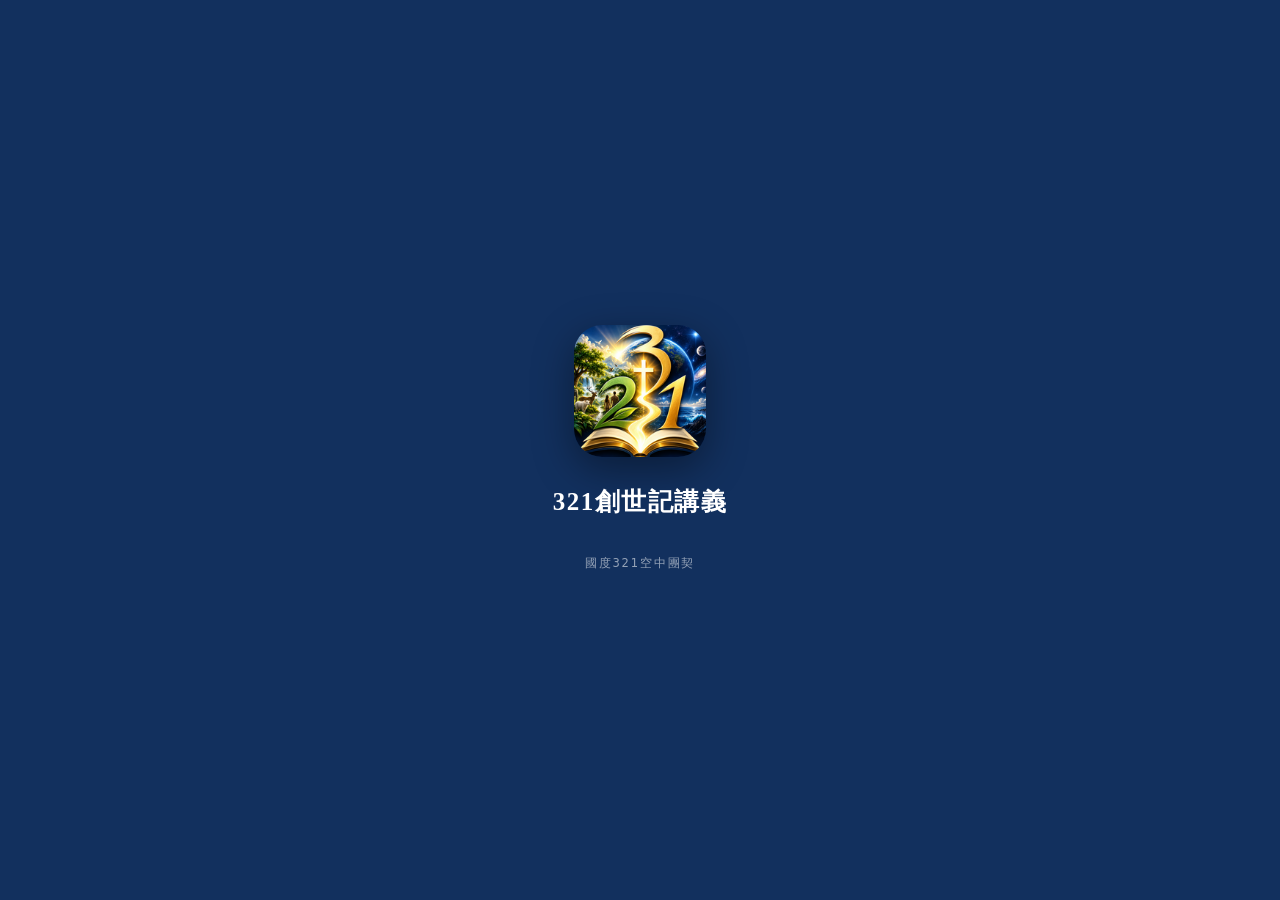
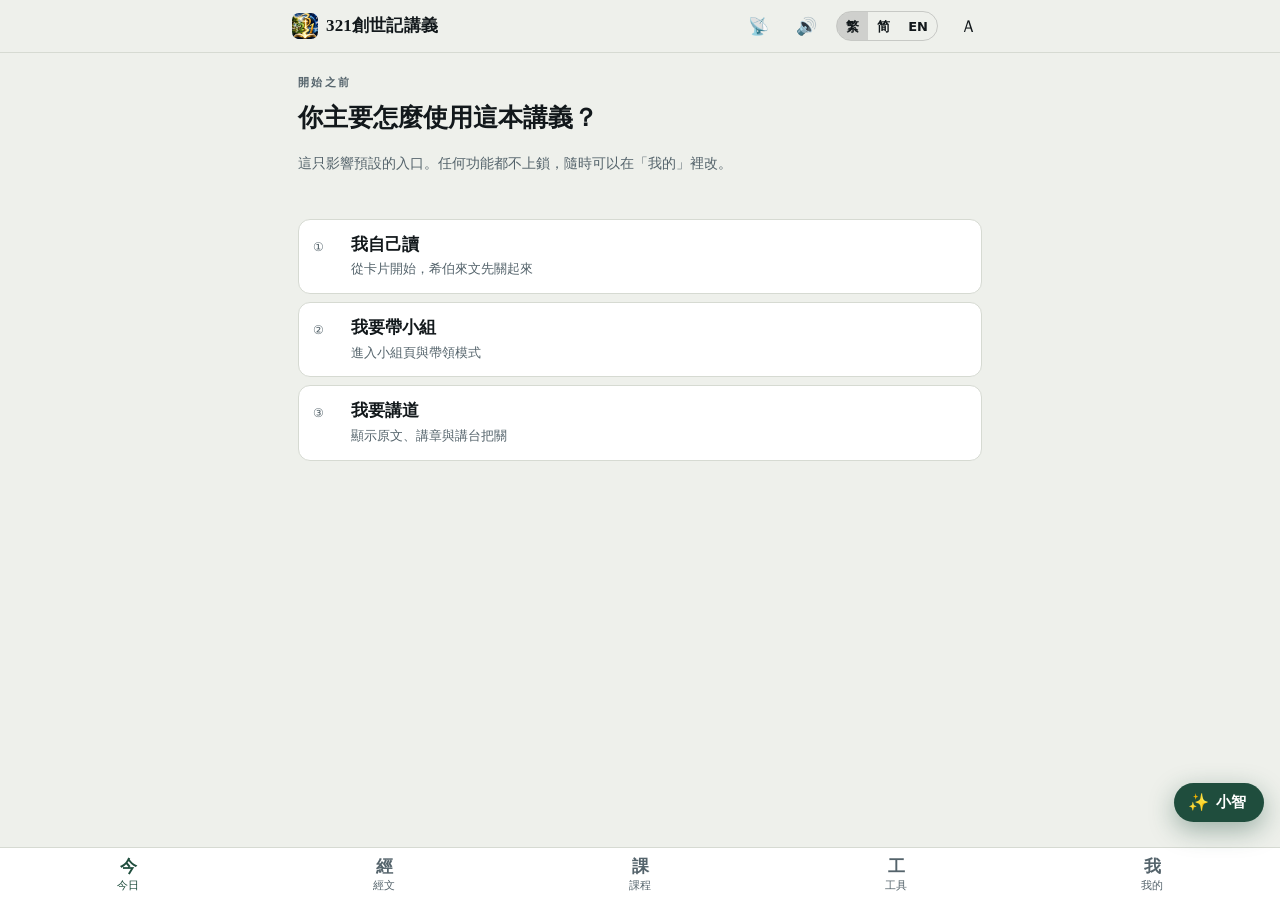
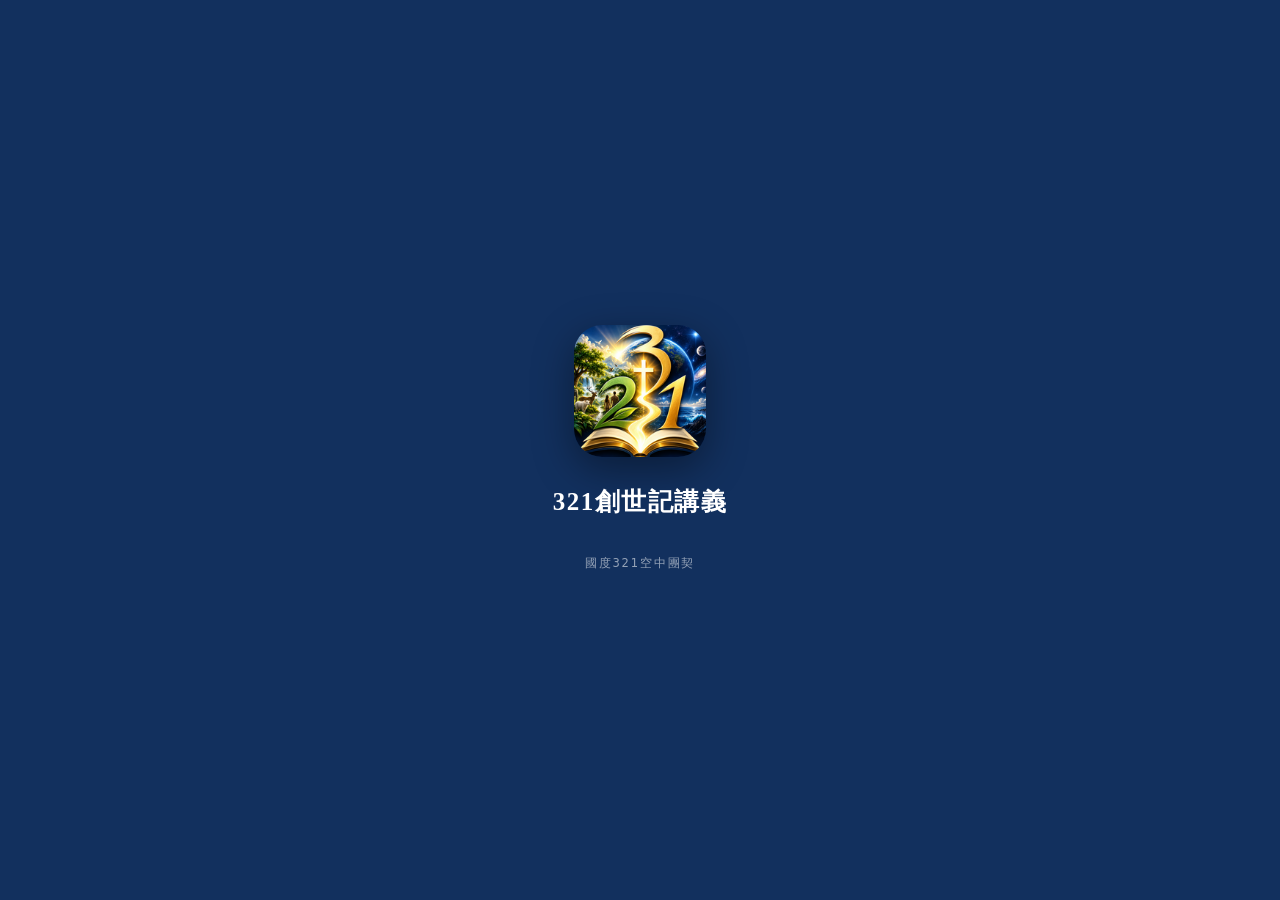
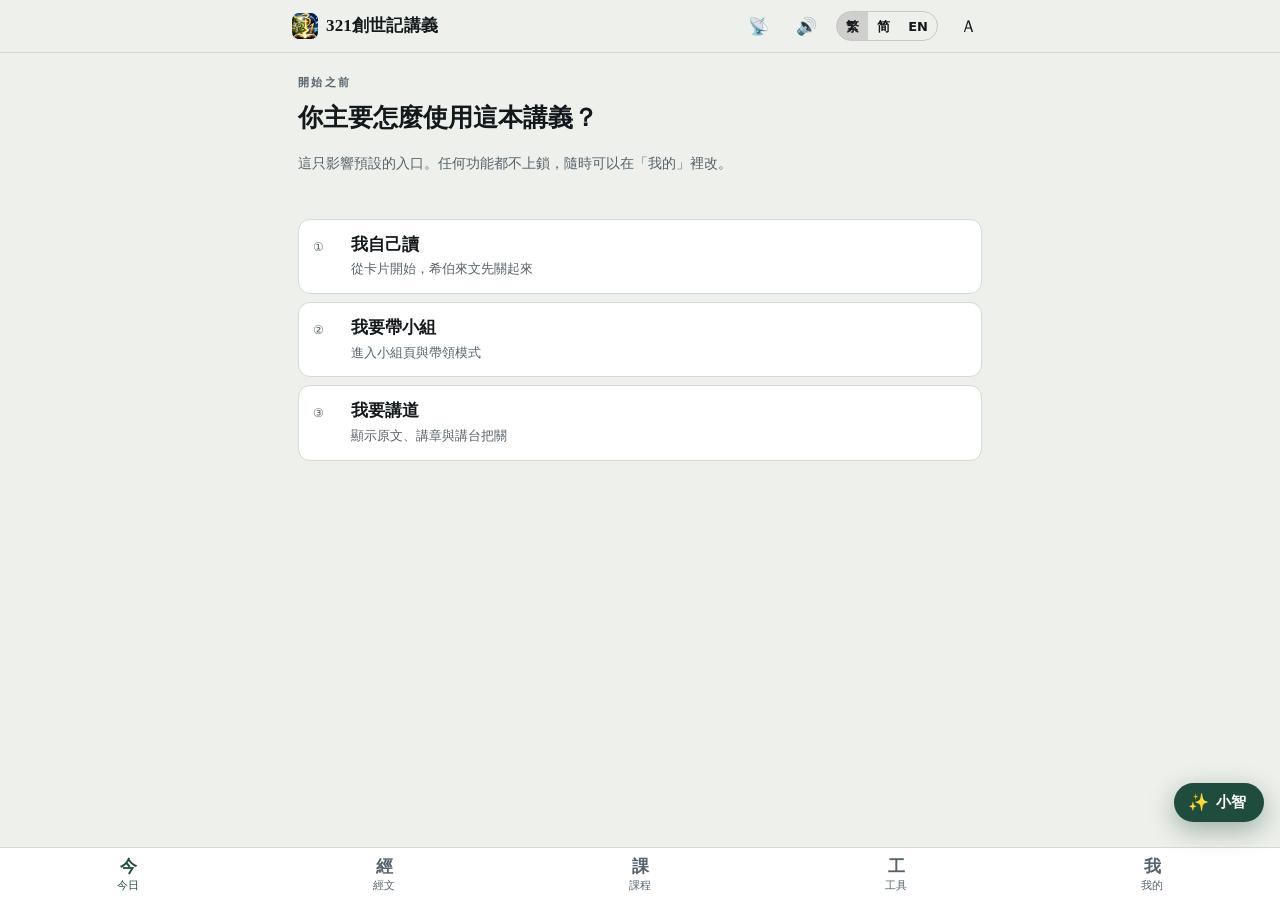
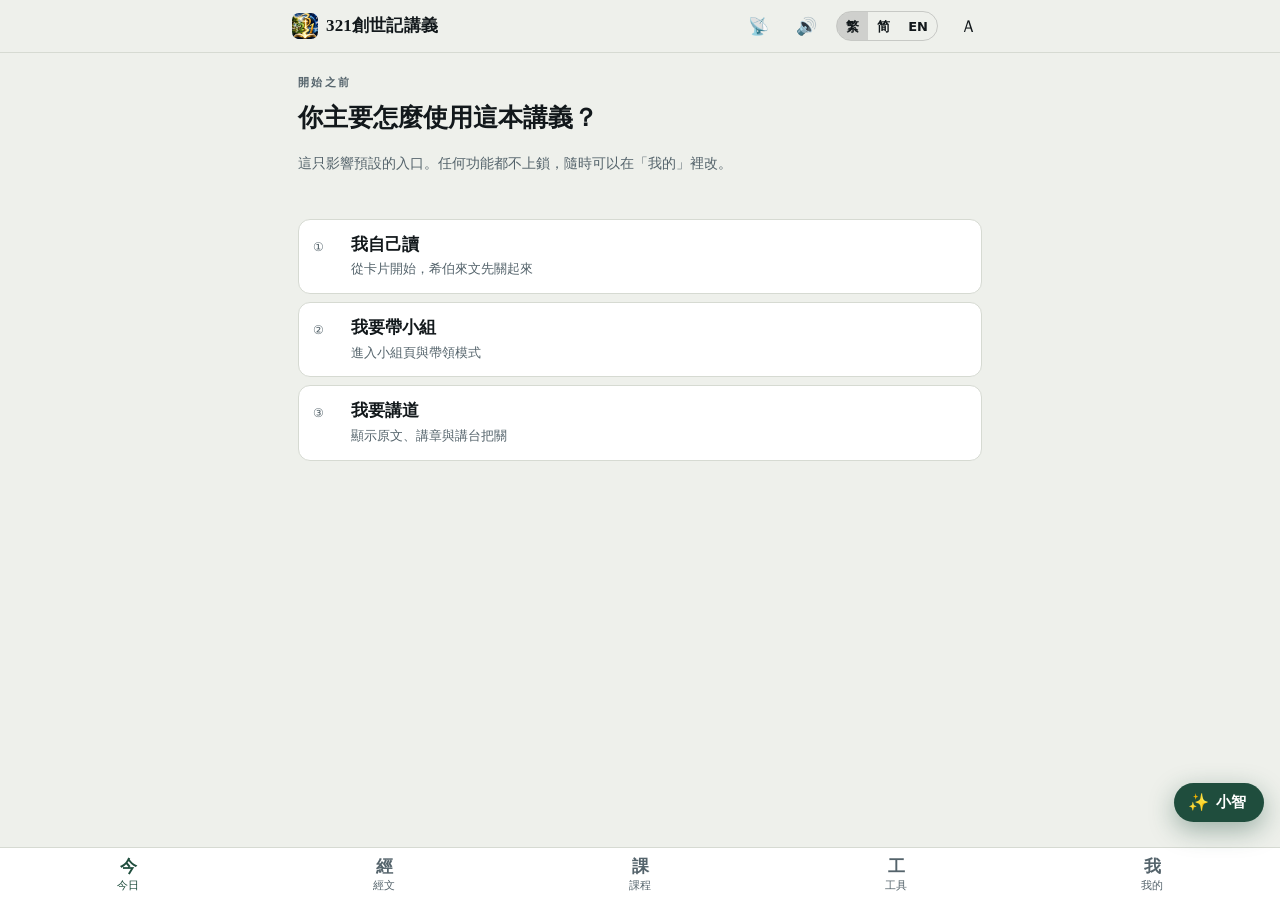
